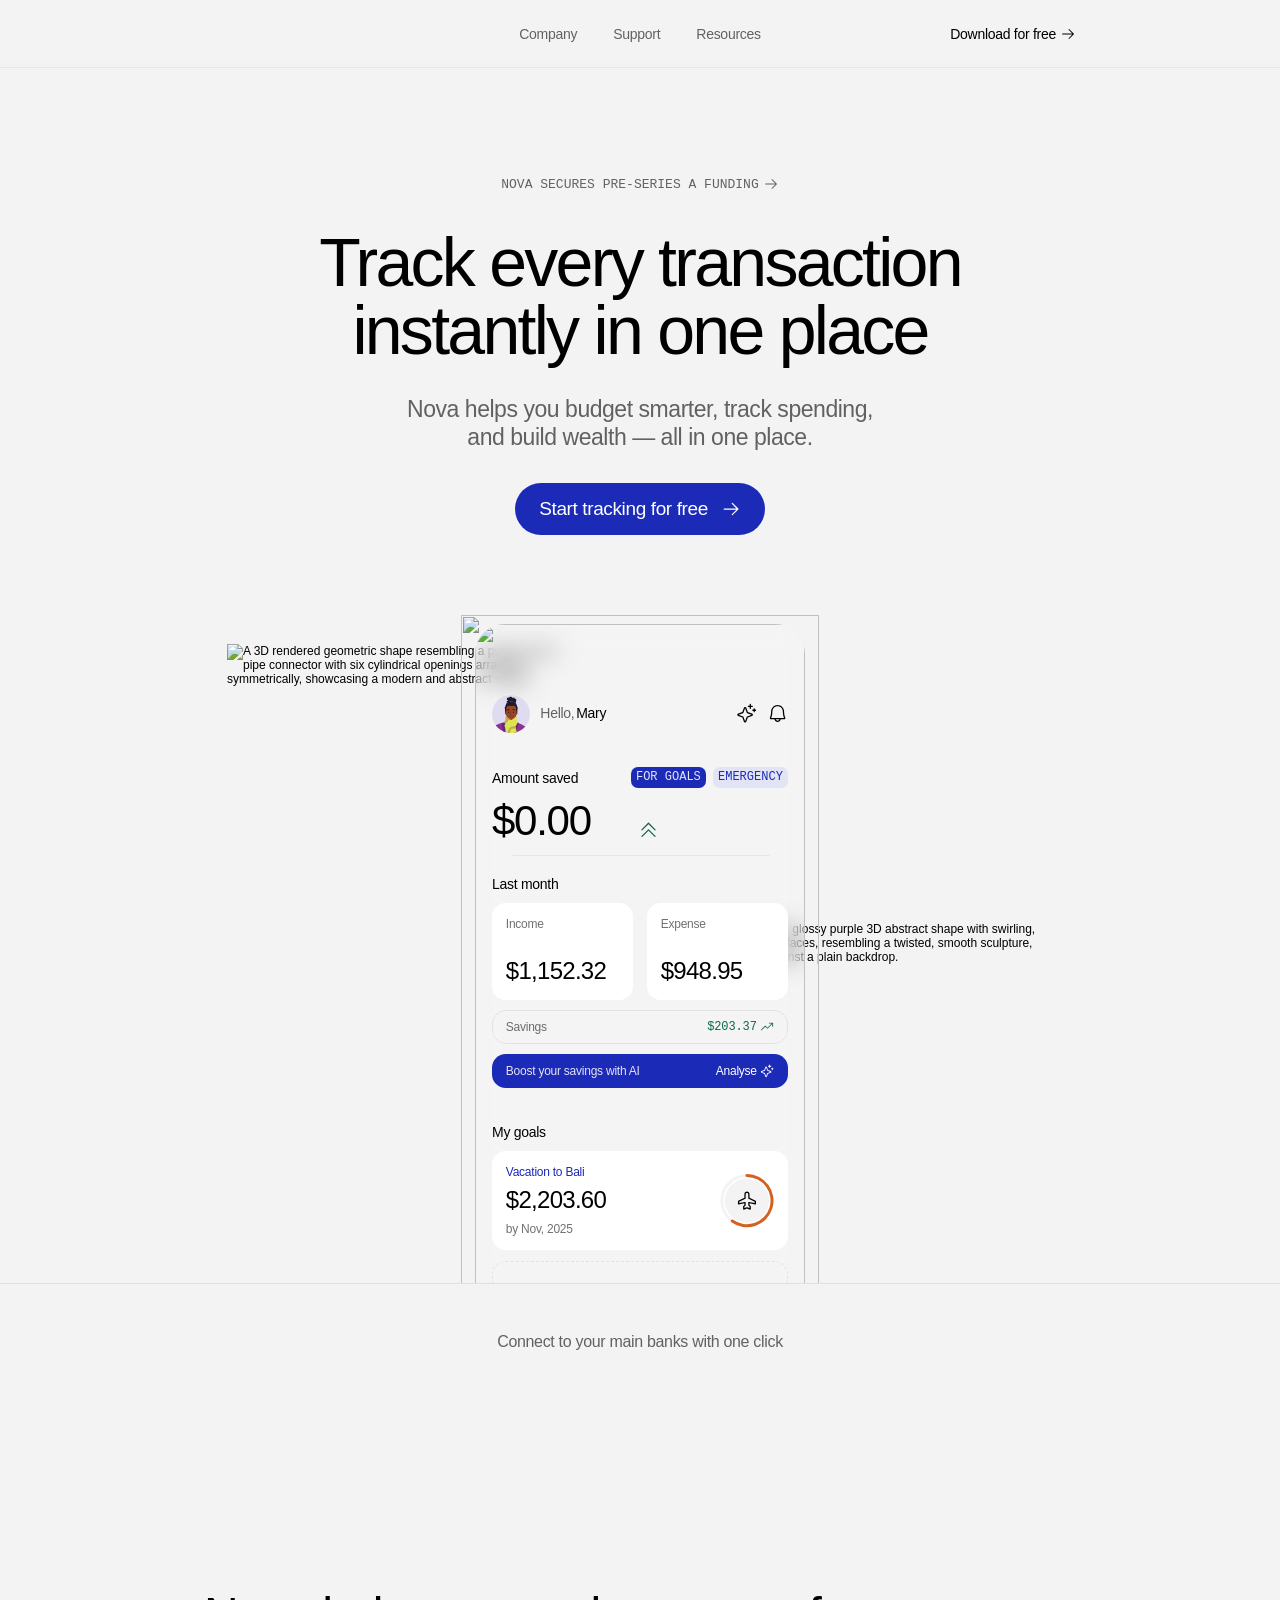
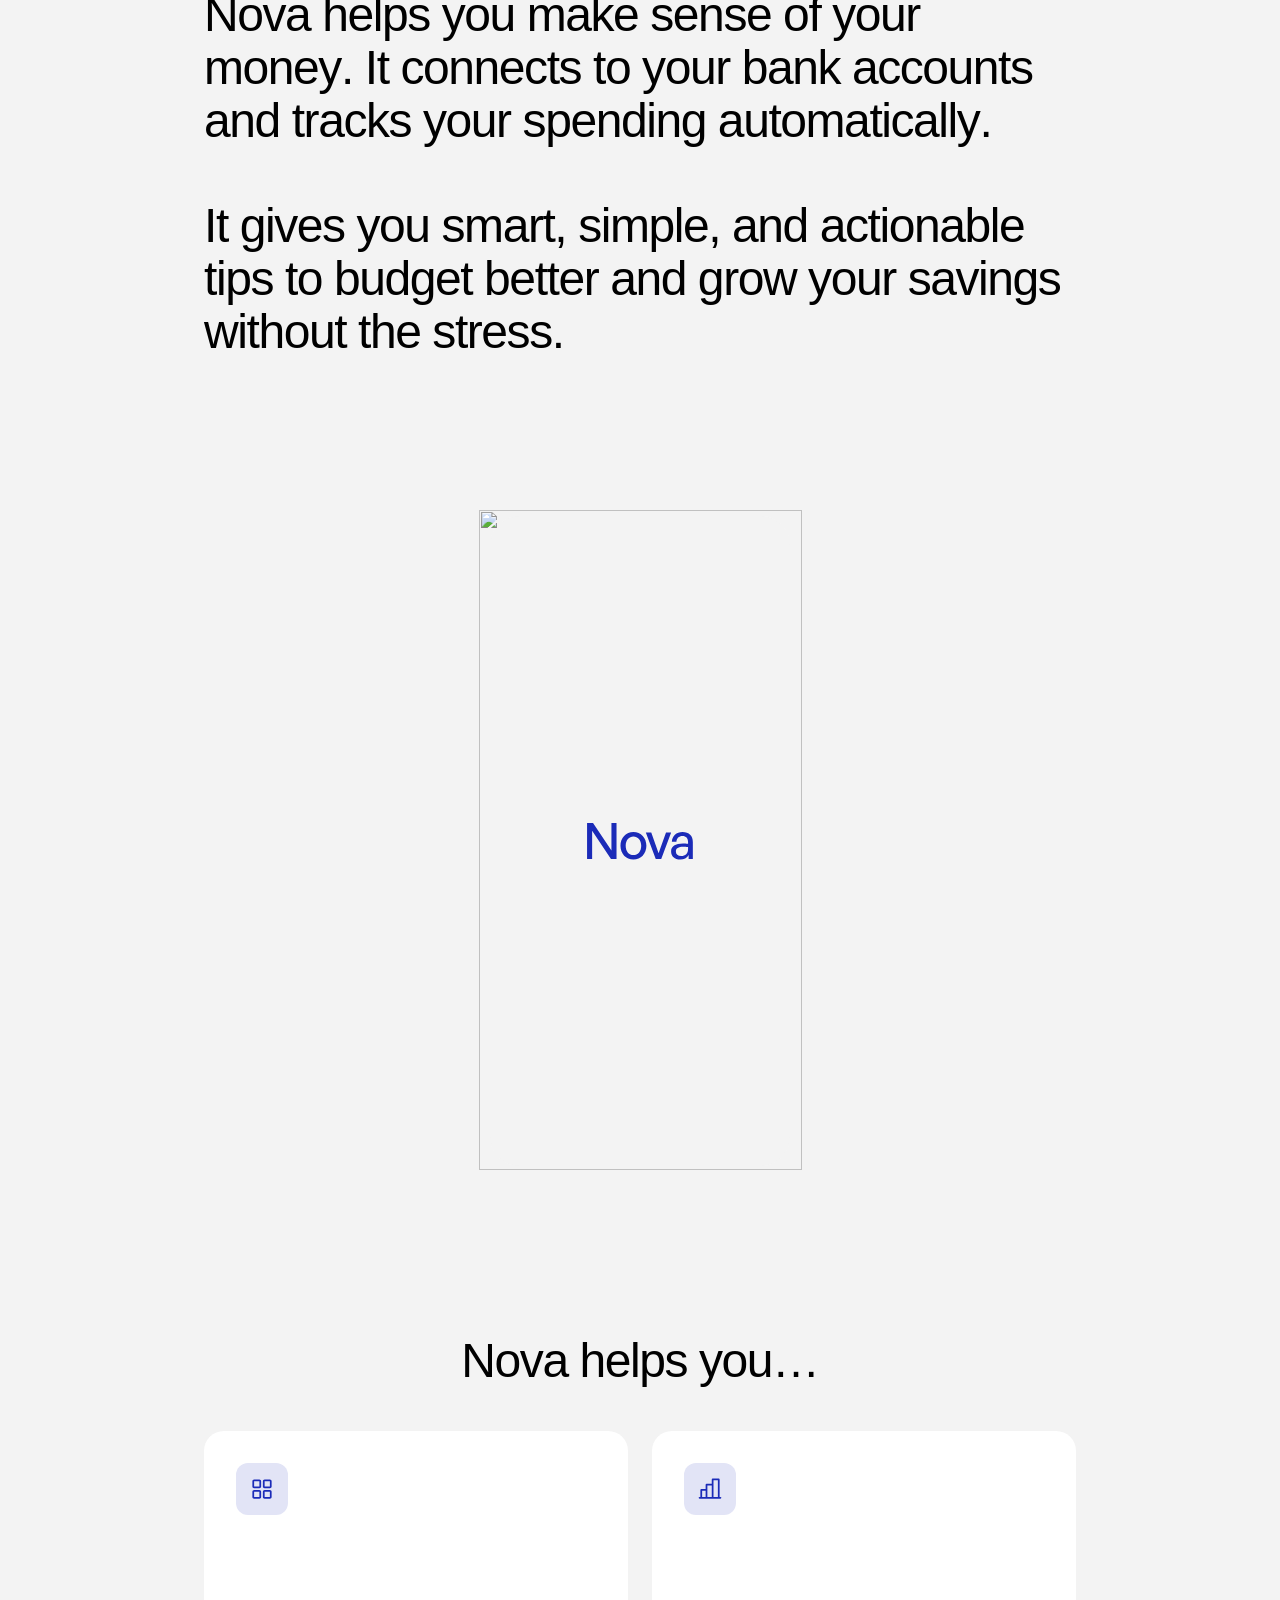
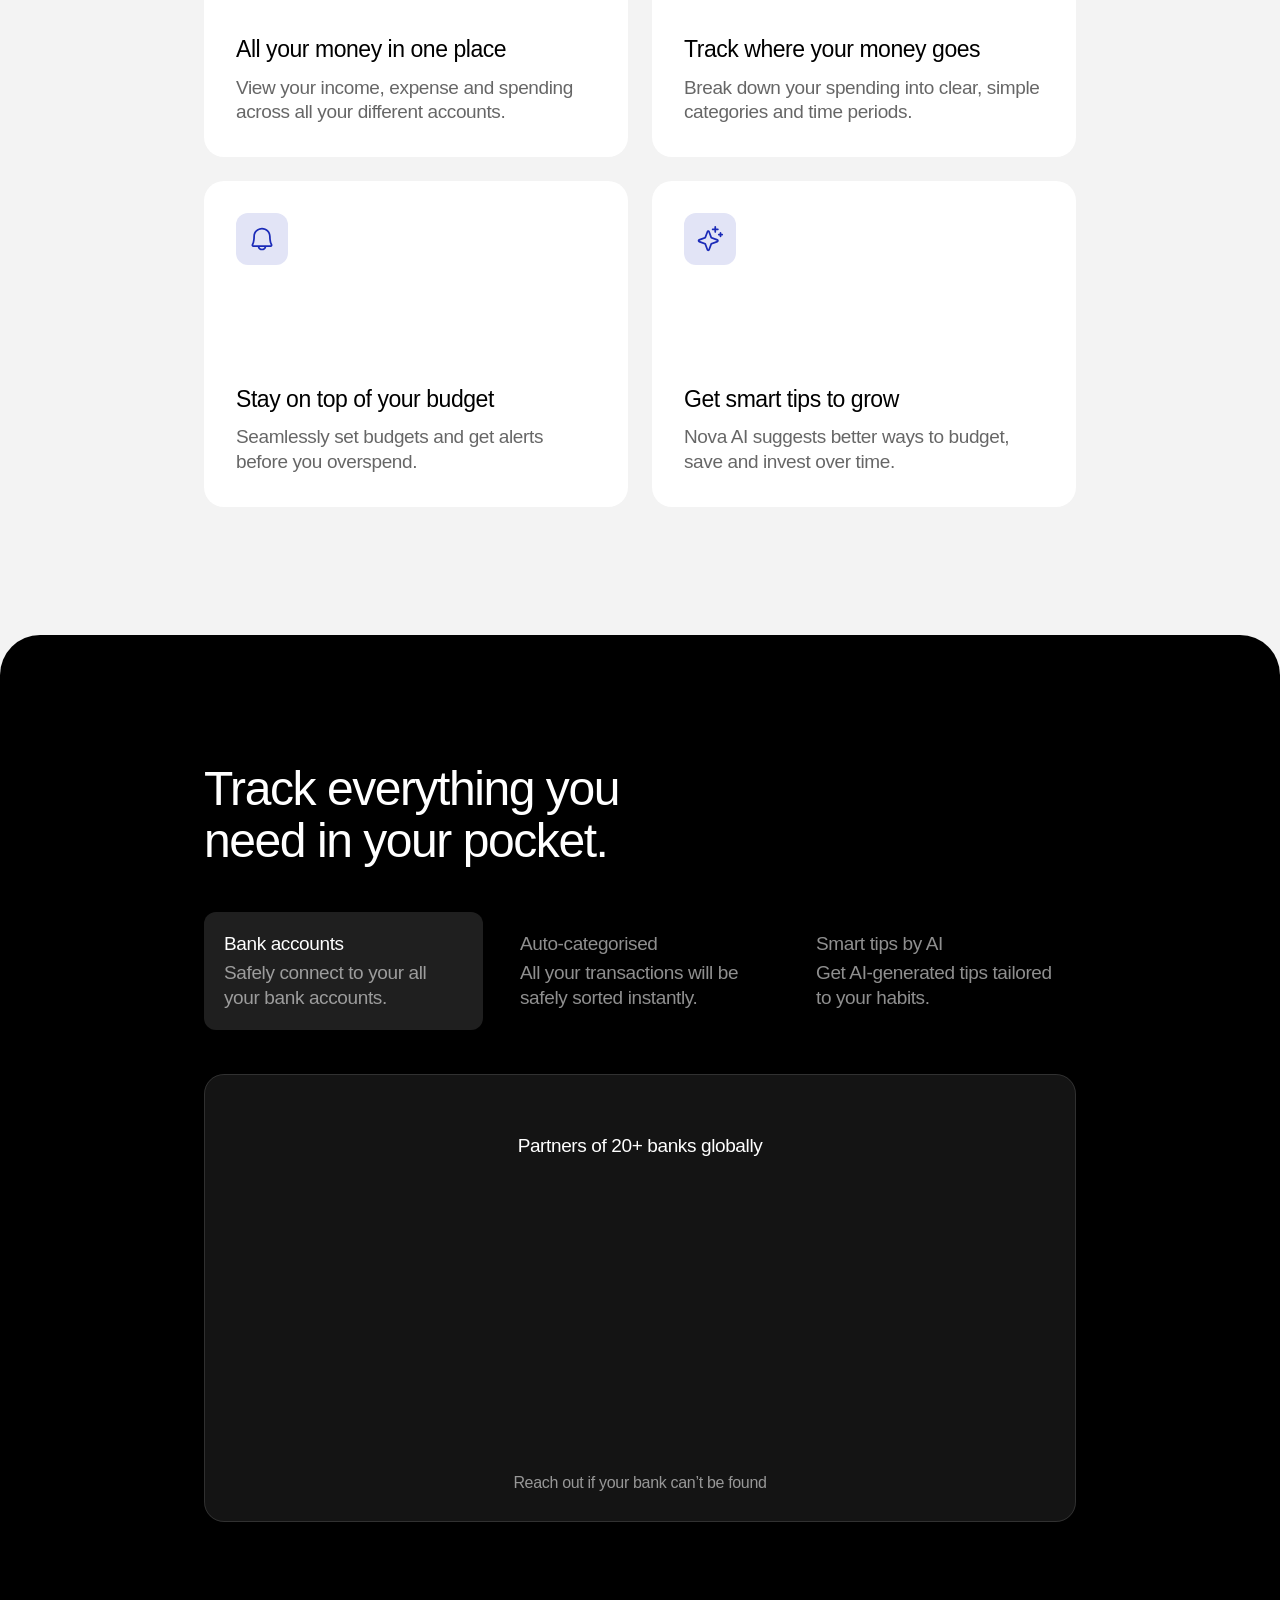
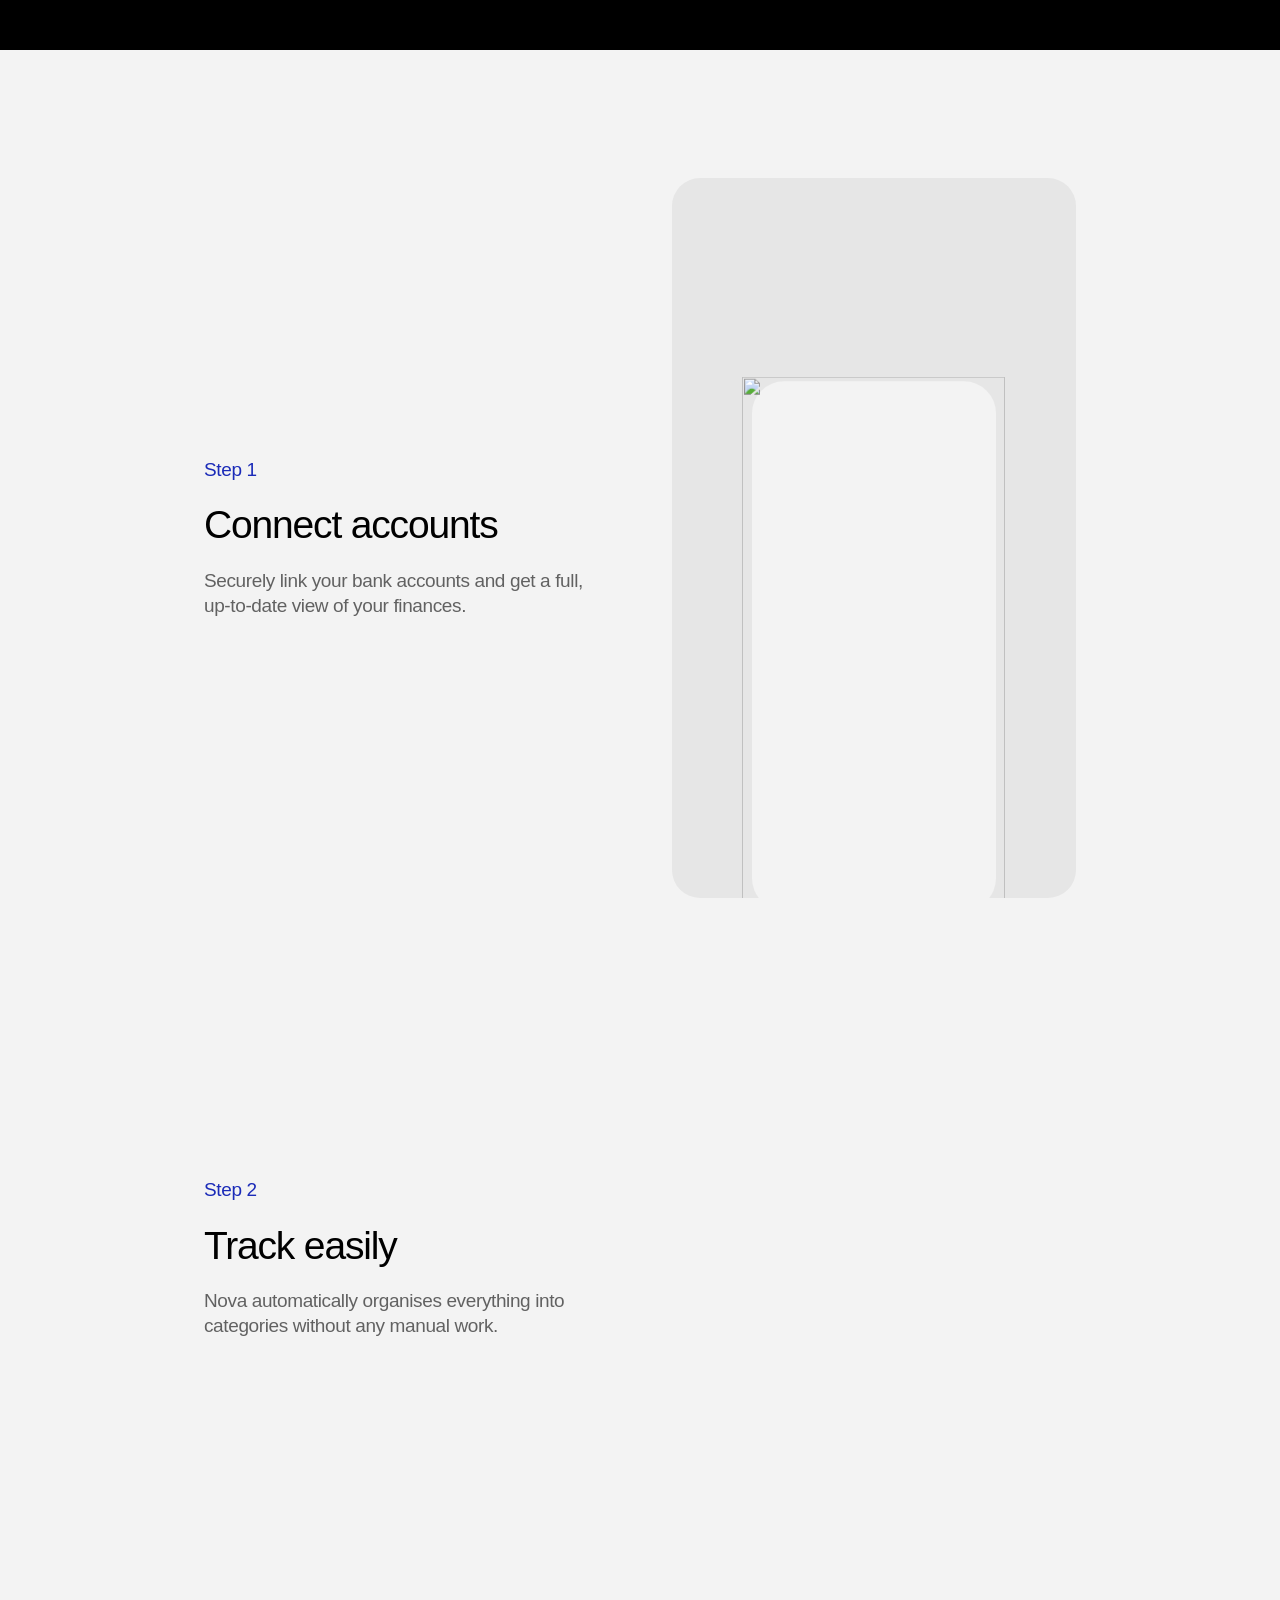
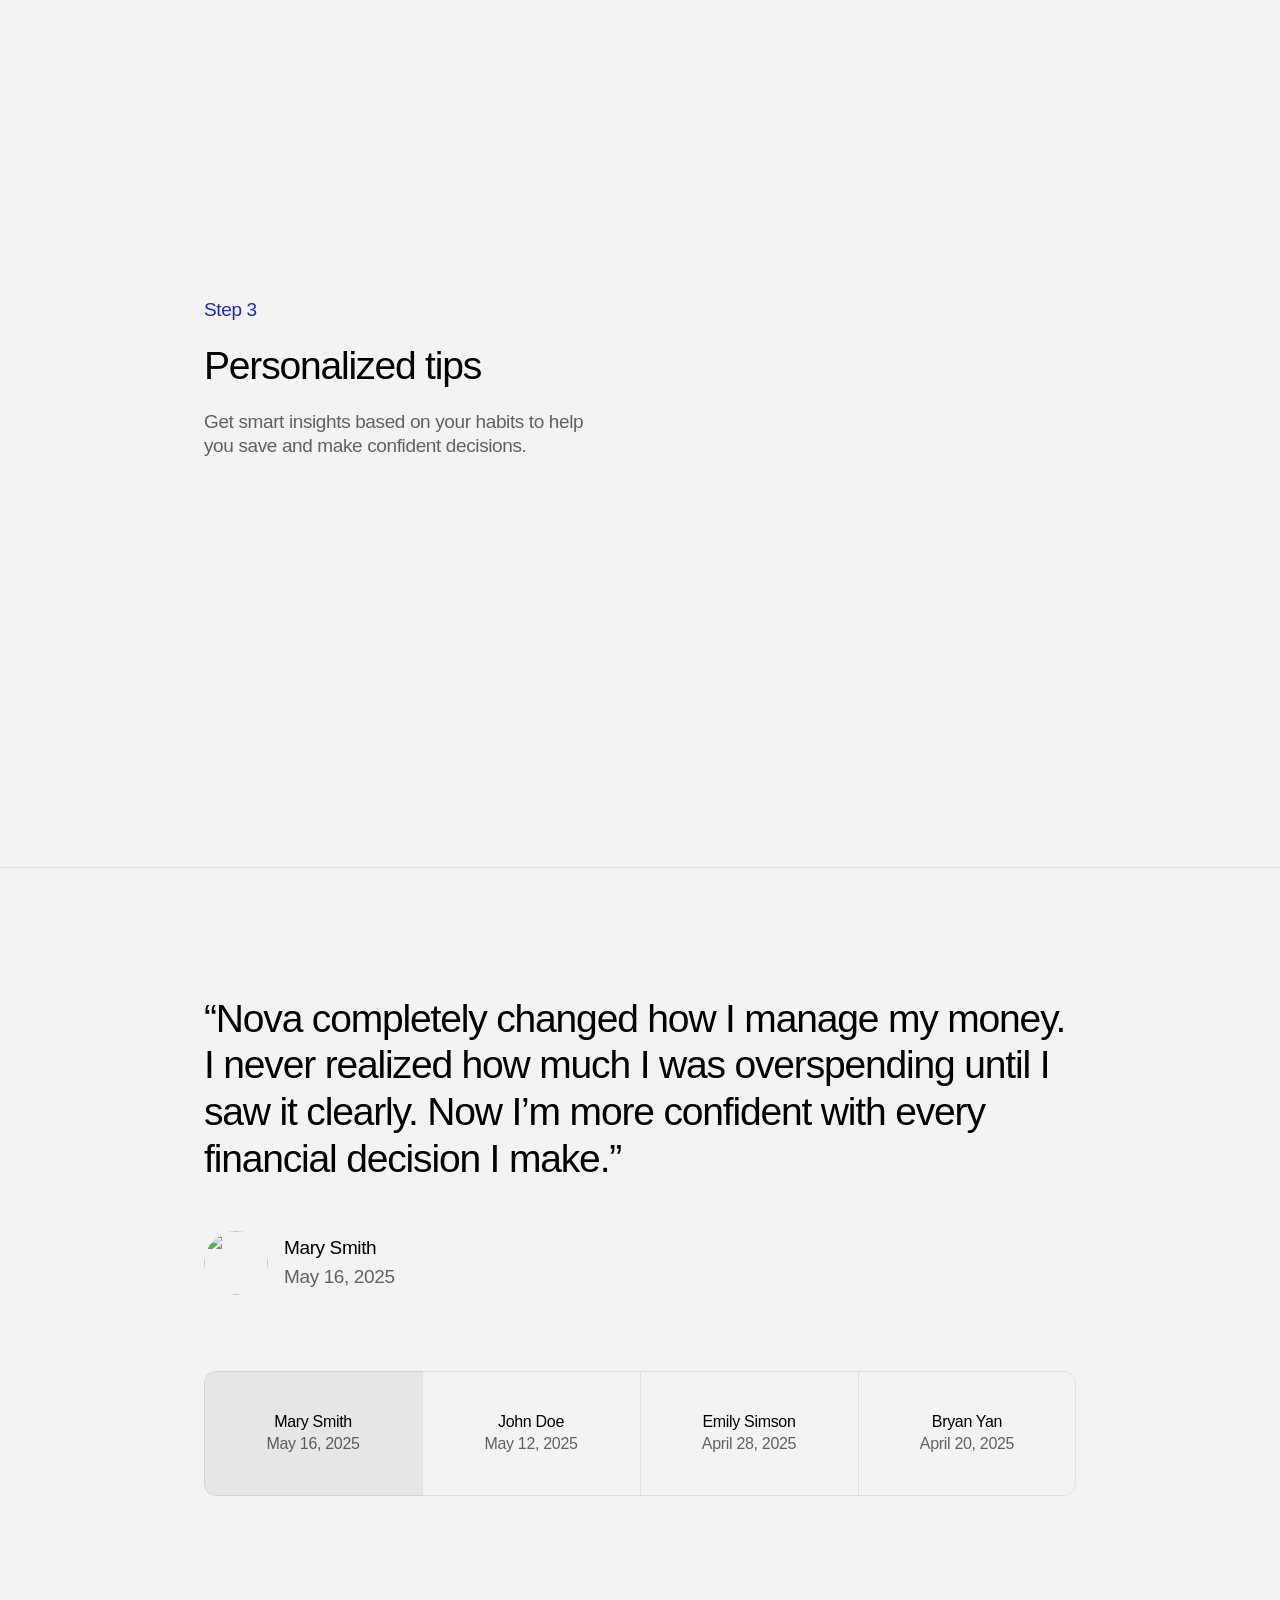
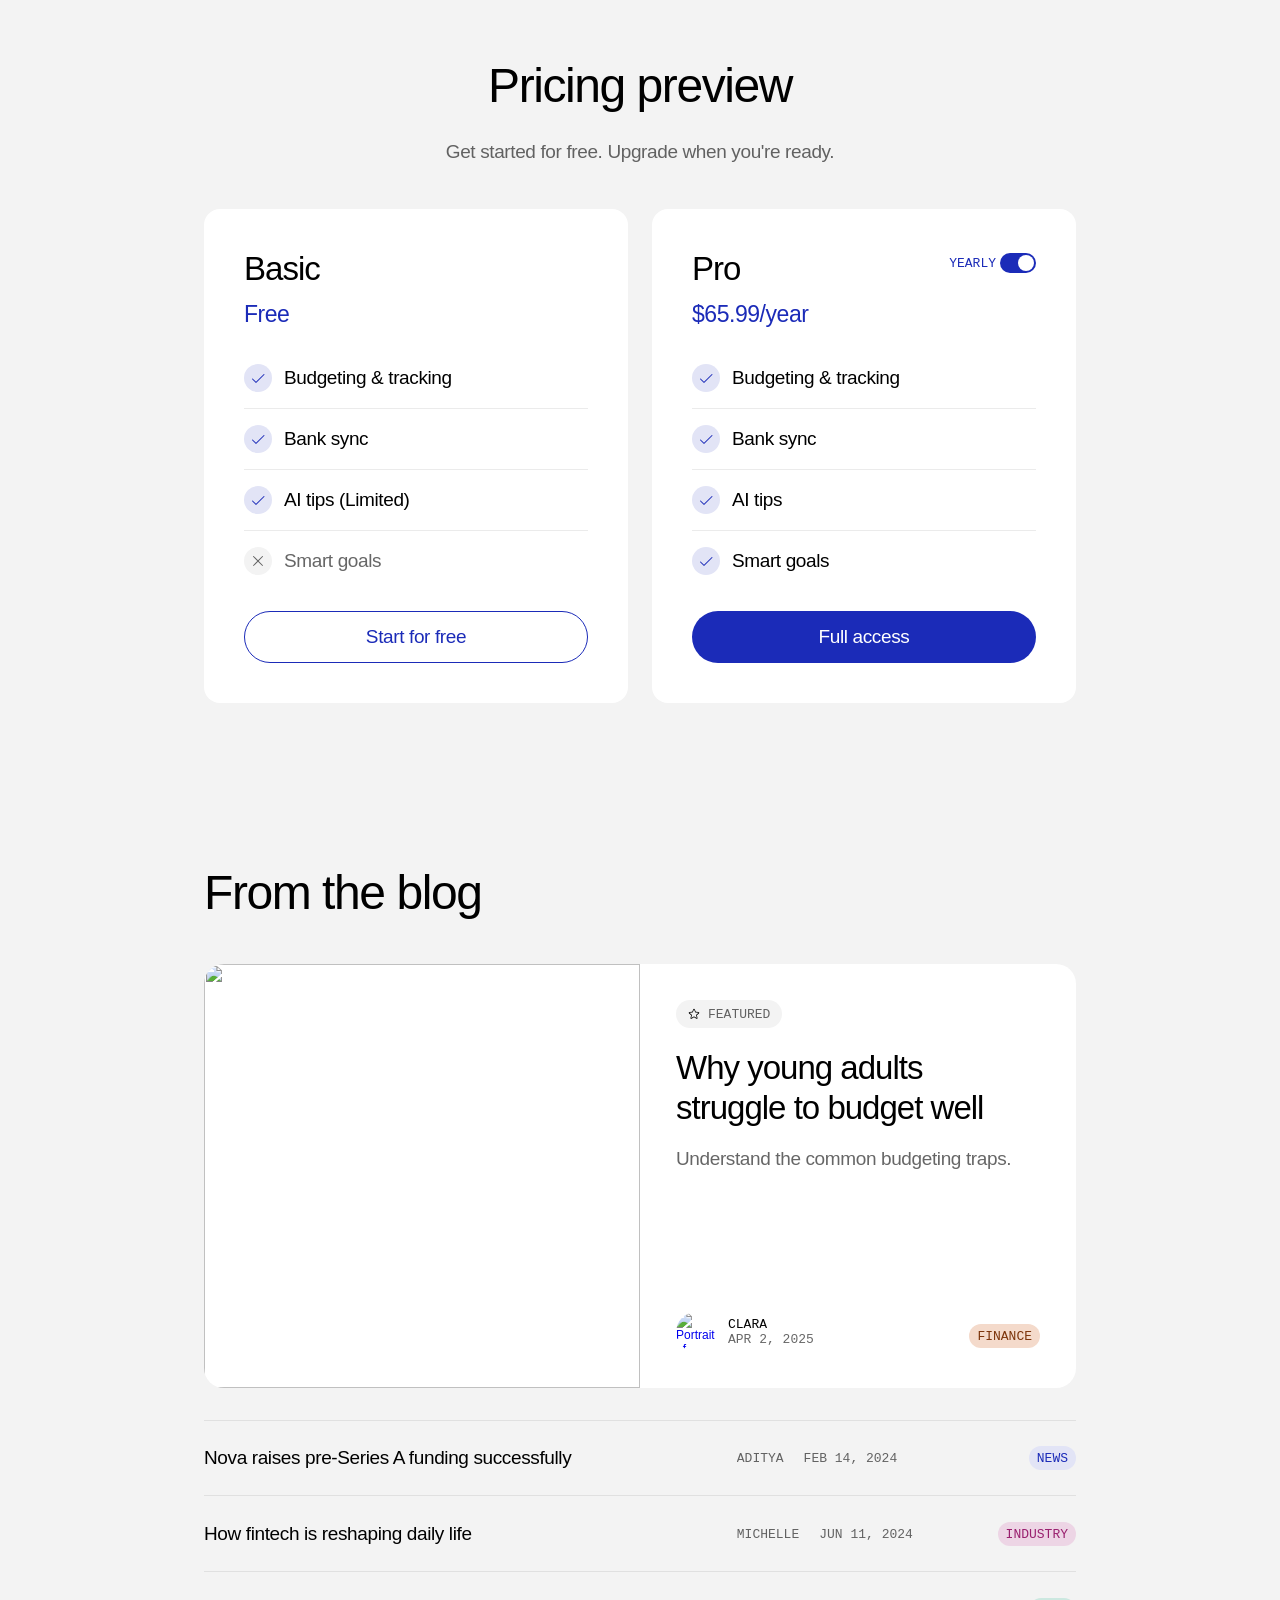
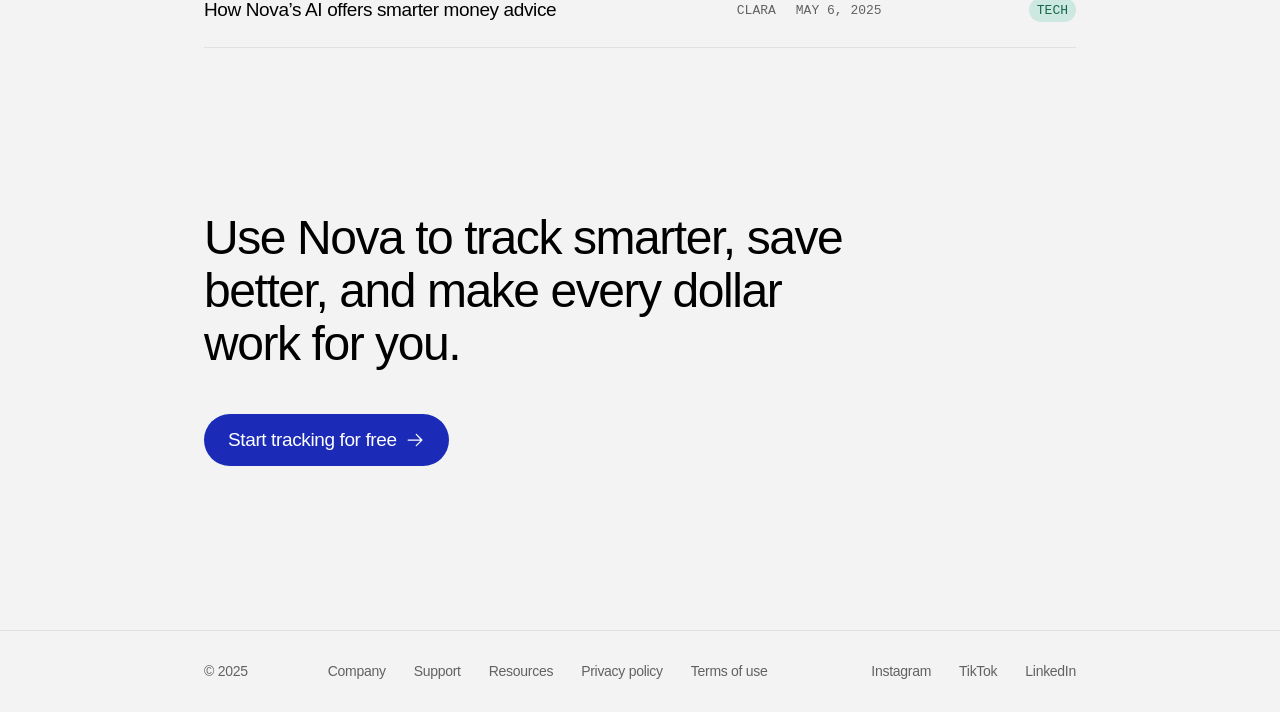
==== index.html @ c2fd6742 "Fix hidden elements by replacing opacity:0.001 with opacity:1 Framer appear animations set elements " ====
<!doctype html>
<!-- Made in Framer · framer.com ✨ -->
<!-- Published Feb 19, 2026, 9:38 AM UTC -->
<html lang="en">
<head>
	<meta charset="utf-8">
	
	
	
	
	<meta name="viewport" content="width=device-width">
	<meta name="generator" content="Framer 4ec240c">
	<title>Home | Nova</title>
    <meta name="description" content="Track spending, manage budgets, and get smart money tips.">
    
    
    <link href="https://framerusercontent.com/images/sbMEOPcZkrafAtpDV2sGovzCQoY.png" rel="icon" media="(prefers-color-scheme: light)">
    <link href="https://framerusercontent.com/images/sbMEOPcZkrafAtpDV2sGovzCQoY.png" rel="icon" media="(prefers-color-scheme: dark)">
    <link rel="apple-touch-icon" href="https://framerusercontent.com/images/Ez7blnFQj9RidBgSlemmV5GE5X4.png">
    <!-- Open Graph / Facebook -->
    <meta property="og:type" content="website">
    <meta property="og:title" content="Home | Nova">
    <meta property="og:description" content="Track spending, manage budgets, and get smart money tips.">
    <meta property="og:image" content="https://framerusercontent.com/images/gm6GnayQf9ylFvMZ5fLvbduy1E.png">
    <!-- Twitter -->
    <meta name="twitter:card" content="summary_large_image">
    <meta name="twitter:title" content="Home | Nova">
    <meta name="twitter:description" content="Track spending, manage budgets, and get smart money tips.">
    <meta name="twitter:image" content="https://framerusercontent.com/images/gm6GnayQf9ylFvMZ5fLvbduy1E.png">
	
	<style data-framer-font-css>/* cyrillic-ext */
@font-face {
  font-family: 'Fragment Mono';
  font-style: normal;
  font-weight: 400;
  src: url(https://fonts.gstatic.com/s/fragmentmono/v6/4iCr6K5wfMRRjxp0DA6-2CLnB45HhrUI.woff2) format('woff2');
  unicode-range: U+0460-052F, U+1C80-1C8A, U+20B4, U+2DE0-2DFF, U+A640-A69F, U+FE2E-FE2F;
}
/* latin-ext */
@font-face {
  font-family: 'Fragment Mono';
  font-style: normal;
  font-weight: 400;
  src: url(https://fonts.gstatic.com/s/fragmentmono/v6/4iCr6K5wfMRRjxp0DA6-2CLnB41HhrUI.woff2) format('woff2');
  unicode-range: U+0100-02BA, U+02BD-02C5, U+02C7-02CC, U+02CE-02D7, U+02DD-02FF, U+0304, U+0308, U+0329, U+1D00-1DBF, U+1E00-1E9F, U+1EF2-1EFF, U+2020, U+20A0-20AB, U+20AD-20C0, U+2113, U+2C60-2C7F, U+A720-A7FF;
}
/* latin */
@font-face {
  font-family: 'Fragment Mono';
  font-style: normal;
  font-weight: 400;
  src: url(https://fonts.gstatic.com/s/fragmentmono/v6/4iCr6K5wfMRRjxp0DA6-2CLnB4NHhg.woff2) format('woff2');
  unicode-range: U+0000-00FF, U+0131, U+0152-0153, U+02BB-02BC, U+02C6, U+02DA, U+02DC, U+0304, U+0308, U+0329, U+2000-206F, U+20AC, U+2122, U+2191, U+2193, U+2212, U+2215, U+FEFF, U+FFFD;
}

@font-face { font-family: "DM Mono"; src: url("https://fonts.gstatic.com/s/dmmono/v14/aFTR7PB1QTsUX8KYvumzIYGnbKX9Rlk.woff2"); font-style: normal; font-weight: 500 }
@font-face { font-family: "DM Mono"; src: url("https://fonts.gstatic.com/s/dmmono/v14/aFTT7PB1QTsUX8KYth-o9YetbYf4VllXuA.woff2"); font-style: italic; font-weight: 500 }
@font-face { font-family: "Inter"; src: url("https://framerusercontent.com/assets/5vvr9Vy74if2I6bQbJvbw7SY1pQ.woff2"); font-display: swap; font-style: normal; font-weight: 400; unicode-range: U+0460-052F, U+1C80-1C88, U+20B4, U+2DE0-2DFF, U+A640-A69F, U+FE2E-FE2F }
@font-face { font-family: "Inter"; src: url("https://framerusercontent.com/assets/EOr0mi4hNtlgWNn9if640EZzXCo.woff2"); font-display: swap; font-style: normal; font-weight: 400; unicode-range: U+0301, U+0400-045F, U+0490-0491, U+04B0-04B1, U+2116 }
@font-face { font-family: "Inter"; src: url("https://framerusercontent.com/assets/Y9k9QrlZAqio88Klkmbd8VoMQc.woff2"); font-display: swap; font-style: normal; font-weight: 400; unicode-range: U+1F00-1FFF }
@font-face { font-family: "Inter"; src: url("https://framerusercontent.com/assets/OYrD2tBIBPvoJXiIHnLoOXnY9M.woff2"); font-display: swap; font-style: normal; font-weight: 400; unicode-range: U+0370-03FF }
@font-face { font-family: "Inter"; src: url("https://framerusercontent.com/assets/JeYwfuaPfZHQhEG8U5gtPDZ7WQ.woff2"); font-display: swap; font-style: normal; font-weight: 400; unicode-range: U+0100-024F, U+0259, U+1E00-1EFF, U+2020, U+20A0-20AB, U+20AD-20CF, U+2113, U+2C60-2C7F, U+A720-A7FF }
@font-face { font-family: "Inter"; src: url("https://framerusercontent.com/assets/GrgcKwrN6d3Uz8EwcLHZxwEfC4.woff2"); font-display: swap; font-style: normal; font-weight: 400; unicode-range: U+0000-00FF, U+0131, U+0152-0153, U+02BB-02BC, U+02C6, U+02DA, U+02DC, U+2000-206F, U+2070, U+2074-207E, U+2080-208E, U+20AC, U+2122, U+2191, U+2193, U+2212, U+2215, U+FEFF, U+FFFD }
@font-face { font-family: "Inter"; src: url("https://framerusercontent.com/assets/b6Y37FthZeALduNqHicBT6FutY.woff2"); font-display: swap; font-style: normal; font-weight: 400; unicode-range: U+0102-0103, U+0110-0111, U+0128-0129, U+0168-0169, U+01A0-01A1, U+01AF-01B0, U+1EA0-1EF9, U+20AB }
@font-face { font-family: "Inter"; src: url("https://framerusercontent.com/assets/vQyevYAyHtARFwPqUzQGpnDs.woff2"); font-display: swap; font-style: normal; font-weight: 400; unicode-range: U+0000-00FF, U+0131, U+0152-0153, U+02BB-02BC, U+02C6, U+02DA, U+02DC, U+2000-206F, U+2074, U+20AC, U+2122, U+2191, U+2193, U+2212, U+2215, U+FEFF, U+FFFD }
@font-face { font-family: "Inter"; src: url("https://framerusercontent.com/assets/DpPBYI0sL4fYLgAkX8KXOPVt7c.woff2"); font-display: swap; font-style: normal; font-weight: 700; unicode-range: U+0460-052F, U+1C80-1C88, U+20B4, U+2DE0-2DFF, U+A640-A69F, U+FE2E-FE2F }
@font-face { font-family: "Inter"; src: url("https://framerusercontent.com/assets/4RAEQdEOrcnDkhHiiCbJOw92Lk.woff2"); font-display: swap; font-style: normal; font-weight: 700; unicode-range: U+0301, U+0400-045F, U+0490-0491, U+04B0-04B1, U+2116 }
@font-face { font-family: "Inter"; src: url("https://framerusercontent.com/assets/1K3W8DizY3v4emK8Mb08YHxTbs.woff2"); font-display: swap; font-style: normal; font-weight: 700; unicode-range: U+1F00-1FFF }
@font-face { font-family: "Inter"; src: url("https://framerusercontent.com/assets/tUSCtfYVM1I1IchuyCwz9gDdQ.woff2"); font-display: swap; font-style: normal; font-weight: 700; unicode-range: U+0370-03FF }
@font-face { font-family: "Inter"; src: url("https://framerusercontent.com/assets/VgYFWiwsAC5OYxAycRXXvhze58.woff2"); font-display: swap; font-style: normal; font-weight: 700; unicode-range: U+0100-024F, U+0259, U+1E00-1EFF, U+2020, U+20A0-20AB, U+20AD-20CF, U+2113, U+2C60-2C7F, U+A720-A7FF }
@font-face { font-family: "Inter"; src: url("https://framerusercontent.com/assets/DXD0Q7LSl7HEvDzucnyLnGBHM.woff2"); font-display: swap; font-style: normal; font-weight: 700; unicode-range: U+0000-00FF, U+0131, U+0152-0153, U+02BB-02BC, U+02C6, U+02DA, U+02DC, U+2000-206F, U+2074, U+20AC, U+2122, U+2191, U+2193, U+2212, U+2215, U+FEFF, U+FFFD }
@font-face { font-family: "Inter"; src: url("https://framerusercontent.com/assets/GIryZETIX4IFypco5pYZONKhJIo.woff2"); font-display: swap; font-style: normal; font-weight: 700; unicode-range: U+0102-0103, U+0110-0111, U+0128-0129, U+0168-0169, U+01A0-01A1, U+01AF-01B0, U+1EA0-1EF9, U+20AB }
@font-face { font-family: "Inter"; src: url("https://framerusercontent.com/assets/H89BbHkbHDzlxZzxi8uPzTsp90.woff2"); font-display: swap; font-style: italic; font-weight: 700; unicode-range: U+0460-052F, U+1C80-1C88, U+20B4, U+2DE0-2DFF, U+A640-A69F, U+FE2E-FE2F }
@font-face { font-family: "Inter"; src: url("https://framerusercontent.com/assets/u6gJwDuwB143kpNK1T1MDKDWkMc.woff2"); font-display: swap; font-style: italic; font-weight: 700; unicode-range: U+0301, U+0400-045F, U+0490-0491, U+04B0-04B1, U+2116 }
@font-face { font-family: "Inter"; src: url("https://framerusercontent.com/assets/43sJ6MfOPh1LCJt46OvyDuSbA6o.woff2"); font-display: swap; font-style: italic; font-weight: 700; unicode-range: U+1F00-1FFF }
@font-face { font-family: "Inter"; src: url("https://framerusercontent.com/assets/wccHG0r4gBDAIRhfHiOlq6oEkqw.woff2"); font-display: swap; font-style: italic; font-weight: 700; unicode-range: U+0370-03FF }
@font-face { font-family: "Inter"; src: url("https://framerusercontent.com/assets/WZ367JPwf9bRW6LdTHN8rXgSjw.woff2"); font-display: swap; font-style: italic; font-weight: 700; unicode-range: U+0100-024F, U+0259, U+1E00-1EFF, U+2020, U+20A0-20AB, U+20AD-20CF, U+2113, U+2C60-2C7F, U+A720-A7FF }
@font-face { font-family: "Inter"; src: url("https://framerusercontent.com/assets/QxmhnWTzLtyjIiZcfaLIJ8EFBXU.woff2"); font-display: swap; font-style: italic; font-weight: 700; unicode-range: U+0000-00FF, U+0131, U+0152-0153, U+02BB-02BC, U+02C6, U+02DA, U+02DC, U+2000-206F, U+2074, U+20AC, U+2122, U+2191, U+2193, U+2212, U+2215, U+FEFF, U+FFFD }
@font-face { font-family: "Inter"; src: url("https://framerusercontent.com/assets/2A4Xx7CngadFGlVV4xrO06OBHY.woff2"); font-display: swap; font-style: italic; font-weight: 700; unicode-range: U+0102-0103, U+0110-0111, U+0128-0129, U+0168-0169, U+01A0-01A1, U+01AF-01B0, U+1EA0-1EF9, U+20AB }
@font-face { font-family: "Inter"; src: url("https://framerusercontent.com/assets/CfMzU8w2e7tHgF4T4rATMPuWosA.woff2"); font-display: swap; font-style: italic; font-weight: 400; unicode-range: U+0460-052F, U+1C80-1C88, U+20B4, U+2DE0-2DFF, U+A640-A69F, U+FE2E-FE2F }
@font-face { font-family: "Inter"; src: url("https://framerusercontent.com/assets/867QObYax8ANsfX4TGEVU9YiCM.woff2"); font-display: swap; font-style: italic; font-weight: 400; unicode-range: U+0301, U+0400-045F, U+0490-0491, U+04B0-04B1, U+2116 }
@font-face { font-family: "Inter"; src: url("https://framerusercontent.com/assets/Oyn2ZbENFdnW7mt2Lzjk1h9Zb9k.woff2"); font-display: swap; font-style: italic; font-weight: 400; unicode-range: U+1F00-1FFF }
@font-face { font-family: "Inter"; src: url("https://framerusercontent.com/assets/cdAe8hgZ1cMyLu9g005pAW3xMo.woff2"); font-display: swap; font-style: italic; font-weight: 400; unicode-range: U+0370-03FF }
@font-face { font-family: "Inter"; src: url("https://framerusercontent.com/assets/DOfvtmE1UplCq161m6Hj8CSQYg.woff2"); font-display: swap; font-style: italic; font-weight: 400; unicode-range: U+0100-024F, U+0259, U+1E00-1EFF, U+2020, U+20A0-20AB, U+20AD-20CF, U+2113, U+2C60-2C7F, U+A720-A7FF }
@font-face { font-family: "Inter"; src: url("https://framerusercontent.com/assets/vFzuJY0c65av44uhEKB6vyjFMg.woff2"); font-display: swap; font-style: italic; font-weight: 400; unicode-range: U+0000-00FF, U+0131, U+0152-0153, U+02BB-02BC, U+02C6, U+02DA, U+02DC, U+2000-206F, U+2074, U+20AC, U+2122, U+2191, U+2193, U+2212, U+2215, U+FEFF, U+FFFD }
@font-face { font-family: "Inter"; src: url("https://framerusercontent.com/assets/tKtBcDnBMevsEEJKdNGhhkLzYo.woff2"); font-display: swap; font-style: italic; font-weight: 400; unicode-range: U+0102-0103, U+0110-0111, U+0128-0129, U+0168-0169, U+01A0-01A1, U+01AF-01B0, U+1EA0-1EF9, U+20AB }
@font-face { font-family: "Inter"; src: url("https://framerusercontent.com/assets/mkY5Sgyq51ik0AMrSBwhm9DJg.woff2"); font-style: normal; font-weight: 900; unicode-range: U+0460-052F, U+1C80-1C88, U+20B4, U+2DE0-2DFF, U+A640-A69F, U+FE2E-FE2F }
@font-face { font-family: "Inter"; src: url("https://framerusercontent.com/assets/X5hj6qzcHUYv7h1390c8Rhm6550.woff2"); font-style: normal; font-weight: 900; unicode-range: U+0301, U+0400-045F, U+0490-0491, U+04B0-04B1, U+2116 }
@font-face { font-family: "Inter"; src: url("https://framerusercontent.com/assets/gQhNpS3tN86g8RcVKYUUaKt2oMQ.woff2"); font-style: normal; font-weight: 900; unicode-range: U+1F00-1FFF }
@font-face { font-family: "Inter"; src: url("https://framerusercontent.com/assets/cugnVhSraaRyANCaUtI5FV17wk.woff2"); font-style: normal; font-weight: 900; unicode-range: U+0370-03FF }
@font-face { font-family: "Inter"; src: url("https://framerusercontent.com/assets/5HcVoGak8k5agFJSaKa4floXVu0.woff2"); font-style: normal; font-weight: 900; unicode-range: U+0100-024F, U+0259, U+1E00-1EFF, U+2020, U+20A0-20AB, U+20AD-20CF, U+2113, U+2C60-2C7F, U+A720-A7FF }
@font-face { font-family: "Inter"; src: url("https://framerusercontent.com/assets/jn4BtSPLlS0NDp1KiFAtFKiiY0o.woff2"); font-style: normal; font-weight: 900; unicode-range: U+0000-00FF, U+0131, U+0152-0153, U+02BB-02BC, U+02C6, U+02DA, U+02DC, U+2000-206F, U+2074, U+20AC, U+2122, U+2191, U+2193, U+2212, U+2215, U+FEFF, U+FFFD }
@font-face { font-family: "Inter"; src: url("https://framerusercontent.com/assets/P2Bw01CtL0b9wqygO0sSVogWbo.woff2"); font-style: normal; font-weight: 900; unicode-range: U+0102-0103, U+0110-0111, U+0128-0129, U+0168-0169, U+01A0-01A1, U+01AF-01B0, U+1EA0-1EF9, U+20AB }
@font-face { font-family: "Inter"; src: url("https://framerusercontent.com/assets/05KsVHGDmqXSBXM4yRZ65P8i0s.woff2"); font-style: italic; font-weight: 900; unicode-range: U+0460-052F, U+1C80-1C88, U+20B4, U+2DE0-2DFF, U+A640-A69F, U+FE2E-FE2F }
@font-face { font-family: "Inter"; src: url("https://framerusercontent.com/assets/ky8ovPukK4dJ1Pxq74qGhOqCYI.woff2"); font-style: italic; font-weight: 900; unicode-range: U+0301, U+0400-045F, U+0490-0491, U+04B0-04B1, U+2116 }
@font-face { font-family: "Inter"; src: url("https://framerusercontent.com/assets/vvNSqIj42qeQ2bvCRBIWKHscrc.woff2"); font-style: italic; font-weight: 900; unicode-range: U+1F00-1FFF }
@font-face { font-family: "Inter"; src: url("https://framerusercontent.com/assets/3ZmXbBKToJifDV9gwcifVd1tEY.woff2"); font-style: italic; font-weight: 900; unicode-range: U+0370-03FF }
@font-face { font-family: "Inter"; src: url("https://framerusercontent.com/assets/FNfhX3dt4ChuLJq2PwdlxHO7PU.woff2"); font-style: italic; font-weight: 900; unicode-range: U+0100-024F, U+0259, U+1E00-1EFF, U+2020, U+20A0-20AB, U+20AD-20CF, U+2113, U+2C60-2C7F, U+A720-A7FF }
@font-face { font-family: "Inter"; src: url("https://framerusercontent.com/assets/g0c8vEViiXNlKAgI4Ymmk3Ig.woff2"); font-style: italic; font-weight: 900; unicode-range: U+0000-00FF, U+0131, U+0152-0153, U+02BB-02BC, U+02C6, U+02DA, U+02DC, U+2000-206F, U+2074, U+20AC, U+2122, U+2191, U+2193, U+2212, U+2215, U+FEFF, U+FFFD }
@font-face { font-family: "Inter"; src: url("https://framerusercontent.com/assets/efTfQcBJ53kM2pB1hezSZ3RDUFs.woff2"); font-style: italic; font-weight: 900; unicode-range: U+0102-0103, U+0110-0111, U+0128-0129, U+0168-0169, U+01A0-01A1, U+01AF-01B0, U+1EA0-1EF9, U+20AB }
@font-face { font-family: "General Sans"; src: url("https://framerusercontent.com/third-party-assets/fontshare/wf/3RZHWSNONLLWJK3RLPEKUZOMM56GO4LJ/BPDRY7AHVI3MCDXXVXTQQ76H3UXA63S3/SB2OEB6IKZPRR6JT4GFJ2TFT6HBB6AZN.woff2"); font-display: swap; font-style: normal; font-weight: 500 }
@font-face { font-family: "General Sans"; src: url("https://framerusercontent.com/third-party-assets/fontshare/wf/MFQT7HFGCR2L5ULQTW6YXYZXXHMPKLJ3/YWQ244D6TACUX5JBKATPOW5I5MGJ3G73/7YY3ZAAE3TRV2LANYOLXNHTPHLXVWTKH.woff2"); font-display: swap; font-style: normal; font-weight: 400 }
@font-face { font-family: "General Sans"; src: url("https://framerusercontent.com/third-party-assets/fontshare/wf/KWXO5X3YW4X7OLUMPO4X24HQJGJU7E2Q/VOWUQZS3YLP66ZHPTXAFSH6YACY4WJHT/NIQ54PVBBIWVK3PFSOIOUJSXIJ5WTNDP.woff2"); font-display: swap; font-style: normal; font-weight: 700 }
@font-face { font-family: "General Sans"; src: url("https://framerusercontent.com/third-party-assets/fontshare/wf/IZAMKIKJNFHYAA4XTXOGUSQUJWNXQHPE/2S5HU7TKNAV6MHTRNU2NPZD7U4OT6VKE/HCZ5OQRTYQOAVSHRS6UOFWUZ5CGI6JRO.woff2"); font-display: swap; font-style: italic; font-weight: 700 }
@font-face { font-family: "General Sans"; src: url("https://framerusercontent.com/third-party-assets/fontshare/wf/ST6AL2GVQRSWVDOXZNSHY2SMWYYSVFEK/WJ26NN5JS6IPLBXEKX7WHB7HACXDTAKH/H7W54QQR2V6KL5KMDA2PD2KSQRCZHPRE.woff2"); font-display: swap; font-style: italic; font-weight: 500 }
@font-face { font-family: "General Sans"; src: url("https://framerusercontent.com/third-party-assets/fontshare/wf/GQOITZI54NH6HDBP26XAMQYTXB4JQ3NQ/VY7SXNCPHYFLQTOFY72GM4OZTBH62U2D/AHPLTG2YASI4OYLGJV4CF3P25VBHPK5X.woff2"); font-display: swap; font-style: italic; font-weight: 400 }
@font-face { font-family: "Inter Placeholder"; src: local("Arial"); ascent-override: 89.79%; descent-override: 22.36%; line-gap-override: 0.00%; size-adjust: 107.89% }
@font-face { font-family: "General Sans Placeholder"; src: local("Arial"); ascent-override: 99.89%; descent-override: 23.74%; line-gap-override: 9.89%; size-adjust: 101.11% }</style>
	<link href="https://fonts.gstatic.com" rel="preconnect" crossorigin>
    <link href="https://fonts.gstatic.com" rel="preconnect" crossorigin>
	<meta name="robots" content="max-image-preview:large"><meta property="og:url" content="https://novaapptemplate.framer.website/"><style data-framer-breakpoint-css>@media(min-width: 1200px){.hidden-72rtr7{display:none!important}}@media(min-width: 810px) and (max-width: 1199.98px){.hidden-8u9za5{display:none!important}}@media(max-width: 809.98px){.hidden-1gou3d9{display:none!important}}@media(min-width: 1200px){.hidden-1g0mhyg{display:none!important}}@media(min-width: 810px) and (max-width: 1199.98px){.hidden-eut5ir{display:none!important}}@media(max-width: 809.98px){.hidden-b7ma22{display:none!important}}</style><style data-framer-css-ssr-minified>html,body,#main{box-sizing:border-box;margin:0;padding:0}:root{-webkit-font-smoothing:antialiased;-moz-osx-font-smoothing:grayscale}*{box-sizing:border-box;-webkit-font-smoothing:inherit}h1,h2,h3,h4,h5,h6,p,figure{margin:0}body,input,textarea,select,button{font-family:sans-serif;font-size:12px}body{--token-ded86de6-1b9d-4d9f-87d2-a30c6b424700:#000;--token-1e23e8ab-09bc-463f-a722-5892dbae21bf:#0009;--token-456f6a7d-95db-4e28-a3b1-384de1e19e19:#fff;--token-b2a05f09-bed0-4e96-8cb9-67b8908b114b:#ffffffc2;--token-75cfb273-3c70-4e6f-87b3-8b17f1ffa864:#00000014;--token-fb78bf1a-757d-441a-89da-8f843cd035b6:#ffffff8f;--token-a5496d0e-d29d-467d-997c-173a5ba2d4ab:#ffffff1f;--token-9ae23472-2c52-4a18-9208-a0603db295c2:#ffffff14;--token-ca7e2717-5e03-4734-9e61-71d320664250:#f3f3f3;--token-2875080b-b0cb-4377-8e45-971b8ecc46a3:#e6e6e6;--token-f66b7f69-41b8-4d49-bf58-ed5557572d35:#d8d8d8;--token-8e327549-68cc-4529-a405-c79194616058:#1b2bb8;--token-0d764deb-6f85-48af-b705-95c8050e4693:#3042e6;--token-68fffb2a-cb9a-4040-9867-8b96018bffb2:#e2e4f6;--token-c5af8643-9d2c-46e7-a0e2-c7aac65faa9d:#f23731;--token-35f59b11-24f2-45f8-a47b-3ba55e7c5e40:#cce8e0;--token-fac02eac-134a-4c2a-bb98-71b8ca26e0ba:#1ec79a;--token-af587901-d38e-4d8f-af20-4bfdd0a85d1e:#156949;--token-46c3be80-5492-49b8-98f7-f8147d597d6b:#7c340b;--token-9ea372b3-ef44-4408-9efc-393800ad2447:#d4611f;--token-7f735348-4686-453f-8960-05695ad04938:#f4dacb;--token-618f7098-f9f9-4364-8793-c3fa0e26f6fe:#991f6e;--token-1a90f8ca-34a6-4b70-a698-762ad228ef39:#d01d92;--token-33ecc6f3-aff9-425e-b637-785cf04865b8:#edd5e5;--token-a2de545d-2536-41bd-8a02-c2a2cc6c0c29:#e6cbba;--token-3cbc73a2-8436-42aa-886b-a3256410f36e:#d3d6ed;--token-ed5631ea-a18a-4bb0-8c26-abe3bc0e9e69:#baded4;--token-1016362b-d785-4e19-bdd2-09f41d539131:#e3c1d7}@supports (z-index:calc(infinity)){#__framer-badge-container{--infinity:infinity}}#__framer-badge-container{pointer-events:none;width:100%;z-index:calc(var(--infinity,2147480000));justify-content:flex-end;padding:20px;display:flex;position:fixed;bottom:0}@supports (background:-webkit-named-image(i)) and (not (grid-template-rows:subgrid)){body{--framer-will-change-override:transform}}@supports (background:-webkit-named-image(i)) and (not (position-area:top right)){body{--framer-will-change-filter-override:filter}}[data-framer-component-type=Text] div div span,[data-framer-component-type=Text] a div span,[data-framer-component-type=Text] span span span,[data-framer-component-type=Text] p span span,[data-framer-component-type=Text] h1 span span,[data-framer-component-type=Text] h2 span span,[data-framer-component-type=Text] h3 span span,[data-framer-component-type=Text] h4 span span,[data-framer-component-type=Text] h5 span span,[data-framer-component-type=Text] h6 span span,[data-framer-component-type=Text] a{font-family:var(--font-family);font-style:var(--font-style);font-weight:min(calc(var(--framer-font-weight-increase,0) + var(--font-weight,400)),900);color:var(--text-color);letter-spacing:var(--letter-spacing);font-size:var(--font-size);text-transform:var(--text-transform);--text-decoration:var(--framer-text-decoration-style,solid)var(--framer-text-decoration,none)var(--framer-text-decoration-color,currentcolor)var(--framer-text-decoration-thickness,auto);--text-decoration-skip-ink:var(--framer-text-decoration-skip-ink);--text-underline-offset:var(--framer-text-decoration-offset);line-height:var(--line-height);--font-family:var(--framer-font-family);--font-style:var(--framer-font-style);--font-weight:var(--framer-font-weight);--text-color:var(--framer-text-color);--letter-spacing:var(--framer-letter-spacing);--font-size:var(--framer-font-size);--text-transform:var(--framer-text-transform);--line-height:var(--framer-line-height)}@supports not (color:color(display-p3 1 1 1)){p.framer-text,div.framer-text,h1.framer-text,h2.framer-text,h3.framer-text,h4.framer-text,h5.framer-text,h6.framer-text,li.framer-text,ol.framer-text,ul.framer-text,span.framer-text:not([data-text-fill]){color:var(--framer-blockquote-text-color-rgb,var(--framer-blockquote-text-color,var(--framer-text-color-rgb,var(--framer-text-color,#000))));-webkit-text-stroke-color:var(--framer-text-stroke-color-rgb,var(--framer-text-stroke-color,initial))}mark.framer-text{background-color:var(--framer-blockquote-text-background-color-rgb,var(--framer-blockquote-text-background-color,var(--framer-text-background-color-rgb,var(--framer-text-background-color,initial))))}}@supports not (color:color(display-p3 1 1 1)){code.framer-text,code.framer-text span.framer-text:not([data-text-fill]){color:var(--framer-blockquote-text-color-rgb,var(--framer-blockquote-text-color,var(--framer-code-text-color-rgb,var(--framer-code-text-color,var(--framer-text-color-rgb,var(--framer-text-color,#000))))))}}@supports not (color:color(display-p3 1 1 1)){a.framer-text,span.framer-text[data-nested-link]{color:var(--framer-blockquote-text-color-rgb,var(--framer-blockquote-text-color,var(--framer-link-text-color-rgb,var(--framer-link-text-color,var(--framer-text-color-rgb,var(--framer-text-color,#000))))));background-color:var(--framer-link-text-background-color-rgb,var(--framer-link-text-background-color,initial));-webkit-text-decoration-color:var(--framer-link-text-decoration-color-rgb,var(--framer-link-text-decoration-color,var(--framer-text-decoration-color-rgb,var(--framer-text-decoration-color,currentcolor))));text-decoration-color:var(--framer-link-text-decoration-color-rgb,var(--framer-link-text-decoration-color,var(--framer-text-decoration-color-rgb,var(--framer-text-decoration-color,currentcolor))))}}@supports not (color:color(display-p3 1 1 1)){code.framer-text a.framer-text,code.framer-text a.framer-text span.framer-text:not([data-text-fill]),code.framer-text span.framer-text[data-nested-link],code.framer-text span.framer-text[data-nested-link] span.framer-text:not([data-text-fill]){color:var(--framer-blockquote-text-color-rgb,var(--framer-blockquote-text-color,var(--framer-link-text-color-rgb,var(--framer-link-text-color,var(--framer-code-text-color-rgb,var(--framer-code-text-color,var(--framer-text-color-rgb,var(--framer-text-color,#000))))))))}}@supports not (color:color(display-p3 1 1 1)){a.framer-text:hover,span.framer-text[data-nested-link]:hover{color:var(--framer-link-hover-text-color-rgb,var(--framer-link-hover-text-color,var(--framer-blockquote-text-color-rgb,var(--framer-blockquote-text-color,var(--framer-link-text-color-rgb,var(--framer-link-text-color,var(--framer-text-color-rgb,var(--framer-text-color,#000))))))));background-color:var(--framer-link-hover-text-background-color-rgb,var(--framer-link-hover-text-background-color,var(--framer-link-text-background-color-rgb,var(--framer-link-text-background-color,var(--framer-text-background-color-rgb,var(--framer-text-background-color,initial))))));-webkit-text-decoration-color:var(--framer-link-hover-text-decoration-color-rgb,var(--framer-link-hover-text-decoration-color,var(--framer-link-text-decoration-color-rgb,var(--framer-link-text-decoration-color,var(--framer-text-decoration-color-rgb,var(--framer-text-decoration-color,currentcolor))))));text-decoration-color:var(--framer-link-hover-text-decoration-color-rgb,var(--framer-link-hover-text-decoration-color,var(--framer-link-text-decoration-color-rgb,var(--framer-link-text-decoration-color,var(--framer-text-decoration-color-rgb,var(--framer-text-decoration-color,currentcolor))))))}}@supports not (color:color(display-p3 1 1 1)){code.framer-text a.framer-text:hover,code.framer-text span.framer-text[data-nested-link]:hover{color:var(--framer-link-hover-text-color-rgb,var(--framer-link-hover-text-color,var(--framer-blockquote-text-color-rgb,var(--framer-blockquote-text-color,var(--framer-link-text-color-rgb,var(--framer-link-text-color,var(--framer-code-text-color-rgb,var(--framer-code-text-color,var(--framer-text-color-rgb,var(--framer-text-color,#000))))))))))}}@supports not (color:color(display-p3 1 1 1)){a.framer-text[data-framer-page-link-current],span.framer-text[data-framer-page-link-current]{color:var(--framer-link-current-text-color-rgb,var(--framer-link-current-text-color,var(--framer-link-text-color-rgb,var(--framer-link-text-color,var(--framer-text-color-rgb,var(--framer-text-color,#000))))));background-color:var(--framer-link-current-text-background-color-rgb,var(--framer-link-current-text-background-color,var(--framer-link-text-background-color-rgb,var(--framer-link-text-background-color,var(--framer-text-background-color-rgb,var(--framer-text-background-color,initial))))));-webkit-text-decoration-color:var(--framer-link-current-text-decoration-color-rgb,var(--framer-link-current-text-decoration-color,var(--framer-link-text-decoration-color-rgb,var(--framer-link-text-decoration-color,var(--framer-text-decoration-color-rgb,var(--framer-text-decoration-color,currentcolor))))));text-decoration-color:var(--framer-link-current-text-decoration-color-rgb,var(--framer-link-current-text-decoration-color,var(--framer-link-text-decoration-color-rgb,var(--framer-link-text-decoration-color,var(--framer-text-decoration-color-rgb,var(--framer-text-decoration-color,currentcolor))))))}}@supports not (color:color(display-p3 1 1 1)){code.framer-text a.framer-text[data-framer-page-link-current],code.framer-text a.framer-text[data-framer-page-link-current] span.framer-text:not([data-text-fill]),code.framer-text span.framer-text[data-framer-page-link-current],code.framer-text span.framer-text[data-framer-page-link-current] span.framer-text:not([data-text-fill]){color:var(--framer-link-current-text-color-rgb,var(--framer-link-current-text-color,var(--framer-link-text-color-rgb,var(--framer-link-text-color,var(--framer-code-text-color-rgb,var(--framer-code-text-color,var(--framer-text-color-rgb,var(--framer-text-color,#000))))))));background-color:var(--framer-link-current-text-background-color-rgb,var(--framer-link-current-text-background-color,var(--framer-link-text-background-color-rgb,var(--framer-link-text-background-color,var(--framer-text-background-color-rgb,var(--framer-text-background-color,initial))))))}}@supports not (color:color(display-p3 1 1 1)){a.framer-text[data-framer-page-link-current]:hover,span.framer-text[data-framer-page-link-current]:hover{color:var(--framer-link-hover-text-color-rgb,var(--framer-link-hover-text-color,var(--framer-link-current-text-color-rgb,var(--framer-link-current-text-color,var(--framer-link-text-color-rgb,var(--framer-link-text-color,var(--framer-code-text-color-rgb,var(--framer-code-text-color,var(--framer-text-color-rgb,var(--framer-text-color,#000))))))))));background-color:var(--framer-link-hover-text-background-color-rgb,var(--framer-link-hover-text-background-color,var(--framer-link-current-text-background-color-rgb,var(--framer-link-current-text-background-color,var(--framer-link-text-background-color-rgb,var(--framer-link-text-background-color,initial))))));-webkit-text-decoration-color:var(--framer-link-hover-text-decoration-color-rgb,var(--framer-link-hover-text-decoration-color,var(--framer-link-current-text-decoration-color-rgb,var(--framer-link-current-text-decoration-color,var(--framer-link-text-decoration-color-rgb,var(--framer-link-text-decoration-color,var(--framer-text-decoration-color-rgb,var(--framer-text-decoration-color,currentcolor))))))));text-decoration-color:var(--framer-link-hover-text-decoration-color-rgb,var(--framer-link-hover-text-decoration-color,var(--framer-link-current-text-decoration-color-rgb,var(--framer-link-current-text-decoration-color,var(--framer-link-text-decoration-color-rgb,var(--framer-link-text-decoration-color,var(--framer-text-decoration-color-rgb,var(--framer-text-decoration-color,currentcolor))))))))}}@supports not (color:color(display-p3 1 1 1)){code.framer-text a.framer-text[data-framer-page-link-current]:hover,code.framer-text a.framer-text[data-framer-page-link-current]:hover span.framer-text:not([data-text-fill]),code.framer-text span.framer-text[data-framer-page-link-current]:hover,code.framer-text span.framer-text[data-framer-page-link-current]:hover span.framer-text:not([data-text-fill]){color:var(--framer-link-hover-text-color-rgb,var(--framer-link-hover-text-color,var(--framer-link-current-text-color-rgb,var(--framer-link-current-text-color,var(--framer-link-text-color-rgb,var(--framer-link-text-color,var(--framer-code-text-color-rgb,var(--framer-code-text-color,var(--framer-text-color-rgb,var(--framer-text-color,#000))))))))));background-color:var(--framer-link-hover-text-background-color-rgb,var(--framer-link-hover-text-background-color,var(--framer-link-current-text-background-color-rgb,var(--framer-link-current-text-background-color,var(--framer-link-text-background-color-rgb,var(--framer-link-text-background-color,initial))))))}}@supports not (aspect-ratio:1){.framer-text-module:not([data-width=fit])[style*=aspect-ratio]{position:relative!important}.framer-text-module:not([data-width=fit])[style*=aspect-ratio]:before{content:"";padding-bottom:calc(100%/calc(var(--aspect-ratio)));display:block}.framer-text-module[data-width=fill]>:first-child,.framer-text-module[data-width=fill]>.ssr-variant>:first-child,.framer-text-module:not([data-width=fit])[style*=aspect-ratio]>:first-child,.framer-text-module:not([data-width=fit])[style*=aspect-ratio]>.ssr-variant>:first-child{position:absolute;top:0;left:0;height:100%!important}}@supports not (overflow:clip){:root{--overflow-clip-fallback:hidden}}@supports (background:-webkit-named-image(i)) and (not (contain-intrinsic-size:inherit)){div.framer-text,p.framer-text,h1.framer-text,h2.framer-text,h3.framer-text,h4.framer-text,h5.framer-text,h6.framer-text,ol.framer-text,ul.framer-text,li.framer-text,blockquote.framer-text,.framer-text.framer-image{display:var(--text-truncation-display-inline-for-safari-16,revert)}div.framer-text:after,p.framer-text:after,h1.framer-text:after,h2.framer-text:after,h3.framer-text:after,h4.framer-text:after,h5.framer-text:after,h6.framer-text:after,ol.framer-text:after,ul.framer-text:after,li.framer-text:after,blockquote.framer-text:after,.framer-text.framer-image:after{content:var(--text-truncation-line-break-for-safari-16);white-space:pre}.framer-text.framer-text-module,.framer-text.framer-table-wrapper{display:var(--text-truncation-display-none-for-safari-16,revert)}p.framer-text[data-text-fill]{display:var(--text-truncation-display-inline-for-safari-16,inline-block)}}@supports (corner-shape:superellipse(2)){:root{--one-if-corner-shape-supported:1}}.framer-cursor-none,.framer-cursor-none *{cursor:none!important}.framer-pointer-events-none,.framer-pointer-events-none *{pointer-events:none!important}@supports (aspect-ratio:1){body{--framer-aspect-ratio-supported:auto}}.framer-gXqay.framer-pfie0y,.framer-gXqay .framer-pfie0y{display:block}.framer-gXqay.framer-1g0mhyg{background-color:var(--token-ca7e2717-5e03-4734-9e61-71d320664250,#f3f3f3);flex-flow:column;place-content:center flex-start;align-items:center;gap:0;width:100%;height:min-content;padding:0;display:flex;position:relative;overflow:visible}.framer-gXqay .framer-ljqwfs-container{height:auto;position:var(--framer-canvas-fixed-position,fixed);will-change:var(--framer-will-change-effect-override,transform);z-index:10;flex:none;top:0;left:0;right:0}.framer-gXqay .framer-vi36jm{background:0 0;flex-grow:1;width:0;height:0;margin:0;position:relative}.framer-gXqay .framer-12sqnh4-container{z-index:1;flex:none;order:1002;width:100%;height:auto;position:relative}.framer-gXqay .framer-97gl33-container{z-index:1;flex:none;order:1003;width:100%;height:auto;position:relative}[data-layout-template=true]>#overlay{margin-bottom:0}.ssr-variant{display:contents}@supports (aspect-ratio:1){body{--framer-aspect-ratio-supported:auto}}.framer-2pglp.framer-1mo63pt,.framer-2pglp .framer-1mo63pt{display:block}.framer-2pglp.framer-18k87wb{flex-flow:column;place-content:center;align-items:center;gap:10px;width:1200px;height:min-content;padding:0;display:flex;position:relative;overflow:visible}.framer-2pglp .framer-1y6eopv-container{z-index:1;flex:none;width:100%;height:auto;position:relative}.framer-2pglp .framer-1skx3f2{z-index:0;flex:none;position:absolute;inset:0;overflow:visible}@supports (aspect-ratio:1){body{--framer-aspect-ratio-supported:auto}}.framer-wuoZC.framer-vq5c0g,.framer-wuoZC .framer-vq5c0g{display:block}.framer-wuoZC.framer-18mpdxr{flex-flow:row;place-content:center;align-items:center;gap:0;width:1200px;height:min-content;padding:0;display:flex;position:relative;overflow:visible}.framer-wuoZC .framer-16kpnll{z-index:1;flex-flow:column;flex:1 0 0;place-content:center;align-items:center;gap:0;width:1px;height:min-content;padding:0 36px;display:flex;position:relative;overflow:hidden}.framer-wuoZC .framer-1ajvuqs{z-index:1;flex-flow:column;flex:none;place-content:center flex-start;align-items:center;gap:0;width:100%;max-width:872px;height:min-content;padding:0;display:flex;position:relative;overflow:visible}.framer-wuoZC .framer-1oej4pg{flex-flow:row;flex:none;place-content:center space-between;align-items:center;width:100%;height:68px;padding:0;display:flex;position:relative;overflow:visible}.framer-wuoZC .framer-8uq2w2{flex-flow:row;flex:none;place-content:center flex-start;align-items:center;gap:10px;width:200px;height:min-content;padding:0;display:flex;position:relative;overflow:hidden}.framer-wuoZC .framer-1ald97w,.framer-wuoZC .framer-6as7x7{flex-flow:row;flex:none;place-content:center;align-items:center;gap:10px;width:min-content;height:min-content;padding:0;text-decoration:none;display:flex;position:relative;overflow:visible}.framer-wuoZC .framer-1kwoke0,.framer-wuoZC .framer-rk0ffa{height:var(--framer-aspect-ratio-supported,30px);flex:none;width:93px;position:relative}.framer-wuoZC .framer-1q62mi5{flex-flow:row;flex:none;place-content:center;align-items:center;gap:36px;width:min-content;height:min-content;padding:0;display:flex;position:relative;overflow:visible}.framer-wuoZC .framer-ljyvum-container,.framer-wuoZC .framer-syfuip-container,.framer-wuoZC .framer-141479p-container,.framer-wuoZC .framer-60mmxl-container,.framer-wuoZC .framer-9mdxoi-container,.framer-wuoZC .framer-yjttza-container,.framer-wuoZC .framer-wy99k7-container{flex:none;width:auto;height:auto;position:relative}.framer-wuoZC .framer-i7dd5q-container{flex:none;width:auto;height:24px;position:relative}.framer-wuoZC .framer-hlruyh{flex-flow:row;flex:none;place-content:center flex-end;align-items:center;gap:10px;width:200px;height:min-content;padding:0;display:flex;position:relative;overflow:visible}.framer-wuoZC .framer-q9shsf{flex-flow:row;flex:none;place-content:flex-start;align-items:flex-start;gap:28px;width:100%;height:min-content;padding:28px 0 44px;display:flex;position:relative;overflow:hidden}.framer-wuoZC .framer-lvihze{flex-flow:column;flex:1 0 0;place-content:flex-start;align-items:flex-start;gap:28px;width:1px;height:min-content;padding:0 0 28px;display:flex;position:relative;overflow:visible}.framer-wuoZC .framer-bso54n,.framer-wuoZC .framer-10l5c1o{white-space:pre;flex:none;width:auto;height:auto;position:relative}.framer-wuoZC .framer-1mt7dn1{flex-flow:column;flex:none;place-content:flex-start center;align-items:flex-start;gap:12px;width:min-content;height:min-content;padding:0;display:flex;position:relative}.framer-wuoZC .framer-1sbr28e{flex-flow:column;flex:4 0 0;place-content:flex-start;align-items:flex-start;gap:28px;width:1px;height:min-content;padding:0 0 28px;display:flex;position:relative;overflow:visible}.framer-wuoZC .framer-1n1lp5h{flex-flow:row;flex:none;place-content:flex-start center;align-items:flex-start;gap:24px;width:100%;height:min-content;padding:0;display:flex;position:relative}.framer-wuoZC .framer-ug7zok-container{flex:1 0 0;width:1px;height:auto;position:relative}.framer-wuoZC .framer-13jejf3-container{flex:none;align-self:stretch;width:1px;height:auto;position:relative}.framer-wuoZC .framer-561dxw{flex-flow:column;flex:none;place-content:flex-start;align-items:flex-start;gap:24px;width:100%;height:min-content;padding:0;display:flex;position:relative;overflow:visible}.framer-wuoZC .framer-1dm0cgp{will-change:var(--framer-will-change-override,transform);flex:none;width:100%;height:220px;position:relative;overflow:hidden}.framer-wuoZC .framer-1vvfbzm{aspect-ratio:1.33846;height:var(--framer-aspect-ratio-supported,200px);flex:none;width:268px;position:absolute;top:50%;left:50%;overflow:visible}.framer-wuoZC .framer-5l7cb3,.framer-wuoZC .framer-123rp8g,.framer-wuoZC .framer-1tu8amg{cursor:pointer;white-space:pre-wrap;word-break:break-word;word-wrap:break-word;flex:none;width:100%;height:auto;position:relative}.framer-wuoZC .framer-130govi-container,.framer-wuoZC .framer-qy8ect-container,.framer-wuoZC .framer-ss16p7-container{flex:none;width:100%;height:1px;position:relative}.framer-wuoZC .framer-pp1dft-container{flex:none;width:100%;height:56px;position:relative}.framer-wuoZC .framer-bef2wa-container{z-index:1;flex:none;width:100%;height:1px;position:absolute;bottom:0;left:0%}.framer-wuoZC .framer-1mk0odm{-webkit-user-select:none;user-select:none;height:calc(var(--framer-viewport-height,100vh)*1);pointer-events:none;z-index:0;flex:none;position:absolute;top:0;left:0;right:0;overflow:visible}.framer-wuoZC.framer-v-1omj7o9 .framer-lvihze,.framer-wuoZC.framer-v-1np05iq .framer-1dm0cgp{order:0}.framer-wuoZC.framer-v-1omj7o9 .framer-1sbr28e,.framer-wuoZC.framer-v-sv8f63 .framer-60mmxl-container,.framer-wuoZC.framer-v-1np05iq .framer-60mmxl-container,.framer-wuoZC.framer-v-1np05iq .framer-ss16p7-container{order:2}.framer-wuoZC.framer-v-1omj7o9 .framer-13jejf3-container,.framer-wuoZC.framer-v-sv8f63 .framer-9mdxoi-container,.framer-wuoZC.framer-v-1np05iq .framer-9mdxoi-container,.framer-wuoZC.framer-v-1np05iq .framer-5l7cb3{order:1}.framer-wuoZC.framer-v-1omj7o9 .framer-1mk0odm{-webkit-user-select:auto;user-select:auto;pointer-events:auto}.framer-wuoZC.framer-v-sv8f63.framer-18mpdxr,.framer-wuoZC.framer-v-1np05iq.framer-18mpdxr{width:390px;overflow:hidden}.framer-wuoZC.framer-v-sv8f63 .framer-16kpnll,.framer-wuoZC.framer-v-1np05iq .framer-16kpnll{padding:0 20px}.framer-wuoZC.framer-v-sv8f63 .framer-8uq2w2{width:min-content}.framer-wuoZC.framer-v-sv8f63 .framer-1kwoke0,.framer-wuoZC.framer-v-sv8f63 .framer-rk0ffa,.framer-wuoZC.framer-v-1np05iq .framer-1kwoke0{height:var(--framer-aspect-ratio-supported,28px);width:87px}.framer-wuoZC.framer-v-sv8f63 .framer-hlruyh,.framer-wuoZC.framer-v-1np05iq .framer-hlruyh{gap:16px;width:min-content}.framer-wuoZC.framer-v-1np05iq .framer-1ajvuqs{height:calc(var(--framer-viewport-height,100vh)*1)}.framer-wuoZC.framer-v-1np05iq .framer-8uq2w2{cursor:pointer;width:min-content}.framer-wuoZC.framer-v-1np05iq .framer-130govi-container{order:4}.framer-wuoZC.framer-v-1np05iq .framer-123rp8g{order:3}.framer-wuoZC.framer-v-1np05iq .framer-qy8ect-container{order:6}.framer-wuoZC.framer-v-1np05iq .framer-1tu8amg{order:5}.framer-wuoZC.framer-v-1np05iq .framer-pp1dft-container{order:7}.framer-R0Dx9 .framer-styles-preset-17jvakl:not(.rich-text-wrapper),.framer-R0Dx9 .framer-styles-preset-17jvakl.rich-text-wrapper a{--framer-link-current-text-decoration:none;--framer-link-hover-text-color:var(--token-1e23e8ab-09bc-463f-a722-5892dbae21bf,#0009);--framer-link-hover-text-decoration:none;--framer-link-text-color:var(--token-ded86de6-1b9d-4d9f-87d2-a30c6b424700,#000);--framer-link-text-decoration:none;transition:color .2s cubic-bezier(.44,0,.56,1)}.framer-MBypf{aspect-ratio:3.11111;width:112px;display:block}@supports (aspect-ratio:1){body{--framer-aspect-ratio-supported:auto}}.framer-7SvQ7.framer-1mqln7m,.framer-7SvQ7 .framer-1mqln7m{display:block}.framer-7SvQ7.framer-tzxsk7{flex-flow:row;place-content:center flex-start;align-items:center;gap:0;width:min-content;height:24px;padding:0;text-decoration:none;display:flex;position:relative}.framer-7SvQ7 .framer-aon51j{white-space:pre;flex:none;width:auto;height:auto;position:relative}.framer-7SvQ7.framer-v-1tkutvf.framer-tzxsk7{cursor:pointer}body{--framer-will-change-override:none}@supports (background:-webkit-named-image(i)) and (not (grid-template-rows:subgrid)){body{--framer-will-change-override:transform}}body{--framer-will-change-filter-override:none}@supports (background:-webkit-named-image(i)) and (not (position-area:top right)){body{--framer-will-change-filter-override:filter}}[data-framer-component-type]{position:absolute}[data-framer-component-type=Text]{cursor:inherit}[data-framer-component-text-autosized] *{white-space:pre}[data-framer-component-type=Text]>*{text-align:var(--framer-text-alignment,start)}[data-framer-component-type=Text] span span,[data-framer-component-type=Text] p span,[data-framer-component-type=Text] h1 span,[data-framer-component-type=Text] h2 span,[data-framer-component-type=Text] h3 span,[data-framer-component-type=Text] h4 span,[data-framer-component-type=Text] h5 span,[data-framer-component-type=Text] h6 span{display:block}[data-framer-component-type=Text] span span span,[data-framer-component-type=Text] p span span,[data-framer-component-type=Text] h1 span span,[data-framer-component-type=Text] h2 span span,[data-framer-component-type=Text] h3 span span,[data-framer-component-type=Text] h4 span span,[data-framer-component-type=Text] h5 span span,[data-framer-component-type=Text] h6 span span{display:unset}[data-framer-component-type=Text] div div span,[data-framer-component-type=Text] a div span,[data-framer-component-type=Text] span span span,[data-framer-component-type=Text] p span span,[data-framer-component-type=Text] h1 span span,[data-framer-component-type=Text] h2 span span,[data-framer-component-type=Text] h3 span span,[data-framer-component-type=Text] h4 span span,[data-framer-component-type=Text] h5 span span,[data-framer-component-type=Text] h6 span span,[data-framer-component-type=Text] a{font-family:var(--font-family);font-style:var(--font-style);font-weight:min(calc(var(--framer-font-weight-increase,0) + var(--font-weight,400)),900);color:var(--text-color);letter-spacing:var(--letter-spacing);font-size:var(--font-size);text-transform:var(--text-transform);--text-decoration:var(--framer-text-decoration-style,solid)var(--framer-text-decoration,none)var(--framer-text-decoration-color,currentcolor)var(--framer-text-decoration-thickness,auto);--text-decoration-skip-ink:var(--framer-text-decoration-skip-ink);--text-underline-offset:var(--framer-text-decoration-offset);line-height:var(--line-height);--font-family:var(--framer-font-family);--font-style:var(--framer-font-style);--font-weight:var(--framer-font-weight);--text-color:var(--framer-text-color);--letter-spacing:var(--framer-letter-spacing);--font-size:var(--framer-font-size);--text-transform:var(--framer-text-transform);--line-height:var(--framer-line-height)}[data-framer-component-type=Text] a,[data-framer-component-type=Text] a div span,[data-framer-component-type=Text] a span span span,[data-framer-component-type=Text] a p span span,[data-framer-component-type=Text] a h1 span span,[data-framer-component-type=Text] a h2 span span,[data-framer-component-type=Text] a h3 span span,[data-framer-component-type=Text] a h4 span span,[data-framer-component-type=Text] a h5 span span,[data-framer-component-type=Text] a h6 span span{--font-family:var(--framer-link-font-family,var(--framer-font-family));--font-style:var(--framer-link-font-style,var(--framer-font-style));--font-weight:var(--framer-link-font-weight,var(--framer-font-weight));--text-color:var(--framer-link-text-color,var(--framer-text-color));--font-size:var(--framer-link-font-size,var(--framer-font-size));--text-transform:var(--framer-link-text-transform,var(--framer-text-transform));--text-decoration:var(--framer-link-text-decoration-style,var(--framer-text-decoration-style,solid))var(--framer-link-text-decoration,var(--framer-text-decoration,none))var(--framer-link-text-decoration-color,var(--framer-text-decoration-color,currentcolor))var(--framer-link-text-decoration-thickness,var(--framer-text-decoration-thickness,auto));--text-decoration-skip-ink:var(--framer-link-text-decoration-skip-ink,var(--framer-text-decoration-skip-ink));--text-underline-offset:var(--framer-link-text-decoration-offset,var(--framer-text-decoration-offset))}[data-framer-component-type=Text] a:hover,[data-framer-component-type=Text] a div span:hover,[data-framer-component-type=Text] a span span span:hover,[data-framer-component-type=Text] a p span span:hover,[data-framer-component-type=Text] a h1 span span:hover,[data-framer-component-type=Text] a h2 span span:hover,[data-framer-component-type=Text] a h3 span span:hover,[data-framer-component-type=Text] a h4 span span:hover,[data-framer-component-type=Text] a h5 span span:hover,[data-framer-component-type=Text] a h6 span span:hover{--font-family:var(--framer-link-hover-font-family,var(--framer-link-font-family,var(--framer-font-family)));--font-style:var(--framer-link-hover-font-style,var(--framer-link-font-style,var(--framer-font-style)));--font-weight:var(--framer-link-hover-font-weight,var(--framer-link-font-weight,var(--framer-font-weight)));--text-color:var(--framer-link-hover-text-color,var(--framer-link-text-color,var(--framer-text-color)));--font-size:var(--framer-link-hover-font-size,var(--framer-link-font-size,var(--framer-font-size)));--text-transform:var(--framer-link-hover-text-transform,var(--framer-link-text-transform,var(--framer-text-transform)));--text-decoration:var(--framer-link-hover-text-decoration-style,var(--framer-link-text-decoration-style,var(--framer-text-decoration-style,solid)))var(--framer-link-hover-text-decoration,var(--framer-link-text-decoration,var(--framer-text-decoration,none)))var(--framer-link-hover-text-decoration-color,var(--framer-link-text-decoration-color,var(--framer-text-decoration-color,currentcolor)))var(--framer-link-hover-text-decoration-thickness,var(--framer-link-text-decoration-thickness,var(--framer-text-decoration-thickness,auto)));--text-decoration-skip-ink:var(--framer-link-hover-text-decoration-skip-ink,var(--framer-link-text-decoration-skip-ink,var(--framer-text-decoration-skip-ink)));--text-underline-offset:var(--framer-link-hover-text-decoration-offset,var(--framer-link-text-decoration-offset,var(--framer-text-decoration-offset)))}[data-framer-component-type=Text].isCurrent a,[data-framer-component-type=Text].isCurrent a div span,[data-framer-component-type=Text].isCurrent a span span span,[data-framer-component-type=Text].isCurrent a p span span,[data-framer-component-type=Text].isCurrent a h1 span span,[data-framer-component-type=Text].isCurrent a h2 span span,[data-framer-component-type=Text].isCurrent a h3 span span,[data-framer-component-type=Text].isCurrent a h4 span span,[data-framer-component-type=Text].isCurrent a h5 span span,[data-framer-component-type=Text].isCurrent a h6 span span{--font-family:var(--framer-link-current-font-family,var(--framer-link-font-family,var(--framer-font-family)));--font-style:var(--framer-link-current-font-style,var(--framer-link-font-style,var(--framer-font-style)));--font-weight:var(--framer-link-current-font-weight,var(--framer-link-font-weight,var(--framer-font-weight)));--text-color:var(--framer-link-current-text-color,var(--framer-link-text-color,var(--framer-text-color)));--font-size:var(--framer-link-current-font-size,var(--framer-link-font-size,var(--framer-font-size)));--text-transform:var(--framer-link-current-text-transform,var(--framer-link-text-transform,var(--framer-text-transform)));--text-decoration:var(--framer-link-current-text-decoration-style,var(--framer-link-text-decoration-style,var(--framer-text-decoration-style,solid)))var(--framer-link-current-text-decoration,var(--framer-link-text-decoration,var(--framer-text-decoration,none)))var(--framer-link-current-text-decoration-color,var(--framer-link-text-decoration-color,var(--framer-text-decoration-color,currentcolor)))var(--framer-link-current-text-decoration-thickness,var(--framer-link-text-decoration-thickness,var(--framer-text-decoration-thickness,auto)));--text-decoration-skip-ink:var(--framer-link-current-text-decoration-skip-ink,var(--framer-link-text-decoration-skip-ink,var(--framer-text-decoration-skip-ink)));--text-underline-offset:var(--framer-link-current-text-decoration-offset,var(--framer-link-text-decoration-offset,var(--framer-text-decoration-offset)))}[data-framer-component-type=RichTextContainer]{outline:none;flex-direction:column;flex-shrink:0;justify-content:flex-start;display:flex}p.framer-text,div.framer-text,figure.framer-text,h1.framer-text,h2.framer-text,h3.framer-text,h4.framer-text,h5.framer-text,h6.framer-text,ol.framer-text,ul.framer-text{margin:0;padding:0}p.framer-text,div.framer-text,h1.framer-text,h2.framer-text,h3.framer-text,h4.framer-text,h5.framer-text,h6.framer-text,li.framer-text,ol.framer-text,ul.framer-text,mark.framer-text,span.framer-text:not([data-text-fill]){font-family:var(--framer-font-family-preview,var(--framer-blockquote-font-family,var(--framer-font-family,Inter,Inter Placeholder,sans-serif)));font-style:var(--framer-font-style-preview,var(--framer-blockquote-font-style,var(--framer-font-style,normal)));font-weight:var(--framer-font-weight-preview,var(--framer-blockquote-font-weight,var(--framer-font-weight,400)));color:var(--framer-blockquote-text-color,var(--framer-text-color,#000));font-size:calc(var(--framer-blockquote-font-size,var(--framer-font-size,16px))*var(--framer-font-size-scale,1));letter-spacing:var(--framer-blockquote-letter-spacing,var(--framer-letter-spacing,0));text-transform:var(--framer-blockquote-text-transform,var(--framer-text-transform,none));-webkit-text-decoration-line:var(--framer-blockquote-text-decoration,var(--framer-text-decoration,initial));text-decoration-line:var(--framer-blockquote-text-decoration,var(--framer-text-decoration,initial));-webkit-text-decoration-style:var(--framer-blockquote-text-decoration-style,var(--framer-text-decoration-style,initial));text-decoration-style:var(--framer-blockquote-text-decoration-style,var(--framer-text-decoration-style,initial));-webkit-text-decoration-color:var(--framer-blockquote-text-decoration-color,var(--framer-text-decoration-color,initial));text-decoration-color:var(--framer-blockquote-text-decoration-color,var(--framer-text-decoration-color,initial));text-decoration-thickness:var(--framer-blockquote-text-decoration-thickness,var(--framer-text-decoration-thickness,initial));text-decoration-skip-ink:var(--framer-blockquote-text-decoration-skip-ink,var(--framer-text-decoration-skip-ink,initial));text-underline-offset:var(--framer-blockquote-text-decoration-offset,var(--framer-text-decoration-offset,initial));line-height:var(--framer-blockquote-line-height,var(--framer-line-height,1.2em));text-align:var(--framer-blockquote-text-alignment,var(--framer-text-alignment,start));-webkit-text-stroke-width:var(--framer-text-stroke-width,initial);-webkit-text-stroke-color:var(--framer-text-stroke-color,initial);-moz-font-feature-settings:var(--framer-font-open-type-features,initial);-webkit-font-feature-settings:var(--framer-font-open-type-features,initial);font-feature-settings:var(--framer-font-open-type-features,initial);font-variation-settings:var(--framer-font-variation-axes-preview,var(--framer-font-variation-axes,normal));text-wrap:var(--framer-text-wrap-override,var(--framer-text-wrap))}mark.framer-text,p.framer-text,div.framer-text,h1.framer-text,h2.framer-text,h3.framer-text,h4.framer-text,h5.framer-text,h6.framer-text,li.framer-text,ol.framer-text,ul.framer-text{background-color:var(--framer-blockquote-text-background-color,var(--framer-text-background-color,initial));border-radius:var(--framer-blockquote-text-background-radius,var(--framer-text-background-radius,initial));corner-shape:var(--framer-blockquote-text-background-corner-shape,var(--framer-text-background-corner-shape,initial));padding:var(--framer-blockquote-text-background-padding,var(--framer-text-background-padding,initial))}@supports not (color:color(display-p3 1 1 1)){p.framer-text,div.framer-text,h1.framer-text,h2.framer-text,h3.framer-text,h4.framer-text,h5.framer-text,h6.framer-text,li.framer-text,ol.framer-text,ul.framer-text,span.framer-text:not([data-text-fill]){color:var(--framer-blockquote-text-color-rgb,var(--framer-blockquote-text-color,var(--framer-text-color-rgb,var(--framer-text-color,#000))));-webkit-text-stroke-color:var(--framer-text-stroke-color-rgb,var(--framer-text-stroke-color,initial))}mark.framer-text{background-color:var(--framer-blockquote-text-background-color-rgb,var(--framer-blockquote-text-background-color,var(--framer-text-background-color-rgb,var(--framer-text-background-color,initial))))}}.framer-fit-text .framer-text{white-space:nowrap;white-space-collapse:preserve}strong.framer-text{font-family:var(--framer-blockquote-font-family-bold,var(--framer-font-family-bold));font-style:var(--framer-blockquote-font-style-bold,var(--framer-font-style-bold));font-weight:var(--framer-blockquote-font-weight-bold,var(--framer-font-weight-bold,bolder));font-variation-settings:var(--framer-blockquote-font-variation-axes-bold,var(--framer-font-variation-axes-bold))}em.framer-text{font-family:var(--framer-blockquote-font-family-italic,var(--framer-font-family-italic));font-style:var(--framer-blockquote-font-style-italic,var(--framer-font-style-italic,italic));font-weight:var(--framer-blockquote-font-weight-italic,var(--framer-font-weight-italic));font-variation-settings:var(--framer-blockquote-font-variation-axes-italic,var(--framer-font-variation-axes-italic))}em.framer-text>strong.framer-text{font-family:var(--framer-blockquote-font-family-bold-italic,var(--framer-font-family-bold-italic));font-style:var(--framer-blockquote-font-style-bold-italic,var(--framer-font-style-bold-italic,italic));font-weight:var(--framer-blockquote-font-weight-bold-italic,var(--framer-font-weight-bold-italic,bolder));font-variation-settings:var(--framer-blockquote-font-variation-axes-bold-italic,var(--framer-font-variation-axes-bold-italic))}p.framer-text:not(:first-child),div.framer-text:not(:first-child),h1.framer-text:not(:first-child),h2.framer-text:not(:first-child),h3.framer-text:not(:first-child),h4.framer-text:not(:first-child),h5.framer-text:not(:first-child),h6.framer-text:not(:first-child),ol.framer-text:not(:first-child),ul.framer-text:not(:first-child),blockquote.framer-text:not(:first-child),table.framer-text:not(:first-child),figure.framer-text:not(:first-child),.framer-image.framer-text:not(:first-child){margin-top:var(--framer-blockquote-paragraph-spacing,var(--framer-paragraph-spacing,0))}li.framer-text>ul.framer-text:nth-child(2),li.framer-text>ol.framer-text:nth-child(2){margin-top:0}.framer-text[data-text-fill]{-webkit-text-fill-color:transparent;padding:max(0em,calc(calc(1.3em - var(--framer-blockquote-line-height,var(--framer-line-height,1.3em)))/2));margin:min(0em,calc(calc(1.3em - var(--framer-blockquote-line-height,var(--framer-line-height,1.3em)))/-2));-webkit-background-clip:text;background-clip:text;display:inline-block}code.framer-text,code.framer-text span.framer-text:not([data-text-fill]){font-family:var(--framer-code-font-family,var(--framer-font-family,Inter,Inter Placeholder,sans-serif));font-style:var(--framer-blockquote-font-style,var(--framer-code-font-style,var(--framer-font-style,normal)));font-weight:var(--framer-blockquote-font-weight,var(--framer-code-font-weight,var(--framer-font-weight,400)));color:var(--framer-blockquote-text-color,var(--framer-code-text-color,var(--framer-text-color,#000)));font-size:calc(var(--framer-blockquote-font-size,var(--framer-font-size,16px))*var(--framer-font-size-scale,1));letter-spacing:var(--framer-blockquote-letter-spacing,var(--framer-letter-spacing,0));line-height:var(--framer-blockquote-line-height,var(--framer-line-height,1.2em))}@supports not (color:color(display-p3 1 1 1)){code.framer-text,code.framer-text span.framer-text:not([data-text-fill]){color:var(--framer-blockquote-text-color-rgb,var(--framer-blockquote-text-color,var(--framer-code-text-color-rgb,var(--framer-code-text-color,var(--framer-text-color-rgb,var(--framer-text-color,#000))))))}}blockquote.framer-text{unicode-bidi:initial;margin-block-start:initial;margin-block-end:initial;margin-inline-start:initial;margin-inline-end:initial}a.framer-text,a.framer-text span.framer-text:not([data-text-fill]),span.framer-text[data-nested-link],span.framer-text[data-nested-link] span.framer-text:not([data-text-fill]){color:inherit;font-family:var(--framer-font-family-preview,var(--framer-blockquote-font-family,var(--framer-link-font-family,var(--framer-font-family,Inter,Inter Placeholder,sans-serif))));font-style:var(--framer-font-style-preview,var(--framer-blockquote-font-style,var(--framer-link-font-style,var(--framer-font-style,normal))));font-weight:var(--framer-font-weight-preview,var(--framer-blockquote-font-weight,var(--framer-link-font-weight,var(--framer-font-weight,400))));font-size:calc(var(--framer-blockquote-font-size,var(--framer-font-size,16px))*var(--framer-font-size-scale,1));text-transform:var(--framer-blockquote-text-transform,var(--framer-link-text-transform,var(--framer-text-transform,none)));cursor:var(--framer-custom-cursors,pointer);background-color:initial;border-radius:var(--framer-link-text-background-radius,initial);corner-shape:var(--framer-link-text-background-corner-shape,initial);padding:var(--framer-link-text-background-padding,initial)}a.framer-text,span.framer-text[data-nested-link]{color:var(--framer-blockquote-text-color,var(--framer-link-text-color,var(--framer-text-color,#000)));-webkit-text-decoration-line:var(--framer-blockquote-text-decoration,var(--framer-link-text-decoration,var(--framer-text-decoration,initial)));text-decoration-line:var(--framer-blockquote-text-decoration,var(--framer-link-text-decoration,var(--framer-text-decoration,initial)));-webkit-text-decoration-style:var(--framer-blockquote-text-decoration-style,var(--framer-link-text-decoration-style,var(--framer-text-decoration-style,initial)));text-decoration-style:var(--framer-blockquote-text-decoration-style,var(--framer-link-text-decoration-style,var(--framer-text-decoration-style,initial)));-webkit-text-decoration-color:var(--framer-blockquote-text-decoration-color,var(--framer-link-text-decoration-color,var(--framer-text-decoration-color,initial)));text-decoration-color:var(--framer-blockquote-text-decoration-color,var(--framer-link-text-decoration-color,var(--framer-text-decoration-color,initial)));text-decoration-thickness:var(--framer-blockquote-text-decoration-thickness,var(--framer-link-text-decoration-thickness,var(--framer-text-decoration-thickness,initial)));text-decoration-skip-ink:var(--framer-blockquote-text-decoration-skip-ink,var(--framer-link-text-decoration-skip-ink,var(--framer-text-decoration-skip-ink,initial)));text-underline-offset:var(--framer-blockquote-text-decoration-offset,var(--framer-link-text-decoration-offset,var(--framer-text-decoration-offset,initial)));background-color:var(--framer-link-text-background-color,initial)}@supports not (color:color(display-p3 1 1 1)){a.framer-text,span.framer-text[data-nested-link]{color:var(--framer-blockquote-text-color-rgb,var(--framer-blockquote-text-color,var(--framer-link-text-color-rgb,var(--framer-link-text-color,var(--framer-text-color-rgb,var(--framer-text-color,#000))))));background-color:var(--framer-link-text-background-color-rgb,var(--framer-link-text-background-color,initial));-webkit-text-decoration-color:var(--framer-link-text-decoration-color-rgb,var(--framer-link-text-decoration-color,var(--framer-text-decoration-color-rgb,var(--framer-text-decoration-color,currentcolor))));text-decoration-color:var(--framer-link-text-decoration-color-rgb,var(--framer-link-text-decoration-color,var(--framer-text-decoration-color-rgb,var(--framer-text-decoration-color,currentcolor))))}}code.framer-text a.framer-text,code.framer-text a.framer-text span.framer-text:not([data-text-fill]),code.framer-text span.framer-text[data-nested-link],code.framer-text span.framer-text[data-nested-link] span.framer-text:not([data-text-fill]){font-family:var(--framer-code-font-family,var(--framer-font-family,Inter,Inter Placeholder,sans-serif));font-style:var(--framer-blockquote-font-style,var(--framer-code-font-style,var(--framer-font-style,normal)));font-weight:var(--framer-blockquote-font-weight,var(--framer-code-font-weight,var(--framer-font-weight,400)));color:inherit;font-size:calc(var(--framer-blockquote-font-size,var(--framer-font-size,16px))*var(--framer-font-size-scale,1))}code.framer-text a.framer-text,code.framer-text span.framer-text[data-nested-link]{color:var(--framer-blockquote-text-color,var(--framer-link-text-color,var(--framer-code-text-color,var(--framer-text-color,#000))))}@supports not (color:color(display-p3 1 1 1)){code.framer-text a.framer-text,code.framer-text a.framer-text span.framer-text:not([data-text-fill]),code.framer-text span.framer-text[data-nested-link],code.framer-text span.framer-text[data-nested-link] span.framer-text:not([data-text-fill]){color:var(--framer-blockquote-text-color-rgb,var(--framer-blockquote-text-color,var(--framer-link-text-color-rgb,var(--framer-link-text-color,var(--framer-code-text-color-rgb,var(--framer-code-text-color,var(--framer-text-color-rgb,var(--framer-text-color,#000))))))))}}a.framer-text:hover,a.framer-text:hover span.framer-text:not([data-text-fill]),span.framer-text[data-nested-link]:hover,span.framer-text[data-nested-link]:hover span.framer-text:not([data-text-fill]){font-family:var(--framer-font-family-preview,var(--framer-link-hover-font-family,var(--framer-blockquote-font-family,var(--framer-link-font-family,var(--framer-font-family,Inter,Inter Placeholder,sans-serif)))));font-style:var(--framer-font-style-preview,var(--framer-link-hover-font-style,var(--framer-blockquote-font-style,var(--framer-link-font-style,var(--framer-font-style,normal)))));font-weight:var(--framer-font-weight-preview,var(--framer-link-hover-font-weight,var(--framer-blockquote-font-weight,var(--framer-link-font-weight,var(--framer-font-weight,400)))));font-size:calc(var(--framer-link-hover-font-size,var(--framer-blockquote-font-size,var(--framer-font-size,16px)))*var(--framer-font-size-scale,1));text-transform:var(--framer-link-hover-text-transform,var(--framer-blockquote-text-transform,var(--framer-link-text-transform,var(--framer-text-transform,none))));border-radius:var(--framer-link-hover-text-background-radius,var(--framer-link-text-background-radius,var(--framer-text-background-radius,initial)));corner-shape:var(--framer-link-hover-text-background-corner-shape,var(--framer-link-text-background-corner-shape,var(--framer-text-background-corner-shape,initial)));padding:var(--framer-link-hover-text-background-padding,var(--framer-link-text-background-padding,var(--framer-text-background-padding,initial)))}a.framer-text:hover,span.framer-text[data-nested-link]:hover{color:var(--framer-link-hover-text-color,var(--framer-blockquote-text-color,var(--framer-link-text-color,var(--framer-text-color,#000))));-webkit-text-decoration-line:var(--framer-link-hover-text-decoration,var(--framer-blockquote-text-decoration,var(--framer-link-text-decoration,var(--framer-text-decoration,initial))));text-decoration-line:var(--framer-link-hover-text-decoration,var(--framer-blockquote-text-decoration,var(--framer-link-text-decoration,var(--framer-text-decoration,initial))));-webkit-text-decoration-style:var(--framer-link-hover-text-decoration-style,var(--framer-blockquote-text-decoration-style,var(--framer-link-text-decoration-style,var(--framer-text-decoration-style,initial))));text-decoration-style:var(--framer-link-hover-text-decoration-style,var(--framer-blockquote-text-decoration-style,var(--framer-link-text-decoration-style,var(--framer-text-decoration-style,initial))));-webkit-text-decoration-color:var(--framer-link-hover-text-decoration-color,var(--framer-blockquote-text-decoration-color,var(--framer-link-text-decoration-color,var(--framer-text-decoration-color,initial))));text-decoration-color:var(--framer-link-hover-text-decoration-color,var(--framer-blockquote-text-decoration-color,var(--framer-link-text-decoration-color,var(--framer-text-decoration-color,initial))));text-decoration-thickness:var(--framer-link-hover-text-decoration-thickness,var(--framer-blockquote-text-decoration-thickness,var(--framer-link-text-decoration-thickness,var(--framer-text-decoration-thickness,initial))));text-decoration-skip-ink:var(--framer-link-hover-text-decoration-skip-ink,var(--framer-blockquote-text-decoration-skip-ink,var(--framer-link-text-decoration-skip-ink,var(--framer-text-decoration-skip-ink,initial))));text-underline-offset:var(--framer-link-hover-text-decoration-offset,var(--framer-blockquote-text-decoration-offset,var(--framer-link-text-decoration-offset,var(--framer-text-decoration-offset,initial))));background-color:var(--framer-link-hover-text-background-color,var(--framer-link-text-background-color,var(--framer-text-background-color,initial)))}@supports not (color:color(display-p3 1 1 1)){a.framer-text:hover,span.framer-text[data-nested-link]:hover{color:var(--framer-link-hover-text-color-rgb,var(--framer-link-hover-text-color,var(--framer-blockquote-text-color-rgb,var(--framer-blockquote-text-color,var(--framer-link-text-color-rgb,var(--framer-link-text-color,var(--framer-text-color-rgb,var(--framer-text-color,#000))))))));background-color:var(--framer-link-hover-text-background-color-rgb,var(--framer-link-hover-text-background-color,var(--framer-link-text-background-color-rgb,var(--framer-link-text-background-color,var(--framer-text-background-color-rgb,var(--framer-text-background-color,initial))))));-webkit-text-decoration-color:var(--framer-link-hover-text-decoration-color-rgb,var(--framer-link-hover-text-decoration-color,var(--framer-link-text-decoration-color-rgb,var(--framer-link-text-decoration-color,var(--framer-text-decoration-color-rgb,var(--framer-text-decoration-color,currentcolor))))));text-decoration-color:var(--framer-link-hover-text-decoration-color-rgb,var(--framer-link-hover-text-decoration-color,var(--framer-link-text-decoration-color-rgb,var(--framer-link-text-decoration-color,var(--framer-text-decoration-color-rgb,var(--framer-text-decoration-color,currentcolor))))))}}code.framer-text a.framer-text:hover,code.framer-text span.framer-text[data-nested-link]:hover{color:var(--framer-link-hover-text-color,var(--framer-blockquote-text-color,var(--framer-link-text-color,var(--framer-code-text-color,var(--framer-text-color,#000)))))}@supports not (color:color(display-p3 1 1 1)){code.framer-text a.framer-text:hover,code.framer-text span.framer-text[data-nested-link]:hover{color:var(--framer-link-hover-text-color-rgb,var(--framer-link-hover-text-color,var(--framer-blockquote-text-color-rgb,var(--framer-blockquote-text-color,var(--framer-link-text-color-rgb,var(--framer-link-text-color,var(--framer-code-text-color-rgb,var(--framer-code-text-color,var(--framer-text-color-rgb,var(--framer-text-color,#000))))))))))}}a.framer-text[data-framer-page-link-current],a.framer-text[data-framer-page-link-current] span.framer-text:not([data-text-fill]),span.framer-text[data-framer-page-link-current],span.framer-text[data-framer-page-link-current] span.framer-text:not([data-text-fill]){font-family:var(--framer-font-family-preview,var(--framer-link-current-font-family,var(--framer-link-font-family,var(--framer-font-family,Inter,Inter Placeholder,sans-serif))));font-style:var(--framer-font-style-preview,var(--framer-link-current-font-style,var(--framer-link-font-style,var(--framer-font-style,normal))));font-weight:var(--framer-font-weight-preview,var(--framer-link-current-font-weight,var(--framer-link-font-weight,var(--framer-font-weight,400))));font-size:calc(var(--framer-link-current-font-size,var(--framer-link-font-size,var(--framer-font-size,16px)))*var(--framer-font-size-scale,1));text-transform:var(--framer-link-current-text-transform,var(--framer-link-text-transform,var(--framer-text-transform,none)));border-radius:var(--framer-link-current-text-background-radius,var(--framer-link-text-background-radius,initial));corner-shape:var(--framer-link-current-text-background-corner-shape,var(--framer-link-text-background-corner-shape,initial));padding:var(--framer-link-current-text-background-padding,var(--framer-link-text-background-padding,initial))}a.framer-text[data-framer-page-link-current],span.framer-text[data-framer-page-link-current]{color:var(--framer-link-current-text-color,var(--framer-link-text-color,var(--framer-text-color,#000)));-webkit-text-decoration-line:var(--framer-link-current-text-decoration,var(--framer-link-text-decoration,var(--framer-text-decoration,initial)));text-decoration-line:var(--framer-link-current-text-decoration,var(--framer-link-text-decoration,var(--framer-text-decoration,initial)));-webkit-text-decoration-style:var(--framer-link-current-text-decoration-style,var(--framer-link-text-decoration-style,var(--framer-text-decoration-style,initial)));text-decoration-style:var(--framer-link-current-text-decoration-style,var(--framer-link-text-decoration-style,var(--framer-text-decoration-style,initial)));-webkit-text-decoration-color:var(--framer-link-current-text-decoration-color,var(--framer-link-text-decoration-color,var(--framer-text-decoration-color,initial)));text-decoration-color:var(--framer-link-current-text-decoration-color,var(--framer-link-text-decoration-color,var(--framer-text-decoration-color,initial)));text-decoration-thickness:var(--framer-link-current-text-decoration-thickness,var(--framer-link-text-decoration-thickness,var(--framer-text-decoration-thickness,initial)));text-decoration-skip-ink:var(--framer-link-current-text-decoration-skip-ink,var(--framer-link-text-decoration-skip-ink,var(--framer-text-decoration-skip-ink,initial)));text-underline-offset:var(--framer-link-current-text-decoration-offset,var(--framer-link-text-decoration-offset,var(--framer-text-decoration-offset,initial)));background-color:var(--framer-link-current-text-background-color,var(--framer-link-text-background-color,var(--framer-text-background-color,initial)))}@supports not (color:color(display-p3 1 1 1)){a.framer-text[data-framer-page-link-current],span.framer-text[data-framer-page-link-current]{color:var(--framer-link-current-text-color-rgb,var(--framer-link-current-text-color,var(--framer-link-text-color-rgb,var(--framer-link-text-color,var(--framer-text-color-rgb,var(--framer-text-color,#000))))));background-color:var(--framer-link-current-text-background-color-rgb,var(--framer-link-current-text-background-color,var(--framer-link-text-background-color-rgb,var(--framer-link-text-background-color,var(--framer-text-background-color-rgb,var(--framer-text-background-color,initial))))));-webkit-text-decoration-color:var(--framer-link-current-text-decoration-color-rgb,var(--framer-link-current-text-decoration-color,var(--framer-link-text-decoration-color-rgb,var(--framer-link-text-decoration-color,var(--framer-text-decoration-color-rgb,var(--framer-text-decoration-color,currentcolor))))));text-decoration-color:var(--framer-link-current-text-decoration-color-rgb,var(--framer-link-current-text-decoration-color,var(--framer-link-text-decoration-color-rgb,var(--framer-link-text-decoration-color,var(--framer-text-decoration-color-rgb,var(--framer-text-decoration-color,currentcolor))))))}}code.framer-text a.framer-text[data-framer-page-link-current],code.framer-text a.framer-text[data-framer-page-link-current] span.framer-text:not([data-text-fill]),code.framer-text span.framer-text[data-framer-page-link-current],code.framer-text span.framer-text[data-framer-page-link-current] span.framer-text:not([data-text-fill]){font-family:var(--framer-code-font-family,var(--framer-font-family,Inter,Inter Placeholder,sans-serif));font-style:var(--framer-code-font-style,var(--framer-font-style,normal));font-weight:var(--framer-code-font-weight,var(--framer-font-weight,400));color:inherit;font-size:calc(var(--framer-link-current-font-size,var(--framer-link-font-size,var(--framer-font-size,16px)))*var(--framer-font-size-scale,1))}code.framer-text a.framer-text[data-framer-page-link-current],code.framer-text span.framer-text[data-framer-page-link-current]{color:var(--framer-link-current-text-color,var(--framer-link-text-color,var(--framer-code-text-color,var(--framer-text-color,#000))))}@supports not (color:color(display-p3 1 1 1)){code.framer-text a.framer-text[data-framer-page-link-current],code.framer-text a.framer-text[data-framer-page-link-current] span.framer-text:not([data-text-fill]),code.framer-text span.framer-text[data-framer-page-link-current],code.framer-text span.framer-text[data-framer-page-link-current] span.framer-text:not([data-text-fill]){color:var(--framer-link-current-text-color-rgb,var(--framer-link-current-text-color,var(--framer-link-text-color-rgb,var(--framer-link-text-color,var(--framer-code-text-color-rgb,var(--framer-code-text-color,var(--framer-text-color-rgb,var(--framer-text-color,#000))))))));background-color:var(--framer-link-current-text-background-color-rgb,var(--framer-link-current-text-background-color,var(--framer-link-text-background-color-rgb,var(--framer-link-text-background-color,var(--framer-text-background-color-rgb,var(--framer-text-background-color,initial))))))}}a.framer-text[data-framer-page-link-current]:hover,a.framer-text[data-framer-page-link-current]:hover span.framer-text:not([data-text-fill]),span.framer-text[data-framer-page-link-current]:hover,span.framer-text[data-framer-page-link-current]:hover span.framer-text:not([data-text-fill]){color:inherit;font-family:var(--framer-font-family-preview,var(--framer-link-hover-font-family,var(--framer-link-current-font-family,var(--framer-link-font-family,var(--framer-font-family,Inter,Inter Placeholder,sans-serif)))));font-style:var(--framer-font-style-preview,var(--framer-link-hover-font-style,var(--framer-link-current-font-style,var(--framer-link-font-style,var(--framer-font-style,normal)))));font-weight:var(--framer-font-weight-preview,var(--framer-link-hover-font-weight,var(--framer-link-current-font-weight,var(--framer-link-font-weight,var(--framer-font-weight,400)))));font-size:calc(var(--framer-link-hover-font-size,var(--framer-link-current-font-size,var(--framer-link-font-size,var(--framer-font-size,16px))))*var(--framer-font-size-scale,1));text-transform:var(--framer-link-hover-text-transform,var(--framer-link-current-text-transform,var(--framer-link-text-transform,var(--framer-text-transform,none))));border-radius:var(--framer-link-hover-text-background-radius,var(--framer-link-current-text-background-radius,var(--framer-link-text-background-radius,initial)));corner-shape:var(--framer-link-hover-text-background-corner-shape,var(--framer-link-current-text-background-corner-shape,var(--framer-link-text-background-corner-shape,initial)));padding:var(--framer-link-hover-text-background-padding,var(--framer-link-current-text-background-padding,var(--framer-link-text-background-padding,initial)))}a.framer-text[data-framer-page-link-current]:hover,span.framer-text[data-framer-page-link-current]:hover{color:var(--framer-link-hover-text-color,var(--framer-link-current-text-color,var(--framer-link-text-color,var(--framer-text-color,#000))));-webkit-text-decoration-line:var(--framer-link-hover-text-decoration,var(--framer-link-current-text-decoration,var(--framer-link-text-decoration,var(--framer-text-decoration,initial))));text-decoration-line:var(--framer-link-hover-text-decoration,var(--framer-link-current-text-decoration,var(--framer-link-text-decoration,var(--framer-text-decoration,initial))));-webkit-text-decoration-style:var(--framer-link-hover-text-decoration-style,var(--framer-link-current-text-decoration-style,var(--framer-link-text-decoration-style,var(--framer-text-decoration-style,initial))));text-decoration-style:var(--framer-link-hover-text-decoration-style,var(--framer-link-current-text-decoration-style,var(--framer-link-text-decoration-style,var(--framer-text-decoration-style,initial))));-webkit-text-decoration-color:var(--framer-link-hover-text-decoration-color,var(--framer-link-current-text-decoration-color,var(--framer-link-text-decoration-color,var(--framer-text-decoration-color,initial))));text-decoration-color:var(--framer-link-hover-text-decoration-color,var(--framer-link-current-text-decoration-color,var(--framer-link-text-decoration-color,var(--framer-text-decoration-color,initial))));text-decoration-thickness:var(--framer-link-hover-text-decoration-thickness,var(--framer-link-current-text-decoration-thickness,var(--framer-link-text-decoration-thickness,var(--framer-text-decoration-thickness,initial))));text-decoration-skip-ink:var(--framer-link-hover-text-decoration-skip-ink,var(--framer-link-current-text-decoration-skip-ink,var(--framer-link-text-decoration-skip-ink,var(--framer-text-decoration-skip-ink,initial))));text-underline-offset:var(--framer-link-hover-text-decoration-offset,var(--framer-link-current-text-decoration-offset,var(--framer-link-text-decoration-offset,var(--framer-text-decoration-offset,initial))));background-color:var(--framer-link-hover-text-background-color,var(--framer-link-current-text-background-color,var(--framer-link-text-background-color,initial)))}@supports not (color:color(display-p3 1 1 1)){a.framer-text[data-framer-page-link-current]:hover,span.framer-text[data-framer-page-link-current]:hover{color:var(--framer-link-hover-text-color-rgb,var(--framer-link-hover-text-color,var(--framer-link-current-text-color-rgb,var(--framer-link-current-text-color,var(--framer-link-text-color-rgb,var(--framer-link-text-color,var(--framer-code-text-color-rgb,var(--framer-code-text-color,var(--framer-text-color-rgb,var(--framer-text-color,#000))))))))));background-color:var(--framer-link-hover-text-background-color-rgb,var(--framer-link-hover-text-background-color,var(--framer-link-current-text-background-color-rgb,var(--framer-link-current-text-background-color,var(--framer-link-text-background-color-rgb,var(--framer-link-text-background-color,initial))))));-webkit-text-decoration-color:var(--framer-link-hover-text-decoration-color-rgb,var(--framer-link-hover-text-decoration-color,var(--framer-link-current-text-decoration-color-rgb,var(--framer-link-current-text-decoration-color,var(--framer-link-text-decoration-color-rgb,var(--framer-link-text-decoration-color,var(--framer-text-decoration-color-rgb,var(--framer-text-decoration-color,currentcolor))))))));text-decoration-color:var(--framer-link-hover-text-decoration-color-rgb,var(--framer-link-hover-text-decoration-color,var(--framer-link-current-text-decoration-color-rgb,var(--framer-link-current-text-decoration-color,var(--framer-link-text-decoration-color-rgb,var(--framer-link-text-decoration-color,var(--framer-text-decoration-color-rgb,var(--framer-text-decoration-color,currentcolor))))))))}}code.framer-text a.framer-text[data-framer-page-link-current]:hover,code.framer-text span.framer-text[data-framer-page-link-current]:hover{color:var(--framer-link-hover-text-color,var(--framer-link-current-text-color,var(--framer-link-text-color,var(--framer-code-text-color,var(--framer-text-color,#000)))))}@supports not (color:color(display-p3 1 1 1)){code.framer-text a.framer-text[data-framer-page-link-current]:hover,code.framer-text a.framer-text[data-framer-page-link-current]:hover span.framer-text:not([data-text-fill]),code.framer-text span.framer-text[data-framer-page-link-current]:hover,code.framer-text span.framer-text[data-framer-page-link-current]:hover span.framer-text:not([data-text-fill]){color:var(--framer-link-hover-text-color-rgb,var(--framer-link-hover-text-color,var(--framer-link-current-text-color-rgb,var(--framer-link-current-text-color,var(--framer-link-text-color-rgb,var(--framer-link-text-color,var(--framer-code-text-color-rgb,var(--framer-code-text-color,var(--framer-text-color-rgb,var(--framer-text-color,#000))))))))));background-color:var(--framer-link-hover-text-background-color-rgb,var(--framer-link-hover-text-background-color,var(--framer-link-current-text-background-color-rgb,var(--framer-link-current-text-background-color,var(--framer-link-text-background-color-rgb,var(--framer-link-text-background-color,initial))))))}}.framer-image.framer-text{max-width:100%;height:auto;display:block}.text-styles-preset-reset.framer-text{--framer-font-family:Inter,Inter Placeholder,sans-serif;--framer-font-style:normal;--framer-font-weight:500;--framer-text-color:#000;--framer-font-size:16px;--framer-letter-spacing:0;--framer-text-transform:none;--framer-text-decoration:none;--framer-text-decoration-style:none;--framer-text-decoration-color:none;--framer-text-decoration-thickness:none;--framer-text-decoration-skip-ink:none;--framer-text-decoration-offset:none;--framer-line-height:1.2em;--framer-text-alignment:start;--framer-font-open-type-features:normal;--framer-text-background-color:initial;--framer-text-background-radius:initial;--framer-text-background-corner-shape:initial;--framer-text-background-padding:initial}ol.framer-text{--list-style-type:decimal}ul.framer-text,ol.framer-text{padding-inline-start:0;position:relative}li.framer-text{counter-increment:list-item;padding-inline-start:2ch;list-style:none}ol.framer-text>li.framer-text:before{content:counter(list-item,var(--list-style-type))".";font-variant-numeric:tabular-nums;position:absolute;inset-inline-start:0}ol.framer-text>li.framer-text:nth-last-child(n+10),ol.framer-text>li.framer-text:nth-last-child(n+10)~li{padding-inline-start:3ch}ol.framer-text>li.framer-text:nth-last-child(n+100),ol.framer-text>li.framer-text:nth-last-child(n+100)~li{padding-inline-start:4ch}ol.framer-text>li.framer-text:nth-last-child(n+1000),ol.framer-text>li.framer-text:nth-last-child(n+1000)~li{padding-inline-start:5ch}ol.framer-text>li.framer-text:nth-last-child(n+10000),ol.framer-text>li.framer-text:nth-last-child(n+10000)~li{padding-inline-start:6ch}ol.framer-text>li.framer-text:nth-last-child(n+100000),ol.framer-text>li.framer-text:nth-last-child(n+100000)~li{padding-inline-start:7ch}ol.framer-text>li.framer-text:nth-last-child(n+1000000),ol.framer-text>li.framer-text:nth-last-child(n+1000000)~li{padding-inline-start:8ch}ul.framer-text>li.framer-text:before{content:"•";position:absolute;inset-inline-start:0}.framer-table-wrapper{overflow-x:auto}table.framer-text,.framer-table-wrapper table.framer-text{border-collapse:separate;border-spacing:0;table-layout:auto;word-break:normal;width:100%}td.framer-text,th.framer-text{vertical-align:top;min-width:16ch}.framer-text-module[data-width=fill]>:first-child,.framer-text-module[data-width=fill]>.ssr-variant>:first-child,.framer-text-module:not([data-width=fit])[style*=aspect-ratio]>:first-child,.framer-text-module:not([data-width=fit])[style*=aspect-ratio]>.ssr-variant>:first-child{width:100%!important}@supports not (aspect-ratio:1){.framer-text-module:not([data-width=fit])[style*=aspect-ratio]{position:relative!important}.framer-text-module:not([data-width=fit])[style*=aspect-ratio]:before{content:"";padding-bottom:calc(100%/calc(var(--aspect-ratio)));display:block}.framer-text-module[data-width=fill]>:first-child,.framer-text-module[data-width=fill]>.ssr-variant>:first-child,.framer-text-module:not([data-width=fit])[style*=aspect-ratio]>:first-child,.framer-text-module:not([data-width=fit])[style*=aspect-ratio]>.ssr-variant>:first-child{position:absolute;top:0;left:0;height:100%!important}}[data-framer-component-type=DeprecatedRichText]{cursor:inherit}[data-framer-component-type=DeprecatedRichText] .text-styles-preset-reset{--framer-font-family:Inter,Inter Placeholder,sans-serif;--framer-font-style:normal;--framer-font-weight:500;--framer-text-color:#000;--framer-font-size:16px;--framer-letter-spacing:0;--framer-text-transform:none;--framer-text-decoration:none;--framer-line-height:1.2em;--framer-text-alignment:start;--framer-font-open-type-features:normal;--font-variation-settings:normal}[data-framer-component-type=DeprecatedRichText] p,[data-framer-component-type=DeprecatedRichText] div,[data-framer-component-type=DeprecatedRichText] h1,[data-framer-component-type=DeprecatedRichText] h2,[data-framer-component-type=DeprecatedRichText] h3,[data-framer-component-type=DeprecatedRichText] h4,[data-framer-component-type=DeprecatedRichText] h5,[data-framer-component-type=DeprecatedRichText] h6{margin:0;padding:0}[data-framer-component-type=DeprecatedRichText] p,[data-framer-component-type=DeprecatedRichText] div,[data-framer-component-type=DeprecatedRichText] h1,[data-framer-component-type=DeprecatedRichText] h2,[data-framer-component-type=DeprecatedRichText] h3,[data-framer-component-type=DeprecatedRichText] h4,[data-framer-component-type=DeprecatedRichText] h5,[data-framer-component-type=DeprecatedRichText] h6,[data-framer-component-type=DeprecatedRichText] li,[data-framer-component-type=DeprecatedRichText] ol,[data-framer-component-type=DeprecatedRichText] ul,[data-framer-component-type=DeprecatedRichText] span:not([data-text-fill]){font-family:var(--framer-font-family,Inter,Inter Placeholder,sans-serif);font-style:var(--framer-font-style,normal);font-weight:var(--framer-font-weight,400);color:var(--framer-text-color,#000);font-size:var(--framer-font-size,16px);letter-spacing:var(--framer-letter-spacing,0);text-transform:var(--framer-text-transform,none);-webkit-text-decoration:var(--framer-text-decoration,none);text-decoration:var(--framer-text-decoration,none);line-height:var(--framer-line-height,1.2em);text-align:var(--framer-text-alignment,start)}[data-framer-component-type=DeprecatedRichText] p:not(:first-child),[data-framer-component-type=DeprecatedRichText] div:not(:first-child),[data-framer-component-type=DeprecatedRichText] h1:not(:first-child),[data-framer-component-type=DeprecatedRichText] h2:not(:first-child),[data-framer-component-type=DeprecatedRichText] h3:not(:first-child),[data-framer-component-type=DeprecatedRichText] h4:not(:first-child),[data-framer-component-type=DeprecatedRichText] h5:not(:first-child),[data-framer-component-type=DeprecatedRichText] h6:not(:first-child),[data-framer-component-type=DeprecatedRichText] ol:not(:first-child),[data-framer-component-type=DeprecatedRichText] ul:not(:first-child),[data-framer-component-type=DeprecatedRichText] .framer-image:not(:first-child){margin-top:var(--framer-paragraph-spacing,0)}[data-framer-component-type=DeprecatedRichText] span[data-text-fill]{-webkit-text-fill-color:transparent;-webkit-background-clip:text;background-clip:text;display:inline-block}[data-framer-component-type=DeprecatedRichText] a,[data-framer-component-type=DeprecatedRichText] a span:not([data-text-fill]){font-family:var(--framer-link-font-family,var(--framer-font-family,Inter,Inter Placeholder,sans-serif));font-style:var(--framer-link-font-style,var(--framer-font-style,normal));font-weight:var(--framer-link-font-weight,var(--framer-font-weight,400));color:var(--framer-link-text-color,var(--framer-text-color,#000));font-size:var(--framer-link-font-size,var(--framer-font-size,16px));text-transform:var(--framer-link-text-transform,var(--framer-text-transform,none));-webkit-text-decoration:var(--framer-link-text-decoration,var(--framer-text-decoration,none));text-decoration:var(--framer-link-text-decoration,var(--framer-text-decoration,none))}[data-framer-component-type=DeprecatedRichText] a:hover,[data-framer-component-type=DeprecatedRichText] a:hover span:not([data-text-fill]){font-family:var(--framer-link-hover-font-family,var(--framer-link-font-family,var(--framer-font-family,Inter,Inter Placeholder,sans-serif)));font-style:var(--framer-link-hover-font-style,var(--framer-link-font-style,var(--framer-font-style,normal)));font-weight:var(--framer-link-hover-font-weight,var(--framer-link-font-weight,var(--framer-font-weight,400)));color:var(--framer-link-hover-text-color,var(--framer-link-text-color,var(--framer-text-color,#000)));font-size:var(--framer-link-hover-font-size,var(--framer-link-font-size,var(--framer-font-size,16px)));text-transform:var(--framer-link-hover-text-transform,var(--framer-link-text-transform,var(--framer-text-transform,none)));-webkit-text-decoration:var(--framer-link-hover-text-decoration,var(--framer-link-text-decoration,var(--framer-text-decoration,none)));text-decoration:var(--framer-link-hover-text-decoration,var(--framer-link-text-decoration,var(--framer-text-decoration,none)))}[data-framer-component-type=DeprecatedRichText] a[data-framer-page-link-current],[data-framer-component-type=DeprecatedRichText] a[data-framer-page-link-current] span:not([data-text-fill]):not([data-nested-link]){font-family:var(--framer-link-current-font-family,var(--framer-link-font-family,var(--framer-font-family,Inter,Inter Placeholder,sans-serif)));font-style:var(--framer-link-current-font-style,var(--framer-link-font-style,var(--framer-font-style,normal)));font-weight:var(--framer-link-current-font-weight,var(--framer-link-font-weight,var(--framer-font-weight,400)));color:var(--framer-link-current-text-color,var(--framer-link-text-color,var(--framer-text-color,#000)));font-size:var(--framer-link-current-font-size,var(--framer-link-font-size,var(--framer-font-size,16px)));text-transform:var(--framer-link-current-text-transform,var(--framer-link-text-transform,var(--framer-text-transform,none)));-webkit-text-decoration:var(--framer-link-current-text-decoration,var(--framer-link-text-decoration,var(--framer-text-decoration,none)));text-decoration:var(--framer-link-current-text-decoration,var(--framer-link-text-decoration,var(--framer-text-decoration,none)))}[data-framer-component-type=DeprecatedRichText] a[data-framer-page-link-current]:hover,[data-framer-component-type=DeprecatedRichText] a[data-framer-page-link-current]:hover span:not([data-text-fill]):not([data-nested-link]){font-family:var(--framer-link-hover-font-family,var(--framer-link-current-font-family,var(--framer-link-font-family,var(--framer-font-family,Inter,Inter Placeholder,sans-serif))));font-style:var(--framer-link-hover-font-style,var(--framer-link-current-font-style,var(--framer-link-font-style,var(--framer-font-style,normal))));font-weight:var(--framer-link-hover-font-weight,var(--framer-link-current-font-weight,var(--framer-link-font-weight,var(--framer-font-weight,400))));color:var(--framer-link-hover-text-color,var(--framer-link-current-text-color,var(--framer-link-text-color,var(--framer-text-color,#000))));font-size:var(--framer-link-hover-font-size,var(--framer-link-current-font-size,var(--framer-link-font-size,var(--framer-font-size,16px))));text-transform:var(--framer-link-hover-text-transform,var(--framer-link-current-text-transform,var(--framer-link-text-transform,var(--framer-text-transform,none))));-webkit-text-decoration:var(--framer-link-hover-text-decoration,var(--framer-link-current-text-decoration,var(--framer-link-text-decoration,var(--framer-text-decoration,none))));text-decoration:var(--framer-link-hover-text-decoration,var(--framer-link-current-text-decoration,var(--framer-link-text-decoration,var(--framer-text-decoration,none))))}[data-framer-component-type=DeprecatedRichText] strong{font-weight:bolder}[data-framer-component-type=DeprecatedRichText] em{font-style:italic}[data-framer-component-type=DeprecatedRichText] .framer-image{max-width:100%;height:auto;display:block}[data-framer-component-type=DeprecatedRichText] ul,[data-framer-component-type=DeprecatedRichText] ol{width:100%;margin:0;padding-left:0;display:table}[data-framer-component-type=DeprecatedRichText] li{counter-increment:list-item;list-style:none;display:table-row}[data-framer-component-type=DeprecatedRichText] ol>li:before{box-sizing:border-box;content:counter(list-item)".";white-space:nowrap;width:2.25ch;padding-right:.75ch;display:table-cell}[data-framer-component-type=DeprecatedRichText] ul>li:before{box-sizing:border-box;content:"•";width:2.25ch;padding-right:.75ch;display:table-cell}:not([data-framer-generated])>[data-framer-stack-content-wrapper]>*,:not([data-framer-generated])>[data-framer-stack-content-wrapper]>[data-framer-component-type],:not([data-framer-generated])>[data-framer-stack-content-wrapper]>[data-framer-legacy-stack-gap-enabled]>*,:not([data-framer-generated])>[data-framer-stack-content-wrapper]>[data-framer-legacy-stack-gap-enabled]>[data-framer-component-type]{position:relative}.flexbox-gap-not-supported [data-framer-legacy-stack-gap-enabled=true]>*,[data-framer-legacy-stack-gap-enabled=true][data-framer-stack-flexbox-gap=false]{margin-top:calc(var(--stack-gap-y)/2);margin-bottom:calc(var(--stack-gap-y)/2);margin-right:calc(var(--stack-gap-x)/2);margin-left:calc(var(--stack-gap-x)/2)}[data-framer-stack-content-wrapper][data-framer-stack-gap-enabled=true]{row-gap:var(--stack-native-row-gap);column-gap:var(--stack-native-column-gap)}.flexbox-gap-not-supported [data-framer-stack-content-wrapper][data-framer-stack-gap-enabled=true]{row-gap:unset;column-gap:unset}.flexbox-gap-not-supported [data-framer-stack-direction-reverse=false] [data-framer-legacy-stack-gap-enabled=true]>:first-child,[data-framer-stack-direction-reverse=false] [data-framer-legacy-stack-gap-enabled=true][data-framer-stack-flexbox-gap=false]>:first-child,.flexbox-gap-not-supported [data-framer-stack-direction-reverse=true] [data-framer-legacy-stack-gap-enabled=true]>:last-child,[data-framer-stack-direction-reverse=true] [data-framer-legacy-stack-gap-enabled=true][data-framer-stack-flexbox-gap=false]>:last-child{margin-top:0;margin-left:0}.flexbox-gap-not-supported [data-framer-stack-direction-reverse=false] [data-framer-legacy-stack-gap-enabled=true]>:last-child,[data-framer-stack-direction-reverse=false] [data-framer-legacy-stack-gap-enabled=true][data-framer-stack-flexbox-gap=false]>:last-child,.flexbox-gap-not-supported [data-framer-stack-direction-reverse=true] [data-framer-legacy-stack-gap-enabled=true]>:first-child,[data-framer-stack-direction-reverse=true] [data-framer-legacy-stack-gap-enabled=true][data-framer-stack-flexbox-gap=false]>:first-child{margin-bottom:0;margin-right:0}NavigationContainer [data-framer-component-type=NavigationContainer]>*,[data-framer-component-type=NavigationContainer]>[data-framer-component-type]{position:relative}[data-framer-component-type=Scroll]::-webkit-scrollbar{display:none}[data-framer-component-type=ScrollContentWrapper]>*{position:relative}[data-framer-component-type=NativeScroll]{-webkit-overflow-scrolling:touch}[data-framer-component-type=NativeScroll]>*{position:relative}[data-framer-component-type=NativeScroll].direction-both{overflow:auto}[data-framer-component-type=NativeScroll].direction-vertical{overflow:hidden auto}[data-framer-component-type=NativeScroll].direction-horizontal{overflow:auto hidden}[data-framer-component-type=NativeScroll].direction-vertical>*{width:100%!important}[data-framer-component-type=NativeScroll].direction-horizontal>*{height:100%!important}[data-framer-component-type=NativeScroll].scrollbar-hidden::-webkit-scrollbar{display:none}[data-framer-component-type=PageContentWrapper]>*,[data-framer-component-type=PageContentWrapper]>[data-framer-component-type]{position:relative}[data-framer-component-type=DeviceComponent].no-device>*{width:100%!important;height:100%!important}[data-is-present=false],[data-is-present=false] *{pointer-events:none!important}[data-framer-cursor=pointer]{cursor:pointer}[data-framer-cursor=grab]{cursor:grab}[data-framer-cursor=grab]:active{cursor:grabbing}[data-framer-component-type=Frame] *,[data-framer-component-type=Stack] *{pointer-events:auto}[data-framer-generated] *{pointer-events:unset}.svgContainer svg{display:block}[data-reset=button]{background:0 0;border-width:0;padding:0}[data-hide-scrollbars=true]::-webkit-scrollbar{width:0;height:0}[data-hide-scrollbars=true]::-webkit-scrollbar-thumb{background:0 0}[data-hide-scrollbars=true]{scrollbar-width:none}@supports not (overflow:clip){:root{--overflow-clip-fallback:hidden}}.framer-lightbox-container{opacity:1!important;pointer-events:auto!important}@supports (background:-webkit-named-image(i)) and (not (contain-intrinsic-size:inherit)){div.framer-text,p.framer-text,h1.framer-text,h2.framer-text,h3.framer-text,h4.framer-text,h5.framer-text,h6.framer-text,ol.framer-text,ul.framer-text,li.framer-text,blockquote.framer-text,.framer-text.framer-image{display:var(--text-truncation-display-inline-for-safari-16,revert)}div.framer-text:after,p.framer-text:after,h1.framer-text:after,h2.framer-text:after,h3.framer-text:after,h4.framer-text:after,h5.framer-text:after,h6.framer-text:after,ol.framer-text:after,ul.framer-text:after,li.framer-text:after,blockquote.framer-text:after,.framer-text.framer-image:after{content:var(--text-truncation-line-break-for-safari-16);white-space:pre}.framer-text.framer-text-module,.framer-text.framer-table-wrapper{display:var(--text-truncation-display-none-for-safari-16,revert)}p.framer-text[data-text-fill]{display:var(--text-truncation-display-inline-for-safari-16,inline-block)}}@supports (corner-shape:superellipse(2)){:root{--one-if-corner-shape-supported:1}}@supports (aspect-ratio:1){body{--framer-aspect-ratio-supported:auto}}.framer-KZ3Sg.framer-1tsdfdx,.framer-KZ3Sg .framer-1tsdfdx{display:block}.framer-KZ3Sg.framer-pzvwg{flex-flow:row;place-content:center;align-items:center;gap:10px;width:min-content;height:24px;padding:0;text-decoration:none;display:flex;position:relative;overflow:visible}.framer-KZ3Sg .framer-flaybm{white-space:pre;flex:none;width:auto;height:auto;position:relative}.framer-KZ3Sg .framer-195v7cj{height:var(--framer-aspect-ratio-supported,16px);z-index:1;flex:none;width:16px;position:absolute;top:53%;right:-20px}.framer-WT3Cu{aspect-ratio:1;background-color:var(--21h8s6);width:24px;-webkit-mask-image:url("data:image/svg+xml,<svg aria-label=\"Arrow Down\" display=\"block\" role=\"presentation\" viewBox=\"0 0 24 24\" xmlns=\"http://www.w3.org/2000/svg\"><path d=\"M 14.781 11.031 L 8.031 17.781 C 7.89 17.921 7.699 18.001 7.5 18.001 C 7.301 18.001 7.11 17.921 6.97 17.781 L 0.22 11.031 C -0.073 10.738 -0.073 10.262 0.22 9.969 C 0.513 9.676 0.988 9.676 1.281 9.969 L 6.75 15.44 L 6.75 0.75 C 6.75 0.336 7.086 0 7.5 0 C 7.915 0 8.25 0.336 8.25 0.75 L 8.25 15.44 L 13.72 9.969 C 14.013 9.676 14.488 9.676 14.781 9.969 C 15.074 10.262 15.074 10.738 14.781 11.031 Z\" fill=\"var(--21h8s6, rgb(0,0,0))\" height=\"18.00058999231169px\" id=\"ZbJ5W52La\" opacity=\"1\" transform=\"translate(4.5 3)\" width=\"15.000834143068303px\"/></svg>");mask-image:url("data:image/svg+xml,<svg aria-label=\"Arrow Down\" display=\"block\" role=\"presentation\" viewBox=\"0 0 24 24\" xmlns=\"http://www.w3.org/2000/svg\"><path d=\"M 14.781 11.031 L 8.031 17.781 C 7.89 17.921 7.699 18.001 7.5 18.001 C 7.301 18.001 7.11 17.921 6.97 17.781 L 0.22 11.031 C -0.073 10.738 -0.073 10.262 0.22 9.969 C 0.513 9.676 0.988 9.676 1.281 9.969 L 6.75 15.44 L 6.75 0.75 C 6.75 0.336 7.086 0 7.5 0 C 7.915 0 8.25 0.336 8.25 0.75 L 8.25 15.44 L 13.72 9.969 C 14.013 9.676 14.488 9.676 14.781 9.969 C 15.074 10.262 15.074 10.738 14.781 11.031 Z\" fill=\"var(--21h8s6, rgb(0,0,0))\" height=\"18.00058999231169px\" id=\"ZbJ5W52La\" opacity=\"1\" transform=\"translate(4.5 3)\" width=\"15.000834143068303px\"/></svg>");-webkit-mask-position:50%;mask-position:50%;-webkit-mask-repeat:no-repeat;mask-repeat:no-repeat}@supports (aspect-ratio:1){body{--framer-aspect-ratio-supported:auto}}.framer-GIots.framer-1qdxmg3,.framer-GIots .framer-1qdxmg3{display:block}.framer-GIots.framer-1ra1elp{cursor:pointer;flex-flow:row;place-content:center;align-items:center;gap:4px;width:min-content;height:24px;padding:0;text-decoration:none;display:flex;position:relative;overflow:visible}.framer-GIots .framer-sa9nss{white-space:pre;flex:none;width:auto;height:auto;position:relative}.framer-GIots .framer-15cj920{flex:none;gap:10px;width:16px;height:16px;position:relative;overflow:visible}.framer-GIots .framer-1ymd605{height:var(--framer-aspect-ratio-supported,16px);flex:none;width:16px;position:absolute;top:50%;left:50%}.framer-GIots.framer-v-kuc3zn.framer-1ra1elp{height:28px}.framer-GIots.framer-v-kuc3zn .framer-15cj920{width:20px;height:20px}.framer-GIots.framer-v-kuc3zn .framer-1ymd605{height:var(--framer-aspect-ratio-supported,20px);width:20px}.framer-GIots.framer-v-1ra1elp.hover .framer-1ymd605{left:75%}.framer-GIots.framer-v-kuc3zn.hover .framer-1ymd605{left:70%}.framer-rYbgv{aspect-ratio:1;background-color:var(--21h8s6);width:24px;-webkit-mask-image:url("data:image/svg+xml,<svg aria-label=\"Arrow Right\" display=\"block\" role=\"presentation\" viewBox=\"0 0 24 24\" xmlns=\"http://www.w3.org/2000/svg\"><path d=\"M 17.781 8.031 L 11.031 14.781 C 10.738 15.074 10.262 15.074 9.969 14.781 C 9.676 14.488 9.676 14.013 9.969 13.72 L 15.44 8.25 L 0.75 8.25 C 0.336 8.25 0 7.915 0 7.5 C 0 7.086 0.336 6.75 0.75 6.75 L 15.44 6.75 L 9.969 1.281 C 9.676 0.988 9.676 0.513 9.969 0.22 C 10.262 -0.073 10.738 -0.073 11.031 0.22 L 17.781 6.97 C 17.921 7.11 18.001 7.301 18.001 7.5 C 18.001 7.699 17.921 7.89 17.781 8.031 Z\" fill=\"var(--21h8s6, rgb(0,0,0))\" height=\"15.000834143065617px\" id=\"VBiNJEtUH\" opacity=\"1\" transform=\"translate(3 4.5)\" width=\"18.00058999231169px\"/></svg>");mask-image:url("data:image/svg+xml,<svg aria-label=\"Arrow Right\" display=\"block\" role=\"presentation\" viewBox=\"0 0 24 24\" xmlns=\"http://www.w3.org/2000/svg\"><path d=\"M 17.781 8.031 L 11.031 14.781 C 10.738 15.074 10.262 15.074 9.969 14.781 C 9.676 14.488 9.676 14.013 9.969 13.72 L 15.44 8.25 L 0.75 8.25 C 0.336 8.25 0 7.915 0 7.5 C 0 7.086 0.336 6.75 0.75 6.75 L 15.44 6.75 L 9.969 1.281 C 9.676 0.988 9.676 0.513 9.969 0.22 C 10.262 -0.073 10.738 -0.073 11.031 0.22 L 17.781 6.97 C 17.921 7.11 18.001 7.301 18.001 7.5 C 18.001 7.699 17.921 7.89 17.781 8.031 Z\" fill=\"var(--21h8s6, rgb(0,0,0))\" height=\"15.000834143065617px\" id=\"VBiNJEtUH\" opacity=\"1\" transform=\"translate(3 4.5)\" width=\"18.00058999231169px\"/></svg>");-webkit-mask-position:50%;mask-position:50%;-webkit-mask-repeat:no-repeat;mask-repeat:no-repeat}@supports (aspect-ratio:1){body{--framer-aspect-ratio-supported:auto}}.framer-LTSyc.framer-1unz1ob,.framer-LTSyc .framer-1unz1ob{display:block}.framer-LTSyc.framer-1p5r6bj{flex-flow:row;place-content:center;align-items:center;gap:10px;width:200px;height:1px;padding:0;display:flex;position:relative;overflow:hidden}@supports (aspect-ratio:1){body{--framer-aspect-ratio-supported:auto}}.framer-hLbXr.framer-am5x10,.framer-hLbXr .framer-am5x10{display:block}.framer-hLbXr.framer-1xqh2ht{cursor:pointer;width:24px;height:24px;position:relative;overflow:visible}.framer-hLbXr .framer-144yk1z{will-change:var(--framer-will-change-override,transform);flex:none;width:24px;height:2px;position:absolute;top:calc(33.3333% - 1px);left:calc(50% - 12px);overflow:hidden}.framer-hLbXr .framer-rxq7pr{will-change:var(--framer-will-change-override,transform);flex:none;height:2px;position:absolute;top:15px;left:0;right:0;overflow:hidden}.framer-hLbXr.framer-v-fg3dqj .framer-144yk1z{top:calc(50% - 1px)}.framer-hLbXr.framer-v-fg3dqj .framer-rxq7pr{top:11px}@supports (aspect-ratio:1){body{--framer-aspect-ratio-supported:auto}}.framer-LLT1Y.framer-1gvhjtt,.framer-LLT1Y .framer-1gvhjtt{display:block}.framer-LLT1Y.framer-3xw6t1{cursor:pointer;flex-flow:row;place-content:center;align-items:center;gap:4px;width:min-content;height:32px;padding:0 12px;text-decoration:none;display:flex;position:relative;overflow:visible}.framer-LLT1Y .framer-a96taw{white-space:pre;flex:none;width:auto;height:auto;position:relative}.framer-LLT1Y .framer-158s2pu{flex:none;gap:10px;width:16px;height:16px;position:relative;overflow:visible}.framer-LLT1Y .framer-1t7sky9{height:var(--framer-aspect-ratio-supported,16px);flex:none;width:16px;position:absolute;top:50%;left:50%}.framer-LLT1Y.framer-v-126qmrl.framer-3xw6t1{height:44px;padding:0 16px}.framer-LLT1Y.framer-v-126qmrl .framer-158s2pu{width:20px;height:20px}.framer-LLT1Y.framer-v-126qmrl .framer-1t7sky9{height:var(--framer-aspect-ratio-supported,20px);width:20px}@supports (aspect-ratio:1){body{--framer-aspect-ratio-supported:auto}}.framer-2tNrA.framer-lux5qc,.framer-2tNrA .framer-lux5qc{display:block}.framer-2tNrA.framer-72rtr7{background-color:var(--token-ca7e2717-5e03-4734-9e61-71d320664250,#f3f3f3);flex-flow:column;place-content:center flex-start;align-items:center;gap:0;width:1200px;height:min-content;padding:0;display:flex;position:relative;overflow:visible}.framer-2tNrA .framer-13ne8bn{flex-flow:column;flex:none;place-content:center;align-items:center;gap:0;width:100%;height:min-content;padding:0;display:flex;position:relative;overflow:visible}.framer-2tNrA .framer-1yedsus{flex-flow:column;flex:none;place-content:center flex-start;align-items:center;gap:0;width:100%;height:min-content;padding:0;display:flex;position:relative;overflow:visible}.framer-2tNrA .framer-mg3bc7{flex-flow:column;flex:none;place-content:center flex-start;align-items:center;gap:60px;width:100%;max-width:872px;height:min-content;padding:172px 0 0;display:flex;position:relative;overflow:visible}.framer-2tNrA .framer-qbb6bl{will-change:var(--framer-will-change-effect-override,transform);flex-flow:column;flex:none;place-content:center;align-items:center;gap:32px;width:100%;height:min-content;padding:0;display:flex;position:relative;overflow:hidden}.framer-2tNrA .framer-kwajfu{flex-flow:column;flex:none;place-content:flex-start center;align-items:flex-start;gap:20px;width:min-content;height:min-content;padding:0;display:flex;position:relative}.framer-2tNrA .framer-1p4abh9-container{flex:none;width:auto;height:auto;position:relative}.framer-2tNrA .framer-1vymrc9,.framer-2tNrA .framer-wgtics{--framer-link-text-color:#09f;--framer-link-text-decoration:underline;white-space:pre-wrap;word-break:break-word;word-wrap:break-word;flex:none;width:100%;height:auto;position:relative}.framer-2tNrA .framer-3iz0yo{--framer-link-text-color:#09f;--framer-link-text-decoration:underline;white-space:pre-wrap;word-break:break-word;word-wrap:break-word;flex:none;width:100%;max-width:500px;height:auto;position:relative}.framer-2tNrA .framer-my515k-container{flex:none;width:auto;height:52px;position:relative}.framer-2tNrA .framer-hk6g19{will-change:var(--framer-will-change-effect-override,transform);flex:none;width:100%;height:688px;position:relative;overflow:hidden}.framer-2tNrA .framer-1trssa2{filter:hue-rotate(340deg);aspect-ratio:1;height:var(--framer-aspect-ratio-supported,356px);flex:none;width:356px;position:absolute;top:33%;left:23%;overflow:visible;transform:translate(-50%,-50%)}.framer-2tNrA .framer-1payumg{filter:hue-rotate(340deg);aspect-ratio:1;height:var(--framer-aspect-ratio-supported,322px);flex:none;width:322px;position:absolute;top:71%;left:78%;overflow:visible;transform:translate(-50%,-50%)}.framer-2tNrA .framer-1y44q3g{flex:none;width:358px;height:732px;position:absolute;bottom:-64px;left:calc(50% - 179px);overflow:hidden}.framer-2tNrA .framer-goes47-container{flex:none;width:330px;height:715px;position:absolute;top:calc(50% - 357.5px);left:calc(50% - 165px)}.framer-2tNrA .framer-5ji0im{flex:none;width:358px;height:732px;position:absolute;top:calc(50% - 366px);left:calc(50% - 179px);overflow:visible}.framer-2tNrA .framer-i0w7n4{flex-flow:column;flex:none;place-content:center flex-start;align-items:center;gap:48px;width:100%;height:min-content;padding:0;display:flex;position:relative;overflow:hidden}.framer-2tNrA .framer-vgocs1-container,.framer-2tNrA .framer-asg7ry-container,.framer-2tNrA .framer-1kemtak-container,.framer-2tNrA .framer-ktmk1c-container,.framer-2tNrA .framer-z9esko-container{flex:none;width:100%;height:auto;position:relative}.framer-2tNrA .framer-nymxxb{flex-flow:row;flex:none;place-content:center;align-items:center;gap:10px;width:100%;height:min-content;padding:0 60px;display:flex;position:relative;overflow:hidden}.framer-2tNrA .framer-djdn72{flex-flow:column;flex:1 0 0;place-content:center;align-items:center;gap:32px;width:1px;max-width:1320px;height:min-content;padding:0;display:flex;position:relative;overflow:hidden}.framer-2tNrA .framer-4aa0iz{flex-flow:row;flex:none;place-content:center flex-start;align-items:center;gap:40px;width:100%;height:min-content;padding:0;display:flex;position:relative;-webkit-mask:linear-gradient(270deg,#0000 0%,#000 15% 85%,#0000 100%);mask:linear-gradient(270deg,#0000 0%,#000 15% 85%,#0000 100%)}.framer-2tNrA .framer-1x06lif{flex-flow:row;flex:none;place-content:center flex-start;align-items:center;gap:10px;width:min-content;height:min-content;padding:0;display:flex;position:relative}.framer-2tNrA .framer-14j8pp{filter:grayscale();aspect-ratio:1.9375;height:var(--framer-aspect-ratio-supported,64px);opacity:.5;border-radius:8px;flex:none;width:124px;position:relative}.framer-2tNrA .framer-ricny7{flex-flow:column;flex:none;place-content:center flex-start;align-items:center;gap:0;width:100%;height:min-content;padding:128px 0 0;display:flex;position:relative;overflow:hidden}.framer-2tNrA .framer-j02nd4{flex-flow:column;flex:none;place-content:flex-start;align-items:flex-start;gap:164px;width:100%;max-width:872px;height:min-content;padding:0;display:flex;position:relative;overflow:visible}.framer-2tNrA .framer-i0451h,.framer-2tNrA .framer-ztbp3z,.framer-2tNrA .framer-1kwywqv,.framer-2tNrA .framer-8b408b,.framer-2tNrA .framer-1x87z1m,.framer-2tNrA .framer-14pxlyf,.framer-2tNrA .framer-1u3rzff,.framer-2tNrA .framer-16iwbui,.framer-2tNrA .framer-17ylhdi,.framer-2tNrA .framer-1gc9zf7,.framer-2tNrA .framer-uworrr,.framer-2tNrA .framer-1hkshxh,.framer-2tNrA .framer-2cjfvk,.framer-2tNrA .framer-lv9ri5,.framer-2tNrA .framer-18j2s44,.framer-2tNrA .framer-n3d2g8,.framer-2tNrA .framer-v35dpe,.framer-2tNrA .framer-bayblg,.framer-2tNrA .framer-hmwlx1,.framer-2tNrA .framer-fe9siu,.framer-2tNrA .framer-rnj2lk,.framer-2tNrA .framer-1xzyijg,.framer-2tNrA .framer-1on86d5{--framer-paragraph-spacing:0px;white-space:pre-wrap;word-break:break-word;word-wrap:break-word;flex:none;width:100%;height:auto;position:relative}.framer-2tNrA .framer-1ughhe7{flex:none;width:100%;height:660px;position:relative;overflow:visible}.framer-2tNrA .framer-jtumm3{flex:none;width:324px;height:661px;position:absolute;top:calc(50% - 330.5px);left:calc(50% - 162px);overflow:hidden}.framer-2tNrA .framer-te99ij-container{flex:none;width:300px;height:650px;position:absolute;top:calc(50.0756% - 325px);left:calc(50% - 150px)}.framer-2tNrA .framer-18rohb{flex:none;width:323px;height:660px;position:absolute;top:calc(49.9244% - 330px);left:calc(50% - 161.5px);overflow:visible}.framer-2tNrA .framer-196t9al-container{flex:none;width:268px;height:200px;position:absolute;top:calc(77.5758% - 100px);left:calc(76.3761% - 134px)}.framer-2tNrA .framer-bqxz89-container{flex:none;width:auto;height:200px;position:absolute;top:31%;left:84%;transform:translate(-50%,-50%)}.framer-2tNrA .framer-1vknj-container{flex:none;width:376px;height:auto;position:absolute;top:45%;left:19%;transform:translate(-50%,-50%)}.framer-2tNrA .framer-167qe8t{flex-flow:column;flex:none;place-content:center flex-start;align-items:center;gap:0;width:100%;height:min-content;padding:164px 0 0;display:flex;position:relative;overflow:visible}.framer-2tNrA .framer-1ej3x3e{z-index:1;flex-flow:column;flex:none;place-content:center flex-start;align-items:center;gap:0;width:100%;height:100vh;padding:0 0 128px;display:flex;position:sticky;top:0;overflow:visible}.framer-2tNrA .framer-cs41jf{z-index:1;flex-flow:column;flex:1 0 0;place-content:center;align-items:center;gap:44px;width:100%;max-width:872px;height:1px;padding:0;display:flex;position:relative;overflow:visible}.framer-2tNrA .framer-19wspjt{flex:1 0 0;grid-template-rows:repeat(2,minmax(0,1fr));grid-template-columns:repeat(2,minmax(50px,1fr));grid-auto-rows:minmax(0,1fr);justify-content:center;gap:24px;width:100%;height:1px;padding:0;display:grid;position:relative;overflow:visible}.framer-2tNrA .framer-15jgc6s-container,.framer-2tNrA .framer-uv97bd-container,.framer-2tNrA .framer-1ui3qi9-container,.framer-2tNrA .framer-tvp6iy-container{flex:none;place-self:start;width:100%;height:100%;position:relative}.framer-2tNrA .framer-13omyaq{background-color:var(--token-ded86de6-1b9d-4d9f-87d2-a30c6b424700,#000);z-index:2;border-top-left-radius:40px;border-top-right-radius:40px;flex-flow:column;flex:none;place-content:center flex-start;align-items:center;gap:0;width:100%;height:min-content;padding:128px 0;display:flex;position:relative;overflow:visible}.framer-2tNrA .framer-tfvqdn{-webkit-user-select:none;user-select:none;pointer-events:none;z-index:0;flex:none;width:200px;height:100px;position:absolute;top:-52px;left:calc(50% - 100px);overflow:hidden}.framer-2tNrA .framer-fm3ia7{-webkit-user-select:none;user-select:none;pointer-events:none;z-index:0;flex:none;width:200px;height:68px;position:absolute;bottom:0;left:calc(50% - 100px);overflow:hidden}.framer-2tNrA .framer-123cgl{flex-flow:column;flex:none;place-content:flex-start center;align-items:flex-start;gap:44px;width:100%;max-width:872px;height:min-content;padding:0;display:flex;position:relative;overflow:visible}.framer-2tNrA .framer-5pc041{--framer-paragraph-spacing:0px;white-space:pre-wrap;word-break:break-word;word-wrap:break-word;flex:none;width:100%;max-width:448px;height:auto;position:relative}.framer-2tNrA .framer-1jj29rm{z-index:1;flex-flow:column;flex:none;place-content:center flex-start;align-items:center;gap:0;width:100%;height:min-content;padding:128px 0;display:flex;position:relative;overflow:visible}.framer-2tNrA .framer-hld3nw,.framer-2tNrA .framer-11advm7{z-index:1;flex-flow:column;flex:none;place-content:flex-start;align-items:flex-start;gap:0;width:100%;max-width:872px;height:min-content;padding:0;display:flex;position:relative;overflow:visible}.framer-2tNrA .framer-d2p8ia,.framer-2tNrA .framer-1wkdvq{flex-flow:row;flex:none;place-content:flex-start;align-items:flex-start;gap:64px;width:100%;height:min-content;padding:0;display:flex;position:relative;overflow:visible}.framer-2tNrA .framer-19tyzlb{flex-flow:column;flex:1 0 0;place-content:flex-start;align-items:flex-start;gap:0;width:1px;height:min-content;padding:0;display:flex;position:relative;overflow:hidden}.framer-2tNrA .framer-18egb9s,.framer-2tNrA .framer-87em3l{flex-flow:column;flex:none;place-content:flex-start center;align-items:flex-start;gap:20px;width:100%;height:80vh;padding:0;display:flex;position:relative;overflow:visible}.framer-2tNrA .framer-84zten{flex-flow:column;flex:none;place-content:flex-start center;align-items:flex-start;gap:20px;width:100%;height:80.0467vh;padding:0;display:flex;position:relative;overflow:visible}.framer-2tNrA .framer-10k65m7-container{z-index:1;flex:1 0 0;width:1px;height:79.93vh;position:sticky;top:100px}.framer-2tNrA .framer-1oq7plh{flex-flow:column;flex:1 0 0;place-content:flex-start;align-items:flex-start;gap:64px;width:1px;height:min-content;padding:0;display:flex;position:relative;overflow:hidden}.framer-2tNrA .framer-1o6y1dx,.framer-2tNrA .framer-ja6c66,.framer-2tNrA .framer-utkqlm{flex-flow:column;flex:none;place-content:flex-start center;align-items:flex-start;gap:20px;width:100%;height:min-content;padding:0;display:flex;position:relative;overflow:hidden}.framer-2tNrA .framer-ql4k5e-container,.framer-2tNrA .framer-tcc6ye-container,.framer-2tNrA .framer-1vxjpl1-container{z-index:1;flex:none;width:100%;height:444px;position:relative}.framer-2tNrA .framer-c3e4bz{flex-flow:column;flex:none;place-content:center;align-items:center;gap:12px;width:100%;height:min-content;padding:0;display:flex;position:relative;overflow:hidden}.framer-2tNrA .framer-g3ob4s,.framer-2tNrA .framer-1s4b0v4{flex-flow:column;flex:none;place-content:flex-start;align-items:flex-start;gap:12px;width:100%;height:min-content;padding:0;display:flex;position:relative;overflow:hidden}.framer-2tNrA .framer-z0b8fi{z-index:1;flex-flow:column;flex:none;place-content:center flex-start;align-items:center;gap:128px;width:100%;height:min-content;padding:0;display:flex;position:relative;overflow:visible}.framer-2tNrA .framer-18pikix-container{flex:none;width:100%;height:1px;position:relative}.framer-2tNrA .framer-18rriyl,.framer-2tNrA .framer-12mks0g{z-index:1;flex-flow:column;flex:none;place-content:center flex-start;align-items:center;gap:0;width:100%;height:min-content;padding:164px 0 0;display:flex;position:relative;overflow:visible}.framer-2tNrA .framer-17ex4oy,.framer-2tNrA .framer-gjl2cs{z-index:1;flex-flow:column;flex:none;place-content:flex-start;align-items:flex-start;gap:44px;width:100%;max-width:872px;height:min-content;padding:0;display:flex;position:relative;overflow:visible}.framer-2tNrA .framer-13fo2or{flex-flow:column;flex:none;place-content:flex-start center;align-items:flex-start;gap:28px;width:100%;height:min-content;padding:0;display:flex;position:relative;overflow:visible}.framer-2tNrA .framer-dy38ji{flex-flow:column;flex:none;place-content:center;align-items:center;gap:32px;width:100%;height:min-content;padding:0;display:flex;position:relative;overflow:hidden}.framer-2tNrA .framer-vvjxoi{flex-flow:column;flex:none;place-content:flex-start center;align-items:flex-start;gap:20px;width:100%;height:min-content;padding:0;display:flex;position:relative}.framer-2tNrA .framer-niwvhd-container{flex:none;width:100%;height:424px;position:relative}.framer-2tNrA .framer-1b30a1p{flex-flow:column;flex:none;place-content:flex-start center;align-items:flex-start;gap:0;width:100%;height:min-content;padding:0;display:flex;position:relative}.framer-zBBpZ .framer-styles-preset-1mcrvbr:not(.rich-text-wrapper),.framer-zBBpZ .framer-styles-preset-1mcrvbr.rich-text-wrapper h1{--framer-font-family:"General Sans","General Sans Placeholder",sans-serif;--framer-font-family-italic:"General Sans","General Sans Placeholder",sans-serif;--framer-font-open-type-features:"blwf" on,"cv09" on,"cv03" on,"cv04" on,"cv11" on;--framer-font-size:68px;--framer-font-style:normal;--framer-font-style-italic:italic;--framer-font-variation-axes:normal;--framer-font-weight:500;--framer-font-weight-italic:500;--framer-letter-spacing:-.04em;--framer-line-height:100%;--framer-paragraph-spacing:0px;--framer-text-alignment:start;--framer-text-color:var(--token-ded86de6-1b9d-4d9f-87d2-a30c6b424700,#000);--framer-text-decoration:none;--framer-text-stroke-color:initial;--framer-text-stroke-width:initial;--framer-text-transform:none}@media (max-width:1199px) and (min-width:810px){.framer-zBBpZ .framer-styles-preset-1mcrvbr:not(.rich-text-wrapper),.framer-zBBpZ .framer-styles-preset-1mcrvbr.rich-text-wrapper h1{--framer-font-family:"General Sans","General Sans Placeholder",sans-serif;--framer-font-family-italic:"General Sans","General Sans Placeholder",sans-serif;--framer-font-open-type-features:"blwf" on,"cv09" on,"cv03" on,"cv04" on,"cv11" on;--framer-font-size:68px;--framer-font-style:normal;--framer-font-style-italic:italic;--framer-font-variation-axes:normal;--framer-font-weight:500;--framer-font-weight-italic:500;--framer-letter-spacing:-.04em;--framer-line-height:100%;--framer-paragraph-spacing:0px;--framer-text-alignment:start;--framer-text-color:var(--token-ded86de6-1b9d-4d9f-87d2-a30c6b424700,#000);--framer-text-decoration:none;--framer-text-stroke-color:initial;--framer-text-stroke-width:initial;--framer-text-transform:none}}@media (max-width:809px) and (min-width:0){.framer-zBBpZ .framer-styles-preset-1mcrvbr:not(.rich-text-wrapper),.framer-zBBpZ .framer-styles-preset-1mcrvbr.rich-text-wrapper h1{--framer-font-family:"General Sans","General Sans Placeholder",sans-serif;--framer-font-family-italic:"General Sans","General Sans Placeholder",sans-serif;--framer-font-open-type-features:"blwf" on,"cv09" on,"cv03" on,"cv04" on,"cv11" on;--framer-font-size:57px;--framer-font-style:normal;--framer-font-style-italic:italic;--framer-font-variation-axes:normal;--framer-font-weight:500;--framer-font-weight-italic:500;--framer-letter-spacing:-.04em;--framer-line-height:100%;--framer-paragraph-spacing:0px;--framer-text-alignment:start;--framer-text-color:var(--token-ded86de6-1b9d-4d9f-87d2-a30c6b424700,#000);--framer-text-decoration:none;--framer-text-stroke-color:initial;--framer-text-stroke-width:initial;--framer-text-transform:none}}@media (max-width:1199px) and (min-width:810px){.framer-t8Htl .framer-styles-preset-4kq9mo:not(.rich-text-wrapper),.framer-t8Htl .framer-styles-preset-4kq9mo.rich-text-wrapper h2{--framer-font-family:"General Sans","General Sans Placeholder",sans-serif;--framer-font-family-italic:"General Sans","General Sans Placeholder",sans-serif;--framer-font-open-type-features:"blwf" on,"cv09" on,"cv03" on,"cv04" on,"cv11" on;--framer-font-size:48px;--framer-font-style:normal;--framer-font-style-italic:italic;--framer-font-variation-axes:normal;--framer-font-weight:500;--framer-font-weight-italic:500;--framer-letter-spacing:-.03em;--framer-line-height:110%;--framer-paragraph-spacing:40px;--framer-text-alignment:start;--framer-text-color:var(--token-ded86de6-1b9d-4d9f-87d2-a30c6b424700,#000);--framer-text-decoration:none;--framer-text-stroke-color:initial;--framer-text-stroke-width:initial;--framer-text-transform:none}}@media (max-width:809px) and (min-width:0){.framer-t8Htl .framer-styles-preset-4kq9mo:not(.rich-text-wrapper),.framer-t8Htl .framer-styles-preset-4kq9mo.rich-text-wrapper h2{--framer-font-family:"General Sans","General Sans Placeholder",sans-serif;--framer-font-family-italic:"General Sans","General Sans Placeholder",sans-serif;--framer-font-open-type-features:"blwf" on,"cv09" on,"cv03" on,"cv04" on,"cv11" on;--framer-font-size:39px;--framer-font-style:normal;--framer-font-style-italic:italic;--framer-font-variation-axes:normal;--framer-font-weight:500;--framer-font-weight-italic:500;--framer-letter-spacing:-.03em;--framer-line-height:110%;--framer-paragraph-spacing:40px;--framer-text-alignment:start;--framer-text-color:var(--token-ded86de6-1b9d-4d9f-87d2-a30c6b424700,#000);--framer-text-decoration:none;--framer-text-stroke-color:initial;--framer-text-stroke-width:initial;--framer-text-transform:none}}@media (max-width:1199px) and (min-width:810px){.framer-hfzNS .framer-styles-preset-nrjw0s:not(.rich-text-wrapper),.framer-hfzNS .framer-styles-preset-nrjw0s.rich-text-wrapper h3{--framer-font-family:"General Sans","General Sans Placeholder",sans-serif;--framer-font-family-italic:"General Sans","General Sans Placeholder",sans-serif;--framer-font-open-type-features:"blwf" on,"cv09" on,"cv03" on,"cv04" on,"cv11" on;--framer-font-size:39px;--framer-font-style:normal;--framer-font-style-italic:italic;--framer-font-variation-axes:normal;--framer-font-weight:500;--framer-font-weight-italic:500;--framer-letter-spacing:-.03em;--framer-line-height:120%;--framer-paragraph-spacing:40px;--framer-text-alignment:start;--framer-text-color:var(--token-ded86de6-1b9d-4d9f-87d2-a30c6b424700,#000);--framer-text-decoration:none;--framer-text-stroke-color:initial;--framer-text-stroke-width:initial;--framer-text-transform:none}}@media (max-width:809px) and (min-width:0){.framer-hfzNS .framer-styles-preset-nrjw0s:not(.rich-text-wrapper),.framer-hfzNS .framer-styles-preset-nrjw0s.rich-text-wrapper h3{--framer-font-family:"General Sans","General Sans Placeholder",sans-serif;--framer-font-family-italic:"General Sans","General Sans Placeholder",sans-serif;--framer-font-open-type-features:"blwf" on,"cv09" on,"cv03" on,"cv04" on,"cv11" on;--framer-font-size:33px;--framer-font-style:normal;--framer-font-style-italic:italic;--framer-font-variation-axes:normal;--framer-font-weight:500;--framer-font-weight-italic:500;--framer-letter-spacing:-.03em;--framer-line-height:120%;--framer-paragraph-spacing:40px;--framer-text-alignment:start;--framer-text-color:var(--token-ded86de6-1b9d-4d9f-87d2-a30c6b424700,#000);--framer-text-decoration:none;--framer-text-stroke-color:initial;--framer-text-stroke-width:initial;--framer-text-transform:none}}@media (min-width:810px) and (max-width:1199.98px){.framer-2tNrA.framer-72rtr7{width:810px}.framer-2tNrA .framer-qbb6bl{padding:0 32px}.framer-2tNrA .framer-nymxxb,.framer-2tNrA .framer-z0b8fi{padding:0 36px}.framer-2tNrA .framer-ricny7{padding:128px 36px 0}.framer-2tNrA .framer-1vknj-container{width:360px;left:21%}.framer-2tNrA .framer-1ej3x3e{padding:0 36px 128px}.framer-2tNrA .framer-13omyaq{border-top-left-radius:32px;border-top-right-radius:32px;padding:128px 36px}.framer-2tNrA .framer-1jj29rm{padding:128px 36px}.framer-2tNrA .framer-hld3nw,.framer-2tNrA .framer-11advm7{gap:48px}.framer-2tNrA .framer-18rriyl,.framer-2tNrA .framer-12mks0g{padding:164px 36px 0}}@media (max-width:809.98px){.framer-2tNrA.framer-72rtr7{width:390px}.framer-2tNrA .framer-mg3bc7{gap:48px;padding:152px 0 0}.framer-2tNrA .framer-qbb6bl{gap:28px;padding:0 20px}.framer-2tNrA .framer-hk6g19{height:600px}.framer-2tNrA .framer-1trssa2{height:var(--framer-aspect-ratio-supported,276px);width:276px;top:31%;left:13%}.framer-2tNrA .framer-1payumg{height:var(--framer-aspect-ratio-supported,215px);width:215px;top:73%;left:94%}.framer-2tNrA .framer-1y44q3g{bottom:unset;width:320px;height:654px;top:calc(55.1667% - 327px);left:calc(50% - 160px)}.framer-2tNrA .framer-goes47-container{width:295px;height:639px;top:calc(50% - 319.5px);left:calc(50% - 147.5px)}.framer-2tNrA .framer-5ji0im{width:320px;height:654px;top:calc(50% - 327.15px);left:calc(50% - 160px)}.framer-2tNrA .framer-i0w7n4{gap:44px}.framer-2tNrA .framer-nymxxb{padding:0 20px}.framer-2tNrA .framer-djdn72,.framer-2tNrA .framer-13fo2or,.framer-2tNrA .framer-dy38ji{gap:24px}.framer-2tNrA .framer-4aa0iz,.framer-2tNrA .framer-hld3nw{gap:32px}.framer-2tNrA .framer-14j8pp{height:var(--framer-aspect-ratio-supported,60px);width:116px}.framer-2tNrA .framer-ricny7{padding:72px 20px 0}.framer-2tNrA .framer-j02nd4{gap:64px}.framer-2tNrA .framer-1ughhe7{height:556px}.framer-2tNrA .framer-jtumm3{width:252px;height:514px;top:calc(53.777% - 257px);left:calc(50% - 125.865px)}.framer-2tNrA .framer-te99ij-container{width:auto;height:auto;top:50%;left:50%;transform:translate(-50%,-50%)}.framer-2tNrA .framer-18rohb{width:251px;height:513px;top:calc(49.9244% - 256.61px);left:calc(50% - 125.58px)}.framer-2tNrA .framer-196t9al-container{width:228px;height:160px;top:calc(78.777% - 80px);left:calc(72% - 114px)}.framer-2tNrA .framer-bqxz89-container{height:auto;top:23%;left:26%}.framer-2tNrA .framer-167qe8t{padding:0}.framer-2tNrA .framer-1ej3x3e{height:min-content;top:unset;padding:128px 20px 64px;position:relative}.framer-2tNrA .framer-cs41jf{flex:none;gap:36px;height:min-content}.framer-2tNrA .framer-19wspjt{flex-flow:column;flex:none;place-content:flex-start;align-items:flex-start;gap:16px;height:min-content;display:flex}.framer-2tNrA .framer-15jgc6s-container,.framer-2tNrA .framer-uv97bd-container,.framer-2tNrA .framer-1ui3qi9-container,.framer-2tNrA .framer-tvp6iy-container{align-self:unset;height:228px}.framer-2tNrA .framer-13omyaq{border-top-left-radius:20px;border-top-right-radius:20px;padding:64px 20px}.framer-2tNrA .framer-123cgl,.framer-2tNrA .framer-17ex4oy,.framer-2tNrA .framer-gjl2cs{gap:36px}.framer-2tNrA .framer-1jj29rm{padding:64px 20px}.framer-2tNrA .framer-ql4k5e-container,.framer-2tNrA .framer-tcc6ye-container{order:1}.framer-2tNrA .framer-c3e4bz,.framer-2tNrA .framer-g3ob4s,.framer-2tNrA .framer-1s4b0v4{order:0}.framer-2tNrA .framer-1vxjpl1-container{order:2}.framer-2tNrA .framer-z0b8fi{gap:64px;padding:0 0 64px}.framer-2tNrA .framer-11advm7{gap:48px}.framer-2tNrA .framer-1kemtak-container{height:720px}.framer-2tNrA .framer-18rriyl,.framer-2tNrA .framer-12mks0g{gap:64px;padding:64px 20px}.framer-2tNrA .framer-niwvhd-container{height:auto}}@supports (aspect-ratio:1){body{--framer-aspect-ratio-supported:auto}}.framer-KzXBx.framer-gyojre,.framer-KzXBx .framer-gyojre{display:block}.framer-KzXBx.framer-sebt4z{cursor:pointer;flex-flow:row;place-content:center;align-items:center;gap:8px;width:min-content;height:52px;padding:0 24px;text-decoration:none;display:flex;position:relative;overflow:visible}.framer-KzXBx .framer-120ztlq{white-space:pre;flex:none;width:auto;height:auto;position:relative}.framer-KzXBx .framer-12p0844{flex:none;gap:10px;width:20px;height:20px;position:relative;overflow:visible}.framer-KzXBx .framer-2j6ecn{height:var(--framer-aspect-ratio-supported,20px);flex:none;width:20px;position:absolute;top:50%;left:50%}.framer-KzXBx.framer-v-79gaa4.framer-sebt4z{gap:unset;justify-content:space-between;width:113px}.framer-KzXBx.framer-v-1ya0ofn.framer-sebt4z{gap:4px;height:32px;padding:0 12px}.framer-KzXBx.framer-v-1ya0ofn .framer-12p0844{width:16px;height:16px}.framer-KzXBx.framer-v-1ya0ofn .framer-2j6ecn{height:var(--framer-aspect-ratio-supported,16px);width:16px}.framer-KzXBx.framer-v-sebt4z.hover.framer-sebt4z,.framer-KzXBx.framer-v-1x3sjpl.hover.framer-sebt4z{padding:0 24px 8px}.framer-KzXBx.framer-v-1ya0ofn.hover.framer-sebt4z{padding:0 12px 4px}.framer-KzXBx[data-border=true]:after,.framer-KzXBx [data-border=true]:after{content:"";border-width:var(--border-top-width,0)var(--border-right-width,0)var(--border-bottom-width,0)var(--border-left-width,0);border-color:var(--border-color,none);border-style:var(--border-style,none);box-sizing:border-box;border-radius:inherit;pointer-events:none;width:100%;height:100%;position:absolute;top:0;left:0}@supports (aspect-ratio:1){body{--framer-aspect-ratio-supported:auto}}.framer-PywUg.framer-5bj992,.framer-PywUg .framer-5bj992{display:block}.framer-PywUg.framer-shbuen{will-change:var(--framer-will-change-override,transform);gap:0;width:330px;height:715px;position:relative;overflow:hidden}.framer-PywUg .framer-3tumhc{flex:none;position:absolute;inset:0}.framer-PywUg .framer-6e46i1{flex-flow:column;flex:none;place-content:flex-start;align-items:flex-start;gap:10.35px;width:296px;height:min-content;padding:0;display:flex;position:absolute;bottom:-22px;left:50%;overflow:visible}.framer-PywUg .framer-134rzon,.framer-PywUg .framer-10ti7ll{white-space:pre-wrap;word-break:break-word;word-wrap:break-word;flex:none;width:296px;height:auto;position:relative}.framer-PywUg .framer-1lrmn49{will-change:var(--framer-will-change-override,transform);flex-flow:row;flex:none;place-content:center flex-start;align-items:center;gap:20.7px;width:100%;height:min-content;padding:13.81px;display:flex;position:relative;overflow:hidden}.framer-PywUg .framer-184frhf{flex-flow:column;flex:1 0 0;place-content:flex-start;align-items:flex-start;gap:6.9px;width:1px;height:min-content;padding:0;display:flex;position:relative;overflow:visible}.framer-PywUg .framer-40u3pu,.framer-PywUg .framer-2o8zkf,.framer-PywUg .framer-16p7xbz{white-space:pre-wrap;word-break:break-word;word-wrap:break-word;flex:none;width:185px;height:auto;position:relative}.framer-PywUg .framer-1592oal{flex:none;width:54px;height:54px;position:relative}.framer-PywUg .framer-2r49xj{will-change:var(--framer-will-change-override,transform);flex-flow:row;flex:none;place-content:center;align-items:center;gap:6.9px;width:100%;height:100px;padding:13.81px;display:flex;position:relative;overflow:hidden}.framer-PywUg .framer-1sl7l2b{flex:none;width:28px;height:28px;position:relative}.framer-PywUg .framer-ic0vwn,.framer-PywUg .framer-w85rv1,.framer-PywUg .framer-cqxkfp,.framer-PywUg .framer-1ktbc6n,.framer-PywUg .framer-192674t,.framer-PywUg .framer-vpkts7,.framer-PywUg .framer-9h74lt,.framer-PywUg .framer-14oa5gy,.framer-PywUg .framer-am7ado{white-space:pre;flex:none;width:auto;height:auto;position:relative}.framer-PywUg .framer-39qdvb{flex-flow:column;flex:none;place-content:flex-start;align-items:flex-start;gap:10.35px;width:296px;height:213px;padding:0;display:flex;position:absolute;top:251px;left:17px;overflow:visible}.framer-PywUg .framer-1286smu{flex-flow:row;flex:none;place-content:center flex-start;align-items:center;gap:13.81px;width:100%;height:97px;padding:0;display:flex;position:relative;overflow:visible}.framer-PywUg .framer-nzo8,.framer-PywUg .framer-p4v3c8{will-change:var(--framer-will-change-override,transform);flex-flow:column;flex:1 0 0;place-content:flex-start space-between;align-items:flex-start;width:1px;height:100%;padding:13.81px;display:flex;position:relative;overflow:hidden}.framer-PywUg .framer-1mst3sg,.framer-PywUg .framer-9wwns8,.framer-PywUg .framer-9lmi4g,.framer-PywUg .framer-r7ecmt{white-space:pre-wrap;word-break:break-word;word-wrap:break-word;flex:none;width:113px;height:auto;position:relative}.framer-PywUg .framer-16pzwq1,.framer-PywUg .framer-1flxcbc{will-change:var(--framer-will-change-override,transform);flex-flow:row;flex:1 0 0;place-content:center space-between;align-items:center;width:100%;height:1px;padding:13.81px;display:flex;position:relative;overflow:hidden}.framer-PywUg .framer-rxbhpx,.framer-PywUg .framer-nd2y25{flex-flow:row;flex:none;place-content:center flex-start;align-items:center;gap:3.45px;width:min-content;height:min-content;padding:0;display:flex;position:relative;overflow:visible}.framer-PywUg .framer-1fq886i{height:var(--framer-aspect-ratio-supported,21px);flex:none;width:14px;position:relative}.framer-PywUg .framer-1xguzqi{height:var(--framer-aspect-ratio-supported,14px);flex:none;width:14px;position:relative}.framer-PywUg .framer-12yzq0f{flex-flow:column;flex:none;place-content:flex-start;align-items:flex-start;gap:10.35px;width:296px;height:min-content;padding:0;display:flex;position:absolute;top:143px;left:50%;overflow:visible}.framer-PywUg .framer-7fhrr2{flex-flow:row;flex:none;place-content:flex-end flex-start;align-items:flex-end;gap:6.9px;width:100%;height:min-content;padding:0;display:flex;position:relative;overflow:visible}.framer-PywUg .framer-h62diz{white-space:pre-wrap;word-break:break-word;word-wrap:break-word;flex:1 0 0;width:1px;height:auto;position:relative}.framer-PywUg .framer-1ph210w{flex-flow:row;flex:none;place-content:flex-start;align-items:flex-start;gap:6.9px;width:min-content;height:min-content;padding:0;display:flex;position:relative;overflow:visible}.framer-PywUg .framer-1h1wkiw,.framer-PywUg .framer-1ystrjk{flex-flow:row;flex:none;place-content:center;align-items:center;gap:6.9px;width:min-content;height:21px;padding:0 5.18px;display:flex;position:relative;overflow:visible}.framer-PywUg .framer-jklt8x{flex-flow:row;flex:none;place-content:flex-end flex-start;align-items:flex-end;gap:4px;width:min-content;height:min-content;padding:0;display:flex;position:relative;overflow:visible}.framer-PywUg .framer-w7ol0u-container{flex:none;width:auto;height:auto;position:relative}.framer-PywUg .framer-1qscnu9{flex-flow:row;flex:none;place-content:center;align-items:center;gap:8.63px;width:min-content;height:min-content;padding:0 0 3.45px;display:flex;position:relative;overflow:hidden}.framer-PywUg .framer-7d0pqc{height:var(--framer-aspect-ratio-supported,21px);flex:none;width:21px;position:relative}.framer-PywUg .framer-1sahrvk{flex:none;width:298px;height:3px;position:relative}.framer-PywUg .framer-1bqkavh{flex-flow:row;flex:none;place-content:center space-between;align-items:center;width:296px;height:min-content;padding:0;display:flex;position:absolute;top:71px;left:50%;overflow:visible}.framer-PywUg .framer-oy3uld{flex-flow:row;flex:none;place-content:center flex-start;align-items:center;gap:10.35px;width:min-content;height:min-content;padding:0;display:flex;position:relative;overflow:visible}.framer-PywUg .framer-d4s3l4{flex:none;width:38px;height:38px;position:relative}.framer-PywUg .framer-18jn4s8{flex-flow:row;flex:none;place-content:center flex-start;align-items:center;gap:1.73px;width:min-content;height:min-content;padding:0;display:flex;position:relative;overflow:visible}.framer-PywUg .framer-iejnez{flex:none;width:52px;height:21px;position:relative}.framer-PywUg.framer-v-1sz9arm.framer-shbuen{aspect-ratio:.461446;height:var(--framer-aspect-ratio-supported,640px);width:295px}.framer-PywUg.framer-v-1sz9arm .framer-6e46i1{bottom:unset;gap:9.25px;width:265px;top:446px;left:15px}.framer-PywUg.framer-v-1sz9arm .framer-134rzon,.framer-PywUg.framer-v-1sz9arm .framer-10ti7ll{width:265px}.framer-PywUg.framer-v-1sz9arm .framer-1lrmn49{gap:18.5px;padding:12.35px}.framer-PywUg.framer-v-1sz9arm .framer-184frhf,.framer-PywUg.framer-v-1sz9arm .framer-7fhrr2,.framer-PywUg.framer-v-1sz9arm .framer-1ph210w{gap:6.17px}.framer-PywUg.framer-v-1sz9arm .framer-40u3pu,.framer-PywUg.framer-v-1sz9arm .framer-2o8zkf,.framer-PywUg.framer-v-1sz9arm .framer-16p7xbz{width:166px}.framer-PywUg.framer-v-1sz9arm .framer-1592oal{width:49px;height:49px}.framer-PywUg.framer-v-1sz9arm .framer-2r49xj{gap:6.17px;height:89px;padding:12.35px}.framer-PywUg.framer-v-1sz9arm .framer-1sl7l2b{width:25px;height:25px}.framer-PywUg.framer-v-1sz9arm .framer-39qdvb{gap:9.25px;width:265px;height:190px;top:224px;left:15px}.framer-PywUg.framer-v-1sz9arm .framer-1286smu{gap:12.35px;height:86px}.framer-PywUg.framer-v-1sz9arm .framer-nzo8,.framer-PywUg.framer-v-1sz9arm .framer-p4v3c8,.framer-PywUg.framer-v-1sz9arm .framer-16pzwq1,.framer-PywUg.framer-v-1sz9arm .framer-1flxcbc{padding:12.35px}.framer-PywUg.framer-v-1sz9arm .framer-1mst3sg,.framer-PywUg.framer-v-1sz9arm .framer-9wwns8,.framer-PywUg.framer-v-1sz9arm .framer-9lmi4g,.framer-PywUg.framer-v-1sz9arm .framer-r7ecmt{width:101px}.framer-PywUg.framer-v-1sz9arm .framer-rxbhpx,.framer-PywUg.framer-v-1sz9arm .framer-nd2y25{gap:3.08px}.framer-PywUg.framer-v-1sz9arm .framer-1fq886i{height:var(--framer-aspect-ratio-supported,19px);width:12px}.framer-PywUg.framer-v-1sz9arm .framer-1xguzqi{height:var(--framer-aspect-ratio-supported,13px);width:12px}.framer-PywUg.framer-v-1sz9arm .framer-12yzq0f{gap:9.25px;width:265px;top:128px;left:15px}.framer-PywUg.framer-v-1sz9arm .framer-1h1wkiw,.framer-PywUg.framer-v-1sz9arm .framer-1ystrjk{gap:6.17px;height:19px;padding:0 4.63px}.framer-PywUg.framer-v-1sz9arm .framer-jklt8x{gap:16px}.framer-PywUg.framer-v-1sz9arm .framer-w7ol0u-container{width:127px;height:42px}.framer-PywUg.framer-v-1sz9arm .framer-1qscnu9{gap:7.71px;padding:0 0 3.08px}.framer-PywUg.framer-v-1sz9arm .framer-7d0pqc{height:var(--framer-aspect-ratio-supported,19px);width:19px}.framer-PywUg.framer-v-1sz9arm .framer-1sahrvk{width:266px;height:3px}.framer-PywUg.framer-v-1sz9arm .framer-1bqkavh{width:265px;top:63px;left:15px}.framer-PywUg.framer-v-1sz9arm .framer-oy3uld{gap:9.25px}.framer-PywUg.framer-v-1sz9arm .framer-d4s3l4{width:34px;height:34px}.framer-PywUg.framer-v-1sz9arm .framer-18jn4s8{gap:1.55px}.framer-PywUg.framer-v-1sz9arm .framer-iejnez{width:46px;height:19px}.framer-PywUg[data-border=true]:after,.framer-PywUg [data-border=true]:after{content:"";border-width:var(--border-top-width,0)var(--border-right-width,0)var(--border-bottom-width,0)var(--border-left-width,0);border-color:var(--border-color,none);border-style:var(--border-style,none);box-sizing:border-box;border-radius:inherit;pointer-events:none;width:100%;height:100%;position:absolute;top:0;left:0}.framer-rh9no{aspect-ratio:1;background-color:var(--21h8s6);width:24px;-webkit-mask-image:url("data:image/svg+xml,<svg aria-label=\"Trend Up\" display=\"block\" role=\"presentation\" viewBox=\"0 0 24 24\" xmlns=\"http://www.w3.org/2000/svg\"><path d=\"M 21 0.75 L 21 6.75 C 21 7.164 20.665 7.5 20.25 7.5 C 19.836 7.5 19.5 7.164 19.5 6.75 L 19.5 2.56 L 11.781 10.281 C 11.64 10.421 11.449 10.501 11.25 10.501 C 11.051 10.501 10.86 10.421 10.72 10.281 L 7.5 7.06 L 1.281 13.281 C 0.988 13.574 0.513 13.574 0.22 13.281 C -0.073 12.988 -0.073 12.512 0.22 12.219 L 6.97 5.469 C 7.11 5.329 7.301 5.249 7.5 5.249 C 7.699 5.249 7.89 5.329 8.031 5.469 L 11.25 8.69 L 18.44 1.5 L 14.25 1.5 C 13.836 1.5 13.5 1.164 13.5 0.75 C 13.5 0.336 13.836 0 14.25 0 L 20.25 0 C 20.665 0 21 0.336 21 0.75 Z\" fill=\"var(--21h8s6, rgb(0,0,0))\" height=\"13.500417071537413px\" id=\"GYaOJ2DU0\" opacity=\"1\" transform=\"translate(1.5 4.5)\" width=\"21.000417071534343px\"/></svg>");mask-image:url("data:image/svg+xml,<svg aria-label=\"Trend Up\" display=\"block\" role=\"presentation\" viewBox=\"0 0 24 24\" xmlns=\"http://www.w3.org/2000/svg\"><path d=\"M 21 0.75 L 21 6.75 C 21 7.164 20.665 7.5 20.25 7.5 C 19.836 7.5 19.5 7.164 19.5 6.75 L 19.5 2.56 L 11.781 10.281 C 11.64 10.421 11.449 10.501 11.25 10.501 C 11.051 10.501 10.86 10.421 10.72 10.281 L 7.5 7.06 L 1.281 13.281 C 0.988 13.574 0.513 13.574 0.22 13.281 C -0.073 12.988 -0.073 12.512 0.22 12.219 L 6.97 5.469 C 7.11 5.329 7.301 5.249 7.5 5.249 C 7.699 5.249 7.89 5.329 8.031 5.469 L 11.25 8.69 L 18.44 1.5 L 14.25 1.5 C 13.836 1.5 13.5 1.164 13.5 0.75 C 13.5 0.336 13.836 0 14.25 0 L 20.25 0 C 20.665 0 21 0.336 21 0.75 Z\" fill=\"var(--21h8s6, rgb(0,0,0))\" height=\"13.500417071537413px\" id=\"GYaOJ2DU0\" opacity=\"1\" transform=\"translate(1.5 4.5)\" width=\"21.000417071534343px\"/></svg>");-webkit-mask-position:50%;mask-position:50%;-webkit-mask-repeat:no-repeat;mask-repeat:no-repeat}.framer-X9Ppk{aspect-ratio:1;background-color:var(--21h8s6);width:24px;-webkit-mask-image:url("data:image/svg+xml,<svg aria-label=\"Sparkle\" display=\"block\" role=\"presentation\" viewBox=\"0 0 24 24\" xmlns=\"http://www.w3.org/2000/svg\"><path d=\"M 17.027 11.349 L 12.191 9.563 L 10.41 4.723 C 10.194 4.136 9.635 3.746 9.009 3.746 C 8.384 3.746 7.825 4.136 7.609 4.723 L 5.816 9.563 L 0.977 11.344 C 0.39 11.56 0 12.119 0 12.744 C 0 13.37 0.39 13.929 0.977 14.145 L 5.816 15.938 L 7.598 20.777 C 7.814 21.364 8.373 21.754 8.998 21.754 C 9.624 21.754 10.183 21.364 10.399 20.777 L 12.191 15.938 L 17.031 14.156 C 17.618 13.94 18.008 13.381 18.008 12.756 C 18.008 12.13 17.618 11.571 17.031 11.355 Z M 11.348 14.646 C 11.142 14.722 10.979 14.884 10.903 15.09 L 9.004 20.236 L 7.108 15.094 C 7.032 14.886 6.868 14.721 6.66 14.646 L 1.518 12.75 L 6.66 10.854 C 6.868 10.779 7.032 10.614 7.108 10.406 L 9.004 5.264 L 10.899 10.406 C 10.975 10.612 11.138 10.775 11.344 10.851 L 16.49 12.75 Z M 12.004 3 C 12.004 2.586 12.34 2.25 12.754 2.25 L 14.254 2.25 L 14.254 0.75 C 14.254 0.336 14.59 0 15.004 0 C 15.418 0 15.754 0.336 15.754 0.75 L 15.754 2.25 L 17.254 2.25 C 17.668 2.25 18.004 2.586 18.004 3 C 18.004 3.414 17.668 3.75 17.254 3.75 L 15.754 3.75 L 15.754 5.25 C 15.754 5.664 15.418 6 15.004 6 C 14.59 6 14.254 5.664 14.254 5.25 L 14.254 3.75 L 12.754 3.75 C 12.34 3.75 12.004 3.414 12.004 3 Z M 21.754 7.5 C 21.754 7.914 21.418 8.25 21.004 8.25 L 20.254 8.25 L 20.254 9 C 20.254 9.414 19.918 9.75 19.504 9.75 C 19.09 9.75 18.754 9.414 18.754 9 L 18.754 8.25 L 18.004 8.25 C 17.59 8.25 17.254 7.914 17.254 7.5 C 17.254 7.086 17.59 6.75 18.004 6.75 L 18.754 6.75 L 18.754 6 C 18.754 5.586 19.09 5.25 19.504 5.25 C 19.918 5.25 20.254 5.586 20.254 6 L 20.254 6.75 L 21.004 6.75 C 21.418 6.75 21.754 7.086 21.754 7.5 Z\" fill=\"var(--21h8s6, rgb(0,0,0))\" height=\"21.753811375172518px\" id=\"UhmloJLpH\" opacity=\"1\" transform=\"translate(1.496 0.75)\" width=\"21.75381088256836px\"/></svg>");mask-image:url("data:image/svg+xml,<svg aria-label=\"Sparkle\" display=\"block\" role=\"presentation\" viewBox=\"0 0 24 24\" xmlns=\"http://www.w3.org/2000/svg\"><path d=\"M 17.027 11.349 L 12.191 9.563 L 10.41 4.723 C 10.194 4.136 9.635 3.746 9.009 3.746 C 8.384 3.746 7.825 4.136 7.609 4.723 L 5.816 9.563 L 0.977 11.344 C 0.39 11.56 0 12.119 0 12.744 C 0 13.37 0.39 13.929 0.977 14.145 L 5.816 15.938 L 7.598 20.777 C 7.814 21.364 8.373 21.754 8.998 21.754 C 9.624 21.754 10.183 21.364 10.399 20.777 L 12.191 15.938 L 17.031 14.156 C 17.618 13.94 18.008 13.381 18.008 12.756 C 18.008 12.13 17.618 11.571 17.031 11.355 Z M 11.348 14.646 C 11.142 14.722 10.979 14.884 10.903 15.09 L 9.004 20.236 L 7.108 15.094 C 7.032 14.886 6.868 14.721 6.66 14.646 L 1.518 12.75 L 6.66 10.854 C 6.868 10.779 7.032 10.614 7.108 10.406 L 9.004 5.264 L 10.899 10.406 C 10.975 10.612 11.138 10.775 11.344 10.851 L 16.49 12.75 Z M 12.004 3 C 12.004 2.586 12.34 2.25 12.754 2.25 L 14.254 2.25 L 14.254 0.75 C 14.254 0.336 14.59 0 15.004 0 C 15.418 0 15.754 0.336 15.754 0.75 L 15.754 2.25 L 17.254 2.25 C 17.668 2.25 18.004 2.586 18.004 3 C 18.004 3.414 17.668 3.75 17.254 3.75 L 15.754 3.75 L 15.754 5.25 C 15.754 5.664 15.418 6 15.004 6 C 14.59 6 14.254 5.664 14.254 5.25 L 14.254 3.75 L 12.754 3.75 C 12.34 3.75 12.004 3.414 12.004 3 Z M 21.754 7.5 C 21.754 7.914 21.418 8.25 21.004 8.25 L 20.254 8.25 L 20.254 9 C 20.254 9.414 19.918 9.75 19.504 9.75 C 19.09 9.75 18.754 9.414 18.754 9 L 18.754 8.25 L 18.004 8.25 C 17.59 8.25 17.254 7.914 17.254 7.5 C 17.254 7.086 17.59 6.75 18.004 6.75 L 18.754 6.75 L 18.754 6 C 18.754 5.586 19.09 5.25 19.504 5.25 C 19.918 5.25 20.254 5.586 20.254 6 L 20.254 6.75 L 21.004 6.75 C 21.418 6.75 21.754 7.086 21.754 7.5 Z\" fill=\"var(--21h8s6, rgb(0,0,0))\" height=\"21.753811375172518px\" id=\"UhmloJLpH\" opacity=\"1\" transform=\"translate(1.496 0.75)\" width=\"21.75381088256836px\"/></svg>");-webkit-mask-position:50%;mask-position:50%;-webkit-mask-repeat:no-repeat;mask-repeat:no-repeat}@supports (aspect-ratio:1){body{--framer-aspect-ratio-supported:auto}}.framer-tqQSX.framer-1d9bho9,.framer-tqQSX .framer-1d9bho9{display:block}.framer-tqQSX.framer-1f9gdqf{flex-flow:column;place-content:flex-start center;align-items:flex-start;gap:10px;width:142px;height:min-content;padding:0;display:flex;position:relative;overflow:visible}.framer-tqQSX .framer-1f75dbn-container{flex:none;width:auto;height:auto;position:relative}.framer-8ZA8A{aspect-ratio:1;background-color:var(--21h8s6);width:24px;-webkit-mask-image:url("data:image/svg+xml,<svg aria-label=\"Caret Double Up\" display=\"block\" role=\"presentation\" viewBox=\"0 0 24 24\" xmlns=\"http://www.w3.org/2000/svg\"><path d=\"M 16.281 15.22 C 16.574 15.513 16.574 15.988 16.281 16.281 C 15.988 16.574 15.513 16.574 15.22 16.281 L 8.25 9.311 L 1.281 16.281 C 0.988 16.574 0.513 16.574 0.22 16.281 C -0.073 15.988 -0.073 15.513 0.22 15.22 L 7.72 7.72 C 7.86 7.579 8.051 7.5 8.25 7.5 C 8.449 7.5 8.64 7.579 8.781 7.72 Z M 1.281 8.781 L 8.25 1.811 L 15.22 8.781 C 15.513 9.074 15.988 9.074 16.281 8.781 C 16.574 8.488 16.574 8.013 16.281 7.72 L 8.781 0.22 C 8.64 0.079 8.449 0 8.25 0 C 8.051 0 7.86 0.079 7.72 0.22 L 0.22 7.72 C -0.073 8.013 -0.073 8.488 0.22 8.781 C 0.513 9.074 0.988 9.074 1.281 8.781 Z\" fill=\"var(--21h8s6, rgb(0,0,0))\" height=\"16.501007063846373px\" id=\"JUfZgOn6w\" opacity=\"1\" transform=\"translate(3.75 2.999)\" width=\"16.50083414306856px\"/></svg>");mask-image:url("data:image/svg+xml,<svg aria-label=\"Caret Double Up\" display=\"block\" role=\"presentation\" viewBox=\"0 0 24 24\" xmlns=\"http://www.w3.org/2000/svg\"><path d=\"M 16.281 15.22 C 16.574 15.513 16.574 15.988 16.281 16.281 C 15.988 16.574 15.513 16.574 15.22 16.281 L 8.25 9.311 L 1.281 16.281 C 0.988 16.574 0.513 16.574 0.22 16.281 C -0.073 15.988 -0.073 15.513 0.22 15.22 L 7.72 7.72 C 7.86 7.579 8.051 7.5 8.25 7.5 C 8.449 7.5 8.64 7.579 8.781 7.72 Z M 1.281 8.781 L 8.25 1.811 L 15.22 8.781 C 15.513 9.074 15.988 9.074 16.281 8.781 C 16.574 8.488 16.574 8.013 16.281 7.72 L 8.781 0.22 C 8.64 0.079 8.449 0 8.25 0 C 8.051 0 7.86 0.079 7.72 0.22 L 0.22 7.72 C -0.073 8.013 -0.073 8.488 0.22 8.781 C 0.513 9.074 0.988 9.074 1.281 8.781 Z\" fill=\"var(--21h8s6, rgb(0,0,0))\" height=\"16.501007063846373px\" id=\"JUfZgOn6w\" opacity=\"1\" transform=\"translate(3.75 2.999)\" width=\"16.50083414306856px\"/></svg>");-webkit-mask-position:50%;mask-position:50%;-webkit-mask-repeat:no-repeat;mask-repeat:no-repeat}@supports (aspect-ratio:1){body{--framer-aspect-ratio-supported:auto}}.framer-4DdmD.framer-1fdcsq7,.framer-4DdmD .framer-1fdcsq7{display:block}.framer-4DdmD.framer-iwul4q{will-change:var(--framer-will-change-override,transform);gap:0;width:300px;height:715px;position:relative;overflow:hidden}.framer-4DdmD .framer-qfw1zd{flex:none;position:absolute;inset:0;overflow:visible}.framer-4DdmD .framer-1x6q3vh{height:var(--framer-aspect-ratio-supported,40px);flex:none;width:108px;position:absolute;top:50%;left:50%}.framer-4DdmD.framer-v-1qdfbnx.framer-iwul4q{aspect-ratio:.461446;height:var(--framer-aspect-ratio-supported,505px);width:233px}.framer-4DdmD.framer-v-1qdfbnx .framer-1x6q3vh{height:var(--framer-aspect-ratio-supported,31px);width:83px}.framer-F6Dba{aspect-ratio:2.73171;background-color:var(--token-8e327549-68cc-4529-a405-c79194616058,#1b2bb8);width:112px;-webkit-mask-image:url("data:image/svg+xml,<svg display=\"block\" role=\"presentation\" viewBox=\"0 0 112 41\" xmlns=\"http://www.w3.org/2000/svg\"><path d=\"M 24.821 37.096 L 5.275 8.111 L 5.275 37.096 L 0 37.096 L 0 0 L 6.205 0 L 25.287 28.209 L 25.287 0 L 30.561 0 L 30.561 37.096 Z\" fill=\"var(--token-8e327549-68cc-4529-a405-c79194616058, rgb(27, 43, 184))\" height=\"37.095777px\" id=\"aqUqGCPll\" transform=\"translate(1.093 1.714)\" width=\"30.5613435px\"/><path d=\"M 13.445 28.416 C 5.688 28.416 0 22.319 0 14.208 C 0 6.097 5.688 0 13.445 0 C 21.202 0 26.89 6.097 26.89 14.208 C 26.89 22.319 21.202 28.416 13.445 28.416 Z M 13.445 23.818 C 17.944 23.818 21.512 20.201 21.512 14.208 C 21.512 8.215 17.944 4.65 13.445 4.65 C 8.946 4.65 5.43 8.215 5.43 14.208 C 5.43 20.201 8.946 23.818 13.445 23.818 Z\" fill=\"var(--token-8e327549-68cc-4529-a405-c79194616058, rgb(27, 43, 184))\" height=\"28.41603px\" id=\"K7QqOh07o\" transform=\"translate(35.744 10.91)\" width=\"26.889899999999997px\"/><path d=\"M 26.269 0 L 15.979 27.383 L 10.29 27.383 L 0 0 L 5.636 0 L 13.238 21.389 L 20.943 0 Z\" fill=\"var(--token-8e327549-68cc-4529-a405-c79194616058, rgb(27, 43, 184))\" height=\"27.382699999999996px\" id=\"c6bWaJk7c\" transform=\"translate(62.032 11.427)\" width=\"26.2693px\"/><path d=\"M 18.202 27.899 L 18.202 23.663 C 16.496 26.711 13.445 28.416 9.411 28.416 C 3.723 28.416 0 25.161 0 20.15 C 0 14.776 4.292 11.986 12.462 11.986 C 14.065 11.986 15.358 12.038 17.582 12.296 L 17.582 10.281 C 17.582 6.355 15.461 4.133 11.842 4.133 C 8.015 4.133 5.688 6.407 5.533 10.23 L 0.776 10.23 C 1.034 4.082 5.43 0 11.842 0 C 18.616 0 22.546 3.823 22.546 10.333 L 22.546 27.899 Z M 4.964 19.995 C 4.964 22.836 7.084 24.696 10.446 24.696 C 14.841 24.696 17.582 21.958 17.582 17.773 L 17.582 15.551 C 15.565 15.293 14.117 15.241 12.772 15.241 C 7.55 15.241 4.964 16.791 4.964 19.995 Z\" fill=\"var(--token-8e327549-68cc-4529-a405-c79194616058, rgb(27, 43, 184))\" height=\"28.41603px\" id=\"THCjFdflV\" transform=\"translate(88.25 10.91)\" width=\"22.546200000000013px\"/></svg>");mask-image:url("data:image/svg+xml,<svg display=\"block\" role=\"presentation\" viewBox=\"0 0 112 41\" xmlns=\"http://www.w3.org/2000/svg\"><path d=\"M 24.821 37.096 L 5.275 8.111 L 5.275 37.096 L 0 37.096 L 0 0 L 6.205 0 L 25.287 28.209 L 25.287 0 L 30.561 0 L 30.561 37.096 Z\" fill=\"var(--token-8e327549-68cc-4529-a405-c79194616058, rgb(27, 43, 184))\" height=\"37.095777px\" id=\"aqUqGCPll\" transform=\"translate(1.093 1.714)\" width=\"30.5613435px\"/><path d=\"M 13.445 28.416 C 5.688 28.416 0 22.319 0 14.208 C 0 6.097 5.688 0 13.445 0 C 21.202 0 26.89 6.097 26.89 14.208 C 26.89 22.319 21.202 28.416 13.445 28.416 Z M 13.445 23.818 C 17.944 23.818 21.512 20.201 21.512 14.208 C 21.512 8.215 17.944 4.65 13.445 4.65 C 8.946 4.65 5.43 8.215 5.43 14.208 C 5.43 20.201 8.946 23.818 13.445 23.818 Z\" fill=\"var(--token-8e327549-68cc-4529-a405-c79194616058, rgb(27, 43, 184))\" height=\"28.41603px\" id=\"K7QqOh07o\" transform=\"translate(35.744 10.91)\" width=\"26.889899999999997px\"/><path d=\"M 26.269 0 L 15.979 27.383 L 10.29 27.383 L 0 0 L 5.636 0 L 13.238 21.389 L 20.943 0 Z\" fill=\"var(--token-8e327549-68cc-4529-a405-c79194616058, rgb(27, 43, 184))\" height=\"27.382699999999996px\" id=\"c6bWaJk7c\" transform=\"translate(62.032 11.427)\" width=\"26.2693px\"/><path d=\"M 18.202 27.899 L 18.202 23.663 C 16.496 26.711 13.445 28.416 9.411 28.416 C 3.723 28.416 0 25.161 0 20.15 C 0 14.776 4.292 11.986 12.462 11.986 C 14.065 11.986 15.358 12.038 17.582 12.296 L 17.582 10.281 C 17.582 6.355 15.461 4.133 11.842 4.133 C 8.015 4.133 5.688 6.407 5.533 10.23 L 0.776 10.23 C 1.034 4.082 5.43 0 11.842 0 C 18.616 0 22.546 3.823 22.546 10.333 L 22.546 27.899 Z M 4.964 19.995 C 4.964 22.836 7.084 24.696 10.446 24.696 C 14.841 24.696 17.582 21.958 17.582 17.773 L 17.582 15.551 C 15.565 15.293 14.117 15.241 12.772 15.241 C 7.55 15.241 4.964 16.791 4.964 19.995 Z\" fill=\"var(--token-8e327549-68cc-4529-a405-c79194616058, rgb(27, 43, 184))\" height=\"28.41603px\" id=\"THCjFdflV\" transform=\"translate(88.25 10.91)\" width=\"22.546200000000013px\"/></svg>");-webkit-mask-position:50%;mask-position:50%;-webkit-mask-repeat:no-repeat;mask-repeat:no-repeat}@supports (aspect-ratio:1){body{--framer-aspect-ratio-supported:auto}}.framer-mGsit.framer-1jtg0bf,.framer-mGsit .framer-1jtg0bf{display:block}.framer-mGsit.framer-9hfb6i{flex-flow:column;place-content:center space-between;align-items:center;width:268px;height:200px;padding:24px;display:flex;position:relative;overflow:visible}.framer-mGsit .framer-qshlfc{flex:none;width:64px;height:64px;position:relative}.framer-mGsit .framer-13kscwy{flex-flow:row;flex:none;place-content:center flex-start;align-items:center;gap:8px;width:100%;height:48px;padding:0 8px 0 16px;display:flex;position:relative;overflow:visible}.framer-mGsit .framer-1bpxiy6{height:var(--framer-aspect-ratio-supported,24px);flex:none;width:24px;position:relative}.framer-mGsit .framer-1tdxan5{white-space:pre-wrap;word-break:break-word;word-wrap:break-word;flex:1 0 0;width:1px;height:auto;position:relative}.framer-mGsit .framer-12yf5wm{will-change:var(--framer-will-change-override,transform);flex-flow:row;flex:none;place-content:center;align-items:center;gap:10px;width:32px;height:32px;padding:0;display:flex;position:relative;overflow:hidden}.framer-mGsit .framer-vv6qoo{height:var(--framer-aspect-ratio-supported,16px);flex:none;width:16px;position:relative}.framer-mGsit.framer-v-1ayd3i6.framer-9hfb6i{width:228px;height:160px;padding:20px}.framer-mGsit.framer-v-1ayd3i6 .framer-qshlfc{aspect-ratio:1;height:var(--framer-aspect-ratio-supported,52px);width:52px}.framer-mGsit.framer-v-1ayd3i6 .framer-13kscwy{height:40px;padding:0 4px 0 12px}.framer-mGsit.framer-v-1ayd3i6 .framer-1bpxiy6{height:var(--framer-aspect-ratio-supported,20px);width:20px}.framer-mGsit.framer-v-1ayd3i6 .framer-12yf5wm{width:28px;height:28px}.framer-mGsit.framer-v-1ayd3i6 .framer-vv6qoo{height:var(--framer-aspect-ratio-supported,12px);width:12px}.framer-mGsit[data-border=true]:after,.framer-mGsit [data-border=true]:after{content:"";border-width:var(--border-top-width,0)var(--border-right-width,0)var(--border-bottom-width,0)var(--border-left-width,0);border-color:var(--border-color,none);border-style:var(--border-style,none);box-sizing:border-box;border-radius:inherit;pointer-events:none;width:100%;height:100%;position:absolute;top:0;left:0}.framer-HhHZ3{aspect-ratio:1;background-color:var(--21h8s6);width:24px;-webkit-mask-image:url("data:image/svg+xml,<svg aria-label=\"Paper Plane Tilt\" display=\"block\" role=\"presentation\" viewBox=\"0 0 24 24\" xmlns=\"http://www.w3.org/2000/svg\"><path d=\"M 20.561 0.439 C 20.177 0.055 19.616 -0.091 19.093 0.057 L 19.079 0.057 L 1.085 5.517 C 0.487 5.689 0.057 6.213 0.005 6.833 C -0.047 7.453 0.29 8.041 0.851 8.31 L 8.812 12.188 L 12.684 20.144 C 12.93 20.669 13.459 21.003 14.038 21 C 14.081 21 14.124 20.998 14.167 20.995 C 14.787 20.944 15.311 20.514 15.48 19.916 L 20.936 1.921 C 20.936 1.917 20.936 1.912 20.936 1.907 C 21.086 1.386 20.942 0.825 20.561 0.439 Z M 14.047 19.486 L 14.042 19.499 L 14.042 19.493 L 10.286 11.777 L 14.786 7.277 C 15.066 6.982 15.06 6.518 14.773 6.23 C 14.485 5.943 14.021 5.937 13.726 6.217 L 9.226 10.717 L 1.507 6.961 L 1.501 6.961 L 1.514 6.961 L 19.5 1.5 Z\" fill=\"var(--21h8s6, rgb(0,0,0))\" height=\"21.000303401222123px\" id=\"Joz0dyTUf\" opacity=\"1\" transform=\"translate(0.75 2.25)\" width=\"20.994403302825898px\"/></svg>");mask-image:url("data:image/svg+xml,<svg aria-label=\"Paper Plane Tilt\" display=\"block\" role=\"presentation\" viewBox=\"0 0 24 24\" xmlns=\"http://www.w3.org/2000/svg\"><path d=\"M 20.561 0.439 C 20.177 0.055 19.616 -0.091 19.093 0.057 L 19.079 0.057 L 1.085 5.517 C 0.487 5.689 0.057 6.213 0.005 6.833 C -0.047 7.453 0.29 8.041 0.851 8.31 L 8.812 12.188 L 12.684 20.144 C 12.93 20.669 13.459 21.003 14.038 21 C 14.081 21 14.124 20.998 14.167 20.995 C 14.787 20.944 15.311 20.514 15.48 19.916 L 20.936 1.921 C 20.936 1.917 20.936 1.912 20.936 1.907 C 21.086 1.386 20.942 0.825 20.561 0.439 Z M 14.047 19.486 L 14.042 19.499 L 14.042 19.493 L 10.286 11.777 L 14.786 7.277 C 15.066 6.982 15.06 6.518 14.773 6.23 C 14.485 5.943 14.021 5.937 13.726 6.217 L 9.226 10.717 L 1.507 6.961 L 1.501 6.961 L 1.514 6.961 L 19.5 1.5 Z\" fill=\"var(--21h8s6, rgb(0,0,0))\" height=\"21.000303401222123px\" id=\"Joz0dyTUf\" opacity=\"1\" transform=\"translate(0.75 2.25)\" width=\"20.994403302825898px\"/></svg>");-webkit-mask-position:50%;mask-position:50%;-webkit-mask-repeat:no-repeat;mask-repeat:no-repeat}@supports (aspect-ratio:1){body{--framer-aspect-ratio-supported:auto}}.framer-iNKUz.framer-19aelfu,.framer-iNKUz .framer-19aelfu{display:block}.framer-iNKUz.framer-1r8i57i{flex-flow:row;place-content:flex-end flex-start;align-items:flex-end;gap:40px;width:min-content;height:200px;padding:24px;display:flex;position:relative;overflow:visible}.framer-iNKUz .framer-1a1cn7p{flex-flow:column;flex:none;place-content:flex-start space-between;align-items:flex-start;width:min-content;height:100%;padding:0;display:flex;position:relative;overflow:visible}.framer-iNKUz .framer-1qy2192,.framer-iNKUz .framer-rynz8s,.framer-iNKUz .framer-126s2fo{white-space:pre;flex:none;width:auto;height:auto;position:relative}.framer-iNKUz .framer-1mo9m5d{flex-flow:column;flex:none;place-content:flex-start;align-items:flex-start;gap:12px;width:100%;height:min-content;padding:0;display:flex;position:relative;overflow:visible}.framer-iNKUz .framer-1gyfhld{flex-flow:row;flex:none;place-content:flex-end flex-start;align-items:flex-end;gap:8px;width:min-content;height:100%;padding:0;display:flex;position:relative;overflow:hidden}.framer-iNKUz .framer-uo3n3f{will-change:var(--framer-will-change-override,transform);flex:none;gap:0;width:28px;height:53px;position:relative;overflow:hidden}.framer-iNKUz .framer-1jk970i{will-change:var(--framer-will-change-override,transform);flex:none;gap:0;width:28px;height:100px;position:relative;overflow:hidden}.framer-iNKUz .framer-12f8ehz{will-change:var(--framer-will-change-override,transform);flex:none;gap:0;width:28px;height:72px;position:relative;overflow:hidden}.framer-iNKUz .framer-5enyot{will-change:var(--framer-will-change-override,transform);flex:none;gap:0;width:28px;height:132px;position:relative;overflow:hidden}.framer-iNKUz .framer-1noj4r4{will-change:var(--framer-will-change-override,transform);flex:none;gap:0;width:28px;height:43px;position:relative;overflow:hidden}.framer-iNKUz .framer-b95rvw{will-change:var(--framer-will-change-override,transform);flex:none;gap:0;width:28px;height:112px;position:relative;overflow:hidden}.framer-iNKUz.framer-v-1ukudld.framer-1r8i57i{flex-direction:column;align-content:flex-start;align-items:flex-start;gap:24px;height:252px;padding:20px}.framer-iNKUz.framer-v-1ukudld .framer-1a1cn7p{justify-content:center;gap:12px;height:min-content}.framer-iNKUz.framer-v-1ukudld .framer-1gyfhld{gap:6px;height:104px}.framer-iNKUz.framer-v-1ukudld .framer-uo3n3f{width:24px;height:41px}.framer-iNKUz.framer-v-1ukudld .framer-1jk970i{width:24px;height:78px}.framer-iNKUz.framer-v-1ukudld .framer-12f8ehz{width:24px;height:57px}.framer-iNKUz.framer-v-1ukudld .framer-5enyot{width:24px;height:103px}.framer-iNKUz.framer-v-1ukudld .framer-1noj4r4{width:24px;height:34px}.framer-iNKUz.framer-v-1ukudld .framer-b95rvw{width:24px;height:88px}.framer-iNKUz[data-border=true]:after,.framer-iNKUz [data-border=true]:after{content:"";border-width:var(--border-top-width,0)var(--border-right-width,0)var(--border-bottom-width,0)var(--border-left-width,0);border-color:var(--border-color,none);border-style:var(--border-style,none);box-sizing:border-box;border-radius:inherit;pointer-events:none;width:100%;height:100%;position:absolute;top:0;left:0}@supports (aspect-ratio:1){body{--framer-aspect-ratio-supported:auto}}.framer-idovg.framer-4k15mt,.framer-idovg .framer-4k15mt{display:block}.framer-idovg.framer-1u0cwsf{flex-flow:column;place-content:flex-start;align-items:flex-start;gap:16px;width:376px;height:min-content;padding:24px;display:flex;position:relative;overflow:visible}.framer-idovg .framer-1owd61n,.framer-idovg .framer-10l5mxx,.framer-idovg .framer-vkizoh,.framer-idovg .framer-1q632aw,.framer-idovg .framer-7yy7r4,.framer-idovg .framer-1n3vnl4,.framer-idovg .framer-k0u6sp{white-space:pre-wrap;word-break:break-word;word-wrap:break-word;flex:none;width:100%;height:auto;position:relative}.framer-idovg .framer-1rbczqz,.framer-idovg .framer-1g3fp55{will-change:var(--framer-will-change-override,transform);flex-flow:row;flex:none;place-content:center flex-start;align-items:center;gap:24px;width:100%;height:min-content;padding:20px;display:flex;position:relative;overflow:hidden}.framer-idovg .framer-1npzi56,.framer-idovg .framer-5whxq9{flex-flow:column;flex:1 0 0;place-content:flex-start;align-items:flex-start;gap:8px;width:1px;height:min-content;padding:0;display:flex;position:relative;overflow:visible}.framer-idovg .framer-1nvwdbf,.framer-idovg .framer-dvtaez{flex:none;width:72px;height:72px;position:relative}.framer-idovg .framer-12ipvin{will-change:var(--framer-will-change-override,transform);flex-flow:row;flex:none;place-content:center;align-items:center;gap:8px;width:100%;height:116px;padding:16px;display:flex;position:relative;overflow:hidden}.framer-idovg .framer-knscg3{aspect-ratio:1;height:var(--framer-aspect-ratio-supported,36px);flex-flow:row;flex:none;place-content:center;align-items:center;gap:10px;width:36px;padding:0;display:flex;position:relative;overflow:visible}.framer-idovg .framer-d5n6tg{height:var(--framer-aspect-ratio-supported,20px);flex:none;width:20px;position:relative}.framer-idovg .framer-14vnggb{white-space:pre;flex:none;width:auto;height:auto;position:relative}.framer-idovg[data-border=true]:after,.framer-idovg [data-border=true]:after{content:"";border-width:var(--border-top-width,0)var(--border-right-width,0)var(--border-bottom-width,0)var(--border-left-width,0);border-color:var(--border-color,none);border-style:var(--border-style,none);box-sizing:border-box;border-radius:inherit;pointer-events:none;width:100%;height:100%;position:absolute;top:0;left:0}.framer-5tOwe{aspect-ratio:1;background-color:var(--21h8s6);width:24px;-webkit-mask-image:url("data:image/svg+xml,<svg aria-label=\"Plus\" display=\"block\" role=\"presentation\" viewBox=\"0 0 24 24\" xmlns=\"http://www.w3.org/2000/svg\"><path d=\"M 18 9 C 18 9.414 17.664 9.75 17.25 9.75 L 9.75 9.75 L 9.75 17.25 C 9.75 17.664 9.414 18 9 18 C 8.586 18 8.25 17.664 8.25 17.25 L 8.25 9.75 L 0.75 9.75 C 0.336 9.75 0 9.414 0 9 C 0 8.586 0.336 8.25 0.75 8.25 L 8.25 8.25 L 8.25 0.75 C 8.25 0.336 8.586 0 9 0 C 9.414 0 9.75 0.336 9.75 0.75 L 9.75 8.25 L 17.25 8.25 C 17.664 8.25 18 8.586 18 9 Z\" fill=\"var(--21h8s6, rgb(0,0,0))\" height=\"18px\" id=\"dCW9rfinU\" opacity=\"1\" transform=\"translate(3 3)\" width=\"18px\"/></svg>");mask-image:url("data:image/svg+xml,<svg aria-label=\"Plus\" display=\"block\" role=\"presentation\" viewBox=\"0 0 24 24\" xmlns=\"http://www.w3.org/2000/svg\"><path d=\"M 18 9 C 18 9.414 17.664 9.75 17.25 9.75 L 9.75 9.75 L 9.75 17.25 C 9.75 17.664 9.414 18 9 18 C 8.586 18 8.25 17.664 8.25 17.25 L 8.25 9.75 L 0.75 9.75 C 0.336 9.75 0 9.414 0 9 C 0 8.586 0.336 8.25 0.75 8.25 L 8.25 8.25 L 8.25 0.75 C 8.25 0.336 8.586 0 9 0 C 9.414 0 9.75 0.336 9.75 0.75 L 9.75 8.25 L 17.25 8.25 C 17.664 8.25 18 8.586 18 9 Z\" fill=\"var(--21h8s6, rgb(0,0,0))\" height=\"18px\" id=\"dCW9rfinU\" opacity=\"1\" transform=\"translate(3 3)\" width=\"18px\"/></svg>");-webkit-mask-position:50%;mask-position:50%;-webkit-mask-repeat:no-repeat;mask-repeat:no-repeat}@supports (aspect-ratio:1){body{--framer-aspect-ratio-supported:auto}}.framer-Sb4ib.framer-1reizl0,.framer-Sb4ib .framer-1reizl0{display:block}.framer-Sb4ib.framer-cxmrqo{flex-flow:row;place-content:center;align-items:center;gap:10px;width:424px;height:328px;padding:0;display:flex;position:relative;overflow:hidden}.framer-Sb4ib .framer-bylola-container{flex:1 0 0;width:1px;height:100%;position:relative}@supports (aspect-ratio:1){body{--framer-aspect-ratio-supported:auto}}.framer-ZnO6D.framer-q202zc,.framer-ZnO6D .framer-q202zc{display:block}.framer-ZnO6D.framer-lz28gp{flex-flow:column;place-content:flex-start space-between;align-items:flex-start;width:424px;height:328px;padding:32px;display:flex;position:relative;overflow:visible}.framer-ZnO6D .framer-18hysvb{aspect-ratio:1;height:var(--framer-aspect-ratio-supported,52px);will-change:var(--framer-will-change-override,transform);flex-flow:row;flex:none;place-content:center;align-items:center;gap:10px;width:52px;padding:0;display:flex;position:relative;overflow:hidden}.framer-ZnO6D .framer-vjxsji{height:var(--framer-aspect-ratio-supported,28px);flex:none;width:28px;position:relative}.framer-ZnO6D .framer-7lh52g{flex-flow:column;flex:none;place-content:flex-start;align-items:flex-start;gap:12px;width:100%;height:min-content;padding:0;display:flex;position:relative;overflow:visible}.framer-ZnO6D .framer-dkc9ky,.framer-ZnO6D .framer-zgnr5m{white-space:pre-wrap;word-break:break-word;word-wrap:break-word;flex:none;width:100%;height:auto;position:relative}.framer-ZnO6D.framer-v-1rew4ec.framer-lz28gp{width:250px;padding:24px}.framer-ZnO6D.framer-v-1rew4ec .framer-18hysvb{height:var(--framer-aspect-ratio-supported,44px);width:44px}.framer-ZnO6D.framer-v-1rew4ec .framer-vjxsji{height:var(--framer-aspect-ratio-supported,24px);width:24px}.framer-ZnO6D.framer-v-1rew4ec .framer-7lh52g{gap:8px}.framer-ZnO6D[data-border=true]:after,.framer-ZnO6D [data-border=true]:after{content:"";border-width:var(--border-top-width,0)var(--border-right-width,0)var(--border-bottom-width,0)var(--border-left-width,0);border-color:var(--border-color,none);border-style:var(--border-style,none);box-sizing:border-box;border-radius:inherit;pointer-events:none;width:100%;height:100%;position:absolute;top:0;left:0}.framer-ET8g3{aspect-ratio:1;background-color:var(--21h8s6);width:24px;-webkit-mask-image:url("data:image/svg+xml,<svg aria-label=\"Squares Four\" display=\"block\" role=\"presentation\" viewBox=\"0 0 24 24\" xmlns=\"http://www.w3.org/2000/svg\"><path d=\"M 6 0 L 1.5 0 C 0.672 0 0 0.672 0 1.5 L 0 6 C 0 6.828 0.672 7.5 1.5 7.5 L 6 7.5 C 6.828 7.5 7.5 6.828 7.5 6 L 7.5 1.5 C 7.5 0.672 6.828 0 6 0 Z M 6 6 L 1.5 6 L 1.5 1.5 L 6 1.5 Z M 15 0 L 10.5 0 C 9.672 0 9 0.672 9 1.5 L 9 6 C 9 6.828 9.672 7.5 10.5 7.5 L 15 7.5 C 15.828 7.5 16.5 6.828 16.5 6 L 16.5 1.5 C 16.5 0.672 15.828 0 15 0 Z M 15 6 L 10.5 6 L 10.5 1.5 L 15 1.5 Z M 6 9 L 1.5 9 C 0.672 9 0 9.672 0 10.5 L 0 15 C 0 15.828 0.672 16.5 1.5 16.5 L 6 16.5 C 6.828 16.5 7.5 15.828 7.5 15 L 7.5 10.5 C 7.5 9.672 6.828 9 6 9 Z M 6 15 L 1.5 15 L 1.5 10.5 L 6 10.5 Z M 15 9 L 10.5 9 C 9.672 9 9 9.672 9 10.5 L 9 15 C 9 15.828 9.672 16.5 10.5 16.5 L 15 16.5 C 15.828 16.5 16.5 15.828 16.5 15 L 16.5 10.5 C 16.5 9.672 15.828 9 15 9 Z M 15 15 L 10.5 15 L 10.5 10.5 L 15 10.5 Z\" fill=\"var(--21h8s6, rgb(0,0,0))\" height=\"16.5px\" id=\"CV9KFaEWo\" opacity=\"1\" transform=\"translate(3.75 3.75)\" width=\"16.5px\"/></svg>");mask-image:url("data:image/svg+xml,<svg aria-label=\"Squares Four\" display=\"block\" role=\"presentation\" viewBox=\"0 0 24 24\" xmlns=\"http://www.w3.org/2000/svg\"><path d=\"M 6 0 L 1.5 0 C 0.672 0 0 0.672 0 1.5 L 0 6 C 0 6.828 0.672 7.5 1.5 7.5 L 6 7.5 C 6.828 7.5 7.5 6.828 7.5 6 L 7.5 1.5 C 7.5 0.672 6.828 0 6 0 Z M 6 6 L 1.5 6 L 1.5 1.5 L 6 1.5 Z M 15 0 L 10.5 0 C 9.672 0 9 0.672 9 1.5 L 9 6 C 9 6.828 9.672 7.5 10.5 7.5 L 15 7.5 C 15.828 7.5 16.5 6.828 16.5 6 L 16.5 1.5 C 16.5 0.672 15.828 0 15 0 Z M 15 6 L 10.5 6 L 10.5 1.5 L 15 1.5 Z M 6 9 L 1.5 9 C 0.672 9 0 9.672 0 10.5 L 0 15 C 0 15.828 0.672 16.5 1.5 16.5 L 6 16.5 C 6.828 16.5 7.5 15.828 7.5 15 L 7.5 10.5 C 7.5 9.672 6.828 9 6 9 Z M 6 15 L 1.5 15 L 1.5 10.5 L 6 10.5 Z M 15 9 L 10.5 9 C 9.672 9 9 9.672 9 10.5 L 9 15 C 9 15.828 9.672 16.5 10.5 16.5 L 15 16.5 C 15.828 16.5 16.5 15.828 16.5 15 L 16.5 10.5 C 16.5 9.672 15.828 9 15 9 Z M 15 15 L 10.5 15 L 10.5 10.5 L 15 10.5 Z\" fill=\"var(--21h8s6, rgb(0,0,0))\" height=\"16.5px\" id=\"CV9KFaEWo\" opacity=\"1\" transform=\"translate(3.75 3.75)\" width=\"16.5px\"/></svg>");-webkit-mask-position:50%;mask-position:50%;-webkit-mask-repeat:no-repeat;mask-repeat:no-repeat}.framer-FTjvI{aspect-ratio:1;background-color:var(--21h8s6);width:24px;-webkit-mask-image:url("data:image/svg+xml,<svg aria-label=\"Chart Bar\" display=\"block\" role=\"presentation\" viewBox=\"0 0 24 24\" xmlns=\"http://www.w3.org/2000/svg\"><path d=\"M 18.75 15.75 L 18 15.75 L 18 0.75 C 18 0.336 17.664 0 17.25 0 L 12 0 C 11.586 0 11.25 0.336 11.25 0.75 L 11.25 4.5 L 6.75 4.5 C 6.336 4.5 6 4.836 6 5.25 L 6 9 L 2.25 9 C 1.836 9 1.5 9.336 1.5 9.75 L 1.5 15.75 L 0.75 15.75 C 0.336 15.75 0 16.086 0 16.5 C 0 16.914 0.336 17.25 0.75 17.25 L 18.75 17.25 C 19.164 17.25 19.5 16.914 19.5 16.5 C 19.5 16.086 19.164 15.75 18.75 15.75 Z M 12.75 1.5 L 16.5 1.5 L 16.5 15.75 L 12.75 15.75 Z M 7.5 6 L 11.25 6 L 11.25 15.75 L 7.5 15.75 Z M 3 10.5 L 6 10.5 L 6 15.75 L 3 15.75 Z\" fill=\"var(--21h8s6, rgb(0,0,0))\" height=\"17.25px\" id=\"ZynkuBp3P\" opacity=\"1\" transform=\"translate(2.25 3)\" width=\"19.5px\"/></svg>");mask-image:url("data:image/svg+xml,<svg aria-label=\"Chart Bar\" display=\"block\" role=\"presentation\" viewBox=\"0 0 24 24\" xmlns=\"http://www.w3.org/2000/svg\"><path d=\"M 18.75 15.75 L 18 15.75 L 18 0.75 C 18 0.336 17.664 0 17.25 0 L 12 0 C 11.586 0 11.25 0.336 11.25 0.75 L 11.25 4.5 L 6.75 4.5 C 6.336 4.5 6 4.836 6 5.25 L 6 9 L 2.25 9 C 1.836 9 1.5 9.336 1.5 9.75 L 1.5 15.75 L 0.75 15.75 C 0.336 15.75 0 16.086 0 16.5 C 0 16.914 0.336 17.25 0.75 17.25 L 18.75 17.25 C 19.164 17.25 19.5 16.914 19.5 16.5 C 19.5 16.086 19.164 15.75 18.75 15.75 Z M 12.75 1.5 L 16.5 1.5 L 16.5 15.75 L 12.75 15.75 Z M 7.5 6 L 11.25 6 L 11.25 15.75 L 7.5 15.75 Z M 3 10.5 L 6 10.5 L 6 15.75 L 3 15.75 Z\" fill=\"var(--21h8s6, rgb(0,0,0))\" height=\"17.25px\" id=\"ZynkuBp3P\" opacity=\"1\" transform=\"translate(2.25 3)\" width=\"19.5px\"/></svg>");-webkit-mask-position:50%;mask-position:50%;-webkit-mask-repeat:no-repeat;mask-repeat:no-repeat}.framer-k99Tq{aspect-ratio:1;background-color:var(--21h8s6);width:24px;-webkit-mask-image:url("data:image/svg+xml,<svg aria-label=\"Bell\" display=\"block\" role=\"presentation\" viewBox=\"0 0 24 24\" xmlns=\"http://www.w3.org/2000/svg\"><path d=\"M 17.793 14.244 C 17.272 13.348 16.499 10.812 16.499 7.5 C 16.499 3.358 13.141 0 8.999 0 C 4.857 0 1.499 3.358 1.499 7.5 C 1.499 10.813 0.725 13.348 0.204 14.244 C -0.066 14.708 -0.068 15.281 0.199 15.747 C 0.466 16.212 0.962 16.5 1.499 16.5 L 5.325 16.5 C 5.682 18.246 7.217 19.499 8.999 19.499 C 10.781 19.499 12.316 18.246 12.673 16.5 L 16.499 16.5 C 17.036 16.499 17.531 16.212 17.798 15.746 C 18.065 15.281 18.063 14.708 17.793 14.244 Z M 8.999 18 C 8.046 18 7.196 17.399 6.878 16.5 L 11.12 16.5 C 10.802 17.399 9.952 18 8.999 18 Z M 1.499 15 C 2.221 13.759 2.999 10.883 2.999 7.5 C 2.999 4.186 5.685 1.5 8.999 1.5 C 12.313 1.5 14.999 4.186 14.999 7.5 C 14.999 10.88 15.775 13.756 16.499 15 Z\" fill=\"var(--21h8s6, rgb(0,0,0))\" height=\"19.499157309353905px\" id=\"bJGtdwJVC\" opacity=\"1\" transform=\"translate(3.001 2.25)\" width=\"17.996890084435996px\"/></svg>");mask-image:url("data:image/svg+xml,<svg aria-label=\"Bell\" display=\"block\" role=\"presentation\" viewBox=\"0 0 24 24\" xmlns=\"http://www.w3.org/2000/svg\"><path d=\"M 17.793 14.244 C 17.272 13.348 16.499 10.812 16.499 7.5 C 16.499 3.358 13.141 0 8.999 0 C 4.857 0 1.499 3.358 1.499 7.5 C 1.499 10.813 0.725 13.348 0.204 14.244 C -0.066 14.708 -0.068 15.281 0.199 15.747 C 0.466 16.212 0.962 16.5 1.499 16.5 L 5.325 16.5 C 5.682 18.246 7.217 19.499 8.999 19.499 C 10.781 19.499 12.316 18.246 12.673 16.5 L 16.499 16.5 C 17.036 16.499 17.531 16.212 17.798 15.746 C 18.065 15.281 18.063 14.708 17.793 14.244 Z M 8.999 18 C 8.046 18 7.196 17.399 6.878 16.5 L 11.12 16.5 C 10.802 17.399 9.952 18 8.999 18 Z M 1.499 15 C 2.221 13.759 2.999 10.883 2.999 7.5 C 2.999 4.186 5.685 1.5 8.999 1.5 C 12.313 1.5 14.999 4.186 14.999 7.5 C 14.999 10.88 15.775 13.756 16.499 15 Z\" fill=\"var(--21h8s6, rgb(0,0,0))\" height=\"19.499157309353905px\" id=\"bJGtdwJVC\" opacity=\"1\" transform=\"translate(3.001 2.25)\" width=\"17.996890084435996px\"/></svg>");-webkit-mask-position:50%;mask-position:50%;-webkit-mask-repeat:no-repeat;mask-repeat:no-repeat}@supports (aspect-ratio:1){body{--framer-aspect-ratio-supported:auto}}.framer-0I25b.framer-p7ibbi,.framer-0I25b .framer-p7ibbi{display:block}.framer-0I25b.framer-8eonai{align-content:center;align-items:center;gap:var(--1n11sqp);flex-flow:column;justify-content:center;width:872px;height:min-content;padding:0;display:flex;position:relative;overflow:hidden}.framer-0I25b .framer-ly0rm2-container{flex:none;width:100%;height:auto;position:relative}.framer-0I25b .framer-km0q99-container{flex:none;width:100%;height:448px;position:relative}@supports (aspect-ratio:1){body{--framer-aspect-ratio-supported:auto}}.framer-jsSje.framer-11zoqt1,.framer-jsSje .framer-11zoqt1{display:block}.framer-jsSje.framer-zvbz8a{flex-flow:column;place-content:center;align-items:center;gap:10px;width:872px;height:min-content;padding:0;display:flex;position:relative;overflow:hidden}.framer-jsSje .framer-t1srgn-container,.framer-jsSje .framer-kv05o2-container{flex:none;width:100%;height:auto;position:relative}.framer-jsSje.framer-v-19fv4i7.framer-zvbz8a{width:272px}@supports (aspect-ratio:1){body{--framer-aspect-ratio-supported:auto}}.framer-Kj4fw.framer-l9jy7h,.framer-Kj4fw .framer-l9jy7h{display:block}.framer-Kj4fw.framer-guxpj3{flex-flow:row;place-content:flex-start;align-items:flex-start;gap:16px;width:872px;height:min-content;padding:0;display:flex;position:relative;overflow:visible}.framer-Kj4fw .framer-259qmz-container,.framer-Kj4fw .framer-10jq381-container,.framer-Kj4fw .framer-1du22c4-container{z-index:2;flex:1 0 0;width:1px;height:auto;position:relative}.framer-Kj4fw .framer-1l1es13{will-change:var(--framer-will-change-override,transform);z-index:0;flex:none;width:32%;height:100%;position:absolute;top:0;left:0;overflow:hidden}.framer-Kj4fw.framer-v-1mmsgcx .framer-1l1es13{left:33.8876%}.framer-Kj4fw.framer-v-dfqg50 .framer-1l1es13{left:unset;right:0}@supports (aspect-ratio:1){body{--framer-aspect-ratio-supported:auto}}.framer-0vAWm.framer-1s5hf6k,.framer-0vAWm .framer-1s5hf6k{display:block}.framer-0vAWm.framer-1wr8y90{cursor:pointer;will-change:var(--framer-will-change-override,transform);flex-flow:column;place-content:flex-start;align-items:flex-start;gap:4px;width:276px;height:min-content;padding:20px;display:flex;position:relative;overflow:hidden}.framer-0vAWm .framer-3dp2uk,.framer-0vAWm .framer-fqyydn{white-space:pre-wrap;word-break:break-word;word-wrap:break-word;flex:none;width:100%;height:auto;position:relative}@supports (aspect-ratio:1){body{--framer-aspect-ratio-supported:auto}}.framer-Sb0mS.framer-yn89cg,.framer-Sb0mS .framer-yn89cg{display:block}.framer-Sb0mS.framer-px57bu{flex-flow:column;place-content:center flex-start;align-items:center;gap:10px;width:872px;height:448px;padding:0;display:flex;position:relative;overflow:visible}.framer-Sb0mS .framer-13im9z6-container{z-index:2;flex:1 0 0;width:100%;height:1px;position:relative}.framer-Sb0mS .framer-19vxyxz-container,.framer-Sb0mS .framer-pbs9kp-container{z-index:1;flex:none;position:absolute;inset:0}.framer-Sb0mS.framer-v-wlo781 .framer-13im9z6-container,.framer-Sb0mS.framer-v-x7qe8d .framer-13im9z6-container{height:unset;width:unset;z-index:1;flex:none;position:absolute;inset:0}.framer-Sb0mS.framer-v-wlo781 .framer-19vxyxz-container,.framer-Sb0mS.framer-v-x7qe8d .framer-pbs9kp-container{bottom:unset;height:1px;left:unset;right:unset;top:unset;z-index:2;flex:1 0 0;width:100%;position:relative}.framer-Sb0mS[data-border=true]:after,.framer-Sb0mS [data-border=true]:after{content:"";border-width:var(--border-top-width,0)var(--border-right-width,0)var(--border-bottom-width,0)var(--border-left-width,0);border-color:var(--border-color,none);border-style:var(--border-style,none);box-sizing:border-box;border-radius:inherit;pointer-events:none;width:100%;height:100%;position:absolute;top:0;left:0}@supports (aspect-ratio:1){body{--framer-aspect-ratio-supported:auto}}.framer-4D63y.framer-126dtss,.framer-4D63y .framer-126dtss{display:block}.framer-4D63y.framer-vppjxf{flex-flow:column;place-content:center space-between;align-items:center;width:872px;height:448px;padding:60px 0 28px;display:flex;position:relative;overflow:hidden}.framer-4D63y .framer-1jtjl84{flex-flow:column;flex:none;place-content:center flex-start;align-items:center;gap:32px;width:100%;height:min-content;padding:0;display:flex;position:relative;overflow:hidden}.framer-4D63y .framer-1gdmohr,.framer-4D63y .framer-10j2fsd{white-space:pre-wrap;word-break:break-word;word-wrap:break-word;flex:none;width:100%;height:auto;position:relative}.framer-4D63y .framer-1y3euoj{flex-flow:column;flex:none;place-content:center flex-start;align-items:center;gap:20px;width:100%;height:min-content;padding:0;display:flex;position:relative;overflow:hidden}.framer-4D63y .framer-j7xg6h-container,.framer-4D63y .framer-1svwwqc-container{flex:none;width:100%;height:auto;position:relative}.framer-kePBf .framer-styles-preset-1dcqsmq:not(.rich-text-wrapper),.framer-kePBf .framer-styles-preset-1dcqsmq.rich-text-wrapper a{--framer-link-current-text-decoration:none;--framer-link-hover-text-color:var(--token-456f6a7d-95db-4e28-a3b1-384de1e19e19,#fff);--framer-link-hover-text-decoration:none;--framer-link-text-color:var(--token-fb78bf1a-757d-441a-89da-8f843cd035b6,#ffffff8f);--framer-link-text-decoration:none;transition:color .2s cubic-bezier(.44,0,.56,1)}@supports (aspect-ratio:1){body{--framer-aspect-ratio-supported:auto}}.framer-7pJr7.framer-1gup8rj,.framer-7pJr7 .framer-1gup8rj{display:block}.framer-7pJr7.framer-30jxfx{width:872px;height:92px;position:relative;overflow:hidden}.framer-7pJr7 .framer-dif5v0-container,.framer-7pJr7 .framer-1l01q29-container{flex:none;width:100%;height:100%;position:absolute;top:0%;left:0%}.framer-7pJr7 .framer-3qm421,.framer-7pJr7 .framer-ujmgms{flex-flow:row;place-content:flex-start center;align-items:flex-start;gap:20px;width:min-content;height:min-content;padding:0;display:flex;position:relative}.framer-7pJr7 .framer-xiue09,.framer-7pJr7 .framer-33gfoe{flex-flow:row;flex:none;place-content:center;align-items:center;gap:10px;width:152px;height:92px;padding:0;display:flex;position:relative}.framer-7pJr7 .framer-4cwpdi,.framer-7pJr7 .framer-u5g0jt{aspect-ratio:1.83333;height:var(--framer-aspect-ratio-supported,60px);flex:none;width:110px;position:relative}.framer-7pJr7[data-border=true]:after,.framer-7pJr7 [data-border=true]:after{content:"";border-width:var(--border-top-width,0)var(--border-right-width,0)var(--border-bottom-width,0)var(--border-left-width,0);border-color:var(--border-color,none);border-style:var(--border-style,none);box-sizing:border-box;border-radius:inherit;corner-shape:inherit;pointer-events:none;width:100%;height:100%;position:absolute;top:0;left:0}@supports (aspect-ratio:1){body{--framer-aspect-ratio-supported:auto}}.framer-unIje.framer-k1rr3y,.framer-unIje .framer-k1rr3y{display:block}.framer-unIje.framer-68izr1{flex-flow:row;place-content:flex-start;align-items:flex-start;gap:48px;width:872px;height:448px;padding:48px;display:flex;position:relative;overflow:hidden}.framer-unIje .framer-1vo8ve9{white-space:pre-wrap;word-break:break-word;word-wrap:break-word;flex:none;width:244px;height:auto;position:relative}.framer-unIje .framer-4znly9{flex-flow:column;flex:1 0 0;place-content:flex-start;align-items:flex-start;gap:24px;width:1px;height:min-content;padding:0;display:flex;position:relative;overflow:visible}.framer-unIje .framer-1p5z3an-container,.framer-unIje .framer-16kjcov-container,.framer-unIje .framer-vxg9l5-container,.framer-unIje .framer-1fy21v5-container,.framer-unIje .framer-2o6vn1-container,.framer-unIje .framer-9ryd8k-container,.framer-unIje .framer-i0kak7-container{flex:none;width:100%;height:auto;position:relative}.framer-unIje.framer-v-iwtn14.framer-68izr1{flex-direction:column;gap:24px;width:356px;padding:24px}.framer-unIje.framer-v-iwtn14 .framer-1vo8ve9{width:162px}.framer-unIje.framer-v-iwtn14 .framer-4znly9{flex:none;gap:16px;width:100%}@supports (aspect-ratio:1){body{--framer-aspect-ratio-supported:auto}}.framer-cRuUl.framer-1p9wz4n,.framer-cRuUl .framer-1p9wz4n{display:block}.framer-cRuUl.framer-5k2lkd{flex-flow:row;place-content:center flex-start;align-items:center;gap:20px;width:484px;height:min-content;padding:0;display:flex;position:relative;overflow:visible}.framer-cRuUl .framer-1fcty7y{flex-flow:row;flex:1 0 0;place-content:center flex-start;align-items:center;gap:16px;width:1px;height:min-content;padding:0;display:flex;position:relative;overflow:visible}.framer-cRuUl .framer-1soh5lf{aspect-ratio:1;height:var(--framer-aspect-ratio-supported,76px);flex:none;gap:0;width:76px;position:relative;overflow:visible}.framer-cRuUl .framer-1wnjdf4{aspect-ratio:1;height:var(--framer-aspect-ratio-supported,40px);flex:none;gap:0;width:40px;position:absolute;top:50%;left:50%;overflow:hidden}.framer-cRuUl .framer-1w6lq83{flex-flow:column;flex:1 0 0;place-content:flex-start;align-items:flex-start;gap:8px;width:1px;height:min-content;padding:0;display:flex;position:relative;overflow:visible}.framer-cRuUl .framer-1vmvbt4{white-space:pre-wrap;word-break:break-word;word-wrap:break-word;flex:none;width:100%;height:auto;position:relative}.framer-cRuUl .framer-sujaap{flex-flow:wrap;flex:none;place-content:flex-start;align-items:flex-start;gap:8px 12px;width:100%;height:min-content;padding:0;display:flex;position:relative;overflow:visible}.framer-cRuUl .framer-cxv3ax,.framer-cRuUl .framer-13sqbwo{white-space:pre;flex:none;width:auto;height:auto;position:relative}.framer-cRuUl .framer-x7u73-container{flex:none;width:auto;height:auto;position:relative}.framer-cRuUl.framer-v-jokp0q.framer-5k2lkd{gap:12px;width:310px}.framer-cRuUl.framer-v-jokp0q .framer-1fcty7y{gap:12px}.framer-cRuUl.framer-v-jokp0q .framer-1soh5lf{height:var(--framer-aspect-ratio-supported,64px);width:64px}.framer-cRuUl.framer-v-jokp0q .framer-1wnjdf4{height:var(--framer-aspect-ratio-supported,36px);width:36px}.framer-cRuUl.framer-v-jokp0q .framer-sujaap{gap:4px 8px}@supports (aspect-ratio:1){body{--framer-aspect-ratio-supported:auto}}.framer-EE1Hs.framer-zvwro,.framer-EE1Hs .framer-zvwro{display:block}.framer-EE1Hs.framer-g5jbwu{flex-flow:row;place-content:center;align-items:center;gap:10px;width:min-content;height:min-content;padding:0;display:flex;position:relative;overflow:visible}.framer-EE1Hs .framer-si7jb1{white-space:pre;flex:none;width:auto;height:auto;position:relative}@supports (aspect-ratio:1){body{--framer-aspect-ratio-supported:auto}}.framer-s8nu2.framer-1f20jvr,.framer-s8nu2 .framer-1f20jvr{display:block}.framer-s8nu2.framer-1md5zr9{flex-flow:row;place-content:flex-start;align-items:flex-start;gap:0;width:872px;height:448px;padding:48px;display:flex;position:relative;overflow:hidden}.framer-s8nu2 .framer-ikzkcl{flex-flow:column;flex:1 0 0;place-content:flex-start;align-items:flex-start;gap:16px;width:1px;height:100%;padding:0;display:flex;position:relative;overflow:hidden}.framer-s8nu2 .framer-9w55f0{flex-flow:column;flex:none;place-content:flex-start;align-items:flex-start;gap:16px;width:100%;height:min-content;padding:0;display:flex;position:relative;overflow:hidden}.framer-s8nu2 .framer-1xjea72{aspect-ratio:1;height:var(--framer-aspect-ratio-supported,72px);flex:none;width:72px;position:relative}.framer-s8nu2 .framer-18147hp{flex-flow:column;flex:none;place-content:flex-start;align-items:flex-start;gap:16px;width:100%;height:min-content;padding:0;display:flex;position:relative;overflow:visible}.framer-s8nu2 .framer-dt5ozh,.framer-s8nu2 .framer-32hgei{white-space:pre-wrap;word-break:break-word;word-wrap:break-word;flex:none;width:100%;height:auto;position:relative}.framer-s8nu2 .framer-kzapti,.framer-s8nu2 .framer-1kdwqqi{flex-flow:row;flex:none;place-content:center;align-items:center;gap:12px;width:min-content;height:min-content;padding:0;display:flex;position:relative;overflow:hidden}.framer-s8nu2 .framer-cv7yx4,.framer-s8nu2 .framer-1s4565m,.framer-s8nu2 .framer-1agvoij,.framer-s8nu2 .framer-ei2u5p,.framer-s8nu2 .framer-pgcdiu{white-space:pre;flex:none;width:auto;height:auto;position:relative}.framer-s8nu2 .framer-4wcoqs-container{flex:none;width:100%;height:auto;position:relative}.framer-s8nu2 .framer-k9i650{flex-flow:column;flex:1 0 0;place-content:flex-start space-between;align-items:flex-start;width:100%;height:1px;padding:0 28px 0 0;display:flex;position:relative;overflow:visible}.framer-s8nu2 .framer-1n0yq4p{flex-flow:wrap;flex:none;place-content:flex-start;align-items:flex-start;gap:8px;width:100%;height:min-content;padding:0;display:flex;position:relative;overflow:hidden}.framer-s8nu2 .framer-n2qic0{will-change:var(--framer-will-change-override,transform);flex:none;width:160px;height:20px;position:relative;overflow:hidden}.framer-s8nu2 .framer-19uwa28{will-change:var(--framer-will-change-override,transform);flex:none;width:68px;height:20px;position:relative;overflow:hidden}.framer-s8nu2 .framer-t3m2u5{will-change:var(--framer-will-change-override,transform);flex:none;width:84px;height:20px;position:relative;overflow:hidden}.framer-s8nu2 .framer-14dsfc9{will-change:var(--framer-will-change-override,transform);flex:none;width:124px;height:20px;position:relative;overflow:hidden}.framer-s8nu2 .framer-istgu7{will-change:var(--framer-will-change-override,transform);flex:none;width:212px;height:20px;position:relative;overflow:hidden}.framer-s8nu2 .framer-o6xw6{will-change:var(--framer-will-change-override,transform);flex:none;width:180px;height:20px;position:relative;overflow:hidden}.framer-s8nu2 .framer-dmipo6{will-change:var(--framer-will-change-override,transform);flex:none;width:92px;height:20px;position:relative;overflow:hidden}.framer-s8nu2 .framer-n6qsh9{flex-flow:row;flex:none;place-content:center;align-items:center;gap:8px;width:min-content;height:min-content;padding:0;display:flex;position:relative;overflow:visible}.framer-s8nu2 .framer-8qp27l-container{flex:none;width:20px;height:20px;position:relative}.framer-s8nu2 .framer-1bmyflx-container{flex:none;width:1px;height:100%;position:relative}.framer-s8nu2 .framer-1cll4j{flex-flow:column;flex:1 0 0;place-content:center space-between;align-items:center;width:1px;height:100%;padding:0 0 0 28px;display:flex;position:relative;overflow:hidden}.framer-s8nu2 .framer-11ndjln{flex-flow:column;flex:none;place-content:flex-end flex-start;align-items:flex-end;gap:16px;width:100%;height:min-content;padding:0;display:flex;position:relative;overflow:hidden}.framer-s8nu2 .framer-ttuvep,.framer-s8nu2 .framer-sx1cel{will-change:var(--framer-will-change-override,transform);flex-flow:row;flex:none;place-content:center;align-items:center;gap:10px;width:min-content;height:44px;padding:0 16px;display:flex;position:relative;overflow:hidden}.framer-s8nu2 .framer-uxnmko{flex-flow:row;flex:none;place-content:center flex-start;align-items:center;gap:10px;width:100%;height:min-content;padding:0;display:flex;position:relative;overflow:hidden}.framer-s8nu2 .framer-jmuatj,.framer-s8nu2 .framer-10ewuq7,.framer-s8nu2 .framer-10l9ujz{height:var(--framer-aspect-ratio-supported,24px);flex:none;width:20px;position:relative}.framer-s8nu2 .framer-1r46hea{flex-flow:column;flex:none;place-content:flex-end flex-start;align-items:flex-end;gap:10px;width:100%;height:min-content;padding:0;display:flex;position:relative;overflow:hidden}.framer-s8nu2 .framer-9huwz8{flex-flow:row;flex:none;place-content:center flex-start;align-items:center;gap:8px;width:100%;height:48px;padding:0 8px 0 16px;display:flex;position:relative;overflow:visible}.framer-s8nu2 .framer-jumrqv{height:var(--framer-aspect-ratio-supported,20px);flex:none;width:24px;position:relative}.framer-s8nu2 .framer-un2smn{white-space:pre-wrap;word-break:break-word;word-wrap:break-word;flex:1 0 0;width:1px;height:auto;position:relative}.framer-s8nu2 .framer-ndgz4u{will-change:var(--framer-will-change-override,transform);flex-flow:row;flex:none;place-content:center;align-items:center;gap:10px;width:32px;height:32px;padding:0;display:flex;position:relative;overflow:hidden}.framer-s8nu2 .framer-1i81dcj{height:var(--framer-aspect-ratio-supported,16px);flex:none;width:16px;position:relative}.framer-s8nu2.framer-v-1cg7s7l.framer-1md5zr9{flex-direction:column;gap:20px;width:350px;padding:24px}.framer-s8nu2.framer-v-1cg7s7l .framer-ikzkcl{flex:none;width:100%;height:min-content}.framer-s8nu2.framer-v-1cg7s7l .framer-9w55f0{flex-direction:row;align-content:center;align-items:center;gap:12px}.framer-s8nu2.framer-v-1cg7s7l .framer-1xjea72{height:var(--framer-aspect-ratio-supported,52px);width:52px}.framer-s8nu2.framer-v-1cg7s7l .framer-18147hp{flex:1 0 0;gap:4px;width:1px}.framer-s8nu2.framer-v-1cg7s7l .framer-kzapti{gap:8px}.framer-s8nu2.framer-v-1cg7s7l .framer-k9i650{flex:none;justify-content:center;gap:16px;height:min-content;padding:0}.framer-s8nu2.framer-v-1cg7s7l .framer-1n0yq4p{gap:6px}.framer-s8nu2.framer-v-1cg7s7l .framer-n2qic0{width:143px;height:16px}.framer-s8nu2.framer-v-1cg7s7l .framer-19uwa28{width:61px;height:16px}.framer-s8nu2.framer-v-1cg7s7l .framer-t3m2u5{width:72px;height:16px}.framer-s8nu2.framer-v-1cg7s7l .framer-14dsfc9{width:111px;height:16px}.framer-s8nu2.framer-v-1cg7s7l .framer-istgu7{width:112px;height:16px}.framer-s8nu2.framer-v-1cg7s7l .framer-1cll4j{width:100%;height:1px;padding:0}.framer-s8nu2.framer-v-1cg7s7l .framer-11ndjln{gap:12px}.framer-Szssb .framer-styles-preset-1sni5l5:not(.rich-text-wrapper),.framer-Szssb .framer-styles-preset-1sni5l5.rich-text-wrapper p{--framer-font-family:"General Sans","General Sans Placeholder",sans-serif;--framer-font-family-bold:"Inter","Inter Placeholder",sans-serif;--framer-font-family-bold-italic:"Inter","Inter Placeholder",sans-serif;--framer-font-family-italic:"Inter","Inter Placeholder",sans-serif;--framer-font-open-type-features:"blwf" on,"cv09" on,"cv03" on,"cv04" on,"cv11" on;--framer-font-size:14px;--framer-font-style:normal;--framer-font-style-bold:normal;--framer-font-style-bold-italic:italic;--framer-font-style-italic:italic;--framer-font-variation-axes:normal;--framer-font-weight:400;--framer-font-weight-bold:700;--framer-font-weight-bold-italic:700;--framer-font-weight-italic:400;--framer-letter-spacing:-.02em;--framer-line-height:140%;--framer-paragraph-spacing:20px;--framer-text-alignment:start;--framer-text-color:var(--token-ded86de6-1b9d-4d9f-87d2-a30c6b424700,#000);--framer-text-decoration:none;--framer-text-stroke-color:initial;--framer-text-stroke-width:initial;--framer-text-transform:none}.framer-s8nu2[data-border=true]:after,.framer-s8nu2 [data-border=true]:after{content:"";border-width:var(--border-top-width,0)var(--border-right-width,0)var(--border-bottom-width,0)var(--border-left-width,0);border-color:var(--border-color,none);border-style:var(--border-style,none);box-sizing:border-box;border-radius:inherit;corner-shape:inherit;pointer-events:none;width:100%;height:100%;position:absolute;top:0;left:0}.framer-LQO09{aspect-ratio:1;background-color:var(--21h8s6);width:24px;-webkit-mask-image:url("data:image/svg+xml,<svg aria-label=\"Speaker High\" display=\"block\" role=\"presentation\" viewBox=\"0 0 24 24\" xmlns=\"http://www.w3.org/2000/svg\"><path d=\"M 13.079 0.076 C 12.822 -0.05 12.516 -0.018 12.29 0.158 L 5.742 5.25 L 1.5 5.25 C 0.672 5.25 0 5.921 0 6.75 L 0 12.75 C 0 13.578 0.672 14.25 1.5 14.25 L 5.742 14.25 L 12.29 19.341 C 12.516 19.517 12.822 19.549 13.079 19.423 C 13.337 19.297 13.5 19.036 13.5 18.75 L 13.5 0.75 C 13.5 0.463 13.337 0.202 13.079 0.076 Z M 1.5 6.75 L 5.25 6.75 L 5.25 12.75 L 1.5 12.75 Z M 12 17.216 L 6.75 13.133 L 6.75 6.366 L 12 2.284 Z M 17.062 7.271 C 18.311 8.688 18.311 10.812 17.062 12.229 C 16.787 12.532 16.319 12.557 16.012 12.286 C 15.705 12.015 15.671 11.548 15.937 11.237 C 16.686 10.387 16.686 9.113 15.937 8.263 C 15.671 7.952 15.705 7.484 16.012 7.213 C 16.319 6.942 16.787 6.968 17.062 7.271 Z M 21.75 9.75 C 21.751 11.595 21.071 13.376 19.84 14.75 C 19.562 15.051 19.094 15.073 18.789 14.8 C 18.484 14.527 18.455 14.06 18.723 13.75 C 20.76 11.473 20.76 8.028 18.723 5.75 C 18.539 5.552 18.477 5.269 18.56 5.011 C 18.643 4.754 18.858 4.561 19.124 4.507 C 19.389 4.452 19.663 4.546 19.84 4.75 C 21.071 6.124 21.751 7.905 21.75 9.75 Z\" fill=\"var(--21h8s6, rgb(0,0,0))\" height=\"19.49929700767138px\" id=\"UldSVC5mP\" opacity=\"1\" transform=\"translate(1.5 2.25)\" width=\"21.75000118083553px\"/></svg>");mask-image:url("data:image/svg+xml,<svg aria-label=\"Speaker High\" display=\"block\" role=\"presentation\" viewBox=\"0 0 24 24\" xmlns=\"http://www.w3.org/2000/svg\"><path d=\"M 13.079 0.076 C 12.822 -0.05 12.516 -0.018 12.29 0.158 L 5.742 5.25 L 1.5 5.25 C 0.672 5.25 0 5.921 0 6.75 L 0 12.75 C 0 13.578 0.672 14.25 1.5 14.25 L 5.742 14.25 L 12.29 19.341 C 12.516 19.517 12.822 19.549 13.079 19.423 C 13.337 19.297 13.5 19.036 13.5 18.75 L 13.5 0.75 C 13.5 0.463 13.337 0.202 13.079 0.076 Z M 1.5 6.75 L 5.25 6.75 L 5.25 12.75 L 1.5 12.75 Z M 12 17.216 L 6.75 13.133 L 6.75 6.366 L 12 2.284 Z M 17.062 7.271 C 18.311 8.688 18.311 10.812 17.062 12.229 C 16.787 12.532 16.319 12.557 16.012 12.286 C 15.705 12.015 15.671 11.548 15.937 11.237 C 16.686 10.387 16.686 9.113 15.937 8.263 C 15.671 7.952 15.705 7.484 16.012 7.213 C 16.319 6.942 16.787 6.968 17.062 7.271 Z M 21.75 9.75 C 21.751 11.595 21.071 13.376 19.84 14.75 C 19.562 15.051 19.094 15.073 18.789 14.8 C 18.484 14.527 18.455 14.06 18.723 13.75 C 20.76 11.473 20.76 8.028 18.723 5.75 C 18.539 5.552 18.477 5.269 18.56 5.011 C 18.643 4.754 18.858 4.561 19.124 4.507 C 19.389 4.452 19.663 4.546 19.84 4.75 C 21.071 6.124 21.751 7.905 21.75 9.75 Z\" fill=\"var(--21h8s6, rgb(0,0,0))\" height=\"19.49929700767138px\" id=\"UldSVC5mP\" opacity=\"1\" transform=\"translate(1.5 2.25)\" width=\"21.75000118083553px\"/></svg>");-webkit-mask-position:50%;mask-position:50%;-webkit-mask-repeat:no-repeat;mask-repeat:no-repeat}.framer-C6Pqp{aspect-ratio:1;background-color:var(--21h8s6);width:24px;-webkit-mask-image:url("data:image/svg+xml,<svg aria-label=\"Copy Simple\" display=\"block\" role=\"presentation\" viewBox=\"0 0 24 24\" xmlns=\"http://www.w3.org/2000/svg\"><path d=\"M 14.25 3 L 0.75 3 C 0.336 3 0 3.336 0 3.75 L 0 17.25 C 0 17.664 0.336 18 0.75 18 L 14.25 18 C 14.664 18 15 17.664 15 17.25 L 15 3.75 C 15 3.336 14.664 3 14.25 3 Z M 13.5 16.5 L 1.5 16.5 L 1.5 4.5 L 13.5 4.5 Z M 18 0.75 L 18 14.25 C 18 14.664 17.664 15 17.25 15 C 16.836 15 16.5 14.664 16.5 14.25 L 16.5 1.5 L 3.75 1.5 C 3.336 1.5 3 1.164 3 0.75 C 3 0.336 3.336 0 3.75 0 L 17.25 0 C 17.664 0 18 0.336 18 0.75 Z\" fill=\"var(--21h8s6, rgb(0,0,0))\" height=\"18px\" id=\"Sq0YQ9PgN\" opacity=\"1\" transform=\"translate(3 3)\" width=\"18px\"/></svg>");mask-image:url("data:image/svg+xml,<svg aria-label=\"Copy Simple\" display=\"block\" role=\"presentation\" viewBox=\"0 0 24 24\" xmlns=\"http://www.w3.org/2000/svg\"><path d=\"M 14.25 3 L 0.75 3 C 0.336 3 0 3.336 0 3.75 L 0 17.25 C 0 17.664 0.336 18 0.75 18 L 14.25 18 C 14.664 18 15 17.664 15 17.25 L 15 3.75 C 15 3.336 14.664 3 14.25 3 Z M 13.5 16.5 L 1.5 16.5 L 1.5 4.5 L 13.5 4.5 Z M 18 0.75 L 18 14.25 C 18 14.664 17.664 15 17.25 15 C 16.836 15 16.5 14.664 16.5 14.25 L 16.5 1.5 L 3.75 1.5 C 3.336 1.5 3 1.164 3 0.75 C 3 0.336 3.336 0 3.75 0 L 17.25 0 C 17.664 0 18 0.336 18 0.75 Z\" fill=\"var(--21h8s6, rgb(0,0,0))\" height=\"18px\" id=\"Sq0YQ9PgN\" opacity=\"1\" transform=\"translate(3 3)\" width=\"18px\"/></svg>");-webkit-mask-position:50%;mask-position:50%;-webkit-mask-repeat:no-repeat;mask-repeat:no-repeat}.framer-8d8yn{aspect-ratio:1;background-color:var(--21h8s6);width:24px;-webkit-mask-image:url("data:image/svg+xml,<svg aria-label=\"Arrows Counter Clockwise\" display=\"block\" role=\"presentation\" viewBox=\"0 0 24 24\" xmlns=\"http://www.w3.org/2000/svg\"><path d=\"M 5.25 6.568 L 0.75 6.568 C 0.336 6.568 0 6.232 0 5.818 L 0 1.318 C 0 0.904 0.336 0.568 0.75 0.568 C 1.164 0.568 1.5 0.904 1.5 1.318 L 1.5 4.008 L 2.872 2.636 C 4.544 0.955 6.816 0.007 9.188 0 L 9.237 0 C 11.589 -0.006 13.848 0.915 15.525 2.562 C 15.81 2.854 15.81 3.319 15.525 3.611 C 15.24 3.902 14.775 3.913 14.477 3.635 C 13.079 2.262 11.196 1.495 9.237 1.5 L 9.195 1.5 C 7.219 1.506 5.326 2.296 3.932 3.697 L 2.56 5.068 L 5.25 5.068 C 5.664 5.068 6 5.404 6 5.818 C 6 6.232 5.664 6.568 5.25 6.568 Z M 17.25 11.068 L 12.75 11.068 C 12.336 11.068 12 11.404 12 11.818 C 12 12.232 12.336 12.568 12.75 12.568 L 15.44 12.568 L 14.068 13.94 C 12.674 15.34 10.782 16.13 8.806 16.136 L 8.764 16.136 C 6.805 16.141 4.922 15.374 3.524 14.002 C 3.334 13.807 3.053 13.731 2.791 13.802 C 2.528 13.874 2.325 14.082 2.26 14.346 C 2.194 14.61 2.277 14.888 2.476 15.074 C 4.153 16.722 6.412 17.642 8.764 17.636 L 8.813 17.636 C 11.184 17.629 13.455 16.681 15.128 15 L 16.5 13.628 L 16.5 16.318 C 16.5 16.732 16.836 17.068 17.25 17.068 C 17.664 17.068 18 16.732 18 16.318 L 18 11.818 C 18 11.404 17.664 11.068 17.25 11.068 Z\" fill=\"var(--21h8s6, rgb(0,0,0))\" height=\"17.636309042110163px\" id=\"s01eRZUhb\" opacity=\"1\" transform=\"translate(3 3.182)\" width=\"18.000000359358353px\"/></svg>");mask-image:url("data:image/svg+xml,<svg aria-label=\"Arrows Counter Clockwise\" display=\"block\" role=\"presentation\" viewBox=\"0 0 24 24\" xmlns=\"http://www.w3.org/2000/svg\"><path d=\"M 5.25 6.568 L 0.75 6.568 C 0.336 6.568 0 6.232 0 5.818 L 0 1.318 C 0 0.904 0.336 0.568 0.75 0.568 C 1.164 0.568 1.5 0.904 1.5 1.318 L 1.5 4.008 L 2.872 2.636 C 4.544 0.955 6.816 0.007 9.188 0 L 9.237 0 C 11.589 -0.006 13.848 0.915 15.525 2.562 C 15.81 2.854 15.81 3.319 15.525 3.611 C 15.24 3.902 14.775 3.913 14.477 3.635 C 13.079 2.262 11.196 1.495 9.237 1.5 L 9.195 1.5 C 7.219 1.506 5.326 2.296 3.932 3.697 L 2.56 5.068 L 5.25 5.068 C 5.664 5.068 6 5.404 6 5.818 C 6 6.232 5.664 6.568 5.25 6.568 Z M 17.25 11.068 L 12.75 11.068 C 12.336 11.068 12 11.404 12 11.818 C 12 12.232 12.336 12.568 12.75 12.568 L 15.44 12.568 L 14.068 13.94 C 12.674 15.34 10.782 16.13 8.806 16.136 L 8.764 16.136 C 6.805 16.141 4.922 15.374 3.524 14.002 C 3.334 13.807 3.053 13.731 2.791 13.802 C 2.528 13.874 2.325 14.082 2.26 14.346 C 2.194 14.61 2.277 14.888 2.476 15.074 C 4.153 16.722 6.412 17.642 8.764 17.636 L 8.813 17.636 C 11.184 17.629 13.455 16.681 15.128 15 L 16.5 13.628 L 16.5 16.318 C 16.5 16.732 16.836 17.068 17.25 17.068 C 17.664 17.068 18 16.732 18 16.318 L 18 11.818 C 18 11.404 17.664 11.068 17.25 11.068 Z\" fill=\"var(--21h8s6, rgb(0,0,0))\" height=\"17.636309042110163px\" id=\"s01eRZUhb\" opacity=\"1\" transform=\"translate(3 3.182)\" width=\"18.000000359358353px\"/></svg>");-webkit-mask-position:50%;mask-position:50%;-webkit-mask-repeat:no-repeat;mask-repeat:no-repeat}@supports (aspect-ratio:1){body{--framer-aspect-ratio-supported:auto}}.framer-Dv3m8.framer-zj6v2l,.framer-Dv3m8 .framer-zj6v2l{display:block}.framer-Dv3m8.framer-61rlqq{flex-flow:column;place-content:flex-start;align-items:flex-start;gap:4px;width:271px;height:min-content;padding:0;display:flex;position:relative;overflow:hidden}.framer-Dv3m8 .framer-eghmpu-container,.framer-Dv3m8 .framer-1rfphy9-container,.framer-Dv3m8 .framer-10tnyjn-container{z-index:2;flex:none;width:100%;height:auto;position:relative}.framer-Dv3m8 .framer-1y2cibj{will-change:var(--framer-will-change-override,transform);z-index:0;flex:none;width:100%;height:32%;position:absolute;top:0%;left:-.184503%;overflow:hidden}.framer-Dv3m8.framer-v-1nn3owm .framer-1y2cibj{top:34.2246%}.framer-Dv3m8.framer-v-hem0to .framer-1y2cibj{top:68.2025%}@supports (aspect-ratio:1){body{--framer-aspect-ratio-supported:auto}}.framer-ZNDGB.framer-1qwkolk,.framer-ZNDGB .framer-1qwkolk{display:block}.framer-ZNDGB.framer-1l4xftb{will-change:var(--framer-will-change-override,transform);gap:24px;width:404px;height:685px;position:relative;overflow:hidden}.framer-ZNDGB .framer-11lmdon{z-index:0;flex:none;position:absolute;inset:0;overflow:visible}.framer-ZNDGB .framer-brbwm5{aspect-ratio:.490166;height:var(--framer-aspect-ratio-supported,539px);flex:none;width:264px;position:absolute;top:65%;left:50%;overflow:hidden}.framer-ZNDGB .framer-1bx78e1{aspect-ratio:.461446;height:var(--framer-aspect-ratio-supported,529px);will-change:var(--framer-will-change-override,transform);flex:none;gap:0;width:244px;position:absolute;top:50%;left:50%;overflow:hidden}.framer-ZNDGB .framer-105ha35-container{flex:none;width:223px;height:509px;position:absolute;top:calc(59.3573% - 254.5px);left:calc(50% - 111.5px)}.framer-ZNDGB .framer-16djkvr-container{flex:none;width:223px;height:auto;position:absolute;top:58%;left:50%}.framer-ZNDGB .framer-1bsmu8p-container{flex:none;width:223px;height:483px;position:absolute;top:calc(49.9055% - 241.5px);left:calc(50% - 111.5px)}.framer-ZNDGB .framer-5hjyoo{flex:none;width:263px;height:538px;position:absolute;top:calc(49.9244% - 268.89px);left:calc(50% - 131.595px);overflow:visible}@supports (aspect-ratio:1){body{--framer-aspect-ratio-supported:auto}}.framer-5haDE.framer-bfruzs,.framer-5haDE .framer-bfruzs{display:block}.framer-5haDE.framer-1qjpb2k{width:223px;height:509px;position:relative;overflow:visible}.framer-5haDE .framer-beuxu4{white-space:pre-wrap;word-break:break-word;word-wrap:break-word;flex:none;width:161px;height:auto;position:absolute;top:0;left:0}.framer-5haDE .framer-1j9veyz{flex-flow:row;flex:none;place-content:center flex-start;align-items:center;gap:5.1px;width:219px;height:31px;padding:0 10.19px;display:flex;position:absolute;top:70px;left:calc(50.6726% - 109.5px);overflow:visible}.framer-5haDE .framer-854ph4{flex:none;width:15px;height:15px;position:relative}.framer-5haDE .framer-1os15wb{white-space:pre-wrap;word-break:break-word;word-wrap:break-word;flex:none;width:94px;height:auto;position:relative}.framer-5haDE .framer-1xilmh4{flex-flow:column;flex:none;place-content:flex-start;align-items:flex-start;gap:10.19px;width:219px;height:min-content;padding:0;display:flex;position:absolute;bottom:1px;left:51%;overflow:visible}.framer-5haDE .framer-iceui,.framer-5haDE .framer-qw774h,.framer-5haDE .framer-1w8aews,.framer-5haDE .framer-7kqul5,.framer-5haDE .framer-j2oyv0,.framer-5haDE .framer-eg5zsj,.framer-5haDE .framer-1rkxtuf{flex-flow:row;flex:none;place-content:center flex-start;align-items:center;gap:10.19px;width:100%;height:min-content;padding:0;display:flex;position:relative;overflow:visible}.framer-5haDE .framer-16nsl6l,.framer-5haDE .framer-eanhfp,.framer-5haDE .framer-th7mc6,.framer-5haDE .framer-vbkfmf,.framer-5haDE .framer-19zrve2,.framer-5haDE .framer-ja8l7g,.framer-5haDE .framer-s5o3m6{flex-flow:row;flex:1 0 0;place-content:center flex-start;align-items:center;gap:7.64px;width:1px;height:min-content;padding:0;display:flex;position:relative;overflow:visible}.framer-5haDE .framer-mxjr7t,.framer-5haDE .framer-10w46bb,.framer-5haDE .framer-qsv736,.framer-5haDE .framer-6p8mt6,.framer-5haDE .framer-a10hym,.framer-5haDE .framer-p98qbi,.framer-5haDE .framer-10xx4t7{aspect-ratio:1;height:var(--framer-aspect-ratio-supported,48px);will-change:var(--framer-will-change-override,transform);flex:none;gap:0;width:48px;position:relative;overflow:hidden}.framer-5haDE .framer-9pvijc,.framer-5haDE .framer-1fzko0b{aspect-ratio:1;height:var(--framer-aspect-ratio-supported,40px);flex:none;width:40px;position:absolute;top:50%;left:50%;overflow:visible}.framer-5haDE .framer-1ne2rkl,.framer-5haDE .framer-i9vtm0,.framer-5haDE .framer-1kbsgim,.framer-5haDE .framer-19gmrtd,.framer-5haDE .framer-1ol4k12,.framer-5haDE .framer-lzcv7n,.framer-5haDE .framer-1fzl3k8{flex-flow:column;flex:1 0 0;place-content:flex-start;align-items:flex-start;gap:5.1px;width:1px;height:min-content;padding:0;display:flex;position:relative;overflow:visible}.framer-5haDE .framer-f1qc6p,.framer-5haDE .framer-1n0jd10,.framer-5haDE .framer-5d9s5y,.framer-5haDE .framer-1kavyws,.framer-5haDE .framer-wef6mz,.framer-5haDE .framer-3hffh4,.framer-5haDE .framer-1irn4lm,.framer-5haDE .framer-ekvr8u,.framer-5haDE .framer-1nq9ait,.framer-5haDE .framer-n0fv3g,.framer-5haDE .framer-is9gdx,.framer-5haDE .framer-8pq0dq,.framer-5haDE .framer-4j190z,.framer-5haDE .framer-5g22zo{white-space:pre-wrap;word-break:break-word;word-wrap:break-word;flex:none;width:164px;height:auto;position:relative}.framer-5haDE .framer-lh3lau,.framer-5haDE .framer-1rmrvly{aspect-ratio:1;height:var(--framer-aspect-ratio-supported,32px);flex:none;width:32px;position:absolute;top:50%;left:50%;overflow:visible}.framer-5haDE .framer-j29e90,.framer-5haDE .framer-1jy55qf,.framer-5haDE .framer-rqyb00{aspect-ratio:1;height:var(--framer-aspect-ratio-supported,36px);flex:none;width:36px;position:absolute;top:50%;left:50%;overflow:visible}@supports (aspect-ratio:1){body{--framer-aspect-ratio-supported:auto}}.framer-FApjF.framer-mw1hvz,.framer-FApjF .framer-mw1hvz{display:block}.framer-FApjF.framer-t4qhgy{flex-flow:column;place-content:flex-start;align-items:flex-start;gap:20.8px;width:223px;height:min-content;padding:0;display:flex;position:relative;overflow:visible}.framer-FApjF .framer-y3sr0u{flex-flow:column;flex:none;place-content:flex-start;align-items:flex-start;gap:7.8px;width:100%;height:min-content;padding:0;display:flex;position:relative;overflow:visible}.framer-FApjF .framer-19ewgds,.framer-FApjF .framer-rhfvlr,.framer-FApjF .framer-e1v30k{white-space:pre-wrap;word-break:break-word;word-wrap:break-word;flex:none;width:223px;height:auto;position:relative}.framer-FApjF .framer-ezueql{flex-flow:row;flex:none;place-content:flex-end flex-start;align-items:flex-end;gap:2.6px;width:100%;height:min-content;padding:0;display:flex;position:relative;overflow:visible}.framer-FApjF .framer-ud1pew,.framer-FApjF .framer-1noicjw,.framer-FApjF .framer-syfxdu,.framer-FApjF .framer-egu4yw,.framer-FApjF .framer-1qdbs7y,.framer-FApjF .framer-19figzq,.framer-FApjF .framer-oe70n5,.framer-FApjF .framer-1nci0c1,.framer-FApjF .framer-5do6bf,.framer-FApjF .framer-1gu8oe2{white-space:pre;flex:none;width:auto;height:auto;position:relative}.framer-FApjF .framer-1r35fjo{flex:none;width:13px;height:16px;position:relative}.framer-FApjF .framer-vv7622{flex-flow:row;flex:none;place-content:center flex-start;align-items:center;gap:5.2px;width:min-content;height:min-content;padding:0;display:flex;position:relative;overflow:visible}.framer-FApjF .framer-1hxla7v{flex:none;width:16px;height:16px;position:relative}.framer-FApjF .framer-u9795p,.framer-FApjF .framer-1vzpvsu,.framer-FApjF .framer-i1aro5{flex-flow:row;flex:none;place-content:center;align-items:center;gap:5.2px;width:min-content;height:16px;padding:0 3.9px;display:flex;position:relative;overflow:visible}.framer-FApjF .framer-h4wqpd{flex-flow:column;flex:none;place-content:flex-start;align-items:flex-start;gap:15.6px;width:100%;height:min-content;padding:0;display:flex;position:relative;overflow:visible}.framer-FApjF .framer-k130hy,.framer-FApjF .framer-s07pgu{flex-flow:column;flex:none;place-content:flex-start;align-items:flex-start;gap:10.4px;width:100%;height:min-content;padding:0;display:flex;position:relative;overflow:visible}.framer-FApjF .framer-cwgcsv,.framer-FApjF .framer-1fag7fb,.framer-FApjF .framer-npovtu,.framer-FApjF .framer-1j695gn,.framer-FApjF .framer-1xbnmg9,.framer-FApjF .framer-1mz8ai4{flex-flow:row;flex:none;place-content:center flex-start;align-items:center;gap:10.4px;width:100%;height:min-content;padding:0;display:flex;position:relative;overflow:visible}.framer-FApjF .framer-rd3e5f,.framer-FApjF .framer-13ev4m1,.framer-FApjF .framer-1uuru68,.framer-FApjF .framer-81j0fm,.framer-FApjF .framer-uyihre,.framer-FApjF .framer-1qld7dx{flex-flow:row;flex:1 0 0;place-content:center flex-start;align-items:center;gap:7.8px;width:1px;height:min-content;padding:0;display:flex;position:relative;overflow:visible}.framer-FApjF .framer-1uwzswj,.framer-FApjF .framer-1tqlnqy{aspect-ratio:1;height:var(--framer-aspect-ratio-supported,48px);will-change:var(--framer-will-change-override,transform);flex:none;gap:0;width:48px;position:relative;overflow:hidden}.framer-FApjF .framer-1dce9uh,.framer-FApjF .framer-1tjo0yu{aspect-ratio:1;height:var(--framer-aspect-ratio-supported,40px);flex:none;width:40px;position:absolute;top:50%;left:50%;overflow:visible}.framer-FApjF .framer-btsgk6,.framer-FApjF .framer-1aplm91,.framer-FApjF .framer-18kkah6,.framer-FApjF .framer-1xq91ks,.framer-FApjF .framer-lpmxyc,.framer-FApjF .framer-rjgm79{flex-flow:column;flex:1 0 0;place-content:flex-start;align-items:flex-start;gap:5.2px;width:1px;height:min-content;padding:0;display:flex;position:relative;overflow:visible}.framer-FApjF .framer-18qfydz,.framer-FApjF .framer-omq3t{white-space:pre-wrap;word-break:break-word;word-wrap:break-word;flex:none;width:121px;height:auto;position:relative}.framer-FApjF .framer-y0ueq1,.framer-FApjF .framer-17nooue{aspect-ratio:1;height:var(--framer-aspect-ratio-supported,32px);flex:none;width:32px;position:absolute;top:50%;left:50%;overflow:visible}.framer-FApjF .framer-1gbgxbm,.framer-FApjF .framer-4pj1v9{white-space:pre-wrap;word-break:break-word;word-wrap:break-word;flex:none;width:122px;height:auto;position:relative}.framer-FApjF .framer-1gwl3tw,.framer-FApjF .framer-ity1oi,.framer-FApjF .framer-k131zx,.framer-FApjF .framer-7bfjct{flex:none;width:48px;height:48px;position:relative;overflow:visible}.framer-FApjF .framer-12d41g,.framer-FApjF .framer-gl01ts{aspect-ratio:1;height:var(--framer-aspect-ratio-supported,36px);flex:none;width:36px;position:absolute;top:50%;left:50%;overflow:visible}.framer-FApjF .framer-1nxn6vz,.framer-FApjF .framer-1luy6sy{white-space:pre-wrap;word-break:break-word;word-wrap:break-word;flex:none;width:94px;height:auto;position:relative}.framer-FApjF .framer-fxmmpg,.framer-FApjF .framer-v60do4,.framer-FApjF .framer-31qgau,.framer-FApjF .framer-1tdbzy9{white-space:pre-wrap;word-break:break-word;word-wrap:break-word;flex:none;width:118px;height:auto;position:relative}.framer-FApjF .framer-1kvdkt5,.framer-FApjF .framer-1uth20k{white-space:pre-wrap;word-break:break-word;word-wrap:break-word;flex:none;width:114px;height:auto;position:relative}.framer-FApjF .framer-nn7iv7{will-change:var(--framer-will-change-override,transform);z-index:1;flex-flow:column;flex:none;place-content:flex-start;align-items:flex-start;gap:10.4px;width:min-content;height:38px;padding:13px;display:flex;position:absolute;top:54px;left:0;overflow:hidden}.framer-FApjF .framer-12klmb8,.framer-FApjF .framer-1362bam,.framer-FApjF .framer-1sdsjob,.framer-FApjF .framer-4qan3o,.framer-FApjF .framer-12czehp,.framer-FApjF .framer-1ifhzs0,.framer-FApjF .framer-dqvkfy{white-space:pre-wrap;word-break:break-word;word-wrap:break-word;flex:none;width:78px;height:auto;position:relative}.framer-FApjF.framer-v-91l127 .framer-nn7iv7{height:min-content}.framer-FApjF[data-border=true]:after,.framer-FApjF [data-border=true]:after{content:"";border-width:var(--border-top-width,0)var(--border-right-width,0)var(--border-bottom-width,0)var(--border-left-width,0);border-color:var(--border-color,none);border-style:var(--border-style,none);box-sizing:border-box;border-radius:inherit;pointer-events:none;width:100%;height:100%;position:absolute;top:0;left:0}@supports (aspect-ratio:1){body{--framer-aspect-ratio-supported:auto}}.framer-yueaA.framer-11vi6rh,.framer-yueaA .framer-11vi6rh{display:block}.framer-yueaA.framer-15n1ted{gap:0;width:223px;height:483px;position:relative;overflow:hidden}.framer-yueaA .framer-1n984x3-container{flex:none;height:240px;position:absolute;top:24px;left:-18px;right:-19px}.framer-yueaA .framer-1mj94u8{flex:none;width:72px;height:72px;position:absolute;top:calc(29.6386% - 36.1px);left:calc(49.8695% - 36.1px)}.framer-yueaA .framer-d77kqy{flex-flow:column;flex:none;place-content:flex-end flex-start;align-items:flex-end;gap:6.99px;width:min-content;height:min-content;padding:0;display:flex;position:absolute;top:371px;right:12px;overflow:visible}.framer-yueaA .framer-1v5br5v,.framer-yueaA .framer-p6qzo7{flex-flow:row;flex:none;place-content:center;align-items:center;gap:4.66px;width:min-content;height:28px;padding:0 9.32px;display:flex;position:relative;overflow:visible}.framer-yueaA .framer-p75lz5,.framer-yueaA .framer-13spsbx{white-space:pre;flex:none;width:auto;height:auto;position:relative}.framer-yueaA .framer-5orkgw{flex-flow:row;flex:none;place-content:center flex-start;align-items:center;gap:6.99px;width:200px;height:28px;padding:0 4.66px 0 9.32px;display:flex;position:absolute;top:441px;left:12px;overflow:visible}.framer-yueaA .framer-1r78zq1{flex:none;width:14px;height:14px;position:relative}.framer-yueaA .framer-16jpep5{white-space:pre-wrap;word-break:break-word;word-wrap:break-word;flex:none;width:139px;height:auto;position:relative}.framer-yueaA .framer-1ki5gaw{flex:none;width:19px;height:19px;position:relative}.framer-yueaA[data-border=true]:after,.framer-yueaA [data-border=true]:after{content:"";border-width:var(--border-top-width,0)var(--border-right-width,0)var(--border-bottom-width,0)var(--border-left-width,0);border-color:var(--border-color,none);border-style:var(--border-style,none);box-sizing:border-box;border-radius:inherit;corner-shape:inherit;pointer-events:none;width:100%;height:100%;position:absolute;top:0;left:0}@supports (aspect-ratio:1){body{--framer-aspect-ratio-supported:auto}}.framer-SqP8v.framer-1pcne01,.framer-SqP8v .framer-1pcne01{display:block}.framer-SqP8v.framer-kcb677{flex-flow:column;place-content:center space-between;align-items:center;width:872px;height:500px;padding:0;display:flex;position:relative;overflow:visible}.framer-SqP8v .framer-7ua6b5{height:min-content;padding:var(--10ocmuz);flex-flow:column;flex:none;place-content:center;align-items:center;gap:48px;width:100%;display:flex;position:relative;overflow:visible}.framer-SqP8v .framer-1nkmthx{white-space:pre-wrap;word-break:break-word;word-wrap:break-word;flex:none;width:100%;height:auto;position:relative}.framer-SqP8v .framer-1f2p88d-container{flex:none;width:100%;height:auto;position:relative}.framer-SqP8v .framer-1563xfz{height:min-content;padding:var(--1reti8r);flex-flow:row;flex:none;place-content:center flex-start;align-items:center;gap:0;width:100%;display:flex;position:relative;overflow:hidden}.framer-SqP8v .framer-19nfcsf{will-change:var(--framer-will-change-override,transform);flex-flow:row;flex:1 0 0;place-content:center;align-items:center;gap:10px;width:1px;height:min-content;padding:0;display:flex;position:relative;overflow:hidden}.framer-SqP8v .framer-pf6n37{flex-flow:wrap;flex:1 0 0;place-content:center flex-start;align-items:center;gap:0;width:1px;height:min-content;padding:0;display:flex;position:relative;overflow:visible}.framer-SqP8v .framer-2kwogo-container,.framer-SqP8v .framer-1pp6fee-container{aspect-ratio:1.75403;height:var(--framer-aspect-ratio-supported,125px);flex:1 0 0;width:1px;min-width:164px;max-height:124.5px;position:relative}.framer-SqP8v .framer-klyjct-container,.framer-SqP8v .framer-9gt65x-container{aspect-ratio:1.75;height:var(--framer-aspect-ratio-supported,125px);flex:1 0 0;width:1px;min-width:164px;max-height:124.5px;position:relative}.framer-SqP8v.framer-v-1xo3v9r .framer-2kwogo-container,.framer-SqP8v.framer-v-1ik6aid .framer-2kwogo-container{height:var(--framer-aspect-ratio-supported,114px);order:0}.framer-SqP8v.framer-v-1xo3v9r .framer-klyjct-container,.framer-SqP8v.framer-v-1ik6aid .framer-klyjct-container{height:var(--framer-aspect-ratio-supported,114px);order:1}.framer-SqP8v.framer-v-1xo3v9r .framer-1pp6fee-container,.framer-SqP8v.framer-v-1ik6aid .framer-1pp6fee-container{height:var(--framer-aspect-ratio-supported,114px);order:2}.framer-SqP8v.framer-v-1xo3v9r .framer-9gt65x-container,.framer-SqP8v.framer-v-1ik6aid .framer-9gt65x-container{height:var(--framer-aspect-ratio-supported,114px);order:3}.framer-hfzNS .framer-styles-preset-nrjw0s:not(.rich-text-wrapper),.framer-hfzNS .framer-styles-preset-nrjw0s.rich-text-wrapper h3{--framer-font-family:"General Sans","General Sans Placeholder",sans-serif;--framer-font-family-italic:"General Sans","General Sans Placeholder",sans-serif;--framer-font-open-type-features:"blwf" on,"cv09" on,"cv03" on,"cv04" on,"cv11" on;--framer-font-size:39px;--framer-font-style:normal;--framer-font-style-italic:italic;--framer-font-variation-axes:normal;--framer-font-weight:500;--framer-font-weight-italic:500;--framer-letter-spacing:-.03em;--framer-line-height:120%;--framer-paragraph-spacing:40px;--framer-text-alignment:start;--framer-text-color:var(--token-ded86de6-1b9d-4d9f-87d2-a30c6b424700,#000);--framer-text-decoration:none;--framer-text-stroke-color:initial;--framer-text-stroke-width:initial;--framer-text-transform:none}@media (max-width:1199px) and (min-width:810px){.framer-hfzNS .framer-styles-preset-nrjw0s:not(.rich-text-wrapper),.framer-hfzNS .framer-styles-preset-nrjw0s.rich-text-wrapper h3{--framer-font-family:"General Sans","General Sans Placeholder",sans-serif;--framer-font-family-italic:"General Sans","General Sans Placeholder",sans-serif;--framer-font-open-type-features:"blwf" on,"cv09" on,"cv03" on,"cv04" on,"cv11" on;--framer-font-size:39px;--framer-font-style:normal;--framer-font-style-italic:italic;--framer-font-variation-axes:normal;--framer-font-weight:500;--framer-font-weight-italic:500;--framer-letter-spacing:-.03em;--framer-line-height:120%;--framer-paragraph-spacing:40px;--framer-text-alignment:start;--framer-text-color:var(--token-ded86de6-1b9d-4d9f-87d2-a30c6b424700,#000);--framer-text-decoration:none;--framer-text-stroke-color:initial;--framer-text-stroke-width:initial;--framer-text-transform:none}}@media (max-width:809px) and (min-width:0){.framer-hfzNS .framer-styles-preset-nrjw0s:not(.rich-text-wrapper),.framer-hfzNS .framer-styles-preset-nrjw0s.rich-text-wrapper h3{--framer-font-family:"General Sans","General Sans Placeholder",sans-serif;--framer-font-family-italic:"General Sans","General Sans Placeholder",sans-serif;--framer-font-open-type-features:"blwf" on,"cv09" on,"cv03" on,"cv04" on,"cv11" on;--framer-font-size:33px;--framer-font-style:normal;--framer-font-style-italic:italic;--framer-font-variation-axes:normal;--framer-font-weight:500;--framer-font-weight-italic:500;--framer-letter-spacing:-.03em;--framer-line-height:120%;--framer-paragraph-spacing:40px;--framer-text-alignment:start;--framer-text-color:var(--token-ded86de6-1b9d-4d9f-87d2-a30c6b424700,#000);--framer-text-decoration:none;--framer-text-stroke-color:initial;--framer-text-stroke-width:initial;--framer-text-transform:none}}.framer-SqP8v[data-border=true]:after,.framer-SqP8v [data-border=true]:after{content:"";border-width:var(--border-top-width,0)var(--border-right-width,0)var(--border-bottom-width,0)var(--border-left-width,0);border-color:var(--border-color,none);border-style:var(--border-style,none);box-sizing:border-box;border-radius:inherit;pointer-events:none;width:100%;height:100%;position:absolute;top:0;left:0}@supports (aspect-ratio:1){body{--framer-aspect-ratio-supported:auto}}.framer-vBBZ6.framer-qvb3q7,.framer-vBBZ6 .framer-qvb3q7{display:block}.framer-vBBZ6.framer-1bgyhfg{flex-flow:row;place-content:center flex-start;align-items:center;gap:16px;width:424px;height:min-content;padding:0;display:flex;position:relative;overflow:hidden}.framer-vBBZ6 .framer-2ksyem{aspect-ratio:1;height:var(--framer-aspect-ratio-supported,64px);will-change:var(--framer-will-change-override,transform);flex:none;width:64px;position:relative;overflow:hidden}.framer-vBBZ6 .framer-1va881s{flex-flow:column;flex:1 0 0;place-content:center;align-items:center;gap:4px;width:1px;height:min-content;padding:0;display:flex;position:relative;overflow:hidden}.framer-vBBZ6 .framer-w2d1ln,.framer-vBBZ6 .framer-117i692{white-space:pre-wrap;word-break:break-word;word-wrap:break-word;flex:none;width:100%;height:auto;position:relative}@supports (aspect-ratio:1){body{--framer-aspect-ratio-supported:auto}}.framer-GvuvM.framer-5f8mas,.framer-GvuvM .framer-5f8mas{display:block}.framer-GvuvM.framer-123xhix{cursor:pointer;flex-flow:column;place-content:center;align-items:center;gap:2px;width:283px;height:124px;padding:32px;display:flex;position:relative;overflow:hidden}.framer-GvuvM .framer-k7ymad,.framer-GvuvM .framer-zl8brf{white-space:pre-wrap;word-break:break-word;word-wrap:break-word;flex:none;width:100%;height:auto;position:relative}.framer-I7bNO .framer-styles-preset-zdjqmc:not(.rich-text-wrapper),.framer-I7bNO .framer-styles-preset-zdjqmc.rich-text-wrapper p{--framer-font-family:"General Sans","General Sans Placeholder",sans-serif;--framer-font-family-bold:"Inter","Inter Placeholder",sans-serif;--framer-font-family-bold-italic:"Inter","Inter Placeholder",sans-serif;--framer-font-family-italic:"Inter","Inter Placeholder",sans-serif;--framer-font-open-type-features:"blwf" on,"cv09" on,"cv03" on,"cv04" on,"cv11" on;--framer-font-size:16px;--framer-font-style:normal;--framer-font-style-bold:normal;--framer-font-style-bold-italic:italic;--framer-font-style-italic:italic;--framer-font-variation-axes:normal;--framer-font-weight:500;--framer-font-weight-bold:700;--framer-font-weight-bold-italic:700;--framer-font-weight-italic:400;--framer-letter-spacing:-.02em;--framer-line-height:130%;--framer-paragraph-spacing:20px;--framer-text-alignment:start;--framer-text-color:var(--token-ded86de6-1b9d-4d9f-87d2-a30c6b424700,#000);--framer-text-decoration:none;--framer-text-stroke-color:initial;--framer-text-stroke-width:initial;--framer-text-transform:none}.framer-GvuvM[data-border=true]:after,.framer-GvuvM [data-border=true]:after{content:"";border-width:var(--border-top-width,0)var(--border-right-width,0)var(--border-bottom-width,0)var(--border-left-width,0);border-color:var(--border-color,none);border-style:var(--border-style,none);box-sizing:border-box;border-radius:inherit;pointer-events:none;width:100%;height:100%;position:absolute;top:0;left:0}@supports (aspect-ratio:1){body{--framer-aspect-ratio-supported:auto}}.framer-Fwokc.framer-1q328sv,.framer-Fwokc .framer-1q328sv{display:block}.framer-Fwokc.framer-l520js{flex-direction:var(--1by61ct);flex-wrap:nowrap;place-content:center;align-items:center;gap:24px;width:872px;height:min-content;padding:0;display:flex;position:relative;overflow:hidden}.framer-Fwokc .framer-11h3yqg-container,.framer-Fwokc .framer-16ruok8-container{flex:var(--tddazl);height:auto;width:var(--p6y91j);position:relative}@supports (aspect-ratio:1){body{--framer-aspect-ratio-supported:auto}}.framer-JBGlO.framer-1lws092,.framer-JBGlO .framer-1lws092{display:block}.framer-JBGlO.framer-1f2psyi{will-change:var(--framer-will-change-override,transform);flex-flow:column;place-content:flex-start;align-items:flex-start;gap:36px;width:424px;height:min-content;padding:40px;display:flex;position:relative;overflow:hidden}.framer-JBGlO .framer-t9m200{flex-flow:column;flex:none;place-content:center;align-items:center;gap:12px;width:100%;height:min-content;padding:0;display:flex;position:relative;overflow:visible}.framer-JBGlO .framer-1dfsj99{flex-flow:row;flex:none;place-content:flex-start center;align-items:flex-start;gap:10px;width:100%;height:min-content;padding:0;display:flex;position:relative;overflow:visible}.framer-JBGlO .framer-1ueols8{white-space:pre-wrap;word-break:break-word;word-wrap:break-word;flex:1 0 0;width:1px;height:auto;position:relative}.framer-JBGlO .framer-1b10i9k{flex-flow:row;flex:none;place-content:center;align-items:center;gap:10px;width:89px;height:min-content;padding:4px 0 0;display:flex;position:relative;overflow:visible}.framer-JBGlO .framer-91xa1c-container{flex:1 0 0;width:1px;height:auto;position:relative}.framer-JBGlO .framer-1wwryl6{white-space:pre-wrap;word-break:break-word;word-wrap:break-word;flex:none;width:100%;height:auto;position:relative}.framer-JBGlO .framer-11xhisf{flex-flow:column;flex:none;place-content:center;align-items:center;gap:16px;width:100%;height:min-content;padding:0;display:flex;position:relative;overflow:visible}.framer-JBGlO .framer-ir1n99-container,.framer-JBGlO .framer-nlsx3j-container,.framer-JBGlO .framer-1tdb7iq-container,.framer-JBGlO .framer-1l6wqkn-container,.framer-JBGlO .framer-619dpa-container,.framer-JBGlO .framer-1u681a2-container,.framer-JBGlO .framer-1eyv8xp-container{flex:none;width:100%;height:auto;position:relative}.framer-JBGlO .framer-dm6tek-container{flex:none;width:100%;height:52px;position:relative}.framer-qhxP8 .framer-styles-preset-15urepp:not(.rich-text-wrapper),.framer-qhxP8 .framer-styles-preset-15urepp.rich-text-wrapper p{--framer-font-family:"General Sans","General Sans Placeholder",sans-serif;--framer-font-family-bold:"Inter","Inter Placeholder",sans-serif;--framer-font-family-bold-italic:"Inter","Inter Placeholder",sans-serif;--framer-font-family-italic:"Inter","Inter Placeholder",sans-serif;--framer-font-open-type-features:"blwf" on,"cv09" on,"cv03" on,"cv04" on,"cv11" on;--framer-font-size:23px;--framer-font-style:normal;--framer-font-style-bold:normal;--framer-font-style-bold-italic:italic;--framer-font-style-italic:italic;--framer-font-variation-axes:normal;--framer-font-weight:400;--framer-font-weight-bold:700;--framer-font-weight-bold-italic:700;--framer-font-weight-italic:400;--framer-letter-spacing:-.02em;--framer-line-height:120%;--framer-paragraph-spacing:20px;--framer-text-alignment:start;--framer-text-color:var(--token-ded86de6-1b9d-4d9f-87d2-a30c6b424700,#000);--framer-text-decoration:none;--framer-text-stroke-color:initial;--framer-text-stroke-width:initial;--framer-text-transform:none}@supports (aspect-ratio:1){body{--framer-aspect-ratio-supported:auto}}.framer-u0RVH.framer-tp7mdp,.framer-u0RVH .framer-tp7mdp{display:block}.framer-u0RVH.framer-1bd8tqd{flex-flow:row;place-content:center;align-items:center;gap:12px;width:344px;height:min-content;padding:0;display:flex;position:relative;overflow:visible}.framer-u0RVH .framer-n3ihoa{aspect-ratio:1;height:var(--framer-aspect-ratio-supported,28px);flex-flow:row;flex:none;place-content:center;align-items:center;gap:10px;width:28px;padding:0;display:flex;position:relative;overflow:visible}.framer-u0RVH .framer-8sse3h,.framer-u0RVH .framer-el9z0{height:var(--framer-aspect-ratio-supported,16px);flex:none;width:16px;position:relative}.framer-u0RVH .framer-fy0xm7{white-space:pre-wrap;word-break:break-word;word-wrap:break-word;flex:1 0 0;width:1px;height:auto;position:relative}.framer-vZ0Fr{aspect-ratio:1;background-color:var(--21h8s6);width:24px;-webkit-mask-image:url("data:image/svg+xml,<svg aria-label=\"Check\" display=\"block\" role=\"presentation\" viewBox=\"0 0 24 24\" xmlns=\"http://www.w3.org/2000/svg\"><path d=\"M 18.531 1.281 L 6.531 13.281 C 6.39 13.422 6.199 13.501 6 13.501 C 5.801 13.501 5.61 13.422 5.47 13.281 L 0.22 8.031 C -0.073 7.738 -0.073 7.263 0.22 6.97 C 0.513 6.677 0.988 6.677 1.281 6.97 L 6 11.69 L 17.47 0.22 C 17.763 -0.073 18.238 -0.073 18.531 0.22 C 18.824 0.513 18.824 0.988 18.531 1.281 Z\" fill=\"var(--21h8s6, rgb(0,0,0))\" height=\"13.501007063846373px\" id=\"A9pzrKST5\" opacity=\"1\" transform=\"translate(3 6)\" width=\"18.750834143068644px\"/></svg>");mask-image:url("data:image/svg+xml,<svg aria-label=\"Check\" display=\"block\" role=\"presentation\" viewBox=\"0 0 24 24\" xmlns=\"http://www.w3.org/2000/svg\"><path d=\"M 18.531 1.281 L 6.531 13.281 C 6.39 13.422 6.199 13.501 6 13.501 C 5.801 13.501 5.61 13.422 5.47 13.281 L 0.22 8.031 C -0.073 7.738 -0.073 7.263 0.22 6.97 C 0.513 6.677 0.988 6.677 1.281 6.97 L 6 11.69 L 17.47 0.22 C 17.763 -0.073 18.238 -0.073 18.531 0.22 C 18.824 0.513 18.824 0.988 18.531 1.281 Z\" fill=\"var(--21h8s6, rgb(0,0,0))\" height=\"13.501007063846373px\" id=\"A9pzrKST5\" opacity=\"1\" transform=\"translate(3 6)\" width=\"18.750834143068644px\"/></svg>");-webkit-mask-position:50%;mask-position:50%;-webkit-mask-repeat:no-repeat;mask-repeat:no-repeat}.framer-yReW2{aspect-ratio:1;background-color:var(--21h8s6);width:24px;-webkit-mask-image:url("data:image/svg+xml,<svg aria-label=\"X\" display=\"block\" role=\"presentation\" viewBox=\"0 0 24 24\" xmlns=\"http://www.w3.org/2000/svg\"><path d=\"M 14.781 13.72 C 15.074 14.013 15.074 14.488 14.781 14.781 C 14.488 15.074 14.013 15.074 13.72 14.781 L 7.5 8.561 L 1.281 14.781 C 0.988 15.074 0.513 15.074 0.22 14.781 C -0.073 14.488 -0.073 14.013 0.22 13.72 L 6.44 7.5 L 0.22 1.281 C -0.073 0.988 -0.073 0.513 0.22 0.22 C 0.513 -0.073 0.988 -0.073 1.281 0.22 L 7.5 6.44 L 13.72 0.22 C 14.013 -0.073 14.488 -0.073 14.781 0.22 C 15.074 0.513 15.074 0.988 14.781 1.281 L 8.561 7.5 Z\" fill=\"var(--21h8s6, rgb(0,0,0))\" height=\"15.000834143063912px\" id=\"Ky7N3Pazj\" opacity=\"1\" transform=\"translate(4.5 4.5)\" width=\"15.000834143068559px\"/></svg>");mask-image:url("data:image/svg+xml,<svg aria-label=\"X\" display=\"block\" role=\"presentation\" viewBox=\"0 0 24 24\" xmlns=\"http://www.w3.org/2000/svg\"><path d=\"M 14.781 13.72 C 15.074 14.013 15.074 14.488 14.781 14.781 C 14.488 15.074 14.013 15.074 13.72 14.781 L 7.5 8.561 L 1.281 14.781 C 0.988 15.074 0.513 15.074 0.22 14.781 C -0.073 14.488 -0.073 14.013 0.22 13.72 L 6.44 7.5 L 0.22 1.281 C -0.073 0.988 -0.073 0.513 0.22 0.22 C 0.513 -0.073 0.988 -0.073 1.281 0.22 L 7.5 6.44 L 13.72 0.22 C 14.013 -0.073 14.488 -0.073 14.781 0.22 C 15.074 0.513 15.074 0.988 14.781 1.281 L 8.561 7.5 Z\" fill=\"var(--21h8s6, rgb(0,0,0))\" height=\"15.000834143063912px\" id=\"Ky7N3Pazj\" opacity=\"1\" transform=\"translate(4.5 4.5)\" width=\"15.000834143068559px\"/></svg>");-webkit-mask-position:50%;mask-position:50%;-webkit-mask-repeat:no-repeat;mask-repeat:no-repeat}@supports (aspect-ratio:1){body{--framer-aspect-ratio-supported:auto}}.framer-ku1c5.framer-3tj9d0,.framer-ku1c5 .framer-3tj9d0{display:block}.framer-ku1c5.framer-1858nrr{cursor:pointer;flex-flow:row;place-content:center flex-end;align-items:center;gap:4px;width:97px;height:min-content;padding:0;display:flex;position:relative;overflow:visible}.framer-ku1c5 .framer-cpimz0{white-space:pre;flex:none;width:auto;height:auto;position:relative}.framer-ku1c5 .framer-m9s6a1{will-change:var(--framer-will-change-override,transform);flex:none;width:36px;height:20px;position:relative;overflow:hidden}.framer-ku1c5 .framer-zytp1b{flex:none;width:16px;height:16px;position:absolute;top:calc(50% - 8px);right:2px;overflow:visible}.framer-ku1c5.framer-v-1cv0rff .framer-zytp1b{left:2px;right:unset}@supports (aspect-ratio:1){body{--framer-aspect-ratio-supported:auto}}.framer-l2EZU.framer-1eaurl5,.framer-l2EZU .framer-1eaurl5{display:block}.framer-l2EZU.framer-11k29ma{flex-flow:column;place-content:center flex-start;align-items:center;gap:112px;width:1200px;height:min-content;padding:164px 0;display:flex;position:relative;overflow:visible}.framer-l2EZU .framer-16qc177{z-index:1;flex-flow:column;flex:none;place-content:flex-start;align-items:flex-start;gap:44px;width:100%;max-width:872px;height:min-content;padding:0;display:flex;position:relative;overflow:visible}.framer-l2EZU .framer-npa8w8{white-space:pre-wrap;word-break:break-word;word-wrap:break-word;flex:none;width:100%;max-width:644px;height:auto;position:relative}.framer-l2EZU .framer-35rb3z-container{flex:none;width:auto;height:52px;position:relative}.framer-l2EZU.framer-v-11im274.framer-11k29ma{width:810px;padding:164px 36px}.framer-l2EZU.framer-v-bjl101.framer-11k29ma{gap:64px;width:390px;padding:64px 20px}.framer-l2EZU.framer-v-bjl101 .framer-16qc177{gap:36px}.framer-t8Htl .framer-styles-preset-4kq9mo:not(.rich-text-wrapper),.framer-t8Htl .framer-styles-preset-4kq9mo.rich-text-wrapper h2{--framer-font-family:"General Sans","General Sans Placeholder",sans-serif;--framer-font-family-italic:"General Sans","General Sans Placeholder",sans-serif;--framer-font-open-type-features:"blwf" on,"cv09" on,"cv03" on,"cv04" on,"cv11" on;--framer-font-size:48px;--framer-font-style:normal;--framer-font-style-italic:italic;--framer-font-variation-axes:normal;--framer-font-weight:500;--framer-font-weight-italic:500;--framer-letter-spacing:-.03em;--framer-line-height:110%;--framer-paragraph-spacing:40px;--framer-text-alignment:start;--framer-text-color:var(--token-ded86de6-1b9d-4d9f-87d2-a30c6b424700,#000);--framer-text-decoration:none;--framer-text-stroke-color:initial;--framer-text-stroke-width:initial;--framer-text-transform:none}@media (max-width:1199px) and (min-width:810px){.framer-t8Htl .framer-styles-preset-4kq9mo:not(.rich-text-wrapper),.framer-t8Htl .framer-styles-preset-4kq9mo.rich-text-wrapper h2{--framer-font-family:"General Sans","General Sans Placeholder",sans-serif;--framer-font-family-italic:"General Sans","General Sans Placeholder",sans-serif;--framer-font-open-type-features:"blwf" on,"cv09" on,"cv03" on,"cv04" on,"cv11" on;--framer-font-size:48px;--framer-font-style:normal;--framer-font-style-italic:italic;--framer-font-variation-axes:normal;--framer-font-weight:500;--framer-font-weight-italic:500;--framer-letter-spacing:-.03em;--framer-line-height:110%;--framer-paragraph-spacing:40px;--framer-text-alignment:start;--framer-text-color:var(--token-ded86de6-1b9d-4d9f-87d2-a30c6b424700,#000);--framer-text-decoration:none;--framer-text-stroke-color:initial;--framer-text-stroke-width:initial;--framer-text-transform:none}}@media (max-width:809px) and (min-width:0){.framer-t8Htl .framer-styles-preset-4kq9mo:not(.rich-text-wrapper),.framer-t8Htl .framer-styles-preset-4kq9mo.rich-text-wrapper h2{--framer-font-family:"General Sans","General Sans Placeholder",sans-serif;--framer-font-family-italic:"General Sans","General Sans Placeholder",sans-serif;--framer-font-open-type-features:"blwf" on,"cv09" on,"cv03" on,"cv04" on,"cv11" on;--framer-font-size:39px;--framer-font-style:normal;--framer-font-style-italic:italic;--framer-font-variation-axes:normal;--framer-font-weight:500;--framer-font-weight-italic:500;--framer-letter-spacing:-.03em;--framer-line-height:110%;--framer-paragraph-spacing:40px;--framer-text-alignment:start;--framer-text-color:var(--token-ded86de6-1b9d-4d9f-87d2-a30c6b424700,#000);--framer-text-decoration:none;--framer-text-stroke-color:initial;--framer-text-stroke-width:initial;--framer-text-transform:none}}@supports (aspect-ratio:1){body{--framer-aspect-ratio-supported:auto}}.framer-biSTZ.framer-7hgdko,.framer-biSTZ .framer-7hgdko{display:block}.framer-biSTZ.framer-1l4caqm{flex-flow:column;place-content:center flex-start;align-items:center;gap:32px;width:1200px;height:min-content;padding:0 0 32px;display:flex;position:relative;overflow:visible}.framer-biSTZ .framer-1ab9ko8-container{flex:none;width:100%;height:auto;position:relative}.framer-biSTZ .framer-14v0km0{z-index:1;flex-flow:row;flex:none;place-content:center space-between;align-items:center;width:100%;max-width:872px;height:min-content;padding:0;display:flex;position:relative;overflow:visible}.framer-biSTZ .framer-ipruwp{flex-flow:row;flex:none;place-content:center;align-items:center;gap:80px;width:min-content;height:min-content;padding:0;display:flex;position:relative;overflow:hidden}.framer-biSTZ .framer-3bv7hk,.framer-biSTZ .framer-w1o9sn,.framer-biSTZ .framer-1l7rbek,.framer-biSTZ .framer-19c01qs,.framer-biSTZ .framer-17mtwb7,.framer-biSTZ .framer-1pwpch,.framer-biSTZ .framer-16mba7c,.framer-biSTZ .framer-m9q98,.framer-biSTZ .framer-1b7nz7w{white-space:pre;flex:none;width:auto;height:auto;position:relative}.framer-biSTZ .framer-maho87,.framer-biSTZ .framer-1s6mteg{flex-flow:row;flex:none;place-content:center;align-items:center;gap:28px;width:min-content;height:min-content;padding:0;display:flex;position:relative;overflow:hidden}.framer-biSTZ.framer-v-139inha.framer-1l4caqm{width:810px;padding:0 36px 32px}.framer-biSTZ.framer-v-139inha .framer-ipruwp{gap:40px}.framer-biSTZ.framer-v-139inha .framer-maho87,.framer-biSTZ.framer-v-139inha .framer-1s6mteg{gap:24px}.framer-biSTZ.framer-v-1kq21n7.framer-1l4caqm{width:390px;padding:0 0 44px}.framer-biSTZ.framer-v-1kq21n7 .framer-14v0km0{place-content:flex-start;align-items:flex-start;gap:44px;padding:0 20px}.framer-biSTZ.framer-v-1kq21n7 .framer-ipruwp{place-content:flex-start;align-items:flex-start;gap:44px}.framer-biSTZ.framer-v-1kq21n7 .framer-maho87,.framer-biSTZ.framer-v-1kq21n7 .framer-1s6mteg{flex-direction:column;align-content:flex-start;align-items:flex-start;gap:20px}.framer-0rYan .framer-styles-preset-1fe28sk:not(.rich-text-wrapper),.framer-0rYan .framer-styles-preset-1fe28sk.rich-text-wrapper p{--framer-font-family:"General Sans","General Sans Placeholder",sans-serif;--framer-font-family-bold:"Inter","Inter Placeholder",sans-serif;--framer-font-family-bold-italic:"Inter","Inter Placeholder",sans-serif;--framer-font-family-italic:"Inter","Inter Placeholder",sans-serif;--framer-font-open-type-features:"blwf" on,"cv09" on,"cv03" on,"cv04" on,"cv11" on;--framer-font-size:14px;--framer-font-style:normal;--framer-font-style-bold:normal;--framer-font-style-bold-italic:italic;--framer-font-style-italic:italic;--framer-font-variation-axes:normal;--framer-font-weight:500;--framer-font-weight-bold:700;--framer-font-weight-bold-italic:700;--framer-font-weight-italic:400;--framer-letter-spacing:-.02em;--framer-line-height:120%;--framer-paragraph-spacing:20px;--framer-text-alignment:start;--framer-text-color:var(--token-ded86de6-1b9d-4d9f-87d2-a30c6b424700,#000);--framer-text-decoration:none;--framer-text-stroke-color:initial;--framer-text-stroke-width:initial;--framer-text-transform:none}.framer-R9lOn .framer-styles-preset-1vpoaom:not(.rich-text-wrapper),.framer-R9lOn .framer-styles-preset-1vpoaom.rich-text-wrapper a{--framer-link-current-text-decoration:none;--framer-link-hover-text-color:var(--token-ded86de6-1b9d-4d9f-87d2-a30c6b424700,#000);--framer-link-hover-text-decoration:none;--framer-link-text-color:var(--token-1e23e8ab-09bc-463f-a722-5892dbae21bf,#0009);--framer-link-text-decoration:none;transition:color .2s cubic-bezier(.44,0,.56,1)}@supports (aspect-ratio:1){body{--framer-aspect-ratio-supported:auto}}.framer-iut8X.framer-7ukngp,.framer-iut8X .framer-7ukngp{display:block}.framer-iut8X.framer-1a2k3ul{cursor:pointer;flex-flow:row;place-content:center flex-start;align-items:center;gap:4px;width:min-content;height:24px;padding:0;text-decoration:none;display:flex;position:relative}.framer-iut8X .framer-3sj9y0{white-space:pre;flex:none;width:auto;height:auto;position:relative}.framer-iut8X .framer-x0k3lt,.framer-iut8X .framer-owhba1{flex:none;width:16px;height:16px;position:relative;overflow:visible}.framer-iut8X .framer-jlnueg,.framer-iut8X .framer-e89xfk{height:var(--framer-aspect-ratio-supported,16px);flex:none;width:16px;position:absolute;top:50%;left:50%}.framer-iut8X.framer-v-1a2k3ul.hover .framer-jlnueg{left:75%}@supports (aspect-ratio:1){body{--framer-aspect-ratio-supported:auto}}.framer-56Fjv.framer-64o9gy,.framer-56Fjv .framer-64o9gy{display:block}.framer-56Fjv.framer-1ry88tf{will-change:var(--framer-will-change-override,transform);flex-flow:row;place-content:center;align-items:center;gap:0;width:872px;height:424px;padding:0;display:flex;position:relative;overflow:hidden}.framer-56Fjv .framer-12viwv5{flex:none;gap:10px;width:50%;height:100%;text-decoration:none;position:relative;overflow:hidden}.framer-56Fjv .framer-vmrjw7{flex:none;gap:0;width:100%;height:100%;position:absolute;top:0%;left:0%;overflow:hidden}.framer-56Fjv .framer-ttylhq{flex-flow:column;flex:none;place-content:flex-start space-between;align-items:flex-start;width:50%;height:100%;padding:36px;display:flex;position:relative;overflow:hidden}.framer-56Fjv .framer-l2di2w{flex-flow:column;flex:none;place-content:flex-start center;align-items:flex-start;gap:20px;width:100%;height:min-content;padding:0;text-decoration:none;display:flex;position:relative;overflow:hidden}.framer-56Fjv .framer-1gmm1sg{will-change:var(--framer-will-change-override,transform);flex-flow:row;flex:none;place-content:center;align-items:center;gap:8px;width:min-content;height:28px;padding:0 12px;display:flex;position:relative;overflow:hidden}.framer-56Fjv .framer-1yl3jjj{flex-flow:row;flex:none;place-content:center;align-items:center;gap:10px;width:min-content;height:min-content;padding:0 0 1px;display:flex;position:relative;overflow:hidden}.framer-56Fjv .framer-1r1eu1u{height:var(--framer-aspect-ratio-supported,12px);flex:none;width:12px;position:relative}.framer-56Fjv .framer-c422o9{white-space:pre;flex:none;width:auto;height:auto;position:relative}.framer-56Fjv .framer-yhhlzr,.framer-56Fjv .framer-12mv7wx{white-space:pre-wrap;word-break:break-word;word-wrap:break-word;flex:none;width:100%;height:auto;position:relative}.framer-56Fjv .framer-ihcfb{flex-flow:row;flex:none;place-content:flex-end space-between;align-items:flex-end;width:100%;height:min-content;padding:0;display:flex;position:relative;overflow:hidden}.framer-56Fjv .framer-y3h5tw{flex-flow:column;flex:none;place-content:flex-start center;align-items:flex-start;gap:20px;width:min-content;height:min-content;padding:0;display:flex;position:relative}.framer-56Fjv .framer-17cjcwz-container{flex:none;width:auto;height:auto;position:relative}.framer-56Fjv .framer-e48ytm{flex-flow:column;flex:none;place-content:flex-start center;align-items:flex-start;gap:20px;width:min-content;height:min-content;padding:0 0 4px;display:flex;position:relative}.framer-56Fjv .framer-1xm282q-container{flex:none;width:auto;height:24px;position:relative}.framer-56Fjv.framer-v-1rfxztq.framer-1ry88tf{flex-direction:column;width:350px;height:min-content}.framer-56Fjv.framer-v-1rfxztq .framer-12viwv5{width:100%;height:220px}.framer-56Fjv.framer-v-1rfxztq .framer-ttylhq{justify-content:center;gap:28px;width:100%;height:min-content;padding:24px}.framer-56Fjv.framer-v-1rfxztq .framer-l2di2w{gap:16px}.framer-56Fjv.framer-v-1vkco20 .framer-vmrjw7{width:105%;height:105%;top:-2.5%;left:-2.5%}.framer-kDRvZ .framer-styles-preset-ly1p4h:not(.rich-text-wrapper),.framer-kDRvZ .framer-styles-preset-ly1p4h.rich-text-wrapper p{--framer-font-family:"General Sans","General Sans Placeholder",sans-serif;--framer-font-family-bold:"General Sans","General Sans Placeholder",sans-serif;--framer-font-family-bold-italic:"General Sans","General Sans Placeholder",sans-serif;--framer-font-family-italic:"General Sans","General Sans Placeholder",sans-serif;--framer-font-open-type-features:"blwf" on,"cv09" on,"cv03" on,"cv04" on,"cv11" on;--framer-font-size:33px;--framer-font-style:normal;--framer-font-style-bold:normal;--framer-font-style-bold-italic:italic;--framer-font-style-italic:italic;--framer-font-variation-axes:normal;--framer-font-weight:500;--framer-font-weight-bold:700;--framer-font-weight-bold-italic:700;--framer-font-weight-italic:500;--framer-letter-spacing:-.03em;--framer-line-height:120%;--framer-paragraph-spacing:20px;--framer-text-alignment:start;--framer-text-color:var(--token-ded86de6-1b9d-4d9f-87d2-a30c6b424700,#000);--framer-text-decoration:none;--framer-text-stroke-color:initial;--framer-text-stroke-width:initial;--framer-text-transform:none}.framer-Gjx4D .framer-styles-preset-yi8vpd:not(.rich-text-wrapper),.framer-Gjx4D .framer-styles-preset-yi8vpd.rich-text-wrapper p{--framer-font-family:"General Sans","General Sans Placeholder",sans-serif;--framer-font-family-bold:"Inter","Inter Placeholder",sans-serif;--framer-font-family-bold-italic:"Inter","Inter Placeholder",sans-serif;--framer-font-family-italic:"Inter","Inter Placeholder",sans-serif;--framer-font-open-type-features:"blwf" on,"cv09" on,"cv03" on,"cv04" on,"cv11" on;--framer-font-size:19px;--framer-font-style:normal;--framer-font-style-bold:normal;--framer-font-style-bold-italic:italic;--framer-font-style-italic:italic;--framer-font-variation-axes:normal;--framer-font-weight:400;--framer-font-weight-bold:700;--framer-font-weight-bold-italic:700;--framer-font-weight-italic:400;--framer-letter-spacing:-.02em;--framer-line-height:130%;--framer-paragraph-spacing:16px;--framer-text-alignment:start;--framer-text-color:var(--token-ded86de6-1b9d-4d9f-87d2-a30c6b424700,#000);--framer-text-decoration:none;--framer-text-stroke-color:initial;--framer-text-stroke-width:initial;--framer-text-transform:none}.framer-1HxRc .framer-styles-preset-121x2hs:not(.rich-text-wrapper),.framer-1HxRc .framer-styles-preset-121x2hs.rich-text-wrapper p{--framer-font-family:"General Sans","General Sans Placeholder",sans-serif;--framer-font-family-bold:"Inter","Inter Placeholder",sans-serif;--framer-font-family-bold-italic:"Inter","Inter Placeholder",sans-serif;--framer-font-family-italic:"Inter","Inter Placeholder",sans-serif;--framer-font-open-type-features:"blwf" on,"cv09" on,"cv03" on,"cv04" on,"cv11" on;--framer-font-size:16px;--framer-font-style:normal;--framer-font-style-bold:normal;--framer-font-style-bold-italic:italic;--framer-font-style-italic:italic;--framer-font-variation-axes:normal;--framer-font-weight:400;--framer-font-weight-bold:700;--framer-font-weight-bold-italic:700;--framer-font-weight-italic:400;--framer-letter-spacing:-.02em;--framer-line-height:130%;--framer-paragraph-spacing:16px;--framer-text-alignment:start;--framer-text-color:var(--token-ded86de6-1b9d-4d9f-87d2-a30c6b424700,#000);--framer-text-decoration:none;--framer-text-stroke-color:initial;--framer-text-stroke-width:initial;--framer-text-transform:none}.framer-oLLnR{aspect-ratio:1;background-color:var(--21h8s6);width:24px;-webkit-mask-image:url("data:image/svg+xml,<svg aria-label=\"Star\" display=\"block\" role=\"presentation\" viewBox=\"0 0 24 24\" xmlns=\"http://www.w3.org/2000/svg\"><path d=\"M 20.923 7.618 C 20.731 7.029 20.203 6.612 19.586 6.562 L 14.054 6.116 L 11.919 0.951 C 11.683 0.376 11.122 0 10.5 0 C 9.878 0 9.317 0.376 9.081 0.951 L 6.947 6.115 L 1.413 6.562 C 0.794 6.615 0.267 7.033 0.075 7.623 C -0.116 8.214 0.065 8.862 0.535 9.268 L 4.753 12.908 L 3.468 18.351 C 3.321 18.956 3.554 19.59 4.057 19.956 C 4.56 20.322 5.235 20.348 5.765 20.022 L 10.499 17.108 L 15.237 20.022 C 15.767 20.344 16.439 20.316 16.94 19.951 C 17.442 19.586 17.675 18.955 17.531 18.351 L 16.241 12.907 L 20.459 9.267 C 20.933 8.862 21.116 8.211 20.923 7.618 Z M 19.484 8.131 L 14.919 12.068 C 14.707 12.251 14.614 12.537 14.679 12.81 L 16.074 18.697 C 16.081 18.714 16.074 18.734 16.058 18.742 C 16.041 18.755 16.036 18.753 16.022 18.742 L 10.892 15.588 C 10.651 15.44 10.348 15.44 10.107 15.588 L 4.977 18.744 C 4.963 18.753 4.959 18.755 4.941 18.744 C 4.925 18.736 4.918 18.716 4.925 18.699 L 6.32 12.812 C 6.385 12.539 6.292 12.253 6.08 12.07 L 1.514 8.133 C 1.503 8.123 1.493 8.115 1.502 8.086 C 1.512 8.057 1.519 8.06 1.533 8.059 L 7.526 7.575 C 7.806 7.551 8.049 7.372 8.156 7.112 L 10.464 1.523 C 10.471 1.507 10.474 1.5 10.497 1.5 C 10.519 1.5 10.522 1.507 10.529 1.523 L 12.843 7.112 C 12.951 7.372 13.195 7.55 13.476 7.573 L 19.468 8.057 C 19.483 8.057 19.491 8.057 19.499 8.084 C 19.508 8.111 19.499 8.121 19.484 8.131 Z\" fill=\"var(--21h8s6, rgb(0,0,0))\" height=\"20.249787290529948px\" id=\"LsXUeZAO7\" opacity=\"1\" transform=\"translate(1.501 1.5)\" width=\"20.998755447253927px\"/></svg>");mask-image:url("data:image/svg+xml,<svg aria-label=\"Star\" display=\"block\" role=\"presentation\" viewBox=\"0 0 24 24\" xmlns=\"http://www.w3.org/2000/svg\"><path d=\"M 20.923 7.618 C 20.731 7.029 20.203 6.612 19.586 6.562 L 14.054 6.116 L 11.919 0.951 C 11.683 0.376 11.122 0 10.5 0 C 9.878 0 9.317 0.376 9.081 0.951 L 6.947 6.115 L 1.413 6.562 C 0.794 6.615 0.267 7.033 0.075 7.623 C -0.116 8.214 0.065 8.862 0.535 9.268 L 4.753 12.908 L 3.468 18.351 C 3.321 18.956 3.554 19.59 4.057 19.956 C 4.56 20.322 5.235 20.348 5.765 20.022 L 10.499 17.108 L 15.237 20.022 C 15.767 20.344 16.439 20.316 16.94 19.951 C 17.442 19.586 17.675 18.955 17.531 18.351 L 16.241 12.907 L 20.459 9.267 C 20.933 8.862 21.116 8.211 20.923 7.618 Z M 19.484 8.131 L 14.919 12.068 C 14.707 12.251 14.614 12.537 14.679 12.81 L 16.074 18.697 C 16.081 18.714 16.074 18.734 16.058 18.742 C 16.041 18.755 16.036 18.753 16.022 18.742 L 10.892 15.588 C 10.651 15.44 10.348 15.44 10.107 15.588 L 4.977 18.744 C 4.963 18.753 4.959 18.755 4.941 18.744 C 4.925 18.736 4.918 18.716 4.925 18.699 L 6.32 12.812 C 6.385 12.539 6.292 12.253 6.08 12.07 L 1.514 8.133 C 1.503 8.123 1.493 8.115 1.502 8.086 C 1.512 8.057 1.519 8.06 1.533 8.059 L 7.526 7.575 C 7.806 7.551 8.049 7.372 8.156 7.112 L 10.464 1.523 C 10.471 1.507 10.474 1.5 10.497 1.5 C 10.519 1.5 10.522 1.507 10.529 1.523 L 12.843 7.112 C 12.951 7.372 13.195 7.55 13.476 7.573 L 19.468 8.057 C 19.483 8.057 19.491 8.057 19.499 8.084 C 19.508 8.111 19.499 8.121 19.484 8.131 Z\" fill=\"var(--21h8s6, rgb(0,0,0))\" height=\"20.249787290529948px\" id=\"LsXUeZAO7\" opacity=\"1\" transform=\"translate(1.501 1.5)\" width=\"20.998755447253927px\"/></svg>");-webkit-mask-position:50%;mask-position:50%;-webkit-mask-repeat:no-repeat;mask-repeat:no-repeat}@supports (aspect-ratio:1){body{--framer-aspect-ratio-supported:auto}}.framer-cnhW1.framer-18su10w,.framer-cnhW1 .framer-18su10w{display:block}.framer-cnhW1.framer-6tcee7{flex-flow:row;place-content:center;align-items:center;gap:10px;width:872px;height:min-content;padding:0;display:flex;position:relative;overflow:hidden}.framer-cnhW1 .framer-hqtite-container{flex:1 0 0;width:1px;height:auto;position:relative}@supports (aspect-ratio:1){body{--framer-aspect-ratio-supported:auto}}.framer-4FQLB.framer-1w2mup6,.framer-4FQLB .framer-1w2mup6{display:block}.framer-4FQLB.framer-1alma78{flex-flow:row;place-content:center;align-items:center;gap:16px;width:872px;height:min-content;padding:24px 0;display:flex;position:relative;overflow:hidden}.framer-4FQLB .framer-1xie8ig{flex-flow:row;flex:1 0 0;place-content:center;align-items:center;gap:24px;width:1px;height:min-content;padding:0;display:flex;position:relative;overflow:hidden}.framer-4FQLB .framer-1lpqsqt{flex-flow:row;flex:3 0 0;place-content:center flex-start;align-items:center;gap:8px;width:1px;height:min-content;min-height:28px;padding:0;text-decoration:none;display:flex;position:relative;overflow:visible}.framer-4FQLB .framer-1gghk7{white-space:pre-wrap;word-break:break-word;word-wrap:break-word;flex:none;width:auto;max-width:90%;height:auto;position:relative}.framer-4FQLB .framer-4eldoy{flex:none;width:20px;height:20px;position:relative;overflow:visible}.framer-4FQLB .framer-1lujmjy{height:var(--framer-aspect-ratio-supported,20px);flex:none;width:20px;position:absolute;top:50%;left:10%}.framer-4FQLB .framer-1y850dc{flex-flow:row;flex:2 0 0;place-content:center space-between;align-items:center;width:1px;height:min-content;padding:0;display:flex;position:relative;overflow:hidden}.framer-4FQLB .framer-b9hup8{flex-flow:row;flex:none;place-content:center;align-items:center;gap:20px;width:min-content;height:min-content;padding:0;display:flex;position:relative}.framer-4FQLB .framer-qqf2kb{flex-flow:row;flex:none;place-content:center flex-start;align-items:center;gap:20px;width:min-content;height:min-content;padding:0;display:flex;position:relative;overflow:hidden}.framer-4FQLB .framer-l07l8m-container{flex:none;width:auto;height:auto;position:relative}.framer-4FQLB .framer-k4gzwr{white-space:pre;flex:none;width:auto;height:auto;position:relative}.framer-4FQLB .framer-1kz1s2d{flex-flow:column;flex:none;place-content:flex-start center;align-items:flex-start;gap:20px;width:min-content;height:min-content;padding:0;display:flex;position:relative}.framer-4FQLB .framer-176pyka-container{flex:none;width:auto;height:24px;position:relative}.framer-4FQLB.framer-v-ya55x2.framer-1alma78{width:350px}.framer-4FQLB.framer-v-ya55x2 .framer-1xie8ig{flex-direction:column;gap:12px}.framer-4FQLB.framer-v-ya55x2 .framer-1lpqsqt,.framer-4FQLB.framer-v-ya55x2 .framer-1y850dc{flex:none;width:100%}.framer-4FQLB.framer-v-ya55x2 .framer-1gghk7{flex:1 0 0;width:1px}.framer-4FQLB.framer-v-19zvzt4 .framer-1lujmjy{left:50%}.framer-hRgPj .framer-styles-preset-ku7egt:not(.rich-text-wrapper),.framer-hRgPj .framer-styles-preset-ku7egt.rich-text-wrapper p{--framer-font-family:"General Sans","General Sans Placeholder",sans-serif;--framer-font-family-bold:"Inter","Inter Placeholder",sans-serif;--framer-font-family-bold-italic:"Inter","Inter Placeholder",sans-serif;--framer-font-family-italic:"Inter","Inter Placeholder",sans-serif;--framer-font-open-type-features:"blwf" on,"cv09" on,"cv03" on,"cv04" on,"cv11" on;--framer-font-size:19px;--framer-font-style:normal;--framer-font-style-bold:normal;--framer-font-style-bold-italic:italic;--framer-font-style-italic:italic;--framer-font-variation-axes:normal;--framer-font-weight:500;--framer-font-weight-bold:700;--framer-font-weight-bold-italic:700;--framer-font-weight-italic:400;--framer-letter-spacing:-.02em;--framer-line-height:130%;--framer-paragraph-spacing:20px;--framer-text-alignment:start;--framer-text-color:var(--token-ded86de6-1b9d-4d9f-87d2-a30c6b424700,#000);--framer-text-decoration:none;--framer-text-stroke-color:initial;--framer-text-stroke-width:initial;--framer-text-transform:none}.framer-4FQLB[data-border=true]:after,.framer-4FQLB [data-border=true]:after{content:"";border-width:var(--border-top-width,0)var(--border-right-width,0)var(--border-bottom-width,0)var(--border-left-width,0);border-color:var(--border-color,none);border-style:var(--border-style,none);box-sizing:border-box;border-radius:inherit;pointer-events:none;width:100%;height:100%;position:absolute;top:0;left:0}@supports (aspect-ratio:1){body{--framer-aspect-ratio-supported:auto}}.framer-Y6y5D.framer-1xefv9e,.framer-Y6y5D .framer-1xefv9e{display:block}.framer-Y6y5D.framer-19ykabd{cursor:pointer;flex-flow:row;place-content:center flex-start;align-items:center;gap:12px;width:min-content;height:min-content;padding:0;text-decoration:none;display:flex;position:relative;overflow:hidden}.framer-Y6y5D .framer-h43yh0{aspect-ratio:1;height:var(--framer-aspect-ratio-supported,40px);will-change:var(--framer-will-change-override,transform);flex:none;width:40px;position:relative;overflow:hidden}.framer-Y6y5D .framer-122zknf{flex-flow:column;flex:none;place-content:flex-start center;align-items:flex-start;gap:2px;width:min-content;height:min-content;padding:0;display:flex;position:relative;overflow:hidden}.framer-Y6y5D .framer-18z4kq7,.framer-Y6y5D .framer-1kt3uqk{white-space:pre;flex:none;width:auto;height:auto;position:relative}.framer-Y6y5D.framer-v-14y3g13.framer-19ykabd{height:24px}.framer-Y6y5D.framer-v-2sra3l .framer-h43yh0{height:var(--framer-aspect-ratio-supported,60px);width:60px}.framer-Y6y5D.framer-v-2sra3l .framer-18z4kq7{order:1}.framer-Y6y5D.framer-v-2sra3l .framer-1kt3uqk{order:0}.framer-lVtPl .framer-styles-preset-1dzuak8:not(.rich-text-wrapper),.framer-lVtPl .framer-styles-preset-1dzuak8.rich-text-wrapper p{--framer-font-family:"General Sans","General Sans Placeholder",sans-serif;--framer-font-family-bold:"General Sans","General Sans Placeholder",sans-serif;--framer-font-family-bold-italic:"General Sans","General Sans Placeholder",sans-serif;--framer-font-family-italic:"General Sans","General Sans Placeholder",sans-serif;--framer-font-open-type-features:"blwf" on,"cv09" on,"cv03" on,"cv04" on,"cv11" on;--framer-font-size:23px;--framer-font-style:normal;--framer-font-style-bold:normal;--framer-font-style-bold-italic:italic;--framer-font-style-italic:italic;--framer-font-variation-axes:normal;--framer-font-weight:500;--framer-font-weight-bold:700;--framer-font-weight-bold-italic:700;--framer-font-weight-italic:500;--framer-letter-spacing:-.02em;--framer-line-height:120%;--framer-paragraph-spacing:20px;--framer-text-alignment:start;--framer-text-color:var(--token-ded86de6-1b9d-4d9f-87d2-a30c6b424700,#000);--framer-text-decoration:none;--framer-text-stroke-color:initial;--framer-text-stroke-width:initial;--framer-text-transform:none}@supports (aspect-ratio:1){body{--framer-aspect-ratio-supported:auto}}.framer-4khPb.framer-zkequp,.framer-4khPb .framer-zkequp{display:block}.framer-4khPb.framer-brdaym{cursor:pointer;will-change:var(--framer-will-change-override,transform);flex-flow:row;place-content:center;align-items:center;gap:10px;width:min-content;height:24px;padding:0 8px;text-decoration:none;display:flex;position:relative;overflow:hidden}.framer-4khPb .framer-vatc71{white-space:pre;flex:none;width:auto;height:auto;position:relative}.framer-Kcq4X .framer-styles-preset-5r7f4r:not(.rich-text-wrapper),.framer-Kcq4X .framer-styles-preset-5r7f4r.rich-text-wrapper p{--framer-font-family:"DM Mono",monospace;--framer-font-family-italic:"DM Mono",monospace;--framer-font-open-type-features:"blwf" on,"cv09" on,"cv03" on,"cv04" on,"cv11" on;--framer-font-size:13px;--framer-font-style:normal;--framer-font-style-italic:italic;--framer-font-variation-axes:normal;--framer-font-weight:500;--framer-font-weight-italic:500;--framer-letter-spacing:0em;--framer-line-height:100%;--framer-paragraph-spacing:20px;--framer-text-alignment:start;--framer-text-color:var(--token-ded86de6-1b9d-4d9f-87d2-a30c6b424700,#000);--framer-text-decoration:none;--framer-text-stroke-color:initial;--framer-text-stroke-width:initial;--framer-text-transform:uppercase}</style><!-- Start of headEnd -->
    
    <!-- End of headEnd -->
</head>
<body>
	
	
	
	<div id="main" data-framer-generated-page><!--$--><!--$--><style data-framer-html-style>:root body { background: var(--token-ca7e2717-5e03-4734-9e61-71d320664250, rgb(243, 243, 243)); }</style><div class="framer-gXqay framer-1g0mhyg" data-layout-template="true" style="min-height:100vh;width:auto"><div class="framer-ljqwfs-container" style="opacity:1;transform:none"><div class="ssr-variant hidden-b7ma22"><header class="framer-2pglp framer-18k87wb framer-v-18k87wb" style="width:100%"><div class="framer-1y6eopv-container"><div class="framer-wuoZC framer-Kcq4X framer-lVtPl framer-R0Dx9 framer-18mpdxr framer-v-18mpdxr" style="width:100%"><div class="framer-16kpnll" style="background-color:rgba(243, 243, 243, 0)"><div class="framer-1ajvuqs"><div class="framer-1oej4pg"><div class="framer-8uq2w2"><!--$--><a aria-label="Go back home" class="framer-1ald97w framer-vq5c0g" href="./#top"><svg class="framer-MBypf framer-1kwoke0" role="presentation" viewBox="0 0 112 36"><use href="#2899812621"/></svg></a><!--/$--></div><nav class="framer-1q62mi5"><!--$--><div class="framer-ljyvum-container"><!--$--><a class="framer-7SvQ7 framer-0rYan framer-tzxsk7 framer-v-1tkutvf framer-1mqln7m" href="./company#top"><div class="framer-aon51j" style="--extracted-r6o4lv:var(--variable-reference-aAdqjZ32I-v05WnRHui);--variable-reference-aAdqjZ32I-v05WnRHui:var(--token-1e23e8ab-09bc-463f-a722-5892dbae21bf, rgba(0, 0, 0, 0.6));--variable-reference-L8P9JK0Mx-v05WnRHui:var(--token-ded86de6-1b9d-4d9f-87d2-a30c6b424700, rgb(0, 0, 0));transform:none"><p class="framer-text framer-styles-preset-1fe28sk" data-styles-preset="NJ9KiRUEq" style="--framer-text-color:var(--extracted-r6o4lv, var(--variable-reference-aAdqjZ32I-v05WnRHui))">Company</p></div></a><!--/$--></div><!--/$--><!--$--><div class="framer-syfuip-container"><!--$--><a class="framer-7SvQ7 framer-0rYan framer-tzxsk7 framer-v-1tkutvf framer-1mqln7m" href="./support#top"><div class="framer-aon51j" style="--extracted-r6o4lv:var(--variable-reference-aAdqjZ32I-v05WnRHui);--variable-reference-aAdqjZ32I-v05WnRHui:var(--token-1e23e8ab-09bc-463f-a722-5892dbae21bf, rgba(0, 0, 0, 0.6));--variable-reference-L8P9JK0Mx-v05WnRHui:var(--token-ded86de6-1b9d-4d9f-87d2-a30c6b424700, rgb(0, 0, 0));transform:none"><p class="framer-text framer-styles-preset-1fe28sk" data-styles-preset="NJ9KiRUEq" style="--framer-text-color:var(--extracted-r6o4lv, var(--variable-reference-aAdqjZ32I-v05WnRHui))">Support</p></div></a><!--/$--></div><!--/$--><!--$--><div class="framer-i7dd5q-container"><!--$--><a class="framer-KZ3Sg framer-0rYan framer-pzvwg framer-v-pzvwg framer-1tsdfdx" data-highlight="true" style="height:100%" href="./category/all#top"><div class="framer-flaybm" style="--extracted-r6o4lv:var(--variable-reference-kInUrTmvm-HokN9DApE);--variable-reference-cmwXysV9s-HokN9DApE:var(--token-ded86de6-1b9d-4d9f-87d2-a30c6b424700, rgb(0, 0, 0));--variable-reference-kInUrTmvm-HokN9DApE:var(--token-1e23e8ab-09bc-463f-a722-5892dbae21bf, rgba(0, 0, 0, 0.6));transform:none"><p class="framer-text framer-styles-preset-1fe28sk" data-styles-preset="NJ9KiRUEq" style="--framer-text-color:var(--extracted-r6o4lv, var(--variable-reference-kInUrTmvm-HokN9DApE))">Resources</p></div><div class="framer-WT3Cu framer-195v7cj" style="--21h8s6:var(--token-ded86de6-1b9d-4d9f-87d2-a30c6b424700, rgb(0, 0, 0));opacity:0;transform:translateY(-50%)"></div></a><!--/$--></div><!--/$--></nav><div class="framer-hlruyh"><div class="framer-141479p-container"><!--$--><a class="framer-GIots framer-0rYan framer-I7bNO framer-1ra1elp framer-v-1ra1elp framer-1qdxmg3" href="https://www.framer.com/marketplace/templates/nova-app/" target="_blank" rel="noopener"><div class="framer-sa9nss" style="--extracted-r6o4lv:var(--variable-reference-Ou1f_C6AN-vlc7BvEKe);--framer-link-text-color:rgb(0, 153, 255);--framer-link-text-decoration:underline;--variable-reference-Ou1f_C6AN-vlc7BvEKe:var(--token-ded86de6-1b9d-4d9f-87d2-a30c6b424700, rgb(0, 0, 0));transform:none"><p class="framer-text framer-styles-preset-1fe28sk" data-styles-preset="NJ9KiRUEq" style="--framer-text-alignment:center;--framer-text-color:var(--extracted-r6o4lv, var(--variable-reference-Ou1f_C6AN-vlc7BvEKe))">Download for free</p></div><div class="framer-15cj920"><div class="framer-rYbgv framer-1ymd605" style="--21h8s6:var(--token-ded86de6-1b9d-4d9f-87d2-a30c6b424700, rgb(0, 0, 0));transform:translate(-50%, -50%)"></div></div></a><!--/$--></div></div></div></div><div class="framer-bef2wa-container"><aside class="framer-LTSyc framer-1p5r6bj framer-v-1p5r6bj" style="background-color:var(--token-2875080b-b0cb-4377-8e45-971b8ecc46a3, rgb(230, 230, 230));height:100%;width:100%"></aside></div></div><div class="framer-1mk0odm" style="backdrop-filter:blur(10px);background-color:var(--token-75cfb273-3c70-4e6f-87b3-8b17f1ffa864, rgba(0, 0, 0, 0.08));-webkit-backdrop-filter:blur(10px);opacity:0"></div></div></div><div class="framer-1skx3f2" style="backdrop-filter:blur(10px);background-color:rgba(243, 243, 243, 0.95);-webkit-backdrop-filter:blur(10px)"></div></header></div><div class="ssr-variant hidden-1g0mhyg hidden-eut5ir"><header class="framer-2pglp framer-18k87wb framer-v-18k87wb" style="width:100%"><div class="framer-1y6eopv-container"><div class="framer-wuoZC framer-Kcq4X framer-lVtPl framer-R0Dx9 framer-18mpdxr framer-v-sv8f63" style="width:100%"><div class="framer-16kpnll" style="background-color:rgba(243, 243, 243, 0)"><div class="framer-1ajvuqs"><div class="framer-1oej4pg"><div class="framer-8uq2w2"><!--$--><a aria-label="Go back home" class="framer-1ald97w framer-vq5c0g" href="./#top"><svg class="framer-MBypf framer-1kwoke0" role="presentation" viewBox="0 0 112 36"><use href="#2899812621"/></svg></a><!--/$--></div><div class="framer-hlruyh"><div class="framer-60mmxl-container"><div class="framer-hLbXr framer-1xqh2ht framer-v-1xqh2ht" data-highlight="true" tabindex="0"><div class="framer-144yk1z" style="background-color:var(--token-ded86de6-1b9d-4d9f-87d2-a30c6b424700, rgb(0, 0, 0));border-bottom-left-radius:80px;border-bottom-right-radius:80px;border-top-left-radius:80px;border-top-right-radius:80px;transform:none"></div><div class="framer-rxq7pr" style="background-color:var(--token-ded86de6-1b9d-4d9f-87d2-a30c6b424700, rgb(0, 0, 0));border-bottom-left-radius:80px;border-bottom-right-radius:80px;border-top-left-radius:80px;border-top-right-radius:80px;transform:none"></div></div></div><div class="framer-9mdxoi-container"><!--$--><a class="framer-LLT1Y framer-0rYan framer-I7bNO framer-3xw6t1 framer-v-3xw6t1 framer-1gvhjtt" data-highlight="true" style="background-color:var(--token-75cfb273-3c70-4e6f-87b3-8b17f1ffa864, rgba(0, 0, 0, 0.08));border-bottom-left-radius:80px;border-bottom-right-radius:80px;border-top-left-radius:80px;border-top-right-radius:80px" href="https://www.framer.com/marketplace/templates/nova-app/" target="_blank" rel="noopener" tabindex="0"><div class="framer-a96taw" style="--extracted-r6o4lv:var(--variable-reference-Un6pqfZJS-uPAOZZUZf);--framer-link-text-color:rgb(0, 153, 255);--framer-link-text-decoration:underline;--variable-reference-Un6pqfZJS-uPAOZZUZf:var(--token-ded86de6-1b9d-4d9f-87d2-a30c6b424700, rgb(0, 0, 0));transform:none"><p class="framer-text framer-styles-preset-1fe28sk" data-styles-preset="NJ9KiRUEq" style="--framer-text-alignment:center;--framer-text-color:var(--extracted-r6o4lv, var(--variable-reference-Un6pqfZJS-uPAOZZUZf))">Get template</p></div></a><!--/$--></div></div></div></div><div class="framer-bef2wa-container"><aside class="framer-LTSyc framer-1p5r6bj framer-v-1p5r6bj" style="background-color:var(--token-2875080b-b0cb-4377-8e45-971b8ecc46a3, rgb(230, 230, 230));height:100%;width:100%"></aside></div></div></div></div><div class="framer-1skx3f2" style="backdrop-filter:blur(10px);background-color:rgba(243, 243, 243, 0.95);-webkit-backdrop-filter:blur(10px)"></div></header></div></div><style data-framer-html-style>html body { background: var(--token-ca7e2717-5e03-4734-9e61-71d320664250, rgb(243, 243, 243)); }</style><div data-framer-root class="framer-2tNrA framer-zBBpZ framer-qhxP8 framer-Gjx4D framer-1HxRc framer-Szssb framer-t8Htl framer-hfzNS framer-kDRvZ framer-72rtr7" style="min-height:100vh;width:auto;display:contents"><main class="framer-13ne8bn"><section class="framer-1yedsus" id="top"><div class="framer-mg3bc7"><div class="framer-qbb6bl" style="opacity:1;transform:none"><div class="framer-kwajfu"><!--$--><!--$--><div class="ssr-variant hidden-1gou3d9"><div class="framer-1p4abh9-container"><!--$--><a class="framer-iut8X framer-Kcq4X framer-1a2k3ul framer-v-1a2k3ul framer-7ukngp" href="./resources/nova-raises-pre-series-a-funding-successfully"><div class="framer-3sj9y0" style="--extracted-r6o4lv:var(--variable-reference-DH0TMV78m-CZtqB1cRW);--variable-reference-DH0TMV78m-CZtqB1cRW:var(--token-1e23e8ab-09bc-463f-a722-5892dbae21bf, rgba(0, 0, 0, 0.6));--variable-reference-ZAbHwFKYF-CZtqB1cRW:var(--token-ded86de6-1b9d-4d9f-87d2-a30c6b424700, rgb(0, 0, 0));transform:none"><p class="framer-text framer-styles-preset-5r7f4r" data-styles-preset="IT3UYlzmK" style="--framer-text-color:var(--extracted-r6o4lv, var(--variable-reference-DH0TMV78m-CZtqB1cRW))">Nova secures pre-Series A funding</p></div><div class="framer-x0k3lt"><div class="framer-rYbgv framer-jlnueg" style="--21h8s6:var(--token-1e23e8ab-09bc-463f-a722-5892dbae21bf, rgba(0, 0, 0, 0.6));transform:translate(-50%, -50%)"></div></div></a><!--/$--></div></div><div class="ssr-variant hidden-8u9za5 hidden-72rtr7"><div class="framer-1p4abh9-container"><!--$--><a class="framer-iut8X framer-Kcq4X framer-1a2k3ul framer-v-1a2k3ul framer-7ukngp" href="./resources/nova-raises-pre-series-a-funding-successfully"><div class="framer-3sj9y0" style="--extracted-r6o4lv:var(--variable-reference-DH0TMV78m-CZtqB1cRW);--variable-reference-DH0TMV78m-CZtqB1cRW:var(--token-1e23e8ab-09bc-463f-a722-5892dbae21bf, rgba(0, 0, 0, 0.6));--variable-reference-ZAbHwFKYF-CZtqB1cRW:var(--token-ded86de6-1b9d-4d9f-87d2-a30c6b424700, rgb(0, 0, 0));transform:none"><p class="framer-text framer-styles-preset-5r7f4r" data-styles-preset="IT3UYlzmK" style="--framer-text-color:var(--extracted-r6o4lv, var(--variable-reference-DH0TMV78m-CZtqB1cRW))">Nova secures pre-Series A funding</p></div><div class="framer-x0k3lt"><div class="framer-rYbgv framer-jlnueg" style="--21h8s6:var(--token-1e23e8ab-09bc-463f-a722-5892dbae21bf, rgba(0, 0, 0, 0.6));transform:translate(-50%, -50%)"></div></div></a><!--/$--></div></div><!--/$--><!--/$--></div><div class="framer-1vymrc9" style="transform:none"><h1 class="framer-text framer-styles-preset-1mcrvbr" data-styles-preset="ZJVYK8S0M" dir="auto" style="--framer-text-alignment:center">Track every transaction instantly in one place</h1></div><div class="ssr-variant hidden-1gou3d9"><div class="framer-3iz0yo" style="transform:none"><p class="framer-text framer-styles-preset-15urepp" data-styles-preset="xTzeweafj" style="--framer-text-alignment:center;--framer-text-color:var(--token-1e23e8ab-09bc-463f-a722-5892dbae21bf, rgba(0, 0, 0, 0.6))">Nova helps you budget smarter, track spending, and build wealth — all in one place.</p></div></div><div class="ssr-variant hidden-8u9za5 hidden-72rtr7"><div class="framer-3iz0yo" style="transform:none"><p class="framer-text framer-styles-preset-yi8vpd" data-styles-preset="G3xgnxm9p" style="--framer-text-alignment:center;--framer-text-color:var(--token-1e23e8ab-09bc-463f-a722-5892dbae21bf, rgba(0, 0, 0, 0.6))">Nova helps you budget smarter, track spending, and build wealth — all in one place.</p></div></div><!--$--><div class="ssr-variant hidden-1gou3d9"><div class="framer-my515k-container"><!--$--><a class="framer-KzXBx framer-hRgPj framer-0rYan framer-sebt4z framer-v-sebt4z framer-gyojre" data-highlight="true" style="--border-bottom-width:0px;--border-color:rgba(0, 0, 0, 0);--border-left-width:0px;--border-right-width:0px;--border-style:solid;--border-top-width:0px;background-color:var(--token-8e327549-68cc-4529-a405-c79194616058, rgb(27, 43, 184));height:100%;border-bottom-left-radius:80px;border-bottom-right-radius:80px;border-top-left-radius:80px;border-top-right-radius:80px" href="./#top" tabindex="0"><div class="framer-120ztlq" style="--extracted-r6o4lv:var(--token-456f6a7d-95db-4e28-a3b1-384de1e19e19, rgb(255, 255, 255));--framer-link-text-color:rgb(0, 153, 255);--framer-link-text-decoration:underline;transform:none"><p class="framer-text framer-styles-preset-ku7egt" data-styles-preset="YXjNnoUun" style="--framer-text-alignment:center;--framer-text-color:var(--extracted-r6o4lv, var(--token-456f6a7d-95db-4e28-a3b1-384de1e19e19, rgb(255, 255, 255)))">Start tracking for free </p></div><div class="framer-12p0844"><div class="framer-rYbgv framer-2j6ecn" style="--21h8s6:var(--token-456f6a7d-95db-4e28-a3b1-384de1e19e19, rgb(255, 255, 255));transform:translate(-50%, -50%)"></div></div></a><!--/$--></div></div><div class="ssr-variant hidden-8u9za5 hidden-72rtr7"><div class="framer-my515k-container"><!--$--><a class="framer-KzXBx framer-hRgPj framer-0rYan framer-sebt4z framer-v-sebt4z framer-gyojre" data-highlight="true" style="--border-bottom-width:0px;--border-color:rgba(0, 0, 0, 0);--border-left-width:0px;--border-right-width:0px;--border-style:solid;--border-top-width:0px;background-color:var(--token-8e327549-68cc-4529-a405-c79194616058, rgb(27, 43, 184));height:100%;border-bottom-left-radius:80px;border-bottom-right-radius:80px;border-top-left-radius:80px;border-top-right-radius:80px" href="./#top" tabindex="0"><div class="framer-120ztlq" style="--extracted-r6o4lv:var(--token-456f6a7d-95db-4e28-a3b1-384de1e19e19, rgb(255, 255, 255));--framer-link-text-color:rgb(0, 153, 255);--framer-link-text-decoration:underline;transform:none"><p class="framer-text framer-styles-preset-ku7egt" data-styles-preset="YXjNnoUun" style="--framer-text-alignment:center;--framer-text-color:var(--extracted-r6o4lv, var(--token-456f6a7d-95db-4e28-a3b1-384de1e19e19, rgb(255, 255, 255)))">Start tracking for free </p></div><div class="framer-12p0844"><div class="framer-rYbgv framer-2j6ecn" style="--21h8s6:var(--token-456f6a7d-95db-4e28-a3b1-384de1e19e19, rgb(255, 255, 255));transform:translate(-50%, -50%)"></div></div></a><!--/$--></div></div><!--/$--></div><div class="framer-hk6g19" style="opacity:1;transform:none"><div class="ssr-variant hidden-1gou3d9"><div class="framer-1trssa2" style="will-change:transform;opacity:1;transform:translate(-50%, -50%)"><div style="position:absolute;border-radius:inherit;corner-shape:inherit;top:0;right:0;bottom:0;left:0"><img decoding="async" width="420" height="420" src="https://framerusercontent.com/images/79Mtcw7fULA68U4TnlxZLxsbxo.png?width=420&amp;height=420" alt="A 3D rendered geometric shape resembling a purple plastic pipe connector with six cylindrical openings arranged symmetrically, showcasing a modern and abstract design." style="display:block;width:100%;height:100%;border-radius:inherit;corner-shape:inherit;object-position:center;object-fit:cover"></div></div></div><div class="ssr-variant hidden-8u9za5 hidden-72rtr7"><div class="framer-1trssa2" style="will-change:transform;opacity:1;transform:translate(-50%, -50%)"><div style="position:absolute;border-radius:inherit;corner-shape:inherit;top:0;right:0;bottom:0;left:0"><img decoding="async" width="420" height="420" src="https://framerusercontent.com/images/79Mtcw7fULA68U4TnlxZLxsbxo.png?width=420&amp;height=420" alt="A 3D rendered geometric shape resembling a purple plastic pipe connector with six cylindrical openings arranged symmetrically, showcasing a modern and abstract design." style="display:block;width:100%;height:100%;border-radius:inherit;corner-shape:inherit;object-position:center;object-fit:cover"></div></div></div><div class="ssr-variant hidden-1gou3d9"><div class="framer-1payumg" style="will-change:transform;opacity:1;transform:translate(-50%, -50%)"><div style="position:absolute;border-radius:inherit;corner-shape:inherit;top:0;right:0;bottom:0;left:0"><img decoding="async" width="420" height="420" src="https://framerusercontent.com/images/9RYAIENdwIJA09yuNFrc85YWG0.png?width=420&amp;height=420" alt="A vibrant, glossy purple 3D abstract shape with swirling, wavy surfaces, resembling a twisted, smooth sculpture, floating against a plain backdrop." style="display:block;width:100%;height:100%;border-radius:inherit;corner-shape:inherit;object-position:center;object-fit:cover"></div></div></div><div class="ssr-variant hidden-8u9za5 hidden-72rtr7"><div class="framer-1payumg" style="will-change:transform;opacity:1;transform:translate(-50%, -50%)"><div style="position:absolute;border-radius:inherit;corner-shape:inherit;top:0;right:0;bottom:0;left:0"><img decoding="async" width="420" height="420" src="https://framerusercontent.com/images/9RYAIENdwIJA09yuNFrc85YWG0.png?width=420&amp;height=420" alt="A vibrant, glossy purple 3D abstract shape with swirling, wavy surfaces, resembling a twisted, smooth sculpture, floating against a plain backdrop." style="display:block;width:100%;height:100%;border-radius:inherit;corner-shape:inherit;object-position:center;object-fit:cover"></div></div></div><div class="ssr-variant hidden-1gou3d9"><div class="framer-1y44q3g" style="will-change:transform;opacity:1;transform:none"><div class="framer-goes47-container"><div class="framer-PywUg framer-shbuen framer-v-shbuen" style="backdrop-filter:blur(12px);background-color:var(--token-a5496d0e-d29d-467d-997c-173a5ba2d4ab, rgba(255, 255, 255, 0.24));-webkit-backdrop-filter:blur(12px);height:100%;width:100%;border-bottom-left-radius:30px;border-bottom-right-radius:30px;border-top-left-radius:30px;border-top-right-radius:30px"><div class="framer-3tumhc"><div style="position:absolute;border-radius:inherit;corner-shape:inherit;top:0;right:0;bottom:0;left:0"><img decoding="async" width="1316" height="2856" sizes="(min-width: 1200px) 330px, (min-width: 810px) and (max-width: 1199.98px) 330px, (max-width: 809.98px) 295px" srcset="https://framerusercontent.com/images/hPkWR2PPUQDL4a8eYLpLw1E8rn4.png?scale-down-to=2048 943w,https://framerusercontent.com/images/hPkWR2PPUQDL4a8eYLpLw1E8rn4.png 1316w" src="https://framerusercontent.com/images/hPkWR2PPUQDL4a8eYLpLw1E8rn4.png" alt style="display:block;width:100%;height:100%;border-radius:inherit;corner-shape:inherit;object-position:center;object-fit:cover"></div></div><div class="framer-6e46i1" style="transform:translateX(-50%)"><div class="framer-134rzon" style="--framer-paragraph-spacing:0px;transform:none"><p style="--font-selector:RlM7R2VuZXJhbCBTYW5zLXJlZ3VsYXI=;--framer-font-family:&quot;General Sans&quot;, &quot;General Sans Placeholder&quot;, sans-serif;--framer-font-size:14px;--framer-letter-spacing:-0.02em;--framer-line-height:130%" class="framer-text">My goals</p></div><div class="framer-1lrmn49" style="background-color:rgb(255, 255, 255);border-bottom-left-radius:13.81px;border-bottom-right-radius:13.81px;border-top-left-radius:13.81px;border-top-right-radius:13.81px"><div class="framer-184frhf"><div class="framer-40u3pu" style="--extracted-r6o4lv:rgb(27, 42, 183);--framer-paragraph-spacing:0px;transform:none"><p style="--font-selector:RlM7R2VuZXJhbCBTYW5zLXJlZ3VsYXI=;--framer-font-family:&quot;General Sans&quot;, &quot;General Sans Placeholder&quot;, sans-serif;--framer-font-size:12px;--framer-letter-spacing:-0.02em;--framer-line-height:120%;--framer-text-color:var(--extracted-r6o4lv, rgb(27, 42, 183))" class="framer-text">Vacation to Bali</p></div><div class="framer-2o8zkf" style="--framer-paragraph-spacing:0px;transform:none"><p style="--font-selector:RlM7R2VuZXJhbCBTYW5zLW1lZGl1bQ==;--framer-font-family:&quot;General Sans&quot;, &quot;General Sans Placeholder&quot;, sans-serif;--framer-font-size:24px;--framer-font-weight:500;--framer-letter-spacing:-0.03em;--framer-line-height:120%" class="framer-text">$2,203.60</p></div><div class="framer-16p7xbz" style="--extracted-r6o4lv:rgba(0, 0, 0, 0.56);--framer-paragraph-spacing:0px;transform:none"><p style="--font-selector:RlM7R2VuZXJhbCBTYW5zLXJlZ3VsYXI=;--framer-font-family:&quot;General Sans&quot;, &quot;General Sans Placeholder&quot;, sans-serif;--framer-font-size:12px;--framer-letter-spacing:-0.02em;--framer-line-height:120%;--framer-text-color:var(--extracted-r6o4lv, rgba(0, 0, 0, 0.56))" class="framer-text">by Nov, 2025</p></div></div><div style="image-rendering:pixelated;flex-shrink:0;fill:rgba(0,0,0,1);color:rgba(0,0,0,1)" class="framer-1592oal" aria-hidden="true"><div class="svgContainer" style="width:100%;height:100%;aspect-ratio:inherit"><svg style="width:100%;height:100%;" viewBox="0 0 63 63"><use href="#svg1621096815_3624"/></svg></div></div></div><div class="framer-2r49xj" data-border="true" style="--border-bottom-width:0.86px;--border-color:rgba(0, 0, 0, 0.08);--border-left-width:0.86px;--border-right-width:0.86px;--border-style:dashed;--border-top-width:0.86px;border-bottom-left-radius:13.81px;border-bottom-right-radius:13.81px;border-top-left-radius:13.81px;border-top-right-radius:13.81px"><div style="image-rendering:pixelated;flex-shrink:0;fill:rgba(0,0,0,1);color:rgba(0,0,0,1)" class="framer-1sl7l2b" aria-hidden="true"><div class="svgContainer" style="width:100%;height:100%;aspect-ratio:inherit"><svg style="width:100%;height:100%;" viewBox="0 0 33 32"><use href="#svg-615587431_934"/></svg></div></div><div class="framer-ic0vwn" style="--extracted-r6o4lv:rgba(0, 0, 0, 0.56);--framer-paragraph-spacing:0px;transform:none"><p style="--font-selector:R0Y7R2VuZXJhbCBTYW5zLXJlZ3VsYXI=;--framer-font-family:&quot;General Sans&quot;, &quot;General Sans Placeholder&quot;, sans-serif;--framer-font-size:12px;--framer-letter-spacing:-0.02em;--framer-line-height:120%;--framer-text-color:var(--extracted-r6o4lv, rgba(0, 0, 0, 0.56))" class="framer-text">Add a new goal</p></div></div></div><div class="framer-39qdvb"><div class="framer-10ti7ll" style="--framer-paragraph-spacing:0px;transform:none"><p style="--font-selector:RlM7R2VuZXJhbCBTYW5zLXJlZ3VsYXI=;--framer-font-family:&quot;General Sans&quot;, &quot;General Sans Placeholder&quot;, sans-serif;--framer-font-size:14px;--framer-letter-spacing:-0.02em;--framer-line-height:130%" class="framer-text">Last month</p></div><div class="framer-1286smu"><div class="framer-nzo8" style="background-color:rgb(255, 255, 255);border-bottom-left-radius:13.81px;border-bottom-right-radius:13.81px;border-top-left-radius:13.81px;border-top-right-radius:13.81px"><div class="framer-1mst3sg" style="--extracted-r6o4lv:rgba(0, 0, 0, 0.56);--framer-paragraph-spacing:0px;transform:none"><p style="--font-selector:RlM7R2VuZXJhbCBTYW5zLXJlZ3VsYXI=;--framer-font-family:&quot;General Sans&quot;, &quot;General Sans Placeholder&quot;, sans-serif;--framer-font-size:12px;--framer-letter-spacing:-0.02em;--framer-line-height:120%;--framer-text-color:var(--extracted-r6o4lv, rgba(0, 0, 0, 0.56))" class="framer-text">Income</p></div><div class="framer-9wwns8" style="--framer-paragraph-spacing:0px;transform:none"><p style="--font-selector:RlM7R2VuZXJhbCBTYW5zLW1lZGl1bQ==;--framer-font-family:&quot;General Sans&quot;, &quot;General Sans Placeholder&quot;, sans-serif;--framer-font-size:24px;--framer-font-weight:500;--framer-letter-spacing:-0.03em;--framer-line-height:120%" class="framer-text">$1,152.32</p></div></div><div class="framer-p4v3c8" style="background-color:rgb(255, 255, 255);border-bottom-left-radius:13.81px;border-bottom-right-radius:13.81px;border-top-left-radius:13.81px;border-top-right-radius:13.81px"><div class="framer-9lmi4g" style="--extracted-r6o4lv:rgba(0, 0, 0, 0.56);--framer-paragraph-spacing:0px;transform:none"><p style="--font-selector:RlM7R2VuZXJhbCBTYW5zLXJlZ3VsYXI=;--framer-font-family:&quot;General Sans&quot;, &quot;General Sans Placeholder&quot;, sans-serif;--framer-font-size:12px;--framer-letter-spacing:-0.02em;--framer-line-height:120%;--framer-text-color:var(--extracted-r6o4lv, rgba(0, 0, 0, 0.56))" class="framer-text">Expense</p></div><div class="framer-r7ecmt" style="--framer-paragraph-spacing:0px;transform:none"><p style="--font-selector:RlM7R2VuZXJhbCBTYW5zLW1lZGl1bQ==;--framer-font-family:&quot;General Sans&quot;, &quot;General Sans Placeholder&quot;, sans-serif;--framer-font-size:24px;--framer-font-weight:500;--framer-letter-spacing:-0.03em;--framer-line-height:120%" class="framer-text">$948.95</p></div></div></div><div class="framer-16pzwq1" data-border="true" style="--border-bottom-width:0.86px;--border-color:rgba(0, 0, 0, 0.08);--border-left-width:0.86px;--border-right-width:0.86px;--border-style:solid;--border-top-width:0.86px;border-bottom-left-radius:13.81px;border-bottom-right-radius:13.81px;border-top-left-radius:13.81px;border-top-right-radius:13.81px"><div class="framer-w85rv1" style="--extracted-r6o4lv:rgba(0, 0, 0, 0.56);--framer-paragraph-spacing:0px;transform:none"><p style="--font-selector:RlM7R2VuZXJhbCBTYW5zLXJlZ3VsYXI=;--framer-font-family:&quot;General Sans&quot;, &quot;General Sans Placeholder&quot;, sans-serif;--framer-font-size:12px;--framer-letter-spacing:-0.02em;--framer-line-height:120%;--framer-text-color:var(--extracted-r6o4lv, rgba(0, 0, 0, 0.56))" class="framer-text">Savings</p></div><div class="framer-rxbhpx"><div class="framer-cqxkfp" style="--extracted-r6o4lv:rgb(12, 105, 70);--framer-paragraph-spacing:0px;transform:none"><p style="--font-selector:R0Y7RE0gTW9uby01MDA=;--framer-font-family:&quot;DM Mono&quot;, monospace;--framer-font-size:12px;--framer-font-weight:500;--framer-letter-spacing:-0.01em;--framer-line-height:120%;--framer-text-color:var(--extracted-r6o4lv, rgb(12, 105, 70));--framer-text-transform:uppercase" class="framer-text">$203.37</p></div><div class="framer-rh9no framer-1fq886i" style="--21h8s6:var(--token-af587901-d38e-4d8f-af20-4bfdd0a85d1e, rgb(21, 105, 73))"></div></div></div><div class="framer-1flxcbc" style="background-color:rgb(27, 42, 183);border-bottom-left-radius:13.81px;border-bottom-right-radius:13.81px;border-top-left-radius:13.81px;border-top-right-radius:13.81px"><div class="framer-1ktbc6n" style="--extracted-r6o4lv:rgb(226, 228, 246);--framer-paragraph-spacing:0px;transform:none"><p style="--font-selector:R0Y7R2VuZXJhbCBTYW5zLXJlZ3VsYXI=;--framer-font-family:&quot;General Sans&quot;, &quot;General Sans Placeholder&quot;, sans-serif;--framer-font-size:12px;--framer-letter-spacing:-0.02em;--framer-line-height:120%;--framer-text-color:var(--extracted-r6o4lv, rgb(226, 228, 246))" class="framer-text">Boost your savings with AI</p></div><div class="framer-nd2y25"><div class="framer-192674t" style="--extracted-r6o4lv:var(--token-456f6a7d-95db-4e28-a3b1-384de1e19e19, rgb(255, 255, 255));--framer-paragraph-spacing:0px;transform:none"><p style="--font-selector:R0Y7R2VuZXJhbCBTYW5zLTUwMA==;--framer-font-family:&quot;General Sans&quot;, &quot;General Sans Placeholder&quot;, sans-serif;--framer-font-size:12px;--framer-font-weight:500;--framer-letter-spacing:-0.02em;--framer-line-height:120%;--framer-text-color:var(--extracted-r6o4lv, var(--token-456f6a7d-95db-4e28-a3b1-384de1e19e19, rgb(255, 255, 255)))" class="framer-text">Analyse</p></div><div class="framer-X9Ppk framer-1xguzqi" style="--21h8s6:var(--token-456f6a7d-95db-4e28-a3b1-384de1e19e19, rgb(255, 255, 255))"></div></div></div></div><div class="framer-12yzq0f" style="transform:translateX(-50%)"><div class="framer-7fhrr2"><div class="framer-h62diz" style="--extracted-r6o4lv:var(--token-ded86de6-1b9d-4d9f-87d2-a30c6b424700, rgb(0, 0, 0));--framer-paragraph-spacing:0px;transform:none"><p style="--font-selector:RlM7R2VuZXJhbCBTYW5zLXJlZ3VsYXI=;--framer-font-family:&quot;General Sans&quot;, &quot;General Sans Placeholder&quot;, sans-serif;--framer-font-size:14px;--framer-letter-spacing:-0.02em;--framer-line-height:130%;--framer-text-color:var(--extracted-r6o4lv, var(--token-ded86de6-1b9d-4d9f-87d2-a30c6b424700, rgb(0, 0, 0)))" class="framer-text">Amount saved</p></div><div class="framer-1ph210w"><div class="framer-1h1wkiw" style="background-color:var(--token-8e327549-68cc-4529-a405-c79194616058, rgb(27, 43, 184));border-bottom-left-radius:6.9px;border-bottom-right-radius:6.9px;border-top-left-radius:6.9px;border-top-right-radius:6.9px"><div class="framer-vpkts7" style="--extracted-r6o4lv:var(--token-68fffb2a-cb9a-4040-9867-8b96018bffb2, rgb(226, 228, 246));--framer-paragraph-spacing:0px;transform:none"><p style="--font-selector:R0Y7RE0gTW9uby01MDA=;--framer-font-family:&quot;DM Mono&quot;, monospace;--framer-font-size:12px;--framer-font-weight:500;--framer-line-height:100%;--framer-text-color:var(--extracted-r6o4lv, var(--token-68fffb2a-cb9a-4040-9867-8b96018bffb2, rgb(226, 228, 246)));--framer-text-transform:uppercase" class="framer-text">For goals</p></div></div><div class="framer-1ystrjk" style="background-color:var(--token-68fffb2a-cb9a-4040-9867-8b96018bffb2, rgb(226, 228, 246));border-bottom-left-radius:6.9px;border-bottom-right-radius:6.9px;border-top-left-radius:6.9px;border-top-right-radius:6.9px"><div class="framer-9h74lt" style="--extracted-r6o4lv:var(--token-8e327549-68cc-4529-a405-c79194616058, rgb(27, 43, 184));--framer-paragraph-spacing:0px;transform:none"><p style="--font-selector:R0Y7RE0gTW9uby01MDA=;--framer-font-family:&quot;DM Mono&quot;, monospace;--framer-font-size:12px;--framer-font-weight:500;--framer-line-height:100%;--framer-text-color:var(--extracted-r6o4lv, var(--token-8e327549-68cc-4529-a405-c79194616058, rgb(27, 43, 184)));--framer-text-transform:uppercase" class="framer-text">emergency</p></div></div></div></div><div class="framer-jklt8x"><div class="framer-w7ol0u-container"><div class="framer-tqQSX framer-1f9gdqf framer-v-1f9gdqf"><div class="framer-1f75dbn-container"><!--$--><p style="margin:0;opacity:0;pointer-events:none;user-select:none;text-align:center;font-family:&quot;General Sans&quot;, &quot;General Sans Placeholder&quot;, sans-serif;font-feature-settings:'zero' on, 'tnum' on;font-size:42px;font-style:normal;font-weight:500;letter-spacing:-0.03em;line-height:110%">$<!-- -->0.00</p><p style="position:absolute;inset:0;user-select:auto;margin:0;color:var(--token-ded86de6-1b9d-4d9f-87d2-a30c6b424700, rgb(0, 0, 0));text-decoration:none;text-align:center;font-family:&quot;General Sans&quot;, &quot;General Sans Placeholder&quot;, sans-serif;font-feature-settings:'zero' on, 'tnum' on;font-size:42px;font-style:normal;font-weight:500;letter-spacing:-0.03em;line-height:110%">$<!-- -->0.00</p><!--/$--></div></div></div><div class="framer-1qscnu9"><div class="framer-8ZA8A framer-7d0pqc" style="--21h8s6:var(--token-af587901-d38e-4d8f-af20-4bfdd0a85d1e, rgb(21, 105, 73))"></div></div></div><div style="image-rendering:pixelated;flex-shrink:0;fill:rgba(0,0,0,1);color:rgba(0,0,0,1)" class="framer-1sahrvk" aria-hidden="true"><div class="svgContainer" style="width:100%;height:100%;aspect-ratio:inherit"><svg style="width:100%;height:100%;" viewBox="0 0 345 4"><use href="#svg-1982377501_163"/></svg></div></div></div><div class="framer-1bqkavh" style="transform:translateX(-50%)"><div class="framer-oy3uld"><div style="image-rendering:pixelated;flex-shrink:0;fill:rgba(0,0,0,1);color:rgba(0,0,0,1)" class="framer-d4s3l4" aria-hidden="true"><div class="svgContainer" style="width:100%;height:100%;aspect-ratio:inherit"><svg style="width:100%;height:100%;" viewBox="0 0 44 44"><use href="#svg-1410008208_15485"/></svg></div></div><div class="framer-18jn4s8"><div class="framer-14oa5gy" style="--extracted-r6o4lv:var(--token-1e23e8ab-09bc-463f-a722-5892dbae21bf, rgba(0, 0, 0, 0.56));--framer-paragraph-spacing:0px;transform:none"><p style="--font-selector:RlM7R2VuZXJhbCBTYW5zLXJlZ3VsYXI=;--framer-font-family:&quot;General Sans&quot;, &quot;General Sans Placeholder&quot;, sans-serif;--framer-font-size:14px;--framer-letter-spacing:-0.02em;--framer-line-height:130%;--framer-text-color:var(--extracted-r6o4lv, var(--token-1e23e8ab-09bc-463f-a722-5892dbae21bf, rgba(0, 0, 0, 0.56)))" class="framer-text">Hello,</p></div><div class="framer-am7ado" style="--extracted-r6o4lv:var(--token-ded86de6-1b9d-4d9f-87d2-a30c6b424700, rgb(0, 0, 0));--framer-paragraph-spacing:0px;transform:none"><p style="--font-selector:RlM7R2VuZXJhbCBTYW5zLW1lZGl1bQ==;--framer-font-family:&quot;General Sans&quot;, &quot;General Sans Placeholder&quot;, sans-serif;--framer-font-size:14px;--framer-font-weight:500;--framer-letter-spacing:-0.02em;--framer-line-height:130%;--framer-text-color:var(--extracted-r6o4lv, var(--token-ded86de6-1b9d-4d9f-87d2-a30c6b424700, rgb(0, 0, 0)))" class="framer-text">Mary</p></div></div></div><div style="image-rendering:pixelated;flex-shrink:0;fill:rgba(0,0,0,1);color:rgba(0,0,0,1)" class="framer-iejnez" aria-hidden="true"><div class="svgContainer" style="width:100%;height:100%;aspect-ratio:inherit"><svg style="width:100%;height:100%;" viewBox="0 0 60 24"><use href="#svg2135728228_4263"/></svg></div></div></div></div></div><div class="framer-5ji0im"><div style="position:absolute;border-radius:inherit;corner-shape:inherit;top:0;right:0;bottom:0;left:0"><img decoding="async" width="358" height="732" sizes="(min-width: 1200px) max(358px, 323px), (min-width: 810px) and (max-width: 1199.98px) max(358px, 323px), (max-width: 809.98px) max(320px, 251.16px)" srcset="https://framerusercontent.com/images/H6ikNqzkIq1SwwLemc1wA6DPYQE.png?width=358&amp;height=732 358w" src="https://framerusercontent.com/images/H6ikNqzkIq1SwwLemc1wA6DPYQE.png?width=358&amp;height=732" alt style="display:block;width:100%;height:100%;border-radius:inherit;corner-shape:inherit;object-position:center;object-fit:cover"></div></div></div></div><div class="ssr-variant hidden-8u9za5 hidden-72rtr7"><div class="framer-1y44q3g" style="will-change:transform;opacity:1;transform:none"><div class="framer-goes47-container"><div class="framer-PywUg framer-shbuen framer-v-1sz9arm" style="backdrop-filter:blur(11px);background-color:var(--token-a5496d0e-d29d-467d-997c-173a5ba2d4ab, rgba(255, 255, 255, 0.24));-webkit-backdrop-filter:blur(11px);height:100%;width:100%;border-bottom-left-radius:27px;border-bottom-right-radius:27px;border-top-left-radius:27px;border-top-right-radius:27px"><div class="framer-3tumhc"><div style="position:absolute;border-radius:inherit;corner-shape:inherit;top:0;right:0;bottom:0;left:0"><img decoding="async" width="1316" height="2856" sizes="(min-width: 1200px) 330px, (min-width: 810px) and (max-width: 1199.98px) 330px, (max-width: 809.98px) 295px" srcset="https://framerusercontent.com/images/hPkWR2PPUQDL4a8eYLpLw1E8rn4.png?scale-down-to=2048 943w,https://framerusercontent.com/images/hPkWR2PPUQDL4a8eYLpLw1E8rn4.png 1316w" src="https://framerusercontent.com/images/hPkWR2PPUQDL4a8eYLpLw1E8rn4.png" alt style="display:block;width:100%;height:100%;border-radius:inherit;corner-shape:inherit;object-position:center;object-fit:cover"></div></div><div class="framer-6e46i1"><div class="framer-134rzon" style="--framer-paragraph-spacing:0px;transform:none"><p style="--font-selector:RlM7R2VuZXJhbCBTYW5zLXJlZ3VsYXI=;--framer-font-family:&quot;General Sans&quot;, &quot;General Sans Placeholder&quot;, sans-serif;--framer-font-size:13px;--framer-letter-spacing:-0.02em;--framer-line-height:130%" class="framer-text">My goals</p></div><div class="framer-1lrmn49" style="background-color:rgb(255, 255, 255);border-bottom-left-radius:12.35px;border-bottom-right-radius:12.35px;border-top-left-radius:12.35px;border-top-right-radius:12.35px"><div class="framer-184frhf"><div class="framer-40u3pu" style="--extracted-r6o4lv:rgb(27, 42, 183);--framer-paragraph-spacing:0px;transform:none"><p style="--font-selector:RlM7R2VuZXJhbCBTYW5zLXJlZ3VsYXI=;--framer-font-family:&quot;General Sans&quot;, &quot;General Sans Placeholder&quot;, sans-serif;--framer-font-size:11px;--framer-letter-spacing:-0.02em;--framer-line-height:120%;--framer-text-color:var(--extracted-r6o4lv, rgb(27, 42, 183))" class="framer-text">Vacation to Bali</p></div><div class="framer-2o8zkf" style="--framer-paragraph-spacing:0px;transform:none"><p style="--font-selector:RlM7R2VuZXJhbCBTYW5zLW1lZGl1bQ==;--framer-font-family:&quot;General Sans&quot;, &quot;General Sans Placeholder&quot;, sans-serif;--framer-font-size:21px;--framer-font-weight:500;--framer-letter-spacing:-0.03em;--framer-line-height:120%" class="framer-text">$2,203.60</p></div><div class="framer-16p7xbz" style="--extracted-r6o4lv:rgba(0, 0, 0, 0.56);--framer-paragraph-spacing:0px;transform:none"><p style="--font-selector:RlM7R2VuZXJhbCBTYW5zLXJlZ3VsYXI=;--framer-font-family:&quot;General Sans&quot;, &quot;General Sans Placeholder&quot;, sans-serif;--framer-font-size:11px;--framer-letter-spacing:-0.02em;--framer-line-height:120%;--framer-text-color:var(--extracted-r6o4lv, rgba(0, 0, 0, 0.56))" class="framer-text">by Nov, 2025</p></div></div><div style="image-rendering:pixelated;flex-shrink:0;fill:rgba(0,0,0,1);color:rgba(0,0,0,1)" class="framer-1592oal" aria-hidden="true"><div class="svgContainer" style="width:100%;height:100%;aspect-ratio:inherit"><svg style="width:100%;height:100%;" viewBox="0 0 63 63"><use href="#svg1621096815_3624"/></svg></div></div></div><div class="framer-2r49xj" data-border="true" style="--border-bottom-width:0.77px;--border-color:rgba(0, 0, 0, 0.08);--border-left-width:0.77px;--border-right-width:0.77px;--border-style:dashed;--border-top-width:0.77px;border-bottom-left-radius:12.35px;border-bottom-right-radius:12.35px;border-top-left-radius:12.35px;border-top-right-radius:12.35px"><div style="image-rendering:pixelated;flex-shrink:0;fill:rgba(0,0,0,1);color:rgba(0,0,0,1)" class="framer-1sl7l2b" aria-hidden="true"><div class="svgContainer" style="width:100%;height:100%;aspect-ratio:inherit"><svg style="width:100%;height:100%;" viewBox="0 0 33 32"><use href="#svg-615587431_934"/></svg></div></div><div class="framer-ic0vwn" style="--extracted-r6o4lv:rgba(0, 0, 0, 0.56);--framer-paragraph-spacing:0px;transform:none"><p style="--font-selector:R0Y7R2VuZXJhbCBTYW5zLXJlZ3VsYXI=;--framer-font-family:&quot;General Sans&quot;, &quot;General Sans Placeholder&quot;, sans-serif;--framer-font-size:11px;--framer-letter-spacing:-0.02em;--framer-line-height:120%;--framer-text-color:var(--extracted-r6o4lv, rgba(0, 0, 0, 0.56))" class="framer-text">Add a new goal</p></div></div></div><div class="framer-39qdvb"><div class="framer-10ti7ll" style="--framer-paragraph-spacing:0px;transform:none"><p style="--font-selector:RlM7R2VuZXJhbCBTYW5zLXJlZ3VsYXI=;--framer-font-family:&quot;General Sans&quot;, &quot;General Sans Placeholder&quot;, sans-serif;--framer-font-size:13px;--framer-letter-spacing:-0.02em;--framer-line-height:130%" class="framer-text">Last month</p></div><div class="framer-1286smu"><div class="framer-nzo8" style="background-color:rgb(255, 255, 255);border-bottom-left-radius:12.35px;border-bottom-right-radius:12.35px;border-top-left-radius:12.35px;border-top-right-radius:12.35px"><div class="framer-1mst3sg" style="--extracted-r6o4lv:rgba(0, 0, 0, 0.56);--framer-paragraph-spacing:0px;transform:none"><p style="--font-selector:RlM7R2VuZXJhbCBTYW5zLXJlZ3VsYXI=;--framer-font-family:&quot;General Sans&quot;, &quot;General Sans Placeholder&quot;, sans-serif;--framer-font-size:11px;--framer-letter-spacing:-0.02em;--framer-line-height:120%;--framer-text-color:var(--extracted-r6o4lv, rgba(0, 0, 0, 0.56))" class="framer-text">Income</p></div><div class="framer-9wwns8" style="--framer-paragraph-spacing:0px;transform:none"><p style="--font-selector:RlM7R2VuZXJhbCBTYW5zLW1lZGl1bQ==;--framer-font-family:&quot;General Sans&quot;, &quot;General Sans Placeholder&quot;, sans-serif;--framer-font-size:21px;--framer-font-weight:500;--framer-letter-spacing:-0.03em;--framer-line-height:120%" class="framer-text">$1,152.32</p></div></div><div class="framer-p4v3c8" style="background-color:rgb(255, 255, 255);border-bottom-left-radius:12.35px;border-bottom-right-radius:12.35px;border-top-left-radius:12.35px;border-top-right-radius:12.35px"><div class="framer-9lmi4g" style="--extracted-r6o4lv:rgba(0, 0, 0, 0.56);--framer-paragraph-spacing:0px;transform:none"><p style="--font-selector:RlM7R2VuZXJhbCBTYW5zLXJlZ3VsYXI=;--framer-font-family:&quot;General Sans&quot;, &quot;General Sans Placeholder&quot;, sans-serif;--framer-font-size:11px;--framer-letter-spacing:-0.02em;--framer-line-height:120%;--framer-text-color:var(--extracted-r6o4lv, rgba(0, 0, 0, 0.56))" class="framer-text">Expense</p></div><div class="framer-r7ecmt" style="--framer-paragraph-spacing:0px;transform:none"><p style="--font-selector:RlM7R2VuZXJhbCBTYW5zLW1lZGl1bQ==;--framer-font-family:&quot;General Sans&quot;, &quot;General Sans Placeholder&quot;, sans-serif;--framer-font-size:21px;--framer-font-weight:500;--framer-letter-spacing:-0.03em;--framer-line-height:120%" class="framer-text">$948.95</p></div></div></div><div class="framer-16pzwq1" data-border="true" style="--border-bottom-width:0.77px;--border-color:rgba(0, 0, 0, 0.08);--border-left-width:0.77px;--border-right-width:0.77px;--border-style:solid;--border-top-width:0.77px;border-bottom-left-radius:12.35px;border-bottom-right-radius:12.35px;border-top-left-radius:12.35px;border-top-right-radius:12.35px"><div class="framer-w85rv1" style="--extracted-r6o4lv:rgba(0, 0, 0, 0.56);--framer-paragraph-spacing:0px;transform:none"><p style="--font-selector:RlM7R2VuZXJhbCBTYW5zLXJlZ3VsYXI=;--framer-font-family:&quot;General Sans&quot;, &quot;General Sans Placeholder&quot;, sans-serif;--framer-font-size:11px;--framer-letter-spacing:-0.02em;--framer-line-height:120%;--framer-text-color:var(--extracted-r6o4lv, rgba(0, 0, 0, 0.56))" class="framer-text">Savings</p></div><div class="framer-rxbhpx"><div class="framer-cqxkfp" style="--extracted-r6o4lv:rgb(12, 105, 70);--framer-paragraph-spacing:0px;transform:none"><p style="--font-selector:R0Y7RE0gTW9uby01MDA=;--framer-font-family:&quot;DM Mono&quot;, monospace;--framer-font-size:11px;--framer-font-weight:500;--framer-letter-spacing:-0.01em;--framer-line-height:120%;--framer-text-color:var(--extracted-r6o4lv, rgb(12, 105, 70));--framer-text-transform:uppercase" class="framer-text">$203.37</p></div><div class="framer-rh9no framer-1fq886i" style="--21h8s6:var(--token-af587901-d38e-4d8f-af20-4bfdd0a85d1e, rgb(21, 105, 73))"></div></div></div><div class="framer-1flxcbc" style="background-color:rgb(27, 42, 183);border-bottom-left-radius:12.35px;border-bottom-right-radius:12.35px;border-top-left-radius:12.35px;border-top-right-radius:12.35px"><div class="framer-1ktbc6n" style="--extracted-r6o4lv:rgb(226, 228, 246);--framer-paragraph-spacing:0px;transform:none"><p style="--font-selector:R0Y7R2VuZXJhbCBTYW5zLXJlZ3VsYXI=;--framer-font-family:&quot;General Sans&quot;, &quot;General Sans Placeholder&quot;, sans-serif;--framer-font-size:11px;--framer-letter-spacing:-0.02em;--framer-line-height:120%;--framer-text-color:var(--extracted-r6o4lv, rgb(226, 228, 246))" class="framer-text">Boost your savings with AI</p></div><div class="framer-nd2y25"><div class="framer-192674t" style="--extracted-r6o4lv:var(--token-456f6a7d-95db-4e28-a3b1-384de1e19e19, rgb(255, 255, 255));--framer-paragraph-spacing:0px;transform:none"><p style="--font-selector:R0Y7R2VuZXJhbCBTYW5zLTUwMA==;--framer-font-family:&quot;General Sans&quot;, &quot;General Sans Placeholder&quot;, sans-serif;--framer-font-size:11px;--framer-font-weight:500;--framer-letter-spacing:-0.02em;--framer-line-height:120%;--framer-text-color:var(--extracted-r6o4lv, var(--token-456f6a7d-95db-4e28-a3b1-384de1e19e19, rgb(255, 255, 255)))" class="framer-text">Analyse</p></div><div class="framer-X9Ppk framer-1xguzqi" style="--21h8s6:var(--token-456f6a7d-95db-4e28-a3b1-384de1e19e19, rgb(255, 255, 255))"></div></div></div></div><div class="framer-12yzq0f"><div class="framer-7fhrr2"><div class="framer-h62diz" style="--extracted-r6o4lv:var(--token-ded86de6-1b9d-4d9f-87d2-a30c6b424700, rgb(0, 0, 0));--framer-paragraph-spacing:0px;transform:none"><p style="--font-selector:RlM7R2VuZXJhbCBTYW5zLXJlZ3VsYXI=;--framer-font-family:&quot;General Sans&quot;, &quot;General Sans Placeholder&quot;, sans-serif;--framer-font-size:13px;--framer-letter-spacing:-0.02em;--framer-line-height:130%;--framer-text-color:var(--extracted-r6o4lv, var(--token-ded86de6-1b9d-4d9f-87d2-a30c6b424700, rgb(0, 0, 0)))" class="framer-text">Amount saved</p></div><div class="framer-1ph210w"><div class="framer-1h1wkiw" style="background-color:var(--token-8e327549-68cc-4529-a405-c79194616058, rgb(27, 43, 184));border-bottom-left-radius:6.17px;border-bottom-right-radius:6.17px;border-top-left-radius:6.17px;border-top-right-radius:6.17px"><div class="framer-vpkts7" style="--extracted-r6o4lv:var(--token-68fffb2a-cb9a-4040-9867-8b96018bffb2, rgb(226, 228, 246));--framer-paragraph-spacing:0px;transform:none"><p style="--font-selector:R0Y7RE0gTW9uby01MDA=;--framer-font-family:&quot;DM Mono&quot;, monospace;--framer-font-size:11px;--framer-font-weight:500;--framer-line-height:100%;--framer-text-color:var(--extracted-r6o4lv, var(--token-68fffb2a-cb9a-4040-9867-8b96018bffb2, rgb(226, 228, 246)));--framer-text-transform:uppercase" class="framer-text">For goals</p></div></div><div class="framer-1ystrjk" style="background-color:var(--token-68fffb2a-cb9a-4040-9867-8b96018bffb2, rgb(226, 228, 246));border-bottom-left-radius:6.17px;border-bottom-right-radius:6.17px;border-top-left-radius:6.17px;border-top-right-radius:6.17px"><div class="framer-9h74lt" style="--extracted-r6o4lv:var(--token-8e327549-68cc-4529-a405-c79194616058, rgb(27, 43, 184));--framer-paragraph-spacing:0px;transform:none"><p style="--font-selector:R0Y7RE0gTW9uby01MDA=;--framer-font-family:&quot;DM Mono&quot;, monospace;--framer-font-size:11px;--framer-font-weight:500;--framer-line-height:100%;--framer-text-color:var(--extracted-r6o4lv, var(--token-8e327549-68cc-4529-a405-c79194616058, rgb(27, 43, 184)));--framer-text-transform:uppercase" class="framer-text">emergency</p></div></div></div></div><div class="framer-jklt8x"><div class="framer-w7ol0u-container"><div class="framer-tqQSX framer-1f9gdqf framer-v-1f9gdqf" style="height:100%;width:100%"><div class="framer-1f75dbn-container"><!--$--><p style="margin:0;opacity:0;pointer-events:none;user-select:none;text-align:center;font-family:&quot;General Sans&quot;, &quot;General Sans Placeholder&quot;, sans-serif;font-feature-settings:'zero' on, 'tnum' on;font-size:42px;font-style:normal;font-weight:500;letter-spacing:-0.03em;line-height:110%">$<!-- -->0.00</p><p style="position:absolute;inset:0;user-select:auto;margin:0;color:var(--token-ded86de6-1b9d-4d9f-87d2-a30c6b424700, rgb(0, 0, 0));text-decoration:none;text-align:center;font-family:&quot;General Sans&quot;, &quot;General Sans Placeholder&quot;, sans-serif;font-feature-settings:'zero' on, 'tnum' on;font-size:42px;font-style:normal;font-weight:500;letter-spacing:-0.03em;line-height:110%">$<!-- -->0.00</p><!--/$--></div></div></div><div class="framer-1qscnu9"><div class="framer-8ZA8A framer-7d0pqc" style="--21h8s6:var(--token-af587901-d38e-4d8f-af20-4bfdd0a85d1e, rgb(21, 105, 73))"></div></div></div><div style="image-rendering:pixelated;flex-shrink:0;fill:rgba(0,0,0,1);color:rgba(0,0,0,1)" class="framer-1sahrvk" aria-hidden="true"><div class="svgContainer" style="width:100%;height:100%;aspect-ratio:inherit"><svg style="width:100%;height:100%;" viewBox="0 0 345 4"><use href="#svg-1982377501_163"/></svg></div></div></div><div class="framer-1bqkavh"><div class="framer-oy3uld"><div style="image-rendering:pixelated;flex-shrink:0;fill:rgba(0,0,0,1);color:rgba(0,0,0,1)" class="framer-d4s3l4" aria-hidden="true"><div class="svgContainer" style="width:100%;height:100%;aspect-ratio:inherit"><svg style="width:100%;height:100%;" viewBox="0 0 44 44"><use href="#svg-1410008208_15485"/></svg></div></div><div class="framer-18jn4s8"><div class="framer-14oa5gy" style="--extracted-r6o4lv:var(--token-1e23e8ab-09bc-463f-a722-5892dbae21bf, rgba(0, 0, 0, 0.56));--framer-paragraph-spacing:0px;transform:none"><p style="--font-selector:RlM7R2VuZXJhbCBTYW5zLXJlZ3VsYXI=;--framer-font-family:&quot;General Sans&quot;, &quot;General Sans Placeholder&quot;, sans-serif;--framer-font-size:13px;--framer-letter-spacing:-0.02em;--framer-line-height:130%;--framer-text-color:var(--extracted-r6o4lv, var(--token-1e23e8ab-09bc-463f-a722-5892dbae21bf, rgba(0, 0, 0, 0.56)))" class="framer-text">Hello,</p></div><div class="framer-am7ado" style="--extracted-r6o4lv:var(--token-ded86de6-1b9d-4d9f-87d2-a30c6b424700, rgb(0, 0, 0));--framer-paragraph-spacing:0px;transform:none"><p style="--font-selector:RlM7R2VuZXJhbCBTYW5zLW1lZGl1bQ==;--framer-font-family:&quot;General Sans&quot;, &quot;General Sans Placeholder&quot;, sans-serif;--framer-font-size:13px;--framer-font-weight:500;--framer-letter-spacing:-0.02em;--framer-line-height:130%;--framer-text-color:var(--extracted-r6o4lv, var(--token-ded86de6-1b9d-4d9f-87d2-a30c6b424700, rgb(0, 0, 0)))" class="framer-text">Mary</p></div></div></div><div style="image-rendering:pixelated;flex-shrink:0;fill:rgba(0,0,0,1);color:rgba(0,0,0,1)" class="framer-iejnez" aria-hidden="true"><div class="svgContainer" style="width:100%;height:100%;aspect-ratio:inherit"><svg style="width:100%;height:100%;" viewBox="0 0 60 24"><use href="#svg2135728228_4263"/></svg></div></div></div></div></div><div class="framer-5ji0im"><div style="position:absolute;border-radius:inherit;corner-shape:inherit;top:0;right:0;bottom:0;left:0"><img decoding="async" width="358" height="732" sizes="(min-width: 1200px) max(358px, 323px), (min-width: 810px) and (max-width: 1199.98px) max(358px, 323px), (max-width: 809.98px) max(320px, 251.16px)" srcset="https://framerusercontent.com/images/H6ikNqzkIq1SwwLemc1wA6DPYQE.png?width=358&amp;height=732 358w" src="https://framerusercontent.com/images/H6ikNqzkIq1SwwLemc1wA6DPYQE.png?width=358&amp;height=732" alt style="display:block;width:100%;height:100%;border-radius:inherit;corner-shape:inherit;object-position:center;object-fit:cover"></div></div></div></div></div></div></section><section class="framer-i0w7n4"><div class="ssr-variant hidden-1gou3d9"><div class="framer-vgocs1-container"><aside class="framer-LTSyc framer-1p5r6bj framer-v-1p5r6bj" style="background-color:var(--token-75cfb273-3c70-4e6f-87b3-8b17f1ffa864, rgba(0, 0, 0, 0.08));width:100%"></aside></div></div><div class="ssr-variant hidden-8u9za5 hidden-72rtr7"><div class="framer-vgocs1-container"><aside class="framer-LTSyc framer-1p5r6bj framer-v-1p5r6bj" style="background-color:var(--token-75cfb273-3c70-4e6f-87b3-8b17f1ffa864, rgba(0, 0, 0, 0.08));width:100%"></aside></div></div><div class="framer-nymxxb"><div class="framer-djdn72"><div class="ssr-variant hidden-1gou3d9"><div class="framer-wgtics" style="transform:none"><p class="framer-text framer-styles-preset-121x2hs" data-styles-preset="eVdMENQYa" style="--framer-text-alignment:center;--framer-text-color:var(--token-1e23e8ab-09bc-463f-a722-5892dbae21bf, rgba(0, 0, 0, 0.56))">Connect to your main banks with one click</p></div></div><div class="ssr-variant hidden-8u9za5 hidden-72rtr7"><div class="framer-wgtics" style="transform:none"><p class="framer-text framer-styles-preset-1sni5l5" data-styles-preset="GemhjzJjB" style="--framer-text-alignment:center;--framer-text-color:var(--token-1e23e8ab-09bc-463f-a722-5892dbae21bf, rgba(0, 0, 0, 0.56))">Connect to your main banks with one click</p></div></div><!--$--><div class="ssr-variant hidden-1gou3d9"><div class="framer-4aa0iz" style="display:flex;position:relative;--ticker-cms-total-children:5"><ul role="group" style="display:flex;position:relative;list-style-type:none;padding:0;margin:0;justify-content:flex-start;flex-direction:row;gap:40px;opacity:0;align-items:center;width:100%;height:100%;max-height:100%;max-width:100%;transform:translateX(-40px)"><li class="ticker-item" style="flex-grow:0;flex-shrink:0;position:relative;height:fit-content;width:fit-content;transform:none" aria-hidden="false" aria-posinset="1" aria-setsize="5"><div class="framer-1x06lif"><div class="framer-14j8pp"><div style="position:absolute;border-radius:inherit;corner-shape:inherit;top:0;right:0;bottom:0;left:0"><img decoding="async" loading="lazy" width="240" height="128" src="https://framerusercontent.com/images/dgBp4hGAF4dg6EWMHsMOef09xqQ.png" alt="AERO logo" style="display:block;width:100%;height:100%;border-radius:inherit;corner-shape:inherit;object-position:center;object-fit:contain"></div></div></div></li><li class="ticker-item" style="flex-grow:0;flex-shrink:0;position:relative;height:fit-content;width:fit-content;transform:none" aria-hidden="false" aria-posinset="2" aria-setsize="5"><div class="framer-1x06lif"><div class="framer-14j8pp"><div style="position:absolute;border-radius:inherit;corner-shape:inherit;top:0;right:0;bottom:0;left:0"><img decoding="async" loading="lazy" width="240" height="128" src="https://framerusercontent.com/images/iW79GLF7PhEvgUM5DV999TIDtxw.png" alt="Helix logo" style="display:block;width:100%;height:100%;border-radius:inherit;corner-shape:inherit;object-position:center;object-fit:contain"></div></div></div></li><li class="ticker-item" style="flex-grow:0;flex-shrink:0;position:relative;height:fit-content;width:fit-content;transform:none" aria-hidden="false" aria-posinset="3" aria-setsize="5"><div class="framer-1x06lif"><div class="framer-14j8pp"><div style="position:absolute;border-radius:inherit;corner-shape:inherit;top:0;right:0;bottom:0;left:0"><img decoding="async" loading="lazy" width="240" height="128" src="https://framerusercontent.com/images/nEreLMKOwkm4qZxs2hRA5Co4yeE.png" alt="LITH logo" style="display:block;width:100%;height:100%;border-radius:inherit;corner-shape:inherit;object-position:center;object-fit:contain"></div></div></div></li><li class="ticker-item" style="flex-grow:0;flex-shrink:0;position:relative;height:fit-content;width:fit-content;transform:none" aria-hidden="false" aria-posinset="4" aria-setsize="5"><div class="framer-1x06lif"><div class="framer-14j8pp"><div style="position:absolute;border-radius:inherit;corner-shape:inherit;top:0;right:0;bottom:0;left:0"><img decoding="async" loading="lazy" width="240" height="128" src="https://framerusercontent.com/images/RUHagT7LB6hyqIlMH3LLyMhPnus.png" alt="Solvex logo" style="display:block;width:100%;height:100%;border-radius:inherit;corner-shape:inherit;object-position:center;object-fit:contain"></div></div></div></li><li class="ticker-item" style="flex-grow:0;flex-shrink:0;position:relative;height:fit-content;width:fit-content;transform:none" aria-hidden="false" aria-posinset="5" aria-setsize="5"><div class="framer-1x06lif"><div class="framer-14j8pp"><div style="position:absolute;border-radius:inherit;corner-shape:inherit;top:0;right:0;bottom:0;left:0"><img decoding="async" loading="lazy" width="240" height="128" src="https://framerusercontent.com/images/PRWZLnykdvFvqfTMHeZOEEeCUc.png" alt="Verdant logo" style="display:block;width:100%;height:100%;border-radius:inherit;corner-shape:inherit;object-position:center;object-fit:contain"></div></div></div></li></ul></div> </div><div class="ssr-variant hidden-8u9za5 hidden-72rtr7"><div class="framer-4aa0iz" style="display:flex;position:relative;--ticker-cms-total-children:5"><ul role="group" style="display:flex;position:relative;list-style-type:none;padding:0;margin:0;justify-content:flex-start;flex-direction:row;gap:32px;opacity:0;align-items:center;width:100%;height:100%;max-height:100%;max-width:100%;transform:translateX(-32px)"><li class="ticker-item" style="flex-grow:0;flex-shrink:0;position:relative;height:fit-content;width:fit-content;transform:none" aria-hidden="false" aria-posinset="1" aria-setsize="5"><div class="framer-1x06lif"><div class="framer-14j8pp"><div style="position:absolute;border-radius:inherit;corner-shape:inherit;top:0;right:0;bottom:0;left:0"><img decoding="async" loading="lazy" width="240" height="128" src="https://framerusercontent.com/images/dgBp4hGAF4dg6EWMHsMOef09xqQ.png" alt="AERO logo" style="display:block;width:100%;height:100%;border-radius:inherit;corner-shape:inherit;object-position:center;object-fit:contain"></div></div></div></li><li class="ticker-item" style="flex-grow:0;flex-shrink:0;position:relative;height:fit-content;width:fit-content;transform:none" aria-hidden="false" aria-posinset="2" aria-setsize="5"><div class="framer-1x06lif"><div class="framer-14j8pp"><div style="position:absolute;border-radius:inherit;corner-shape:inherit;top:0;right:0;bottom:0;left:0"><img decoding="async" loading="lazy" width="240" height="128" src="https://framerusercontent.com/images/iW79GLF7PhEvgUM5DV999TIDtxw.png" alt="Helix logo" style="display:block;width:100%;height:100%;border-radius:inherit;corner-shape:inherit;object-position:center;object-fit:contain"></div></div></div></li><li class="ticker-item" style="flex-grow:0;flex-shrink:0;position:relative;height:fit-content;width:fit-content;transform:none" aria-hidden="false" aria-posinset="3" aria-setsize="5"><div class="framer-1x06lif"><div class="framer-14j8pp"><div style="position:absolute;border-radius:inherit;corner-shape:inherit;top:0;right:0;bottom:0;left:0"><img decoding="async" loading="lazy" width="240" height="128" src="https://framerusercontent.com/images/nEreLMKOwkm4qZxs2hRA5Co4yeE.png" alt="LITH logo" style="display:block;width:100%;height:100%;border-radius:inherit;corner-shape:inherit;object-position:center;object-fit:contain"></div></div></div></li><li class="ticker-item" style="flex-grow:0;flex-shrink:0;position:relative;height:fit-content;width:fit-content;transform:none" aria-hidden="false" aria-posinset="4" aria-setsize="5"><div class="framer-1x06lif"><div class="framer-14j8pp"><div style="position:absolute;border-radius:inherit;corner-shape:inherit;top:0;right:0;bottom:0;left:0"><img decoding="async" loading="lazy" width="240" height="128" src="https://framerusercontent.com/images/RUHagT7LB6hyqIlMH3LLyMhPnus.png" alt="Solvex logo" style="display:block;width:100%;height:100%;border-radius:inherit;corner-shape:inherit;object-position:center;object-fit:contain"></div></div></div></li><li class="ticker-item" style="flex-grow:0;flex-shrink:0;position:relative;height:fit-content;width:fit-content;transform:none" aria-hidden="false" aria-posinset="5" aria-setsize="5"><div class="framer-1x06lif"><div class="framer-14j8pp"><div style="position:absolute;border-radius:inherit;corner-shape:inherit;top:0;right:0;bottom:0;left:0"><img decoding="async" loading="lazy" width="240" height="128" src="https://framerusercontent.com/images/PRWZLnykdvFvqfTMHeZOEEeCUc.png" alt="Verdant logo" style="display:block;width:100%;height:100%;border-radius:inherit;corner-shape:inherit;object-position:center;object-fit:contain"></div></div></div></li></ul></div> </div><!--/$--></div></div></section><section class="framer-ricny7"><div class="framer-j02nd4"><div class="framer-i0451h" style="transform:none"><h2 class="framer-text framer-styles-preset-4kq9mo" data-styles-preset="GfcsZ4rRT" style="--framer-text-color:var(--token-ded86de6-1b9d-4d9f-87d2-a30c6b424700, rgb(0, 0, 0))"><span style="white-space:nowrap"><span style="display:inline-block;opacity:1;transform:translateX(0px) translateY(12px) scale(1) rotate(0deg) skewX(0deg) skewY(0deg)">N</span><span style="display:inline-block;opacity:1;transform:translateX(0px) translateY(12px) scale(1) rotate(0deg) skewX(0deg) skewY(0deg)">o</span><span style="display:inline-block;opacity:1;transform:translateX(0px) translateY(12px) scale(1) rotate(0deg) skewX(0deg) skewY(0deg)">v</span><span style="display:inline-block;opacity:1;transform:translateX(0px) translateY(12px) scale(1) rotate(0deg) skewX(0deg) skewY(0deg)">a</span></span> <span style="white-space:nowrap"><span style="display:inline-block;opacity:1;transform:translateX(0px) translateY(12px) scale(1) rotate(0deg) skewX(0deg) skewY(0deg)">h</span><span style="display:inline-block;opacity:1;transform:translateX(0px) translateY(12px) scale(1) rotate(0deg) skewX(0deg) skewY(0deg)">e</span><span style="display:inline-block;opacity:1;transform:translateX(0px) translateY(12px) scale(1) rotate(0deg) skewX(0deg) skewY(0deg)">l</span><span style="display:inline-block;opacity:1;transform:translateX(0px) translateY(12px) scale(1) rotate(0deg) skewX(0deg) skewY(0deg)">p</span><span style="display:inline-block;opacity:1;transform:translateX(0px) translateY(12px) scale(1) rotate(0deg) skewX(0deg) skewY(0deg)">s</span></span> <span style="white-space:nowrap"><span style="display:inline-block;opacity:1;transform:translateX(0px) translateY(12px) scale(1) rotate(0deg) skewX(0deg) skewY(0deg)">y</span><span style="display:inline-block;opacity:1;transform:translateX(0px) translateY(12px) scale(1) rotate(0deg) skewX(0deg) skewY(0deg)">o</span><span style="display:inline-block;opacity:1;transform:translateX(0px) translateY(12px) scale(1) rotate(0deg) skewX(0deg) skewY(0deg)">u</span></span> <span style="white-space:nowrap"><span style="display:inline-block;opacity:1;transform:translateX(0px) translateY(12px) scale(1) rotate(0deg) skewX(0deg) skewY(0deg)">m</span><span style="display:inline-block;opacity:1;transform:translateX(0px) translateY(12px) scale(1) rotate(0deg) skewX(0deg) skewY(0deg)">a</span><span style="display:inline-block;opacity:1;transform:translateX(0px) translateY(12px) scale(1) rotate(0deg) skewX(0deg) skewY(0deg)">k</span><span style="display:inline-block;opacity:1;transform:translateX(0px) translateY(12px) scale(1) rotate(0deg) skewX(0deg) skewY(0deg)">e</span></span> <span style="white-space:nowrap"><span style="display:inline-block;opacity:1;transform:translateX(0px) translateY(12px) scale(1) rotate(0deg) skewX(0deg) skewY(0deg)">s</span><span style="display:inline-block;opacity:1;transform:translateX(0px) translateY(12px) scale(1) rotate(0deg) skewX(0deg) skewY(0deg)">e</span><span style="display:inline-block;opacity:1;transform:translateX(0px) translateY(12px) scale(1) rotate(0deg) skewX(0deg) skewY(0deg)">n</span><span style="display:inline-block;opacity:1;transform:translateX(0px) translateY(12px) scale(1) rotate(0deg) skewX(0deg) skewY(0deg)">s</span><span style="display:inline-block;opacity:1;transform:translateX(0px) translateY(12px) scale(1) rotate(0deg) skewX(0deg) skewY(0deg)">e</span></span> <span style="white-space:nowrap"><span style="display:inline-block;opacity:1;transform:translateX(0px) translateY(12px) scale(1) rotate(0deg) skewX(0deg) skewY(0deg)">o</span><span style="display:inline-block;opacity:1;transform:translateX(0px) translateY(12px) scale(1) rotate(0deg) skewX(0deg) skewY(0deg)">f</span></span> <span style="white-space:nowrap"><span style="display:inline-block;opacity:1;transform:translateX(0px) translateY(12px) scale(1) rotate(0deg) skewX(0deg) skewY(0deg)">y</span><span style="display:inline-block;opacity:1;transform:translateX(0px) translateY(12px) scale(1) rotate(0deg) skewX(0deg) skewY(0deg)">o</span><span style="display:inline-block;opacity:1;transform:translateX(0px) translateY(12px) scale(1) rotate(0deg) skewX(0deg) skewY(0deg)">u</span><span style="display:inline-block;opacity:1;transform:translateX(0px) translateY(12px) scale(1) rotate(0deg) skewX(0deg) skewY(0deg)">r</span></span> <span style="white-space:nowrap"><span style="display:inline-block;opacity:1;transform:translateX(0px) translateY(12px) scale(1) rotate(0deg) skewX(0deg) skewY(0deg)">m</span><span style="display:inline-block;opacity:1;transform:translateX(0px) translateY(12px) scale(1) rotate(0deg) skewX(0deg) skewY(0deg)">o</span><span style="display:inline-block;opacity:1;transform:translateX(0px) translateY(12px) scale(1) rotate(0deg) skewX(0deg) skewY(0deg)">n</span><span style="display:inline-block;opacity:1;transform:translateX(0px) translateY(12px) scale(1) rotate(0deg) skewX(0deg) skewY(0deg)">e</span><span style="display:inline-block;opacity:1;transform:translateX(0px) translateY(12px) scale(1) rotate(0deg) skewX(0deg) skewY(0deg)">y</span><span style="display:inline-block;opacity:1;transform:translateX(0px) translateY(12px) scale(1) rotate(0deg) skewX(0deg) skewY(0deg)">.</span></span> <span style="white-space:nowrap"><span style="display:inline-block;opacity:1;transform:translateX(0px) translateY(12px) scale(1) rotate(0deg) skewX(0deg) skewY(0deg)">I</span><span style="display:inline-block;opacity:1;transform:translateX(0px) translateY(12px) scale(1) rotate(0deg) skewX(0deg) skewY(0deg)">t</span></span> <span style="white-space:nowrap"><span style="display:inline-block;opacity:1;transform:translateX(0px) translateY(12px) scale(1) rotate(0deg) skewX(0deg) skewY(0deg)">c</span><span style="display:inline-block;opacity:1;transform:translateX(0px) translateY(12px) scale(1) rotate(0deg) skewX(0deg) skewY(0deg)">o</span><span style="display:inline-block;opacity:1;transform:translateX(0px) translateY(12px) scale(1) rotate(0deg) skewX(0deg) skewY(0deg)">n</span><span style="display:inline-block;opacity:1;transform:translateX(0px) translateY(12px) scale(1) rotate(0deg) skewX(0deg) skewY(0deg)">n</span><span style="display:inline-block;opacity:1;transform:translateX(0px) translateY(12px) scale(1) rotate(0deg) skewX(0deg) skewY(0deg)">e</span><span style="display:inline-block;opacity:1;transform:translateX(0px) translateY(12px) scale(1) rotate(0deg) skewX(0deg) skewY(0deg)">c</span><span style="display:inline-block;opacity:1;transform:translateX(0px) translateY(12px) scale(1) rotate(0deg) skewX(0deg) skewY(0deg)">t</span><span style="display:inline-block;opacity:1;transform:translateX(0px) translateY(12px) scale(1) rotate(0deg) skewX(0deg) skewY(0deg)">s</span></span> <span style="white-space:nowrap"><span style="display:inline-block;opacity:1;transform:translateX(0px) translateY(12px) scale(1) rotate(0deg) skewX(0deg) skewY(0deg)">t</span><span style="display:inline-block;opacity:1;transform:translateX(0px) translateY(12px) scale(1) rotate(0deg) skewX(0deg) skewY(0deg)">o</span></span> <span style="white-space:nowrap"><span style="display:inline-block;opacity:1;transform:translateX(0px) translateY(12px) scale(1) rotate(0deg) skewX(0deg) skewY(0deg)">y</span><span style="display:inline-block;opacity:1;transform:translateX(0px) translateY(12px) scale(1) rotate(0deg) skewX(0deg) skewY(0deg)">o</span><span style="display:inline-block;opacity:1;transform:translateX(0px) translateY(12px) scale(1) rotate(0deg) skewX(0deg) skewY(0deg)">u</span><span style="display:inline-block;opacity:1;transform:translateX(0px) translateY(12px) scale(1) rotate(0deg) skewX(0deg) skewY(0deg)">r</span></span> <span style="white-space:nowrap"><span style="display:inline-block;opacity:1;transform:translateX(0px) translateY(12px) scale(1) rotate(0deg) skewX(0deg) skewY(0deg)">b</span><span style="display:inline-block;opacity:1;transform:translateX(0px) translateY(12px) scale(1) rotate(0deg) skewX(0deg) skewY(0deg)">a</span><span style="display:inline-block;opacity:1;transform:translateX(0px) translateY(12px) scale(1) rotate(0deg) skewX(0deg) skewY(0deg)">n</span><span style="display:inline-block;opacity:1;transform:translateX(0px) translateY(12px) scale(1) rotate(0deg) skewX(0deg) skewY(0deg)">k</span></span> <span style="white-space:nowrap"><span style="display:inline-block;opacity:1;transform:translateX(0px) translateY(12px) scale(1) rotate(0deg) skewX(0deg) skewY(0deg)">a</span><span style="display:inline-block;opacity:1;transform:translateX(0px) translateY(12px) scale(1) rotate(0deg) skewX(0deg) skewY(0deg)">c</span><span style="display:inline-block;opacity:1;transform:translateX(0px) translateY(12px) scale(1) rotate(0deg) skewX(0deg) skewY(0deg)">c</span><span style="display:inline-block;opacity:1;transform:translateX(0px) translateY(12px) scale(1) rotate(0deg) skewX(0deg) skewY(0deg)">o</span><span style="display:inline-block;opacity:1;transform:translateX(0px) translateY(12px) scale(1) rotate(0deg) skewX(0deg) skewY(0deg)">u</span><span style="display:inline-block;opacity:1;transform:translateX(0px) translateY(12px) scale(1) rotate(0deg) skewX(0deg) skewY(0deg)">n</span><span style="display:inline-block;opacity:1;transform:translateX(0px) translateY(12px) scale(1) rotate(0deg) skewX(0deg) skewY(0deg)">t</span><span style="display:inline-block;opacity:1;transform:translateX(0px) translateY(12px) scale(1) rotate(0deg) skewX(0deg) skewY(0deg)">s</span></span> <span style="white-space:nowrap"><span style="display:inline-block;opacity:1;transform:translateX(0px) translateY(12px) scale(1) rotate(0deg) skewX(0deg) skewY(0deg)">a</span><span style="display:inline-block;opacity:1;transform:translateX(0px) translateY(12px) scale(1) rotate(0deg) skewX(0deg) skewY(0deg)">n</span><span style="display:inline-block;opacity:1;transform:translateX(0px) translateY(12px) scale(1) rotate(0deg) skewX(0deg) skewY(0deg)">d</span></span> <span style="white-space:nowrap"><span style="display:inline-block;opacity:1;transform:translateX(0px) translateY(12px) scale(1) rotate(0deg) skewX(0deg) skewY(0deg)">t</span><span style="display:inline-block;opacity:1;transform:translateX(0px) translateY(12px) scale(1) rotate(0deg) skewX(0deg) skewY(0deg)">r</span><span style="display:inline-block;opacity:1;transform:translateX(0px) translateY(12px) scale(1) rotate(0deg) skewX(0deg) skewY(0deg)">a</span><span style="display:inline-block;opacity:1;transform:translateX(0px) translateY(12px) scale(1) rotate(0deg) skewX(0deg) skewY(0deg)">c</span><span style="display:inline-block;opacity:1;transform:translateX(0px) translateY(12px) scale(1) rotate(0deg) skewX(0deg) skewY(0deg)">k</span><span style="display:inline-block;opacity:1;transform:translateX(0px) translateY(12px) scale(1) rotate(0deg) skewX(0deg) skewY(0deg)">s</span></span> <span style="white-space:nowrap"><span style="display:inline-block;opacity:1;transform:translateX(0px) translateY(12px) scale(1) rotate(0deg) skewX(0deg) skewY(0deg)">y</span><span style="display:inline-block;opacity:1;transform:translateX(0px) translateY(12px) scale(1) rotate(0deg) skewX(0deg) skewY(0deg)">o</span><span style="display:inline-block;opacity:1;transform:translateX(0px) translateY(12px) scale(1) rotate(0deg) skewX(0deg) skewY(0deg)">u</span><span style="display:inline-block;opacity:1;transform:translateX(0px) translateY(12px) scale(1) rotate(0deg) skewX(0deg) skewY(0deg)">r</span></span> <span style="white-space:nowrap"><span style="display:inline-block;opacity:1;transform:translateX(0px) translateY(12px) scale(1) rotate(0deg) skewX(0deg) skewY(0deg)">s</span><span style="display:inline-block;opacity:1;transform:translateX(0px) translateY(12px) scale(1) rotate(0deg) skewX(0deg) skewY(0deg)">p</span><span style="display:inline-block;opacity:1;transform:translateX(0px) translateY(12px) scale(1) rotate(0deg) skewX(0deg) skewY(0deg)">e</span><span style="display:inline-block;opacity:1;transform:translateX(0px) translateY(12px) scale(1) rotate(0deg) skewX(0deg) skewY(0deg)">n</span><span style="display:inline-block;opacity:1;transform:translateX(0px) translateY(12px) scale(1) rotate(0deg) skewX(0deg) skewY(0deg)">d</span><span style="display:inline-block;opacity:1;transform:translateX(0px) translateY(12px) scale(1) rotate(0deg) skewX(0deg) skewY(0deg)">i</span><span style="display:inline-block;opacity:1;transform:translateX(0px) translateY(12px) scale(1) rotate(0deg) skewX(0deg) skewY(0deg)">n</span><span style="display:inline-block;opacity:1;transform:translateX(0px) translateY(12px) scale(1) rotate(0deg) skewX(0deg) skewY(0deg)">g</span></span> <span style="white-space:unset"><span style="display:inline-block;opacity:1;transform:translateX(0px) translateY(12px) scale(1) rotate(0deg) skewX(0deg) skewY(0deg)">a</span><span style="display:inline-block;opacity:1;transform:translateX(0px) translateY(12px) scale(1) rotate(0deg) skewX(0deg) skewY(0deg)">u</span><span style="display:inline-block;opacity:1;transform:translateX(0px) translateY(12px) scale(1) rotate(0deg) skewX(0deg) skewY(0deg)">t</span><span style="display:inline-block;opacity:1;transform:translateX(0px) translateY(12px) scale(1) rotate(0deg) skewX(0deg) skewY(0deg)">o</span><span style="display:inline-block;opacity:1;transform:translateX(0px) translateY(12px) scale(1) rotate(0deg) skewX(0deg) skewY(0deg)">m</span><span style="display:inline-block;opacity:1;transform:translateX(0px) translateY(12px) scale(1) rotate(0deg) skewX(0deg) skewY(0deg)">a</span><span style="display:inline-block;opacity:1;transform:translateX(0px) translateY(12px) scale(1) rotate(0deg) skewX(0deg) skewY(0deg)">t</span><span style="display:inline-block;opacity:1;transform:translateX(0px) translateY(12px) scale(1) rotate(0deg) skewX(0deg) skewY(0deg)">i</span><span style="display:inline-block;opacity:1;transform:translateX(0px) translateY(12px) scale(1) rotate(0deg) skewX(0deg) skewY(0deg)">c</span><span style="display:inline-block;opacity:1;transform:translateX(0px) translateY(12px) scale(1) rotate(0deg) skewX(0deg) skewY(0deg)">a</span><span style="display:inline-block;opacity:1;transform:translateX(0px) translateY(12px) scale(1) rotate(0deg) skewX(0deg) skewY(0deg)">l</span><span style="display:inline-block;opacity:1;transform:translateX(0px) translateY(12px) scale(1) rotate(0deg) skewX(0deg) skewY(0deg)">l</span><span style="display:inline-block;opacity:1;transform:translateX(0px) translateY(12px) scale(1) rotate(0deg) skewX(0deg) skewY(0deg)">y</span><span style="display:inline-block;opacity:1;transform:translateX(0px) translateY(12px) scale(1) rotate(0deg) skewX(0deg) skewY(0deg)">.</span></span><br class="framer-text"><br class="framer-text"><span style="white-space:nowrap"><span style="display:inline-block;opacity:1;transform:translateX(0px) translateY(12px) scale(1) rotate(0deg) skewX(0deg) skewY(0deg)">I</span><span style="display:inline-block;opacity:1;transform:translateX(0px) translateY(12px) scale(1) rotate(0deg) skewX(0deg) skewY(0deg)">t</span></span> <span style="white-space:nowrap"><span style="display:inline-block;opacity:1;transform:translateX(0px) translateY(12px) scale(1) rotate(0deg) skewX(0deg) skewY(0deg)">g</span><span style="display:inline-block;opacity:1;transform:translateX(0px) translateY(12px) scale(1) rotate(0deg) skewX(0deg) skewY(0deg)">i</span><span style="display:inline-block;opacity:1;transform:translateX(0px) translateY(12px) scale(1) rotate(0deg) skewX(0deg) skewY(0deg)">v</span><span style="display:inline-block;opacity:1;transform:translateX(0px) translateY(12px) scale(1) rotate(0deg) skewX(0deg) skewY(0deg)">e</span><span style="display:inline-block;opacity:1;transform:translateX(0px) translateY(12px) scale(1) rotate(0deg) skewX(0deg) skewY(0deg)">s</span></span> <span style="white-space:nowrap"><span style="display:inline-block;opacity:1;transform:translateX(0px) translateY(12px) scale(1) rotate(0deg) skewX(0deg) skewY(0deg)">y</span><span style="display:inline-block;opacity:1;transform:translateX(0px) translateY(12px) scale(1) rotate(0deg) skewX(0deg) skewY(0deg)">o</span><span style="display:inline-block;opacity:1;transform:translateX(0px) translateY(12px) scale(1) rotate(0deg) skewX(0deg) skewY(0deg)">u</span></span> <span style="white-space:nowrap"><span style="display:inline-block;opacity:1;transform:translateX(0px) translateY(12px) scale(1) rotate(0deg) skewX(0deg) skewY(0deg)">s</span><span style="display:inline-block;opacity:1;transform:translateX(0px) translateY(12px) scale(1) rotate(0deg) skewX(0deg) skewY(0deg)">m</span><span style="display:inline-block;opacity:1;transform:translateX(0px) translateY(12px) scale(1) rotate(0deg) skewX(0deg) skewY(0deg)">a</span><span style="display:inline-block;opacity:1;transform:translateX(0px) translateY(12px) scale(1) rotate(0deg) skewX(0deg) skewY(0deg)">r</span><span style="display:inline-block;opacity:1;transform:translateX(0px) translateY(12px) scale(1) rotate(0deg) skewX(0deg) skewY(0deg)">t</span><span style="display:inline-block;opacity:1;transform:translateX(0px) translateY(12px) scale(1) rotate(0deg) skewX(0deg) skewY(0deg)">,</span></span> <span style="white-space:nowrap"><span style="display:inline-block;opacity:1;transform:translateX(0px) translateY(12px) scale(1) rotate(0deg) skewX(0deg) skewY(0deg)">s</span><span style="display:inline-block;opacity:1;transform:translateX(0px) translateY(12px) scale(1) rotate(0deg) skewX(0deg) skewY(0deg)">i</span><span style="display:inline-block;opacity:1;transform:translateX(0px) translateY(12px) scale(1) rotate(0deg) skewX(0deg) skewY(0deg)">m</span><span style="display:inline-block;opacity:1;transform:translateX(0px) translateY(12px) scale(1) rotate(0deg) skewX(0deg) skewY(0deg)">p</span><span style="display:inline-block;opacity:1;transform:translateX(0px) translateY(12px) scale(1) rotate(0deg) skewX(0deg) skewY(0deg)">l</span><span style="display:inline-block;opacity:1;transform:translateX(0px) translateY(12px) scale(1) rotate(0deg) skewX(0deg) skewY(0deg)">e</span><span style="display:inline-block;opacity:1;transform:translateX(0px) translateY(12px) scale(1) rotate(0deg) skewX(0deg) skewY(0deg)">,</span></span> <span style="white-space:nowrap"><span style="display:inline-block;opacity:1;transform:translateX(0px) translateY(12px) scale(1) rotate(0deg) skewX(0deg) skewY(0deg)">a</span><span style="display:inline-block;opacity:1;transform:translateX(0px) translateY(12px) scale(1) rotate(0deg) skewX(0deg) skewY(0deg)">n</span><span style="display:inline-block;opacity:1;transform:translateX(0px) translateY(12px) scale(1) rotate(0deg) skewX(0deg) skewY(0deg)">d</span></span> <span style="white-space:nowrap"><span style="display:inline-block;opacity:1;transform:translateX(0px) translateY(12px) scale(1) rotate(0deg) skewX(0deg) skewY(0deg)">a</span><span style="display:inline-block;opacity:1;transform:translateX(0px) translateY(12px) scale(1) rotate(0deg) skewX(0deg) skewY(0deg)">c</span><span style="display:inline-block;opacity:1;transform:translateX(0px) translateY(12px) scale(1) rotate(0deg) skewX(0deg) skewY(0deg)">t</span><span style="display:inline-block;opacity:1;transform:translateX(0px) translateY(12px) scale(1) rotate(0deg) skewX(0deg) skewY(0deg)">i</span><span style="display:inline-block;opacity:1;transform:translateX(0px) translateY(12px) scale(1) rotate(0deg) skewX(0deg) skewY(0deg)">o</span><span style="display:inline-block;opacity:1;transform:translateX(0px) translateY(12px) scale(1) rotate(0deg) skewX(0deg) skewY(0deg)">n</span><span style="display:inline-block;opacity:1;transform:translateX(0px) translateY(12px) scale(1) rotate(0deg) skewX(0deg) skewY(0deg)">a</span><span style="display:inline-block;opacity:1;transform:translateX(0px) translateY(12px) scale(1) rotate(0deg) skewX(0deg) skewY(0deg)">b</span><span style="display:inline-block;opacity:1;transform:translateX(0px) translateY(12px) scale(1) rotate(0deg) skewX(0deg) skewY(0deg)">l</span><span style="display:inline-block;opacity:1;transform:translateX(0px) translateY(12px) scale(1) rotate(0deg) skewX(0deg) skewY(0deg)">e</span></span> <span style="white-space:nowrap"><span style="display:inline-block;opacity:1;transform:translateX(0px) translateY(12px) scale(1) rotate(0deg) skewX(0deg) skewY(0deg)">t</span><span style="display:inline-block;opacity:1;transform:translateX(0px) translateY(12px) scale(1) rotate(0deg) skewX(0deg) skewY(0deg)">i</span><span style="display:inline-block;opacity:1;transform:translateX(0px) translateY(12px) scale(1) rotate(0deg) skewX(0deg) skewY(0deg)">p</span><span style="display:inline-block;opacity:1;transform:translateX(0px) translateY(12px) scale(1) rotate(0deg) skewX(0deg) skewY(0deg)">s</span></span> <span style="white-space:nowrap"><span style="display:inline-block;opacity:1;transform:translateX(0px) translateY(12px) scale(1) rotate(0deg) skewX(0deg) skewY(0deg)">t</span><span style="display:inline-block;opacity:1;transform:translateX(0px) translateY(12px) scale(1) rotate(0deg) skewX(0deg) skewY(0deg)">o</span></span> <span style="white-space:nowrap"><span style="display:inline-block;opacity:1;transform:translateX(0px) translateY(12px) scale(1) rotate(0deg) skewX(0deg) skewY(0deg)">b</span><span style="display:inline-block;opacity:1;transform:translateX(0px) translateY(12px) scale(1) rotate(0deg) skewX(0deg) skewY(0deg)">u</span><span style="display:inline-block;opacity:1;transform:translateX(0px) translateY(12px) scale(1) rotate(0deg) skewX(0deg) skewY(0deg)">d</span><span style="display:inline-block;opacity:1;transform:translateX(0px) translateY(12px) scale(1) rotate(0deg) skewX(0deg) skewY(0deg)">g</span><span style="display:inline-block;opacity:1;transform:translateX(0px) translateY(12px) scale(1) rotate(0deg) skewX(0deg) skewY(0deg)">e</span><span style="display:inline-block;opacity:1;transform:translateX(0px) translateY(12px) scale(1) rotate(0deg) skewX(0deg) skewY(0deg)">t</span></span> <span style="white-space:nowrap"><span style="display:inline-block;opacity:1;transform:translateX(0px) translateY(12px) scale(1) rotate(0deg) skewX(0deg) skewY(0deg)">b</span><span style="display:inline-block;opacity:1;transform:translateX(0px) translateY(12px) scale(1) rotate(0deg) skewX(0deg) skewY(0deg)">e</span><span style="display:inline-block;opacity:1;transform:translateX(0px) translateY(12px) scale(1) rotate(0deg) skewX(0deg) skewY(0deg)">t</span><span style="display:inline-block;opacity:1;transform:translateX(0px) translateY(12px) scale(1) rotate(0deg) skewX(0deg) skewY(0deg)">t</span><span style="display:inline-block;opacity:1;transform:translateX(0px) translateY(12px) scale(1) rotate(0deg) skewX(0deg) skewY(0deg)">e</span><span style="display:inline-block;opacity:1;transform:translateX(0px) translateY(12px) scale(1) rotate(0deg) skewX(0deg) skewY(0deg)">r</span></span> <span style="white-space:nowrap"><span style="display:inline-block;opacity:1;transform:translateX(0px) translateY(12px) scale(1) rotate(0deg) skewX(0deg) skewY(0deg)">a</span><span style="display:inline-block;opacity:1;transform:translateX(0px) translateY(12px) scale(1) rotate(0deg) skewX(0deg) skewY(0deg)">n</span><span style="display:inline-block;opacity:1;transform:translateX(0px) translateY(12px) scale(1) rotate(0deg) skewX(0deg) skewY(0deg)">d</span></span> <span style="white-space:nowrap"><span style="display:inline-block;opacity:1;transform:translateX(0px) translateY(12px) scale(1) rotate(0deg) skewX(0deg) skewY(0deg)">g</span><span style="display:inline-block;opacity:1;transform:translateX(0px) translateY(12px) scale(1) rotate(0deg) skewX(0deg) skewY(0deg)">r</span><span style="display:inline-block;opacity:1;transform:translateX(0px) translateY(12px) scale(1) rotate(0deg) skewX(0deg) skewY(0deg)">o</span><span style="display:inline-block;opacity:1;transform:translateX(0px) translateY(12px) scale(1) rotate(0deg) skewX(0deg) skewY(0deg)">w</span></span> <span style="white-space:nowrap"><span style="display:inline-block;opacity:1;transform:translateX(0px) translateY(12px) scale(1) rotate(0deg) skewX(0deg) skewY(0deg)">y</span><span style="display:inline-block;opacity:1;transform:translateX(0px) translateY(12px) scale(1) rotate(0deg) skewX(0deg) skewY(0deg)">o</span><span style="display:inline-block;opacity:1;transform:translateX(0px) translateY(12px) scale(1) rotate(0deg) skewX(0deg) skewY(0deg)">u</span><span style="display:inline-block;opacity:1;transform:translateX(0px) translateY(12px) scale(1) rotate(0deg) skewX(0deg) skewY(0deg)">r</span></span> <span style="white-space:nowrap"><span style="display:inline-block;opacity:1;transform:translateX(0px) translateY(12px) scale(1) rotate(0deg) skewX(0deg) skewY(0deg)">s</span><span style="display:inline-block;opacity:1;transform:translateX(0px) translateY(12px) scale(1) rotate(0deg) skewX(0deg) skewY(0deg)">a</span><span style="display:inline-block;opacity:1;transform:translateX(0px) translateY(12px) scale(1) rotate(0deg) skewX(0deg) skewY(0deg)">v</span><span style="display:inline-block;opacity:1;transform:translateX(0px) translateY(12px) scale(1) rotate(0deg) skewX(0deg) skewY(0deg)">i</span><span style="display:inline-block;opacity:1;transform:translateX(0px) translateY(12px) scale(1) rotate(0deg) skewX(0deg) skewY(0deg)">n</span><span style="display:inline-block;opacity:1;transform:translateX(0px) translateY(12px) scale(1) rotate(0deg) skewX(0deg) skewY(0deg)">g</span><span style="display:inline-block;opacity:1;transform:translateX(0px) translateY(12px) scale(1) rotate(0deg) skewX(0deg) skewY(0deg)">s</span></span> <span style="white-space:nowrap"><span style="display:inline-block;opacity:1;transform:translateX(0px) translateY(12px) scale(1) rotate(0deg) skewX(0deg) skewY(0deg)">w</span><span style="display:inline-block;opacity:1;transform:translateX(0px) translateY(12px) scale(1) rotate(0deg) skewX(0deg) skewY(0deg)">i</span><span style="display:inline-block;opacity:1;transform:translateX(0px) translateY(12px) scale(1) rotate(0deg) skewX(0deg) skewY(0deg)">t</span><span style="display:inline-block;opacity:1;transform:translateX(0px) translateY(12px) scale(1) rotate(0deg) skewX(0deg) skewY(0deg)">h</span><span style="display:inline-block;opacity:1;transform:translateX(0px) translateY(12px) scale(1) rotate(0deg) skewX(0deg) skewY(0deg)">o</span><span style="display:inline-block;opacity:1;transform:translateX(0px) translateY(12px) scale(1) rotate(0deg) skewX(0deg) skewY(0deg)">u</span><span style="display:inline-block;opacity:1;transform:translateX(0px) translateY(12px) scale(1) rotate(0deg) skewX(0deg) skewY(0deg)">t</span></span> <span style="white-space:nowrap"><span style="display:inline-block;opacity:1;transform:translateX(0px) translateY(12px) scale(1) rotate(0deg) skewX(0deg) skewY(0deg)">t</span><span style="display:inline-block;opacity:1;transform:translateX(0px) translateY(12px) scale(1) rotate(0deg) skewX(0deg) skewY(0deg)">h</span><span style="display:inline-block;opacity:1;transform:translateX(0px) translateY(12px) scale(1) rotate(0deg) skewX(0deg) skewY(0deg)">e</span></span> <span style="white-space:nowrap"><span style="display:inline-block;opacity:1;transform:translateX(0px) translateY(12px) scale(1) rotate(0deg) skewX(0deg) skewY(0deg)">s</span><span style="display:inline-block;opacity:1;transform:translateX(0px) translateY(12px) scale(1) rotate(0deg) skewX(0deg) skewY(0deg)">t</span><span style="display:inline-block;opacity:1;transform:translateX(0px) translateY(12px) scale(1) rotate(0deg) skewX(0deg) skewY(0deg)">r</span><span style="display:inline-block;opacity:1;transform:translateX(0px) translateY(12px) scale(1) rotate(0deg) skewX(0deg) skewY(0deg)">e</span><span style="display:inline-block;opacity:1;transform:translateX(0px) translateY(12px) scale(1) rotate(0deg) skewX(0deg) skewY(0deg)">s</span><span style="display:inline-block;opacity:1;transform:translateX(0px) translateY(12px) scale(1) rotate(0deg) skewX(0deg) skewY(0deg)">s</span><span style="display:inline-block;opacity:1;transform:translateX(0px) translateY(12px) scale(1) rotate(0deg) skewX(0deg) skewY(0deg)">.</span></span></h2></div><div class="framer-1ughhe7"><div class="framer-jtumm3"><div class="ssr-variant hidden-1gou3d9"><div class="framer-te99ij-container"><div class="framer-4DdmD framer-iwul4q framer-v-iwul4q" style="background-color:var(--token-ca7e2717-5e03-4734-9e61-71d320664250, rgb(243, 243, 243));height:100%;width:100%;border-bottom-left-radius:30px;border-bottom-right-radius:30px;border-top-left-radius:30px;border-top-right-radius:30px"><div class="framer-qfw1zd" style="opacity:0.15"><div style="position:absolute;border-radius:inherit;corner-shape:inherit;top:0;right:0;bottom:0;left:0;background-image:url(https://framerusercontent.com/images/btMu5iFOvR85ltutCi07GNC0K6Y.png);background-repeat:repeat;background-position:center;border:0;background-size:11px auto"></div></div><div name="logo" class="framer-F6Dba framer-1x6q3vh" style="transform:translate(-50%, -50%)"></div></div></div></div><div class="ssr-variant hidden-8u9za5 hidden-72rtr7"><div class="framer-te99ij-container"><div class="framer-4DdmD framer-iwul4q framer-v-1qdfbnx" style="background-color:var(--token-ca7e2717-5e03-4734-9e61-71d320664250, rgb(243, 243, 243));height:100%;width:100%;border-bottom-left-radius:25px;border-bottom-right-radius:25px;border-top-left-radius:25px;border-top-right-radius:25px"><div class="framer-qfw1zd" style="opacity:0.15"><div style="position:absolute;border-radius:inherit;corner-shape:inherit;top:0;right:0;bottom:0;left:0;background-image:url(https://framerusercontent.com/images/btMu5iFOvR85ltutCi07GNC0K6Y.png);background-repeat:repeat;background-position:center;border:0;background-size:11px auto"></div></div><div name="logo" class="framer-F6Dba framer-1x6q3vh" style="transform:translate(-50%, -50%)"></div></div></div></div><div class="ssr-variant hidden-1gou3d9"><div class="framer-18rohb"><div style="position:absolute;border-radius:inherit;corner-shape:inherit;top:0;right:0;bottom:0;left:0"><img decoding="async" loading="lazy" width="358" height="732" sizes="(min-width: 1200px) max(358px, 323px), (min-width: 810px) and (max-width: 1199.98px) max(358px, 323px), (max-width: 809.98px) max(320px, 251.16px)" srcset="https://framerusercontent.com/images/H6ikNqzkIq1SwwLemc1wA6DPYQE.png?width=358&amp;height=732 358w" src="https://framerusercontent.com/images/H6ikNqzkIq1SwwLemc1wA6DPYQE.png?width=358&amp;height=732" alt style="display:block;width:100%;height:100%;border-radius:inherit;corner-shape:inherit;object-position:center;object-fit:cover"></div></div></div><div class="ssr-variant hidden-8u9za5 hidden-72rtr7"><div class="framer-18rohb"><div style="position:absolute;border-radius:inherit;corner-shape:inherit;top:0;right:0;bottom:0;left:0"><img decoding="async" loading="lazy" width="358" height="732" sizes="(min-width: 1200px) max(358px, 323px), (min-width: 810px) and (max-width: 1199.98px) max(358px, 323px), (max-width: 809.98px) max(320px, 251.16px)" srcset="https://framerusercontent.com/images/H6ikNqzkIq1SwwLemc1wA6DPYQE.png?width=358&amp;height=732 358w" src="https://framerusercontent.com/images/H6ikNqzkIq1SwwLemc1wA6DPYQE.png?width=358&amp;height=732" alt style="display:block;width:100%;height:100%;border-radius:inherit;corner-shape:inherit;object-position:center;object-fit:cover"></div></div></div></div><div class="ssr-variant hidden-1gou3d9"><div class="framer-196t9al-container"><div class="framer-mGsit framer-1HxRc framer-Szssb framer-9hfb6i framer-v-9hfb6i" data-border="true" style="--border-bottom-width:1px;--border-color:rgba(0, 0, 0, 0.08);--border-left-width:1px;--border-right-width:1px;--border-style:solid;--border-top-width:1px;backdrop-filter:blur(12px);background-color:var(--token-b2a05f09-bed0-4e96-8cb9-67b8908b114b, rgba(255, 255, 255, 0.76));-webkit-backdrop-filter:blur(12px);height:100%;width:100%;will-change:transform;border-bottom-left-radius:16px;border-bottom-right-radius:16px;border-top-left-radius:16px;border-top-right-radius:16px;opacity:0;transform:translateY(40px)"><div style="image-rendering:pixelated;flex-shrink:0;fill:rgba(0,0,0,1);color:rgba(0,0,0,1)" class="framer-qshlfc" aria-hidden="true"><div class="svgContainer" style="width:100%;height:100%;aspect-ratio:inherit"><svg style="width:100%;height:100%;" viewBox="0 0 64 64"><use href="#svg-706275836_3634"/></svg></div></div><div class="framer-13kscwy" data-border="true" style="--border-bottom-width:1px;--border-color:var(--token-75cfb273-3c70-4e6f-87b3-8b17f1ffa864, rgba(0, 0, 0, 0.08));--border-left-width:1px;--border-right-width:1px;--border-style:solid;--border-top-width:1px;background-color:var(--token-456f6a7d-95db-4e28-a3b1-384de1e19e19, rgb(255, 255, 255));border-bottom-left-radius:80px;border-bottom-right-radius:80px;border-top-left-radius:80px;border-top-right-radius:80px"><div class="framer-X9Ppk framer-1bpxiy6" style="--21h8s6:var(--token-8e327549-68cc-4529-a405-c79194616058, rgb(27, 43, 184))"></div><div class="framer-1tdxan5" style="--extracted-r6o4lv:var(--token-1e23e8ab-09bc-463f-a722-5892dbae21bf, rgba(0, 0, 0, 0.56));--framer-paragraph-spacing:0px;transform:none"><p class="framer-text framer-styles-preset-121x2hs" data-styles-preset="eVdMENQYa" style="--framer-text-color:var(--extracted-r6o4lv, var(--token-1e23e8ab-09bc-463f-a722-5892dbae21bf, rgba(0, 0, 0, 0.56)))">Ask anything</p></div><div class="framer-12yf5wm" style="background-color:var(--token-8e327549-68cc-4529-a405-c79194616058, rgb(27, 43, 184));border-bottom-left-radius:80px;border-bottom-right-radius:80px;border-top-left-radius:80px;border-top-right-radius:80px"><div class="framer-HhHZ3 framer-vv6qoo" style="--21h8s6:var(--token-456f6a7d-95db-4e28-a3b1-384de1e19e19, rgb(255, 255, 255))"></div></div></div></div></div></div><div class="ssr-variant hidden-8u9za5 hidden-72rtr7"><div class="framer-196t9al-container"><div class="framer-mGsit framer-1HxRc framer-Szssb framer-9hfb6i framer-v-1ayd3i6" data-border="true" style="--border-bottom-width:1px;--border-color:rgba(0, 0, 0, 0.08);--border-left-width:1px;--border-right-width:1px;--border-style:solid;--border-top-width:1px;backdrop-filter:blur(12px);background-color:var(--token-b2a05f09-bed0-4e96-8cb9-67b8908b114b, rgba(255, 255, 255, 0.76));-webkit-backdrop-filter:blur(12px);height:100%;width:100%;will-change:transform;border-bottom-left-radius:12px;border-bottom-right-radius:12px;border-top-left-radius:12px;border-top-right-radius:12px;opacity:0;transform:translateY(40px)"><div style="image-rendering:pixelated;flex-shrink:0;fill:rgba(0,0,0,1);color:rgba(0,0,0,1)" class="framer-qshlfc" aria-hidden="true"><div class="svgContainer" style="width:100%;height:100%;aspect-ratio:inherit"><svg style="width:100%;height:100%;" viewBox="0 0 64 64"><use href="#svg-706275836_3634"/></svg></div></div><div class="framer-13kscwy" data-border="true" style="--border-bottom-width:1px;--border-color:var(--token-75cfb273-3c70-4e6f-87b3-8b17f1ffa864, rgba(0, 0, 0, 0.08));--border-left-width:1px;--border-right-width:1px;--border-style:solid;--border-top-width:1px;background-color:var(--token-456f6a7d-95db-4e28-a3b1-384de1e19e19, rgb(255, 255, 255));border-bottom-left-radius:80px;border-bottom-right-radius:80px;border-top-left-radius:80px;border-top-right-radius:80px"><div class="framer-X9Ppk framer-1bpxiy6" style="--21h8s6:var(--token-8e327549-68cc-4529-a405-c79194616058, rgb(27, 43, 184))"></div><div class="framer-1tdxan5" style="--extracted-r6o4lv:var(--token-1e23e8ab-09bc-463f-a722-5892dbae21bf, rgba(0, 0, 0, 0.56));--framer-paragraph-spacing:0px;transform:none"><p class="framer-text framer-styles-preset-1sni5l5" data-styles-preset="GemhjzJjB" style="--framer-text-color:var(--extracted-r6o4lv, var(--token-1e23e8ab-09bc-463f-a722-5892dbae21bf, rgba(0, 0, 0, 0.56)))">Ask anything</p></div><div class="framer-12yf5wm" style="background-color:var(--token-8e327549-68cc-4529-a405-c79194616058, rgb(27, 43, 184));border-bottom-left-radius:80px;border-bottom-right-radius:80px;border-top-left-radius:80px;border-top-right-radius:80px"><div class="framer-HhHZ3 framer-vv6qoo" style="--21h8s6:var(--token-456f6a7d-95db-4e28-a3b1-384de1e19e19, rgb(255, 255, 255))"></div></div></div></div></div></div><div class="ssr-variant hidden-1gou3d9"><div class="framer-bqxz89-container"><div class="framer-iNKUz framer-Gjx4D framer-Szssb framer-kDRvZ framer-lVtPl framer-Kcq4X framer-1r8i57i framer-v-1r8i57i" data-border="true" style="--border-bottom-width:1px;--border-color:rgba(0, 0, 0, 0.08);--border-left-width:1px;--border-right-width:1px;--border-style:solid;--border-top-width:1px;backdrop-filter:blur(12px);background-color:var(--token-b2a05f09-bed0-4e96-8cb9-67b8908b114b, rgba(255, 255, 255, 0.76));-webkit-backdrop-filter:blur(12px);height:100%;will-change:transform;border-bottom-left-radius:16px;border-bottom-right-radius:16px;border-top-left-radius:16px;border-top-right-radius:16px;opacity:0;transform:translateX(40px)"><div class="framer-1a1cn7p"><div class="framer-1qy2192" style="--framer-paragraph-spacing:0px;transform:none"><p class="framer-text framer-styles-preset-yi8vpd" data-styles-preset="G3xgnxm9p">Expenses</p></div><div class="framer-1mo9m5d"><div class="framer-rynz8s" style="--extracted-r6o4lv:var(--token-ded86de6-1b9d-4d9f-87d2-a30c6b424700, rgb(0, 0, 0));--framer-paragraph-spacing:0px;transform:none"><p class="framer-text framer-styles-preset-ly1p4h" data-styles-preset="MtiXJ4Kbr" style="--framer-text-color:var(--extracted-r6o4lv, var(--token-ded86de6-1b9d-4d9f-87d2-a30c6b424700, rgb(0, 0, 0)))">$523.64</p></div><div class="framer-126s2fo" style="--extracted-r6o4lv:var(--token-8e327549-68cc-4529-a405-c79194616058, rgb(27, 43, 184));--framer-paragraph-spacing:0px;transform:none"><p class="framer-text framer-styles-preset-5r7f4r" data-styles-preset="IT3UYlzmK" style="--framer-text-color:var(--extracted-r6o4lv, var(--token-8e327549-68cc-4529-a405-c79194616058, rgb(27, 43, 184)))">Weekly transactions</p></div></div></div><div class="framer-1gyfhld"><div class="framer-uo3n3f" style="background-color:var(--token-2875080b-b0cb-4377-8e45-971b8ecc46a3, rgb(230, 230, 230));border-bottom-left-radius:8px;border-bottom-right-radius:8px;border-top-left-radius:8px;border-top-right-radius:8px"></div><div class="framer-1jk970i" style="background-color:var(--token-2875080b-b0cb-4377-8e45-971b8ecc46a3, rgb(230, 230, 230));border-bottom-left-radius:8px;border-bottom-right-radius:8px;border-top-left-radius:8px;border-top-right-radius:8px"></div><div class="framer-12f8ehz" style="background:linear-gradient(180deg, var(--token-1a90f8ca-34a6-4b70-a698-762ad228ef39, rgb(208, 29, 146)) 0%, var(--token-618f7098-f9f9-4364-8793-c3fa0e26f6fe, rgb(153, 31, 110)) 100%);border-bottom-left-radius:8px;border-bottom-right-radius:8px;border-top-left-radius:8px;border-top-right-radius:8px"></div><div class="framer-5enyot" style="background-color:var(--token-2875080b-b0cb-4377-8e45-971b8ecc46a3, rgb(230, 230, 230));border-bottom-left-radius:8px;border-bottom-right-radius:8px;border-top-left-radius:8px;border-top-right-radius:8px"></div><div class="framer-1noj4r4" style="background:linear-gradient(180deg, var(--token-fac02eac-134a-4c2a-bb98-71b8ca26e0ba, rgb(30, 199, 154)) 0%, var(--token-af587901-d38e-4d8f-af20-4bfdd0a85d1e, rgb(21, 105, 73)) 100%);border-bottom-left-radius:8px;border-bottom-right-radius:8px;border-top-left-radius:8px;border-top-right-radius:8px"></div><div class="framer-b95rvw" style="background-color:var(--token-2875080b-b0cb-4377-8e45-971b8ecc46a3, rgb(230, 230, 230));border-bottom-left-radius:8px;border-bottom-right-radius:8px;border-top-left-radius:8px;border-top-right-radius:8px"></div></div></div></div></div><div class="ssr-variant hidden-8u9za5 hidden-72rtr7"><div class="framer-bqxz89-container"><div class="framer-iNKUz framer-Gjx4D framer-Szssb framer-kDRvZ framer-lVtPl framer-Kcq4X framer-1r8i57i framer-v-1ukudld" data-border="true" style="--border-bottom-width:1px;--border-color:rgba(0, 0, 0, 0.08);--border-left-width:1px;--border-right-width:1px;--border-style:solid;--border-top-width:1px;backdrop-filter:blur(12px);background-color:var(--token-b2a05f09-bed0-4e96-8cb9-67b8908b114b, rgba(255, 255, 255, 0.76));-webkit-backdrop-filter:blur(12px);height:100%;will-change:transform;border-bottom-left-radius:12px;border-bottom-right-radius:12px;border-top-left-radius:12px;border-top-right-radius:12px;opacity:0;transform:translateX(-40px)"><div class="framer-1a1cn7p"><div class="framer-1qy2192" style="--framer-paragraph-spacing:0px;transform:none"><p class="framer-text framer-styles-preset-1sni5l5" data-styles-preset="GemhjzJjB">Expenses</p></div><div class="framer-1mo9m5d"><div class="framer-rynz8s" style="--extracted-r6o4lv:var(--token-ded86de6-1b9d-4d9f-87d2-a30c6b424700, rgb(0, 0, 0));--framer-paragraph-spacing:0px;transform:none"><p class="framer-text framer-styles-preset-1dzuak8" data-styles-preset="fXUOopoWI" style="--framer-text-color:var(--extracted-r6o4lv, var(--token-ded86de6-1b9d-4d9f-87d2-a30c6b424700, rgb(0, 0, 0)))">$523.64</p></div><div class="framer-126s2fo" style="--extracted-r6o4lv:var(--token-8e327549-68cc-4529-a405-c79194616058, rgb(27, 43, 184));--framer-paragraph-spacing:0px;transform:none"><p class="framer-text framer-styles-preset-5r7f4r" data-styles-preset="IT3UYlzmK" style="--framer-text-color:var(--extracted-r6o4lv, var(--token-8e327549-68cc-4529-a405-c79194616058, rgb(27, 43, 184)))">Weekly transactions</p></div></div></div><div class="framer-1gyfhld"><div class="framer-uo3n3f" style="background-color:var(--token-2875080b-b0cb-4377-8e45-971b8ecc46a3, rgb(230, 230, 230));border-bottom-left-radius:6px;border-bottom-right-radius:6px;border-top-left-radius:6px;border-top-right-radius:6px"></div><div class="framer-1jk970i" style="background-color:var(--token-2875080b-b0cb-4377-8e45-971b8ecc46a3, rgb(230, 230, 230));border-bottom-left-radius:6px;border-bottom-right-radius:6px;border-top-left-radius:6px;border-top-right-radius:6px"></div><div class="framer-12f8ehz" style="background:linear-gradient(180deg, var(--token-1a90f8ca-34a6-4b70-a698-762ad228ef39, rgb(208, 29, 146)) 0%, var(--token-618f7098-f9f9-4364-8793-c3fa0e26f6fe, rgb(153, 31, 110)) 100%);border-bottom-left-radius:6px;border-bottom-right-radius:6px;border-top-left-radius:6px;border-top-right-radius:6px"></div><div class="framer-5enyot" style="background-color:var(--token-2875080b-b0cb-4377-8e45-971b8ecc46a3, rgb(230, 230, 230));border-bottom-left-radius:6px;border-bottom-right-radius:6px;border-top-left-radius:6px;border-top-right-radius:6px"></div><div class="framer-1noj4r4" style="background:linear-gradient(180deg, var(--token-fac02eac-134a-4c2a-bb98-71b8ca26e0ba, rgb(30, 199, 154)) 0%, var(--token-af587901-d38e-4d8f-af20-4bfdd0a85d1e, rgb(21, 105, 73)) 100%);border-bottom-left-radius:6px;border-bottom-right-radius:6px;border-top-left-radius:6px;border-top-right-radius:6px"></div><div class="framer-b95rvw" style="background-color:var(--token-2875080b-b0cb-4377-8e45-971b8ecc46a3, rgb(230, 230, 230));border-bottom-left-radius:6px;border-bottom-right-radius:6px;border-top-left-radius:6px;border-top-right-radius:6px"></div></div></div></div></div><div class="ssr-variant hidden-8u9za5"><div class="framer-1vknj-container hidden-1gou3d9"><div class="framer-idovg framer-Gjx4D framer-1HxRc framer-kDRvZ framer-1u0cwsf framer-v-1u0cwsf" data-border="true" style="--border-bottom-width:1px;--border-color:var(--token-75cfb273-3c70-4e6f-87b3-8b17f1ffa864, rgba(0, 0, 0, 0.08));--border-left-width:1px;--border-right-width:1px;--border-style:solid;--border-top-width:1px;backdrop-filter:blur(12px);background-color:var(--token-b2a05f09-bed0-4e96-8cb9-67b8908b114b, rgba(255, 255, 255, 0.76));-webkit-backdrop-filter:blur(12px);width:100%;will-change:transform;border-bottom-left-radius:16px;border-bottom-right-radius:16px;border-top-left-radius:16px;border-top-right-radius:16px;opacity:0;transform:translateX(-60px)"><div class="framer-1owd61n" style="--framer-paragraph-spacing:0px;transform:none"><p class="framer-text framer-styles-preset-yi8vpd" data-styles-preset="G3xgnxm9p">My goals</p></div><div class="framer-1rbczqz" style="background-color:var(--token-456f6a7d-95db-4e28-a3b1-384de1e19e19, rgb(255, 255, 255));border-bottom-left-radius:16px;border-bottom-right-radius:16px;border-top-left-radius:16px;border-top-right-radius:16px;box-shadow:0px 2px 14px 0px rgba(0, 0, 0, 0.05)"><div class="framer-1npzi56"><div class="framer-10l5mxx" style="--extracted-r6o4lv:var(--token-8e327549-68cc-4529-a405-c79194616058, rgb(27, 43, 184));--framer-paragraph-spacing:0px;transform:none"><p class="framer-text framer-styles-preset-121x2hs" data-styles-preset="eVdMENQYa" style="--framer-text-color:var(--extracted-r6o4lv, var(--token-8e327549-68cc-4529-a405-c79194616058, rgb(27, 43, 184)))">New Bike</p></div><div class="framer-vkizoh" style="--framer-paragraph-spacing:0px;transform:none"><p class="framer-text framer-styles-preset-ly1p4h" data-styles-preset="MtiXJ4Kbr">$549.50</p></div><div class="framer-1q632aw" style="--extracted-r6o4lv:var(--token-1e23e8ab-09bc-463f-a722-5892dbae21bf, rgba(0, 0, 0, 0.56));--framer-paragraph-spacing:0px;transform:none"><p class="framer-text framer-styles-preset-121x2hs" data-styles-preset="eVdMENQYa" style="--framer-text-color:var(--extracted-r6o4lv, var(--token-1e23e8ab-09bc-463f-a722-5892dbae21bf, rgba(0, 0, 0, 0.56)))">by Nov, 2025</p></div></div><div style="image-rendering:pixelated;flex-shrink:0;fill:rgba(0,0,0,1);color:rgba(0,0,0,1)" class="framer-1nvwdbf" aria-hidden="true"><div class="svgContainer" style="width:100%;height:100%;aspect-ratio:inherit"><svg style="width:100%;height:100%;" viewBox="0 0 72 72"><use href="#svg-690279635_4494"/></svg></div></div></div><div class="framer-1g3fp55" style="background-color:var(--token-456f6a7d-95db-4e28-a3b1-384de1e19e19, rgb(255, 255, 255));border-bottom-left-radius:16px;border-bottom-right-radius:16px;border-top-left-radius:16px;border-top-right-radius:16px;box-shadow:0px 2px 14px 0px rgba(0, 0, 0, 0.05)"><div class="framer-5whxq9"><div class="framer-7yy7r4" style="--extracted-r6o4lv:var(--token-8e327549-68cc-4529-a405-c79194616058, rgb(27, 43, 184));--framer-paragraph-spacing:0px;transform:none"><p class="framer-text framer-styles-preset-121x2hs" data-styles-preset="eVdMENQYa" style="--framer-text-color:var(--extracted-r6o4lv, var(--token-8e327549-68cc-4529-a405-c79194616058, rgb(27, 43, 184)))">House</p></div><div class="framer-1n3vnl4" style="--framer-paragraph-spacing:0px;transform:none"><p class="framer-text framer-styles-preset-ly1p4h" data-styles-preset="MtiXJ4Kbr">$48,000.00</p></div><div class="framer-k0u6sp" style="--extracted-r6o4lv:var(--token-1e23e8ab-09bc-463f-a722-5892dbae21bf, rgba(0, 0, 0, 0.56));--framer-paragraph-spacing:0px;transform:none"><p class="framer-text framer-styles-preset-121x2hs" data-styles-preset="eVdMENQYa" style="--framer-text-color:var(--extracted-r6o4lv, var(--token-1e23e8ab-09bc-463f-a722-5892dbae21bf, rgba(0, 0, 0, 0.56)))">by June, 2026</p></div></div><div style="image-rendering:pixelated;flex-shrink:0;fill:rgba(0,0,0,1);color:rgba(0,0,0,1)" class="framer-dvtaez" aria-hidden="true"><div class="svgContainer" style="width:100%;height:100%;aspect-ratio:inherit"><svg style="width:100%;height:100%;" viewBox="0 0 72 72"><use href="#svg1569704571_1552"/></svg></div></div></div><div class="framer-12ipvin" data-border="true" style="--border-bottom-width:1px;--border-color:var(--token-75cfb273-3c70-4e6f-87b3-8b17f1ffa864, rgba(0, 0, 0, 0.08));--border-left-width:1px;--border-right-width:1px;--border-style:dashed;--border-top-width:1px;border-bottom-left-radius:16px;border-bottom-right-radius:16px;border-top-left-radius:16px;border-top-right-radius:16px"><div class="framer-knscg3" style="background-color:var(--token-2875080b-b0cb-4377-8e45-971b8ecc46a3, rgb(230, 230, 230));border-bottom-left-radius:80px;border-bottom-right-radius:80px;border-top-left-radius:80px;border-top-right-radius:80px"><div class="framer-5tOwe framer-d5n6tg" style="--21h8s6:var(--token-1e23e8ab-09bc-463f-a722-5892dbae21bf, rgba(0, 0, 0, 0.56))"></div></div><div class="framer-14vnggb" style="--extracted-r6o4lv:var(--token-1e23e8ab-09bc-463f-a722-5892dbae21bf, rgba(0, 0, 0, 0.56));--framer-paragraph-spacing:0px;transform:none"><p class="framer-text framer-styles-preset-121x2hs" data-styles-preset="eVdMENQYa" style="--framer-text-color:var(--extracted-r6o4lv, var(--token-1e23e8ab-09bc-463f-a722-5892dbae21bf, rgba(0, 0, 0, 0.56)))">Add a new goal</p></div></div></div></div></div><div class="ssr-variant hidden-1gou3d9 hidden-72rtr7"><div class="framer-1vknj-container hidden-1gou3d9"><div class="framer-idovg framer-Gjx4D framer-1HxRc framer-kDRvZ framer-1u0cwsf framer-v-1u0cwsf" data-border="true" style="--border-bottom-width:1px;--border-color:var(--token-75cfb273-3c70-4e6f-87b3-8b17f1ffa864, rgba(0, 0, 0, 0.08));--border-left-width:1px;--border-right-width:1px;--border-style:solid;--border-top-width:1px;backdrop-filter:blur(12px);background-color:var(--token-b2a05f09-bed0-4e96-8cb9-67b8908b114b, rgba(255, 255, 255, 0.76));-webkit-backdrop-filter:blur(12px);width:100%;will-change:transform;border-bottom-left-radius:16px;border-bottom-right-radius:16px;border-top-left-radius:16px;border-top-right-radius:16px;opacity:0;transform:translateX(-60px)"><div class="framer-1owd61n" style="--framer-paragraph-spacing:0px;transform:none"><p class="framer-text framer-styles-preset-yi8vpd" data-styles-preset="G3xgnxm9p">My goals</p></div><div class="framer-1rbczqz" style="background-color:var(--token-456f6a7d-95db-4e28-a3b1-384de1e19e19, rgb(255, 255, 255));border-bottom-left-radius:16px;border-bottom-right-radius:16px;border-top-left-radius:16px;border-top-right-radius:16px;box-shadow:0px 2px 14px 0px rgba(0, 0, 0, 0.05)"><div class="framer-1npzi56"><div class="framer-10l5mxx" style="--extracted-r6o4lv:var(--token-8e327549-68cc-4529-a405-c79194616058, rgb(27, 43, 184));--framer-paragraph-spacing:0px;transform:none"><p class="framer-text framer-styles-preset-121x2hs" data-styles-preset="eVdMENQYa" style="--framer-text-color:var(--extracted-r6o4lv, var(--token-8e327549-68cc-4529-a405-c79194616058, rgb(27, 43, 184)))">New Bike</p></div><div class="framer-vkizoh" style="--framer-paragraph-spacing:0px;transform:none"><p class="framer-text framer-styles-preset-ly1p4h" data-styles-preset="MtiXJ4Kbr">$549.50</p></div><div class="framer-1q632aw" style="--extracted-r6o4lv:var(--token-1e23e8ab-09bc-463f-a722-5892dbae21bf, rgba(0, 0, 0, 0.56));--framer-paragraph-spacing:0px;transform:none"><p class="framer-text framer-styles-preset-121x2hs" data-styles-preset="eVdMENQYa" style="--framer-text-color:var(--extracted-r6o4lv, var(--token-1e23e8ab-09bc-463f-a722-5892dbae21bf, rgba(0, 0, 0, 0.56)))">by Nov, 2025</p></div></div><div style="image-rendering:pixelated;flex-shrink:0;fill:rgba(0,0,0,1);color:rgba(0,0,0,1)" class="framer-1nvwdbf" aria-hidden="true"><div class="svgContainer" style="width:100%;height:100%;aspect-ratio:inherit"><svg style="width:100%;height:100%;" viewBox="0 0 72 72"><use href="#svg-690279635_4494"/></svg></div></div></div><div class="framer-1g3fp55" style="background-color:var(--token-456f6a7d-95db-4e28-a3b1-384de1e19e19, rgb(255, 255, 255));border-bottom-left-radius:16px;border-bottom-right-radius:16px;border-top-left-radius:16px;border-top-right-radius:16px;box-shadow:0px 2px 14px 0px rgba(0, 0, 0, 0.05)"><div class="framer-5whxq9"><div class="framer-7yy7r4" style="--extracted-r6o4lv:var(--token-8e327549-68cc-4529-a405-c79194616058, rgb(27, 43, 184));--framer-paragraph-spacing:0px;transform:none"><p class="framer-text framer-styles-preset-121x2hs" data-styles-preset="eVdMENQYa" style="--framer-text-color:var(--extracted-r6o4lv, var(--token-8e327549-68cc-4529-a405-c79194616058, rgb(27, 43, 184)))">House</p></div><div class="framer-1n3vnl4" style="--framer-paragraph-spacing:0px;transform:none"><p class="framer-text framer-styles-preset-ly1p4h" data-styles-preset="MtiXJ4Kbr">$48,000.00</p></div><div class="framer-k0u6sp" style="--extracted-r6o4lv:var(--token-1e23e8ab-09bc-463f-a722-5892dbae21bf, rgba(0, 0, 0, 0.56));--framer-paragraph-spacing:0px;transform:none"><p class="framer-text framer-styles-preset-121x2hs" data-styles-preset="eVdMENQYa" style="--framer-text-color:var(--extracted-r6o4lv, var(--token-1e23e8ab-09bc-463f-a722-5892dbae21bf, rgba(0, 0, 0, 0.56)))">by June, 2026</p></div></div><div style="image-rendering:pixelated;flex-shrink:0;fill:rgba(0,0,0,1);color:rgba(0,0,0,1)" class="framer-dvtaez" aria-hidden="true"><div class="svgContainer" style="width:100%;height:100%;aspect-ratio:inherit"><svg style="width:100%;height:100%;" viewBox="0 0 72 72"><use href="#svg1569704571_1552"/></svg></div></div></div><div class="framer-12ipvin" data-border="true" style="--border-bottom-width:1px;--border-color:var(--token-75cfb273-3c70-4e6f-87b3-8b17f1ffa864, rgba(0, 0, 0, 0.08));--border-left-width:1px;--border-right-width:1px;--border-style:dashed;--border-top-width:1px;border-bottom-left-radius:16px;border-bottom-right-radius:16px;border-top-left-radius:16px;border-top-right-radius:16px"><div class="framer-knscg3" style="background-color:var(--token-2875080b-b0cb-4377-8e45-971b8ecc46a3, rgb(230, 230, 230));border-bottom-left-radius:80px;border-bottom-right-radius:80px;border-top-left-radius:80px;border-top-right-radius:80px"><div class="framer-5tOwe framer-d5n6tg" style="--21h8s6:var(--token-1e23e8ab-09bc-463f-a722-5892dbae21bf, rgba(0, 0, 0, 0.56))"></div></div><div class="framer-14vnggb" style="--extracted-r6o4lv:var(--token-1e23e8ab-09bc-463f-a722-5892dbae21bf, rgba(0, 0, 0, 0.56));--framer-paragraph-spacing:0px;transform:none"><p class="framer-text framer-styles-preset-121x2hs" data-styles-preset="eVdMENQYa" style="--framer-text-color:var(--extracted-r6o4lv, var(--token-1e23e8ab-09bc-463f-a722-5892dbae21bf, rgba(0, 0, 0, 0.56)))">Add a new goal</p></div></div></div></div></div></div></div></section><div class="framer-167qe8t"><section class="framer-1ej3x3e"><div class="framer-cs41jf"><div class="framer-ztbp3z" style="transform:none"><h2 class="framer-text framer-styles-preset-4kq9mo" data-styles-preset="GfcsZ4rRT" style="--framer-text-alignment:center;--framer-text-color:var(--token-ded86de6-1b9d-4d9f-87d2-a30c6b424700, rgb(0, 0, 0))">Nova helps you…</h2></div><div class="framer-19wspjt"><div class="ssr-variant hidden-8u9za5 hidden-1gou3d9"><div class="framer-15jgc6s-container"><div class="framer-Sb4ib framer-cxmrqo framer-v-cxmrqo" style="height:100%;width:100%"><div class="framer-bylola-container"><div class="framer-ZnO6D framer-lVtPl framer-hRgPj framer-Gjx4D framer-1HxRc framer-lz28gp framer-v-lz28gp" data-border="true" style="--border-bottom-width:1px;--border-color:rgba(255, 255, 255, 0);--border-left-width:1px;--border-right-width:1px;--border-style:solid;--border-top-width:1px;background-color:var(--token-456f6a7d-95db-4e28-a3b1-384de1e19e19, rgb(255, 255, 255));height:100%;width:100%;border-bottom-left-radius:20px;border-bottom-right-radius:20px;border-top-left-radius:20px;border-top-right-radius:20px"><div class="framer-18hysvb" style="background-color:var(--token-68fffb2a-cb9a-4040-9867-8b96018bffb2, rgb(226, 228, 246));border-bottom-left-radius:12px;border-bottom-right-radius:12px;border-top-left-radius:12px;border-top-right-radius:12px"><div class="framer-ET8g3 framer-vjxsji" style="--21h8s6:var(--token-8e327549-68cc-4529-a405-c79194616058, rgb(27, 43, 184))"></div></div><div class="framer-7lh52g"><div class="framer-dkc9ky" style="--extracted-r6o4lv:var(--variable-reference-AvTJ3Bmht-vP0nI7qT8);--framer-paragraph-spacing:0px;--variable-reference-AvTJ3Bmht-vP0nI7qT8:var(--token-ded86de6-1b9d-4d9f-87d2-a30c6b424700, rgb(0, 0, 0));transform:none"><p class="framer-text framer-styles-preset-1dzuak8" data-styles-preset="fXUOopoWI" style="--framer-text-color:var(--extracted-r6o4lv, var(--variable-reference-AvTJ3Bmht-vP0nI7qT8))">All your money in one place</p></div><div class="framer-zgnr5m" style="--extracted-r6o4lv:var(--variable-reference-fpcnhzT4i-vP0nI7qT8);--framer-paragraph-spacing:0px;--variable-reference-fpcnhzT4i-vP0nI7qT8:var(--token-1e23e8ab-09bc-463f-a722-5892dbae21bf, rgba(0, 0, 0, 0.56));transform:none"><p class="framer-text framer-styles-preset-yi8vpd" data-styles-preset="G3xgnxm9p" style="--framer-text-color:var(--extracted-r6o4lv, var(--variable-reference-fpcnhzT4i-vP0nI7qT8))">View your income, expense and spending across all your different accounts.</p></div></div></div></div></div></div></div><div class="ssr-variant hidden-1gou3d9 hidden-72rtr7"><div class="framer-15jgc6s-container"><div class="framer-Sb4ib framer-cxmrqo framer-v-cxmrqo" style="height:100%;width:100%"><div class="framer-bylola-container"><div class="framer-ZnO6D framer-lVtPl framer-hRgPj framer-Gjx4D framer-1HxRc framer-lz28gp framer-v-lz28gp" data-border="true" style="--border-bottom-width:1px;--border-color:rgba(255, 255, 255, 0);--border-left-width:1px;--border-right-width:1px;--border-style:solid;--border-top-width:1px;background-color:var(--token-456f6a7d-95db-4e28-a3b1-384de1e19e19, rgb(255, 255, 255));height:100%;width:100%;border-bottom-left-radius:20px;border-bottom-right-radius:20px;border-top-left-radius:20px;border-top-right-radius:20px"><div class="framer-18hysvb" style="background-color:var(--token-68fffb2a-cb9a-4040-9867-8b96018bffb2, rgb(226, 228, 246));border-bottom-left-radius:12px;border-bottom-right-radius:12px;border-top-left-radius:12px;border-top-right-radius:12px"><div class="framer-ET8g3 framer-vjxsji" style="--21h8s6:var(--token-8e327549-68cc-4529-a405-c79194616058, rgb(27, 43, 184))"></div></div><div class="framer-7lh52g"><div class="framer-dkc9ky" style="--extracted-r6o4lv:var(--variable-reference-AvTJ3Bmht-vP0nI7qT8);--framer-paragraph-spacing:0px;--variable-reference-AvTJ3Bmht-vP0nI7qT8:var(--token-ded86de6-1b9d-4d9f-87d2-a30c6b424700, rgb(0, 0, 0));transform:none"><p class="framer-text framer-styles-preset-1dzuak8" data-styles-preset="fXUOopoWI" style="--framer-text-color:var(--extracted-r6o4lv, var(--variable-reference-AvTJ3Bmht-vP0nI7qT8))">All your money in one place</p></div><div class="framer-zgnr5m" style="--extracted-r6o4lv:var(--variable-reference-fpcnhzT4i-vP0nI7qT8);--framer-paragraph-spacing:0px;--variable-reference-fpcnhzT4i-vP0nI7qT8:var(--token-1e23e8ab-09bc-463f-a722-5892dbae21bf, rgba(0, 0, 0, 0.56));transform:none"><p class="framer-text framer-styles-preset-yi8vpd" data-styles-preset="G3xgnxm9p" style="--framer-text-color:var(--extracted-r6o4lv, var(--variable-reference-fpcnhzT4i-vP0nI7qT8))">View your income, expense and spending across all your different accounts.</p></div></div></div></div></div></div></div><div class="ssr-variant hidden-8u9za5 hidden-72rtr7"><div class="framer-15jgc6s-container"><div class="framer-Sb4ib framer-cxmrqo framer-v-cxmrqo" style="height:100%;width:100%"><div class="framer-bylola-container"><div class="framer-ZnO6D framer-lVtPl framer-hRgPj framer-Gjx4D framer-1HxRc framer-lz28gp framer-v-1rew4ec" data-border="true" style="--border-bottom-width:1px;--border-color:rgba(255, 255, 255, 0);--border-left-width:1px;--border-right-width:1px;--border-style:solid;--border-top-width:1px;background-color:var(--token-456f6a7d-95db-4e28-a3b1-384de1e19e19, rgb(255, 255, 255));height:100%;width:100%;border-bottom-left-radius:16px;border-bottom-right-radius:16px;border-top-left-radius:16px;border-top-right-radius:16px"><div class="framer-18hysvb" style="background-color:var(--token-68fffb2a-cb9a-4040-9867-8b96018bffb2, rgb(226, 228, 246));border-bottom-left-radius:8px;border-bottom-right-radius:8px;border-top-left-radius:8px;border-top-right-radius:8px"><div class="framer-ET8g3 framer-vjxsji" style="--21h8s6:var(--token-8e327549-68cc-4529-a405-c79194616058, rgb(27, 43, 184))"></div></div><div class="framer-7lh52g"><div class="framer-dkc9ky" style="--extracted-r6o4lv:var(--token-ded86de6-1b9d-4d9f-87d2-a30c6b424700, rgb(0, 0, 0));--framer-paragraph-spacing:0px;--variable-reference-AvTJ3Bmht-vP0nI7qT8:var(--token-ded86de6-1b9d-4d9f-87d2-a30c6b424700, rgb(0, 0, 0));transform:none"><p class="framer-text framer-styles-preset-ku7egt" data-styles-preset="YXjNnoUun" style="--framer-text-color:var(--extracted-r6o4lv, var(--token-ded86de6-1b9d-4d9f-87d2-a30c6b424700, rgb(0, 0, 0)))">All your money in one place</p></div><div class="framer-zgnr5m" style="--extracted-r6o4lv:var(--token-1e23e8ab-09bc-463f-a722-5892dbae21bf, rgba(0, 0, 0, 0.56));--framer-paragraph-spacing:0px;--variable-reference-fpcnhzT4i-vP0nI7qT8:var(--token-1e23e8ab-09bc-463f-a722-5892dbae21bf, rgba(0, 0, 0, 0.56));transform:none"><p class="framer-text framer-styles-preset-121x2hs" data-styles-preset="eVdMENQYa" style="--framer-text-color:var(--extracted-r6o4lv, var(--token-1e23e8ab-09bc-463f-a722-5892dbae21bf, rgba(0, 0, 0, 0.56)))">View your income, expense and spending across all your different accounts.</p></div></div></div></div></div></div></div><div class="ssr-variant hidden-8u9za5 hidden-1gou3d9"><div class="framer-uv97bd-container"><div class="framer-Sb4ib framer-cxmrqo framer-v-cxmrqo" style="height:100%;width:100%"><div class="framer-bylola-container"><div class="framer-ZnO6D framer-lVtPl framer-hRgPj framer-Gjx4D framer-1HxRc framer-lz28gp framer-v-lz28gp" data-border="true" style="--border-bottom-width:1px;--border-color:rgba(255, 255, 255, 0);--border-left-width:1px;--border-right-width:1px;--border-style:solid;--border-top-width:1px;background-color:var(--token-456f6a7d-95db-4e28-a3b1-384de1e19e19, rgb(255, 255, 255));height:100%;width:100%;border-bottom-left-radius:20px;border-bottom-right-radius:20px;border-top-left-radius:20px;border-top-right-radius:20px"><div class="framer-18hysvb" style="background-color:var(--token-68fffb2a-cb9a-4040-9867-8b96018bffb2, rgb(226, 228, 246));border-bottom-left-radius:12px;border-bottom-right-radius:12px;border-top-left-radius:12px;border-top-right-radius:12px"><div class="framer-FTjvI framer-vjxsji" style="--21h8s6:var(--token-8e327549-68cc-4529-a405-c79194616058, rgb(27, 43, 184))"></div></div><div class="framer-7lh52g"><div class="framer-dkc9ky" style="--extracted-r6o4lv:var(--variable-reference-AvTJ3Bmht-vP0nI7qT8);--framer-paragraph-spacing:0px;--variable-reference-AvTJ3Bmht-vP0nI7qT8:var(--token-ded86de6-1b9d-4d9f-87d2-a30c6b424700, rgb(0, 0, 0));transform:none"><p class="framer-text framer-styles-preset-1dzuak8" data-styles-preset="fXUOopoWI" style="--framer-text-color:var(--extracted-r6o4lv, var(--variable-reference-AvTJ3Bmht-vP0nI7qT8))">Track where your money goes</p></div><div class="framer-zgnr5m" style="--extracted-r6o4lv:var(--variable-reference-fpcnhzT4i-vP0nI7qT8);--framer-paragraph-spacing:0px;--variable-reference-fpcnhzT4i-vP0nI7qT8:var(--token-1e23e8ab-09bc-463f-a722-5892dbae21bf, rgba(0, 0, 0, 0.56));transform:none"><p class="framer-text framer-styles-preset-yi8vpd" data-styles-preset="G3xgnxm9p" style="--framer-text-color:var(--extracted-r6o4lv, var(--variable-reference-fpcnhzT4i-vP0nI7qT8))">Break down your spending into clear, simple categories and time periods.</p></div></div></div></div></div></div></div><div class="ssr-variant hidden-1gou3d9 hidden-72rtr7"><div class="framer-uv97bd-container"><div class="framer-Sb4ib framer-cxmrqo framer-v-cxmrqo" style="height:100%;width:100%"><div class="framer-bylola-container"><div class="framer-ZnO6D framer-lVtPl framer-hRgPj framer-Gjx4D framer-1HxRc framer-lz28gp framer-v-lz28gp" data-border="true" style="--border-bottom-width:1px;--border-color:rgba(255, 255, 255, 0);--border-left-width:1px;--border-right-width:1px;--border-style:solid;--border-top-width:1px;background-color:var(--token-456f6a7d-95db-4e28-a3b1-384de1e19e19, rgb(255, 255, 255));height:100%;width:100%;border-bottom-left-radius:20px;border-bottom-right-radius:20px;border-top-left-radius:20px;border-top-right-radius:20px"><div class="framer-18hysvb" style="background-color:var(--token-68fffb2a-cb9a-4040-9867-8b96018bffb2, rgb(226, 228, 246));border-bottom-left-radius:12px;border-bottom-right-radius:12px;border-top-left-radius:12px;border-top-right-radius:12px"><div class="framer-FTjvI framer-vjxsji" style="--21h8s6:var(--token-8e327549-68cc-4529-a405-c79194616058, rgb(27, 43, 184))"></div></div><div class="framer-7lh52g"><div class="framer-dkc9ky" style="--extracted-r6o4lv:var(--variable-reference-AvTJ3Bmht-vP0nI7qT8);--framer-paragraph-spacing:0px;--variable-reference-AvTJ3Bmht-vP0nI7qT8:var(--token-ded86de6-1b9d-4d9f-87d2-a30c6b424700, rgb(0, 0, 0));transform:none"><p class="framer-text framer-styles-preset-1dzuak8" data-styles-preset="fXUOopoWI" style="--framer-text-color:var(--extracted-r6o4lv, var(--variable-reference-AvTJ3Bmht-vP0nI7qT8))">Track where your money goes</p></div><div class="framer-zgnr5m" style="--extracted-r6o4lv:var(--variable-reference-fpcnhzT4i-vP0nI7qT8);--framer-paragraph-spacing:0px;--variable-reference-fpcnhzT4i-vP0nI7qT8:var(--token-1e23e8ab-09bc-463f-a722-5892dbae21bf, rgba(0, 0, 0, 0.56));transform:none"><p class="framer-text framer-styles-preset-yi8vpd" data-styles-preset="G3xgnxm9p" style="--framer-text-color:var(--extracted-r6o4lv, var(--variable-reference-fpcnhzT4i-vP0nI7qT8))">Break down your spending into clear, simple categories and time periods.</p></div></div></div></div></div></div></div><div class="ssr-variant hidden-8u9za5 hidden-72rtr7"><div class="framer-uv97bd-container"><div class="framer-Sb4ib framer-cxmrqo framer-v-cxmrqo" style="height:100%;width:100%"><div class="framer-bylola-container"><div class="framer-ZnO6D framer-lVtPl framer-hRgPj framer-Gjx4D framer-1HxRc framer-lz28gp framer-v-1rew4ec" data-border="true" style="--border-bottom-width:1px;--border-color:rgba(255, 255, 255, 0);--border-left-width:1px;--border-right-width:1px;--border-style:solid;--border-top-width:1px;background-color:var(--token-456f6a7d-95db-4e28-a3b1-384de1e19e19, rgb(255, 255, 255));height:100%;width:100%;border-bottom-left-radius:16px;border-bottom-right-radius:16px;border-top-left-radius:16px;border-top-right-radius:16px"><div class="framer-18hysvb" style="background-color:var(--token-68fffb2a-cb9a-4040-9867-8b96018bffb2, rgb(226, 228, 246));border-bottom-left-radius:8px;border-bottom-right-radius:8px;border-top-left-radius:8px;border-top-right-radius:8px"><div class="framer-FTjvI framer-vjxsji" style="--21h8s6:var(--token-8e327549-68cc-4529-a405-c79194616058, rgb(27, 43, 184))"></div></div><div class="framer-7lh52g"><div class="framer-dkc9ky" style="--extracted-r6o4lv:var(--token-ded86de6-1b9d-4d9f-87d2-a30c6b424700, rgb(0, 0, 0));--framer-paragraph-spacing:0px;--variable-reference-AvTJ3Bmht-vP0nI7qT8:var(--token-ded86de6-1b9d-4d9f-87d2-a30c6b424700, rgb(0, 0, 0));transform:none"><p class="framer-text framer-styles-preset-ku7egt" data-styles-preset="YXjNnoUun" style="--framer-text-color:var(--extracted-r6o4lv, var(--token-ded86de6-1b9d-4d9f-87d2-a30c6b424700, rgb(0, 0, 0)))">Track where your money goes</p></div><div class="framer-zgnr5m" style="--extracted-r6o4lv:var(--token-1e23e8ab-09bc-463f-a722-5892dbae21bf, rgba(0, 0, 0, 0.56));--framer-paragraph-spacing:0px;--variable-reference-fpcnhzT4i-vP0nI7qT8:var(--token-1e23e8ab-09bc-463f-a722-5892dbae21bf, rgba(0, 0, 0, 0.56));transform:none"><p class="framer-text framer-styles-preset-121x2hs" data-styles-preset="eVdMENQYa" style="--framer-text-color:var(--extracted-r6o4lv, var(--token-1e23e8ab-09bc-463f-a722-5892dbae21bf, rgba(0, 0, 0, 0.56)))">Break down your spending into clear, simple categories and time periods.</p></div></div></div></div></div></div></div><div class="ssr-variant hidden-8u9za5 hidden-1gou3d9"><div class="framer-1ui3qi9-container"><div class="framer-Sb4ib framer-cxmrqo framer-v-cxmrqo" style="height:100%;width:100%"><div class="framer-bylola-container"><div class="framer-ZnO6D framer-lVtPl framer-hRgPj framer-Gjx4D framer-1HxRc framer-lz28gp framer-v-lz28gp" data-border="true" style="--border-bottom-width:1px;--border-color:rgba(255, 255, 255, 0);--border-left-width:1px;--border-right-width:1px;--border-style:solid;--border-top-width:1px;background-color:var(--token-456f6a7d-95db-4e28-a3b1-384de1e19e19, rgb(255, 255, 255));height:100%;width:100%;border-bottom-left-radius:20px;border-bottom-right-radius:20px;border-top-left-radius:20px;border-top-right-radius:20px"><div class="framer-18hysvb" style="background-color:var(--token-68fffb2a-cb9a-4040-9867-8b96018bffb2, rgb(226, 228, 246));border-bottom-left-radius:12px;border-bottom-right-radius:12px;border-top-left-radius:12px;border-top-right-radius:12px"><div class="framer-k99Tq framer-vjxsji" style="--21h8s6:var(--token-8e327549-68cc-4529-a405-c79194616058, rgb(27, 43, 184))"></div></div><div class="framer-7lh52g"><div class="framer-dkc9ky" style="--extracted-r6o4lv:var(--variable-reference-AvTJ3Bmht-vP0nI7qT8);--framer-paragraph-spacing:0px;--variable-reference-AvTJ3Bmht-vP0nI7qT8:var(--token-ded86de6-1b9d-4d9f-87d2-a30c6b424700, rgb(0, 0, 0));transform:none"><p class="framer-text framer-styles-preset-1dzuak8" data-styles-preset="fXUOopoWI" style="--framer-text-color:var(--extracted-r6o4lv, var(--variable-reference-AvTJ3Bmht-vP0nI7qT8))">Stay on top of your budget</p></div><div class="framer-zgnr5m" style="--extracted-r6o4lv:var(--variable-reference-fpcnhzT4i-vP0nI7qT8);--framer-paragraph-spacing:0px;--variable-reference-fpcnhzT4i-vP0nI7qT8:var(--token-1e23e8ab-09bc-463f-a722-5892dbae21bf, rgba(0, 0, 0, 0.56));transform:none"><p class="framer-text framer-styles-preset-yi8vpd" data-styles-preset="G3xgnxm9p" style="--framer-text-color:var(--extracted-r6o4lv, var(--variable-reference-fpcnhzT4i-vP0nI7qT8))">Seamlessly set budgets and get alerts before you overspend.</p></div></div></div></div></div></div></div><div class="ssr-variant hidden-1gou3d9 hidden-72rtr7"><div class="framer-1ui3qi9-container"><div class="framer-Sb4ib framer-cxmrqo framer-v-cxmrqo" style="height:100%;width:100%"><div class="framer-bylola-container"><div class="framer-ZnO6D framer-lVtPl framer-hRgPj framer-Gjx4D framer-1HxRc framer-lz28gp framer-v-lz28gp" data-border="true" style="--border-bottom-width:1px;--border-color:rgba(255, 255, 255, 0);--border-left-width:1px;--border-right-width:1px;--border-style:solid;--border-top-width:1px;background-color:var(--token-456f6a7d-95db-4e28-a3b1-384de1e19e19, rgb(255, 255, 255));height:100%;width:100%;border-bottom-left-radius:20px;border-bottom-right-radius:20px;border-top-left-radius:20px;border-top-right-radius:20px"><div class="framer-18hysvb" style="background-color:var(--token-68fffb2a-cb9a-4040-9867-8b96018bffb2, rgb(226, 228, 246));border-bottom-left-radius:12px;border-bottom-right-radius:12px;border-top-left-radius:12px;border-top-right-radius:12px"><div class="framer-k99Tq framer-vjxsji" style="--21h8s6:var(--token-8e327549-68cc-4529-a405-c79194616058, rgb(27, 43, 184))"></div></div><div class="framer-7lh52g"><div class="framer-dkc9ky" style="--extracted-r6o4lv:var(--variable-reference-AvTJ3Bmht-vP0nI7qT8);--framer-paragraph-spacing:0px;--variable-reference-AvTJ3Bmht-vP0nI7qT8:var(--token-ded86de6-1b9d-4d9f-87d2-a30c6b424700, rgb(0, 0, 0));transform:none"><p class="framer-text framer-styles-preset-1dzuak8" data-styles-preset="fXUOopoWI" style="--framer-text-color:var(--extracted-r6o4lv, var(--variable-reference-AvTJ3Bmht-vP0nI7qT8))">Stay on top of your budget</p></div><div class="framer-zgnr5m" style="--extracted-r6o4lv:var(--variable-reference-fpcnhzT4i-vP0nI7qT8);--framer-paragraph-spacing:0px;--variable-reference-fpcnhzT4i-vP0nI7qT8:var(--token-1e23e8ab-09bc-463f-a722-5892dbae21bf, rgba(0, 0, 0, 0.56));transform:none"><p class="framer-text framer-styles-preset-yi8vpd" data-styles-preset="G3xgnxm9p" style="--framer-text-color:var(--extracted-r6o4lv, var(--variable-reference-fpcnhzT4i-vP0nI7qT8))">Seamlessly set budgets and get alerts before you overspend.</p></div></div></div></div></div></div></div><div class="ssr-variant hidden-8u9za5 hidden-72rtr7"><div class="framer-1ui3qi9-container"><div class="framer-Sb4ib framer-cxmrqo framer-v-cxmrqo" style="height:100%;width:100%"><div class="framer-bylola-container"><div class="framer-ZnO6D framer-lVtPl framer-hRgPj framer-Gjx4D framer-1HxRc framer-lz28gp framer-v-1rew4ec" data-border="true" style="--border-bottom-width:1px;--border-color:rgba(255, 255, 255, 0);--border-left-width:1px;--border-right-width:1px;--border-style:solid;--border-top-width:1px;background-color:var(--token-456f6a7d-95db-4e28-a3b1-384de1e19e19, rgb(255, 255, 255));height:100%;width:100%;border-bottom-left-radius:16px;border-bottom-right-radius:16px;border-top-left-radius:16px;border-top-right-radius:16px"><div class="framer-18hysvb" style="background-color:var(--token-68fffb2a-cb9a-4040-9867-8b96018bffb2, rgb(226, 228, 246));border-bottom-left-radius:8px;border-bottom-right-radius:8px;border-top-left-radius:8px;border-top-right-radius:8px"><div class="framer-k99Tq framer-vjxsji" style="--21h8s6:var(--token-8e327549-68cc-4529-a405-c79194616058, rgb(27, 43, 184))"></div></div><div class="framer-7lh52g"><div class="framer-dkc9ky" style="--extracted-r6o4lv:var(--token-ded86de6-1b9d-4d9f-87d2-a30c6b424700, rgb(0, 0, 0));--framer-paragraph-spacing:0px;--variable-reference-AvTJ3Bmht-vP0nI7qT8:var(--token-ded86de6-1b9d-4d9f-87d2-a30c6b424700, rgb(0, 0, 0));transform:none"><p class="framer-text framer-styles-preset-ku7egt" data-styles-preset="YXjNnoUun" style="--framer-text-color:var(--extracted-r6o4lv, var(--token-ded86de6-1b9d-4d9f-87d2-a30c6b424700, rgb(0, 0, 0)))">Stay on top of your budget</p></div><div class="framer-zgnr5m" style="--extracted-r6o4lv:var(--token-1e23e8ab-09bc-463f-a722-5892dbae21bf, rgba(0, 0, 0, 0.56));--framer-paragraph-spacing:0px;--variable-reference-fpcnhzT4i-vP0nI7qT8:var(--token-1e23e8ab-09bc-463f-a722-5892dbae21bf, rgba(0, 0, 0, 0.56));transform:none"><p class="framer-text framer-styles-preset-121x2hs" data-styles-preset="eVdMENQYa" style="--framer-text-color:var(--extracted-r6o4lv, var(--token-1e23e8ab-09bc-463f-a722-5892dbae21bf, rgba(0, 0, 0, 0.56)))">Seamlessly set budgets and get alerts before you overspend.</p></div></div></div></div></div></div></div><div class="ssr-variant hidden-8u9za5 hidden-1gou3d9"><div class="framer-tvp6iy-container"><div class="framer-Sb4ib framer-cxmrqo framer-v-cxmrqo" style="height:100%;width:100%"><div class="framer-bylola-container"><div class="framer-ZnO6D framer-lVtPl framer-hRgPj framer-Gjx4D framer-1HxRc framer-lz28gp framer-v-lz28gp" data-border="true" style="--border-bottom-width:1px;--border-color:rgba(255, 255, 255, 0);--border-left-width:1px;--border-right-width:1px;--border-style:solid;--border-top-width:1px;background-color:var(--token-456f6a7d-95db-4e28-a3b1-384de1e19e19, rgb(255, 255, 255));height:100%;width:100%;border-bottom-left-radius:20px;border-bottom-right-radius:20px;border-top-left-radius:20px;border-top-right-radius:20px"><div class="framer-18hysvb" style="background-color:var(--token-68fffb2a-cb9a-4040-9867-8b96018bffb2, rgb(226, 228, 246));border-bottom-left-radius:12px;border-bottom-right-radius:12px;border-top-left-radius:12px;border-top-right-radius:12px"><div class="framer-X9Ppk framer-vjxsji" style="--21h8s6:var(--token-8e327549-68cc-4529-a405-c79194616058, rgb(27, 43, 184))"></div></div><div class="framer-7lh52g"><div class="framer-dkc9ky" style="--extracted-r6o4lv:var(--variable-reference-AvTJ3Bmht-vP0nI7qT8);--framer-paragraph-spacing:0px;--variable-reference-AvTJ3Bmht-vP0nI7qT8:var(--token-ded86de6-1b9d-4d9f-87d2-a30c6b424700, rgb(0, 0, 0));transform:none"><p class="framer-text framer-styles-preset-1dzuak8" data-styles-preset="fXUOopoWI" style="--framer-text-color:var(--extracted-r6o4lv, var(--variable-reference-AvTJ3Bmht-vP0nI7qT8))">Get smart tips to grow</p></div><div class="framer-zgnr5m" style="--extracted-r6o4lv:var(--variable-reference-fpcnhzT4i-vP0nI7qT8);--framer-paragraph-spacing:0px;--variable-reference-fpcnhzT4i-vP0nI7qT8:var(--token-1e23e8ab-09bc-463f-a722-5892dbae21bf, rgba(0, 0, 0, 0.56));transform:none"><p class="framer-text framer-styles-preset-yi8vpd" data-styles-preset="G3xgnxm9p" style="--framer-text-color:var(--extracted-r6o4lv, var(--variable-reference-fpcnhzT4i-vP0nI7qT8))">Nova AI suggests better ways to budget, save and invest over time.</p></div></div></div></div></div></div></div><div class="ssr-variant hidden-1gou3d9 hidden-72rtr7"><div class="framer-tvp6iy-container"><div class="framer-Sb4ib framer-cxmrqo framer-v-cxmrqo" style="height:100%;width:100%"><div class="framer-bylola-container"><div class="framer-ZnO6D framer-lVtPl framer-hRgPj framer-Gjx4D framer-1HxRc framer-lz28gp framer-v-lz28gp" data-border="true" style="--border-bottom-width:1px;--border-color:rgba(255, 255, 255, 0);--border-left-width:1px;--border-right-width:1px;--border-style:solid;--border-top-width:1px;background-color:var(--token-456f6a7d-95db-4e28-a3b1-384de1e19e19, rgb(255, 255, 255));height:100%;width:100%;border-bottom-left-radius:20px;border-bottom-right-radius:20px;border-top-left-radius:20px;border-top-right-radius:20px"><div class="framer-18hysvb" style="background-color:var(--token-68fffb2a-cb9a-4040-9867-8b96018bffb2, rgb(226, 228, 246));border-bottom-left-radius:12px;border-bottom-right-radius:12px;border-top-left-radius:12px;border-top-right-radius:12px"><div class="framer-X9Ppk framer-vjxsji" style="--21h8s6:var(--token-8e327549-68cc-4529-a405-c79194616058, rgb(27, 43, 184))"></div></div><div class="framer-7lh52g"><div class="framer-dkc9ky" style="--extracted-r6o4lv:var(--variable-reference-AvTJ3Bmht-vP0nI7qT8);--framer-paragraph-spacing:0px;--variable-reference-AvTJ3Bmht-vP0nI7qT8:var(--token-ded86de6-1b9d-4d9f-87d2-a30c6b424700, rgb(0, 0, 0));transform:none"><p class="framer-text framer-styles-preset-1dzuak8" data-styles-preset="fXUOopoWI" style="--framer-text-color:var(--extracted-r6o4lv, var(--variable-reference-AvTJ3Bmht-vP0nI7qT8))">Get smart tips to grow</p></div><div class="framer-zgnr5m" style="--extracted-r6o4lv:var(--variable-reference-fpcnhzT4i-vP0nI7qT8);--framer-paragraph-spacing:0px;--variable-reference-fpcnhzT4i-vP0nI7qT8:var(--token-1e23e8ab-09bc-463f-a722-5892dbae21bf, rgba(0, 0, 0, 0.56));transform:none"><p class="framer-text framer-styles-preset-yi8vpd" data-styles-preset="G3xgnxm9p" style="--framer-text-color:var(--extracted-r6o4lv, var(--variable-reference-fpcnhzT4i-vP0nI7qT8))">Nova AI suggests better ways to budget, save and invest over time.</p></div></div></div></div></div></div></div><div class="ssr-variant hidden-8u9za5 hidden-72rtr7"><div class="framer-tvp6iy-container"><div class="framer-Sb4ib framer-cxmrqo framer-v-cxmrqo" style="height:100%;width:100%"><div class="framer-bylola-container"><div class="framer-ZnO6D framer-lVtPl framer-hRgPj framer-Gjx4D framer-1HxRc framer-lz28gp framer-v-1rew4ec" data-border="true" style="--border-bottom-width:1px;--border-color:rgba(255, 255, 255, 0);--border-left-width:1px;--border-right-width:1px;--border-style:solid;--border-top-width:1px;background-color:var(--token-456f6a7d-95db-4e28-a3b1-384de1e19e19, rgb(255, 255, 255));height:100%;width:100%;border-bottom-left-radius:16px;border-bottom-right-radius:16px;border-top-left-radius:16px;border-top-right-radius:16px"><div class="framer-18hysvb" style="background-color:var(--token-68fffb2a-cb9a-4040-9867-8b96018bffb2, rgb(226, 228, 246));border-bottom-left-radius:8px;border-bottom-right-radius:8px;border-top-left-radius:8px;border-top-right-radius:8px"><div class="framer-X9Ppk framer-vjxsji" style="--21h8s6:var(--token-8e327549-68cc-4529-a405-c79194616058, rgb(27, 43, 184))"></div></div><div class="framer-7lh52g"><div class="framer-dkc9ky" style="--extracted-r6o4lv:var(--token-ded86de6-1b9d-4d9f-87d2-a30c6b424700, rgb(0, 0, 0));--framer-paragraph-spacing:0px;--variable-reference-AvTJ3Bmht-vP0nI7qT8:var(--token-ded86de6-1b9d-4d9f-87d2-a30c6b424700, rgb(0, 0, 0));transform:none"><p class="framer-text framer-styles-preset-ku7egt" data-styles-preset="YXjNnoUun" style="--framer-text-color:var(--extracted-r6o4lv, var(--token-ded86de6-1b9d-4d9f-87d2-a30c6b424700, rgb(0, 0, 0)))">Get smart tips to grow</p></div><div class="framer-zgnr5m" style="--extracted-r6o4lv:var(--token-1e23e8ab-09bc-463f-a722-5892dbae21bf, rgba(0, 0, 0, 0.56));--framer-paragraph-spacing:0px;--variable-reference-fpcnhzT4i-vP0nI7qT8:var(--token-1e23e8ab-09bc-463f-a722-5892dbae21bf, rgba(0, 0, 0, 0.56));transform:none"><p class="framer-text framer-styles-preset-121x2hs" data-styles-preset="eVdMENQYa" style="--framer-text-color:var(--extracted-r6o4lv, var(--token-1e23e8ab-09bc-463f-a722-5892dbae21bf, rgba(0, 0, 0, 0.56)))">Nova AI suggests better ways to budget, save and invest over time.</p></div></div></div></div></div></div></div></div></div></section><section class="framer-13omyaq"><div class="framer-tfvqdn" id="nav-dark"></div><div class="framer-fm3ia7" id="nav-light"></div><div class="framer-123cgl"><div class="framer-5pc041" style="transform:none"><h2 class="framer-text framer-styles-preset-4kq9mo" data-styles-preset="GfcsZ4rRT" style="--framer-text-alignment:left;--framer-text-color:var(--token-456f6a7d-95db-4e28-a3b1-384de1e19e19, rgb(255, 255, 255))">Track everything you need in your pocket.</h2></div><div class="ssr-variant hidden-8u9za5 hidden-1gou3d9"><div class="framer-asg7ry-container"><div class="framer-0I25b framer-8eonai framer-v-8eonai" style="--1n11sqp:44px;width:100%"><div class="framer-ly0rm2-container"><div class="framer-jsSje framer-zvbz8a framer-v-zvbz8a" style="width:100%"><div class="framer-kv05o2-container"><div class="framer-Kj4fw framer-guxpj3 framer-v-guxpj3" style="width:100%"><div class="framer-259qmz-container"><div class="framer-0vAWm framer-hRgPj framer-Gjx4D framer-1wr8y90 framer-v-1wr8y90" data-highlight="true" style="width:100%;border-bottom-left-radius:12px;border-bottom-right-radius:12px;border-top-left-radius:12px;border-top-right-radius:12px" tabindex="0"><div class="framer-3dp2uk" style="--extracted-r6o4lv:var(--token-456f6a7d-95db-4e28-a3b1-384de1e19e19, rgb(255, 255, 255));--framer-link-text-color:rgb(0, 153, 255);--framer-link-text-decoration:underline;transform:none"><p class="framer-text framer-styles-preset-ku7egt" data-styles-preset="YXjNnoUun" style="--framer-text-color:var(--extracted-r6o4lv, var(--token-456f6a7d-95db-4e28-a3b1-384de1e19e19, rgb(255, 255, 255)))">Bank accounts</p></div><div class="framer-fqyydn" style="--extracted-r6o4lv:var(--token-fb78bf1a-757d-441a-89da-8f843cd035b6, rgba(255, 255, 255, 0.52));--framer-link-text-color:rgb(0, 153, 255);--framer-link-text-decoration:underline;transform:none"><p class="framer-text framer-styles-preset-yi8vpd" data-styles-preset="G3xgnxm9p" style="--framer-text-color:var(--extracted-r6o4lv, var(--token-fb78bf1a-757d-441a-89da-8f843cd035b6, rgba(255, 255, 255, 0.52)))">Safely connect to your all your bank accounts.</p></div></div></div><div class="framer-10jq381-container"><div class="framer-0vAWm framer-hRgPj framer-Gjx4D framer-1wr8y90 framer-v-12kr9vn" data-highlight="true" style="width:100%;border-bottom-left-radius:12px;border-bottom-right-radius:12px;border-top-left-radius:12px;border-top-right-radius:12px" tabindex="0"><div class="framer-3dp2uk" style="--extracted-r6o4lv:var(--token-fb78bf1a-757d-441a-89da-8f843cd035b6, rgba(255, 255, 255, 0.52));--framer-link-text-color:rgb(0, 153, 255);--framer-link-text-decoration:underline;transform:none"><p class="framer-text framer-styles-preset-ku7egt" data-styles-preset="YXjNnoUun" style="--framer-text-color:var(--extracted-r6o4lv, var(--token-fb78bf1a-757d-441a-89da-8f843cd035b6, rgba(255, 255, 255, 0.52)))">Auto-categorised</p></div><div class="framer-fqyydn" style="--extracted-r6o4lv:var(--token-fb78bf1a-757d-441a-89da-8f843cd035b6, rgba(255, 255, 255, 0.52));--framer-link-text-color:rgb(0, 153, 255);--framer-link-text-decoration:underline;transform:none"><p class="framer-text framer-styles-preset-yi8vpd" data-styles-preset="G3xgnxm9p" style="--framer-text-color:var(--extracted-r6o4lv, var(--token-fb78bf1a-757d-441a-89da-8f843cd035b6, rgba(255, 255, 255, 0.52)))">All your transactions will be safely sorted instantly.</p></div></div></div><div class="framer-1du22c4-container"><div class="framer-0vAWm framer-hRgPj framer-Gjx4D framer-1wr8y90 framer-v-12kr9vn" data-highlight="true" style="width:100%;border-bottom-left-radius:12px;border-bottom-right-radius:12px;border-top-left-radius:12px;border-top-right-radius:12px" tabindex="0"><div class="framer-3dp2uk" style="--extracted-r6o4lv:var(--token-fb78bf1a-757d-441a-89da-8f843cd035b6, rgba(255, 255, 255, 0.52));--framer-link-text-color:rgb(0, 153, 255);--framer-link-text-decoration:underline;transform:none"><p class="framer-text framer-styles-preset-ku7egt" data-styles-preset="YXjNnoUun" style="--framer-text-color:var(--extracted-r6o4lv, var(--token-fb78bf1a-757d-441a-89da-8f843cd035b6, rgba(255, 255, 255, 0.52)))">Smart tips by AI</p></div><div class="framer-fqyydn" style="--extracted-r6o4lv:var(--token-fb78bf1a-757d-441a-89da-8f843cd035b6, rgba(255, 255, 255, 0.52));--framer-link-text-color:rgb(0, 153, 255);--framer-link-text-decoration:underline;transform:none"><p class="framer-text framer-styles-preset-yi8vpd" data-styles-preset="G3xgnxm9p" style="--framer-text-color:var(--extracted-r6o4lv, var(--token-fb78bf1a-757d-441a-89da-8f843cd035b6, rgba(255, 255, 255, 0.52)))">Get AI-generated tips tailored to your habits.</p></div></div></div><div class="framer-1l1es13" style="background-color:var(--token-a5496d0e-d29d-467d-997c-173a5ba2d4ab, rgba(255, 255, 255, 0.12));border-bottom-left-radius:12px;border-bottom-right-radius:12px;border-top-left-radius:12px;border-top-right-radius:12px"></div></div></div></div></div><div class="framer-km0q99-container"><div class="framer-Sb0mS framer-px57bu framer-v-px57bu" data-border="true" style="--border-bottom-width:1px;--border-color:var(--token-a5496d0e-d29d-467d-997c-173a5ba2d4ab, rgba(255, 255, 255, 0.12));--border-left-width:1px;--border-right-width:1px;--border-style:solid;--border-top-width:1px;background-color:var(--token-9ae23472-2c52-4a18-9208-a0603db295c2, rgba(255, 255, 255, 0.08));height:100%;width:100%;border-bottom-left-radius:20px;border-bottom-right-radius:20px;border-top-left-radius:20px;border-top-right-radius:20px"><div class="framer-13im9z6-container" style="opacity:1"><div class="framer-4D63y framer-Gjx4D framer-1HxRc framer-kePBf framer-vppjxf framer-v-vppjxf" style="height:100%;width:100%"><div class="framer-1jtjl84"><div class="framer-1gdmohr" style="--extracted-r6o4lv:var(--token-456f6a7d-95db-4e28-a3b1-384de1e19e19, rgb(255, 255, 255));--framer-link-text-color:rgb(0, 153, 255);--framer-link-text-decoration:underline;transform:none"><p class="framer-text framer-styles-preset-yi8vpd" data-styles-preset="G3xgnxm9p" style="--framer-text-alignment:center;--framer-text-color:var(--extracted-r6o4lv, var(--token-456f6a7d-95db-4e28-a3b1-384de1e19e19, rgb(255, 255, 255)))">Partners of 20+ banks globally</p></div><div class="framer-1y3euoj"><div class="framer-j7xg6h-container"><div class="framer-7pJr7 framer-30jxfx framer-v-30jxfx" style="width:100%"><div class="framer-dif5v0-container" name="Left"><!--$--><section style="display:flex;width:100%;height:100%;max-width:100%;max-height:100%;place-items:center;margin:0;padding:0px;list-style-type:none;text-indent:none;opacity:0;overflow:hidden"><ul style="display:flex;width:100%;height:100%;max-width:100%;max-height:100%;place-items:center;margin:0;padding:0;list-style-type:none;text-indent:none;gap:20px;position:relative;flex-direction:row;will-change:auto;transform:translateX(-0px)"><li aria-hidden="true"><div class="framer-3qm421" style="flex-shrink:0"><!--$--><div class="framer-xiue09" data-border="true" style="--border-bottom-width:1px;--border-color:var(--token-a5496d0e-d29d-467d-997c-173a5ba2d4ab, rgba(255, 255, 255, 0.12));--border-left-width:1px;--border-right-width:1px;--border-style:solid;--border-top-width:1px;background-color:var(--token-9ae23472-2c52-4a18-9208-a0603db295c2, rgba(255, 255, 255, 0.08));border-bottom-left-radius:8px;border-bottom-right-radius:8px;border-top-left-radius:8px;border-top-right-radius:8px"><div class="framer-4cwpdi" style="filter:grayscale(1) invert(1);-webkit-filter:grayscale(1) invert(1);border-bottom-left-radius:8px;border-bottom-right-radius:8px;border-top-left-radius:8px;border-top-right-radius:8px"><div style="position:absolute;border-radius:inherit;corner-shape:inherit;top:0;right:0;bottom:0;left:0"><img decoding="async" width="240" height="128" src="https://framerusercontent.com/images/dgBp4hGAF4dg6EWMHsMOef09xqQ.png" alt="AERO logo" style="display:block;width:100%;height:100%;border-radius:inherit;corner-shape:inherit;object-position:center;object-fit:cover"></div></div></div><div class="framer-xiue09" data-border="true" style="--border-bottom-width:1px;--border-color:var(--token-a5496d0e-d29d-467d-997c-173a5ba2d4ab, rgba(255, 255, 255, 0.12));--border-left-width:1px;--border-right-width:1px;--border-style:solid;--border-top-width:1px;background-color:var(--token-9ae23472-2c52-4a18-9208-a0603db295c2, rgba(255, 255, 255, 0.08));border-bottom-left-radius:8px;border-bottom-right-radius:8px;border-top-left-radius:8px;border-top-right-radius:8px"><div class="framer-4cwpdi" style="filter:grayscale(1) invert(1);-webkit-filter:grayscale(1) invert(1);border-bottom-left-radius:8px;border-bottom-right-radius:8px;border-top-left-radius:8px;border-top-right-radius:8px"><div style="position:absolute;border-radius:inherit;corner-shape:inherit;top:0;right:0;bottom:0;left:0"><img decoding="async" width="240" height="128" src="https://framerusercontent.com/images/iW79GLF7PhEvgUM5DV999TIDtxw.png" alt="Helix logo" style="display:block;width:100%;height:100%;border-radius:inherit;corner-shape:inherit;object-position:center;object-fit:cover"></div></div></div><div class="framer-xiue09" data-border="true" style="--border-bottom-width:1px;--border-color:var(--token-a5496d0e-d29d-467d-997c-173a5ba2d4ab, rgba(255, 255, 255, 0.12));--border-left-width:1px;--border-right-width:1px;--border-style:solid;--border-top-width:1px;background-color:var(--token-9ae23472-2c52-4a18-9208-a0603db295c2, rgba(255, 255, 255, 0.08));border-bottom-left-radius:8px;border-bottom-right-radius:8px;border-top-left-radius:8px;border-top-right-radius:8px"><div class="framer-4cwpdi" style="filter:grayscale(1) invert(1);-webkit-filter:grayscale(1) invert(1);border-bottom-left-radius:8px;border-bottom-right-radius:8px;border-top-left-radius:8px;border-top-right-radius:8px"><div style="position:absolute;border-radius:inherit;corner-shape:inherit;top:0;right:0;bottom:0;left:0"><img decoding="async" width="240" height="128" src="https://framerusercontent.com/images/nEreLMKOwkm4qZxs2hRA5Co4yeE.png" alt="LITH logo" style="display:block;width:100%;height:100%;border-radius:inherit;corner-shape:inherit;object-position:center;object-fit:cover"></div></div></div><div class="framer-xiue09" data-border="true" style="--border-bottom-width:1px;--border-color:var(--token-a5496d0e-d29d-467d-997c-173a5ba2d4ab, rgba(255, 255, 255, 0.12));--border-left-width:1px;--border-right-width:1px;--border-style:solid;--border-top-width:1px;background-color:var(--token-9ae23472-2c52-4a18-9208-a0603db295c2, rgba(255, 255, 255, 0.08));border-bottom-left-radius:8px;border-bottom-right-radius:8px;border-top-left-radius:8px;border-top-right-radius:8px"><div class="framer-4cwpdi" style="filter:grayscale(1) invert(1);-webkit-filter:grayscale(1) invert(1);border-bottom-left-radius:8px;border-bottom-right-radius:8px;border-top-left-radius:8px;border-top-right-radius:8px"><div style="position:absolute;border-radius:inherit;corner-shape:inherit;top:0;right:0;bottom:0;left:0"><img decoding="async" width="240" height="128" src="https://framerusercontent.com/images/RUHagT7LB6hyqIlMH3LLyMhPnus.png" alt="Solvex logo" style="display:block;width:100%;height:100%;border-radius:inherit;corner-shape:inherit;object-position:center;object-fit:cover"></div></div></div><div class="framer-xiue09" data-border="true" style="--border-bottom-width:1px;--border-color:var(--token-a5496d0e-d29d-467d-997c-173a5ba2d4ab, rgba(255, 255, 255, 0.12));--border-left-width:1px;--border-right-width:1px;--border-style:solid;--border-top-width:1px;background-color:var(--token-9ae23472-2c52-4a18-9208-a0603db295c2, rgba(255, 255, 255, 0.08));border-bottom-left-radius:8px;border-bottom-right-radius:8px;border-top-left-radius:8px;border-top-right-radius:8px"><div class="framer-4cwpdi" style="filter:grayscale(1) invert(1);-webkit-filter:grayscale(1) invert(1);border-bottom-left-radius:8px;border-bottom-right-radius:8px;border-top-left-radius:8px;border-top-right-radius:8px"><div style="position:absolute;border-radius:inherit;corner-shape:inherit;top:0;right:0;bottom:0;left:0"><img decoding="async" width="240" height="128" src="https://framerusercontent.com/images/PRWZLnykdvFvqfTMHeZOEEeCUc.png" alt="Verdant logo" style="display:block;width:100%;height:100%;border-radius:inherit;corner-shape:inherit;object-position:center;object-fit:cover"></div></div></div><!--/$--></div></li></ul></section><!--/$--></div></div></div><div class="framer-1svwwqc-container"><div class="framer-7pJr7 framer-30jxfx framer-v-1o8uiq1" style="width:100%"><div class="framer-1l01q29-container" name="Right"><!--$--><section style="display:flex;width:100%;height:100%;max-width:100%;max-height:100%;place-items:center;margin:0;padding:0px;list-style-type:none;text-indent:none;opacity:0;overflow:hidden"><ul style="display:flex;width:100%;height:100%;max-width:100%;max-height:100%;place-items:center;margin:0;padding:0;list-style-type:none;text-indent:none;gap:20px;position:relative;flex-direction:row;will-change:auto;transform:translateX(0px)"><li aria-hidden="true"><div class="framer-ujmgms" style="flex-shrink:0"><!--$--><div class="framer-33gfoe" data-border="true" style="--border-bottom-width:1px;--border-color:var(--token-a5496d0e-d29d-467d-997c-173a5ba2d4ab, rgba(255, 255, 255, 0.12));--border-left-width:1px;--border-right-width:1px;--border-style:solid;--border-top-width:1px;background-color:var(--token-9ae23472-2c52-4a18-9208-a0603db295c2, rgba(255, 255, 255, 0.08));border-bottom-left-radius:8px;border-bottom-right-radius:8px;border-top-left-radius:8px;border-top-right-radius:8px"><div class="framer-u5g0jt" style="filter:grayscale(1) invert(1);-webkit-filter:grayscale(1) invert(1);border-bottom-left-radius:8px;border-bottom-right-radius:8px;border-top-left-radius:8px;border-top-right-radius:8px"><div style="position:absolute;border-radius:inherit;corner-shape:inherit;top:0;right:0;bottom:0;left:0"><img decoding="async" width="240" height="128" src="https://framerusercontent.com/images/PRWZLnykdvFvqfTMHeZOEEeCUc.png" alt="Verdant logo" style="display:block;width:100%;height:100%;border-radius:inherit;corner-shape:inherit;object-position:center;object-fit:cover"></div></div></div><div class="framer-33gfoe" data-border="true" style="--border-bottom-width:1px;--border-color:var(--token-a5496d0e-d29d-467d-997c-173a5ba2d4ab, rgba(255, 255, 255, 0.12));--border-left-width:1px;--border-right-width:1px;--border-style:solid;--border-top-width:1px;background-color:var(--token-9ae23472-2c52-4a18-9208-a0603db295c2, rgba(255, 255, 255, 0.08));border-bottom-left-radius:8px;border-bottom-right-radius:8px;border-top-left-radius:8px;border-top-right-radius:8px"><div class="framer-u5g0jt" style="filter:grayscale(1) invert(1);-webkit-filter:grayscale(1) invert(1);border-bottom-left-radius:8px;border-bottom-right-radius:8px;border-top-left-radius:8px;border-top-right-radius:8px"><div style="position:absolute;border-radius:inherit;corner-shape:inherit;top:0;right:0;bottom:0;left:0"><img decoding="async" width="240" height="128" src="https://framerusercontent.com/images/RUHagT7LB6hyqIlMH3LLyMhPnus.png" alt="Solvex logo" style="display:block;width:100%;height:100%;border-radius:inherit;corner-shape:inherit;object-position:center;object-fit:cover"></div></div></div><div class="framer-33gfoe" data-border="true" style="--border-bottom-width:1px;--border-color:var(--token-a5496d0e-d29d-467d-997c-173a5ba2d4ab, rgba(255, 255, 255, 0.12));--border-left-width:1px;--border-right-width:1px;--border-style:solid;--border-top-width:1px;background-color:var(--token-9ae23472-2c52-4a18-9208-a0603db295c2, rgba(255, 255, 255, 0.08));border-bottom-left-radius:8px;border-bottom-right-radius:8px;border-top-left-radius:8px;border-top-right-radius:8px"><div class="framer-u5g0jt" style="filter:grayscale(1) invert(1);-webkit-filter:grayscale(1) invert(1);border-bottom-left-radius:8px;border-bottom-right-radius:8px;border-top-left-radius:8px;border-top-right-radius:8px"><div style="position:absolute;border-radius:inherit;corner-shape:inherit;top:0;right:0;bottom:0;left:0"><img decoding="async" width="240" height="128" src="https://framerusercontent.com/images/nEreLMKOwkm4qZxs2hRA5Co4yeE.png" alt="LITH logo" style="display:block;width:100%;height:100%;border-radius:inherit;corner-shape:inherit;object-position:center;object-fit:cover"></div></div></div><div class="framer-33gfoe" data-border="true" style="--border-bottom-width:1px;--border-color:var(--token-a5496d0e-d29d-467d-997c-173a5ba2d4ab, rgba(255, 255, 255, 0.12));--border-left-width:1px;--border-right-width:1px;--border-style:solid;--border-top-width:1px;background-color:var(--token-9ae23472-2c52-4a18-9208-a0603db295c2, rgba(255, 255, 255, 0.08));border-bottom-left-radius:8px;border-bottom-right-radius:8px;border-top-left-radius:8px;border-top-right-radius:8px"><div class="framer-u5g0jt" style="filter:grayscale(1) invert(1);-webkit-filter:grayscale(1) invert(1);border-bottom-left-radius:8px;border-bottom-right-radius:8px;border-top-left-radius:8px;border-top-right-radius:8px"><div style="position:absolute;border-radius:inherit;corner-shape:inherit;top:0;right:0;bottom:0;left:0"><img decoding="async" width="240" height="128" src="https://framerusercontent.com/images/iW79GLF7PhEvgUM5DV999TIDtxw.png" alt="Helix logo" style="display:block;width:100%;height:100%;border-radius:inherit;corner-shape:inherit;object-position:center;object-fit:cover"></div></div></div><div class="framer-33gfoe" data-border="true" style="--border-bottom-width:1px;--border-color:var(--token-a5496d0e-d29d-467d-997c-173a5ba2d4ab, rgba(255, 255, 255, 0.12));--border-left-width:1px;--border-right-width:1px;--border-style:solid;--border-top-width:1px;background-color:var(--token-9ae23472-2c52-4a18-9208-a0603db295c2, rgba(255, 255, 255, 0.08));border-bottom-left-radius:8px;border-bottom-right-radius:8px;border-top-left-radius:8px;border-top-right-radius:8px"><div class="framer-u5g0jt" style="filter:grayscale(1) invert(1);-webkit-filter:grayscale(1) invert(1);border-bottom-left-radius:8px;border-bottom-right-radius:8px;border-top-left-radius:8px;border-top-right-radius:8px"><div style="position:absolute;border-radius:inherit;corner-shape:inherit;top:0;right:0;bottom:0;left:0"><img decoding="async" width="240" height="128" src="https://framerusercontent.com/images/dgBp4hGAF4dg6EWMHsMOef09xqQ.png" alt="AERO logo" style="display:block;width:100%;height:100%;border-radius:inherit;corner-shape:inherit;object-position:center;object-fit:cover"></div></div></div><!--/$--></div></li></ul></section><!--/$--></div></div></div></div></div><div class="framer-10j2fsd" style="--extracted-r6o4lv:var(--token-fb78bf1a-757d-441a-89da-8f843cd035b6, rgba(255, 255, 255, 0.52));transform:none"><p class="framer-text framer-styles-preset-121x2hs" data-styles-preset="eVdMENQYa" style="--framer-text-alignment:center;--framer-text-color:var(--extracted-r6o4lv, var(--token-fb78bf1a-757d-441a-89da-8f843cd035b6, rgba(255, 255, 255, 0.52)))"><!--$--><a class="framer-text framer-styles-preset-1dcqsmq" data-styles-preset="D2m5Tah6T" href="./#top">Reach out if your bank can’t be found</a><!--/$--></p></div></div></div><div class="framer-19vxyxz-container" style="opacity:0"><div class="framer-unIje framer-kDRvZ framer-lVtPl framer-68izr1 framer-v-68izr1" style="height:100%;width:100%"><div class="framer-1vo8ve9" style="--extracted-r6o4lv:var(--token-456f6a7d-95db-4e28-a3b1-384de1e19e19, rgb(255, 255, 255));--framer-link-text-color:rgb(0, 153, 255);--framer-link-text-decoration:underline;transform:none"><p class="framer-text framer-styles-preset-ly1p4h" data-styles-preset="MtiXJ4Kbr" style="--framer-text-alignment:left;--framer-text-color:var(--extracted-r6o4lv, var(--token-456f6a7d-95db-4e28-a3b1-384de1e19e19, rgb(255, 255, 255)))">Filter by category &amp; time</p></div><div class="framer-4znly9"><div class="framer-1p5z3an-container"><div class="framer-cRuUl framer-hRgPj framer-I7bNO framer-Kcq4X framer-5k2lkd framer-v-5k2lkd" style="width:100%"><div class="framer-1fcty7y"><div class="framer-1soh5lf" style="background-color:var(--token-9ae23472-2c52-4a18-9208-a0603db295c2, rgba(255, 255, 255, 0.08));border-bottom-left-radius:16px;border-bottom-right-radius:16px;border-top-left-radius:16px;border-top-right-radius:16px"><div class="framer-1wnjdf4" style="transform:translate(-50%, -50%)"><div style="position:absolute;border-radius:inherit;corner-shape:inherit;top:0;right:0;bottom:0;left:0"><img decoding="async" width="640" height="648" sizes="(min-width: 1200px) 40px, (min-width: 810px) and (max-width: 1199.98px) 40px, (max-width: 809.98px) 36px" srcset="https://framerusercontent.com/images/kUOCi28Z5LwJ8fdeO0mO7pQzbg.png 640w" src="https://framerusercontent.com/images/kUOCi28Z5LwJ8fdeO0mO7pQzbg.png?scale-down-to=512" alt style="display:block;width:100%;height:100%;border-radius:inherit;corner-shape:inherit;object-position:center;object-fit:cover"></div></div></div><div class="framer-1w6lq83"><div class="framer-1vmvbt4" style="--extracted-r6o4lv:var(--token-456f6a7d-95db-4e28-a3b1-384de1e19e19, rgb(255, 255, 255));--framer-paragraph-spacing:0px;transform:none"><p class="framer-text framer-styles-preset-ku7egt" data-styles-preset="YXjNnoUun" style="--framer-text-color:var(--extracted-r6o4lv, var(--token-456f6a7d-95db-4e28-a3b1-384de1e19e19, rgb(255, 255, 255)))">Starbucks</p></div><div class="framer-sujaap"><div class="framer-cxv3ax" style="--extracted-r6o4lv:var(--token-fb78bf1a-757d-441a-89da-8f843cd035b6, rgba(255, 255, 255, 0.52));--framer-paragraph-spacing:0px;transform:none"><p class="framer-text framer-styles-preset-5r7f4r" data-styles-preset="IT3UYlzmK" style="--framer-text-color:var(--extracted-r6o4lv, var(--token-fb78bf1a-757d-441a-89da-8f843cd035b6, rgba(255, 255, 255, 0.52)))">Food &amp; Drinks</p></div><div class="framer-13sqbwo" style="--extracted-r6o4lv:var(--token-fb78bf1a-757d-441a-89da-8f843cd035b6, rgba(255, 255, 255, 0.52));--framer-paragraph-spacing:0px;transform:none"><p class="framer-text framer-styles-preset-5r7f4r" data-styles-preset="IT3UYlzmK" style="--framer-text-color:var(--extracted-r6o4lv, var(--token-fb78bf1a-757d-441a-89da-8f843cd035b6, rgba(255, 255, 255, 0.52)))">May 22</p></div></div></div></div><div class="framer-x7u73-container"><div class="framer-EE1Hs framer-hRgPj framer-g5jbwu framer-v-g5jbwu"><div class="framer-si7jb1" style="--extracted-r6o4lv:var(--token-c5af8643-9d2c-46e7-a0e2-c7aac65faa9d, rgb(242, 55, 49));--framer-paragraph-spacing:0px;transform:none"><p class="framer-text framer-styles-preset-ku7egt" data-styles-preset="YXjNnoUun" style="--framer-text-color:var(--extracted-r6o4lv, var(--token-c5af8643-9d2c-46e7-a0e2-c7aac65faa9d, rgb(242, 55, 49)))">-$6.80</p></div></div></div></div></div><div class="framer-16kjcov-container"><aside class="framer-LTSyc framer-1p5r6bj framer-v-1p5r6bj" style="background-color:var(--token-9ae23472-2c52-4a18-9208-a0603db295c2, rgba(255, 255, 255, 0.08));width:100%"></aside></div><div class="framer-vxg9l5-container"><div class="framer-cRuUl framer-hRgPj framer-I7bNO framer-Kcq4X framer-5k2lkd framer-v-5k2lkd" style="width:100%"><div class="framer-1fcty7y"><div class="framer-1soh5lf" style="background-color:var(--token-9ae23472-2c52-4a18-9208-a0603db295c2, rgba(255, 255, 255, 0.08));border-bottom-left-radius:16px;border-bottom-right-radius:16px;border-top-left-radius:16px;border-top-right-radius:16px"><div class="framer-1wnjdf4" style="transform:translate(-50%, -50%)"><div style="position:absolute;border-radius:inherit;corner-shape:inherit;top:0;right:0;bottom:0;left:0"><img decoding="async" width="40" height="40" src="https://framerusercontent.com/images/4gfdDQz35VFKpiODG30B4PJbwM.png" alt style="display:block;width:100%;height:100%;border-radius:inherit;corner-shape:inherit;object-position:center;object-fit:cover"></div></div></div><div class="framer-1w6lq83"><div class="framer-1vmvbt4" style="--extracted-r6o4lv:var(--token-456f6a7d-95db-4e28-a3b1-384de1e19e19, rgb(255, 255, 255));--framer-paragraph-spacing:0px;transform:none"><p class="framer-text framer-styles-preset-ku7egt" data-styles-preset="YXjNnoUun" style="--framer-text-color:var(--extracted-r6o4lv, var(--token-456f6a7d-95db-4e28-a3b1-384de1e19e19, rgb(255, 255, 255)))">Netflix</p></div><div class="framer-sujaap"><div class="framer-cxv3ax" style="--extracted-r6o4lv:var(--token-fb78bf1a-757d-441a-89da-8f843cd035b6, rgba(255, 255, 255, 0.52));--framer-paragraph-spacing:0px;transform:none"><p class="framer-text framer-styles-preset-5r7f4r" data-styles-preset="IT3UYlzmK" style="--framer-text-color:var(--extracted-r6o4lv, var(--token-fb78bf1a-757d-441a-89da-8f843cd035b6, rgba(255, 255, 255, 0.52)))">Entertainment</p></div><div class="framer-13sqbwo" style="--extracted-r6o4lv:var(--token-fb78bf1a-757d-441a-89da-8f843cd035b6, rgba(255, 255, 255, 0.52));--framer-paragraph-spacing:0px;transform:none"><p class="framer-text framer-styles-preset-5r7f4r" data-styles-preset="IT3UYlzmK" style="--framer-text-color:var(--extracted-r6o4lv, var(--token-fb78bf1a-757d-441a-89da-8f843cd035b6, rgba(255, 255, 255, 0.52)))">May 19</p></div></div></div></div><div class="framer-x7u73-container"><div class="framer-EE1Hs framer-hRgPj framer-g5jbwu framer-v-g5jbwu"><div class="framer-si7jb1" style="--extracted-r6o4lv:var(--token-c5af8643-9d2c-46e7-a0e2-c7aac65faa9d, rgb(242, 55, 49));--framer-paragraph-spacing:0px;transform:none"><p class="framer-text framer-styles-preset-ku7egt" data-styles-preset="YXjNnoUun" style="--framer-text-color:var(--extracted-r6o4lv, var(--token-c5af8643-9d2c-46e7-a0e2-c7aac65faa9d, rgb(242, 55, 49)))">-$13.99</p></div></div></div></div></div><div class="framer-1fy21v5-container"><aside class="framer-LTSyc framer-1p5r6bj framer-v-1p5r6bj" style="background-color:var(--token-9ae23472-2c52-4a18-9208-a0603db295c2, rgba(255, 255, 255, 0.08));width:100%"></aside></div><div class="framer-2o6vn1-container"><div class="framer-cRuUl framer-hRgPj framer-I7bNO framer-Kcq4X framer-5k2lkd framer-v-5k2lkd" style="width:100%"><div class="framer-1fcty7y"><div class="framer-1soh5lf" style="background-color:var(--token-9ae23472-2c52-4a18-9208-a0603db295c2, rgba(255, 255, 255, 0.08));border-bottom-left-radius:16px;border-bottom-right-radius:16px;border-top-left-radius:16px;border-top-right-radius:16px"><div class="framer-1wnjdf4" style="transform:translate(-50%, -50%)"><div style="position:absolute;border-radius:inherit;corner-shape:inherit;top:0;right:0;bottom:0;left:0"><img decoding="async" width="40" height="40" src="https://framerusercontent.com/images/PVryjSPlmTJ4XWqsuR2uGnQTQ.png" alt style="display:block;width:100%;height:100%;border-radius:inherit;corner-shape:inherit;object-position:center;object-fit:cover"></div></div></div><div class="framer-1w6lq83"><div class="framer-1vmvbt4" style="--extracted-r6o4lv:var(--token-456f6a7d-95db-4e28-a3b1-384de1e19e19, rgb(255, 255, 255));--framer-paragraph-spacing:0px;transform:none"><p class="framer-text framer-styles-preset-ku7egt" data-styles-preset="YXjNnoUun" style="--framer-text-color:var(--extracted-r6o4lv, var(--token-456f6a7d-95db-4e28-a3b1-384de1e19e19, rgb(255, 255, 255)))">May salary</p></div><div class="framer-sujaap"><div class="framer-cxv3ax" style="--extracted-r6o4lv:var(--token-fb78bf1a-757d-441a-89da-8f843cd035b6, rgba(255, 255, 255, 0.52));--framer-paragraph-spacing:0px;transform:none"><p class="framer-text framer-styles-preset-5r7f4r" data-styles-preset="IT3UYlzmK" style="--framer-text-color:var(--extracted-r6o4lv, var(--token-fb78bf1a-757d-441a-89da-8f843cd035b6, rgba(255, 255, 255, 0.52)))">Income</p></div><div class="framer-13sqbwo" style="--extracted-r6o4lv:var(--token-fb78bf1a-757d-441a-89da-8f843cd035b6, rgba(255, 255, 255, 0.52));--framer-paragraph-spacing:0px;transform:none"><p class="framer-text framer-styles-preset-5r7f4r" data-styles-preset="IT3UYlzmK" style="--framer-text-color:var(--extracted-r6o4lv, var(--token-fb78bf1a-757d-441a-89da-8f843cd035b6, rgba(255, 255, 255, 0.52)))">May 18</p></div></div></div></div><div class="framer-x7u73-container"><div class="framer-EE1Hs framer-hRgPj framer-g5jbwu framer-v-dccdfq"><div class="framer-si7jb1" style="--extracted-r6o4lv:rgb(19, 187, 92);--framer-paragraph-spacing:0px;transform:none"><p class="framer-text framer-styles-preset-ku7egt" data-styles-preset="YXjNnoUun" style="--framer-text-color:var(--extracted-r6o4lv, rgb(19, 187, 92))">+$2,800.00</p></div></div></div></div></div><div class="framer-9ryd8k-container"><aside class="framer-LTSyc framer-1p5r6bj framer-v-1p5r6bj" style="background-color:var(--token-9ae23472-2c52-4a18-9208-a0603db295c2, rgba(255, 255, 255, 0.08));width:100%"></aside></div><div class="framer-i0kak7-container"><div class="framer-cRuUl framer-hRgPj framer-I7bNO framer-Kcq4X framer-5k2lkd framer-v-5k2lkd" style="width:100%"><div class="framer-1fcty7y"><div class="framer-1soh5lf" style="background-color:var(--token-9ae23472-2c52-4a18-9208-a0603db295c2, rgba(255, 255, 255, 0.08));border-bottom-left-radius:16px;border-bottom-right-radius:16px;border-top-left-radius:16px;border-top-right-radius:16px"><div class="framer-1wnjdf4" style="transform:translate(-50%, -50%)"><div style="position:absolute;border-radius:inherit;corner-shape:inherit;top:0;right:0;bottom:0;left:0"><img decoding="async" width="40" height="40" src="https://framerusercontent.com/images/uRwwNrXLOSbXZFHekvm4GkT29MQ.png" alt style="display:block;width:100%;height:100%;border-radius:inherit;corner-shape:inherit;object-position:center;object-fit:cover"></div></div></div><div class="framer-1w6lq83"><div class="framer-1vmvbt4" style="--extracted-r6o4lv:var(--token-456f6a7d-95db-4e28-a3b1-384de1e19e19, rgb(255, 255, 255));--framer-paragraph-spacing:0px;transform:none"><p class="framer-text framer-styles-preset-ku7egt" data-styles-preset="YXjNnoUun" style="--framer-text-color:var(--extracted-r6o4lv, var(--token-456f6a7d-95db-4e28-a3b1-384de1e19e19, rgb(255, 255, 255)))">Steam</p></div><div class="framer-sujaap"><div class="framer-cxv3ax" style="--extracted-r6o4lv:var(--token-fb78bf1a-757d-441a-89da-8f843cd035b6, rgba(255, 255, 255, 0.52));--framer-paragraph-spacing:0px;transform:none"><p class="framer-text framer-styles-preset-5r7f4r" data-styles-preset="IT3UYlzmK" style="--framer-text-color:var(--extracted-r6o4lv, var(--token-fb78bf1a-757d-441a-89da-8f843cd035b6, rgba(255, 255, 255, 0.52)))">Entertainment</p></div><div class="framer-13sqbwo" style="--extracted-r6o4lv:var(--token-fb78bf1a-757d-441a-89da-8f843cd035b6, rgba(255, 255, 255, 0.52));--framer-paragraph-spacing:0px;transform:none"><p class="framer-text framer-styles-preset-5r7f4r" data-styles-preset="IT3UYlzmK" style="--framer-text-color:var(--extracted-r6o4lv, var(--token-fb78bf1a-757d-441a-89da-8f843cd035b6, rgba(255, 255, 255, 0.52)))">May 11</p></div></div></div></div><div class="framer-x7u73-container"><div class="framer-EE1Hs framer-hRgPj framer-g5jbwu framer-v-g5jbwu"><div class="framer-si7jb1" style="--extracted-r6o4lv:var(--token-c5af8643-9d2c-46e7-a0e2-c7aac65faa9d, rgb(242, 55, 49));--framer-paragraph-spacing:0px;transform:none"><p class="framer-text framer-styles-preset-ku7egt" data-styles-preset="YXjNnoUun" style="--framer-text-color:var(--extracted-r6o4lv, var(--token-c5af8643-9d2c-46e7-a0e2-c7aac65faa9d, rgb(242, 55, 49)))">-$7.80</p></div></div></div></div></div></div></div></div><div class="framer-pbs9kp-container" style="opacity:0"><div class="framer-s8nu2 framer-kDRvZ framer-hRgPj framer-Gjx4D framer-Szssb framer-Kcq4X framer-1HxRc framer-1md5zr9 framer-v-1md5zr9" style="height:100%;width:100%"><div class="framer-ikzkcl"><div class="framer-9w55f0"><div style="image-rendering:pixelated;flex-shrink:0;fill:rgba(0,0,0,1);color:rgba(0,0,0,1)" class="framer-1xjea72" aria-hidden="true"><div class="svgContainer" style="width:100%;height:100%;aspect-ratio:inherit"><svg style="width:100%;height:100%;" viewBox="0 0 44 44"><use href="#svg-1410008208_15485"/></svg></div></div><div class="framer-18147hp"><div class="framer-dt5ozh" style="--extracted-r6o4lv:var(--token-456f6a7d-95db-4e28-a3b1-384de1e19e19, rgb(255, 255, 255));--framer-link-text-color:rgb(0, 153, 255);--framer-link-text-decoration:underline;transform:none"><p class="framer-text framer-styles-preset-ly1p4h" data-styles-preset="MtiXJ4Kbr" style="--framer-text-color:var(--extracted-r6o4lv, var(--token-456f6a7d-95db-4e28-a3b1-384de1e19e19, rgb(255, 255, 255)))">Mary Smith</p></div><div class="framer-kzapti"><div class="framer-cv7yx4" style="--extracted-r6o4lv:var(--token-fb78bf1a-757d-441a-89da-8f843cd035b6, rgba(255, 255, 255, 0.52));--framer-link-text-color:rgb(0, 153, 255);--framer-link-text-decoration:underline;transform:none"><p class="framer-text framer-styles-preset-yi8vpd" data-styles-preset="G3xgnxm9p" style="--framer-text-color:var(--extracted-r6o4lv, var(--token-fb78bf1a-757d-441a-89da-8f843cd035b6, rgba(255, 255, 255, 0.52)))">Female</p></div><div class="framer-1s4565m" style="--extracted-r6o4lv:var(--token-fb78bf1a-757d-441a-89da-8f843cd035b6, rgba(255, 255, 255, 0.52));--framer-link-text-color:rgb(0, 153, 255);--framer-link-text-decoration:underline;transform:none"><p class="framer-text framer-styles-preset-yi8vpd" data-styles-preset="G3xgnxm9p" style="--framer-text-color:var(--extracted-r6o4lv, var(--token-fb78bf1a-757d-441a-89da-8f843cd035b6, rgba(255, 255, 255, 0.52)))">In college</p></div></div></div></div><div class="framer-4wcoqs-container"><aside class="framer-LTSyc framer-1p5r6bj framer-v-1p5r6bj" style="background-color:var(--token-9ae23472-2c52-4a18-9208-a0603db295c2, rgba(255, 255, 255, 0.08));width:100%"></aside></div><div class="framer-k9i650"><div class="framer-1n0yq4p"><div class="framer-n2qic0" style="background-color:var(--token-9ae23472-2c52-4a18-9208-a0603db295c2, rgba(255, 255, 255, 0.08));border-bottom-left-radius:80px;border-bottom-right-radius:80px;border-top-left-radius:80px;border-top-right-radius:80px"></div><div class="framer-19uwa28" style="background-color:var(--token-9ae23472-2c52-4a18-9208-a0603db295c2, rgba(255, 255, 255, 0.08));border-bottom-left-radius:80px;border-bottom-right-radius:80px;border-top-left-radius:80px;border-top-right-radius:80px"></div><div class="framer-t3m2u5" style="background-color:var(--token-9ae23472-2c52-4a18-9208-a0603db295c2, rgba(255, 255, 255, 0.08));border-bottom-left-radius:80px;border-bottom-right-radius:80px;border-top-left-radius:80px;border-top-right-radius:80px"></div><div class="framer-14dsfc9" style="background-color:var(--token-9ae23472-2c52-4a18-9208-a0603db295c2, rgba(255, 255, 255, 0.08));border-bottom-left-radius:80px;border-bottom-right-radius:80px;border-top-left-radius:80px;border-top-right-radius:80px"></div><div class="framer-istgu7" style="background-color:var(--token-9ae23472-2c52-4a18-9208-a0603db295c2, rgba(255, 255, 255, 0.08));border-bottom-left-radius:80px;border-bottom-right-radius:80px;border-top-left-radius:80px;border-top-right-radius:80px"></div><div class="framer-o6xw6" style="background-color:var(--token-9ae23472-2c52-4a18-9208-a0603db295c2, rgba(255, 255, 255, 0.08));border-bottom-left-radius:80px;border-bottom-right-radius:80px;border-top-left-radius:80px;border-top-right-radius:80px"></div><div class="framer-dmipo6" style="background-color:var(--token-9ae23472-2c52-4a18-9208-a0603db295c2, rgba(255, 255, 255, 0.08));border-bottom-left-radius:80px;border-bottom-right-radius:80px;border-top-left-radius:80px;border-top-right-radius:80px"></div></div><div class="framer-n6qsh9"><div class="framer-8qp27l-container"><!--$--><div></div><!--/$--></div><div class="framer-1agvoij" style="--extracted-r6o4lv:var(--token-fb78bf1a-757d-441a-89da-8f843cd035b6, rgba(255, 255, 255, 0.52));--framer-link-text-color:rgb(0, 153, 255);--framer-link-text-decoration:underline;transform:none"><p class="framer-text framer-styles-preset-5r7f4r" data-styles-preset="IT3UYlzmK" style="--framer-text-color:var(--extracted-r6o4lv, var(--token-fb78bf1a-757d-441a-89da-8f843cd035b6, rgba(255, 255, 255, 0.52)))">Saving memory</p></div></div></div></div><div class="framer-1bmyflx-container"><aside class="framer-LTSyc framer-1p5r6bj framer-v-1p5r6bj" style="background-color:var(--token-9ae23472-2c52-4a18-9208-a0603db295c2, rgba(255, 255, 255, 0.08));height:100%;width:100%"></aside></div><div class="framer-1cll4j"><div class="framer-11ndjln"><div class="framer-ttuvep" style="background-color:var(--token-a5496d0e-d29d-467d-997c-173a5ba2d4ab, rgba(255, 255, 255, 0.12));border-bottom-left-radius:80px;border-bottom-right-radius:80px;border-top-left-radius:80px;border-top-right-radius:80px"><div class="framer-ei2u5p" style="--extracted-r6o4lv:var(--token-456f6a7d-95db-4e28-a3b1-384de1e19e19, rgb(255, 255, 255));--framer-link-text-color:rgb(0, 153, 255);--framer-link-text-decoration:underline;transform:none"><p class="framer-text framer-styles-preset-121x2hs" data-styles-preset="eVdMENQYa" style="--framer-text-color:var(--extracted-r6o4lv, var(--token-456f6a7d-95db-4e28-a3b1-384de1e19e19, rgb(255, 255, 255)))">How do I start investing?</p></div></div><div class="framer-32hgei" style="--extracted-1iakedh:var(--token-456f6a7d-95db-4e28-a3b1-384de1e19e19, rgb(255, 255, 255));--extracted-2gxw0f:var(--token-456f6a7d-95db-4e28-a3b1-384de1e19e19, rgb(255, 255, 255));--extracted-r6o4lv:var(--token-456f6a7d-95db-4e28-a3b1-384de1e19e19, rgb(255, 255, 255));--framer-link-text-color:rgb(0, 153, 255);--framer-link-text-decoration:underline;transform:none"><p class="framer-text framer-styles-preset-121x2hs" data-styles-preset="eVdMENQYa" style="--framer-text-color:var(--extracted-r6o4lv, var(--token-456f6a7d-95db-4e28-a3b1-384de1e19e19, rgb(255, 255, 255)))">Great question! 👋</p><p class="framer-text framer-styles-preset-121x2hs" data-styles-preset="eVdMENQYa" style="--framer-text-color:var(--extracted-2gxw0f, var(--token-456f6a7d-95db-4e28-a3b1-384de1e19e19, rgb(255, 255, 255)))">To start investing, it's best to begin with these 3 simple steps:</p><p class="framer-text framer-styles-preset-121x2hs" data-styles-preset="eVdMENQYa" style="--framer-text-color:var(--extracted-1iakedh, var(--token-456f6a7d-95db-4e28-a3b1-384de1e19e19, rgb(255, 255, 255)))">1. Understand your goals – Are you saving for a house, a holiday, or long-term wealth….</p></div><div class="framer-uxnmko"><div class="framer-1kdwqqi"><div class="framer-LQO09 framer-jmuatj" style="--21h8s6:var(--token-fb78bf1a-757d-441a-89da-8f843cd035b6, rgba(255, 255, 255, 0.52))"></div><div class="framer-C6Pqp framer-10ewuq7" style="--21h8s6:var(--token-fb78bf1a-757d-441a-89da-8f843cd035b6, rgba(255, 255, 255, 0.52))"></div><div class="framer-8d8yn framer-10l9ujz" style="--21h8s6:var(--token-fb78bf1a-757d-441a-89da-8f843cd035b6, rgba(255, 255, 255, 0.52))"></div></div></div></div><div class="framer-1r46hea"><div class="framer-sx1cel" data-border="true" style="--border-bottom-width:1px;--border-color:var(--token-9ae23472-2c52-4a18-9208-a0603db295c2, rgba(255, 255, 255, 0.08));--border-left-width:1px;--border-right-width:1px;--border-style:solid;--border-top-width:1px;border-bottom-left-radius:80px;border-bottom-right-radius:80px;border-top-left-radius:80px;border-top-right-radius:80px"><div class="framer-pgcdiu" style="--extracted-r6o4lv:var(--token-fb78bf1a-757d-441a-89da-8f843cd035b6, rgba(255, 255, 255, 0.52));--framer-link-text-color:rgb(0, 153, 255);--framer-link-text-decoration:underline;transform:none"><p class="framer-text framer-styles-preset-121x2hs" data-styles-preset="eVdMENQYa" style="--framer-text-color:var(--extracted-r6o4lv, var(--token-fb78bf1a-757d-441a-89da-8f843cd035b6, rgba(255, 255, 255, 0.52)))">How should I split my income?</p></div></div><div class="framer-9huwz8" data-border="true" style="--border-bottom-width:1px;--border-color:var(--token-a5496d0e-d29d-467d-997c-173a5ba2d4ab, rgba(255, 255, 255, 0.12));--border-left-width:1px;--border-right-width:1px;--border-style:solid;--border-top-width:1px;background-color:var(--token-9ae23472-2c52-4a18-9208-a0603db295c2, rgba(255, 255, 255, 0.08));border-bottom-left-radius:80px;border-bottom-right-radius:80px;border-top-left-radius:80px;border-top-right-radius:80px"><div class="framer-X9Ppk framer-jumrqv" style="--21h8s6:var(--token-456f6a7d-95db-4e28-a3b1-384de1e19e19, rgb(255, 255, 255))"></div><div class="framer-un2smn" style="--extracted-r6o4lv:var(--token-456f6a7d-95db-4e28-a3b1-384de1e19e19, rgb(255, 255, 255));--framer-paragraph-spacing:0px;transform:none"><p class="framer-text framer-styles-preset-121x2hs" data-styles-preset="eVdMENQYa" style="--framer-text-color:var(--extracted-r6o4lv, var(--token-456f6a7d-95db-4e28-a3b1-384de1e19e19, rgb(255, 255, 255)))">Ask anything</p></div><div class="framer-ndgz4u" style="background-color:var(--token-0d764deb-6f85-48af-b705-95c8050e4693, rgb(48, 66, 230));border-bottom-left-radius:80px;border-bottom-right-radius:80px;border-top-left-radius:80px;border-top-right-radius:80px"><div class="framer-HhHZ3 framer-1i81dcj" style="--21h8s6:var(--token-456f6a7d-95db-4e28-a3b1-384de1e19e19, rgb(255, 255, 255))"></div></div></div></div></div></div></div></div></div></div></div></div><div class="ssr-variant hidden-1gou3d9 hidden-72rtr7"><div class="framer-asg7ry-container"><div class="framer-0I25b framer-8eonai framer-v-8eonai" style="--1n11sqp:44px;width:100%"><div class="framer-ly0rm2-container"><div class="framer-jsSje framer-zvbz8a framer-v-zvbz8a" style="width:100%"><div class="framer-kv05o2-container"><div class="framer-Kj4fw framer-guxpj3 framer-v-guxpj3" style="width:100%"><div class="framer-259qmz-container"><div class="framer-0vAWm framer-hRgPj framer-Gjx4D framer-1wr8y90 framer-v-1wr8y90" data-highlight="true" style="width:100%;border-bottom-left-radius:12px;border-bottom-right-radius:12px;border-top-left-radius:12px;border-top-right-radius:12px" tabindex="0"><div class="framer-3dp2uk" style="--extracted-r6o4lv:var(--token-456f6a7d-95db-4e28-a3b1-384de1e19e19, rgb(255, 255, 255));--framer-link-text-color:rgb(0, 153, 255);--framer-link-text-decoration:underline;transform:none"><p class="framer-text framer-styles-preset-ku7egt" data-styles-preset="YXjNnoUun" style="--framer-text-color:var(--extracted-r6o4lv, var(--token-456f6a7d-95db-4e28-a3b1-384de1e19e19, rgb(255, 255, 255)))">Bank accounts</p></div><div class="framer-fqyydn" style="--extracted-r6o4lv:var(--token-fb78bf1a-757d-441a-89da-8f843cd035b6, rgba(255, 255, 255, 0.52));--framer-link-text-color:rgb(0, 153, 255);--framer-link-text-decoration:underline;transform:none"><p class="framer-text framer-styles-preset-yi8vpd" data-styles-preset="G3xgnxm9p" style="--framer-text-color:var(--extracted-r6o4lv, var(--token-fb78bf1a-757d-441a-89da-8f843cd035b6, rgba(255, 255, 255, 0.52)))">Safely connect to your all your bank accounts.</p></div></div></div><div class="framer-10jq381-container"><div class="framer-0vAWm framer-hRgPj framer-Gjx4D framer-1wr8y90 framer-v-12kr9vn" data-highlight="true" style="width:100%;border-bottom-left-radius:12px;border-bottom-right-radius:12px;border-top-left-radius:12px;border-top-right-radius:12px" tabindex="0"><div class="framer-3dp2uk" style="--extracted-r6o4lv:var(--token-fb78bf1a-757d-441a-89da-8f843cd035b6, rgba(255, 255, 255, 0.52));--framer-link-text-color:rgb(0, 153, 255);--framer-link-text-decoration:underline;transform:none"><p class="framer-text framer-styles-preset-ku7egt" data-styles-preset="YXjNnoUun" style="--framer-text-color:var(--extracted-r6o4lv, var(--token-fb78bf1a-757d-441a-89da-8f843cd035b6, rgba(255, 255, 255, 0.52)))">Auto-categorised</p></div><div class="framer-fqyydn" style="--extracted-r6o4lv:var(--token-fb78bf1a-757d-441a-89da-8f843cd035b6, rgba(255, 255, 255, 0.52));--framer-link-text-color:rgb(0, 153, 255);--framer-link-text-decoration:underline;transform:none"><p class="framer-text framer-styles-preset-yi8vpd" data-styles-preset="G3xgnxm9p" style="--framer-text-color:var(--extracted-r6o4lv, var(--token-fb78bf1a-757d-441a-89da-8f843cd035b6, rgba(255, 255, 255, 0.52)))">All your transactions will be safely sorted instantly.</p></div></div></div><div class="framer-1du22c4-container"><div class="framer-0vAWm framer-hRgPj framer-Gjx4D framer-1wr8y90 framer-v-12kr9vn" data-highlight="true" style="width:100%;border-bottom-left-radius:12px;border-bottom-right-radius:12px;border-top-left-radius:12px;border-top-right-radius:12px" tabindex="0"><div class="framer-3dp2uk" style="--extracted-r6o4lv:var(--token-fb78bf1a-757d-441a-89da-8f843cd035b6, rgba(255, 255, 255, 0.52));--framer-link-text-color:rgb(0, 153, 255);--framer-link-text-decoration:underline;transform:none"><p class="framer-text framer-styles-preset-ku7egt" data-styles-preset="YXjNnoUun" style="--framer-text-color:var(--extracted-r6o4lv, var(--token-fb78bf1a-757d-441a-89da-8f843cd035b6, rgba(255, 255, 255, 0.52)))">Smart tips by AI</p></div><div class="framer-fqyydn" style="--extracted-r6o4lv:var(--token-fb78bf1a-757d-441a-89da-8f843cd035b6, rgba(255, 255, 255, 0.52));--framer-link-text-color:rgb(0, 153, 255);--framer-link-text-decoration:underline;transform:none"><p class="framer-text framer-styles-preset-yi8vpd" data-styles-preset="G3xgnxm9p" style="--framer-text-color:var(--extracted-r6o4lv, var(--token-fb78bf1a-757d-441a-89da-8f843cd035b6, rgba(255, 255, 255, 0.52)))">Get AI-generated tips tailored to your habits.</p></div></div></div><div class="framer-1l1es13" style="background-color:var(--token-a5496d0e-d29d-467d-997c-173a5ba2d4ab, rgba(255, 255, 255, 0.12));border-bottom-left-radius:12px;border-bottom-right-radius:12px;border-top-left-radius:12px;border-top-right-radius:12px"></div></div></div></div></div><div class="framer-km0q99-container"><div class="framer-Sb0mS framer-px57bu framer-v-px57bu" data-border="true" style="--border-bottom-width:1px;--border-color:var(--token-a5496d0e-d29d-467d-997c-173a5ba2d4ab, rgba(255, 255, 255, 0.12));--border-left-width:1px;--border-right-width:1px;--border-style:solid;--border-top-width:1px;background-color:var(--token-9ae23472-2c52-4a18-9208-a0603db295c2, rgba(255, 255, 255, 0.08));height:100%;width:100%;border-bottom-left-radius:20px;border-bottom-right-radius:20px;border-top-left-radius:20px;border-top-right-radius:20px"><div class="framer-13im9z6-container" style="opacity:1"><div class="framer-4D63y framer-Gjx4D framer-1HxRc framer-kePBf framer-vppjxf framer-v-vppjxf" style="height:100%;width:100%"><div class="framer-1jtjl84"><div class="framer-1gdmohr" style="--extracted-r6o4lv:var(--token-456f6a7d-95db-4e28-a3b1-384de1e19e19, rgb(255, 255, 255));--framer-link-text-color:rgb(0, 153, 255);--framer-link-text-decoration:underline;transform:none"><p class="framer-text framer-styles-preset-yi8vpd" data-styles-preset="G3xgnxm9p" style="--framer-text-alignment:center;--framer-text-color:var(--extracted-r6o4lv, var(--token-456f6a7d-95db-4e28-a3b1-384de1e19e19, rgb(255, 255, 255)))">Partners of 20+ banks globally</p></div><div class="framer-1y3euoj"><div class="framer-j7xg6h-container"><div class="framer-7pJr7 framer-30jxfx framer-v-30jxfx" style="width:100%"><div class="framer-dif5v0-container" name="Left"><!--$--><section style="display:flex;width:100%;height:100%;max-width:100%;max-height:100%;place-items:center;margin:0;padding:0px;list-style-type:none;text-indent:none;opacity:0;overflow:hidden"><ul style="display:flex;width:100%;height:100%;max-width:100%;max-height:100%;place-items:center;margin:0;padding:0;list-style-type:none;text-indent:none;gap:20px;position:relative;flex-direction:row;will-change:auto;transform:translateX(-0px)"><li aria-hidden="true"><div class="framer-3qm421" style="flex-shrink:0"><!--$--><div class="framer-xiue09" data-border="true" style="--border-bottom-width:1px;--border-color:var(--token-a5496d0e-d29d-467d-997c-173a5ba2d4ab, rgba(255, 255, 255, 0.12));--border-left-width:1px;--border-right-width:1px;--border-style:solid;--border-top-width:1px;background-color:var(--token-9ae23472-2c52-4a18-9208-a0603db295c2, rgba(255, 255, 255, 0.08));border-bottom-left-radius:8px;border-bottom-right-radius:8px;border-top-left-radius:8px;border-top-right-radius:8px"><div class="framer-4cwpdi" style="filter:grayscale(1) invert(1);-webkit-filter:grayscale(1) invert(1);border-bottom-left-radius:8px;border-bottom-right-radius:8px;border-top-left-radius:8px;border-top-right-radius:8px"><div style="position:absolute;border-radius:inherit;corner-shape:inherit;top:0;right:0;bottom:0;left:0"><img decoding="async" width="240" height="128" src="https://framerusercontent.com/images/dgBp4hGAF4dg6EWMHsMOef09xqQ.png" alt="AERO logo" style="display:block;width:100%;height:100%;border-radius:inherit;corner-shape:inherit;object-position:center;object-fit:cover"></div></div></div><div class="framer-xiue09" data-border="true" style="--border-bottom-width:1px;--border-color:var(--token-a5496d0e-d29d-467d-997c-173a5ba2d4ab, rgba(255, 255, 255, 0.12));--border-left-width:1px;--border-right-width:1px;--border-style:solid;--border-top-width:1px;background-color:var(--token-9ae23472-2c52-4a18-9208-a0603db295c2, rgba(255, 255, 255, 0.08));border-bottom-left-radius:8px;border-bottom-right-radius:8px;border-top-left-radius:8px;border-top-right-radius:8px"><div class="framer-4cwpdi" style="filter:grayscale(1) invert(1);-webkit-filter:grayscale(1) invert(1);border-bottom-left-radius:8px;border-bottom-right-radius:8px;border-top-left-radius:8px;border-top-right-radius:8px"><div style="position:absolute;border-radius:inherit;corner-shape:inherit;top:0;right:0;bottom:0;left:0"><img decoding="async" width="240" height="128" src="https://framerusercontent.com/images/iW79GLF7PhEvgUM5DV999TIDtxw.png" alt="Helix logo" style="display:block;width:100%;height:100%;border-radius:inherit;corner-shape:inherit;object-position:center;object-fit:cover"></div></div></div><div class="framer-xiue09" data-border="true" style="--border-bottom-width:1px;--border-color:var(--token-a5496d0e-d29d-467d-997c-173a5ba2d4ab, rgba(255, 255, 255, 0.12));--border-left-width:1px;--border-right-width:1px;--border-style:solid;--border-top-width:1px;background-color:var(--token-9ae23472-2c52-4a18-9208-a0603db295c2, rgba(255, 255, 255, 0.08));border-bottom-left-radius:8px;border-bottom-right-radius:8px;border-top-left-radius:8px;border-top-right-radius:8px"><div class="framer-4cwpdi" style="filter:grayscale(1) invert(1);-webkit-filter:grayscale(1) invert(1);border-bottom-left-radius:8px;border-bottom-right-radius:8px;border-top-left-radius:8px;border-top-right-radius:8px"><div style="position:absolute;border-radius:inherit;corner-shape:inherit;top:0;right:0;bottom:0;left:0"><img decoding="async" width="240" height="128" src="https://framerusercontent.com/images/nEreLMKOwkm4qZxs2hRA5Co4yeE.png" alt="LITH logo" style="display:block;width:100%;height:100%;border-radius:inherit;corner-shape:inherit;object-position:center;object-fit:cover"></div></div></div><div class="framer-xiue09" data-border="true" style="--border-bottom-width:1px;--border-color:var(--token-a5496d0e-d29d-467d-997c-173a5ba2d4ab, rgba(255, 255, 255, 0.12));--border-left-width:1px;--border-right-width:1px;--border-style:solid;--border-top-width:1px;background-color:var(--token-9ae23472-2c52-4a18-9208-a0603db295c2, rgba(255, 255, 255, 0.08));border-bottom-left-radius:8px;border-bottom-right-radius:8px;border-top-left-radius:8px;border-top-right-radius:8px"><div class="framer-4cwpdi" style="filter:grayscale(1) invert(1);-webkit-filter:grayscale(1) invert(1);border-bottom-left-radius:8px;border-bottom-right-radius:8px;border-top-left-radius:8px;border-top-right-radius:8px"><div style="position:absolute;border-radius:inherit;corner-shape:inherit;top:0;right:0;bottom:0;left:0"><img decoding="async" width="240" height="128" src="https://framerusercontent.com/images/RUHagT7LB6hyqIlMH3LLyMhPnus.png" alt="Solvex logo" style="display:block;width:100%;height:100%;border-radius:inherit;corner-shape:inherit;object-position:center;object-fit:cover"></div></div></div><div class="framer-xiue09" data-border="true" style="--border-bottom-width:1px;--border-color:var(--token-a5496d0e-d29d-467d-997c-173a5ba2d4ab, rgba(255, 255, 255, 0.12));--border-left-width:1px;--border-right-width:1px;--border-style:solid;--border-top-width:1px;background-color:var(--token-9ae23472-2c52-4a18-9208-a0603db295c2, rgba(255, 255, 255, 0.08));border-bottom-left-radius:8px;border-bottom-right-radius:8px;border-top-left-radius:8px;border-top-right-radius:8px"><div class="framer-4cwpdi" style="filter:grayscale(1) invert(1);-webkit-filter:grayscale(1) invert(1);border-bottom-left-radius:8px;border-bottom-right-radius:8px;border-top-left-radius:8px;border-top-right-radius:8px"><div style="position:absolute;border-radius:inherit;corner-shape:inherit;top:0;right:0;bottom:0;left:0"><img decoding="async" width="240" height="128" src="https://framerusercontent.com/images/PRWZLnykdvFvqfTMHeZOEEeCUc.png" alt="Verdant logo" style="display:block;width:100%;height:100%;border-radius:inherit;corner-shape:inherit;object-position:center;object-fit:cover"></div></div></div><!--/$--></div></li></ul></section><!--/$--></div></div></div><div class="framer-1svwwqc-container"><div class="framer-7pJr7 framer-30jxfx framer-v-1o8uiq1" style="width:100%"><div class="framer-1l01q29-container" name="Right"><!--$--><section style="display:flex;width:100%;height:100%;max-width:100%;max-height:100%;place-items:center;margin:0;padding:0px;list-style-type:none;text-indent:none;opacity:0;overflow:hidden"><ul style="display:flex;width:100%;height:100%;max-width:100%;max-height:100%;place-items:center;margin:0;padding:0;list-style-type:none;text-indent:none;gap:20px;position:relative;flex-direction:row;will-change:auto;transform:translateX(0px)"><li aria-hidden="true"><div class="framer-ujmgms" style="flex-shrink:0"><!--$--><div class="framer-33gfoe" data-border="true" style="--border-bottom-width:1px;--border-color:var(--token-a5496d0e-d29d-467d-997c-173a5ba2d4ab, rgba(255, 255, 255, 0.12));--border-left-width:1px;--border-right-width:1px;--border-style:solid;--border-top-width:1px;background-color:var(--token-9ae23472-2c52-4a18-9208-a0603db295c2, rgba(255, 255, 255, 0.08));border-bottom-left-radius:8px;border-bottom-right-radius:8px;border-top-left-radius:8px;border-top-right-radius:8px"><div class="framer-u5g0jt" style="filter:grayscale(1) invert(1);-webkit-filter:grayscale(1) invert(1);border-bottom-left-radius:8px;border-bottom-right-radius:8px;border-top-left-radius:8px;border-top-right-radius:8px"><div style="position:absolute;border-radius:inherit;corner-shape:inherit;top:0;right:0;bottom:0;left:0"><img decoding="async" width="240" height="128" src="https://framerusercontent.com/images/PRWZLnykdvFvqfTMHeZOEEeCUc.png" alt="Verdant logo" style="display:block;width:100%;height:100%;border-radius:inherit;corner-shape:inherit;object-position:center;object-fit:cover"></div></div></div><div class="framer-33gfoe" data-border="true" style="--border-bottom-width:1px;--border-color:var(--token-a5496d0e-d29d-467d-997c-173a5ba2d4ab, rgba(255, 255, 255, 0.12));--border-left-width:1px;--border-right-width:1px;--border-style:solid;--border-top-width:1px;background-color:var(--token-9ae23472-2c52-4a18-9208-a0603db295c2, rgba(255, 255, 255, 0.08));border-bottom-left-radius:8px;border-bottom-right-radius:8px;border-top-left-radius:8px;border-top-right-radius:8px"><div class="framer-u5g0jt" style="filter:grayscale(1) invert(1);-webkit-filter:grayscale(1) invert(1);border-bottom-left-radius:8px;border-bottom-right-radius:8px;border-top-left-radius:8px;border-top-right-radius:8px"><div style="position:absolute;border-radius:inherit;corner-shape:inherit;top:0;right:0;bottom:0;left:0"><img decoding="async" width="240" height="128" src="https://framerusercontent.com/images/RUHagT7LB6hyqIlMH3LLyMhPnus.png" alt="Solvex logo" style="display:block;width:100%;height:100%;border-radius:inherit;corner-shape:inherit;object-position:center;object-fit:cover"></div></div></div><div class="framer-33gfoe" data-border="true" style="--border-bottom-width:1px;--border-color:var(--token-a5496d0e-d29d-467d-997c-173a5ba2d4ab, rgba(255, 255, 255, 0.12));--border-left-width:1px;--border-right-width:1px;--border-style:solid;--border-top-width:1px;background-color:var(--token-9ae23472-2c52-4a18-9208-a0603db295c2, rgba(255, 255, 255, 0.08));border-bottom-left-radius:8px;border-bottom-right-radius:8px;border-top-left-radius:8px;border-top-right-radius:8px"><div class="framer-u5g0jt" style="filter:grayscale(1) invert(1);-webkit-filter:grayscale(1) invert(1);border-bottom-left-radius:8px;border-bottom-right-radius:8px;border-top-left-radius:8px;border-top-right-radius:8px"><div style="position:absolute;border-radius:inherit;corner-shape:inherit;top:0;right:0;bottom:0;left:0"><img decoding="async" width="240" height="128" src="https://framerusercontent.com/images/nEreLMKOwkm4qZxs2hRA5Co4yeE.png" alt="LITH logo" style="display:block;width:100%;height:100%;border-radius:inherit;corner-shape:inherit;object-position:center;object-fit:cover"></div></div></div><div class="framer-33gfoe" data-border="true" style="--border-bottom-width:1px;--border-color:var(--token-a5496d0e-d29d-467d-997c-173a5ba2d4ab, rgba(255, 255, 255, 0.12));--border-left-width:1px;--border-right-width:1px;--border-style:solid;--border-top-width:1px;background-color:var(--token-9ae23472-2c52-4a18-9208-a0603db295c2, rgba(255, 255, 255, 0.08));border-bottom-left-radius:8px;border-bottom-right-radius:8px;border-top-left-radius:8px;border-top-right-radius:8px"><div class="framer-u5g0jt" style="filter:grayscale(1) invert(1);-webkit-filter:grayscale(1) invert(1);border-bottom-left-radius:8px;border-bottom-right-radius:8px;border-top-left-radius:8px;border-top-right-radius:8px"><div style="position:absolute;border-radius:inherit;corner-shape:inherit;top:0;right:0;bottom:0;left:0"><img decoding="async" width="240" height="128" src="https://framerusercontent.com/images/iW79GLF7PhEvgUM5DV999TIDtxw.png" alt="Helix logo" style="display:block;width:100%;height:100%;border-radius:inherit;corner-shape:inherit;object-position:center;object-fit:cover"></div></div></div><div class="framer-33gfoe" data-border="true" style="--border-bottom-width:1px;--border-color:var(--token-a5496d0e-d29d-467d-997c-173a5ba2d4ab, rgba(255, 255, 255, 0.12));--border-left-width:1px;--border-right-width:1px;--border-style:solid;--border-top-width:1px;background-color:var(--token-9ae23472-2c52-4a18-9208-a0603db295c2, rgba(255, 255, 255, 0.08));border-bottom-left-radius:8px;border-bottom-right-radius:8px;border-top-left-radius:8px;border-top-right-radius:8px"><div class="framer-u5g0jt" style="filter:grayscale(1) invert(1);-webkit-filter:grayscale(1) invert(1);border-bottom-left-radius:8px;border-bottom-right-radius:8px;border-top-left-radius:8px;border-top-right-radius:8px"><div style="position:absolute;border-radius:inherit;corner-shape:inherit;top:0;right:0;bottom:0;left:0"><img decoding="async" width="240" height="128" src="https://framerusercontent.com/images/dgBp4hGAF4dg6EWMHsMOef09xqQ.png" alt="AERO logo" style="display:block;width:100%;height:100%;border-radius:inherit;corner-shape:inherit;object-position:center;object-fit:cover"></div></div></div><!--/$--></div></li></ul></section><!--/$--></div></div></div></div></div><div class="framer-10j2fsd" style="--extracted-r6o4lv:var(--token-fb78bf1a-757d-441a-89da-8f843cd035b6, rgba(255, 255, 255, 0.52));transform:none"><p class="framer-text framer-styles-preset-121x2hs" data-styles-preset="eVdMENQYa" style="--framer-text-alignment:center;--framer-text-color:var(--extracted-r6o4lv, var(--token-fb78bf1a-757d-441a-89da-8f843cd035b6, rgba(255, 255, 255, 0.52)))"><!--$--><a class="framer-text framer-styles-preset-1dcqsmq" data-styles-preset="D2m5Tah6T" href="./#top">Reach out if your bank can’t be found</a><!--/$--></p></div></div></div><div class="framer-19vxyxz-container" style="opacity:0"><div class="framer-unIje framer-kDRvZ framer-lVtPl framer-68izr1 framer-v-68izr1" style="height:100%;width:100%"><div class="framer-1vo8ve9" style="--extracted-r6o4lv:var(--token-456f6a7d-95db-4e28-a3b1-384de1e19e19, rgb(255, 255, 255));--framer-link-text-color:rgb(0, 153, 255);--framer-link-text-decoration:underline;transform:none"><p class="framer-text framer-styles-preset-ly1p4h" data-styles-preset="MtiXJ4Kbr" style="--framer-text-alignment:left;--framer-text-color:var(--extracted-r6o4lv, var(--token-456f6a7d-95db-4e28-a3b1-384de1e19e19, rgb(255, 255, 255)))">Filter by category &amp; time</p></div><div class="framer-4znly9"><div class="framer-1p5z3an-container"><div class="framer-cRuUl framer-hRgPj framer-I7bNO framer-Kcq4X framer-5k2lkd framer-v-5k2lkd" style="width:100%"><div class="framer-1fcty7y"><div class="framer-1soh5lf" style="background-color:var(--token-9ae23472-2c52-4a18-9208-a0603db295c2, rgba(255, 255, 255, 0.08));border-bottom-left-radius:16px;border-bottom-right-radius:16px;border-top-left-radius:16px;border-top-right-radius:16px"><div class="framer-1wnjdf4" style="transform:translate(-50%, -50%)"><div style="position:absolute;border-radius:inherit;corner-shape:inherit;top:0;right:0;bottom:0;left:0"><img decoding="async" width="640" height="648" sizes="(min-width: 1200px) 40px, (min-width: 810px) and (max-width: 1199.98px) 40px, (max-width: 809.98px) 36px" srcset="https://framerusercontent.com/images/kUOCi28Z5LwJ8fdeO0mO7pQzbg.png 640w" src="https://framerusercontent.com/images/kUOCi28Z5LwJ8fdeO0mO7pQzbg.png?scale-down-to=512" alt style="display:block;width:100%;height:100%;border-radius:inherit;corner-shape:inherit;object-position:center;object-fit:cover"></div></div></div><div class="framer-1w6lq83"><div class="framer-1vmvbt4" style="--extracted-r6o4lv:var(--token-456f6a7d-95db-4e28-a3b1-384de1e19e19, rgb(255, 255, 255));--framer-paragraph-spacing:0px;transform:none"><p class="framer-text framer-styles-preset-ku7egt" data-styles-preset="YXjNnoUun" style="--framer-text-color:var(--extracted-r6o4lv, var(--token-456f6a7d-95db-4e28-a3b1-384de1e19e19, rgb(255, 255, 255)))">Starbucks</p></div><div class="framer-sujaap"><div class="framer-cxv3ax" style="--extracted-r6o4lv:var(--token-fb78bf1a-757d-441a-89da-8f843cd035b6, rgba(255, 255, 255, 0.52));--framer-paragraph-spacing:0px;transform:none"><p class="framer-text framer-styles-preset-5r7f4r" data-styles-preset="IT3UYlzmK" style="--framer-text-color:var(--extracted-r6o4lv, var(--token-fb78bf1a-757d-441a-89da-8f843cd035b6, rgba(255, 255, 255, 0.52)))">Food &amp; Drinks</p></div><div class="framer-13sqbwo" style="--extracted-r6o4lv:var(--token-fb78bf1a-757d-441a-89da-8f843cd035b6, rgba(255, 255, 255, 0.52));--framer-paragraph-spacing:0px;transform:none"><p class="framer-text framer-styles-preset-5r7f4r" data-styles-preset="IT3UYlzmK" style="--framer-text-color:var(--extracted-r6o4lv, var(--token-fb78bf1a-757d-441a-89da-8f843cd035b6, rgba(255, 255, 255, 0.52)))">May 22</p></div></div></div></div><div class="framer-x7u73-container"><div class="framer-EE1Hs framer-hRgPj framer-g5jbwu framer-v-g5jbwu"><div class="framer-si7jb1" style="--extracted-r6o4lv:var(--token-c5af8643-9d2c-46e7-a0e2-c7aac65faa9d, rgb(242, 55, 49));--framer-paragraph-spacing:0px;transform:none"><p class="framer-text framer-styles-preset-ku7egt" data-styles-preset="YXjNnoUun" style="--framer-text-color:var(--extracted-r6o4lv, var(--token-c5af8643-9d2c-46e7-a0e2-c7aac65faa9d, rgb(242, 55, 49)))">-$6.80</p></div></div></div></div></div><div class="framer-16kjcov-container"><aside class="framer-LTSyc framer-1p5r6bj framer-v-1p5r6bj" style="background-color:var(--token-9ae23472-2c52-4a18-9208-a0603db295c2, rgba(255, 255, 255, 0.08));width:100%"></aside></div><div class="framer-vxg9l5-container"><div class="framer-cRuUl framer-hRgPj framer-I7bNO framer-Kcq4X framer-5k2lkd framer-v-5k2lkd" style="width:100%"><div class="framer-1fcty7y"><div class="framer-1soh5lf" style="background-color:var(--token-9ae23472-2c52-4a18-9208-a0603db295c2, rgba(255, 255, 255, 0.08));border-bottom-left-radius:16px;border-bottom-right-radius:16px;border-top-left-radius:16px;border-top-right-radius:16px"><div class="framer-1wnjdf4" style="transform:translate(-50%, -50%)"><div style="position:absolute;border-radius:inherit;corner-shape:inherit;top:0;right:0;bottom:0;left:0"><img decoding="async" width="40" height="40" src="https://framerusercontent.com/images/4gfdDQz35VFKpiODG30B4PJbwM.png" alt style="display:block;width:100%;height:100%;border-radius:inherit;corner-shape:inherit;object-position:center;object-fit:cover"></div></div></div><div class="framer-1w6lq83"><div class="framer-1vmvbt4" style="--extracted-r6o4lv:var(--token-456f6a7d-95db-4e28-a3b1-384de1e19e19, rgb(255, 255, 255));--framer-paragraph-spacing:0px;transform:none"><p class="framer-text framer-styles-preset-ku7egt" data-styles-preset="YXjNnoUun" style="--framer-text-color:var(--extracted-r6o4lv, var(--token-456f6a7d-95db-4e28-a3b1-384de1e19e19, rgb(255, 255, 255)))">Netflix</p></div><div class="framer-sujaap"><div class="framer-cxv3ax" style="--extracted-r6o4lv:var(--token-fb78bf1a-757d-441a-89da-8f843cd035b6, rgba(255, 255, 255, 0.52));--framer-paragraph-spacing:0px;transform:none"><p class="framer-text framer-styles-preset-5r7f4r" data-styles-preset="IT3UYlzmK" style="--framer-text-color:var(--extracted-r6o4lv, var(--token-fb78bf1a-757d-441a-89da-8f843cd035b6, rgba(255, 255, 255, 0.52)))">Entertainment</p></div><div class="framer-13sqbwo" style="--extracted-r6o4lv:var(--token-fb78bf1a-757d-441a-89da-8f843cd035b6, rgba(255, 255, 255, 0.52));--framer-paragraph-spacing:0px;transform:none"><p class="framer-text framer-styles-preset-5r7f4r" data-styles-preset="IT3UYlzmK" style="--framer-text-color:var(--extracted-r6o4lv, var(--token-fb78bf1a-757d-441a-89da-8f843cd035b6, rgba(255, 255, 255, 0.52)))">May 19</p></div></div></div></div><div class="framer-x7u73-container"><div class="framer-EE1Hs framer-hRgPj framer-g5jbwu framer-v-g5jbwu"><div class="framer-si7jb1" style="--extracted-r6o4lv:var(--token-c5af8643-9d2c-46e7-a0e2-c7aac65faa9d, rgb(242, 55, 49));--framer-paragraph-spacing:0px;transform:none"><p class="framer-text framer-styles-preset-ku7egt" data-styles-preset="YXjNnoUun" style="--framer-text-color:var(--extracted-r6o4lv, var(--token-c5af8643-9d2c-46e7-a0e2-c7aac65faa9d, rgb(242, 55, 49)))">-$13.99</p></div></div></div></div></div><div class="framer-1fy21v5-container"><aside class="framer-LTSyc framer-1p5r6bj framer-v-1p5r6bj" style="background-color:var(--token-9ae23472-2c52-4a18-9208-a0603db295c2, rgba(255, 255, 255, 0.08));width:100%"></aside></div><div class="framer-2o6vn1-container"><div class="framer-cRuUl framer-hRgPj framer-I7bNO framer-Kcq4X framer-5k2lkd framer-v-5k2lkd" style="width:100%"><div class="framer-1fcty7y"><div class="framer-1soh5lf" style="background-color:var(--token-9ae23472-2c52-4a18-9208-a0603db295c2, rgba(255, 255, 255, 0.08));border-bottom-left-radius:16px;border-bottom-right-radius:16px;border-top-left-radius:16px;border-top-right-radius:16px"><div class="framer-1wnjdf4" style="transform:translate(-50%, -50%)"><div style="position:absolute;border-radius:inherit;corner-shape:inherit;top:0;right:0;bottom:0;left:0"><img decoding="async" width="40" height="40" src="https://framerusercontent.com/images/PVryjSPlmTJ4XWqsuR2uGnQTQ.png" alt style="display:block;width:100%;height:100%;border-radius:inherit;corner-shape:inherit;object-position:center;object-fit:cover"></div></div></div><div class="framer-1w6lq83"><div class="framer-1vmvbt4" style="--extracted-r6o4lv:var(--token-456f6a7d-95db-4e28-a3b1-384de1e19e19, rgb(255, 255, 255));--framer-paragraph-spacing:0px;transform:none"><p class="framer-text framer-styles-preset-ku7egt" data-styles-preset="YXjNnoUun" style="--framer-text-color:var(--extracted-r6o4lv, var(--token-456f6a7d-95db-4e28-a3b1-384de1e19e19, rgb(255, 255, 255)))">May salary</p></div><div class="framer-sujaap"><div class="framer-cxv3ax" style="--extracted-r6o4lv:var(--token-fb78bf1a-757d-441a-89da-8f843cd035b6, rgba(255, 255, 255, 0.52));--framer-paragraph-spacing:0px;transform:none"><p class="framer-text framer-styles-preset-5r7f4r" data-styles-preset="IT3UYlzmK" style="--framer-text-color:var(--extracted-r6o4lv, var(--token-fb78bf1a-757d-441a-89da-8f843cd035b6, rgba(255, 255, 255, 0.52)))">Income</p></div><div class="framer-13sqbwo" style="--extracted-r6o4lv:var(--token-fb78bf1a-757d-441a-89da-8f843cd035b6, rgba(255, 255, 255, 0.52));--framer-paragraph-spacing:0px;transform:none"><p class="framer-text framer-styles-preset-5r7f4r" data-styles-preset="IT3UYlzmK" style="--framer-text-color:var(--extracted-r6o4lv, var(--token-fb78bf1a-757d-441a-89da-8f843cd035b6, rgba(255, 255, 255, 0.52)))">May 18</p></div></div></div></div><div class="framer-x7u73-container"><div class="framer-EE1Hs framer-hRgPj framer-g5jbwu framer-v-dccdfq"><div class="framer-si7jb1" style="--extracted-r6o4lv:rgb(19, 187, 92);--framer-paragraph-spacing:0px;transform:none"><p class="framer-text framer-styles-preset-ku7egt" data-styles-preset="YXjNnoUun" style="--framer-text-color:var(--extracted-r6o4lv, rgb(19, 187, 92))">+$2,800.00</p></div></div></div></div></div><div class="framer-9ryd8k-container"><aside class="framer-LTSyc framer-1p5r6bj framer-v-1p5r6bj" style="background-color:var(--token-9ae23472-2c52-4a18-9208-a0603db295c2, rgba(255, 255, 255, 0.08));width:100%"></aside></div><div class="framer-i0kak7-container"><div class="framer-cRuUl framer-hRgPj framer-I7bNO framer-Kcq4X framer-5k2lkd framer-v-5k2lkd" style="width:100%"><div class="framer-1fcty7y"><div class="framer-1soh5lf" style="background-color:var(--token-9ae23472-2c52-4a18-9208-a0603db295c2, rgba(255, 255, 255, 0.08));border-bottom-left-radius:16px;border-bottom-right-radius:16px;border-top-left-radius:16px;border-top-right-radius:16px"><div class="framer-1wnjdf4" style="transform:translate(-50%, -50%)"><div style="position:absolute;border-radius:inherit;corner-shape:inherit;top:0;right:0;bottom:0;left:0"><img decoding="async" width="40" height="40" src="https://framerusercontent.com/images/uRwwNrXLOSbXZFHekvm4GkT29MQ.png" alt style="display:block;width:100%;height:100%;border-radius:inherit;corner-shape:inherit;object-position:center;object-fit:cover"></div></div></div><div class="framer-1w6lq83"><div class="framer-1vmvbt4" style="--extracted-r6o4lv:var(--token-456f6a7d-95db-4e28-a3b1-384de1e19e19, rgb(255, 255, 255));--framer-paragraph-spacing:0px;transform:none"><p class="framer-text framer-styles-preset-ku7egt" data-styles-preset="YXjNnoUun" style="--framer-text-color:var(--extracted-r6o4lv, var(--token-456f6a7d-95db-4e28-a3b1-384de1e19e19, rgb(255, 255, 255)))">Steam</p></div><div class="framer-sujaap"><div class="framer-cxv3ax" style="--extracted-r6o4lv:var(--token-fb78bf1a-757d-441a-89da-8f843cd035b6, rgba(255, 255, 255, 0.52));--framer-paragraph-spacing:0px;transform:none"><p class="framer-text framer-styles-preset-5r7f4r" data-styles-preset="IT3UYlzmK" style="--framer-text-color:var(--extracted-r6o4lv, var(--token-fb78bf1a-757d-441a-89da-8f843cd035b6, rgba(255, 255, 255, 0.52)))">Entertainment</p></div><div class="framer-13sqbwo" style="--extracted-r6o4lv:var(--token-fb78bf1a-757d-441a-89da-8f843cd035b6, rgba(255, 255, 255, 0.52));--framer-paragraph-spacing:0px;transform:none"><p class="framer-text framer-styles-preset-5r7f4r" data-styles-preset="IT3UYlzmK" style="--framer-text-color:var(--extracted-r6o4lv, var(--token-fb78bf1a-757d-441a-89da-8f843cd035b6, rgba(255, 255, 255, 0.52)))">May 11</p></div></div></div></div><div class="framer-x7u73-container"><div class="framer-EE1Hs framer-hRgPj framer-g5jbwu framer-v-g5jbwu"><div class="framer-si7jb1" style="--extracted-r6o4lv:var(--token-c5af8643-9d2c-46e7-a0e2-c7aac65faa9d, rgb(242, 55, 49));--framer-paragraph-spacing:0px;transform:none"><p class="framer-text framer-styles-preset-ku7egt" data-styles-preset="YXjNnoUun" style="--framer-text-color:var(--extracted-r6o4lv, var(--token-c5af8643-9d2c-46e7-a0e2-c7aac65faa9d, rgb(242, 55, 49)))">-$7.80</p></div></div></div></div></div></div></div></div><div class="framer-pbs9kp-container" style="opacity:0"><div class="framer-s8nu2 framer-kDRvZ framer-hRgPj framer-Gjx4D framer-Szssb framer-Kcq4X framer-1HxRc framer-1md5zr9 framer-v-1md5zr9" style="height:100%;width:100%"><div class="framer-ikzkcl"><div class="framer-9w55f0"><div style="image-rendering:pixelated;flex-shrink:0;fill:rgba(0,0,0,1);color:rgba(0,0,0,1)" class="framer-1xjea72" aria-hidden="true"><div class="svgContainer" style="width:100%;height:100%;aspect-ratio:inherit"><svg style="width:100%;height:100%;" viewBox="0 0 44 44"><use href="#svg-1410008208_15485"/></svg></div></div><div class="framer-18147hp"><div class="framer-dt5ozh" style="--extracted-r6o4lv:var(--token-456f6a7d-95db-4e28-a3b1-384de1e19e19, rgb(255, 255, 255));--framer-link-text-color:rgb(0, 153, 255);--framer-link-text-decoration:underline;transform:none"><p class="framer-text framer-styles-preset-ly1p4h" data-styles-preset="MtiXJ4Kbr" style="--framer-text-color:var(--extracted-r6o4lv, var(--token-456f6a7d-95db-4e28-a3b1-384de1e19e19, rgb(255, 255, 255)))">Mary Smith</p></div><div class="framer-kzapti"><div class="framer-cv7yx4" style="--extracted-r6o4lv:var(--token-fb78bf1a-757d-441a-89da-8f843cd035b6, rgba(255, 255, 255, 0.52));--framer-link-text-color:rgb(0, 153, 255);--framer-link-text-decoration:underline;transform:none"><p class="framer-text framer-styles-preset-yi8vpd" data-styles-preset="G3xgnxm9p" style="--framer-text-color:var(--extracted-r6o4lv, var(--token-fb78bf1a-757d-441a-89da-8f843cd035b6, rgba(255, 255, 255, 0.52)))">Female</p></div><div class="framer-1s4565m" style="--extracted-r6o4lv:var(--token-fb78bf1a-757d-441a-89da-8f843cd035b6, rgba(255, 255, 255, 0.52));--framer-link-text-color:rgb(0, 153, 255);--framer-link-text-decoration:underline;transform:none"><p class="framer-text framer-styles-preset-yi8vpd" data-styles-preset="G3xgnxm9p" style="--framer-text-color:var(--extracted-r6o4lv, var(--token-fb78bf1a-757d-441a-89da-8f843cd035b6, rgba(255, 255, 255, 0.52)))">In college</p></div></div></div></div><div class="framer-4wcoqs-container"><aside class="framer-LTSyc framer-1p5r6bj framer-v-1p5r6bj" style="background-color:var(--token-9ae23472-2c52-4a18-9208-a0603db295c2, rgba(255, 255, 255, 0.08));width:100%"></aside></div><div class="framer-k9i650"><div class="framer-1n0yq4p"><div class="framer-n2qic0" style="background-color:var(--token-9ae23472-2c52-4a18-9208-a0603db295c2, rgba(255, 255, 255, 0.08));border-bottom-left-radius:80px;border-bottom-right-radius:80px;border-top-left-radius:80px;border-top-right-radius:80px"></div><div class="framer-19uwa28" style="background-color:var(--token-9ae23472-2c52-4a18-9208-a0603db295c2, rgba(255, 255, 255, 0.08));border-bottom-left-radius:80px;border-bottom-right-radius:80px;border-top-left-radius:80px;border-top-right-radius:80px"></div><div class="framer-t3m2u5" style="background-color:var(--token-9ae23472-2c52-4a18-9208-a0603db295c2, rgba(255, 255, 255, 0.08));border-bottom-left-radius:80px;border-bottom-right-radius:80px;border-top-left-radius:80px;border-top-right-radius:80px"></div><div class="framer-14dsfc9" style="background-color:var(--token-9ae23472-2c52-4a18-9208-a0603db295c2, rgba(255, 255, 255, 0.08));border-bottom-left-radius:80px;border-bottom-right-radius:80px;border-top-left-radius:80px;border-top-right-radius:80px"></div><div class="framer-istgu7" style="background-color:var(--token-9ae23472-2c52-4a18-9208-a0603db295c2, rgba(255, 255, 255, 0.08));border-bottom-left-radius:80px;border-bottom-right-radius:80px;border-top-left-radius:80px;border-top-right-radius:80px"></div><div class="framer-o6xw6" style="background-color:var(--token-9ae23472-2c52-4a18-9208-a0603db295c2, rgba(255, 255, 255, 0.08));border-bottom-left-radius:80px;border-bottom-right-radius:80px;border-top-left-radius:80px;border-top-right-radius:80px"></div><div class="framer-dmipo6" style="background-color:var(--token-9ae23472-2c52-4a18-9208-a0603db295c2, rgba(255, 255, 255, 0.08));border-bottom-left-radius:80px;border-bottom-right-radius:80px;border-top-left-radius:80px;border-top-right-radius:80px"></div></div><div class="framer-n6qsh9"><div class="framer-8qp27l-container"><!--$--><div></div><!--/$--></div><div class="framer-1agvoij" style="--extracted-r6o4lv:var(--token-fb78bf1a-757d-441a-89da-8f843cd035b6, rgba(255, 255, 255, 0.52));--framer-link-text-color:rgb(0, 153, 255);--framer-link-text-decoration:underline;transform:none"><p class="framer-text framer-styles-preset-5r7f4r" data-styles-preset="IT3UYlzmK" style="--framer-text-color:var(--extracted-r6o4lv, var(--token-fb78bf1a-757d-441a-89da-8f843cd035b6, rgba(255, 255, 255, 0.52)))">Saving memory</p></div></div></div></div><div class="framer-1bmyflx-container"><aside class="framer-LTSyc framer-1p5r6bj framer-v-1p5r6bj" style="background-color:var(--token-9ae23472-2c52-4a18-9208-a0603db295c2, rgba(255, 255, 255, 0.08));height:100%;width:100%"></aside></div><div class="framer-1cll4j"><div class="framer-11ndjln"><div class="framer-ttuvep" style="background-color:var(--token-a5496d0e-d29d-467d-997c-173a5ba2d4ab, rgba(255, 255, 255, 0.12));border-bottom-left-radius:80px;border-bottom-right-radius:80px;border-top-left-radius:80px;border-top-right-radius:80px"><div class="framer-ei2u5p" style="--extracted-r6o4lv:var(--token-456f6a7d-95db-4e28-a3b1-384de1e19e19, rgb(255, 255, 255));--framer-link-text-color:rgb(0, 153, 255);--framer-link-text-decoration:underline;transform:none"><p class="framer-text framer-styles-preset-121x2hs" data-styles-preset="eVdMENQYa" style="--framer-text-color:var(--extracted-r6o4lv, var(--token-456f6a7d-95db-4e28-a3b1-384de1e19e19, rgb(255, 255, 255)))">How do I start investing?</p></div></div><div class="framer-32hgei" style="--extracted-1iakedh:var(--token-456f6a7d-95db-4e28-a3b1-384de1e19e19, rgb(255, 255, 255));--extracted-2gxw0f:var(--token-456f6a7d-95db-4e28-a3b1-384de1e19e19, rgb(255, 255, 255));--extracted-r6o4lv:var(--token-456f6a7d-95db-4e28-a3b1-384de1e19e19, rgb(255, 255, 255));--framer-link-text-color:rgb(0, 153, 255);--framer-link-text-decoration:underline;transform:none"><p class="framer-text framer-styles-preset-121x2hs" data-styles-preset="eVdMENQYa" style="--framer-text-color:var(--extracted-r6o4lv, var(--token-456f6a7d-95db-4e28-a3b1-384de1e19e19, rgb(255, 255, 255)))">Great question! 👋</p><p class="framer-text framer-styles-preset-121x2hs" data-styles-preset="eVdMENQYa" style="--framer-text-color:var(--extracted-2gxw0f, var(--token-456f6a7d-95db-4e28-a3b1-384de1e19e19, rgb(255, 255, 255)))">To start investing, it's best to begin with these 3 simple steps:</p><p class="framer-text framer-styles-preset-121x2hs" data-styles-preset="eVdMENQYa" style="--framer-text-color:var(--extracted-1iakedh, var(--token-456f6a7d-95db-4e28-a3b1-384de1e19e19, rgb(255, 255, 255)))">1. Understand your goals – Are you saving for a house, a holiday, or long-term wealth….</p></div><div class="framer-uxnmko"><div class="framer-1kdwqqi"><div class="framer-LQO09 framer-jmuatj" style="--21h8s6:var(--token-fb78bf1a-757d-441a-89da-8f843cd035b6, rgba(255, 255, 255, 0.52))"></div><div class="framer-C6Pqp framer-10ewuq7" style="--21h8s6:var(--token-fb78bf1a-757d-441a-89da-8f843cd035b6, rgba(255, 255, 255, 0.52))"></div><div class="framer-8d8yn framer-10l9ujz" style="--21h8s6:var(--token-fb78bf1a-757d-441a-89da-8f843cd035b6, rgba(255, 255, 255, 0.52))"></div></div></div></div><div class="framer-1r46hea"><div class="framer-sx1cel" data-border="true" style="--border-bottom-width:1px;--border-color:var(--token-9ae23472-2c52-4a18-9208-a0603db295c2, rgba(255, 255, 255, 0.08));--border-left-width:1px;--border-right-width:1px;--border-style:solid;--border-top-width:1px;border-bottom-left-radius:80px;border-bottom-right-radius:80px;border-top-left-radius:80px;border-top-right-radius:80px"><div class="framer-pgcdiu" style="--extracted-r6o4lv:var(--token-fb78bf1a-757d-441a-89da-8f843cd035b6, rgba(255, 255, 255, 0.52));--framer-link-text-color:rgb(0, 153, 255);--framer-link-text-decoration:underline;transform:none"><p class="framer-text framer-styles-preset-121x2hs" data-styles-preset="eVdMENQYa" style="--framer-text-color:var(--extracted-r6o4lv, var(--token-fb78bf1a-757d-441a-89da-8f843cd035b6, rgba(255, 255, 255, 0.52)))">How should I split my income?</p></div></div><div class="framer-9huwz8" data-border="true" style="--border-bottom-width:1px;--border-color:var(--token-a5496d0e-d29d-467d-997c-173a5ba2d4ab, rgba(255, 255, 255, 0.12));--border-left-width:1px;--border-right-width:1px;--border-style:solid;--border-top-width:1px;background-color:var(--token-9ae23472-2c52-4a18-9208-a0603db295c2, rgba(255, 255, 255, 0.08));border-bottom-left-radius:80px;border-bottom-right-radius:80px;border-top-left-radius:80px;border-top-right-radius:80px"><div class="framer-X9Ppk framer-jumrqv" style="--21h8s6:var(--token-456f6a7d-95db-4e28-a3b1-384de1e19e19, rgb(255, 255, 255))"></div><div class="framer-un2smn" style="--extracted-r6o4lv:var(--token-456f6a7d-95db-4e28-a3b1-384de1e19e19, rgb(255, 255, 255));--framer-paragraph-spacing:0px;transform:none"><p class="framer-text framer-styles-preset-121x2hs" data-styles-preset="eVdMENQYa" style="--framer-text-color:var(--extracted-r6o4lv, var(--token-456f6a7d-95db-4e28-a3b1-384de1e19e19, rgb(255, 255, 255)))">Ask anything</p></div><div class="framer-ndgz4u" style="background-color:var(--token-0d764deb-6f85-48af-b705-95c8050e4693, rgb(48, 66, 230));border-bottom-left-radius:80px;border-bottom-right-radius:80px;border-top-left-radius:80px;border-top-right-radius:80px"><div class="framer-HhHZ3 framer-1i81dcj" style="--21h8s6:var(--token-456f6a7d-95db-4e28-a3b1-384de1e19e19, rgb(255, 255, 255))"></div></div></div></div></div></div></div></div></div></div></div></div><div class="ssr-variant hidden-8u9za5 hidden-72rtr7"><div class="framer-asg7ry-container"><div class="framer-0I25b framer-8eonai framer-v-8eonai" style="--1n11sqp:12px;width:100%"><div class="framer-ly0rm2-container"><div class="framer-jsSje framer-zvbz8a framer-v-19fv4i7" style="width:100%"><div class="framer-t1srgn-container"><div class="framer-Dv3m8 framer-61rlqq framer-v-61rlqq" style="width:100%"><div class="framer-eghmpu-container"><div class="framer-0vAWm framer-hRgPj framer-Gjx4D framer-1wr8y90 framer-v-1wr8y90" data-highlight="true" style="width:100%;border-bottom-left-radius:12px;border-bottom-right-radius:12px;border-top-left-radius:12px;border-top-right-radius:12px" tabindex="0"><div class="framer-3dp2uk" style="--extracted-r6o4lv:var(--token-456f6a7d-95db-4e28-a3b1-384de1e19e19, rgb(255, 255, 255));--framer-link-text-color:rgb(0, 153, 255);--framer-link-text-decoration:underline;transform:none"><p class="framer-text framer-styles-preset-ku7egt" data-styles-preset="YXjNnoUun" style="--framer-text-color:var(--extracted-r6o4lv, var(--token-456f6a7d-95db-4e28-a3b1-384de1e19e19, rgb(255, 255, 255)))">Bank accounts</p></div><div class="framer-fqyydn" style="--extracted-r6o4lv:var(--token-fb78bf1a-757d-441a-89da-8f843cd035b6, rgba(255, 255, 255, 0.52));--framer-link-text-color:rgb(0, 153, 255);--framer-link-text-decoration:underline;transform:none"><p class="framer-text framer-styles-preset-yi8vpd" data-styles-preset="G3xgnxm9p" style="--framer-text-color:var(--extracted-r6o4lv, var(--token-fb78bf1a-757d-441a-89da-8f843cd035b6, rgba(255, 255, 255, 0.52)))">Safely connect to your all your bank accounts.</p></div></div></div><div class="framer-1rfphy9-container"><div class="framer-0vAWm framer-hRgPj framer-Gjx4D framer-1wr8y90 framer-v-12kr9vn" data-highlight="true" style="width:100%;border-bottom-left-radius:12px;border-bottom-right-radius:12px;border-top-left-radius:12px;border-top-right-radius:12px" tabindex="0"><div class="framer-3dp2uk" style="--extracted-r6o4lv:var(--token-fb78bf1a-757d-441a-89da-8f843cd035b6, rgba(255, 255, 255, 0.52));--framer-link-text-color:rgb(0, 153, 255);--framer-link-text-decoration:underline;transform:none"><p class="framer-text framer-styles-preset-ku7egt" data-styles-preset="YXjNnoUun" style="--framer-text-color:var(--extracted-r6o4lv, var(--token-fb78bf1a-757d-441a-89da-8f843cd035b6, rgba(255, 255, 255, 0.52)))">Auto-categorised</p></div><div class="framer-fqyydn" style="--extracted-r6o4lv:var(--token-fb78bf1a-757d-441a-89da-8f843cd035b6, rgba(255, 255, 255, 0.52));--framer-link-text-color:rgb(0, 153, 255);--framer-link-text-decoration:underline;transform:none"><p class="framer-text framer-styles-preset-yi8vpd" data-styles-preset="G3xgnxm9p" style="--framer-text-color:var(--extracted-r6o4lv, var(--token-fb78bf1a-757d-441a-89da-8f843cd035b6, rgba(255, 255, 255, 0.52)))">All your transactions will be safely sorted instantly.</p></div></div></div><div class="framer-10tnyjn-container"><div class="framer-0vAWm framer-hRgPj framer-Gjx4D framer-1wr8y90 framer-v-12kr9vn" data-highlight="true" style="width:100%;border-bottom-left-radius:12px;border-bottom-right-radius:12px;border-top-left-radius:12px;border-top-right-radius:12px" tabindex="0"><div class="framer-3dp2uk" style="--extracted-r6o4lv:var(--token-fb78bf1a-757d-441a-89da-8f843cd035b6, rgba(255, 255, 255, 0.52));--framer-link-text-color:rgb(0, 153, 255);--framer-link-text-decoration:underline;transform:none"><p class="framer-text framer-styles-preset-ku7egt" data-styles-preset="YXjNnoUun" style="--framer-text-color:var(--extracted-r6o4lv, var(--token-fb78bf1a-757d-441a-89da-8f843cd035b6, rgba(255, 255, 255, 0.52)))">Smart tips by AI</p></div><div class="framer-fqyydn" style="--extracted-r6o4lv:var(--token-fb78bf1a-757d-441a-89da-8f843cd035b6, rgba(255, 255, 255, 0.52));--framer-link-text-color:rgb(0, 153, 255);--framer-link-text-decoration:underline;transform:none"><p class="framer-text framer-styles-preset-yi8vpd" data-styles-preset="G3xgnxm9p" style="--framer-text-color:var(--extracted-r6o4lv, var(--token-fb78bf1a-757d-441a-89da-8f843cd035b6, rgba(255, 255, 255, 0.52)))">Get AI-generated tips tailored to your habits.</p></div></div></div><div class="framer-1y2cibj" style="background-color:var(--token-a5496d0e-d29d-467d-997c-173a5ba2d4ab, rgba(255, 255, 255, 0.12));border-bottom-left-radius:12px;border-bottom-right-radius:12px;border-top-left-radius:12px;border-top-right-radius:12px"></div></div></div></div></div><div class="framer-km0q99-container"><div class="framer-Sb0mS framer-px57bu framer-v-px57bu" data-border="true" style="--border-bottom-width:1px;--border-color:var(--token-a5496d0e-d29d-467d-997c-173a5ba2d4ab, rgba(255, 255, 255, 0.12));--border-left-width:1px;--border-right-width:1px;--border-style:solid;--border-top-width:1px;background-color:var(--token-9ae23472-2c52-4a18-9208-a0603db295c2, rgba(255, 255, 255, 0.08));height:100%;width:100%;border-bottom-left-radius:12px;border-bottom-right-radius:12px;border-top-left-radius:12px;border-top-right-radius:12px"><div class="framer-13im9z6-container" style="opacity:1"><div class="framer-4D63y framer-Gjx4D framer-1HxRc framer-kePBf framer-vppjxf framer-v-wromv3" style="height:100%;width:100%"><div class="framer-1jtjl84"><div class="framer-1gdmohr" style="--extracted-r6o4lv:var(--token-456f6a7d-95db-4e28-a3b1-384de1e19e19, rgb(255, 255, 255));--framer-link-text-color:rgb(0, 153, 255);--framer-link-text-decoration:underline;transform:none"><p class="framer-text framer-styles-preset-121x2hs" data-styles-preset="eVdMENQYa" style="--framer-text-alignment:center;--framer-text-color:var(--extracted-r6o4lv, var(--token-456f6a7d-95db-4e28-a3b1-384de1e19e19, rgb(255, 255, 255)))">Partners of 20+ banks globally</p></div><div class="framer-1y3euoj"><div class="framer-j7xg6h-container"><div class="framer-7pJr7 framer-30jxfx framer-v-30jxfx" style="width:100%"><div class="framer-dif5v0-container" name="Left"><!--$--><section style="display:flex;width:100%;height:100%;max-width:100%;max-height:100%;place-items:center;margin:0;padding:0px;list-style-type:none;text-indent:none;opacity:0;overflow:hidden"><ul style="display:flex;width:100%;height:100%;max-width:100%;max-height:100%;place-items:center;margin:0;padding:0;list-style-type:none;text-indent:none;gap:20px;position:relative;flex-direction:row;will-change:auto;transform:translateX(-0px)"><li aria-hidden="true"><div class="framer-3qm421" style="flex-shrink:0"><!--$--><div class="framer-xiue09" data-border="true" style="--border-bottom-width:1px;--border-color:var(--token-a5496d0e-d29d-467d-997c-173a5ba2d4ab, rgba(255, 255, 255, 0.12));--border-left-width:1px;--border-right-width:1px;--border-style:solid;--border-top-width:1px;background-color:var(--token-9ae23472-2c52-4a18-9208-a0603db295c2, rgba(255, 255, 255, 0.08));border-bottom-left-radius:8px;border-bottom-right-radius:8px;border-top-left-radius:8px;border-top-right-radius:8px"><div class="framer-4cwpdi" style="filter:grayscale(1) invert(1);-webkit-filter:grayscale(1) invert(1);border-bottom-left-radius:8px;border-bottom-right-radius:8px;border-top-left-radius:8px;border-top-right-radius:8px"><div style="position:absolute;border-radius:inherit;corner-shape:inherit;top:0;right:0;bottom:0;left:0"><img decoding="async" width="240" height="128" src="https://framerusercontent.com/images/dgBp4hGAF4dg6EWMHsMOef09xqQ.png" alt="AERO logo" style="display:block;width:100%;height:100%;border-radius:inherit;corner-shape:inherit;object-position:center;object-fit:cover"></div></div></div><div class="framer-xiue09" data-border="true" style="--border-bottom-width:1px;--border-color:var(--token-a5496d0e-d29d-467d-997c-173a5ba2d4ab, rgba(255, 255, 255, 0.12));--border-left-width:1px;--border-right-width:1px;--border-style:solid;--border-top-width:1px;background-color:var(--token-9ae23472-2c52-4a18-9208-a0603db295c2, rgba(255, 255, 255, 0.08));border-bottom-left-radius:8px;border-bottom-right-radius:8px;border-top-left-radius:8px;border-top-right-radius:8px"><div class="framer-4cwpdi" style="filter:grayscale(1) invert(1);-webkit-filter:grayscale(1) invert(1);border-bottom-left-radius:8px;border-bottom-right-radius:8px;border-top-left-radius:8px;border-top-right-radius:8px"><div style="position:absolute;border-radius:inherit;corner-shape:inherit;top:0;right:0;bottom:0;left:0"><img decoding="async" width="240" height="128" src="https://framerusercontent.com/images/iW79GLF7PhEvgUM5DV999TIDtxw.png" alt="Helix logo" style="display:block;width:100%;height:100%;border-radius:inherit;corner-shape:inherit;object-position:center;object-fit:cover"></div></div></div><div class="framer-xiue09" data-border="true" style="--border-bottom-width:1px;--border-color:var(--token-a5496d0e-d29d-467d-997c-173a5ba2d4ab, rgba(255, 255, 255, 0.12));--border-left-width:1px;--border-right-width:1px;--border-style:solid;--border-top-width:1px;background-color:var(--token-9ae23472-2c52-4a18-9208-a0603db295c2, rgba(255, 255, 255, 0.08));border-bottom-left-radius:8px;border-bottom-right-radius:8px;border-top-left-radius:8px;border-top-right-radius:8px"><div class="framer-4cwpdi" style="filter:grayscale(1) invert(1);-webkit-filter:grayscale(1) invert(1);border-bottom-left-radius:8px;border-bottom-right-radius:8px;border-top-left-radius:8px;border-top-right-radius:8px"><div style="position:absolute;border-radius:inherit;corner-shape:inherit;top:0;right:0;bottom:0;left:0"><img decoding="async" width="240" height="128" src="https://framerusercontent.com/images/nEreLMKOwkm4qZxs2hRA5Co4yeE.png" alt="LITH logo" style="display:block;width:100%;height:100%;border-radius:inherit;corner-shape:inherit;object-position:center;object-fit:cover"></div></div></div><div class="framer-xiue09" data-border="true" style="--border-bottom-width:1px;--border-color:var(--token-a5496d0e-d29d-467d-997c-173a5ba2d4ab, rgba(255, 255, 255, 0.12));--border-left-width:1px;--border-right-width:1px;--border-style:solid;--border-top-width:1px;background-color:var(--token-9ae23472-2c52-4a18-9208-a0603db295c2, rgba(255, 255, 255, 0.08));border-bottom-left-radius:8px;border-bottom-right-radius:8px;border-top-left-radius:8px;border-top-right-radius:8px"><div class="framer-4cwpdi" style="filter:grayscale(1) invert(1);-webkit-filter:grayscale(1) invert(1);border-bottom-left-radius:8px;border-bottom-right-radius:8px;border-top-left-radius:8px;border-top-right-radius:8px"><div style="position:absolute;border-radius:inherit;corner-shape:inherit;top:0;right:0;bottom:0;left:0"><img decoding="async" width="240" height="128" src="https://framerusercontent.com/images/RUHagT7LB6hyqIlMH3LLyMhPnus.png" alt="Solvex logo" style="display:block;width:100%;height:100%;border-radius:inherit;corner-shape:inherit;object-position:center;object-fit:cover"></div></div></div><div class="framer-xiue09" data-border="true" style="--border-bottom-width:1px;--border-color:var(--token-a5496d0e-d29d-467d-997c-173a5ba2d4ab, rgba(255, 255, 255, 0.12));--border-left-width:1px;--border-right-width:1px;--border-style:solid;--border-top-width:1px;background-color:var(--token-9ae23472-2c52-4a18-9208-a0603db295c2, rgba(255, 255, 255, 0.08));border-bottom-left-radius:8px;border-bottom-right-radius:8px;border-top-left-radius:8px;border-top-right-radius:8px"><div class="framer-4cwpdi" style="filter:grayscale(1) invert(1);-webkit-filter:grayscale(1) invert(1);border-bottom-left-radius:8px;border-bottom-right-radius:8px;border-top-left-radius:8px;border-top-right-radius:8px"><div style="position:absolute;border-radius:inherit;corner-shape:inherit;top:0;right:0;bottom:0;left:0"><img decoding="async" width="240" height="128" src="https://framerusercontent.com/images/PRWZLnykdvFvqfTMHeZOEEeCUc.png" alt="Verdant logo" style="display:block;width:100%;height:100%;border-radius:inherit;corner-shape:inherit;object-position:center;object-fit:cover"></div></div></div><!--/$--></div></li></ul></section><!--/$--></div></div></div><div class="framer-1svwwqc-container"><div class="framer-7pJr7 framer-30jxfx framer-v-1o8uiq1" style="width:100%"><div class="framer-1l01q29-container" name="Right"><!--$--><section style="display:flex;width:100%;height:100%;max-width:100%;max-height:100%;place-items:center;margin:0;padding:0px;list-style-type:none;text-indent:none;opacity:0;overflow:hidden"><ul style="display:flex;width:100%;height:100%;max-width:100%;max-height:100%;place-items:center;margin:0;padding:0;list-style-type:none;text-indent:none;gap:20px;position:relative;flex-direction:row;will-change:auto;transform:translateX(0px)"><li aria-hidden="true"><div class="framer-ujmgms" style="flex-shrink:0"><!--$--><div class="framer-33gfoe" data-border="true" style="--border-bottom-width:1px;--border-color:var(--token-a5496d0e-d29d-467d-997c-173a5ba2d4ab, rgba(255, 255, 255, 0.12));--border-left-width:1px;--border-right-width:1px;--border-style:solid;--border-top-width:1px;background-color:var(--token-9ae23472-2c52-4a18-9208-a0603db295c2, rgba(255, 255, 255, 0.08));border-bottom-left-radius:8px;border-bottom-right-radius:8px;border-top-left-radius:8px;border-top-right-radius:8px"><div class="framer-u5g0jt" style="filter:grayscale(1) invert(1);-webkit-filter:grayscale(1) invert(1);border-bottom-left-radius:8px;border-bottom-right-radius:8px;border-top-left-radius:8px;border-top-right-radius:8px"><div style="position:absolute;border-radius:inherit;corner-shape:inherit;top:0;right:0;bottom:0;left:0"><img decoding="async" width="240" height="128" src="https://framerusercontent.com/images/PRWZLnykdvFvqfTMHeZOEEeCUc.png" alt="Verdant logo" style="display:block;width:100%;height:100%;border-radius:inherit;corner-shape:inherit;object-position:center;object-fit:cover"></div></div></div><div class="framer-33gfoe" data-border="true" style="--border-bottom-width:1px;--border-color:var(--token-a5496d0e-d29d-467d-997c-173a5ba2d4ab, rgba(255, 255, 255, 0.12));--border-left-width:1px;--border-right-width:1px;--border-style:solid;--border-top-width:1px;background-color:var(--token-9ae23472-2c52-4a18-9208-a0603db295c2, rgba(255, 255, 255, 0.08));border-bottom-left-radius:8px;border-bottom-right-radius:8px;border-top-left-radius:8px;border-top-right-radius:8px"><div class="framer-u5g0jt" style="filter:grayscale(1) invert(1);-webkit-filter:grayscale(1) invert(1);border-bottom-left-radius:8px;border-bottom-right-radius:8px;border-top-left-radius:8px;border-top-right-radius:8px"><div style="position:absolute;border-radius:inherit;corner-shape:inherit;top:0;right:0;bottom:0;left:0"><img decoding="async" width="240" height="128" src="https://framerusercontent.com/images/RUHagT7LB6hyqIlMH3LLyMhPnus.png" alt="Solvex logo" style="display:block;width:100%;height:100%;border-radius:inherit;corner-shape:inherit;object-position:center;object-fit:cover"></div></div></div><div class="framer-33gfoe" data-border="true" style="--border-bottom-width:1px;--border-color:var(--token-a5496d0e-d29d-467d-997c-173a5ba2d4ab, rgba(255, 255, 255, 0.12));--border-left-width:1px;--border-right-width:1px;--border-style:solid;--border-top-width:1px;background-color:var(--token-9ae23472-2c52-4a18-9208-a0603db295c2, rgba(255, 255, 255, 0.08));border-bottom-left-radius:8px;border-bottom-right-radius:8px;border-top-left-radius:8px;border-top-right-radius:8px"><div class="framer-u5g0jt" style="filter:grayscale(1) invert(1);-webkit-filter:grayscale(1) invert(1);border-bottom-left-radius:8px;border-bottom-right-radius:8px;border-top-left-radius:8px;border-top-right-radius:8px"><div style="position:absolute;border-radius:inherit;corner-shape:inherit;top:0;right:0;bottom:0;left:0"><img decoding="async" width="240" height="128" src="https://framerusercontent.com/images/nEreLMKOwkm4qZxs2hRA5Co4yeE.png" alt="LITH logo" style="display:block;width:100%;height:100%;border-radius:inherit;corner-shape:inherit;object-position:center;object-fit:cover"></div></div></div><div class="framer-33gfoe" data-border="true" style="--border-bottom-width:1px;--border-color:var(--token-a5496d0e-d29d-467d-997c-173a5ba2d4ab, rgba(255, 255, 255, 0.12));--border-left-width:1px;--border-right-width:1px;--border-style:solid;--border-top-width:1px;background-color:var(--token-9ae23472-2c52-4a18-9208-a0603db295c2, rgba(255, 255, 255, 0.08));border-bottom-left-radius:8px;border-bottom-right-radius:8px;border-top-left-radius:8px;border-top-right-radius:8px"><div class="framer-u5g0jt" style="filter:grayscale(1) invert(1);-webkit-filter:grayscale(1) invert(1);border-bottom-left-radius:8px;border-bottom-right-radius:8px;border-top-left-radius:8px;border-top-right-radius:8px"><div style="position:absolute;border-radius:inherit;corner-shape:inherit;top:0;right:0;bottom:0;left:0"><img decoding="async" width="240" height="128" src="https://framerusercontent.com/images/iW79GLF7PhEvgUM5DV999TIDtxw.png" alt="Helix logo" style="display:block;width:100%;height:100%;border-radius:inherit;corner-shape:inherit;object-position:center;object-fit:cover"></div></div></div><div class="framer-33gfoe" data-border="true" style="--border-bottom-width:1px;--border-color:var(--token-a5496d0e-d29d-467d-997c-173a5ba2d4ab, rgba(255, 255, 255, 0.12));--border-left-width:1px;--border-right-width:1px;--border-style:solid;--border-top-width:1px;background-color:var(--token-9ae23472-2c52-4a18-9208-a0603db295c2, rgba(255, 255, 255, 0.08));border-bottom-left-radius:8px;border-bottom-right-radius:8px;border-top-left-radius:8px;border-top-right-radius:8px"><div class="framer-u5g0jt" style="filter:grayscale(1) invert(1);-webkit-filter:grayscale(1) invert(1);border-bottom-left-radius:8px;border-bottom-right-radius:8px;border-top-left-radius:8px;border-top-right-radius:8px"><div style="position:absolute;border-radius:inherit;corner-shape:inherit;top:0;right:0;bottom:0;left:0"><img decoding="async" width="240" height="128" src="https://framerusercontent.com/images/dgBp4hGAF4dg6EWMHsMOef09xqQ.png" alt="AERO logo" style="display:block;width:100%;height:100%;border-radius:inherit;corner-shape:inherit;object-position:center;object-fit:cover"></div></div></div><!--/$--></div></li></ul></section><!--/$--></div></div></div></div></div><div class="framer-10j2fsd" style="--extracted-r6o4lv:var(--token-fb78bf1a-757d-441a-89da-8f843cd035b6, rgba(255, 255, 255, 0.52));transform:none"><p class="framer-text framer-styles-preset-121x2hs" data-styles-preset="eVdMENQYa" style="--framer-text-alignment:center;--framer-text-color:var(--extracted-r6o4lv, var(--token-fb78bf1a-757d-441a-89da-8f843cd035b6, rgba(255, 255, 255, 0.52)))"><!--$--><a class="framer-text framer-styles-preset-1dcqsmq" data-styles-preset="D2m5Tah6T" href="./#top">Reach out if your bank can’t be found</a><!--/$--></p></div></div></div><div class="framer-19vxyxz-container" style="opacity:0"><div class="framer-unIje framer-kDRvZ framer-lVtPl framer-68izr1 framer-v-iwtn14" style="height:100%;width:100%"><div class="framer-1vo8ve9" style="--extracted-r6o4lv:var(--token-456f6a7d-95db-4e28-a3b1-384de1e19e19, rgb(255, 255, 255));--framer-link-text-color:rgb(0, 153, 255);--framer-link-text-decoration:underline;transform:none"><p class="framer-text framer-styles-preset-1dzuak8" data-styles-preset="fXUOopoWI" style="--framer-text-alignment:left;--framer-text-color:var(--extracted-r6o4lv, var(--token-456f6a7d-95db-4e28-a3b1-384de1e19e19, rgb(255, 255, 255)))">Filter by category &amp; time</p></div><div class="framer-4znly9"><div class="framer-1p5z3an-container"><div class="framer-cRuUl framer-hRgPj framer-I7bNO framer-Kcq4X framer-5k2lkd framer-v-jokp0q" style="width:100%"><div class="framer-1fcty7y"><div class="framer-1soh5lf" style="background-color:var(--token-9ae23472-2c52-4a18-9208-a0603db295c2, rgba(255, 255, 255, 0.08));border-bottom-left-radius:12px;border-bottom-right-radius:12px;border-top-left-radius:12px;border-top-right-radius:12px"><div class="framer-1wnjdf4" style="transform:translate(-50%, -50%)"><div style="position:absolute;border-radius:inherit;corner-shape:inherit;top:0;right:0;bottom:0;left:0"><img decoding="async" width="640" height="648" sizes="(min-width: 1200px) 40px, (min-width: 810px) and (max-width: 1199.98px) 40px, (max-width: 809.98px) 36px" srcset="https://framerusercontent.com/images/kUOCi28Z5LwJ8fdeO0mO7pQzbg.png 640w" src="https://framerusercontent.com/images/kUOCi28Z5LwJ8fdeO0mO7pQzbg.png?scale-down-to=512" alt style="display:block;width:100%;height:100%;border-radius:inherit;corner-shape:inherit;object-position:center;object-fit:cover"></div></div></div><div class="framer-1w6lq83"><div class="framer-1vmvbt4" style="--extracted-r6o4lv:var(--token-456f6a7d-95db-4e28-a3b1-384de1e19e19, rgb(255, 255, 255));--framer-paragraph-spacing:0px;transform:none"><p class="framer-text framer-styles-preset-zdjqmc" data-styles-preset="LsQ6y5c2A" style="--framer-text-color:var(--extracted-r6o4lv, var(--token-456f6a7d-95db-4e28-a3b1-384de1e19e19, rgb(255, 255, 255)))">Starbucks</p></div><div class="framer-sujaap"><div class="framer-cxv3ax" style="--extracted-r6o4lv:var(--token-fb78bf1a-757d-441a-89da-8f843cd035b6, rgba(255, 255, 255, 0.52));--framer-paragraph-spacing:0px;transform:none"><p class="framer-text framer-styles-preset-5r7f4r" data-styles-preset="IT3UYlzmK" style="--framer-text-color:var(--extracted-r6o4lv, var(--token-fb78bf1a-757d-441a-89da-8f843cd035b6, rgba(255, 255, 255, 0.52)))">Food &amp; Drinks</p></div><div class="framer-13sqbwo" style="--extracted-r6o4lv:var(--token-fb78bf1a-757d-441a-89da-8f843cd035b6, rgba(255, 255, 255, 0.52));--framer-paragraph-spacing:0px;transform:none"><p class="framer-text framer-styles-preset-5r7f4r" data-styles-preset="IT3UYlzmK" style="--framer-text-color:var(--extracted-r6o4lv, var(--token-fb78bf1a-757d-441a-89da-8f843cd035b6, rgba(255, 255, 255, 0.52)))">May 22</p></div></div></div></div><div class="framer-x7u73-container"><div class="framer-EE1Hs framer-hRgPj framer-g5jbwu framer-v-g5jbwu"><div class="framer-si7jb1" style="--extracted-r6o4lv:var(--token-c5af8643-9d2c-46e7-a0e2-c7aac65faa9d, rgb(242, 55, 49));--framer-paragraph-spacing:0px;transform:none"><p class="framer-text framer-styles-preset-ku7egt" data-styles-preset="YXjNnoUun" style="--framer-text-color:var(--extracted-r6o4lv, var(--token-c5af8643-9d2c-46e7-a0e2-c7aac65faa9d, rgb(242, 55, 49)))">-$6.80</p></div></div></div></div></div><div class="framer-16kjcov-container"><aside class="framer-LTSyc framer-1p5r6bj framer-v-1p5r6bj" style="background-color:var(--token-9ae23472-2c52-4a18-9208-a0603db295c2, rgba(255, 255, 255, 0.08));width:100%"></aside></div><div class="framer-vxg9l5-container"><div class="framer-cRuUl framer-hRgPj framer-I7bNO framer-Kcq4X framer-5k2lkd framer-v-jokp0q" style="width:100%"><div class="framer-1fcty7y"><div class="framer-1soh5lf" style="background-color:var(--token-9ae23472-2c52-4a18-9208-a0603db295c2, rgba(255, 255, 255, 0.08));border-bottom-left-radius:12px;border-bottom-right-radius:12px;border-top-left-radius:12px;border-top-right-radius:12px"><div class="framer-1wnjdf4" style="transform:translate(-50%, -50%)"><div style="position:absolute;border-radius:inherit;corner-shape:inherit;top:0;right:0;bottom:0;left:0"><img decoding="async" width="40" height="40" src="https://framerusercontent.com/images/4gfdDQz35VFKpiODG30B4PJbwM.png" alt style="display:block;width:100%;height:100%;border-radius:inherit;corner-shape:inherit;object-position:center;object-fit:cover"></div></div></div><div class="framer-1w6lq83"><div class="framer-1vmvbt4" style="--extracted-r6o4lv:var(--token-456f6a7d-95db-4e28-a3b1-384de1e19e19, rgb(255, 255, 255));--framer-paragraph-spacing:0px;transform:none"><p class="framer-text framer-styles-preset-zdjqmc" data-styles-preset="LsQ6y5c2A" style="--framer-text-color:var(--extracted-r6o4lv, var(--token-456f6a7d-95db-4e28-a3b1-384de1e19e19, rgb(255, 255, 255)))">Netflix</p></div><div class="framer-sujaap"><div class="framer-cxv3ax" style="--extracted-r6o4lv:var(--token-fb78bf1a-757d-441a-89da-8f843cd035b6, rgba(255, 255, 255, 0.52));--framer-paragraph-spacing:0px;transform:none"><p class="framer-text framer-styles-preset-5r7f4r" data-styles-preset="IT3UYlzmK" style="--framer-text-color:var(--extracted-r6o4lv, var(--token-fb78bf1a-757d-441a-89da-8f843cd035b6, rgba(255, 255, 255, 0.52)))">Entertainment</p></div><div class="framer-13sqbwo" style="--extracted-r6o4lv:var(--token-fb78bf1a-757d-441a-89da-8f843cd035b6, rgba(255, 255, 255, 0.52));--framer-paragraph-spacing:0px;transform:none"><p class="framer-text framer-styles-preset-5r7f4r" data-styles-preset="IT3UYlzmK" style="--framer-text-color:var(--extracted-r6o4lv, var(--token-fb78bf1a-757d-441a-89da-8f843cd035b6, rgba(255, 255, 255, 0.52)))">May 19</p></div></div></div></div><div class="framer-x7u73-container"><div class="framer-EE1Hs framer-hRgPj framer-g5jbwu framer-v-g5jbwu"><div class="framer-si7jb1" style="--extracted-r6o4lv:var(--token-c5af8643-9d2c-46e7-a0e2-c7aac65faa9d, rgb(242, 55, 49));--framer-paragraph-spacing:0px;transform:none"><p class="framer-text framer-styles-preset-ku7egt" data-styles-preset="YXjNnoUun" style="--framer-text-color:var(--extracted-r6o4lv, var(--token-c5af8643-9d2c-46e7-a0e2-c7aac65faa9d, rgb(242, 55, 49)))">-$13.99</p></div></div></div></div></div><div class="framer-1fy21v5-container"><aside class="framer-LTSyc framer-1p5r6bj framer-v-1p5r6bj" style="background-color:var(--token-9ae23472-2c52-4a18-9208-a0603db295c2, rgba(255, 255, 255, 0.08));width:100%"></aside></div><div class="framer-2o6vn1-container"><div class="framer-cRuUl framer-hRgPj framer-I7bNO framer-Kcq4X framer-5k2lkd framer-v-jokp0q" style="width:100%"><div class="framer-1fcty7y"><div class="framer-1soh5lf" style="background-color:var(--token-9ae23472-2c52-4a18-9208-a0603db295c2, rgba(255, 255, 255, 0.08));border-bottom-left-radius:12px;border-bottom-right-radius:12px;border-top-left-radius:12px;border-top-right-radius:12px"><div class="framer-1wnjdf4" style="transform:translate(-50%, -50%)"><div style="position:absolute;border-radius:inherit;corner-shape:inherit;top:0;right:0;bottom:0;left:0"><img decoding="async" width="40" height="40" src="https://framerusercontent.com/images/PVryjSPlmTJ4XWqsuR2uGnQTQ.png" alt style="display:block;width:100%;height:100%;border-radius:inherit;corner-shape:inherit;object-position:center;object-fit:cover"></div></div></div><div class="framer-1w6lq83"><div class="framer-1vmvbt4" style="--extracted-r6o4lv:var(--token-456f6a7d-95db-4e28-a3b1-384de1e19e19, rgb(255, 255, 255));--framer-paragraph-spacing:0px;transform:none"><p class="framer-text framer-styles-preset-zdjqmc" data-styles-preset="LsQ6y5c2A" style="--framer-text-color:var(--extracted-r6o4lv, var(--token-456f6a7d-95db-4e28-a3b1-384de1e19e19, rgb(255, 255, 255)))">May salary</p></div><div class="framer-sujaap"><div class="framer-cxv3ax" style="--extracted-r6o4lv:var(--token-fb78bf1a-757d-441a-89da-8f843cd035b6, rgba(255, 255, 255, 0.52));--framer-paragraph-spacing:0px;transform:none"><p class="framer-text framer-styles-preset-5r7f4r" data-styles-preset="IT3UYlzmK" style="--framer-text-color:var(--extracted-r6o4lv, var(--token-fb78bf1a-757d-441a-89da-8f843cd035b6, rgba(255, 255, 255, 0.52)))">Income</p></div><div class="framer-13sqbwo" style="--extracted-r6o4lv:var(--token-fb78bf1a-757d-441a-89da-8f843cd035b6, rgba(255, 255, 255, 0.52));--framer-paragraph-spacing:0px;transform:none"><p class="framer-text framer-styles-preset-5r7f4r" data-styles-preset="IT3UYlzmK" style="--framer-text-color:var(--extracted-r6o4lv, var(--token-fb78bf1a-757d-441a-89da-8f843cd035b6, rgba(255, 255, 255, 0.52)))">May 18</p></div></div></div></div><div class="framer-x7u73-container"><div class="framer-EE1Hs framer-hRgPj framer-g5jbwu framer-v-dccdfq"><div class="framer-si7jb1" style="--extracted-r6o4lv:rgb(19, 187, 92);--framer-paragraph-spacing:0px;transform:none"><p class="framer-text framer-styles-preset-ku7egt" data-styles-preset="YXjNnoUun" style="--framer-text-color:var(--extracted-r6o4lv, rgb(19, 187, 92))">+$2,800.00</p></div></div></div></div></div><div class="framer-9ryd8k-container"><aside class="framer-LTSyc framer-1p5r6bj framer-v-1p5r6bj" style="background-color:var(--token-9ae23472-2c52-4a18-9208-a0603db295c2, rgba(255, 255, 255, 0.08));width:100%"></aside></div><div class="framer-i0kak7-container"><div class="framer-cRuUl framer-hRgPj framer-I7bNO framer-Kcq4X framer-5k2lkd framer-v-jokp0q" style="width:100%"><div class="framer-1fcty7y"><div class="framer-1soh5lf" style="background-color:var(--token-9ae23472-2c52-4a18-9208-a0603db295c2, rgba(255, 255, 255, 0.08));border-bottom-left-radius:12px;border-bottom-right-radius:12px;border-top-left-radius:12px;border-top-right-radius:12px"><div class="framer-1wnjdf4" style="transform:translate(-50%, -50%)"><div style="position:absolute;border-radius:inherit;corner-shape:inherit;top:0;right:0;bottom:0;left:0"><img decoding="async" width="40" height="40" src="https://framerusercontent.com/images/uRwwNrXLOSbXZFHekvm4GkT29MQ.png" alt style="display:block;width:100%;height:100%;border-radius:inherit;corner-shape:inherit;object-position:center;object-fit:cover"></div></div></div><div class="framer-1w6lq83"><div class="framer-1vmvbt4" style="--extracted-r6o4lv:var(--token-456f6a7d-95db-4e28-a3b1-384de1e19e19, rgb(255, 255, 255));--framer-paragraph-spacing:0px;transform:none"><p class="framer-text framer-styles-preset-zdjqmc" data-styles-preset="LsQ6y5c2A" style="--framer-text-color:var(--extracted-r6o4lv, var(--token-456f6a7d-95db-4e28-a3b1-384de1e19e19, rgb(255, 255, 255)))">Steam</p></div><div class="framer-sujaap"><div class="framer-cxv3ax" style="--extracted-r6o4lv:var(--token-fb78bf1a-757d-441a-89da-8f843cd035b6, rgba(255, 255, 255, 0.52));--framer-paragraph-spacing:0px;transform:none"><p class="framer-text framer-styles-preset-5r7f4r" data-styles-preset="IT3UYlzmK" style="--framer-text-color:var(--extracted-r6o4lv, var(--token-fb78bf1a-757d-441a-89da-8f843cd035b6, rgba(255, 255, 255, 0.52)))">Entertainment</p></div><div class="framer-13sqbwo" style="--extracted-r6o4lv:var(--token-fb78bf1a-757d-441a-89da-8f843cd035b6, rgba(255, 255, 255, 0.52));--framer-paragraph-spacing:0px;transform:none"><p class="framer-text framer-styles-preset-5r7f4r" data-styles-preset="IT3UYlzmK" style="--framer-text-color:var(--extracted-r6o4lv, var(--token-fb78bf1a-757d-441a-89da-8f843cd035b6, rgba(255, 255, 255, 0.52)))">May 11</p></div></div></div></div><div class="framer-x7u73-container"><div class="framer-EE1Hs framer-hRgPj framer-g5jbwu framer-v-g5jbwu"><div class="framer-si7jb1" style="--extracted-r6o4lv:var(--token-c5af8643-9d2c-46e7-a0e2-c7aac65faa9d, rgb(242, 55, 49));--framer-paragraph-spacing:0px;transform:none"><p class="framer-text framer-styles-preset-ku7egt" data-styles-preset="YXjNnoUun" style="--framer-text-color:var(--extracted-r6o4lv, var(--token-c5af8643-9d2c-46e7-a0e2-c7aac65faa9d, rgb(242, 55, 49)))">-$7.80</p></div></div></div></div></div></div></div></div><div class="framer-pbs9kp-container" style="opacity:0"><div class="framer-s8nu2 framer-kDRvZ framer-hRgPj framer-Gjx4D framer-Szssb framer-Kcq4X framer-1HxRc framer-1md5zr9 framer-v-1cg7s7l" style="height:100%;width:100%"><div class="framer-ikzkcl"><div class="framer-9w55f0"><div style="image-rendering:pixelated;flex-shrink:0;fill:rgba(0,0,0,1);color:rgba(0,0,0,1)" class="framer-1xjea72" aria-hidden="true"><div class="svgContainer" style="width:100%;height:100%;aspect-ratio:inherit"><svg style="width:100%;height:100%;" viewBox="0 0 44 44"><use href="#svg-1410008208_15485"/></svg></div></div><div class="framer-18147hp"><div class="framer-dt5ozh" style="--extracted-r6o4lv:var(--token-456f6a7d-95db-4e28-a3b1-384de1e19e19, rgb(255, 255, 255));--framer-link-text-color:rgb(0, 153, 255);--framer-link-text-decoration:underline;transform:none"><p class="framer-text framer-styles-preset-ku7egt" data-styles-preset="YXjNnoUun" style="--framer-text-color:var(--extracted-r6o4lv, var(--token-456f6a7d-95db-4e28-a3b1-384de1e19e19, rgb(255, 255, 255)))">Mary Smith</p></div><div class="framer-kzapti"><div class="framer-cv7yx4" style="--extracted-r6o4lv:var(--token-fb78bf1a-757d-441a-89da-8f843cd035b6, rgba(255, 255, 255, 0.52));--framer-link-text-color:rgb(0, 153, 255);--framer-link-text-decoration:underline;transform:none"><p class="framer-text framer-styles-preset-1sni5l5" data-styles-preset="GemhjzJjB" style="--framer-text-color:var(--extracted-r6o4lv, var(--token-fb78bf1a-757d-441a-89da-8f843cd035b6, rgba(255, 255, 255, 0.52)))">Female</p></div><div class="framer-1s4565m" style="--extracted-r6o4lv:var(--token-fb78bf1a-757d-441a-89da-8f843cd035b6, rgba(255, 255, 255, 0.52));--framer-link-text-color:rgb(0, 153, 255);--framer-link-text-decoration:underline;transform:none"><p class="framer-text framer-styles-preset-1sni5l5" data-styles-preset="GemhjzJjB" style="--framer-text-color:var(--extracted-r6o4lv, var(--token-fb78bf1a-757d-441a-89da-8f843cd035b6, rgba(255, 255, 255, 0.52)))">In college</p></div></div></div></div><div class="framer-4wcoqs-container"><aside class="framer-LTSyc framer-1p5r6bj framer-v-1p5r6bj" style="background-color:var(--token-9ae23472-2c52-4a18-9208-a0603db295c2, rgba(255, 255, 255, 0.08));width:100%"></aside></div><div class="framer-k9i650"><div class="framer-1n0yq4p"><div class="framer-n2qic0" style="background-color:var(--token-9ae23472-2c52-4a18-9208-a0603db295c2, rgba(255, 255, 255, 0.08));border-bottom-left-radius:80px;border-bottom-right-radius:80px;border-top-left-radius:80px;border-top-right-radius:80px"></div><div class="framer-19uwa28" style="background-color:var(--token-9ae23472-2c52-4a18-9208-a0603db295c2, rgba(255, 255, 255, 0.08));border-bottom-left-radius:80px;border-bottom-right-radius:80px;border-top-left-radius:80px;border-top-right-radius:80px"></div><div class="framer-t3m2u5" style="background-color:var(--token-9ae23472-2c52-4a18-9208-a0603db295c2, rgba(255, 255, 255, 0.08));border-bottom-left-radius:80px;border-bottom-right-radius:80px;border-top-left-radius:80px;border-top-right-radius:80px"></div><div class="framer-14dsfc9" style="background-color:var(--token-9ae23472-2c52-4a18-9208-a0603db295c2, rgba(255, 255, 255, 0.08));border-bottom-left-radius:80px;border-bottom-right-radius:80px;border-top-left-radius:80px;border-top-right-radius:80px"></div><div class="framer-istgu7" style="background-color:var(--token-9ae23472-2c52-4a18-9208-a0603db295c2, rgba(255, 255, 255, 0.08));border-bottom-left-radius:80px;border-bottom-right-radius:80px;border-top-left-radius:80px;border-top-right-radius:80px"></div></div><div class="framer-n6qsh9"><div class="framer-8qp27l-container"><!--$--><div></div><!--/$--></div><div class="framer-1agvoij" style="--extracted-r6o4lv:var(--token-fb78bf1a-757d-441a-89da-8f843cd035b6, rgba(255, 255, 255, 0.52));--framer-link-text-color:rgb(0, 153, 255);--framer-link-text-decoration:underline;transform:none"><p class="framer-text framer-styles-preset-5r7f4r" data-styles-preset="IT3UYlzmK" style="--framer-text-color:var(--extracted-r6o4lv, var(--token-fb78bf1a-757d-441a-89da-8f843cd035b6, rgba(255, 255, 255, 0.52)))">Saving memory</p></div></div></div></div><div class="framer-1cll4j"><div class="framer-11ndjln"><div class="framer-ttuvep" style="background-color:var(--token-a5496d0e-d29d-467d-997c-173a5ba2d4ab, rgba(255, 255, 255, 0.12));border-bottom-left-radius:80px;border-bottom-right-radius:80px;border-top-left-radius:80px;border-top-right-radius:80px"><div class="framer-ei2u5p" style="--extracted-r6o4lv:var(--token-456f6a7d-95db-4e28-a3b1-384de1e19e19, rgb(255, 255, 255));--framer-link-text-color:rgb(0, 153, 255);--framer-link-text-decoration:underline;transform:none"><p class="framer-text framer-styles-preset-121x2hs" data-styles-preset="eVdMENQYa" style="--framer-text-color:var(--extracted-r6o4lv, var(--token-456f6a7d-95db-4e28-a3b1-384de1e19e19, rgb(255, 255, 255)))">How do I start investing?</p></div></div><div class="framer-32hgei" style="--extracted-1iakedh:var(--token-456f6a7d-95db-4e28-a3b1-384de1e19e19, rgb(255, 255, 255));--extracted-2gxw0f:var(--token-456f6a7d-95db-4e28-a3b1-384de1e19e19, rgb(255, 255, 255));--extracted-r6o4lv:var(--token-456f6a7d-95db-4e28-a3b1-384de1e19e19, rgb(255, 255, 255));--framer-link-text-color:rgb(0, 153, 255);--framer-link-text-decoration:underline;transform:none"><p class="framer-text framer-styles-preset-121x2hs" data-styles-preset="eVdMENQYa" style="--framer-text-color:var(--extracted-r6o4lv, var(--token-456f6a7d-95db-4e28-a3b1-384de1e19e19, rgb(255, 255, 255)))">Great question….</p></div><div class="framer-uxnmko"><div class="framer-1kdwqqi"><div class="framer-LQO09 framer-jmuatj" style="--21h8s6:var(--token-fb78bf1a-757d-441a-89da-8f843cd035b6, rgba(255, 255, 255, 0.52))"></div><div class="framer-C6Pqp framer-10ewuq7" style="--21h8s6:var(--token-fb78bf1a-757d-441a-89da-8f843cd035b6, rgba(255, 255, 255, 0.52))"></div><div class="framer-8d8yn framer-10l9ujz" style="--21h8s6:var(--token-fb78bf1a-757d-441a-89da-8f843cd035b6, rgba(255, 255, 255, 0.52))"></div></div></div></div><div class="framer-1r46hea"><div class="framer-sx1cel" data-border="true" style="--border-bottom-width:1px;--border-color:var(--token-9ae23472-2c52-4a18-9208-a0603db295c2, rgba(255, 255, 255, 0.08));--border-left-width:1px;--border-right-width:1px;--border-style:solid;--border-top-width:1px;border-bottom-left-radius:80px;border-bottom-right-radius:80px;border-top-left-radius:80px;border-top-right-radius:80px"><div class="framer-pgcdiu" style="--extracted-r6o4lv:var(--token-fb78bf1a-757d-441a-89da-8f843cd035b6, rgba(255, 255, 255, 0.52));--framer-link-text-color:rgb(0, 153, 255);--framer-link-text-decoration:underline;transform:none"><p class="framer-text framer-styles-preset-121x2hs" data-styles-preset="eVdMENQYa" style="--framer-text-color:var(--extracted-r6o4lv, var(--token-fb78bf1a-757d-441a-89da-8f843cd035b6, rgba(255, 255, 255, 0.52)))">How should I split my income?</p></div></div><div class="framer-9huwz8" data-border="true" style="--border-bottom-width:1px;--border-color:var(--token-a5496d0e-d29d-467d-997c-173a5ba2d4ab, rgba(255, 255, 255, 0.12));--border-left-width:1px;--border-right-width:1px;--border-style:solid;--border-top-width:1px;background-color:var(--token-9ae23472-2c52-4a18-9208-a0603db295c2, rgba(255, 255, 255, 0.08));border-bottom-left-radius:80px;border-bottom-right-radius:80px;border-top-left-radius:80px;border-top-right-radius:80px"><div class="framer-X9Ppk framer-jumrqv" style="--21h8s6:var(--token-456f6a7d-95db-4e28-a3b1-384de1e19e19, rgb(255, 255, 255))"></div><div class="framer-un2smn" style="--extracted-r6o4lv:var(--token-456f6a7d-95db-4e28-a3b1-384de1e19e19, rgb(255, 255, 255));--framer-paragraph-spacing:0px;transform:none"><p class="framer-text framer-styles-preset-121x2hs" data-styles-preset="eVdMENQYa" style="--framer-text-color:var(--extracted-r6o4lv, var(--token-456f6a7d-95db-4e28-a3b1-384de1e19e19, rgb(255, 255, 255)))">Ask anything</p></div><div class="framer-ndgz4u" style="background-color:var(--token-0d764deb-6f85-48af-b705-95c8050e4693, rgb(48, 66, 230));border-bottom-left-radius:80px;border-bottom-right-radius:80px;border-top-left-radius:80px;border-top-right-radius:80px"><div class="framer-HhHZ3 framer-1i81dcj" style="--21h8s6:var(--token-456f6a7d-95db-4e28-a3b1-384de1e19e19, rgb(255, 255, 255))"></div></div></div></div></div></div></div></div></div></div></div></div></div></section></div><section class="framer-1jj29rm"><div class="framer-hld3nw"><div class="framer-d2p8ia hidden-1gou3d9"><div class="framer-19tyzlb"><div class="framer-18egb9s" id="how-1"><div class="framer-1kwywqv" style="transform:none"><p class="framer-text framer-styles-preset-yi8vpd" data-styles-preset="G3xgnxm9p" style="--framer-text-alignment:left;--framer-text-color:var(--token-8e327549-68cc-4529-a405-c79194616058, rgb(27, 43, 184))">Step 1</p></div><div class="framer-8b408b" style="transform:none"><h3 class="framer-text framer-styles-preset-nrjw0s" data-styles-preset="AgHXSOe4J" style="--framer-text-alignment:left;--framer-text-color:var(--token-ded86de6-1b9d-4d9f-87d2-a30c6b424700, rgb(0, 0, 0))">Connect accounts</h3></div><div class="framer-1x87z1m" style="transform:none"><p class="framer-text framer-styles-preset-yi8vpd" data-styles-preset="G3xgnxm9p" style="--framer-text-alignment:left;--framer-text-color:var(--token-1e23e8ab-09bc-463f-a722-5892dbae21bf, rgba(0, 0, 0, 0.56))">Securely link your bank accounts and get a full, up-to-date view of your finances.</p></div></div><div class="framer-84zten" id="how-2"><div class="framer-14pxlyf" style="transform:none"><p class="framer-text framer-styles-preset-yi8vpd" data-styles-preset="G3xgnxm9p" style="--framer-text-alignment:left;--framer-text-color:var(--token-8e327549-68cc-4529-a405-c79194616058, rgb(27, 43, 184))">Step 2</p></div><div class="framer-1u3rzff" style="transform:none"><h3 class="framer-text framer-styles-preset-nrjw0s" data-styles-preset="AgHXSOe4J" style="--framer-text-alignment:left;--framer-text-color:var(--token-ded86de6-1b9d-4d9f-87d2-a30c6b424700, rgb(0, 0, 0))">Track easily</h3></div><div class="framer-16iwbui" style="transform:none"><p class="framer-text framer-styles-preset-yi8vpd" data-styles-preset="G3xgnxm9p" style="--framer-text-alignment:left;--framer-text-color:var(--token-1e23e8ab-09bc-463f-a722-5892dbae21bf, rgba(0, 0, 0, 0.56))">Nova automatically organises everything into categories without any manual work.</p></div></div><div class="framer-87em3l" id="how-3"><div class="framer-17ylhdi" style="transform:none"><p class="framer-text framer-styles-preset-yi8vpd" data-styles-preset="G3xgnxm9p" style="--framer-text-alignment:left;--framer-text-color:var(--token-8e327549-68cc-4529-a405-c79194616058, rgb(27, 43, 184))">Step 3</p></div><div class="framer-1gc9zf7" style="transform:none"><h3 class="framer-text framer-styles-preset-nrjw0s" data-styles-preset="AgHXSOe4J" style="--framer-text-alignment:left;--framer-text-color:var(--token-ded86de6-1b9d-4d9f-87d2-a30c6b424700, rgb(0, 0, 0))">Personalized tips</h3></div><div class="framer-uworrr" style="transform:none"><p class="framer-text framer-styles-preset-yi8vpd" data-styles-preset="G3xgnxm9p" style="--framer-text-alignment:left;--framer-text-color:var(--token-1e23e8ab-09bc-463f-a722-5892dbae21bf, rgba(0, 0, 0, 0.56))">Get smart insights based on your habits to help you save and make confident decisions.</p></div></div></div><div class="ssr-variant hidden-8u9za5"><div class="framer-10k65m7-container"><div class="framer-ZNDGB framer-1l4xftb framer-v-1l4xftb" style="background-color:var(--token-2875080b-b0cb-4377-8e45-971b8ecc46a3, rgb(230, 230, 230));height:100%;width:100%;border-bottom-left-radius:28px;border-bottom-right-radius:28px;border-top-left-radius:28px;border-top-right-radius:28px"><div class="framer-11lmdon" style="opacity:0.15"><div style="position:absolute;border-radius:inherit;corner-shape:inherit;top:0;right:0;bottom:0;left:0;background-image:url(https://framerusercontent.com/images/btMu5iFOvR85ltutCi07GNC0K6Y.png);background-repeat:repeat;background-position:center;border:0;background-size:11px auto"></div></div><div class="framer-brbwm5" style="transform:translate(-50%, -50%)"><div class="framer-1bx78e1" style="background-color:rgb(243, 243, 243);border-bottom-left-radius:32px;border-bottom-right-radius:32px;border-top-left-radius:32px;border-top-right-radius:32px;transform:translate(-50%, -50%)"><div class="framer-105ha35-container" style="will-change:transform;opacity:0;transform:none"><div class="framer-5haDE framer-1qjpb2k framer-v-1qjpb2k" style="height:100%;width:100%"><div class="framer-beuxu4" style="--framer-paragraph-spacing:0px;transform:none"><p style="--font-selector:R0Y7R2VuZXJhbCBTYW5zLTUwMA==;--framer-font-family:&quot;General Sans&quot;, &quot;General Sans Placeholder&quot;, sans-serif;--framer-font-size:25px;--framer-font-weight:500;--framer-letter-spacing:-0.03em;--framer-line-height:120%" class="framer-text">Connect your accounts</p></div><div class="framer-1j9veyz" style="background-color:rgb(230, 230, 230);border-bottom-left-radius:50.97px;border-bottom-right-radius:50.97px;border-top-left-radius:50.97px;border-top-right-radius:50.97px"><div style="image-rendering:pixelated;flex-shrink:0;fill:rgba(0,0,0,1);color:rgba(0,0,0,1)" class="framer-854ph4" aria-hidden="true"><div class="svgContainer" style="width:100%;height:100%;aspect-ratio:inherit"><svg style="width:100%;height:100%;" viewBox="0 0 24 24"><use href="#svg-576741313_1412"/></svg></div></div><div class="framer-1os15wb" style="--extracted-r6o4lv:rgba(0, 0, 0, 0.56);--framer-paragraph-spacing:0px;transform:none"><p style="--font-selector:R0Y7R2VuZXJhbCBTYW5zLXJlZ3VsYXI=;--framer-font-family:&quot;General Sans&quot;, &quot;General Sans Placeholder&quot;, sans-serif;--framer-font-size:10px;--framer-letter-spacing:-0.02em;--framer-line-height:130%;--framer-text-color:var(--extracted-r6o4lv, rgba(0, 0, 0, 0.56))" class="framer-text">Search....</p></div></div><div class="framer-1xilmh4" style="transform:translateX(-50%)"><div class="framer-iceui" style="will-change:transform;opacity:0;transform:translateY(20px)"><div class="framer-16nsl6l"><div class="framer-mxjr7t" style="background-color:rgb(255, 255, 255);border-bottom-left-radius:10.19px;border-bottom-right-radius:10.19px;border-top-left-radius:10.19px;border-top-right-radius:10.19px"><div class="framer-9pvijc" style="filter:grayscale(1);-webkit-filter:grayscale(1);transform:translate(-50%, -50%)"><div style="position:absolute;border-radius:inherit;corner-shape:inherit;top:0;right:0;bottom:0;left:0"><img decoding="async" loading="lazy" width="1024" height="1024" sizes="(min-width: 1200px) 40px, (max-width: 809.98px) 40px, (min-width: 810px) and (max-width: 1199.98px) 40px" srcset="https://framerusercontent.com/images/dDKqat3cGUcrzUFJXN3FGVtykiA.png?scale-down-to=512 512w,https://framerusercontent.com/images/dDKqat3cGUcrzUFJXN3FGVtykiA.png 1024w" src="https://framerusercontent.com/images/dDKqat3cGUcrzUFJXN3FGVtykiA.png" alt style="display:block;width:100%;height:100%;border-radius:inherit;corner-shape:inherit;object-position:center;object-fit:cover"></div></div></div><div class="framer-1ne2rkl"><div class="framer-f1qc6p" style="--framer-paragraph-spacing:0px;transform:none"><p style="--font-selector:R0Y7R2VuZXJhbCBTYW5zLTUwMA==;--framer-font-family:&quot;General Sans&quot;, &quot;General Sans Placeholder&quot;, sans-serif;--framer-font-size:12px;--framer-font-weight:500;--framer-letter-spacing:-0.02em;--framer-line-height:130%" class="framer-text">Solvex Capital</p></div><div class="framer-1n0jd10" style="--extracted-r6o4lv:rgba(0, 0, 0, 0.56);--framer-paragraph-spacing:0px;transform:none"><p style="--font-selector:R0Y7RE0gTW9uby01MDA=;--framer-font-family:&quot;DM Mono&quot;, monospace;--framer-font-size:8px;--framer-font-weight:500;--framer-letter-spacing:-0.01em;--framer-line-height:120%;--framer-text-color:var(--extracted-r6o4lv, rgba(0, 0, 0, 0.56));--framer-text-transform:uppercase" class="framer-text">Singapore</p></div></div></div></div><div class="framer-qw774h" style="will-change:transform;opacity:0;transform:translateY(20px)"><div class="framer-eanhfp"><div class="framer-10w46bb" style="background-color:rgb(255, 255, 255);border-bottom-left-radius:10.19px;border-bottom-right-radius:10.19px;border-top-left-radius:10.19px;border-top-right-radius:10.19px"><div class="framer-lh3lau" style="filter:grayscale(1);-webkit-filter:grayscale(1);transform:translate(-50%, -50%)"><div style="position:absolute;border-radius:inherit;corner-shape:inherit;top:0;right:0;bottom:0;left:0"><img decoding="async" loading="lazy" width="1024" height="1024" sizes="(min-width: 1200px) 32px, (max-width: 809.98px) 32px, (min-width: 810px) and (max-width: 1199.98px) 32px" srcset="https://framerusercontent.com/images/NjvvQ5LCo63pkMfcBlNWESAnSyE.png?scale-down-to=512 512w,https://framerusercontent.com/images/NjvvQ5LCo63pkMfcBlNWESAnSyE.png 1024w" src="https://framerusercontent.com/images/NjvvQ5LCo63pkMfcBlNWESAnSyE.png" alt style="display:block;width:100%;height:100%;border-radius:inherit;corner-shape:inherit;object-position:center;object-fit:cover"></div></div></div><div class="framer-i9vtm0"><div class="framer-5d9s5y" style="--framer-paragraph-spacing:0px;transform:none"><p style="--font-selector:R0Y7R2VuZXJhbCBTYW5zLTUwMA==;--framer-font-family:&quot;General Sans&quot;, &quot;General Sans Placeholder&quot;, sans-serif;--framer-font-size:12px;--framer-font-weight:500;--framer-letter-spacing:-0.02em;--framer-line-height:130%" class="framer-text">Aerolith Dynamics</p></div><div class="framer-1kavyws" style="--extracted-r6o4lv:rgba(0, 0, 0, 0.56);--framer-paragraph-spacing:0px;transform:none"><p style="--font-selector:R0Y7RE0gTW9uby01MDA=;--framer-font-family:&quot;DM Mono&quot;, monospace;--framer-font-size:8px;--framer-font-weight:500;--framer-letter-spacing:-0.01em;--framer-line-height:120%;--framer-text-color:var(--extracted-r6o4lv, rgba(0, 0, 0, 0.56));--framer-text-transform:uppercase" class="framer-text">Singapore</p></div></div></div></div><div class="framer-1w8aews" style="will-change:transform;opacity:0;transform:translateY(20px)"><div class="framer-th7mc6"><div class="framer-qsv736" style="background-color:rgb(255, 255, 255);border-bottom-left-radius:10.19px;border-bottom-right-radius:10.19px;border-top-left-radius:10.19px;border-top-right-radius:10.19px"><div class="framer-j29e90" style="filter:grayscale(1);-webkit-filter:grayscale(1);transform:translate(-50%, -50%)"><div style="position:absolute;border-radius:inherit;corner-shape:inherit;top:0;right:0;bottom:0;left:0"><img decoding="async" loading="lazy" width="1024" height="1024" sizes="(min-width: 1200px) 36px, (max-width: 809.98px) 36px, (min-width: 810px) and (max-width: 1199.98px) 36px" srcset="https://framerusercontent.com/images/q381DXtWCWPmMjNLFPKqgBrBGg.png?scale-down-to=512 512w,https://framerusercontent.com/images/q381DXtWCWPmMjNLFPKqgBrBGg.png 1024w" src="https://framerusercontent.com/images/q381DXtWCWPmMjNLFPKqgBrBGg.png" alt style="display:block;width:100%;height:100%;border-radius:inherit;corner-shape:inherit;object-position:center;object-fit:cover"></div></div></div><div class="framer-1kbsgim"><div class="framer-wef6mz" style="--framer-paragraph-spacing:0px;transform:none"><p style="--font-selector:R0Y7R2VuZXJhbCBTYW5zLTUwMA==;--framer-font-family:&quot;General Sans&quot;, &quot;General Sans Placeholder&quot;, sans-serif;--framer-font-size:12px;--framer-font-weight:500;--framer-letter-spacing:-0.02em;--framer-line-height:130%" class="framer-text">HelixForge Industries</p></div><div class="framer-3hffh4" style="--extracted-r6o4lv:rgba(0, 0, 0, 0.56);--framer-paragraph-spacing:0px;transform:none"><p style="--font-selector:R0Y7RE0gTW9uby01MDA=;--framer-font-family:&quot;DM Mono&quot;, monospace;--framer-font-size:8px;--framer-font-weight:500;--framer-letter-spacing:-0.01em;--framer-line-height:120%;--framer-text-color:var(--extracted-r6o4lv, rgba(0, 0, 0, 0.56));--framer-text-transform:uppercase" class="framer-text">United States</p></div></div></div></div><div class="framer-7kqul5" style="will-change:transform;opacity:0;transform:translateY(20px)"><div class="framer-vbkfmf"><div class="framer-6p8mt6" style="background-color:rgb(255, 255, 255);border-bottom-left-radius:10.19px;border-bottom-right-radius:10.19px;border-top-left-radius:10.19px;border-top-right-radius:10.19px"><div class="framer-1jy55qf" style="filter:grayscale(1);-webkit-filter:grayscale(1);transform:translate(-50%, -50%)"><div style="position:absolute;border-radius:inherit;corner-shape:inherit;top:0;right:0;bottom:0;left:0"><img decoding="async" loading="lazy" width="1024" height="1024" sizes="(min-width: 1200px) 36px, (max-width: 809.98px) 36px, (min-width: 810px) and (max-width: 1199.98px) 36px" srcset="https://framerusercontent.com/images/Uz5sm2sLBW1LlEC0yRtFQUHPTS0.png?scale-down-to=512 512w,https://framerusercontent.com/images/Uz5sm2sLBW1LlEC0yRtFQUHPTS0.png 1024w" src="https://framerusercontent.com/images/Uz5sm2sLBW1LlEC0yRtFQUHPTS0.png" alt style="display:block;width:100%;height:100%;border-radius:inherit;corner-shape:inherit;object-position:center;object-fit:cover"></div></div></div><div class="framer-19gmrtd"><div class="framer-1irn4lm" style="--framer-paragraph-spacing:0px;transform:none"><p style="--font-selector:R0Y7R2VuZXJhbCBTYW5zLTUwMA==;--framer-font-family:&quot;General Sans&quot;, &quot;General Sans Placeholder&quot;, sans-serif;--framer-font-size:12px;--framer-font-weight:500;--framer-letter-spacing:-0.02em;--framer-line-height:130%" class="framer-text">Verdant Axis</p></div><div class="framer-ekvr8u" style="--extracted-r6o4lv:rgba(0, 0, 0, 0.56);--framer-paragraph-spacing:0px;transform:none"><p style="--font-selector:R0Y7RE0gTW9uby01MDA=;--framer-font-family:&quot;DM Mono&quot;, monospace;--framer-font-size:8px;--framer-font-weight:500;--framer-letter-spacing:-0.01em;--framer-line-height:120%;--framer-text-color:var(--extracted-r6o4lv, rgba(0, 0, 0, 0.56));--framer-text-transform:uppercase" class="framer-text">Singapore</p></div></div></div></div><div class="framer-j2oyv0" style="will-change:transform;opacity:0;transform:translateY(20px)"><div class="framer-19zrve2"><div class="framer-a10hym" style="background-color:rgb(255, 255, 255);border-bottom-left-radius:10.19px;border-bottom-right-radius:10.19px;border-top-left-radius:10.19px;border-top-right-radius:10.19px"><div class="framer-1fzko0b" style="filter:grayscale(1);-webkit-filter:grayscale(1);transform:translate(-50%, -50%)"><div style="position:absolute;border-radius:inherit;corner-shape:inherit;top:0;right:0;bottom:0;left:0"><img decoding="async" loading="lazy" width="1024" height="1024" sizes="(min-width: 1200px) 40px, (max-width: 809.98px) 40px, (min-width: 810px) and (max-width: 1199.98px) 40px" srcset="https://framerusercontent.com/images/dDKqat3cGUcrzUFJXN3FGVtykiA.png?scale-down-to=512 512w,https://framerusercontent.com/images/dDKqat3cGUcrzUFJXN3FGVtykiA.png 1024w" src="https://framerusercontent.com/images/dDKqat3cGUcrzUFJXN3FGVtykiA.png" alt style="display:block;width:100%;height:100%;border-radius:inherit;corner-shape:inherit;object-position:center;object-fit:cover"></div></div></div><div class="framer-1ol4k12"><div class="framer-1nq9ait" style="--framer-paragraph-spacing:0px;transform:none"><p style="--font-selector:R0Y7R2VuZXJhbCBTYW5zLTUwMA==;--framer-font-family:&quot;General Sans&quot;, &quot;General Sans Placeholder&quot;, sans-serif;--framer-font-size:12px;--framer-font-weight:500;--framer-letter-spacing:-0.02em;--framer-line-height:130%" class="framer-text">Solvex Capital</p></div><div class="framer-n0fv3g" style="--extracted-r6o4lv:rgba(0, 0, 0, 0.56);--framer-paragraph-spacing:0px;transform:none"><p style="--font-selector:R0Y7RE0gTW9uby01MDA=;--framer-font-family:&quot;DM Mono&quot;, monospace;--framer-font-size:8px;--framer-font-weight:500;--framer-letter-spacing:-0.01em;--framer-line-height:120%;--framer-text-color:var(--extracted-r6o4lv, rgba(0, 0, 0, 0.56));--framer-text-transform:uppercase" class="framer-text">United States</p></div></div></div></div><div class="framer-eg5zsj" style="will-change:transform;opacity:0;transform:translateY(20px)"><div class="framer-ja8l7g"><div class="framer-p98qbi" style="background-color:rgb(255, 255, 255);border-bottom-left-radius:10.19px;border-bottom-right-radius:10.19px;border-top-left-radius:10.19px;border-top-right-radius:10.19px"><div class="framer-1rmrvly" style="filter:grayscale(1);-webkit-filter:grayscale(1);transform:translate(-50%, -50%)"><div style="position:absolute;border-radius:inherit;corner-shape:inherit;top:0;right:0;bottom:0;left:0"><img decoding="async" loading="lazy" width="1024" height="1024" sizes="(min-width: 1200px) 32px, (max-width: 809.98px) 32px, (min-width: 810px) and (max-width: 1199.98px) 32px" srcset="https://framerusercontent.com/images/NjvvQ5LCo63pkMfcBlNWESAnSyE.png?scale-down-to=512 512w,https://framerusercontent.com/images/NjvvQ5LCo63pkMfcBlNWESAnSyE.png 1024w" src="https://framerusercontent.com/images/NjvvQ5LCo63pkMfcBlNWESAnSyE.png" alt style="display:block;width:100%;height:100%;border-radius:inherit;corner-shape:inherit;object-position:center;object-fit:cover"></div></div></div><div class="framer-lzcv7n"><div class="framer-is9gdx" style="--framer-paragraph-spacing:0px;transform:none"><p style="--font-selector:R0Y7R2VuZXJhbCBTYW5zLTUwMA==;--framer-font-family:&quot;General Sans&quot;, &quot;General Sans Placeholder&quot;, sans-serif;--framer-font-size:12px;--framer-font-weight:500;--framer-letter-spacing:-0.02em;--framer-line-height:130%" class="framer-text">Aerolith Dynamics</p></div><div class="framer-8pq0dq" style="--extracted-r6o4lv:rgba(0, 0, 0, 0.56);--framer-paragraph-spacing:0px;transform:none"><p style="--font-selector:R0Y7RE0gTW9uby01MDA=;--framer-font-family:&quot;DM Mono&quot;, monospace;--framer-font-size:8px;--framer-font-weight:500;--framer-letter-spacing:-0.01em;--framer-line-height:120%;--framer-text-color:var(--extracted-r6o4lv, rgba(0, 0, 0, 0.56));--framer-text-transform:uppercase" class="framer-text">Netherlands</p></div></div></div></div><div class="framer-1rkxtuf" style="will-change:transform;opacity:0;transform:translateY(20px)"><div class="framer-s5o3m6"><div class="framer-10xx4t7" style="background-color:rgb(255, 255, 255);border-bottom-left-radius:10.19px;border-bottom-right-radius:10.19px;border-top-left-radius:10.19px;border-top-right-radius:10.19px"><div class="framer-rqyb00" style="filter:grayscale(1);-webkit-filter:grayscale(1);transform:translate(-50%, -50%)"><div style="position:absolute;border-radius:inherit;corner-shape:inherit;top:0;right:0;bottom:0;left:0"><img decoding="async" loading="lazy" width="1024" height="1024" sizes="(min-width: 1200px) 36px, (max-width: 809.98px) 36px, (min-width: 810px) and (max-width: 1199.98px) 36px" srcset="https://framerusercontent.com/images/q381DXtWCWPmMjNLFPKqgBrBGg.png?scale-down-to=512 512w,https://framerusercontent.com/images/q381DXtWCWPmMjNLFPKqgBrBGg.png 1024w" src="https://framerusercontent.com/images/q381DXtWCWPmMjNLFPKqgBrBGg.png" alt style="display:block;width:100%;height:100%;border-radius:inherit;corner-shape:inherit;object-position:center;object-fit:cover"></div></div></div><div class="framer-1fzl3k8"><div class="framer-4j190z" style="--framer-paragraph-spacing:0px;transform:none"><p style="--font-selector:R0Y7R2VuZXJhbCBTYW5zLTUwMA==;--framer-font-family:&quot;General Sans&quot;, &quot;General Sans Placeholder&quot;, sans-serif;--framer-font-size:12px;--framer-font-weight:500;--framer-letter-spacing:-0.02em;--framer-line-height:130%" class="framer-text">HelixForge Industries</p></div><div class="framer-5g22zo" style="--extracted-r6o4lv:rgba(0, 0, 0, 0.56);--framer-paragraph-spacing:0px;transform:none"><p style="--font-selector:R0Y7RE0gTW9uby01MDA=;--framer-font-family:&quot;DM Mono&quot;, monospace;--framer-font-size:8px;--framer-font-weight:500;--framer-letter-spacing:-0.01em;--framer-line-height:120%;--framer-text-color:var(--extracted-r6o4lv, rgba(0, 0, 0, 0.56));--framer-text-transform:uppercase" class="framer-text">Singapore</p></div></div></div></div></div></div></div></div><div class="framer-5hjyoo"><div style="position:absolute;border-radius:inherit;corner-shape:inherit;top:0;right:0;bottom:0;left:0"><img decoding="async" loading="lazy" width="358" height="732" sizes="(min-width: 1200px) 263.19px, (max-width: 809.98px) 263.19px, (min-width: 810px) and (max-width: 1199.98px) 263.19px" srcset="https://framerusercontent.com/images/H6ikNqzkIq1SwwLemc1wA6DPYQE.png 358w" src="https://framerusercontent.com/images/H6ikNqzkIq1SwwLemc1wA6DPYQE.png" alt style="display:block;width:100%;height:100%;border-radius:inherit;corner-shape:inherit;object-position:center;object-fit:cover"></div></div></div></div></div></div><div class="ssr-variant hidden-1gou3d9 hidden-72rtr7"><div class="framer-10k65m7-container"><div class="framer-ZNDGB framer-1l4xftb framer-v-1l4xftb" style="background-color:var(--token-2875080b-b0cb-4377-8e45-971b8ecc46a3, rgb(230, 230, 230));height:100%;width:100%;border-bottom-left-radius:28px;border-bottom-right-radius:28px;border-top-left-radius:28px;border-top-right-radius:28px"><div class="framer-11lmdon" style="opacity:0.15"><div style="position:absolute;border-radius:inherit;corner-shape:inherit;top:0;right:0;bottom:0;left:0;background-image:url(https://framerusercontent.com/images/btMu5iFOvR85ltutCi07GNC0K6Y.png);background-repeat:repeat;background-position:center;border:0;background-size:11px auto"></div></div><div class="framer-brbwm5" style="transform:translate(-50%, -50%)"><div class="framer-1bx78e1" style="background-color:rgb(243, 243, 243);border-bottom-left-radius:32px;border-bottom-right-radius:32px;border-top-left-radius:32px;border-top-right-radius:32px;transform:translate(-50%, -50%)"><div class="framer-105ha35-container" style="will-change:transform;opacity:0;transform:none"><div class="framer-5haDE framer-1qjpb2k framer-v-1qjpb2k" style="height:100%;width:100%"><div class="framer-beuxu4" style="--framer-paragraph-spacing:0px;transform:none"><p style="--font-selector:R0Y7R2VuZXJhbCBTYW5zLTUwMA==;--framer-font-family:&quot;General Sans&quot;, &quot;General Sans Placeholder&quot;, sans-serif;--framer-font-size:25px;--framer-font-weight:500;--framer-letter-spacing:-0.03em;--framer-line-height:120%" class="framer-text">Connect your accounts</p></div><div class="framer-1j9veyz" style="background-color:rgb(230, 230, 230);border-bottom-left-radius:50.97px;border-bottom-right-radius:50.97px;border-top-left-radius:50.97px;border-top-right-radius:50.97px"><div style="image-rendering:pixelated;flex-shrink:0;fill:rgba(0,0,0,1);color:rgba(0,0,0,1)" class="framer-854ph4" aria-hidden="true"><div class="svgContainer" style="width:100%;height:100%;aspect-ratio:inherit"><svg style="width:100%;height:100%;" viewBox="0 0 24 24"><use href="#svg-576741313_1412"/></svg></div></div><div class="framer-1os15wb" style="--extracted-r6o4lv:rgba(0, 0, 0, 0.56);--framer-paragraph-spacing:0px;transform:none"><p style="--font-selector:R0Y7R2VuZXJhbCBTYW5zLXJlZ3VsYXI=;--framer-font-family:&quot;General Sans&quot;, &quot;General Sans Placeholder&quot;, sans-serif;--framer-font-size:10px;--framer-letter-spacing:-0.02em;--framer-line-height:130%;--framer-text-color:var(--extracted-r6o4lv, rgba(0, 0, 0, 0.56))" class="framer-text">Search....</p></div></div><div class="framer-1xilmh4" style="transform:translateX(-50%)"><div class="framer-iceui" style="will-change:transform;opacity:0;transform:translateY(20px)"><div class="framer-16nsl6l"><div class="framer-mxjr7t" style="background-color:rgb(255, 255, 255);border-bottom-left-radius:10.19px;border-bottom-right-radius:10.19px;border-top-left-radius:10.19px;border-top-right-radius:10.19px"><div class="framer-9pvijc" style="filter:grayscale(1);-webkit-filter:grayscale(1);transform:translate(-50%, -50%)"><div style="position:absolute;border-radius:inherit;corner-shape:inherit;top:0;right:0;bottom:0;left:0"><img decoding="async" loading="lazy" width="1024" height="1024" sizes="(min-width: 1200px) 40px, (max-width: 809.98px) 40px, (min-width: 810px) and (max-width: 1199.98px) 40px" srcset="https://framerusercontent.com/images/dDKqat3cGUcrzUFJXN3FGVtykiA.png?scale-down-to=512 512w,https://framerusercontent.com/images/dDKqat3cGUcrzUFJXN3FGVtykiA.png 1024w" src="https://framerusercontent.com/images/dDKqat3cGUcrzUFJXN3FGVtykiA.png" alt style="display:block;width:100%;height:100%;border-radius:inherit;corner-shape:inherit;object-position:center;object-fit:cover"></div></div></div><div class="framer-1ne2rkl"><div class="framer-f1qc6p" style="--framer-paragraph-spacing:0px;transform:none"><p style="--font-selector:R0Y7R2VuZXJhbCBTYW5zLTUwMA==;--framer-font-family:&quot;General Sans&quot;, &quot;General Sans Placeholder&quot;, sans-serif;--framer-font-size:12px;--framer-font-weight:500;--framer-letter-spacing:-0.02em;--framer-line-height:130%" class="framer-text">Solvex Capital</p></div><div class="framer-1n0jd10" style="--extracted-r6o4lv:rgba(0, 0, 0, 0.56);--framer-paragraph-spacing:0px;transform:none"><p style="--font-selector:R0Y7RE0gTW9uby01MDA=;--framer-font-family:&quot;DM Mono&quot;, monospace;--framer-font-size:8px;--framer-font-weight:500;--framer-letter-spacing:-0.01em;--framer-line-height:120%;--framer-text-color:var(--extracted-r6o4lv, rgba(0, 0, 0, 0.56));--framer-text-transform:uppercase" class="framer-text">Singapore</p></div></div></div></div><div class="framer-qw774h" style="will-change:transform;opacity:0;transform:translateY(20px)"><div class="framer-eanhfp"><div class="framer-10w46bb" style="background-color:rgb(255, 255, 255);border-bottom-left-radius:10.19px;border-bottom-right-radius:10.19px;border-top-left-radius:10.19px;border-top-right-radius:10.19px"><div class="framer-lh3lau" style="filter:grayscale(1);-webkit-filter:grayscale(1);transform:translate(-50%, -50%)"><div style="position:absolute;border-radius:inherit;corner-shape:inherit;top:0;right:0;bottom:0;left:0"><img decoding="async" loading="lazy" width="1024" height="1024" sizes="(min-width: 1200px) 32px, (max-width: 809.98px) 32px, (min-width: 810px) and (max-width: 1199.98px) 32px" srcset="https://framerusercontent.com/images/NjvvQ5LCo63pkMfcBlNWESAnSyE.png?scale-down-to=512 512w,https://framerusercontent.com/images/NjvvQ5LCo63pkMfcBlNWESAnSyE.png 1024w" src="https://framerusercontent.com/images/NjvvQ5LCo63pkMfcBlNWESAnSyE.png" alt style="display:block;width:100%;height:100%;border-radius:inherit;corner-shape:inherit;object-position:center;object-fit:cover"></div></div></div><div class="framer-i9vtm0"><div class="framer-5d9s5y" style="--framer-paragraph-spacing:0px;transform:none"><p style="--font-selector:R0Y7R2VuZXJhbCBTYW5zLTUwMA==;--framer-font-family:&quot;General Sans&quot;, &quot;General Sans Placeholder&quot;, sans-serif;--framer-font-size:12px;--framer-font-weight:500;--framer-letter-spacing:-0.02em;--framer-line-height:130%" class="framer-text">Aerolith Dynamics</p></div><div class="framer-1kavyws" style="--extracted-r6o4lv:rgba(0, 0, 0, 0.56);--framer-paragraph-spacing:0px;transform:none"><p style="--font-selector:R0Y7RE0gTW9uby01MDA=;--framer-font-family:&quot;DM Mono&quot;, monospace;--framer-font-size:8px;--framer-font-weight:500;--framer-letter-spacing:-0.01em;--framer-line-height:120%;--framer-text-color:var(--extracted-r6o4lv, rgba(0, 0, 0, 0.56));--framer-text-transform:uppercase" class="framer-text">Singapore</p></div></div></div></div><div class="framer-1w8aews" style="will-change:transform;opacity:0;transform:translateY(20px)"><div class="framer-th7mc6"><div class="framer-qsv736" style="background-color:rgb(255, 255, 255);border-bottom-left-radius:10.19px;border-bottom-right-radius:10.19px;border-top-left-radius:10.19px;border-top-right-radius:10.19px"><div class="framer-j29e90" style="filter:grayscale(1);-webkit-filter:grayscale(1);transform:translate(-50%, -50%)"><div style="position:absolute;border-radius:inherit;corner-shape:inherit;top:0;right:0;bottom:0;left:0"><img decoding="async" loading="lazy" width="1024" height="1024" sizes="(min-width: 1200px) 36px, (max-width: 809.98px) 36px, (min-width: 810px) and (max-width: 1199.98px) 36px" srcset="https://framerusercontent.com/images/q381DXtWCWPmMjNLFPKqgBrBGg.png?scale-down-to=512 512w,https://framerusercontent.com/images/q381DXtWCWPmMjNLFPKqgBrBGg.png 1024w" src="https://framerusercontent.com/images/q381DXtWCWPmMjNLFPKqgBrBGg.png" alt style="display:block;width:100%;height:100%;border-radius:inherit;corner-shape:inherit;object-position:center;object-fit:cover"></div></div></div><div class="framer-1kbsgim"><div class="framer-wef6mz" style="--framer-paragraph-spacing:0px;transform:none"><p style="--font-selector:R0Y7R2VuZXJhbCBTYW5zLTUwMA==;--framer-font-family:&quot;General Sans&quot;, &quot;General Sans Placeholder&quot;, sans-serif;--framer-font-size:12px;--framer-font-weight:500;--framer-letter-spacing:-0.02em;--framer-line-height:130%" class="framer-text">HelixForge Industries</p></div><div class="framer-3hffh4" style="--extracted-r6o4lv:rgba(0, 0, 0, 0.56);--framer-paragraph-spacing:0px;transform:none"><p style="--font-selector:R0Y7RE0gTW9uby01MDA=;--framer-font-family:&quot;DM Mono&quot;, monospace;--framer-font-size:8px;--framer-font-weight:500;--framer-letter-spacing:-0.01em;--framer-line-height:120%;--framer-text-color:var(--extracted-r6o4lv, rgba(0, 0, 0, 0.56));--framer-text-transform:uppercase" class="framer-text">United States</p></div></div></div></div><div class="framer-7kqul5" style="will-change:transform;opacity:0;transform:translateY(20px)"><div class="framer-vbkfmf"><div class="framer-6p8mt6" style="background-color:rgb(255, 255, 255);border-bottom-left-radius:10.19px;border-bottom-right-radius:10.19px;border-top-left-radius:10.19px;border-top-right-radius:10.19px"><div class="framer-1jy55qf" style="filter:grayscale(1);-webkit-filter:grayscale(1);transform:translate(-50%, -50%)"><div style="position:absolute;border-radius:inherit;corner-shape:inherit;top:0;right:0;bottom:0;left:0"><img decoding="async" loading="lazy" width="1024" height="1024" sizes="(min-width: 1200px) 36px, (max-width: 809.98px) 36px, (min-width: 810px) and (max-width: 1199.98px) 36px" srcset="https://framerusercontent.com/images/Uz5sm2sLBW1LlEC0yRtFQUHPTS0.png?scale-down-to=512 512w,https://framerusercontent.com/images/Uz5sm2sLBW1LlEC0yRtFQUHPTS0.png 1024w" src="https://framerusercontent.com/images/Uz5sm2sLBW1LlEC0yRtFQUHPTS0.png" alt style="display:block;width:100%;height:100%;border-radius:inherit;corner-shape:inherit;object-position:center;object-fit:cover"></div></div></div><div class="framer-19gmrtd"><div class="framer-1irn4lm" style="--framer-paragraph-spacing:0px;transform:none"><p style="--font-selector:R0Y7R2VuZXJhbCBTYW5zLTUwMA==;--framer-font-family:&quot;General Sans&quot;, &quot;General Sans Placeholder&quot;, sans-serif;--framer-font-size:12px;--framer-font-weight:500;--framer-letter-spacing:-0.02em;--framer-line-height:130%" class="framer-text">Verdant Axis</p></div><div class="framer-ekvr8u" style="--extracted-r6o4lv:rgba(0, 0, 0, 0.56);--framer-paragraph-spacing:0px;transform:none"><p style="--font-selector:R0Y7RE0gTW9uby01MDA=;--framer-font-family:&quot;DM Mono&quot;, monospace;--framer-font-size:8px;--framer-font-weight:500;--framer-letter-spacing:-0.01em;--framer-line-height:120%;--framer-text-color:var(--extracted-r6o4lv, rgba(0, 0, 0, 0.56));--framer-text-transform:uppercase" class="framer-text">Singapore</p></div></div></div></div><div class="framer-j2oyv0" style="will-change:transform;opacity:0;transform:translateY(20px)"><div class="framer-19zrve2"><div class="framer-a10hym" style="background-color:rgb(255, 255, 255);border-bottom-left-radius:10.19px;border-bottom-right-radius:10.19px;border-top-left-radius:10.19px;border-top-right-radius:10.19px"><div class="framer-1fzko0b" style="filter:grayscale(1);-webkit-filter:grayscale(1);transform:translate(-50%, -50%)"><div style="position:absolute;border-radius:inherit;corner-shape:inherit;top:0;right:0;bottom:0;left:0"><img decoding="async" loading="lazy" width="1024" height="1024" sizes="(min-width: 1200px) 40px, (max-width: 809.98px) 40px, (min-width: 810px) and (max-width: 1199.98px) 40px" srcset="https://framerusercontent.com/images/dDKqat3cGUcrzUFJXN3FGVtykiA.png?scale-down-to=512 512w,https://framerusercontent.com/images/dDKqat3cGUcrzUFJXN3FGVtykiA.png 1024w" src="https://framerusercontent.com/images/dDKqat3cGUcrzUFJXN3FGVtykiA.png" alt style="display:block;width:100%;height:100%;border-radius:inherit;corner-shape:inherit;object-position:center;object-fit:cover"></div></div></div><div class="framer-1ol4k12"><div class="framer-1nq9ait" style="--framer-paragraph-spacing:0px;transform:none"><p style="--font-selector:R0Y7R2VuZXJhbCBTYW5zLTUwMA==;--framer-font-family:&quot;General Sans&quot;, &quot;General Sans Placeholder&quot;, sans-serif;--framer-font-size:12px;--framer-font-weight:500;--framer-letter-spacing:-0.02em;--framer-line-height:130%" class="framer-text">Solvex Capital</p></div><div class="framer-n0fv3g" style="--extracted-r6o4lv:rgba(0, 0, 0, 0.56);--framer-paragraph-spacing:0px;transform:none"><p style="--font-selector:R0Y7RE0gTW9uby01MDA=;--framer-font-family:&quot;DM Mono&quot;, monospace;--framer-font-size:8px;--framer-font-weight:500;--framer-letter-spacing:-0.01em;--framer-line-height:120%;--framer-text-color:var(--extracted-r6o4lv, rgba(0, 0, 0, 0.56));--framer-text-transform:uppercase" class="framer-text">United States</p></div></div></div></div><div class="framer-eg5zsj" style="will-change:transform;opacity:0;transform:translateY(20px)"><div class="framer-ja8l7g"><div class="framer-p98qbi" style="background-color:rgb(255, 255, 255);border-bottom-left-radius:10.19px;border-bottom-right-radius:10.19px;border-top-left-radius:10.19px;border-top-right-radius:10.19px"><div class="framer-1rmrvly" style="filter:grayscale(1);-webkit-filter:grayscale(1);transform:translate(-50%, -50%)"><div style="position:absolute;border-radius:inherit;corner-shape:inherit;top:0;right:0;bottom:0;left:0"><img decoding="async" loading="lazy" width="1024" height="1024" sizes="(min-width: 1200px) 32px, (max-width: 809.98px) 32px, (min-width: 810px) and (max-width: 1199.98px) 32px" srcset="https://framerusercontent.com/images/NjvvQ5LCo63pkMfcBlNWESAnSyE.png?scale-down-to=512 512w,https://framerusercontent.com/images/NjvvQ5LCo63pkMfcBlNWESAnSyE.png 1024w" src="https://framerusercontent.com/images/NjvvQ5LCo63pkMfcBlNWESAnSyE.png" alt style="display:block;width:100%;height:100%;border-radius:inherit;corner-shape:inherit;object-position:center;object-fit:cover"></div></div></div><div class="framer-lzcv7n"><div class="framer-is9gdx" style="--framer-paragraph-spacing:0px;transform:none"><p style="--font-selector:R0Y7R2VuZXJhbCBTYW5zLTUwMA==;--framer-font-family:&quot;General Sans&quot;, &quot;General Sans Placeholder&quot;, sans-serif;--framer-font-size:12px;--framer-font-weight:500;--framer-letter-spacing:-0.02em;--framer-line-height:130%" class="framer-text">Aerolith Dynamics</p></div><div class="framer-8pq0dq" style="--extracted-r6o4lv:rgba(0, 0, 0, 0.56);--framer-paragraph-spacing:0px;transform:none"><p style="--font-selector:R0Y7RE0gTW9uby01MDA=;--framer-font-family:&quot;DM Mono&quot;, monospace;--framer-font-size:8px;--framer-font-weight:500;--framer-letter-spacing:-0.01em;--framer-line-height:120%;--framer-text-color:var(--extracted-r6o4lv, rgba(0, 0, 0, 0.56));--framer-text-transform:uppercase" class="framer-text">Netherlands</p></div></div></div></div><div class="framer-1rkxtuf" style="will-change:transform;opacity:0;transform:translateY(20px)"><div class="framer-s5o3m6"><div class="framer-10xx4t7" style="background-color:rgb(255, 255, 255);border-bottom-left-radius:10.19px;border-bottom-right-radius:10.19px;border-top-left-radius:10.19px;border-top-right-radius:10.19px"><div class="framer-rqyb00" style="filter:grayscale(1);-webkit-filter:grayscale(1);transform:translate(-50%, -50%)"><div style="position:absolute;border-radius:inherit;corner-shape:inherit;top:0;right:0;bottom:0;left:0"><img decoding="async" loading="lazy" width="1024" height="1024" sizes="(min-width: 1200px) 36px, (max-width: 809.98px) 36px, (min-width: 810px) and (max-width: 1199.98px) 36px" srcset="https://framerusercontent.com/images/q381DXtWCWPmMjNLFPKqgBrBGg.png?scale-down-to=512 512w,https://framerusercontent.com/images/q381DXtWCWPmMjNLFPKqgBrBGg.png 1024w" src="https://framerusercontent.com/images/q381DXtWCWPmMjNLFPKqgBrBGg.png" alt style="display:block;width:100%;height:100%;border-radius:inherit;corner-shape:inherit;object-position:center;object-fit:cover"></div></div></div><div class="framer-1fzl3k8"><div class="framer-4j190z" style="--framer-paragraph-spacing:0px;transform:none"><p style="--font-selector:R0Y7R2VuZXJhbCBTYW5zLTUwMA==;--framer-font-family:&quot;General Sans&quot;, &quot;General Sans Placeholder&quot;, sans-serif;--framer-font-size:12px;--framer-font-weight:500;--framer-letter-spacing:-0.02em;--framer-line-height:130%" class="framer-text">HelixForge Industries</p></div><div class="framer-5g22zo" style="--extracted-r6o4lv:rgba(0, 0, 0, 0.56);--framer-paragraph-spacing:0px;transform:none"><p style="--font-selector:R0Y7RE0gTW9uby01MDA=;--framer-font-family:&quot;DM Mono&quot;, monospace;--framer-font-size:8px;--framer-font-weight:500;--framer-letter-spacing:-0.01em;--framer-line-height:120%;--framer-text-color:var(--extracted-r6o4lv, rgba(0, 0, 0, 0.56));--framer-text-transform:uppercase" class="framer-text">Singapore</p></div></div></div></div></div></div></div></div><div class="framer-5hjyoo"><div style="position:absolute;border-radius:inherit;corner-shape:inherit;top:0;right:0;bottom:0;left:0"><img decoding="async" loading="lazy" width="358" height="732" sizes="(min-width: 1200px) 263.19px, (max-width: 809.98px) 263.19px, (min-width: 810px) and (max-width: 1199.98px) 263.19px" srcset="https://framerusercontent.com/images/H6ikNqzkIq1SwwLemc1wA6DPYQE.png 358w" src="https://framerusercontent.com/images/H6ikNqzkIq1SwwLemc1wA6DPYQE.png" alt style="display:block;width:100%;height:100%;border-radius:inherit;corner-shape:inherit;object-position:center;object-fit:cover"></div></div></div></div></div></div></div><div class="framer-1wkdvq hidden-72rtr7 hidden-8u9za5"><div class="framer-1oq7plh"><div class="framer-1o6y1dx"><div class="ssr-variant hidden-1gou3d9"><div class="framer-ql4k5e-container"><div class="framer-ZNDGB framer-1l4xftb framer-v-1l4xftb" style="background-color:var(--token-2875080b-b0cb-4377-8e45-971b8ecc46a3, rgb(230, 230, 230));height:100%;width:100%;border-bottom-left-radius:12px;border-bottom-right-radius:12px;border-top-left-radius:12px;border-top-right-radius:12px"><div class="framer-11lmdon" style="opacity:0.15"><div style="position:absolute;border-radius:inherit;corner-shape:inherit;top:0;right:0;bottom:0;left:0;background-image:url(https://framerusercontent.com/images/btMu5iFOvR85ltutCi07GNC0K6Y.png);background-repeat:repeat;background-position:center;border:0;background-size:11px auto"></div></div><div class="framer-brbwm5" style="transform:translate(-50%, -50%)"><div class="framer-1bx78e1" style="background-color:rgb(243, 243, 243);border-bottom-left-radius:32px;border-bottom-right-radius:32px;border-top-left-radius:32px;border-top-right-radius:32px;transform:translate(-50%, -50%)"><div class="framer-105ha35-container" style="will-change:transform;opacity:0;transform:none"><div class="framer-5haDE framer-1qjpb2k framer-v-1qjpb2k" style="height:100%;width:100%"><div class="framer-beuxu4" style="--framer-paragraph-spacing:0px;transform:none"><p style="--font-selector:R0Y7R2VuZXJhbCBTYW5zLTUwMA==;--framer-font-family:&quot;General Sans&quot;, &quot;General Sans Placeholder&quot;, sans-serif;--framer-font-size:25px;--framer-font-weight:500;--framer-letter-spacing:-0.03em;--framer-line-height:120%" class="framer-text">Connect your accounts</p></div><div class="framer-1j9veyz" style="background-color:rgb(230, 230, 230);border-bottom-left-radius:50.97px;border-bottom-right-radius:50.97px;border-top-left-radius:50.97px;border-top-right-radius:50.97px"><div style="image-rendering:pixelated;flex-shrink:0;fill:rgba(0,0,0,1);color:rgba(0,0,0,1)" class="framer-854ph4" aria-hidden="true"><div class="svgContainer" style="width:100%;height:100%;aspect-ratio:inherit"><svg style="width:100%;height:100%;" viewBox="0 0 24 24"><use href="#svg-576741313_1412"/></svg></div></div><div class="framer-1os15wb" style="--extracted-r6o4lv:rgba(0, 0, 0, 0.56);--framer-paragraph-spacing:0px;transform:none"><p style="--font-selector:R0Y7R2VuZXJhbCBTYW5zLXJlZ3VsYXI=;--framer-font-family:&quot;General Sans&quot;, &quot;General Sans Placeholder&quot;, sans-serif;--framer-font-size:10px;--framer-letter-spacing:-0.02em;--framer-line-height:130%;--framer-text-color:var(--extracted-r6o4lv, rgba(0, 0, 0, 0.56))" class="framer-text">Search....</p></div></div><div class="framer-1xilmh4" style="transform:translateX(-50%)"><div class="framer-iceui" style="will-change:transform;opacity:0;transform:translateY(20px)"><div class="framer-16nsl6l"><div class="framer-mxjr7t" style="background-color:rgb(255, 255, 255);border-bottom-left-radius:10.19px;border-bottom-right-radius:10.19px;border-top-left-radius:10.19px;border-top-right-radius:10.19px"><div class="framer-9pvijc" style="filter:grayscale(1);-webkit-filter:grayscale(1);transform:translate(-50%, -50%)"><div style="position:absolute;border-radius:inherit;corner-shape:inherit;top:0;right:0;bottom:0;left:0"><img decoding="async" width="1024" height="1024" sizes="(min-width: 1200px) 40px, (max-width: 809.98px) 40px, (min-width: 810px) and (max-width: 1199.98px) 40px" srcset="https://framerusercontent.com/images/dDKqat3cGUcrzUFJXN3FGVtykiA.png?scale-down-to=512 512w,https://framerusercontent.com/images/dDKqat3cGUcrzUFJXN3FGVtykiA.png 1024w" src="https://framerusercontent.com/images/dDKqat3cGUcrzUFJXN3FGVtykiA.png" alt style="display:block;width:100%;height:100%;border-radius:inherit;corner-shape:inherit;object-position:center;object-fit:cover"></div></div></div><div class="framer-1ne2rkl"><div class="framer-f1qc6p" style="--framer-paragraph-spacing:0px;transform:none"><p style="--font-selector:R0Y7R2VuZXJhbCBTYW5zLTUwMA==;--framer-font-family:&quot;General Sans&quot;, &quot;General Sans Placeholder&quot;, sans-serif;--framer-font-size:12px;--framer-font-weight:500;--framer-letter-spacing:-0.02em;--framer-line-height:130%" class="framer-text">Solvex Capital</p></div><div class="framer-1n0jd10" style="--extracted-r6o4lv:rgba(0, 0, 0, 0.56);--framer-paragraph-spacing:0px;transform:none"><p style="--font-selector:R0Y7RE0gTW9uby01MDA=;--framer-font-family:&quot;DM Mono&quot;, monospace;--framer-font-size:8px;--framer-font-weight:500;--framer-letter-spacing:-0.01em;--framer-line-height:120%;--framer-text-color:var(--extracted-r6o4lv, rgba(0, 0, 0, 0.56));--framer-text-transform:uppercase" class="framer-text">Singapore</p></div></div></div></div><div class="framer-qw774h" style="will-change:transform;opacity:0;transform:translateY(20px)"><div class="framer-eanhfp"><div class="framer-10w46bb" style="background-color:rgb(255, 255, 255);border-bottom-left-radius:10.19px;border-bottom-right-radius:10.19px;border-top-left-radius:10.19px;border-top-right-radius:10.19px"><div class="framer-lh3lau" style="filter:grayscale(1);-webkit-filter:grayscale(1);transform:translate(-50%, -50%)"><div style="position:absolute;border-radius:inherit;corner-shape:inherit;top:0;right:0;bottom:0;left:0"><img decoding="async" width="1024" height="1024" sizes="(min-width: 1200px) 32px, (max-width: 809.98px) 32px, (min-width: 810px) and (max-width: 1199.98px) 32px" srcset="https://framerusercontent.com/images/NjvvQ5LCo63pkMfcBlNWESAnSyE.png?scale-down-to=512 512w,https://framerusercontent.com/images/NjvvQ5LCo63pkMfcBlNWESAnSyE.png 1024w" src="https://framerusercontent.com/images/NjvvQ5LCo63pkMfcBlNWESAnSyE.png" alt style="display:block;width:100%;height:100%;border-radius:inherit;corner-shape:inherit;object-position:center;object-fit:cover"></div></div></div><div class="framer-i9vtm0"><div class="framer-5d9s5y" style="--framer-paragraph-spacing:0px;transform:none"><p style="--font-selector:R0Y7R2VuZXJhbCBTYW5zLTUwMA==;--framer-font-family:&quot;General Sans&quot;, &quot;General Sans Placeholder&quot;, sans-serif;--framer-font-size:12px;--framer-font-weight:500;--framer-letter-spacing:-0.02em;--framer-line-height:130%" class="framer-text">Aerolith Dynamics</p></div><div class="framer-1kavyws" style="--extracted-r6o4lv:rgba(0, 0, 0, 0.56);--framer-paragraph-spacing:0px;transform:none"><p style="--font-selector:R0Y7RE0gTW9uby01MDA=;--framer-font-family:&quot;DM Mono&quot;, monospace;--framer-font-size:8px;--framer-font-weight:500;--framer-letter-spacing:-0.01em;--framer-line-height:120%;--framer-text-color:var(--extracted-r6o4lv, rgba(0, 0, 0, 0.56));--framer-text-transform:uppercase" class="framer-text">Singapore</p></div></div></div></div><div class="framer-1w8aews" style="will-change:transform;opacity:0;transform:translateY(20px)"><div class="framer-th7mc6"><div class="framer-qsv736" style="background-color:rgb(255, 255, 255);border-bottom-left-radius:10.19px;border-bottom-right-radius:10.19px;border-top-left-radius:10.19px;border-top-right-radius:10.19px"><div class="framer-j29e90" style="filter:grayscale(1);-webkit-filter:grayscale(1);transform:translate(-50%, -50%)"><div style="position:absolute;border-radius:inherit;corner-shape:inherit;top:0;right:0;bottom:0;left:0"><img decoding="async" width="1024" height="1024" sizes="(min-width: 1200px) 36px, (max-width: 809.98px) 36px, (min-width: 810px) and (max-width: 1199.98px) 36px" srcset="https://framerusercontent.com/images/q381DXtWCWPmMjNLFPKqgBrBGg.png?scale-down-to=512 512w,https://framerusercontent.com/images/q381DXtWCWPmMjNLFPKqgBrBGg.png 1024w" src="https://framerusercontent.com/images/q381DXtWCWPmMjNLFPKqgBrBGg.png" alt style="display:block;width:100%;height:100%;border-radius:inherit;corner-shape:inherit;object-position:center;object-fit:cover"></div></div></div><div class="framer-1kbsgim"><div class="framer-wef6mz" style="--framer-paragraph-spacing:0px;transform:none"><p style="--font-selector:R0Y7R2VuZXJhbCBTYW5zLTUwMA==;--framer-font-family:&quot;General Sans&quot;, &quot;General Sans Placeholder&quot;, sans-serif;--framer-font-size:12px;--framer-font-weight:500;--framer-letter-spacing:-0.02em;--framer-line-height:130%" class="framer-text">HelixForge Industries</p></div><div class="framer-3hffh4" style="--extracted-r6o4lv:rgba(0, 0, 0, 0.56);--framer-paragraph-spacing:0px;transform:none"><p style="--font-selector:R0Y7RE0gTW9uby01MDA=;--framer-font-family:&quot;DM Mono&quot;, monospace;--framer-font-size:8px;--framer-font-weight:500;--framer-letter-spacing:-0.01em;--framer-line-height:120%;--framer-text-color:var(--extracted-r6o4lv, rgba(0, 0, 0, 0.56));--framer-text-transform:uppercase" class="framer-text">United States</p></div></div></div></div><div class="framer-7kqul5" style="will-change:transform;opacity:0;transform:translateY(20px)"><div class="framer-vbkfmf"><div class="framer-6p8mt6" style="background-color:rgb(255, 255, 255);border-bottom-left-radius:10.19px;border-bottom-right-radius:10.19px;border-top-left-radius:10.19px;border-top-right-radius:10.19px"><div class="framer-1jy55qf" style="filter:grayscale(1);-webkit-filter:grayscale(1);transform:translate(-50%, -50%)"><div style="position:absolute;border-radius:inherit;corner-shape:inherit;top:0;right:0;bottom:0;left:0"><img decoding="async" width="1024" height="1024" sizes="(min-width: 1200px) 36px, (max-width: 809.98px) 36px, (min-width: 810px) and (max-width: 1199.98px) 36px" srcset="https://framerusercontent.com/images/Uz5sm2sLBW1LlEC0yRtFQUHPTS0.png?scale-down-to=512 512w,https://framerusercontent.com/images/Uz5sm2sLBW1LlEC0yRtFQUHPTS0.png 1024w" src="https://framerusercontent.com/images/Uz5sm2sLBW1LlEC0yRtFQUHPTS0.png" alt style="display:block;width:100%;height:100%;border-radius:inherit;corner-shape:inherit;object-position:center;object-fit:cover"></div></div></div><div class="framer-19gmrtd"><div class="framer-1irn4lm" style="--framer-paragraph-spacing:0px;transform:none"><p style="--font-selector:R0Y7R2VuZXJhbCBTYW5zLTUwMA==;--framer-font-family:&quot;General Sans&quot;, &quot;General Sans Placeholder&quot;, sans-serif;--framer-font-size:12px;--framer-font-weight:500;--framer-letter-spacing:-0.02em;--framer-line-height:130%" class="framer-text">Verdant Axis</p></div><div class="framer-ekvr8u" style="--extracted-r6o4lv:rgba(0, 0, 0, 0.56);--framer-paragraph-spacing:0px;transform:none"><p style="--font-selector:R0Y7RE0gTW9uby01MDA=;--framer-font-family:&quot;DM Mono&quot;, monospace;--framer-font-size:8px;--framer-font-weight:500;--framer-letter-spacing:-0.01em;--framer-line-height:120%;--framer-text-color:var(--extracted-r6o4lv, rgba(0, 0, 0, 0.56));--framer-text-transform:uppercase" class="framer-text">Singapore</p></div></div></div></div><div class="framer-j2oyv0" style="will-change:transform;opacity:0;transform:translateY(20px)"><div class="framer-19zrve2"><div class="framer-a10hym" style="background-color:rgb(255, 255, 255);border-bottom-left-radius:10.19px;border-bottom-right-radius:10.19px;border-top-left-radius:10.19px;border-top-right-radius:10.19px"><div class="framer-1fzko0b" style="filter:grayscale(1);-webkit-filter:grayscale(1);transform:translate(-50%, -50%)"><div style="position:absolute;border-radius:inherit;corner-shape:inherit;top:0;right:0;bottom:0;left:0"><img decoding="async" width="1024" height="1024" sizes="(min-width: 1200px) 40px, (max-width: 809.98px) 40px, (min-width: 810px) and (max-width: 1199.98px) 40px" srcset="https://framerusercontent.com/images/dDKqat3cGUcrzUFJXN3FGVtykiA.png?scale-down-to=512 512w,https://framerusercontent.com/images/dDKqat3cGUcrzUFJXN3FGVtykiA.png 1024w" src="https://framerusercontent.com/images/dDKqat3cGUcrzUFJXN3FGVtykiA.png" alt style="display:block;width:100%;height:100%;border-radius:inherit;corner-shape:inherit;object-position:center;object-fit:cover"></div></div></div><div class="framer-1ol4k12"><div class="framer-1nq9ait" style="--framer-paragraph-spacing:0px;transform:none"><p style="--font-selector:R0Y7R2VuZXJhbCBTYW5zLTUwMA==;--framer-font-family:&quot;General Sans&quot;, &quot;General Sans Placeholder&quot;, sans-serif;--framer-font-size:12px;--framer-font-weight:500;--framer-letter-spacing:-0.02em;--framer-line-height:130%" class="framer-text">Solvex Capital</p></div><div class="framer-n0fv3g" style="--extracted-r6o4lv:rgba(0, 0, 0, 0.56);--framer-paragraph-spacing:0px;transform:none"><p style="--font-selector:R0Y7RE0gTW9uby01MDA=;--framer-font-family:&quot;DM Mono&quot;, monospace;--framer-font-size:8px;--framer-font-weight:500;--framer-letter-spacing:-0.01em;--framer-line-height:120%;--framer-text-color:var(--extracted-r6o4lv, rgba(0, 0, 0, 0.56));--framer-text-transform:uppercase" class="framer-text">United States</p></div></div></div></div><div class="framer-eg5zsj" style="will-change:transform;opacity:0;transform:translateY(20px)"><div class="framer-ja8l7g"><div class="framer-p98qbi" style="background-color:rgb(255, 255, 255);border-bottom-left-radius:10.19px;border-bottom-right-radius:10.19px;border-top-left-radius:10.19px;border-top-right-radius:10.19px"><div class="framer-1rmrvly" style="filter:grayscale(1);-webkit-filter:grayscale(1);transform:translate(-50%, -50%)"><div style="position:absolute;border-radius:inherit;corner-shape:inherit;top:0;right:0;bottom:0;left:0"><img decoding="async" width="1024" height="1024" sizes="(min-width: 1200px) 32px, (max-width: 809.98px) 32px, (min-width: 810px) and (max-width: 1199.98px) 32px" srcset="https://framerusercontent.com/images/NjvvQ5LCo63pkMfcBlNWESAnSyE.png?scale-down-to=512 512w,https://framerusercontent.com/images/NjvvQ5LCo63pkMfcBlNWESAnSyE.png 1024w" src="https://framerusercontent.com/images/NjvvQ5LCo63pkMfcBlNWESAnSyE.png" alt style="display:block;width:100%;height:100%;border-radius:inherit;corner-shape:inherit;object-position:center;object-fit:cover"></div></div></div><div class="framer-lzcv7n"><div class="framer-is9gdx" style="--framer-paragraph-spacing:0px;transform:none"><p style="--font-selector:R0Y7R2VuZXJhbCBTYW5zLTUwMA==;--framer-font-family:&quot;General Sans&quot;, &quot;General Sans Placeholder&quot;, sans-serif;--framer-font-size:12px;--framer-font-weight:500;--framer-letter-spacing:-0.02em;--framer-line-height:130%" class="framer-text">Aerolith Dynamics</p></div><div class="framer-8pq0dq" style="--extracted-r6o4lv:rgba(0, 0, 0, 0.56);--framer-paragraph-spacing:0px;transform:none"><p style="--font-selector:R0Y7RE0gTW9uby01MDA=;--framer-font-family:&quot;DM Mono&quot;, monospace;--framer-font-size:8px;--framer-font-weight:500;--framer-letter-spacing:-0.01em;--framer-line-height:120%;--framer-text-color:var(--extracted-r6o4lv, rgba(0, 0, 0, 0.56));--framer-text-transform:uppercase" class="framer-text">Netherlands</p></div></div></div></div><div class="framer-1rkxtuf" style="will-change:transform;opacity:0;transform:translateY(20px)"><div class="framer-s5o3m6"><div class="framer-10xx4t7" style="background-color:rgb(255, 255, 255);border-bottom-left-radius:10.19px;border-bottom-right-radius:10.19px;border-top-left-radius:10.19px;border-top-right-radius:10.19px"><div class="framer-rqyb00" style="filter:grayscale(1);-webkit-filter:grayscale(1);transform:translate(-50%, -50%)"><div style="position:absolute;border-radius:inherit;corner-shape:inherit;top:0;right:0;bottom:0;left:0"><img decoding="async" width="1024" height="1024" sizes="(min-width: 1200px) 36px, (max-width: 809.98px) 36px, (min-width: 810px) and (max-width: 1199.98px) 36px" srcset="https://framerusercontent.com/images/q381DXtWCWPmMjNLFPKqgBrBGg.png?scale-down-to=512 512w,https://framerusercontent.com/images/q381DXtWCWPmMjNLFPKqgBrBGg.png 1024w" src="https://framerusercontent.com/images/q381DXtWCWPmMjNLFPKqgBrBGg.png" alt style="display:block;width:100%;height:100%;border-radius:inherit;corner-shape:inherit;object-position:center;object-fit:cover"></div></div></div><div class="framer-1fzl3k8"><div class="framer-4j190z" style="--framer-paragraph-spacing:0px;transform:none"><p style="--font-selector:R0Y7R2VuZXJhbCBTYW5zLTUwMA==;--framer-font-family:&quot;General Sans&quot;, &quot;General Sans Placeholder&quot;, sans-serif;--framer-font-size:12px;--framer-font-weight:500;--framer-letter-spacing:-0.02em;--framer-line-height:130%" class="framer-text">HelixForge Industries</p></div><div class="framer-5g22zo" style="--extracted-r6o4lv:rgba(0, 0, 0, 0.56);--framer-paragraph-spacing:0px;transform:none"><p style="--font-selector:R0Y7RE0gTW9uby01MDA=;--framer-font-family:&quot;DM Mono&quot;, monospace;--framer-font-size:8px;--framer-font-weight:500;--framer-letter-spacing:-0.01em;--framer-line-height:120%;--framer-text-color:var(--extracted-r6o4lv, rgba(0, 0, 0, 0.56));--framer-text-transform:uppercase" class="framer-text">Singapore</p></div></div></div></div></div></div></div></div><div class="framer-5hjyoo"><div style="position:absolute;border-radius:inherit;corner-shape:inherit;top:0;right:0;bottom:0;left:0"><img decoding="async" width="358" height="732" sizes="(min-width: 1200px) 263.19px, (max-width: 809.98px) 263.19px, (min-width: 810px) and (max-width: 1199.98px) 263.19px" srcset="https://framerusercontent.com/images/H6ikNqzkIq1SwwLemc1wA6DPYQE.png 358w" src="https://framerusercontent.com/images/H6ikNqzkIq1SwwLemc1wA6DPYQE.png" alt style="display:block;width:100%;height:100%;border-radius:inherit;corner-shape:inherit;object-position:center;object-fit:cover"></div></div></div></div></div></div><div class="ssr-variant hidden-8u9za5 hidden-72rtr7"><div class="framer-ql4k5e-container"><div class="framer-ZNDGB framer-1l4xftb framer-v-1l4xftb" style="background-color:var(--token-2875080b-b0cb-4377-8e45-971b8ecc46a3, rgb(230, 230, 230));height:100%;width:100%;border-bottom-left-radius:12px;border-bottom-right-radius:12px;border-top-left-radius:12px;border-top-right-radius:12px"><div class="framer-11lmdon" style="opacity:0.15"><div style="position:absolute;border-radius:inherit;corner-shape:inherit;top:0;right:0;bottom:0;left:0;background-image:url(https://framerusercontent.com/images/btMu5iFOvR85ltutCi07GNC0K6Y.png);background-repeat:repeat;background-position:center;border:0;background-size:11px auto"></div></div><div class="framer-brbwm5" style="transform:translate(-50%, -50%)"><div class="framer-1bx78e1" style="background-color:rgb(243, 243, 243);border-bottom-left-radius:32px;border-bottom-right-radius:32px;border-top-left-radius:32px;border-top-right-radius:32px;transform:translate(-50%, -50%)"><div class="framer-105ha35-container" style="will-change:transform;opacity:0;transform:none"><div class="framer-5haDE framer-1qjpb2k framer-v-1qjpb2k" style="height:100%;width:100%"><div class="framer-beuxu4" style="--framer-paragraph-spacing:0px;transform:none"><p style="--font-selector:R0Y7R2VuZXJhbCBTYW5zLTUwMA==;--framer-font-family:&quot;General Sans&quot;, &quot;General Sans Placeholder&quot;, sans-serif;--framer-font-size:25px;--framer-font-weight:500;--framer-letter-spacing:-0.03em;--framer-line-height:120%" class="framer-text">Connect your accounts</p></div><div class="framer-1j9veyz" style="background-color:rgb(230, 230, 230);border-bottom-left-radius:50.97px;border-bottom-right-radius:50.97px;border-top-left-radius:50.97px;border-top-right-radius:50.97px"><div style="image-rendering:pixelated;flex-shrink:0;fill:rgba(0,0,0,1);color:rgba(0,0,0,1)" class="framer-854ph4" aria-hidden="true"><div class="svgContainer" style="width:100%;height:100%;aspect-ratio:inherit"><svg style="width:100%;height:100%;" viewBox="0 0 24 24"><use href="#svg-576741313_1412"/></svg></div></div><div class="framer-1os15wb" style="--extracted-r6o4lv:rgba(0, 0, 0, 0.56);--framer-paragraph-spacing:0px;transform:none"><p style="--font-selector:R0Y7R2VuZXJhbCBTYW5zLXJlZ3VsYXI=;--framer-font-family:&quot;General Sans&quot;, &quot;General Sans Placeholder&quot;, sans-serif;--framer-font-size:10px;--framer-letter-spacing:-0.02em;--framer-line-height:130%;--framer-text-color:var(--extracted-r6o4lv, rgba(0, 0, 0, 0.56))" class="framer-text">Search....</p></div></div><div class="framer-1xilmh4" style="transform:translateX(-50%)"><div class="framer-iceui" style="will-change:transform;opacity:0;transform:translateY(20px)"><div class="framer-16nsl6l"><div class="framer-mxjr7t" style="background-color:rgb(255, 255, 255);border-bottom-left-radius:10.19px;border-bottom-right-radius:10.19px;border-top-left-radius:10.19px;border-top-right-radius:10.19px"><div class="framer-9pvijc" style="filter:grayscale(1);-webkit-filter:grayscale(1);transform:translate(-50%, -50%)"><div style="position:absolute;border-radius:inherit;corner-shape:inherit;top:0;right:0;bottom:0;left:0"><img decoding="async" loading="lazy" width="1024" height="1024" sizes="(min-width: 1200px) 40px, (max-width: 809.98px) 40px, (min-width: 810px) and (max-width: 1199.98px) 40px" srcset="https://framerusercontent.com/images/dDKqat3cGUcrzUFJXN3FGVtykiA.png?scale-down-to=512 512w,https://framerusercontent.com/images/dDKqat3cGUcrzUFJXN3FGVtykiA.png 1024w" src="https://framerusercontent.com/images/dDKqat3cGUcrzUFJXN3FGVtykiA.png" alt style="display:block;width:100%;height:100%;border-radius:inherit;corner-shape:inherit;object-position:center;object-fit:cover"></div></div></div><div class="framer-1ne2rkl"><div class="framer-f1qc6p" style="--framer-paragraph-spacing:0px;transform:none"><p style="--font-selector:R0Y7R2VuZXJhbCBTYW5zLTUwMA==;--framer-font-family:&quot;General Sans&quot;, &quot;General Sans Placeholder&quot;, sans-serif;--framer-font-size:12px;--framer-font-weight:500;--framer-letter-spacing:-0.02em;--framer-line-height:130%" class="framer-text">Solvex Capital</p></div><div class="framer-1n0jd10" style="--extracted-r6o4lv:rgba(0, 0, 0, 0.56);--framer-paragraph-spacing:0px;transform:none"><p style="--font-selector:R0Y7RE0gTW9uby01MDA=;--framer-font-family:&quot;DM Mono&quot;, monospace;--framer-font-size:8px;--framer-font-weight:500;--framer-letter-spacing:-0.01em;--framer-line-height:120%;--framer-text-color:var(--extracted-r6o4lv, rgba(0, 0, 0, 0.56));--framer-text-transform:uppercase" class="framer-text">Singapore</p></div></div></div></div><div class="framer-qw774h" style="will-change:transform;opacity:0;transform:translateY(20px)"><div class="framer-eanhfp"><div class="framer-10w46bb" style="background-color:rgb(255, 255, 255);border-bottom-left-radius:10.19px;border-bottom-right-radius:10.19px;border-top-left-radius:10.19px;border-top-right-radius:10.19px"><div class="framer-lh3lau" style="filter:grayscale(1);-webkit-filter:grayscale(1);transform:translate(-50%, -50%)"><div style="position:absolute;border-radius:inherit;corner-shape:inherit;top:0;right:0;bottom:0;left:0"><img decoding="async" loading="lazy" width="1024" height="1024" sizes="(min-width: 1200px) 32px, (max-width: 809.98px) 32px, (min-width: 810px) and (max-width: 1199.98px) 32px" srcset="https://framerusercontent.com/images/NjvvQ5LCo63pkMfcBlNWESAnSyE.png?scale-down-to=512 512w,https://framerusercontent.com/images/NjvvQ5LCo63pkMfcBlNWESAnSyE.png 1024w" src="https://framerusercontent.com/images/NjvvQ5LCo63pkMfcBlNWESAnSyE.png" alt style="display:block;width:100%;height:100%;border-radius:inherit;corner-shape:inherit;object-position:center;object-fit:cover"></div></div></div><div class="framer-i9vtm0"><div class="framer-5d9s5y" style="--framer-paragraph-spacing:0px;transform:none"><p style="--font-selector:R0Y7R2VuZXJhbCBTYW5zLTUwMA==;--framer-font-family:&quot;General Sans&quot;, &quot;General Sans Placeholder&quot;, sans-serif;--framer-font-size:12px;--framer-font-weight:500;--framer-letter-spacing:-0.02em;--framer-line-height:130%" class="framer-text">Aerolith Dynamics</p></div><div class="framer-1kavyws" style="--extracted-r6o4lv:rgba(0, 0, 0, 0.56);--framer-paragraph-spacing:0px;transform:none"><p style="--font-selector:R0Y7RE0gTW9uby01MDA=;--framer-font-family:&quot;DM Mono&quot;, monospace;--framer-font-size:8px;--framer-font-weight:500;--framer-letter-spacing:-0.01em;--framer-line-height:120%;--framer-text-color:var(--extracted-r6o4lv, rgba(0, 0, 0, 0.56));--framer-text-transform:uppercase" class="framer-text">Singapore</p></div></div></div></div><div class="framer-1w8aews" style="will-change:transform;opacity:0;transform:translateY(20px)"><div class="framer-th7mc6"><div class="framer-qsv736" style="background-color:rgb(255, 255, 255);border-bottom-left-radius:10.19px;border-bottom-right-radius:10.19px;border-top-left-radius:10.19px;border-top-right-radius:10.19px"><div class="framer-j29e90" style="filter:grayscale(1);-webkit-filter:grayscale(1);transform:translate(-50%, -50%)"><div style="position:absolute;border-radius:inherit;corner-shape:inherit;top:0;right:0;bottom:0;left:0"><img decoding="async" loading="lazy" width="1024" height="1024" sizes="(min-width: 1200px) 36px, (max-width: 809.98px) 36px, (min-width: 810px) and (max-width: 1199.98px) 36px" srcset="https://framerusercontent.com/images/q381DXtWCWPmMjNLFPKqgBrBGg.png?scale-down-to=512 512w,https://framerusercontent.com/images/q381DXtWCWPmMjNLFPKqgBrBGg.png 1024w" src="https://framerusercontent.com/images/q381DXtWCWPmMjNLFPKqgBrBGg.png" alt style="display:block;width:100%;height:100%;border-radius:inherit;corner-shape:inherit;object-position:center;object-fit:cover"></div></div></div><div class="framer-1kbsgim"><div class="framer-wef6mz" style="--framer-paragraph-spacing:0px;transform:none"><p style="--font-selector:R0Y7R2VuZXJhbCBTYW5zLTUwMA==;--framer-font-family:&quot;General Sans&quot;, &quot;General Sans Placeholder&quot;, sans-serif;--framer-font-size:12px;--framer-font-weight:500;--framer-letter-spacing:-0.02em;--framer-line-height:130%" class="framer-text">HelixForge Industries</p></div><div class="framer-3hffh4" style="--extracted-r6o4lv:rgba(0, 0, 0, 0.56);--framer-paragraph-spacing:0px;transform:none"><p style="--font-selector:R0Y7RE0gTW9uby01MDA=;--framer-font-family:&quot;DM Mono&quot;, monospace;--framer-font-size:8px;--framer-font-weight:500;--framer-letter-spacing:-0.01em;--framer-line-height:120%;--framer-text-color:var(--extracted-r6o4lv, rgba(0, 0, 0, 0.56));--framer-text-transform:uppercase" class="framer-text">United States</p></div></div></div></div><div class="framer-7kqul5" style="will-change:transform;opacity:0;transform:translateY(20px)"><div class="framer-vbkfmf"><div class="framer-6p8mt6" style="background-color:rgb(255, 255, 255);border-bottom-left-radius:10.19px;border-bottom-right-radius:10.19px;border-top-left-radius:10.19px;border-top-right-radius:10.19px"><div class="framer-1jy55qf" style="filter:grayscale(1);-webkit-filter:grayscale(1);transform:translate(-50%, -50%)"><div style="position:absolute;border-radius:inherit;corner-shape:inherit;top:0;right:0;bottom:0;left:0"><img decoding="async" loading="lazy" width="1024" height="1024" sizes="(min-width: 1200px) 36px, (max-width: 809.98px) 36px, (min-width: 810px) and (max-width: 1199.98px) 36px" srcset="https://framerusercontent.com/images/Uz5sm2sLBW1LlEC0yRtFQUHPTS0.png?scale-down-to=512 512w,https://framerusercontent.com/images/Uz5sm2sLBW1LlEC0yRtFQUHPTS0.png 1024w" src="https://framerusercontent.com/images/Uz5sm2sLBW1LlEC0yRtFQUHPTS0.png" alt style="display:block;width:100%;height:100%;border-radius:inherit;corner-shape:inherit;object-position:center;object-fit:cover"></div></div></div><div class="framer-19gmrtd"><div class="framer-1irn4lm" style="--framer-paragraph-spacing:0px;transform:none"><p style="--font-selector:R0Y7R2VuZXJhbCBTYW5zLTUwMA==;--framer-font-family:&quot;General Sans&quot;, &quot;General Sans Placeholder&quot;, sans-serif;--framer-font-size:12px;--framer-font-weight:500;--framer-letter-spacing:-0.02em;--framer-line-height:130%" class="framer-text">Verdant Axis</p></div><div class="framer-ekvr8u" style="--extracted-r6o4lv:rgba(0, 0, 0, 0.56);--framer-paragraph-spacing:0px;transform:none"><p style="--font-selector:R0Y7RE0gTW9uby01MDA=;--framer-font-family:&quot;DM Mono&quot;, monospace;--framer-font-size:8px;--framer-font-weight:500;--framer-letter-spacing:-0.01em;--framer-line-height:120%;--framer-text-color:var(--extracted-r6o4lv, rgba(0, 0, 0, 0.56));--framer-text-transform:uppercase" class="framer-text">Singapore</p></div></div></div></div><div class="framer-j2oyv0" style="will-change:transform;opacity:0;transform:translateY(20px)"><div class="framer-19zrve2"><div class="framer-a10hym" style="background-color:rgb(255, 255, 255);border-bottom-left-radius:10.19px;border-bottom-right-radius:10.19px;border-top-left-radius:10.19px;border-top-right-radius:10.19px"><div class="framer-1fzko0b" style="filter:grayscale(1);-webkit-filter:grayscale(1);transform:translate(-50%, -50%)"><div style="position:absolute;border-radius:inherit;corner-shape:inherit;top:0;right:0;bottom:0;left:0"><img decoding="async" loading="lazy" width="1024" height="1024" sizes="(min-width: 1200px) 40px, (max-width: 809.98px) 40px, (min-width: 810px) and (max-width: 1199.98px) 40px" srcset="https://framerusercontent.com/images/dDKqat3cGUcrzUFJXN3FGVtykiA.png?scale-down-to=512 512w,https://framerusercontent.com/images/dDKqat3cGUcrzUFJXN3FGVtykiA.png 1024w" src="https://framerusercontent.com/images/dDKqat3cGUcrzUFJXN3FGVtykiA.png" alt style="display:block;width:100%;height:100%;border-radius:inherit;corner-shape:inherit;object-position:center;object-fit:cover"></div></div></div><div class="framer-1ol4k12"><div class="framer-1nq9ait" style="--framer-paragraph-spacing:0px;transform:none"><p style="--font-selector:R0Y7R2VuZXJhbCBTYW5zLTUwMA==;--framer-font-family:&quot;General Sans&quot;, &quot;General Sans Placeholder&quot;, sans-serif;--framer-font-size:12px;--framer-font-weight:500;--framer-letter-spacing:-0.02em;--framer-line-height:130%" class="framer-text">Solvex Capital</p></div><div class="framer-n0fv3g" style="--extracted-r6o4lv:rgba(0, 0, 0, 0.56);--framer-paragraph-spacing:0px;transform:none"><p style="--font-selector:R0Y7RE0gTW9uby01MDA=;--framer-font-family:&quot;DM Mono&quot;, monospace;--framer-font-size:8px;--framer-font-weight:500;--framer-letter-spacing:-0.01em;--framer-line-height:120%;--framer-text-color:var(--extracted-r6o4lv, rgba(0, 0, 0, 0.56));--framer-text-transform:uppercase" class="framer-text">United States</p></div></div></div></div><div class="framer-eg5zsj" style="will-change:transform;opacity:0;transform:translateY(20px)"><div class="framer-ja8l7g"><div class="framer-p98qbi" style="background-color:rgb(255, 255, 255);border-bottom-left-radius:10.19px;border-bottom-right-radius:10.19px;border-top-left-radius:10.19px;border-top-right-radius:10.19px"><div class="framer-1rmrvly" style="filter:grayscale(1);-webkit-filter:grayscale(1);transform:translate(-50%, -50%)"><div style="position:absolute;border-radius:inherit;corner-shape:inherit;top:0;right:0;bottom:0;left:0"><img decoding="async" loading="lazy" width="1024" height="1024" sizes="(min-width: 1200px) 32px, (max-width: 809.98px) 32px, (min-width: 810px) and (max-width: 1199.98px) 32px" srcset="https://framerusercontent.com/images/NjvvQ5LCo63pkMfcBlNWESAnSyE.png?scale-down-to=512 512w,https://framerusercontent.com/images/NjvvQ5LCo63pkMfcBlNWESAnSyE.png 1024w" src="https://framerusercontent.com/images/NjvvQ5LCo63pkMfcBlNWESAnSyE.png" alt style="display:block;width:100%;height:100%;border-radius:inherit;corner-shape:inherit;object-position:center;object-fit:cover"></div></div></div><div class="framer-lzcv7n"><div class="framer-is9gdx" style="--framer-paragraph-spacing:0px;transform:none"><p style="--font-selector:R0Y7R2VuZXJhbCBTYW5zLTUwMA==;--framer-font-family:&quot;General Sans&quot;, &quot;General Sans Placeholder&quot;, sans-serif;--framer-font-size:12px;--framer-font-weight:500;--framer-letter-spacing:-0.02em;--framer-line-height:130%" class="framer-text">Aerolith Dynamics</p></div><div class="framer-8pq0dq" style="--extracted-r6o4lv:rgba(0, 0, 0, 0.56);--framer-paragraph-spacing:0px;transform:none"><p style="--font-selector:R0Y7RE0gTW9uby01MDA=;--framer-font-family:&quot;DM Mono&quot;, monospace;--framer-font-size:8px;--framer-font-weight:500;--framer-letter-spacing:-0.01em;--framer-line-height:120%;--framer-text-color:var(--extracted-r6o4lv, rgba(0, 0, 0, 0.56));--framer-text-transform:uppercase" class="framer-text">Netherlands</p></div></div></div></div><div class="framer-1rkxtuf" style="will-change:transform;opacity:0;transform:translateY(20px)"><div class="framer-s5o3m6"><div class="framer-10xx4t7" style="background-color:rgb(255, 255, 255);border-bottom-left-radius:10.19px;border-bottom-right-radius:10.19px;border-top-left-radius:10.19px;border-top-right-radius:10.19px"><div class="framer-rqyb00" style="filter:grayscale(1);-webkit-filter:grayscale(1);transform:translate(-50%, -50%)"><div style="position:absolute;border-radius:inherit;corner-shape:inherit;top:0;right:0;bottom:0;left:0"><img decoding="async" loading="lazy" width="1024" height="1024" sizes="(min-width: 1200px) 36px, (max-width: 809.98px) 36px, (min-width: 810px) and (max-width: 1199.98px) 36px" srcset="https://framerusercontent.com/images/q381DXtWCWPmMjNLFPKqgBrBGg.png?scale-down-to=512 512w,https://framerusercontent.com/images/q381DXtWCWPmMjNLFPKqgBrBGg.png 1024w" src="https://framerusercontent.com/images/q381DXtWCWPmMjNLFPKqgBrBGg.png" alt style="display:block;width:100%;height:100%;border-radius:inherit;corner-shape:inherit;object-position:center;object-fit:cover"></div></div></div><div class="framer-1fzl3k8"><div class="framer-4j190z" style="--framer-paragraph-spacing:0px;transform:none"><p style="--font-selector:R0Y7R2VuZXJhbCBTYW5zLTUwMA==;--framer-font-family:&quot;General Sans&quot;, &quot;General Sans Placeholder&quot;, sans-serif;--framer-font-size:12px;--framer-font-weight:500;--framer-letter-spacing:-0.02em;--framer-line-height:130%" class="framer-text">HelixForge Industries</p></div><div class="framer-5g22zo" style="--extracted-r6o4lv:rgba(0, 0, 0, 0.56);--framer-paragraph-spacing:0px;transform:none"><p style="--font-selector:R0Y7RE0gTW9uby01MDA=;--framer-font-family:&quot;DM Mono&quot;, monospace;--framer-font-size:8px;--framer-font-weight:500;--framer-letter-spacing:-0.01em;--framer-line-height:120%;--framer-text-color:var(--extracted-r6o4lv, rgba(0, 0, 0, 0.56));--framer-text-transform:uppercase" class="framer-text">Singapore</p></div></div></div></div></div></div></div></div><div class="framer-5hjyoo"><div style="position:absolute;border-radius:inherit;corner-shape:inherit;top:0;right:0;bottom:0;left:0"><img decoding="async" loading="lazy" width="358" height="732" sizes="(min-width: 1200px) 263.19px, (max-width: 809.98px) 263.19px, (min-width: 810px) and (max-width: 1199.98px) 263.19px" srcset="https://framerusercontent.com/images/H6ikNqzkIq1SwwLemc1wA6DPYQE.png 358w" src="https://framerusercontent.com/images/H6ikNqzkIq1SwwLemc1wA6DPYQE.png" alt style="display:block;width:100%;height:100%;border-radius:inherit;corner-shape:inherit;object-position:center;object-fit:cover"></div></div></div></div></div></div><div class="framer-c3e4bz"><div class="framer-1hkshxh" style="transform:none"><p class="framer-text framer-styles-preset-121x2hs" data-styles-preset="eVdMENQYa" style="--framer-text-alignment:left;--framer-text-color:var(--token-8e327549-68cc-4529-a405-c79194616058, rgb(27, 43, 184))">Step 1</p></div><div class="framer-2cjfvk" style="transform:none"><p class="framer-text framer-styles-preset-ly1p4h" data-styles-preset="MtiXJ4Kbr" style="--framer-text-alignment:left;--framer-text-color:var(--token-ded86de6-1b9d-4d9f-87d2-a30c6b424700, rgb(0, 0, 0))">Connect accounts</p></div><div class="framer-lv9ri5" style="transform:none"><p class="framer-text framer-styles-preset-yi8vpd" data-styles-preset="G3xgnxm9p" style="--framer-text-alignment:left;--framer-text-color:var(--token-1e23e8ab-09bc-463f-a722-5892dbae21bf, rgba(0, 0, 0, 0.56))">Securely link your bank accounts and get a full, up-to-date view of your finances.</p></div></div></div><div class="framer-ja6c66"><div class="ssr-variant hidden-1gou3d9"><div class="framer-tcc6ye-container"><div class="framer-ZNDGB framer-1l4xftb framer-v-1sz0tjs" style="background-color:var(--token-2875080b-b0cb-4377-8e45-971b8ecc46a3, rgb(230, 230, 230));height:100%;width:100%;border-bottom-left-radius:12px;border-bottom-right-radius:12px;border-top-left-radius:12px;border-top-right-radius:12px"><div class="framer-11lmdon" style="opacity:0.15"><div style="position:absolute;border-radius:inherit;corner-shape:inherit;top:0;right:0;bottom:0;left:0;background-image:url(https://framerusercontent.com/images/btMu5iFOvR85ltutCi07GNC0K6Y.png);background-repeat:repeat;background-position:center;border:0;background-size:11px auto"></div></div><div class="framer-brbwm5" style="transform:translate(-50%, -50%)"><div class="framer-1bx78e1" style="background-color:rgb(243, 243, 243);border-bottom-left-radius:32px;border-bottom-right-radius:32px;border-top-left-radius:32px;border-top-right-radius:32px;transform:translate(-50%, -50%)"><div class="framer-16djkvr-container" style="will-change:transform;opacity:0;transform:translate(-50%, -50%)"><div class="framer-FApjF framer-t4qhgy framer-v-t4qhgy" data-highlight="true" style="width:100%"><div class="framer-y3sr0u"><div class="framer-19ewgds" style="--extracted-r6o4lv:rgba(0, 0, 0, 0.56);--framer-paragraph-spacing:0px;transform:none"><p style="--font-selector:R0Y7R2VuZXJhbCBTYW5zLXJlZ3VsYXI=;--framer-font-family:&quot;General Sans&quot;, &quot;General Sans Placeholder&quot;, sans-serif;--framer-font-size:10px;--framer-letter-spacing:-0.02em;--framer-line-height:130%;--framer-text-color:var(--extracted-r6o4lv, rgba(0, 0, 0, 0.56))" class="framer-text">Transactions</p></div><div class="framer-ezueql"><div class="framer-ud1pew" style="--framer-paragraph-spacing:0px;transform:none"><p style="--font-selector:R0Y7R2VuZXJhbCBTYW5zLTUwMA==;--framer-font-family:&quot;General Sans&quot;, &quot;General Sans Placeholder&quot;, sans-serif;--framer-font-size:25px;--framer-font-weight:500;--framer-letter-spacing:-0.03em;--framer-line-height:120%" class="framer-text">All</p></div><div style="image-rendering:pixelated;flex-shrink:0;fill:rgba(0,0,0,1);color:rgba(0,0,0,1)" class="framer-1r35fjo" aria-hidden="true"><div class="svgContainer" style="width:100%;height:100%;aspect-ratio:inherit"><svg style="width:100%;height:100%;" viewBox="0 0 20 24"><use href="#svg-1138048362_1018"/></svg></div></div></div><div class="framer-vv7622"><div style="image-rendering:pixelated;flex-shrink:0;fill:rgba(0,0,0,1);color:rgba(0,0,0,1)" class="framer-1hxla7v" aria-hidden="true"><div class="svgContainer" style="width:100%;height:100%;aspect-ratio:inherit"><svg style="width:100%;height:100%;" viewBox="0 0 24 24"><use href="#svg971904615_2560"/></svg></div></div><div class="framer-u9795p" style="background-color:rgb(230, 230, 230);border-bottom-left-radius:5.2px;border-bottom-right-radius:5.2px;border-top-left-radius:5.2px;border-top-right-radius:5.2px"><div class="framer-1noicjw" style="--extracted-r6o4lv:rgba(0, 0, 0, 0.56);--framer-paragraph-spacing:0px;transform:none"><p style="--font-selector:R0Y7RE0gTW9uby01MDA=;--framer-font-family:&quot;DM Mono&quot;, monospace;--framer-font-size:8px;--framer-font-weight:500;--framer-letter-spacing:-0.01em;--framer-line-height:120%;--framer-text-color:var(--extracted-r6o4lv, rgba(0, 0, 0, 0.56));--framer-text-transform:uppercase" class="framer-text">Yesterday</p></div></div><div class="framer-1vzpvsu" style="background-color:rgb(230, 230, 230);border-bottom-left-radius:5.2px;border-bottom-right-radius:5.2px;border-top-left-radius:5.2px;border-top-right-radius:5.2px"><div class="framer-syfxdu" style="--extracted-r6o4lv:rgba(0, 0, 0, 0.56);--framer-paragraph-spacing:0px;transform:none"><p style="--font-selector:R0Y7RE0gTW9uby01MDA=;--framer-font-family:&quot;DM Mono&quot;, monospace;--framer-font-size:8px;--framer-font-weight:500;--framer-letter-spacing:-0.01em;--framer-line-height:120%;--framer-text-color:var(--extracted-r6o4lv, rgba(0, 0, 0, 0.56));--framer-text-transform:uppercase" class="framer-text">Last week</p></div></div><div class="framer-i1aro5" style="background-color:rgb(230, 230, 230);border-bottom-left-radius:5.2px;border-bottom-right-radius:5.2px;border-top-left-radius:5.2px;border-top-right-radius:5.2px"><div class="framer-egu4yw" style="--extracted-r6o4lv:rgba(0, 0, 0, 0.56);--framer-paragraph-spacing:0px;transform:none"><p style="--font-selector:R0Y7RE0gTW9uby01MDA=;--framer-font-family:&quot;DM Mono&quot;, monospace;--framer-font-size:8px;--framer-font-weight:500;--framer-letter-spacing:-0.01em;--framer-line-height:120%;--framer-text-color:var(--extracted-r6o4lv, rgba(0, 0, 0, 0.56));--framer-text-transform:uppercase" class="framer-text">Last month</p></div></div></div></div><div class="framer-h4wqpd"><div class="framer-k130hy"><div class="framer-rhfvlr" style="--extracted-r6o4lv:rgba(0, 0, 0, 0.56);--framer-paragraph-spacing:0px;transform:none"><p style="--font-selector:R0Y7R2VuZXJhbCBTYW5zLTUwMA==;--framer-font-family:&quot;General Sans&quot;, &quot;General Sans Placeholder&quot;, sans-serif;--framer-font-size:10px;--framer-font-weight:500;--framer-letter-spacing:-0.02em;--framer-line-height:130%;--framer-text-color:var(--extracted-r6o4lv, rgba(0, 0, 0, 0.56))" class="framer-text">Today</p></div><div class="framer-cwgcsv"><div class="framer-rd3e5f"><div class="framer-1uwzswj" style="background-color:rgb(255, 255, 255);border-bottom-left-radius:10.19px;border-bottom-right-radius:10.19px;border-top-left-radius:10.19px;border-top-right-radius:10.19px"><div class="framer-1dce9uh" style="filter:grayscale(1);-webkit-filter:grayscale(1);transform:translate(-50%, -50%)"><div style="position:absolute;border-radius:inherit;corner-shape:inherit;top:0;right:0;bottom:0;left:0"><img decoding="async" width="1024" height="1024" sizes="(min-width: 1200px) 40px, (max-width: 809.98px) 40px, (min-width: 810px) and (max-width: 1199.98px) 40px" srcset="https://framerusercontent.com/images/dDKqat3cGUcrzUFJXN3FGVtykiA.png?scale-down-to=512 512w,https://framerusercontent.com/images/dDKqat3cGUcrzUFJXN3FGVtykiA.png 1024w" src="https://framerusercontent.com/images/dDKqat3cGUcrzUFJXN3FGVtykiA.png" alt style="display:block;width:100%;height:100%;border-radius:inherit;corner-shape:inherit;object-position:center;object-fit:cover"></div></div></div><div class="framer-btsgk6"><div class="framer-18qfydz" style="--framer-paragraph-spacing:0px;transform:none"><p style="--font-selector:R0Y7R2VuZXJhbCBTYW5zLTUwMA==;--framer-font-family:&quot;General Sans&quot;, &quot;General Sans Placeholder&quot;, sans-serif;--framer-font-size:12px;--framer-font-weight:500;--framer-letter-spacing:-0.02em;--framer-line-height:130%" class="framer-text">Beanwave Coffee</p></div><div class="framer-omq3t" style="--extracted-r6o4lv:rgba(0, 0, 0, 0.56);--framer-paragraph-spacing:0px;transform:none"><p style="--font-selector:R0Y7RE0gTW9uby01MDA=;--framer-font-family:&quot;DM Mono&quot;, monospace;--framer-font-size:8px;--framer-font-weight:500;--framer-letter-spacing:-0.01em;--framer-line-height:120%;--framer-text-color:var(--extracted-r6o4lv, rgba(0, 0, 0, 0.56));--framer-text-transform:uppercase" class="framer-text">Food &amp; Drinks</p></div></div></div><div class="framer-1qdbs7y" style="--extracted-r6o4lv:rgb(241, 55, 48);--framer-paragraph-spacing:0px;transform:none"><p style="--font-selector:R0Y7R2VuZXJhbCBTYW5zLTUwMA==;--framer-font-family:&quot;General Sans&quot;, &quot;General Sans Placeholder&quot;, sans-serif;--framer-font-size:12px;--framer-font-weight:500;--framer-letter-spacing:-0.02em;--framer-line-height:130%;--framer-text-color:var(--extracted-r6o4lv, rgb(241, 55, 48))" class="framer-text">-$6.80</p></div></div><div class="framer-1fag7fb"><div class="framer-13ev4m1"><div class="framer-1tqlnqy" style="background-color:rgb(255, 255, 255);border-bottom-left-radius:10.19px;border-bottom-right-radius:10.19px;border-top-left-radius:10.19px;border-top-right-radius:10.19px"><div class="framer-y0ueq1" style="filter:grayscale(1);-webkit-filter:grayscale(1);transform:translate(-50%, -50%)"><div style="position:absolute;border-radius:inherit;corner-shape:inherit;top:0;right:0;bottom:0;left:0"><img decoding="async" width="1024" height="1024" sizes="(min-width: 1200px) 32px, (max-width: 809.98px) 32px, (min-width: 810px) and (max-width: 1199.98px) 32px" srcset="https://framerusercontent.com/images/NjvvQ5LCo63pkMfcBlNWESAnSyE.png?scale-down-to=512 512w,https://framerusercontent.com/images/NjvvQ5LCo63pkMfcBlNWESAnSyE.png 1024w" src="https://framerusercontent.com/images/NjvvQ5LCo63pkMfcBlNWESAnSyE.png" alt style="display:block;width:100%;height:100%;border-radius:inherit;corner-shape:inherit;object-position:center;object-fit:cover"></div></div></div><div class="framer-1aplm91"><div class="framer-1gbgxbm" style="--framer-paragraph-spacing:0px;transform:none"><p style="--font-selector:R0Y7R2VuZXJhbCBTYW5zLTUwMA==;--framer-font-family:&quot;General Sans&quot;, &quot;General Sans Placeholder&quot;, sans-serif;--framer-font-size:12px;--framer-font-weight:500;--framer-letter-spacing:-0.02em;--framer-line-height:130%" class="framer-text">MetroCab</p></div><div class="framer-4pj1v9" style="--extracted-r6o4lv:rgba(0, 0, 0, 0.56);--framer-paragraph-spacing:0px;transform:none"><p style="--font-selector:R0Y7RE0gTW9uby01MDA=;--framer-font-family:&quot;DM Mono&quot;, monospace;--framer-font-size:8px;--framer-font-weight:500;--framer-letter-spacing:-0.01em;--framer-line-height:120%;--framer-text-color:var(--extracted-r6o4lv, rgba(0, 0, 0, 0.56));--framer-text-transform:uppercase" class="framer-text">Transport</p></div></div></div><div class="framer-19figzq" style="--extracted-r6o4lv:rgb(241, 55, 48);--framer-paragraph-spacing:0px;transform:none"><p style="--font-selector:R0Y7R2VuZXJhbCBTYW5zLTUwMA==;--framer-font-family:&quot;General Sans&quot;, &quot;General Sans Placeholder&quot;, sans-serif;--framer-font-size:12px;--framer-font-weight:500;--framer-letter-spacing:-0.02em;--framer-line-height:130%;--framer-text-color:var(--extracted-r6o4lv, rgb(241, 55, 48))" class="framer-text">-$9.00</p></div></div><div class="framer-npovtu"><div class="framer-1uuru68"><div class="framer-1gwl3tw" style="background-color:rgb(255, 255, 255);border-bottom-left-radius:10.4px;border-bottom-right-radius:10.4px;border-top-left-radius:10.4px;border-top-right-radius:10.4px"><div class="framer-12d41g" style="filter:grayscale(1);-webkit-filter:grayscale(1);transform:translate(-50%, -50%)"><div style="position:absolute;border-radius:inherit;corner-shape:inherit;top:0;right:0;bottom:0;left:0"><img decoding="async" width="1024" height="1024" sizes="(min-width: 1200px) 36px, (max-width: 809.98px) 36px, (min-width: 810px) and (max-width: 1199.98px) 36px" srcset="https://framerusercontent.com/images/q381DXtWCWPmMjNLFPKqgBrBGg.png?scale-down-to=512 512w,https://framerusercontent.com/images/q381DXtWCWPmMjNLFPKqgBrBGg.png 1024w" src="https://framerusercontent.com/images/q381DXtWCWPmMjNLFPKqgBrBGg.png" alt style="display:block;width:100%;height:100%;border-radius:inherit;corner-shape:inherit;object-position:center;object-fit:cover"></div></div></div><div class="framer-18kkah6"><div class="framer-1nxn6vz" style="--framer-paragraph-spacing:0px;transform:none"><p style="--font-selector:R0Y7R2VuZXJhbCBTYW5zLTUwMA==;--framer-font-family:&quot;General Sans&quot;, &quot;General Sans Placeholder&quot;, sans-serif;--framer-font-size:12px;--framer-font-weight:500;--framer-letter-spacing:-0.02em;--framer-line-height:130%" class="framer-text">Tutoring</p></div><div class="framer-1luy6sy" style="--extracted-r6o4lv:rgba(0, 0, 0, 0.56);--framer-paragraph-spacing:0px;transform:none"><p style="--font-selector:R0Y7RE0gTW9uby01MDA=;--framer-font-family:&quot;DM Mono&quot;, monospace;--framer-font-size:8px;--framer-font-weight:500;--framer-letter-spacing:-0.01em;--framer-line-height:120%;--framer-text-color:var(--extracted-r6o4lv, rgba(0, 0, 0, 0.56));--framer-text-transform:uppercase" class="framer-text">Income</p></div></div></div><div class="framer-oe70n5" style="--extracted-r6o4lv:rgb(22, 147, 99);--framer-paragraph-spacing:0px;transform:none"><p style="--font-selector:R0Y7R2VuZXJhbCBTYW5zLTUwMA==;--framer-font-family:&quot;General Sans&quot;, &quot;General Sans Placeholder&quot;, sans-serif;--framer-font-size:12px;--framer-font-weight:500;--framer-letter-spacing:-0.02em;--framer-line-height:130%;--framer-text-color:var(--extracted-r6o4lv, rgb(22, 147, 99))" class="framer-text">+$2,800.00</p></div></div></div><div class="framer-s07pgu"><div class="framer-e1v30k" style="--extracted-r6o4lv:rgba(0, 0, 0, 0.56);--framer-paragraph-spacing:0px;transform:none"><p style="--font-selector:R0Y7R2VuZXJhbCBTYW5zLTUwMA==;--framer-font-family:&quot;General Sans&quot;, &quot;General Sans Placeholder&quot;, sans-serif;--framer-font-size:10px;--framer-font-weight:500;--framer-letter-spacing:-0.02em;--framer-line-height:130%;--framer-text-color:var(--extracted-r6o4lv, rgba(0, 0, 0, 0.56))" class="framer-text">Yesterday</p></div><div class="framer-1j695gn"><div class="framer-81j0fm"><div class="framer-ity1oi" style="background-color:rgb(255, 255, 255);border-bottom-left-radius:10.4px;border-bottom-right-radius:10.4px;border-top-left-radius:10.4px;border-top-right-radius:10.4px"><div class="framer-gl01ts" style="filter:grayscale(1);-webkit-filter:grayscale(1);transform:translate(-50%, -50%)"><div style="position:absolute;border-radius:inherit;corner-shape:inherit;top:0;right:0;bottom:0;left:0"><img decoding="async" width="1024" height="1024" sizes="(min-width: 1200px) 36px, (max-width: 809.98px) 36px, (min-width: 810px) and (max-width: 1199.98px) 36px" srcset="https://framerusercontent.com/images/Uz5sm2sLBW1LlEC0yRtFQUHPTS0.png?scale-down-to=512 512w,https://framerusercontent.com/images/Uz5sm2sLBW1LlEC0yRtFQUHPTS0.png 1024w" src="https://framerusercontent.com/images/Uz5sm2sLBW1LlEC0yRtFQUHPTS0.png" alt style="display:block;width:100%;height:100%;border-radius:inherit;corner-shape:inherit;object-position:center;object-fit:cover"></div></div></div><div class="framer-1xq91ks"><div class="framer-fxmmpg" style="--framer-paragraph-spacing:0px;transform:none"><p style="--font-selector:R0Y7R2VuZXJhbCBTYW5zLTUwMA==;--framer-font-family:&quot;General Sans&quot;, &quot;General Sans Placeholder&quot;, sans-serif;--framer-font-size:12px;--framer-font-weight:500;--framer-letter-spacing:-0.02em;--framer-line-height:130%" class="framer-text">FlickPop Cinema</p></div><div class="framer-v60do4" style="--extracted-r6o4lv:rgba(0, 0, 0, 0.56);--framer-paragraph-spacing:0px;transform:none"><p style="--font-selector:R0Y7RE0gTW9uby01MDA=;--framer-font-family:&quot;DM Mono&quot;, monospace;--framer-font-size:8px;--framer-font-weight:500;--framer-letter-spacing:-0.01em;--framer-line-height:120%;--framer-text-color:var(--extracted-r6o4lv, rgba(0, 0, 0, 0.56));--framer-text-transform:uppercase" class="framer-text">Entertainment</p></div></div></div><div class="framer-1nci0c1" style="--extracted-r6o4lv:rgb(241, 55, 48);--framer-paragraph-spacing:0px;transform:none"><p style="--font-selector:R0Y7R2VuZXJhbCBTYW5zLTUwMA==;--framer-font-family:&quot;General Sans&quot;, &quot;General Sans Placeholder&quot;, sans-serif;--framer-font-size:12px;--framer-font-weight:500;--framer-letter-spacing:-0.02em;--framer-line-height:130%;--framer-text-color:var(--extracted-r6o4lv, rgb(241, 55, 48))" class="framer-text">-$13.99</p></div></div><div class="framer-1xbnmg9"><div class="framer-uyihre"><div class="framer-k131zx" style="background-color:rgb(255, 255, 255);border-bottom-left-radius:10.4px;border-bottom-right-radius:10.4px;border-top-left-radius:10.4px;border-top-right-radius:10.4px"><div class="framer-1tjo0yu" style="filter:grayscale(1);-webkit-filter:grayscale(1);transform:translate(-50%, -50%)"><div style="position:absolute;border-radius:inherit;corner-shape:inherit;top:0;right:0;bottom:0;left:0"><img decoding="async" loading="lazy" width="1024" height="1024" sizes="(min-width: 1200px) 40px, (max-width: 809.98px) 40px, (min-width: 810px) and (max-width: 1199.98px) 40px" srcset="https://framerusercontent.com/images/dDKqat3cGUcrzUFJXN3FGVtykiA.png?scale-down-to=512 512w,https://framerusercontent.com/images/dDKqat3cGUcrzUFJXN3FGVtykiA.png 1024w" src="https://framerusercontent.com/images/dDKqat3cGUcrzUFJXN3FGVtykiA.png" alt style="display:block;width:100%;height:100%;border-radius:inherit;corner-shape:inherit;object-position:center;object-fit:cover"></div></div></div><div class="framer-lpmxyc"><div class="framer-1kvdkt5" style="--framer-paragraph-spacing:0px;transform:none"><p style="--font-selector:R0Y7R2VuZXJhbCBTYW5zLTUwMA==;--framer-font-family:&quot;General Sans&quot;, &quot;General Sans Placeholder&quot;, sans-serif;--framer-font-size:12px;--framer-font-weight:500;--framer-letter-spacing:-0.02em;--framer-line-height:130%" class="framer-text">QuickEats Hawker</p></div><div class="framer-1uth20k" style="--extracted-r6o4lv:rgba(0, 0, 0, 0.56);--framer-paragraph-spacing:0px;transform:none"><p style="--font-selector:R0Y7RE0gTW9uby01MDA=;--framer-font-family:&quot;DM Mono&quot;, monospace;--framer-font-size:8px;--framer-font-weight:500;--framer-letter-spacing:-0.01em;--framer-line-height:120%;--framer-text-color:var(--extracted-r6o4lv, rgba(0, 0, 0, 0.56));--framer-text-transform:uppercase" class="framer-text">Food &amp; Drinks</p></div></div></div><div class="framer-5do6bf" style="--extracted-r6o4lv:rgb(241, 55, 48);--framer-paragraph-spacing:0px;transform:none"><p style="--font-selector:R0Y7R2VuZXJhbCBTYW5zLTUwMA==;--framer-font-family:&quot;General Sans&quot;, &quot;General Sans Placeholder&quot;, sans-serif;--framer-font-size:12px;--framer-font-weight:500;--framer-letter-spacing:-0.02em;--framer-line-height:130%;--framer-text-color:var(--extracted-r6o4lv, rgb(241, 55, 48))" class="framer-text">-$45.60</p></div></div><div class="framer-1mz8ai4"><div class="framer-1qld7dx"><div class="framer-7bfjct" style="background-color:rgb(255, 255, 255);border-bottom-left-radius:10.4px;border-bottom-right-radius:10.4px;border-top-left-radius:10.4px;border-top-right-radius:10.4px"><div class="framer-17nooue" style="filter:grayscale(1);-webkit-filter:grayscale(1);transform:translate(-50%, -50%)"><div style="position:absolute;border-radius:inherit;corner-shape:inherit;top:0;right:0;bottom:0;left:0"><img decoding="async" loading="lazy" width="1024" height="1024" sizes="(min-width: 1200px) 32px, (max-width: 809.98px) 32px, (min-width: 810px) and (max-width: 1199.98px) 32px" srcset="https://framerusercontent.com/images/NjvvQ5LCo63pkMfcBlNWESAnSyE.png?scale-down-to=512 512w,https://framerusercontent.com/images/NjvvQ5LCo63pkMfcBlNWESAnSyE.png 1024w" src="https://framerusercontent.com/images/NjvvQ5LCo63pkMfcBlNWESAnSyE.png" alt style="display:block;width:100%;height:100%;border-radius:inherit;corner-shape:inherit;object-position:center;object-fit:cover"></div></div></div><div class="framer-rjgm79"><div class="framer-31qgau" style="--framer-paragraph-spacing:0px;transform:none"><p style="--font-selector:R0Y7R2VuZXJhbCBTYW5zLTUwMA==;--framer-font-family:&quot;General Sans&quot;, &quot;General Sans Placeholder&quot;, sans-serif;--framer-font-size:12px;--framer-font-weight:500;--framer-letter-spacing:-0.02em;--framer-line-height:130%" class="framer-text">Loopie Clothing</p></div><div class="framer-1tdbzy9" style="--extracted-r6o4lv:rgba(0, 0, 0, 0.56);--framer-paragraph-spacing:0px;transform:none"><p style="--font-selector:R0Y7RE0gTW9uby01MDA=;--framer-font-family:&quot;DM Mono&quot;, monospace;--framer-font-size:8px;--framer-font-weight:500;--framer-letter-spacing:-0.01em;--framer-line-height:120%;--framer-text-color:var(--extracted-r6o4lv, rgba(0, 0, 0, 0.56));--framer-text-transform:uppercase" class="framer-text">Shopping</p></div></div></div><div class="framer-1gu8oe2" style="--extracted-r6o4lv:rgb(241, 55, 48);--framer-paragraph-spacing:0px;transform:none"><p style="--font-selector:R0Y7R2VuZXJhbCBTYW5zLTUwMA==;--framer-font-family:&quot;General Sans&quot;, &quot;General Sans Placeholder&quot;, sans-serif;--framer-font-size:12px;--framer-font-weight:500;--framer-letter-spacing:-0.02em;--framer-line-height:130%;--framer-text-color:var(--extracted-r6o4lv, rgb(241, 55, 48))" class="framer-text">-$12.90</p></div></div></div></div><div class="framer-nn7iv7" data-border="true" style="--border-bottom-width:0.65px;--border-color:rgba(0, 0, 0, 0.08);--border-left-width:0.65px;--border-right-width:0.65px;--border-style:solid;--border-top-width:0.65px;background-color:rgb(255, 255, 255);border-bottom-left-radius:10.4px;border-bottom-right-radius:10.4px;border-top-left-radius:10.4px;border-top-right-radius:10.4px;opacity:0"><div class="framer-12klmb8" style="--framer-paragraph-spacing:0px;transform:none"><p style="--font-selector:R0Y7R2VuZXJhbCBTYW5zLXJlZ3VsYXI=;--framer-font-family:&quot;General Sans&quot;, &quot;General Sans Placeholder&quot;, sans-serif;--framer-font-size:12px;--framer-letter-spacing:-0.02em;--framer-line-height:130%" class="framer-text">Food &amp; Drinks</p></div><div class="framer-1362bam" style="--framer-paragraph-spacing:0px;transform:none"><p style="--font-selector:R0Y7R2VuZXJhbCBTYW5zLXJlZ3VsYXI=;--framer-font-family:&quot;General Sans&quot;, &quot;General Sans Placeholder&quot;, sans-serif;--framer-font-size:12px;--framer-letter-spacing:-0.02em;--framer-line-height:130%" class="framer-text">Transport</p></div><div class="framer-1sdsjob" style="--framer-paragraph-spacing:0px;transform:none"><p style="--font-selector:R0Y7R2VuZXJhbCBTYW5zLXJlZ3VsYXI=;--framer-font-family:&quot;General Sans&quot;, &quot;General Sans Placeholder&quot;, sans-serif;--framer-font-size:12px;--framer-letter-spacing:-0.02em;--framer-line-height:130%" class="framer-text">Shopping</p></div><div class="framer-4qan3o" style="--framer-paragraph-spacing:0px;transform:none"><p style="--font-selector:R0Y7R2VuZXJhbCBTYW5zLXJlZ3VsYXI=;--framer-font-family:&quot;General Sans&quot;, &quot;General Sans Placeholder&quot;, sans-serif;--framer-font-size:12px;--framer-letter-spacing:-0.02em;--framer-line-height:130%" class="framer-text">Bills &amp; Utilities</p></div><div class="framer-12czehp" style="--framer-paragraph-spacing:0px;transform:none"><p style="--font-selector:R0Y7R2VuZXJhbCBTYW5zLXJlZ3VsYXI=;--framer-font-family:&quot;General Sans&quot;, &quot;General Sans Placeholder&quot;, sans-serif;--framer-font-size:12px;--framer-letter-spacing:-0.02em;--framer-line-height:130%" class="framer-text">Entertainment</p></div><div class="framer-1ifhzs0" style="--framer-paragraph-spacing:0px;transform:none"><p style="--font-selector:R0Y7R2VuZXJhbCBTYW5zLXJlZ3VsYXI=;--framer-font-family:&quot;General Sans&quot;, &quot;General Sans Placeholder&quot;, sans-serif;--framer-font-size:12px;--framer-letter-spacing:-0.02em;--framer-line-height:130%" class="framer-text">Income</p></div><div class="framer-dqvkfy" style="--framer-paragraph-spacing:0px;transform:none"><p style="--font-selector:R0Y7R2VuZXJhbCBTYW5zLXJlZ3VsYXI=;--framer-font-family:&quot;General Sans&quot;, &quot;General Sans Placeholder&quot;, sans-serif;--framer-font-size:12px;--framer-letter-spacing:-0.02em;--framer-line-height:130%" class="framer-text">Others</p></div></div></div></div></div><div class="framer-5hjyoo"><div style="position:absolute;border-radius:inherit;corner-shape:inherit;top:0;right:0;bottom:0;left:0"><img decoding="async" width="358" height="732" sizes="(min-width: 1200px) 263.19px, (max-width: 809.98px) 263.19px, (min-width: 810px) and (max-width: 1199.98px) 263.19px" srcset="https://framerusercontent.com/images/H6ikNqzkIq1SwwLemc1wA6DPYQE.png 358w" src="https://framerusercontent.com/images/H6ikNqzkIq1SwwLemc1wA6DPYQE.png" alt style="display:block;width:100%;height:100%;border-radius:inherit;corner-shape:inherit;object-position:center;object-fit:cover"></div></div></div></div></div></div><div class="ssr-variant hidden-8u9za5 hidden-72rtr7"><div class="framer-tcc6ye-container"><div class="framer-ZNDGB framer-1l4xftb framer-v-1sz0tjs" style="background-color:var(--token-2875080b-b0cb-4377-8e45-971b8ecc46a3, rgb(230, 230, 230));height:100%;width:100%;border-bottom-left-radius:12px;border-bottom-right-radius:12px;border-top-left-radius:12px;border-top-right-radius:12px"><div class="framer-11lmdon" style="opacity:0.15"><div style="position:absolute;border-radius:inherit;corner-shape:inherit;top:0;right:0;bottom:0;left:0;background-image:url(https://framerusercontent.com/images/btMu5iFOvR85ltutCi07GNC0K6Y.png);background-repeat:repeat;background-position:center;border:0;background-size:11px auto"></div></div><div class="framer-brbwm5" style="transform:translate(-50%, -50%)"><div class="framer-1bx78e1" style="background-color:rgb(243, 243, 243);border-bottom-left-radius:32px;border-bottom-right-radius:32px;border-top-left-radius:32px;border-top-right-radius:32px;transform:translate(-50%, -50%)"><div class="framer-16djkvr-container" style="will-change:transform;opacity:0;transform:translate(-50%, -50%)"><div class="framer-FApjF framer-t4qhgy framer-v-t4qhgy" data-highlight="true" style="width:100%"><div class="framer-y3sr0u"><div class="framer-19ewgds" style="--extracted-r6o4lv:rgba(0, 0, 0, 0.56);--framer-paragraph-spacing:0px;transform:none"><p style="--font-selector:R0Y7R2VuZXJhbCBTYW5zLXJlZ3VsYXI=;--framer-font-family:&quot;General Sans&quot;, &quot;General Sans Placeholder&quot;, sans-serif;--framer-font-size:10px;--framer-letter-spacing:-0.02em;--framer-line-height:130%;--framer-text-color:var(--extracted-r6o4lv, rgba(0, 0, 0, 0.56))" class="framer-text">Transactions</p></div><div class="framer-ezueql"><div class="framer-ud1pew" style="--framer-paragraph-spacing:0px;transform:none"><p style="--font-selector:R0Y7R2VuZXJhbCBTYW5zLTUwMA==;--framer-font-family:&quot;General Sans&quot;, &quot;General Sans Placeholder&quot;, sans-serif;--framer-font-size:25px;--framer-font-weight:500;--framer-letter-spacing:-0.03em;--framer-line-height:120%" class="framer-text">All</p></div><div style="image-rendering:pixelated;flex-shrink:0;fill:rgba(0,0,0,1);color:rgba(0,0,0,1)" class="framer-1r35fjo" aria-hidden="true"><div class="svgContainer" style="width:100%;height:100%;aspect-ratio:inherit"><svg style="width:100%;height:100%;" viewBox="0 0 20 24"><use href="#svg-1138048362_1018"/></svg></div></div></div><div class="framer-vv7622"><div style="image-rendering:pixelated;flex-shrink:0;fill:rgba(0,0,0,1);color:rgba(0,0,0,1)" class="framer-1hxla7v" aria-hidden="true"><div class="svgContainer" style="width:100%;height:100%;aspect-ratio:inherit"><svg style="width:100%;height:100%;" viewBox="0 0 24 24"><use href="#svg971904615_2560"/></svg></div></div><div class="framer-u9795p" style="background-color:rgb(230, 230, 230);border-bottom-left-radius:5.2px;border-bottom-right-radius:5.2px;border-top-left-radius:5.2px;border-top-right-radius:5.2px"><div class="framer-1noicjw" style="--extracted-r6o4lv:rgba(0, 0, 0, 0.56);--framer-paragraph-spacing:0px;transform:none"><p style="--font-selector:R0Y7RE0gTW9uby01MDA=;--framer-font-family:&quot;DM Mono&quot;, monospace;--framer-font-size:8px;--framer-font-weight:500;--framer-letter-spacing:-0.01em;--framer-line-height:120%;--framer-text-color:var(--extracted-r6o4lv, rgba(0, 0, 0, 0.56));--framer-text-transform:uppercase" class="framer-text">Yesterday</p></div></div><div class="framer-1vzpvsu" style="background-color:rgb(230, 230, 230);border-bottom-left-radius:5.2px;border-bottom-right-radius:5.2px;border-top-left-radius:5.2px;border-top-right-radius:5.2px"><div class="framer-syfxdu" style="--extracted-r6o4lv:rgba(0, 0, 0, 0.56);--framer-paragraph-spacing:0px;transform:none"><p style="--font-selector:R0Y7RE0gTW9uby01MDA=;--framer-font-family:&quot;DM Mono&quot;, monospace;--framer-font-size:8px;--framer-font-weight:500;--framer-letter-spacing:-0.01em;--framer-line-height:120%;--framer-text-color:var(--extracted-r6o4lv, rgba(0, 0, 0, 0.56));--framer-text-transform:uppercase" class="framer-text">Last week</p></div></div><div class="framer-i1aro5" style="background-color:rgb(230, 230, 230);border-bottom-left-radius:5.2px;border-bottom-right-radius:5.2px;border-top-left-radius:5.2px;border-top-right-radius:5.2px"><div class="framer-egu4yw" style="--extracted-r6o4lv:rgba(0, 0, 0, 0.56);--framer-paragraph-spacing:0px;transform:none"><p style="--font-selector:R0Y7RE0gTW9uby01MDA=;--framer-font-family:&quot;DM Mono&quot;, monospace;--framer-font-size:8px;--framer-font-weight:500;--framer-letter-spacing:-0.01em;--framer-line-height:120%;--framer-text-color:var(--extracted-r6o4lv, rgba(0, 0, 0, 0.56));--framer-text-transform:uppercase" class="framer-text">Last month</p></div></div></div></div><div class="framer-h4wqpd"><div class="framer-k130hy"><div class="framer-rhfvlr" style="--extracted-r6o4lv:rgba(0, 0, 0, 0.56);--framer-paragraph-spacing:0px;transform:none"><p style="--font-selector:R0Y7R2VuZXJhbCBTYW5zLTUwMA==;--framer-font-family:&quot;General Sans&quot;, &quot;General Sans Placeholder&quot;, sans-serif;--framer-font-size:10px;--framer-font-weight:500;--framer-letter-spacing:-0.02em;--framer-line-height:130%;--framer-text-color:var(--extracted-r6o4lv, rgba(0, 0, 0, 0.56))" class="framer-text">Today</p></div><div class="framer-cwgcsv"><div class="framer-rd3e5f"><div class="framer-1uwzswj" style="background-color:rgb(255, 255, 255);border-bottom-left-radius:10.19px;border-bottom-right-radius:10.19px;border-top-left-radius:10.19px;border-top-right-radius:10.19px"><div class="framer-1dce9uh" style="filter:grayscale(1);-webkit-filter:grayscale(1);transform:translate(-50%, -50%)"><div style="position:absolute;border-radius:inherit;corner-shape:inherit;top:0;right:0;bottom:0;left:0"><img decoding="async" loading="lazy" width="1024" height="1024" sizes="(min-width: 1200px) 40px, (max-width: 809.98px) 40px, (min-width: 810px) and (max-width: 1199.98px) 40px" srcset="https://framerusercontent.com/images/dDKqat3cGUcrzUFJXN3FGVtykiA.png?scale-down-to=512 512w,https://framerusercontent.com/images/dDKqat3cGUcrzUFJXN3FGVtykiA.png 1024w" src="https://framerusercontent.com/images/dDKqat3cGUcrzUFJXN3FGVtykiA.png" alt style="display:block;width:100%;height:100%;border-radius:inherit;corner-shape:inherit;object-position:center;object-fit:cover"></div></div></div><div class="framer-btsgk6"><div class="framer-18qfydz" style="--framer-paragraph-spacing:0px;transform:none"><p style="--font-selector:R0Y7R2VuZXJhbCBTYW5zLTUwMA==;--framer-font-family:&quot;General Sans&quot;, &quot;General Sans Placeholder&quot;, sans-serif;--framer-font-size:12px;--framer-font-weight:500;--framer-letter-spacing:-0.02em;--framer-line-height:130%" class="framer-text">Beanwave Coffee</p></div><div class="framer-omq3t" style="--extracted-r6o4lv:rgba(0, 0, 0, 0.56);--framer-paragraph-spacing:0px;transform:none"><p style="--font-selector:R0Y7RE0gTW9uby01MDA=;--framer-font-family:&quot;DM Mono&quot;, monospace;--framer-font-size:8px;--framer-font-weight:500;--framer-letter-spacing:-0.01em;--framer-line-height:120%;--framer-text-color:var(--extracted-r6o4lv, rgba(0, 0, 0, 0.56));--framer-text-transform:uppercase" class="framer-text">Food &amp; Drinks</p></div></div></div><div class="framer-1qdbs7y" style="--extracted-r6o4lv:rgb(241, 55, 48);--framer-paragraph-spacing:0px;transform:none"><p style="--font-selector:R0Y7R2VuZXJhbCBTYW5zLTUwMA==;--framer-font-family:&quot;General Sans&quot;, &quot;General Sans Placeholder&quot;, sans-serif;--framer-font-size:12px;--framer-font-weight:500;--framer-letter-spacing:-0.02em;--framer-line-height:130%;--framer-text-color:var(--extracted-r6o4lv, rgb(241, 55, 48))" class="framer-text">-$6.80</p></div></div><div class="framer-1fag7fb"><div class="framer-13ev4m1"><div class="framer-1tqlnqy" style="background-color:rgb(255, 255, 255);border-bottom-left-radius:10.19px;border-bottom-right-radius:10.19px;border-top-left-radius:10.19px;border-top-right-radius:10.19px"><div class="framer-y0ueq1" style="filter:grayscale(1);-webkit-filter:grayscale(1);transform:translate(-50%, -50%)"><div style="position:absolute;border-radius:inherit;corner-shape:inherit;top:0;right:0;bottom:0;left:0"><img decoding="async" loading="lazy" width="1024" height="1024" sizes="(min-width: 1200px) 32px, (max-width: 809.98px) 32px, (min-width: 810px) and (max-width: 1199.98px) 32px" srcset="https://framerusercontent.com/images/NjvvQ5LCo63pkMfcBlNWESAnSyE.png?scale-down-to=512 512w,https://framerusercontent.com/images/NjvvQ5LCo63pkMfcBlNWESAnSyE.png 1024w" src="https://framerusercontent.com/images/NjvvQ5LCo63pkMfcBlNWESAnSyE.png" alt style="display:block;width:100%;height:100%;border-radius:inherit;corner-shape:inherit;object-position:center;object-fit:cover"></div></div></div><div class="framer-1aplm91"><div class="framer-1gbgxbm" style="--framer-paragraph-spacing:0px;transform:none"><p style="--font-selector:R0Y7R2VuZXJhbCBTYW5zLTUwMA==;--framer-font-family:&quot;General Sans&quot;, &quot;General Sans Placeholder&quot;, sans-serif;--framer-font-size:12px;--framer-font-weight:500;--framer-letter-spacing:-0.02em;--framer-line-height:130%" class="framer-text">MetroCab</p></div><div class="framer-4pj1v9" style="--extracted-r6o4lv:rgba(0, 0, 0, 0.56);--framer-paragraph-spacing:0px;transform:none"><p style="--font-selector:R0Y7RE0gTW9uby01MDA=;--framer-font-family:&quot;DM Mono&quot;, monospace;--framer-font-size:8px;--framer-font-weight:500;--framer-letter-spacing:-0.01em;--framer-line-height:120%;--framer-text-color:var(--extracted-r6o4lv, rgba(0, 0, 0, 0.56));--framer-text-transform:uppercase" class="framer-text">Transport</p></div></div></div><div class="framer-19figzq" style="--extracted-r6o4lv:rgb(241, 55, 48);--framer-paragraph-spacing:0px;transform:none"><p style="--font-selector:R0Y7R2VuZXJhbCBTYW5zLTUwMA==;--framer-font-family:&quot;General Sans&quot;, &quot;General Sans Placeholder&quot;, sans-serif;--framer-font-size:12px;--framer-font-weight:500;--framer-letter-spacing:-0.02em;--framer-line-height:130%;--framer-text-color:var(--extracted-r6o4lv, rgb(241, 55, 48))" class="framer-text">-$9.00</p></div></div><div class="framer-npovtu"><div class="framer-1uuru68"><div class="framer-1gwl3tw" style="background-color:rgb(255, 255, 255);border-bottom-left-radius:10.4px;border-bottom-right-radius:10.4px;border-top-left-radius:10.4px;border-top-right-radius:10.4px"><div class="framer-12d41g" style="filter:grayscale(1);-webkit-filter:grayscale(1);transform:translate(-50%, -50%)"><div style="position:absolute;border-radius:inherit;corner-shape:inherit;top:0;right:0;bottom:0;left:0"><img decoding="async" loading="lazy" width="1024" height="1024" sizes="(min-width: 1200px) 36px, (max-width: 809.98px) 36px, (min-width: 810px) and (max-width: 1199.98px) 36px" srcset="https://framerusercontent.com/images/q381DXtWCWPmMjNLFPKqgBrBGg.png?scale-down-to=512 512w,https://framerusercontent.com/images/q381DXtWCWPmMjNLFPKqgBrBGg.png 1024w" src="https://framerusercontent.com/images/q381DXtWCWPmMjNLFPKqgBrBGg.png" alt style="display:block;width:100%;height:100%;border-radius:inherit;corner-shape:inherit;object-position:center;object-fit:cover"></div></div></div><div class="framer-18kkah6"><div class="framer-1nxn6vz" style="--framer-paragraph-spacing:0px;transform:none"><p style="--font-selector:R0Y7R2VuZXJhbCBTYW5zLTUwMA==;--framer-font-family:&quot;General Sans&quot;, &quot;General Sans Placeholder&quot;, sans-serif;--framer-font-size:12px;--framer-font-weight:500;--framer-letter-spacing:-0.02em;--framer-line-height:130%" class="framer-text">Tutoring</p></div><div class="framer-1luy6sy" style="--extracted-r6o4lv:rgba(0, 0, 0, 0.56);--framer-paragraph-spacing:0px;transform:none"><p style="--font-selector:R0Y7RE0gTW9uby01MDA=;--framer-font-family:&quot;DM Mono&quot;, monospace;--framer-font-size:8px;--framer-font-weight:500;--framer-letter-spacing:-0.01em;--framer-line-height:120%;--framer-text-color:var(--extracted-r6o4lv, rgba(0, 0, 0, 0.56));--framer-text-transform:uppercase" class="framer-text">Income</p></div></div></div><div class="framer-oe70n5" style="--extracted-r6o4lv:rgb(22, 147, 99);--framer-paragraph-spacing:0px;transform:none"><p style="--font-selector:R0Y7R2VuZXJhbCBTYW5zLTUwMA==;--framer-font-family:&quot;General Sans&quot;, &quot;General Sans Placeholder&quot;, sans-serif;--framer-font-size:12px;--framer-font-weight:500;--framer-letter-spacing:-0.02em;--framer-line-height:130%;--framer-text-color:var(--extracted-r6o4lv, rgb(22, 147, 99))" class="framer-text">+$2,800.00</p></div></div></div><div class="framer-s07pgu"><div class="framer-e1v30k" style="--extracted-r6o4lv:rgba(0, 0, 0, 0.56);--framer-paragraph-spacing:0px;transform:none"><p style="--font-selector:R0Y7R2VuZXJhbCBTYW5zLTUwMA==;--framer-font-family:&quot;General Sans&quot;, &quot;General Sans Placeholder&quot;, sans-serif;--framer-font-size:10px;--framer-font-weight:500;--framer-letter-spacing:-0.02em;--framer-line-height:130%;--framer-text-color:var(--extracted-r6o4lv, rgba(0, 0, 0, 0.56))" class="framer-text">Yesterday</p></div><div class="framer-1j695gn"><div class="framer-81j0fm"><div class="framer-ity1oi" style="background-color:rgb(255, 255, 255);border-bottom-left-radius:10.4px;border-bottom-right-radius:10.4px;border-top-left-radius:10.4px;border-top-right-radius:10.4px"><div class="framer-gl01ts" style="filter:grayscale(1);-webkit-filter:grayscale(1);transform:translate(-50%, -50%)"><div style="position:absolute;border-radius:inherit;corner-shape:inherit;top:0;right:0;bottom:0;left:0"><img decoding="async" loading="lazy" width="1024" height="1024" sizes="(min-width: 1200px) 36px, (max-width: 809.98px) 36px, (min-width: 810px) and (max-width: 1199.98px) 36px" srcset="https://framerusercontent.com/images/Uz5sm2sLBW1LlEC0yRtFQUHPTS0.png?scale-down-to=512 512w,https://framerusercontent.com/images/Uz5sm2sLBW1LlEC0yRtFQUHPTS0.png 1024w" src="https://framerusercontent.com/images/Uz5sm2sLBW1LlEC0yRtFQUHPTS0.png" alt style="display:block;width:100%;height:100%;border-radius:inherit;corner-shape:inherit;object-position:center;object-fit:cover"></div></div></div><div class="framer-1xq91ks"><div class="framer-fxmmpg" style="--framer-paragraph-spacing:0px;transform:none"><p style="--font-selector:R0Y7R2VuZXJhbCBTYW5zLTUwMA==;--framer-font-family:&quot;General Sans&quot;, &quot;General Sans Placeholder&quot;, sans-serif;--framer-font-size:12px;--framer-font-weight:500;--framer-letter-spacing:-0.02em;--framer-line-height:130%" class="framer-text">FlickPop Cinema</p></div><div class="framer-v60do4" style="--extracted-r6o4lv:rgba(0, 0, 0, 0.56);--framer-paragraph-spacing:0px;transform:none"><p style="--font-selector:R0Y7RE0gTW9uby01MDA=;--framer-font-family:&quot;DM Mono&quot;, monospace;--framer-font-size:8px;--framer-font-weight:500;--framer-letter-spacing:-0.01em;--framer-line-height:120%;--framer-text-color:var(--extracted-r6o4lv, rgba(0, 0, 0, 0.56));--framer-text-transform:uppercase" class="framer-text">Entertainment</p></div></div></div><div class="framer-1nci0c1" style="--extracted-r6o4lv:rgb(241, 55, 48);--framer-paragraph-spacing:0px;transform:none"><p style="--font-selector:R0Y7R2VuZXJhbCBTYW5zLTUwMA==;--framer-font-family:&quot;General Sans&quot;, &quot;General Sans Placeholder&quot;, sans-serif;--framer-font-size:12px;--framer-font-weight:500;--framer-letter-spacing:-0.02em;--framer-line-height:130%;--framer-text-color:var(--extracted-r6o4lv, rgb(241, 55, 48))" class="framer-text">-$13.99</p></div></div><div class="framer-1xbnmg9"><div class="framer-uyihre"><div class="framer-k131zx" style="background-color:rgb(255, 255, 255);border-bottom-left-radius:10.4px;border-bottom-right-radius:10.4px;border-top-left-radius:10.4px;border-top-right-radius:10.4px"><div class="framer-1tjo0yu" style="filter:grayscale(1);-webkit-filter:grayscale(1);transform:translate(-50%, -50%)"><div style="position:absolute;border-radius:inherit;corner-shape:inherit;top:0;right:0;bottom:0;left:0"><img decoding="async" loading="lazy" width="1024" height="1024" sizes="(min-width: 1200px) 40px, (max-width: 809.98px) 40px, (min-width: 810px) and (max-width: 1199.98px) 40px" srcset="https://framerusercontent.com/images/dDKqat3cGUcrzUFJXN3FGVtykiA.png?scale-down-to=512 512w,https://framerusercontent.com/images/dDKqat3cGUcrzUFJXN3FGVtykiA.png 1024w" src="https://framerusercontent.com/images/dDKqat3cGUcrzUFJXN3FGVtykiA.png" alt style="display:block;width:100%;height:100%;border-radius:inherit;corner-shape:inherit;object-position:center;object-fit:cover"></div></div></div><div class="framer-lpmxyc"><div class="framer-1kvdkt5" style="--framer-paragraph-spacing:0px;transform:none"><p style="--font-selector:R0Y7R2VuZXJhbCBTYW5zLTUwMA==;--framer-font-family:&quot;General Sans&quot;, &quot;General Sans Placeholder&quot;, sans-serif;--framer-font-size:12px;--framer-font-weight:500;--framer-letter-spacing:-0.02em;--framer-line-height:130%" class="framer-text">QuickEats Hawker</p></div><div class="framer-1uth20k" style="--extracted-r6o4lv:rgba(0, 0, 0, 0.56);--framer-paragraph-spacing:0px;transform:none"><p style="--font-selector:R0Y7RE0gTW9uby01MDA=;--framer-font-family:&quot;DM Mono&quot;, monospace;--framer-font-size:8px;--framer-font-weight:500;--framer-letter-spacing:-0.01em;--framer-line-height:120%;--framer-text-color:var(--extracted-r6o4lv, rgba(0, 0, 0, 0.56));--framer-text-transform:uppercase" class="framer-text">Food &amp; Drinks</p></div></div></div><div class="framer-5do6bf" style="--extracted-r6o4lv:rgb(241, 55, 48);--framer-paragraph-spacing:0px;transform:none"><p style="--font-selector:R0Y7R2VuZXJhbCBTYW5zLTUwMA==;--framer-font-family:&quot;General Sans&quot;, &quot;General Sans Placeholder&quot;, sans-serif;--framer-font-size:12px;--framer-font-weight:500;--framer-letter-spacing:-0.02em;--framer-line-height:130%;--framer-text-color:var(--extracted-r6o4lv, rgb(241, 55, 48))" class="framer-text">-$45.60</p></div></div><div class="framer-1mz8ai4"><div class="framer-1qld7dx"><div class="framer-7bfjct" style="background-color:rgb(255, 255, 255);border-bottom-left-radius:10.4px;border-bottom-right-radius:10.4px;border-top-left-radius:10.4px;border-top-right-radius:10.4px"><div class="framer-17nooue" style="filter:grayscale(1);-webkit-filter:grayscale(1);transform:translate(-50%, -50%)"><div style="position:absolute;border-radius:inherit;corner-shape:inherit;top:0;right:0;bottom:0;left:0"><img decoding="async" loading="lazy" width="1024" height="1024" sizes="(min-width: 1200px) 32px, (max-width: 809.98px) 32px, (min-width: 810px) and (max-width: 1199.98px) 32px" srcset="https://framerusercontent.com/images/NjvvQ5LCo63pkMfcBlNWESAnSyE.png?scale-down-to=512 512w,https://framerusercontent.com/images/NjvvQ5LCo63pkMfcBlNWESAnSyE.png 1024w" src="https://framerusercontent.com/images/NjvvQ5LCo63pkMfcBlNWESAnSyE.png" alt style="display:block;width:100%;height:100%;border-radius:inherit;corner-shape:inherit;object-position:center;object-fit:cover"></div></div></div><div class="framer-rjgm79"><div class="framer-31qgau" style="--framer-paragraph-spacing:0px;transform:none"><p style="--font-selector:R0Y7R2VuZXJhbCBTYW5zLTUwMA==;--framer-font-family:&quot;General Sans&quot;, &quot;General Sans Placeholder&quot;, sans-serif;--framer-font-size:12px;--framer-font-weight:500;--framer-letter-spacing:-0.02em;--framer-line-height:130%" class="framer-text">Loopie Clothing</p></div><div class="framer-1tdbzy9" style="--extracted-r6o4lv:rgba(0, 0, 0, 0.56);--framer-paragraph-spacing:0px;transform:none"><p style="--font-selector:R0Y7RE0gTW9uby01MDA=;--framer-font-family:&quot;DM Mono&quot;, monospace;--framer-font-size:8px;--framer-font-weight:500;--framer-letter-spacing:-0.01em;--framer-line-height:120%;--framer-text-color:var(--extracted-r6o4lv, rgba(0, 0, 0, 0.56));--framer-text-transform:uppercase" class="framer-text">Shopping</p></div></div></div><div class="framer-1gu8oe2" style="--extracted-r6o4lv:rgb(241, 55, 48);--framer-paragraph-spacing:0px;transform:none"><p style="--font-selector:R0Y7R2VuZXJhbCBTYW5zLTUwMA==;--framer-font-family:&quot;General Sans&quot;, &quot;General Sans Placeholder&quot;, sans-serif;--framer-font-size:12px;--framer-font-weight:500;--framer-letter-spacing:-0.02em;--framer-line-height:130%;--framer-text-color:var(--extracted-r6o4lv, rgb(241, 55, 48))" class="framer-text">-$12.90</p></div></div></div></div><div class="framer-nn7iv7" data-border="true" style="--border-bottom-width:0.65px;--border-color:rgba(0, 0, 0, 0.08);--border-left-width:0.65px;--border-right-width:0.65px;--border-style:solid;--border-top-width:0.65px;background-color:rgb(255, 255, 255);border-bottom-left-radius:10.4px;border-bottom-right-radius:10.4px;border-top-left-radius:10.4px;border-top-right-radius:10.4px;opacity:0"><div class="framer-12klmb8" style="--framer-paragraph-spacing:0px;transform:none"><p style="--font-selector:R0Y7R2VuZXJhbCBTYW5zLXJlZ3VsYXI=;--framer-font-family:&quot;General Sans&quot;, &quot;General Sans Placeholder&quot;, sans-serif;--framer-font-size:12px;--framer-letter-spacing:-0.02em;--framer-line-height:130%" class="framer-text">Food &amp; Drinks</p></div><div class="framer-1362bam" style="--framer-paragraph-spacing:0px;transform:none"><p style="--font-selector:R0Y7R2VuZXJhbCBTYW5zLXJlZ3VsYXI=;--framer-font-family:&quot;General Sans&quot;, &quot;General Sans Placeholder&quot;, sans-serif;--framer-font-size:12px;--framer-letter-spacing:-0.02em;--framer-line-height:130%" class="framer-text">Transport</p></div><div class="framer-1sdsjob" style="--framer-paragraph-spacing:0px;transform:none"><p style="--font-selector:R0Y7R2VuZXJhbCBTYW5zLXJlZ3VsYXI=;--framer-font-family:&quot;General Sans&quot;, &quot;General Sans Placeholder&quot;, sans-serif;--framer-font-size:12px;--framer-letter-spacing:-0.02em;--framer-line-height:130%" class="framer-text">Shopping</p></div><div class="framer-4qan3o" style="--framer-paragraph-spacing:0px;transform:none"><p style="--font-selector:R0Y7R2VuZXJhbCBTYW5zLXJlZ3VsYXI=;--framer-font-family:&quot;General Sans&quot;, &quot;General Sans Placeholder&quot;, sans-serif;--framer-font-size:12px;--framer-letter-spacing:-0.02em;--framer-line-height:130%" class="framer-text">Bills &amp; Utilities</p></div><div class="framer-12czehp" style="--framer-paragraph-spacing:0px;transform:none"><p style="--font-selector:R0Y7R2VuZXJhbCBTYW5zLXJlZ3VsYXI=;--framer-font-family:&quot;General Sans&quot;, &quot;General Sans Placeholder&quot;, sans-serif;--framer-font-size:12px;--framer-letter-spacing:-0.02em;--framer-line-height:130%" class="framer-text">Entertainment</p></div><div class="framer-1ifhzs0" style="--framer-paragraph-spacing:0px;transform:none"><p style="--font-selector:R0Y7R2VuZXJhbCBTYW5zLXJlZ3VsYXI=;--framer-font-family:&quot;General Sans&quot;, &quot;General Sans Placeholder&quot;, sans-serif;--framer-font-size:12px;--framer-letter-spacing:-0.02em;--framer-line-height:130%" class="framer-text">Income</p></div><div class="framer-dqvkfy" style="--framer-paragraph-spacing:0px;transform:none"><p style="--font-selector:R0Y7R2VuZXJhbCBTYW5zLXJlZ3VsYXI=;--framer-font-family:&quot;General Sans&quot;, &quot;General Sans Placeholder&quot;, sans-serif;--framer-font-size:12px;--framer-letter-spacing:-0.02em;--framer-line-height:130%" class="framer-text">Others</p></div></div></div></div></div><div class="framer-5hjyoo"><div style="position:absolute;border-radius:inherit;corner-shape:inherit;top:0;right:0;bottom:0;left:0"><img decoding="async" loading="lazy" width="358" height="732" sizes="(min-width: 1200px) 263.19px, (max-width: 809.98px) 263.19px, (min-width: 810px) and (max-width: 1199.98px) 263.19px" srcset="https://framerusercontent.com/images/H6ikNqzkIq1SwwLemc1wA6DPYQE.png 358w" src="https://framerusercontent.com/images/H6ikNqzkIq1SwwLemc1wA6DPYQE.png" alt style="display:block;width:100%;height:100%;border-radius:inherit;corner-shape:inherit;object-position:center;object-fit:cover"></div></div></div></div></div></div><div class="framer-g3ob4s"><div class="framer-18j2s44" style="transform:none"><p class="framer-text framer-styles-preset-121x2hs" data-styles-preset="eVdMENQYa" style="--framer-text-alignment:left;--framer-text-color:var(--token-8e327549-68cc-4529-a405-c79194616058, rgb(27, 43, 184))">Step 2</p></div><div class="framer-n3d2g8" style="transform:none"><p class="framer-text framer-styles-preset-ly1p4h" data-styles-preset="MtiXJ4Kbr" style="--framer-text-alignment:left;--framer-text-color:var(--token-ded86de6-1b9d-4d9f-87d2-a30c6b424700, rgb(0, 0, 0))">Track easily</p></div><div class="framer-v35dpe" style="transform:none"><p class="framer-text framer-styles-preset-yi8vpd" data-styles-preset="G3xgnxm9p" style="--framer-text-alignment:left;--framer-text-color:var(--token-1e23e8ab-09bc-463f-a722-5892dbae21bf, rgba(0, 0, 0, 0.56))">Nova automatically organises everything into categories without any manual work.</p></div></div></div><div class="framer-utkqlm"><div class="ssr-variant hidden-1gou3d9"><div class="framer-1vxjpl1-container"><div class="framer-ZNDGB framer-1l4xftb framer-v-hvjx7y" style="background-color:var(--token-2875080b-b0cb-4377-8e45-971b8ecc46a3, rgb(230, 230, 230));height:100%;width:100%;border-bottom-left-radius:12px;border-bottom-right-radius:12px;border-top-left-radius:12px;border-top-right-radius:12px"><div class="framer-11lmdon" style="opacity:0.15"><div style="position:absolute;border-radius:inherit;corner-shape:inherit;top:0;right:0;bottom:0;left:0;background-image:url(https://framerusercontent.com/images/btMu5iFOvR85ltutCi07GNC0K6Y.png);background-repeat:repeat;background-position:center;border:0;background-size:11px auto"></div></div><div class="framer-brbwm5" style="transform:translate(-50%, -50%)"><div class="framer-1bx78e1" style="background-color:rgb(243, 243, 243);border-bottom-left-radius:32px;border-bottom-right-radius:32px;border-top-left-radius:32px;border-top-right-radius:32px;transform:translate(-50%, -50%)"><div class="framer-1bsmu8p-container" style="will-change:transform;opacity:0;transform:none"><div class="framer-yueaA framer-15n1ted framer-v-15n1ted" style="background-color:var(--token-ca7e2717-5e03-4734-9e61-71d320664250, rgb(243, 243, 243));height:100%;width:100%"><div class="framer-1n984x3-container"><!--$--><div></div><!--/$--></div><div style="image-rendering:pixelated;flex-shrink:0;fill:rgba(0,0,0,1);color:rgba(0,0,0,1)" class="framer-1mj94u8" aria-hidden="true"><div class="svgContainer" style="width:100%;height:100%;aspect-ratio:inherit"><svg style="width:100%;height:100%;" viewBox="0 0 124 124"><use href="#svg1365303926_3545"/></svg></div></div><div class="framer-d77kqy"><div class="framer-1v5br5v" data-border="true" style="--border-bottom-width:0.58px;--border-color:rgba(0, 0, 0, 0.08);--border-left-width:0.58px;--border-right-width:0.58px;--border-style:solid;--border-top-width:0.58px;border-bottom-left-radius:46.58px;border-bottom-right-radius:46.58px;border-top-left-radius:46.58px;border-top-right-radius:46.58px"><div class="framer-p75lz5" style="--extracted-r6o4lv:rgba(0, 0, 0, 0.56);--framer-paragraph-spacing:0px;transform:none"><p style="--font-selector:R0Y7R2VuZXJhbCBTYW5zLXJlZ3VsYXI=;--framer-font-family:&quot;General Sans&quot;, &quot;General Sans Placeholder&quot;, sans-serif;--framer-font-size:9px;--framer-letter-spacing:-0.02em;--framer-line-height:130%;--framer-text-color:var(--extracted-r6o4lv, rgba(0, 0, 0, 0.56))" class="framer-text">How do I start investing?</p></div></div><div class="framer-p6qzo7" data-border="true" style="--border-bottom-width:0.58px;--border-color:rgba(0, 0, 0, 0.08);--border-left-width:0.58px;--border-right-width:0.58px;--border-style:solid;--border-top-width:0.58px;border-bottom-left-radius:46.58px;border-bottom-right-radius:46.58px;border-top-left-radius:46.58px;border-top-right-radius:46.58px"><div class="framer-13spsbx" style="--extracted-r6o4lv:rgba(0, 0, 0, 0.56);--framer-paragraph-spacing:0px;transform:none"><p style="--font-selector:R0Y7R2VuZXJhbCBTYW5zLXJlZ3VsYXI=;--framer-font-family:&quot;General Sans&quot;, &quot;General Sans Placeholder&quot;, sans-serif;--framer-font-size:9px;--framer-letter-spacing:-0.02em;--framer-line-height:130%;--framer-text-color:var(--extracted-r6o4lv, rgba(0, 0, 0, 0.56))" class="framer-text">How should I split my income?</p></div></div></div><div class="framer-5orkgw" data-border="true" style="--border-bottom-width:0.58px;--border-color:rgba(0, 0, 0, 0.08);--border-left-width:0.58px;--border-right-width:0.58px;--border-style:solid;--border-top-width:0.58px;backdrop-filter:blur(6px);background-color:rgb(255, 255, 255);-webkit-backdrop-filter:blur(6px);border-bottom-left-radius:46.58px;border-bottom-right-radius:46.58px;border-top-left-radius:46.58px;border-top-right-radius:46.58px"><div style="image-rendering:pixelated;flex-shrink:0;fill:rgba(0,0,0,1);color:rgba(0,0,0,1)" class="framer-1r78zq1" aria-hidden="true"><div class="svgContainer" style="width:100%;height:100%;aspect-ratio:inherit"><svg style="width:100%;height:100%;" viewBox="0 0 24 24"><use href="#svg-403604090_2952"/></svg></div></div><div class="framer-16jpep5" style="--extracted-r6o4lv:rgba(0, 0, 0, 0.56);--framer-paragraph-spacing:0px;transform:none"><p style="--font-selector:R0Y7R2VuZXJhbCBTYW5zLXJlZ3VsYXI=;--framer-font-family:&quot;General Sans&quot;, &quot;General Sans Placeholder&quot;, sans-serif;--framer-font-size:9px;--framer-letter-spacing:-0.02em;--framer-line-height:130%;--framer-text-color:var(--extracted-r6o4lv, rgba(0, 0, 0, 0.56))" class="framer-text">Ask anything</p></div><div style="image-rendering:pixelated;flex-shrink:0;fill:rgba(0,0,0,1);color:rgba(0,0,0,1)" class="framer-1ki5gaw" aria-hidden="true"><div class="svgContainer" style="width:100%;height:100%;aspect-ratio:inherit"><svg style="width:100%;height:100%;" viewBox="0 0 32 32"><use href="#svg-723696469_1262"/></svg></div></div></div></div></div></div><div class="framer-5hjyoo"><div style="position:absolute;border-radius:inherit;corner-shape:inherit;top:0;right:0;bottom:0;left:0"><img decoding="async" width="358" height="732" sizes="(min-width: 1200px) 263.19px, (max-width: 809.98px) 263.19px, (min-width: 810px) and (max-width: 1199.98px) 263.19px" srcset="https://framerusercontent.com/images/H6ikNqzkIq1SwwLemc1wA6DPYQE.png 358w" src="https://framerusercontent.com/images/H6ikNqzkIq1SwwLemc1wA6DPYQE.png" alt style="display:block;width:100%;height:100%;border-radius:inherit;corner-shape:inherit;object-position:center;object-fit:cover"></div></div></div></div></div></div><div class="ssr-variant hidden-8u9za5 hidden-72rtr7"><div class="framer-1vxjpl1-container"><div class="framer-ZNDGB framer-1l4xftb framer-v-hvjx7y" style="background-color:var(--token-2875080b-b0cb-4377-8e45-971b8ecc46a3, rgb(230, 230, 230));height:100%;width:100%;border-bottom-left-radius:12px;border-bottom-right-radius:12px;border-top-left-radius:12px;border-top-right-radius:12px"><div class="framer-11lmdon" style="opacity:0.15"><div style="position:absolute;border-radius:inherit;corner-shape:inherit;top:0;right:0;bottom:0;left:0;background-image:url(https://framerusercontent.com/images/btMu5iFOvR85ltutCi07GNC0K6Y.png);background-repeat:repeat;background-position:center;border:0;background-size:11px auto"></div></div><div class="framer-brbwm5" style="transform:translate(-50%, -50%)"><div class="framer-1bx78e1" style="background-color:rgb(243, 243, 243);border-bottom-left-radius:32px;border-bottom-right-radius:32px;border-top-left-radius:32px;border-top-right-radius:32px;transform:translate(-50%, -50%)"><div class="framer-1bsmu8p-container" style="will-change:transform;opacity:0;transform:none"><div class="framer-yueaA framer-15n1ted framer-v-15n1ted" style="background-color:var(--token-ca7e2717-5e03-4734-9e61-71d320664250, rgb(243, 243, 243));height:100%;width:100%"><div class="framer-1n984x3-container"><!--$--><div></div><!--/$--></div><div style="image-rendering:pixelated;flex-shrink:0;fill:rgba(0,0,0,1);color:rgba(0,0,0,1)" class="framer-1mj94u8" aria-hidden="true"><div class="svgContainer" style="width:100%;height:100%;aspect-ratio:inherit"><svg style="width:100%;height:100%;" viewBox="0 0 124 124"><use href="#svg1365303926_3545"/></svg></div></div><div class="framer-d77kqy"><div class="framer-1v5br5v" data-border="true" style="--border-bottom-width:0.58px;--border-color:rgba(0, 0, 0, 0.08);--border-left-width:0.58px;--border-right-width:0.58px;--border-style:solid;--border-top-width:0.58px;border-bottom-left-radius:46.58px;border-bottom-right-radius:46.58px;border-top-left-radius:46.58px;border-top-right-radius:46.58px"><div class="framer-p75lz5" style="--extracted-r6o4lv:rgba(0, 0, 0, 0.56);--framer-paragraph-spacing:0px;transform:none"><p style="--font-selector:R0Y7R2VuZXJhbCBTYW5zLXJlZ3VsYXI=;--framer-font-family:&quot;General Sans&quot;, &quot;General Sans Placeholder&quot;, sans-serif;--framer-font-size:9px;--framer-letter-spacing:-0.02em;--framer-line-height:130%;--framer-text-color:var(--extracted-r6o4lv, rgba(0, 0, 0, 0.56))" class="framer-text">How do I start investing?</p></div></div><div class="framer-p6qzo7" data-border="true" style="--border-bottom-width:0.58px;--border-color:rgba(0, 0, 0, 0.08);--border-left-width:0.58px;--border-right-width:0.58px;--border-style:solid;--border-top-width:0.58px;border-bottom-left-radius:46.58px;border-bottom-right-radius:46.58px;border-top-left-radius:46.58px;border-top-right-radius:46.58px"><div class="framer-13spsbx" style="--extracted-r6o4lv:rgba(0, 0, 0, 0.56);--framer-paragraph-spacing:0px;transform:none"><p style="--font-selector:R0Y7R2VuZXJhbCBTYW5zLXJlZ3VsYXI=;--framer-font-family:&quot;General Sans&quot;, &quot;General Sans Placeholder&quot;, sans-serif;--framer-font-size:9px;--framer-letter-spacing:-0.02em;--framer-line-height:130%;--framer-text-color:var(--extracted-r6o4lv, rgba(0, 0, 0, 0.56))" class="framer-text">How should I split my income?</p></div></div></div><div class="framer-5orkgw" data-border="true" style="--border-bottom-width:0.58px;--border-color:rgba(0, 0, 0, 0.08);--border-left-width:0.58px;--border-right-width:0.58px;--border-style:solid;--border-top-width:0.58px;backdrop-filter:blur(6px);background-color:rgb(255, 255, 255);-webkit-backdrop-filter:blur(6px);border-bottom-left-radius:46.58px;border-bottom-right-radius:46.58px;border-top-left-radius:46.58px;border-top-right-radius:46.58px"><div style="image-rendering:pixelated;flex-shrink:0;fill:rgba(0,0,0,1);color:rgba(0,0,0,1)" class="framer-1r78zq1" aria-hidden="true"><div class="svgContainer" style="width:100%;height:100%;aspect-ratio:inherit"><svg style="width:100%;height:100%;" viewBox="0 0 24 24"><use href="#svg-403604090_2952"/></svg></div></div><div class="framer-16jpep5" style="--extracted-r6o4lv:rgba(0, 0, 0, 0.56);--framer-paragraph-spacing:0px;transform:none"><p style="--font-selector:R0Y7R2VuZXJhbCBTYW5zLXJlZ3VsYXI=;--framer-font-family:&quot;General Sans&quot;, &quot;General Sans Placeholder&quot;, sans-serif;--framer-font-size:9px;--framer-letter-spacing:-0.02em;--framer-line-height:130%;--framer-text-color:var(--extracted-r6o4lv, rgba(0, 0, 0, 0.56))" class="framer-text">Ask anything</p></div><div style="image-rendering:pixelated;flex-shrink:0;fill:rgba(0,0,0,1);color:rgba(0,0,0,1)" class="framer-1ki5gaw" aria-hidden="true"><div class="svgContainer" style="width:100%;height:100%;aspect-ratio:inherit"><svg style="width:100%;height:100%;" viewBox="0 0 32 32"><use href="#svg-723696469_1262"/></svg></div></div></div></div></div></div><div class="framer-5hjyoo"><div style="position:absolute;border-radius:inherit;corner-shape:inherit;top:0;right:0;bottom:0;left:0"><img decoding="async" loading="lazy" width="358" height="732" sizes="(min-width: 1200px) 263.19px, (max-width: 809.98px) 263.19px, (min-width: 810px) and (max-width: 1199.98px) 263.19px" srcset="https://framerusercontent.com/images/H6ikNqzkIq1SwwLemc1wA6DPYQE.png 358w" src="https://framerusercontent.com/images/H6ikNqzkIq1SwwLemc1wA6DPYQE.png" alt style="display:block;width:100%;height:100%;border-radius:inherit;corner-shape:inherit;object-position:center;object-fit:cover"></div></div></div></div></div></div><div class="framer-1s4b0v4"><div class="framer-bayblg" style="transform:none"><p class="framer-text framer-styles-preset-121x2hs" data-styles-preset="eVdMENQYa" style="--framer-text-alignment:left;--framer-text-color:var(--token-8e327549-68cc-4529-a405-c79194616058, rgb(27, 43, 184))">Step 3</p></div><div class="framer-hmwlx1" style="transform:none"><p class="framer-text framer-styles-preset-ly1p4h" data-styles-preset="MtiXJ4Kbr" style="--framer-text-alignment:left;--framer-text-color:var(--token-ded86de6-1b9d-4d9f-87d2-a30c6b424700, rgb(0, 0, 0))">Personalized tips</p></div><div class="framer-fe9siu" style="transform:none"><p class="framer-text framer-styles-preset-yi8vpd" data-styles-preset="G3xgnxm9p" style="--framer-text-alignment:left;--framer-text-color:var(--token-1e23e8ab-09bc-463f-a722-5892dbae21bf, rgba(0, 0, 0, 0.56))">Get smart insights based on your habits to help you save and make confident decisions.</p></div></div></div></div></div></div></section><section class="framer-z0b8fi"><div class="ssr-variant hidden-8u9za5 hidden-1gou3d9"><div class="framer-18pikix-container"><aside class="framer-LTSyc framer-1p5r6bj framer-v-1p5r6bj" style="background-color:var(--token-75cfb273-3c70-4e6f-87b3-8b17f1ffa864, rgba(0, 0, 0, 0.08));height:100%;width:100%"></aside></div></div><div class="ssr-variant hidden-1gou3d9 hidden-72rtr7"><div class="framer-18pikix-container"><aside class="framer-LTSyc framer-1p5r6bj framer-v-1p5r6bj" style="background-color:var(--token-75cfb273-3c70-4e6f-87b3-8b17f1ffa864, rgba(0, 0, 0, 0.08));height:100%;width:100%"></aside></div></div><div class="ssr-variant hidden-8u9za5 hidden-72rtr7"><div class="framer-18pikix-container"><aside class="framer-LTSyc framer-1p5r6bj framer-v-1p5r6bj" style="background-color:var(--token-75cfb273-3c70-4e6f-87b3-8b17f1ffa864, rgba(0, 0, 0, 0.08));height:100%;width:100%"></aside></div></div><div class="framer-11advm7"><div class="ssr-variant hidden-8u9za5 hidden-1gou3d9"><div class="framer-1kemtak-container"><div class="framer-SqP8v framer-hfzNS framer-kcb677 framer-v-kcb677" style="width:100%"><div class="framer-7ua6b5" style="--10ocmuz:0px"><div class="framer-1nkmthx" style="--framer-link-text-color:rgb(0, 153, 255);--framer-link-text-decoration:underline;transform:none"><p class="framer-text framer-styles-preset-nrjw0s" data-styles-preset="AgHXSOe4J">“Nova completely changed how I manage my money. I never realized how much I was overspending until I saw it clearly. Now I’m more confident with every financial decision I make.”</p></div><div class="framer-1f2p88d-container"><div class="framer-vBBZ6 framer-hRgPj framer-Gjx4D framer-1bgyhfg framer-v-1bgyhfg" style="width:100%"><div class="framer-2ksyem" style="border-bottom-left-radius:100%;border-bottom-right-radius:100%;border-top-left-radius:100%;border-top-right-radius:100%"><div style="position:absolute;border-radius:inherit;corner-shape:inherit;top:0;right:0;bottom:0;left:0"><img decoding="async" width="4160" height="6240" sizes="(min-width: 1200px) 64px, (min-width: 810px) and (max-width: 1199.98px) 64px, (max-width: 809.98px) 64px" srcset="https://framerusercontent.com/images/8fvTm0I6hhdxcKQEba2vF58giE.jpg?scale-down-to=1024&amp;width=4160&amp;height=6240 682w,https://framerusercontent.com/images/8fvTm0I6hhdxcKQEba2vF58giE.jpg?scale-down-to=2048&amp;width=4160&amp;height=6240 1365w,https://framerusercontent.com/images/8fvTm0I6hhdxcKQEba2vF58giE.jpg?scale-down-to=4096&amp;width=4160&amp;height=6240 2730w,https://framerusercontent.com/images/8fvTm0I6hhdxcKQEba2vF58giE.jpg?width=4160&amp;height=6240 4160w" src="https://framerusercontent.com/images/8fvTm0I6hhdxcKQEba2vF58giE.jpg?width=4160&amp;height=6240" alt style="display:block;width:100%;height:100%;border-radius:inherit;corner-shape:inherit;object-position:center;object-fit:cover"></div></div><div class="framer-1va881s"><div class="framer-w2d1ln" style="--framer-link-text-color:rgb(0, 153, 255);--framer-link-text-decoration:underline;transform:none"><p class="framer-text framer-styles-preset-ku7egt" data-styles-preset="YXjNnoUun">Mary Smith</p></div><div class="framer-117i692" style="--extracted-r6o4lv:var(--token-1e23e8ab-09bc-463f-a722-5892dbae21bf, rgba(0, 0, 0, 0.6));--framer-link-text-color:rgb(0, 153, 255);--framer-link-text-decoration:underline;transform:none"><p class="framer-text framer-styles-preset-yi8vpd" data-styles-preset="G3xgnxm9p" style="--framer-text-color:var(--extracted-r6o4lv, var(--token-1e23e8ab-09bc-463f-a722-5892dbae21bf, rgba(0, 0, 0, 0.6)))">May 16, 2025</p></div></div></div></div></div><div class="framer-1563xfz" style="--1reti8r:0px"><div class="framer-19nfcsf" data-border="true" style="--border-bottom-width:1px;--border-color:var(--token-75cfb273-3c70-4e6f-87b3-8b17f1ffa864, rgba(0, 0, 0, 0.08));--border-left-width:1px;--border-right-width:1px;--border-style:solid;--border-top-width:1px;border-bottom-left-radius:12px;border-bottom-right-radius:12px;border-top-left-radius:12px;border-top-right-radius:12px"><div class="framer-pf6n37"><div class="framer-2kwogo-container"><div class="framer-GvuvM framer-I7bNO framer-1HxRc framer-123xhix framer-v-123xhix" data-border="true" data-highlight="true" style="--border-bottom-width:1px;--border-color:rgba(0, 0, 0, 0);--border-left-width:1px;--border-right-width:1px;--border-style:solid;--border-top-width:1px;background-color:var(--token-2875080b-b0cb-4377-8e45-971b8ecc46a3, rgb(230, 230, 230));height:100%;max-height:100%;width:100%" tabindex="0"><div class="framer-k7ymad" style="--framer-link-text-color:rgb(0, 153, 255);--framer-link-text-decoration:underline;transform:none"><p class="framer-text framer-styles-preset-zdjqmc" data-styles-preset="LsQ6y5c2A" style="--framer-text-alignment:center">Mary Smith</p></div><div class="framer-zl8brf" style="--extracted-r6o4lv:var(--token-1e23e8ab-09bc-463f-a722-5892dbae21bf, rgba(0, 0, 0, 0.6));--framer-link-text-color:rgb(0, 153, 255);--framer-link-text-decoration:underline;transform:none"><p class="framer-text framer-styles-preset-121x2hs" data-styles-preset="eVdMENQYa" style="--framer-text-alignment:center;--framer-text-color:var(--extracted-r6o4lv, var(--token-1e23e8ab-09bc-463f-a722-5892dbae21bf, rgba(0, 0, 0, 0.6)))">May 16, 2025</p></div></div></div><div class="framer-klyjct-container"><div class="framer-GvuvM framer-I7bNO framer-1HxRc framer-123xhix framer-v-vfe8b0" data-border="true" data-highlight="true" style="--border-bottom-width:0px;--border-color:var(--token-75cfb273-3c70-4e6f-87b3-8b17f1ffa864, rgba(0, 0, 0, 0.08));--border-left-width:1px;--border-right-width:0px;--border-style:solid;--border-top-width:0px;background-color:var(--token-ca7e2717-5e03-4734-9e61-71d320664250, rgb(243, 243, 243));height:100%;max-height:100%;width:100%" tabindex="0"><div class="framer-k7ymad" style="--framer-link-text-color:rgb(0, 153, 255);--framer-link-text-decoration:underline;transform:none"><p class="framer-text framer-styles-preset-zdjqmc" data-styles-preset="LsQ6y5c2A" style="--framer-text-alignment:center">John Doe</p></div><div class="framer-zl8brf" style="--extracted-r6o4lv:var(--token-1e23e8ab-09bc-463f-a722-5892dbae21bf, rgba(0, 0, 0, 0.6));--framer-link-text-color:rgb(0, 153, 255);--framer-link-text-decoration:underline;transform:none"><p class="framer-text framer-styles-preset-121x2hs" data-styles-preset="eVdMENQYa" style="--framer-text-alignment:center;--framer-text-color:var(--extracted-r6o4lv, var(--token-1e23e8ab-09bc-463f-a722-5892dbae21bf, rgba(0, 0, 0, 0.6)))">May 12, 2025</p></div></div></div><div class="framer-1pp6fee-container"><div class="framer-GvuvM framer-I7bNO framer-1HxRc framer-123xhix framer-v-vfe8b0" data-border="true" data-highlight="true" style="--border-bottom-width:0px;--border-color:var(--token-75cfb273-3c70-4e6f-87b3-8b17f1ffa864, rgba(0, 0, 0, 0.08));--border-left-width:1px;--border-right-width:0px;--border-style:solid;--border-top-width:0px;background-color:var(--token-ca7e2717-5e03-4734-9e61-71d320664250, rgb(243, 243, 243));height:100%;max-height:100%;width:100%" tabindex="0"><div class="framer-k7ymad" style="--framer-link-text-color:rgb(0, 153, 255);--framer-link-text-decoration:underline;transform:none"><p class="framer-text framer-styles-preset-zdjqmc" data-styles-preset="LsQ6y5c2A" style="--framer-text-alignment:center">Emily Simson</p></div><div class="framer-zl8brf" style="--extracted-r6o4lv:var(--token-1e23e8ab-09bc-463f-a722-5892dbae21bf, rgba(0, 0, 0, 0.6));--framer-link-text-color:rgb(0, 153, 255);--framer-link-text-decoration:underline;transform:none"><p class="framer-text framer-styles-preset-121x2hs" data-styles-preset="eVdMENQYa" style="--framer-text-alignment:center;--framer-text-color:var(--extracted-r6o4lv, var(--token-1e23e8ab-09bc-463f-a722-5892dbae21bf, rgba(0, 0, 0, 0.6)))">April 28, 2025</p></div></div></div><div class="framer-9gt65x-container"><div class="framer-GvuvM framer-I7bNO framer-1HxRc framer-123xhix framer-v-vfe8b0" data-border="true" data-highlight="true" style="--border-bottom-width:0px;--border-color:var(--token-75cfb273-3c70-4e6f-87b3-8b17f1ffa864, rgba(0, 0, 0, 0.08));--border-left-width:1px;--border-right-width:0px;--border-style:solid;--border-top-width:0px;background-color:var(--token-ca7e2717-5e03-4734-9e61-71d320664250, rgb(243, 243, 243));height:100%;max-height:100%;width:100%" tabindex="0"><div class="framer-k7ymad" style="--framer-link-text-color:rgb(0, 153, 255);--framer-link-text-decoration:underline;transform:none"><p class="framer-text framer-styles-preset-zdjqmc" data-styles-preset="LsQ6y5c2A" style="--framer-text-alignment:center">Bryan Yan</p></div><div class="framer-zl8brf" style="--extracted-r6o4lv:var(--token-1e23e8ab-09bc-463f-a722-5892dbae21bf, rgba(0, 0, 0, 0.6));--framer-link-text-color:rgb(0, 153, 255);--framer-link-text-decoration:underline;transform:none"><p class="framer-text framer-styles-preset-121x2hs" data-styles-preset="eVdMENQYa" style="--framer-text-alignment:center;--framer-text-color:var(--extracted-r6o4lv, var(--token-1e23e8ab-09bc-463f-a722-5892dbae21bf, rgba(0, 0, 0, 0.6)))">April 20, 2025</p></div></div></div></div></div></div></div></div></div><div class="ssr-variant hidden-1gou3d9 hidden-72rtr7"><div class="framer-1kemtak-container"><div class="framer-SqP8v framer-hfzNS framer-kcb677 framer-v-kcb677" style="width:100%"><div class="framer-7ua6b5" style="--10ocmuz:0px"><div class="framer-1nkmthx" style="--framer-link-text-color:rgb(0, 153, 255);--framer-link-text-decoration:underline;transform:none"><p class="framer-text framer-styles-preset-nrjw0s" data-styles-preset="AgHXSOe4J">“Nova completely changed how I manage my money. I never realized how much I was overspending until I saw it clearly. Now I’m more confident with every financial decision I make.”</p></div><div class="framer-1f2p88d-container"><div class="framer-vBBZ6 framer-hRgPj framer-Gjx4D framer-1bgyhfg framer-v-1bgyhfg" style="width:100%"><div class="framer-2ksyem" style="border-bottom-left-radius:100%;border-bottom-right-radius:100%;border-top-left-radius:100%;border-top-right-radius:100%"><div style="position:absolute;border-radius:inherit;corner-shape:inherit;top:0;right:0;bottom:0;left:0"><img decoding="async" width="4160" height="6240" sizes="(min-width: 1200px) 64px, (min-width: 810px) and (max-width: 1199.98px) 64px, (max-width: 809.98px) 64px" srcset="https://framerusercontent.com/images/8fvTm0I6hhdxcKQEba2vF58giE.jpg?scale-down-to=1024&amp;width=4160&amp;height=6240 682w,https://framerusercontent.com/images/8fvTm0I6hhdxcKQEba2vF58giE.jpg?scale-down-to=2048&amp;width=4160&amp;height=6240 1365w,https://framerusercontent.com/images/8fvTm0I6hhdxcKQEba2vF58giE.jpg?scale-down-to=4096&amp;width=4160&amp;height=6240 2730w,https://framerusercontent.com/images/8fvTm0I6hhdxcKQEba2vF58giE.jpg?width=4160&amp;height=6240 4160w" src="https://framerusercontent.com/images/8fvTm0I6hhdxcKQEba2vF58giE.jpg?width=4160&amp;height=6240" alt style="display:block;width:100%;height:100%;border-radius:inherit;corner-shape:inherit;object-position:center;object-fit:cover"></div></div><div class="framer-1va881s"><div class="framer-w2d1ln" style="--framer-link-text-color:rgb(0, 153, 255);--framer-link-text-decoration:underline;transform:none"><p class="framer-text framer-styles-preset-ku7egt" data-styles-preset="YXjNnoUun">Mary Smith</p></div><div class="framer-117i692" style="--extracted-r6o4lv:var(--token-1e23e8ab-09bc-463f-a722-5892dbae21bf, rgba(0, 0, 0, 0.6));--framer-link-text-color:rgb(0, 153, 255);--framer-link-text-decoration:underline;transform:none"><p class="framer-text framer-styles-preset-yi8vpd" data-styles-preset="G3xgnxm9p" style="--framer-text-color:var(--extracted-r6o4lv, var(--token-1e23e8ab-09bc-463f-a722-5892dbae21bf, rgba(0, 0, 0, 0.6)))">May 16, 2025</p></div></div></div></div></div><div class="framer-1563xfz" style="--1reti8r:0px"><div class="framer-19nfcsf" data-border="true" style="--border-bottom-width:1px;--border-color:var(--token-75cfb273-3c70-4e6f-87b3-8b17f1ffa864, rgba(0, 0, 0, 0.08));--border-left-width:1px;--border-right-width:1px;--border-style:solid;--border-top-width:1px;border-bottom-left-radius:12px;border-bottom-right-radius:12px;border-top-left-radius:12px;border-top-right-radius:12px"><div class="framer-pf6n37"><div class="framer-2kwogo-container"><div class="framer-GvuvM framer-I7bNO framer-1HxRc framer-123xhix framer-v-123xhix" data-border="true" data-highlight="true" style="--border-bottom-width:1px;--border-color:rgba(0, 0, 0, 0);--border-left-width:1px;--border-right-width:1px;--border-style:solid;--border-top-width:1px;background-color:var(--token-2875080b-b0cb-4377-8e45-971b8ecc46a3, rgb(230, 230, 230));height:100%;max-height:100%;width:100%" tabindex="0"><div class="framer-k7ymad" style="--framer-link-text-color:rgb(0, 153, 255);--framer-link-text-decoration:underline;transform:none"><p class="framer-text framer-styles-preset-zdjqmc" data-styles-preset="LsQ6y5c2A" style="--framer-text-alignment:center">Mary Smith</p></div><div class="framer-zl8brf" style="--extracted-r6o4lv:var(--token-1e23e8ab-09bc-463f-a722-5892dbae21bf, rgba(0, 0, 0, 0.6));--framer-link-text-color:rgb(0, 153, 255);--framer-link-text-decoration:underline;transform:none"><p class="framer-text framer-styles-preset-121x2hs" data-styles-preset="eVdMENQYa" style="--framer-text-alignment:center;--framer-text-color:var(--extracted-r6o4lv, var(--token-1e23e8ab-09bc-463f-a722-5892dbae21bf, rgba(0, 0, 0, 0.6)))">May 16, 2025</p></div></div></div><div class="framer-klyjct-container"><div class="framer-GvuvM framer-I7bNO framer-1HxRc framer-123xhix framer-v-vfe8b0" data-border="true" data-highlight="true" style="--border-bottom-width:0px;--border-color:var(--token-75cfb273-3c70-4e6f-87b3-8b17f1ffa864, rgba(0, 0, 0, 0.08));--border-left-width:1px;--border-right-width:0px;--border-style:solid;--border-top-width:0px;background-color:var(--token-ca7e2717-5e03-4734-9e61-71d320664250, rgb(243, 243, 243));height:100%;max-height:100%;width:100%" tabindex="0"><div class="framer-k7ymad" style="--framer-link-text-color:rgb(0, 153, 255);--framer-link-text-decoration:underline;transform:none"><p class="framer-text framer-styles-preset-zdjqmc" data-styles-preset="LsQ6y5c2A" style="--framer-text-alignment:center">John Doe</p></div><div class="framer-zl8brf" style="--extracted-r6o4lv:var(--token-1e23e8ab-09bc-463f-a722-5892dbae21bf, rgba(0, 0, 0, 0.6));--framer-link-text-color:rgb(0, 153, 255);--framer-link-text-decoration:underline;transform:none"><p class="framer-text framer-styles-preset-121x2hs" data-styles-preset="eVdMENQYa" style="--framer-text-alignment:center;--framer-text-color:var(--extracted-r6o4lv, var(--token-1e23e8ab-09bc-463f-a722-5892dbae21bf, rgba(0, 0, 0, 0.6)))">May 12, 2025</p></div></div></div><div class="framer-1pp6fee-container"><div class="framer-GvuvM framer-I7bNO framer-1HxRc framer-123xhix framer-v-vfe8b0" data-border="true" data-highlight="true" style="--border-bottom-width:0px;--border-color:var(--token-75cfb273-3c70-4e6f-87b3-8b17f1ffa864, rgba(0, 0, 0, 0.08));--border-left-width:1px;--border-right-width:0px;--border-style:solid;--border-top-width:0px;background-color:var(--token-ca7e2717-5e03-4734-9e61-71d320664250, rgb(243, 243, 243));height:100%;max-height:100%;width:100%" tabindex="0"><div class="framer-k7ymad" style="--framer-link-text-color:rgb(0, 153, 255);--framer-link-text-decoration:underline;transform:none"><p class="framer-text framer-styles-preset-zdjqmc" data-styles-preset="LsQ6y5c2A" style="--framer-text-alignment:center">Emily Simson</p></div><div class="framer-zl8brf" style="--extracted-r6o4lv:var(--token-1e23e8ab-09bc-463f-a722-5892dbae21bf, rgba(0, 0, 0, 0.6));--framer-link-text-color:rgb(0, 153, 255);--framer-link-text-decoration:underline;transform:none"><p class="framer-text framer-styles-preset-121x2hs" data-styles-preset="eVdMENQYa" style="--framer-text-alignment:center;--framer-text-color:var(--extracted-r6o4lv, var(--token-1e23e8ab-09bc-463f-a722-5892dbae21bf, rgba(0, 0, 0, 0.6)))">April 28, 2025</p></div></div></div><div class="framer-9gt65x-container"><div class="framer-GvuvM framer-I7bNO framer-1HxRc framer-123xhix framer-v-vfe8b0" data-border="true" data-highlight="true" style="--border-bottom-width:0px;--border-color:var(--token-75cfb273-3c70-4e6f-87b3-8b17f1ffa864, rgba(0, 0, 0, 0.08));--border-left-width:1px;--border-right-width:0px;--border-style:solid;--border-top-width:0px;background-color:var(--token-ca7e2717-5e03-4734-9e61-71d320664250, rgb(243, 243, 243));height:100%;max-height:100%;width:100%" tabindex="0"><div class="framer-k7ymad" style="--framer-link-text-color:rgb(0, 153, 255);--framer-link-text-decoration:underline;transform:none"><p class="framer-text framer-styles-preset-zdjqmc" data-styles-preset="LsQ6y5c2A" style="--framer-text-alignment:center">Bryan Yan</p></div><div class="framer-zl8brf" style="--extracted-r6o4lv:var(--token-1e23e8ab-09bc-463f-a722-5892dbae21bf, rgba(0, 0, 0, 0.6));--framer-link-text-color:rgb(0, 153, 255);--framer-link-text-decoration:underline;transform:none"><p class="framer-text framer-styles-preset-121x2hs" data-styles-preset="eVdMENQYa" style="--framer-text-alignment:center;--framer-text-color:var(--extracted-r6o4lv, var(--token-1e23e8ab-09bc-463f-a722-5892dbae21bf, rgba(0, 0, 0, 0.6)))">April 20, 2025</p></div></div></div></div></div></div></div></div></div><div class="ssr-variant hidden-8u9za5 hidden-72rtr7"><div class="framer-1kemtak-container"><div class="framer-SqP8v framer-hfzNS framer-kcb677 framer-v-kcb677" style="height:100%;width:100%"><div class="framer-7ua6b5" style="--10ocmuz:0px 20px 0px 20px"><div class="framer-1nkmthx" style="--framer-link-text-color:rgb(0, 153, 255);--framer-link-text-decoration:underline;transform:none"><p class="framer-text framer-styles-preset-nrjw0s" data-styles-preset="AgHXSOe4J">“Nova completely changed how I manage my money. I never realized how much I was overspending until I saw it clearly. Now I’m more confident with every financial decision I make.”</p></div><div class="framer-1f2p88d-container"><div class="framer-vBBZ6 framer-hRgPj framer-Gjx4D framer-1bgyhfg framer-v-1bgyhfg" style="width:100%"><div class="framer-2ksyem" style="border-bottom-left-radius:100%;border-bottom-right-radius:100%;border-top-left-radius:100%;border-top-right-radius:100%"><div style="position:absolute;border-radius:inherit;corner-shape:inherit;top:0;right:0;bottom:0;left:0"><img decoding="async" width="4160" height="6240" sizes="(min-width: 1200px) 64px, (min-width: 810px) and (max-width: 1199.98px) 64px, (max-width: 809.98px) 64px" srcset="https://framerusercontent.com/images/8fvTm0I6hhdxcKQEba2vF58giE.jpg?scale-down-to=1024&amp;width=4160&amp;height=6240 682w,https://framerusercontent.com/images/8fvTm0I6hhdxcKQEba2vF58giE.jpg?scale-down-to=2048&amp;width=4160&amp;height=6240 1365w,https://framerusercontent.com/images/8fvTm0I6hhdxcKQEba2vF58giE.jpg?scale-down-to=4096&amp;width=4160&amp;height=6240 2730w,https://framerusercontent.com/images/8fvTm0I6hhdxcKQEba2vF58giE.jpg?width=4160&amp;height=6240 4160w" src="https://framerusercontent.com/images/8fvTm0I6hhdxcKQEba2vF58giE.jpg?width=4160&amp;height=6240" alt style="display:block;width:100%;height:100%;border-radius:inherit;corner-shape:inherit;object-position:center;object-fit:cover"></div></div><div class="framer-1va881s"><div class="framer-w2d1ln" style="--framer-link-text-color:rgb(0, 153, 255);--framer-link-text-decoration:underline;transform:none"><p class="framer-text framer-styles-preset-ku7egt" data-styles-preset="YXjNnoUun">Mary Smith</p></div><div class="framer-117i692" style="--extracted-r6o4lv:var(--token-1e23e8ab-09bc-463f-a722-5892dbae21bf, rgba(0, 0, 0, 0.6));--framer-link-text-color:rgb(0, 153, 255);--framer-link-text-decoration:underline;transform:none"><p class="framer-text framer-styles-preset-yi8vpd" data-styles-preset="G3xgnxm9p" style="--framer-text-color:var(--extracted-r6o4lv, var(--token-1e23e8ab-09bc-463f-a722-5892dbae21bf, rgba(0, 0, 0, 0.6)))">May 16, 2025</p></div></div></div></div></div><div class="framer-1563xfz" style="--1reti8r:0px 20px 4px 20px"><div class="framer-19nfcsf" data-border="true" style="--border-bottom-width:1px;--border-color:var(--token-75cfb273-3c70-4e6f-87b3-8b17f1ffa864, rgba(0, 0, 0, 0.08));--border-left-width:1px;--border-right-width:1px;--border-style:solid;--border-top-width:1px;border-bottom-left-radius:12px;border-bottom-right-radius:12px;border-top-left-radius:12px;border-top-right-radius:12px"><div class="framer-pf6n37"><div class="framer-2kwogo-container"><div class="framer-GvuvM framer-I7bNO framer-1HxRc framer-123xhix framer-v-123xhix" data-border="true" data-highlight="true" style="--border-bottom-width:1px;--border-color:rgba(0, 0, 0, 0);--border-left-width:1px;--border-right-width:1px;--border-style:solid;--border-top-width:1px;background-color:var(--token-2875080b-b0cb-4377-8e45-971b8ecc46a3, rgb(230, 230, 230));height:100%;max-height:100%;width:100%" tabindex="0"><div class="framer-k7ymad" style="--framer-link-text-color:rgb(0, 153, 255);--framer-link-text-decoration:underline;transform:none"><p class="framer-text framer-styles-preset-zdjqmc" data-styles-preset="LsQ6y5c2A" style="--framer-text-alignment:center">Mary Smith</p></div><div class="framer-zl8brf" style="--extracted-r6o4lv:var(--token-1e23e8ab-09bc-463f-a722-5892dbae21bf, rgba(0, 0, 0, 0.6));--framer-link-text-color:rgb(0, 153, 255);--framer-link-text-decoration:underline;transform:none"><p class="framer-text framer-styles-preset-121x2hs" data-styles-preset="eVdMENQYa" style="--framer-text-alignment:center;--framer-text-color:var(--extracted-r6o4lv, var(--token-1e23e8ab-09bc-463f-a722-5892dbae21bf, rgba(0, 0, 0, 0.6)))">May 16, 2025</p></div></div></div><div class="framer-klyjct-container"><div class="framer-GvuvM framer-I7bNO framer-1HxRc framer-123xhix framer-v-vfe8b0" data-border="true" data-highlight="true" style="--border-bottom-width:0px;--border-color:var(--token-75cfb273-3c70-4e6f-87b3-8b17f1ffa864, rgba(0, 0, 0, 0.08));--border-left-width:1px;--border-right-width:0px;--border-style:solid;--border-top-width:0px;background-color:var(--token-ca7e2717-5e03-4734-9e61-71d320664250, rgb(243, 243, 243));height:100%;max-height:100%;width:100%" tabindex="0"><div class="framer-k7ymad" style="--framer-link-text-color:rgb(0, 153, 255);--framer-link-text-decoration:underline;transform:none"><p class="framer-text framer-styles-preset-zdjqmc" data-styles-preset="LsQ6y5c2A" style="--framer-text-alignment:center">John Doe</p></div><div class="framer-zl8brf" style="--extracted-r6o4lv:var(--token-1e23e8ab-09bc-463f-a722-5892dbae21bf, rgba(0, 0, 0, 0.6));--framer-link-text-color:rgb(0, 153, 255);--framer-link-text-decoration:underline;transform:none"><p class="framer-text framer-styles-preset-121x2hs" data-styles-preset="eVdMENQYa" style="--framer-text-alignment:center;--framer-text-color:var(--extracted-r6o4lv, var(--token-1e23e8ab-09bc-463f-a722-5892dbae21bf, rgba(0, 0, 0, 0.6)))">May 12, 2025</p></div></div></div><div class="framer-1pp6fee-container"><div class="framer-GvuvM framer-I7bNO framer-1HxRc framer-123xhix framer-v-vfe8b0" data-border="true" data-highlight="true" style="--border-bottom-width:0px;--border-color:var(--token-75cfb273-3c70-4e6f-87b3-8b17f1ffa864, rgba(0, 0, 0, 0.08));--border-left-width:1px;--border-right-width:0px;--border-style:solid;--border-top-width:1px;background-color:var(--token-ca7e2717-5e03-4734-9e61-71d320664250, rgb(243, 243, 243));height:100%;max-height:100%;width:100%" tabindex="0"><div class="framer-k7ymad" style="--framer-link-text-color:rgb(0, 153, 255);--framer-link-text-decoration:underline;transform:none"><p class="framer-text framer-styles-preset-zdjqmc" data-styles-preset="LsQ6y5c2A" style="--framer-text-alignment:center">Emily Simson</p></div><div class="framer-zl8brf" style="--extracted-r6o4lv:var(--token-1e23e8ab-09bc-463f-a722-5892dbae21bf, rgba(0, 0, 0, 0.6));--framer-link-text-color:rgb(0, 153, 255);--framer-link-text-decoration:underline;transform:none"><p class="framer-text framer-styles-preset-121x2hs" data-styles-preset="eVdMENQYa" style="--framer-text-alignment:center;--framer-text-color:var(--extracted-r6o4lv, var(--token-1e23e8ab-09bc-463f-a722-5892dbae21bf, rgba(0, 0, 0, 0.6)))">April 28, 2025</p></div></div></div><div class="framer-9gt65x-container"><div class="framer-GvuvM framer-I7bNO framer-1HxRc framer-123xhix framer-v-vfe8b0" data-border="true" data-highlight="true" style="--border-bottom-width:0px;--border-color:var(--token-75cfb273-3c70-4e6f-87b3-8b17f1ffa864, rgba(0, 0, 0, 0.08));--border-left-width:1px;--border-right-width:0px;--border-style:solid;--border-top-width:1px;background-color:var(--token-ca7e2717-5e03-4734-9e61-71d320664250, rgb(243, 243, 243));height:100%;max-height:100%;width:100%" tabindex="0"><div class="framer-k7ymad" style="--framer-link-text-color:rgb(0, 153, 255);--framer-link-text-decoration:underline;transform:none"><p class="framer-text framer-styles-preset-zdjqmc" data-styles-preset="LsQ6y5c2A" style="--framer-text-alignment:center">Bryan Yan</p></div><div class="framer-zl8brf" style="--extracted-r6o4lv:var(--token-1e23e8ab-09bc-463f-a722-5892dbae21bf, rgba(0, 0, 0, 0.6));--framer-link-text-color:rgb(0, 153, 255);--framer-link-text-decoration:underline;transform:none"><p class="framer-text framer-styles-preset-121x2hs" data-styles-preset="eVdMENQYa" style="--framer-text-alignment:center;--framer-text-color:var(--extracted-r6o4lv, var(--token-1e23e8ab-09bc-463f-a722-5892dbae21bf, rgba(0, 0, 0, 0.6)))">April 20, 2025</p></div></div></div></div></div></div></div></div></div></div></section><section class="framer-18rriyl"><div class="framer-17ex4oy"><div class="framer-13fo2or"><div class="framer-rnj2lk" style="transform:none"><h2 class="framer-text framer-styles-preset-4kq9mo" data-styles-preset="GfcsZ4rRT" style="--framer-text-alignment:center;--framer-text-color:var(--token-ded86de6-1b9d-4d9f-87d2-a30c6b424700, rgb(0, 0, 0))">Pricing preview</h2></div><div class="framer-1xzyijg" style="transform:none"><p class="framer-text framer-styles-preset-yi8vpd" data-styles-preset="G3xgnxm9p" style="--framer-text-alignment:center;--framer-text-color:var(--token-1e23e8ab-09bc-463f-a722-5892dbae21bf, rgba(0, 0, 0, 0.56))">Get started for free. Upgrade when you're ready.</p></div></div><div class="ssr-variant hidden-8u9za5 hidden-1gou3d9"><div class="framer-ktmk1c-container"><div class="framer-Fwokc framer-l520js framer-v-l520js" style="--1by61ct:row;--p6y91j:1px;--tddazl:1 0 0px;width:100%"><!--$--><div class="framer-11h3yqg-container"><div class="framer-JBGlO framer-kDRvZ framer-qhxP8 framer-1f2psyi framer-v-1f2psyi" style="background-color:var(--token-456f6a7d-95db-4e28-a3b1-384de1e19e19, rgb(255, 255, 255));width:100%;border-bottom-left-radius:16px;border-bottom-right-radius:16px;border-top-left-radius:16px;border-top-right-radius:16px"><div class="framer-t9m200"><div class="framer-1dfsj99"><div class="framer-1ueols8" style="--framer-link-text-color:rgb(0, 153, 255);--framer-link-text-decoration:underline;transform:none"><p class="framer-text framer-styles-preset-ly1p4h" data-styles-preset="MtiXJ4Kbr">Basic</p></div></div><div class="framer-1wwryl6" style="--extracted-r6o4lv:var(--token-8e327549-68cc-4529-a405-c79194616058, rgb(27, 43, 184));--framer-link-text-color:rgb(0, 153, 255);--framer-link-text-decoration:underline;transform:none"><p class="framer-text framer-styles-preset-15urepp" data-styles-preset="xTzeweafj" style="--framer-text-color:var(--extracted-r6o4lv, var(--token-8e327549-68cc-4529-a405-c79194616058, rgb(27, 43, 184)))">Free</p></div></div><div class="framer-11xhisf"><div class="framer-ir1n99-container"><div class="framer-u0RVH framer-Gjx4D framer-1bd8tqd framer-v-1bd8tqd" style="width:100%"><div class="framer-n3ihoa" style="background-color:var(--token-68fffb2a-cb9a-4040-9867-8b96018bffb2, rgb(226, 228, 246));border-bottom-left-radius:80px;border-bottom-right-radius:80px;border-top-left-radius:80px;border-top-right-radius:80px"><div name="check" class="framer-vZ0Fr framer-8sse3h" style="--21h8s6:var(--token-8e327549-68cc-4529-a405-c79194616058, rgb(27, 43, 184))"></div></div><div class="framer-fy0xm7" style="--extracted-r6o4lv:var(--token-ded86de6-1b9d-4d9f-87d2-a30c6b424700, rgb(0, 0, 0));--framer-link-text-color:rgb(0, 153, 255);--framer-link-text-decoration:underline;transform:none"><p class="framer-text framer-styles-preset-yi8vpd" data-styles-preset="G3xgnxm9p" style="--framer-text-color:var(--extracted-r6o4lv, var(--token-ded86de6-1b9d-4d9f-87d2-a30c6b424700, rgb(0, 0, 0)))">Budgeting &amp; tracking</p></div></div></div><div class="framer-nlsx3j-container"><aside class="framer-LTSyc framer-1p5r6bj framer-v-1p5r6bj" style="background-color:var(--token-75cfb273-3c70-4e6f-87b3-8b17f1ffa864, rgba(0, 0, 0, 0.08));width:100%"></aside></div><div class="framer-1tdb7iq-container"><div class="framer-u0RVH framer-Gjx4D framer-1bd8tqd framer-v-1bd8tqd" style="width:100%"><div class="framer-n3ihoa" style="background-color:var(--token-68fffb2a-cb9a-4040-9867-8b96018bffb2, rgb(226, 228, 246));border-bottom-left-radius:80px;border-bottom-right-radius:80px;border-top-left-radius:80px;border-top-right-radius:80px"><div name="check" class="framer-vZ0Fr framer-8sse3h" style="--21h8s6:var(--token-8e327549-68cc-4529-a405-c79194616058, rgb(27, 43, 184))"></div></div><div class="framer-fy0xm7" style="--extracted-r6o4lv:var(--token-ded86de6-1b9d-4d9f-87d2-a30c6b424700, rgb(0, 0, 0));--framer-link-text-color:rgb(0, 153, 255);--framer-link-text-decoration:underline;transform:none"><p class="framer-text framer-styles-preset-yi8vpd" data-styles-preset="G3xgnxm9p" style="--framer-text-color:var(--extracted-r6o4lv, var(--token-ded86de6-1b9d-4d9f-87d2-a30c6b424700, rgb(0, 0, 0)))">Bank sync</p></div></div></div><div class="framer-1l6wqkn-container"><aside class="framer-LTSyc framer-1p5r6bj framer-v-1p5r6bj" style="background-color:var(--token-75cfb273-3c70-4e6f-87b3-8b17f1ffa864, rgba(0, 0, 0, 0.08));width:100%"></aside></div><div class="framer-619dpa-container"><div class="framer-u0RVH framer-Gjx4D framer-1bd8tqd framer-v-1bd8tqd" style="width:100%"><div class="framer-n3ihoa" style="background-color:var(--token-68fffb2a-cb9a-4040-9867-8b96018bffb2, rgb(226, 228, 246));border-bottom-left-radius:80px;border-bottom-right-radius:80px;border-top-left-radius:80px;border-top-right-radius:80px"><div name="check" class="framer-vZ0Fr framer-8sse3h" style="--21h8s6:var(--token-8e327549-68cc-4529-a405-c79194616058, rgb(27, 43, 184))"></div></div><div class="framer-fy0xm7" style="--extracted-r6o4lv:var(--token-ded86de6-1b9d-4d9f-87d2-a30c6b424700, rgb(0, 0, 0));--framer-link-text-color:rgb(0, 153, 255);--framer-link-text-decoration:underline;transform:none"><p class="framer-text framer-styles-preset-yi8vpd" data-styles-preset="G3xgnxm9p" style="--framer-text-color:var(--extracted-r6o4lv, var(--token-ded86de6-1b9d-4d9f-87d2-a30c6b424700, rgb(0, 0, 0)))">AI tips (Limited)</p></div></div></div><div class="framer-1u681a2-container"><aside class="framer-LTSyc framer-1p5r6bj framer-v-1p5r6bj" style="background-color:var(--token-75cfb273-3c70-4e6f-87b3-8b17f1ffa864, rgba(0, 0, 0, 0.08));width:100%"></aside></div><div class="framer-1eyv8xp-container"><div class="framer-u0RVH framer-Gjx4D framer-1bd8tqd framer-v-ob3sem" style="width:100%"><div class="framer-n3ihoa" style="background-color:var(--token-ca7e2717-5e03-4734-9e61-71d320664250, rgb(243, 243, 243));border-bottom-left-radius:80px;border-bottom-right-radius:80px;border-top-left-radius:80px;border-top-right-radius:80px"><div name="x" class="framer-yReW2 framer-el9z0" style="--21h8s6:var(--token-1e23e8ab-09bc-463f-a722-5892dbae21bf, rgba(0, 0, 0, 0.6))"></div></div><div class="framer-fy0xm7" style="--extracted-r6o4lv:var(--token-1e23e8ab-09bc-463f-a722-5892dbae21bf, rgba(0, 0, 0, 0.6));--framer-link-text-color:rgb(0, 153, 255);--framer-link-text-decoration:underline;transform:none"><p class="framer-text framer-styles-preset-yi8vpd" data-styles-preset="G3xgnxm9p" style="--framer-text-color:var(--extracted-r6o4lv, var(--token-1e23e8ab-09bc-463f-a722-5892dbae21bf, rgba(0, 0, 0, 0.6)))">Smart goals</p></div></div></div></div><div class="framer-dm6tek-container"><!--$--><a class="framer-KzXBx framer-hRgPj framer-0rYan framer-sebt4z framer-v-1x3sjpl framer-gyojre" data-highlight="true" style="--border-bottom-width:1px;--border-color:var(--token-8e327549-68cc-4529-a405-c79194616058, rgb(27, 43, 184));--border-left-width:1px;--border-right-width:1px;--border-style:solid;--border-top-width:1px;background-color:rgba(27, 43, 184, 0);height:100%;width:100%;border-bottom-left-radius:80px;border-bottom-right-radius:80px;border-top-left-radius:80px;border-top-right-radius:80px" data-border="true" href="./#top" tabindex="0"><div class="framer-120ztlq" style="--extracted-r6o4lv:var(--token-8e327549-68cc-4529-a405-c79194616058, rgb(27, 43, 184));--framer-link-text-color:rgb(0, 153, 255);--framer-link-text-decoration:underline;transform:none"><p class="framer-text framer-styles-preset-ku7egt" data-styles-preset="YXjNnoUun" style="--framer-text-alignment:center;--framer-text-color:var(--extracted-r6o4lv, var(--token-8e327549-68cc-4529-a405-c79194616058, rgb(27, 43, 184)))">Start for free</p></div></a><!--/$--></div></div></div><!--/$--><!--$--><div class="framer-16ruok8-container"><div class="framer-JBGlO framer-kDRvZ framer-qhxP8 framer-1f2psyi framer-v-1f2psyi" style="background-color:var(--token-456f6a7d-95db-4e28-a3b1-384de1e19e19, rgb(255, 255, 255));width:100%;border-bottom-left-radius:16px;border-bottom-right-radius:16px;border-top-left-radius:16px;border-top-right-radius:16px"><div class="framer-t9m200"><div class="framer-1dfsj99"><div class="framer-1ueols8" style="--framer-link-text-color:rgb(0, 153, 255);--framer-link-text-decoration:underline;transform:none"><p class="framer-text framer-styles-preset-ly1p4h" data-styles-preset="MtiXJ4Kbr">Pro</p></div><div class="framer-1b10i9k"><div class="framer-91xa1c-container"><div class="framer-ku1c5 framer-Kcq4X framer-1858nrr framer-v-1858nrr" data-highlight="true" style="width:100%" tabindex="0"><div class="framer-cpimz0" style="--extracted-r6o4lv:var(--token-8e327549-68cc-4529-a405-c79194616058, rgb(27, 43, 184));--framer-link-text-color:rgb(0, 153, 255);--framer-link-text-decoration:underline;transform:none"><p class="framer-text framer-styles-preset-5r7f4r" data-styles-preset="IT3UYlzmK" style="--framer-text-color:var(--extracted-r6o4lv, var(--token-8e327549-68cc-4529-a405-c79194616058, rgb(27, 43, 184)))">yearly</p></div><div class="framer-m9s6a1" style="background-color:var(--token-8e327549-68cc-4529-a405-c79194616058, rgb(27, 43, 184));border-bottom-left-radius:80px;border-bottom-right-radius:80px;border-top-left-radius:80px;border-top-right-radius:80px"><div class="framer-zytp1b" style="background-color:var(--token-456f6a7d-95db-4e28-a3b1-384de1e19e19, rgb(255, 255, 255));border-bottom-left-radius:80px;border-bottom-right-radius:80px;border-top-left-radius:80px;border-top-right-radius:80px"></div></div></div></div></div></div><div class="framer-1wwryl6" style="--extracted-r6o4lv:var(--token-8e327549-68cc-4529-a405-c79194616058, rgb(27, 43, 184));--framer-link-text-color:rgb(0, 153, 255);--framer-link-text-decoration:underline;transform:none"><p class="framer-text framer-styles-preset-15urepp" data-styles-preset="xTzeweafj" style="--framer-text-color:var(--extracted-r6o4lv, var(--token-8e327549-68cc-4529-a405-c79194616058, rgb(27, 43, 184)))">$65.99/year</p></div></div><div class="framer-11xhisf"><div class="framer-ir1n99-container"><div class="framer-u0RVH framer-Gjx4D framer-1bd8tqd framer-v-1bd8tqd" style="width:100%"><div class="framer-n3ihoa" style="background-color:var(--token-68fffb2a-cb9a-4040-9867-8b96018bffb2, rgb(226, 228, 246));border-bottom-left-radius:80px;border-bottom-right-radius:80px;border-top-left-radius:80px;border-top-right-radius:80px"><div name="check" class="framer-vZ0Fr framer-8sse3h" style="--21h8s6:var(--token-8e327549-68cc-4529-a405-c79194616058, rgb(27, 43, 184))"></div></div><div class="framer-fy0xm7" style="--extracted-r6o4lv:var(--token-ded86de6-1b9d-4d9f-87d2-a30c6b424700, rgb(0, 0, 0));--framer-link-text-color:rgb(0, 153, 255);--framer-link-text-decoration:underline;transform:none"><p class="framer-text framer-styles-preset-yi8vpd" data-styles-preset="G3xgnxm9p" style="--framer-text-color:var(--extracted-r6o4lv, var(--token-ded86de6-1b9d-4d9f-87d2-a30c6b424700, rgb(0, 0, 0)))">Budgeting &amp; tracking</p></div></div></div><div class="framer-nlsx3j-container"><aside class="framer-LTSyc framer-1p5r6bj framer-v-1p5r6bj" style="background-color:var(--token-75cfb273-3c70-4e6f-87b3-8b17f1ffa864, rgba(0, 0, 0, 0.08));width:100%"></aside></div><div class="framer-1tdb7iq-container"><div class="framer-u0RVH framer-Gjx4D framer-1bd8tqd framer-v-1bd8tqd" style="width:100%"><div class="framer-n3ihoa" style="background-color:var(--token-68fffb2a-cb9a-4040-9867-8b96018bffb2, rgb(226, 228, 246));border-bottom-left-radius:80px;border-bottom-right-radius:80px;border-top-left-radius:80px;border-top-right-radius:80px"><div name="check" class="framer-vZ0Fr framer-8sse3h" style="--21h8s6:var(--token-8e327549-68cc-4529-a405-c79194616058, rgb(27, 43, 184))"></div></div><div class="framer-fy0xm7" style="--extracted-r6o4lv:var(--token-ded86de6-1b9d-4d9f-87d2-a30c6b424700, rgb(0, 0, 0));--framer-link-text-color:rgb(0, 153, 255);--framer-link-text-decoration:underline;transform:none"><p class="framer-text framer-styles-preset-yi8vpd" data-styles-preset="G3xgnxm9p" style="--framer-text-color:var(--extracted-r6o4lv, var(--token-ded86de6-1b9d-4d9f-87d2-a30c6b424700, rgb(0, 0, 0)))">Bank sync</p></div></div></div><div class="framer-1l6wqkn-container"><aside class="framer-LTSyc framer-1p5r6bj framer-v-1p5r6bj" style="background-color:var(--token-75cfb273-3c70-4e6f-87b3-8b17f1ffa864, rgba(0, 0, 0, 0.08));width:100%"></aside></div><div class="framer-619dpa-container"><div class="framer-u0RVH framer-Gjx4D framer-1bd8tqd framer-v-1bd8tqd" style="width:100%"><div class="framer-n3ihoa" style="background-color:var(--token-68fffb2a-cb9a-4040-9867-8b96018bffb2, rgb(226, 228, 246));border-bottom-left-radius:80px;border-bottom-right-radius:80px;border-top-left-radius:80px;border-top-right-radius:80px"><div name="check" class="framer-vZ0Fr framer-8sse3h" style="--21h8s6:var(--token-8e327549-68cc-4529-a405-c79194616058, rgb(27, 43, 184))"></div></div><div class="framer-fy0xm7" style="--extracted-r6o4lv:var(--token-ded86de6-1b9d-4d9f-87d2-a30c6b424700, rgb(0, 0, 0));--framer-link-text-color:rgb(0, 153, 255);--framer-link-text-decoration:underline;transform:none"><p class="framer-text framer-styles-preset-yi8vpd" data-styles-preset="G3xgnxm9p" style="--framer-text-color:var(--extracted-r6o4lv, var(--token-ded86de6-1b9d-4d9f-87d2-a30c6b424700, rgb(0, 0, 0)))">AI tips</p></div></div></div><div class="framer-1u681a2-container"><aside class="framer-LTSyc framer-1p5r6bj framer-v-1p5r6bj" style="background-color:var(--token-75cfb273-3c70-4e6f-87b3-8b17f1ffa864, rgba(0, 0, 0, 0.08));width:100%"></aside></div><div class="framer-1eyv8xp-container"><div class="framer-u0RVH framer-Gjx4D framer-1bd8tqd framer-v-1bd8tqd" style="width:100%"><div class="framer-n3ihoa" style="background-color:var(--token-68fffb2a-cb9a-4040-9867-8b96018bffb2, rgb(226, 228, 246));border-bottom-left-radius:80px;border-bottom-right-radius:80px;border-top-left-radius:80px;border-top-right-radius:80px"><div name="check" class="framer-vZ0Fr framer-8sse3h" style="--21h8s6:var(--token-8e327549-68cc-4529-a405-c79194616058, rgb(27, 43, 184))"></div></div><div class="framer-fy0xm7" style="--extracted-r6o4lv:var(--token-ded86de6-1b9d-4d9f-87d2-a30c6b424700, rgb(0, 0, 0));--framer-link-text-color:rgb(0, 153, 255);--framer-link-text-decoration:underline;transform:none"><p class="framer-text framer-styles-preset-yi8vpd" data-styles-preset="G3xgnxm9p" style="--framer-text-color:var(--extracted-r6o4lv, var(--token-ded86de6-1b9d-4d9f-87d2-a30c6b424700, rgb(0, 0, 0)))">Smart goals</p></div></div></div></div><div class="framer-dm6tek-container"><!--$--><a class="framer-KzXBx framer-hRgPj framer-0rYan framer-sebt4z framer-v-sebt4z framer-gyojre" data-highlight="true" style="--border-bottom-width:0px;--border-color:rgba(0, 0, 0, 0);--border-left-width:0px;--border-right-width:0px;--border-style:solid;--border-top-width:0px;background-color:var(--token-8e327549-68cc-4529-a405-c79194616058, rgb(27, 43, 184));height:100%;width:100%;border-bottom-left-radius:80px;border-bottom-right-radius:80px;border-top-left-radius:80px;border-top-right-radius:80px" href="./#top" tabindex="0"><div class="framer-120ztlq" style="--extracted-r6o4lv:var(--token-456f6a7d-95db-4e28-a3b1-384de1e19e19, rgb(255, 255, 255));--framer-link-text-color:rgb(0, 153, 255);--framer-link-text-decoration:underline;transform:none"><p class="framer-text framer-styles-preset-ku7egt" data-styles-preset="YXjNnoUun" style="--framer-text-alignment:center;--framer-text-color:var(--extracted-r6o4lv, var(--token-456f6a7d-95db-4e28-a3b1-384de1e19e19, rgb(255, 255, 255)))">Full access</p></div></a><!--/$--></div></div></div><!--/$--></div></div></div><div class="ssr-variant hidden-1gou3d9 hidden-72rtr7"><div class="framer-ktmk1c-container"><div class="framer-Fwokc framer-l520js framer-v-l520js" style="--1by61ct:row;--p6y91j:1px;--tddazl:1 0 0px;width:100%"><!--$--><div class="framer-11h3yqg-container"><div class="framer-JBGlO framer-kDRvZ framer-qhxP8 framer-1f2psyi framer-v-1f2psyi" style="background-color:var(--token-456f6a7d-95db-4e28-a3b1-384de1e19e19, rgb(255, 255, 255));width:100%;border-bottom-left-radius:16px;border-bottom-right-radius:16px;border-top-left-radius:16px;border-top-right-radius:16px"><div class="framer-t9m200"><div class="framer-1dfsj99"><div class="framer-1ueols8" style="--framer-link-text-color:rgb(0, 153, 255);--framer-link-text-decoration:underline;transform:none"><p class="framer-text framer-styles-preset-ly1p4h" data-styles-preset="MtiXJ4Kbr">Basic</p></div></div><div class="framer-1wwryl6" style="--extracted-r6o4lv:var(--token-8e327549-68cc-4529-a405-c79194616058, rgb(27, 43, 184));--framer-link-text-color:rgb(0, 153, 255);--framer-link-text-decoration:underline;transform:none"><p class="framer-text framer-styles-preset-15urepp" data-styles-preset="xTzeweafj" style="--framer-text-color:var(--extracted-r6o4lv, var(--token-8e327549-68cc-4529-a405-c79194616058, rgb(27, 43, 184)))">Free</p></div></div><div class="framer-11xhisf"><div class="framer-ir1n99-container"><div class="framer-u0RVH framer-Gjx4D framer-1bd8tqd framer-v-1bd8tqd" style="width:100%"><div class="framer-n3ihoa" style="background-color:var(--token-68fffb2a-cb9a-4040-9867-8b96018bffb2, rgb(226, 228, 246));border-bottom-left-radius:80px;border-bottom-right-radius:80px;border-top-left-radius:80px;border-top-right-radius:80px"><div name="check" class="framer-vZ0Fr framer-8sse3h" style="--21h8s6:var(--token-8e327549-68cc-4529-a405-c79194616058, rgb(27, 43, 184))"></div></div><div class="framer-fy0xm7" style="--extracted-r6o4lv:var(--token-ded86de6-1b9d-4d9f-87d2-a30c6b424700, rgb(0, 0, 0));--framer-link-text-color:rgb(0, 153, 255);--framer-link-text-decoration:underline;transform:none"><p class="framer-text framer-styles-preset-yi8vpd" data-styles-preset="G3xgnxm9p" style="--framer-text-color:var(--extracted-r6o4lv, var(--token-ded86de6-1b9d-4d9f-87d2-a30c6b424700, rgb(0, 0, 0)))">Budgeting &amp; tracking</p></div></div></div><div class="framer-nlsx3j-container"><aside class="framer-LTSyc framer-1p5r6bj framer-v-1p5r6bj" style="background-color:var(--token-75cfb273-3c70-4e6f-87b3-8b17f1ffa864, rgba(0, 0, 0, 0.08));width:100%"></aside></div><div class="framer-1tdb7iq-container"><div class="framer-u0RVH framer-Gjx4D framer-1bd8tqd framer-v-1bd8tqd" style="width:100%"><div class="framer-n3ihoa" style="background-color:var(--token-68fffb2a-cb9a-4040-9867-8b96018bffb2, rgb(226, 228, 246));border-bottom-left-radius:80px;border-bottom-right-radius:80px;border-top-left-radius:80px;border-top-right-radius:80px"><div name="check" class="framer-vZ0Fr framer-8sse3h" style="--21h8s6:var(--token-8e327549-68cc-4529-a405-c79194616058, rgb(27, 43, 184))"></div></div><div class="framer-fy0xm7" style="--extracted-r6o4lv:var(--token-ded86de6-1b9d-4d9f-87d2-a30c6b424700, rgb(0, 0, 0));--framer-link-text-color:rgb(0, 153, 255);--framer-link-text-decoration:underline;transform:none"><p class="framer-text framer-styles-preset-yi8vpd" data-styles-preset="G3xgnxm9p" style="--framer-text-color:var(--extracted-r6o4lv, var(--token-ded86de6-1b9d-4d9f-87d2-a30c6b424700, rgb(0, 0, 0)))">Bank sync</p></div></div></div><div class="framer-1l6wqkn-container"><aside class="framer-LTSyc framer-1p5r6bj framer-v-1p5r6bj" style="background-color:var(--token-75cfb273-3c70-4e6f-87b3-8b17f1ffa864, rgba(0, 0, 0, 0.08));width:100%"></aside></div><div class="framer-619dpa-container"><div class="framer-u0RVH framer-Gjx4D framer-1bd8tqd framer-v-1bd8tqd" style="width:100%"><div class="framer-n3ihoa" style="background-color:var(--token-68fffb2a-cb9a-4040-9867-8b96018bffb2, rgb(226, 228, 246));border-bottom-left-radius:80px;border-bottom-right-radius:80px;border-top-left-radius:80px;border-top-right-radius:80px"><div name="check" class="framer-vZ0Fr framer-8sse3h" style="--21h8s6:var(--token-8e327549-68cc-4529-a405-c79194616058, rgb(27, 43, 184))"></div></div><div class="framer-fy0xm7" style="--extracted-r6o4lv:var(--token-ded86de6-1b9d-4d9f-87d2-a30c6b424700, rgb(0, 0, 0));--framer-link-text-color:rgb(0, 153, 255);--framer-link-text-decoration:underline;transform:none"><p class="framer-text framer-styles-preset-yi8vpd" data-styles-preset="G3xgnxm9p" style="--framer-text-color:var(--extracted-r6o4lv, var(--token-ded86de6-1b9d-4d9f-87d2-a30c6b424700, rgb(0, 0, 0)))">AI tips (Limited)</p></div></div></div><div class="framer-1u681a2-container"><aside class="framer-LTSyc framer-1p5r6bj framer-v-1p5r6bj" style="background-color:var(--token-75cfb273-3c70-4e6f-87b3-8b17f1ffa864, rgba(0, 0, 0, 0.08));width:100%"></aside></div><div class="framer-1eyv8xp-container"><div class="framer-u0RVH framer-Gjx4D framer-1bd8tqd framer-v-ob3sem" style="width:100%"><div class="framer-n3ihoa" style="background-color:var(--token-ca7e2717-5e03-4734-9e61-71d320664250, rgb(243, 243, 243));border-bottom-left-radius:80px;border-bottom-right-radius:80px;border-top-left-radius:80px;border-top-right-radius:80px"><div name="x" class="framer-yReW2 framer-el9z0" style="--21h8s6:var(--token-1e23e8ab-09bc-463f-a722-5892dbae21bf, rgba(0, 0, 0, 0.6))"></div></div><div class="framer-fy0xm7" style="--extracted-r6o4lv:var(--token-1e23e8ab-09bc-463f-a722-5892dbae21bf, rgba(0, 0, 0, 0.6));--framer-link-text-color:rgb(0, 153, 255);--framer-link-text-decoration:underline;transform:none"><p class="framer-text framer-styles-preset-yi8vpd" data-styles-preset="G3xgnxm9p" style="--framer-text-color:var(--extracted-r6o4lv, var(--token-1e23e8ab-09bc-463f-a722-5892dbae21bf, rgba(0, 0, 0, 0.6)))">Smart goals</p></div></div></div></div><div class="framer-dm6tek-container"><!--$--><a class="framer-KzXBx framer-hRgPj framer-0rYan framer-sebt4z framer-v-1x3sjpl framer-gyojre" data-highlight="true" style="--border-bottom-width:1px;--border-color:var(--token-8e327549-68cc-4529-a405-c79194616058, rgb(27, 43, 184));--border-left-width:1px;--border-right-width:1px;--border-style:solid;--border-top-width:1px;background-color:rgba(27, 43, 184, 0);height:100%;width:100%;border-bottom-left-radius:80px;border-bottom-right-radius:80px;border-top-left-radius:80px;border-top-right-radius:80px" data-border="true" href="./#top" tabindex="0"><div class="framer-120ztlq" style="--extracted-r6o4lv:var(--token-8e327549-68cc-4529-a405-c79194616058, rgb(27, 43, 184));--framer-link-text-color:rgb(0, 153, 255);--framer-link-text-decoration:underline;transform:none"><p class="framer-text framer-styles-preset-ku7egt" data-styles-preset="YXjNnoUun" style="--framer-text-alignment:center;--framer-text-color:var(--extracted-r6o4lv, var(--token-8e327549-68cc-4529-a405-c79194616058, rgb(27, 43, 184)))">Start for free</p></div></a><!--/$--></div></div></div><!--/$--><!--$--><div class="framer-16ruok8-container"><div class="framer-JBGlO framer-kDRvZ framer-qhxP8 framer-1f2psyi framer-v-1f2psyi" style="background-color:var(--token-456f6a7d-95db-4e28-a3b1-384de1e19e19, rgb(255, 255, 255));width:100%;border-bottom-left-radius:16px;border-bottom-right-radius:16px;border-top-left-radius:16px;border-top-right-radius:16px"><div class="framer-t9m200"><div class="framer-1dfsj99"><div class="framer-1ueols8" style="--framer-link-text-color:rgb(0, 153, 255);--framer-link-text-decoration:underline;transform:none"><p class="framer-text framer-styles-preset-ly1p4h" data-styles-preset="MtiXJ4Kbr">Pro</p></div><div class="framer-1b10i9k"><div class="framer-91xa1c-container"><div class="framer-ku1c5 framer-Kcq4X framer-1858nrr framer-v-1858nrr" data-highlight="true" style="width:100%" tabindex="0"><div class="framer-cpimz0" style="--extracted-r6o4lv:var(--token-8e327549-68cc-4529-a405-c79194616058, rgb(27, 43, 184));--framer-link-text-color:rgb(0, 153, 255);--framer-link-text-decoration:underline;transform:none"><p class="framer-text framer-styles-preset-5r7f4r" data-styles-preset="IT3UYlzmK" style="--framer-text-color:var(--extracted-r6o4lv, var(--token-8e327549-68cc-4529-a405-c79194616058, rgb(27, 43, 184)))">yearly</p></div><div class="framer-m9s6a1" style="background-color:var(--token-8e327549-68cc-4529-a405-c79194616058, rgb(27, 43, 184));border-bottom-left-radius:80px;border-bottom-right-radius:80px;border-top-left-radius:80px;border-top-right-radius:80px"><div class="framer-zytp1b" style="background-color:var(--token-456f6a7d-95db-4e28-a3b1-384de1e19e19, rgb(255, 255, 255));border-bottom-left-radius:80px;border-bottom-right-radius:80px;border-top-left-radius:80px;border-top-right-radius:80px"></div></div></div></div></div></div><div class="framer-1wwryl6" style="--extracted-r6o4lv:var(--token-8e327549-68cc-4529-a405-c79194616058, rgb(27, 43, 184));--framer-link-text-color:rgb(0, 153, 255);--framer-link-text-decoration:underline;transform:none"><p class="framer-text framer-styles-preset-15urepp" data-styles-preset="xTzeweafj" style="--framer-text-color:var(--extracted-r6o4lv, var(--token-8e327549-68cc-4529-a405-c79194616058, rgb(27, 43, 184)))">$65.99/year</p></div></div><div class="framer-11xhisf"><div class="framer-ir1n99-container"><div class="framer-u0RVH framer-Gjx4D framer-1bd8tqd framer-v-1bd8tqd" style="width:100%"><div class="framer-n3ihoa" style="background-color:var(--token-68fffb2a-cb9a-4040-9867-8b96018bffb2, rgb(226, 228, 246));border-bottom-left-radius:80px;border-bottom-right-radius:80px;border-top-left-radius:80px;border-top-right-radius:80px"><div name="check" class="framer-vZ0Fr framer-8sse3h" style="--21h8s6:var(--token-8e327549-68cc-4529-a405-c79194616058, rgb(27, 43, 184))"></div></div><div class="framer-fy0xm7" style="--extracted-r6o4lv:var(--token-ded86de6-1b9d-4d9f-87d2-a30c6b424700, rgb(0, 0, 0));--framer-link-text-color:rgb(0, 153, 255);--framer-link-text-decoration:underline;transform:none"><p class="framer-text framer-styles-preset-yi8vpd" data-styles-preset="G3xgnxm9p" style="--framer-text-color:var(--extracted-r6o4lv, var(--token-ded86de6-1b9d-4d9f-87d2-a30c6b424700, rgb(0, 0, 0)))">Budgeting &amp; tracking</p></div></div></div><div class="framer-nlsx3j-container"><aside class="framer-LTSyc framer-1p5r6bj framer-v-1p5r6bj" style="background-color:var(--token-75cfb273-3c70-4e6f-87b3-8b17f1ffa864, rgba(0, 0, 0, 0.08));width:100%"></aside></div><div class="framer-1tdb7iq-container"><div class="framer-u0RVH framer-Gjx4D framer-1bd8tqd framer-v-1bd8tqd" style="width:100%"><div class="framer-n3ihoa" style="background-color:var(--token-68fffb2a-cb9a-4040-9867-8b96018bffb2, rgb(226, 228, 246));border-bottom-left-radius:80px;border-bottom-right-radius:80px;border-top-left-radius:80px;border-top-right-radius:80px"><div name="check" class="framer-vZ0Fr framer-8sse3h" style="--21h8s6:var(--token-8e327549-68cc-4529-a405-c79194616058, rgb(27, 43, 184))"></div></div><div class="framer-fy0xm7" style="--extracted-r6o4lv:var(--token-ded86de6-1b9d-4d9f-87d2-a30c6b424700, rgb(0, 0, 0));--framer-link-text-color:rgb(0, 153, 255);--framer-link-text-decoration:underline;transform:none"><p class="framer-text framer-styles-preset-yi8vpd" data-styles-preset="G3xgnxm9p" style="--framer-text-color:var(--extracted-r6o4lv, var(--token-ded86de6-1b9d-4d9f-87d2-a30c6b424700, rgb(0, 0, 0)))">Bank sync</p></div></div></div><div class="framer-1l6wqkn-container"><aside class="framer-LTSyc framer-1p5r6bj framer-v-1p5r6bj" style="background-color:var(--token-75cfb273-3c70-4e6f-87b3-8b17f1ffa864, rgba(0, 0, 0, 0.08));width:100%"></aside></div><div class="framer-619dpa-container"><div class="framer-u0RVH framer-Gjx4D framer-1bd8tqd framer-v-1bd8tqd" style="width:100%"><div class="framer-n3ihoa" style="background-color:var(--token-68fffb2a-cb9a-4040-9867-8b96018bffb2, rgb(226, 228, 246));border-bottom-left-radius:80px;border-bottom-right-radius:80px;border-top-left-radius:80px;border-top-right-radius:80px"><div name="check" class="framer-vZ0Fr framer-8sse3h" style="--21h8s6:var(--token-8e327549-68cc-4529-a405-c79194616058, rgb(27, 43, 184))"></div></div><div class="framer-fy0xm7" style="--extracted-r6o4lv:var(--token-ded86de6-1b9d-4d9f-87d2-a30c6b424700, rgb(0, 0, 0));--framer-link-text-color:rgb(0, 153, 255);--framer-link-text-decoration:underline;transform:none"><p class="framer-text framer-styles-preset-yi8vpd" data-styles-preset="G3xgnxm9p" style="--framer-text-color:var(--extracted-r6o4lv, var(--token-ded86de6-1b9d-4d9f-87d2-a30c6b424700, rgb(0, 0, 0)))">AI tips</p></div></div></div><div class="framer-1u681a2-container"><aside class="framer-LTSyc framer-1p5r6bj framer-v-1p5r6bj" style="background-color:var(--token-75cfb273-3c70-4e6f-87b3-8b17f1ffa864, rgba(0, 0, 0, 0.08));width:100%"></aside></div><div class="framer-1eyv8xp-container"><div class="framer-u0RVH framer-Gjx4D framer-1bd8tqd framer-v-1bd8tqd" style="width:100%"><div class="framer-n3ihoa" style="background-color:var(--token-68fffb2a-cb9a-4040-9867-8b96018bffb2, rgb(226, 228, 246));border-bottom-left-radius:80px;border-bottom-right-radius:80px;border-top-left-radius:80px;border-top-right-radius:80px"><div name="check" class="framer-vZ0Fr framer-8sse3h" style="--21h8s6:var(--token-8e327549-68cc-4529-a405-c79194616058, rgb(27, 43, 184))"></div></div><div class="framer-fy0xm7" style="--extracted-r6o4lv:var(--token-ded86de6-1b9d-4d9f-87d2-a30c6b424700, rgb(0, 0, 0));--framer-link-text-color:rgb(0, 153, 255);--framer-link-text-decoration:underline;transform:none"><p class="framer-text framer-styles-preset-yi8vpd" data-styles-preset="G3xgnxm9p" style="--framer-text-color:var(--extracted-r6o4lv, var(--token-ded86de6-1b9d-4d9f-87d2-a30c6b424700, rgb(0, 0, 0)))">Smart goals</p></div></div></div></div><div class="framer-dm6tek-container"><!--$--><a class="framer-KzXBx framer-hRgPj framer-0rYan framer-sebt4z framer-v-sebt4z framer-gyojre" data-highlight="true" style="--border-bottom-width:0px;--border-color:rgba(0, 0, 0, 0);--border-left-width:0px;--border-right-width:0px;--border-style:solid;--border-top-width:0px;background-color:var(--token-8e327549-68cc-4529-a405-c79194616058, rgb(27, 43, 184));height:100%;width:100%;border-bottom-left-radius:80px;border-bottom-right-radius:80px;border-top-left-radius:80px;border-top-right-radius:80px" href="./#top" tabindex="0"><div class="framer-120ztlq" style="--extracted-r6o4lv:var(--token-456f6a7d-95db-4e28-a3b1-384de1e19e19, rgb(255, 255, 255));--framer-link-text-color:rgb(0, 153, 255);--framer-link-text-decoration:underline;transform:none"><p class="framer-text framer-styles-preset-ku7egt" data-styles-preset="YXjNnoUun" style="--framer-text-alignment:center;--framer-text-color:var(--extracted-r6o4lv, var(--token-456f6a7d-95db-4e28-a3b1-384de1e19e19, rgb(255, 255, 255)))">Full access</p></div></a><!--/$--></div></div></div><!--/$--></div></div></div><div class="ssr-variant hidden-8u9za5 hidden-72rtr7"><div class="framer-ktmk1c-container"><div class="framer-Fwokc framer-l520js framer-v-l520js" style="--1by61ct:column;--p6y91j:100%;width:100%"><!--$--><div class="framer-11h3yqg-container"><div class="framer-JBGlO framer-kDRvZ framer-qhxP8 framer-1f2psyi framer-v-1f2psyi" style="background-color:var(--token-456f6a7d-95db-4e28-a3b1-384de1e19e19, rgb(255, 255, 255));width:100%;border-bottom-left-radius:16px;border-bottom-right-radius:16px;border-top-left-radius:16px;border-top-right-radius:16px"><div class="framer-t9m200"><div class="framer-1dfsj99"><div class="framer-1ueols8" style="--framer-link-text-color:rgb(0, 153, 255);--framer-link-text-decoration:underline;transform:none"><p class="framer-text framer-styles-preset-ly1p4h" data-styles-preset="MtiXJ4Kbr">Basic</p></div></div><div class="framer-1wwryl6" style="--extracted-r6o4lv:var(--token-8e327549-68cc-4529-a405-c79194616058, rgb(27, 43, 184));--framer-link-text-color:rgb(0, 153, 255);--framer-link-text-decoration:underline;transform:none"><p class="framer-text framer-styles-preset-15urepp" data-styles-preset="xTzeweafj" style="--framer-text-color:var(--extracted-r6o4lv, var(--token-8e327549-68cc-4529-a405-c79194616058, rgb(27, 43, 184)))">Free</p></div></div><div class="framer-11xhisf"><div class="framer-ir1n99-container"><div class="framer-u0RVH framer-Gjx4D framer-1bd8tqd framer-v-1bd8tqd" style="width:100%"><div class="framer-n3ihoa" style="background-color:var(--token-68fffb2a-cb9a-4040-9867-8b96018bffb2, rgb(226, 228, 246));border-bottom-left-radius:80px;border-bottom-right-radius:80px;border-top-left-radius:80px;border-top-right-radius:80px"><div name="check" class="framer-vZ0Fr framer-8sse3h" style="--21h8s6:var(--token-8e327549-68cc-4529-a405-c79194616058, rgb(27, 43, 184))"></div></div><div class="framer-fy0xm7" style="--extracted-r6o4lv:var(--token-ded86de6-1b9d-4d9f-87d2-a30c6b424700, rgb(0, 0, 0));--framer-link-text-color:rgb(0, 153, 255);--framer-link-text-decoration:underline;transform:none"><p class="framer-text framer-styles-preset-yi8vpd" data-styles-preset="G3xgnxm9p" style="--framer-text-color:var(--extracted-r6o4lv, var(--token-ded86de6-1b9d-4d9f-87d2-a30c6b424700, rgb(0, 0, 0)))">Budgeting &amp; tracking</p></div></div></div><div class="framer-nlsx3j-container"><aside class="framer-LTSyc framer-1p5r6bj framer-v-1p5r6bj" style="background-color:var(--token-75cfb273-3c70-4e6f-87b3-8b17f1ffa864, rgba(0, 0, 0, 0.08));width:100%"></aside></div><div class="framer-1tdb7iq-container"><div class="framer-u0RVH framer-Gjx4D framer-1bd8tqd framer-v-1bd8tqd" style="width:100%"><div class="framer-n3ihoa" style="background-color:var(--token-68fffb2a-cb9a-4040-9867-8b96018bffb2, rgb(226, 228, 246));border-bottom-left-radius:80px;border-bottom-right-radius:80px;border-top-left-radius:80px;border-top-right-radius:80px"><div name="check" class="framer-vZ0Fr framer-8sse3h" style="--21h8s6:var(--token-8e327549-68cc-4529-a405-c79194616058, rgb(27, 43, 184))"></div></div><div class="framer-fy0xm7" style="--extracted-r6o4lv:var(--token-ded86de6-1b9d-4d9f-87d2-a30c6b424700, rgb(0, 0, 0));--framer-link-text-color:rgb(0, 153, 255);--framer-link-text-decoration:underline;transform:none"><p class="framer-text framer-styles-preset-yi8vpd" data-styles-preset="G3xgnxm9p" style="--framer-text-color:var(--extracted-r6o4lv, var(--token-ded86de6-1b9d-4d9f-87d2-a30c6b424700, rgb(0, 0, 0)))">Bank sync</p></div></div></div><div class="framer-1l6wqkn-container"><aside class="framer-LTSyc framer-1p5r6bj framer-v-1p5r6bj" style="background-color:var(--token-75cfb273-3c70-4e6f-87b3-8b17f1ffa864, rgba(0, 0, 0, 0.08));width:100%"></aside></div><div class="framer-619dpa-container"><div class="framer-u0RVH framer-Gjx4D framer-1bd8tqd framer-v-1bd8tqd" style="width:100%"><div class="framer-n3ihoa" style="background-color:var(--token-68fffb2a-cb9a-4040-9867-8b96018bffb2, rgb(226, 228, 246));border-bottom-left-radius:80px;border-bottom-right-radius:80px;border-top-left-radius:80px;border-top-right-radius:80px"><div name="check" class="framer-vZ0Fr framer-8sse3h" style="--21h8s6:var(--token-8e327549-68cc-4529-a405-c79194616058, rgb(27, 43, 184))"></div></div><div class="framer-fy0xm7" style="--extracted-r6o4lv:var(--token-ded86de6-1b9d-4d9f-87d2-a30c6b424700, rgb(0, 0, 0));--framer-link-text-color:rgb(0, 153, 255);--framer-link-text-decoration:underline;transform:none"><p class="framer-text framer-styles-preset-yi8vpd" data-styles-preset="G3xgnxm9p" style="--framer-text-color:var(--extracted-r6o4lv, var(--token-ded86de6-1b9d-4d9f-87d2-a30c6b424700, rgb(0, 0, 0)))">AI tips (Limited)</p></div></div></div><div class="framer-1u681a2-container"><aside class="framer-LTSyc framer-1p5r6bj framer-v-1p5r6bj" style="background-color:var(--token-75cfb273-3c70-4e6f-87b3-8b17f1ffa864, rgba(0, 0, 0, 0.08));width:100%"></aside></div><div class="framer-1eyv8xp-container"><div class="framer-u0RVH framer-Gjx4D framer-1bd8tqd framer-v-ob3sem" style="width:100%"><div class="framer-n3ihoa" style="background-color:var(--token-ca7e2717-5e03-4734-9e61-71d320664250, rgb(243, 243, 243));border-bottom-left-radius:80px;border-bottom-right-radius:80px;border-top-left-radius:80px;border-top-right-radius:80px"><div name="x" class="framer-yReW2 framer-el9z0" style="--21h8s6:var(--token-1e23e8ab-09bc-463f-a722-5892dbae21bf, rgba(0, 0, 0, 0.6))"></div></div><div class="framer-fy0xm7" style="--extracted-r6o4lv:var(--token-1e23e8ab-09bc-463f-a722-5892dbae21bf, rgba(0, 0, 0, 0.6));--framer-link-text-color:rgb(0, 153, 255);--framer-link-text-decoration:underline;transform:none"><p class="framer-text framer-styles-preset-yi8vpd" data-styles-preset="G3xgnxm9p" style="--framer-text-color:var(--extracted-r6o4lv, var(--token-1e23e8ab-09bc-463f-a722-5892dbae21bf, rgba(0, 0, 0, 0.6)))">Smart goals</p></div></div></div></div><div class="framer-dm6tek-container"><!--$--><a class="framer-KzXBx framer-hRgPj framer-0rYan framer-sebt4z framer-v-1x3sjpl framer-gyojre" data-highlight="true" style="--border-bottom-width:1px;--border-color:var(--token-8e327549-68cc-4529-a405-c79194616058, rgb(27, 43, 184));--border-left-width:1px;--border-right-width:1px;--border-style:solid;--border-top-width:1px;background-color:rgba(27, 43, 184, 0);height:100%;width:100%;border-bottom-left-radius:80px;border-bottom-right-radius:80px;border-top-left-radius:80px;border-top-right-radius:80px" data-border="true" href="./#top" tabindex="0"><div class="framer-120ztlq" style="--extracted-r6o4lv:var(--token-8e327549-68cc-4529-a405-c79194616058, rgb(27, 43, 184));--framer-link-text-color:rgb(0, 153, 255);--framer-link-text-decoration:underline;transform:none"><p class="framer-text framer-styles-preset-ku7egt" data-styles-preset="YXjNnoUun" style="--framer-text-alignment:center;--framer-text-color:var(--extracted-r6o4lv, var(--token-8e327549-68cc-4529-a405-c79194616058, rgb(27, 43, 184)))">Start for free</p></div></a><!--/$--></div></div></div><!--/$--><!--$--><div class="framer-16ruok8-container"><div class="framer-JBGlO framer-kDRvZ framer-qhxP8 framer-1f2psyi framer-v-1f2psyi" style="background-color:var(--token-456f6a7d-95db-4e28-a3b1-384de1e19e19, rgb(255, 255, 255));width:100%;border-bottom-left-radius:16px;border-bottom-right-radius:16px;border-top-left-radius:16px;border-top-right-radius:16px"><div class="framer-t9m200"><div class="framer-1dfsj99"><div class="framer-1ueols8" style="--framer-link-text-color:rgb(0, 153, 255);--framer-link-text-decoration:underline;transform:none"><p class="framer-text framer-styles-preset-ly1p4h" data-styles-preset="MtiXJ4Kbr">Pro</p></div><div class="framer-1b10i9k"><div class="framer-91xa1c-container"><div class="framer-ku1c5 framer-Kcq4X framer-1858nrr framer-v-1858nrr" data-highlight="true" style="width:100%" tabindex="0"><div class="framer-cpimz0" style="--extracted-r6o4lv:var(--token-8e327549-68cc-4529-a405-c79194616058, rgb(27, 43, 184));--framer-link-text-color:rgb(0, 153, 255);--framer-link-text-decoration:underline;transform:none"><p class="framer-text framer-styles-preset-5r7f4r" data-styles-preset="IT3UYlzmK" style="--framer-text-color:var(--extracted-r6o4lv, var(--token-8e327549-68cc-4529-a405-c79194616058, rgb(27, 43, 184)))">yearly</p></div><div class="framer-m9s6a1" style="background-color:var(--token-8e327549-68cc-4529-a405-c79194616058, rgb(27, 43, 184));border-bottom-left-radius:80px;border-bottom-right-radius:80px;border-top-left-radius:80px;border-top-right-radius:80px"><div class="framer-zytp1b" style="background-color:var(--token-456f6a7d-95db-4e28-a3b1-384de1e19e19, rgb(255, 255, 255));border-bottom-left-radius:80px;border-bottom-right-radius:80px;border-top-left-radius:80px;border-top-right-radius:80px"></div></div></div></div></div></div><div class="framer-1wwryl6" style="--extracted-r6o4lv:var(--token-8e327549-68cc-4529-a405-c79194616058, rgb(27, 43, 184));--framer-link-text-color:rgb(0, 153, 255);--framer-link-text-decoration:underline;transform:none"><p class="framer-text framer-styles-preset-15urepp" data-styles-preset="xTzeweafj" style="--framer-text-color:var(--extracted-r6o4lv, var(--token-8e327549-68cc-4529-a405-c79194616058, rgb(27, 43, 184)))">$65.99/year</p></div></div><div class="framer-11xhisf"><div class="framer-ir1n99-container"><div class="framer-u0RVH framer-Gjx4D framer-1bd8tqd framer-v-1bd8tqd" style="width:100%"><div class="framer-n3ihoa" style="background-color:var(--token-68fffb2a-cb9a-4040-9867-8b96018bffb2, rgb(226, 228, 246));border-bottom-left-radius:80px;border-bottom-right-radius:80px;border-top-left-radius:80px;border-top-right-radius:80px"><div name="check" class="framer-vZ0Fr framer-8sse3h" style="--21h8s6:var(--token-8e327549-68cc-4529-a405-c79194616058, rgb(27, 43, 184))"></div></div><div class="framer-fy0xm7" style="--extracted-r6o4lv:var(--token-ded86de6-1b9d-4d9f-87d2-a30c6b424700, rgb(0, 0, 0));--framer-link-text-color:rgb(0, 153, 255);--framer-link-text-decoration:underline;transform:none"><p class="framer-text framer-styles-preset-yi8vpd" data-styles-preset="G3xgnxm9p" style="--framer-text-color:var(--extracted-r6o4lv, var(--token-ded86de6-1b9d-4d9f-87d2-a30c6b424700, rgb(0, 0, 0)))">Budgeting &amp; tracking</p></div></div></div><div class="framer-nlsx3j-container"><aside class="framer-LTSyc framer-1p5r6bj framer-v-1p5r6bj" style="background-color:var(--token-75cfb273-3c70-4e6f-87b3-8b17f1ffa864, rgba(0, 0, 0, 0.08));width:100%"></aside></div><div class="framer-1tdb7iq-container"><div class="framer-u0RVH framer-Gjx4D framer-1bd8tqd framer-v-1bd8tqd" style="width:100%"><div class="framer-n3ihoa" style="background-color:var(--token-68fffb2a-cb9a-4040-9867-8b96018bffb2, rgb(226, 228, 246));border-bottom-left-radius:80px;border-bottom-right-radius:80px;border-top-left-radius:80px;border-top-right-radius:80px"><div name="check" class="framer-vZ0Fr framer-8sse3h" style="--21h8s6:var(--token-8e327549-68cc-4529-a405-c79194616058, rgb(27, 43, 184))"></div></div><div class="framer-fy0xm7" style="--extracted-r6o4lv:var(--token-ded86de6-1b9d-4d9f-87d2-a30c6b424700, rgb(0, 0, 0));--framer-link-text-color:rgb(0, 153, 255);--framer-link-text-decoration:underline;transform:none"><p class="framer-text framer-styles-preset-yi8vpd" data-styles-preset="G3xgnxm9p" style="--framer-text-color:var(--extracted-r6o4lv, var(--token-ded86de6-1b9d-4d9f-87d2-a30c6b424700, rgb(0, 0, 0)))">Bank sync</p></div></div></div><div class="framer-1l6wqkn-container"><aside class="framer-LTSyc framer-1p5r6bj framer-v-1p5r6bj" style="background-color:var(--token-75cfb273-3c70-4e6f-87b3-8b17f1ffa864, rgba(0, 0, 0, 0.08));width:100%"></aside></div><div class="framer-619dpa-container"><div class="framer-u0RVH framer-Gjx4D framer-1bd8tqd framer-v-1bd8tqd" style="width:100%"><div class="framer-n3ihoa" style="background-color:var(--token-68fffb2a-cb9a-4040-9867-8b96018bffb2, rgb(226, 228, 246));border-bottom-left-radius:80px;border-bottom-right-radius:80px;border-top-left-radius:80px;border-top-right-radius:80px"><div name="check" class="framer-vZ0Fr framer-8sse3h" style="--21h8s6:var(--token-8e327549-68cc-4529-a405-c79194616058, rgb(27, 43, 184))"></div></div><div class="framer-fy0xm7" style="--extracted-r6o4lv:var(--token-ded86de6-1b9d-4d9f-87d2-a30c6b424700, rgb(0, 0, 0));--framer-link-text-color:rgb(0, 153, 255);--framer-link-text-decoration:underline;transform:none"><p class="framer-text framer-styles-preset-yi8vpd" data-styles-preset="G3xgnxm9p" style="--framer-text-color:var(--extracted-r6o4lv, var(--token-ded86de6-1b9d-4d9f-87d2-a30c6b424700, rgb(0, 0, 0)))">AI tips</p></div></div></div><div class="framer-1u681a2-container"><aside class="framer-LTSyc framer-1p5r6bj framer-v-1p5r6bj" style="background-color:var(--token-75cfb273-3c70-4e6f-87b3-8b17f1ffa864, rgba(0, 0, 0, 0.08));width:100%"></aside></div><div class="framer-1eyv8xp-container"><div class="framer-u0RVH framer-Gjx4D framer-1bd8tqd framer-v-1bd8tqd" style="width:100%"><div class="framer-n3ihoa" style="background-color:var(--token-68fffb2a-cb9a-4040-9867-8b96018bffb2, rgb(226, 228, 246));border-bottom-left-radius:80px;border-bottom-right-radius:80px;border-top-left-radius:80px;border-top-right-radius:80px"><div name="check" class="framer-vZ0Fr framer-8sse3h" style="--21h8s6:var(--token-8e327549-68cc-4529-a405-c79194616058, rgb(27, 43, 184))"></div></div><div class="framer-fy0xm7" style="--extracted-r6o4lv:var(--token-ded86de6-1b9d-4d9f-87d2-a30c6b424700, rgb(0, 0, 0));--framer-link-text-color:rgb(0, 153, 255);--framer-link-text-decoration:underline;transform:none"><p class="framer-text framer-styles-preset-yi8vpd" data-styles-preset="G3xgnxm9p" style="--framer-text-color:var(--extracted-r6o4lv, var(--token-ded86de6-1b9d-4d9f-87d2-a30c6b424700, rgb(0, 0, 0)))">Smart goals</p></div></div></div></div><div class="framer-dm6tek-container"><!--$--><a class="framer-KzXBx framer-hRgPj framer-0rYan framer-sebt4z framer-v-sebt4z framer-gyojre" data-highlight="true" style="--border-bottom-width:0px;--border-color:rgba(0, 0, 0, 0);--border-left-width:0px;--border-right-width:0px;--border-style:solid;--border-top-width:0px;background-color:var(--token-8e327549-68cc-4529-a405-c79194616058, rgb(27, 43, 184));height:100%;width:100%;border-bottom-left-radius:80px;border-bottom-right-radius:80px;border-top-left-radius:80px;border-top-right-radius:80px" href="./#top" tabindex="0"><div class="framer-120ztlq" style="--extracted-r6o4lv:var(--token-456f6a7d-95db-4e28-a3b1-384de1e19e19, rgb(255, 255, 255));--framer-link-text-color:rgb(0, 153, 255);--framer-link-text-decoration:underline;transform:none"><p class="framer-text framer-styles-preset-ku7egt" data-styles-preset="YXjNnoUun" style="--framer-text-alignment:center;--framer-text-color:var(--extracted-r6o4lv, var(--token-456f6a7d-95db-4e28-a3b1-384de1e19e19, rgb(255, 255, 255)))">Full access</p></div></a><!--/$--></div></div></div><!--/$--></div></div></div></div></section><section class="framer-12mks0g"><div class="framer-gjl2cs"><div class="framer-1on86d5" style="transform:none"><h2 class="framer-text framer-styles-preset-4kq9mo" data-styles-preset="GfcsZ4rRT" style="--framer-text-alignment:left;--framer-text-color:var(--token-ded86de6-1b9d-4d9f-87d2-a30c6b424700, rgb(0, 0, 0))">From the blog</h2></div><div class="framer-dy38ji"><div class="framer-vvjxoi"><!--$--><!--$--><div class="ssr-variant hidden-8u9za5 hidden-1gou3d9"><div class="framer-niwvhd-container"><div class="framer-56Fjv framer-Kcq4X framer-kDRvZ framer-lVtPl framer-Gjx4D framer-1HxRc framer-1ry88tf framer-v-1ry88tf" style="background-color:var(--token-456f6a7d-95db-4e28-a3b1-384de1e19e19, rgb(255, 255, 255));height:100%;width:100%;border-bottom-left-radius:20px;border-bottom-right-radius:20px;border-top-left-radius:20px;border-top-right-radius:20px"><!--$--><a aria-label="Visit blog post" class="framer-12viwv5 framer-64o9gy" data-highlight="true" href="./resources/why-young-adults-struggle-to-budget-well#top"><div class="framer-vmrjw7"><div style="position:absolute;border-radius:inherit;corner-shape:inherit;top:0;right:0;bottom:0;left:0"><img decoding="async" loading="lazy" width="4813" height="3209" sizes="(min-width: 1200px) calc(min(100vw, 872px) / 2), (min-width: 810px) and (max-width: 1199.98px) calc(min(100vw - 72px, 872px) / 2), (max-width: 809.98px) min(100vw - 40px, 872px)" srcset="https://framerusercontent.com/images/femS28Mn0vYYkvzLaXKmcNbY3Q.jpg?scale-down-to=512 512w,https://framerusercontent.com/images/femS28Mn0vYYkvzLaXKmcNbY3Q.jpg?scale-down-to=1024 1024w,https://framerusercontent.com/images/femS28Mn0vYYkvzLaXKmcNbY3Q.jpg?scale-down-to=2048 2048w,https://framerusercontent.com/images/femS28Mn0vYYkvzLaXKmcNbY3Q.jpg?scale-down-to=4096 4096w,https://framerusercontent.com/images/femS28Mn0vYYkvzLaXKmcNbY3Q.jpg 4813w" src="https://framerusercontent.com/images/femS28Mn0vYYkvzLaXKmcNbY3Q.jpg" alt style="display:block;width:100%;height:100%;border-radius:inherit;corner-shape:inherit;object-position:center;object-fit:cover"></div></div></a><!--/$--><div class="framer-ttylhq"><!--$--><a class="framer-l2di2w framer-64o9gy" data-highlight="true" href="./resources/why-young-adults-struggle-to-budget-well#top"><div class="framer-1gmm1sg" style="background-color:var(--token-ca7e2717-5e03-4734-9e61-71d320664250, rgb(243, 243, 243));border-bottom-left-radius:80px;border-bottom-right-radius:80px;border-top-left-radius:80px;border-top-right-radius:80px"><div class="framer-1yl3jjj"><div class="framer-oLLnR framer-1r1eu1u" style="--21h8s6:rgb(0, 0, 0)"></div></div><div class="framer-c422o9" style="--extracted-r6o4lv:var(--token-1e23e8ab-09bc-463f-a722-5892dbae21bf, rgba(0, 0, 0, 0.6));--framer-link-text-color:rgb(0, 153, 255);--framer-link-text-decoration:underline;transform:none"><p class="framer-text framer-styles-preset-5r7f4r" data-styles-preset="IT3UYlzmK" style="--framer-text-color:var(--extracted-r6o4lv, var(--token-1e23e8ab-09bc-463f-a722-5892dbae21bf, rgba(0, 0, 0, 0.6)))">Featured</p></div></div><div class="framer-yhhlzr" style="--framer-link-text-color:rgb(0, 153, 255);--framer-link-text-decoration:underline;transform:none"><p class="framer-text framer-styles-preset-ly1p4h" data-styles-preset="MtiXJ4Kbr">Why young adults struggle to budget well</p></div><div class="framer-12mv7wx" style="--extracted-r6o4lv:var(--token-1e23e8ab-09bc-463f-a722-5892dbae21bf, rgba(0, 0, 0, 0.6));--framer-link-text-color:rgb(0, 153, 255);--framer-link-text-decoration:underline;transform:none"><p class="framer-text framer-styles-preset-yi8vpd" data-styles-preset="G3xgnxm9p" style="--framer-text-color:var(--extracted-r6o4lv, var(--token-1e23e8ab-09bc-463f-a722-5892dbae21bf, rgba(0, 0, 0, 0.6)))">Understand the common budgeting traps.</p></div></a><!--/$--><div class="framer-ihcfb"><div class="framer-y3h5tw"><!--$--><!--$--><div class="framer-17cjcwz-container"><!--$--><a class="framer-Y6y5D framer-Kcq4X framer-lVtPl framer-19ykabd framer-v-19ykabd framer-1xefv9e" href="./authors/clara#top"><div class="framer-h43yh0" style="border-bottom-left-radius:100%;border-bottom-right-radius:100%;border-top-left-radius:100%;border-top-right-radius:100%;opacity:1"><div style="position:absolute;border-radius:inherit;corner-shape:inherit;top:0;right:0;bottom:0;left:0"><img decoding="async" loading="lazy" width="2000" height="2500" sizes="(min-width: 1200px) 40px, (min-width: 810px) and (max-width: 1199.98px) 40px, (max-width: 809.98px) 40px" srcset="https://framerusercontent.com/images/GRVt6NDUUWwzMxoxZ43bBjA0NwM.jpg?scale-down-to=1024 819w,https://framerusercontent.com/images/GRVt6NDUUWwzMxoxZ43bBjA0NwM.jpg?scale-down-to=2048 1638w,https://framerusercontent.com/images/GRVt6NDUUWwzMxoxZ43bBjA0NwM.jpg 2000w" src="https://framerusercontent.com/images/GRVt6NDUUWwzMxoxZ43bBjA0NwM.jpg" alt="Portrait of Clara" style="display:block;width:100%;height:100%;border-radius:inherit;corner-shape:inherit;object-position:center;object-fit:cover"></div></div><div class="framer-122zknf"><div class="framer-18z4kq7" style="--extracted-r6o4lv:var(--token-ded86de6-1b9d-4d9f-87d2-a30c6b424700, rgb(0, 0, 0));--framer-link-text-color:rgb(0, 153, 255);--framer-link-text-decoration:underline;transform:none"><p class="framer-text framer-styles-preset-5r7f4r" data-styles-preset="IT3UYlzmK" style="--framer-text-color:var(--extracted-r6o4lv, var(--token-ded86de6-1b9d-4d9f-87d2-a30c6b424700, rgb(0, 0, 0)))">Clara</p></div><div class="framer-1kt3uqk" style="--extracted-r6o4lv:var(--token-1e23e8ab-09bc-463f-a722-5892dbae21bf, rgba(0, 0, 0, 0.56));--framer-link-text-color:rgb(0, 153, 255);--framer-link-text-decoration:underline;transform:none"><p class="framer-text framer-styles-preset-5r7f4r" data-styles-preset="IT3UYlzmK" style="--framer-text-color:var(--extracted-r6o4lv, var(--token-1e23e8ab-09bc-463f-a722-5892dbae21bf, rgba(0, 0, 0, 0.56)))">Apr 2, 2025</p></div></div></a><!--/$--></div><!--/$--><!--/$--></div><div class="framer-e48ytm"><!--$--><!--$--><div class="framer-1xm282q-container"><!--$--><a class="framer-4khPb framer-Kcq4X framer-brdaym framer-v-brdaym framer-zkequp" style="background-color:var(--token-7f735348-4686-453f-8960-05695ad04938, rgb(244, 218, 203));height:100%;border-bottom-left-radius:80px;border-bottom-right-radius:80px;border-top-left-radius:80px;border-top-right-radius:80px" href="./category/finance#top"><div class="framer-vatc71" style="--extracted-r6o4lv:var(--token-46c3be80-5492-49b8-98f7-f8147d597d6b, rgb(124, 52, 11));--framer-link-text-color:rgb(0, 153, 255);--framer-link-text-decoration:underline;transform:none"><p class="framer-text framer-styles-preset-5r7f4r" data-styles-preset="IT3UYlzmK" style="--framer-text-color:var(--extracted-r6o4lv, var(--token-46c3be80-5492-49b8-98f7-f8147d597d6b, rgb(124, 52, 11)))">Finance</p></div></a><!--/$--></div><!--/$--><!--/$--></div></div></div></div></div></div><div class="ssr-variant hidden-1gou3d9 hidden-72rtr7"><div class="framer-niwvhd-container"><div class="framer-56Fjv framer-Kcq4X framer-kDRvZ framer-lVtPl framer-Gjx4D framer-1HxRc framer-1ry88tf framer-v-1ry88tf" style="background-color:var(--token-456f6a7d-95db-4e28-a3b1-384de1e19e19, rgb(255, 255, 255));height:100%;width:100%;border-bottom-left-radius:20px;border-bottom-right-radius:20px;border-top-left-radius:20px;border-top-right-radius:20px"><!--$--><a aria-label="Visit blog post" class="framer-12viwv5 framer-64o9gy" data-highlight="true" href="./resources/why-young-adults-struggle-to-budget-well#top"><div class="framer-vmrjw7"><div style="position:absolute;border-radius:inherit;corner-shape:inherit;top:0;right:0;bottom:0;left:0"><img decoding="async" loading="lazy" width="4813" height="3209" sizes="(min-width: 1200px) calc(min(100vw, 872px) / 2), (min-width: 810px) and (max-width: 1199.98px) calc(min(100vw - 72px, 872px) / 2), (max-width: 809.98px) min(100vw - 40px, 872px)" srcset="https://framerusercontent.com/images/femS28Mn0vYYkvzLaXKmcNbY3Q.jpg?scale-down-to=512 512w,https://framerusercontent.com/images/femS28Mn0vYYkvzLaXKmcNbY3Q.jpg?scale-down-to=1024 1024w,https://framerusercontent.com/images/femS28Mn0vYYkvzLaXKmcNbY3Q.jpg?scale-down-to=2048 2048w,https://framerusercontent.com/images/femS28Mn0vYYkvzLaXKmcNbY3Q.jpg?scale-down-to=4096 4096w,https://framerusercontent.com/images/femS28Mn0vYYkvzLaXKmcNbY3Q.jpg 4813w" src="https://framerusercontent.com/images/femS28Mn0vYYkvzLaXKmcNbY3Q.jpg" alt style="display:block;width:100%;height:100%;border-radius:inherit;corner-shape:inherit;object-position:center;object-fit:cover"></div></div></a><!--/$--><div class="framer-ttylhq"><!--$--><a class="framer-l2di2w framer-64o9gy" data-highlight="true" href="./resources/why-young-adults-struggle-to-budget-well#top"><div class="framer-1gmm1sg" style="background-color:var(--token-ca7e2717-5e03-4734-9e61-71d320664250, rgb(243, 243, 243));border-bottom-left-radius:80px;border-bottom-right-radius:80px;border-top-left-radius:80px;border-top-right-radius:80px"><div class="framer-1yl3jjj"><div class="framer-oLLnR framer-1r1eu1u" style="--21h8s6:rgb(0, 0, 0)"></div></div><div class="framer-c422o9" style="--extracted-r6o4lv:var(--token-1e23e8ab-09bc-463f-a722-5892dbae21bf, rgba(0, 0, 0, 0.6));--framer-link-text-color:rgb(0, 153, 255);--framer-link-text-decoration:underline;transform:none"><p class="framer-text framer-styles-preset-5r7f4r" data-styles-preset="IT3UYlzmK" style="--framer-text-color:var(--extracted-r6o4lv, var(--token-1e23e8ab-09bc-463f-a722-5892dbae21bf, rgba(0, 0, 0, 0.6)))">Featured</p></div></div><div class="framer-yhhlzr" style="--framer-link-text-color:rgb(0, 153, 255);--framer-link-text-decoration:underline;transform:none"><p class="framer-text framer-styles-preset-ly1p4h" data-styles-preset="MtiXJ4Kbr">Why young adults struggle to budget well</p></div><div class="framer-12mv7wx" style="--extracted-r6o4lv:var(--token-1e23e8ab-09bc-463f-a722-5892dbae21bf, rgba(0, 0, 0, 0.6));--framer-link-text-color:rgb(0, 153, 255);--framer-link-text-decoration:underline;transform:none"><p class="framer-text framer-styles-preset-yi8vpd" data-styles-preset="G3xgnxm9p" style="--framer-text-color:var(--extracted-r6o4lv, var(--token-1e23e8ab-09bc-463f-a722-5892dbae21bf, rgba(0, 0, 0, 0.6)))">Understand the common budgeting traps.</p></div></a><!--/$--><div class="framer-ihcfb"><div class="framer-y3h5tw"><!--$--><!--$--><div class="framer-17cjcwz-container"><!--$--><a class="framer-Y6y5D framer-Kcq4X framer-lVtPl framer-19ykabd framer-v-19ykabd framer-1xefv9e" href="./authors/clara#top"><div class="framer-h43yh0" style="border-bottom-left-radius:100%;border-bottom-right-radius:100%;border-top-left-radius:100%;border-top-right-radius:100%;opacity:1"><div style="position:absolute;border-radius:inherit;corner-shape:inherit;top:0;right:0;bottom:0;left:0"><img decoding="async" loading="lazy" width="2000" height="2500" sizes="(min-width: 1200px) 40px, (min-width: 810px) and (max-width: 1199.98px) 40px, (max-width: 809.98px) 40px" srcset="https://framerusercontent.com/images/GRVt6NDUUWwzMxoxZ43bBjA0NwM.jpg?scale-down-to=1024 819w,https://framerusercontent.com/images/GRVt6NDUUWwzMxoxZ43bBjA0NwM.jpg?scale-down-to=2048 1638w,https://framerusercontent.com/images/GRVt6NDUUWwzMxoxZ43bBjA0NwM.jpg 2000w" src="https://framerusercontent.com/images/GRVt6NDUUWwzMxoxZ43bBjA0NwM.jpg" alt="Portrait of Clara" style="display:block;width:100%;height:100%;border-radius:inherit;corner-shape:inherit;object-position:center;object-fit:cover"></div></div><div class="framer-122zknf"><div class="framer-18z4kq7" style="--extracted-r6o4lv:var(--token-ded86de6-1b9d-4d9f-87d2-a30c6b424700, rgb(0, 0, 0));--framer-link-text-color:rgb(0, 153, 255);--framer-link-text-decoration:underline;transform:none"><p class="framer-text framer-styles-preset-5r7f4r" data-styles-preset="IT3UYlzmK" style="--framer-text-color:var(--extracted-r6o4lv, var(--token-ded86de6-1b9d-4d9f-87d2-a30c6b424700, rgb(0, 0, 0)))">Clara</p></div><div class="framer-1kt3uqk" style="--extracted-r6o4lv:var(--token-1e23e8ab-09bc-463f-a722-5892dbae21bf, rgba(0, 0, 0, 0.56));--framer-link-text-color:rgb(0, 153, 255);--framer-link-text-decoration:underline;transform:none"><p class="framer-text framer-styles-preset-5r7f4r" data-styles-preset="IT3UYlzmK" style="--framer-text-color:var(--extracted-r6o4lv, var(--token-1e23e8ab-09bc-463f-a722-5892dbae21bf, rgba(0, 0, 0, 0.56)))">Apr 2, 2025</p></div></div></a><!--/$--></div><!--/$--><!--/$--></div><div class="framer-e48ytm"><!--$--><!--$--><div class="framer-1xm282q-container"><!--$--><a class="framer-4khPb framer-Kcq4X framer-brdaym framer-v-brdaym framer-zkequp" style="background-color:var(--token-7f735348-4686-453f-8960-05695ad04938, rgb(244, 218, 203));height:100%;border-bottom-left-radius:80px;border-bottom-right-radius:80px;border-top-left-radius:80px;border-top-right-radius:80px" href="./category/finance#top"><div class="framer-vatc71" style="--extracted-r6o4lv:var(--token-46c3be80-5492-49b8-98f7-f8147d597d6b, rgb(124, 52, 11));--framer-link-text-color:rgb(0, 153, 255);--framer-link-text-decoration:underline;transform:none"><p class="framer-text framer-styles-preset-5r7f4r" data-styles-preset="IT3UYlzmK" style="--framer-text-color:var(--extracted-r6o4lv, var(--token-46c3be80-5492-49b8-98f7-f8147d597d6b, rgb(124, 52, 11)))">Finance</p></div></a><!--/$--></div><!--/$--><!--/$--></div></div></div></div></div></div><div class="ssr-variant hidden-8u9za5 hidden-72rtr7"><div class="framer-niwvhd-container"><div class="framer-56Fjv framer-Kcq4X framer-kDRvZ framer-lVtPl framer-Gjx4D framer-1HxRc framer-1ry88tf framer-v-1rfxztq" style="background-color:var(--token-456f6a7d-95db-4e28-a3b1-384de1e19e19, rgb(255, 255, 255));width:100%;border-bottom-left-radius:16px;border-bottom-right-radius:16px;border-top-left-radius:16px;border-top-right-radius:16px"><!--$--><a aria-label="Visit blog post" class="framer-12viwv5 framer-64o9gy" href="./resources/why-young-adults-struggle-to-budget-well#top"><div class="framer-vmrjw7"><div style="position:absolute;border-radius:inherit;corner-shape:inherit;top:0;right:0;bottom:0;left:0"><img decoding="async" loading="lazy" width="4813" height="3209" sizes="(min-width: 1200px) calc(min(100vw, 872px) / 2), (min-width: 810px) and (max-width: 1199.98px) calc(min(100vw - 72px, 872px) / 2), (max-width: 809.98px) min(100vw - 40px, 872px)" srcset="https://framerusercontent.com/images/femS28Mn0vYYkvzLaXKmcNbY3Q.jpg?scale-down-to=512 512w,https://framerusercontent.com/images/femS28Mn0vYYkvzLaXKmcNbY3Q.jpg?scale-down-to=1024 1024w,https://framerusercontent.com/images/femS28Mn0vYYkvzLaXKmcNbY3Q.jpg?scale-down-to=2048 2048w,https://framerusercontent.com/images/femS28Mn0vYYkvzLaXKmcNbY3Q.jpg?scale-down-to=4096 4096w,https://framerusercontent.com/images/femS28Mn0vYYkvzLaXKmcNbY3Q.jpg 4813w" src="https://framerusercontent.com/images/femS28Mn0vYYkvzLaXKmcNbY3Q.jpg" alt style="display:block;width:100%;height:100%;border-radius:inherit;corner-shape:inherit;object-position:center;object-fit:cover"></div></div></a><!--/$--><div class="framer-ttylhq"><!--$--><a class="framer-l2di2w framer-64o9gy" href="./resources/why-young-adults-struggle-to-budget-well#top"><div class="framer-1gmm1sg" style="background-color:var(--token-ca7e2717-5e03-4734-9e61-71d320664250, rgb(243, 243, 243));border-bottom-left-radius:80px;border-bottom-right-radius:80px;border-top-left-radius:80px;border-top-right-radius:80px"><div class="framer-1yl3jjj"><div class="framer-oLLnR framer-1r1eu1u" style="--21h8s6:rgb(0, 0, 0)"></div></div><div class="framer-c422o9" style="--extracted-r6o4lv:var(--token-1e23e8ab-09bc-463f-a722-5892dbae21bf, rgba(0, 0, 0, 0.6));--framer-link-text-color:rgb(0, 153, 255);--framer-link-text-decoration:underline;transform:none"><p class="framer-text framer-styles-preset-5r7f4r" data-styles-preset="IT3UYlzmK" style="--framer-text-color:var(--extracted-r6o4lv, var(--token-1e23e8ab-09bc-463f-a722-5892dbae21bf, rgba(0, 0, 0, 0.6)))">Featured</p></div></div><div class="framer-yhhlzr" style="--framer-link-text-color:rgb(0, 153, 255);--framer-link-text-decoration:underline;transform:none"><p class="framer-text framer-styles-preset-1dzuak8" data-styles-preset="fXUOopoWI">Why young adults struggle to budget well</p></div><div class="framer-12mv7wx" style="--extracted-r6o4lv:var(--token-1e23e8ab-09bc-463f-a722-5892dbae21bf, rgba(0, 0, 0, 0.6));--framer-link-text-color:rgb(0, 153, 255);--framer-link-text-decoration:underline;transform:none"><p class="framer-text framer-styles-preset-121x2hs" data-styles-preset="eVdMENQYa" style="--framer-text-color:var(--extracted-r6o4lv, var(--token-1e23e8ab-09bc-463f-a722-5892dbae21bf, rgba(0, 0, 0, 0.6)))">Understand the common budgeting traps.</p></div></a><!--/$--><div class="framer-ihcfb"><div class="framer-y3h5tw"><!--$--><!--$--><div class="framer-17cjcwz-container"><!--$--><a class="framer-Y6y5D framer-Kcq4X framer-lVtPl framer-19ykabd framer-v-19ykabd framer-1xefv9e" href="./authors/clara#top"><div class="framer-h43yh0" style="border-bottom-left-radius:100%;border-bottom-right-radius:100%;border-top-left-radius:100%;border-top-right-radius:100%;opacity:1"><div style="position:absolute;border-radius:inherit;corner-shape:inherit;top:0;right:0;bottom:0;left:0"><img decoding="async" loading="lazy" width="2000" height="2500" sizes="(min-width: 1200px) 40px, (min-width: 810px) and (max-width: 1199.98px) 40px, (max-width: 809.98px) 40px" srcset="https://framerusercontent.com/images/GRVt6NDUUWwzMxoxZ43bBjA0NwM.jpg?scale-down-to=1024 819w,https://framerusercontent.com/images/GRVt6NDUUWwzMxoxZ43bBjA0NwM.jpg?scale-down-to=2048 1638w,https://framerusercontent.com/images/GRVt6NDUUWwzMxoxZ43bBjA0NwM.jpg 2000w" src="https://framerusercontent.com/images/GRVt6NDUUWwzMxoxZ43bBjA0NwM.jpg" alt="Portrait of Clara" style="display:block;width:100%;height:100%;border-radius:inherit;corner-shape:inherit;object-position:center;object-fit:cover"></div></div><div class="framer-122zknf"><div class="framer-18z4kq7" style="--extracted-r6o4lv:var(--token-ded86de6-1b9d-4d9f-87d2-a30c6b424700, rgb(0, 0, 0));--framer-link-text-color:rgb(0, 153, 255);--framer-link-text-decoration:underline;transform:none"><p class="framer-text framer-styles-preset-5r7f4r" data-styles-preset="IT3UYlzmK" style="--framer-text-color:var(--extracted-r6o4lv, var(--token-ded86de6-1b9d-4d9f-87d2-a30c6b424700, rgb(0, 0, 0)))">Clara</p></div><div class="framer-1kt3uqk" style="--extracted-r6o4lv:var(--token-1e23e8ab-09bc-463f-a722-5892dbae21bf, rgba(0, 0, 0, 0.56));--framer-link-text-color:rgb(0, 153, 255);--framer-link-text-decoration:underline;transform:none"><p class="framer-text framer-styles-preset-5r7f4r" data-styles-preset="IT3UYlzmK" style="--framer-text-color:var(--extracted-r6o4lv, var(--token-1e23e8ab-09bc-463f-a722-5892dbae21bf, rgba(0, 0, 0, 0.56)))">Apr 2, 2025</p></div></div></a><!--/$--></div><!--/$--><!--/$--></div><div class="framer-e48ytm"><!--$--><!--$--><div class="framer-1xm282q-container"><!--$--><a class="framer-4khPb framer-Kcq4X framer-brdaym framer-v-brdaym framer-zkequp" style="background-color:var(--token-7f735348-4686-453f-8960-05695ad04938, rgb(244, 218, 203));height:100%;border-bottom-left-radius:80px;border-bottom-right-radius:80px;border-top-left-radius:80px;border-top-right-radius:80px" href="./category/finance#top"><div class="framer-vatc71" style="--extracted-r6o4lv:var(--token-46c3be80-5492-49b8-98f7-f8147d597d6b, rgb(124, 52, 11));--framer-link-text-color:rgb(0, 153, 255);--framer-link-text-decoration:underline;transform:none"><p class="framer-text framer-styles-preset-5r7f4r" data-styles-preset="IT3UYlzmK" style="--framer-text-color:var(--extracted-r6o4lv, var(--token-46c3be80-5492-49b8-98f7-f8147d597d6b, rgb(124, 52, 11)))">Finance</p></div></a><!--/$--></div><!--/$--><!--/$--></div></div></div></div></div></div><!--/$--><!--/$--></div><div class="framer-1b30a1p"><!--$--><!--$--><div class="ssr-variant hidden-8u9za5 hidden-1gou3d9"><div class="framer-z9esko-container"><div class="framer-cnhW1 framer-6tcee7 framer-v-6tcee7" style="width:100%"><div class="framer-hqtite-container"><div class="framer-4FQLB framer-hRgPj framer-Kcq4X framer-1alma78 framer-v-1alma78" data-border="true" style="--border-bottom-width:1px;--border-color:var(--token-75cfb273-3c70-4e6f-87b3-8b17f1ffa864, rgba(0, 0, 0, 0.08));--border-left-width:0px;--border-right-width:0px;--border-style:solid;--border-top-width:1px;width:100%"><div class="framer-1xie8ig"><!--$--><a class="framer-1lpqsqt framer-1w2mup6" data-highlight="true" href="./resources/nova-raises-pre-series-a-funding-successfully#top"><div class="framer-1gghk7" style="justify-content:center;--extracted-r6o4lv:var(--token-ded86de6-1b9d-4d9f-87d2-a30c6b424700, rgb(0, 0, 0));transform:none"><p class="framer-text framer-styles-preset-ku7egt" data-styles-preset="YXjNnoUun" style="--framer-text-color:var(--extracted-r6o4lv, var(--token-ded86de6-1b9d-4d9f-87d2-a30c6b424700, rgb(0, 0, 0)))">Nova raises pre-Series A funding successfully</p></div><div class="framer-4eldoy"><div class="framer-rYbgv framer-1lujmjy" style="--21h8s6:var(--token-ded86de6-1b9d-4d9f-87d2-a30c6b424700, rgb(0, 0, 0));opacity:0;transform:translate(-50%, -50%)"></div></div></a><!--/$--><div class="framer-1y850dc"><div class="framer-b9hup8"><!--$--><div class="framer-qqf2kb"><!--$--><div class="framer-l07l8m-container"><!--$--><a class="framer-Y6y5D framer-Kcq4X framer-lVtPl framer-19ykabd framer-v-14y3g13 framer-1xefv9e" href="./authors/aditya#top"><div class="framer-122zknf"><div class="framer-18z4kq7" style="--extracted-r6o4lv:var(--token-1e23e8ab-09bc-463f-a722-5892dbae21bf, rgba(0, 0, 0, 0.6));--framer-link-text-color:rgb(0, 153, 255);--framer-link-text-decoration:underline;transform:none"><p class="framer-text framer-styles-preset-5r7f4r" data-styles-preset="IT3UYlzmK" style="--framer-text-color:var(--extracted-r6o4lv, var(--token-1e23e8ab-09bc-463f-a722-5892dbae21bf, rgba(0, 0, 0, 0.6)))">Aditya</p></div></div></a><!--/$--></div><!--/$--><div class="framer-k4gzwr" style="--extracted-r6o4lv:var(--token-1e23e8ab-09bc-463f-a722-5892dbae21bf, rgba(0, 0, 0, 0.6));--framer-link-text-color:rgb(0, 153, 255);--framer-link-text-decoration:underline;transform:none"><p class="framer-text framer-styles-preset-5r7f4r" data-styles-preset="IT3UYlzmK" style="--framer-text-color:var(--extracted-r6o4lv, var(--token-1e23e8ab-09bc-463f-a722-5892dbae21bf, rgba(0, 0, 0, 0.6)))">Feb 14, 2024</p></div></div><!--/$--></div><div class="framer-1kz1s2d"><!--$--><!--$--><div class="framer-176pyka-container"><!--$--><a class="framer-4khPb framer-Kcq4X framer-brdaym framer-v-vnl8kq framer-zkequp" style="background-color:var(--token-68fffb2a-cb9a-4040-9867-8b96018bffb2, rgb(226, 228, 246));height:100%;border-bottom-left-radius:80px;border-bottom-right-radius:80px;border-top-left-radius:80px;border-top-right-radius:80px" href="./category/news#top"><div class="framer-vatc71" style="--extracted-r6o4lv:var(--token-8e327549-68cc-4529-a405-c79194616058, rgb(27, 43, 184));--framer-link-text-color:rgb(0, 153, 255);--framer-link-text-decoration:underline;transform:none"><p class="framer-text framer-styles-preset-5r7f4r" data-styles-preset="IT3UYlzmK" style="--framer-text-color:var(--extracted-r6o4lv, var(--token-8e327549-68cc-4529-a405-c79194616058, rgb(27, 43, 184)))">News</p></div></a><!--/$--></div><!--/$--><!--/$--></div></div></div></div></div></div></div></div><div class="ssr-variant hidden-1gou3d9 hidden-72rtr7"><div class="framer-z9esko-container"><div class="framer-cnhW1 framer-6tcee7 framer-v-6tcee7" style="width:100%"><div class="framer-hqtite-container"><div class="framer-4FQLB framer-hRgPj framer-Kcq4X framer-1alma78 framer-v-1alma78" data-border="true" style="--border-bottom-width:1px;--border-color:var(--token-75cfb273-3c70-4e6f-87b3-8b17f1ffa864, rgba(0, 0, 0, 0.08));--border-left-width:0px;--border-right-width:0px;--border-style:solid;--border-top-width:1px;width:100%"><div class="framer-1xie8ig"><!--$--><a class="framer-1lpqsqt framer-1w2mup6" data-highlight="true" href="./resources/nova-raises-pre-series-a-funding-successfully#top"><div class="framer-1gghk7" style="justify-content:center;--extracted-r6o4lv:var(--token-ded86de6-1b9d-4d9f-87d2-a30c6b424700, rgb(0, 0, 0));transform:none"><p class="framer-text framer-styles-preset-ku7egt" data-styles-preset="YXjNnoUun" style="--framer-text-color:var(--extracted-r6o4lv, var(--token-ded86de6-1b9d-4d9f-87d2-a30c6b424700, rgb(0, 0, 0)))">Nova raises pre-Series A funding successfully</p></div><div class="framer-4eldoy"><div class="framer-rYbgv framer-1lujmjy" style="--21h8s6:var(--token-ded86de6-1b9d-4d9f-87d2-a30c6b424700, rgb(0, 0, 0));opacity:0;transform:translate(-50%, -50%)"></div></div></a><!--/$--><div class="framer-1y850dc"><div class="framer-b9hup8"><!--$--><div class="framer-qqf2kb"><!--$--><div class="framer-l07l8m-container"><!--$--><a class="framer-Y6y5D framer-Kcq4X framer-lVtPl framer-19ykabd framer-v-14y3g13 framer-1xefv9e" href="./authors/aditya#top"><div class="framer-122zknf"><div class="framer-18z4kq7" style="--extracted-r6o4lv:var(--token-1e23e8ab-09bc-463f-a722-5892dbae21bf, rgba(0, 0, 0, 0.6));--framer-link-text-color:rgb(0, 153, 255);--framer-link-text-decoration:underline;transform:none"><p class="framer-text framer-styles-preset-5r7f4r" data-styles-preset="IT3UYlzmK" style="--framer-text-color:var(--extracted-r6o4lv, var(--token-1e23e8ab-09bc-463f-a722-5892dbae21bf, rgba(0, 0, 0, 0.6)))">Aditya</p></div></div></a><!--/$--></div><!--/$--><div class="framer-k4gzwr" style="--extracted-r6o4lv:var(--token-1e23e8ab-09bc-463f-a722-5892dbae21bf, rgba(0, 0, 0, 0.6));--framer-link-text-color:rgb(0, 153, 255);--framer-link-text-decoration:underline;transform:none"><p class="framer-text framer-styles-preset-5r7f4r" data-styles-preset="IT3UYlzmK" style="--framer-text-color:var(--extracted-r6o4lv, var(--token-1e23e8ab-09bc-463f-a722-5892dbae21bf, rgba(0, 0, 0, 0.6)))">Feb 14, 2024</p></div></div><!--/$--></div><div class="framer-1kz1s2d"><!--$--><!--$--><div class="framer-176pyka-container"><!--$--><a class="framer-4khPb framer-Kcq4X framer-brdaym framer-v-vnl8kq framer-zkequp" style="background-color:var(--token-68fffb2a-cb9a-4040-9867-8b96018bffb2, rgb(226, 228, 246));height:100%;border-bottom-left-radius:80px;border-bottom-right-radius:80px;border-top-left-radius:80px;border-top-right-radius:80px" href="./category/news#top"><div class="framer-vatc71" style="--extracted-r6o4lv:var(--token-8e327549-68cc-4529-a405-c79194616058, rgb(27, 43, 184));--framer-link-text-color:rgb(0, 153, 255);--framer-link-text-decoration:underline;transform:none"><p class="framer-text framer-styles-preset-5r7f4r" data-styles-preset="IT3UYlzmK" style="--framer-text-color:var(--extracted-r6o4lv, var(--token-8e327549-68cc-4529-a405-c79194616058, rgb(27, 43, 184)))">News</p></div></a><!--/$--></div><!--/$--><!--/$--></div></div></div></div></div></div></div></div><div class="ssr-variant hidden-8u9za5 hidden-72rtr7"><div class="framer-z9esko-container"><div class="framer-cnhW1 framer-6tcee7 framer-v-6tcee7" style="width:100%"><div class="framer-hqtite-container"><div class="framer-4FQLB framer-hRgPj framer-Kcq4X framer-1alma78 framer-v-ya55x2" data-border="true" style="--border-bottom-width:1px;--border-color:var(--token-75cfb273-3c70-4e6f-87b3-8b17f1ffa864, rgba(0, 0, 0, 0.08));--border-left-width:0px;--border-right-width:0px;--border-style:solid;--border-top-width:1px;width:100%"><div class="framer-1xie8ig"><!--$--><a class="framer-1lpqsqt framer-1w2mup6" href="./resources/nova-raises-pre-series-a-funding-successfully#top"><div class="framer-1gghk7" style="justify-content:center;--extracted-r6o4lv:var(--token-ded86de6-1b9d-4d9f-87d2-a30c6b424700, rgb(0, 0, 0));transform:none"><p class="framer-text framer-styles-preset-ku7egt" data-styles-preset="YXjNnoUun" style="--framer-text-color:var(--extracted-r6o4lv, var(--token-ded86de6-1b9d-4d9f-87d2-a30c6b424700, rgb(0, 0, 0)))">Nova raises pre-Series A funding successfully</p></div></a><!--/$--><div class="framer-1y850dc"><div class="framer-b9hup8"><!--$--><div class="framer-qqf2kb"><!--$--><div class="framer-l07l8m-container"><!--$--><a class="framer-Y6y5D framer-Kcq4X framer-lVtPl framer-19ykabd framer-v-14y3g13 framer-1xefv9e" href="./authors/aditya#top"><div class="framer-122zknf"><div class="framer-18z4kq7" style="--extracted-r6o4lv:var(--token-1e23e8ab-09bc-463f-a722-5892dbae21bf, rgba(0, 0, 0, 0.6));--framer-link-text-color:rgb(0, 153, 255);--framer-link-text-decoration:underline;transform:none"><p class="framer-text framer-styles-preset-5r7f4r" data-styles-preset="IT3UYlzmK" style="--framer-text-color:var(--extracted-r6o4lv, var(--token-1e23e8ab-09bc-463f-a722-5892dbae21bf, rgba(0, 0, 0, 0.6)))">Aditya</p></div></div></a><!--/$--></div><!--/$--><div class="framer-k4gzwr" style="--extracted-r6o4lv:var(--token-1e23e8ab-09bc-463f-a722-5892dbae21bf, rgba(0, 0, 0, 0.6));--framer-link-text-color:rgb(0, 153, 255);--framer-link-text-decoration:underline;transform:none"><p class="framer-text framer-styles-preset-5r7f4r" data-styles-preset="IT3UYlzmK" style="--framer-text-color:var(--extracted-r6o4lv, var(--token-1e23e8ab-09bc-463f-a722-5892dbae21bf, rgba(0, 0, 0, 0.6)))">Feb 14, 2024</p></div></div><!--/$--></div><div class="framer-1kz1s2d"><!--$--><!--$--><div class="framer-176pyka-container"><!--$--><a class="framer-4khPb framer-Kcq4X framer-brdaym framer-v-vnl8kq framer-zkequp" style="background-color:var(--token-68fffb2a-cb9a-4040-9867-8b96018bffb2, rgb(226, 228, 246));height:100%;border-bottom-left-radius:80px;border-bottom-right-radius:80px;border-top-left-radius:80px;border-top-right-radius:80px" href="./category/news#top"><div class="framer-vatc71" style="--extracted-r6o4lv:var(--token-8e327549-68cc-4529-a405-c79194616058, rgb(27, 43, 184));--framer-link-text-color:rgb(0, 153, 255);--framer-link-text-decoration:underline;transform:none"><p class="framer-text framer-styles-preset-5r7f4r" data-styles-preset="IT3UYlzmK" style="--framer-text-color:var(--extracted-r6o4lv, var(--token-8e327549-68cc-4529-a405-c79194616058, rgb(27, 43, 184)))">News</p></div></a><!--/$--></div><!--/$--><!--/$--></div></div></div></div></div></div></div></div><!--/$--><!--$--><div class="ssr-variant hidden-8u9za5 hidden-1gou3d9"><div class="framer-z9esko-container"><div class="framer-cnhW1 framer-6tcee7 framer-v-msoqg4" style="width:100%"><div class="framer-hqtite-container"><div class="framer-4FQLB framer-hRgPj framer-Kcq4X framer-1alma78 framer-v-1alma78" data-border="true" style="--border-bottom-width:1px;--border-color:var(--token-75cfb273-3c70-4e6f-87b3-8b17f1ffa864, rgba(0, 0, 0, 0.08));--border-left-width:0px;--border-right-width:0px;--border-style:solid;--border-top-width:0px;width:100%"><div class="framer-1xie8ig"><!--$--><a class="framer-1lpqsqt framer-1w2mup6" data-highlight="true" href="./resources/how-fintech-is-reshaping-daily-life#top"><div class="framer-1gghk7" style="justify-content:center;--extracted-r6o4lv:var(--token-ded86de6-1b9d-4d9f-87d2-a30c6b424700, rgb(0, 0, 0));transform:none"><p class="framer-text framer-styles-preset-ku7egt" data-styles-preset="YXjNnoUun" style="--framer-text-color:var(--extracted-r6o4lv, var(--token-ded86de6-1b9d-4d9f-87d2-a30c6b424700, rgb(0, 0, 0)))">How fintech is reshaping daily life</p></div><div class="framer-4eldoy"><div class="framer-rYbgv framer-1lujmjy" style="--21h8s6:var(--token-ded86de6-1b9d-4d9f-87d2-a30c6b424700, rgb(0, 0, 0));opacity:0;transform:translate(-50%, -50%)"></div></div></a><!--/$--><div class="framer-1y850dc"><div class="framer-b9hup8"><!--$--><div class="framer-qqf2kb"><!--$--><div class="framer-l07l8m-container"><!--$--><a class="framer-Y6y5D framer-Kcq4X framer-lVtPl framer-19ykabd framer-v-14y3g13 framer-1xefv9e" href="./authors/michelle#top"><div class="framer-122zknf"><div class="framer-18z4kq7" style="--extracted-r6o4lv:var(--token-1e23e8ab-09bc-463f-a722-5892dbae21bf, rgba(0, 0, 0, 0.6));--framer-link-text-color:rgb(0, 153, 255);--framer-link-text-decoration:underline;transform:none"><p class="framer-text framer-styles-preset-5r7f4r" data-styles-preset="IT3UYlzmK" style="--framer-text-color:var(--extracted-r6o4lv, var(--token-1e23e8ab-09bc-463f-a722-5892dbae21bf, rgba(0, 0, 0, 0.6)))">Michelle</p></div></div></a><!--/$--></div><!--/$--><div class="framer-k4gzwr" style="--extracted-r6o4lv:var(--token-1e23e8ab-09bc-463f-a722-5892dbae21bf, rgba(0, 0, 0, 0.6));--framer-link-text-color:rgb(0, 153, 255);--framer-link-text-decoration:underline;transform:none"><p class="framer-text framer-styles-preset-5r7f4r" data-styles-preset="IT3UYlzmK" style="--framer-text-color:var(--extracted-r6o4lv, var(--token-1e23e8ab-09bc-463f-a722-5892dbae21bf, rgba(0, 0, 0, 0.6)))">Jun 11, 2024</p></div></div><!--/$--></div><div class="framer-1kz1s2d"><!--$--><!--$--><div class="framer-176pyka-container"><!--$--><a class="framer-4khPb framer-Kcq4X framer-brdaym framer-v-tyty8g framer-zkequp" style="background-color:var(--token-33ecc6f3-aff9-425e-b637-785cf04865b8, rgb(234, 205, 224));height:100%;border-bottom-left-radius:80px;border-bottom-right-radius:80px;border-top-left-radius:80px;border-top-right-radius:80px" href="./category/industry#top"><div class="framer-vatc71" style="--extracted-r6o4lv:var(--token-618f7098-f9f9-4364-8793-c3fa0e26f6fe, rgb(153, 31, 110));--framer-link-text-color:rgb(0, 153, 255);--framer-link-text-decoration:underline;transform:none"><p class="framer-text framer-styles-preset-5r7f4r" data-styles-preset="IT3UYlzmK" style="--framer-text-color:var(--extracted-r6o4lv, var(--token-618f7098-f9f9-4364-8793-c3fa0e26f6fe, rgb(153, 31, 110)))">Industry</p></div></a><!--/$--></div><!--/$--><!--/$--></div></div></div></div></div></div></div></div><div class="ssr-variant hidden-1gou3d9 hidden-72rtr7"><div class="framer-z9esko-container"><div class="framer-cnhW1 framer-6tcee7 framer-v-msoqg4" style="width:100%"><div class="framer-hqtite-container"><div class="framer-4FQLB framer-hRgPj framer-Kcq4X framer-1alma78 framer-v-1alma78" data-border="true" style="--border-bottom-width:1px;--border-color:var(--token-75cfb273-3c70-4e6f-87b3-8b17f1ffa864, rgba(0, 0, 0, 0.08));--border-left-width:0px;--border-right-width:0px;--border-style:solid;--border-top-width:0px;width:100%"><div class="framer-1xie8ig"><!--$--><a class="framer-1lpqsqt framer-1w2mup6" data-highlight="true" href="./resources/how-fintech-is-reshaping-daily-life#top"><div class="framer-1gghk7" style="justify-content:center;--extracted-r6o4lv:var(--token-ded86de6-1b9d-4d9f-87d2-a30c6b424700, rgb(0, 0, 0));transform:none"><p class="framer-text framer-styles-preset-ku7egt" data-styles-preset="YXjNnoUun" style="--framer-text-color:var(--extracted-r6o4lv, var(--token-ded86de6-1b9d-4d9f-87d2-a30c6b424700, rgb(0, 0, 0)))">How fintech is reshaping daily life</p></div><div class="framer-4eldoy"><div class="framer-rYbgv framer-1lujmjy" style="--21h8s6:var(--token-ded86de6-1b9d-4d9f-87d2-a30c6b424700, rgb(0, 0, 0));opacity:0;transform:translate(-50%, -50%)"></div></div></a><!--/$--><div class="framer-1y850dc"><div class="framer-b9hup8"><!--$--><div class="framer-qqf2kb"><!--$--><div class="framer-l07l8m-container"><!--$--><a class="framer-Y6y5D framer-Kcq4X framer-lVtPl framer-19ykabd framer-v-14y3g13 framer-1xefv9e" href="./authors/michelle#top"><div class="framer-122zknf"><div class="framer-18z4kq7" style="--extracted-r6o4lv:var(--token-1e23e8ab-09bc-463f-a722-5892dbae21bf, rgba(0, 0, 0, 0.6));--framer-link-text-color:rgb(0, 153, 255);--framer-link-text-decoration:underline;transform:none"><p class="framer-text framer-styles-preset-5r7f4r" data-styles-preset="IT3UYlzmK" style="--framer-text-color:var(--extracted-r6o4lv, var(--token-1e23e8ab-09bc-463f-a722-5892dbae21bf, rgba(0, 0, 0, 0.6)))">Michelle</p></div></div></a><!--/$--></div><!--/$--><div class="framer-k4gzwr" style="--extracted-r6o4lv:var(--token-1e23e8ab-09bc-463f-a722-5892dbae21bf, rgba(0, 0, 0, 0.6));--framer-link-text-color:rgb(0, 153, 255);--framer-link-text-decoration:underline;transform:none"><p class="framer-text framer-styles-preset-5r7f4r" data-styles-preset="IT3UYlzmK" style="--framer-text-color:var(--extracted-r6o4lv, var(--token-1e23e8ab-09bc-463f-a722-5892dbae21bf, rgba(0, 0, 0, 0.6)))">Jun 11, 2024</p></div></div><!--/$--></div><div class="framer-1kz1s2d"><!--$--><!--$--><div class="framer-176pyka-container"><!--$--><a class="framer-4khPb framer-Kcq4X framer-brdaym framer-v-tyty8g framer-zkequp" style="background-color:var(--token-33ecc6f3-aff9-425e-b637-785cf04865b8, rgb(234, 205, 224));height:100%;border-bottom-left-radius:80px;border-bottom-right-radius:80px;border-top-left-radius:80px;border-top-right-radius:80px" href="./category/industry#top"><div class="framer-vatc71" style="--extracted-r6o4lv:var(--token-618f7098-f9f9-4364-8793-c3fa0e26f6fe, rgb(153, 31, 110));--framer-link-text-color:rgb(0, 153, 255);--framer-link-text-decoration:underline;transform:none"><p class="framer-text framer-styles-preset-5r7f4r" data-styles-preset="IT3UYlzmK" style="--framer-text-color:var(--extracted-r6o4lv, var(--token-618f7098-f9f9-4364-8793-c3fa0e26f6fe, rgb(153, 31, 110)))">Industry</p></div></a><!--/$--></div><!--/$--><!--/$--></div></div></div></div></div></div></div></div><div class="ssr-variant hidden-8u9za5 hidden-72rtr7"><div class="framer-z9esko-container"><div class="framer-cnhW1 framer-6tcee7 framer-v-msoqg4" style="width:100%"><div class="framer-hqtite-container"><div class="framer-4FQLB framer-hRgPj framer-Kcq4X framer-1alma78 framer-v-ya55x2" data-border="true" style="--border-bottom-width:1px;--border-color:var(--token-75cfb273-3c70-4e6f-87b3-8b17f1ffa864, rgba(0, 0, 0, 0.08));--border-left-width:0px;--border-right-width:0px;--border-style:solid;--border-top-width:0px;width:100%"><div class="framer-1xie8ig"><!--$--><a class="framer-1lpqsqt framer-1w2mup6" href="./resources/how-fintech-is-reshaping-daily-life#top"><div class="framer-1gghk7" style="justify-content:center;--extracted-r6o4lv:var(--token-ded86de6-1b9d-4d9f-87d2-a30c6b424700, rgb(0, 0, 0));transform:none"><p class="framer-text framer-styles-preset-ku7egt" data-styles-preset="YXjNnoUun" style="--framer-text-color:var(--extracted-r6o4lv, var(--token-ded86de6-1b9d-4d9f-87d2-a30c6b424700, rgb(0, 0, 0)))">How fintech is reshaping daily life</p></div></a><!--/$--><div class="framer-1y850dc"><div class="framer-b9hup8"><!--$--><div class="framer-qqf2kb"><!--$--><div class="framer-l07l8m-container"><!--$--><a class="framer-Y6y5D framer-Kcq4X framer-lVtPl framer-19ykabd framer-v-14y3g13 framer-1xefv9e" href="./authors/michelle#top"><div class="framer-122zknf"><div class="framer-18z4kq7" style="--extracted-r6o4lv:var(--token-1e23e8ab-09bc-463f-a722-5892dbae21bf, rgba(0, 0, 0, 0.6));--framer-link-text-color:rgb(0, 153, 255);--framer-link-text-decoration:underline;transform:none"><p class="framer-text framer-styles-preset-5r7f4r" data-styles-preset="IT3UYlzmK" style="--framer-text-color:var(--extracted-r6o4lv, var(--token-1e23e8ab-09bc-463f-a722-5892dbae21bf, rgba(0, 0, 0, 0.6)))">Michelle</p></div></div></a><!--/$--></div><!--/$--><div class="framer-k4gzwr" style="--extracted-r6o4lv:var(--token-1e23e8ab-09bc-463f-a722-5892dbae21bf, rgba(0, 0, 0, 0.6));--framer-link-text-color:rgb(0, 153, 255);--framer-link-text-decoration:underline;transform:none"><p class="framer-text framer-styles-preset-5r7f4r" data-styles-preset="IT3UYlzmK" style="--framer-text-color:var(--extracted-r6o4lv, var(--token-1e23e8ab-09bc-463f-a722-5892dbae21bf, rgba(0, 0, 0, 0.6)))">Jun 11, 2024</p></div></div><!--/$--></div><div class="framer-1kz1s2d"><!--$--><!--$--><div class="framer-176pyka-container"><!--$--><a class="framer-4khPb framer-Kcq4X framer-brdaym framer-v-tyty8g framer-zkequp" style="background-color:var(--token-33ecc6f3-aff9-425e-b637-785cf04865b8, rgb(234, 205, 224));height:100%;border-bottom-left-radius:80px;border-bottom-right-radius:80px;border-top-left-radius:80px;border-top-right-radius:80px" href="./category/industry#top"><div class="framer-vatc71" style="--extracted-r6o4lv:var(--token-618f7098-f9f9-4364-8793-c3fa0e26f6fe, rgb(153, 31, 110));--framer-link-text-color:rgb(0, 153, 255);--framer-link-text-decoration:underline;transform:none"><p class="framer-text framer-styles-preset-5r7f4r" data-styles-preset="IT3UYlzmK" style="--framer-text-color:var(--extracted-r6o4lv, var(--token-618f7098-f9f9-4364-8793-c3fa0e26f6fe, rgb(153, 31, 110)))">Industry</p></div></a><!--/$--></div><!--/$--><!--/$--></div></div></div></div></div></div></div></div><!--/$--><!--$--><div class="ssr-variant hidden-8u9za5 hidden-1gou3d9"><div class="framer-z9esko-container"><div class="framer-cnhW1 framer-6tcee7 framer-v-msoqg4" style="width:100%"><div class="framer-hqtite-container"><div class="framer-4FQLB framer-hRgPj framer-Kcq4X framer-1alma78 framer-v-1alma78" data-border="true" style="--border-bottom-width:1px;--border-color:var(--token-75cfb273-3c70-4e6f-87b3-8b17f1ffa864, rgba(0, 0, 0, 0.08));--border-left-width:0px;--border-right-width:0px;--border-style:solid;--border-top-width:0px;width:100%"><div class="framer-1xie8ig"><!--$--><a class="framer-1lpqsqt framer-1w2mup6" data-highlight="true" href="./resources/how-novas-ai-offers-smarter-money-advice#top"><div class="framer-1gghk7" style="justify-content:center;--extracted-r6o4lv:var(--token-ded86de6-1b9d-4d9f-87d2-a30c6b424700, rgb(0, 0, 0));transform:none"><p class="framer-text framer-styles-preset-ku7egt" data-styles-preset="YXjNnoUun" style="--framer-text-color:var(--extracted-r6o4lv, var(--token-ded86de6-1b9d-4d9f-87d2-a30c6b424700, rgb(0, 0, 0)))">How Nova’s AI offers smarter money advice</p></div><div class="framer-4eldoy"><div class="framer-rYbgv framer-1lujmjy" style="--21h8s6:var(--token-ded86de6-1b9d-4d9f-87d2-a30c6b424700, rgb(0, 0, 0));opacity:0;transform:translate(-50%, -50%)"></div></div></a><!--/$--><div class="framer-1y850dc"><div class="framer-b9hup8"><!--$--><div class="framer-qqf2kb"><!--$--><div class="framer-l07l8m-container"><!--$--><a class="framer-Y6y5D framer-Kcq4X framer-lVtPl framer-19ykabd framer-v-14y3g13 framer-1xefv9e" href="./authors/clara#top"><div class="framer-122zknf"><div class="framer-18z4kq7" style="--extracted-r6o4lv:var(--token-1e23e8ab-09bc-463f-a722-5892dbae21bf, rgba(0, 0, 0, 0.6));--framer-link-text-color:rgb(0, 153, 255);--framer-link-text-decoration:underline;transform:none"><p class="framer-text framer-styles-preset-5r7f4r" data-styles-preset="IT3UYlzmK" style="--framer-text-color:var(--extracted-r6o4lv, var(--token-1e23e8ab-09bc-463f-a722-5892dbae21bf, rgba(0, 0, 0, 0.6)))">Clara</p></div></div></a><!--/$--></div><!--/$--><div class="framer-k4gzwr" style="--extracted-r6o4lv:var(--token-1e23e8ab-09bc-463f-a722-5892dbae21bf, rgba(0, 0, 0, 0.6));--framer-link-text-color:rgb(0, 153, 255);--framer-link-text-decoration:underline;transform:none"><p class="framer-text framer-styles-preset-5r7f4r" data-styles-preset="IT3UYlzmK" style="--framer-text-color:var(--extracted-r6o4lv, var(--token-1e23e8ab-09bc-463f-a722-5892dbae21bf, rgba(0, 0, 0, 0.6)))">May 6, 2025</p></div></div><!--/$--></div><div class="framer-1kz1s2d"><!--$--><!--$--><div class="framer-176pyka-container"><!--$--><a class="framer-4khPb framer-Kcq4X framer-brdaym framer-v-hh47e7 framer-zkequp" style="background-color:var(--token-35f59b11-24f2-45f8-a47b-3ba55e7c5e40, rgb(204, 232, 224));height:100%;border-bottom-left-radius:80px;border-bottom-right-radius:80px;border-top-left-radius:80px;border-top-right-radius:80px" href="./category/tech#top"><div class="framer-vatc71" style="--extracted-r6o4lv:var(--token-af587901-d38e-4d8f-af20-4bfdd0a85d1e, rgb(21, 105, 73));--framer-link-text-color:rgb(0, 153, 255);--framer-link-text-decoration:underline;transform:none"><p class="framer-text framer-styles-preset-5r7f4r" data-styles-preset="IT3UYlzmK" style="--framer-text-color:var(--extracted-r6o4lv, var(--token-af587901-d38e-4d8f-af20-4bfdd0a85d1e, rgb(21, 105, 73)))">Tech</p></div></a><!--/$--></div><!--/$--><!--/$--></div></div></div></div></div></div></div></div><div class="ssr-variant hidden-1gou3d9 hidden-72rtr7"><div class="framer-z9esko-container"><div class="framer-cnhW1 framer-6tcee7 framer-v-msoqg4" style="width:100%"><div class="framer-hqtite-container"><div class="framer-4FQLB framer-hRgPj framer-Kcq4X framer-1alma78 framer-v-1alma78" data-border="true" style="--border-bottom-width:1px;--border-color:var(--token-75cfb273-3c70-4e6f-87b3-8b17f1ffa864, rgba(0, 0, 0, 0.08));--border-left-width:0px;--border-right-width:0px;--border-style:solid;--border-top-width:0px;width:100%"><div class="framer-1xie8ig"><!--$--><a class="framer-1lpqsqt framer-1w2mup6" data-highlight="true" href="./resources/how-novas-ai-offers-smarter-money-advice#top"><div class="framer-1gghk7" style="justify-content:center;--extracted-r6o4lv:var(--token-ded86de6-1b9d-4d9f-87d2-a30c6b424700, rgb(0, 0, 0));transform:none"><p class="framer-text framer-styles-preset-ku7egt" data-styles-preset="YXjNnoUun" style="--framer-text-color:var(--extracted-r6o4lv, var(--token-ded86de6-1b9d-4d9f-87d2-a30c6b424700, rgb(0, 0, 0)))">How Nova’s AI offers smarter money advice</p></div><div class="framer-4eldoy"><div class="framer-rYbgv framer-1lujmjy" style="--21h8s6:var(--token-ded86de6-1b9d-4d9f-87d2-a30c6b424700, rgb(0, 0, 0));opacity:0;transform:translate(-50%, -50%)"></div></div></a><!--/$--><div class="framer-1y850dc"><div class="framer-b9hup8"><!--$--><div class="framer-qqf2kb"><!--$--><div class="framer-l07l8m-container"><!--$--><a class="framer-Y6y5D framer-Kcq4X framer-lVtPl framer-19ykabd framer-v-14y3g13 framer-1xefv9e" href="./authors/clara#top"><div class="framer-122zknf"><div class="framer-18z4kq7" style="--extracted-r6o4lv:var(--token-1e23e8ab-09bc-463f-a722-5892dbae21bf, rgba(0, 0, 0, 0.6));--framer-link-text-color:rgb(0, 153, 255);--framer-link-text-decoration:underline;transform:none"><p class="framer-text framer-styles-preset-5r7f4r" data-styles-preset="IT3UYlzmK" style="--framer-text-color:var(--extracted-r6o4lv, var(--token-1e23e8ab-09bc-463f-a722-5892dbae21bf, rgba(0, 0, 0, 0.6)))">Clara</p></div></div></a><!--/$--></div><!--/$--><div class="framer-k4gzwr" style="--extracted-r6o4lv:var(--token-1e23e8ab-09bc-463f-a722-5892dbae21bf, rgba(0, 0, 0, 0.6));--framer-link-text-color:rgb(0, 153, 255);--framer-link-text-decoration:underline;transform:none"><p class="framer-text framer-styles-preset-5r7f4r" data-styles-preset="IT3UYlzmK" style="--framer-text-color:var(--extracted-r6o4lv, var(--token-1e23e8ab-09bc-463f-a722-5892dbae21bf, rgba(0, 0, 0, 0.6)))">May 6, 2025</p></div></div><!--/$--></div><div class="framer-1kz1s2d"><!--$--><!--$--><div class="framer-176pyka-container"><!--$--><a class="framer-4khPb framer-Kcq4X framer-brdaym framer-v-hh47e7 framer-zkequp" style="background-color:var(--token-35f59b11-24f2-45f8-a47b-3ba55e7c5e40, rgb(204, 232, 224));height:100%;border-bottom-left-radius:80px;border-bottom-right-radius:80px;border-top-left-radius:80px;border-top-right-radius:80px" href="./category/tech#top"><div class="framer-vatc71" style="--extracted-r6o4lv:var(--token-af587901-d38e-4d8f-af20-4bfdd0a85d1e, rgb(21, 105, 73));--framer-link-text-color:rgb(0, 153, 255);--framer-link-text-decoration:underline;transform:none"><p class="framer-text framer-styles-preset-5r7f4r" data-styles-preset="IT3UYlzmK" style="--framer-text-color:var(--extracted-r6o4lv, var(--token-af587901-d38e-4d8f-af20-4bfdd0a85d1e, rgb(21, 105, 73)))">Tech</p></div></a><!--/$--></div><!--/$--><!--/$--></div></div></div></div></div></div></div></div><div class="ssr-variant hidden-8u9za5 hidden-72rtr7"><div class="framer-z9esko-container"><div class="framer-cnhW1 framer-6tcee7 framer-v-msoqg4" style="width:100%"><div class="framer-hqtite-container"><div class="framer-4FQLB framer-hRgPj framer-Kcq4X framer-1alma78 framer-v-ya55x2" data-border="true" style="--border-bottom-width:1px;--border-color:var(--token-75cfb273-3c70-4e6f-87b3-8b17f1ffa864, rgba(0, 0, 0, 0.08));--border-left-width:0px;--border-right-width:0px;--border-style:solid;--border-top-width:0px;width:100%"><div class="framer-1xie8ig"><!--$--><a class="framer-1lpqsqt framer-1w2mup6" href="./resources/how-novas-ai-offers-smarter-money-advice#top"><div class="framer-1gghk7" style="justify-content:center;--extracted-r6o4lv:var(--token-ded86de6-1b9d-4d9f-87d2-a30c6b424700, rgb(0, 0, 0));transform:none"><p class="framer-text framer-styles-preset-ku7egt" data-styles-preset="YXjNnoUun" style="--framer-text-color:var(--extracted-r6o4lv, var(--token-ded86de6-1b9d-4d9f-87d2-a30c6b424700, rgb(0, 0, 0)))">How Nova’s AI offers smarter money advice</p></div></a><!--/$--><div class="framer-1y850dc"><div class="framer-b9hup8"><!--$--><div class="framer-qqf2kb"><!--$--><div class="framer-l07l8m-container"><!--$--><a class="framer-Y6y5D framer-Kcq4X framer-lVtPl framer-19ykabd framer-v-14y3g13 framer-1xefv9e" href="./authors/clara#top"><div class="framer-122zknf"><div class="framer-18z4kq7" style="--extracted-r6o4lv:var(--token-1e23e8ab-09bc-463f-a722-5892dbae21bf, rgba(0, 0, 0, 0.6));--framer-link-text-color:rgb(0, 153, 255);--framer-link-text-decoration:underline;transform:none"><p class="framer-text framer-styles-preset-5r7f4r" data-styles-preset="IT3UYlzmK" style="--framer-text-color:var(--extracted-r6o4lv, var(--token-1e23e8ab-09bc-463f-a722-5892dbae21bf, rgba(0, 0, 0, 0.6)))">Clara</p></div></div></a><!--/$--></div><!--/$--><div class="framer-k4gzwr" style="--extracted-r6o4lv:var(--token-1e23e8ab-09bc-463f-a722-5892dbae21bf, rgba(0, 0, 0, 0.6));--framer-link-text-color:rgb(0, 153, 255);--framer-link-text-decoration:underline;transform:none"><p class="framer-text framer-styles-preset-5r7f4r" data-styles-preset="IT3UYlzmK" style="--framer-text-color:var(--extracted-r6o4lv, var(--token-1e23e8ab-09bc-463f-a722-5892dbae21bf, rgba(0, 0, 0, 0.6)))">May 6, 2025</p></div></div><!--/$--></div><div class="framer-1kz1s2d"><!--$--><!--$--><div class="framer-176pyka-container"><!--$--><a class="framer-4khPb framer-Kcq4X framer-brdaym framer-v-hh47e7 framer-zkequp" style="background-color:var(--token-35f59b11-24f2-45f8-a47b-3ba55e7c5e40, rgb(204, 232, 224));height:100%;border-bottom-left-radius:80px;border-bottom-right-radius:80px;border-top-left-radius:80px;border-top-right-radius:80px" href="./category/tech#top"><div class="framer-vatc71" style="--extracted-r6o4lv:var(--token-af587901-d38e-4d8f-af20-4bfdd0a85d1e, rgb(21, 105, 73));--framer-link-text-color:rgb(0, 153, 255);--framer-link-text-decoration:underline;transform:none"><p class="framer-text framer-styles-preset-5r7f4r" data-styles-preset="IT3UYlzmK" style="--framer-text-color:var(--extracted-r6o4lv, var(--token-af587901-d38e-4d8f-af20-4bfdd0a85d1e, rgb(21, 105, 73)))">Tech</p></div></a><!--/$--></div><!--/$--><!--/$--></div></div></div></div></div></div></div></div><!--/$--><!--/$--></div></div></div></section></main></div><div id="overlay"></div><div class="framer-vi36jm"></div><div class="framer-12sqnh4-container"><div class="ssr-variant hidden-eut5ir hidden-b7ma22"><section class="framer-l2EZU framer-t8Htl framer-11k29ma framer-v-11k29ma" style="width:100%"><div class="framer-16qc177"><div class="framer-npa8w8" style="--extracted-1of0zx5:var(--token-ded86de6-1b9d-4d9f-87d2-a30c6b424700, rgb(0, 0, 0));--framer-paragraph-spacing:0px;transform:none"><h2 class="framer-text framer-styles-preset-4kq9mo" data-styles-preset="GfcsZ4rRT" style="--framer-text-alignment:left;--framer-text-color:var(--extracted-1of0zx5, var(--token-ded86de6-1b9d-4d9f-87d2-a30c6b424700, rgb(0, 0, 0)))">Use Nova to track smarter, save better, and make every dollar work for you.</h2></div><!--$--><div class="framer-35rb3z-container"><!--$--><a class="framer-KzXBx framer-hRgPj framer-0rYan framer-sebt4z framer-v-sebt4z framer-gyojre" data-highlight="true" style="--border-bottom-width:0px;--border-color:rgba(0, 0, 0, 0);--border-left-width:0px;--border-right-width:0px;--border-style:solid;--border-top-width:0px;background-color:var(--token-8e327549-68cc-4529-a405-c79194616058, rgb(27, 43, 184));height:100%;border-bottom-left-radius:80px;border-bottom-right-radius:80px;border-top-left-radius:80px;border-top-right-radius:80px" href="./#top" tabindex="0"><div class="framer-120ztlq" style="--extracted-r6o4lv:var(--token-456f6a7d-95db-4e28-a3b1-384de1e19e19, rgb(255, 255, 255));--framer-link-text-color:rgb(0, 153, 255);--framer-link-text-decoration:underline;transform:none"><p class="framer-text framer-styles-preset-ku7egt" data-styles-preset="YXjNnoUun" style="--framer-text-alignment:center;--framer-text-color:var(--extracted-r6o4lv, var(--token-456f6a7d-95db-4e28-a3b1-384de1e19e19, rgb(255, 255, 255)))">Start tracking for free</p></div><div class="framer-12p0844"><div class="framer-rYbgv framer-2j6ecn" style="--21h8s6:var(--token-456f6a7d-95db-4e28-a3b1-384de1e19e19, rgb(255, 255, 255));transform:translate(-50%, -50%)"></div></div></a><!--/$--></div><!--/$--></div></section></div><div class="ssr-variant hidden-1g0mhyg hidden-b7ma22"><section class="framer-l2EZU framer-t8Htl framer-11k29ma framer-v-11im274" style="width:100%"><div class="framer-16qc177"><div class="framer-npa8w8" style="--extracted-1of0zx5:var(--token-ded86de6-1b9d-4d9f-87d2-a30c6b424700, rgb(0, 0, 0));--framer-paragraph-spacing:0px;transform:none"><h2 class="framer-text framer-styles-preset-4kq9mo" data-styles-preset="GfcsZ4rRT" style="--framer-text-alignment:left;--framer-text-color:var(--extracted-1of0zx5, var(--token-ded86de6-1b9d-4d9f-87d2-a30c6b424700, rgb(0, 0, 0)))">Use Nova to track smarter, save better, and make every dollar work for you.</h2></div><!--$--><div class="framer-35rb3z-container"><!--$--><a class="framer-KzXBx framer-hRgPj framer-0rYan framer-sebt4z framer-v-sebt4z framer-gyojre" data-highlight="true" style="--border-bottom-width:0px;--border-color:rgba(0, 0, 0, 0);--border-left-width:0px;--border-right-width:0px;--border-style:solid;--border-top-width:0px;background-color:var(--token-8e327549-68cc-4529-a405-c79194616058, rgb(27, 43, 184));height:100%;border-bottom-left-radius:80px;border-bottom-right-radius:80px;border-top-left-radius:80px;border-top-right-radius:80px" href="./#top" tabindex="0"><div class="framer-120ztlq" style="--extracted-r6o4lv:var(--token-456f6a7d-95db-4e28-a3b1-384de1e19e19, rgb(255, 255, 255));--framer-link-text-color:rgb(0, 153, 255);--framer-link-text-decoration:underline;transform:none"><p class="framer-text framer-styles-preset-ku7egt" data-styles-preset="YXjNnoUun" style="--framer-text-alignment:center;--framer-text-color:var(--extracted-r6o4lv, var(--token-456f6a7d-95db-4e28-a3b1-384de1e19e19, rgb(255, 255, 255)))">Start tracking for free</p></div><div class="framer-12p0844"><div class="framer-rYbgv framer-2j6ecn" style="--21h8s6:var(--token-456f6a7d-95db-4e28-a3b1-384de1e19e19, rgb(255, 255, 255));transform:translate(-50%, -50%)"></div></div></a><!--/$--></div><!--/$--></div></section></div><div class="ssr-variant hidden-1g0mhyg hidden-eut5ir"><section class="framer-l2EZU framer-t8Htl framer-11k29ma framer-v-bjl101" style="width:100%"><div class="framer-16qc177"><div class="framer-npa8w8" style="--extracted-1of0zx5:var(--token-ded86de6-1b9d-4d9f-87d2-a30c6b424700, rgb(0, 0, 0));--framer-paragraph-spacing:0px;transform:none"><h2 class="framer-text framer-styles-preset-4kq9mo" data-styles-preset="GfcsZ4rRT" style="--framer-text-alignment:left;--framer-text-color:var(--extracted-1of0zx5, var(--token-ded86de6-1b9d-4d9f-87d2-a30c6b424700, rgb(0, 0, 0)))">Use Nova to track smarter, save better, and make every dollar work for you.</h2></div><!--$--><div class="framer-35rb3z-container"><!--$--><a class="framer-KzXBx framer-hRgPj framer-0rYan framer-sebt4z framer-v-sebt4z framer-gyojre" data-highlight="true" style="--border-bottom-width:0px;--border-color:rgba(0, 0, 0, 0);--border-left-width:0px;--border-right-width:0px;--border-style:solid;--border-top-width:0px;background-color:var(--token-8e327549-68cc-4529-a405-c79194616058, rgb(27, 43, 184));height:100%;border-bottom-left-radius:80px;border-bottom-right-radius:80px;border-top-left-radius:80px;border-top-right-radius:80px" href="./#top" tabindex="0"><div class="framer-120ztlq" style="--extracted-r6o4lv:var(--token-456f6a7d-95db-4e28-a3b1-384de1e19e19, rgb(255, 255, 255));--framer-link-text-color:rgb(0, 153, 255);--framer-link-text-decoration:underline;transform:none"><p class="framer-text framer-styles-preset-ku7egt" data-styles-preset="YXjNnoUun" style="--framer-text-alignment:center;--framer-text-color:var(--extracted-r6o4lv, var(--token-456f6a7d-95db-4e28-a3b1-384de1e19e19, rgb(255, 255, 255)))">Start tracking for free</p></div><div class="framer-12p0844"><div class="framer-rYbgv framer-2j6ecn" style="--21h8s6:var(--token-456f6a7d-95db-4e28-a3b1-384de1e19e19, rgb(255, 255, 255));transform:translate(-50%, -50%)"></div></div></a><!--/$--></div><!--/$--></div></section></div></div><div class="framer-97gl33-container"><div class="ssr-variant hidden-eut5ir hidden-b7ma22"><footer class="framer-biSTZ framer-0rYan framer-R9lOn framer-1l4caqm framer-v-1l4caqm" style="width:100%"><div class="framer-1ab9ko8-container"><aside class="framer-LTSyc framer-1p5r6bj framer-v-1p5r6bj" style="background-color:var(--token-75cfb273-3c70-4e6f-87b3-8b17f1ffa864, rgba(0, 0, 0, 0.08));width:100%"></aside></div><div class="framer-14v0km0"><div class="framer-ipruwp"><div class="framer-3bv7hk" style="--extracted-r6o4lv:var(--token-1e23e8ab-09bc-463f-a722-5892dbae21bf, rgba(0, 0, 0, 0.6));--framer-paragraph-spacing:0px;transform:none"><p class="framer-text framer-styles-preset-1fe28sk" data-styles-preset="NJ9KiRUEq" style="--framer-text-alignment:left;--framer-text-color:var(--extracted-r6o4lv, var(--token-1e23e8ab-09bc-463f-a722-5892dbae21bf, rgba(0, 0, 0, 0.6)))">© 2025</p></div><nav class="framer-maho87"><div class="framer-w1o9sn" style="--extracted-r6o4lv:var(--token-1e23e8ab-09bc-463f-a722-5892dbae21bf, rgba(0, 0, 0, 0.6));--framer-paragraph-spacing:0px;transform:none"><p class="framer-text framer-styles-preset-1fe28sk" data-styles-preset="NJ9KiRUEq" style="--framer-text-alignment:left;--framer-text-color:var(--extracted-r6o4lv, var(--token-1e23e8ab-09bc-463f-a722-5892dbae21bf, rgba(0, 0, 0, 0.6)))"><!--$--><a class="framer-text framer-styles-preset-1vpoaom" data-styles-preset="uoKM9x_Dm" href="./company#top">Company</a><!--/$--></p></div><div class="framer-1l7rbek" style="--extracted-r6o4lv:var(--token-1e23e8ab-09bc-463f-a722-5892dbae21bf, rgba(0, 0, 0, 0.6));--framer-paragraph-spacing:0px;transform:none"><p class="framer-text framer-styles-preset-1fe28sk" data-styles-preset="NJ9KiRUEq" style="--framer-text-alignment:left;--framer-text-color:var(--extracted-r6o4lv, var(--token-1e23e8ab-09bc-463f-a722-5892dbae21bf, rgba(0, 0, 0, 0.6)))"><!--$--><a class="framer-text framer-styles-preset-1vpoaom" data-styles-preset="uoKM9x_Dm" href="./support#top">Support</a><!--/$--></p></div><div class="framer-19c01qs" style="--extracted-r6o4lv:var(--token-1e23e8ab-09bc-463f-a722-5892dbae21bf, rgba(0, 0, 0, 0.6));--framer-paragraph-spacing:0px;transform:none"><p class="framer-text framer-styles-preset-1fe28sk" data-styles-preset="NJ9KiRUEq" style="--framer-text-alignment:left;--framer-text-color:var(--extracted-r6o4lv, var(--token-1e23e8ab-09bc-463f-a722-5892dbae21bf, rgba(0, 0, 0, 0.6)))"><!--$--><a class="framer-text framer-styles-preset-1vpoaom" data-styles-preset="uoKM9x_Dm" href="./category/all#top">Resources</a><!--/$--></p></div><div class="framer-17mtwb7" style="--extracted-r6o4lv:var(--token-1e23e8ab-09bc-463f-a722-5892dbae21bf, rgba(0, 0, 0, 0.6));--framer-paragraph-spacing:0px;transform:none"><p class="framer-text framer-styles-preset-1fe28sk" data-styles-preset="NJ9KiRUEq" style="--framer-text-alignment:left;--framer-text-color:var(--extracted-r6o4lv, var(--token-1e23e8ab-09bc-463f-a722-5892dbae21bf, rgba(0, 0, 0, 0.6)))"><!--$--><a class="framer-text framer-styles-preset-1vpoaom" data-styles-preset="uoKM9x_Dm" href="./privacy-policy#top">Privacy policy</a><!--/$--></p></div><div class="framer-1pwpch" style="--extracted-r6o4lv:var(--token-1e23e8ab-09bc-463f-a722-5892dbae21bf, rgba(0, 0, 0, 0.6));--framer-paragraph-spacing:0px;transform:none"><p class="framer-text framer-styles-preset-1fe28sk" data-styles-preset="NJ9KiRUEq" style="--framer-text-alignment:left;--framer-text-color:var(--extracted-r6o4lv, var(--token-1e23e8ab-09bc-463f-a722-5892dbae21bf, rgba(0, 0, 0, 0.6)))"><!--$--><a class="framer-text framer-styles-preset-1vpoaom" data-styles-preset="uoKM9x_Dm" href="./terms-of-use#top">Terms of use</a><!--/$--></p></div></nav></div><div class="framer-1s6mteg"><div class="framer-16mba7c" style="--extracted-r6o4lv:var(--token-1e23e8ab-09bc-463f-a722-5892dbae21bf, rgba(0, 0, 0, 0.6));--framer-paragraph-spacing:0px;transform:none"><p class="framer-text framer-styles-preset-1fe28sk" data-styles-preset="NJ9KiRUEq" style="--framer-text-alignment:left;--framer-text-color:var(--extracted-r6o4lv, var(--token-1e23e8ab-09bc-463f-a722-5892dbae21bf, rgba(0, 0, 0, 0.6)))"><!--$--><a class="framer-text framer-styles-preset-1vpoaom" data-styles-preset="uoKM9x_Dm" href="https://www.instagram.com/jaeyippy_/" target="_blank" rel="noopener">Instagram</a><!--/$--></p></div><div class="framer-m9q98" style="--extracted-r6o4lv:var(--token-1e23e8ab-09bc-463f-a722-5892dbae21bf, rgba(0, 0, 0, 0.6));--framer-paragraph-spacing:0px;transform:none"><p class="framer-text framer-styles-preset-1fe28sk" data-styles-preset="NJ9KiRUEq" style="--framer-text-alignment:left;--framer-text-color:var(--extracted-r6o4lv, var(--token-1e23e8ab-09bc-463f-a722-5892dbae21bf, rgba(0, 0, 0, 0.6)))"><!--$--><a class="framer-text framer-styles-preset-1vpoaom" data-styles-preset="uoKM9x_Dm" href="https://www.tiktok.com/@jaeyippy" target="_blank" rel="noopener">TikTok</a><!--/$--></p></div><div class="framer-1b7nz7w" style="--extracted-r6o4lv:var(--token-1e23e8ab-09bc-463f-a722-5892dbae21bf, rgba(0, 0, 0, 0.6));--framer-paragraph-spacing:0px;transform:none"><p class="framer-text framer-styles-preset-1fe28sk" data-styles-preset="NJ9KiRUEq" style="--framer-text-alignment:left;--framer-text-color:var(--extracted-r6o4lv, var(--token-1e23e8ab-09bc-463f-a722-5892dbae21bf, rgba(0, 0, 0, 0.6)))"><!--$--><a class="framer-text framer-styles-preset-1vpoaom" data-styles-preset="uoKM9x_Dm" href="https://www.linkedin.com/in/heyjaeyi/" target="_blank" rel="noopener">LinkedIn</a><!--/$--></p></div></div></div></footer></div><div class="ssr-variant hidden-1g0mhyg hidden-b7ma22"><footer class="framer-biSTZ framer-0rYan framer-R9lOn framer-1l4caqm framer-v-139inha" style="width:100%"><div class="framer-1ab9ko8-container"><aside class="framer-LTSyc framer-1p5r6bj framer-v-1p5r6bj" style="background-color:var(--token-75cfb273-3c70-4e6f-87b3-8b17f1ffa864, rgba(0, 0, 0, 0.08));width:100%"></aside></div><div class="framer-14v0km0"><div class="framer-ipruwp"><div class="framer-3bv7hk" style="--extracted-r6o4lv:var(--token-1e23e8ab-09bc-463f-a722-5892dbae21bf, rgba(0, 0, 0, 0.6));--framer-paragraph-spacing:0px;transform:none"><p class="framer-text framer-styles-preset-1fe28sk" data-styles-preset="NJ9KiRUEq" style="--framer-text-alignment:left;--framer-text-color:var(--extracted-r6o4lv, var(--token-1e23e8ab-09bc-463f-a722-5892dbae21bf, rgba(0, 0, 0, 0.6)))">© 2025</p></div><nav class="framer-maho87"><div class="framer-w1o9sn" style="--extracted-r6o4lv:var(--token-1e23e8ab-09bc-463f-a722-5892dbae21bf, rgba(0, 0, 0, 0.6));--framer-paragraph-spacing:0px;transform:none"><p class="framer-text framer-styles-preset-1fe28sk" data-styles-preset="NJ9KiRUEq" style="--framer-text-alignment:left;--framer-text-color:var(--extracted-r6o4lv, var(--token-1e23e8ab-09bc-463f-a722-5892dbae21bf, rgba(0, 0, 0, 0.6)))"><!--$--><a class="framer-text framer-styles-preset-1vpoaom" data-styles-preset="uoKM9x_Dm" href="./company#top">Company</a><!--/$--></p></div><div class="framer-1l7rbek" style="--extracted-r6o4lv:var(--token-1e23e8ab-09bc-463f-a722-5892dbae21bf, rgba(0, 0, 0, 0.6));--framer-paragraph-spacing:0px;transform:none"><p class="framer-text framer-styles-preset-1fe28sk" data-styles-preset="NJ9KiRUEq" style="--framer-text-alignment:left;--framer-text-color:var(--extracted-r6o4lv, var(--token-1e23e8ab-09bc-463f-a722-5892dbae21bf, rgba(0, 0, 0, 0.6)))"><!--$--><a class="framer-text framer-styles-preset-1vpoaom" data-styles-preset="uoKM9x_Dm" href="./support#top">Support</a><!--/$--></p></div><div class="framer-19c01qs" style="--extracted-r6o4lv:var(--token-1e23e8ab-09bc-463f-a722-5892dbae21bf, rgba(0, 0, 0, 0.6));--framer-paragraph-spacing:0px;transform:none"><p class="framer-text framer-styles-preset-1fe28sk" data-styles-preset="NJ9KiRUEq" style="--framer-text-alignment:left;--framer-text-color:var(--extracted-r6o4lv, var(--token-1e23e8ab-09bc-463f-a722-5892dbae21bf, rgba(0, 0, 0, 0.6)))"><!--$--><a class="framer-text framer-styles-preset-1vpoaom" data-styles-preset="uoKM9x_Dm" href="./category/all#top">Resources</a><!--/$--></p></div><div class="framer-17mtwb7" style="--extracted-r6o4lv:var(--token-1e23e8ab-09bc-463f-a722-5892dbae21bf, rgba(0, 0, 0, 0.6));--framer-paragraph-spacing:0px;transform:none"><p class="framer-text framer-styles-preset-1fe28sk" data-styles-preset="NJ9KiRUEq" style="--framer-text-alignment:left;--framer-text-color:var(--extracted-r6o4lv, var(--token-1e23e8ab-09bc-463f-a722-5892dbae21bf, rgba(0, 0, 0, 0.6)))"><!--$--><a class="framer-text framer-styles-preset-1vpoaom" data-styles-preset="uoKM9x_Dm" href="./privacy-policy#top">Privacy policy</a><!--/$--></p></div><div class="framer-1pwpch" style="--extracted-r6o4lv:var(--token-1e23e8ab-09bc-463f-a722-5892dbae21bf, rgba(0, 0, 0, 0.6));--framer-paragraph-spacing:0px;transform:none"><p class="framer-text framer-styles-preset-1fe28sk" data-styles-preset="NJ9KiRUEq" style="--framer-text-alignment:left;--framer-text-color:var(--extracted-r6o4lv, var(--token-1e23e8ab-09bc-463f-a722-5892dbae21bf, rgba(0, 0, 0, 0.6)))"><!--$--><a class="framer-text framer-styles-preset-1vpoaom" data-styles-preset="uoKM9x_Dm" href="./terms-of-use#top">Terms of use</a><!--/$--></p></div></nav></div><div class="framer-1s6mteg"><div class="framer-16mba7c" style="--extracted-r6o4lv:var(--token-1e23e8ab-09bc-463f-a722-5892dbae21bf, rgba(0, 0, 0, 0.6));--framer-paragraph-spacing:0px;transform:none"><p class="framer-text framer-styles-preset-1fe28sk" data-styles-preset="NJ9KiRUEq" style="--framer-text-alignment:left;--framer-text-color:var(--extracted-r6o4lv, var(--token-1e23e8ab-09bc-463f-a722-5892dbae21bf, rgba(0, 0, 0, 0.6)))"><!--$--><a class="framer-text framer-styles-preset-1vpoaom" data-styles-preset="uoKM9x_Dm" href="https://www.instagram.com/jaeyippy_/" target="_blank" rel="noopener">Instagram</a><!--/$--></p></div><div class="framer-m9q98" style="--extracted-r6o4lv:var(--token-1e23e8ab-09bc-463f-a722-5892dbae21bf, rgba(0, 0, 0, 0.6));--framer-paragraph-spacing:0px;transform:none"><p class="framer-text framer-styles-preset-1fe28sk" data-styles-preset="NJ9KiRUEq" style="--framer-text-alignment:left;--framer-text-color:var(--extracted-r6o4lv, var(--token-1e23e8ab-09bc-463f-a722-5892dbae21bf, rgba(0, 0, 0, 0.6)))"><!--$--><a class="framer-text framer-styles-preset-1vpoaom" data-styles-preset="uoKM9x_Dm" href="https://www.tiktok.com/@jaeyippy" target="_blank" rel="noopener">TikTok</a><!--/$--></p></div><div class="framer-1b7nz7w" style="--extracted-r6o4lv:var(--token-1e23e8ab-09bc-463f-a722-5892dbae21bf, rgba(0, 0, 0, 0.6));--framer-paragraph-spacing:0px;transform:none"><p class="framer-text framer-styles-preset-1fe28sk" data-styles-preset="NJ9KiRUEq" style="--framer-text-alignment:left;--framer-text-color:var(--extracted-r6o4lv, var(--token-1e23e8ab-09bc-463f-a722-5892dbae21bf, rgba(0, 0, 0, 0.6)))"><!--$--><a class="framer-text framer-styles-preset-1vpoaom" data-styles-preset="uoKM9x_Dm" href="https://www.linkedin.com/in/heyjaeyi/" target="_blank" rel="noopener">LinkedIn</a><!--/$--></p></div></div></div></footer></div><div class="ssr-variant hidden-1g0mhyg hidden-eut5ir"><footer class="framer-biSTZ framer-0rYan framer-R9lOn framer-1l4caqm framer-v-1kq21n7" style="width:100%"><div class="framer-1ab9ko8-container"><aside class="framer-LTSyc framer-1p5r6bj framer-v-1p5r6bj" style="background-color:var(--token-75cfb273-3c70-4e6f-87b3-8b17f1ffa864, rgba(0, 0, 0, 0.08));width:100%"></aside></div><div class="framer-14v0km0"><div class="framer-ipruwp"><div class="framer-3bv7hk" style="--extracted-r6o4lv:var(--token-1e23e8ab-09bc-463f-a722-5892dbae21bf, rgba(0, 0, 0, 0.6));--framer-paragraph-spacing:0px;transform:none"><p class="framer-text framer-styles-preset-1fe28sk" data-styles-preset="NJ9KiRUEq" style="--framer-text-alignment:left;--framer-text-color:var(--extracted-r6o4lv, var(--token-1e23e8ab-09bc-463f-a722-5892dbae21bf, rgba(0, 0, 0, 0.6)))">© 2025</p></div><nav class="framer-maho87"><div class="framer-w1o9sn" style="--extracted-r6o4lv:var(--token-1e23e8ab-09bc-463f-a722-5892dbae21bf, rgba(0, 0, 0, 0.6));--framer-paragraph-spacing:0px;transform:none"><p class="framer-text framer-styles-preset-1fe28sk" data-styles-preset="NJ9KiRUEq" style="--framer-text-alignment:left;--framer-text-color:var(--extracted-r6o4lv, var(--token-1e23e8ab-09bc-463f-a722-5892dbae21bf, rgba(0, 0, 0, 0.6)))"><!--$--><a class="framer-text framer-styles-preset-1vpoaom" data-styles-preset="uoKM9x_Dm" href="./company#top">Company</a><!--/$--></p></div><div class="framer-1l7rbek" style="--extracted-r6o4lv:var(--token-1e23e8ab-09bc-463f-a722-5892dbae21bf, rgba(0, 0, 0, 0.6));--framer-paragraph-spacing:0px;transform:none"><p class="framer-text framer-styles-preset-1fe28sk" data-styles-preset="NJ9KiRUEq" style="--framer-text-alignment:left;--framer-text-color:var(--extracted-r6o4lv, var(--token-1e23e8ab-09bc-463f-a722-5892dbae21bf, rgba(0, 0, 0, 0.6)))"><!--$--><a class="framer-text framer-styles-preset-1vpoaom" data-styles-preset="uoKM9x_Dm" href="./support#top">Support</a><!--/$--></p></div><div class="framer-19c01qs" style="--extracted-r6o4lv:var(--token-1e23e8ab-09bc-463f-a722-5892dbae21bf, rgba(0, 0, 0, 0.6));--framer-paragraph-spacing:0px;transform:none"><p class="framer-text framer-styles-preset-1fe28sk" data-styles-preset="NJ9KiRUEq" style="--framer-text-alignment:left;--framer-text-color:var(--extracted-r6o4lv, var(--token-1e23e8ab-09bc-463f-a722-5892dbae21bf, rgba(0, 0, 0, 0.6)))"><!--$--><a class="framer-text framer-styles-preset-1vpoaom" data-styles-preset="uoKM9x_Dm" href="./category/all#top">Resources</a><!--/$--></p></div><div class="framer-17mtwb7" style="--extracted-r6o4lv:var(--token-1e23e8ab-09bc-463f-a722-5892dbae21bf, rgba(0, 0, 0, 0.6));--framer-paragraph-spacing:0px;transform:none"><p class="framer-text framer-styles-preset-1fe28sk" data-styles-preset="NJ9KiRUEq" style="--framer-text-alignment:left;--framer-text-color:var(--extracted-r6o4lv, var(--token-1e23e8ab-09bc-463f-a722-5892dbae21bf, rgba(0, 0, 0, 0.6)))"><!--$--><a class="framer-text framer-styles-preset-1vpoaom" data-styles-preset="uoKM9x_Dm" href="./privacy-policy#top">Privacy policy</a><!--/$--></p></div><div class="framer-1pwpch" style="--extracted-r6o4lv:var(--token-1e23e8ab-09bc-463f-a722-5892dbae21bf, rgba(0, 0, 0, 0.6));--framer-paragraph-spacing:0px;transform:none"><p class="framer-text framer-styles-preset-1fe28sk" data-styles-preset="NJ9KiRUEq" style="--framer-text-alignment:left;--framer-text-color:var(--extracted-r6o4lv, var(--token-1e23e8ab-09bc-463f-a722-5892dbae21bf, rgba(0, 0, 0, 0.6)))"><!--$--><a class="framer-text framer-styles-preset-1vpoaom" data-styles-preset="uoKM9x_Dm" href="./terms-of-use#top">Terms of use</a><!--/$--></p></div></nav></div><div class="framer-1s6mteg"><div class="framer-16mba7c" style="--extracted-r6o4lv:var(--token-1e23e8ab-09bc-463f-a722-5892dbae21bf, rgba(0, 0, 0, 0.6));--framer-paragraph-spacing:0px;transform:none"><p class="framer-text framer-styles-preset-1fe28sk" data-styles-preset="NJ9KiRUEq" style="--framer-text-alignment:left;--framer-text-color:var(--extracted-r6o4lv, var(--token-1e23e8ab-09bc-463f-a722-5892dbae21bf, rgba(0, 0, 0, 0.6)))"><!--$--><a class="framer-text framer-styles-preset-1vpoaom" data-styles-preset="uoKM9x_Dm" href="https://www.instagram.com/jaeyippy_/" target="_blank" rel="noopener">Instagram</a><!--/$--></p></div><div class="framer-m9q98" style="--extracted-r6o4lv:var(--token-1e23e8ab-09bc-463f-a722-5892dbae21bf, rgba(0, 0, 0, 0.6));--framer-paragraph-spacing:0px;transform:none"><p class="framer-text framer-styles-preset-1fe28sk" data-styles-preset="NJ9KiRUEq" style="--framer-text-alignment:left;--framer-text-color:var(--extracted-r6o4lv, var(--token-1e23e8ab-09bc-463f-a722-5892dbae21bf, rgba(0, 0, 0, 0.6)))"><!--$--><a class="framer-text framer-styles-preset-1vpoaom" data-styles-preset="uoKM9x_Dm" href="https://www.tiktok.com/@jaeyippy" target="_blank" rel="noopener">TikTok</a><!--/$--></p></div><div class="framer-1b7nz7w" style="--extracted-r6o4lv:var(--token-1e23e8ab-09bc-463f-a722-5892dbae21bf, rgba(0, 0, 0, 0.6));--framer-paragraph-spacing:0px;transform:none"><p class="framer-text framer-styles-preset-1fe28sk" data-styles-preset="NJ9KiRUEq" style="--framer-text-alignment:left;--framer-text-color:var(--extracted-r6o4lv, var(--token-1e23e8ab-09bc-463f-a722-5892dbae21bf, rgba(0, 0, 0, 0.6)))"><!--$--><a class="framer-text framer-styles-preset-1vpoaom" data-styles-preset="uoKM9x_Dm" href="https://www.linkedin.com/in/heyjaeyi/" target="_blank" rel="noopener">LinkedIn</a><!--/$--></p></div></div></div></footer></div></div></div><div id="template-overlay"></div><!--/$--><!--/$--></div>
	
	
	<div id="__framer-badge-container"><!--$--><!--$--><!--$--><a class="framer-6jWyo framer-n0ccwk framer-v-n0ccwk framer-bmpgw8 __framer-badge" data-nosnippet="true" style="will-change:transform;pointer-events:auto;opacity:1;transform:translateY(10px)" href="https://www.framer.com" rel="noopener" title="Create a free website with Framer, the website builder loved by startups, designers and agencies."><div class="framer-13yxzio" style="background-color:rgb(255, 255, 255);border-bottom-left-radius:10px;border-bottom-right-radius:10px;border-top-left-radius:10px;border-top-right-radius:10px;box-shadow:0px 0.6021873017743928px 1.5656869846134214px -1.5px rgba(0, 0, 0, 0.17), 0px 2.288533303243457px 5.950186588432988px -3px rgba(0, 0, 0, 0.14), 0px 10px 26px -4.5px rgba(0, 0, 0, 0.02)"></div><div class="framer-19yaanm" style="transform:translate(-50%, -50%)"><div class="framer-1kflzx5"><div class="framer-hcsc7 framer-e50co" style="--1bd4d3i:rgb(0, 0, 0);--otdjsv:rgb(0, 0, 0);transform:translateX(-50%)"></div></div><!--$--><p style="position:absolute;transform:scale(0.001)">Create a free website with Framer, the website builder loved by startups, designers and agencies.</p><div class="framer-g7oZR framer-1um7t9d" style="--1bd4d3i:rgb(0, 0, 0);--otdjsv:rgb(0, 0, 0)"></div><!--/$--></div><div class="framer-j4ugry" style="mask:linear-gradient(180deg, rgba(0,0,0,0) 65%, rgba(0,0,0,1) 100%) add;-webkit-mask:linear-gradient(180deg, rgba(0,0,0,0) 65%, rgba(0,0,0,1) 100%) add;border-bottom-left-radius:11px;border-bottom-right-radius:11px;border-top-left-radius:11px;border-top-right-radius:11px;box-shadow:inset 0px 0px 0px 1px rgb(0, 0, 0);opacity:0.06"></div><div class="framer-jnuwbw" style="border-bottom-left-radius:11px;border-bottom-right-radius:11px;border-top-left-radius:11px;border-top-right-radius:11px;box-shadow:inset 0px 0px 0px 1px rgb(0, 0, 0);opacity:0.04"></div></a><!--/$--><!--/$--><!--/$--></div>
	
                
                
	
	<link rel="modulepreload" fetchpriority="low" href="https://framerusercontent.com/sites/34kN7zEiBDqRrexnSFMvMZ/react.Bh_MhrpZ.mjs"><link rel="modulepreload" fetchpriority="low" href="https://framerusercontent.com/sites/34kN7zEiBDqRrexnSFMvMZ/rolldown-runtime.IMtK-z4i.mjs"><link rel="modulepreload" fetchpriority="low" href="https://framerusercontent.com/sites/34kN7zEiBDqRrexnSFMvMZ/motion.DYELq2ZR.mjs"><link rel="modulepreload" fetchpriority="low" href="https://framerusercontent.com/sites/34kN7zEiBDqRrexnSFMvMZ/framer.BCVey-ar.mjs"><link rel="modulepreload" fetchpriority="low" href="https://framerusercontent.com/sites/34kN7zEiBDqRrexnSFMvMZ/CZtqB1cRW.B9dZ-Qjt.mjs"><link rel="modulepreload" fetchpriority="low" href="https://framerusercontent.com/sites/34kN7zEiBDqRrexnSFMvMZ/YXjNnoUun.DfpLIuTe.mjs"><link rel="modulepreload" fetchpriority="low" href="https://framerusercontent.com/sites/34kN7zEiBDqRrexnSFMvMZ/IT3UYlzmK.DeW4w4jX.mjs"><link rel="modulepreload" fetchpriority="low" href="https://framerusercontent.com/sites/34kN7zEiBDqRrexnSFMvMZ/ZsE4zMyxJ.BmyF2Ngx.mjs"><link rel="modulepreload" fetchpriority="low" href="https://framerusercontent.com/sites/34kN7zEiBDqRrexnSFMvMZ/LsQ6y5c2A.BbltVQoR.mjs"><link rel="modulepreload" fetchpriority="low" href="https://framerusercontent.com/sites/34kN7zEiBDqRrexnSFMvMZ/Cqtsvocq1.CSblynkh.mjs"><link rel="modulepreload" fetchpriority="low" href="https://framerusercontent.com/sites/34kN7zEiBDqRrexnSFMvMZ/SU9IkpzDb.DqwdUQNj.mjs"><link rel="modulepreload" fetchpriority="low" href="https://framerusercontent.com/sites/34kN7zEiBDqRrexnSFMvMZ/fXUOopoWI.C_gDME36.mjs"><link rel="modulepreload" fetchpriority="low" href="https://framerusercontent.com/sites/34kN7zEiBDqRrexnSFMvMZ/E8c7YJ9Yo.Bu7KNbCV.mjs"><link rel="modulepreload" fetchpriority="low" href="https://framerusercontent.com/sites/34kN7zEiBDqRrexnSFMvMZ/LsQ6y5c2A.cRPZb2Oa.mjs"><link rel="modulepreload" fetchpriority="low" href="https://framerusercontent.com/sites/34kN7zEiBDqRrexnSFMvMZ/fXUOopoWI.DwWeMZo4.mjs"><link rel="modulepreload" fetchpriority="low" href="https://framerusercontent.com/sites/34kN7zEiBDqRrexnSFMvMZ/uoKM9x_Dm.CLsRw0_2.mjs"><link rel="modulepreload" fetchpriority="low" href="https://framerusercontent.com/sites/34kN7zEiBDqRrexnSFMvMZ/NoImOvSr5.vjTUHgp3.mjs"><link rel="modulepreload" fetchpriority="low" href="https://framerusercontent.com/sites/34kN7zEiBDqRrexnSFMvMZ/NJ9KiRUEq.Cow9M8w_.mjs"><link rel="modulepreload" fetchpriority="low" href="https://framerusercontent.com/sites/34kN7zEiBDqRrexnSFMvMZ/uPAOZZUZf.BShit8NP.mjs"><link rel="modulepreload" fetchpriority="low" href="https://framerusercontent.com/sites/34kN7zEiBDqRrexnSFMvMZ/GfcsZ4rRT.p1drBFoG.mjs"><link rel="modulepreload" fetchpriority="low" href="https://framerusercontent.com/sites/34kN7zEiBDqRrexnSFMvMZ/wJnEjbjSX.rlkwmK7r.mjs"><link rel="modulepreload" fetchpriority="low" href="https://framerusercontent.com/sites/34kN7zEiBDqRrexnSFMvMZ/8dWHMTuofLSbMotc1dI-D6RtVup4a7l0pLyyUD7LWP8.zujvgifh.mjs"><link rel="modulepreload" fetchpriority="low" href="https://framerusercontent.com/sites/34kN7zEiBDqRrexnSFMvMZ/MtiXJ4Kbr.D2IlRWYb.mjs"><link rel="modulepreload" fetchpriority="low" href="https://framerusercontent.com/sites/34kN7zEiBDqRrexnSFMvMZ/dqYnQRria.yQr1Z7ms.mjs"><link rel="modulepreload" fetchpriority="low" href="https://framerusercontent.com/sites/34kN7zEiBDqRrexnSFMvMZ/eVdMENQYa.BuZ7n5pI.mjs"><link rel="modulepreload" fetchpriority="low" href="https://framerusercontent.com/sites/34kN7zEiBDqRrexnSFMvMZ/G3xgnxm9p.DvohxV2u.mjs"><link rel="modulepreload" fetchpriority="low" href="https://framerusercontent.com/sites/34kN7zEiBDqRrexnSFMvMZ/xTzeweafj.DtBVvqqJ.mjs"><link rel="modulepreload" fetchpriority="low" href="https://framerusercontent.com/sites/34kN7zEiBDqRrexnSFMvMZ/YXjNnoUun.zwP7N85I.mjs"><link rel="modulepreload" fetchpriority="low" href="https://framerusercontent.com/sites/34kN7zEiBDqRrexnSFMvMZ/GemhjzJjB.DMLi7psW.mjs"><link rel="modulepreload" fetchpriority="low" href="https://framerusercontent.com/sites/34kN7zEiBDqRrexnSFMvMZ/gu4WcU3Lh.BVcbUjvh.mjs"><link rel="modulepreload" fetchpriority="low" href="https://framerusercontent.com/sites/34kN7zEiBDqRrexnSFMvMZ/ZJVYK8S0M.Bm8VIVvH.mjs"><link rel="modulepreload" fetchpriority="low" href="https://framerusercontent.com/sites/34kN7zEiBDqRrexnSFMvMZ/augiA20Il.C4j2bbsy.mjs"><link rel="modulepreload" fetchpriority="low" href="https://framerusercontent.com/sites/34kN7zEiBDqRrexnSFMvMZ/shared-lib.BhM_UjML.mjs"><div id="svg-templates" style="position: absolute; overflow: hidden; bottom: 0; left: 0; width: 0; height: 0; z-index: 0; contain: strict" aria-hidden="true">
<svg width="63" height="63" viewBox="0 0 63 63" fill="none" id="svg1621096815_3624">
<rect x="0.472656" y="0.103027" width="61.9674" height="61.9674" rx="30.9837" fill="#F3F3F3"/>
<rect x="4.77594" y="4.40631" width="53.3608" height="53.3608" rx="26.6804" fill="#F3F3F3"/>
<rect x="4.77594" y="4.40631" width="53.3608" height="53.3608" rx="26.6804" stroke="white" stroke-width="1.72132"/>
<path d="M41.5851 31.1657L34.4705 27.6093V23.5559C34.4705 22.757 34.1531 21.9908 33.5882 21.4259C33.0233 20.8609 32.2571 20.5436 31.4582 20.5436C30.6592 20.5436 29.8931 20.8609 29.3281 21.4259C28.7632 21.9908 28.4459 22.757 28.4459 23.5559V27.6093L21.3312 31.1657C21.2061 31.2283 21.1009 31.3245 21.0274 31.4436C20.9539 31.5626 20.915 31.6998 20.9151 31.8397V34.852C20.9152 34.9634 20.9399 35.0734 20.9876 35.1741C21.0353 35.2747 21.1048 35.3636 21.1909 35.4341C21.2771 35.5047 21.3779 35.5553 21.4859 35.5823C21.594 35.6092 21.7067 35.6119 21.816 35.59L28.4459 34.2646V36.0466L27.16 37.3315C27.0901 37.4015 27.0346 37.4846 26.9968 37.576C26.959 37.6674 26.9396 37.7654 26.9397 37.8643V40.8766C26.9395 41 26.9696 41.1216 27.0274 41.2307C27.0852 41.3397 27.169 41.4329 27.2713 41.502C27.3735 41.5711 27.4912 41.6139 27.614 41.6269C27.7367 41.6398 27.8608 41.6223 27.9752 41.576L31.4582 40.1819L34.9411 41.576C35.0556 41.6223 35.1796 41.6398 35.3023 41.6269C35.4251 41.6139 35.5428 41.5711 35.6451 41.502C35.7473 41.4329 35.8311 41.3397 35.8889 41.2307C35.9467 41.1216 35.9768 41 35.9766 40.8766V37.8643C35.9767 37.7654 35.9573 37.6674 35.9195 37.576C35.8817 37.4846 35.8262 37.4015 35.7563 37.3315L34.4705 36.0466V34.2646L41.1003 35.59C41.2096 35.6119 41.3223 35.6092 41.4304 35.5823C41.5385 35.5553 41.6392 35.5047 41.7254 35.4341C41.8116 35.3636 41.881 35.2747 41.9287 35.1741C41.9764 35.0734 42.0012 34.9634 42.0012 34.852V31.8397C42.0013 31.6998 41.9624 31.5626 41.889 31.4436C41.8155 31.3245 41.7103 31.2283 41.5851 31.1657ZM40.4951 33.9333L33.8652 32.6079C33.756 32.586 33.6432 32.5886 33.5352 32.6156C33.4271 32.6425 33.3263 32.6931 33.2401 32.7637C33.154 32.8343 33.0845 32.9232 33.0368 33.0238C32.9891 33.1245 32.9644 33.2345 32.9643 33.3459V36.3582C32.9642 36.4571 32.9836 36.5551 33.0214 36.6465C33.0592 36.7379 33.1147 36.821 33.1846 36.891L34.4705 38.1759V39.764L31.7406 38.6711C31.5611 38.5993 31.3609 38.5993 31.1814 38.6711L28.4459 39.764V38.1759L29.7317 36.891C29.8016 36.821 29.8571 36.7379 29.8949 36.6465C29.9327 36.5551 29.9521 36.4571 29.952 36.3582V33.3459C29.9519 33.2345 29.9272 33.1245 29.8795 33.0238C29.8318 32.9232 29.7623 32.8343 29.6762 32.7637C29.59 32.6931 29.4892 32.6425 29.3812 32.6156C29.2731 32.5886 29.1604 32.586 29.0511 32.6079L22.4213 33.9333V32.3047L29.5359 28.7483C29.661 28.6857 29.7663 28.5895 29.8397 28.4705C29.9132 28.3514 29.9521 28.2142 29.952 28.0743V23.5559C29.952 23.1564 30.1107 22.7733 30.3931 22.4909C30.6756 22.2084 31.0587 22.0497 31.4582 22.0497C31.8576 22.0497 32.2407 22.2084 32.5232 22.4909C32.8056 22.7733 32.9643 23.1564 32.9643 23.5559V28.0743C32.9642 28.2142 33.0031 28.3514 33.0766 28.4705C33.1501 28.5895 33.2553 28.6857 33.3804 28.7483L40.4951 32.3047V33.9333Z" fill="black"/>
<path d="M31.4563 1.82434C36.0742 1.82434 40.6266 2.91726 44.7412 5.01375C48.8558 7.11023 52.4157 10.1508 55.1301 13.8867C57.8444 17.6227 59.636 21.948 60.3584 26.5091C61.0808 31.0701 60.7135 35.7374 59.2865 40.1293C57.8595 44.5212 55.4133 48.513 52.148 51.7783C48.8826 55.0437 44.8908 57.4899 40.4989 58.9169C36.107 60.3439 31.4398 60.7112 26.8787 59.9888C22.3177 59.2664 17.9923 57.4748 14.2564 54.7605" stroke="#D4611F" stroke-width="3.44263" stroke-linecap="round"/>
</svg>
<svg width="33" height="32" viewBox="0 0 33 32" fill="none" id="svg-615587431_934">
<rect x="0.5" width="32" height="32" rx="16" fill="#E6E6E6"/>
<path d="M24 16C24 16.1658 23.9342 16.3247 23.8169 16.4419C23.6997 16.5592 23.5408 16.625 23.375 16.625H17.125V22.875C17.125 23.0408 17.0592 23.1997 16.9419 23.3169C16.8247 23.4342 16.6658 23.5 16.5 23.5C16.3342 23.5 16.1753 23.4342 16.0581 23.3169C15.9408 23.1997 15.875 23.0408 15.875 22.875V16.625H9.625C9.45924 16.625 9.30027 16.5592 9.18306 16.4419C9.06585 16.3247 9 16.1658 9 16C9 15.8342 9.06585 15.6753 9.18306 15.5581C9.30027 15.4408 9.45924 15.375 9.625 15.375H15.875V9.125C15.875 8.95924 15.9408 8.80027 16.0581 8.68306C16.1753 8.56585 16.3342 8.5 16.5 8.5C16.6658 8.5 16.8247 8.56585 16.9419 8.68306C17.0592 8.80027 17.125 8.95924 17.125 9.125V15.375H23.375C23.5408 15.375 23.6997 15.4408 23.8169 15.5581C23.9342 15.6753 24 15.8342 24 16Z" fill="#B4B4B4"/>
</svg>
<svg width="345" height="4" viewBox="-1 -1 345 4" fill="none" id="svg-1982377501_163">
<path d="M0 1H343" stroke="black" stroke-opacity="0.08"/>
</svg>
<svg width="44" height="44" viewBox="0 0 44 44" fill="none" id="svg-1410008208_15485">
<path d="M44 22C44 34.1504 34.1504 44 22 44C9.84958 44 0 34.1504 0 22C0 9.84958 9.84958 0 22 0C34.1504 0 44 9.84958 44 22Z" fill="#DFDBF1"/>
<path d="M18.7514 40.9538C18.7514 40.9538 18.147 41.3016 17.4137 41.1366C16.6809 40.9722 15.4904 37.7845 15.4904 37.7845C15.4904 37.7845 15.4148 37.6418 15.3071 37.4258C15.3506 38.8759 15.4004 40.8175 15.4348 43.0032C17.5082 43.6506 19.7134 44 21.9999 44C22.8197 44 23.6281 43.9513 24.4244 43.8643C24.5556 40.4096 24.7149 37.6452 24.7888 36.4381C23.8699 36.4742 22.8283 36.5722 21.9758 36.9417C20.1986 37.7111 18.7514 40.9538 18.7514 40.9538Z" fill="#C8C6C7"/>
<path d="M28.5397 15.518C28.467 14.3521 27.2518 11.5098 26.0619 10.4408C25.3663 9.81629 23.9936 9.49202 22.9704 9.32874L22.8438 9.17749C22.8438 9.17749 22.6163 9.19239 22.2663 9.23192C21.9162 9.19239 21.6894 9.17749 21.6894 9.17749L21.5627 9.32874C20.5389 9.49202 19.1662 9.81629 18.4707 10.4408C17.2808 11.5098 16.0656 14.3521 15.9934 15.518C15.9201 16.6844 16.3091 23.8258 16.6248 24.6279C16.8923 25.3062 19.2774 27.4581 20.6094 28.3261C20.6472 28.4487 21.5438 28.86 22.2663 28.84C22.9887 28.86 23.8854 28.4487 23.9232 28.3261C25.2558 27.4581 27.6408 25.3062 27.9078 24.6279C28.2241 23.8258 28.6125 16.6844 28.5397 15.518Z" fill="#9B4623"/>
<path d="M15.706 33.4519C15.2092 32.8985 14.6873 32.2775 14.3728 31.7899C12.9033 32.0426 10.0284 32.5777 8.35487 33.1684C6.04028 33.9853 4.71284 34.4958 4.5083 35.1426C4.49685 35.1793 4.4831 35.2286 4.4682 35.287C7.20216 38.8889 11.0184 41.624 15.435 43.003C15.4006 40.8179 15.3508 38.8758 15.3072 37.4257C15.015 36.8396 14.4799 35.6926 14.5195 35.2377C14.5378 35.028 15.0316 34.3171 15.706 33.4519Z" fill="#8D3394"/>
<path d="M18.5681 19.8641C18.5681 19.3783 18.8678 18.9841 19.239 18.9841C19.6091 18.9841 19.9093 19.3783 19.9093 19.8641C19.9093 20.35 19.6091 20.7441 19.239 20.7441C18.8678 20.7441 18.5681 20.35 18.5681 19.8641Z" fill="#1E192C"/>
<path d="M20.6587 17.1027C20.6587 17.1027 19.9792 16.2318 19.5438 16.3012C19.1078 16.3711 18.3241 16.5452 17.8365 17.0677C17.3484 17.5908 17.2613 17.9042 17.2613 17.9042L20.6587 17.1027Z" fill="#1E192C"/>
<path d="M24.915 20.7441C24.5443 20.7441 24.2447 20.35 24.2447 19.8641C24.2447 19.3783 24.5443 18.9841 24.915 18.9841C25.2857 18.9841 25.5859 19.3783 25.5859 19.8641C25.5859 20.35 25.2857 20.7441 24.915 20.7441Z" fill="#1E192C"/>
<path d="M26.8927 17.9042C26.8927 17.9042 26.8056 17.5908 26.3174 17.0677C25.8299 16.5452 25.0461 16.3711 24.6102 16.3012C24.1747 16.2318 23.4947 17.1027 23.4947 17.1027L26.8927 17.9042Z" fill="#1E192C"/>
<path d="M21.6866 23.0146C21.6631 23.0146 21.6396 23.0089 21.6172 22.9968C21.5823 22.9779 20.7607 22.5259 20.5888 21.9341C20.4817 21.5657 20.8541 21.1824 21.2133 20.8123C21.47 20.547 21.7616 20.2468 21.7679 20.0423C21.7794 19.6699 21.073 18.4318 20.6244 17.7392C20.5808 17.6721 20.5997 17.5822 20.6673 17.5387C20.7349 17.4963 20.8249 17.5134 20.8679 17.5816C20.9916 17.7724 22.0761 19.4659 22.0578 20.0515C22.0475 20.3683 21.7433 20.6822 21.4213 21.014C21.1337 21.3102 20.8077 21.6465 20.8679 21.8533C21.0059 22.3282 21.7484 22.7379 21.7559 22.7419C21.8263 22.7803 21.8521 22.8685 21.8143 22.939C21.7874 22.9871 21.7375 23.0146 21.6866 23.0146Z" fill="#4D1F1A"/>
<path d="M21.7445 25.2398C20.888 25.2398 20.3374 25.0032 20.3042 24.9883C20.2303 24.9556 20.1976 24.8709 20.2297 24.7969C20.2618 24.723 20.35 24.6921 20.4205 24.7225C20.4314 24.7282 21.5789 25.2169 23.1241 24.7345C24.2567 24.3816 24.8463 23.8688 25.0823 23.6179L25.0004 23.5898C24.9242 23.5635 24.8841 23.481 24.9104 23.4053C24.9356 23.3291 25.0221 23.2902 25.0943 23.3154L25.3751 23.4116C25.4175 23.426 25.4513 23.4598 25.465 23.5022C25.4799 23.5446 25.4736 23.5915 25.4495 23.6288C25.4261 23.6643 24.8617 24.4967 23.2106 25.0118C22.664 25.1819 22.1667 25.2398 21.7445 25.2398Z" fill="#4D1F1A"/>
<path d="M16.6764 19.2774C16.6764 19.2774 15.9499 18.0474 15.4652 18.7366C14.9805 19.4264 14.7382 21.6814 15.2785 22.185C15.8193 22.688 17.3662 23.4706 17.3662 23.4706L16.6764 19.2774Z" fill="#9B4623"/>
<path d="M27.1666 23.4706C27.1666 23.4706 28.714 22.688 29.2543 22.185C29.7945 21.6814 29.5528 19.4264 29.0681 18.7366C28.5834 18.0474 27.8564 19.2774 27.8564 19.2774L27.1666 23.4706Z" fill="#9B4623"/>
<path d="M29.7854 14.6947C29.5906 14.2484 28.9747 12.7834 28.9747 12.7834C28.9747 12.7834 28.1193 10.1142 27.8844 9.88506C27.6496 9.65532 26.8715 8.32787 26.3456 8.32443C25.9852 8.32214 24.9649 8.27058 24.3564 8.23792C24.3255 8.15943 24.2923 8.101 24.2579 8.06891C24.1101 7.93313 23.6735 7.68735 23.2077 7.47824C22.9579 7.26396 22.6784 7.09037 22.4343 7.11501C22.3844 7.12016 22.3243 7.13449 22.2664 7.14709C22.2086 7.13449 22.1484 7.12016 22.0986 7.11501C21.8545 7.09037 21.5749 7.26396 21.3251 7.47824C20.8593 7.68735 20.4228 7.93313 20.2755 8.06891C20.2406 8.101 20.2079 8.15943 20.1764 8.23792C19.568 8.27058 18.5476 8.32214 18.1878 8.32443C17.6619 8.32787 16.8833 9.65532 16.649 9.88506C16.4135 10.1142 15.5587 12.7834 15.5587 12.7834C15.5587 12.7834 14.9428 14.2484 14.7475 14.6947C14.5532 15.141 15.0912 16.2565 15.0912 16.2565C15.0912 16.2565 15.0139 17.9597 14.9932 18.2754C14.9726 18.5917 16.2554 21.6201 16.2554 21.6201L16.2084 18.6421C16.2084 18.6421 16.6742 17.828 16.755 17.6252C16.8363 17.4224 16.5946 15.3427 16.6633 14.8941C16.7321 14.4455 17.6619 13.3678 17.9363 13.1427C18.2119 12.9181 19.0249 12.4506 19.6619 12.4804C20.2142 12.5062 21.1189 12.6866 21.3486 12.7336L22.1633 12.6179C22.1633 12.6179 22.2068 12.603 22.2664 12.5824C22.326 12.603 22.3696 12.6179 22.3696 12.6179L23.1023 12.8659L23.1842 12.7336C23.4146 12.6866 24.3186 12.5062 24.8715 12.4804C25.5086 12.4506 26.3215 12.9181 26.5965 13.1427C26.8715 13.3678 27.8014 14.4455 27.8696 14.8941C27.9389 15.3427 27.6971 17.4224 27.7779 17.6252C27.8587 17.828 28.325 18.6421 28.325 18.6421L28.278 21.6201C28.278 21.6201 29.5602 18.5917 29.5396 18.2754C29.519 17.9597 29.4416 16.2565 29.4416 16.2565C29.4416 16.2565 29.9802 15.141 29.7854 14.6947Z" fill="#1E192C"/>
<path d="M18.1878 8.32445C18.5476 8.32216 19.568 8.2706 20.1764 8.23794C20.2079 8.15945 20.2406 8.10102 20.2755 8.06893C20.4228 7.93315 20.8593 7.68737 21.3251 7.47826C21.5749 7.26398 21.8545 7.09039 22.0986 7.11503C22.1484 7.12018 22.2086 7.13451 22.2664 7.14711C22.3243 7.13451 22.3845 7.12018 22.4343 7.11503C22.6784 7.09039 22.9579 7.26398 23.2077 7.47826C23.6735 7.68737 24.1101 7.93315 24.2579 8.06893C24.2923 8.10102 24.3255 8.15945 24.3564 8.23794C24.9649 8.2706 25.9852 8.32216 26.3456 8.32445C26.6739 8.32675 27.1013 8.84581 27.433 9.29096C27.7475 9.11794 28.0076 8.88706 27.9807 8.59888C27.9142 7.89763 27.6192 7.56133 27.6192 7.56133C27.6192 7.56133 28.5433 5.88612 28.2465 5.30404C27.9503 4.72138 26.0735 4.04992 26.0735 4.04992C26.0735 4.04992 26.0437 2.62966 25.3556 2.58211C24.6664 2.53398 24.8554 3.82706 24.4206 3.70674C23.9852 3.58586 22.9625 2.12721 22.1014 1.94445C21.2403 1.76169 20.1197 2.08539 20.2939 2.46581C20.4686 2.8468 20.1782 2.72763 19.4849 2.85253C18.7917 2.97799 17.4029 3.24211 17.317 3.8832C17.2311 4.5243 17.101 5.43523 17.5307 5.72857C17.961 6.02247 18.7905 6.23044 18.7905 6.23044C18.7905 6.23044 16.7865 7.09154 16.8782 7.69424C16.9446 8.12966 17.0752 8.67451 17.2947 9.03888C17.588 8.6705 17.9203 8.32617 18.1878 8.32445Z" fill="#1E192C"/>
<path d="M35.9001 34.9123C33.6262 33.9194 30.8785 32.5937 29.5699 31.9543C29.1735 33.1712 27.4478 36.0284 26.9402 36.2822C26.6354 36.4346 25.7841 36.3996 24.7889 36.438C24.715 37.6451 24.5557 40.4094 24.4245 43.8641C30.0523 43.2465 35.0384 40.5063 38.5716 36.4615C38.025 36.0169 37.1868 35.4743 35.9001 34.9123Z" fill="#8D3394"/>
<path d="M15.7059 33.4519C15.2092 32.8985 14.6873 32.2775 14.3727 31.7899C13.4704 31.9452 12.0381 32.2076 10.6791 32.5233C11.228 34.9278 12.0387 38.422 12.8774 42.0182C13.7041 42.3958 14.5561 42.7286 15.4349 43.003C15.4005 40.8179 15.3507 38.8758 15.3071 37.4257C15.015 36.8396 14.4799 35.6926 14.5194 35.2377C14.5377 35.028 15.0316 34.3171 15.7059 33.4519Z" fill="#612C75"/>
<path d="M26.9402 36.2822C26.6354 36.4346 25.7841 36.3996 24.7889 36.438C24.7144 37.6457 24.5557 40.4089 24.4245 43.8641C25.4357 43.753 26.4263 43.5754 27.3911 43.3319L31.1918 32.7392C30.5467 32.4299 29.9853 32.1577 29.5699 31.9543C29.1735 33.1712 27.4478 36.0284 26.9402 36.2822Z" fill="#612C75"/>
<path d="M28.5793 42.9984C28.0992 40.4203 27.4862 37.8272 27.0765 36.179C27.025 36.2265 26.9786 36.2626 26.9402 36.2821C26.3541 36.5748 23.7525 36.1721 21.9758 36.9415C20.1987 37.7109 18.7515 40.9536 18.7515 40.9536C18.7515 40.9536 18.748 40.9554 18.7475 40.9554C18.7492 41.0757 18.7652 42.1854 18.7876 43.7638C19.8366 43.9173 20.9085 43.9998 21.9999 43.9998C24.2921 43.9998 26.5019 43.6486 28.5793 42.9984Z" fill="#DFE44F"/>
<path d="M20.6094 28.326C19.4017 27.5388 17.3341 25.7003 16.7583 24.8575C16.3349 24.9017 15.8147 25.0254 15.7288 25.3818C15.6004 25.9134 15.8932 29.2106 15.7649 29.54C15.6371 29.87 14.0982 30.3467 14.0799 31.1155C14.0702 31.5315 14.9209 32.577 15.7058 33.4519C17.035 31.7457 19.0775 29.4288 19.6487 29.1006C20.0617 28.8634 20.641 28.7138 21.1388 28.6193C20.8432 28.5076 20.6278 28.3844 20.6094 28.326Z" fill="#BDAE42"/>
<path d="M28.6624 29.2106C28.6624 29.2106 28.8091 25.8402 28.5524 25.3268C28.4235 25.0696 28.1107 24.8908 27.8306 24.7762C27.4891 25.332 26.3433 26.4308 25.2565 27.3252C24.5701 27.9027 23.9519 28.4229 23.7623 28.4532C23.4661 28.6205 22.817 28.8554 22.2664 28.8399C21.8866 28.8508 21.4615 28.7414 21.1355 28.6182C20.6393 28.7128 20.0595 28.8652 19.6487 29.1006C18.7882 29.595 14.5744 34.6149 14.5194 35.2377C14.465 35.8605 15.4905 37.7843 15.4905 37.7843C15.4905 37.7843 16.681 40.972 17.4138 41.1365C18.1471 41.3015 18.7516 40.9537 18.7516 40.9537C18.7516 40.9537 20.1987 37.711 21.9759 36.9416C23.7526 36.1721 26.3542 36.5749 26.9403 36.2821C27.5269 35.9888 29.743 32.215 29.6513 31.5189C29.5602 30.8228 28.6624 29.2106 28.6624 29.2106Z" fill="#DFE44F"/>
<path d="M18.1527 35.6216C18.1132 35.6216 18.0748 35.6062 18.0456 35.5758L17.9322 35.4555C17.7362 35.2515 17.534 35.0407 17.4223 34.7617C17.3931 34.6872 17.4292 34.603 17.5031 34.5732C17.5764 34.5446 17.6623 34.5795 17.6921 34.654C17.7821 34.8803 17.9568 35.0619 18.1413 35.2538L18.2587 35.3776C18.3132 35.4366 18.3103 35.5283 18.2513 35.5827C18.2232 35.609 18.1877 35.6216 18.1527 35.6216Z" fill="#BDAE42"/>
<path d="M19.6642 34.9524C19.6424 34.9524 19.62 34.9472 19.5994 34.9369C19.5278 34.9008 19.4986 34.8131 19.5347 34.7421C19.6957 34.4213 19.8882 34.081 20.2067 33.7618C20.2634 33.7057 20.3557 33.7057 20.4124 33.7618C20.4691 33.8191 20.4691 33.9108 20.4124 33.9675C20.1225 34.2568 19.9437 34.5737 19.7942 34.8721C19.769 34.9226 19.7174 34.9524 19.6642 34.9524Z" fill="#BDAE42"/>
<path d="M22.3173 35.845C22.2801 35.845 22.2434 35.8307 22.2153 35.8026C22.158 35.7459 22.158 35.6543 22.2153 35.5975C22.2784 35.5339 22.3391 35.4595 22.4015 35.3838C22.5459 35.208 22.6949 35.0263 22.8983 34.9255C22.9687 34.89 23.0564 34.9186 23.0925 34.9902C23.128 35.0619 23.0994 35.1489 23.0277 35.185C22.8799 35.2584 22.7504 35.4159 22.6261 35.5677C22.5574 35.6508 22.4898 35.7327 22.4199 35.8026C22.3918 35.8307 22.3551 35.845 22.3173 35.845Z" fill="#BDAE42"/>
<path d="M27.0043 30.9358C26.9241 30.9358 26.8594 30.8705 26.8594 30.7903C26.8594 30.5606 26.8468 30.3308 26.8347 30.1016C26.8221 29.8679 26.8101 29.6347 26.8101 29.4021C26.8101 29.3219 26.8748 29.2566 26.955 29.2566C27.0347 29.2566 27.1 29.3219 27.1 29.4021C27.1 29.6296 27.1126 29.8576 27.1246 30.0862C27.1367 30.3205 27.1493 30.5554 27.1493 30.7903C27.1493 30.8705 27.0839 30.9358 27.0043 30.9358Z" fill="#BDAE42"/>
<path d="M26.9053 27.9354C26.8915 27.9354 26.8778 27.9331 26.864 27.9291C26.7873 27.9068 26.7437 27.826 26.7655 27.7492C26.8148 27.5819 26.8411 27.4983 26.8571 27.4478C26.8795 27.3768 26.8789 27.3768 26.8995 27.276L26.9116 27.2158C26.9265 27.1379 26.9958 27.0852 27.0823 27.1024C27.1608 27.1184 27.2118 27.1946 27.1963 27.2731L27.1843 27.3327C27.1602 27.4513 27.1602 27.4513 27.1344 27.5349C27.1184 27.5842 27.0926 27.6661 27.0445 27.8311C27.0262 27.8942 26.9677 27.9354 26.9053 27.9354Z" fill="#BDAE42"/>
<path d="M22.9373 31.803C22.8869 31.803 22.8382 31.7767 22.8113 31.7297C22.7689 31.6552 22.7242 31.5824 22.6795 31.5097C22.6027 31.3842 22.5265 31.2599 22.4606 31.1275C22.4245 31.0559 22.4538 30.9688 22.526 30.9333C22.5958 30.8972 22.6846 30.9265 22.7202 30.9981C22.7826 31.1224 22.8542 31.2398 22.9264 31.3579C22.9734 31.4329 23.0192 31.5091 23.0633 31.5865C23.1029 31.6558 23.0788 31.7446 23.0095 31.7841C22.9866 31.7967 22.9619 31.803 22.9373 31.803Z" fill="#BDAE42"/>
<path d="M24.8713 33.2412C24.7917 33.2412 24.7264 33.1765 24.7264 33.0963V33.0218L24.7791 32.6958C24.7945 32.6173 24.8685 32.564 24.9498 32.5818C25.0283 32.5978 25.0793 32.674 25.0638 32.7525L25.0151 33.0424L25.0168 33.0963C25.0168 33.1765 24.9515 33.2412 24.8713 33.2412Z" fill="#BDAE42"/>
<path d="M16.8627 30.0924C16.8409 30.0924 16.8185 30.0872 16.7979 30.0769C16.7051 30.0305 16.6312 29.9583 16.5653 29.8942C16.5052 29.8357 16.4479 29.7801 16.3957 29.7624C16.3195 29.7372 16.2783 29.6547 16.3041 29.5785C16.3293 29.5028 16.4124 29.4605 16.4874 29.4874C16.6031 29.5258 16.6902 29.6111 16.7681 29.6862C16.8231 29.74 16.8753 29.791 16.9274 29.8174C16.9996 29.8535 17.0282 29.9406 16.9927 30.0122C16.9669 30.0626 16.9159 30.0924 16.8627 30.0924Z" fill="#BDAE42"/>
<path d="M17.706 27.7119C17.6991 27.7119 17.6922 27.7114 17.6853 27.7108C17.6057 27.6993 17.5507 27.626 17.5622 27.5464C17.5948 27.3178 17.6097 27.08 17.6097 26.7981C17.6097 26.7179 17.675 26.6532 17.7552 26.6532C17.8349 26.6532 17.9002 26.7179 17.9002 26.7981C17.9002 27.0943 17.8841 27.3447 17.8492 27.5876C17.8389 27.6598 17.777 27.7119 17.706 27.7119Z" fill="#BDAE42"/>
<path d="M23.3348 39.9111C23.2844 39.9111 23.2357 39.8853 23.2088 39.8383L23.1669 39.765C22.9521 39.3908 22.7665 39.0683 22.7183 38.5905C22.7103 38.5108 22.7688 38.4398 22.849 38.4318C22.924 38.4198 22.9996 38.4822 23.0077 38.5618C23.0489 38.9778 23.2122 39.2614 23.4184 39.6206L23.4603 39.6945C23.5004 39.7632 23.4763 39.8526 23.407 39.8922C23.3841 39.9048 23.3589 39.9111 23.3348 39.9111Z" fill="#BDAE42"/>
<path d="M17.243 38.7286C17.2057 38.7286 17.169 38.7143 17.1404 38.6856C17.0837 38.6289 17.0837 38.5372 17.1404 38.4805L17.208 38.4135L17.2802 38.268C17.2871 38.2536 17.2962 38.241 17.3077 38.2296L17.475 38.0629C17.4864 38.052 17.499 38.0428 17.5128 38.0359L17.5964 37.9941C17.6658 37.9592 17.7551 37.9872 17.7907 38.0588C17.8268 38.1305 17.7975 38.2175 17.7253 38.2536L17.6635 38.2846L17.53 38.4181L17.4566 38.5642C17.4498 38.5785 17.44 38.5911 17.4297 38.6025L17.3455 38.6862C17.3174 38.7143 17.2796 38.7286 17.243 38.7286Z" fill="#BDAE42"/>
<path d="M27.5596 41.6516C27.5315 41.6516 27.504 41.6435 27.4788 41.6275L27.3527 41.5439L26.9139 41.1079C26.8572 41.0512 26.8572 40.9595 26.9139 40.9028C26.9706 40.846 27.0623 40.846 27.119 40.9028L27.5361 41.3204L27.6398 41.3857C27.7062 41.4299 27.724 41.5204 27.6804 41.5868C27.6524 41.6292 27.6065 41.6516 27.5596 41.6516Z" fill="#BDAE42"/>
<path d="M26.9402 36.2821C26.3541 36.5748 23.7525 36.1721 21.9758 36.9415C20.1987 37.7109 18.7515 40.9536 18.7515 40.9536C18.7515 40.9536 18.748 40.9554 18.7475 40.9554C18.7492 41.0757 18.7652 42.1854 18.7876 43.7638C19.4602 43.8623 20.1414 43.9322 20.8323 43.9683C21.1692 41.9368 21.5989 39.99 21.9816 39.4159C22.5688 38.5359 26.0458 38.6568 27.6941 38.7662C27.4684 37.7803 27.2536 36.8905 27.0765 36.179C27.025 36.2265 26.9786 36.2626 26.9402 36.2821Z" fill="#BDAE42"/>
</svg>
<svg width="60" height="24" viewBox="0 0 60 24" fill="none" id="svg2135728228_4263">
<path d="M18.5231 12.0994L13.6875 10.3125L11.9062 5.47313C11.8008 5.18656 11.6099 4.93924 11.3595 4.76455C11.109 4.58985 10.811 4.49619 10.5056 4.49619C10.2003 4.49619 9.90224 4.58985 9.65178 4.76455C9.40133 4.93924 9.21048 5.18656 9.105 5.47313L7.3125 10.3125L2.47312 12.0938C2.18656 12.1992 1.93924 12.3901 1.76455 12.6405C1.58985 12.891 1.49619 13.189 1.49619 13.4944C1.49619 13.7997 1.58985 14.0978 1.76455 14.3482C1.93924 14.5987 2.18656 14.7895 2.47312 14.895L7.3125 16.6875L9.09375 21.5269C9.19923 21.8134 9.39008 22.0608 9.64053 22.2355C9.89099 22.4101 10.189 22.5038 10.4944 22.5038C10.7997 22.5038 11.0978 22.4101 11.3482 22.2355C11.5987 22.0608 11.7895 21.8134 11.895 21.5269L13.6875 16.6875L18.5269 14.9062C18.8134 14.8008 19.0608 14.6099 19.2354 14.3595C19.4101 14.109 19.5038 13.811 19.5038 13.5056C19.5038 13.2003 19.4101 12.9022 19.2354 12.6518C19.0608 12.4013 18.8134 12.2105 18.5269 12.105L18.5231 12.0994ZM12.8437 15.3956C12.7419 15.4331 12.6495 15.4923 12.5728 15.569C12.4961 15.6457 12.4369 15.7382 12.3994 15.84L10.5 20.9859L8.60437 15.8438C8.56691 15.7409 8.50738 15.6474 8.42997 15.57C8.35255 15.4926 8.25912 15.4331 8.15625 15.3956L3.01406 13.5L8.15625 11.6044C8.25912 11.5669 8.35255 11.5074 8.42997 11.43C8.50738 11.3526 8.56691 11.2591 8.60437 11.1562L10.5 6.01406L12.3956 11.1562C12.4331 11.2581 12.4923 11.3505 12.569 11.4272C12.6457 11.5039 12.7382 11.5631 12.84 11.6006L17.9859 13.5L12.8437 15.3956ZM13.5 3.75C13.5 3.55109 13.579 3.36032 13.7197 3.21967C13.8603 3.07902 14.0511 3 14.25 3H15.75V1.5C15.75 1.30109 15.829 1.11032 15.9697 0.96967C16.1103 0.829018 16.3011 0.75 16.5 0.75C16.6989 0.75 16.8897 0.829018 17.0303 0.96967C17.171 1.11032 17.25 1.30109 17.25 1.5V3H18.75C18.9489 3 19.1397 3.07902 19.2803 3.21967C19.421 3.36032 19.5 3.55109 19.5 3.75C19.5 3.94891 19.421 4.13968 19.2803 4.28033C19.1397 4.42098 18.9489 4.5 18.75 4.5H17.25V6C17.25 6.19891 17.171 6.38968 17.0303 6.53033C16.8897 6.67098 16.6989 6.75 16.5 6.75C16.3011 6.75 16.1103 6.67098 15.9697 6.53033C15.829 6.38968 15.75 6.19891 15.75 6V4.5H14.25C14.0511 4.5 13.8603 4.42098 13.7197 4.28033C13.579 4.13968 13.5 3.94891 13.5 3.75ZM23.25 8.25C23.25 8.44891 23.171 8.63968 23.0303 8.78033C22.8897 8.92098 22.6989 9 22.5 9H21.75V9.75C21.75 9.94891 21.671 10.1397 21.5303 10.2803C21.3897 10.421 21.1989 10.5 21 10.5C20.8011 10.5 20.6103 10.421 20.4697 10.2803C20.329 10.1397 20.25 9.94891 20.25 9.75V9H19.5C19.3011 9 19.1103 8.92098 18.9697 8.78033C18.829 8.63968 18.75 8.44891 18.75 8.25C18.75 8.05109 18.829 7.86032 18.9697 7.71967C19.1103 7.57902 19.3011 7.5 19.5 7.5H20.25V6.75C20.25 6.55109 20.329 6.36032 20.4697 6.21967C20.6103 6.07902 20.8011 6 21 6C21.1989 6 21.3897 6.07902 21.5303 6.21967C21.671 6.36032 21.75 6.55109 21.75 6.75V7.5H22.5C22.6989 7.5 22.8897 7.57902 23.0303 7.71967C23.171 7.86032 23.25 8.05109 23.25 8.25Z" fill="black"/>
<path d="M56.7938 16.4944C56.2735 15.5981 55.5 13.0622 55.5 9.75C55.5 7.76088 54.7098 5.85322 53.3033 4.4467C51.8968 3.04018 49.9891 2.25 48 2.25C46.0109 2.25 44.1032 3.04018 42.6967 4.4467C41.2902 5.85322 40.5 7.76088 40.5 9.75C40.5 13.0631 39.7256 15.5981 39.2053 16.4944C39.0725 16.7222 39.002 16.9811 39.0011 17.2449C39.0002 17.5086 39.0689 17.768 39.2002 17.9967C39.3315 18.2255 39.5208 18.4156 39.749 18.5478C39.9772 18.6801 40.2362 18.7498 40.5 18.75H44.3259C44.499 19.5967 44.9592 20.3577 45.6286 20.9042C46.2981 21.4507 47.1358 21.7492 48 21.7492C48.8642 21.7492 49.7019 21.4507 50.3714 20.9042C51.0409 20.3577 51.501 19.5967 51.6741 18.75H55.5C55.7637 18.7496 56.0226 18.6798 56.2507 18.5475C56.4788 18.4151 56.668 18.225 56.7992 17.9963C56.9303 17.7676 56.9989 17.5083 56.998 17.2446C56.997 16.9809 56.9266 16.7222 56.7938 16.4944ZM48 20.25C47.5348 20.2499 47.0812 20.1055 46.7014 19.8369C46.3216 19.5683 46.0344 19.1886 45.8794 18.75H50.1206C49.9656 19.1886 49.6784 19.5683 49.2986 19.8369C48.9189 20.1055 48.4652 20.2499 48 20.25ZM40.5 17.25C41.2219 16.0088 42 13.1325 42 9.75C42 8.1587 42.6322 6.63258 43.7574 5.50736C44.8826 4.38214 46.4087 3.75 48 3.75C49.5913 3.75 51.1174 4.38214 52.2427 5.50736C53.3679 6.63258 54 8.1587 54 9.75C54 13.1297 54.7763 16.0059 55.5 17.25H40.5Z" fill="black"/>
</svg>
<svg width="64" height="64" viewBox="0 0 64 64" fill="none" id="svg-706275836_3634">
<rect x="8" y="8" width="48" height="48" rx="24" fill="white"/>
<path d="M39.6099 32.1159L33.9683 30.0312L31.8902 24.3853C31.7671 24.051 31.5445 23.7625 31.2523 23.5586C30.9601 23.3548 30.6124 23.2456 30.2561 23.2456C29.8999 23.2456 29.5522 23.3548 29.26 23.5586C28.9678 23.7625 28.7451 24.051 28.6221 24.3853L26.5308 30.0312L20.8849 32.1094C20.5505 32.2324 20.262 32.4551 20.0582 32.7473C19.8544 33.0395 19.7451 33.3872 19.7451 33.7434C19.7451 34.0997 19.8544 34.4474 20.0582 34.7396C20.262 35.0318 20.5505 35.2544 20.8849 35.3775L26.5308 37.4687L28.6089 43.1147C28.732 43.449 28.9547 43.7375 29.2469 43.9414C29.5391 44.1452 29.8867 44.2544 30.243 44.2544C30.5993 44.2544 30.9469 44.1452 31.2391 43.9414C31.5313 43.7375 31.754 43.449 31.8771 43.1147L33.9683 37.4687L39.6142 35.3906C39.9486 35.2676 40.2371 35.0449 40.4409 34.7527C40.6447 34.4605 40.754 34.1128 40.754 33.7566C40.754 33.4003 40.6447 33.0526 40.4409 32.7604C40.2371 32.4682 39.9486 32.2456 39.6142 32.1225L39.6099 32.1159ZM32.9839 35.9616C32.8652 36.0053 32.7573 36.0744 32.6678 36.1639C32.5783 36.2534 32.5093 36.3612 32.4655 36.48L30.2496 42.4836L28.038 36.4844C27.9943 36.3644 27.9248 36.2554 27.8345 36.165C27.7442 36.0747 27.6352 36.0053 27.5152 35.9616L21.516 33.75L27.5152 31.5384C27.6352 31.4947 27.7442 31.4253 27.8345 31.335C27.9248 31.2446 27.9943 31.1356 28.038 31.0156L30.2496 25.0164L32.4611 31.0156C32.5049 31.1344 32.5739 31.2423 32.6634 31.3318C32.7529 31.4213 32.8608 31.4903 32.9796 31.5341L38.9832 33.75L32.9839 35.9616ZM33.7496 22.375C33.7496 22.1429 33.8417 21.9204 34.0058 21.7563C34.1699 21.5922 34.3925 21.5 34.6246 21.5H36.3746V19.75C36.3746 19.5179 36.4667 19.2954 36.6308 19.1313C36.7949 18.9672 37.0175 18.875 37.2496 18.875C37.4816 18.875 37.7042 18.9672 37.8683 19.1313C38.0324 19.2954 38.1246 19.5179 38.1246 19.75V21.5H39.8746C40.1066 21.5 40.3292 21.5922 40.4933 21.7563C40.6574 21.9204 40.7496 22.1429 40.7496 22.375C40.7496 22.6071 40.6574 22.8296 40.4933 22.9937C40.3292 23.1578 40.1066 23.25 39.8746 23.25H38.1246V25C38.1246 25.2321 38.0324 25.4546 37.8683 25.6187C37.7042 25.7828 37.4816 25.875 37.2496 25.875C37.0175 25.875 36.7949 25.7828 36.6308 25.6187C36.4667 25.4546 36.3746 25.2321 36.3746 25V23.25H34.6246C34.3925 23.25 34.1699 23.1578 34.0058 22.9937C33.8417 22.8296 33.7496 22.6071 33.7496 22.375ZM45.1246 27.625C45.1246 27.8571 45.0324 28.0796 44.8683 28.2437C44.7042 28.4078 44.4816 28.5 44.2496 28.5H43.3746V29.375C43.3746 29.6071 43.2824 29.8296 43.1183 29.9937C42.9542 30.1578 42.7316 30.25 42.4996 30.25C42.2675 30.25 42.0449 30.1578 41.8808 29.9937C41.7167 29.8296 41.6246 29.6071 41.6246 29.375V28.5H40.7496C40.5175 28.5 40.2949 28.4078 40.1308 28.2437C39.9667 28.0796 39.8746 27.8571 39.8746 27.625C39.8746 27.3929 39.9667 27.1704 40.1308 27.0063C40.2949 26.8422 40.5175 26.75 40.7496 26.75H41.6246V25.875C41.6246 25.6429 41.7167 25.4204 41.8808 25.2563C42.0449 25.0922 42.2675 25 42.4996 25C42.7316 25 42.9542 25.0922 43.1183 25.2563C43.2824 25.4204 43.3746 25.6429 43.3746 25.875V26.75H44.2496C44.4816 26.75 44.7042 26.8422 44.8683 27.0063C45.0324 27.1704 45.1246 27.3929 45.1246 27.625Z" fill="black" fill-opacity="0.56"/>
<circle cx="32" cy="32" r="30" stroke="url(#svg-706275836_3634_paint0_linear_4052_261)" stroke-width="4" stroke-linecap="round"/>
<defs>
<linearGradient id="svg-706275836_3634_paint0_linear_4052_261" x1="64" y1="7.62939e-06" x2="7.62939e-06" y2="64" gradientUnits="userSpaceOnUse">
<stop stop-color="#1B2BB8"/>
<stop offset="0.5" stop-color="#28B8B7"/>
<stop offset="1" stop-color="#B1B726"/>
</linearGradient>
</defs>
</svg>
<svg width="72" height="72" viewBox="0 0 72 72" fill="none" id="svg-690279635_4494">
<rect width="72" height="72" rx="36" fill="#F3F3F3"/>
<rect x="5" y="5" width="62" height="62" rx="31" fill="#F3F3F3"/>
<rect x="5" y="5" width="62" height="62" rx="31" stroke="white" stroke-width="2"/>
<g clip-path="url(#svg-690279635_4494_clip0_4052_240)">
<path d="M45.625 35.125C45.3832 35.1256 45.1418 35.1457 44.9031 35.1852L44.2666 33.5292C44.7122 33.427 45.1679 33.3752 45.625 33.375C45.8571 33.375 46.0796 33.2828 46.2437 33.1187C46.4078 32.9546 46.5 32.7321 46.5 32.5C46.5 32.2679 46.4078 32.0454 46.2437 31.8813C46.0796 31.7172 45.8571 31.625 45.625 31.625H43.5338L42.0671 27.8111C42.0036 27.6459 41.8915 27.5039 41.7456 27.4037C41.5998 27.3035 41.427 27.2499 41.25 27.25H37.75C37.518 27.25 37.2954 27.3422 37.1313 27.5063C36.9672 27.6704 36.875 27.8929 36.875 28.125C36.875 28.3571 36.9672 28.5796 37.1313 28.7437C37.2954 28.9078 37.518 29 37.75 29H40.6496L41.6591 31.625H38.625C36.6016 31.625 34.961 32.0964 33.8814 32.9878C33.6274 33.1927 33.3211 33.3225 32.9972 33.3626C32.6732 33.4026 32.3446 33.3512 32.0483 33.2142C30.8911 32.6881 25.4049 30.458 24.9214 30.2687L24.2969 30.0238C24.1229 29.9477 23.9386 29.8975 23.75 29.875C23.546 29.8755 23.3486 29.9472 23.1919 30.0779C23.0352 30.2085 22.9291 30.3897 22.8918 30.5903C22.8546 30.7909 22.8886 30.9981 22.988 31.1763C23.0874 31.3544 23.2459 31.4923 23.4361 31.5659C23.4864 31.5856 28.5975 33.5675 31.3253 34.8067C31.9203 35.0774 32.579 35.1769 33.2274 35.094C33.8757 35.0111 34.4882 34.7491 34.996 34.3375C35.5275 33.9 36.5896 33.375 38.6261 33.375H40.6846C39.4072 34.4004 38.4828 35.7998 38.041 37.377C37.9351 37.7392 37.714 38.057 37.4112 38.2822C37.1084 38.5074 36.7405 38.6278 36.3631 38.625H30.6625C30.4457 37.5627 29.8421 36.6188 28.9689 35.9762C28.0956 35.3336 27.0149 35.0382 25.9362 35.1472C24.8575 35.2561 23.8577 35.7617 23.1306 36.566C22.4035 37.3702 22.0009 38.4158 22.0009 39.5C22.0009 40.5842 22.4035 41.6298 23.1306 42.434C23.8577 43.2383 24.8575 43.7439 25.9362 43.8528C27.0149 43.9618 28.0956 43.6664 28.9689 43.0238C29.8421 42.3812 30.4457 41.4373 30.6625 40.375H36.3631C37.1221 40.3767 37.8608 40.1309 38.4675 39.675C39.0742 39.2191 39.5158 38.5779 39.7253 37.8484C39.9436 37.0726 40.3128 36.3474 40.8119 35.7145C41.311 35.0816 41.93 34.5535 42.6336 34.1603L43.2702 35.8152C42.3833 36.3828 41.7309 37.2512 41.4328 38.2611C41.1346 39.2709 41.2106 40.3544 41.6469 41.3128C42.0832 42.2711 42.8505 43.0399 43.8079 43.4781C44.7653 43.9163 45.8487 43.9945 46.8592 43.6984C47.8696 43.4023 48.7394 42.7516 49.3088 41.8659C49.8782 40.9802 50.1091 39.9189 49.9591 38.8766C49.809 37.8344 49.2882 36.8813 48.492 36.1922C47.6959 35.503 46.678 35.1241 45.625 35.125ZM26.375 40.375H28.8491C28.6427 40.9588 28.2365 41.4509 27.7024 41.7642C27.1683 42.0775 26.5406 42.1919 25.9303 42.0872C25.32 41.9825 24.7664 41.6654 24.3672 41.192C23.9681 40.7185 23.7492 40.1192 23.7492 39.5C23.7492 38.8808 23.9681 38.2815 24.3672 37.808C24.7664 37.3346 25.32 37.0175 25.9303 36.9128C26.5406 36.8081 27.1683 36.9225 27.7024 37.2358C28.2365 37.5491 28.6427 38.0412 28.8491 38.625H26.375C26.143 38.625 25.9204 38.7172 25.7563 38.8813C25.5922 39.0454 25.5 39.2679 25.5 39.5C25.5 39.7321 25.5922 39.9546 25.7563 40.1187C25.9204 40.2828 26.143 40.375 26.375 40.375ZM45.625 42.125C45.0888 42.1243 44.5657 41.9595 44.126 41.6526C43.6863 41.3458 43.3511 40.9116 43.1655 40.4086C42.98 39.9055 42.9529 39.3577 43.0879 38.8388C43.223 38.3199 43.5137 37.8548 43.921 37.5061L44.808 39.8139C44.8912 40.0306 45.0572 40.2053 45.2693 40.2997C45.4814 40.394 45.7222 40.4003 45.9389 40.317C46.1556 40.2338 46.3304 40.0679 46.4247 39.8558C46.5191 39.6437 46.5253 39.4028 46.4421 39.1861L45.5539 36.875H45.625C46.3212 36.875 46.9889 37.1516 47.4812 37.6438C47.9735 38.1361 48.25 38.8038 48.25 39.5C48.25 40.1962 47.9735 40.8639 47.4812 41.3562C46.9889 41.8484 46.3212 42.125 45.625 42.125Z" fill="black"/>
</g>
<path d="M36 2C43.1801 2 50.1759 4.27307 55.9847 8.49342C61.7935 12.7138 66.1172 18.6647 68.3359 25.4934C70.5547 32.3221 70.5547 39.6779 68.3359 46.5066C66.1171 53.3353 61.7935 59.2862 55.9847 63.5066C50.1759 67.7269 43.1801 70 36 70C28.8199 70 21.8241 67.7269 16.0153 63.5066C10.2065 59.2862 5.88285 53.3352 3.66408 46.5066C1.44531 39.6779 1.44531 32.3221 3.66408 25.4934" stroke="#1EC79A" stroke-width="4" stroke-linecap="round"/>
<defs>
<clipPath id="svg-690279635_4494_clip0_4052_240">
<rect width="28" height="28" fill="white" transform="translate(22 22)"/>
</clipPath>
</defs>
</svg>
<svg width="72" height="72" viewBox="0 0 72 72" fill="none" id="svg1569704571_1552">
<rect width="72" height="72" rx="36" fill="#F3F3F3"/>
<rect x="5" y="5" width="62" height="62" rx="31" fill="#F3F3F3"/>
<rect x="5" y="5" width="62" height="62" rx="31" stroke="white" stroke-width="2"/>
<path d="M45.987 33.8869L37.237 25.1369C36.9089 24.809 36.4639 24.6248 36 24.6248C35.5361 24.6248 35.0911 24.809 34.763 25.1369L26.013 33.8869C25.8497 34.049 25.7202 34.2419 25.6322 34.4545C25.5441 34.667 25.4992 34.895 25.5 35.125V45.625C25.5 45.8571 25.5922 46.0797 25.7563 46.2438C25.9204 46.4079 26.1429 46.5 26.375 46.5H33.375C33.6071 46.5 33.8296 46.4079 33.9937 46.2438C34.1578 46.0797 34.25 45.8571 34.25 45.625V39.5H37.75V45.625C37.75 45.8571 37.8422 46.0797 38.0063 46.2438C38.1704 46.4079 38.3929 46.5 38.625 46.5H45.625C45.8571 46.5 46.0796 46.4079 46.2437 46.2438C46.4078 46.0797 46.5 45.8571 46.5 45.625V35.125C46.5008 34.895 46.4559 34.667 46.3678 34.4545C46.2798 34.2419 46.1503 34.049 45.987 33.8869ZM44.75 44.75H39.5V38.625C39.5 38.393 39.4078 38.1704 39.2437 38.0063C39.0796 37.8422 38.8571 37.75 38.625 37.75H33.375C33.1429 37.75 32.9204 37.8422 32.7563 38.0063C32.5922 38.1704 32.5 38.393 32.5 38.625V44.75H27.25V35.125L36 26.375L44.75 35.125V44.75Z" fill="black"/>
<path d="M36 2C41.3656 2 46.6549 3.26987 51.4357 5.70578C56.2164 8.14169 60.3528 11.6745 63.5066 16.0153C66.6604 20.3561 68.742 25.3817 69.5814 30.6812C70.4208 35.9807 69.994 41.4036 68.3359 46.5066" stroke="#D4611F" stroke-width="4" stroke-linecap="round"/>
</svg>
<svg width="24" height="24" viewBox="0 0 24 24" fill="none" id="svg-576741313_1412">
<path d="M21.5306 20.4693L16.8366 15.7762C18.1971 14.1428 18.8755 12.0478 18.7307 9.92691C18.5859 7.80604 17.629 5.82265 16.0591 4.38932C14.4892 2.95599 12.4272 2.18308 10.3019 2.23138C8.17666 2.27968 6.15184 3.14547 4.64867 4.64864C3.1455 6.15181 2.27971 8.17663 2.23141 10.3019C2.18311 12.4271 2.95602 14.4892 4.38935 16.0591C5.82268 17.629 7.80607 18.5859 9.92694 18.7307C12.0478 18.8755 14.1429 18.1971 15.7763 16.8365L20.4694 21.5306C20.5391 21.6003 20.6218 21.6556 20.7128 21.6933C20.8039 21.731 20.9015 21.7504 21 21.7504C21.0985 21.7504 21.1961 21.731 21.2872 21.6933C21.3782 21.6556 21.4609 21.6003 21.5306 21.5306C21.6003 21.4609 21.6556 21.3782 21.6933 21.2871C21.731 21.1961 21.7504 21.0985 21.7504 21C21.7504 20.9014 21.731 20.8038 21.6933 20.7128C21.6556 20.6218 21.6003 20.539 21.5306 20.4693ZM3.75 10.5C3.75 9.16495 4.14588 7.8599 4.88758 6.74987C5.62928 5.63984 6.68349 4.77467 7.91689 4.26378C9.15029 3.75289 10.5075 3.61922 11.8169 3.87967C13.1262 4.14012 14.329 4.78299 15.273 5.727C16.217 6.671 16.8599 7.87374 17.1203 9.18311C17.3808 10.4925 17.2471 11.8497 16.7362 13.0831C16.2253 14.3165 15.3601 15.3707 14.2501 16.1124C13.1401 16.8541 11.835 17.25 10.5 17.25C8.7104 17.248 6.99466 16.5362 5.72922 15.2708C4.46378 14.0053 3.75199 12.2896 3.75 10.5Z" fill="black" fill-opacity="0.56"/>
</svg>
<svg width="20" height="24" viewBox="0 0 20 24" fill="none" id="svg-1138048362_1018">
<rect width="20" height="20" rx="10" fill="#1B2BB8"/>
<path d="M14.0153 11.2347L10.2653 7.48472C10.2304 7.44986 10.1891 7.4222 10.1436 7.40333C10.098 7.38445 10.0492 7.37474 9.99996 7.37474C9.95068 7.37474 9.90189 7.38445 9.85636 7.40333C9.81084 7.4222 9.76948 7.44986 9.73465 7.48472L5.98465 11.2347C5.91429 11.3051 5.87476 11.4005 5.87476 11.5C5.87476 11.5995 5.91429 11.695 5.98465 11.7653C6.05502 11.8357 6.15045 11.8752 6.24996 11.8752C6.34948 11.8752 6.44491 11.8357 6.51528 11.7653L9.99996 8.28019L13.4847 11.7653C13.5195 11.8002 13.5609 11.8278 13.6064 11.8467C13.6519 11.8655 13.7007 11.8752 13.75 11.8752C13.7992 11.8752 13.848 11.8655 13.8936 11.8467C13.9391 11.8278 13.9804 11.8002 14.0153 11.7653C14.0501 11.7305 14.0778 11.6891 14.0966 11.6436C14.1155 11.5981 14.1252 11.5493 14.1252 11.5C14.1252 11.4508 14.1155 11.402 14.0966 11.3564C14.0778 11.3109 14.0501 11.2696 14.0153 11.2347Z" fill="white"/>
</svg>
<svg width="24" height="24" viewBox="0 0 24 24" fill="none" id="svg971904615_2560">
<path d="M3.75 8.25002H6.84375C7.00898 8.89533 7.38428 9.4673 7.91048 9.87575C8.43669 10.2842 9.08387 10.5059 9.75 10.5059C10.4161 10.5059 11.0633 10.2842 11.5895 9.87575C12.1157 9.4673 12.491 8.89533 12.6562 8.25002H20.25C20.4489 8.25002 20.6397 8.17101 20.7803 8.03035C20.921 7.8897 21 7.69894 21 7.50002C21 7.30111 20.921 7.11035 20.7803 6.96969C20.6397 6.82904 20.4489 6.75002 20.25 6.75002H12.6562C12.491 6.10471 12.1157 5.53274 11.5895 5.12429C11.0633 4.71584 10.4161 4.49414 9.75 4.49414C9.08387 4.49414 8.43669 4.71584 7.91048 5.12429C7.38428 5.53274 7.00898 6.10471 6.84375 6.75002H3.75C3.55109 6.75002 3.36032 6.82904 3.21967 6.96969C3.07902 7.11035 3 7.30111 3 7.50002C3 7.69894 3.07902 7.8897 3.21967 8.03035C3.36032 8.17101 3.55109 8.25002 3.75 8.25002ZM9.75 6.00002C10.0467 6.00002 10.3367 6.088 10.5834 6.25282C10.83 6.41764 11.0223 6.65191 11.1358 6.926C11.2494 7.20009 11.2791 7.50169 11.2212 7.79266C11.1633 8.08363 11.0204 8.3509 10.8107 8.56068C10.6009 8.77046 10.3336 8.91332 10.0426 8.9712C9.75166 9.02908 9.45006 8.99937 9.17597 8.88584C8.90189 8.77231 8.66762 8.58005 8.5028 8.33338C8.33797 8.0867 8.25 7.7967 8.25 7.50002C8.25 7.1022 8.40804 6.72067 8.68934 6.43936C8.97064 6.15806 9.35218 6.00002 9.75 6.00002ZM20.25 15.75H18.6562C18.491 15.1047 18.1157 14.5327 17.5895 14.1243C17.0633 13.7158 16.4161 13.4941 15.75 13.4941C15.0839 13.4941 14.4367 13.7158 13.9105 14.1243C13.3843 14.5327 13.009 15.1047 12.8438 15.75H3.75C3.55109 15.75 3.36032 15.829 3.21967 15.9697C3.07902 16.1103 3 16.3011 3 16.5C3 16.6989 3.07902 16.8897 3.21967 17.0304C3.36032 17.171 3.55109 17.25 3.75 17.25H12.8438C13.009 17.8953 13.3843 18.4673 13.9105 18.8758C14.4367 19.2842 15.0839 19.5059 15.75 19.5059C16.4161 19.5059 17.0633 19.2842 17.5895 18.8758C18.1157 18.4673 18.491 17.8953 18.6562 17.25H20.25C20.4489 17.25 20.6397 17.171 20.7803 17.0304C20.921 16.8897 21 16.6989 21 16.5C21 16.3011 20.921 16.1103 20.7803 15.9697C20.6397 15.829 20.4489 15.75 20.25 15.75ZM15.75 18C15.4533 18 15.1633 17.912 14.9166 17.7472C14.67 17.5824 14.4777 17.3481 14.3642 17.074C14.2506 16.8 14.2209 16.4984 14.2788 16.2074C14.3367 15.9164 14.4796 15.6491 14.6893 15.4394C14.8991 15.2296 15.1664 15.0867 15.4574 15.0288C15.7483 14.971 16.0499 15.0007 16.324 15.1142C16.5981 15.2277 16.8324 15.42 16.9972 15.6667C17.162 15.9133 17.25 16.2034 17.25 16.5C17.25 16.8978 17.092 17.2794 16.8107 17.5607C16.5294 17.842 16.1478 18 15.75 18Z" fill="black" fill-opacity="0.56"/>
</svg>
<svg width="124" height="124" viewBox="0 0 124 124" fill="none" id="svg1365303926_3545">
<rect x="12" y="12" width="100" height="100" rx="50" fill="white"/>
<path d="M76.1334 62.2153L65.6562 58.3437L61.7968 47.8584C61.5683 47.2375 61.1548 46.7017 60.6121 46.3232C60.0695 45.9447 59.4238 45.7417 58.7621 45.7417C58.1005 45.7417 57.4548 45.9447 56.9122 46.3232C56.3695 46.7017 55.956 47.2375 55.7275 47.8584L51.8437 58.3437L41.3584 62.2031C40.7375 62.4317 40.2017 62.8452 39.8231 63.3878C39.4446 63.9305 39.2417 64.5762 39.2417 65.2378C39.2417 65.8994 39.4446 66.5451 39.8231 67.0878C40.2017 67.6305 40.7375 68.044 41.3584 68.2725L51.8437 72.1562L55.7031 82.6416C55.9316 83.2625 56.3451 83.7983 56.8878 84.1768C57.4304 84.5553 58.0761 84.7583 58.7378 84.7583C59.3994 84.7583 60.0451 84.5553 60.5877 84.1768C61.1304 83.7983 61.5439 83.2625 61.7725 82.6416L65.6562 72.1562L76.1415 68.2969C76.7624 68.0683 77.2983 67.6548 77.6768 67.1122C78.0553 66.5695 78.2582 65.9238 78.2582 65.2622C78.2582 64.6006 78.0553 63.9549 77.6768 63.4122C77.2983 62.8695 76.7624 62.456 76.1415 62.2275L76.1334 62.2153ZM63.8281 69.3572C63.6075 69.4385 63.4072 69.5667 63.241 69.7329C63.0747 69.8991 62.9466 70.0994 62.8653 70.32L58.75 81.4695L54.6428 70.3281C54.5616 70.1052 54.4326 69.9028 54.2649 69.7351C54.0972 69.5673 53.8947 69.4383 53.6718 69.3572L42.5304 65.25L53.6718 61.1428C53.8947 61.0616 54.0972 60.9327 54.2649 60.7649C54.4326 60.5972 54.5616 60.3948 54.6428 60.1719L58.75 49.0305L62.8571 60.1719C62.9384 60.3924 63.0666 60.5928 63.2328 60.759C63.3991 60.9252 63.5994 61.0534 63.82 61.1347L74.9695 65.25L63.8281 69.3572ZM65.25 44.125C65.25 43.694 65.4212 43.2807 65.7259 42.976C66.0307 42.6712 66.444 42.5 66.875 42.5H70.125V39.25C70.125 38.819 70.2962 38.4057 70.6009 38.101C70.9057 37.7962 71.319 37.625 71.75 37.625C72.1809 37.625 72.5943 37.7962 72.899 38.101C73.2038 38.4057 73.375 38.819 73.375 39.25V42.5H76.625C77.0559 42.5 77.4693 42.6712 77.774 42.976C78.0788 43.2807 78.25 43.694 78.25 44.125C78.25 44.556 78.0788 44.9693 77.774 45.274C77.4693 45.5788 77.0559 45.75 76.625 45.75H73.375V49C73.375 49.431 73.2038 49.8443 72.899 50.149C72.5943 50.4538 72.1809 50.625 71.75 50.625C71.319 50.625 70.9057 50.4538 70.6009 50.149C70.2962 49.8443 70.125 49.431 70.125 49V45.75H66.875C66.444 45.75 66.0307 45.5788 65.7259 45.274C65.4212 44.9693 65.25 44.556 65.25 44.125ZM86.375 53.875C86.375 54.306 86.2038 54.7193 85.899 55.024C85.5943 55.3288 85.1809 55.5 84.75 55.5H83.125V57.125C83.125 57.556 82.9538 57.9693 82.649 58.274C82.3443 58.5788 81.9309 58.75 81.5 58.75C81.069 58.75 80.6557 58.5788 80.3509 58.274C80.0462 57.9693 79.875 57.556 79.875 57.125V55.5H78.25C77.819 55.5 77.4057 55.3288 77.1009 55.024C76.7962 54.7193 76.625 54.306 76.625 53.875C76.625 53.444 76.7962 53.0307 77.1009 52.726C77.4057 52.4212 77.819 52.25 78.25 52.25H79.875V50.625C79.875 50.194 80.0462 49.7807 80.3509 49.476C80.6557 49.1712 81.069 49 81.5 49C81.9309 49 82.3443 49.1712 82.649 49.476C82.9538 49.7807 83.125 50.194 83.125 50.625V52.25H84.75C85.1809 52.25 85.5943 52.4212 85.899 52.726C86.2038 53.0307 86.375 53.444 86.375 53.875Z" fill="black" fill-opacity="0.56"/>
<circle cx="62" cy="62" r="59" stroke="url(#svg1365303926_3545_paint0_linear_4093_1266)" stroke-width="6" stroke-linecap="round"/>
<defs>
<linearGradient id="svg1365303926_3545_paint0_linear_4093_1266" x1="124" y1="1.4782e-05" x2="1.4782e-05" y2="124" gradientUnits="userSpaceOnUse">
<stop stop-color="#1B2BB8"/>
<stop offset="0.5" stop-color="#28B8B7"/>
<stop offset="1" stop-color="#B1B726"/>
</linearGradient>
</defs>
</svg>
<svg width="24" height="24" viewBox="0 0 24 24" fill="none" id="svg-403604090_2952">
<path d="M18.5232 12.0994L13.6875 10.3125L11.9063 5.47312C11.8008 5.18656 11.6099 4.93924 11.3595 4.76455C11.109 4.58985 10.811 4.49619 10.5057 4.49619C10.2003 4.49619 9.90227 4.58985 9.65182 4.76455C9.40136 4.93924 9.21051 5.18656 9.10503 5.47312L7.31253 10.3125L2.47315 12.0938C2.18659 12.1992 1.93927 12.3901 1.76458 12.6405C1.58988 12.891 1.49622 13.189 1.49622 13.4944C1.49622 13.7997 1.58988 14.0978 1.76458 14.3482C1.93927 14.5987 2.18659 14.7895 2.47315 14.895L7.31253 16.6875L9.09378 21.5269C9.19926 21.8134 9.39011 22.0608 9.64056 22.2355C9.89102 22.4101 10.189 22.5038 10.4944 22.5038C10.7998 22.5038 11.0978 22.4101 11.3482 22.2355C11.5987 22.0608 11.7895 21.8134 11.895 21.5269L13.6875 16.6875L18.5269 14.9062C18.8135 14.8008 19.0608 14.6099 19.2355 14.3595C19.4102 14.109 19.5038 13.811 19.5038 13.5056C19.5038 13.2003 19.4102 12.9022 19.2355 12.6518C19.0608 12.4013 18.8135 12.2105 18.5269 12.105L18.5232 12.0994ZM12.8438 15.3956C12.742 15.4331 12.6495 15.4923 12.5728 15.569C12.4961 15.6457 12.4369 15.7382 12.3994 15.84L10.5 20.9859L8.6044 15.8438C8.56694 15.7409 8.50741 15.6474 8.43 15.57C8.35258 15.4926 8.25915 15.4331 8.15628 15.3956L3.01409 13.5L8.15628 11.6044C8.25915 11.5669 8.35258 11.5074 8.43 11.43C8.50741 11.3526 8.56694 11.2591 8.6044 11.1562L10.5 6.01406L12.3957 11.1562C12.4332 11.2581 12.4923 11.3505 12.5691 11.4272C12.6458 11.5039 12.7382 11.5631 12.84 11.6006L17.986 13.5L12.8438 15.3956ZM13.5 3.75C13.5 3.55109 13.579 3.36032 13.7197 3.21967C13.8603 3.07902 14.0511 3 14.25 3H15.75V1.5C15.75 1.30109 15.829 1.11032 15.9697 0.96967C16.1103 0.829018 16.3011 0.75 16.5 0.75C16.6989 0.75 16.8897 0.829018 17.0304 0.96967C17.171 1.11032 17.25 1.30109 17.25 1.5V3H18.75C18.9489 3 19.1397 3.07902 19.2804 3.21967C19.421 3.36032 19.5 3.55109 19.5 3.75C19.5 3.94891 19.421 4.13968 19.2804 4.28033C19.1397 4.42098 18.9489 4.5 18.75 4.5H17.25V6C17.25 6.19891 17.171 6.38968 17.0304 6.53033C16.8897 6.67098 16.6989 6.75 16.5 6.75C16.3011 6.75 16.1103 6.67098 15.9697 6.53033C15.829 6.38968 15.75 6.19891 15.75 6V4.5H14.25C14.0511 4.5 13.8603 4.42098 13.7197 4.28033C13.579 4.13968 13.5 3.94891 13.5 3.75ZM23.25 8.25C23.25 8.44891 23.171 8.63968 23.0304 8.78033C22.8897 8.92098 22.6989 9 22.5 9H21.75V9.75C21.75 9.94891 21.671 10.1397 21.5304 10.2803C21.3897 10.421 21.1989 10.5 21 10.5C20.8011 10.5 20.6103 10.421 20.4697 10.2803C20.329 10.1397 20.25 9.94891 20.25 9.75V9H19.5C19.3011 9 19.1103 8.92098 18.9697 8.78033C18.829 8.63968 18.75 8.44891 18.75 8.25C18.75 8.05109 18.829 7.86032 18.9697 7.71967C19.1103 7.57902 19.3011 7.5 19.5 7.5H20.25V6.75C20.25 6.55109 20.329 6.36032 20.4697 6.21967C20.6103 6.07902 20.8011 6 21 6C21.1989 6 21.3897 6.07902 21.5304 6.21967C21.671 6.36032 21.75 6.55109 21.75 6.75V7.5H22.5C22.6989 7.5 22.8897 7.57902 23.0304 7.71967C23.171 7.86032 23.25 8.05109 23.25 8.25Z" fill="#1B2BB8"/>
</svg>
<svg width="32" height="32" viewBox="0 0 32 32" fill="none" id="svg-723696469_1262">
<rect width="32" height="32" rx="16" fill="#1B2BB8"/>
<path d="M22.2074 9.79254C22.0817 9.66688 21.9247 9.577 21.7527 9.53218C21.5807 9.48736 21.3998 9.48921 21.2287 9.53754H21.2193L9.22307 13.1775C9.02832 13.2337 8.85522 13.3477 8.72671 13.5044C8.5982 13.6611 8.52035 13.8532 8.50347 14.0552C8.4866 14.2571 8.53149 14.4595 8.63221 14.6354C8.73293 14.8112 8.88471 14.9524 9.06745 15.04L14.3749 17.625L16.9562 22.9294C17.0365 23.1007 17.1641 23.2455 17.324 23.3466C17.484 23.4478 17.6695 23.501 17.8587 23.5C17.8874 23.5 17.9162 23.4988 17.9449 23.4963C18.1468 23.48 18.3388 23.4023 18.4952 23.2737C18.6516 23.1451 18.7649 22.9718 18.8199 22.7769L22.4574 10.7807C22.4574 10.7775 22.4574 10.7744 22.4574 10.7713C22.5064 10.6006 22.5091 10.42 22.4651 10.248C22.4212 10.076 22.3322 9.91881 22.2074 9.79254ZM17.8643 22.4907L17.8612 22.4994V22.495L15.3574 17.3513L18.3574 14.3513C18.4473 14.2568 18.4966 14.1309 18.4949 14.0005C18.4932 13.8701 18.4407 13.7456 18.3485 13.6534C18.2563 13.5612 18.1317 13.5086 18.0014 13.5069C17.871 13.5053 17.7451 13.5546 17.6506 13.6444L14.6506 16.6444L9.50495 14.1407H9.50057H9.50932L21.4999 10.5L17.8643 22.4907Z" fill="white"/>
</svg>
<svg display="block" role="presentation" viewBox="0 0 112 36" xmlns="http://www.w3.org/2000/svg"><path d="M 15.838 23.67 L 3.366 5.176 L 3.366 23.67 L 0 23.67 L 0 0 L 3.96 0 L 16.135 18 L 16.135 0 L 19.501 0 L 19.501 23.67 Z M 30.69 24 C 25.74 24 22.111 20.11 22.111 14.934 C 22.111 9.758 25.74 5.868 30.69 5.868 C 35.639 5.868 39.269 9.758 39.269 14.934 C 39.269 20.11 35.639 24 30.69 24 Z M 30.69 21.066 C 33.56 21.066 35.837 18.758 35.837 14.934 C 35.837 11.11 33.56 8.835 30.69 8.835 C 27.819 8.835 25.575 11.11 25.575 14.934 C 25.575 18.758 27.819 21.066 30.69 21.066 Z M 55.647 6.198 L 49.08 23.67 L 45.451 23.67 L 38.884 6.198 L 42.481 6.198 L 47.332 19.846 L 52.248 6.198 Z M 67.228 23.67 L 67.228 20.967 C 66.14 22.912 64.193 24 61.619 24 C 57.989 24 55.614 21.923 55.614 18.725 C 55.614 15.297 58.352 13.517 63.566 13.517 C 64.588 13.517 65.413 13.549 66.833 13.714 L 66.833 12.429 C 66.833 9.923 65.479 8.505 63.17 8.505 C 60.728 8.505 59.243 9.956 59.144 12.396 L 56.109 12.396 C 56.273 8.472 59.078 5.868 63.17 5.868 C 67.492 5.868 70 8.308 70 12.462 L 70 23.67 Z M 58.781 18.626 C 58.781 20.44 60.134 21.626 62.279 21.626 C 65.084 21.626 66.833 19.879 66.833 17.209 L 66.833 15.791 C 65.546 15.626 64.622 15.593 63.763 15.593 C 60.431 15.593 58.781 16.582 58.781 18.626 Z" fill="var(--token-ded86de6-1b9d-4d9f-87d2-a30c6b424700, rgb(0, 0, 0))" height="24px" id="zYVrlFzKA" transform="translate(40.093 5.714)" width="70.0000008352115px"/><path d="M 23.397 9.77 C 21.832 9.003 20.073 8.571 18.214 8.571 C 11.705 8.572 6.429 13.849 6.429 20.357 C 6.429 21.045 6.492 21.717 6.604 22.372 C 2.693 20.454 0 16.435 0 11.785 C 0 5.276 5.277 0 11.786 0 C 17.608 0 22.44 4.221 23.397 9.77 Z M 30 20.357 C 30 26.866 24.723 32.143 18.214 32.143 C 12.392 32.142 7.561 27.921 6.604 22.372 C 8.168 23.139 9.927 23.571 11.786 23.571 C 18.295 23.571 23.571 18.294 23.571 11.785 C 23.571 11.098 23.509 10.425 23.397 9.77 C 27.307 11.687 30 15.708 30 20.357 Z" fill="rgb(27, 43, 184)" height="32.14260125px" id="vEJrACGPB" transform="translate(2 2)" width="30.00000028015137px"/></svg>
</div>
	<!-- Start of bodyEnd -->
    
    <!-- End of bodyEnd -->
</body>
</html>
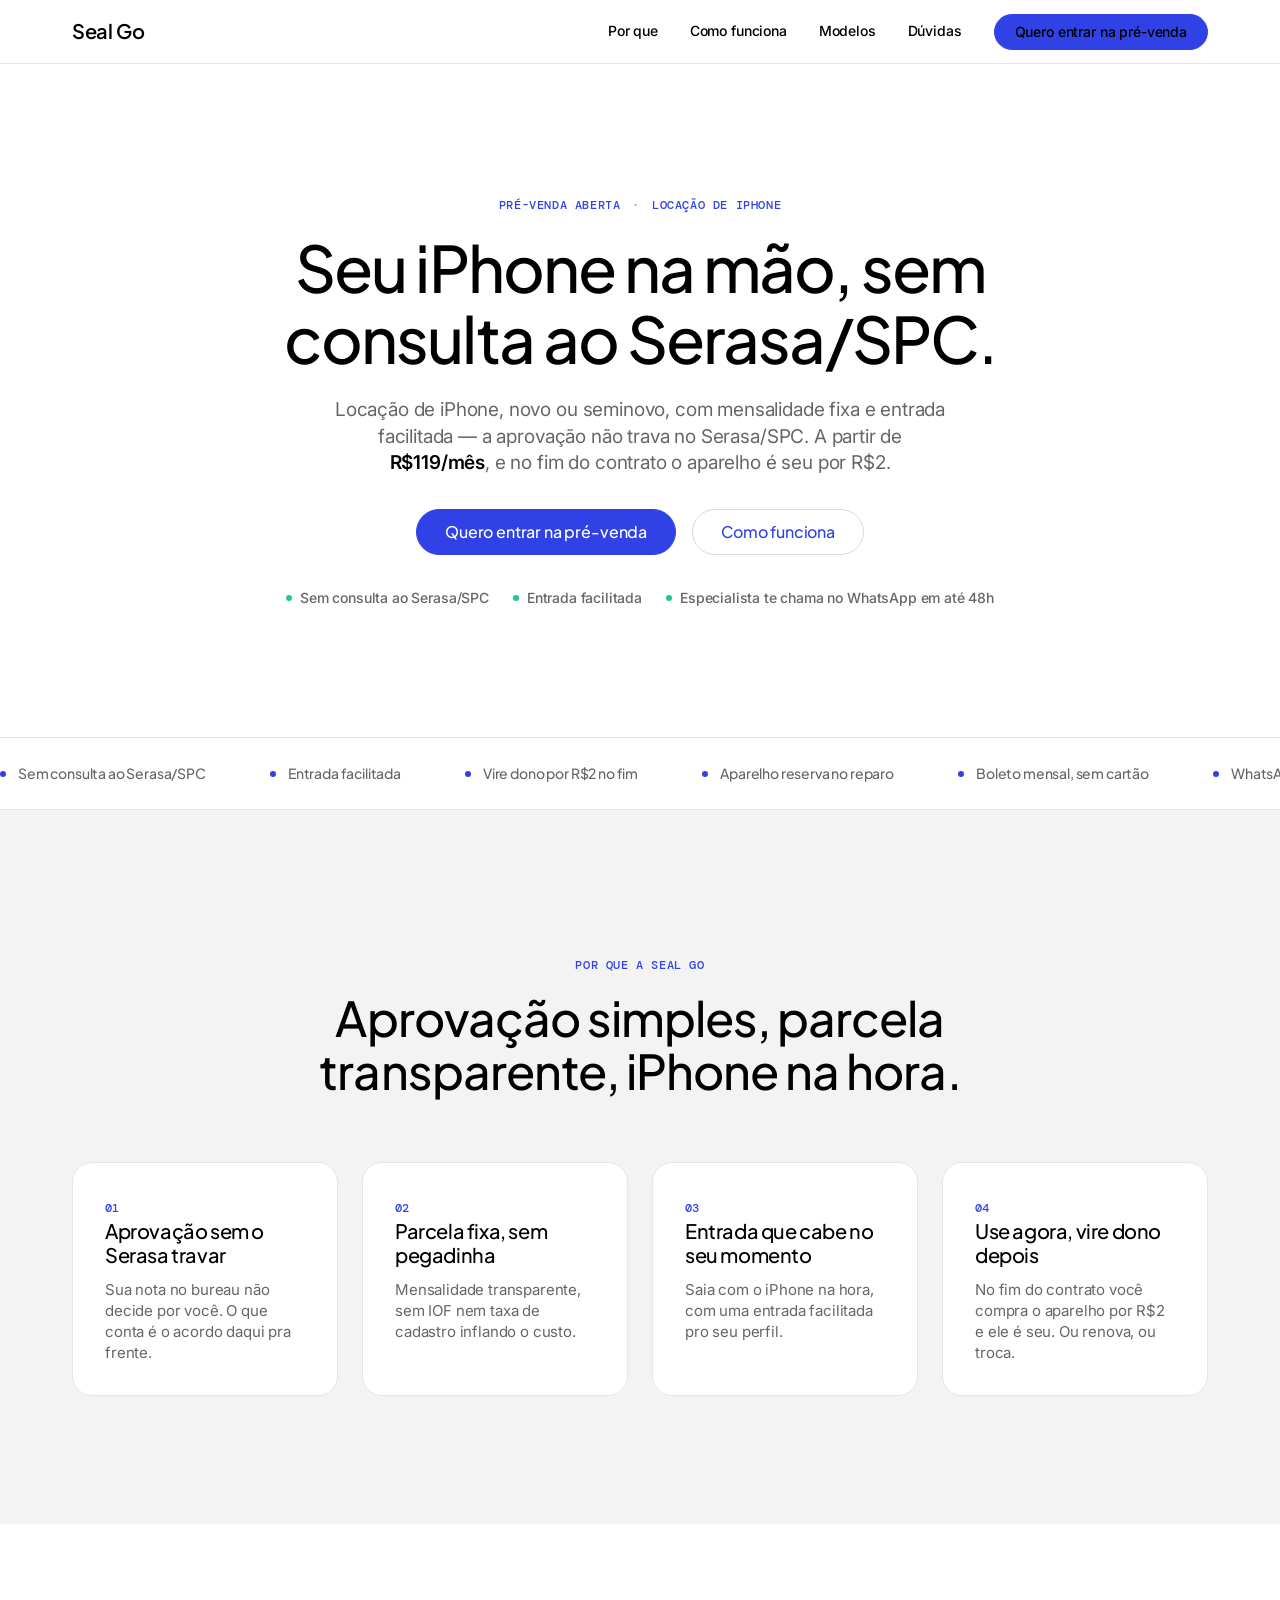
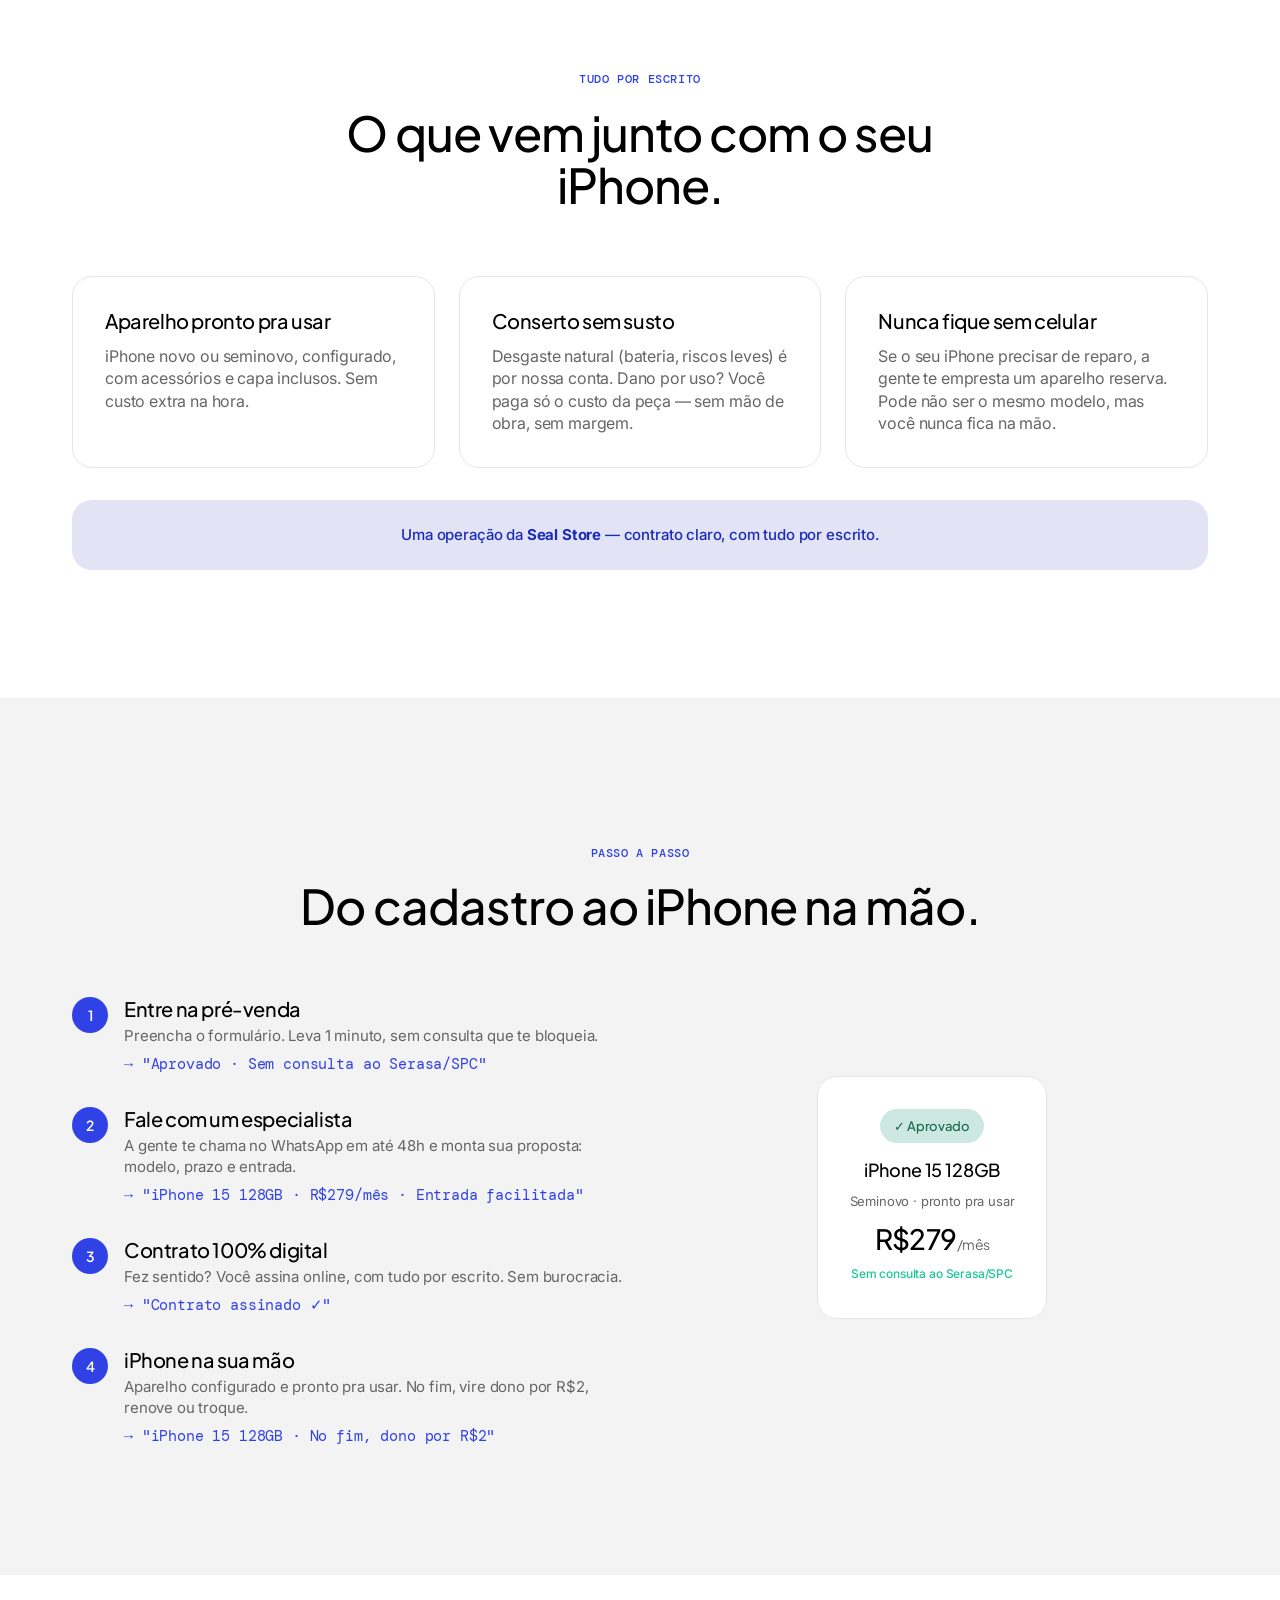
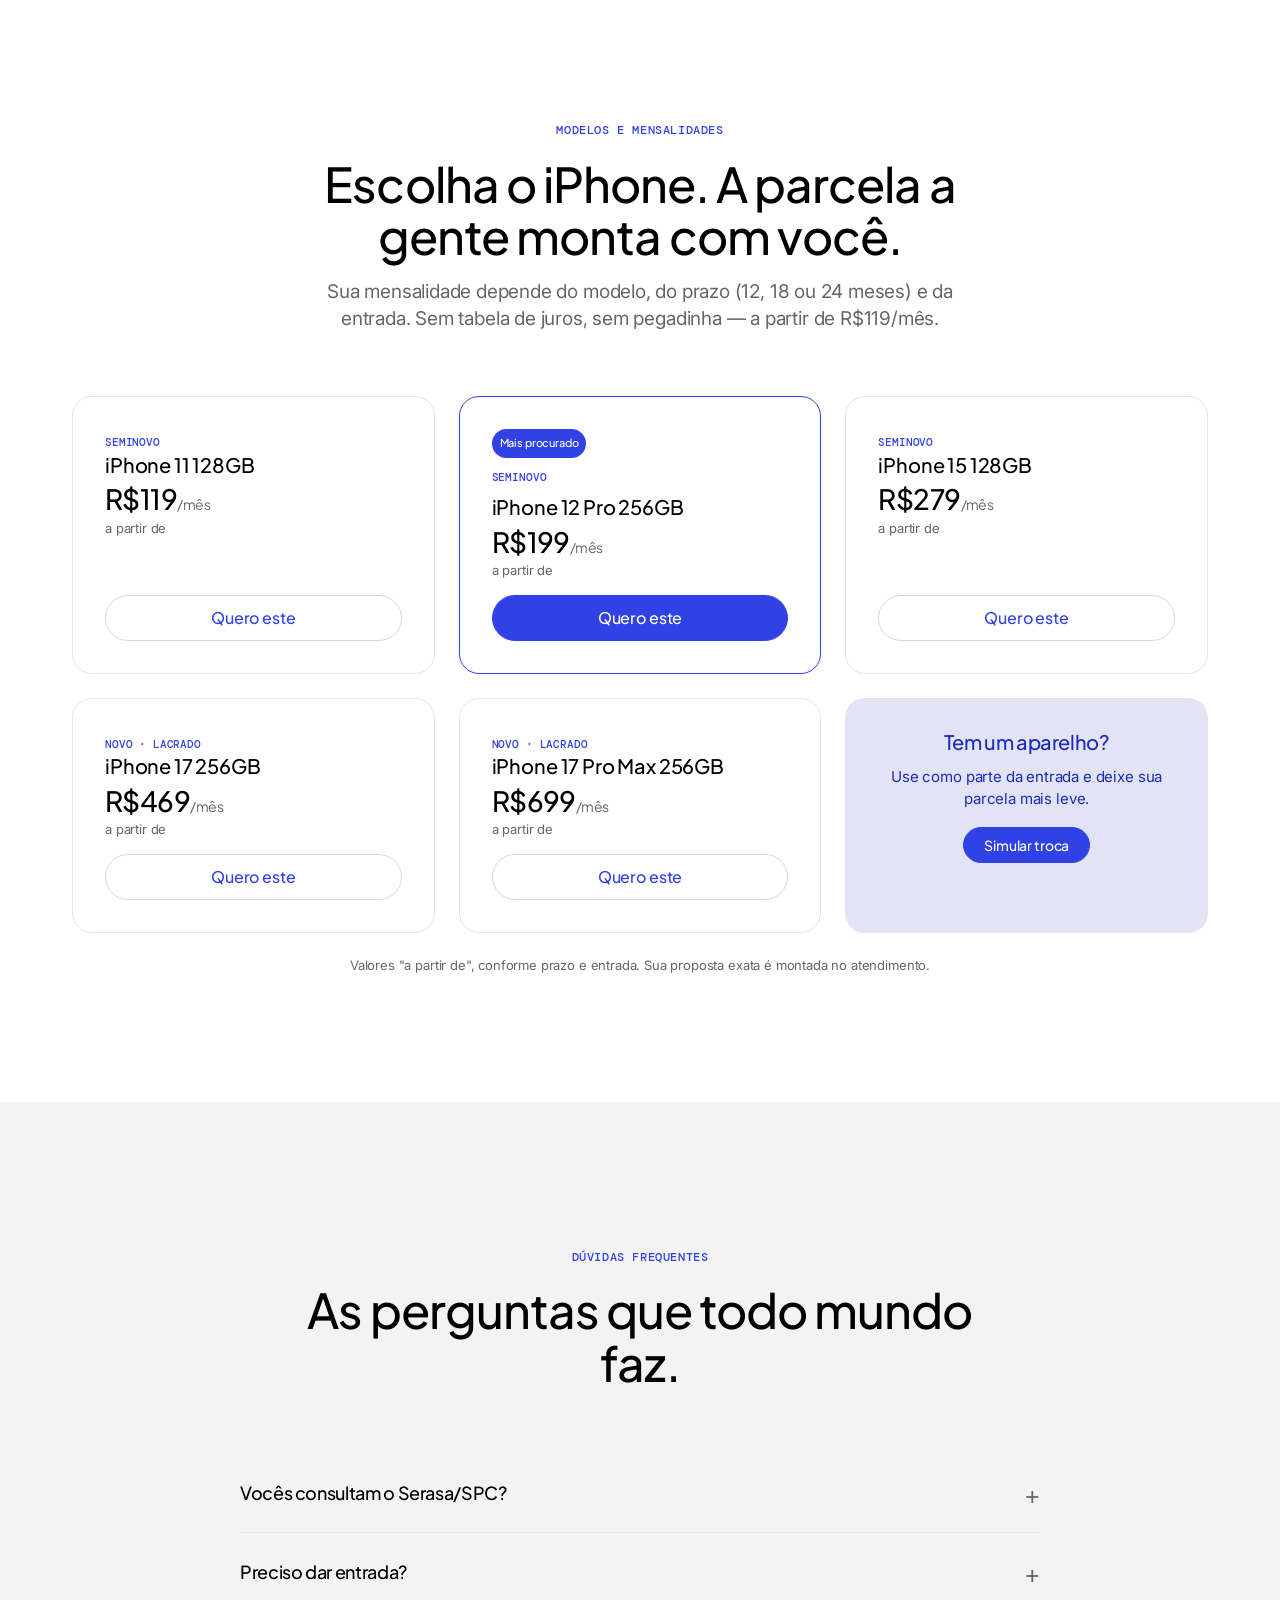
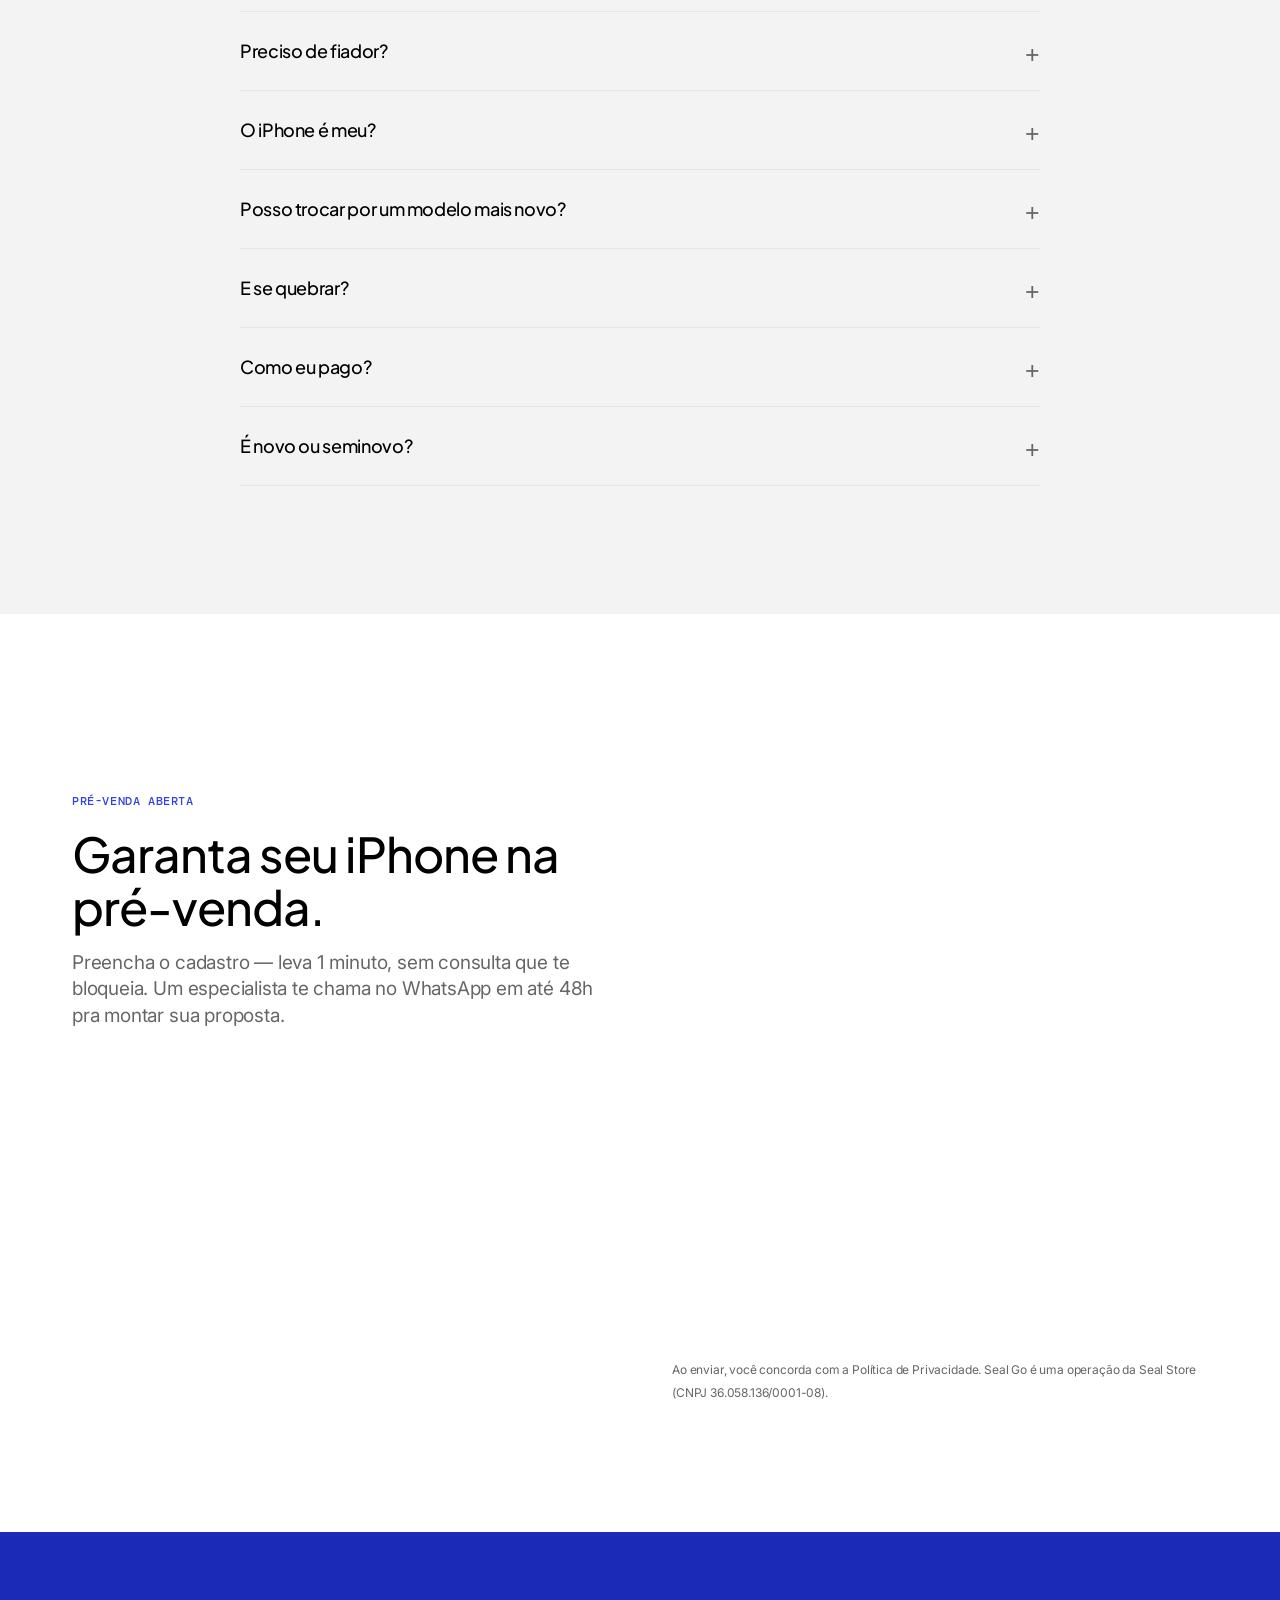
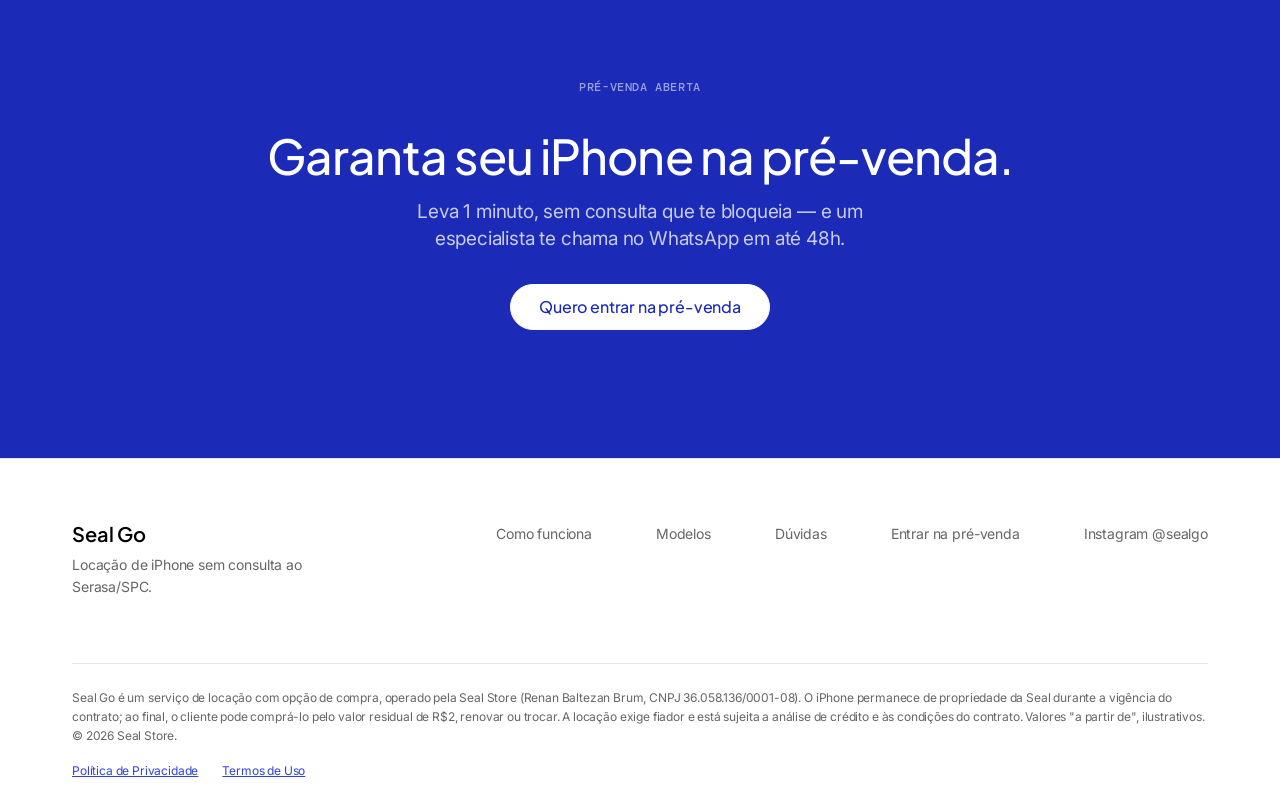
==== commit 3250b8a1: "Replace template with Seal Go landing page Complete landing page for Seal Go (iPhone leasing) built " ====
--- a/index.html
+++ b/index.html
@@ -1,249 +1,627 @@
-<!doctype html>
-<!-- Made in Framer · framer.com ✨ -->
-<!-- Published Feb 19, 2026, 9:38 AM UTC -->
-<html lang="en">
+<!DOCTYPE html>
+<html lang="pt-BR">
 <head>
-	<meta charset="utf-8">
-	
-	
-	
-	
-	<meta name="viewport" content="width=device-width">
-	<meta name="generator" content="Framer 4ec240c">
-	<title>Home | Nova</title>
-    <meta name="description" content="Track spending, manage budgets, and get smart money tips.">
-    
-    
-    <link href="https://framerusercontent.com/images/sbMEOPcZkrafAtpDV2sGovzCQoY.png" rel="icon" media="(prefers-color-scheme: light)">
-    <link href="https://framerusercontent.com/images/sbMEOPcZkrafAtpDV2sGovzCQoY.png" rel="icon" media="(prefers-color-scheme: dark)">
-    <link rel="apple-touch-icon" href="https://framerusercontent.com/images/Ez7blnFQj9RidBgSlemmV5GE5X4.png">
-    <!-- Open Graph / Facebook -->
-    <meta property="og:type" content="website">
-    <meta property="og:title" content="Home | Nova">
-    <meta property="og:description" content="Track spending, manage budgets, and get smart money tips.">
-    <meta property="og:image" content="https://framerusercontent.com/images/gm6GnayQf9ylFvMZ5fLvbduy1E.png">
-    <!-- Twitter -->
-    <meta name="twitter:card" content="summary_large_image">
-    <meta name="twitter:title" content="Home | Nova">
-    <meta name="twitter:description" content="Track spending, manage budgets, and get smart money tips.">
-    <meta name="twitter:image" content="https://framerusercontent.com/images/gm6GnayQf9ylFvMZ5fLvbduy1E.png">
-	
-	<style data-framer-font-css>/* cyrillic-ext */
-@font-face {
-  font-family: 'Fragment Mono';
-  font-style: normal;
-  font-weight: 400;
-  src: url(https://fonts.gstatic.com/s/fragmentmono/v6/4iCr6K5wfMRRjxp0DA6-2CLnB45HhrUI.woff2) format('woff2');
-  unicode-range: U+0460-052F, U+1C80-1C8A, U+20B4, U+2DE0-2DFF, U+A640-A69F, U+FE2E-FE2F;
-}
-/* latin-ext */
-@font-face {
-  font-family: 'Fragment Mono';
-  font-style: normal;
-  font-weight: 400;
-  src: url(https://fonts.gstatic.com/s/fragmentmono/v6/4iCr6K5wfMRRjxp0DA6-2CLnB41HhrUI.woff2) format('woff2');
-  unicode-range: U+0100-02BA, U+02BD-02C5, U+02C7-02CC, U+02CE-02D7, U+02DD-02FF, U+0304, U+0308, U+0329, U+1D00-1DBF, U+1E00-1E9F, U+1EF2-1EFF, U+2020, U+20A0-20AB, U+20AD-20C0, U+2113, U+2C60-2C7F, U+A720-A7FF;
-}
-/* latin */
-@font-face {
-  font-family: 'Fragment Mono';
-  font-style: normal;
-  font-weight: 400;
-  src: url(https://fonts.gstatic.com/s/fragmentmono/v6/4iCr6K5wfMRRjxp0DA6-2CLnB4NHhg.woff2) format('woff2');
-  unicode-range: U+0000-00FF, U+0131, U+0152-0153, U+02BB-02BC, U+02C6, U+02DA, U+02DC, U+0304, U+0308, U+0329, U+2000-206F, U+20AC, U+2122, U+2191, U+2193, U+2212, U+2215, U+FEFF, U+FFFD;
-}
-
-@font-face { font-family: "DM Mono"; src: url("https://fonts.gstatic.com/s/dmmono/v14/aFTR7PB1QTsUX8KYvumzIYGnbKX9Rlk.woff2"); font-style: normal; font-weight: 500 }
-@font-face { font-family: "DM Mono"; src: url("https://fonts.gstatic.com/s/dmmono/v14/aFTT7PB1QTsUX8KYth-o9YetbYf4VllXuA.woff2"); font-style: italic; font-weight: 500 }
-@font-face { font-family: "Inter"; src: url("https://framerusercontent.com/assets/5vvr9Vy74if2I6bQbJvbw7SY1pQ.woff2"); font-display: swap; font-style: normal; font-weight: 400; unicode-range: U+0460-052F, U+1C80-1C88, U+20B4, U+2DE0-2DFF, U+A640-A69F, U+FE2E-FE2F }
-@font-face { font-family: "Inter"; src: url("https://framerusercontent.com/assets/EOr0mi4hNtlgWNn9if640EZzXCo.woff2"); font-display: swap; font-style: normal; font-weight: 400; unicode-range: U+0301, U+0400-045F, U+0490-0491, U+04B0-04B1, U+2116 }
-@font-face { font-family: "Inter"; src: url("https://framerusercontent.com/assets/Y9k9QrlZAqio88Klkmbd8VoMQc.woff2"); font-display: swap; font-style: normal; font-weight: 400; unicode-range: U+1F00-1FFF }
-@font-face { font-family: "Inter"; src: url("https://framerusercontent.com/assets/OYrD2tBIBPvoJXiIHnLoOXnY9M.woff2"); font-display: swap; font-style: normal; font-weight: 400; unicode-range: U+0370-03FF }
-@font-face { font-family: "Inter"; src: url("https://framerusercontent.com/assets/JeYwfuaPfZHQhEG8U5gtPDZ7WQ.woff2"); font-display: swap; font-style: normal; font-weight: 400; unicode-range: U+0100-024F, U+0259, U+1E00-1EFF, U+2020, U+20A0-20AB, U+20AD-20CF, U+2113, U+2C60-2C7F, U+A720-A7FF }
-@font-face { font-family: "Inter"; src: url("https://framerusercontent.com/assets/GrgcKwrN6d3Uz8EwcLHZxwEfC4.woff2"); font-display: swap; font-style: normal; font-weight: 400; unicode-range: U+0000-00FF, U+0131, U+0152-0153, U+02BB-02BC, U+02C6, U+02DA, U+02DC, U+2000-206F, U+2070, U+2074-207E, U+2080-208E, U+20AC, U+2122, U+2191, U+2193, U+2212, U+2215, U+FEFF, U+FFFD }
-@font-face { font-family: "Inter"; src: url("https://framerusercontent.com/assets/b6Y37FthZeALduNqHicBT6FutY.woff2"); font-display: swap; font-style: normal; font-weight: 400; unicode-range: U+0102-0103, U+0110-0111, U+0128-0129, U+0168-0169, U+01A0-01A1, U+01AF-01B0, U+1EA0-1EF9, U+20AB }
-@font-face { font-family: "Inter"; src: url("https://framerusercontent.com/assets/vQyevYAyHtARFwPqUzQGpnDs.woff2"); font-display: swap; font-style: normal; font-weight: 400; unicode-range: U+0000-00FF, U+0131, U+0152-0153, U+02BB-02BC, U+02C6, U+02DA, U+02DC, U+2000-206F, U+2074, U+20AC, U+2122, U+2191, U+2193, U+2212, U+2215, U+FEFF, U+FFFD }
-@font-face { font-family: "Inter"; src: url("https://framerusercontent.com/assets/DpPBYI0sL4fYLgAkX8KXOPVt7c.woff2"); font-display: swap; font-style: normal; font-weight: 700; unicode-range: U+0460-052F, U+1C80-1C88, U+20B4, U+2DE0-2DFF, U+A640-A69F, U+FE2E-FE2F }
-@font-face { font-family: "Inter"; src: url("https://framerusercontent.com/assets/4RAEQdEOrcnDkhHiiCbJOw92Lk.woff2"); font-display: swap; font-style: normal; font-weight: 700; unicode-range: U+0301, U+0400-045F, U+0490-0491, U+04B0-04B1, U+2116 }
-@font-face { font-family: "Inter"; src: url("https://framerusercontent.com/assets/1K3W8DizY3v4emK8Mb08YHxTbs.woff2"); font-display: swap; font-style: normal; font-weight: 700; unicode-range: U+1F00-1FFF }
-@font-face { font-family: "Inter"; src: url("https://framerusercontent.com/assets/tUSCtfYVM1I1IchuyCwz9gDdQ.woff2"); font-display: swap; font-style: normal; font-weight: 700; unicode-range: U+0370-03FF }
-@font-face { font-family: "Inter"; src: url("https://framerusercontent.com/assets/VgYFWiwsAC5OYxAycRXXvhze58.woff2"); font-display: swap; font-style: normal; font-weight: 700; unicode-range: U+0100-024F, U+0259, U+1E00-1EFF, U+2020, U+20A0-20AB, U+20AD-20CF, U+2113, U+2C60-2C7F, U+A720-A7FF }
-@font-face { font-family: "Inter"; src: url("https://framerusercontent.com/assets/DXD0Q7LSl7HEvDzucnyLnGBHM.woff2"); font-display: swap; font-style: normal; font-weight: 700; unicode-range: U+0000-00FF, U+0131, U+0152-0153, U+02BB-02BC, U+02C6, U+02DA, U+02DC, U+2000-206F, U+2074, U+20AC, U+2122, U+2191, U+2193, U+2212, U+2215, U+FEFF, U+FFFD }
-@font-face { font-family: "Inter"; src: url("https://framerusercontent.com/assets/GIryZETIX4IFypco5pYZONKhJIo.woff2"); font-display: swap; font-style: normal; font-weight: 700; unicode-range: U+0102-0103, U+0110-0111, U+0128-0129, U+0168-0169, U+01A0-01A1, U+01AF-01B0, U+1EA0-1EF9, U+20AB }
-@font-face { font-family: "Inter"; src: url("https://framerusercontent.com/assets/H89BbHkbHDzlxZzxi8uPzTsp90.woff2"); font-display: swap; font-style: italic; font-weight: 700; unicode-range: U+0460-052F, U+1C80-1C88, U+20B4, U+2DE0-2DFF, U+A640-A69F, U+FE2E-FE2F }
-@font-face { font-family: "Inter"; src: url("https://framerusercontent.com/assets/u6gJwDuwB143kpNK1T1MDKDWkMc.woff2"); font-display: swap; font-style: italic; font-weight: 700; unicode-range: U+0301, U+0400-045F, U+0490-0491, U+04B0-04B1, U+2116 }
-@font-face { font-family: "Inter"; src: url("https://framerusercontent.com/assets/43sJ6MfOPh1LCJt46OvyDuSbA6o.woff2"); font-display: swap; font-style: italic; font-weight: 700; unicode-range: U+1F00-1FFF }
-@font-face { font-family: "Inter"; src: url("https://framerusercontent.com/assets/wccHG0r4gBDAIRhfHiOlq6oEkqw.woff2"); font-display: swap; font-style: italic; font-weight: 700; unicode-range: U+0370-03FF }
-@font-face { font-family: "Inter"; src: url("https://framerusercontent.com/assets/WZ367JPwf9bRW6LdTHN8rXgSjw.woff2"); font-display: swap; font-style: italic; font-weight: 700; unicode-range: U+0100-024F, U+0259, U+1E00-1EFF, U+2020, U+20A0-20AB, U+20AD-20CF, U+2113, U+2C60-2C7F, U+A720-A7FF }
-@font-face { font-family: "Inter"; src: url("https://framerusercontent.com/assets/QxmhnWTzLtyjIiZcfaLIJ8EFBXU.woff2"); font-display: swap; font-style: italic; font-weight: 700; unicode-range: U+0000-00FF, U+0131, U+0152-0153, U+02BB-02BC, U+02C6, U+02DA, U+02DC, U+2000-206F, U+2074, U+20AC, U+2122, U+2191, U+2193, U+2212, U+2215, U+FEFF, U+FFFD }
-@font-face { font-family: "Inter"; src: url("https://framerusercontent.com/assets/2A4Xx7CngadFGlVV4xrO06OBHY.woff2"); font-display: swap; font-style: italic; font-weight: 700; unicode-range: U+0102-0103, U+0110-0111, U+0128-0129, U+0168-0169, U+01A0-01A1, U+01AF-01B0, U+1EA0-1EF9, U+20AB }
-@font-face { font-family: "Inter"; src: url("https://framerusercontent.com/assets/CfMzU8w2e7tHgF4T4rATMPuWosA.woff2"); font-display: swap; font-style: italic; font-weight: 400; unicode-range: U+0460-052F, U+1C80-1C88, U+20B4, U+2DE0-2DFF, U+A640-A69F, U+FE2E-FE2F }
-@font-face { font-family: "Inter"; src: url("https://framerusercontent.com/assets/867QObYax8ANsfX4TGEVU9YiCM.woff2"); font-display: swap; font-style: italic; font-weight: 400; unicode-range: U+0301, U+0400-045F, U+0490-0491, U+04B0-04B1, U+2116 }
-@font-face { font-family: "Inter"; src: url("https://framerusercontent.com/assets/Oyn2ZbENFdnW7mt2Lzjk1h9Zb9k.woff2"); font-display: swap; font-style: italic; font-weight: 400; unicode-range: U+1F00-1FFF }
-@font-face { font-family: "Inter"; src: url("https://framerusercontent.com/assets/cdAe8hgZ1cMyLu9g005pAW3xMo.woff2"); font-display: swap; font-style: italic; font-weight: 400; unicode-range: U+0370-03FF }
-@font-face { font-family: "Inter"; src: url("https://framerusercontent.com/assets/DOfvtmE1UplCq161m6Hj8CSQYg.woff2"); font-display: swap; font-style: italic; font-weight: 400; unicode-range: U+0100-024F, U+0259, U+1E00-1EFF, U+2020, U+20A0-20AB, U+20AD-20CF, U+2113, U+2C60-2C7F, U+A720-A7FF }
-@font-face { font-family: "Inter"; src: url("https://framerusercontent.com/assets/vFzuJY0c65av44uhEKB6vyjFMg.woff2"); font-display: swap; font-style: italic; font-weight: 400; unicode-range: U+0000-00FF, U+0131, U+0152-0153, U+02BB-02BC, U+02C6, U+02DA, U+02DC, U+2000-206F, U+2074, U+20AC, U+2122, U+2191, U+2193, U+2212, U+2215, U+FEFF, U+FFFD }
-@font-face { font-family: "Inter"; src: url("https://framerusercontent.com/assets/tKtBcDnBMevsEEJKdNGhhkLzYo.woff2"); font-display: swap; font-style: italic; font-weight: 400; unicode-range: U+0102-0103, U+0110-0111, U+0128-0129, U+0168-0169, U+01A0-01A1, U+01AF-01B0, U+1EA0-1EF9, U+20AB }
-@font-face { font-family: "Inter"; src: url("https://framerusercontent.com/assets/mkY5Sgyq51ik0AMrSBwhm9DJg.woff2"); font-style: normal; font-weight: 900; unicode-range: U+0460-052F, U+1C80-1C88, U+20B4, U+2DE0-2DFF, U+A640-A69F, U+FE2E-FE2F }
-@font-face { font-family: "Inter"; src: url("https://framerusercontent.com/assets/X5hj6qzcHUYv7h1390c8Rhm6550.woff2"); font-style: normal; font-weight: 900; unicode-range: U+0301, U+0400-045F, U+0490-0491, U+04B0-04B1, U+2116 }
-@font-face { font-family: "Inter"; src: url("https://framerusercontent.com/assets/gQhNpS3tN86g8RcVKYUUaKt2oMQ.woff2"); font-style: normal; font-weight: 900; unicode-range: U+1F00-1FFF }
-@font-face { font-family: "Inter"; src: url("https://framerusercontent.com/assets/cugnVhSraaRyANCaUtI5FV17wk.woff2"); font-style: normal; font-weight: 900; unicode-range: U+0370-03FF }
-@font-face { font-family: "Inter"; src: url("https://framerusercontent.com/assets/5HcVoGak8k5agFJSaKa4floXVu0.woff2"); font-style: normal; font-weight: 900; unicode-range: U+0100-024F, U+0259, U+1E00-1EFF, U+2020, U+20A0-20AB, U+20AD-20CF, U+2113, U+2C60-2C7F, U+A720-A7FF }
-@font-face { font-family: "Inter"; src: url("https://framerusercontent.com/assets/jn4BtSPLlS0NDp1KiFAtFKiiY0o.woff2"); font-style: normal; font-weight: 900; unicode-range: U+0000-00FF, U+0131, U+0152-0153, U+02BB-02BC, U+02C6, U+02DA, U+02DC, U+2000-206F, U+2074, U+20AC, U+2122, U+2191, U+2193, U+2212, U+2215, U+FEFF, U+FFFD }
-@font-face { font-family: "Inter"; src: url("https://framerusercontent.com/assets/P2Bw01CtL0b9wqygO0sSVogWbo.woff2"); font-style: normal; font-weight: 900; unicode-range: U+0102-0103, U+0110-0111, U+0128-0129, U+0168-0169, U+01A0-01A1, U+01AF-01B0, U+1EA0-1EF9, U+20AB }
-@font-face { font-family: "Inter"; src: url("https://framerusercontent.com/assets/05KsVHGDmqXSBXM4yRZ65P8i0s.woff2"); font-style: italic; font-weight: 900; unicode-range: U+0460-052F, U+1C80-1C88, U+20B4, U+2DE0-2DFF, U+A640-A69F, U+FE2E-FE2F }
-@font-face { font-family: "Inter"; src: url("https://framerusercontent.com/assets/ky8ovPukK4dJ1Pxq74qGhOqCYI.woff2"); font-style: italic; font-weight: 900; unicode-range: U+0301, U+0400-045F, U+0490-0491, U+04B0-04B1, U+2116 }
-@font-face { font-family: "Inter"; src: url("https://framerusercontent.com/assets/vvNSqIj42qeQ2bvCRBIWKHscrc.woff2"); font-style: italic; font-weight: 900; unicode-range: U+1F00-1FFF }
-@font-face { font-family: "Inter"; src: url("https://framerusercontent.com/assets/3ZmXbBKToJifDV9gwcifVd1tEY.woff2"); font-style: italic; font-weight: 900; unicode-range: U+0370-03FF }
-@font-face { font-family: "Inter"; src: url("https://framerusercontent.com/assets/FNfhX3dt4ChuLJq2PwdlxHO7PU.woff2"); font-style: italic; font-weight: 900; unicode-range: U+0100-024F, U+0259, U+1E00-1EFF, U+2020, U+20A0-20AB, U+20AD-20CF, U+2113, U+2C60-2C7F, U+A720-A7FF }
-@font-face { font-family: "Inter"; src: url("https://framerusercontent.com/assets/g0c8vEViiXNlKAgI4Ymmk3Ig.woff2"); font-style: italic; font-weight: 900; unicode-range: U+0000-00FF, U+0131, U+0152-0153, U+02BB-02BC, U+02C6, U+02DA, U+02DC, U+2000-206F, U+2074, U+20AC, U+2122, U+2191, U+2193, U+2212, U+2215, U+FEFF, U+FFFD }
-@font-face { font-family: "Inter"; src: url("https://framerusercontent.com/assets/efTfQcBJ53kM2pB1hezSZ3RDUFs.woff2"); font-style: italic; font-weight: 900; unicode-range: U+0102-0103, U+0110-0111, U+0128-0129, U+0168-0169, U+01A0-01A1, U+01AF-01B0, U+1EA0-1EF9, U+20AB }
-@font-face { font-family: "General Sans"; src: url("https://framerusercontent.com/third-party-assets/fontshare/wf/3RZHWSNONLLWJK3RLPEKUZOMM56GO4LJ/BPDRY7AHVI3MCDXXVXTQQ76H3UXA63S3/SB2OEB6IKZPRR6JT4GFJ2TFT6HBB6AZN.woff2"); font-display: swap; font-style: normal; font-weight: 500 }
-@font-face { font-family: "General Sans"; src: url("https://framerusercontent.com/third-party-assets/fontshare/wf/MFQT7HFGCR2L5ULQTW6YXYZXXHMPKLJ3/YWQ244D6TACUX5JBKATPOW5I5MGJ3G73/7YY3ZAAE3TRV2LANYOLXNHTPHLXVWTKH.woff2"); font-display: swap; font-style: normal; font-weight: 400 }
-@font-face { font-family: "General Sans"; src: url("https://framerusercontent.com/third-party-assets/fontshare/wf/KWXO5X3YW4X7OLUMPO4X24HQJGJU7E2Q/VOWUQZS3YLP66ZHPTXAFSH6YACY4WJHT/NIQ54PVBBIWVK3PFSOIOUJSXIJ5WTNDP.woff2"); font-display: swap; font-style: normal; font-weight: 700 }
-@font-face { font-family: "General Sans"; src: url("https://framerusercontent.com/third-party-assets/fontshare/wf/IZAMKIKJNFHYAA4XTXOGUSQUJWNXQHPE/2S5HU7TKNAV6MHTRNU2NPZD7U4OT6VKE/HCZ5OQRTYQOAVSHRS6UOFWUZ5CGI6JRO.woff2"); font-display: swap; font-style: italic; font-weight: 700 }
-@font-face { font-family: "General Sans"; src: url("https://framerusercontent.com/third-party-assets/fontshare/wf/ST6AL2GVQRSWVDOXZNSHY2SMWYYSVFEK/WJ26NN5JS6IPLBXEKX7WHB7HACXDTAKH/H7W54QQR2V6KL5KMDA2PD2KSQRCZHPRE.woff2"); font-display: swap; font-style: italic; font-weight: 500 }
-@font-face { font-family: "General Sans"; src: url("https://framerusercontent.com/third-party-assets/fontshare/wf/GQOITZI54NH6HDBP26XAMQYTXB4JQ3NQ/VY7SXNCPHYFLQTOFY72GM4OZTBH62U2D/AHPLTG2YASI4OYLGJV4CF3P25VBHPK5X.woff2"); font-display: swap; font-style: italic; font-weight: 400 }
-@font-face { font-family: "Inter Placeholder"; src: local("Arial"); ascent-override: 89.79%; descent-override: 22.36%; line-gap-override: 0.00%; size-adjust: 107.89% }
-@font-face { font-family: "General Sans Placeholder"; src: local("Arial"); ascent-override: 99.89%; descent-override: 23.74%; line-gap-override: 9.89%; size-adjust: 101.11% }</style>
-	<link href="https://fonts.gstatic.com" rel="preconnect" crossorigin>
-    <link href="https://fonts.gstatic.com" rel="preconnect" crossorigin>
-	<meta name="robots" content="max-image-preview:large"><meta property="og:url" content="https://novaapptemplate.framer.website/"><style data-framer-breakpoint-css>@media(min-width: 1200px){.hidden-72rtr7{display:none!important}}@media(min-width: 810px) and (max-width: 1199.98px){.hidden-8u9za5{display:none!important}}@media(max-width: 809.98px){.hidden-1gou3d9{display:none!important}}@media(min-width: 1200px){.hidden-1g0mhyg{display:none!important}}@media(min-width: 810px) and (max-width: 1199.98px){.hidden-eut5ir{display:none!important}}@media(max-width: 809.98px){.hidden-b7ma22{display:none!important}}</style><style data-framer-css-ssr-minified>html,body,#main{box-sizing:border-box;margin:0;padding:0}:root{-webkit-font-smoothing:antialiased;-moz-osx-font-smoothing:grayscale}*{box-sizing:border-box;-webkit-font-smoothing:inherit}h1,h2,h3,h4,h5,h6,p,figure{margin:0}body,input,textarea,select,button{font-family:sans-serif;font-size:12px}body{--token-ded86de6-1b9d-4d9f-87d2-a30c6b424700:#000;--token-1e23e8ab-09bc-463f-a722-5892dbae21bf:#0009;--token-456f6a7d-95db-4e28-a3b1-384de1e19e19:#fff;--token-b2a05f09-bed0-4e96-8cb9-67b8908b114b:#ffffffc2;--token-75cfb273-3c70-4e6f-87b3-8b17f1ffa864:#00000014;--token-fb78bf1a-757d-441a-89da-8f843cd035b6:#ffffff8f;--token-a5496d0e-d29d-467d-997c-173a5ba2d4ab:#ffffff1f;--token-9ae23472-2c52-4a18-9208-a0603db295c2:#ffffff14;--token-ca7e2717-5e03-4734-9e61-71d320664250:#f3f3f3;--token-2875080b-b0cb-4377-8e45-971b8ecc46a3:#e6e6e6;--token-f66b7f69-41b8-4d49-bf58-ed5557572d35:#d8d8d8;--token-8e327549-68cc-4529-a405-c79194616058:#1b2bb8;--token-0d764deb-6f85-48af-b705-95c8050e4693:#3042e6;--token-68fffb2a-cb9a-4040-9867-8b96018bffb2:#e2e4f6;--token-c5af8643-9d2c-46e7-a0e2-c7aac65faa9d:#f23731;--token-35f59b11-24f2-45f8-a47b-3ba55e7c5e40:#cce8e0;--token-fac02eac-134a-4c2a-bb98-71b8ca26e0ba:#1ec79a;--token-af587901-d38e-4d8f-af20-4bfdd0a85d1e:#156949;--token-46c3be80-5492-49b8-98f7-f8147d597d6b:#7c340b;--token-9ea372b3-ef44-4408-9efc-393800ad2447:#d4611f;--token-7f735348-4686-453f-8960-05695ad04938:#f4dacb;--token-618f7098-f9f9-4364-8793-c3fa0e26f6fe:#991f6e;--token-1a90f8ca-34a6-4b70-a698-762ad228ef39:#d01d92;--token-33ecc6f3-aff9-425e-b637-785cf04865b8:#edd5e5;--token-a2de545d-2536-41bd-8a02-c2a2cc6c0c29:#e6cbba;--token-3cbc73a2-8436-42aa-886b-a3256410f36e:#d3d6ed;--token-ed5631ea-a18a-4bb0-8c26-abe3bc0e9e69:#baded4;--token-1016362b-d785-4e19-bdd2-09f41d539131:#e3c1d7}@supports (z-index:calc(infinity)){#__framer-badge-container{--infinity:infinity}}#__framer-badge-container{pointer-events:none;width:100%;z-index:calc(var(--infinity,2147480000));justify-content:flex-end;padding:20px;display:flex;position:fixed;bottom:0}@supports (background:-webkit-named-image(i)) and (not (grid-template-rows:subgrid)){body{--framer-will-change-override:transform}}@supports (background:-webkit-named-image(i)) and (not (position-area:top right)){body{--framer-will-change-filter-override:filter}}[data-framer-component-type=Text] div div span,[data-framer-component-type=Text] a div span,[data-framer-component-type=Text] span span span,[data-framer-component-type=Text] p span span,[data-framer-component-type=Text] h1 span span,[data-framer-component-type=Text] h2 span span,[data-framer-component-type=Text] h3 span span,[data-framer-component-type=Text] h4 span span,[data-framer-component-type=Text] h5 span span,[data-framer-component-type=Text] h6 span span,[data-framer-component-type=Text] a{font-family:var(--font-family);font-style:var(--font-style);font-weight:min(calc(var(--framer-font-weight-increase,0) + var(--font-weight,400)),900);color:var(--text-color);letter-spacing:var(--letter-spacing);font-size:var(--font-size);text-transform:var(--text-transform);--text-decoration:var(--framer-text-decoration-style,solid)var(--framer-text-decoration,none)var(--framer-text-decoration-color,currentcolor)var(--framer-text-decoration-thickness,auto);--text-decoration-skip-ink:var(--framer-text-decoration-skip-ink);--text-underline-offset:var(--framer-text-decoration-offset);line-height:var(--line-height);--font-family:var(--framer-font-family);--font-style:var(--framer-font-style);--font-weight:var(--framer-font-weight);--text-color:var(--framer-text-color);--letter-spacing:var(--framer-letter-spacing);--font-size:var(--framer-font-size);--text-transform:var(--framer-text-transform);--line-height:var(--framer-line-height)}@supports not (color:color(display-p3 1 1 1)){p.framer-text,div.framer-text,h1.framer-text,h2.framer-text,h3.framer-text,h4.framer-text,h5.framer-text,h6.framer-text,li.framer-text,ol.framer-text,ul.framer-text,span.framer-text:not([data-text-fill]){color:var(--framer-blockquote-text-color-rgb,var(--framer-blockquote-text-color,var(--framer-text-color-rgb,var(--framer-text-color,#000))));-webkit-text-stroke-color:var(--framer-text-stroke-color-rgb,var(--framer-text-stroke-color,initial))}mark.framer-text{background-color:var(--framer-blockquote-text-background-color-rgb,var(--framer-blockquote-text-background-color,var(--framer-text-background-color-rgb,var(--framer-text-background-color,initial))))}}@supports not (color:color(display-p3 1 1 1)){code.framer-text,code.framer-text span.framer-text:not([data-text-fill]){color:var(--framer-blockquote-text-color-rgb,var(--framer-blockquote-text-color,var(--framer-code-text-color-rgb,var(--framer-code-text-color,var(--framer-text-color-rgb,var(--framer-text-color,#000))))))}}@supports not (color:color(display-p3 1 1 1)){a.framer-text,span.framer-text[data-nested-link]{color:var(--framer-blockquote-text-color-rgb,var(--framer-blockquote-text-color,var(--framer-link-text-color-rgb,var(--framer-link-text-color,var(--framer-text-color-rgb,var(--framer-text-color,#000))))));background-color:var(--framer-link-text-background-color-rgb,var(--framer-link-text-background-color,initial));-webkit-text-decoration-color:var(--framer-link-text-decoration-color-rgb,var(--framer-link-text-decoration-color,var(--framer-text-decoration-color-rgb,var(--framer-text-decoration-color,currentcolor))));text-decoration-color:var(--framer-link-text-decoration-color-rgb,var(--framer-link-text-decoration-color,var(--framer-text-decoration-color-rgb,var(--framer-text-decoration-color,currentcolor))))}}@supports not (color:color(display-p3 1 1 1)){code.framer-text a.framer-text,code.framer-text a.framer-text span.framer-text:not([data-text-fill]),code.framer-text span.framer-text[data-nested-link],code.framer-text span.framer-text[data-nested-link] span.framer-text:not([data-text-fill]){color:var(--framer-blockquote-text-color-rgb,var(--framer-blockquote-text-color,var(--framer-link-text-color-rgb,var(--framer-link-text-color,var(--framer-code-text-color-rgb,var(--framer-code-text-color,var(--framer-text-color-rgb,var(--framer-text-color,#000))))))))}}@supports not (color:color(display-p3 1 1 1)){a.framer-text:hover,span.framer-text[data-nested-link]:hover{color:var(--framer-link-hover-text-color-rgb,var(--framer-link-hover-text-color,var(--framer-blockquote-text-color-rgb,var(--framer-blockquote-text-color,var(--framer-link-text-color-rgb,var(--framer-link-text-color,var(--framer-text-color-rgb,var(--framer-text-color,#000))))))));background-color:var(--framer-link-hover-text-background-color-rgb,var(--framer-link-hover-text-background-color,var(--framer-link-text-background-color-rgb,var(--framer-link-text-background-color,var(--framer-text-background-color-rgb,var(--framer-text-background-color,initial))))));-webkit-text-decoration-color:var(--framer-link-hover-text-decoration-color-rgb,var(--framer-link-hover-text-decoration-color,var(--framer-link-text-decoration-color-rgb,var(--framer-link-text-decoration-color,var(--framer-text-decoration-color-rgb,var(--framer-text-decoration-color,currentcolor))))));text-decoration-color:var(--framer-link-hover-text-decoration-color-rgb,var(--framer-link-hover-text-decoration-color,var(--framer-link-text-decoration-color-rgb,var(--framer-link-text-decoration-color,var(--framer-text-decoration-color-rgb,var(--framer-text-decoration-color,currentcolor))))))}}@supports not (color:color(display-p3 1 1 1)){code.framer-text a.framer-text:hover,code.framer-text span.framer-text[data-nested-link]:hover{color:var(--framer-link-hover-text-color-rgb,var(--framer-link-hover-text-color,var(--framer-blockquote-text-color-rgb,var(--framer-blockquote-text-color,var(--framer-link-text-color-rgb,var(--framer-link-text-color,var(--framer-code-text-color-rgb,var(--framer-code-text-color,var(--framer-text-color-rgb,var(--framer-text-color,#000))))))))))}}@supports not (color:color(display-p3 1 1 1)){a.framer-text[data-framer-page-link-current],span.framer-text[data-framer-page-link-current]{color:var(--framer-link-current-text-color-rgb,var(--framer-link-current-text-color,var(--framer-link-text-color-rgb,var(--framer-link-text-color,var(--framer-text-color-rgb,var(--framer-text-color,#000))))));background-color:var(--framer-link-current-text-background-color-rgb,var(--framer-link-current-text-background-color,var(--framer-link-text-background-color-rgb,var(--framer-link-text-background-color,var(--framer-text-background-color-rgb,var(--framer-text-background-color,initial))))));-webkit-text-decoration-color:var(--framer-link-current-text-decoration-color-rgb,var(--framer-link-current-text-decoration-color,var(--framer-link-text-decoration-color-rgb,var(--framer-link-text-decoration-color,var(--framer-text-decoration-color-rgb,var(--framer-text-decoration-color,currentcolor))))));text-decoration-color:var(--framer-link-current-text-decoration-color-rgb,var(--framer-link-current-text-decoration-color,var(--framer-link-text-decoration-color-rgb,var(--framer-link-text-decoration-color,var(--framer-text-decoration-color-rgb,var(--framer-text-decoration-color,currentcolor))))))}}@supports not (color:color(display-p3 1 1 1)){code.framer-text a.framer-text[data-framer-page-link-current],code.framer-text a.framer-text[data-framer-page-link-current] span.framer-text:not([data-text-fill]),code.framer-text span.framer-text[data-framer-page-link-current],code.framer-text span.framer-text[data-framer-page-link-current] span.framer-text:not([data-text-fill]){color:var(--framer-link-current-text-color-rgb,var(--framer-link-current-text-color,var(--framer-link-text-color-rgb,var(--framer-link-text-color,var(--framer-code-text-color-rgb,var(--framer-code-text-color,var(--framer-text-color-rgb,var(--framer-text-color,#000))))))));background-color:var(--framer-link-current-text-background-color-rgb,var(--framer-link-current-text-background-color,var(--framer-link-text-background-color-rgb,var(--framer-link-text-background-color,var(--framer-text-background-color-rgb,var(--framer-text-background-color,initial))))))}}@supports not (color:color(display-p3 1 1 1)){a.framer-text[data-framer-page-link-current]:hover,span.framer-text[data-framer-page-link-current]:hover{color:var(--framer-link-hover-text-color-rgb,var(--framer-link-hover-text-color,var(--framer-link-current-text-color-rgb,var(--framer-link-current-text-color,var(--framer-link-text-color-rgb,var(--framer-link-text-color,var(--framer-code-text-color-rgb,var(--framer-code-text-color,var(--framer-text-color-rgb,var(--framer-text-color,#000))))))))));background-color:var(--framer-link-hover-text-background-color-rgb,var(--framer-link-hover-text-background-color,var(--framer-link-current-text-background-color-rgb,var(--framer-link-current-text-background-color,var(--framer-link-text-background-color-rgb,var(--framer-link-text-background-color,initial))))));-webkit-text-decoration-color:var(--framer-link-hover-text-decoration-color-rgb,var(--framer-link-hover-text-decoration-color,var(--framer-link-current-text-decoration-color-rgb,var(--framer-link-current-text-decoration-color,var(--framer-link-text-decoration-color-rgb,var(--framer-link-text-decoration-color,var(--framer-text-decoration-color-rgb,var(--framer-text-decoration-color,currentcolor))))))));text-decoration-color:var(--framer-link-hover-text-decoration-color-rgb,var(--framer-link-hover-text-decoration-color,var(--framer-link-current-text-decoration-color-rgb,var(--framer-link-current-text-decoration-color,var(--framer-link-text-decoration-color-rgb,var(--framer-link-text-decoration-color,var(--framer-text-decoration-color-rgb,var(--framer-text-decoration-color,currentcolor))))))))}}@supports not (color:color(display-p3 1 1 1)){code.framer-text a.framer-text[data-framer-page-link-current]:hover,code.framer-text a.framer-text[data-framer-page-link-current]:hover span.framer-text:not([data-text-fill]),code.framer-text span.framer-text[data-framer-page-link-current]:hover,code.framer-text span.framer-text[data-framer-page-link-current]:hover span.framer-text:not([data-text-fill]){color:var(--framer-link-hover-text-color-rgb,var(--framer-link-hover-text-color,var(--framer-link-current-text-color-rgb,var(--framer-link-current-text-color,var(--framer-link-text-color-rgb,var(--framer-link-text-color,var(--framer-code-text-color-rgb,var(--framer-code-text-color,var(--framer-text-color-rgb,var(--framer-text-color,#000))))))))));background-color:var(--framer-link-hover-text-background-color-rgb,var(--framer-link-hover-text-background-color,var(--framer-link-current-text-background-color-rgb,var(--framer-link-current-text-background-color,var(--framer-link-text-background-color-rgb,var(--framer-link-text-background-color,initial))))))}}@supports not (aspect-ratio:1){.framer-text-module:not([data-width=fit])[style*=aspect-ratio]{position:relative!important}.framer-text-module:not([data-width=fit])[style*=aspect-ratio]:before{content:"";padding-bottom:calc(100%/calc(var(--aspect-ratio)));display:block}.framer-text-module[data-width=fill]>:first-child,.framer-text-module[data-width=fill]>.ssr-variant>:first-child,.framer-text-module:not([data-width=fit])[style*=aspect-ratio]>:first-child,.framer-text-module:not([data-width=fit])[style*=aspect-ratio]>.ssr-variant>:first-child{position:absolute;top:0;left:0;height:100%!important}}@supports not (overflow:clip){:root{--overflow-clip-fallback:hidden}}@supports (background:-webkit-named-image(i)) and (not (contain-intrinsic-size:inherit)){div.framer-text,p.framer-text,h1.framer-text,h2.framer-text,h3.framer-text,h4.framer-text,h5.framer-text,h6.framer-text,ol.framer-text,ul.framer-text,li.framer-text,blockquote.framer-text,.framer-text.framer-image{display:var(--text-truncation-display-inline-for-safari-16,revert)}div.framer-text:after,p.framer-text:after,h1.framer-text:after,h2.framer-text:after,h3.framer-text:after,h4.framer-text:after,h5.framer-text:after,h6.framer-text:after,ol.framer-text:after,ul.framer-text:after,li.framer-text:after,blockquote.framer-text:after,.framer-text.framer-image:after{content:var(--text-truncation-line-break-for-safari-16);white-space:pre}.framer-text.framer-text-module,.framer-text.framer-table-wrapper{display:var(--text-truncation-display-none-for-safari-16,revert)}p.framer-text[data-text-fill]{display:var(--text-truncation-display-inline-for-safari-16,inline-block)}}@supports (corner-shape:superellipse(2)){:root{--one-if-corner-shape-supported:1}}.framer-cursor-none,.framer-cursor-none *{cursor:none!important}.framer-pointer-events-none,.framer-pointer-events-none *{pointer-events:none!important}@supports (aspect-ratio:1){body{--framer-aspect-ratio-supported:auto}}.framer-gXqay.framer-pfie0y,.framer-gXqay .framer-pfie0y{display:block}.framer-gXqay.framer-1g0mhyg{background-color:var(--token-ca7e2717-5e03-4734-9e61-71d320664250,#f3f3f3);flex-flow:column;place-content:center flex-start;align-items:center;gap:0;width:100%;height:min-content;padding:0;display:flex;position:relative;overflow:visible}.framer-gXqay .framer-ljqwfs-container{height:auto;position:var(--framer-canvas-fixed-position,fixed);will-change:var(--framer-will-change-effect-override,transform);z-index:10;flex:none;top:0;left:0;right:0}.framer-gXqay .framer-vi36jm{background:0 0;flex-grow:1;width:0;height:0;margin:0;position:relative}.framer-gXqay .framer-12sqnh4-container{z-index:1;flex:none;order:1002;width:100%;height:auto;position:relative}.framer-gXqay .framer-97gl33-container{z-index:1;flex:none;order:1003;width:100%;height:auto;position:relative}[data-layout-template=true]>#overlay{margin-bottom:0}.ssr-variant{display:contents}@supports (aspect-ratio:1){body{--framer-aspect-ratio-supported:auto}}.framer-2pglp.framer-1mo63pt,.framer-2pglp .framer-1mo63pt{display:block}.framer-2pglp.framer-18k87wb{flex-flow:column;place-content:center;align-items:center;gap:10px;width:1200px;height:min-content;padding:0;display:flex;position:relative;overflow:visible}.framer-2pglp .framer-1y6eopv-container{z-index:1;flex:none;width:100%;height:auto;position:relative}.framer-2pglp .framer-1skx3f2{z-index:0;flex:none;position:absolute;inset:0;overflow:visible}@supports (aspect-ratio:1){body{--framer-aspect-ratio-supported:auto}}.framer-wuoZC.framer-vq5c0g,.framer-wuoZC .framer-vq5c0g{display:block}.framer-wuoZC.framer-18mpdxr{flex-flow:row;place-content:center;align-items:center;gap:0;width:1200px;height:min-content;padding:0;display:flex;position:relative;overflow:visible}.framer-wuoZC .framer-16kpnll{z-index:1;flex-flow:column;flex:1 0 0;place-content:center;align-items:center;gap:0;width:1px;height:min-content;padding:0 36px;display:flex;position:relative;overflow:hidden}.framer-wuoZC .framer-1ajvuqs{z-index:1;flex-flow:column;flex:none;place-content:center flex-start;align-items:center;gap:0;width:100%;max-width:872px;height:min-content;padding:0;display:flex;position:relative;overflow:visible}.framer-wuoZC .framer-1oej4pg{flex-flow:row;flex:none;place-content:center space-between;align-items:center;width:100%;height:68px;padding:0;display:flex;position:relative;overflow:visible}.framer-wuoZC .framer-8uq2w2{flex-flow:row;flex:none;place-content:center flex-start;align-items:center;gap:10px;width:200px;height:min-content;padding:0;display:flex;position:relative;overflow:hidden}.framer-wuoZC .framer-1ald97w,.framer-wuoZC .framer-6as7x7{flex-flow:row;flex:none;place-content:center;align-items:center;gap:10px;width:min-content;height:min-content;padding:0;text-decoration:none;display:flex;position:relative;overflow:visible}.framer-wuoZC .framer-1kwoke0,.framer-wuoZC .framer-rk0ffa{height:var(--framer-aspect-ratio-supported,30px);flex:none;width:93px;position:relative}.framer-wuoZC .framer-1q62mi5{flex-flow:row;flex:none;place-content:center;align-items:center;gap:36px;width:min-content;height:min-content;padding:0;display:flex;position:relative;overflow:visible}.framer-wuoZC .framer-ljyvum-container,.framer-wuoZC .framer-syfuip-container,.framer-wuoZC .framer-141479p-container,.framer-wuoZC .framer-60mmxl-container,.framer-wuoZC .framer-9mdxoi-container,.framer-wuoZC .framer-yjttza-container,.framer-wuoZC .framer-wy99k7-container{flex:none;width:auto;height:auto;position:relative}.framer-wuoZC .framer-i7dd5q-container{flex:none;width:auto;height:24px;position:relative}.framer-wuoZC .framer-hlruyh{flex-flow:row;flex:none;place-content:center flex-end;align-items:center;gap:10px;width:200px;height:min-content;padding:0;display:flex;position:relative;overflow:visible}.framer-wuoZC .framer-q9shsf{flex-flow:row;flex:none;place-content:flex-start;align-items:flex-start;gap:28px;width:100%;height:min-content;padding:28px 0 44px;display:flex;position:relative;overflow:hidden}.framer-wuoZC .framer-lvihze{flex-flow:column;flex:1 0 0;place-content:flex-start;align-items:flex-start;gap:28px;width:1px;height:min-content;padding:0 0 28px;display:flex;position:relative;overflow:visible}.framer-wuoZC .framer-bso54n,.framer-wuoZC .framer-10l5c1o{white-space:pre;flex:none;width:auto;height:auto;position:relative}.framer-wuoZC .framer-1mt7dn1{flex-flow:column;flex:none;place-content:flex-start center;align-items:flex-start;gap:12px;width:min-content;height:min-content;padding:0;display:flex;position:relative}.framer-wuoZC .framer-1sbr28e{flex-flow:column;flex:4 0 0;place-content:flex-start;align-items:flex-start;gap:28px;width:1px;height:min-content;padding:0 0 28px;display:flex;position:relative;overflow:visible}.framer-wuoZC .framer-1n1lp5h{flex-flow:row;flex:none;place-content:flex-start center;align-items:flex-start;gap:24px;width:100%;height:min-content;padding:0;display:flex;position:relative}.framer-wuoZC .framer-ug7zok-container{flex:1 0 0;width:1px;height:auto;position:relative}.framer-wuoZC .framer-13jejf3-container{flex:none;align-self:stretch;width:1px;height:auto;position:relative}.framer-wuoZC .framer-561dxw{flex-flow:column;flex:none;place-content:flex-start;align-items:flex-start;gap:24px;width:100%;height:min-content;padding:0;display:flex;position:relative;overflow:visible}.framer-wuoZC .framer-1dm0cgp{will-change:var(--framer-will-change-override,transform);flex:none;width:100%;height:220px;position:relative;overflow:hidden}.framer-wuoZC .framer-1vvfbzm{aspect-ratio:1.33846;height:var(--framer-aspect-ratio-supported,200px);flex:none;width:268px;position:absolute;top:50%;left:50%;overflow:visible}.framer-wuoZC .framer-5l7cb3,.framer-wuoZC .framer-123rp8g,.framer-wuoZC .framer-1tu8amg{cursor:pointer;white-space:pre-wrap;word-break:break-word;word-wrap:break-word;flex:none;width:100%;height:auto;position:relative}.framer-wuoZC .framer-130govi-container,.framer-wuoZC .framer-qy8ect-container,.framer-wuoZC .framer-ss16p7-container{flex:none;width:100%;height:1px;position:relative}.framer-wuoZC .framer-pp1dft-container{flex:none;width:100%;height:56px;position:relative}.framer-wuoZC .framer-bef2wa-container{z-index:1;flex:none;width:100%;height:1px;position:absolute;bottom:0;left:0%}.framer-wuoZC .framer-1mk0odm{-webkit-user-select:none;user-select:none;height:calc(var(--framer-viewport-height,100vh)*1);pointer-events:none;z-index:0;flex:none;position:absolute;top:0;left:0;right:0;overflow:visible}.framer-wuoZC.framer-v-1omj7o9 .framer-lvihze,.framer-wuoZC.framer-v-1np05iq .framer-1dm0cgp{order:0}.framer-wuoZC.framer-v-1omj7o9 .framer-1sbr28e,.framer-wuoZC.framer-v-sv8f63 .framer-60mmxl-container,.framer-wuoZC.framer-v-1np05iq .framer-60mmxl-container,.framer-wuoZC.framer-v-1np05iq .framer-ss16p7-container{order:2}.framer-wuoZC.framer-v-1omj7o9 .framer-13jejf3-container,.framer-wuoZC.framer-v-sv8f63 .framer-9mdxoi-container,.framer-wuoZC.framer-v-1np05iq .framer-9mdxoi-container,.framer-wuoZC.framer-v-1np05iq .framer-5l7cb3{order:1}.framer-wuoZC.framer-v-1omj7o9 .framer-1mk0odm{-webkit-user-select:auto;user-select:auto;pointer-events:auto}.framer-wuoZC.framer-v-sv8f63.framer-18mpdxr,.framer-wuoZC.framer-v-1np05iq.framer-18mpdxr{width:390px;overflow:hidden}.framer-wuoZC.framer-v-sv8f63 .framer-16kpnll,.framer-wuoZC.framer-v-1np05iq .framer-16kpnll{padding:0 20px}.framer-wuoZC.framer-v-sv8f63 .framer-8uq2w2{width:min-content}.framer-wuoZC.framer-v-sv8f63 .framer-1kwoke0,.framer-wuoZC.framer-v-sv8f63 .framer-rk0ffa,.framer-wuoZC.framer-v-1np05iq .framer-1kwoke0{height:var(--framer-aspect-ratio-supported,28px);width:87px}.framer-wuoZC.framer-v-sv8f63 .framer-hlruyh,.framer-wuoZC.framer-v-1np05iq .framer-hlruyh{gap:16px;width:min-content}.framer-wuoZC.framer-v-1np05iq .framer-1ajvuqs{height:calc(var(--framer-viewport-height,100vh)*1)}.framer-wuoZC.framer-v-1np05iq .framer-8uq2w2{cursor:pointer;width:min-content}.framer-wuoZC.framer-v-1np05iq .framer-130govi-container{order:4}.framer-wuoZC.framer-v-1np05iq .framer-123rp8g{order:3}.framer-wuoZC.framer-v-1np05iq .framer-qy8ect-container{order:6}.framer-wuoZC.framer-v-1np05iq .framer-1tu8amg{order:5}.framer-wuoZC.framer-v-1np05iq .framer-pp1dft-container{order:7}.framer-R0Dx9 .framer-styles-preset-17jvakl:not(.rich-text-wrapper),.framer-R0Dx9 .framer-styles-preset-17jvakl.rich-text-wrapper a{--framer-link-current-text-decoration:none;--framer-link-hover-text-color:var(--token-1e23e8ab-09bc-463f-a722-5892dbae21bf,#0009);--framer-link-hover-text-decoration:none;--framer-link-text-color:var(--token-ded86de6-1b9d-4d9f-87d2-a30c6b424700,#000);--framer-link-text-decoration:none;transition:color .2s cubic-bezier(.44,0,.56,1)}.framer-MBypf{aspect-ratio:3.11111;width:112px;display:block}@supports (aspect-ratio:1){body{--framer-aspect-ratio-supported:auto}}.framer-7SvQ7.framer-1mqln7m,.framer-7SvQ7 .framer-1mqln7m{display:block}.framer-7SvQ7.framer-tzxsk7{flex-flow:row;place-content:center flex-start;align-items:center;gap:0;width:min-content;height:24px;padding:0;text-decoration:none;display:flex;position:relative}.framer-7SvQ7 .framer-aon51j{white-space:pre;flex:none;width:auto;height:auto;position:relative}.framer-7SvQ7.framer-v-1tkutvf.framer-tzxsk7{cursor:pointer}body{--framer-will-change-override:none}@supports (background:-webkit-named-image(i)) and (not (grid-template-rows:subgrid)){body{--framer-will-change-override:transform}}body{--framer-will-change-filter-override:none}@supports (background:-webkit-named-image(i)) and (not (position-area:top right)){body{--framer-will-change-filter-override:filter}}[data-framer-component-type]{position:absolute}[data-framer-component-type=Text]{cursor:inherit}[data-framer-component-text-autosized] *{white-space:pre}[data-framer-component-type=Text]>*{text-align:var(--framer-text-alignment,start)}[data-framer-component-type=Text] span span,[data-framer-component-type=Text] p span,[data-framer-component-type=Text] h1 span,[data-framer-component-type=Text] h2 span,[data-framer-component-type=Text] h3 span,[data-framer-component-type=Text] h4 span,[data-framer-component-type=Text] h5 span,[data-framer-component-type=Text] h6 span{display:block}[data-framer-component-type=Text] span span span,[data-framer-component-type=Text] p span span,[data-framer-component-type=Text] h1 span span,[data-framer-component-type=Text] h2 span span,[data-framer-component-type=Text] h3 span span,[data-framer-component-type=Text] h4 span span,[data-framer-component-type=Text] h5 span span,[data-framer-component-type=Text] h6 span span{display:unset}[data-framer-component-type=Text] div div span,[data-framer-component-type=Text] a div span,[data-framer-component-type=Text] span span span,[data-framer-component-type=Text] p span span,[data-framer-component-type=Text] h1 span span,[data-framer-component-type=Text] h2 span span,[data-framer-component-type=Text] h3 span span,[data-framer-component-type=Text] h4 span span,[data-framer-component-type=Text] h5 span span,[data-framer-component-type=Text] h6 span span,[data-framer-component-type=Text] a{font-family:var(--font-family);font-style:var(--font-style);font-weight:min(calc(var(--framer-font-weight-increase,0) + var(--font-weight,400)),900);color:var(--text-color);letter-spacing:var(--letter-spacing);font-size:var(--font-size);text-transform:var(--text-transform);--text-decoration:var(--framer-text-decoration-style,solid)var(--framer-text-decoration,none)var(--framer-text-decoration-color,currentcolor)var(--framer-text-decoration-thickness,auto);--text-decoration-skip-ink:var(--framer-text-decoration-skip-ink);--text-underline-offset:var(--framer-text-decoration-offset);line-height:var(--line-height);--font-family:var(--framer-font-family);--font-style:var(--framer-font-style);--font-weight:var(--framer-font-weight);--text-color:var(--framer-text-color);--letter-spacing:var(--framer-letter-spacing);--font-size:var(--framer-font-size);--text-transform:var(--framer-text-transform);--line-height:var(--framer-line-height)}[data-framer-component-type=Text] a,[data-framer-component-type=Text] a div span,[data-framer-component-type=Text] a span span span,[data-framer-component-type=Text] a p span span,[data-framer-component-type=Text] a h1 span span,[data-framer-component-type=Text] a h2 span span,[data-framer-component-type=Text] a h3 span span,[data-framer-component-type=Text] a h4 span span,[data-framer-component-type=Text] a h5 span span,[data-framer-component-type=Text] a h6 span span{--font-family:var(--framer-link-font-family,var(--framer-font-family));--font-style:var(--framer-link-font-style,var(--framer-font-style));--font-weight:var(--framer-link-font-weight,var(--framer-font-weight));--text-color:var(--framer-link-text-color,var(--framer-text-color));--font-size:var(--framer-link-font-size,var(--framer-font-size));--text-transform:var(--framer-link-text-transform,var(--framer-text-transform));--text-decoration:var(--framer-link-text-decoration-style,var(--framer-text-decoration-style,solid))var(--framer-link-text-decoration,var(--framer-text-decoration,none))var(--framer-link-text-decoration-color,var(--framer-text-decoration-color,currentcolor))var(--framer-link-text-decoration-thickness,var(--framer-text-decoration-thickness,auto));--text-decoration-skip-ink:var(--framer-link-text-decoration-skip-ink,var(--framer-text-decoration-skip-ink));--text-underline-offset:var(--framer-link-text-decoration-offset,var(--framer-text-decoration-offset))}[data-framer-component-type=Text] a:hover,[data-framer-component-type=Text] a div span:hover,[data-framer-component-type=Text] a span span span:hover,[data-framer-component-type=Text] a p span span:hover,[data-framer-component-type=Text] a h1 span span:hover,[data-framer-component-type=Text] a h2 span span:hover,[data-framer-component-type=Text] a h3 span span:hover,[data-framer-component-type=Text] a h4 span span:hover,[data-framer-component-type=Text] a h5 span span:hover,[data-framer-component-type=Text] a h6 span span:hover{--font-family:var(--framer-link-hover-font-family,var(--framer-link-font-family,var(--framer-font-family)));--font-style:var(--framer-link-hover-font-style,var(--framer-link-font-style,var(--framer-font-style)));--font-weight:var(--framer-link-hover-font-weight,var(--framer-link-font-weight,var(--framer-font-weight)));--text-color:var(--framer-link-hover-text-color,var(--framer-link-text-color,var(--framer-text-color)));--font-size:var(--framer-link-hover-font-size,var(--framer-link-font-size,var(--framer-font-size)));--text-transform:var(--framer-link-hover-text-transform,var(--framer-link-text-transform,var(--framer-text-transform)));--text-decoration:var(--framer-link-hover-text-decoration-style,var(--framer-link-text-decoration-style,var(--framer-text-decoration-style,solid)))var(--framer-link-hover-text-decoration,var(--framer-link-text-decoration,var(--framer-text-decoration,none)))var(--framer-link-hover-text-decoration-color,var(--framer-link-text-decoration-color,var(--framer-text-decoration-color,currentcolor)))var(--framer-link-hover-text-decoration-thickness,var(--framer-link-text-decoration-thickness,var(--framer-text-decoration-thickness,auto)));--text-decoration-skip-ink:var(--framer-link-hover-text-decoration-skip-ink,var(--framer-link-text-decoration-skip-ink,var(--framer-text-decoration-skip-ink)));--text-underline-offset:var(--framer-link-hover-text-decoration-offset,var(--framer-link-text-decoration-offset,var(--framer-text-decoration-offset)))}[data-framer-component-type=Text].isCurrent a,[data-framer-component-type=Text].isCurrent a div span,[data-framer-component-type=Text].isCurrent a span span span,[data-framer-component-type=Text].isCurrent a p span span,[data-framer-component-type=Text].isCurrent a h1 span span,[data-framer-component-type=Text].isCurrent a h2 span span,[data-framer-component-type=Text].isCurrent a h3 span span,[data-framer-component-type=Text].isCurrent a h4 span span,[data-framer-component-type=Text].isCurrent a h5 span span,[data-framer-component-type=Text].isCurrent a h6 span span{--font-family:var(--framer-link-current-font-family,var(--framer-link-font-family,var(--framer-font-family)));--font-style:var(--framer-link-current-font-style,var(--framer-link-font-style,var(--framer-font-style)));--font-weight:var(--framer-link-current-font-weight,var(--framer-link-font-weight,var(--framer-font-weight)));--text-color:var(--framer-link-current-text-color,var(--framer-link-text-color,var(--framer-text-color)));--font-size:var(--framer-link-current-font-size,var(--framer-link-font-size,var(--framer-font-size)));--text-transform:var(--framer-link-current-text-transform,var(--framer-link-text-transform,var(--framer-text-transform)));--text-decoration:var(--framer-link-current-text-decoration-style,var(--framer-link-text-decoration-style,var(--framer-text-decoration-style,solid)))var(--framer-link-current-text-decoration,var(--framer-link-text-decoration,var(--framer-text-decoration,none)))var(--framer-link-current-text-decoration-color,var(--framer-link-text-decoration-color,var(--framer-text-decoration-color,currentcolor)))var(--framer-link-current-text-decoration-thickness,var(--framer-link-text-decoration-thickness,var(--framer-text-decoration-thickness,auto)));--text-decoration-skip-ink:var(--framer-link-current-text-decoration-skip-ink,var(--framer-link-text-decoration-skip-ink,var(--framer-text-decoration-skip-ink)));--text-underline-offset:var(--framer-link-current-text-decoration-offset,var(--framer-link-text-decoration-offset,var(--framer-text-decoration-offset)))}[data-framer-component-type=RichTextContainer]{outline:none;flex-direction:column;flex-shrink:0;justify-content:flex-start;display:flex}p.framer-text,div.framer-text,figure.framer-text,h1.framer-text,h2.framer-text,h3.framer-text,h4.framer-text,h5.framer-text,h6.framer-text,ol.framer-text,ul.framer-text{margin:0;padding:0}p.framer-text,div.framer-text,h1.framer-text,h2.framer-text,h3.framer-text,h4.framer-text,h5.framer-text,h6.framer-text,li.framer-text,ol.framer-text,ul.framer-text,mark.framer-text,span.framer-text:not([data-text-fill]){font-family:var(--framer-font-family-preview,var(--framer-blockquote-font-family,var(--framer-font-family,Inter,Inter Placeholder,sans-serif)));font-style:var(--framer-font-style-preview,var(--framer-blockquote-font-style,var(--framer-font-style,normal)));font-weight:var(--framer-font-weight-preview,var(--framer-blockquote-font-weight,var(--framer-font-weight,400)));color:var(--framer-blockquote-text-color,var(--framer-text-color,#000));font-size:calc(var(--framer-blockquote-font-size,var(--framer-font-size,16px))*var(--framer-font-size-scale,1));letter-spacing:var(--framer-blockquote-letter-spacing,var(--framer-letter-spacing,0));text-transform:var(--framer-blockquote-text-transform,var(--framer-text-transform,none));-webkit-text-decoration-line:var(--framer-blockquote-text-decoration,var(--framer-text-decoration,initial));text-decoration-line:var(--framer-blockquote-text-decoration,var(--framer-text-decoration,initial));-webkit-text-decoration-style:var(--framer-blockquote-text-decoration-style,var(--framer-text-decoration-style,initial));text-decoration-style:var(--framer-blockquote-text-decoration-style,var(--framer-text-decoration-style,initial));-webkit-text-decoration-color:var(--framer-blockquote-text-decoration-color,var(--framer-text-decoration-color,initial));text-decoration-color:var(--framer-blockquote-text-decoration-color,var(--framer-text-decoration-color,initial));text-decoration-thickness:var(--framer-blockquote-text-decoration-thickness,var(--framer-text-decoration-thickness,initial));text-decoration-skip-ink:var(--framer-blockquote-text-decoration-skip-ink,var(--framer-text-decoration-skip-ink,initial));text-underline-offset:var(--framer-blockquote-text-decoration-offset,var(--framer-text-decoration-offset,initial));line-height:var(--framer-blockquote-line-height,var(--framer-line-height,1.2em));text-align:var(--framer-blockquote-text-alignment,var(--framer-text-alignment,start));-webkit-text-stroke-width:var(--framer-text-stroke-width,initial);-webkit-text-stroke-color:var(--framer-text-stroke-color,initial);-moz-font-feature-settings:var(--framer-font-open-type-features,initial);-webkit-font-feature-settings:var(--framer-font-open-type-features,initial);font-feature-settings:var(--framer-font-open-type-features,initial);font-variation-settings:var(--framer-font-variation-axes-preview,var(--framer-font-variation-axes,normal));text-wrap:var(--framer-text-wrap-override,var(--framer-text-wrap))}mark.framer-text,p.framer-text,div.framer-text,h1.framer-text,h2.framer-text,h3.framer-text,h4.framer-text,h5.framer-text,h6.framer-text,li.framer-text,ol.framer-text,ul.framer-text{background-color:var(--framer-blockquote-text-background-color,var(--framer-text-background-color,initial));border-radius:var(--framer-blockquote-text-background-radius,var(--framer-text-background-radius,initial));corner-shape:var(--framer-blockquote-text-background-corner-shape,var(--framer-text-background-corner-shape,initial));padding:var(--framer-blockquote-text-background-padding,var(--framer-text-background-padding,initial))}@supports not (color:color(display-p3 1 1 1)){p.framer-text,div.framer-text,h1.framer-text,h2.framer-text,h3.framer-text,h4.framer-text,h5.framer-text,h6.framer-text,li.framer-text,ol.framer-text,ul.framer-text,span.framer-text:not([data-text-fill]){color:var(--framer-blockquote-text-color-rgb,var(--framer-blockquote-text-color,var(--framer-text-color-rgb,var(--framer-text-color,#000))));-webkit-text-stroke-color:var(--framer-text-stroke-color-rgb,var(--framer-text-stroke-color,initial))}mark.framer-text{background-color:var(--framer-blockquote-text-background-color-rgb,var(--framer-blockquote-text-background-color,var(--framer-text-background-color-rgb,var(--framer-text-background-color,initial))))}}.framer-fit-text .framer-text{white-space:nowrap;white-space-collapse:preserve}strong.framer-text{font-family:var(--framer-blockquote-font-family-bold,var(--framer-font-family-bold));font-style:var(--framer-blockquote-font-style-bold,var(--framer-font-style-bold));font-weight:var(--framer-blockquote-font-weight-bold,var(--framer-font-weight-bold,bolder));font-variation-settings:var(--framer-blockquote-font-variation-axes-bold,var(--framer-font-variation-axes-bold))}em.framer-text{font-family:var(--framer-blockquote-font-family-italic,var(--framer-font-family-italic));font-style:var(--framer-blockquote-font-style-italic,var(--framer-font-style-italic,italic));font-weight:var(--framer-blockquote-font-weight-italic,var(--framer-font-weight-italic));font-variation-settings:var(--framer-blockquote-font-variation-axes-italic,var(--framer-font-variation-axes-italic))}em.framer-text>strong.framer-text{font-family:var(--framer-blockquote-font-family-bold-italic,var(--framer-font-family-bold-italic));font-style:var(--framer-blockquote-font-style-bold-italic,var(--framer-font-style-bold-italic,italic));font-weight:var(--framer-blockquote-font-weight-bold-italic,var(--framer-font-weight-bold-italic,bolder));font-variation-settings:var(--framer-blockquote-font-variation-axes-bold-italic,var(--framer-font-variation-axes-bold-italic))}p.framer-text:not(:first-child),div.framer-text:not(:first-child),h1.framer-text:not(:first-child),h2.framer-text:not(:first-child),h3.framer-text:not(:first-child),h4.framer-text:not(:first-child),h5.framer-text:not(:first-child),h6.framer-text:not(:first-child),ol.framer-text:not(:first-child),ul.framer-text:not(:first-child),blockquote.framer-text:not(:first-child),table.framer-text:not(:first-child),figure.framer-text:not(:first-child),.framer-image.framer-text:not(:first-child){margin-top:var(--framer-blockquote-paragraph-spacing,var(--framer-paragraph-spacing,0))}li.framer-text>ul.framer-text:nth-child(2),li.framer-text>ol.framer-text:nth-child(2){margin-top:0}.framer-text[data-text-fill]{-webkit-text-fill-color:transparent;padding:max(0em,calc(calc(1.3em - var(--framer-blockquote-line-height,var(--framer-line-height,1.3em)))/2));margin:min(0em,calc(calc(1.3em - var(--framer-blockquote-line-height,var(--framer-line-height,1.3em)))/-2));-webkit-background-clip:text;background-clip:text;display:inline-block}code.framer-text,code.framer-text span.framer-text:not([data-text-fill]){font-family:var(--framer-code-font-family,var(--framer-font-family,Inter,Inter Placeholder,sans-serif));font-style:var(--framer-blockquote-font-style,var(--framer-code-font-style,var(--framer-font-style,normal)));font-weight:var(--framer-blockquote-font-weight,var(--framer-code-font-weight,var(--framer-font-weight,400)));color:var(--framer-blockquote-text-color,var(--framer-code-text-color,var(--framer-text-color,#000)));font-size:calc(var(--framer-blockquote-font-size,var(--framer-font-size,16px))*var(--framer-font-size-scale,1));letter-spacing:var(--framer-blockquote-letter-spacing,var(--framer-letter-spacing,0));line-height:var(--framer-blockquote-line-height,var(--framer-line-height,1.2em))}@supports not (color:color(display-p3 1 1 1)){code.framer-text,code.framer-text span.framer-text:not([data-text-fill]){color:var(--framer-blockquote-text-color-rgb,var(--framer-blockquote-text-color,var(--framer-code-text-color-rgb,var(--framer-code-text-color,var(--framer-text-color-rgb,var(--framer-text-color,#000))))))}}blockquote.framer-text{unicode-bidi:initial;margin-block-start:initial;margin-block-end:initial;margin-inline-start:initial;margin-inline-end:initial}a.framer-text,a.framer-text span.framer-text:not([data-text-fill]),span.framer-text[data-nested-link],span.framer-text[data-nested-link] span.framer-text:not([data-text-fill]){color:inherit;font-family:var(--framer-font-family-preview,var(--framer-blockquote-font-family,var(--framer-link-font-family,var(--framer-font-family,Inter,Inter Placeholder,sans-serif))));font-style:var(--framer-font-style-preview,var(--framer-blockquote-font-style,var(--framer-link-font-style,var(--framer-font-style,normal))));font-weight:var(--framer-font-weight-preview,var(--framer-blockquote-font-weight,var(--framer-link-font-weight,var(--framer-font-weight,400))));font-size:calc(var(--framer-blockquote-font-size,var(--framer-font-size,16px))*var(--framer-font-size-scale,1));text-transform:var(--framer-blockquote-text-transform,var(--framer-link-text-transform,var(--framer-text-transform,none)));cursor:var(--framer-custom-cursors,pointer);background-color:initial;border-radius:var(--framer-link-text-background-radius,initial);corner-shape:var(--framer-link-text-background-corner-shape,initial);padding:var(--framer-link-text-background-padding,initial)}a.framer-text,span.framer-text[data-nested-link]{color:var(--framer-blockquote-text-color,var(--framer-link-text-color,var(--framer-text-color,#000)));-webkit-text-decoration-line:var(--framer-blockquote-text-decoration,var(--framer-link-text-decoration,var(--framer-text-decoration,initial)));text-decoration-line:var(--framer-blockquote-text-decoration,var(--framer-link-text-decoration,var(--framer-text-decoration,initial)));-webkit-text-decoration-style:var(--framer-blockquote-text-decoration-style,var(--framer-link-text-decoration-style,var(--framer-text-decoration-style,initial)));text-decoration-style:var(--framer-blockquote-text-decoration-style,var(--framer-link-text-decoration-style,var(--framer-text-decoration-style,initial)));-webkit-text-decoration-color:var(--framer-blockquote-text-decoration-color,var(--framer-link-text-decoration-color,var(--framer-text-decoration-color,initial)));text-decoration-color:var(--framer-blockquote-text-decoration-color,var(--framer-link-text-decoration-color,var(--framer-text-decoration-color,initial)));text-decoration-thickness:var(--framer-blockquote-text-decoration-thickness,var(--framer-link-text-decoration-thickness,var(--framer-text-decoration-thickness,initial)));text-decoration-skip-ink:var(--framer-blockquote-text-decoration-skip-ink,var(--framer-link-text-decoration-skip-ink,var(--framer-text-decoration-skip-ink,initial)));text-underline-offset:var(--framer-blockquote-text-decoration-offset,var(--framer-link-text-decoration-offset,var(--framer-text-decoration-offset,initial)));background-color:var(--framer-link-text-background-color,initial)}@supports not (color:color(display-p3 1 1 1)){a.framer-text,span.framer-text[data-nested-link]{color:var(--framer-blockquote-text-color-rgb,var(--framer-blockquote-text-color,var(--framer-link-text-color-rgb,var(--framer-link-text-color,var(--framer-text-color-rgb,var(--framer-text-color,#000))))));background-color:var(--framer-link-text-background-color-rgb,var(--framer-link-text-background-color,initial));-webkit-text-decoration-color:var(--framer-link-text-decoration-color-rgb,var(--framer-link-text-decoration-color,var(--framer-text-decoration-color-rgb,var(--framer-text-decoration-color,currentcolor))));text-decoration-color:var(--framer-link-text-decoration-color-rgb,var(--framer-link-text-decoration-color,var(--framer-text-decoration-color-rgb,var(--framer-text-decoration-color,currentcolor))))}}code.framer-text a.framer-text,code.framer-text a.framer-text span.framer-text:not([data-text-fill]),code.framer-text span.framer-text[data-nested-link],code.framer-text span.framer-text[data-nested-link] span.framer-text:not([data-text-fill]){font-family:var(--framer-code-font-family,var(--framer-font-family,Inter,Inter Placeholder,sans-serif));font-style:var(--framer-blockquote-font-style,var(--framer-code-font-style,var(--framer-font-style,normal)));font-weight:var(--framer-blockquote-font-weight,var(--framer-code-font-weight,var(--framer-font-weight,400)));color:inherit;font-size:calc(var(--framer-blockquote-font-size,var(--framer-font-size,16px))*var(--framer-font-size-scale,1))}code.framer-text a.framer-text,code.framer-text span.framer-text[data-nested-link]{color:var(--framer-blockquote-text-color,var(--framer-link-text-color,var(--framer-code-text-color,var(--framer-text-color,#000))))}@supports not (color:color(display-p3 1 1 1)){code.framer-text a.framer-text,code.framer-text a.framer-text span.framer-text:not([data-text-fill]),code.framer-text span.framer-text[data-nested-link],code.framer-text span.framer-text[data-nested-link] span.framer-text:not([data-text-fill]){color:var(--framer-blockquote-text-color-rgb,var(--framer-blockquote-text-color,var(--framer-link-text-color-rgb,var(--framer-link-text-color,var(--framer-code-text-color-rgb,var(--framer-code-text-color,var(--framer-text-color-rgb,var(--framer-text-color,#000))))))))}}a.framer-text:hover,a.framer-text:hover span.framer-text:not([data-text-fill]),span.framer-text[data-nested-link]:hover,span.framer-text[data-nested-link]:hover span.framer-text:not([data-text-fill]){font-family:var(--framer-font-family-preview,var(--framer-link-hover-font-family,var(--framer-blockquote-font-family,var(--framer-link-font-family,var(--framer-font-family,Inter,Inter Placeholder,sans-serif)))));font-style:var(--framer-font-style-preview,var(--framer-link-hover-font-style,var(--framer-blockquote-font-style,var(--framer-link-font-style,var(--framer-font-style,normal)))));font-weight:var(--framer-font-weight-preview,var(--framer-link-hover-font-weight,var(--framer-blockquote-font-weight,var(--framer-link-font-weight,var(--framer-font-weight,400)))));font-size:calc(var(--framer-link-hover-font-size,var(--framer-blockquote-font-size,var(--framer-font-size,16px)))*var(--framer-font-size-scale,1));text-transform:var(--framer-link-hover-text-transform,var(--framer-blockquote-text-transform,var(--framer-link-text-transform,var(--framer-text-transform,none))));border-radius:var(--framer-link-hover-text-background-radius,var(--framer-link-text-background-radius,var(--framer-text-background-radius,initial)));corner-shape:var(--framer-link-hover-text-background-corner-shape,var(--framer-link-text-background-corner-shape,var(--framer-text-background-corner-shape,initial)));padding:var(--framer-link-hover-text-background-padding,var(--framer-link-text-background-padding,var(--framer-text-background-padding,initial)))}a.framer-text:hover,span.framer-text[data-nested-link]:hover{color:var(--framer-link-hover-text-color,var(--framer-blockquote-text-color,var(--framer-link-text-color,var(--framer-text-color,#000))));-webkit-text-decoration-line:var(--framer-link-hover-text-decoration,var(--framer-blockquote-text-decoration,var(--framer-link-text-decoration,var(--framer-text-decoration,initial))));text-decoration-line:var(--framer-link-hover-text-decoration,var(--framer-blockquote-text-decoration,var(--framer-link-text-decoration,var(--framer-text-decoration,initial))));-webkit-text-decoration-style:var(--framer-link-hover-text-decoration-style,var(--framer-blockquote-text-decoration-style,var(--framer-link-text-decoration-style,var(--framer-text-decoration-style,initial))));text-decoration-style:var(--framer-link-hover-text-decoration-style,var(--framer-blockquote-text-decoration-style,var(--framer-link-text-decoration-style,var(--framer-text-decoration-style,initial))));-webkit-text-decoration-color:var(--framer-link-hover-text-decoration-color,var(--framer-blockquote-text-decoration-color,var(--framer-link-text-decoration-color,var(--framer-text-decoration-color,initial))));text-decoration-color:var(--framer-link-hover-text-decoration-color,var(--framer-blockquote-text-decoration-color,var(--framer-link-text-decoration-color,var(--framer-text-decoration-color,initial))));text-decoration-thickness:var(--framer-link-hover-text-decoration-thickness,var(--framer-blockquote-text-decoration-thickness,var(--framer-link-text-decoration-thickness,var(--framer-text-decoration-thickness,initial))));text-decoration-skip-ink:var(--framer-link-hover-text-decoration-skip-ink,var(--framer-blockquote-text-decoration-skip-ink,var(--framer-link-text-decoration-skip-ink,var(--framer-text-decoration-skip-ink,initial))));text-underline-offset:var(--framer-link-hover-text-decoration-offset,var(--framer-blockquote-text-decoration-offset,var(--framer-link-text-decoration-offset,var(--framer-text-decoration-offset,initial))));background-color:var(--framer-link-hover-text-background-color,var(--framer-link-text-background-color,var(--framer-text-background-color,initial)))}@supports not (color:color(display-p3 1 1 1)){a.framer-text:hover,span.framer-text[data-nested-link]:hover{color:var(--framer-link-hover-text-color-rgb,var(--framer-link-hover-text-color,var(--framer-blockquote-text-color-rgb,var(--framer-blockquote-text-color,var(--framer-link-text-color-rgb,var(--framer-link-text-color,var(--framer-text-color-rgb,var(--framer-text-color,#000))))))));background-color:var(--framer-link-hover-text-background-color-rgb,var(--framer-link-hover-text-background-color,var(--framer-link-text-background-color-rgb,var(--framer-link-text-background-color,var(--framer-text-background-color-rgb,var(--framer-text-background-color,initial))))));-webkit-text-decoration-color:var(--framer-link-hover-text-decoration-color-rgb,var(--framer-link-hover-text-decoration-color,var(--framer-link-text-decoration-color-rgb,var(--framer-link-text-decoration-color,var(--framer-text-decoration-color-rgb,var(--framer-text-decoration-color,currentcolor))))));text-decoration-color:var(--framer-link-hover-text-decoration-color-rgb,var(--framer-link-hover-text-decoration-color,var(--framer-link-text-decoration-color-rgb,var(--framer-link-text-decoration-color,var(--framer-text-decoration-color-rgb,var(--framer-text-decoration-color,currentcolor))))))}}code.framer-text a.framer-text:hover,code.framer-text span.framer-text[data-nested-link]:hover{color:var(--framer-link-hover-text-color,var(--framer-blockquote-text-color,var(--framer-link-text-color,var(--framer-code-text-color,var(--framer-text-color,#000)))))}@supports not (color:color(display-p3 1 1 1)){code.framer-text a.framer-text:hover,code.framer-text span.framer-text[data-nested-link]:hover{color:var(--framer-link-hover-text-color-rgb,var(--framer-link-hover-text-color,var(--framer-blockquote-text-color-rgb,var(--framer-blockquote-text-color,var(--framer-link-text-color-rgb,var(--framer-link-text-color,var(--framer-code-text-color-rgb,var(--framer-code-text-color,var(--framer-text-color-rgb,var(--framer-text-color,#000))))))))))}}a.framer-text[data-framer-page-link-current],a.framer-text[data-framer-page-link-current] span.framer-text:not([data-text-fill]),span.framer-text[data-framer-page-link-current],span.framer-text[data-framer-page-link-current] span.framer-text:not([data-text-fill]){font-family:var(--framer-font-family-preview,var(--framer-link-current-font-family,var(--framer-link-font-family,var(--framer-font-family,Inter,Inter Placeholder,sans-serif))));font-style:var(--framer-font-style-preview,var(--framer-link-current-font-style,var(--framer-link-font-style,var(--framer-font-style,normal))));font-weight:var(--framer-font-weight-preview,var(--framer-link-current-font-weight,var(--framer-link-font-weight,var(--framer-font-weight,400))));font-size:calc(var(--framer-link-current-font-size,var(--framer-link-font-size,var(--framer-font-size,16px)))*var(--framer-font-size-scale,1));text-transform:var(--framer-link-current-text-transform,var(--framer-link-text-transform,var(--framer-text-transform,none)));border-radius:var(--framer-link-current-text-background-radius,var(--framer-link-text-background-radius,initial));corner-shape:var(--framer-link-current-text-background-corner-shape,var(--framer-link-text-background-corner-shape,initial));padding:var(--framer-link-current-text-background-padding,var(--framer-link-text-background-padding,initial))}a.framer-text[data-framer-page-link-current],span.framer-text[data-framer-page-link-current]{color:var(--framer-link-current-text-color,var(--framer-link-text-color,var(--framer-text-color,#000)));-webkit-text-decoration-line:var(--framer-link-current-text-decoration,var(--framer-link-text-decoration,var(--framer-text-decoration,initial)));text-decoration-line:var(--framer-link-current-text-decoration,var(--framer-link-text-decoration,var(--framer-text-decoration,initial)));-webkit-text-decoration-style:var(--framer-link-current-text-decoration-style,var(--framer-link-text-decoration-style,var(--framer-text-decoration-style,initial)));text-decoration-style:var(--framer-link-current-text-decoration-style,var(--framer-link-text-decoration-style,var(--framer-text-decoration-style,initial)));-webkit-text-decoration-color:var(--framer-link-current-text-decoration-color,var(--framer-link-text-decoration-color,var(--framer-text-decoration-color,initial)));text-decoration-color:var(--framer-link-current-text-decoration-color,var(--framer-link-text-decoration-color,var(--framer-text-decoration-color,initial)));text-decoration-thickness:var(--framer-link-current-text-decoration-thickness,var(--framer-link-text-decoration-thickness,var(--framer-text-decoration-thickness,initial)));text-decoration-skip-ink:var(--framer-link-current-text-decoration-skip-ink,var(--framer-link-text-decoration-skip-ink,var(--framer-text-decoration-skip-ink,initial)));text-underline-offset:var(--framer-link-current-text-decoration-offset,var(--framer-link-text-decoration-offset,var(--framer-text-decoration-offset,initial)));background-color:var(--framer-link-current-text-background-color,var(--framer-link-text-background-color,var(--framer-text-background-color,initial)))}@supports not (color:color(display-p3 1 1 1)){a.framer-text[data-framer-page-link-current],span.framer-text[data-framer-page-link-current]{color:var(--framer-link-current-text-color-rgb,var(--framer-link-current-text-color,var(--framer-link-text-color-rgb,var(--framer-link-text-color,var(--framer-text-color-rgb,var(--framer-text-color,#000))))));background-color:var(--framer-link-current-text-background-color-rgb,var(--framer-link-current-text-background-color,var(--framer-link-text-background-color-rgb,var(--framer-link-text-background-color,var(--framer-text-background-color-rgb,var(--framer-text-background-color,initial))))));-webkit-text-decoration-color:var(--framer-link-current-text-decoration-color-rgb,var(--framer-link-current-text-decoration-color,var(--framer-link-text-decoration-color-rgb,var(--framer-link-text-decoration-color,var(--framer-text-decoration-color-rgb,var(--framer-text-decoration-color,currentcolor))))));text-decoration-color:var(--framer-link-current-text-decoration-color-rgb,var(--framer-link-current-text-decoration-color,var(--framer-link-text-decoration-color-rgb,var(--framer-link-text-decoration-color,var(--framer-text-decoration-color-rgb,var(--framer-text-decoration-color,currentcolor))))))}}code.framer-text a.framer-text[data-framer-page-link-current],code.framer-text a.framer-text[data-framer-page-link-current] span.framer-text:not([data-text-fill]),code.framer-text span.framer-text[data-framer-page-link-current],code.framer-text span.framer-text[data-framer-page-link-current] span.framer-text:not([data-text-fill]){font-family:var(--framer-code-font-family,var(--framer-font-family,Inter,Inter Placeholder,sans-serif));font-style:var(--framer-code-font-style,var(--framer-font-style,normal));font-weight:var(--framer-code-font-weight,var(--framer-font-weight,400));color:inherit;font-size:calc(var(--framer-link-current-font-size,var(--framer-link-font-size,var(--framer-font-size,16px)))*var(--framer-font-size-scale,1))}code.framer-text a.framer-text[data-framer-page-link-current],code.framer-text span.framer-text[data-framer-page-link-current]{color:var(--framer-link-current-text-color,var(--framer-link-text-color,var(--framer-code-text-color,var(--framer-text-color,#000))))}@supports not (color:color(display-p3 1 1 1)){code.framer-text a.framer-text[data-framer-page-link-current],code.framer-text a.framer-text[data-framer-page-link-current] span.framer-text:not([data-text-fill]),code.framer-text span.framer-text[data-framer-page-link-current],code.framer-text span.framer-text[data-framer-page-link-current] span.framer-text:not([data-text-fill]){color:var(--framer-link-current-text-color-rgb,var(--framer-link-current-text-color,var(--framer-link-text-color-rgb,var(--framer-link-text-color,var(--framer-code-text-color-rgb,var(--framer-code-text-color,var(--framer-text-color-rgb,var(--framer-text-color,#000))))))));background-color:var(--framer-link-current-text-background-color-rgb,var(--framer-link-current-text-background-color,var(--framer-link-text-background-color-rgb,var(--framer-link-text-background-color,var(--framer-text-background-color-rgb,var(--framer-text-background-color,initial))))))}}a.framer-text[data-framer-page-link-current]:hover,a.framer-text[data-framer-page-link-current]:hover span.framer-text:not([data-text-fill]),span.framer-text[data-framer-page-link-current]:hover,span.framer-text[data-framer-page-link-current]:hover span.framer-text:not([data-text-fill]){color:inherit;font-family:var(--framer-font-family-preview,var(--framer-link-hover-font-family,var(--framer-link-current-font-family,var(--framer-link-font-family,var(--framer-font-family,Inter,Inter Placeholder,sans-serif)))));font-style:var(--framer-font-style-preview,var(--framer-link-hover-font-style,var(--framer-link-current-font-style,var(--framer-link-font-style,var(--framer-font-style,normal)))));font-weight:var(--framer-font-weight-preview,var(--framer-link-hover-font-weight,var(--framer-link-current-font-weight,var(--framer-link-font-weight,var(--framer-font-weight,400)))));font-size:calc(var(--framer-link-hover-font-size,var(--framer-link-current-font-size,var(--framer-link-font-size,var(--framer-font-size,16px))))*var(--framer-font-size-scale,1));text-transform:var(--framer-link-hover-text-transform,var(--framer-link-current-text-transform,var(--framer-link-text-transform,var(--framer-text-transform,none))));border-radius:var(--framer-link-hover-text-background-radius,var(--framer-link-current-text-background-radius,var(--framer-link-text-background-radius,initial)));corner-shape:var(--framer-link-hover-text-background-corner-shape,var(--framer-link-current-text-background-corner-shape,var(--framer-link-text-background-corner-shape,initial)));padding:var(--framer-link-hover-text-background-padding,var(--framer-link-current-text-background-padding,var(--framer-link-text-background-padding,initial)))}a.framer-text[data-framer-page-link-current]:hover,span.framer-text[data-framer-page-link-current]:hover{color:var(--framer-link-hover-text-color,var(--framer-link-current-text-color,var(--framer-link-text-color,var(--framer-text-color,#000))));-webkit-text-decoration-line:var(--framer-link-hover-text-decoration,var(--framer-link-current-text-decoration,var(--framer-link-text-decoration,var(--framer-text-decoration,initial))));text-decoration-line:var(--framer-link-hover-text-decoration,var(--framer-link-current-text-decoration,var(--framer-link-text-decoration,var(--framer-text-decoration,initial))));-webkit-text-decoration-style:var(--framer-link-hover-text-decoration-style,var(--framer-link-current-text-decoration-style,var(--framer-link-text-decoration-style,var(--framer-text-decoration-style,initial))));text-decoration-style:var(--framer-link-hover-text-decoration-style,var(--framer-link-current-text-decoration-style,var(--framer-link-text-decoration-style,var(--framer-text-decoration-style,initial))));-webkit-text-decoration-color:var(--framer-link-hover-text-decoration-color,var(--framer-link-current-text-decoration-color,var(--framer-link-text-decoration-color,var(--framer-text-decoration-color,initial))));text-decoration-color:var(--framer-link-hover-text-decoration-color,var(--framer-link-current-text-decoration-color,var(--framer-link-text-decoration-color,var(--framer-text-decoration-color,initial))));text-decoration-thickness:var(--framer-link-hover-text-decoration-thickness,var(--framer-link-current-text-decoration-thickness,var(--framer-link-text-decoration-thickness,var(--framer-text-decoration-thickness,initial))));text-decoration-skip-ink:var(--framer-link-hover-text-decoration-skip-ink,var(--framer-link-current-text-decoration-skip-ink,var(--framer-link-text-decoration-skip-ink,var(--framer-text-decoration-skip-ink,initial))));text-underline-offset:var(--framer-link-hover-text-decoration-offset,var(--framer-link-current-text-decoration-offset,var(--framer-link-text-decoration-offset,var(--framer-text-decoration-offset,initial))));background-color:var(--framer-link-hover-text-background-color,var(--framer-link-current-text-background-color,var(--framer-link-text-background-color,initial)))}@supports not (color:color(display-p3 1 1 1)){a.framer-text[data-framer-page-link-current]:hover,span.framer-text[data-framer-page-link-current]:hover{color:var(--framer-link-hover-text-color-rgb,var(--framer-link-hover-text-color,var(--framer-link-current-text-color-rgb,var(--framer-link-current-text-color,var(--framer-link-text-color-rgb,var(--framer-link-text-color,var(--framer-code-text-color-rgb,var(--framer-code-text-color,var(--framer-text-color-rgb,var(--framer-text-color,#000))))))))));background-color:var(--framer-link-hover-text-background-color-rgb,var(--framer-link-hover-text-background-color,var(--framer-link-current-text-background-color-rgb,var(--framer-link-current-text-background-color,var(--framer-link-text-background-color-rgb,var(--framer-link-text-background-color,initial))))));-webkit-text-decoration-color:var(--framer-link-hover-text-decoration-color-rgb,var(--framer-link-hover-text-decoration-color,var(--framer-link-current-text-decoration-color-rgb,var(--framer-link-current-text-decoration-color,var(--framer-link-text-decoration-color-rgb,var(--framer-link-text-decoration-color,var(--framer-text-decoration-color-rgb,var(--framer-text-decoration-color,currentcolor))))))));text-decoration-color:var(--framer-link-hover-text-decoration-color-rgb,var(--framer-link-hover-text-decoration-color,var(--framer-link-current-text-decoration-color-rgb,var(--framer-link-current-text-decoration-color,var(--framer-link-text-decoration-color-rgb,var(--framer-link-text-decoration-color,var(--framer-text-decoration-color-rgb,var(--framer-text-decoration-color,currentcolor))))))))}}code.framer-text a.framer-text[data-framer-page-link-current]:hover,code.framer-text span.framer-text[data-framer-page-link-current]:hover{color:var(--framer-link-hover-text-color,var(--framer-link-current-text-color,var(--framer-link-text-color,var(--framer-code-text-color,var(--framer-text-color,#000)))))}@supports not (color:color(display-p3 1 1 1)){code.framer-text a.framer-text[data-framer-page-link-current]:hover,code.framer-text a.framer-text[data-framer-page-link-current]:hover span.framer-text:not([data-text-fill]),code.framer-text span.framer-text[data-framer-page-link-current]:hover,code.framer-text span.framer-text[data-framer-page-link-current]:hover span.framer-text:not([data-text-fill]){color:var(--framer-link-hover-text-color-rgb,var(--framer-link-hover-text-color,var(--framer-link-current-text-color-rgb,var(--framer-link-current-text-color,var(--framer-link-text-color-rgb,var(--framer-link-text-color,var(--framer-code-text-color-rgb,var(--framer-code-text-color,var(--framer-text-color-rgb,var(--framer-text-color,#000))))))))));background-color:var(--framer-link-hover-text-background-color-rgb,var(--framer-link-hover-text-background-color,var(--framer-link-current-text-background-color-rgb,var(--framer-link-current-text-background-color,var(--framer-link-text-background-color-rgb,var(--framer-link-text-background-color,initial))))))}}.framer-image.framer-text{max-width:100%;height:auto;display:block}.text-styles-preset-reset.framer-text{--framer-font-family:Inter,Inter Placeholder,sans-serif;--framer-font-style:normal;--framer-font-weight:500;--framer-text-color:#000;--framer-font-size:16px;--framer-letter-spacing:0;--framer-text-transform:none;--framer-text-decoration:none;--framer-text-decoration-style:none;--framer-text-decoration-color:none;--framer-text-decoration-thickness:none;--framer-text-decoration-skip-ink:none;--framer-text-decoration-offset:none;--framer-line-height:1.2em;--framer-text-alignment:start;--framer-font-open-type-features:normal;--framer-text-background-color:initial;--framer-text-background-radius:initial;--framer-text-background-corner-shape:initial;--framer-text-background-padding:initial}ol.framer-text{--list-style-type:decimal}ul.framer-text,ol.framer-text{padding-inline-start:0;position:relative}li.framer-text{counter-increment:list-item;padding-inline-start:2ch;list-style:none}ol.framer-text>li.framer-text:before{content:counter(list-item,var(--list-style-type))".";font-variant-numeric:tabular-nums;position:absolute;inset-inline-start:0}ol.framer-text>li.framer-text:nth-last-child(n+10),ol.framer-text>li.framer-text:nth-last-child(n+10)~li{padding-inline-start:3ch}ol.framer-text>li.framer-text:nth-last-child(n+100),ol.framer-text>li.framer-text:nth-last-child(n+100)~li{padding-inline-start:4ch}ol.framer-text>li.framer-text:nth-last-child(n+1000),ol.framer-text>li.framer-text:nth-last-child(n+1000)~li{padding-inline-start:5ch}ol.framer-text>li.framer-text:nth-last-child(n+10000),ol.framer-text>li.framer-text:nth-last-child(n+10000)~li{padding-inline-start:6ch}ol.framer-text>li.framer-text:nth-last-child(n+100000),ol.framer-text>li.framer-text:nth-last-child(n+100000)~li{padding-inline-start:7ch}ol.framer-text>li.framer-text:nth-last-child(n+1000000),ol.framer-text>li.framer-text:nth-last-child(n+1000000)~li{padding-inline-start:8ch}ul.framer-text>li.framer-text:before{content:"•";position:absolute;inset-inline-start:0}.framer-table-wrapper{overflow-x:auto}table.framer-text,.framer-table-wrapper table.framer-text{border-collapse:separate;border-spacing:0;table-layout:auto;word-break:normal;width:100%}td.framer-text,th.framer-text{vertical-align:top;min-width:16ch}.framer-text-module[data-width=fill]>:first-child,.framer-text-module[data-width=fill]>.ssr-variant>:first-child,.framer-text-module:not([data-width=fit])[style*=aspect-ratio]>:first-child,.framer-text-module:not([data-width=fit])[style*=aspect-ratio]>.ssr-variant>:first-child{width:100%!important}@supports not (aspect-ratio:1){.framer-text-module:not([data-width=fit])[style*=aspect-ratio]{position:relative!important}.framer-text-module:not([data-width=fit])[style*=aspect-ratio]:before{content:"";padding-bottom:calc(100%/calc(var(--aspect-ratio)));display:block}.framer-text-module[data-width=fill]>:first-child,.framer-text-module[data-width=fill]>.ssr-variant>:first-child,.framer-text-module:not([data-width=fit])[style*=aspect-ratio]>:first-child,.framer-text-module:not([data-width=fit])[style*=aspect-ratio]>.ssr-variant>:first-child{position:absolute;top:0;left:0;height:100%!important}}[data-framer-component-type=DeprecatedRichText]{cursor:inherit}[data-framer-component-type=DeprecatedRichText] .text-styles-preset-reset{--framer-font-family:Inter,Inter Placeholder,sans-serif;--framer-font-style:normal;--framer-font-weight:500;--framer-text-color:#000;--framer-font-size:16px;--framer-letter-spacing:0;--framer-text-transform:none;--framer-text-decoration:none;--framer-line-height:1.2em;--framer-text-alignment:start;--framer-font-open-type-features:normal;--font-variation-settings:normal}[data-framer-component-type=DeprecatedRichText] p,[data-framer-component-type=DeprecatedRichText] div,[data-framer-component-type=DeprecatedRichText] h1,[data-framer-component-type=DeprecatedRichText] h2,[data-framer-component-type=DeprecatedRichText] h3,[data-framer-component-type=DeprecatedRichText] h4,[data-framer-component-type=DeprecatedRichText] h5,[data-framer-component-type=DeprecatedRichText] h6{margin:0;padding:0}[data-framer-component-type=DeprecatedRichText] p,[data-framer-component-type=DeprecatedRichText] div,[data-framer-component-type=DeprecatedRichText] h1,[data-framer-component-type=DeprecatedRichText] h2,[data-framer-component-type=DeprecatedRichText] h3,[data-framer-component-type=DeprecatedRichText] h4,[data-framer-component-type=DeprecatedRichText] h5,[data-framer-component-type=DeprecatedRichText] h6,[data-framer-component-type=DeprecatedRichText] li,[data-framer-component-type=DeprecatedRichText] ol,[data-framer-component-type=DeprecatedRichText] ul,[data-framer-component-type=DeprecatedRichText] span:not([data-text-fill]){font-family:var(--framer-font-family,Inter,Inter Placeholder,sans-serif);font-style:var(--framer-font-style,normal);font-weight:var(--framer-font-weight,400);color:var(--framer-text-color,#000);font-size:var(--framer-font-size,16px);letter-spacing:var(--framer-letter-spacing,0);text-transform:var(--framer-text-transform,none);-webkit-text-decoration:var(--framer-text-decoration,none);text-decoration:var(--framer-text-decoration,none);line-height:var(--framer-line-height,1.2em);text-align:var(--framer-text-alignment,start)}[data-framer-component-type=DeprecatedRichText] p:not(:first-child),[data-framer-component-type=DeprecatedRichText] div:not(:first-child),[data-framer-component-type=DeprecatedRichText] h1:not(:first-child),[data-framer-component-type=DeprecatedRichText] h2:not(:first-child),[data-framer-component-type=DeprecatedRichText] h3:not(:first-child),[data-framer-component-type=DeprecatedRichText] h4:not(:first-child),[data-framer-component-type=DeprecatedRichText] h5:not(:first-child),[data-framer-component-type=DeprecatedRichText] h6:not(:first-child),[data-framer-component-type=DeprecatedRichText] ol:not(:first-child),[data-framer-component-type=DeprecatedRichText] ul:not(:first-child),[data-framer-component-type=DeprecatedRichText] .framer-image:not(:first-child){margin-top:var(--framer-paragraph-spacing,0)}[data-framer-component-type=DeprecatedRichText] span[data-text-fill]{-webkit-text-fill-color:transparent;-webkit-background-clip:text;background-clip:text;display:inline-block}[data-framer-component-type=DeprecatedRichText] a,[data-framer-component-type=DeprecatedRichText] a span:not([data-text-fill]){font-family:var(--framer-link-font-family,var(--framer-font-family,Inter,Inter Placeholder,sans-serif));font-style:var(--framer-link-font-style,var(--framer-font-style,normal));font-weight:var(--framer-link-font-weight,var(--framer-font-weight,400));color:var(--framer-link-text-color,var(--framer-text-color,#000));font-size:var(--framer-link-font-size,var(--framer-font-size,16px));text-transform:var(--framer-link-text-transform,var(--framer-text-transform,none));-webkit-text-decoration:var(--framer-link-text-decoration,var(--framer-text-decoration,none));text-decoration:var(--framer-link-text-decoration,var(--framer-text-decoration,none))}[data-framer-component-type=DeprecatedRichText] a:hover,[data-framer-component-type=DeprecatedRichText] a:hover span:not([data-text-fill]){font-family:var(--framer-link-hover-font-family,var(--framer-link-font-family,var(--framer-font-family,Inter,Inter Placeholder,sans-serif)));font-style:var(--framer-link-hover-font-style,var(--framer-link-font-style,var(--framer-font-style,normal)));font-weight:var(--framer-link-hover-font-weight,var(--framer-link-font-weight,var(--framer-font-weight,400)));color:var(--framer-link-hover-text-color,var(--framer-link-text-color,var(--framer-text-color,#000)));font-size:var(--framer-link-hover-font-size,var(--framer-link-font-size,var(--framer-font-size,16px)));text-transform:var(--framer-link-hover-text-transform,var(--framer-link-text-transform,var(--framer-text-transform,none)));-webkit-text-decoration:var(--framer-link-hover-text-decoration,var(--framer-link-text-decoration,var(--framer-text-decoration,none)));text-decoration:var(--framer-link-hover-text-decoration,var(--framer-link-text-decoration,var(--framer-text-decoration,none)))}[data-framer-component-type=DeprecatedRichText] a[data-framer-page-link-current],[data-framer-component-type=DeprecatedRichText] a[data-framer-page-link-current] span:not([data-text-fill]):not([data-nested-link]){font-family:var(--framer-link-current-font-family,var(--framer-link-font-family,var(--framer-font-family,Inter,Inter Placeholder,sans-serif)));font-style:var(--framer-link-current-font-style,var(--framer-link-font-style,var(--framer-font-style,normal)));font-weight:var(--framer-link-current-font-weight,var(--framer-link-font-weight,var(--framer-font-weight,400)));color:var(--framer-link-current-text-color,var(--framer-link-text-color,var(--framer-text-color,#000)));font-size:var(--framer-link-current-font-size,var(--framer-link-font-size,var(--framer-font-size,16px)));text-transform:var(--framer-link-current-text-transform,var(--framer-link-text-transform,var(--framer-text-transform,none)));-webkit-text-decoration:var(--framer-link-current-text-decoration,var(--framer-link-text-decoration,var(--framer-text-decoration,none)));text-decoration:var(--framer-link-current-text-decoration,var(--framer-link-text-decoration,var(--framer-text-decoration,none)))}[data-framer-component-type=DeprecatedRichText] a[data-framer-page-link-current]:hover,[data-framer-component-type=DeprecatedRichText] a[data-framer-page-link-current]:hover span:not([data-text-fill]):not([data-nested-link]){font-family:var(--framer-link-hover-font-family,var(--framer-link-current-font-family,var(--framer-link-font-family,var(--framer-font-family,Inter,Inter Placeholder,sans-serif))));font-style:var(--framer-link-hover-font-style,var(--framer-link-current-font-style,var(--framer-link-font-style,var(--framer-font-style,normal))));font-weight:var(--framer-link-hover-font-weight,var(--framer-link-current-font-weight,var(--framer-link-font-weight,var(--framer-font-weight,400))));color:var(--framer-link-hover-text-color,var(--framer-link-current-text-color,var(--framer-link-text-color,var(--framer-text-color,#000))));font-size:var(--framer-link-hover-font-size,var(--framer-link-current-font-size,var(--framer-link-font-size,var(--framer-font-size,16px))));text-transform:var(--framer-link-hover-text-transform,var(--framer-link-current-text-transform,var(--framer-link-text-transform,var(--framer-text-transform,none))));-webkit-text-decoration:var(--framer-link-hover-text-decoration,var(--framer-link-current-text-decoration,var(--framer-link-text-decoration,var(--framer-text-decoration,none))));text-decoration:var(--framer-link-hover-text-decoration,var(--framer-link-current-text-decoration,var(--framer-link-text-decoration,var(--framer-text-decoration,none))))}[data-framer-component-type=DeprecatedRichText] strong{font-weight:bolder}[data-framer-component-type=DeprecatedRichText] em{font-style:italic}[data-framer-component-type=DeprecatedRichText] .framer-image{max-width:100%;height:auto;display:block}[data-framer-component-type=DeprecatedRichText] ul,[data-framer-component-type=DeprecatedRichText] ol{width:100%;margin:0;padding-left:0;display:table}[data-framer-component-type=DeprecatedRichText] li{counter-increment:list-item;list-style:none;display:table-row}[data-framer-component-type=DeprecatedRichText] ol>li:before{box-sizing:border-box;content:counter(list-item)".";white-space:nowrap;width:2.25ch;padding-right:.75ch;display:table-cell}[data-framer-component-type=DeprecatedRichText] ul>li:before{box-sizing:border-box;content:"•";width:2.25ch;padding-right:.75ch;display:table-cell}:not([data-framer-generated])>[data-framer-stack-content-wrapper]>*,:not([data-framer-generated])>[data-framer-stack-content-wrapper]>[data-framer-component-type],:not([data-framer-generated])>[data-framer-stack-content-wrapper]>[data-framer-legacy-stack-gap-enabled]>*,:not([data-framer-generated])>[data-framer-stack-content-wrapper]>[data-framer-legacy-stack-gap-enabled]>[data-framer-component-type]{position:relative}.flexbox-gap-not-supported [data-framer-legacy-stack-gap-enabled=true]>*,[data-framer-legacy-stack-gap-enabled=true][data-framer-stack-flexbox-gap=false]{margin-top:calc(var(--stack-gap-y)/2);margin-bottom:calc(var(--stack-gap-y)/2);margin-right:calc(var(--stack-gap-x)/2);margin-left:calc(var(--stack-gap-x)/2)}[data-framer-stack-content-wrapper][data-framer-stack-gap-enabled=true]{row-gap:var(--stack-native-row-gap);column-gap:var(--stack-native-column-gap)}.flexbox-gap-not-supported [data-framer-stack-content-wrapper][data-framer-stack-gap-enabled=true]{row-gap:unset;column-gap:unset}.flexbox-gap-not-supported [data-framer-stack-direction-reverse=false] [data-framer-legacy-stack-gap-enabled=true]>:first-child,[data-framer-stack-direction-reverse=false] [data-framer-legacy-stack-gap-enabled=true][data-framer-stack-flexbox-gap=false]>:first-child,.flexbox-gap-not-supported [data-framer-stack-direction-reverse=true] [data-framer-legacy-stack-gap-enabled=true]>:last-child,[data-framer-stack-direction-reverse=true] [data-framer-legacy-stack-gap-enabled=true][data-framer-stack-flexbox-gap=false]>:last-child{margin-top:0;margin-left:0}.flexbox-gap-not-supported [data-framer-stack-direction-reverse=false] [data-framer-legacy-stack-gap-enabled=true]>:last-child,[data-framer-stack-direction-reverse=false] [data-framer-legacy-stack-gap-enabled=true][data-framer-stack-flexbox-gap=false]>:last-child,.flexbox-gap-not-supported [data-framer-stack-direction-reverse=true] [data-framer-legacy-stack-gap-enabled=true]>:first-child,[data-framer-stack-direction-reverse=true] [data-framer-legacy-stack-gap-enabled=true][data-framer-stack-flexbox-gap=false]>:first-child{margin-bottom:0;margin-right:0}NavigationContainer [data-framer-component-type=NavigationContainer]>*,[data-framer-component-type=NavigationContainer]>[data-framer-component-type]{position:relative}[data-framer-component-type=Scroll]::-webkit-scrollbar{display:none}[data-framer-component-type=ScrollContentWrapper]>*{position:relative}[data-framer-component-type=NativeScroll]{-webkit-overflow-scrolling:touch}[data-framer-component-type=NativeScroll]>*{position:relative}[data-framer-component-type=NativeScroll].direction-both{overflow:auto}[data-framer-component-type=NativeScroll].direction-vertical{overflow:hidden auto}[data-framer-component-type=NativeScroll].direction-horizontal{overflow:auto hidden}[data-framer-component-type=NativeScroll].direction-vertical>*{width:100%!important}[data-framer-component-type=NativeScroll].direction-horizontal>*{height:100%!important}[data-framer-component-type=NativeScroll].scrollbar-hidden::-webkit-scrollbar{display:none}[data-framer-component-type=PageContentWrapper]>*,[data-framer-component-type=PageContentWrapper]>[data-framer-component-type]{position:relative}[data-framer-component-type=DeviceComponent].no-device>*{width:100%!important;height:100%!important}[data-is-present=false],[data-is-present=false] *{pointer-events:none!important}[data-framer-cursor=pointer]{cursor:pointer}[data-framer-cursor=grab]{cursor:grab}[data-framer-cursor=grab]:active{cursor:grabbing}[data-framer-component-type=Frame] *,[data-framer-component-type=Stack] *{pointer-events:auto}[data-framer-generated] *{pointer-events:unset}.svgContainer svg{display:block}[data-reset=button]{background:0 0;border-width:0;padding:0}[data-hide-scrollbars=true]::-webkit-scrollbar{width:0;height:0}[data-hide-scrollbars=true]::-webkit-scrollbar-thumb{background:0 0}[data-hide-scrollbars=true]{scrollbar-width:none}@supports not (overflow:clip){:root{--overflow-clip-fallback:hidden}}.framer-lightbox-container{opacity:1!important;pointer-events:auto!important}@supports (background:-webkit-named-image(i)) and (not (contain-intrinsic-size:inherit)){div.framer-text,p.framer-text,h1.framer-text,h2.framer-text,h3.framer-text,h4.framer-text,h5.framer-text,h6.framer-text,ol.framer-text,ul.framer-text,li.framer-text,blockquote.framer-text,.framer-text.framer-image{display:var(--text-truncation-display-inline-for-safari-16,revert)}div.framer-text:after,p.framer-text:after,h1.framer-text:after,h2.framer-text:after,h3.framer-text:after,h4.framer-text:after,h5.framer-text:after,h6.framer-text:after,ol.framer-text:after,ul.framer-text:after,li.framer-text:after,blockquote.framer-text:after,.framer-text.framer-image:after{content:var(--text-truncation-line-break-for-safari-16);white-space:pre}.framer-text.framer-text-module,.framer-text.framer-table-wrapper{display:var(--text-truncation-display-none-for-safari-16,revert)}p.framer-text[data-text-fill]{display:var(--text-truncation-display-inline-for-safari-16,inline-block)}}@supports (corner-shape:superellipse(2)){:root{--one-if-corner-shape-supported:1}}@supports (aspect-ratio:1){body{--framer-aspect-ratio-supported:auto}}.framer-KZ3Sg.framer-1tsdfdx,.framer-KZ3Sg .framer-1tsdfdx{display:block}.framer-KZ3Sg.framer-pzvwg{flex-flow:row;place-content:center;align-items:center;gap:10px;width:min-content;height:24px;padding:0;text-decoration:none;display:flex;position:relative;overflow:visible}.framer-KZ3Sg .framer-flaybm{white-space:pre;flex:none;width:auto;height:auto;position:relative}.framer-KZ3Sg .framer-195v7cj{height:var(--framer-aspect-ratio-supported,16px);z-index:1;flex:none;width:16px;position:absolute;top:53%;right:-20px}.framer-WT3Cu{aspect-ratio:1;background-color:var(--21h8s6);width:24px;-webkit-mask-image:url("data:image/svg+xml,<svg aria-label=\"Arrow Down\" display=\"block\" role=\"presentation\" viewBox=\"0 0 24 24\" xmlns=\"http://www.w3.org/2000/svg\"><path d=\"M 14.781 11.031 L 8.031 17.781 C 7.89 17.921 7.699 18.001 7.5 18.001 C 7.301 18.001 7.11 17.921 6.97 17.781 L 0.22 11.031 C -0.073 10.738 -0.073 10.262 0.22 9.969 C 0.513 9.676 0.988 9.676 1.281 9.969 L 6.75 15.44 L 6.75 0.75 C 6.75 0.336 7.086 0 7.5 0 C 7.915 0 8.25 0.336 8.25 0.75 L 8.25 15.44 L 13.72 9.969 C 14.013 9.676 14.488 9.676 14.781 9.969 C 15.074 10.262 15.074 10.738 14.781 11.031 Z\" fill=\"var(--21h8s6, rgb(0,0,0))\" height=\"18.00058999231169px\" id=\"ZbJ5W52La\" opacity=\"1\" transform=\"translate(4.5 3)\" width=\"15.000834143068303px\"/></svg>");mask-image:url("data:image/svg+xml,<svg aria-label=\"Arrow Down\" display=\"block\" role=\"presentation\" viewBox=\"0 0 24 24\" xmlns=\"http://www.w3.org/2000/svg\"><path d=\"M 14.781 11.031 L 8.031 17.781 C 7.89 17.921 7.699 18.001 7.5 18.001 C 7.301 18.001 7.11 17.921 6.97 17.781 L 0.22 11.031 C -0.073 10.738 -0.073 10.262 0.22 9.969 C 0.513 9.676 0.988 9.676 1.281 9.969 L 6.75 15.44 L 6.75 0.75 C 6.75 0.336 7.086 0 7.5 0 C 7.915 0 8.25 0.336 8.25 0.75 L 8.25 15.44 L 13.72 9.969 C 14.013 9.676 14.488 9.676 14.781 9.969 C 15.074 10.262 15.074 10.738 14.781 11.031 Z\" fill=\"var(--21h8s6, rgb(0,0,0))\" height=\"18.00058999231169px\" id=\"ZbJ5W52La\" opacity=\"1\" transform=\"translate(4.5 3)\" width=\"15.000834143068303px\"/></svg>");-webkit-mask-position:50%;mask-position:50%;-webkit-mask-repeat:no-repeat;mask-repeat:no-repeat}@supports (aspect-ratio:1){body{--framer-aspect-ratio-supported:auto}}.framer-GIots.framer-1qdxmg3,.framer-GIots .framer-1qdxmg3{display:block}.framer-GIots.framer-1ra1elp{cursor:pointer;flex-flow:row;place-content:center;align-items:center;gap:4px;width:min-content;height:24px;padding:0;text-decoration:none;display:flex;position:relative;overflow:visible}.framer-GIots .framer-sa9nss{white-space:pre;flex:none;width:auto;height:auto;position:relative}.framer-GIots .framer-15cj920{flex:none;gap:10px;width:16px;height:16px;position:relative;overflow:visible}.framer-GIots .framer-1ymd605{height:var(--framer-aspect-ratio-supported,16px);flex:none;width:16px;position:absolute;top:50%;left:50%}.framer-GIots.framer-v-kuc3zn.framer-1ra1elp{height:28px}.framer-GIots.framer-v-kuc3zn .framer-15cj920{width:20px;height:20px}.framer-GIots.framer-v-kuc3zn .framer-1ymd605{height:var(--framer-aspect-ratio-supported,20px);width:20px}.framer-GIots.framer-v-1ra1elp.hover .framer-1ymd605{left:75%}.framer-GIots.framer-v-kuc3zn.hover .framer-1ymd605{left:70%}.framer-rYbgv{aspect-ratio:1;background-color:var(--21h8s6);width:24px;-webkit-mask-image:url("data:image/svg+xml,<svg aria-label=\"Arrow Right\" display=\"block\" role=\"presentation\" viewBox=\"0 0 24 24\" xmlns=\"http://www.w3.org/2000/svg\"><path d=\"M 17.781 8.031 L 11.031 14.781 C 10.738 15.074 10.262 15.074 9.969 14.781 C 9.676 14.488 9.676 14.013 9.969 13.72 L 15.44 8.25 L 0.75 8.25 C 0.336 8.25 0 7.915 0 7.5 C 0 7.086 0.336 6.75 0.75 6.75 L 15.44 6.75 L 9.969 1.281 C 9.676 0.988 9.676 0.513 9.969 0.22 C 10.262 -0.073 10.738 -0.073 11.031 0.22 L 17.781 6.97 C 17.921 7.11 18.001 7.301 18.001 7.5 C 18.001 7.699 17.921 7.89 17.781 8.031 Z\" fill=\"var(--21h8s6, rgb(0,0,0))\" height=\"15.000834143065617px\" id=\"VBiNJEtUH\" opacity=\"1\" transform=\"translate(3 4.5)\" width=\"18.00058999231169px\"/></svg>");mask-image:url("data:image/svg+xml,<svg aria-label=\"Arrow Right\" display=\"block\" role=\"presentation\" viewBox=\"0 0 24 24\" xmlns=\"http://www.w3.org/2000/svg\"><path d=\"M 17.781 8.031 L 11.031 14.781 C 10.738 15.074 10.262 15.074 9.969 14.781 C 9.676 14.488 9.676 14.013 9.969 13.72 L 15.44 8.25 L 0.75 8.25 C 0.336 8.25 0 7.915 0 7.5 C 0 7.086 0.336 6.75 0.75 6.75 L 15.44 6.75 L 9.969 1.281 C 9.676 0.988 9.676 0.513 9.969 0.22 C 10.262 -0.073 10.738 -0.073 11.031 0.22 L 17.781 6.97 C 17.921 7.11 18.001 7.301 18.001 7.5 C 18.001 7.699 17.921 7.89 17.781 8.031 Z\" fill=\"var(--21h8s6, rgb(0,0,0))\" height=\"15.000834143065617px\" id=\"VBiNJEtUH\" opacity=\"1\" transform=\"translate(3 4.5)\" width=\"18.00058999231169px\"/></svg>");-webkit-mask-position:50%;mask-position:50%;-webkit-mask-repeat:no-repeat;mask-repeat:no-repeat}@supports (aspect-ratio:1){body{--framer-aspect-ratio-supported:auto}}.framer-LTSyc.framer-1unz1ob,.framer-LTSyc .framer-1unz1ob{display:block}.framer-LTSyc.framer-1p5r6bj{flex-flow:row;place-content:center;align-items:center;gap:10px;width:200px;height:1px;padding:0;display:flex;position:relative;overflow:hidden}@supports (aspect-ratio:1){body{--framer-aspect-ratio-supported:auto}}.framer-hLbXr.framer-am5x10,.framer-hLbXr .framer-am5x10{display:block}.framer-hLbXr.framer-1xqh2ht{cursor:pointer;width:24px;height:24px;position:relative;overflow:visible}.framer-hLbXr .framer-144yk1z{will-change:var(--framer-will-change-override,transform);flex:none;width:24px;height:2px;position:absolute;top:calc(33.3333% - 1px);left:calc(50% - 12px);overflow:hidden}.framer-hLbXr .framer-rxq7pr{will-change:var(--framer-will-change-override,transform);flex:none;height:2px;position:absolute;top:15px;left:0;right:0;overflow:hidden}.framer-hLbXr.framer-v-fg3dqj .framer-144yk1z{top:calc(50% - 1px)}.framer-hLbXr.framer-v-fg3dqj .framer-rxq7pr{top:11px}@supports (aspect-ratio:1){body{--framer-aspect-ratio-supported:auto}}.framer-LLT1Y.framer-1gvhjtt,.framer-LLT1Y .framer-1gvhjtt{display:block}.framer-LLT1Y.framer-3xw6t1{cursor:pointer;flex-flow:row;place-content:center;align-items:center;gap:4px;width:min-content;height:32px;padding:0 12px;text-decoration:none;display:flex;position:relative;overflow:visible}.framer-LLT1Y .framer-a96taw{white-space:pre;flex:none;width:auto;height:auto;position:relative}.framer-LLT1Y .framer-158s2pu{flex:none;gap:10px;width:16px;height:16px;position:relative;overflow:visible}.framer-LLT1Y .framer-1t7sky9{height:var(--framer-aspect-ratio-supported,16px);flex:none;width:16px;position:absolute;top:50%;left:50%}.framer-LLT1Y.framer-v-126qmrl.framer-3xw6t1{height:44px;padding:0 16px}.framer-LLT1Y.framer-v-126qmrl .framer-158s2pu{width:20px;height:20px}.framer-LLT1Y.framer-v-126qmrl .framer-1t7sky9{height:var(--framer-aspect-ratio-supported,20px);width:20px}@supports (aspect-ratio:1){body{--framer-aspect-ratio-supported:auto}}.framer-2tNrA.framer-lux5qc,.framer-2tNrA .framer-lux5qc{display:block}.framer-2tNrA.framer-72rtr7{background-color:var(--token-ca7e2717-5e03-4734-9e61-71d320664250,#f3f3f3);flex-flow:column;place-content:center flex-start;align-items:center;gap:0;width:1200px;height:min-content;padding:0;display:flex;position:relative;overflow:visible}.framer-2tNrA .framer-13ne8bn{flex-flow:column;flex:none;place-content:center;align-items:center;gap:0;width:100%;height:min-content;padding:0;display:flex;position:relative;overflow:visible}.framer-2tNrA .framer-1yedsus{flex-flow:column;flex:none;place-content:center flex-start;align-items:center;gap:0;width:100%;height:min-content;padding:0;display:flex;position:relative;overflow:visible}.framer-2tNrA .framer-mg3bc7{flex-flow:column;flex:none;place-content:center flex-start;align-items:center;gap:60px;width:100%;max-width:872px;height:min-content;padding:172px 0 0;display:flex;position:relative;overflow:visible}.framer-2tNrA .framer-qbb6bl{will-change:var(--framer-will-change-effect-override,transform);flex-flow:column;flex:none;place-content:center;align-items:center;gap:32px;width:100%;height:min-content;padding:0;display:flex;position:relative;overflow:hidden}.framer-2tNrA .framer-kwajfu{flex-flow:column;flex:none;place-content:flex-start center;align-items:flex-start;gap:20px;width:min-content;height:min-content;padding:0;display:flex;position:relative}.framer-2tNrA .framer-1p4abh9-container{flex:none;width:auto;height:auto;position:relative}.framer-2tNrA .framer-1vymrc9,.framer-2tNrA .framer-wgtics{--framer-link-text-color:#09f;--framer-link-text-decoration:underline;white-space:pre-wrap;word-break:break-word;word-wrap:break-word;flex:none;width:100%;height:auto;position:relative}.framer-2tNrA .framer-3iz0yo{--framer-link-text-color:#09f;--framer-link-text-decoration:underline;white-space:pre-wrap;word-break:break-word;word-wrap:break-word;flex:none;width:100%;max-width:500px;height:auto;position:relative}.framer-2tNrA .framer-my515k-container{flex:none;width:auto;height:52px;position:relative}.framer-2tNrA .framer-hk6g19{will-change:var(--framer-will-change-effect-override,transform);flex:none;width:100%;height:688px;position:relative;overflow:hidden}.framer-2tNrA .framer-1trssa2{filter:hue-rotate(340deg);aspect-ratio:1;height:var(--framer-aspect-ratio-supported,356px);flex:none;width:356px;position:absolute;top:33%;left:23%;overflow:visible;transform:translate(-50%,-50%)}.framer-2tNrA .framer-1payumg{filter:hue-rotate(340deg);aspect-ratio:1;height:var(--framer-aspect-ratio-supported,322px);flex:none;width:322px;position:absolute;top:71%;left:78%;overflow:visible;transform:translate(-50%,-50%)}.framer-2tNrA .framer-1y44q3g{flex:none;width:358px;height:732px;position:absolute;bottom:-64px;left:calc(50% - 179px);overflow:hidden}.framer-2tNrA .framer-goes47-container{flex:none;width:330px;height:715px;position:absolute;top:calc(50% - 357.5px);left:calc(50% - 165px)}.framer-2tNrA .framer-5ji0im{flex:none;width:358px;height:732px;position:absolute;top:calc(50% - 366px);left:calc(50% - 179px);overflow:visible}.framer-2tNrA .framer-i0w7n4{flex-flow:column;flex:none;place-content:center flex-start;align-items:center;gap:48px;width:100%;height:min-content;padding:0;display:flex;position:relative;overflow:hidden}.framer-2tNrA .framer-vgocs1-container,.framer-2tNrA .framer-asg7ry-container,.framer-2tNrA .framer-1kemtak-container,.framer-2tNrA .framer-ktmk1c-container,.framer-2tNrA .framer-z9esko-container{flex:none;width:100%;height:auto;position:relative}.framer-2tNrA .framer-nymxxb{flex-flow:row;flex:none;place-content:center;align-items:center;gap:10px;width:100%;height:min-content;padding:0 60px;display:flex;position:relative;overflow:hidden}.framer-2tNrA .framer-djdn72{flex-flow:column;flex:1 0 0;place-content:center;align-items:center;gap:32px;width:1px;max-width:1320px;height:min-content;padding:0;display:flex;position:relative;overflow:hidden}.framer-2tNrA .framer-4aa0iz{flex-flow:row;flex:none;place-content:center flex-start;align-items:center;gap:40px;width:100%;height:min-content;padding:0;display:flex;position:relative;-webkit-mask:linear-gradient(270deg,#0000 0%,#000 15% 85%,#0000 100%);mask:linear-gradient(270deg,#0000 0%,#000 15% 85%,#0000 100%)}.framer-2tNrA .framer-1x06lif{flex-flow:row;flex:none;place-content:center flex-start;align-items:center;gap:10px;width:min-content;height:min-content;padding:0;display:flex;position:relative}.framer-2tNrA .framer-14j8pp{filter:grayscale();aspect-ratio:1.9375;height:var(--framer-aspect-ratio-supported,64px);opacity:.5;border-radius:8px;flex:none;width:124px;position:relative}.framer-2tNrA .framer-ricny7{flex-flow:column;flex:none;place-content:center flex-start;align-items:center;gap:0;width:100%;height:min-content;padding:128px 0 0;display:flex;position:relative;overflow:hidden}.framer-2tNrA .framer-j02nd4{flex-flow:column;flex:none;place-content:flex-start;align-items:flex-start;gap:164px;width:100%;max-width:872px;height:min-content;padding:0;display:flex;position:relative;overflow:visible}.framer-2tNrA .framer-i0451h,.framer-2tNrA .framer-ztbp3z,.framer-2tNrA .framer-1kwywqv,.framer-2tNrA .framer-8b408b,.framer-2tNrA .framer-1x87z1m,.framer-2tNrA .framer-14pxlyf,.framer-2tNrA .framer-1u3rzff,.framer-2tNrA .framer-16iwbui,.framer-2tNrA .framer-17ylhdi,.framer-2tNrA .framer-1gc9zf7,.framer-2tNrA .framer-uworrr,.framer-2tNrA .framer-1hkshxh,.framer-2tNrA .framer-2cjfvk,.framer-2tNrA .framer-lv9ri5,.framer-2tNrA .framer-18j2s44,.framer-2tNrA .framer-n3d2g8,.framer-2tNrA .framer-v35dpe,.framer-2tNrA .framer-bayblg,.framer-2tNrA .framer-hmwlx1,.framer-2tNrA .framer-fe9siu,.framer-2tNrA .framer-rnj2lk,.framer-2tNrA .framer-1xzyijg,.framer-2tNrA .framer-1on86d5{--framer-paragraph-spacing:0px;white-space:pre-wrap;word-break:break-word;word-wrap:break-word;flex:none;width:100%;height:auto;position:relative}.framer-2tNrA .framer-1ughhe7{flex:none;width:100%;height:660px;position:relative;overflow:visible}.framer-2tNrA .framer-jtumm3{flex:none;width:324px;height:661px;position:absolute;top:calc(50% - 330.5px);left:calc(50% - 162px);overflow:hidden}.framer-2tNrA .framer-te99ij-container{flex:none;width:300px;height:650px;position:absolute;top:calc(50.0756% - 325px);left:calc(50% - 150px)}.framer-2tNrA .framer-18rohb{flex:none;width:323px;height:660px;position:absolute;top:calc(49.9244% - 330px);left:calc(50% - 161.5px);overflow:visible}.framer-2tNrA .framer-196t9al-container{flex:none;width:268px;height:200px;position:absolute;top:calc(77.5758% - 100px);left:calc(76.3761% - 134px)}.framer-2tNrA .framer-bqxz89-container{flex:none;width:auto;height:200px;position:absolute;top:31%;left:84%;transform:translate(-50%,-50%)}.framer-2tNrA .framer-1vknj-container{flex:none;width:376px;height:auto;position:absolute;top:45%;left:19%;transform:translate(-50%,-50%)}.framer-2tNrA .framer-167qe8t{flex-flow:column;flex:none;place-content:center flex-start;align-items:center;gap:0;width:100%;height:min-content;padding:164px 0 0;display:flex;position:relative;overflow:visible}.framer-2tNrA .framer-1ej3x3e{z-index:1;flex-flow:column;flex:none;place-content:center flex-start;align-items:center;gap:0;width:100%;height:100vh;padding:0 0 128px;display:flex;position:sticky;top:0;overflow:visible}.framer-2tNrA .framer-cs41jf{z-index:1;flex-flow:column;flex:1 0 0;place-content:center;align-items:center;gap:44px;width:100%;max-width:872px;height:1px;padding:0;display:flex;position:relative;overflow:visible}.framer-2tNrA .framer-19wspjt{flex:1 0 0;grid-template-rows:repeat(2,minmax(0,1fr));grid-template-columns:repeat(2,minmax(50px,1fr));grid-auto-rows:minmax(0,1fr);justify-content:center;gap:24px;width:100%;height:1px;padding:0;display:grid;position:relative;overflow:visible}.framer-2tNrA .framer-15jgc6s-container,.framer-2tNrA .framer-uv97bd-container,.framer-2tNrA .framer-1ui3qi9-container,.framer-2tNrA .framer-tvp6iy-container{flex:none;place-self:start;width:100%;height:100%;position:relative}.framer-2tNrA .framer-13omyaq{background-color:var(--token-ded86de6-1b9d-4d9f-87d2-a30c6b424700,#000);z-index:2;border-top-left-radius:40px;border-top-right-radius:40px;flex-flow:column;flex:none;place-content:center flex-start;align-items:center;gap:0;width:100%;height:min-content;padding:128px 0;display:flex;position:relative;overflow:visible}.framer-2tNrA .framer-tfvqdn{-webkit-user-select:none;user-select:none;pointer-events:none;z-index:0;flex:none;width:200px;height:100px;position:absolute;top:-52px;left:calc(50% - 100px);overflow:hidden}.framer-2tNrA .framer-fm3ia7{-webkit-user-select:none;user-select:none;pointer-events:none;z-index:0;flex:none;width:200px;height:68px;position:absolute;bottom:0;left:calc(50% - 100px);overflow:hidden}.framer-2tNrA .framer-123cgl{flex-flow:column;flex:none;place-content:flex-start center;align-items:flex-start;gap:44px;width:100%;max-width:872px;height:min-content;padding:0;display:flex;position:relative;overflow:visible}.framer-2tNrA .framer-5pc041{--framer-paragraph-spacing:0px;white-space:pre-wrap;word-break:break-word;word-wrap:break-word;flex:none;width:100%;max-width:448px;height:auto;position:relative}.framer-2tNrA .framer-1jj29rm{z-index:1;flex-flow:column;flex:none;place-content:center flex-start;align-items:center;gap:0;width:100%;height:min-content;padding:128px 0;display:flex;position:relative;overflow:visible}.framer-2tNrA .framer-hld3nw,.framer-2tNrA .framer-11advm7{z-index:1;flex-flow:column;flex:none;place-content:flex-start;align-items:flex-start;gap:0;width:100%;max-width:872px;height:min-content;padding:0;display:flex;position:relative;overflow:visible}.framer-2tNrA .framer-d2p8ia,.framer-2tNrA .framer-1wkdvq{flex-flow:row;flex:none;place-content:flex-start;align-items:flex-start;gap:64px;width:100%;height:min-content;padding:0;display:flex;position:relative;overflow:visible}.framer-2tNrA .framer-19tyzlb{flex-flow:column;flex:1 0 0;place-content:flex-start;align-items:flex-start;gap:0;width:1px;height:min-content;padding:0;display:flex;position:relative;overflow:hidden}.framer-2tNrA .framer-18egb9s,.framer-2tNrA .framer-87em3l{flex-flow:column;flex:none;place-content:flex-start center;align-items:flex-start;gap:20px;width:100%;height:80vh;padding:0;display:flex;position:relative;overflow:visible}.framer-2tNrA .framer-84zten{flex-flow:column;flex:none;place-content:flex-start center;align-items:flex-start;gap:20px;width:100%;height:80.0467vh;padding:0;display:flex;position:relative;overflow:visible}.framer-2tNrA .framer-10k65m7-container{z-index:1;flex:1 0 0;width:1px;height:79.93vh;position:sticky;top:100px}.framer-2tNrA .framer-1oq7plh{flex-flow:column;flex:1 0 0;place-content:flex-start;align-items:flex-start;gap:64px;width:1px;height:min-content;padding:0;display:flex;position:relative;overflow:hidden}.framer-2tNrA .framer-1o6y1dx,.framer-2tNrA .framer-ja6c66,.framer-2tNrA .framer-utkqlm{flex-flow:column;flex:none;place-content:flex-start center;align-items:flex-start;gap:20px;width:100%;height:min-content;padding:0;display:flex;position:relative;overflow:hidden}.framer-2tNrA .framer-ql4k5e-container,.framer-2tNrA .framer-tcc6ye-container,.framer-2tNrA .framer-1vxjpl1-container{z-index:1;flex:none;width:100%;height:444px;position:relative}.framer-2tNrA .framer-c3e4bz{flex-flow:column;flex:none;place-content:center;align-items:center;gap:12px;width:100%;height:min-content;padding:0;display:flex;position:relative;overflow:hidden}.framer-2tNrA .framer-g3ob4s,.framer-2tNrA .framer-1s4b0v4{flex-flow:column;flex:none;place-content:flex-start;align-items:flex-start;gap:12px;width:100%;height:min-content;padding:0;display:flex;position:relative;overflow:hidden}.framer-2tNrA .framer-z0b8fi{z-index:1;flex-flow:column;flex:none;place-content:center flex-start;align-items:center;gap:128px;width:100%;height:min-content;padding:0;display:flex;position:relative;overflow:visible}.framer-2tNrA .framer-18pikix-container{flex:none;width:100%;height:1px;position:relative}.framer-2tNrA .framer-18rriyl,.framer-2tNrA .framer-12mks0g{z-index:1;flex-flow:column;flex:none;place-content:center flex-start;align-items:center;gap:0;width:100%;height:min-content;padding:164px 0 0;display:flex;position:relative;overflow:visible}.framer-2tNrA .framer-17ex4oy,.framer-2tNrA .framer-gjl2cs{z-index:1;flex-flow:column;flex:none;place-content:flex-start;align-items:flex-start;gap:44px;width:100%;max-width:872px;height:min-content;padding:0;display:flex;position:relative;overflow:visible}.framer-2tNrA .framer-13fo2or{flex-flow:column;flex:none;place-content:flex-start center;align-items:flex-start;gap:28px;width:100%;height:min-content;padding:0;display:flex;position:relative;overflow:visible}.framer-2tNrA .framer-dy38ji{flex-flow:column;flex:none;place-content:center;align-items:center;gap:32px;width:100%;height:min-content;padding:0;display:flex;position:relative;overflow:hidden}.framer-2tNrA .framer-vvjxoi{flex-flow:column;flex:none;place-content:flex-start center;align-items:flex-start;gap:20px;width:100%;height:min-content;padding:0;display:flex;position:relative}.framer-2tNrA .framer-niwvhd-container{flex:none;width:100%;height:424px;position:relative}.framer-2tNrA .framer-1b30a1p{flex-flow:column;flex:none;place-content:flex-start center;align-items:flex-start;gap:0;width:100%;height:min-content;padding:0;display:flex;position:relative}.framer-zBBpZ .framer-styles-preset-1mcrvbr:not(.rich-text-wrapper),.framer-zBBpZ .framer-styles-preset-1mcrvbr.rich-text-wrapper h1{--framer-font-family:"General Sans","General Sans Placeholder",sans-serif;--framer-font-family-italic:"General Sans","General Sans Placeholder",sans-serif;--framer-font-open-type-features:"blwf" on,"cv09" on,"cv03" on,"cv04" on,"cv11" on;--framer-font-size:68px;--framer-font-style:normal;--framer-font-style-italic:italic;--framer-font-variation-axes:normal;--framer-font-weight:500;--framer-font-weight-italic:500;--framer-letter-spacing:-.04em;--framer-line-height:100%;--framer-paragraph-spacing:0px;--framer-text-alignment:start;--framer-text-color:var(--token-ded86de6-1b9d-4d9f-87d2-a30c6b424700,#000);--framer-text-decoration:none;--framer-text-stroke-color:initial;--framer-text-stroke-width:initial;--framer-text-transform:none}@media (max-width:1199px) and (min-width:810px){.framer-zBBpZ .framer-styles-preset-1mcrvbr:not(.rich-text-wrapper),.framer-zBBpZ .framer-styles-preset-1mcrvbr.rich-text-wrapper h1{--framer-font-family:"General Sans","General Sans Placeholder",sans-serif;--framer-font-family-italic:"General Sans","General Sans Placeholder",sans-serif;--framer-font-open-type-features:"blwf" on,"cv09" on,"cv03" on,"cv04" on,"cv11" on;--framer-font-size:68px;--framer-font-style:normal;--framer-font-style-italic:italic;--framer-font-variation-axes:normal;--framer-font-weight:500;--framer-font-weight-italic:500;--framer-letter-spacing:-.04em;--framer-line-height:100%;--framer-paragraph-spacing:0px;--framer-text-alignment:start;--framer-text-color:var(--token-ded86de6-1b9d-4d9f-87d2-a30c6b424700,#000);--framer-text-decoration:none;--framer-text-stroke-color:initial;--framer-text-stroke-width:initial;--framer-text-transform:none}}@media (max-width:809px) and (min-width:0){.framer-zBBpZ .framer-styles-preset-1mcrvbr:not(.rich-text-wrapper),.framer-zBBpZ .framer-styles-preset-1mcrvbr.rich-text-wrapper h1{--framer-font-family:"General Sans","General Sans Placeholder",sans-serif;--framer-font-family-italic:"General Sans","General Sans Placeholder",sans-serif;--framer-font-open-type-features:"blwf" on,"cv09" on,"cv03" on,"cv04" on,"cv11" on;--framer-font-size:57px;--framer-font-style:normal;--framer-font-style-italic:italic;--framer-font-variation-axes:normal;--framer-font-weight:500;--framer-font-weight-italic:500;--framer-letter-spacing:-.04em;--framer-line-height:100%;--framer-paragraph-spacing:0px;--framer-text-alignment:start;--framer-text-color:var(--token-ded86de6-1b9d-4d9f-87d2-a30c6b424700,#000);--framer-text-decoration:none;--framer-text-stroke-color:initial;--framer-text-stroke-width:initial;--framer-text-transform:none}}@media (max-width:1199px) and (min-width:810px){.framer-t8Htl .framer-styles-preset-4kq9mo:not(.rich-text-wrapper),.framer-t8Htl .framer-styles-preset-4kq9mo.rich-text-wrapper h2{--framer-font-family:"General Sans","General Sans Placeholder",sans-serif;--framer-font-family-italic:"General Sans","General Sans Placeholder",sans-serif;--framer-font-open-type-features:"blwf" on,"cv09" on,"cv03" on,"cv04" on,"cv11" on;--framer-font-size:48px;--framer-font-style:normal;--framer-font-style-italic:italic;--framer-font-variation-axes:normal;--framer-font-weight:500;--framer-font-weight-italic:500;--framer-letter-spacing:-.03em;--framer-line-height:110%;--framer-paragraph-spacing:40px;--framer-text-alignment:start;--framer-text-color:var(--token-ded86de6-1b9d-4d9f-87d2-a30c6b424700,#000);--framer-text-decoration:none;--framer-text-stroke-color:initial;--framer-text-stroke-width:initial;--framer-text-transform:none}}@media (max-width:809px) and (min-width:0){.framer-t8Htl .framer-styles-preset-4kq9mo:not(.rich-text-wrapper),.framer-t8Htl .framer-styles-preset-4kq9mo.rich-text-wrapper h2{--framer-font-family:"General Sans","General Sans Placeholder",sans-serif;--framer-font-family-italic:"General Sans","General Sans Placeholder",sans-serif;--framer-font-open-type-features:"blwf" on,"cv09" on,"cv03" on,"cv04" on,"cv11" on;--framer-font-size:39px;--framer-font-style:normal;--framer-font-style-italic:italic;--framer-font-variation-axes:normal;--framer-font-weight:500;--framer-font-weight-italic:500;--framer-letter-spacing:-.03em;--framer-line-height:110%;--framer-paragraph-spacing:40px;--framer-text-alignment:start;--framer-text-color:var(--token-ded86de6-1b9d-4d9f-87d2-a30c6b424700,#000);--framer-text-decoration:none;--framer-text-stroke-color:initial;--framer-text-stroke-width:initial;--framer-text-transform:none}}@media (max-width:1199px) and (min-width:810px){.framer-hfzNS .framer-styles-preset-nrjw0s:not(.rich-text-wrapper),.framer-hfzNS .framer-styles-preset-nrjw0s.rich-text-wrapper h3{--framer-font-family:"General Sans","General Sans Placeholder",sans-serif;--framer-font-family-italic:"General Sans","General Sans Placeholder",sans-serif;--framer-font-open-type-features:"blwf" on,"cv09" on,"cv03" on,"cv04" on,"cv11" on;--framer-font-size:39px;--framer-font-style:normal;--framer-font-style-italic:italic;--framer-font-variation-axes:normal;--framer-font-weight:500;--framer-font-weight-italic:500;--framer-letter-spacing:-.03em;--framer-line-height:120%;--framer-paragraph-spacing:40px;--framer-text-alignment:start;--framer-text-color:var(--token-ded86de6-1b9d-4d9f-87d2-a30c6b424700,#000);--framer-text-decoration:none;--framer-text-stroke-color:initial;--framer-text-stroke-width:initial;--framer-text-transform:none}}@media (max-width:809px) and (min-width:0){.framer-hfzNS .framer-styles-preset-nrjw0s:not(.rich-text-wrapper),.framer-hfzNS .framer-styles-preset-nrjw0s.rich-text-wrapper h3{--framer-font-family:"General Sans","General Sans Placeholder",sans-serif;--framer-font-family-italic:"General Sans","General Sans Placeholder",sans-serif;--framer-font-open-type-features:"blwf" on,"cv09" on,"cv03" on,"cv04" on,"cv11" on;--framer-font-size:33px;--framer-font-style:normal;--framer-font-style-italic:italic;--framer-font-variation-axes:normal;--framer-font-weight:500;--framer-font-weight-italic:500;--framer-letter-spacing:-.03em;--framer-line-height:120%;--framer-paragraph-spacing:40px;--framer-text-alignment:start;--framer-text-color:var(--token-ded86de6-1b9d-4d9f-87d2-a30c6b424700,#000);--framer-text-decoration:none;--framer-text-stroke-color:initial;--framer-text-stroke-width:initial;--framer-text-transform:none}}@media (min-width:810px) and (max-width:1199.98px){.framer-2tNrA.framer-72rtr7{width:810px}.framer-2tNrA .framer-qbb6bl{padding:0 32px}.framer-2tNrA .framer-nymxxb,.framer-2tNrA .framer-z0b8fi{padding:0 36px}.framer-2tNrA .framer-ricny7{padding:128px 36px 0}.framer-2tNrA .framer-1vknj-container{width:360px;left:21%}.framer-2tNrA .framer-1ej3x3e{padding:0 36px 128px}.framer-2tNrA .framer-13omyaq{border-top-left-radius:32px;border-top-right-radius:32px;padding:128px 36px}.framer-2tNrA .framer-1jj29rm{padding:128px 36px}.framer-2tNrA .framer-hld3nw,.framer-2tNrA .framer-11advm7{gap:48px}.framer-2tNrA .framer-18rriyl,.framer-2tNrA .framer-12mks0g{padding:164px 36px 0}}@media (max-width:809.98px){.framer-2tNrA.framer-72rtr7{width:390px}.framer-2tNrA .framer-mg3bc7{gap:48px;padding:152px 0 0}.framer-2tNrA .framer-qbb6bl{gap:28px;padding:0 20px}.framer-2tNrA .framer-hk6g19{height:600px}.framer-2tNrA .framer-1trssa2{height:var(--framer-aspect-ratio-supported,276px);width:276px;top:31%;left:13%}.framer-2tNrA .framer-1payumg{height:var(--framer-aspect-ratio-supported,215px);width:215px;top:73%;left:94%}.framer-2tNrA .framer-1y44q3g{bottom:unset;width:320px;height:654px;top:calc(55.1667% - 327px);left:calc(50% - 160px)}.framer-2tNrA .framer-goes47-container{width:295px;height:639px;top:calc(50% - 319.5px);left:calc(50% - 147.5px)}.framer-2tNrA .framer-5ji0im{width:320px;height:654px;top:calc(50% - 327.15px);left:calc(50% - 160px)}.framer-2tNrA .framer-i0w7n4{gap:44px}.framer-2tNrA .framer-nymxxb{padding:0 20px}.framer-2tNrA .framer-djdn72,.framer-2tNrA .framer-13fo2or,.framer-2tNrA .framer-dy38ji{gap:24px}.framer-2tNrA .framer-4aa0iz,.framer-2tNrA .framer-hld3nw{gap:32px}.framer-2tNrA .framer-14j8pp{height:var(--framer-aspect-ratio-supported,60px);width:116px}.framer-2tNrA .framer-ricny7{padding:72px 20px 0}.framer-2tNrA .framer-j02nd4{gap:64px}.framer-2tNrA .framer-1ughhe7{height:556px}.framer-2tNrA .framer-jtumm3{width:252px;height:514px;top:calc(53.777% - 257px);left:calc(50% - 125.865px)}.framer-2tNrA .framer-te99ij-container{width:auto;height:auto;top:50%;left:50%;transform:translate(-50%,-50%)}.framer-2tNrA .framer-18rohb{width:251px;height:513px;top:calc(49.9244% - 256.61px);left:calc(50% - 125.58px)}.framer-2tNrA .framer-196t9al-container{width:228px;height:160px;top:calc(78.777% - 80px);left:calc(72% - 114px)}.framer-2tNrA .framer-bqxz89-container{height:auto;top:23%;left:26%}.framer-2tNrA .framer-167qe8t{padding:0}.framer-2tNrA .framer-1ej3x3e{height:min-content;top:unset;padding:128px 20px 64px;position:relative}.framer-2tNrA .framer-cs41jf{flex:none;gap:36px;height:min-content}.framer-2tNrA .framer-19wspjt{flex-flow:column;flex:none;place-content:flex-start;align-items:flex-start;gap:16px;height:min-content;display:flex}.framer-2tNrA .framer-15jgc6s-container,.framer-2tNrA .framer-uv97bd-container,.framer-2tNrA .framer-1ui3qi9-container,.framer-2tNrA .framer-tvp6iy-container{align-self:unset;height:228px}.framer-2tNrA .framer-13omyaq{border-top-left-radius:20px;border-top-right-radius:20px;padding:64px 20px}.framer-2tNrA .framer-123cgl,.framer-2tNrA .framer-17ex4oy,.framer-2tNrA .framer-gjl2cs{gap:36px}.framer-2tNrA .framer-1jj29rm{padding:64px 20px}.framer-2tNrA .framer-ql4k5e-container,.framer-2tNrA .framer-tcc6ye-container{order:1}.framer-2tNrA .framer-c3e4bz,.framer-2tNrA .framer-g3ob4s,.framer-2tNrA .framer-1s4b0v4{order:0}.framer-2tNrA .framer-1vxjpl1-container{order:2}.framer-2tNrA .framer-z0b8fi{gap:64px;padding:0 0 64px}.framer-2tNrA .framer-11advm7{gap:48px}.framer-2tNrA .framer-1kemtak-container{height:720px}.framer-2tNrA .framer-18rriyl,.framer-2tNrA .framer-12mks0g{gap:64px;padding:64px 20px}.framer-2tNrA .framer-niwvhd-container{height:auto}}@supports (aspect-ratio:1){body{--framer-aspect-ratio-supported:auto}}.framer-KzXBx.framer-gyojre,.framer-KzXBx .framer-gyojre{display:block}.framer-KzXBx.framer-sebt4z{cursor:pointer;flex-flow:row;place-content:center;align-items:center;gap:8px;width:min-content;height:52px;padding:0 24px;text-decoration:none;display:flex;position:relative;overflow:visible}.framer-KzXBx .framer-120ztlq{white-space:pre;flex:none;width:auto;height:auto;position:relative}.framer-KzXBx .framer-12p0844{flex:none;gap:10px;width:20px;height:20px;position:relative;overflow:visible}.framer-KzXBx .framer-2j6ecn{height:var(--framer-aspect-ratio-supported,20px);flex:none;width:20px;position:absolute;top:50%;left:50%}.framer-KzXBx.framer-v-79gaa4.framer-sebt4z{gap:unset;justify-content:space-between;width:113px}.framer-KzXBx.framer-v-1ya0ofn.framer-sebt4z{gap:4px;height:32px;padding:0 12px}.framer-KzXBx.framer-v-1ya0ofn .framer-12p0844{width:16px;height:16px}.framer-KzXBx.framer-v-1ya0ofn .framer-2j6ecn{height:var(--framer-aspect-ratio-supported,16px);width:16px}.framer-KzXBx.framer-v-sebt4z.hover.framer-sebt4z,.framer-KzXBx.framer-v-1x3sjpl.hover.framer-sebt4z{padding:0 24px 8px}.framer-KzXBx.framer-v-1ya0ofn.hover.framer-sebt4z{padding:0 12px 4px}.framer-KzXBx[data-border=true]:after,.framer-KzXBx [data-border=true]:after{content:"";border-width:var(--border-top-width,0)var(--border-right-width,0)var(--border-bottom-width,0)var(--border-left-width,0);border-color:var(--border-color,none);border-style:var(--border-style,none);box-sizing:border-box;border-radius:inherit;pointer-events:none;width:100%;height:100%;position:absolute;top:0;left:0}@supports (aspect-ratio:1){body{--framer-aspect-ratio-supported:auto}}.framer-PywUg.framer-5bj992,.framer-PywUg .framer-5bj992{display:block}.framer-PywUg.framer-shbuen{will-change:var(--framer-will-change-override,transform);gap:0;width:330px;height:715px;position:relative;overflow:hidden}.framer-PywUg .framer-3tumhc{flex:none;position:absolute;inset:0}.framer-PywUg .framer-6e46i1{flex-flow:column;flex:none;place-content:flex-start;align-items:flex-start;gap:10.35px;width:296px;height:min-content;padding:0;display:flex;position:absolute;bottom:-22px;left:50%;overflow:visible}.framer-PywUg .framer-134rzon,.framer-PywUg .framer-10ti7ll{white-space:pre-wrap;word-break:break-word;word-wrap:break-word;flex:none;width:296px;height:auto;position:relative}.framer-PywUg .framer-1lrmn49{will-change:var(--framer-will-change-override,transform);flex-flow:row;flex:none;place-content:center flex-start;align-items:center;gap:20.7px;width:100%;height:min-content;padding:13.81px;display:flex;position:relative;overflow:hidden}.framer-PywUg .framer-184frhf{flex-flow:column;flex:1 0 0;place-content:flex-start;align-items:flex-start;gap:6.9px;width:1px;height:min-content;padding:0;display:flex;position:relative;overflow:visible}.framer-PywUg .framer-40u3pu,.framer-PywUg .framer-2o8zkf,.framer-PywUg .framer-16p7xbz{white-space:pre-wrap;word-break:break-word;word-wrap:break-word;flex:none;width:185px;height:auto;position:relative}.framer-PywUg .framer-1592oal{flex:none;width:54px;height:54px;position:relative}.framer-PywUg .framer-2r49xj{will-change:var(--framer-will-change-override,transform);flex-flow:row;flex:none;place-content:center;align-items:center;gap:6.9px;width:100%;height:100px;padding:13.81px;display:flex;position:relative;overflow:hidden}.framer-PywUg .framer-1sl7l2b{flex:none;width:28px;height:28px;position:relative}.framer-PywUg .framer-ic0vwn,.framer-PywUg .framer-w85rv1,.framer-PywUg .framer-cqxkfp,.framer-PywUg .framer-1ktbc6n,.framer-PywUg .framer-192674t,.framer-PywUg .framer-vpkts7,.framer-PywUg .framer-9h74lt,.framer-PywUg .framer-14oa5gy,.framer-PywUg .framer-am7ado{white-space:pre;flex:none;width:auto;height:auto;position:relative}.framer-PywUg .framer-39qdvb{flex-flow:column;flex:none;place-content:flex-start;align-items:flex-start;gap:10.35px;width:296px;height:213px;padding:0;display:flex;position:absolute;top:251px;left:17px;overflow:visible}.framer-PywUg .framer-1286smu{flex-flow:row;flex:none;place-content:center flex-start;align-items:center;gap:13.81px;width:100%;height:97px;padding:0;display:flex;position:relative;overflow:visible}.framer-PywUg .framer-nzo8,.framer-PywUg .framer-p4v3c8{will-change:var(--framer-will-change-override,transform);flex-flow:column;flex:1 0 0;place-content:flex-start space-between;align-items:flex-start;width:1px;height:100%;padding:13.81px;display:flex;position:relative;overflow:hidden}.framer-PywUg .framer-1mst3sg,.framer-PywUg .framer-9wwns8,.framer-PywUg .framer-9lmi4g,.framer-PywUg .framer-r7ecmt{white-space:pre-wrap;word-break:break-word;word-wrap:break-word;flex:none;width:113px;height:auto;position:relative}.framer-PywUg .framer-16pzwq1,.framer-PywUg .framer-1flxcbc{will-change:var(--framer-will-change-override,transform);flex-flow:row;flex:1 0 0;place-content:center space-between;align-items:center;width:100%;height:1px;padding:13.81px;display:flex;position:relative;overflow:hidden}.framer-PywUg .framer-rxbhpx,.framer-PywUg .framer-nd2y25{flex-flow:row;flex:none;place-content:center flex-start;align-items:center;gap:3.45px;width:min-content;height:min-content;padding:0;display:flex;position:relative;overflow:visible}.framer-PywUg .framer-1fq886i{height:var(--framer-aspect-ratio-supported,21px);flex:none;width:14px;position:relative}.framer-PywUg .framer-1xguzqi{height:var(--framer-aspect-ratio-supported,14px);flex:none;width:14px;position:relative}.framer-PywUg .framer-12yzq0f{flex-flow:column;flex:none;place-content:flex-start;align-items:flex-start;gap:10.35px;width:296px;height:min-content;padding:0;display:flex;position:absolute;top:143px;left:50%;overflow:visible}.framer-PywUg .framer-7fhrr2{flex-flow:row;flex:none;place-content:flex-end flex-start;align-items:flex-end;gap:6.9px;width:100%;height:min-content;padding:0;display:flex;position:relative;overflow:visible}.framer-PywUg .framer-h62diz{white-space:pre-wrap;word-break:break-word;word-wrap:break-word;flex:1 0 0;width:1px;height:auto;position:relative}.framer-PywUg .framer-1ph210w{flex-flow:row;flex:none;place-content:flex-start;align-items:flex-start;gap:6.9px;width:min-content;height:min-content;padding:0;display:flex;position:relative;overflow:visible}.framer-PywUg .framer-1h1wkiw,.framer-PywUg .framer-1ystrjk{flex-flow:row;flex:none;place-content:center;align-items:center;gap:6.9px;width:min-content;height:21px;padding:0 5.18px;display:flex;position:relative;overflow:visible}.framer-PywUg .framer-jklt8x{flex-flow:row;flex:none;place-content:flex-end flex-start;align-items:flex-end;gap:4px;width:min-content;height:min-content;padding:0;display:flex;position:relative;overflow:visible}.framer-PywUg .framer-w7ol0u-container{flex:none;width:auto;height:auto;position:relative}.framer-PywUg .framer-1qscnu9{flex-flow:row;flex:none;place-content:center;align-items:center;gap:8.63px;width:min-content;height:min-content;padding:0 0 3.45px;display:flex;position:relative;overflow:hidden}.framer-PywUg .framer-7d0pqc{height:var(--framer-aspect-ratio-supported,21px);flex:none;width:21px;position:relative}.framer-PywUg .framer-1sahrvk{flex:none;width:298px;height:3px;position:relative}.framer-PywUg .framer-1bqkavh{flex-flow:row;flex:none;place-content:center space-between;align-items:center;width:296px;height:min-content;padding:0;display:flex;position:absolute;top:71px;left:50%;overflow:visible}.framer-PywUg .framer-oy3uld{flex-flow:row;flex:none;place-content:center flex-start;align-items:center;gap:10.35px;width:min-content;height:min-content;padding:0;display:flex;position:relative;overflow:visible}.framer-PywUg .framer-d4s3l4{flex:none;width:38px;height:38px;position:relative}.framer-PywUg .framer-18jn4s8{flex-flow:row;flex:none;place-content:center flex-start;align-items:center;gap:1.73px;width:min-content;height:min-content;padding:0;display:flex;position:relative;overflow:visible}.framer-PywUg .framer-iejnez{flex:none;width:52px;height:21px;position:relative}.framer-PywUg.framer-v-1sz9arm.framer-shbuen{aspect-ratio:.461446;height:var(--framer-aspect-ratio-supported,640px);width:295px}.framer-PywUg.framer-v-1sz9arm .framer-6e46i1{bottom:unset;gap:9.25px;width:265px;top:446px;left:15px}.framer-PywUg.framer-v-1sz9arm .framer-134rzon,.framer-PywUg.framer-v-1sz9arm .framer-10ti7ll{width:265px}.framer-PywUg.framer-v-1sz9arm .framer-1lrmn49{gap:18.5px;padding:12.35px}.framer-PywUg.framer-v-1sz9arm .framer-184frhf,.framer-PywUg.framer-v-1sz9arm .framer-7fhrr2,.framer-PywUg.framer-v-1sz9arm .framer-1ph210w{gap:6.17px}.framer-PywUg.framer-v-1sz9arm .framer-40u3pu,.framer-PywUg.framer-v-1sz9arm .framer-2o8zkf,.framer-PywUg.framer-v-1sz9arm .framer-16p7xbz{width:166px}.framer-PywUg.framer-v-1sz9arm .framer-1592oal{width:49px;height:49px}.framer-PywUg.framer-v-1sz9arm .framer-2r49xj{gap:6.17px;height:89px;padding:12.35px}.framer-PywUg.framer-v-1sz9arm .framer-1sl7l2b{width:25px;height:25px}.framer-PywUg.framer-v-1sz9arm .framer-39qdvb{gap:9.25px;width:265px;height:190px;top:224px;left:15px}.framer-PywUg.framer-v-1sz9arm .framer-1286smu{gap:12.35px;height:86px}.framer-PywUg.framer-v-1sz9arm .framer-nzo8,.framer-PywUg.framer-v-1sz9arm .framer-p4v3c8,.framer-PywUg.framer-v-1sz9arm .framer-16pzwq1,.framer-PywUg.framer-v-1sz9arm .framer-1flxcbc{padding:12.35px}.framer-PywUg.framer-v-1sz9arm .framer-1mst3sg,.framer-PywUg.framer-v-1sz9arm .framer-9wwns8,.framer-PywUg.framer-v-1sz9arm .framer-9lmi4g,.framer-PywUg.framer-v-1sz9arm .framer-r7ecmt{width:101px}.framer-PywUg.framer-v-1sz9arm .framer-rxbhpx,.framer-PywUg.framer-v-1sz9arm .framer-nd2y25{gap:3.08px}.framer-PywUg.framer-v-1sz9arm .framer-1fq886i{height:var(--framer-aspect-ratio-supported,19px);width:12px}.framer-PywUg.framer-v-1sz9arm .framer-1xguzqi{height:var(--framer-aspect-ratio-supported,13px);width:12px}.framer-PywUg.framer-v-1sz9arm .framer-12yzq0f{gap:9.25px;width:265px;top:128px;left:15px}.framer-PywUg.framer-v-1sz9arm .framer-1h1wkiw,.framer-PywUg.framer-v-1sz9arm .framer-1ystrjk{gap:6.17px;height:19px;padding:0 4.63px}.framer-PywUg.framer-v-1sz9arm .framer-jklt8x{gap:16px}.framer-PywUg.framer-v-1sz9arm .framer-w7ol0u-container{width:127px;height:42px}.framer-PywUg.framer-v-1sz9arm .framer-1qscnu9{gap:7.71px;padding:0 0 3.08px}.framer-PywUg.framer-v-1sz9arm .framer-7d0pqc{height:var(--framer-aspect-ratio-supported,19px);width:19px}.framer-PywUg.framer-v-1sz9arm .framer-1sahrvk{width:266px;height:3px}.framer-PywUg.framer-v-1sz9arm .framer-1bqkavh{width:265px;top:63px;left:15px}.framer-PywUg.framer-v-1sz9arm .framer-oy3uld{gap:9.25px}.framer-PywUg.framer-v-1sz9arm .framer-d4s3l4{width:34px;height:34px}.framer-PywUg.framer-v-1sz9arm .framer-18jn4s8{gap:1.55px}.framer-PywUg.framer-v-1sz9arm .framer-iejnez{width:46px;height:19px}.framer-PywUg[data-border=true]:after,.framer-PywUg [data-border=true]:after{content:"";border-width:var(--border-top-width,0)var(--border-right-width,0)var(--border-bottom-width,0)var(--border-left-width,0);border-color:var(--border-color,none);border-style:var(--border-style,none);box-sizing:border-box;border-radius:inherit;pointer-events:none;width:100%;height:100%;position:absolute;top:0;left:0}.framer-rh9no{aspect-ratio:1;background-color:var(--21h8s6);width:24px;-webkit-mask-image:url("data:image/svg+xml,<svg aria-label=\"Trend Up\" display=\"block\" role=\"presentation\" viewBox=\"0 0 24 24\" xmlns=\"http://www.w3.org/2000/svg\"><path d=\"M 21 0.75 L 21 6.75 C 21 7.164 20.665 7.5 20.25 7.5 C 19.836 7.5 19.5 7.164 19.5 6.75 L 19.5 2.56 L 11.781 10.281 C 11.64 10.421 11.449 10.501 11.25 10.501 C 11.051 10.501 10.86 10.421 10.72 10.281 L 7.5 7.06 L 1.281 13.281 C 0.988 13.574 0.513 13.574 0.22 13.281 C -0.073 12.988 -0.073 12.512 0.22 12.219 L 6.97 5.469 C 7.11 5.329 7.301 5.249 7.5 5.249 C 7.699 5.249 7.89 5.329 8.031 5.469 L 11.25 8.69 L 18.44 1.5 L 14.25 1.5 C 13.836 1.5 13.5 1.164 13.5 0.75 C 13.5 0.336 13.836 0 14.25 0 L 20.25 0 C 20.665 0 21 0.336 21 0.75 Z\" fill=\"var(--21h8s6, rgb(0,0,0))\" height=\"13.500417071537413px\" id=\"GYaOJ2DU0\" opacity=\"1\" transform=\"translate(1.5 4.5)\" width=\"21.000417071534343px\"/></svg>");mask-image:url("data:image/svg+xml,<svg aria-label=\"Trend Up\" display=\"block\" role=\"presentation\" viewBox=\"0 0 24 24\" xmlns=\"http://www.w3.org/2000/svg\"><path d=\"M 21 0.75 L 21 6.75 C 21 7.164 20.665 7.5 20.25 7.5 C 19.836 7.5 19.5 7.164 19.5 6.75 L 19.5 2.56 L 11.781 10.281 C 11.64 10.421 11.449 10.501 11.25 10.501 C 11.051 10.501 10.86 10.421 10.72 10.281 L 7.5 7.06 L 1.281 13.281 C 0.988 13.574 0.513 13.574 0.22 13.281 C -0.073 12.988 -0.073 12.512 0.22 12.219 L 6.97 5.469 C 7.11 5.329 7.301 5.249 7.5 5.249 C 7.699 5.249 7.89 5.329 8.031 5.469 L 11.25 8.69 L 18.44 1.5 L 14.25 1.5 C 13.836 1.5 13.5 1.164 13.5 0.75 C 13.5 0.336 13.836 0 14.25 0 L 20.25 0 C 20.665 0 21 0.336 21 0.75 Z\" fill=\"var(--21h8s6, rgb(0,0,0))\" height=\"13.500417071537413px\" id=\"GYaOJ2DU0\" opacity=\"1\" transform=\"translate(1.5 4.5)\" width=\"21.000417071534343px\"/></svg>");-webkit-mask-position:50%;mask-position:50%;-webkit-mask-repeat:no-repeat;mask-repeat:no-repeat}.framer-X9Ppk{aspect-ratio:1;background-color:var(--21h8s6);width:24px;-webkit-mask-image:url("data:image/svg+xml,<svg aria-label=\"Sparkle\" display=\"block\" role=\"presentation\" viewBox=\"0 0 24 24\" xmlns=\"http://www.w3.org/2000/svg\"><path d=\"M 17.027 11.349 L 12.191 9.563 L 10.41 4.723 C 10.194 4.136 9.635 3.746 9.009 3.746 C 8.384 3.746 7.825 4.136 7.609 4.723 L 5.816 9.563 L 0.977 11.344 C 0.39 11.56 0 12.119 0 12.744 C 0 13.37 0.39 13.929 0.977 14.145 L 5.816 15.938 L 7.598 20.777 C 7.814 21.364 8.373 21.754 8.998 21.754 C 9.624 21.754 10.183 21.364 10.399 20.777 L 12.191 15.938 L 17.031 14.156 C 17.618 13.94 18.008 13.381 18.008 12.756 C 18.008 12.13 17.618 11.571 17.031 11.355 Z M 11.348 14.646 C 11.142 14.722 10.979 14.884 10.903 15.09 L 9.004 20.236 L 7.108 15.094 C 7.032 14.886 6.868 14.721 6.66 14.646 L 1.518 12.75 L 6.66 10.854 C 6.868 10.779 7.032 10.614 7.108 10.406 L 9.004 5.264 L 10.899 10.406 C 10.975 10.612 11.138 10.775 11.344 10.851 L 16.49 12.75 Z M 12.004 3 C 12.004 2.586 12.34 2.25 12.754 2.25 L 14.254 2.25 L 14.254 0.75 C 14.254 0.336 14.59 0 15.004 0 C 15.418 0 15.754 0.336 15.754 0.75 L 15.754 2.25 L 17.254 2.25 C 17.668 2.25 18.004 2.586 18.004 3 C 18.004 3.414 17.668 3.75 17.254 3.75 L 15.754 3.75 L 15.754 5.25 C 15.754 5.664 15.418 6 15.004 6 C 14.59 6 14.254 5.664 14.254 5.25 L 14.254 3.75 L 12.754 3.75 C 12.34 3.75 12.004 3.414 12.004 3 Z M 21.754 7.5 C 21.754 7.914 21.418 8.25 21.004 8.25 L 20.254 8.25 L 20.254 9 C 20.254 9.414 19.918 9.75 19.504 9.75 C 19.09 9.75 18.754 9.414 18.754 9 L 18.754 8.25 L 18.004 8.25 C 17.59 8.25 17.254 7.914 17.254 7.5 C 17.254 7.086 17.59 6.75 18.004 6.75 L 18.754 6.75 L 18.754 6 C 18.754 5.586 19.09 5.25 19.504 5.25 C 19.918 5.25 20.254 5.586 20.254 6 L 20.254 6.75 L 21.004 6.75 C 21.418 6.75 21.754 7.086 21.754 7.5 Z\" fill=\"var(--21h8s6, rgb(0,0,0))\" height=\"21.753811375172518px\" id=\"UhmloJLpH\" opacity=\"1\" transform=\"translate(1.496 0.75)\" width=\"21.75381088256836px\"/></svg>");mask-image:url("data:image/svg+xml,<svg aria-label=\"Sparkle\" display=\"block\" role=\"presentation\" viewBox=\"0 0 24 24\" xmlns=\"http://www.w3.org/2000/svg\"><path d=\"M 17.027 11.349 L 12.191 9.563 L 10.41 4.723 C 10.194 4.136 9.635 3.746 9.009 3.746 C 8.384 3.746 7.825 4.136 7.609 4.723 L 5.816 9.563 L 0.977 11.344 C 0.39 11.56 0 12.119 0 12.744 C 0 13.37 0.39 13.929 0.977 14.145 L 5.816 15.938 L 7.598 20.777 C 7.814 21.364 8.373 21.754 8.998 21.754 C 9.624 21.754 10.183 21.364 10.399 20.777 L 12.191 15.938 L 17.031 14.156 C 17.618 13.94 18.008 13.381 18.008 12.756 C 18.008 12.13 17.618 11.571 17.031 11.355 Z M 11.348 14.646 C 11.142 14.722 10.979 14.884 10.903 15.09 L 9.004 20.236 L 7.108 15.094 C 7.032 14.886 6.868 14.721 6.66 14.646 L 1.518 12.75 L 6.66 10.854 C 6.868 10.779 7.032 10.614 7.108 10.406 L 9.004 5.264 L 10.899 10.406 C 10.975 10.612 11.138 10.775 11.344 10.851 L 16.49 12.75 Z M 12.004 3 C 12.004 2.586 12.34 2.25 12.754 2.25 L 14.254 2.25 L 14.254 0.75 C 14.254 0.336 14.59 0 15.004 0 C 15.418 0 15.754 0.336 15.754 0.75 L 15.754 2.25 L 17.254 2.25 C 17.668 2.25 18.004 2.586 18.004 3 C 18.004 3.414 17.668 3.75 17.254 3.75 L 15.754 3.75 L 15.754 5.25 C 15.754 5.664 15.418 6 15.004 6 C 14.59 6 14.254 5.664 14.254 5.25 L 14.254 3.75 L 12.754 3.75 C 12.34 3.75 12.004 3.414 12.004 3 Z M 21.754 7.5 C 21.754 7.914 21.418 8.25 21.004 8.25 L 20.254 8.25 L 20.254 9 C 20.254 9.414 19.918 9.75 19.504 9.75 C 19.09 9.75 18.754 9.414 18.754 9 L 18.754 8.25 L 18.004 8.25 C 17.59 8.25 17.254 7.914 17.254 7.5 C 17.254 7.086 17.59 6.75 18.004 6.75 L 18.754 6.75 L 18.754 6 C 18.754 5.586 19.09 5.25 19.504 5.25 C 19.918 5.25 20.254 5.586 20.254 6 L 20.254 6.75 L 21.004 6.75 C 21.418 6.75 21.754 7.086 21.754 7.5 Z\" fill=\"var(--21h8s6, rgb(0,0,0))\" height=\"21.753811375172518px\" id=\"UhmloJLpH\" opacity=\"1\" transform=\"translate(1.496 0.75)\" width=\"21.75381088256836px\"/></svg>");-webkit-mask-position:50%;mask-position:50%;-webkit-mask-repeat:no-repeat;mask-repeat:no-repeat}@supports (aspect-ratio:1){body{--framer-aspect-ratio-supported:auto}}.framer-tqQSX.framer-1d9bho9,.framer-tqQSX .framer-1d9bho9{display:block}.framer-tqQSX.framer-1f9gdqf{flex-flow:column;place-content:flex-start center;align-items:flex-start;gap:10px;width:142px;height:min-content;padding:0;display:flex;position:relative;overflow:visible}.framer-tqQSX .framer-1f75dbn-container{flex:none;width:auto;height:auto;position:relative}.framer-8ZA8A{aspect-ratio:1;background-color:var(--21h8s6);width:24px;-webkit-mask-image:url("data:image/svg+xml,<svg aria-label=\"Caret Double Up\" display=\"block\" role=\"presentation\" viewBox=\"0 0 24 24\" xmlns=\"http://www.w3.org/2000/svg\"><path d=\"M 16.281 15.22 C 16.574 15.513 16.574 15.988 16.281 16.281 C 15.988 16.574 15.513 16.574 15.22 16.281 L 8.25 9.311 L 1.281 16.281 C 0.988 16.574 0.513 16.574 0.22 16.281 C -0.073 15.988 -0.073 15.513 0.22 15.22 L 7.72 7.72 C 7.86 7.579 8.051 7.5 8.25 7.5 C 8.449 7.5 8.64 7.579 8.781 7.72 Z M 1.281 8.781 L 8.25 1.811 L 15.22 8.781 C 15.513 9.074 15.988 9.074 16.281 8.781 C 16.574 8.488 16.574 8.013 16.281 7.72 L 8.781 0.22 C 8.64 0.079 8.449 0 8.25 0 C 8.051 0 7.86 0.079 7.72 0.22 L 0.22 7.72 C -0.073 8.013 -0.073 8.488 0.22 8.781 C 0.513 9.074 0.988 9.074 1.281 8.781 Z\" fill=\"var(--21h8s6, rgb(0,0,0))\" height=\"16.501007063846373px\" id=\"JUfZgOn6w\" opacity=\"1\" transform=\"translate(3.75 2.999)\" width=\"16.50083414306856px\"/></svg>");mask-image:url("data:image/svg+xml,<svg aria-label=\"Caret Double Up\" display=\"block\" role=\"presentation\" viewBox=\"0 0 24 24\" xmlns=\"http://www.w3.org/2000/svg\"><path d=\"M 16.281 15.22 C 16.574 15.513 16.574 15.988 16.281 16.281 C 15.988 16.574 15.513 16.574 15.22 16.281 L 8.25 9.311 L 1.281 16.281 C 0.988 16.574 0.513 16.574 0.22 16.281 C -0.073 15.988 -0.073 15.513 0.22 15.22 L 7.72 7.72 C 7.86 7.579 8.051 7.5 8.25 7.5 C 8.449 7.5 8.64 7.579 8.781 7.72 Z M 1.281 8.781 L 8.25 1.811 L 15.22 8.781 C 15.513 9.074 15.988 9.074 16.281 8.781 C 16.574 8.488 16.574 8.013 16.281 7.72 L 8.781 0.22 C 8.64 0.079 8.449 0 8.25 0 C 8.051 0 7.86 0.079 7.72 0.22 L 0.22 7.72 C -0.073 8.013 -0.073 8.488 0.22 8.781 C 0.513 9.074 0.988 9.074 1.281 8.781 Z\" fill=\"var(--21h8s6, rgb(0,0,0))\" height=\"16.501007063846373px\" id=\"JUfZgOn6w\" opacity=\"1\" transform=\"translate(3.75 2.999)\" width=\"16.50083414306856px\"/></svg>");-webkit-mask-position:50%;mask-position:50%;-webkit-mask-repeat:no-repeat;mask-repeat:no-repeat}@supports (aspect-ratio:1){body{--framer-aspect-ratio-supported:auto}}.framer-4DdmD.framer-1fdcsq7,.framer-4DdmD .framer-1fdcsq7{display:block}.framer-4DdmD.framer-iwul4q{will-change:var(--framer-will-change-override,transform);gap:0;width:300px;height:715px;position:relative;overflow:hidden}.framer-4DdmD .framer-qfw1zd{flex:none;position:absolute;inset:0;overflow:visible}.framer-4DdmD .framer-1x6q3vh{height:var(--framer-aspect-ratio-supported,40px);flex:none;width:108px;position:absolute;top:50%;left:50%}.framer-4DdmD.framer-v-1qdfbnx.framer-iwul4q{aspect-ratio:.461446;height:var(--framer-aspect-ratio-supported,505px);width:233px}.framer-4DdmD.framer-v-1qdfbnx .framer-1x6q3vh{height:var(--framer-aspect-ratio-supported,31px);width:83px}.framer-F6Dba{aspect-ratio:2.73171;background-color:var(--token-8e327549-68cc-4529-a405-c79194616058,#1b2bb8);width:112px;-webkit-mask-image:url("data:image/svg+xml,<svg display=\"block\" role=\"presentation\" viewBox=\"0 0 112 41\" xmlns=\"http://www.w3.org/2000/svg\"><path d=\"M 24.821 37.096 L 5.275 8.111 L 5.275 37.096 L 0 37.096 L 0 0 L 6.205 0 L 25.287 28.209 L 25.287 0 L 30.561 0 L 30.561 37.096 Z\" fill=\"var(--token-8e327549-68cc-4529-a405-c79194616058, rgb(27, 43, 184))\" height=\"37.095777px\" id=\"aqUqGCPll\" transform=\"translate(1.093 1.714)\" width=\"30.5613435px\"/><path d=\"M 13.445 28.416 C 5.688 28.416 0 22.319 0 14.208 C 0 6.097 5.688 0 13.445 0 C 21.202 0 26.89 6.097 26.89 14.208 C 26.89 22.319 21.202 28.416 13.445 28.416 Z M 13.445 23.818 C 17.944 23.818 21.512 20.201 21.512 14.208 C 21.512 8.215 17.944 4.65 13.445 4.65 C 8.946 4.65 5.43 8.215 5.43 14.208 C 5.43 20.201 8.946 23.818 13.445 23.818 Z\" fill=\"var(--token-8e327549-68cc-4529-a405-c79194616058, rgb(27, 43, 184))\" height=\"28.41603px\" id=\"K7QqOh07o\" transform=\"translate(35.744 10.91)\" width=\"26.889899999999997px\"/><path d=\"M 26.269 0 L 15.979 27.383 L 10.29 27.383 L 0 0 L 5.636 0 L 13.238 21.389 L 20.943 0 Z\" fill=\"var(--token-8e327549-68cc-4529-a405-c79194616058, rgb(27, 43, 184))\" height=\"27.382699999999996px\" id=\"c6bWaJk7c\" transform=\"translate(62.032 11.427)\" width=\"26.2693px\"/><path d=\"M 18.202 27.899 L 18.202 23.663 C 16.496 26.711 13.445 28.416 9.411 28.416 C 3.723 28.416 0 25.161 0 20.15 C 0 14.776 4.292 11.986 12.462 11.986 C 14.065 11.986 15.358 12.038 17.582 12.296 L 17.582 10.281 C 17.582 6.355 15.461 4.133 11.842 4.133 C 8.015 4.133 5.688 6.407 5.533 10.23 L 0.776 10.23 C 1.034 4.082 5.43 0 11.842 0 C 18.616 0 22.546 3.823 22.546 10.333 L 22.546 27.899 Z M 4.964 19.995 C 4.964 22.836 7.084 24.696 10.446 24.696 C 14.841 24.696 17.582 21.958 17.582 17.773 L 17.582 15.551 C 15.565 15.293 14.117 15.241 12.772 15.241 C 7.55 15.241 4.964 16.791 4.964 19.995 Z\" fill=\"var(--token-8e327549-68cc-4529-a405-c79194616058, rgb(27, 43, 184))\" height=\"28.41603px\" id=\"THCjFdflV\" transform=\"translate(88.25 10.91)\" width=\"22.546200000000013px\"/></svg>");mask-image:url("data:image/svg+xml,<svg display=\"block\" role=\"presentation\" viewBox=\"0 0 112 41\" xmlns=\"http://www.w3.org/2000/svg\"><path d=\"M 24.821 37.096 L 5.275 8.111 L 5.275 37.096 L 0 37.096 L 0 0 L 6.205 0 L 25.287 28.209 L 25.287 0 L 30.561 0 L 30.561 37.096 Z\" fill=\"var(--token-8e327549-68cc-4529-a405-c79194616058, rgb(27, 43, 184))\" height=\"37.095777px\" id=\"aqUqGCPll\" transform=\"translate(1.093 1.714)\" width=\"30.5613435px\"/><path d=\"M 13.445 28.416 C 5.688 28.416 0 22.319 0 14.208 C 0 6.097 5.688 0 13.445 0 C 21.202 0 26.89 6.097 26.89 14.208 C 26.89 22.319 21.202 28.416 13.445 28.416 Z M 13.445 23.818 C 17.944 23.818 21.512 20.201 21.512 14.208 C 21.512 8.215 17.944 4.65 13.445 4.65 C 8.946 4.65 5.43 8.215 5.43 14.208 C 5.43 20.201 8.946 23.818 13.445 23.818 Z\" fill=\"var(--token-8e327549-68cc-4529-a405-c79194616058, rgb(27, 43, 184))\" height=\"28.41603px\" id=\"K7QqOh07o\" transform=\"translate(35.744 10.91)\" width=\"26.889899999999997px\"/><path d=\"M 26.269 0 L 15.979 27.383 L 10.29 27.383 L 0 0 L 5.636 0 L 13.238 21.389 L 20.943 0 Z\" fill=\"var(--token-8e327549-68cc-4529-a405-c79194616058, rgb(27, 43, 184))\" height=\"27.382699999999996px\" id=\"c6bWaJk7c\" transform=\"translate(62.032 11.427)\" width=\"26.2693px\"/><path d=\"M 18.202 27.899 L 18.202 23.663 C 16.496 26.711 13.445 28.416 9.411 28.416 C 3.723 28.416 0 25.161 0 20.15 C 0 14.776 4.292 11.986 12.462 11.986 C 14.065 11.986 15.358 12.038 17.582 12.296 L 17.582 10.281 C 17.582 6.355 15.461 4.133 11.842 4.133 C 8.015 4.133 5.688 6.407 5.533 10.23 L 0.776 10.23 C 1.034 4.082 5.43 0 11.842 0 C 18.616 0 22.546 3.823 22.546 10.333 L 22.546 27.899 Z M 4.964 19.995 C 4.964 22.836 7.084 24.696 10.446 24.696 C 14.841 24.696 17.582 21.958 17.582 17.773 L 17.582 15.551 C 15.565 15.293 14.117 15.241 12.772 15.241 C 7.55 15.241 4.964 16.791 4.964 19.995 Z\" fill=\"var(--token-8e327549-68cc-4529-a405-c79194616058, rgb(27, 43, 184))\" height=\"28.41603px\" id=\"THCjFdflV\" transform=\"translate(88.25 10.91)\" width=\"22.546200000000013px\"/></svg>");-webkit-mask-position:50%;mask-position:50%;-webkit-mask-repeat:no-repeat;mask-repeat:no-repeat}@supports (aspect-ratio:1){body{--framer-aspect-ratio-supported:auto}}.framer-mGsit.framer-1jtg0bf,.framer-mGsit .framer-1jtg0bf{display:block}.framer-mGsit.framer-9hfb6i{flex-flow:column;place-content:center space-between;align-items:center;width:268px;height:200px;padding:24px;display:flex;position:relative;overflow:visible}.framer-mGsit .framer-qshlfc{flex:none;width:64px;height:64px;position:relative}.framer-mGsit .framer-13kscwy{flex-flow:row;flex:none;place-content:center flex-start;align-items:center;gap:8px;width:100%;height:48px;padding:0 8px 0 16px;display:flex;position:relative;overflow:visible}.framer-mGsit .framer-1bpxiy6{height:var(--framer-aspect-ratio-supported,24px);flex:none;width:24px;position:relative}.framer-mGsit .framer-1tdxan5{white-space:pre-wrap;word-break:break-word;word-wrap:break-word;flex:1 0 0;width:1px;height:auto;position:relative}.framer-mGsit .framer-12yf5wm{will-change:var(--framer-will-change-override,transform);flex-flow:row;flex:none;place-content:center;align-items:center;gap:10px;width:32px;height:32px;padding:0;display:flex;position:relative;overflow:hidden}.framer-mGsit .framer-vv6qoo{height:var(--framer-aspect-ratio-supported,16px);flex:none;width:16px;position:relative}.framer-mGsit.framer-v-1ayd3i6.framer-9hfb6i{width:228px;height:160px;padding:20px}.framer-mGsit.framer-v-1ayd3i6 .framer-qshlfc{aspect-ratio:1;height:var(--framer-aspect-ratio-supported,52px);width:52px}.framer-mGsit.framer-v-1ayd3i6 .framer-13kscwy{height:40px;padding:0 4px 0 12px}.framer-mGsit.framer-v-1ayd3i6 .framer-1bpxiy6{height:var(--framer-aspect-ratio-supported,20px);width:20px}.framer-mGsit.framer-v-1ayd3i6 .framer-12yf5wm{width:28px;height:28px}.framer-mGsit.framer-v-1ayd3i6 .framer-vv6qoo{height:var(--framer-aspect-ratio-supported,12px);width:12px}.framer-mGsit[data-border=true]:after,.framer-mGsit [data-border=true]:after{content:"";border-width:var(--border-top-width,0)var(--border-right-width,0)var(--border-bottom-width,0)var(--border-left-width,0);border-color:var(--border-color,none);border-style:var(--border-style,none);box-sizing:border-box;border-radius:inherit;pointer-events:none;width:100%;height:100%;position:absolute;top:0;left:0}.framer-HhHZ3{aspect-ratio:1;background-color:var(--21h8s6);width:24px;-webkit-mask-image:url("data:image/svg+xml,<svg aria-label=\"Paper Plane Tilt\" display=\"block\" role=\"presentation\" viewBox=\"0 0 24 24\" xmlns=\"http://www.w3.org/2000/svg\"><path d=\"M 20.561 0.439 C 20.177 0.055 19.616 -0.091 19.093 0.057 L 19.079 0.057 L 1.085 5.517 C 0.487 5.689 0.057 6.213 0.005 6.833 C -0.047 7.453 0.29 8.041 0.851 8.31 L 8.812 12.188 L 12.684 20.144 C 12.93 20.669 13.459 21.003 14.038 21 C 14.081 21 14.124 20.998 14.167 20.995 C 14.787 20.944 15.311 20.514 15.48 19.916 L 20.936 1.921 C 20.936 1.917 20.936 1.912 20.936 1.907 C 21.086 1.386 20.942 0.825 20.561 0.439 Z M 14.047 19.486 L 14.042 19.499 L 14.042 19.493 L 10.286 11.777 L 14.786 7.277 C 15.066 6.982 15.06 6.518 14.773 6.23 C 14.485 5.943 14.021 5.937 13.726 6.217 L 9.226 10.717 L 1.507 6.961 L 1.501 6.961 L 1.514 6.961 L 19.5 1.5 Z\" fill=\"var(--21h8s6, rgb(0,0,0))\" height=\"21.000303401222123px\" id=\"Joz0dyTUf\" opacity=\"1\" transform=\"translate(0.75 2.25)\" width=\"20.994403302825898px\"/></svg>");mask-image:url("data:image/svg+xml,<svg aria-label=\"Paper Plane Tilt\" display=\"block\" role=\"presentation\" viewBox=\"0 0 24 24\" xmlns=\"http://www.w3.org/2000/svg\"><path d=\"M 20.561 0.439 C 20.177 0.055 19.616 -0.091 19.093 0.057 L 19.079 0.057 L 1.085 5.517 C 0.487 5.689 0.057 6.213 0.005 6.833 C -0.047 7.453 0.29 8.041 0.851 8.31 L 8.812 12.188 L 12.684 20.144 C 12.93 20.669 13.459 21.003 14.038 21 C 14.081 21 14.124 20.998 14.167 20.995 C 14.787 20.944 15.311 20.514 15.48 19.916 L 20.936 1.921 C 20.936 1.917 20.936 1.912 20.936 1.907 C 21.086 1.386 20.942 0.825 20.561 0.439 Z M 14.047 19.486 L 14.042 19.499 L 14.042 19.493 L 10.286 11.777 L 14.786 7.277 C 15.066 6.982 15.06 6.518 14.773 6.23 C 14.485 5.943 14.021 5.937 13.726 6.217 L 9.226 10.717 L 1.507 6.961 L 1.501 6.961 L 1.514 6.961 L 19.5 1.5 Z\" fill=\"var(--21h8s6, rgb(0,0,0))\" height=\"21.000303401222123px\" id=\"Joz0dyTUf\" opacity=\"1\" transform=\"translate(0.75 2.25)\" width=\"20.994403302825898px\"/></svg>");-webkit-mask-position:50%;mask-position:50%;-webkit-mask-repeat:no-repeat;mask-repeat:no-repeat}@supports (aspect-ratio:1){body{--framer-aspect-ratio-supported:auto}}.framer-iNKUz.framer-19aelfu,.framer-iNKUz .framer-19aelfu{display:block}.framer-iNKUz.framer-1r8i57i{flex-flow:row;place-content:flex-end flex-start;align-items:flex-end;gap:40px;width:min-content;height:200px;padding:24px;display:flex;position:relative;overflow:visible}.framer-iNKUz .framer-1a1cn7p{flex-flow:column;flex:none;place-content:flex-start space-between;align-items:flex-start;width:min-content;height:100%;padding:0;display:flex;position:relative;overflow:visible}.framer-iNKUz .framer-1qy2192,.framer-iNKUz .framer-rynz8s,.framer-iNKUz .framer-126s2fo{white-space:pre;flex:none;width:auto;height:auto;position:relative}.framer-iNKUz .framer-1mo9m5d{flex-flow:column;flex:none;place-content:flex-start;align-items:flex-start;gap:12px;width:100%;height:min-content;padding:0;display:flex;position:relative;overflow:visible}.framer-iNKUz .framer-1gyfhld{flex-flow:row;flex:none;place-content:flex-end flex-start;align-items:flex-end;gap:8px;width:min-content;height:100%;padding:0;display:flex;position:relative;overflow:hidden}.framer-iNKUz .framer-uo3n3f{will-change:var(--framer-will-change-override,transform);flex:none;gap:0;width:28px;height:53px;position:relative;overflow:hidden}.framer-iNKUz .framer-1jk970i{will-change:var(--framer-will-change-override,transform);flex:none;gap:0;width:28px;height:100px;position:relative;overflow:hidden}.framer-iNKUz .framer-12f8ehz{will-change:var(--framer-will-change-override,transform);flex:none;gap:0;width:28px;height:72px;position:relative;overflow:hidden}.framer-iNKUz .framer-5enyot{will-change:var(--framer-will-change-override,transform);flex:none;gap:0;width:28px;height:132px;position:relative;overflow:hidden}.framer-iNKUz .framer-1noj4r4{will-change:var(--framer-will-change-override,transform);flex:none;gap:0;width:28px;height:43px;position:relative;overflow:hidden}.framer-iNKUz .framer-b95rvw{will-change:var(--framer-will-change-override,transform);flex:none;gap:0;width:28px;height:112px;position:relative;overflow:hidden}.framer-iNKUz.framer-v-1ukudld.framer-1r8i57i{flex-direction:column;align-content:flex-start;align-items:flex-start;gap:24px;height:252px;padding:20px}.framer-iNKUz.framer-v-1ukudld .framer-1a1cn7p{justify-content:center;gap:12px;height:min-content}.framer-iNKUz.framer-v-1ukudld .framer-1gyfhld{gap:6px;height:104px}.framer-iNKUz.framer-v-1ukudld .framer-uo3n3f{width:24px;height:41px}.framer-iNKUz.framer-v-1ukudld .framer-1jk970i{width:24px;height:78px}.framer-iNKUz.framer-v-1ukudld .framer-12f8ehz{width:24px;height:57px}.framer-iNKUz.framer-v-1ukudld .framer-5enyot{width:24px;height:103px}.framer-iNKUz.framer-v-1ukudld .framer-1noj4r4{width:24px;height:34px}.framer-iNKUz.framer-v-1ukudld .framer-b95rvw{width:24px;height:88px}.framer-iNKUz[data-border=true]:after,.framer-iNKUz [data-border=true]:after{content:"";border-width:var(--border-top-width,0)var(--border-right-width,0)var(--border-bottom-width,0)var(--border-left-width,0);border-color:var(--border-color,none);border-style:var(--border-style,none);box-sizing:border-box;border-radius:inherit;pointer-events:none;width:100%;height:100%;position:absolute;top:0;left:0}@supports (aspect-ratio:1){body{--framer-aspect-ratio-supported:auto}}.framer-idovg.framer-4k15mt,.framer-idovg .framer-4k15mt{display:block}.framer-idovg.framer-1u0cwsf{flex-flow:column;place-content:flex-start;align-items:flex-start;gap:16px;width:376px;height:min-content;padding:24px;display:flex;position:relative;overflow:visible}.framer-idovg .framer-1owd61n,.framer-idovg .framer-10l5mxx,.framer-idovg .framer-vkizoh,.framer-idovg .framer-1q632aw,.framer-idovg .framer-7yy7r4,.framer-idovg .framer-1n3vnl4,.framer-idovg .framer-k0u6sp{white-space:pre-wrap;word-break:break-word;word-wrap:break-word;flex:none;width:100%;height:auto;position:relative}.framer-idovg .framer-1rbczqz,.framer-idovg .framer-1g3fp55{will-change:var(--framer-will-change-override,transform);flex-flow:row;flex:none;place-content:center flex-start;align-items:center;gap:24px;width:100%;height:min-content;padding:20px;display:flex;position:relative;overflow:hidden}.framer-idovg .framer-1npzi56,.framer-idovg .framer-5whxq9{flex-flow:column;flex:1 0 0;place-content:flex-start;align-items:flex-start;gap:8px;width:1px;height:min-content;padding:0;display:flex;position:relative;overflow:visible}.framer-idovg .framer-1nvwdbf,.framer-idovg .framer-dvtaez{flex:none;width:72px;height:72px;position:relative}.framer-idovg .framer-12ipvin{will-change:var(--framer-will-change-override,transform);flex-flow:row;flex:none;place-content:center;align-items:center;gap:8px;width:100%;height:116px;padding:16px;display:flex;position:relative;overflow:hidden}.framer-idovg .framer-knscg3{aspect-ratio:1;height:var(--framer-aspect-ratio-supported,36px);flex-flow:row;flex:none;place-content:center;align-items:center;gap:10px;width:36px;padding:0;display:flex;position:relative;overflow:visible}.framer-idovg .framer-d5n6tg{height:var(--framer-aspect-ratio-supported,20px);flex:none;width:20px;position:relative}.framer-idovg .framer-14vnggb{white-space:pre;flex:none;width:auto;height:auto;position:relative}.framer-idovg[data-border=true]:after,.framer-idovg [data-border=true]:after{content:"";border-width:var(--border-top-width,0)var(--border-right-width,0)var(--border-bottom-width,0)var(--border-left-width,0);border-color:var(--border-color,none);border-style:var(--border-style,none);box-sizing:border-box;border-radius:inherit;pointer-events:none;width:100%;height:100%;position:absolute;top:0;left:0}.framer-5tOwe{aspect-ratio:1;background-color:var(--21h8s6);width:24px;-webkit-mask-image:url("data:image/svg+xml,<svg aria-label=\"Plus\" display=\"block\" role=\"presentation\" viewBox=\"0 0 24 24\" xmlns=\"http://www.w3.org/2000/svg\"><path d=\"M 18 9 C 18 9.414 17.664 9.75 17.25 9.75 L 9.75 9.75 L 9.75 17.25 C 9.75 17.664 9.414 18 9 18 C 8.586 18 8.25 17.664 8.25 17.25 L 8.25 9.75 L 0.75 9.75 C 0.336 9.75 0 9.414 0 9 C 0 8.586 0.336 8.25 0.75 8.25 L 8.25 8.25 L 8.25 0.75 C 8.25 0.336 8.586 0 9 0 C 9.414 0 9.75 0.336 9.75 0.75 L 9.75 8.25 L 17.25 8.25 C 17.664 8.25 18 8.586 18 9 Z\" fill=\"var(--21h8s6, rgb(0,0,0))\" height=\"18px\" id=\"dCW9rfinU\" opacity=\"1\" transform=\"translate(3 3)\" width=\"18px\"/></svg>");mask-image:url("data:image/svg+xml,<svg aria-label=\"Plus\" display=\"block\" role=\"presentation\" viewBox=\"0 0 24 24\" xmlns=\"http://www.w3.org/2000/svg\"><path d=\"M 18 9 C 18 9.414 17.664 9.75 17.25 9.75 L 9.75 9.75 L 9.75 17.25 C 9.75 17.664 9.414 18 9 18 C 8.586 18 8.25 17.664 8.25 17.25 L 8.25 9.75 L 0.75 9.75 C 0.336 9.75 0 9.414 0 9 C 0 8.586 0.336 8.25 0.75 8.25 L 8.25 8.25 L 8.25 0.75 C 8.25 0.336 8.586 0 9 0 C 9.414 0 9.75 0.336 9.75 0.75 L 9.75 8.25 L 17.25 8.25 C 17.664 8.25 18 8.586 18 9 Z\" fill=\"var(--21h8s6, rgb(0,0,0))\" height=\"18px\" id=\"dCW9rfinU\" opacity=\"1\" transform=\"translate(3 3)\" width=\"18px\"/></svg>");-webkit-mask-position:50%;mask-position:50%;-webkit-mask-repeat:no-repeat;mask-repeat:no-repeat}@supports (aspect-ratio:1){body{--framer-aspect-ratio-supported:auto}}.framer-Sb4ib.framer-1reizl0,.framer-Sb4ib .framer-1reizl0{display:block}.framer-Sb4ib.framer-cxmrqo{flex-flow:row;place-content:center;align-items:center;gap:10px;width:424px;height:328px;padding:0;display:flex;position:relative;overflow:hidden}.framer-Sb4ib .framer-bylola-container{flex:1 0 0;width:1px;height:100%;position:relative}@supports (aspect-ratio:1){body{--framer-aspect-ratio-supported:auto}}.framer-ZnO6D.framer-q202zc,.framer-ZnO6D .framer-q202zc{display:block}.framer-ZnO6D.framer-lz28gp{flex-flow:column;place-content:flex-start space-between;align-items:flex-start;width:424px;height:328px;padding:32px;display:flex;position:relative;overflow:visible}.framer-ZnO6D .framer-18hysvb{aspect-ratio:1;height:var(--framer-aspect-ratio-supported,52px);will-change:var(--framer-will-change-override,transform);flex-flow:row;flex:none;place-content:center;align-items:center;gap:10px;width:52px;padding:0;display:flex;position:relative;overflow:hidden}.framer-ZnO6D .framer-vjxsji{height:var(--framer-aspect-ratio-supported,28px);flex:none;width:28px;position:relative}.framer-ZnO6D .framer-7lh52g{flex-flow:column;flex:none;place-content:flex-start;align-items:flex-start;gap:12px;width:100%;height:min-content;padding:0;display:flex;position:relative;overflow:visible}.framer-ZnO6D .framer-dkc9ky,.framer-ZnO6D .framer-zgnr5m{white-space:pre-wrap;word-break:break-word;word-wrap:break-word;flex:none;width:100%;height:auto;position:relative}.framer-ZnO6D.framer-v-1rew4ec.framer-lz28gp{width:250px;padding:24px}.framer-ZnO6D.framer-v-1rew4ec .framer-18hysvb{height:var(--framer-aspect-ratio-supported,44px);width:44px}.framer-ZnO6D.framer-v-1rew4ec .framer-vjxsji{height:var(--framer-aspect-ratio-supported,24px);width:24px}.framer-ZnO6D.framer-v-1rew4ec .framer-7lh52g{gap:8px}.framer-ZnO6D[data-border=true]:after,.framer-ZnO6D [data-border=true]:after{content:"";border-width:var(--border-top-width,0)var(--border-right-width,0)var(--border-bottom-width,0)var(--border-left-width,0);border-color:var(--border-color,none);border-style:var(--border-style,none);box-sizing:border-box;border-radius:inherit;pointer-events:none;width:100%;height:100%;position:absolute;top:0;left:0}.framer-ET8g3{aspect-ratio:1;background-color:var(--21h8s6);width:24px;-webkit-mask-image:url("data:image/svg+xml,<svg aria-label=\"Squares Four\" display=\"block\" role=\"presentation\" viewBox=\"0 0 24 24\" xmlns=\"http://www.w3.org/2000/svg\"><path d=\"M 6 0 L 1.5 0 C 0.672 0 0 0.672 0 1.5 L 0 6 C 0 6.828 0.672 7.5 1.5 7.5 L 6 7.5 C 6.828 7.5 7.5 6.828 7.5 6 L 7.5 1.5 C 7.5 0.672 6.828 0 6 0 Z M 6 6 L 1.5 6 L 1.5 1.5 L 6 1.5 Z M 15 0 L 10.5 0 C 9.672 0 9 0.672 9 1.5 L 9 6 C 9 6.828 9.672 7.5 10.5 7.5 L 15 7.5 C 15.828 7.5 16.5 6.828 16.5 6 L 16.5 1.5 C 16.5 0.672 15.828 0 15 0 Z M 15 6 L 10.5 6 L 10.5 1.5 L 15 1.5 Z M 6 9 L 1.5 9 C 0.672 9 0 9.672 0 10.5 L 0 15 C 0 15.828 0.672 16.5 1.5 16.5 L 6 16.5 C 6.828 16.5 7.5 15.828 7.5 15 L 7.5 10.5 C 7.5 9.672 6.828 9 6 9 Z M 6 15 L 1.5 15 L 1.5 10.5 L 6 10.5 Z M 15 9 L 10.5 9 C 9.672 9 9 9.672 9 10.5 L 9 15 C 9 15.828 9.672 16.5 10.5 16.5 L 15 16.5 C 15.828 16.5 16.5 15.828 16.5 15 L 16.5 10.5 C 16.5 9.672 15.828 9 15 9 Z M 15 15 L 10.5 15 L 10.5 10.5 L 15 10.5 Z\" fill=\"var(--21h8s6, rgb(0,0,0))\" height=\"16.5px\" id=\"CV9KFaEWo\" opacity=\"1\" transform=\"translate(3.75 3.75)\" width=\"16.5px\"/></svg>");mask-image:url("data:image/svg+xml,<svg aria-label=\"Squares Four\" display=\"block\" role=\"presentation\" viewBox=\"0 0 24 24\" xmlns=\"http://www.w3.org/2000/svg\"><path d=\"M 6 0 L 1.5 0 C 0.672 0 0 0.672 0 1.5 L 0 6 C 0 6.828 0.672 7.5 1.5 7.5 L 6 7.5 C 6.828 7.5 7.5 6.828 7.5 6 L 7.5 1.5 C 7.5 0.672 6.828 0 6 0 Z M 6 6 L 1.5 6 L 1.5 1.5 L 6 1.5 Z M 15 0 L 10.5 0 C 9.672 0 9 0.672 9 1.5 L 9 6 C 9 6.828 9.672 7.5 10.5 7.5 L 15 7.5 C 15.828 7.5 16.5 6.828 16.5 6 L 16.5 1.5 C 16.5 0.672 15.828 0 15 0 Z M 15 6 L 10.5 6 L 10.5 1.5 L 15 1.5 Z M 6 9 L 1.5 9 C 0.672 9 0 9.672 0 10.5 L 0 15 C 0 15.828 0.672 16.5 1.5 16.5 L 6 16.5 C 6.828 16.5 7.5 15.828 7.5 15 L 7.5 10.5 C 7.5 9.672 6.828 9 6 9 Z M 6 15 L 1.5 15 L 1.5 10.5 L 6 10.5 Z M 15 9 L 10.5 9 C 9.672 9 9 9.672 9 10.5 L 9 15 C 9 15.828 9.672 16.5 10.5 16.5 L 15 16.5 C 15.828 16.5 16.5 15.828 16.5 15 L 16.5 10.5 C 16.5 9.672 15.828 9 15 9 Z M 15 15 L 10.5 15 L 10.5 10.5 L 15 10.5 Z\" fill=\"var(--21h8s6, rgb(0,0,0))\" height=\"16.5px\" id=\"CV9KFaEWo\" opacity=\"1\" transform=\"translate(3.75 3.75)\" width=\"16.5px\"/></svg>");-webkit-mask-position:50%;mask-position:50%;-webkit-mask-repeat:no-repeat;mask-repeat:no-repeat}.framer-FTjvI{aspect-ratio:1;background-color:var(--21h8s6);width:24px;-webkit-mask-image:url("data:image/svg+xml,<svg aria-label=\"Chart Bar\" display=\"block\" role=\"presentation\" viewBox=\"0 0 24 24\" xmlns=\"http://www.w3.org/2000/svg\"><path d=\"M 18.75 15.75 L 18 15.75 L 18 0.75 C 18 0.336 17.664 0 17.25 0 L 12 0 C 11.586 0 11.25 0.336 11.25 0.75 L 11.25 4.5 L 6.75 4.5 C 6.336 4.5 6 4.836 6 5.25 L 6 9 L 2.25 9 C 1.836 9 1.5 9.336 1.5 9.75 L 1.5 15.75 L 0.75 15.75 C 0.336 15.75 0 16.086 0 16.5 C 0 16.914 0.336 17.25 0.75 17.25 L 18.75 17.25 C 19.164 17.25 19.5 16.914 19.5 16.5 C 19.5 16.086 19.164 15.75 18.75 15.75 Z M 12.75 1.5 L 16.5 1.5 L 16.5 15.75 L 12.75 15.75 Z M 7.5 6 L 11.25 6 L 11.25 15.75 L 7.5 15.75 Z M 3 10.5 L 6 10.5 L 6 15.75 L 3 15.75 Z\" fill=\"var(--21h8s6, rgb(0,0,0))\" height=\"17.25px\" id=\"ZynkuBp3P\" opacity=\"1\" transform=\"translate(2.25 3)\" width=\"19.5px\"/></svg>");mask-image:url("data:image/svg+xml,<svg aria-label=\"Chart Bar\" display=\"block\" role=\"presentation\" viewBox=\"0 0 24 24\" xmlns=\"http://www.w3.org/2000/svg\"><path d=\"M 18.75 15.75 L 18 15.75 L 18 0.75 C 18 0.336 17.664 0 17.25 0 L 12 0 C 11.586 0 11.25 0.336 11.25 0.75 L 11.25 4.5 L 6.75 4.5 C 6.336 4.5 6 4.836 6 5.25 L 6 9 L 2.25 9 C 1.836 9 1.5 9.336 1.5 9.75 L 1.5 15.75 L 0.75 15.75 C 0.336 15.75 0 16.086 0 16.5 C 0 16.914 0.336 17.25 0.75 17.25 L 18.75 17.25 C 19.164 17.25 19.5 16.914 19.5 16.5 C 19.5 16.086 19.164 15.75 18.75 15.75 Z M 12.75 1.5 L 16.5 1.5 L 16.5 15.75 L 12.75 15.75 Z M 7.5 6 L 11.25 6 L 11.25 15.75 L 7.5 15.75 Z M 3 10.5 L 6 10.5 L 6 15.75 L 3 15.75 Z\" fill=\"var(--21h8s6, rgb(0,0,0))\" height=\"17.25px\" id=\"ZynkuBp3P\" opacity=\"1\" transform=\"translate(2.25 3)\" width=\"19.5px\"/></svg>");-webkit-mask-position:50%;mask-position:50%;-webkit-mask-repeat:no-repeat;mask-repeat:no-repeat}.framer-k99Tq{aspect-ratio:1;background-color:var(--21h8s6);width:24px;-webkit-mask-image:url("data:image/svg+xml,<svg aria-label=\"Bell\" display=\"block\" role=\"presentation\" viewBox=\"0 0 24 24\" xmlns=\"http://www.w3.org/2000/svg\"><path d=\"M 17.793 14.244 C 17.272 13.348 16.499 10.812 16.499 7.5 C 16.499 3.358 13.141 0 8.999 0 C 4.857 0 1.499 3.358 1.499 7.5 C 1.499 10.813 0.725 13.348 0.204 14.244 C -0.066 14.708 -0.068 15.281 0.199 15.747 C 0.466 16.212 0.962 16.5 1.499 16.5 L 5.325 16.5 C 5.682 18.246 7.217 19.499 8.999 19.499 C 10.781 19.499 12.316 18.246 12.673 16.5 L 16.499 16.5 C 17.036 16.499 17.531 16.212 17.798 15.746 C 18.065 15.281 18.063 14.708 17.793 14.244 Z M 8.999 18 C 8.046 18 7.196 17.399 6.878 16.5 L 11.12 16.5 C 10.802 17.399 9.952 18 8.999 18 Z M 1.499 15 C 2.221 13.759 2.999 10.883 2.999 7.5 C 2.999 4.186 5.685 1.5 8.999 1.5 C 12.313 1.5 14.999 4.186 14.999 7.5 C 14.999 10.88 15.775 13.756 16.499 15 Z\" fill=\"var(--21h8s6, rgb(0,0,0))\" height=\"19.499157309353905px\" id=\"bJGtdwJVC\" opacity=\"1\" transform=\"translate(3.001 2.25)\" width=\"17.996890084435996px\"/></svg>");mask-image:url("data:image/svg+xml,<svg aria-label=\"Bell\" display=\"block\" role=\"presentation\" viewBox=\"0 0 24 24\" xmlns=\"http://www.w3.org/2000/svg\"><path d=\"M 17.793 14.244 C 17.272 13.348 16.499 10.812 16.499 7.5 C 16.499 3.358 13.141 0 8.999 0 C 4.857 0 1.499 3.358 1.499 7.5 C 1.499 10.813 0.725 13.348 0.204 14.244 C -0.066 14.708 -0.068 15.281 0.199 15.747 C 0.466 16.212 0.962 16.5 1.499 16.5 L 5.325 16.5 C 5.682 18.246 7.217 19.499 8.999 19.499 C 10.781 19.499 12.316 18.246 12.673 16.5 L 16.499 16.5 C 17.036 16.499 17.531 16.212 17.798 15.746 C 18.065 15.281 18.063 14.708 17.793 14.244 Z M 8.999 18 C 8.046 18 7.196 17.399 6.878 16.5 L 11.12 16.5 C 10.802 17.399 9.952 18 8.999 18 Z M 1.499 15 C 2.221 13.759 2.999 10.883 2.999 7.5 C 2.999 4.186 5.685 1.5 8.999 1.5 C 12.313 1.5 14.999 4.186 14.999 7.5 C 14.999 10.88 15.775 13.756 16.499 15 Z\" fill=\"var(--21h8s6, rgb(0,0,0))\" height=\"19.499157309353905px\" id=\"bJGtdwJVC\" opacity=\"1\" transform=\"translate(3.001 2.25)\" width=\"17.996890084435996px\"/></svg>");-webkit-mask-position:50%;mask-position:50%;-webkit-mask-repeat:no-repeat;mask-repeat:no-repeat}@supports (aspect-ratio:1){body{--framer-aspect-ratio-supported:auto}}.framer-0I25b.framer-p7ibbi,.framer-0I25b .framer-p7ibbi{display:block}.framer-0I25b.framer-8eonai{align-content:center;align-items:center;gap:var(--1n11sqp);flex-flow:column;justify-content:center;width:872px;height:min-content;padding:0;display:flex;position:relative;overflow:hidden}.framer-0I25b .framer-ly0rm2-container{flex:none;width:100%;height:auto;position:relative}.framer-0I25b .framer-km0q99-container{flex:none;width:100%;height:448px;position:relative}@supports (aspect-ratio:1){body{--framer-aspect-ratio-supported:auto}}.framer-jsSje.framer-11zoqt1,.framer-jsSje .framer-11zoqt1{display:block}.framer-jsSje.framer-zvbz8a{flex-flow:column;place-content:center;align-items:center;gap:10px;width:872px;height:min-content;padding:0;display:flex;position:relative;overflow:hidden}.framer-jsSje .framer-t1srgn-container,.framer-jsSje .framer-kv05o2-container{flex:none;width:100%;height:auto;position:relative}.framer-jsSje.framer-v-19fv4i7.framer-zvbz8a{width:272px}@supports (aspect-ratio:1){body{--framer-aspect-ratio-supported:auto}}.framer-Kj4fw.framer-l9jy7h,.framer-Kj4fw .framer-l9jy7h{display:block}.framer-Kj4fw.framer-guxpj3{flex-flow:row;place-content:flex-start;align-items:flex-start;gap:16px;width:872px;height:min-content;padding:0;display:flex;position:relative;overflow:visible}.framer-Kj4fw .framer-259qmz-container,.framer-Kj4fw .framer-10jq381-container,.framer-Kj4fw .framer-1du22c4-container{z-index:2;flex:1 0 0;width:1px;height:auto;position:relative}.framer-Kj4fw .framer-1l1es13{will-change:var(--framer-will-change-override,transform);z-index:0;flex:none;width:32%;height:100%;position:absolute;top:0;left:0;overflow:hidden}.framer-Kj4fw.framer-v-1mmsgcx .framer-1l1es13{left:33.8876%}.framer-Kj4fw.framer-v-dfqg50 .framer-1l1es13{left:unset;right:0}@supports (aspect-ratio:1){body{--framer-aspect-ratio-supported:auto}}.framer-0vAWm.framer-1s5hf6k,.framer-0vAWm .framer-1s5hf6k{display:block}.framer-0vAWm.framer-1wr8y90{cursor:pointer;will-change:var(--framer-will-change-override,transform);flex-flow:column;place-content:flex-start;align-items:flex-start;gap:4px;width:276px;height:min-content;padding:20px;display:flex;position:relative;overflow:hidden}.framer-0vAWm .framer-3dp2uk,.framer-0vAWm .framer-fqyydn{white-space:pre-wrap;word-break:break-word;word-wrap:break-word;flex:none;width:100%;height:auto;position:relative}@supports (aspect-ratio:1){body{--framer-aspect-ratio-supported:auto}}.framer-Sb0mS.framer-yn89cg,.framer-Sb0mS .framer-yn89cg{display:block}.framer-Sb0mS.framer-px57bu{flex-flow:column;place-content:center flex-start;align-items:center;gap:10px;width:872px;height:448px;padding:0;display:flex;position:relative;overflow:visible}.framer-Sb0mS .framer-13im9z6-container{z-index:2;flex:1 0 0;width:100%;height:1px;position:relative}.framer-Sb0mS .framer-19vxyxz-container,.framer-Sb0mS .framer-pbs9kp-container{z-index:1;flex:none;position:absolute;inset:0}.framer-Sb0mS.framer-v-wlo781 .framer-13im9z6-container,.framer-Sb0mS.framer-v-x7qe8d .framer-13im9z6-container{height:unset;width:unset;z-index:1;flex:none;position:absolute;inset:0}.framer-Sb0mS.framer-v-wlo781 .framer-19vxyxz-container,.framer-Sb0mS.framer-v-x7qe8d .framer-pbs9kp-container{bottom:unset;height:1px;left:unset;right:unset;top:unset;z-index:2;flex:1 0 0;width:100%;position:relative}.framer-Sb0mS[data-border=true]:after,.framer-Sb0mS [data-border=true]:after{content:"";border-width:var(--border-top-width,0)var(--border-right-width,0)var(--border-bottom-width,0)var(--border-left-width,0);border-color:var(--border-color,none);border-style:var(--border-style,none);box-sizing:border-box;border-radius:inherit;pointer-events:none;width:100%;height:100%;position:absolute;top:0;left:0}@supports (aspect-ratio:1){body{--framer-aspect-ratio-supported:auto}}.framer-4D63y.framer-126dtss,.framer-4D63y .framer-126dtss{display:block}.framer-4D63y.framer-vppjxf{flex-flow:column;place-content:center space-between;align-items:center;width:872px;height:448px;padding:60px 0 28px;display:flex;position:relative;overflow:hidden}.framer-4D63y .framer-1jtjl84{flex-flow:column;flex:none;place-content:center flex-start;align-items:center;gap:32px;width:100%;height:min-content;padding:0;display:flex;position:relative;overflow:hidden}.framer-4D63y .framer-1gdmohr,.framer-4D63y .framer-10j2fsd{white-space:pre-wrap;word-break:break-word;word-wrap:break-word;flex:none;width:100%;height:auto;position:relative}.framer-4D63y .framer-1y3euoj{flex-flow:column;flex:none;place-content:center flex-start;align-items:center;gap:20px;width:100%;height:min-content;padding:0;display:flex;position:relative;overflow:hidden}.framer-4D63y .framer-j7xg6h-container,.framer-4D63y .framer-1svwwqc-container{flex:none;width:100%;height:auto;position:relative}.framer-kePBf .framer-styles-preset-1dcqsmq:not(.rich-text-wrapper),.framer-kePBf .framer-styles-preset-1dcqsmq.rich-text-wrapper a{--framer-link-current-text-decoration:none;--framer-link-hover-text-color:var(--token-456f6a7d-95db-4e28-a3b1-384de1e19e19,#fff);--framer-link-hover-text-decoration:none;--framer-link-text-color:var(--token-fb78bf1a-757d-441a-89da-8f843cd035b6,#ffffff8f);--framer-link-text-decoration:none;transition:color .2s cubic-bezier(.44,0,.56,1)}@supports (aspect-ratio:1){body{--framer-aspect-ratio-supported:auto}}.framer-7pJr7.framer-1gup8rj,.framer-7pJr7 .framer-1gup8rj{display:block}.framer-7pJr7.framer-30jxfx{width:872px;height:92px;position:relative;overflow:hidden}.framer-7pJr7 .framer-dif5v0-container,.framer-7pJr7 .framer-1l01q29-container{flex:none;width:100%;height:100%;position:absolute;top:0%;left:0%}.framer-7pJr7 .framer-3qm421,.framer-7pJr7 .framer-ujmgms{flex-flow:row;place-content:flex-start center;align-items:flex-start;gap:20px;width:min-content;height:min-content;padding:0;display:flex;position:relative}.framer-7pJr7 .framer-xiue09,.framer-7pJr7 .framer-33gfoe{flex-flow:row;flex:none;place-content:center;align-items:center;gap:10px;width:152px;height:92px;padding:0;display:flex;position:relative}.framer-7pJr7 .framer-4cwpdi,.framer-7pJr7 .framer-u5g0jt{aspect-ratio:1.83333;height:var(--framer-aspect-ratio-supported,60px);flex:none;width:110px;position:relative}.framer-7pJr7[data-border=true]:after,.framer-7pJr7 [data-border=true]:after{content:"";border-width:var(--border-top-width,0)var(--border-right-width,0)var(--border-bottom-width,0)var(--border-left-width,0);border-color:var(--border-color,none);border-style:var(--border-style,none);box-sizing:border-box;border-radius:inherit;corner-shape:inherit;pointer-events:none;width:100%;height:100%;position:absolute;top:0;left:0}@supports (aspect-ratio:1){body{--framer-aspect-ratio-supported:auto}}.framer-unIje.framer-k1rr3y,.framer-unIje .framer-k1rr3y{display:block}.framer-unIje.framer-68izr1{flex-flow:row;place-content:flex-start;align-items:flex-start;gap:48px;width:872px;height:448px;padding:48px;display:flex;position:relative;overflow:hidden}.framer-unIje .framer-1vo8ve9{white-space:pre-wrap;word-break:break-word;word-wrap:break-word;flex:none;width:244px;height:auto;position:relative}.framer-unIje .framer-4znly9{flex-flow:column;flex:1 0 0;place-content:flex-start;align-items:flex-start;gap:24px;width:1px;height:min-content;padding:0;display:flex;position:relative;overflow:visible}.framer-unIje .framer-1p5z3an-container,.framer-unIje .framer-16kjcov-container,.framer-unIje .framer-vxg9l5-container,.framer-unIje .framer-1fy21v5-container,.framer-unIje .framer-2o6vn1-container,.framer-unIje .framer-9ryd8k-container,.framer-unIje .framer-i0kak7-container{flex:none;width:100%;height:auto;position:relative}.framer-unIje.framer-v-iwtn14.framer-68izr1{flex-direction:column;gap:24px;width:356px;padding:24px}.framer-unIje.framer-v-iwtn14 .framer-1vo8ve9{width:162px}.framer-unIje.framer-v-iwtn14 .framer-4znly9{flex:none;gap:16px;width:100%}@supports (aspect-ratio:1){body{--framer-aspect-ratio-supported:auto}}.framer-cRuUl.framer-1p9wz4n,.framer-cRuUl .framer-1p9wz4n{display:block}.framer-cRuUl.framer-5k2lkd{flex-flow:row;place-content:center flex-start;align-items:center;gap:20px;width:484px;height:min-content;padding:0;display:flex;position:relative;overflow:visible}.framer-cRuUl .framer-1fcty7y{flex-flow:row;flex:1 0 0;place-content:center flex-start;align-items:center;gap:16px;width:1px;height:min-content;padding:0;display:flex;position:relative;overflow:visible}.framer-cRuUl .framer-1soh5lf{aspect-ratio:1;height:var(--framer-aspect-ratio-supported,76px);flex:none;gap:0;width:76px;position:relative;overflow:visible}.framer-cRuUl .framer-1wnjdf4{aspect-ratio:1;height:var(--framer-aspect-ratio-supported,40px);flex:none;gap:0;width:40px;position:absolute;top:50%;left:50%;overflow:hidden}.framer-cRuUl .framer-1w6lq83{flex-flow:column;flex:1 0 0;place-content:flex-start;align-items:flex-start;gap:8px;width:1px;height:min-content;padding:0;display:flex;position:relative;overflow:visible}.framer-cRuUl .framer-1vmvbt4{white-space:pre-wrap;word-break:break-word;word-wrap:break-word;flex:none;width:100%;height:auto;position:relative}.framer-cRuUl .framer-sujaap{flex-flow:wrap;flex:none;place-content:flex-start;align-items:flex-start;gap:8px 12px;width:100%;height:min-content;padding:0;display:flex;position:relative;overflow:visible}.framer-cRuUl .framer-cxv3ax,.framer-cRuUl .framer-13sqbwo{white-space:pre;flex:none;width:auto;height:auto;position:relative}.framer-cRuUl .framer-x7u73-container{flex:none;width:auto;height:auto;position:relative}.framer-cRuUl.framer-v-jokp0q.framer-5k2lkd{gap:12px;width:310px}.framer-cRuUl.framer-v-jokp0q .framer-1fcty7y{gap:12px}.framer-cRuUl.framer-v-jokp0q .framer-1soh5lf{height:var(--framer-aspect-ratio-supported,64px);width:64px}.framer-cRuUl.framer-v-jokp0q .framer-1wnjdf4{height:var(--framer-aspect-ratio-supported,36px);width:36px}.framer-cRuUl.framer-v-jokp0q .framer-sujaap{gap:4px 8px}@supports (aspect-ratio:1){body{--framer-aspect-ratio-supported:auto}}.framer-EE1Hs.framer-zvwro,.framer-EE1Hs .framer-zvwro{display:block}.framer-EE1Hs.framer-g5jbwu{flex-flow:row;place-content:center;align-items:center;gap:10px;width:min-content;height:min-content;padding:0;display:flex;position:relative;overflow:visible}.framer-EE1Hs .framer-si7jb1{white-space:pre;flex:none;width:auto;height:auto;position:relative}@supports (aspect-ratio:1){body{--framer-aspect-ratio-supported:auto}}.framer-s8nu2.framer-1f20jvr,.framer-s8nu2 .framer-1f20jvr{display:block}.framer-s8nu2.framer-1md5zr9{flex-flow:row;place-content:flex-start;align-items:flex-start;gap:0;width:872px;height:448px;padding:48px;display:flex;position:relative;overflow:hidden}.framer-s8nu2 .framer-ikzkcl{flex-flow:column;flex:1 0 0;place-content:flex-start;align-items:flex-start;gap:16px;width:1px;height:100%;padding:0;display:flex;position:relative;overflow:hidden}.framer-s8nu2 .framer-9w55f0{flex-flow:column;flex:none;place-content:flex-start;align-items:flex-start;gap:16px;width:100%;height:min-content;padding:0;display:flex;position:relative;overflow:hidden}.framer-s8nu2 .framer-1xjea72{aspect-ratio:1;height:var(--framer-aspect-ratio-supported,72px);flex:none;width:72px;position:relative}.framer-s8nu2 .framer-18147hp{flex-flow:column;flex:none;place-content:flex-start;align-items:flex-start;gap:16px;width:100%;height:min-content;padding:0;display:flex;position:relative;overflow:visible}.framer-s8nu2 .framer-dt5ozh,.framer-s8nu2 .framer-32hgei{white-space:pre-wrap;word-break:break-word;word-wrap:break-word;flex:none;width:100%;height:auto;position:relative}.framer-s8nu2 .framer-kzapti,.framer-s8nu2 .framer-1kdwqqi{flex-flow:row;flex:none;place-content:center;align-items:center;gap:12px;width:min-content;height:min-content;padding:0;display:flex;position:relative;overflow:hidden}.framer-s8nu2 .framer-cv7yx4,.framer-s8nu2 .framer-1s4565m,.framer-s8nu2 .framer-1agvoij,.framer-s8nu2 .framer-ei2u5p,.framer-s8nu2 .framer-pgcdiu{white-space:pre;flex:none;width:auto;height:auto;position:relative}.framer-s8nu2 .framer-4wcoqs-container{flex:none;width:100%;height:auto;position:relative}.framer-s8nu2 .framer-k9i650{flex-flow:column;flex:1 0 0;place-content:flex-start space-between;align-items:flex-start;width:100%;height:1px;padding:0 28px 0 0;display:flex;position:relative;overflow:visible}.framer-s8nu2 .framer-1n0yq4p{flex-flow:wrap;flex:none;place-content:flex-start;align-items:flex-start;gap:8px;width:100%;height:min-content;padding:0;display:flex;position:relative;overflow:hidden}.framer-s8nu2 .framer-n2qic0{will-change:var(--framer-will-change-override,transform);flex:none;width:160px;height:20px;position:relative;overflow:hidden}.framer-s8nu2 .framer-19uwa28{will-change:var(--framer-will-change-override,transform);flex:none;width:68px;height:20px;position:relative;overflow:hidden}.framer-s8nu2 .framer-t3m2u5{will-change:var(--framer-will-change-override,transform);flex:none;width:84px;height:20px;position:relative;overflow:hidden}.framer-s8nu2 .framer-14dsfc9{will-change:var(--framer-will-change-override,transform);flex:none;width:124px;height:20px;position:relative;overflow:hidden}.framer-s8nu2 .framer-istgu7{will-change:var(--framer-will-change-override,transform);flex:none;width:212px;height:20px;position:relative;overflow:hidden}.framer-s8nu2 .framer-o6xw6{will-change:var(--framer-will-change-override,transform);flex:none;width:180px;height:20px;position:relative;overflow:hidden}.framer-s8nu2 .framer-dmipo6{will-change:var(--framer-will-change-override,transform);flex:none;width:92px;height:20px;position:relative;overflow:hidden}.framer-s8nu2 .framer-n6qsh9{flex-flow:row;flex:none;place-content:center;align-items:center;gap:8px;width:min-content;height:min-content;padding:0;display:flex;position:relative;overflow:visible}.framer-s8nu2 .framer-8qp27l-container{flex:none;width:20px;height:20px;position:relative}.framer-s8nu2 .framer-1bmyflx-container{flex:none;width:1px;height:100%;position:relative}.framer-s8nu2 .framer-1cll4j{flex-flow:column;flex:1 0 0;place-content:center space-between;align-items:center;width:1px;height:100%;padding:0 0 0 28px;display:flex;position:relative;overflow:hidden}.framer-s8nu2 .framer-11ndjln{flex-flow:column;flex:none;place-content:flex-end flex-start;align-items:flex-end;gap:16px;width:100%;height:min-content;padding:0;display:flex;position:relative;overflow:hidden}.framer-s8nu2 .framer-ttuvep,.framer-s8nu2 .framer-sx1cel{will-change:var(--framer-will-change-override,transform);flex-flow:row;flex:none;place-content:center;align-items:center;gap:10px;width:min-content;height:44px;padding:0 16px;display:flex;position:relative;overflow:hidden}.framer-s8nu2 .framer-uxnmko{flex-flow:row;flex:none;place-content:center flex-start;align-items:center;gap:10px;width:100%;height:min-content;padding:0;display:flex;position:relative;overflow:hidden}.framer-s8nu2 .framer-jmuatj,.framer-s8nu2 .framer-10ewuq7,.framer-s8nu2 .framer-10l9ujz{height:var(--framer-aspect-ratio-supported,24px);flex:none;width:20px;position:relative}.framer-s8nu2 .framer-1r46hea{flex-flow:column;flex:none;place-content:flex-end flex-start;align-items:flex-end;gap:10px;width:100%;height:min-content;padding:0;display:flex;position:relative;overflow:hidden}.framer-s8nu2 .framer-9huwz8{flex-flow:row;flex:none;place-content:center flex-start;align-items:center;gap:8px;width:100%;height:48px;padding:0 8px 0 16px;display:flex;position:relative;overflow:visible}.framer-s8nu2 .framer-jumrqv{height:var(--framer-aspect-ratio-supported,20px);flex:none;width:24px;position:relative}.framer-s8nu2 .framer-un2smn{white-space:pre-wrap;word-break:break-word;word-wrap:break-word;flex:1 0 0;width:1px;height:auto;position:relative}.framer-s8nu2 .framer-ndgz4u{will-change:var(--framer-will-change-override,transform);flex-flow:row;flex:none;place-content:center;align-items:center;gap:10px;width:32px;height:32px;padding:0;display:flex;position:relative;overflow:hidden}.framer-s8nu2 .framer-1i81dcj{height:var(--framer-aspect-ratio-supported,16px);flex:none;width:16px;position:relative}.framer-s8nu2.framer-v-1cg7s7l.framer-1md5zr9{flex-direction:column;gap:20px;width:350px;padding:24px}.framer-s8nu2.framer-v-1cg7s7l .framer-ikzkcl{flex:none;width:100%;height:min-content}.framer-s8nu2.framer-v-1cg7s7l .framer-9w55f0{flex-direction:row;align-content:center;align-items:center;gap:12px}.framer-s8nu2.framer-v-1cg7s7l .framer-1xjea72{height:var(--framer-aspect-ratio-supported,52px);width:52px}.framer-s8nu2.framer-v-1cg7s7l .framer-18147hp{flex:1 0 0;gap:4px;width:1px}.framer-s8nu2.framer-v-1cg7s7l .framer-kzapti{gap:8px}.framer-s8nu2.framer-v-1cg7s7l .framer-k9i650{flex:none;justify-content:center;gap:16px;height:min-content;padding:0}.framer-s8nu2.framer-v-1cg7s7l .framer-1n0yq4p{gap:6px}.framer-s8nu2.framer-v-1cg7s7l .framer-n2qic0{width:143px;height:16px}.framer-s8nu2.framer-v-1cg7s7l .framer-19uwa28{width:61px;height:16px}.framer-s8nu2.framer-v-1cg7s7l .framer-t3m2u5{width:72px;height:16px}.framer-s8nu2.framer-v-1cg7s7l .framer-14dsfc9{width:111px;height:16px}.framer-s8nu2.framer-v-1cg7s7l .framer-istgu7{width:112px;height:16px}.framer-s8nu2.framer-v-1cg7s7l .framer-1cll4j{width:100%;height:1px;padding:0}.framer-s8nu2.framer-v-1cg7s7l .framer-11ndjln{gap:12px}.framer-Szssb .framer-styles-preset-1sni5l5:not(.rich-text-wrapper),.framer-Szssb .framer-styles-preset-1sni5l5.rich-text-wrapper p{--framer-font-family:"General Sans","General Sans Placeholder",sans-serif;--framer-font-family-bold:"Inter","Inter Placeholder",sans-serif;--framer-font-family-bold-italic:"Inter","Inter Placeholder",sans-serif;--framer-font-family-italic:"Inter","Inter Placeholder",sans-serif;--framer-font-open-type-features:"blwf" on,"cv09" on,"cv03" on,"cv04" on,"cv11" on;--framer-font-size:14px;--framer-font-style:normal;--framer-font-style-bold:normal;--framer-font-style-bold-italic:italic;--framer-font-style-italic:italic;--framer-font-variation-axes:normal;--framer-font-weight:400;--framer-font-weight-bold:700;--framer-font-weight-bold-italic:700;--framer-font-weight-italic:400;--framer-letter-spacing:-.02em;--framer-line-height:140%;--framer-paragraph-spacing:20px;--framer-text-alignment:start;--framer-text-color:var(--token-ded86de6-1b9d-4d9f-87d2-a30c6b424700,#000);--framer-text-decoration:none;--framer-text-stroke-color:initial;--framer-text-stroke-width:initial;--framer-text-transform:none}.framer-s8nu2[data-border=true]:after,.framer-s8nu2 [data-border=true]:after{content:"";border-width:var(--border-top-width,0)var(--border-right-width,0)var(--border-bottom-width,0)var(--border-left-width,0);border-color:var(--border-color,none);border-style:var(--border-style,none);box-sizing:border-box;border-radius:inherit;corner-shape:inherit;pointer-events:none;width:100%;height:100%;position:absolute;top:0;left:0}.framer-LQO09{aspect-ratio:1;background-color:var(--21h8s6);width:24px;-webkit-mask-image:url("data:image/svg+xml,<svg aria-label=\"Speaker High\" display=\"block\" role=\"presentation\" viewBox=\"0 0 24 24\" xmlns=\"http://www.w3.org/2000/svg\"><path d=\"M 13.079 0.076 C 12.822 -0.05 12.516 -0.018 12.29 0.158 L 5.742 5.25 L 1.5 5.25 C 0.672 5.25 0 5.921 0 6.75 L 0 12.75 C 0 13.578 0.672 14.25 1.5 14.25 L 5.742 14.25 L 12.29 19.341 C 12.516 19.517 12.822 19.549 13.079 19.423 C 13.337 19.297 13.5 19.036 13.5 18.75 L 13.5 0.75 C 13.5 0.463 13.337 0.202 13.079 0.076 Z M 1.5 6.75 L 5.25 6.75 L 5.25 12.75 L 1.5 12.75 Z M 12 17.216 L 6.75 13.133 L 6.75 6.366 L 12 2.284 Z M 17.062 7.271 C 18.311 8.688 18.311 10.812 17.062 12.229 C 16.787 12.532 16.319 12.557 16.012 12.286 C 15.705 12.015 15.671 11.548 15.937 11.237 C 16.686 10.387 16.686 9.113 15.937 8.263 C 15.671 7.952 15.705 7.484 16.012 7.213 C 16.319 6.942 16.787 6.968 17.062 7.271 Z M 21.75 9.75 C 21.751 11.595 21.071 13.376 19.84 14.75 C 19.562 15.051 19.094 15.073 18.789 14.8 C 18.484 14.527 18.455 14.06 18.723 13.75 C 20.76 11.473 20.76 8.028 18.723 5.75 C 18.539 5.552 18.477 5.269 18.56 5.011 C 18.643 4.754 18.858 4.561 19.124 4.507 C 19.389 4.452 19.663 4.546 19.84 4.75 C 21.071 6.124 21.751 7.905 21.75 9.75 Z\" fill=\"var(--21h8s6, rgb(0,0,0))\" height=\"19.49929700767138px\" id=\"UldSVC5mP\" opacity=\"1\" transform=\"translate(1.5 2.25)\" width=\"21.75000118083553px\"/></svg>");mask-image:url("data:image/svg+xml,<svg aria-label=\"Speaker High\" display=\"block\" role=\"presentation\" viewBox=\"0 0 24 24\" xmlns=\"http://www.w3.org/2000/svg\"><path d=\"M 13.079 0.076 C 12.822 -0.05 12.516 -0.018 12.29 0.158 L 5.742 5.25 L 1.5 5.25 C 0.672 5.25 0 5.921 0 6.75 L 0 12.75 C 0 13.578 0.672 14.25 1.5 14.25 L 5.742 14.25 L 12.29 19.341 C 12.516 19.517 12.822 19.549 13.079 19.423 C 13.337 19.297 13.5 19.036 13.5 18.75 L 13.5 0.75 C 13.5 0.463 13.337 0.202 13.079 0.076 Z M 1.5 6.75 L 5.25 6.75 L 5.25 12.75 L 1.5 12.75 Z M 12 17.216 L 6.75 13.133 L 6.75 6.366 L 12 2.284 Z M 17.062 7.271 C 18.311 8.688 18.311 10.812 17.062 12.229 C 16.787 12.532 16.319 12.557 16.012 12.286 C 15.705 12.015 15.671 11.548 15.937 11.237 C 16.686 10.387 16.686 9.113 15.937 8.263 C 15.671 7.952 15.705 7.484 16.012 7.213 C 16.319 6.942 16.787 6.968 17.062 7.271 Z M 21.75 9.75 C 21.751 11.595 21.071 13.376 19.84 14.75 C 19.562 15.051 19.094 15.073 18.789 14.8 C 18.484 14.527 18.455 14.06 18.723 13.75 C 20.76 11.473 20.76 8.028 18.723 5.75 C 18.539 5.552 18.477 5.269 18.56 5.011 C 18.643 4.754 18.858 4.561 19.124 4.507 C 19.389 4.452 19.663 4.546 19.84 4.75 C 21.071 6.124 21.751 7.905 21.75 9.75 Z\" fill=\"var(--21h8s6, rgb(0,0,0))\" height=\"19.49929700767138px\" id=\"UldSVC5mP\" opacity=\"1\" transform=\"translate(1.5 2.25)\" width=\"21.75000118083553px\"/></svg>");-webkit-mask-position:50%;mask-position:50%;-webkit-mask-repeat:no-repeat;mask-repeat:no-repeat}.framer-C6Pqp{aspect-ratio:1;background-color:var(--21h8s6);width:24px;-webkit-mask-image:url("data:image/svg+xml,<svg aria-label=\"Copy Simple\" display=\"block\" role=\"presentation\" viewBox=\"0 0 24 24\" xmlns=\"http://www.w3.org/2000/svg\"><path d=\"M 14.25 3 L 0.75 3 C 0.336 3 0 3.336 0 3.75 L 0 17.25 C 0 17.664 0.336 18 0.75 18 L 14.25 18 C 14.664 18 15 17.664 15 17.25 L 15 3.75 C 15 3.336 14.664 3 14.25 3 Z M 13.5 16.5 L 1.5 16.5 L 1.5 4.5 L 13.5 4.5 Z M 18 0.75 L 18 14.25 C 18 14.664 17.664 15 17.25 15 C 16.836 15 16.5 14.664 16.5 14.25 L 16.5 1.5 L 3.75 1.5 C 3.336 1.5 3 1.164 3 0.75 C 3 0.336 3.336 0 3.75 0 L 17.25 0 C 17.664 0 18 0.336 18 0.75 Z\" fill=\"var(--21h8s6, rgb(0,0,0))\" height=\"18px\" id=\"Sq0YQ9PgN\" opacity=\"1\" transform=\"translate(3 3)\" width=\"18px\"/></svg>");mask-image:url("data:image/svg+xml,<svg aria-label=\"Copy Simple\" display=\"block\" role=\"presentation\" viewBox=\"0 0 24 24\" xmlns=\"http://www.w3.org/2000/svg\"><path d=\"M 14.25 3 L 0.75 3 C 0.336 3 0 3.336 0 3.75 L 0 17.25 C 0 17.664 0.336 18 0.75 18 L 14.25 18 C 14.664 18 15 17.664 15 17.25 L 15 3.75 C 15 3.336 14.664 3 14.25 3 Z M 13.5 16.5 L 1.5 16.5 L 1.5 4.5 L 13.5 4.5 Z M 18 0.75 L 18 14.25 C 18 14.664 17.664 15 17.25 15 C 16.836 15 16.5 14.664 16.5 14.25 L 16.5 1.5 L 3.75 1.5 C 3.336 1.5 3 1.164 3 0.75 C 3 0.336 3.336 0 3.75 0 L 17.25 0 C 17.664 0 18 0.336 18 0.75 Z\" fill=\"var(--21h8s6, rgb(0,0,0))\" height=\"18px\" id=\"Sq0YQ9PgN\" opacity=\"1\" transform=\"translate(3 3)\" width=\"18px\"/></svg>");-webkit-mask-position:50%;mask-position:50%;-webkit-mask-repeat:no-repeat;mask-repeat:no-repeat}.framer-8d8yn{aspect-ratio:1;background-color:var(--21h8s6);width:24px;-webkit-mask-image:url("data:image/svg+xml,<svg aria-label=\"Arrows Counter Clockwise\" display=\"block\" role=\"presentation\" viewBox=\"0 0 24 24\" xmlns=\"http://www.w3.org/2000/svg\"><path d=\"M 5.25 6.568 L 0.75 6.568 C 0.336 6.568 0 6.232 0 5.818 L 0 1.318 C 0 0.904 0.336 0.568 0.75 0.568 C 1.164 0.568 1.5 0.904 1.5 1.318 L 1.5 4.008 L 2.872 2.636 C 4.544 0.955 6.816 0.007 9.188 0 L 9.237 0 C 11.589 -0.006 13.848 0.915 15.525 2.562 C 15.81 2.854 15.81 3.319 15.525 3.611 C 15.24 3.902 14.775 3.913 14.477 3.635 C 13.079 2.262 11.196 1.495 9.237 1.5 L 9.195 1.5 C 7.219 1.506 5.326 2.296 3.932 3.697 L 2.56 5.068 L 5.25 5.068 C 5.664 5.068 6 5.404 6 5.818 C 6 6.232 5.664 6.568 5.25 6.568 Z M 17.25 11.068 L 12.75 11.068 C 12.336 11.068 12 11.404 12 11.818 C 12 12.232 12.336 12.568 12.75 12.568 L 15.44 12.568 L 14.068 13.94 C 12.674 15.34 10.782 16.13 8.806 16.136 L 8.764 16.136 C 6.805 16.141 4.922 15.374 3.524 14.002 C 3.334 13.807 3.053 13.731 2.791 13.802 C 2.528 13.874 2.325 14.082 2.26 14.346 C 2.194 14.61 2.277 14.888 2.476 15.074 C 4.153 16.722 6.412 17.642 8.764 17.636 L 8.813 17.636 C 11.184 17.629 13.455 16.681 15.128 15 L 16.5 13.628 L 16.5 16.318 C 16.5 16.732 16.836 17.068 17.25 17.068 C 17.664 17.068 18 16.732 18 16.318 L 18 11.818 C 18 11.404 17.664 11.068 17.25 11.068 Z\" fill=\"var(--21h8s6, rgb(0,0,0))\" height=\"17.636309042110163px\" id=\"s01eRZUhb\" opacity=\"1\" transform=\"translate(3 3.182)\" width=\"18.000000359358353px\"/></svg>");mask-image:url("data:image/svg+xml,<svg aria-label=\"Arrows Counter Clockwise\" display=\"block\" role=\"presentation\" viewBox=\"0 0 24 24\" xmlns=\"http://www.w3.org/2000/svg\"><path d=\"M 5.25 6.568 L 0.75 6.568 C 0.336 6.568 0 6.232 0 5.818 L 0 1.318 C 0 0.904 0.336 0.568 0.75 0.568 C 1.164 0.568 1.5 0.904 1.5 1.318 L 1.5 4.008 L 2.872 2.636 C 4.544 0.955 6.816 0.007 9.188 0 L 9.237 0 C 11.589 -0.006 13.848 0.915 15.525 2.562 C 15.81 2.854 15.81 3.319 15.525 3.611 C 15.24 3.902 14.775 3.913 14.477 3.635 C 13.079 2.262 11.196 1.495 9.237 1.5 L 9.195 1.5 C 7.219 1.506 5.326 2.296 3.932 3.697 L 2.56 5.068 L 5.25 5.068 C 5.664 5.068 6 5.404 6 5.818 C 6 6.232 5.664 6.568 5.25 6.568 Z M 17.25 11.068 L 12.75 11.068 C 12.336 11.068 12 11.404 12 11.818 C 12 12.232 12.336 12.568 12.75 12.568 L 15.44 12.568 L 14.068 13.94 C 12.674 15.34 10.782 16.13 8.806 16.136 L 8.764 16.136 C 6.805 16.141 4.922 15.374 3.524 14.002 C 3.334 13.807 3.053 13.731 2.791 13.802 C 2.528 13.874 2.325 14.082 2.26 14.346 C 2.194 14.61 2.277 14.888 2.476 15.074 C 4.153 16.722 6.412 17.642 8.764 17.636 L 8.813 17.636 C 11.184 17.629 13.455 16.681 15.128 15 L 16.5 13.628 L 16.5 16.318 C 16.5 16.732 16.836 17.068 17.25 17.068 C 17.664 17.068 18 16.732 18 16.318 L 18 11.818 C 18 11.404 17.664 11.068 17.25 11.068 Z\" fill=\"var(--21h8s6, rgb(0,0,0))\" height=\"17.636309042110163px\" id=\"s01eRZUhb\" opacity=\"1\" transform=\"translate(3 3.182)\" width=\"18.000000359358353px\"/></svg>");-webkit-mask-position:50%;mask-position:50%;-webkit-mask-repeat:no-repeat;mask-repeat:no-repeat}@supports (aspect-ratio:1){body{--framer-aspect-ratio-supported:auto}}.framer-Dv3m8.framer-zj6v2l,.framer-Dv3m8 .framer-zj6v2l{display:block}.framer-Dv3m8.framer-61rlqq{flex-flow:column;place-content:flex-start;align-items:flex-start;gap:4px;width:271px;height:min-content;padding:0;display:flex;position:relative;overflow:hidden}.framer-Dv3m8 .framer-eghmpu-container,.framer-Dv3m8 .framer-1rfphy9-container,.framer-Dv3m8 .framer-10tnyjn-container{z-index:2;flex:none;width:100%;height:auto;position:relative}.framer-Dv3m8 .framer-1y2cibj{will-change:var(--framer-will-change-override,transform);z-index:0;flex:none;width:100%;height:32%;position:absolute;top:0%;left:-.184503%;overflow:hidden}.framer-Dv3m8.framer-v-1nn3owm .framer-1y2cibj{top:34.2246%}.framer-Dv3m8.framer-v-hem0to .framer-1y2cibj{top:68.2025%}@supports (aspect-ratio:1){body{--framer-aspect-ratio-supported:auto}}.framer-ZNDGB.framer-1qwkolk,.framer-ZNDGB .framer-1qwkolk{display:block}.framer-ZNDGB.framer-1l4xftb{will-change:var(--framer-will-change-override,transform);gap:24px;width:404px;height:685px;position:relative;overflow:hidden}.framer-ZNDGB .framer-11lmdon{z-index:0;flex:none;position:absolute;inset:0;overflow:visible}.framer-ZNDGB .framer-brbwm5{aspect-ratio:.490166;height:var(--framer-aspect-ratio-supported,539px);flex:none;width:264px;position:absolute;top:65%;left:50%;overflow:hidden}.framer-ZNDGB .framer-1bx78e1{aspect-ratio:.461446;height:var(--framer-aspect-ratio-supported,529px);will-change:var(--framer-will-change-override,transform);flex:none;gap:0;width:244px;position:absolute;top:50%;left:50%;overflow:hidden}.framer-ZNDGB .framer-105ha35-container{flex:none;width:223px;height:509px;position:absolute;top:calc(59.3573% - 254.5px);left:calc(50% - 111.5px)}.framer-ZNDGB .framer-16djkvr-container{flex:none;width:223px;height:auto;position:absolute;top:58%;left:50%}.framer-ZNDGB .framer-1bsmu8p-container{flex:none;width:223px;height:483px;position:absolute;top:calc(49.9055% - 241.5px);left:calc(50% - 111.5px)}.framer-ZNDGB .framer-5hjyoo{flex:none;width:263px;height:538px;position:absolute;top:calc(49.9244% - 268.89px);left:calc(50% - 131.595px);overflow:visible}@supports (aspect-ratio:1){body{--framer-aspect-ratio-supported:auto}}.framer-5haDE.framer-bfruzs,.framer-5haDE .framer-bfruzs{display:block}.framer-5haDE.framer-1qjpb2k{width:223px;height:509px;position:relative;overflow:visible}.framer-5haDE .framer-beuxu4{white-space:pre-wrap;word-break:break-word;word-wrap:break-word;flex:none;width:161px;height:auto;position:absolute;top:0;left:0}.framer-5haDE .framer-1j9veyz{flex-flow:row;flex:none;place-content:center flex-start;align-items:center;gap:5.1px;width:219px;height:31px;padding:0 10.19px;display:flex;position:absolute;top:70px;left:calc(50.6726% - 109.5px);overflow:visible}.framer-5haDE .framer-854ph4{flex:none;width:15px;height:15px;position:relative}.framer-5haDE .framer-1os15wb{white-space:pre-wrap;word-break:break-word;word-wrap:break-word;flex:none;width:94px;height:auto;position:relative}.framer-5haDE .framer-1xilmh4{flex-flow:column;flex:none;place-content:flex-start;align-items:flex-start;gap:10.19px;width:219px;height:min-content;padding:0;display:flex;position:absolute;bottom:1px;left:51%;overflow:visible}.framer-5haDE .framer-iceui,.framer-5haDE .framer-qw774h,.framer-5haDE .framer-1w8aews,.framer-5haDE .framer-7kqul5,.framer-5haDE .framer-j2oyv0,.framer-5haDE .framer-eg5zsj,.framer-5haDE .framer-1rkxtuf{flex-flow:row;flex:none;place-content:center flex-start;align-items:center;gap:10.19px;width:100%;height:min-content;padding:0;display:flex;position:relative;overflow:visible}.framer-5haDE .framer-16nsl6l,.framer-5haDE .framer-eanhfp,.framer-5haDE .framer-th7mc6,.framer-5haDE .framer-vbkfmf,.framer-5haDE .framer-19zrve2,.framer-5haDE .framer-ja8l7g,.framer-5haDE .framer-s5o3m6{flex-flow:row;flex:1 0 0;place-content:center flex-start;align-items:center;gap:7.64px;width:1px;height:min-content;padding:0;display:flex;position:relative;overflow:visible}.framer-5haDE .framer-mxjr7t,.framer-5haDE .framer-10w46bb,.framer-5haDE .framer-qsv736,.framer-5haDE .framer-6p8mt6,.framer-5haDE .framer-a10hym,.framer-5haDE .framer-p98qbi,.framer-5haDE .framer-10xx4t7{aspect-ratio:1;height:var(--framer-aspect-ratio-supported,48px);will-change:var(--framer-will-change-override,transform);flex:none;gap:0;width:48px;position:relative;overflow:hidden}.framer-5haDE .framer-9pvijc,.framer-5haDE .framer-1fzko0b{aspect-ratio:1;height:var(--framer-aspect-ratio-supported,40px);flex:none;width:40px;position:absolute;top:50%;left:50%;overflow:visible}.framer-5haDE .framer-1ne2rkl,.framer-5haDE .framer-i9vtm0,.framer-5haDE .framer-1kbsgim,.framer-5haDE .framer-19gmrtd,.framer-5haDE .framer-1ol4k12,.framer-5haDE .framer-lzcv7n,.framer-5haDE .framer-1fzl3k8{flex-flow:column;flex:1 0 0;place-content:flex-start;align-items:flex-start;gap:5.1px;width:1px;height:min-content;padding:0;display:flex;position:relative;overflow:visible}.framer-5haDE .framer-f1qc6p,.framer-5haDE .framer-1n0jd10,.framer-5haDE .framer-5d9s5y,.framer-5haDE .framer-1kavyws,.framer-5haDE .framer-wef6mz,.framer-5haDE .framer-3hffh4,.framer-5haDE .framer-1irn4lm,.framer-5haDE .framer-ekvr8u,.framer-5haDE .framer-1nq9ait,.framer-5haDE .framer-n0fv3g,.framer-5haDE .framer-is9gdx,.framer-5haDE .framer-8pq0dq,.framer-5haDE .framer-4j190z,.framer-5haDE .framer-5g22zo{white-space:pre-wrap;word-break:break-word;word-wrap:break-word;flex:none;width:164px;height:auto;position:relative}.framer-5haDE .framer-lh3lau,.framer-5haDE .framer-1rmrvly{aspect-ratio:1;height:var(--framer-aspect-ratio-supported,32px);flex:none;width:32px;position:absolute;top:50%;left:50%;overflow:visible}.framer-5haDE .framer-j29e90,.framer-5haDE .framer-1jy55qf,.framer-5haDE .framer-rqyb00{aspect-ratio:1;height:var(--framer-aspect-ratio-supported,36px);flex:none;width:36px;position:absolute;top:50%;left:50%;overflow:visible}@supports (aspect-ratio:1){body{--framer-aspect-ratio-supported:auto}}.framer-FApjF.framer-mw1hvz,.framer-FApjF .framer-mw1hvz{display:block}.framer-FApjF.framer-t4qhgy{flex-flow:column;place-content:flex-start;align-items:flex-start;gap:20.8px;width:223px;height:min-content;padding:0;display:flex;position:relative;overflow:visible}.framer-FApjF .framer-y3sr0u{flex-flow:column;flex:none;place-content:flex-start;align-items:flex-start;gap:7.8px;width:100%;height:min-content;padding:0;display:flex;position:relative;overflow:visible}.framer-FApjF .framer-19ewgds,.framer-FApjF .framer-rhfvlr,.framer-FApjF .framer-e1v30k{white-space:pre-wrap;word-break:break-word;word-wrap:break-word;flex:none;width:223px;height:auto;position:relative}.framer-FApjF .framer-ezueql{flex-flow:row;flex:none;place-content:flex-end flex-start;align-items:flex-end;gap:2.6px;width:100%;height:min-content;padding:0;display:flex;position:relative;overflow:visible}.framer-FApjF .framer-ud1pew,.framer-FApjF .framer-1noicjw,.framer-FApjF .framer-syfxdu,.framer-FApjF .framer-egu4yw,.framer-FApjF .framer-1qdbs7y,.framer-FApjF .framer-19figzq,.framer-FApjF .framer-oe70n5,.framer-FApjF .framer-1nci0c1,.framer-FApjF .framer-5do6bf,.framer-FApjF .framer-1gu8oe2{white-space:pre;flex:none;width:auto;height:auto;position:relative}.framer-FApjF .framer-1r35fjo{flex:none;width:13px;height:16px;position:relative}.framer-FApjF .framer-vv7622{flex-flow:row;flex:none;place-content:center flex-start;align-items:center;gap:5.2px;width:min-content;height:min-content;padding:0;display:flex;position:relative;overflow:visible}.framer-FApjF .framer-1hxla7v{flex:none;width:16px;height:16px;position:relative}.framer-FApjF .framer-u9795p,.framer-FApjF .framer-1vzpvsu,.framer-FApjF .framer-i1aro5{flex-flow:row;flex:none;place-content:center;align-items:center;gap:5.2px;width:min-content;height:16px;padding:0 3.9px;display:flex;position:relative;overflow:visible}.framer-FApjF .framer-h4wqpd{flex-flow:column;flex:none;place-content:flex-start;align-items:flex-start;gap:15.6px;width:100%;height:min-content;padding:0;display:flex;position:relative;overflow:visible}.framer-FApjF .framer-k130hy,.framer-FApjF .framer-s07pgu{flex-flow:column;flex:none;place-content:flex-start;align-items:flex-start;gap:10.4px;width:100%;height:min-content;padding:0;display:flex;position:relative;overflow:visible}.framer-FApjF .framer-cwgcsv,.framer-FApjF .framer-1fag7fb,.framer-FApjF .framer-npovtu,.framer-FApjF .framer-1j695gn,.framer-FApjF .framer-1xbnmg9,.framer-FApjF .framer-1mz8ai4{flex-flow:row;flex:none;place-content:center flex-start;align-items:center;gap:10.4px;width:100%;height:min-content;padding:0;display:flex;position:relative;overflow:visible}.framer-FApjF .framer-rd3e5f,.framer-FApjF .framer-13ev4m1,.framer-FApjF .framer-1uuru68,.framer-FApjF .framer-81j0fm,.framer-FApjF .framer-uyihre,.framer-FApjF .framer-1qld7dx{flex-flow:row;flex:1 0 0;place-content:center flex-start;align-items:center;gap:7.8px;width:1px;height:min-content;padding:0;display:flex;position:relative;overflow:visible}.framer-FApjF .framer-1uwzswj,.framer-FApjF .framer-1tqlnqy{aspect-ratio:1;height:var(--framer-aspect-ratio-supported,48px);will-change:var(--framer-will-change-override,transform);flex:none;gap:0;width:48px;position:relative;overflow:hidden}.framer-FApjF .framer-1dce9uh,.framer-FApjF .framer-1tjo0yu{aspect-ratio:1;height:var(--framer-aspect-ratio-supported,40px);flex:none;width:40px;position:absolute;top:50%;left:50%;overflow:visible}.framer-FApjF .framer-btsgk6,.framer-FApjF .framer-1aplm91,.framer-FApjF .framer-18kkah6,.framer-FApjF .framer-1xq91ks,.framer-FApjF .framer-lpmxyc,.framer-FApjF .framer-rjgm79{flex-flow:column;flex:1 0 0;place-content:flex-start;align-items:flex-start;gap:5.2px;width:1px;height:min-content;padding:0;display:flex;position:relative;overflow:visible}.framer-FApjF .framer-18qfydz,.framer-FApjF .framer-omq3t{white-space:pre-wrap;word-break:break-word;word-wrap:break-word;flex:none;width:121px;height:auto;position:relative}.framer-FApjF .framer-y0ueq1,.framer-FApjF .framer-17nooue{aspect-ratio:1;height:var(--framer-aspect-ratio-supported,32px);flex:none;width:32px;position:absolute;top:50%;left:50%;overflow:visible}.framer-FApjF .framer-1gbgxbm,.framer-FApjF .framer-4pj1v9{white-space:pre-wrap;word-break:break-word;word-wrap:break-word;flex:none;width:122px;height:auto;position:relative}.framer-FApjF .framer-1gwl3tw,.framer-FApjF .framer-ity1oi,.framer-FApjF .framer-k131zx,.framer-FApjF .framer-7bfjct{flex:none;width:48px;height:48px;position:relative;overflow:visible}.framer-FApjF .framer-12d41g,.framer-FApjF .framer-gl01ts{aspect-ratio:1;height:var(--framer-aspect-ratio-supported,36px);flex:none;width:36px;position:absolute;top:50%;left:50%;overflow:visible}.framer-FApjF .framer-1nxn6vz,.framer-FApjF .framer-1luy6sy{white-space:pre-wrap;word-break:break-word;word-wrap:break-word;flex:none;width:94px;height:auto;position:relative}.framer-FApjF .framer-fxmmpg,.framer-FApjF .framer-v60do4,.framer-FApjF .framer-31qgau,.framer-FApjF .framer-1tdbzy9{white-space:pre-wrap;word-break:break-word;word-wrap:break-word;flex:none;width:118px;height:auto;position:relative}.framer-FApjF .framer-1kvdkt5,.framer-FApjF .framer-1uth20k{white-space:pre-wrap;word-break:break-word;word-wrap:break-word;flex:none;width:114px;height:auto;position:relative}.framer-FApjF .framer-nn7iv7{will-change:var(--framer-will-change-override,transform);z-index:1;flex-flow:column;flex:none;place-content:flex-start;align-items:flex-start;gap:10.4px;width:min-content;height:38px;padding:13px;display:flex;position:absolute;top:54px;left:0;overflow:hidden}.framer-FApjF .framer-12klmb8,.framer-FApjF .framer-1362bam,.framer-FApjF .framer-1sdsjob,.framer-FApjF .framer-4qan3o,.framer-FApjF .framer-12czehp,.framer-FApjF .framer-1ifhzs0,.framer-FApjF .framer-dqvkfy{white-space:pre-wrap;word-break:break-word;word-wrap:break-word;flex:none;width:78px;height:auto;position:relative}.framer-FApjF.framer-v-91l127 .framer-nn7iv7{height:min-content}.framer-FApjF[data-border=true]:after,.framer-FApjF [data-border=true]:after{content:"";border-width:var(--border-top-width,0)var(--border-right-width,0)var(--border-bottom-width,0)var(--border-left-width,0);border-color:var(--border-color,none);border-style:var(--border-style,none);box-sizing:border-box;border-radius:inherit;pointer-events:none;width:100%;height:100%;position:absolute;top:0;left:0}@supports (aspect-ratio:1){body{--framer-aspect-ratio-supported:auto}}.framer-yueaA.framer-11vi6rh,.framer-yueaA .framer-11vi6rh{display:block}.framer-yueaA.framer-15n1ted{gap:0;width:223px;height:483px;position:relative;overflow:hidden}.framer-yueaA .framer-1n984x3-container{flex:none;height:240px;position:absolute;top:24px;left:-18px;right:-19px}.framer-yueaA .framer-1mj94u8{flex:none;width:72px;height:72px;position:absolute;top:calc(29.6386% - 36.1px);left:calc(49.8695% - 36.1px)}.framer-yueaA .framer-d77kqy{flex-flow:column;flex:none;place-content:flex-end flex-start;align-items:flex-end;gap:6.99px;width:min-content;height:min-content;padding:0;display:flex;position:absolute;top:371px;right:12px;overflow:visible}.framer-yueaA .framer-1v5br5v,.framer-yueaA .framer-p6qzo7{flex-flow:row;flex:none;place-content:center;align-items:center;gap:4.66px;width:min-content;height:28px;padding:0 9.32px;display:flex;position:relative;overflow:visible}.framer-yueaA .framer-p75lz5,.framer-yueaA .framer-13spsbx{white-space:pre;flex:none;width:auto;height:auto;position:relative}.framer-yueaA .framer-5orkgw{flex-flow:row;flex:none;place-content:center flex-start;align-items:center;gap:6.99px;width:200px;height:28px;padding:0 4.66px 0 9.32px;display:flex;position:absolute;top:441px;left:12px;overflow:visible}.framer-yueaA .framer-1r78zq1{flex:none;width:14px;height:14px;position:relative}.framer-yueaA .framer-16jpep5{white-space:pre-wrap;word-break:break-word;word-wrap:break-word;flex:none;width:139px;height:auto;position:relative}.framer-yueaA .framer-1ki5gaw{flex:none;width:19px;height:19px;position:relative}.framer-yueaA[data-border=true]:after,.framer-yueaA [data-border=true]:after{content:"";border-width:var(--border-top-width,0)var(--border-right-width,0)var(--border-bottom-width,0)var(--border-left-width,0);border-color:var(--border-color,none);border-style:var(--border-style,none);box-sizing:border-box;border-radius:inherit;corner-shape:inherit;pointer-events:none;width:100%;height:100%;position:absolute;top:0;left:0}@supports (aspect-ratio:1){body{--framer-aspect-ratio-supported:auto}}.framer-SqP8v.framer-1pcne01,.framer-SqP8v .framer-1pcne01{display:block}.framer-SqP8v.framer-kcb677{flex-flow:column;place-content:center space-between;align-items:center;width:872px;height:500px;padding:0;display:flex;position:relative;overflow:visible}.framer-SqP8v .framer-7ua6b5{height:min-content;padding:var(--10ocmuz);flex-flow:column;flex:none;place-content:center;align-items:center;gap:48px;width:100%;display:flex;position:relative;overflow:visible}.framer-SqP8v .framer-1nkmthx{white-space:pre-wrap;word-break:break-word;word-wrap:break-word;flex:none;width:100%;height:auto;position:relative}.framer-SqP8v .framer-1f2p88d-container{flex:none;width:100%;height:auto;position:relative}.framer-SqP8v .framer-1563xfz{height:min-content;padding:var(--1reti8r);flex-flow:row;flex:none;place-content:center flex-start;align-items:center;gap:0;width:100%;display:flex;position:relative;overflow:hidden}.framer-SqP8v .framer-19nfcsf{will-change:var(--framer-will-change-override,transform);flex-flow:row;flex:1 0 0;place-content:center;align-items:center;gap:10px;width:1px;height:min-content;padding:0;display:flex;position:relative;overflow:hidden}.framer-SqP8v .framer-pf6n37{flex-flow:wrap;flex:1 0 0;place-content:center flex-start;align-items:center;gap:0;width:1px;height:min-content;padding:0;display:flex;position:relative;overflow:visible}.framer-SqP8v .framer-2kwogo-container,.framer-SqP8v .framer-1pp6fee-container{aspect-ratio:1.75403;height:var(--framer-aspect-ratio-supported,125px);flex:1 0 0;width:1px;min-width:164px;max-height:124.5px;position:relative}.framer-SqP8v .framer-klyjct-container,.framer-SqP8v .framer-9gt65x-container{aspect-ratio:1.75;height:var(--framer-aspect-ratio-supported,125px);flex:1 0 0;width:1px;min-width:164px;max-height:124.5px;position:relative}.framer-SqP8v.framer-v-1xo3v9r .framer-2kwogo-container,.framer-SqP8v.framer-v-1ik6aid .framer-2kwogo-container{height:var(--framer-aspect-ratio-supported,114px);order:0}.framer-SqP8v.framer-v-1xo3v9r .framer-klyjct-container,.framer-SqP8v.framer-v-1ik6aid .framer-klyjct-container{height:var(--framer-aspect-ratio-supported,114px);order:1}.framer-SqP8v.framer-v-1xo3v9r .framer-1pp6fee-container,.framer-SqP8v.framer-v-1ik6aid .framer-1pp6fee-container{height:var(--framer-aspect-ratio-supported,114px);order:2}.framer-SqP8v.framer-v-1xo3v9r .framer-9gt65x-container,.framer-SqP8v.framer-v-1ik6aid .framer-9gt65x-container{height:var(--framer-aspect-ratio-supported,114px);order:3}.framer-hfzNS .framer-styles-preset-nrjw0s:not(.rich-text-wrapper),.framer-hfzNS .framer-styles-preset-nrjw0s.rich-text-wrapper h3{--framer-font-family:"General Sans","General Sans Placeholder",sans-serif;--framer-font-family-italic:"General Sans","General Sans Placeholder",sans-serif;--framer-font-open-type-features:"blwf" on,"cv09" on,"cv03" on,"cv04" on,"cv11" on;--framer-font-size:39px;--framer-font-style:normal;--framer-font-style-italic:italic;--framer-font-variation-axes:normal;--framer-font-weight:500;--framer-font-weight-italic:500;--framer-letter-spacing:-.03em;--framer-line-height:120%;--framer-paragraph-spacing:40px;--framer-text-alignment:start;--framer-text-color:var(--token-ded86de6-1b9d-4d9f-87d2-a30c6b424700,#000);--framer-text-decoration:none;--framer-text-stroke-color:initial;--framer-text-stroke-width:initial;--framer-text-transform:none}@media (max-width:1199px) and (min-width:810px){.framer-hfzNS .framer-styles-preset-nrjw0s:not(.rich-text-wrapper),.framer-hfzNS .framer-styles-preset-nrjw0s.rich-text-wrapper h3{--framer-font-family:"General Sans","General Sans Placeholder",sans-serif;--framer-font-family-italic:"General Sans","General Sans Placeholder",sans-serif;--framer-font-open-type-features:"blwf" on,"cv09" on,"cv03" on,"cv04" on,"cv11" on;--framer-font-size:39px;--framer-font-style:normal;--framer-font-style-italic:italic;--framer-font-variation-axes:normal;--framer-font-weight:500;--framer-font-weight-italic:500;--framer-letter-spacing:-.03em;--framer-line-height:120%;--framer-paragraph-spacing:40px;--framer-text-alignment:start;--framer-text-color:var(--token-ded86de6-1b9d-4d9f-87d2-a30c6b424700,#000);--framer-text-decoration:none;--framer-text-stroke-color:initial;--framer-text-stroke-width:initial;--framer-text-transform:none}}@media (max-width:809px) and (min-width:0){.framer-hfzNS .framer-styles-preset-nrjw0s:not(.rich-text-wrapper),.framer-hfzNS .framer-styles-preset-nrjw0s.rich-text-wrapper h3{--framer-font-family:"General Sans","General Sans Placeholder",sans-serif;--framer-font-family-italic:"General Sans","General Sans Placeholder",sans-serif;--framer-font-open-type-features:"blwf" on,"cv09" on,"cv03" on,"cv04" on,"cv11" on;--framer-font-size:33px;--framer-font-style:normal;--framer-font-style-italic:italic;--framer-font-variation-axes:normal;--framer-font-weight:500;--framer-font-weight-italic:500;--framer-letter-spacing:-.03em;--framer-line-height:120%;--framer-paragraph-spacing:40px;--framer-text-alignment:start;--framer-text-color:var(--token-ded86de6-1b9d-4d9f-87d2-a30c6b424700,#000);--framer-text-decoration:none;--framer-text-stroke-color:initial;--framer-text-stroke-width:initial;--framer-text-transform:none}}.framer-SqP8v[data-border=true]:after,.framer-SqP8v [data-border=true]:after{content:"";border-width:var(--border-top-width,0)var(--border-right-width,0)var(--border-bottom-width,0)var(--border-left-width,0);border-color:var(--border-color,none);border-style:var(--border-style,none);box-sizing:border-box;border-radius:inherit;pointer-events:none;width:100%;height:100%;position:absolute;top:0;left:0}@supports (aspect-ratio:1){body{--framer-aspect-ratio-supported:auto}}.framer-vBBZ6.framer-qvb3q7,.framer-vBBZ6 .framer-qvb3q7{display:block}.framer-vBBZ6.framer-1bgyhfg{flex-flow:row;place-content:center flex-start;align-items:center;gap:16px;width:424px;height:min-content;padding:0;display:flex;position:relative;overflow:hidden}.framer-vBBZ6 .framer-2ksyem{aspect-ratio:1;height:var(--framer-aspect-ratio-supported,64px);will-change:var(--framer-will-change-override,transform);flex:none;width:64px;position:relative;overflow:hidden}.framer-vBBZ6 .framer-1va881s{flex-flow:column;flex:1 0 0;place-content:center;align-items:center;gap:4px;width:1px;height:min-content;padding:0;display:flex;position:relative;overflow:hidden}.framer-vBBZ6 .framer-w2d1ln,.framer-vBBZ6 .framer-117i692{white-space:pre-wrap;word-break:break-word;word-wrap:break-word;flex:none;width:100%;height:auto;position:relative}@supports (aspect-ratio:1){body{--framer-aspect-ratio-supported:auto}}.framer-GvuvM.framer-5f8mas,.framer-GvuvM .framer-5f8mas{display:block}.framer-GvuvM.framer-123xhix{cursor:pointer;flex-flow:column;place-content:center;align-items:center;gap:2px;width:283px;height:124px;padding:32px;display:flex;position:relative;overflow:hidden}.framer-GvuvM .framer-k7ymad,.framer-GvuvM .framer-zl8brf{white-space:pre-wrap;word-break:break-word;word-wrap:break-word;flex:none;width:100%;height:auto;position:relative}.framer-I7bNO .framer-styles-preset-zdjqmc:not(.rich-text-wrapper),.framer-I7bNO .framer-styles-preset-zdjqmc.rich-text-wrapper p{--framer-font-family:"General Sans","General Sans Placeholder",sans-serif;--framer-font-family-bold:"Inter","Inter Placeholder",sans-serif;--framer-font-family-bold-italic:"Inter","Inter Placeholder",sans-serif;--framer-font-family-italic:"Inter","Inter Placeholder",sans-serif;--framer-font-open-type-features:"blwf" on,"cv09" on,"cv03" on,"cv04" on,"cv11" on;--framer-font-size:16px;--framer-font-style:normal;--framer-font-style-bold:normal;--framer-font-style-bold-italic:italic;--framer-font-style-italic:italic;--framer-font-variation-axes:normal;--framer-font-weight:500;--framer-font-weight-bold:700;--framer-font-weight-bold-italic:700;--framer-font-weight-italic:400;--framer-letter-spacing:-.02em;--framer-line-height:130%;--framer-paragraph-spacing:20px;--framer-text-alignment:start;--framer-text-color:var(--token-ded86de6-1b9d-4d9f-87d2-a30c6b424700,#000);--framer-text-decoration:none;--framer-text-stroke-color:initial;--framer-text-stroke-width:initial;--framer-text-transform:none}.framer-GvuvM[data-border=true]:after,.framer-GvuvM [data-border=true]:after{content:"";border-width:var(--border-top-width,0)var(--border-right-width,0)var(--border-bottom-width,0)var(--border-left-width,0);border-color:var(--border-color,none);border-style:var(--border-style,none);box-sizing:border-box;border-radius:inherit;pointer-events:none;width:100%;height:100%;position:absolute;top:0;left:0}@supports (aspect-ratio:1){body{--framer-aspect-ratio-supported:auto}}.framer-Fwokc.framer-1q328sv,.framer-Fwokc .framer-1q328sv{display:block}.framer-Fwokc.framer-l520js{flex-direction:var(--1by61ct);flex-wrap:nowrap;place-content:center;align-items:center;gap:24px;width:872px;height:min-content;padding:0;display:flex;position:relative;overflow:hidden}.framer-Fwokc .framer-11h3yqg-container,.framer-Fwokc .framer-16ruok8-container{flex:var(--tddazl);height:auto;width:var(--p6y91j);position:relative}@supports (aspect-ratio:1){body{--framer-aspect-ratio-supported:auto}}.framer-JBGlO.framer-1lws092,.framer-JBGlO .framer-1lws092{display:block}.framer-JBGlO.framer-1f2psyi{will-change:var(--framer-will-change-override,transform);flex-flow:column;place-content:flex-start;align-items:flex-start;gap:36px;width:424px;height:min-content;padding:40px;display:flex;position:relative;overflow:hidden}.framer-JBGlO .framer-t9m200{flex-flow:column;flex:none;place-content:center;align-items:center;gap:12px;width:100%;height:min-content;padding:0;display:flex;position:relative;overflow:visible}.framer-JBGlO .framer-1dfsj99{flex-flow:row;flex:none;place-content:flex-start center;align-items:flex-start;gap:10px;width:100%;height:min-content;padding:0;display:flex;position:relative;overflow:visible}.framer-JBGlO .framer-1ueols8{white-space:pre-wrap;word-break:break-word;word-wrap:break-word;flex:1 0 0;width:1px;height:auto;position:relative}.framer-JBGlO .framer-1b10i9k{flex-flow:row;flex:none;place-content:center;align-items:center;gap:10px;width:89px;height:min-content;padding:4px 0 0;display:flex;position:relative;overflow:visible}.framer-JBGlO .framer-91xa1c-container{flex:1 0 0;width:1px;height:auto;position:relative}.framer-JBGlO .framer-1wwryl6{white-space:pre-wrap;word-break:break-word;word-wrap:break-word;flex:none;width:100%;height:auto;position:relative}.framer-JBGlO .framer-11xhisf{flex-flow:column;flex:none;place-content:center;align-items:center;gap:16px;width:100%;height:min-content;padding:0;display:flex;position:relative;overflow:visible}.framer-JBGlO .framer-ir1n99-container,.framer-JBGlO .framer-nlsx3j-container,.framer-JBGlO .framer-1tdb7iq-container,.framer-JBGlO .framer-1l6wqkn-container,.framer-JBGlO .framer-619dpa-container,.framer-JBGlO .framer-1u681a2-container,.framer-JBGlO .framer-1eyv8xp-container{flex:none;width:100%;height:auto;position:relative}.framer-JBGlO .framer-dm6tek-container{flex:none;width:100%;height:52px;position:relative}.framer-qhxP8 .framer-styles-preset-15urepp:not(.rich-text-wrapper),.framer-qhxP8 .framer-styles-preset-15urepp.rich-text-wrapper p{--framer-font-family:"General Sans","General Sans Placeholder",sans-serif;--framer-font-family-bold:"Inter","Inter Placeholder",sans-serif;--framer-font-family-bold-italic:"Inter","Inter Placeholder",sans-serif;--framer-font-family-italic:"Inter","Inter Placeholder",sans-serif;--framer-font-open-type-features:"blwf" on,"cv09" on,"cv03" on,"cv04" on,"cv11" on;--framer-font-size:23px;--framer-font-style:normal;--framer-font-style-bold:normal;--framer-font-style-bold-italic:italic;--framer-font-style-italic:italic;--framer-font-variation-axes:normal;--framer-font-weight:400;--framer-font-weight-bold:700;--framer-font-weight-bold-italic:700;--framer-font-weight-italic:400;--framer-letter-spacing:-.02em;--framer-line-height:120%;--framer-paragraph-spacing:20px;--framer-text-alignment:start;--framer-text-color:var(--token-ded86de6-1b9d-4d9f-87d2-a30c6b424700,#000);--framer-text-decoration:none;--framer-text-stroke-color:initial;--framer-text-stroke-width:initial;--framer-text-transform:none}@supports (aspect-ratio:1){body{--framer-aspect-ratio-supported:auto}}.framer-u0RVH.framer-tp7mdp,.framer-u0RVH .framer-tp7mdp{display:block}.framer-u0RVH.framer-1bd8tqd{flex-flow:row;place-content:center;align-items:center;gap:12px;width:344px;height:min-content;padding:0;display:flex;position:relative;overflow:visible}.framer-u0RVH .framer-n3ihoa{aspect-ratio:1;height:var(--framer-aspect-ratio-supported,28px);flex-flow:row;flex:none;place-content:center;align-items:center;gap:10px;width:28px;padding:0;display:flex;position:relative;overflow:visible}.framer-u0RVH .framer-8sse3h,.framer-u0RVH .framer-el9z0{height:var(--framer-aspect-ratio-supported,16px);flex:none;width:16px;position:relative}.framer-u0RVH .framer-fy0xm7{white-space:pre-wrap;word-break:break-word;word-wrap:break-word;flex:1 0 0;width:1px;height:auto;position:relative}.framer-vZ0Fr{aspect-ratio:1;background-color:var(--21h8s6);width:24px;-webkit-mask-image:url("data:image/svg+xml,<svg aria-label=\"Check\" display=\"block\" role=\"presentation\" viewBox=\"0 0 24 24\" xmlns=\"http://www.w3.org/2000/svg\"><path d=\"M 18.531 1.281 L 6.531 13.281 C 6.39 13.422 6.199 13.501 6 13.501 C 5.801 13.501 5.61 13.422 5.47 13.281 L 0.22 8.031 C -0.073 7.738 -0.073 7.263 0.22 6.97 C 0.513 6.677 0.988 6.677 1.281 6.97 L 6 11.69 L 17.47 0.22 C 17.763 -0.073 18.238 -0.073 18.531 0.22 C 18.824 0.513 18.824 0.988 18.531 1.281 Z\" fill=\"var(--21h8s6, rgb(0,0,0))\" height=\"13.501007063846373px\" id=\"A9pzrKST5\" opacity=\"1\" transform=\"translate(3 6)\" width=\"18.750834143068644px\"/></svg>");mask-image:url("data:image/svg+xml,<svg aria-label=\"Check\" display=\"block\" role=\"presentation\" viewBox=\"0 0 24 24\" xmlns=\"http://www.w3.org/2000/svg\"><path d=\"M 18.531 1.281 L 6.531 13.281 C 6.39 13.422 6.199 13.501 6 13.501 C 5.801 13.501 5.61 13.422 5.47 13.281 L 0.22 8.031 C -0.073 7.738 -0.073 7.263 0.22 6.97 C 0.513 6.677 0.988 6.677 1.281 6.97 L 6 11.69 L 17.47 0.22 C 17.763 -0.073 18.238 -0.073 18.531 0.22 C 18.824 0.513 18.824 0.988 18.531 1.281 Z\" fill=\"var(--21h8s6, rgb(0,0,0))\" height=\"13.501007063846373px\" id=\"A9pzrKST5\" opacity=\"1\" transform=\"translate(3 6)\" width=\"18.750834143068644px\"/></svg>");-webkit-mask-position:50%;mask-position:50%;-webkit-mask-repeat:no-repeat;mask-repeat:no-repeat}.framer-yReW2{aspect-ratio:1;background-color:var(--21h8s6);width:24px;-webkit-mask-image:url("data:image/svg+xml,<svg aria-label=\"X\" display=\"block\" role=\"presentation\" viewBox=\"0 0 24 24\" xmlns=\"http://www.w3.org/2000/svg\"><path d=\"M 14.781 13.72 C 15.074 14.013 15.074 14.488 14.781 14.781 C 14.488 15.074 14.013 15.074 13.72 14.781 L 7.5 8.561 L 1.281 14.781 C 0.988 15.074 0.513 15.074 0.22 14.781 C -0.073 14.488 -0.073 14.013 0.22 13.72 L 6.44 7.5 L 0.22 1.281 C -0.073 0.988 -0.073 0.513 0.22 0.22 C 0.513 -0.073 0.988 -0.073 1.281 0.22 L 7.5 6.44 L 13.72 0.22 C 14.013 -0.073 14.488 -0.073 14.781 0.22 C 15.074 0.513 15.074 0.988 14.781 1.281 L 8.561 7.5 Z\" fill=\"var(--21h8s6, rgb(0,0,0))\" height=\"15.000834143063912px\" id=\"Ky7N3Pazj\" opacity=\"1\" transform=\"translate(4.5 4.5)\" width=\"15.000834143068559px\"/></svg>");mask-image:url("data:image/svg+xml,<svg aria-label=\"X\" display=\"block\" role=\"presentation\" viewBox=\"0 0 24 24\" xmlns=\"http://www.w3.org/2000/svg\"><path d=\"M 14.781 13.72 C 15.074 14.013 15.074 14.488 14.781 14.781 C 14.488 15.074 14.013 15.074 13.72 14.781 L 7.5 8.561 L 1.281 14.781 C 0.988 15.074 0.513 15.074 0.22 14.781 C -0.073 14.488 -0.073 14.013 0.22 13.72 L 6.44 7.5 L 0.22 1.281 C -0.073 0.988 -0.073 0.513 0.22 0.22 C 0.513 -0.073 0.988 -0.073 1.281 0.22 L 7.5 6.44 L 13.72 0.22 C 14.013 -0.073 14.488 -0.073 14.781 0.22 C 15.074 0.513 15.074 0.988 14.781 1.281 L 8.561 7.5 Z\" fill=\"var(--21h8s6, rgb(0,0,0))\" height=\"15.000834143063912px\" id=\"Ky7N3Pazj\" opacity=\"1\" transform=\"translate(4.5 4.5)\" width=\"15.000834143068559px\"/></svg>");-webkit-mask-position:50%;mask-position:50%;-webkit-mask-repeat:no-repeat;mask-repeat:no-repeat}@supports (aspect-ratio:1){body{--framer-aspect-ratio-supported:auto}}.framer-ku1c5.framer-3tj9d0,.framer-ku1c5 .framer-3tj9d0{display:block}.framer-ku1c5.framer-1858nrr{cursor:pointer;flex-flow:row;place-content:center flex-end;align-items:center;gap:4px;width:97px;height:min-content;padding:0;display:flex;position:relative;overflow:visible}.framer-ku1c5 .framer-cpimz0{white-space:pre;flex:none;width:auto;height:auto;position:relative}.framer-ku1c5 .framer-m9s6a1{will-change:var(--framer-will-change-override,transform);flex:none;width:36px;height:20px;position:relative;overflow:hidden}.framer-ku1c5 .framer-zytp1b{flex:none;width:16px;height:16px;position:absolute;top:calc(50% - 8px);right:2px;overflow:visible}.framer-ku1c5.framer-v-1cv0rff .framer-zytp1b{left:2px;right:unset}@supports (aspect-ratio:1){body{--framer-aspect-ratio-supported:auto}}.framer-l2EZU.framer-1eaurl5,.framer-l2EZU .framer-1eaurl5{display:block}.framer-l2EZU.framer-11k29ma{flex-flow:column;place-content:center flex-start;align-items:center;gap:112px;width:1200px;height:min-content;padding:164px 0;display:flex;position:relative;overflow:visible}.framer-l2EZU .framer-16qc177{z-index:1;flex-flow:column;flex:none;place-content:flex-start;align-items:flex-start;gap:44px;width:100%;max-width:872px;height:min-content;padding:0;display:flex;position:relative;overflow:visible}.framer-l2EZU .framer-npa8w8{white-space:pre-wrap;word-break:break-word;word-wrap:break-word;flex:none;width:100%;max-width:644px;height:auto;position:relative}.framer-l2EZU .framer-35rb3z-container{flex:none;width:auto;height:52px;position:relative}.framer-l2EZU.framer-v-11im274.framer-11k29ma{width:810px;padding:164px 36px}.framer-l2EZU.framer-v-bjl101.framer-11k29ma{gap:64px;width:390px;padding:64px 20px}.framer-l2EZU.framer-v-bjl101 .framer-16qc177{gap:36px}.framer-t8Htl .framer-styles-preset-4kq9mo:not(.rich-text-wrapper),.framer-t8Htl .framer-styles-preset-4kq9mo.rich-text-wrapper h2{--framer-font-family:"General Sans","General Sans Placeholder",sans-serif;--framer-font-family-italic:"General Sans","General Sans Placeholder",sans-serif;--framer-font-open-type-features:"blwf" on,"cv09" on,"cv03" on,"cv04" on,"cv11" on;--framer-font-size:48px;--framer-font-style:normal;--framer-font-style-italic:italic;--framer-font-variation-axes:normal;--framer-font-weight:500;--framer-font-weight-italic:500;--framer-letter-spacing:-.03em;--framer-line-height:110%;--framer-paragraph-spacing:40px;--framer-text-alignment:start;--framer-text-color:var(--token-ded86de6-1b9d-4d9f-87d2-a30c6b424700,#000);--framer-text-decoration:none;--framer-text-stroke-color:initial;--framer-text-stroke-width:initial;--framer-text-transform:none}@media (max-width:1199px) and (min-width:810px){.framer-t8Htl .framer-styles-preset-4kq9mo:not(.rich-text-wrapper),.framer-t8Htl .framer-styles-preset-4kq9mo.rich-text-wrapper h2{--framer-font-family:"General Sans","General Sans Placeholder",sans-serif;--framer-font-family-italic:"General Sans","General Sans Placeholder",sans-serif;--framer-font-open-type-features:"blwf" on,"cv09" on,"cv03" on,"cv04" on,"cv11" on;--framer-font-size:48px;--framer-font-style:normal;--framer-font-style-italic:italic;--framer-font-variation-axes:normal;--framer-font-weight:500;--framer-font-weight-italic:500;--framer-letter-spacing:-.03em;--framer-line-height:110%;--framer-paragraph-spacing:40px;--framer-text-alignment:start;--framer-text-color:var(--token-ded86de6-1b9d-4d9f-87d2-a30c6b424700,#000);--framer-text-decoration:none;--framer-text-stroke-color:initial;--framer-text-stroke-width:initial;--framer-text-transform:none}}@media (max-width:809px) and (min-width:0){.framer-t8Htl .framer-styles-preset-4kq9mo:not(.rich-text-wrapper),.framer-t8Htl .framer-styles-preset-4kq9mo.rich-text-wrapper h2{--framer-font-family:"General Sans","General Sans Placeholder",sans-serif;--framer-font-family-italic:"General Sans","General Sans Placeholder",sans-serif;--framer-font-open-type-features:"blwf" on,"cv09" on,"cv03" on,"cv04" on,"cv11" on;--framer-font-size:39px;--framer-font-style:normal;--framer-font-style-italic:italic;--framer-font-variation-axes:normal;--framer-font-weight:500;--framer-font-weight-italic:500;--framer-letter-spacing:-.03em;--framer-line-height:110%;--framer-paragraph-spacing:40px;--framer-text-alignment:start;--framer-text-color:var(--token-ded86de6-1b9d-4d9f-87d2-a30c6b424700,#000);--framer-text-decoration:none;--framer-text-stroke-color:initial;--framer-text-stroke-width:initial;--framer-text-transform:none}}@supports (aspect-ratio:1){body{--framer-aspect-ratio-supported:auto}}.framer-biSTZ.framer-7hgdko,.framer-biSTZ .framer-7hgdko{display:block}.framer-biSTZ.framer-1l4caqm{flex-flow:column;place-content:center flex-start;align-items:center;gap:32px;width:1200px;height:min-content;padding:0 0 32px;display:flex;position:relative;overflow:visible}.framer-biSTZ .framer-1ab9ko8-container{flex:none;width:100%;height:auto;position:relative}.framer-biSTZ .framer-14v0km0{z-index:1;flex-flow:row;flex:none;place-content:center space-between;align-items:center;width:100%;max-width:872px;height:min-content;padding:0;display:flex;position:relative;overflow:visible}.framer-biSTZ .framer-ipruwp{flex-flow:row;flex:none;place-content:center;align-items:center;gap:80px;width:min-content;height:min-content;padding:0;display:flex;position:relative;overflow:hidden}.framer-biSTZ .framer-3bv7hk,.framer-biSTZ .framer-w1o9sn,.framer-biSTZ .framer-1l7rbek,.framer-biSTZ .framer-19c01qs,.framer-biSTZ .framer-17mtwb7,.framer-biSTZ .framer-1pwpch,.framer-biSTZ .framer-16mba7c,.framer-biSTZ .framer-m9q98,.framer-biSTZ .framer-1b7nz7w{white-space:pre;flex:none;width:auto;height:auto;position:relative}.framer-biSTZ .framer-maho87,.framer-biSTZ .framer-1s6mteg{flex-flow:row;flex:none;place-content:center;align-items:center;gap:28px;width:min-content;height:min-content;padding:0;display:flex;position:relative;overflow:hidden}.framer-biSTZ.framer-v-139inha.framer-1l4caqm{width:810px;padding:0 36px 32px}.framer-biSTZ.framer-v-139inha .framer-ipruwp{gap:40px}.framer-biSTZ.framer-v-139inha .framer-maho87,.framer-biSTZ.framer-v-139inha .framer-1s6mteg{gap:24px}.framer-biSTZ.framer-v-1kq21n7.framer-1l4caqm{width:390px;padding:0 0 44px}.framer-biSTZ.framer-v-1kq21n7 .framer-14v0km0{place-content:flex-start;align-items:flex-start;gap:44px;padding:0 20px}.framer-biSTZ.framer-v-1kq21n7 .framer-ipruwp{place-content:flex-start;align-items:flex-start;gap:44px}.framer-biSTZ.framer-v-1kq21n7 .framer-maho87,.framer-biSTZ.framer-v-1kq21n7 .framer-1s6mteg{flex-direction:column;align-content:flex-start;align-items:flex-start;gap:20px}.framer-0rYan .framer-styles-preset-1fe28sk:not(.rich-text-wrapper),.framer-0rYan .framer-styles-preset-1fe28sk.rich-text-wrapper p{--framer-font-family:"General Sans","General Sans Placeholder",sans-serif;--framer-font-family-bold:"Inter","Inter Placeholder",sans-serif;--framer-font-family-bold-italic:"Inter","Inter Placeholder",sans-serif;--framer-font-family-italic:"Inter","Inter Placeholder",sans-serif;--framer-font-open-type-features:"blwf" on,"cv09" on,"cv03" on,"cv04" on,"cv11" on;--framer-font-size:14px;--framer-font-style:normal;--framer-font-style-bold:normal;--framer-font-style-bold-italic:italic;--framer-font-style-italic:italic;--framer-font-variation-axes:normal;--framer-font-weight:500;--framer-font-weight-bold:700;--framer-font-weight-bold-italic:700;--framer-font-weight-italic:400;--framer-letter-spacing:-.02em;--framer-line-height:120%;--framer-paragraph-spacing:20px;--framer-text-alignment:start;--framer-text-color:var(--token-ded86de6-1b9d-4d9f-87d2-a30c6b424700,#000);--framer-text-decoration:none;--framer-text-stroke-color:initial;--framer-text-stroke-width:initial;--framer-text-transform:none}.framer-R9lOn .framer-styles-preset-1vpoaom:not(.rich-text-wrapper),.framer-R9lOn .framer-styles-preset-1vpoaom.rich-text-wrapper a{--framer-link-current-text-decoration:none;--framer-link-hover-text-color:var(--token-ded86de6-1b9d-4d9f-87d2-a30c6b424700,#000);--framer-link-hover-text-decoration:none;--framer-link-text-color:var(--token-1e23e8ab-09bc-463f-a722-5892dbae21bf,#0009);--framer-link-text-decoration:none;transition:color .2s cubic-bezier(.44,0,.56,1)}@supports (aspect-ratio:1){body{--framer-aspect-ratio-supported:auto}}.framer-iut8X.framer-7ukngp,.framer-iut8X .framer-7ukngp{display:block}.framer-iut8X.framer-1a2k3ul{cursor:pointer;flex-flow:row;place-content:center flex-start;align-items:center;gap:4px;width:min-content;height:24px;padding:0;text-decoration:none;display:flex;position:relative}.framer-iut8X .framer-3sj9y0{white-space:pre;flex:none;width:auto;height:auto;position:relative}.framer-iut8X .framer-x0k3lt,.framer-iut8X .framer-owhba1{flex:none;width:16px;height:16px;position:relative;overflow:visible}.framer-iut8X .framer-jlnueg,.framer-iut8X .framer-e89xfk{height:var(--framer-aspect-ratio-supported,16px);flex:none;width:16px;position:absolute;top:50%;left:50%}.framer-iut8X.framer-v-1a2k3ul.hover .framer-jlnueg{left:75%}@supports (aspect-ratio:1){body{--framer-aspect-ratio-supported:auto}}.framer-56Fjv.framer-64o9gy,.framer-56Fjv .framer-64o9gy{display:block}.framer-56Fjv.framer-1ry88tf{will-change:var(--framer-will-change-override,transform);flex-flow:row;place-content:center;align-items:center;gap:0;width:872px;height:424px;padding:0;display:flex;position:relative;overflow:hidden}.framer-56Fjv .framer-12viwv5{flex:none;gap:10px;width:50%;height:100%;text-decoration:none;position:relative;overflow:hidden}.framer-56Fjv .framer-vmrjw7{flex:none;gap:0;width:100%;height:100%;position:absolute;top:0%;left:0%;overflow:hidden}.framer-56Fjv .framer-ttylhq{flex-flow:column;flex:none;place-content:flex-start space-between;align-items:flex-start;width:50%;height:100%;padding:36px;display:flex;position:relative;overflow:hidden}.framer-56Fjv .framer-l2di2w{flex-flow:column;flex:none;place-content:flex-start center;align-items:flex-start;gap:20px;width:100%;height:min-content;padding:0;text-decoration:none;display:flex;position:relative;overflow:hidden}.framer-56Fjv .framer-1gmm1sg{will-change:var(--framer-will-change-override,transform);flex-flow:row;flex:none;place-content:center;align-items:center;gap:8px;width:min-content;height:28px;padding:0 12px;display:flex;position:relative;overflow:hidden}.framer-56Fjv .framer-1yl3jjj{flex-flow:row;flex:none;place-content:center;align-items:center;gap:10px;width:min-content;height:min-content;padding:0 0 1px;display:flex;position:relative;overflow:hidden}.framer-56Fjv .framer-1r1eu1u{height:var(--framer-aspect-ratio-supported,12px);flex:none;width:12px;position:relative}.framer-56Fjv .framer-c422o9{white-space:pre;flex:none;width:auto;height:auto;position:relative}.framer-56Fjv .framer-yhhlzr,.framer-56Fjv .framer-12mv7wx{white-space:pre-wrap;word-break:break-word;word-wrap:break-word;flex:none;width:100%;height:auto;position:relative}.framer-56Fjv .framer-ihcfb{flex-flow:row;flex:none;place-content:flex-end space-between;align-items:flex-end;width:100%;height:min-content;padding:0;display:flex;position:relative;overflow:hidden}.framer-56Fjv .framer-y3h5tw{flex-flow:column;flex:none;place-content:flex-start center;align-items:flex-start;gap:20px;width:min-content;height:min-content;padding:0;display:flex;position:relative}.framer-56Fjv .framer-17cjcwz-container{flex:none;width:auto;height:auto;position:relative}.framer-56Fjv .framer-e48ytm{flex-flow:column;flex:none;place-content:flex-start center;align-items:flex-start;gap:20px;width:min-content;height:min-content;padding:0 0 4px;display:flex;position:relative}.framer-56Fjv .framer-1xm282q-container{flex:none;width:auto;height:24px;position:relative}.framer-56Fjv.framer-v-1rfxztq.framer-1ry88tf{flex-direction:column;width:350px;height:min-content}.framer-56Fjv.framer-v-1rfxztq .framer-12viwv5{width:100%;height:220px}.framer-56Fjv.framer-v-1rfxztq .framer-ttylhq{justify-content:center;gap:28px;width:100%;height:min-content;padding:24px}.framer-56Fjv.framer-v-1rfxztq .framer-l2di2w{gap:16px}.framer-56Fjv.framer-v-1vkco20 .framer-vmrjw7{width:105%;height:105%;top:-2.5%;left:-2.5%}.framer-kDRvZ .framer-styles-preset-ly1p4h:not(.rich-text-wrapper),.framer-kDRvZ .framer-styles-preset-ly1p4h.rich-text-wrapper p{--framer-font-family:"General Sans","General Sans Placeholder",sans-serif;--framer-font-family-bold:"General Sans","General Sans Placeholder",sans-serif;--framer-font-family-bold-italic:"General Sans","General Sans Placeholder",sans-serif;--framer-font-family-italic:"General Sans","General Sans Placeholder",sans-serif;--framer-font-open-type-features:"blwf" on,"cv09" on,"cv03" on,"cv04" on,"cv11" on;--framer-font-size:33px;--framer-font-style:normal;--framer-font-style-bold:normal;--framer-font-style-bold-italic:italic;--framer-font-style-italic:italic;--framer-font-variation-axes:normal;--framer-font-weight:500;--framer-font-weight-bold:700;--framer-font-weight-bold-italic:700;--framer-font-weight-italic:500;--framer-letter-spacing:-.03em;--framer-line-height:120%;--framer-paragraph-spacing:20px;--framer-text-alignment:start;--framer-text-color:var(--token-ded86de6-1b9d-4d9f-87d2-a30c6b424700,#000);--framer-text-decoration:none;--framer-text-stroke-color:initial;--framer-text-stroke-width:initial;--framer-text-transform:none}.framer-Gjx4D .framer-styles-preset-yi8vpd:not(.rich-text-wrapper),.framer-Gjx4D .framer-styles-preset-yi8vpd.rich-text-wrapper p{--framer-font-family:"General Sans","General Sans Placeholder",sans-serif;--framer-font-family-bold:"Inter","Inter Placeholder",sans-serif;--framer-font-family-bold-italic:"Inter","Inter Placeholder",sans-serif;--framer-font-family-italic:"Inter","Inter Placeholder",sans-serif;--framer-font-open-type-features:"blwf" on,"cv09" on,"cv03" on,"cv04" on,"cv11" on;--framer-font-size:19px;--framer-font-style:normal;--framer-font-style-bold:normal;--framer-font-style-bold-italic:italic;--framer-font-style-italic:italic;--framer-font-variation-axes:normal;--framer-font-weight:400;--framer-font-weight-bold:700;--framer-font-weight-bold-italic:700;--framer-font-weight-italic:400;--framer-letter-spacing:-.02em;--framer-line-height:130%;--framer-paragraph-spacing:16px;--framer-text-alignment:start;--framer-text-color:var(--token-ded86de6-1b9d-4d9f-87d2-a30c6b424700,#000);--framer-text-decoration:none;--framer-text-stroke-color:initial;--framer-text-stroke-width:initial;--framer-text-transform:none}.framer-1HxRc .framer-styles-preset-121x2hs:not(.rich-text-wrapper),.framer-1HxRc .framer-styles-preset-121x2hs.rich-text-wrapper p{--framer-font-family:"General Sans","General Sans Placeholder",sans-serif;--framer-font-family-bold:"Inter","Inter Placeholder",sans-serif;--framer-font-family-bold-italic:"Inter","Inter Placeholder",sans-serif;--framer-font-family-italic:"Inter","Inter Placeholder",sans-serif;--framer-font-open-type-features:"blwf" on,"cv09" on,"cv03" on,"cv04" on,"cv11" on;--framer-font-size:16px;--framer-font-style:normal;--framer-font-style-bold:normal;--framer-font-style-bold-italic:italic;--framer-font-style-italic:italic;--framer-font-variation-axes:normal;--framer-font-weight:400;--framer-font-weight-bold:700;--framer-font-weight-bold-italic:700;--framer-font-weight-italic:400;--framer-letter-spacing:-.02em;--framer-line-height:130%;--framer-paragraph-spacing:16px;--framer-text-alignment:start;--framer-text-color:var(--token-ded86de6-1b9d-4d9f-87d2-a30c6b424700,#000);--framer-text-decoration:none;--framer-text-stroke-color:initial;--framer-text-stroke-width:initial;--framer-text-transform:none}.framer-oLLnR{aspect-ratio:1;background-color:var(--21h8s6);width:24px;-webkit-mask-image:url("data:image/svg+xml,<svg aria-label=\"Star\" display=\"block\" role=\"presentation\" viewBox=\"0 0 24 24\" xmlns=\"http://www.w3.org/2000/svg\"><path d=\"M 20.923 7.618 C 20.731 7.029 20.203 6.612 19.586 6.562 L 14.054 6.116 L 11.919 0.951 C 11.683 0.376 11.122 0 10.5 0 C 9.878 0 9.317 0.376 9.081 0.951 L 6.947 6.115 L 1.413 6.562 C 0.794 6.615 0.267 7.033 0.075 7.623 C -0.116 8.214 0.065 8.862 0.535 9.268 L 4.753 12.908 L 3.468 18.351 C 3.321 18.956 3.554 19.59 4.057 19.956 C 4.56 20.322 5.235 20.348 5.765 20.022 L 10.499 17.108 L 15.237 20.022 C 15.767 20.344 16.439 20.316 16.94 19.951 C 17.442 19.586 17.675 18.955 17.531 18.351 L 16.241 12.907 L 20.459 9.267 C 20.933 8.862 21.116 8.211 20.923 7.618 Z M 19.484 8.131 L 14.919 12.068 C 14.707 12.251 14.614 12.537 14.679 12.81 L 16.074 18.697 C 16.081 18.714 16.074 18.734 16.058 18.742 C 16.041 18.755 16.036 18.753 16.022 18.742 L 10.892 15.588 C 10.651 15.44 10.348 15.44 10.107 15.588 L 4.977 18.744 C 4.963 18.753 4.959 18.755 4.941 18.744 C 4.925 18.736 4.918 18.716 4.925 18.699 L 6.32 12.812 C 6.385 12.539 6.292 12.253 6.08 12.07 L 1.514 8.133 C 1.503 8.123 1.493 8.115 1.502 8.086 C 1.512 8.057 1.519 8.06 1.533 8.059 L 7.526 7.575 C 7.806 7.551 8.049 7.372 8.156 7.112 L 10.464 1.523 C 10.471 1.507 10.474 1.5 10.497 1.5 C 10.519 1.5 10.522 1.507 10.529 1.523 L 12.843 7.112 C 12.951 7.372 13.195 7.55 13.476 7.573 L 19.468 8.057 C 19.483 8.057 19.491 8.057 19.499 8.084 C 19.508 8.111 19.499 8.121 19.484 8.131 Z\" fill=\"var(--21h8s6, rgb(0,0,0))\" height=\"20.249787290529948px\" id=\"LsXUeZAO7\" opacity=\"1\" transform=\"translate(1.501 1.5)\" width=\"20.998755447253927px\"/></svg>");mask-image:url("data:image/svg+xml,<svg aria-label=\"Star\" display=\"block\" role=\"presentation\" viewBox=\"0 0 24 24\" xmlns=\"http://www.w3.org/2000/svg\"><path d=\"M 20.923 7.618 C 20.731 7.029 20.203 6.612 19.586 6.562 L 14.054 6.116 L 11.919 0.951 C 11.683 0.376 11.122 0 10.5 0 C 9.878 0 9.317 0.376 9.081 0.951 L 6.947 6.115 L 1.413 6.562 C 0.794 6.615 0.267 7.033 0.075 7.623 C -0.116 8.214 0.065 8.862 0.535 9.268 L 4.753 12.908 L 3.468 18.351 C 3.321 18.956 3.554 19.59 4.057 19.956 C 4.56 20.322 5.235 20.348 5.765 20.022 L 10.499 17.108 L 15.237 20.022 C 15.767 20.344 16.439 20.316 16.94 19.951 C 17.442 19.586 17.675 18.955 17.531 18.351 L 16.241 12.907 L 20.459 9.267 C 20.933 8.862 21.116 8.211 20.923 7.618 Z M 19.484 8.131 L 14.919 12.068 C 14.707 12.251 14.614 12.537 14.679 12.81 L 16.074 18.697 C 16.081 18.714 16.074 18.734 16.058 18.742 C 16.041 18.755 16.036 18.753 16.022 18.742 L 10.892 15.588 C 10.651 15.44 10.348 15.44 10.107 15.588 L 4.977 18.744 C 4.963 18.753 4.959 18.755 4.941 18.744 C 4.925 18.736 4.918 18.716 4.925 18.699 L 6.32 12.812 C 6.385 12.539 6.292 12.253 6.08 12.07 L 1.514 8.133 C 1.503 8.123 1.493 8.115 1.502 8.086 C 1.512 8.057 1.519 8.06 1.533 8.059 L 7.526 7.575 C 7.806 7.551 8.049 7.372 8.156 7.112 L 10.464 1.523 C 10.471 1.507 10.474 1.5 10.497 1.5 C 10.519 1.5 10.522 1.507 10.529 1.523 L 12.843 7.112 C 12.951 7.372 13.195 7.55 13.476 7.573 L 19.468 8.057 C 19.483 8.057 19.491 8.057 19.499 8.084 C 19.508 8.111 19.499 8.121 19.484 8.131 Z\" fill=\"var(--21h8s6, rgb(0,0,0))\" height=\"20.249787290529948px\" id=\"LsXUeZAO7\" opacity=\"1\" transform=\"translate(1.501 1.5)\" width=\"20.998755447253927px\"/></svg>");-webkit-mask-position:50%;mask-position:50%;-webkit-mask-repeat:no-repeat;mask-repeat:no-repeat}@supports (aspect-ratio:1){body{--framer-aspect-ratio-supported:auto}}.framer-cnhW1.framer-18su10w,.framer-cnhW1 .framer-18su10w{display:block}.framer-cnhW1.framer-6tcee7{flex-flow:row;place-content:center;align-items:center;gap:10px;width:872px;height:min-content;padding:0;display:flex;position:relative;overflow:hidden}.framer-cnhW1 .framer-hqtite-container{flex:1 0 0;width:1px;height:auto;position:relative}@supports (aspect-ratio:1){body{--framer-aspect-ratio-supported:auto}}.framer-4FQLB.framer-1w2mup6,.framer-4FQLB .framer-1w2mup6{display:block}.framer-4FQLB.framer-1alma78{flex-flow:row;place-content:center;align-items:center;gap:16px;width:872px;height:min-content;padding:24px 0;display:flex;position:relative;overflow:hidden}.framer-4FQLB .framer-1xie8ig{flex-flow:row;flex:1 0 0;place-content:center;align-items:center;gap:24px;width:1px;height:min-content;padding:0;display:flex;position:relative;overflow:hidden}.framer-4FQLB .framer-1lpqsqt{flex-flow:row;flex:3 0 0;place-content:center flex-start;align-items:center;gap:8px;width:1px;height:min-content;min-height:28px;padding:0;text-decoration:none;display:flex;position:relative;overflow:visible}.framer-4FQLB .framer-1gghk7{white-space:pre-wrap;word-break:break-word;word-wrap:break-word;flex:none;width:auto;max-width:90%;height:auto;position:relative}.framer-4FQLB .framer-4eldoy{flex:none;width:20px;height:20px;position:relative;overflow:visible}.framer-4FQLB .framer-1lujmjy{height:var(--framer-aspect-ratio-supported,20px);flex:none;width:20px;position:absolute;top:50%;left:10%}.framer-4FQLB .framer-1y850dc{flex-flow:row;flex:2 0 0;place-content:center space-between;align-items:center;width:1px;height:min-content;padding:0;display:flex;position:relative;overflow:hidden}.framer-4FQLB .framer-b9hup8{flex-flow:row;flex:none;place-content:center;align-items:center;gap:20px;width:min-content;height:min-content;padding:0;display:flex;position:relative}.framer-4FQLB .framer-qqf2kb{flex-flow:row;flex:none;place-content:center flex-start;align-items:center;gap:20px;width:min-content;height:min-content;padding:0;display:flex;position:relative;overflow:hidden}.framer-4FQLB .framer-l07l8m-container{flex:none;width:auto;height:auto;position:relative}.framer-4FQLB .framer-k4gzwr{white-space:pre;flex:none;width:auto;height:auto;position:relative}.framer-4FQLB .framer-1kz1s2d{flex-flow:column;flex:none;place-content:flex-start center;align-items:flex-start;gap:20px;width:min-content;height:min-content;padding:0;display:flex;position:relative}.framer-4FQLB .framer-176pyka-container{flex:none;width:auto;height:24px;position:relative}.framer-4FQLB.framer-v-ya55x2.framer-1alma78{width:350px}.framer-4FQLB.framer-v-ya55x2 .framer-1xie8ig{flex-direction:column;gap:12px}.framer-4FQLB.framer-v-ya55x2 .framer-1lpqsqt,.framer-4FQLB.framer-v-ya55x2 .framer-1y850dc{flex:none;width:100%}.framer-4FQLB.framer-v-ya55x2 .framer-1gghk7{flex:1 0 0;width:1px}.framer-4FQLB.framer-v-19zvzt4 .framer-1lujmjy{left:50%}.framer-hRgPj .framer-styles-preset-ku7egt:not(.rich-text-wrapper),.framer-hRgPj .framer-styles-preset-ku7egt.rich-text-wrapper p{--framer-font-family:"General Sans","General Sans Placeholder",sans-serif;--framer-font-family-bold:"Inter","Inter Placeholder",sans-serif;--framer-font-family-bold-italic:"Inter","Inter Placeholder",sans-serif;--framer-font-family-italic:"Inter","Inter Placeholder",sans-serif;--framer-font-open-type-features:"blwf" on,"cv09" on,"cv03" on,"cv04" on,"cv11" on;--framer-font-size:19px;--framer-font-style:normal;--framer-font-style-bold:normal;--framer-font-style-bold-italic:italic;--framer-font-style-italic:italic;--framer-font-variation-axes:normal;--framer-font-weight:500;--framer-font-weight-bold:700;--framer-font-weight-bold-italic:700;--framer-font-weight-italic:400;--framer-letter-spacing:-.02em;--framer-line-height:130%;--framer-paragraph-spacing:20px;--framer-text-alignment:start;--framer-text-color:var(--token-ded86de6-1b9d-4d9f-87d2-a30c6b424700,#000);--framer-text-decoration:none;--framer-text-stroke-color:initial;--framer-text-stroke-width:initial;--framer-text-transform:none}.framer-4FQLB[data-border=true]:after,.framer-4FQLB [data-border=true]:after{content:"";border-width:var(--border-top-width,0)var(--border-right-width,0)var(--border-bottom-width,0)var(--border-left-width,0);border-color:var(--border-color,none);border-style:var(--border-style,none);box-sizing:border-box;border-radius:inherit;pointer-events:none;width:100%;height:100%;position:absolute;top:0;left:0}@supports (aspect-ratio:1){body{--framer-aspect-ratio-supported:auto}}.framer-Y6y5D.framer-1xefv9e,.framer-Y6y5D .framer-1xefv9e{display:block}.framer-Y6y5D.framer-19ykabd{cursor:pointer;flex-flow:row;place-content:center flex-start;align-items:center;gap:12px;width:min-content;height:min-content;padding:0;text-decoration:none;display:flex;position:relative;overflow:hidden}.framer-Y6y5D .framer-h43yh0{aspect-ratio:1;height:var(--framer-aspect-ratio-supported,40px);will-change:var(--framer-will-change-override,transform);flex:none;width:40px;position:relative;overflow:hidden}.framer-Y6y5D .framer-122zknf{flex-flow:column;flex:none;place-content:flex-start center;align-items:flex-start;gap:2px;width:min-content;height:min-content;padding:0;display:flex;position:relative;overflow:hidden}.framer-Y6y5D .framer-18z4kq7,.framer-Y6y5D .framer-1kt3uqk{white-space:pre;flex:none;width:auto;height:auto;position:relative}.framer-Y6y5D.framer-v-14y3g13.framer-19ykabd{height:24px}.framer-Y6y5D.framer-v-2sra3l .framer-h43yh0{height:var(--framer-aspect-ratio-supported,60px);width:60px}.framer-Y6y5D.framer-v-2sra3l .framer-18z4kq7{order:1}.framer-Y6y5D.framer-v-2sra3l .framer-1kt3uqk{order:0}.framer-lVtPl .framer-styles-preset-1dzuak8:not(.rich-text-wrapper),.framer-lVtPl .framer-styles-preset-1dzuak8.rich-text-wrapper p{--framer-font-family:"General Sans","General Sans Placeholder",sans-serif;--framer-font-family-bold:"General Sans","General Sans Placeholder",sans-serif;--framer-font-family-bold-italic:"General Sans","General Sans Placeholder",sans-serif;--framer-font-family-italic:"General Sans","General Sans Placeholder",sans-serif;--framer-font-open-type-features:"blwf" on,"cv09" on,"cv03" on,"cv04" on,"cv11" on;--framer-font-size:23px;--framer-font-style:normal;--framer-font-style-bold:normal;--framer-font-style-bold-italic:italic;--framer-font-style-italic:italic;--framer-font-variation-axes:normal;--framer-font-weight:500;--framer-font-weight-bold:700;--framer-font-weight-bold-italic:700;--framer-font-weight-italic:500;--framer-letter-spacing:-.02em;--framer-line-height:120%;--framer-paragraph-spacing:20px;--framer-text-alignment:start;--framer-text-color:var(--token-ded86de6-1b9d-4d9f-87d2-a30c6b424700,#000);--framer-text-decoration:none;--framer-text-stroke-color:initial;--framer-text-stroke-width:initial;--framer-text-transform:none}@supports (aspect-ratio:1){body{--framer-aspect-ratio-supported:auto}}.framer-4khPb.framer-zkequp,.framer-4khPb .framer-zkequp{display:block}.framer-4khPb.framer-brdaym{cursor:pointer;will-change:var(--framer-will-change-override,transform);flex-flow:row;place-content:center;align-items:center;gap:10px;width:min-content;height:24px;padding:0 8px;text-decoration:none;display:flex;position:relative;overflow:hidden}.framer-4khPb .framer-vatc71{white-space:pre;flex:none;width:auto;height:auto;position:relative}.framer-Kcq4X .framer-styles-preset-5r7f4r:not(.rich-text-wrapper),.framer-Kcq4X .framer-styles-preset-5r7f4r.rich-text-wrapper p{--framer-font-family:"DM Mono",monospace;--framer-font-family-italic:"DM Mono",monospace;--framer-font-open-type-features:"blwf" on,"cv09" on,"cv03" on,"cv04" on,"cv11" on;--framer-font-size:13px;--framer-font-style:normal;--framer-font-style-italic:italic;--framer-font-variation-axes:normal;--framer-font-weight:500;--framer-font-weight-italic:500;--framer-letter-spacing:0em;--framer-line-height:100%;--framer-paragraph-spacing:20px;--framer-text-alignment:start;--framer-text-color:var(--token-ded86de6-1b9d-4d9f-87d2-a30c6b424700,#000);--framer-text-decoration:none;--framer-text-stroke-color:initial;--framer-text-stroke-width:initial;--framer-text-transform:uppercase}</style><!-- Start of headEnd -->
-    
-    <!-- End of headEnd -->
+  <meta charset="UTF-8">
+  <meta name="viewport" content="width=device-width, initial-scale=1.0">
+  <title>Seal Go — Locação de iPhone sem consulta ao Serasa/SPC</title>
+  <meta name="description" content="Locação de iPhone, novo ou seminovo, com mensalidade fixa e entrada facilitada. Aprovação sem consulta ao Serasa/SPC. A partir de R$119/mês. Entre na pré-venda.">
+  <meta property="og:type" content="website">
+  <meta property="og:title" content="Seu iPhone sem consulta ao Serasa/SPC — Seal Go">
+  <meta property="og:description" content="A partir de R$119/mês, sem consulta ao Serasa/SPC. No fim do contrato, o aparelho é seu por R$2. Pré-venda aberta.">
+  <meta name="twitter:card" content="summary_large_image">
+  <meta name="twitter:title" content="Seu iPhone sem consulta ao Serasa/SPC — Seal Go">
+  <meta name="twitter:description" content="A partir de R$119/mês, sem consulta ao Serasa/SPC. No fim do contrato, o aparelho é seu por R$2. Pré-venda aberta.">
+  <meta name="keywords" content="locação de iPhone, alugar iPhone, iPhone sem consulta Serasa, iPhone negativado, iPhone parcelado sem cartão, alugar iPhone seminovo, Seal Go">
+  <link rel="preconnect" href="https://fonts.googleapis.com">
+  <link rel="preconnect" href="https://fonts.gstatic.com" crossorigin>
+  <link href="https://fonts.googleapis.com/css2?family=Inter:wght@400;500;700&family=Plus+Jakarta+Sans:wght@400;500;600;700&family=DM+Mono:wght@400;500&display=swap" rel="stylesheet">
+  <style>
+    *, *::before, *::after { margin: 0; padding: 0; box-sizing: border-box; }
+    html { scroll-behavior: smooth; }
+
+    :root {
+      --color-primary: #3042e6;
+      --color-primary-deep: #1b2bb8;
+      --color-surface: #ffffff;
+      --color-surface-muted: #f3f3f3;
+      --color-text: #000000;
+      --color-text-muted: #666666;
+      --color-border: #d8d8d8;
+      --color-border-light: #e6e6e6;
+      --color-mint: #1ec79a;
+      --color-mint-tint: #cce8e0;
+      --color-indigo-tint: #e2e4f6;
+
+      --font-display: "Plus Jakarta Sans", "General Sans", sans-serif;
+      --font-body: "Inter", sans-serif;
+      --font-mono: "DM Mono", monospace;
+
+      --radius-sm: 8px;
+      --radius-md: 12px;
+      --radius-lg: 16px;
+      --radius-xl: 20px;
+      --radius-full: 9999px;
+
+      --space-2xs: 4px;
+      --space-xs: 8px;
+      --space-sm: 12px;
+      --space-md: 16px;
+      --space-lg: 24px;
+      --space-xl: 32px;
+      --space-xxl: 64px;
+      --space-section: 128px;
+    }
+
+    body {
+      font-family: var(--font-body);
+      font-size: 16px;
+      font-weight: 400;
+      line-height: 140%;
+      letter-spacing: -0.01em;
+      color: var(--color-text-muted);
+      background: var(--color-surface);
+      overflow-x: hidden;
+    }
+
+    a { text-decoration: none; color: inherit; }
+    img { max-width: 100%; display: block; }
+    ul, ol { list-style: none; }
+
+    .container { max-width: 1200px; margin: 0 auto; padding: 0 var(--space-xl); }
+
+    .eyebrow {
+      font-family: var(--font-mono);
+      font-size: 12px;
+      font-weight: 500;
+      letter-spacing: 0.05em;
+      text-transform: uppercase;
+      color: var(--color-primary);
+      margin-bottom: var(--space-md);
+    }
+    .heading-hero {
+      font-family: var(--font-display);
+      font-size: clamp(36px, 5vw, 68px);
+      font-weight: 500;
+      line-height: 110%;
+      letter-spacing: -0.03em;
+      color: var(--color-text);
+    }
+    .heading-section {
+      font-family: var(--font-display);
+      font-size: clamp(32px, 4vw, 48px);
+      font-weight: 500;
+      line-height: 110%;
+      letter-spacing: -0.02em;
+      color: var(--color-text);
+    }
+    .heading-card {
+      font-family: var(--font-display);
+      font-size: 20px;
+      font-weight: 500;
+      line-height: 120%;
+      letter-spacing: -0.02em;
+      color: var(--color-text);
+    }
+    .body-large { font-size: 19px; line-height: 140%; letter-spacing: -0.01em; }
+    .caption { font-size: 13px; line-height: 130%; color: var(--color-text-muted); }
+
+    .btn {
+      display: inline-flex;
+      align-items: center;
+      justify-content: center;
+      font-family: var(--font-display);
+      font-size: 16px;
+      font-weight: 500;
+      line-height: 100%;
+      letter-spacing: -0.01em;
+      padding: 14px 28px;
+      border-radius: var(--radius-full);
+      border: 1px solid transparent;
+      cursor: pointer;
+      transition: background 0.2s, border-color 0.2s;
+    }
+    .btn-primary { background: var(--color-primary); color: #fff; border-color: var(--color-primary); }
+    .btn-primary:hover { background: var(--color-primary-deep); border-color: var(--color-primary-deep); }
+    .btn-secondary { background: transparent; color: var(--color-primary); border-color: var(--color-border); }
+    .btn-secondary:hover { background: var(--color-surface-muted); }
+    .btn-sm { font-size: 14px; padding: 10px 20px; }
+
+    .badge {
+      display: inline-flex;
+      align-items: center;
+      padding: 4px 10px;
+      background: var(--color-surface-muted);
+      color: var(--color-text);
+      border-radius: var(--radius-full);
+      font-family: var(--font-display);
+      font-size: 12px;
+      font-weight: 500;
+    }
+
+    .card {
+      background: var(--color-surface);
+      border: 1px solid var(--color-border-light);
+      border-radius: var(--radius-xl);
+      padding: var(--space-lg);
+    }
+
+    /* Nav */
+    .nav {
+      position: fixed; top: 0; left: 0; right: 0;
+      height: 64px;
+      background: rgba(255,255,255,0.76);
+      backdrop-filter: blur(12px);
+      -webkit-backdrop-filter: blur(12px);
+      border-bottom: 1px solid var(--color-border-light);
+      z-index: 100;
+      display: flex; align-items: center;
+    }
+    .nav .container { display: flex; align-items: center; justify-content: space-between; width: 100%; }
+    .nav-brand { font-family: var(--font-display); font-size: 20px; font-weight: 600; color: var(--color-text); letter-spacing: -0.02em; }
+    .nav-links { display: flex; align-items: center; gap: var(--space-xl); }
+    .nav-links a { font-family: var(--font-body); font-size: 14px; font-weight: 500; color: var(--color-text); transition: color 0.2s; }
+    .nav-links a:hover { color: var(--color-primary); }
+
+    .section { padding: var(--space-section) 0; }
+    .section-muted { background: var(--color-surface-muted); }
+    .section-dark { background: var(--color-primary-deep); color: #fff; }
+    .section-dark .eyebrow { color: rgba(255,255,255,0.56); }
+    .section-dark .heading-section { color: #fff; }
+    .section-dark .body-large { color: rgba(255,255,255,0.76); }
+    .section-header { text-align: center; max-width: 700px; margin: 0 auto var(--space-xxl); }
+    .section-header p { margin-top: var(--space-md); }
+
+    /* Hero */
+    .hero { padding-top: calc(64px + var(--space-section)); padding-bottom: var(--space-section); text-align: center; }
+    .hero .eyebrow { display: inline-flex; gap: var(--space-sm); align-items: center; }
+    .hero .eyebrow span { opacity: 0.5; }
+    .hero-headline { max-width: 800px; margin: 0 auto var(--space-lg); }
+    .hero-subhead { max-width: 620px; margin: 0 auto var(--space-xl); font-size: 19px; line-height: 140%; color: var(--color-text-muted); }
+    .hero-subhead strong { color: var(--color-text); font-weight: 600; }
+    .hero-ctas { display: flex; justify-content: center; gap: var(--space-md); margin-bottom: var(--space-xl); }
+    .hero-trust { display: flex; justify-content: center; flex-wrap: wrap; gap: var(--space-lg); }
+    .hero-trust-item { display: flex; align-items: center; gap: var(--space-xs); font-size: 14px; font-weight: 500; color: var(--color-text-muted); }
+    .hero-trust-item .dot { width: 6px; height: 6px; border-radius: 50%; background: var(--color-mint); flex-shrink: 0; }
+
+    /* Marquee */
+    .marquee { overflow: hidden; padding: var(--space-lg) 0; border-top: 1px solid var(--color-border-light); border-bottom: 1px solid var(--color-border-light); }
+    .marquee-track { display: flex; gap: var(--space-xxl); animation: marquee-scroll 30s linear infinite; width: max-content; }
+    .marquee-item { font-family: var(--font-display); font-size: 14px; font-weight: 500; color: var(--color-text-muted); white-space: nowrap; display: flex; align-items: center; gap: var(--space-sm); }
+    .marquee-item::before { content: ""; width: 6px; height: 6px; border-radius: 50%; background: var(--color-primary); flex-shrink: 0; }
+    @keyframes marquee-scroll { 0% { transform: translateX(0); } 100% { transform: translateX(-50%); } }
+
+    /* Grids */
+    .grid-2 { display: grid; grid-template-columns: repeat(2, 1fr); gap: var(--space-lg); }
+    .grid-3 { display: grid; grid-template-columns: repeat(3, 1fr); gap: var(--space-lg); }
+    .grid-4 { display: grid; grid-template-columns: repeat(4, 1fr); gap: var(--space-lg); }
+
+    /* Why cards */
+    .why-card { padding: var(--space-xl); }
+    .why-card .card-number { font-family: var(--font-mono); font-size: 12px; font-weight: 500; color: var(--color-primary); margin-bottom: var(--space-sm); }
+    .why-card h3 { margin-bottom: var(--space-sm); }
+    .why-card p { font-size: 15px; line-height: 140%; }
+
+    /* Incluso */
+    .incluso-card { padding: var(--space-xl); }
+    .incluso-card h3 { margin-bottom: var(--space-sm); }
+    .incluso-seal { text-align: center; margin-top: var(--space-xl); padding: var(--space-lg); background: var(--color-indigo-tint); border-radius: var(--radius-xl); }
+    .incluso-seal p { font-size: 15px; color: var(--color-primary-deep); font-weight: 500; }
+
+    /* Steps */
+    .steps-grid { display: grid; grid-template-columns: 1fr 1fr; gap: var(--space-xl); align-items: start; }
+    .steps-list { display: flex; flex-direction: column; gap: var(--space-xl); }
+    .step-item { display: flex; gap: var(--space-md); }
+    .step-number { width: 36px; height: 36px; border-radius: 50%; background: var(--color-primary); color: #fff; display: flex; align-items: center; justify-content: center; font-family: var(--font-display); font-size: 14px; font-weight: 600; flex-shrink: 0; }
+    .step-content h3 { margin-bottom: var(--space-2xs); }
+    .step-content p { font-size: 15px; line-height: 140%; }
+    .step-mockup { font-family: var(--font-mono); font-size: 12px; color: var(--color-primary); margin-top: var(--space-xs); }
+    .steps-visual { position: sticky; top: 96px; background: var(--color-surface-muted); border-radius: var(--radius-xl); padding: var(--space-xxl) var(--space-xl); display: flex; align-items: center; justify-content: center; min-height: 400px; }
+    .steps-visual .screen { background: var(--color-surface); border: 1px solid var(--color-border-light); border-radius: var(--radius-xl); padding: var(--space-xl); max-width: 280px; margin: 0 auto; text-align: center; }
+    .badge-approved { display: inline-flex; align-items: center; gap: var(--space-xs); background: var(--color-mint-tint); color: #156949; padding: 6px 14px; border-radius: var(--radius-full); font-family: var(--font-display); font-size: 13px; font-weight: 500; margin-bottom: var(--space-md); }
+
+    /* Modelos */
+    .modelo-card { padding: var(--space-xl); display: flex; flex-direction: column; justify-content: space-between; }
+    .modelo-state { font-family: var(--font-mono); font-size: 11px; font-weight: 500; color: var(--color-primary); text-transform: uppercase; margin-bottom: var(--space-xs); }
+    .modelo-card h3 { font-family: var(--font-display); font-size: 20px; font-weight: 500; color: var(--color-text); margin-bottom: var(--space-sm); }
+    .modelo-price { font-family: var(--font-display); font-size: 28px; font-weight: 500; color: var(--color-text); letter-spacing: -0.02em; margin-bottom: var(--space-2xs); }
+    .modelo-price span { font-size: 14px; font-weight: 400; color: var(--color-text-muted); }
+    .badge-popular { background: var(--color-primary); color: #fff; font-size: 11px; padding: 3px 8px; }
+    .modelo-card .btn { width: 100%; margin-top: var(--space-md); }
+    .tradein-card { background: var(--color-indigo-tint); border: none; padding: var(--space-xl); text-align: center; border-radius: var(--radius-xl); }
+    .tradein-card h3 { color: var(--color-primary-deep); margin-bottom: var(--space-sm); }
+    .tradein-card p { color: var(--color-primary-deep); margin-bottom: var(--space-md); font-size: 15px; }
+
+    /* FAQ */
+    .faq-list { max-width: 800px; margin: 0 auto; }
+    .faq-item { border-bottom: 1px solid var(--color-border-light); }
+    .faq-question { width: 100%; background: none; border: none; padding: var(--space-lg) 0; font-family: var(--font-display); font-size: 18px; font-weight: 500; color: var(--color-text); text-align: left; cursor: pointer; display: flex; justify-content: space-between; align-items: center; gap: var(--space-md); letter-spacing: -0.02em; }
+    .faq-question::after { content: "+"; font-size: 24px; font-weight: 400; color: var(--color-text-muted); flex-shrink: 0; }
+    .faq-item.open .faq-question::after { content: "\2212"; }
+    .faq-answer { max-height: 0; overflow: hidden; transition: max-height 0.3s ease; }
+    .faq-item.open .faq-answer { max-height: 300px; }
+    .faq-answer p { padding-bottom: var(--space-lg); font-size: 15px; line-height: 150%; }
+
+    /* Prevenda */
+    .prevenda-grid { display: grid; grid-template-columns: 1fr 1fr; gap: var(--space-xxl); align-items: start; }
+    .prevenda-text { padding-top: var(--space-xl); }
+    .prevenda-text p { margin-top: var(--space-md); }
+    .prevenda-form iframe { border: none; width: 100%; min-height: 600px; border-radius: var(--radius-xl); }
+    .prevenda-legal { margin-top: var(--space-sm); font-size: 12px; color: var(--color-text-muted); }
+
+    /* CTA Final */
+    .cta-final { text-align: center; padding: var(--space-section) 0; }
+    .cta-final p { max-width: 500px; margin: var(--space-md) auto var(--space-xl); }
+
+    /* Footer */
+    .footer { padding: var(--space-xxl) 0 var(--space-xl); border-top: 1px solid var(--color-border-light); }
+    .footer-top { display: flex; justify-content: space-between; align-items: start; margin-bottom: var(--space-xxl); }
+    .footer-brand { font-family: var(--font-display); font-size: 20px; font-weight: 600; color: var(--color-text); margin-bottom: var(--space-xs); }
+    .footer-tagline { font-size: 14px; color: var(--color-text-muted); max-width: 300px; }
+    .footer-links { display: flex; gap: var(--space-xxl); }
+    .footer-links a { font-size: 14px; color: var(--color-text-muted); transition: color 0.2s; }
+    .footer-links a:hover { color: var(--color-primary); }
+    .footer-legal { font-size: 12px; line-height: 160%; color: var(--color-text-muted); border-top: 1px solid var(--color-border-light); padding-top: var(--space-lg); }
+    .footer-legal a { color: var(--color-primary); text-decoration: underline; }
+    .footer-bottom-links { display: flex; gap: var(--space-lg); margin-top: var(--space-md); }
+
+    /* Responsive */
+    @media (max-width: 1024px) {
+      :root { --space-section: 80px; }
+      .grid-4 { grid-template-columns: repeat(2, 1fr); }
+      .steps-grid { grid-template-columns: 1fr; }
+      .steps-visual { display: none; }
+      .prevenda-grid { grid-template-columns: 1fr; }
+    }
+    @media (max-width: 768px) {
+      .nav-links { display: none; }
+      .grid-2, .grid-3 { grid-template-columns: 1fr; }
+      .grid-4 { grid-template-columns: 1fr; }
+      .hero-ctas { flex-direction: column; align-items: center; }
+      .hero-trust { flex-direction: column; align-items: center; }
+      .footer-top { flex-direction: column; gap: var(--space-xl); }
+      .footer-links { flex-wrap: wrap; gap: var(--space-lg); }
+    }
+  </style>
 </head>
 <body>
-	
-	
-	
-	<div id="main" data-framer-generated-page><!--$--><!--$--><style data-framer-html-style>:root body { background: var(--token-ca7e2717-5e03-4734-9e61-71d320664250, rgb(243, 243, 243)); }</style><div class="framer-gXqay framer-1g0mhyg" data-layout-template="true" style="min-height:100vh;width:auto"><div class="framer-ljqwfs-container" style="opacity:1;transform:none"><div class="ssr-variant hidden-b7ma22"><header class="framer-2pglp framer-18k87wb framer-v-18k87wb" style="width:100%"><div class="framer-1y6eopv-container"><div class="framer-wuoZC framer-Kcq4X framer-lVtPl framer-R0Dx9 framer-18mpdxr framer-v-18mpdxr" style="width:100%"><div class="framer-16kpnll" style="background-color:rgba(243, 243, 243, 0)"><div class="framer-1ajvuqs"><div class="framer-1oej4pg"><div class="framer-8uq2w2"><!--$--><a aria-label="Go back home" class="framer-1ald97w framer-vq5c0g" href="./#top"><svg class="framer-MBypf framer-1kwoke0" role="presentation" viewBox="0 0 112 36"><use href="#2899812621"/></svg></a><!--/$--></div><nav class="framer-1q62mi5"><!--$--><div class="framer-ljyvum-container"><!--$--><a class="framer-7SvQ7 framer-0rYan framer-tzxsk7 framer-v-1tkutvf framer-1mqln7m" href="./company#top"><div class="framer-aon51j" style="--extracted-r6o4lv:var(--variable-reference-aAdqjZ32I-v05WnRHui);--variable-reference-aAdqjZ32I-v05WnRHui:var(--token-1e23e8ab-09bc-463f-a722-5892dbae21bf, rgba(0, 0, 0, 0.6));--variable-reference-L8P9JK0Mx-v05WnRHui:var(--token-ded86de6-1b9d-4d9f-87d2-a30c6b424700, rgb(0, 0, 0));transform:none"><p class="framer-text framer-styles-preset-1fe28sk" data-styles-preset="NJ9KiRUEq" style="--framer-text-color:var(--extracted-r6o4lv, var(--variable-reference-aAdqjZ32I-v05WnRHui))">Company</p></div></a><!--/$--></div><!--/$--><!--$--><div class="framer-syfuip-container"><!--$--><a class="framer-7SvQ7 framer-0rYan framer-tzxsk7 framer-v-1tkutvf framer-1mqln7m" href="./support#top"><div class="framer-aon51j" style="--extracted-r6o4lv:var(--variable-reference-aAdqjZ32I-v05WnRHui);--variable-reference-aAdqjZ32I-v05WnRHui:var(--token-1e23e8ab-09bc-463f-a722-5892dbae21bf, rgba(0, 0, 0, 0.6));--variable-reference-L8P9JK0Mx-v05WnRHui:var(--token-ded86de6-1b9d-4d9f-87d2-a30c6b424700, rgb(0, 0, 0));transform:none"><p class="framer-text framer-styles-preset-1fe28sk" data-styles-preset="NJ9KiRUEq" style="--framer-text-color:var(--extracted-r6o4lv, var(--variable-reference-aAdqjZ32I-v05WnRHui))">Support</p></div></a><!--/$--></div><!--/$--><!--$--><div class="framer-i7dd5q-container"><!--$--><a class="framer-KZ3Sg framer-0rYan framer-pzvwg framer-v-pzvwg framer-1tsdfdx" data-highlight="true" style="height:100%" href="./category/all#top"><div class="framer-flaybm" style="--extracted-r6o4lv:var(--variable-reference-kInUrTmvm-HokN9DApE);--variable-reference-cmwXysV9s-HokN9DApE:var(--token-ded86de6-1b9d-4d9f-87d2-a30c6b424700, rgb(0, 0, 0));--variable-reference-kInUrTmvm-HokN9DApE:var(--token-1e23e8ab-09bc-463f-a722-5892dbae21bf, rgba(0, 0, 0, 0.6));transform:none"><p class="framer-text framer-styles-preset-1fe28sk" data-styles-preset="NJ9KiRUEq" style="--framer-text-color:var(--extracted-r6o4lv, var(--variable-reference-kInUrTmvm-HokN9DApE))">Resources</p></div><div class="framer-WT3Cu framer-195v7cj" style="--21h8s6:var(--token-ded86de6-1b9d-4d9f-87d2-a30c6b424700, rgb(0, 0, 0));opacity:0;transform:translateY(-50%)"></div></a><!--/$--></div><!--/$--></nav><div class="framer-hlruyh"><div class="framer-141479p-container"><!--$--><a class="framer-GIots framer-0rYan framer-I7bNO framer-1ra1elp framer-v-1ra1elp framer-1qdxmg3" href="https://www.framer.com/marketplace/templates/nova-app/" target="_blank" rel="noopener"><div class="framer-sa9nss" style="--extracted-r6o4lv:var(--variable-reference-Ou1f_C6AN-vlc7BvEKe);--framer-link-text-color:rgb(0, 153, 255);--framer-link-text-decoration:underline;--variable-reference-Ou1f_C6AN-vlc7BvEKe:var(--token-ded86de6-1b9d-4d9f-87d2-a30c6b424700, rgb(0, 0, 0));transform:none"><p class="framer-text framer-styles-preset-1fe28sk" data-styles-preset="NJ9KiRUEq" style="--framer-text-alignment:center;--framer-text-color:var(--extracted-r6o4lv, var(--variable-reference-Ou1f_C6AN-vlc7BvEKe))">Download for free</p></div><div class="framer-15cj920"><div class="framer-rYbgv framer-1ymd605" style="--21h8s6:var(--token-ded86de6-1b9d-4d9f-87d2-a30c6b424700, rgb(0, 0, 0));transform:translate(-50%, -50%)"></div></div></a><!--/$--></div></div></div></div><div class="framer-bef2wa-container"><aside class="framer-LTSyc framer-1p5r6bj framer-v-1p5r6bj" style="background-color:var(--token-2875080b-b0cb-4377-8e45-971b8ecc46a3, rgb(230, 230, 230));height:100%;width:100%"></aside></div></div><div class="framer-1mk0odm" style="backdrop-filter:blur(10px);background-color:var(--token-75cfb273-3c70-4e6f-87b3-8b17f1ffa864, rgba(0, 0, 0, 0.08));-webkit-backdrop-filter:blur(10px);opacity:0"></div></div></div><div class="framer-1skx3f2" style="backdrop-filter:blur(10px);background-color:rgba(243, 243, 243, 0.95);-webkit-backdrop-filter:blur(10px)"></div></header></div><div class="ssr-variant hidden-1g0mhyg hidden-eut5ir"><header class="framer-2pglp framer-18k87wb framer-v-18k87wb" style="width:100%"><div class="framer-1y6eopv-container"><div class="framer-wuoZC framer-Kcq4X framer-lVtPl framer-R0Dx9 framer-18mpdxr framer-v-sv8f63" style="width:100%"><div class="framer-16kpnll" style="background-color:rgba(243, 243, 243, 0)"><div class="framer-1ajvuqs"><div class="framer-1oej4pg"><div class="framer-8uq2w2"><!--$--><a aria-label="Go back home" class="framer-1ald97w framer-vq5c0g" href="./#top"><svg class="framer-MBypf framer-1kwoke0" role="presentation" viewBox="0 0 112 36"><use href="#2899812621"/></svg></a><!--/$--></div><div class="framer-hlruyh"><div class="framer-60mmxl-container"><div class="framer-hLbXr framer-1xqh2ht framer-v-1xqh2ht" data-highlight="true" tabindex="0"><div class="framer-144yk1z" style="background-color:var(--token-ded86de6-1b9d-4d9f-87d2-a30c6b424700, rgb(0, 0, 0));border-bottom-left-radius:80px;border-bottom-right-radius:80px;border-top-left-radius:80px;border-top-right-radius:80px;transform:none"></div><div class="framer-rxq7pr" style="background-color:var(--token-ded86de6-1b9d-4d9f-87d2-a30c6b424700, rgb(0, 0, 0));border-bottom-left-radius:80px;border-bottom-right-radius:80px;border-top-left-radius:80px;border-top-right-radius:80px;transform:none"></div></div></div><div class="framer-9mdxoi-container"><!--$--><a class="framer-LLT1Y framer-0rYan framer-I7bNO framer-3xw6t1 framer-v-3xw6t1 framer-1gvhjtt" data-highlight="true" style="background-color:var(--token-75cfb273-3c70-4e6f-87b3-8b17f1ffa864, rgba(0, 0, 0, 0.08));border-bottom-left-radius:80px;border-bottom-right-radius:80px;border-top-left-radius:80px;border-top-right-radius:80px" href="https://www.framer.com/marketplace/templates/nova-app/" target="_blank" rel="noopener" tabindex="0"><div class="framer-a96taw" style="--extracted-r6o4lv:var(--variable-reference-Un6pqfZJS-uPAOZZUZf);--framer-link-text-color:rgb(0, 153, 255);--framer-link-text-decoration:underline;--variable-reference-Un6pqfZJS-uPAOZZUZf:var(--token-ded86de6-1b9d-4d9f-87d2-a30c6b424700, rgb(0, 0, 0));transform:none"><p class="framer-text framer-styles-preset-1fe28sk" data-styles-preset="NJ9KiRUEq" style="--framer-text-alignment:center;--framer-text-color:var(--extracted-r6o4lv, var(--variable-reference-Un6pqfZJS-uPAOZZUZf))">Get template</p></div></a><!--/$--></div></div></div></div><div class="framer-bef2wa-container"><aside class="framer-LTSyc framer-1p5r6bj framer-v-1p5r6bj" style="background-color:var(--token-2875080b-b0cb-4377-8e45-971b8ecc46a3, rgb(230, 230, 230));height:100%;width:100%"></aside></div></div></div></div><div class="framer-1skx3f2" style="backdrop-filter:blur(10px);background-color:rgba(243, 243, 243, 0.95);-webkit-backdrop-filter:blur(10px)"></div></header></div></div><style data-framer-html-style>html body { background: var(--token-ca7e2717-5e03-4734-9e61-71d320664250, rgb(243, 243, 243)); }</style><div data-framer-root class="framer-2tNrA framer-zBBpZ framer-qhxP8 framer-Gjx4D framer-1HxRc framer-Szssb framer-t8Htl framer-hfzNS framer-kDRvZ framer-72rtr7" style="min-height:100vh;width:auto;display:contents"><main class="framer-13ne8bn"><section class="framer-1yedsus" id="top"><div class="framer-mg3bc7"><div class="framer-qbb6bl" style="opacity:1;transform:none"><div class="framer-kwajfu"><!--$--><!--$--><div class="ssr-variant hidden-1gou3d9"><div class="framer-1p4abh9-container"><!--$--><a class="framer-iut8X framer-Kcq4X framer-1a2k3ul framer-v-1a2k3ul framer-7ukngp" href="./resources/nova-raises-pre-series-a-funding-successfully"><div class="framer-3sj9y0" style="--extracted-r6o4lv:var(--variable-reference-DH0TMV78m-CZtqB1cRW);--variable-reference-DH0TMV78m-CZtqB1cRW:var(--token-1e23e8ab-09bc-463f-a722-5892dbae21bf, rgba(0, 0, 0, 0.6));--variable-reference-ZAbHwFKYF-CZtqB1cRW:var(--token-ded86de6-1b9d-4d9f-87d2-a30c6b424700, rgb(0, 0, 0));transform:none"><p class="framer-text framer-styles-preset-5r7f4r" data-styles-preset="IT3UYlzmK" style="--framer-text-color:var(--extracted-r6o4lv, var(--variable-reference-DH0TMV78m-CZtqB1cRW))">Nova secures pre-Series A funding</p></div><div class="framer-x0k3lt"><div class="framer-rYbgv framer-jlnueg" style="--21h8s6:var(--token-1e23e8ab-09bc-463f-a722-5892dbae21bf, rgba(0, 0, 0, 0.6));transform:translate(-50%, -50%)"></div></div></a><!--/$--></div></div><div class="ssr-variant hidden-8u9za5 hidden-72rtr7"><div class="framer-1p4abh9-container"><!--$--><a class="framer-iut8X framer-Kcq4X framer-1a2k3ul framer-v-1a2k3ul framer-7ukngp" href="./resources/nova-raises-pre-series-a-funding-successfully"><div class="framer-3sj9y0" style="--extracted-r6o4lv:var(--variable-reference-DH0TMV78m-CZtqB1cRW);--variable-reference-DH0TMV78m-CZtqB1cRW:var(--token-1e23e8ab-09bc-463f-a722-5892dbae21bf, rgba(0, 0, 0, 0.6));--variable-reference-ZAbHwFKYF-CZtqB1cRW:var(--token-ded86de6-1b9d-4d9f-87d2-a30c6b424700, rgb(0, 0, 0));transform:none"><p class="framer-text framer-styles-preset-5r7f4r" data-styles-preset="IT3UYlzmK" style="--framer-text-color:var(--extracted-r6o4lv, var(--variable-reference-DH0TMV78m-CZtqB1cRW))">Nova secures pre-Series A funding</p></div><div class="framer-x0k3lt"><div class="framer-rYbgv framer-jlnueg" style="--21h8s6:var(--token-1e23e8ab-09bc-463f-a722-5892dbae21bf, rgba(0, 0, 0, 0.6));transform:translate(-50%, -50%)"></div></div></a><!--/$--></div></div><!--/$--><!--/$--></div><div class="framer-1vymrc9" style="transform:none"><h1 class="framer-text framer-styles-preset-1mcrvbr" data-styles-preset="ZJVYK8S0M" dir="auto" style="--framer-text-alignment:center">Track every transaction instantly in one place</h1></div><div class="ssr-variant hidden-1gou3d9"><div class="framer-3iz0yo" style="transform:none"><p class="framer-text framer-styles-preset-15urepp" data-styles-preset="xTzeweafj" style="--framer-text-alignment:center;--framer-text-color:var(--token-1e23e8ab-09bc-463f-a722-5892dbae21bf, rgba(0, 0, 0, 0.6))">Nova helps you budget smarter, track spending, and build wealth — all in one place.</p></div></div><div class="ssr-variant hidden-8u9za5 hidden-72rtr7"><div class="framer-3iz0yo" style="transform:none"><p class="framer-text framer-styles-preset-yi8vpd" data-styles-preset="G3xgnxm9p" style="--framer-text-alignment:center;--framer-text-color:var(--token-1e23e8ab-09bc-463f-a722-5892dbae21bf, rgba(0, 0, 0, 0.6))">Nova helps you budget smarter, track spending, and build wealth — all in one place.</p></div></div><!--$--><div class="ssr-variant hidden-1gou3d9"><div class="framer-my515k-container"><!--$--><a class="framer-KzXBx framer-hRgPj framer-0rYan framer-sebt4z framer-v-sebt4z framer-gyojre" data-highlight="true" style="--border-bottom-width:0px;--border-color:rgba(0, 0, 0, 0);--border-left-width:0px;--border-right-width:0px;--border-style:solid;--border-top-width:0px;background-color:var(--token-8e327549-68cc-4529-a405-c79194616058, rgb(27, 43, 184));height:100%;border-bottom-left-radius:80px;border-bottom-right-radius:80px;border-top-left-radius:80px;border-top-right-radius:80px" href="./#top" tabindex="0"><div class="framer-120ztlq" style="--extracted-r6o4lv:var(--token-456f6a7d-95db-4e28-a3b1-384de1e19e19, rgb(255, 255, 255));--framer-link-text-color:rgb(0, 153, 255);--framer-link-text-decoration:underline;transform:none"><p class="framer-text framer-styles-preset-ku7egt" data-styles-preset="YXjNnoUun" style="--framer-text-alignment:center;--framer-text-color:var(--extracted-r6o4lv, var(--token-456f6a7d-95db-4e28-a3b1-384de1e19e19, rgb(255, 255, 255)))">Start tracking for free </p></div><div class="framer-12p0844"><div class="framer-rYbgv framer-2j6ecn" style="--21h8s6:var(--token-456f6a7d-95db-4e28-a3b1-384de1e19e19, rgb(255, 255, 255));transform:translate(-50%, -50%)"></div></div></a><!--/$--></div></div><div class="ssr-variant hidden-8u9za5 hidden-72rtr7"><div class="framer-my515k-container"><!--$--><a class="framer-KzXBx framer-hRgPj framer-0rYan framer-sebt4z framer-v-sebt4z framer-gyojre" data-highlight="true" style="--border-bottom-width:0px;--border-color:rgba(0, 0, 0, 0);--border-left-width:0px;--border-right-width:0px;--border-style:solid;--border-top-width:0px;background-color:var(--token-8e327549-68cc-4529-a405-c79194616058, rgb(27, 43, 184));height:100%;border-bottom-left-radius:80px;border-bottom-right-radius:80px;border-top-left-radius:80px;border-top-right-radius:80px" href="./#top" tabindex="0"><div class="framer-120ztlq" style="--extracted-r6o4lv:var(--token-456f6a7d-95db-4e28-a3b1-384de1e19e19, rgb(255, 255, 255));--framer-link-text-color:rgb(0, 153, 255);--framer-link-text-decoration:underline;transform:none"><p class="framer-text framer-styles-preset-ku7egt" data-styles-preset="YXjNnoUun" style="--framer-text-alignment:center;--framer-text-color:var(--extracted-r6o4lv, var(--token-456f6a7d-95db-4e28-a3b1-384de1e19e19, rgb(255, 255, 255)))">Start tracking for free </p></div><div class="framer-12p0844"><div class="framer-rYbgv framer-2j6ecn" style="--21h8s6:var(--token-456f6a7d-95db-4e28-a3b1-384de1e19e19, rgb(255, 255, 255));transform:translate(-50%, -50%)"></div></div></a><!--/$--></div></div><!--/$--></div><div class="framer-hk6g19" style="opacity:1;transform:none"><div class="ssr-variant hidden-1gou3d9"><div class="framer-1trssa2" style="will-change:transform;opacity:1;transform:translate(-50%, -50%)"><div style="position:absolute;border-radius:inherit;corner-shape:inherit;top:0;right:0;bottom:0;left:0"><img decoding="async" width="420" height="420" src="https://framerusercontent.com/images/79Mtcw7fULA68U4TnlxZLxsbxo.png?width=420&amp;height=420" alt="A 3D rendered geometric shape resembling a purple plastic pipe connector with six cylindrical openings arranged symmetrically, showcasing a modern and abstract design." style="display:block;width:100%;height:100%;border-radius:inherit;corner-shape:inherit;object-position:center;object-fit:cover"></div></div></div><div class="ssr-variant hidden-8u9za5 hidden-72rtr7"><div class="framer-1trssa2" style="will-change:transform;opacity:1;transform:translate(-50%, -50%)"><div style="position:absolute;border-radius:inherit;corner-shape:inherit;top:0;right:0;bottom:0;left:0"><img decoding="async" width="420" height="420" src="https://framerusercontent.com/images/79Mtcw7fULA68U4TnlxZLxsbxo.png?width=420&amp;height=420" alt="A 3D rendered geometric shape resembling a purple plastic pipe connector with six cylindrical openings arranged symmetrically, showcasing a modern and abstract design." style="display:block;width:100%;height:100%;border-radius:inherit;corner-shape:inherit;object-position:center;object-fit:cover"></div></div></div><div class="ssr-variant hidden-1gou3d9"><div class="framer-1payumg" style="will-change:transform;opacity:1;transform:translate(-50%, -50%)"><div style="position:absolute;border-radius:inherit;corner-shape:inherit;top:0;right:0;bottom:0;left:0"><img decoding="async" width="420" height="420" src="https://framerusercontent.com/images/9RYAIENdwIJA09yuNFrc85YWG0.png?width=420&amp;height=420" alt="A vibrant, glossy purple 3D abstract shape with swirling, wavy surfaces, resembling a twisted, smooth sculpture, floating against a plain backdrop." style="display:block;width:100%;height:100%;border-radius:inherit;corner-shape:inherit;object-position:center;object-fit:cover"></div></div></div><div class="ssr-variant hidden-8u9za5 hidden-72rtr7"><div class="framer-1payumg" style="will-change:transform;opacity:1;transform:translate(-50%, -50%)"><div style="position:absolute;border-radius:inherit;corner-shape:inherit;top:0;right:0;bottom:0;left:0"><img decoding="async" width="420" height="420" src="https://framerusercontent.com/images/9RYAIENdwIJA09yuNFrc85YWG0.png?width=420&amp;height=420" alt="A vibrant, glossy purple 3D abstract shape with swirling, wavy surfaces, resembling a twisted, smooth sculpture, floating against a plain backdrop." style="display:block;width:100%;height:100%;border-radius:inherit;corner-shape:inherit;object-position:center;object-fit:cover"></div></div></div><div class="ssr-variant hidden-1gou3d9"><div class="framer-1y44q3g" style="will-change:transform;opacity:1;transform:none"><div class="framer-goes47-container"><div class="framer-PywUg framer-shbuen framer-v-shbuen" style="backdrop-filter:blur(12px);background-color:var(--token-a5496d0e-d29d-467d-997c-173a5ba2d4ab, rgba(255, 255, 255, 0.24));-webkit-backdrop-filter:blur(12px);height:100%;width:100%;border-bottom-left-radius:30px;border-bottom-right-radius:30px;border-top-left-radius:30px;border-top-right-radius:30px"><div class="framer-3tumhc"><div style="position:absolute;border-radius:inherit;corner-shape:inherit;top:0;right:0;bottom:0;left:0"><img decoding="async" width="1316" height="2856" sizes="(min-width: 1200px) 330px, (min-width: 810px) and (max-width: 1199.98px) 330px, (max-width: 809.98px) 295px" srcset="https://framerusercontent.com/images/hPkWR2PPUQDL4a8eYLpLw1E8rn4.png?scale-down-to=2048 943w,https://framerusercontent.com/images/hPkWR2PPUQDL4a8eYLpLw1E8rn4.png 1316w" src="https://framerusercontent.com/images/hPkWR2PPUQDL4a8eYLpLw1E8rn4.png" alt style="display:block;width:100%;height:100%;border-radius:inherit;corner-shape:inherit;object-position:center;object-fit:cover"></div></div><div class="framer-6e46i1" style="transform:translateX(-50%)"><div class="framer-134rzon" style="--framer-paragraph-spacing:0px;transform:none"><p style="--font-selector:RlM7R2VuZXJhbCBTYW5zLXJlZ3VsYXI=;--framer-font-family:&quot;General Sans&quot;, &quot;General Sans Placeholder&quot;, sans-serif;--framer-font-size:14px;--framer-letter-spacing:-0.02em;--framer-line-height:130%" class="framer-text">My goals</p></div><div class="framer-1lrmn49" style="background-color:rgb(255, 255, 255);border-bottom-left-radius:13.81px;border-bottom-right-radius:13.81px;border-top-left-radius:13.81px;border-top-right-radius:13.81px"><div class="framer-184frhf"><div class="framer-40u3pu" style="--extracted-r6o4lv:rgb(27, 42, 183);--framer-paragraph-spacing:0px;transform:none"><p style="--font-selector:RlM7R2VuZXJhbCBTYW5zLXJlZ3VsYXI=;--framer-font-family:&quot;General Sans&quot;, &quot;General Sans Placeholder&quot;, sans-serif;--framer-font-size:12px;--framer-letter-spacing:-0.02em;--framer-line-height:120%;--framer-text-color:var(--extracted-r6o4lv, rgb(27, 42, 183))" class="framer-text">Vacation to Bali</p></div><div class="framer-2o8zkf" style="--framer-paragraph-spacing:0px;transform:none"><p style="--font-selector:RlM7R2VuZXJhbCBTYW5zLW1lZGl1bQ==;--framer-font-family:&quot;General Sans&quot;, &quot;General Sans Placeholder&quot;, sans-serif;--framer-font-size:24px;--framer-font-weight:500;--framer-letter-spacing:-0.03em;--framer-line-height:120%" class="framer-text">$2,203.60</p></div><div class="framer-16p7xbz" style="--extracted-r6o4lv:rgba(0, 0, 0, 0.56);--framer-paragraph-spacing:0px;transform:none"><p style="--font-selector:RlM7R2VuZXJhbCBTYW5zLXJlZ3VsYXI=;--framer-font-family:&quot;General Sans&quot;, &quot;General Sans Placeholder&quot;, sans-serif;--framer-font-size:12px;--framer-letter-spacing:-0.02em;--framer-line-height:120%;--framer-text-color:var(--extracted-r6o4lv, rgba(0, 0, 0, 0.56))" class="framer-text">by Nov, 2025</p></div></div><div style="image-rendering:pixelated;flex-shrink:0;fill:rgba(0,0,0,1);color:rgba(0,0,0,1)" class="framer-1592oal" aria-hidden="true"><div class="svgContainer" style="width:100%;height:100%;aspect-ratio:inherit"><svg style="width:100%;height:100%;" viewBox="0 0 63 63"><use href="#svg1621096815_3624"/></svg></div></div></div><div class="framer-2r49xj" data-border="true" style="--border-bottom-width:0.86px;--border-color:rgba(0, 0, 0, 0.08);--border-left-width:0.86px;--border-right-width:0.86px;--border-style:dashed;--border-top-width:0.86px;border-bottom-left-radius:13.81px;border-bottom-right-radius:13.81px;border-top-left-radius:13.81px;border-top-right-radius:13.81px"><div style="image-rendering:pixelated;flex-shrink:0;fill:rgba(0,0,0,1);color:rgba(0,0,0,1)" class="framer-1sl7l2b" aria-hidden="true"><div class="svgContainer" style="width:100%;height:100%;aspect-ratio:inherit"><svg style="width:100%;height:100%;" viewBox="0 0 33 32"><use href="#svg-615587431_934"/></svg></div></div><div class="framer-ic0vwn" style="--extracted-r6o4lv:rgba(0, 0, 0, 0.56);--framer-paragraph-spacing:0px;transform:none"><p style="--font-selector:R0Y7R2VuZXJhbCBTYW5zLXJlZ3VsYXI=;--framer-font-family:&quot;General Sans&quot;, &quot;General Sans Placeholder&quot;, sans-serif;--framer-font-size:12px;--framer-letter-spacing:-0.02em;--framer-line-height:120%;--framer-text-color:var(--extracted-r6o4lv, rgba(0, 0, 0, 0.56))" class="framer-text">Add a new goal</p></div></div></div><div class="framer-39qdvb"><div class="framer-10ti7ll" style="--framer-paragraph-spacing:0px;transform:none"><p style="--font-selector:RlM7R2VuZXJhbCBTYW5zLXJlZ3VsYXI=;--framer-font-family:&quot;General Sans&quot;, &quot;General Sans Placeholder&quot;, sans-serif;--framer-font-size:14px;--framer-letter-spacing:-0.02em;--framer-line-height:130%" class="framer-text">Last month</p></div><div class="framer-1286smu"><div class="framer-nzo8" style="background-color:rgb(255, 255, 255);border-bottom-left-radius:13.81px;border-bottom-right-radius:13.81px;border-top-left-radius:13.81px;border-top-right-radius:13.81px"><div class="framer-1mst3sg" style="--extracted-r6o4lv:rgba(0, 0, 0, 0.56);--framer-paragraph-spacing:0px;transform:none"><p style="--font-selector:RlM7R2VuZXJhbCBTYW5zLXJlZ3VsYXI=;--framer-font-family:&quot;General Sans&quot;, &quot;General Sans Placeholder&quot;, sans-serif;--framer-font-size:12px;--framer-letter-spacing:-0.02em;--framer-line-height:120%;--framer-text-color:var(--extracted-r6o4lv, rgba(0, 0, 0, 0.56))" class="framer-text">Income</p></div><div class="framer-9wwns8" style="--framer-paragraph-spacing:0px;transform:none"><p style="--font-selector:RlM7R2VuZXJhbCBTYW5zLW1lZGl1bQ==;--framer-font-family:&quot;General Sans&quot;, &quot;General Sans Placeholder&quot;, sans-serif;--framer-font-size:24px;--framer-font-weight:500;--framer-letter-spacing:-0.03em;--framer-line-height:120%" class="framer-text">$1,152.32</p></div></div><div class="framer-p4v3c8" style="background-color:rgb(255, 255, 255);border-bottom-left-radius:13.81px;border-bottom-right-radius:13.81px;border-top-left-radius:13.81px;border-top-right-radius:13.81px"><div class="framer-9lmi4g" style="--extracted-r6o4lv:rgba(0, 0, 0, 0.56);--framer-paragraph-spacing:0px;transform:none"><p style="--font-selector:RlM7R2VuZXJhbCBTYW5zLXJlZ3VsYXI=;--framer-font-family:&quot;General Sans&quot;, &quot;General Sans Placeholder&quot;, sans-serif;--framer-font-size:12px;--framer-letter-spacing:-0.02em;--framer-line-height:120%;--framer-text-color:var(--extracted-r6o4lv, rgba(0, 0, 0, 0.56))" class="framer-text">Expense</p></div><div class="framer-r7ecmt" style="--framer-paragraph-spacing:0px;transform:none"><p style="--font-selector:RlM7R2VuZXJhbCBTYW5zLW1lZGl1bQ==;--framer-font-family:&quot;General Sans&quot;, &quot;General Sans Placeholder&quot;, sans-serif;--framer-font-size:24px;--framer-font-weight:500;--framer-letter-spacing:-0.03em;--framer-line-height:120%" class="framer-text">$948.95</p></div></div></div><div class="framer-16pzwq1" data-border="true" style="--border-bottom-width:0.86px;--border-color:rgba(0, 0, 0, 0.08);--border-left-width:0.86px;--border-right-width:0.86px;--border-style:solid;--border-top-width:0.86px;border-bottom-left-radius:13.81px;border-bottom-right-radius:13.81px;border-top-left-radius:13.81px;border-top-right-radius:13.81px"><div class="framer-w85rv1" style="--extracted-r6o4lv:rgba(0, 0, 0, 0.56);--framer-paragraph-spacing:0px;transform:none"><p style="--font-selector:RlM7R2VuZXJhbCBTYW5zLXJlZ3VsYXI=;--framer-font-family:&quot;General Sans&quot;, &quot;General Sans Placeholder&quot;, sans-serif;--framer-font-size:12px;--framer-letter-spacing:-0.02em;--framer-line-height:120%;--framer-text-color:var(--extracted-r6o4lv, rgba(0, 0, 0, 0.56))" class="framer-text">Savings</p></div><div class="framer-rxbhpx"><div class="framer-cqxkfp" style="--extracted-r6o4lv:rgb(12, 105, 70);--framer-paragraph-spacing:0px;transform:none"><p style="--font-selector:R0Y7RE0gTW9uby01MDA=;--framer-font-family:&quot;DM Mono&quot;, monospace;--framer-font-size:12px;--framer-font-weight:500;--framer-letter-spacing:-0.01em;--framer-line-height:120%;--framer-text-color:var(--extracted-r6o4lv, rgb(12, 105, 70));--framer-text-transform:uppercase" class="framer-text">$203.37</p></div><div class="framer-rh9no framer-1fq886i" style="--21h8s6:var(--token-af587901-d38e-4d8f-af20-4bfdd0a85d1e, rgb(21, 105, 73))"></div></div></div><div class="framer-1flxcbc" style="background-col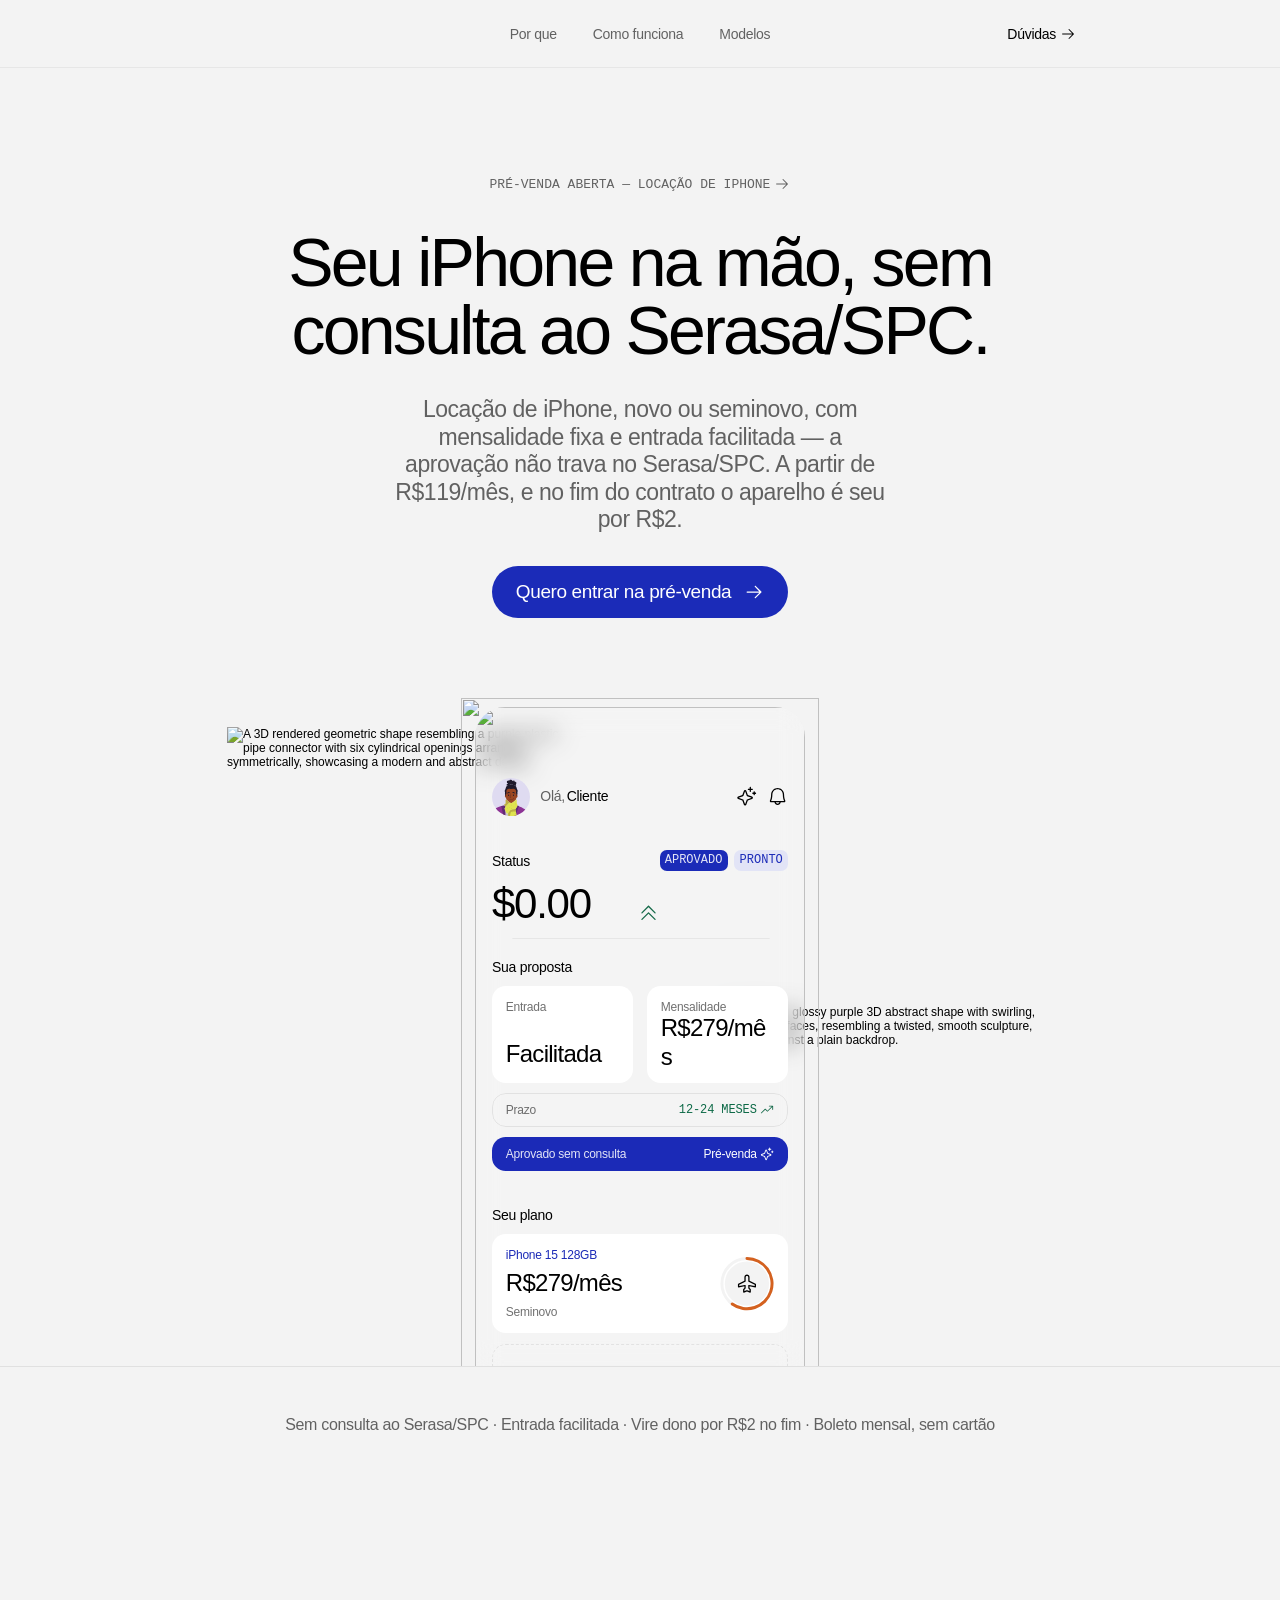
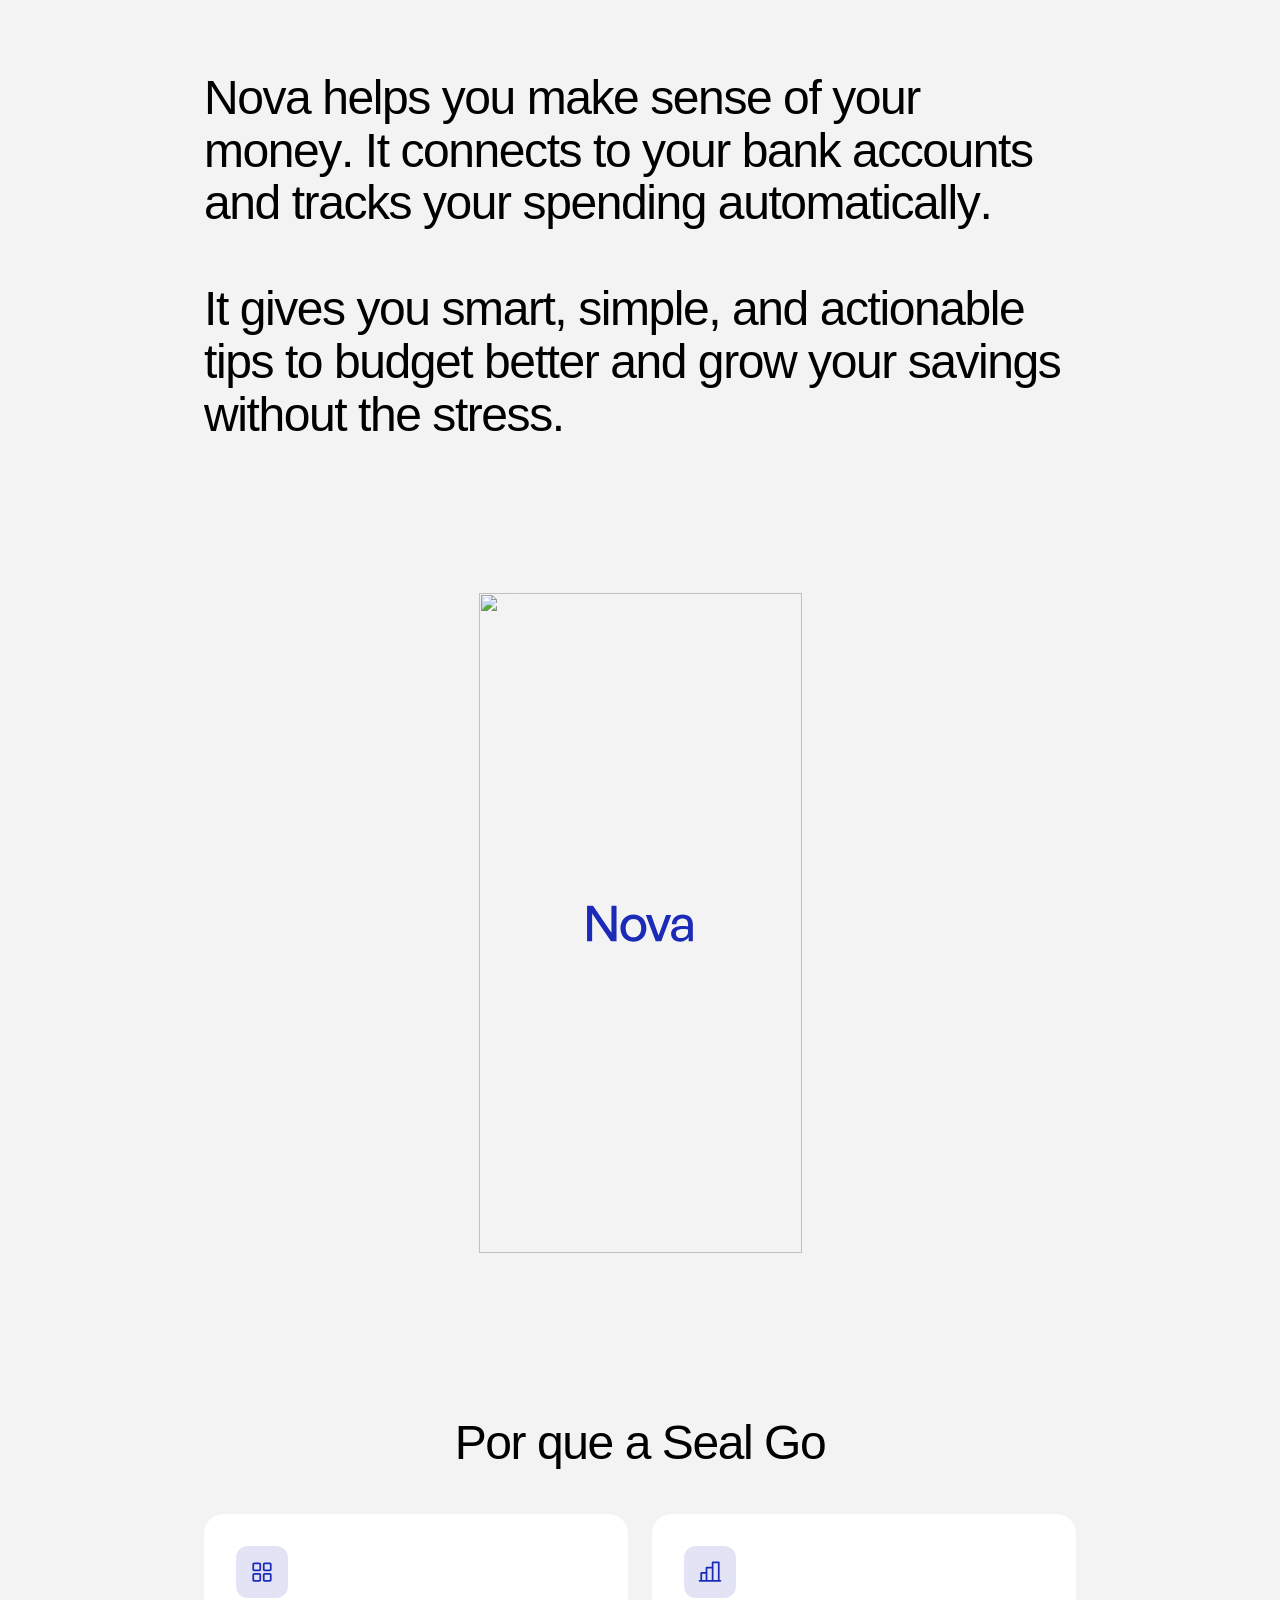
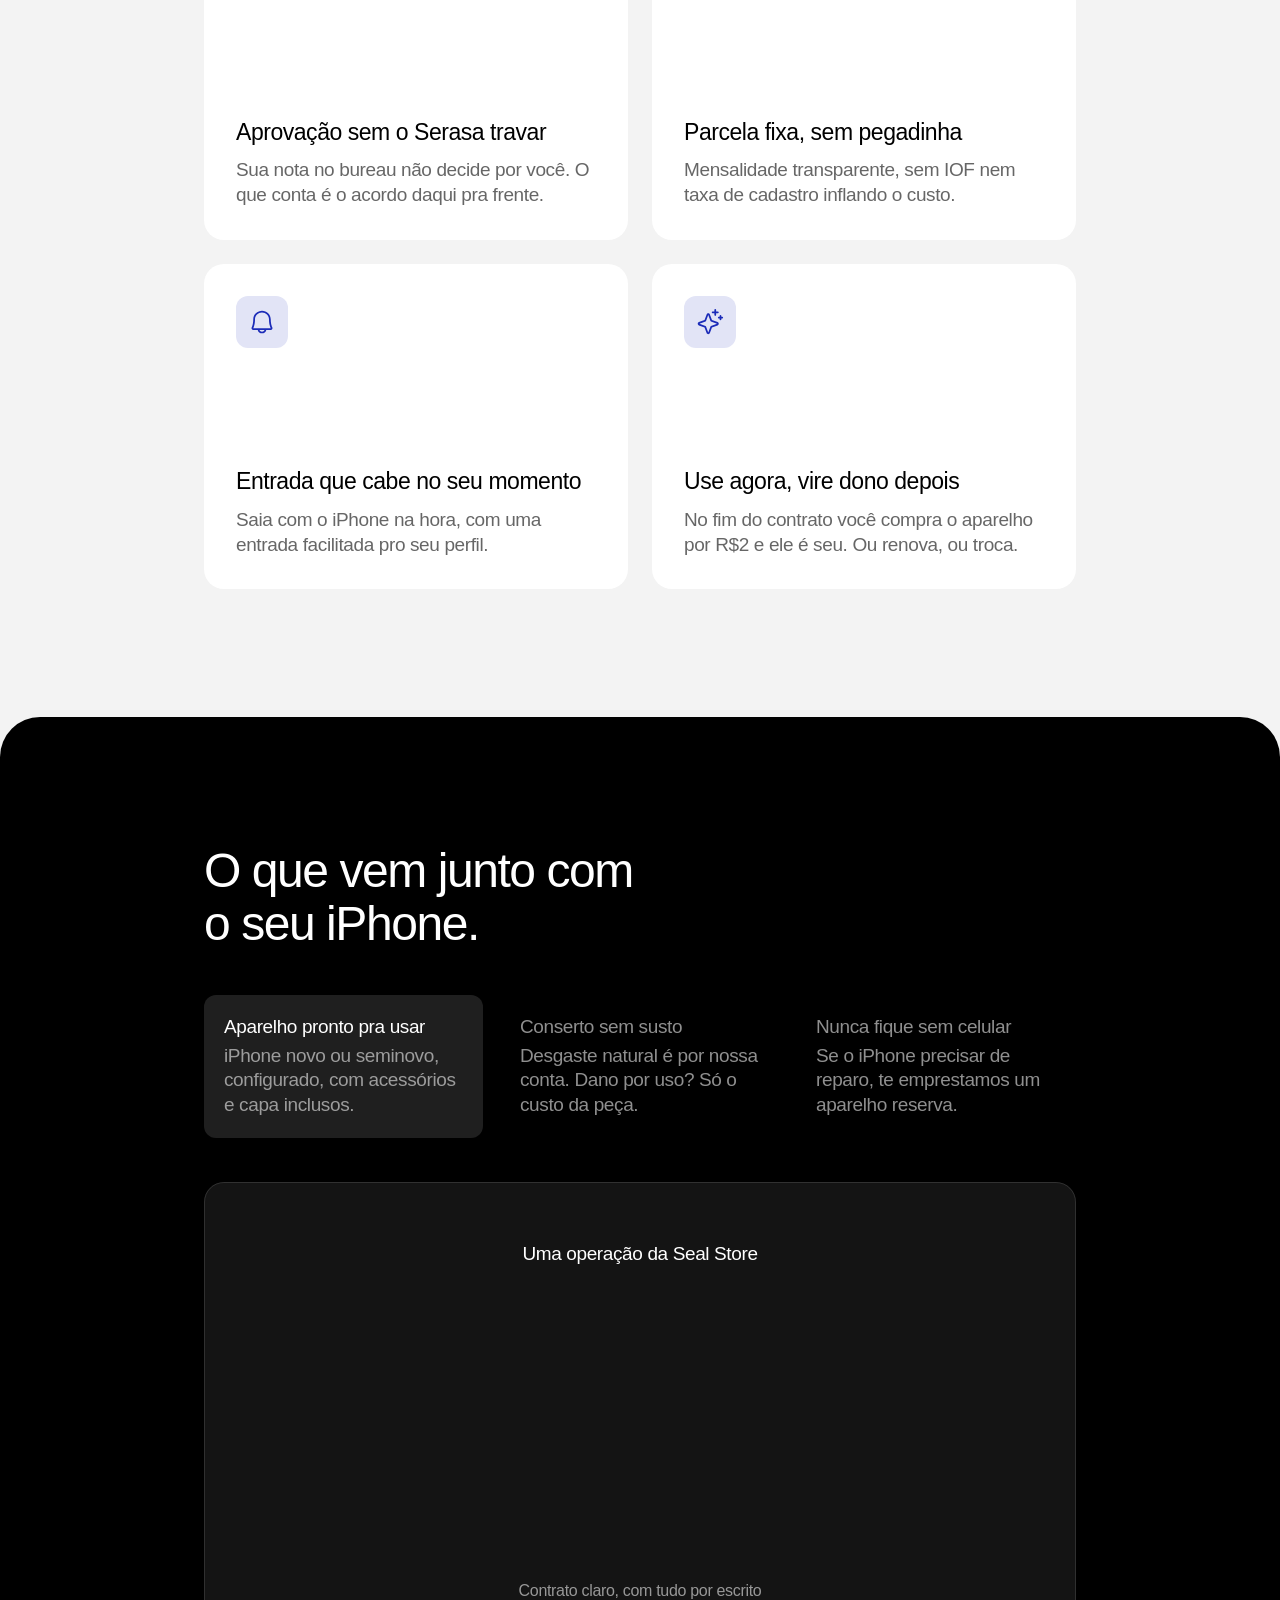
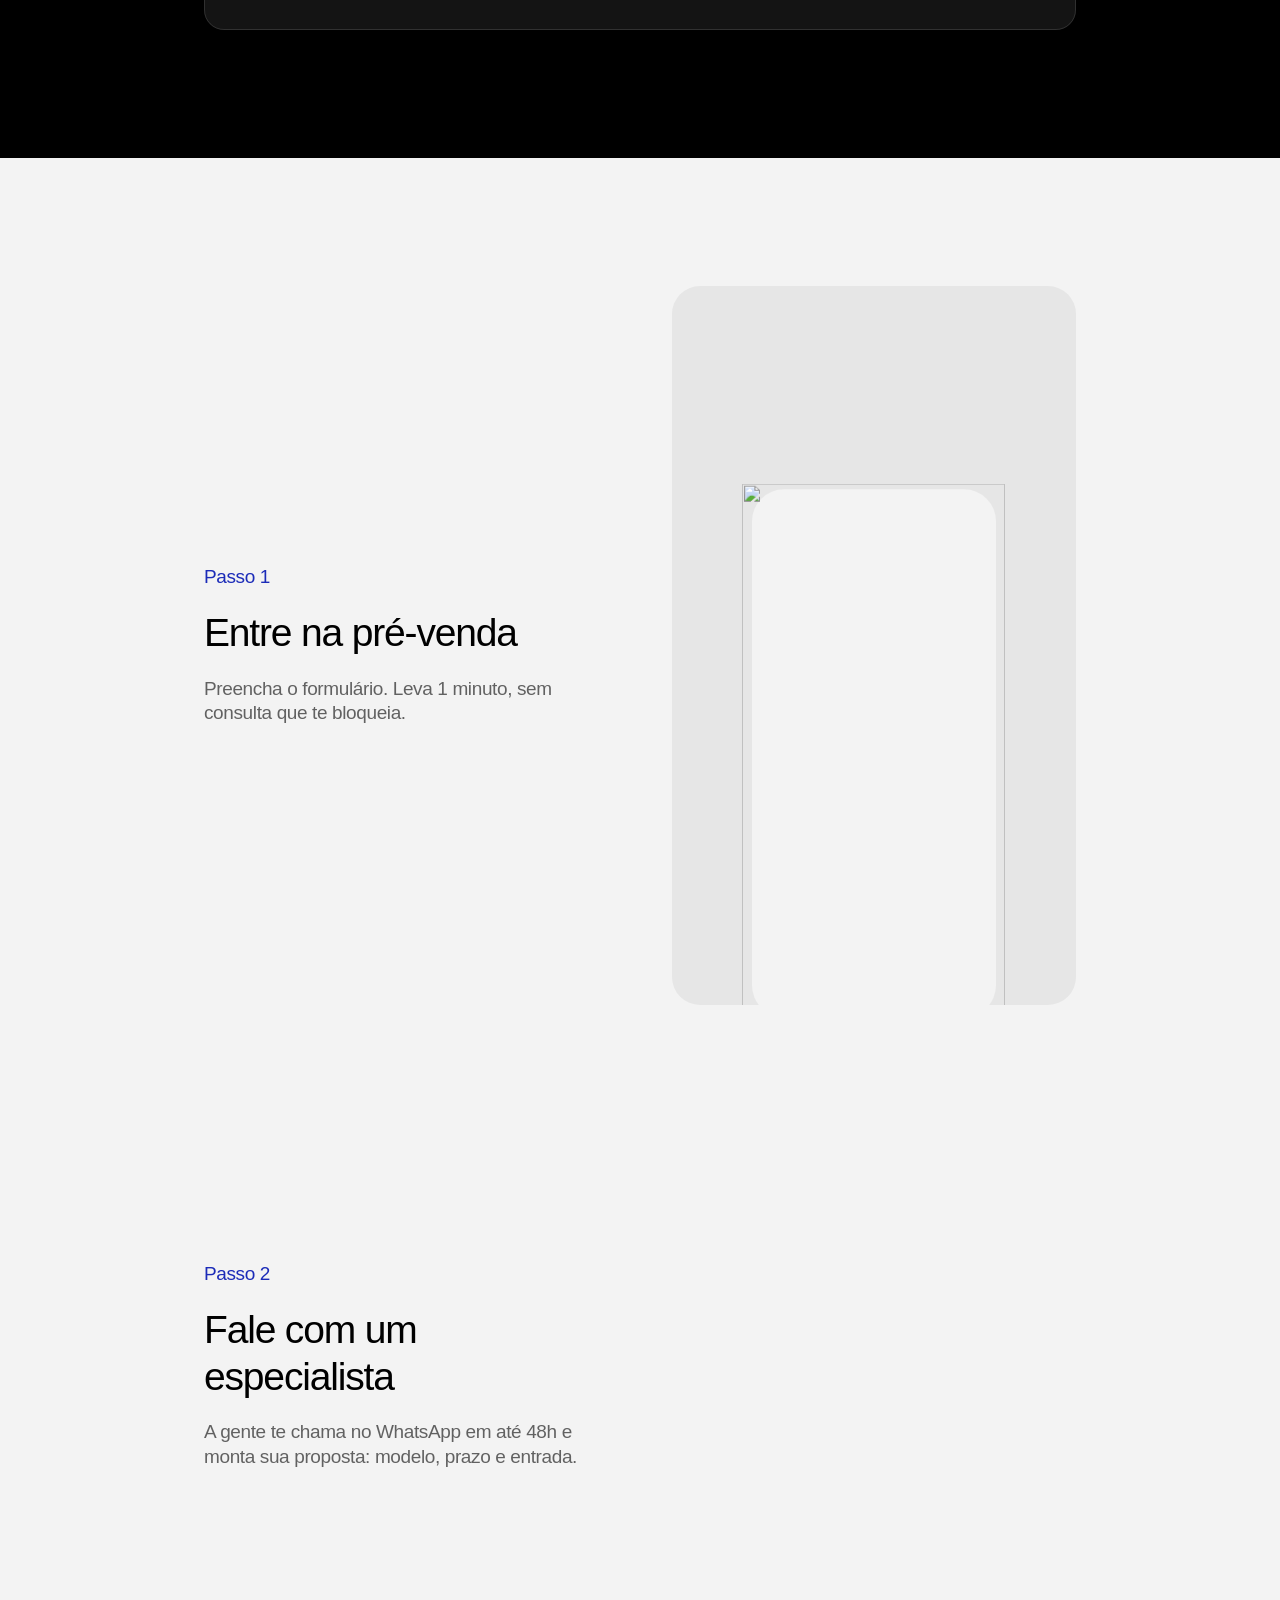
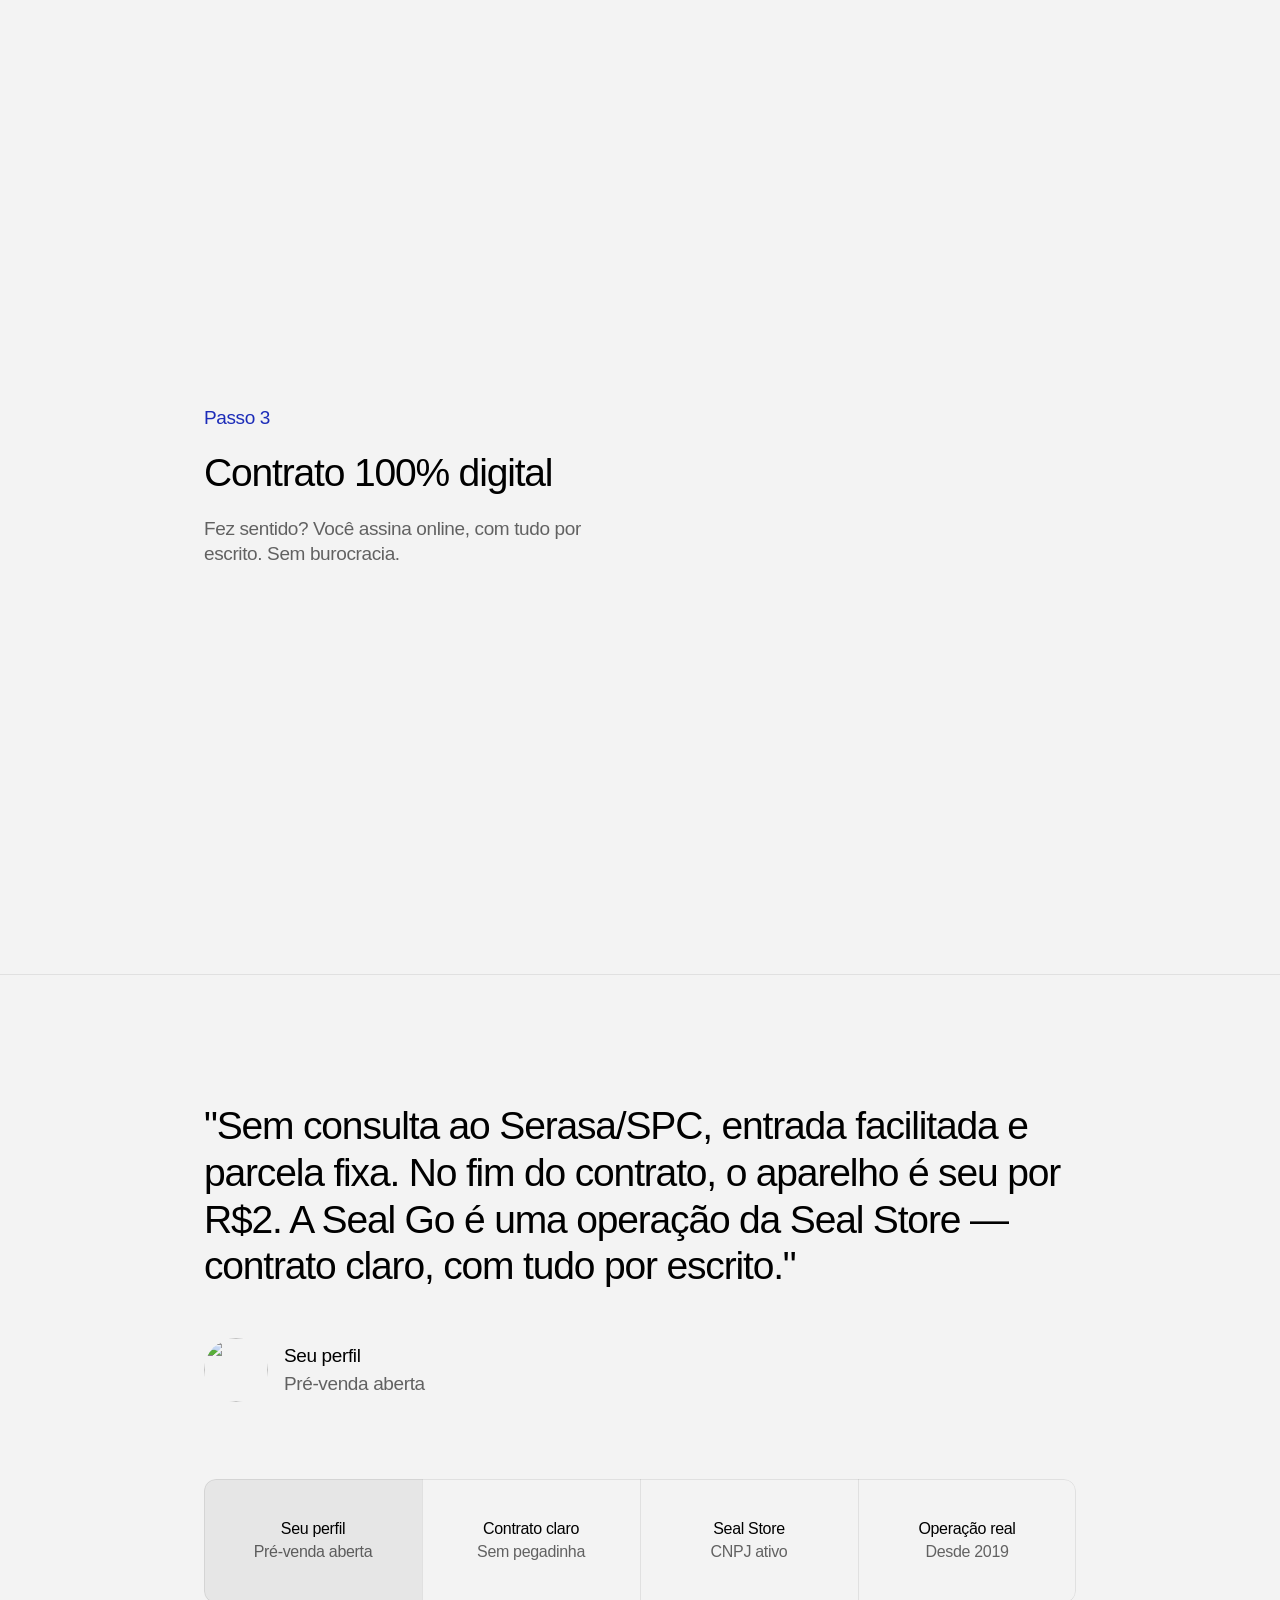
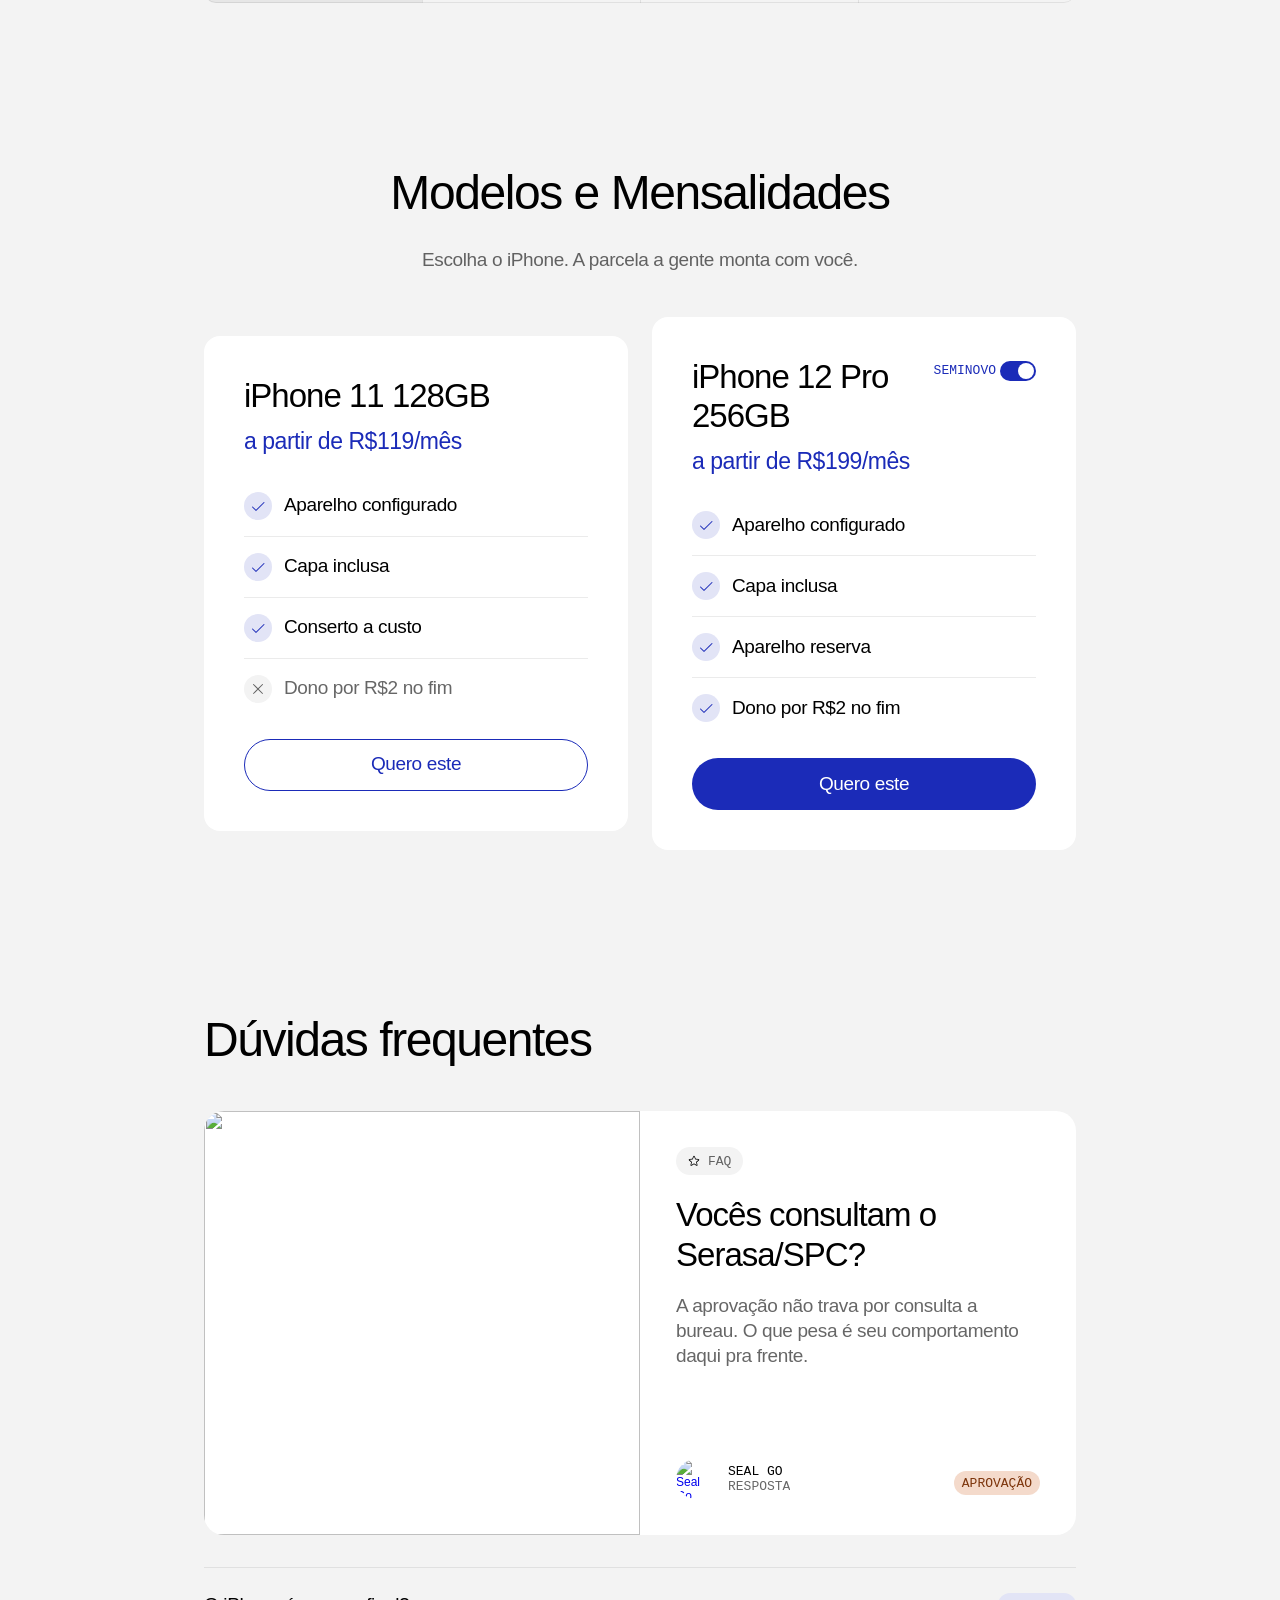
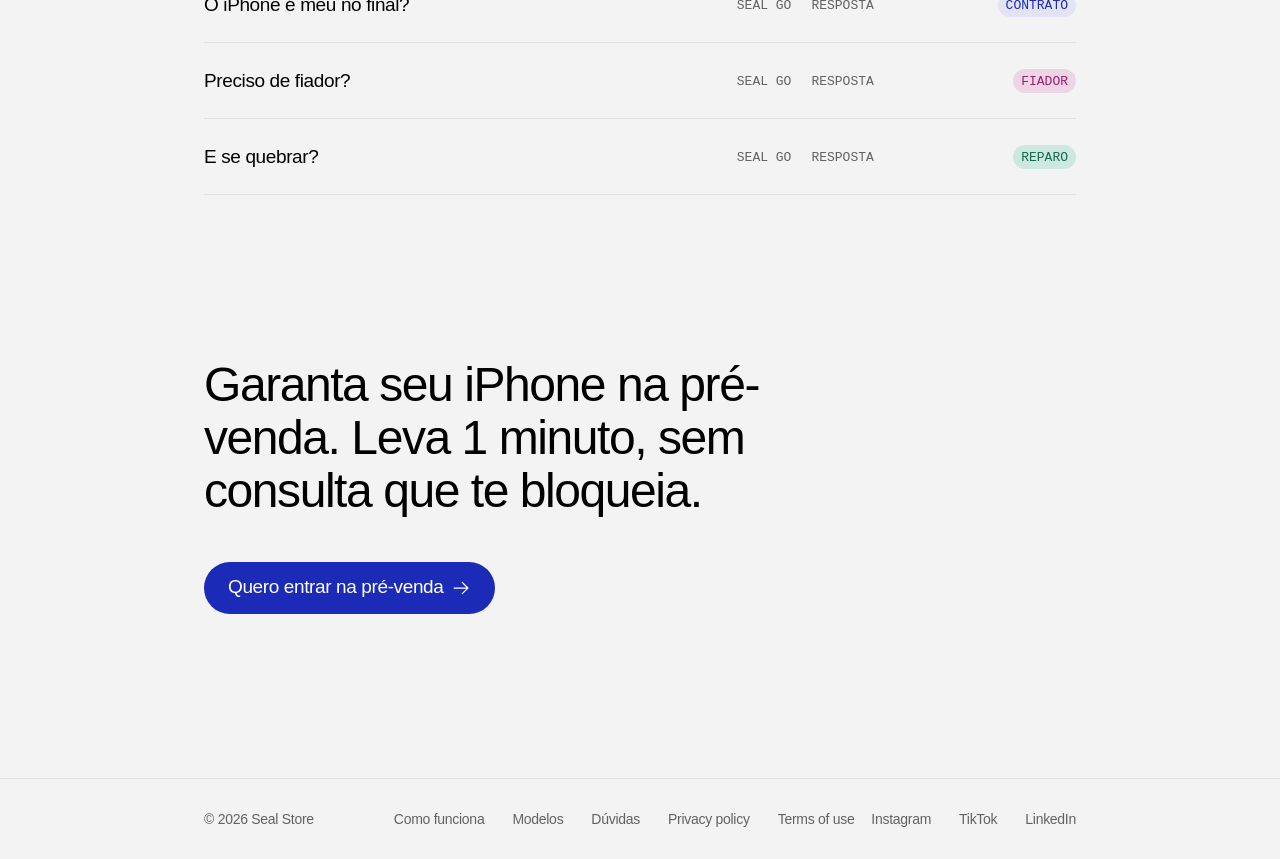
==== commit 3b94cc20: "Replace Nova copy with Seal Go landing page copy Surgical text replacement keeping all original Fram" ====
--- a/index.html
+++ b/index.html
@@ -1,627 +1,253 @@
-<!DOCTYPE html>
-<html lang="pt-BR">
+<!doctype html>
+<!-- Made in Framer · framer.com ✨ -->
+<!-- Published Feb 19, 2026, 9:38 AM UTC -->
+<html lang="en" data-redirect-timezone="1">
 <head>
-  <meta charset="UTF-8">
-  <meta name="viewport" content="width=device-width, initial-scale=1.0">
-  <title>Seal Go — Locação de iPhone sem consulta ao Serasa/SPC</title>
-  <meta name="description" content="Locação de iPhone, novo ou seminovo, com mensalidade fixa e entrada facilitada. Aprovação sem consulta ao Serasa/SPC. A partir de R$119/mês. Entre na pré-venda.">
-  <meta property="og:type" content="website">
-  <meta property="og:title" content="Seu iPhone sem consulta ao Serasa/SPC — Seal Go">
-  <meta property="og:description" content="A partir de R$119/mês, sem consulta ao Serasa/SPC. No fim do contrato, o aparelho é seu por R$2. Pré-venda aberta.">
-  <meta name="twitter:card" content="summary_large_image">
-  <meta name="twitter:title" content="Seu iPhone sem consulta ao Serasa/SPC — Seal Go">
-  <meta name="twitter:description" content="A partir de R$119/mês, sem consulta ao Serasa/SPC. No fim do contrato, o aparelho é seu por R$2. Pré-venda aberta.">
-  <meta name="keywords" content="locação de iPhone, alugar iPhone, iPhone sem consulta Serasa, iPhone negativado, iPhone parcelado sem cartão, alugar iPhone seminovo, Seal Go">
-  <link rel="preconnect" href="https://fonts.googleapis.com">
-  <link rel="preconnect" href="https://fonts.gstatic.com" crossorigin>
-  <link href="https://fonts.googleapis.com/css2?family=Inter:wght@400;500;700&family=Plus+Jakarta+Sans:wght@400;500;600;700&family=DM+Mono:wght@400;500&display=swap" rel="stylesheet">
-  <style>
-    *, *::before, *::after { margin: 0; padding: 0; box-sizing: border-box; }
-    html { scroll-behavior: smooth; }
+	<meta charset="utf-8">
+	
+	
+	
+	<!-- Start of headStart -->
+    
+    <!-- End of headStart -->
+	<meta name="viewport" content="width=device-width">
+	<meta name="generator" content="Framer 4ec240c">
+	<title>Seal Go — Locação de iPhone sem consulta ao Serasa/SPC</title>
+    <meta name="description" content="Locação de iPhone, novo ou seminovo, com mensalidade fixa e entrada facilitada. Aprovação sem consulta ao Serasa/SPC. A partir de R$119/mês. Entre na pré-venda.">
+    <meta name="framer-search-index" content="https://framerusercontent.com/sites/34kN7zEiBDqRrexnSFMvMZ/searchIndex-zoiqUlhWVPi6.json">
+    <meta name="framer-search-index-fallback" content="https://framerusercontent.com/sites/34kN7zEiBDqRrexnSFMvMZ/searchIndex-TmxAb8sKYjvn.json">
+    <link href="https://framerusercontent.com/images/sbMEOPcZkrafAtpDV2sGovzCQoY.png" rel="icon" media="(prefers-color-scheme: light)">
+    <link href="https://framerusercontent.com/images/sbMEOPcZkrafAtpDV2sGovzCQoY.png" rel="icon" media="(prefers-color-scheme: dark)">
+    <link rel="apple-touch-icon" href="https://framerusercontent.com/images/Ez7blnFQj9RidBgSlemmV5GE5X4.png">
+    <!-- Open Graph / Facebook -->
+    <meta property="og:type" content="website">
+    <meta property="og:title" content="Seu iPhone sem consulta ao Serasa/SPC — Seal Go">
+    <meta property="og:description" content="A partir de R$119/mês, sem consulta ao Serasa/SPC. No fim do contrato, o aparelho é seu por R$2. Pré-venda aberta.">
+    <meta property="og:image" content="https://framerusercontent.com/images/gm6GnayQf9ylFvMZ5fLvbduy1E.png">
+    <!-- Twitter -->
+    <meta name="twitter:card" content="summary_large_image">
+    <meta name="twitter:title" content="Seal Go — Locação de iPhone sem consulta ao Serasa/SPC">
+    <meta name="twitter:description" content="A partir de R$119/mês, sem consulta ao Serasa/SPC. No fim do contrato, o aparelho é seu por R$2.">
+    <meta name="twitter:image" content="https://framerusercontent.com/images/gm6GnayQf9ylFvMZ5fLvbduy1E.png">
+	
+	<style data-framer-font-css>/* cyrillic-ext */
+@font-face {
+  font-family: 'Fragment Mono';
+  font-style: normal;
+  font-weight: 400;
+  src: url(https://fonts.gstatic.com/s/fragmentmono/v6/4iCr6K5wfMRRjxp0DA6-2CLnB45HhrUI.woff2) format('woff2');
+  unicode-range: U+0460-052F, U+1C80-1C8A, U+20B4, U+2DE0-2DFF, U+A640-A69F, U+FE2E-FE2F;
+}
+/* latin-ext */
+@font-face {
+  font-family: 'Fragment Mono';
+  font-style: normal;
+  font-weight: 400;
+  src: url(https://fonts.gstatic.com/s/fragmentmono/v6/4iCr6K5wfMRRjxp0DA6-2CLnB41HhrUI.woff2) format('woff2');
+  unicode-range: U+0100-02BA, U+02BD-02C5, U+02C7-02CC, U+02CE-02D7, U+02DD-02FF, U+0304, U+0308, U+0329, U+1D00-1DBF, U+1E00-1E9F, U+1EF2-1EFF, U+2020, U+20A0-20AB, U+20AD-20C0, U+2113, U+2C60-2C7F, U+A720-A7FF;
+}
+/* latin */
+@font-face {
+  font-family: 'Fragment Mono';
+  font-style: normal;
+  font-weight: 400;
+  src: url(https://fonts.gstatic.com/s/fragmentmono/v6/4iCr6K5wfMRRjxp0DA6-2CLnB4NHhg.woff2) format('woff2');
+  unicode-range: U+0000-00FF, U+0131, U+0152-0153, U+02BB-02BC, U+02C6, U+02DA, U+02DC, U+0304, U+0308, U+0329, U+2000-206F, U+20AC, U+2122, U+2191, U+2193, U+2212, U+2215, U+FEFF, U+FFFD;
+}
 
-    :root {
-      --color-primary: #3042e6;
-      --color-primary-deep: #1b2bb8;
-      --color-surface: #ffffff;
-      --color-surface-muted: #f3f3f3;
-      --color-text: #000000;
-      --color-text-muted: #666666;
-      --color-border: #d8d8d8;
-      --color-border-light: #e6e6e6;
-      --color-mint: #1ec79a;
-      --color-mint-tint: #cce8e0;
-      --color-indigo-tint: #e2e4f6;
-
-      --font-display: "Plus Jakarta Sans", "General Sans", sans-serif;
-      --font-body: "Inter", sans-serif;
-      --font-mono: "DM Mono", monospace;
-
-      --radius-sm: 8px;
-      --radius-md: 12px;
-      --radius-lg: 16px;
-      --radius-xl: 20px;
-      --radius-full: 9999px;
-
-      --space-2xs: 4px;
-      --space-xs: 8px;
-      --space-sm: 12px;
-      --space-md: 16px;
-      --space-lg: 24px;
-      --space-xl: 32px;
-      --space-xxl: 64px;
-      --space-section: 128px;
-    }
-
-    body {
-      font-family: var(--font-body);
-      font-size: 16px;
-      font-weight: 400;
-      line-height: 140%;
-      letter-spacing: -0.01em;
-      color: var(--color-text-muted);
-      background: var(--color-surface);
-      overflow-x: hidden;
-    }
-
-    a { text-decoration: none; color: inherit; }
-    img { max-width: 100%; display: block; }
-    ul, ol { list-style: none; }
-
-    .container { max-width: 1200px; margin: 0 auto; padding: 0 var(--space-xl); }
-
-    .eyebrow {
-      font-family: var(--font-mono);
-      font-size: 12px;
-      font-weight: 500;
-      letter-spacing: 0.05em;
-      text-transform: uppercase;
-      color: var(--color-primary);
-      margin-bottom: var(--space-md);
-    }
-    .heading-hero {
-      font-family: var(--font-display);
-      font-size: clamp(36px, 5vw, 68px);
-      font-weight: 500;
-      line-height: 110%;
-      letter-spacing: -0.03em;
-      color: var(--color-text);
-    }
-    .heading-section {
-      font-family: var(--font-display);
-      font-size: clamp(32px, 4vw, 48px);
-      font-weight: 500;
-      line-height: 110%;
-      letter-spacing: -0.02em;
-      color: var(--color-text);
-    }
-    .heading-card {
-      font-family: var(--font-display);
-      font-size: 20px;
-      font-weight: 500;
-      line-height: 120%;
-      letter-spacing: -0.02em;
-      color: var(--color-text);
-    }
-    .body-large { font-size: 19px; line-height: 140%; letter-spacing: -0.01em; }
-    .caption { font-size: 13px; line-height: 130%; color: var(--color-text-muted); }
-
-    .btn {
-      display: inline-flex;
-      align-items: center;
-      justify-content: center;
-      font-family: var(--font-display);
-      font-size: 16px;
-      font-weight: 500;
-      line-height: 100%;
-      letter-spacing: -0.01em;
-      padding: 14px 28px;
-      border-radius: var(--radius-full);
-      border: 1px solid transparent;
-      cursor: pointer;
-      transition: background 0.2s, border-color 0.2s;
-    }
-    .btn-primary { background: var(--color-primary); color: #fff; border-color: var(--color-primary); }
-    .btn-primary:hover { background: var(--color-primary-deep); border-color: var(--color-primary-deep); }
-    .btn-secondary { background: transparent; color: var(--color-primary); border-color: var(--color-border); }
-    .btn-secondary:hover { background: var(--color-surface-muted); }
-    .btn-sm { font-size: 14px; padding: 10px 20px; }
-
-    .badge {
-      display: inline-flex;
-      align-items: center;
-      padding: 4px 10px;
-      background: var(--color-surface-muted);
-      color: var(--color-text);
-      border-radius: var(--radius-full);
-      font-family: var(--font-display);
-      font-size: 12px;
-      font-weight: 500;
-    }
-
-    .card {
-      background: var(--color-surface);
-      border: 1px solid var(--color-border-light);
-      border-radius: var(--radius-xl);
-      padding: var(--space-lg);
-    }
-
-    /* Nav */
-    .nav {
-      position: fixed; top: 0; left: 0; right: 0;
-      height: 64px;
-      background: rgba(255,255,255,0.76);
-      backdrop-filter: blur(12px);
-      -webkit-backdrop-filter: blur(12px);
-      border-bottom: 1px solid var(--color-border-light);
-      z-index: 100;
-      display: flex; align-items: center;
-    }
-    .nav .container { display: flex; align-items: center; justify-content: space-between; width: 100%; }
-    .nav-brand { font-family: var(--font-display); font-size: 20px; font-weight: 600; color: var(--color-text); letter-spacing: -0.02em; }
-    .nav-links { display: flex; align-items: center; gap: var(--space-xl); }
-    .nav-links a { font-family: var(--font-body); font-size: 14px; font-weight: 500; color: var(--color-text); transition: color 0.2s; }
-    .nav-links a:hover { color: var(--color-primary); }
-
-    .section { padding: var(--space-section) 0; }
-    .section-muted { background: var(--color-surface-muted); }
-    .section-dark { background: var(--color-primary-deep); color: #fff; }
-    .section-dark .eyebrow { color: rgba(255,255,255,0.56); }
-    .section-dark .heading-section { color: #fff; }
-    .section-dark .body-large { color: rgba(255,255,255,0.76); }
-    .section-header { text-align: center; max-width: 700px; margin: 0 auto var(--space-xxl); }
-    .section-header p { margin-top: var(--space-md); }
-
-    /* Hero */
-    .hero { padding-top: calc(64px + var(--space-section)); padding-bottom: var(--space-section); text-align: center; }
-    .hero .eyebrow { display: inline-flex; gap: var(--space-sm); align-items: center; }
-    .hero .eyebrow span { opacity: 0.5; }
-    .hero-headline { max-width: 800px; margin: 0 auto var(--space-lg); }
-    .hero-subhead { max-width: 620px; margin: 0 auto var(--space-xl); font-size: 19px; line-height: 140%; color: var(--color-text-muted); }
-    .hero-subhead strong { color: var(--color-text); font-weight: 600; }
-    .hero-ctas { display: flex; justify-content: center; gap: var(--space-md); margin-bottom: var(--space-xl); }
-    .hero-trust { display: flex; justify-content: center; flex-wrap: wrap; gap: var(--space-lg); }
-    .hero-trust-item { display: flex; align-items: center; gap: var(--space-xs); font-size: 14px; font-weight: 500; color: var(--color-text-muted); }
-    .hero-trust-item .dot { width: 6px; height: 6px; border-radius: 50%; background: var(--color-mint); flex-shrink: 0; }
-
-    /* Marquee */
-    .marquee { overflow: hidden; padding: var(--space-lg) 0; border-top: 1px solid var(--color-border-light); border-bottom: 1px solid var(--color-border-light); }
-    .marquee-track { display: flex; gap: var(--space-xxl); animation: marquee-scroll 30s linear infinite; width: max-content; }
-    .marquee-item { font-family: var(--font-display); font-size: 14px; font-weight: 500; color: var(--color-text-muted); white-space: nowrap; display: flex; align-items: center; gap: var(--space-sm); }
-    .marquee-item::before { content: ""; width: 6px; height: 6px; border-radius: 50%; background: var(--color-primary); flex-shrink: 0; }
-    @keyframes marquee-scroll { 0% { transform: translateX(0); } 100% { transform: translateX(-50%); } }
-
-    /* Grids */
-    .grid-2 { display: grid; grid-template-columns: repeat(2, 1fr); gap: var(--space-lg); }
-    .grid-3 { display: grid; grid-template-columns: repeat(3, 1fr); gap: var(--space-lg); }
-    .grid-4 { display: grid; grid-template-columns: repeat(4, 1fr); gap: var(--space-lg); }
-
-    /* Why cards */
-    .why-card { padding: var(--space-xl); }
-    .why-card .card-number { font-family: var(--font-mono); font-size: 12px; font-weight: 500; color: var(--color-primary); margin-bottom: var(--space-sm); }
-    .why-card h3 { margin-bottom: var(--space-sm); }
-    .why-card p { font-size: 15px; line-height: 140%; }
-
-    /* Incluso */
-    .incluso-card { padding: var(--space-xl); }
-    .incluso-card h3 { margin-bottom: var(--space-sm); }
-    .incluso-seal { text-align: center; margin-top: var(--space-xl); padding: var(--space-lg); background: var(--color-indigo-tint); border-radius: var(--radius-xl); }
-    .incluso-seal p { font-size: 15px; color: var(--color-primary-deep); font-weight: 500; }
-
-    /* Steps */
-    .steps-grid { display: grid; grid-template-columns: 1fr 1fr; gap: var(--space-xl); align-items: start; }
-    .steps-list { display: flex; flex-direction: column; gap: var(--space-xl); }
-    .step-item { display: flex; gap: var(--space-md); }
-    .step-number { width: 36px; height: 36px; border-radius: 50%; background: var(--color-primary); color: #fff; display: flex; align-items: center; justify-content: center; font-family: var(--font-display); font-size: 14px; font-weight: 600; flex-shrink: 0; }
-    .step-content h3 { margin-bottom: var(--space-2xs); }
-    .step-content p { font-size: 15px; line-height: 140%; }
-    .step-mockup { font-family: var(--font-mono); font-size: 12px; color: var(--color-primary); margin-top: var(--space-xs); }
-    .steps-visual { position: sticky; top: 96px; background: var(--color-surface-muted); border-radius: var(--radius-xl); padding: var(--space-xxl) var(--space-xl); display: flex; align-items: center; justify-content: center; min-height: 400px; }
-    .steps-visual .screen { background: var(--color-surface); border: 1px solid var(--color-border-light); border-radius: var(--radius-xl); padding: var(--space-xl); max-width: 280px; margin: 0 auto; text-align: center; }
-    .badge-approved { display: inline-flex; align-items: center; gap: var(--space-xs); background: var(--color-mint-tint); color: #156949; padding: 6px 14px; border-radius: var(--radius-full); font-family: var(--font-display); font-size: 13px; font-weight: 500; margin-bottom: var(--space-md); }
-
-    /* Modelos */
-    .modelo-card { padding: var(--space-xl); display: flex; flex-direction: column; justify-content: space-between; }
-    .modelo-state { font-family: var(--font-mono); font-size: 11px; font-weight: 500; color: var(--color-primary); text-transform: uppercase; margin-bottom: var(--space-xs); }
-    .modelo-card h3 { font-family: var(--font-display); font-size: 20px; font-weight: 500; color: var(--color-text); margin-bottom: var(--space-sm); }
-    .modelo-price { font-family: var(--font-display); font-size: 28px; font-weight: 500; color: var(--color-text); letter-spacing: -0.02em; margin-bottom: var(--space-2xs); }
-    .modelo-price span { font-size: 14px; font-weight: 400; color: var(--color-text-muted); }
-    .badge-popular { background: var(--color-primary); color: #fff; font-size: 11px; padding: 3px 8px; }
-    .modelo-card .btn { width: 100%; margin-top: var(--space-md); }
-    .tradein-card { background: var(--color-indigo-tint); border: none; padding: var(--space-xl); text-align: center; border-radius: var(--radius-xl); }
-    .tradein-card h3 { color: var(--color-primary-deep); margin-bottom: var(--space-sm); }
-    .tradein-card p { color: var(--color-primary-deep); margin-bottom: var(--space-md); font-size: 15px; }
-
-    /* FAQ */
-    .faq-list { max-width: 800px; margin: 0 auto; }
-    .faq-item { border-bottom: 1px solid var(--color-border-light); }
-    .faq-question { width: 100%; background: none; border: none; padding: var(--space-lg) 0; font-family: var(--font-display); font-size: 18px; font-weight: 500; color: var(--color-text); text-align: left; cursor: pointer; display: flex; justify-content: space-between; align-items: center; gap: var(--space-md); letter-spacing: -0.02em; }
-    .faq-question::after { content: "+"; font-size: 24px; font-weight: 400; color: var(--color-text-muted); flex-shrink: 0; }
-    .faq-item.open .faq-question::after { content: "\2212"; }
-    .faq-answer { max-height: 0; overflow: hidden; transition: max-height 0.3s ease; }
-    .faq-item.open .faq-answer { max-height: 300px; }
-    .faq-answer p { padding-bottom: var(--space-lg); font-size: 15px; line-height: 150%; }
-
-    /* Prevenda */
-    .prevenda-grid { display: grid; grid-template-columns: 1fr 1fr; gap: var(--space-xxl); align-items: start; }
-    .prevenda-text { padding-top: var(--space-xl); }
-    .prevenda-text p { margin-top: var(--space-md); }
-    .prevenda-form iframe { border: none; width: 100%; min-height: 600px; border-radius: var(--radius-xl); }
-    .prevenda-legal { margin-top: var(--space-sm); font-size: 12px; color: var(--color-text-muted); }
-
-    /* CTA Final */
-    .cta-final { text-align: center; padding: var(--space-section) 0; }
-    .cta-final p { max-width: 500px; margin: var(--space-md) auto var(--space-xl); }
-
-    /* Footer */
-    .footer { padding: var(--space-xxl) 0 var(--space-xl); border-top: 1px solid var(--color-border-light); }
-    .footer-top { display: flex; justify-content: space-between; align-items: start; margin-bottom: var(--space-xxl); }
-    .footer-brand { font-family: var(--font-display); font-size: 20px; font-weight: 600; color: var(--color-text); margin-bottom: var(--space-xs); }
-    .footer-tagline { font-size: 14px; color: var(--color-text-muted); max-width: 300px; }
-    .footer-links { display: flex; gap: var(--space-xxl); }
-    .footer-links a { font-size: 14px; color: var(--color-text-muted); transition: color 0.2s; }
-    .footer-links a:hover { color: var(--color-primary); }
-    .footer-legal { font-size: 12px; line-height: 160%; color: var(--color-text-muted); border-top: 1px solid var(--color-border-light); padding-top: var(--space-lg); }
-    .footer-legal a { color: var(--color-primary); text-decoration: underline; }
-    .footer-bottom-links { display: flex; gap: var(--space-lg); margin-top: var(--space-md); }
-
-    /* Responsive */
-    @media (max-width: 1024px) {
-      :root { --space-section: 80px; }
-      .grid-4 { grid-template-columns: repeat(2, 1fr); }
-      .steps-grid { grid-template-columns: 1fr; }
-      .steps-visual { display: none; }
-      .prevenda-grid { grid-template-columns: 1fr; }
-    }
-    @media (max-width: 768px) {
-      .nav-links { display: none; }
-      .grid-2, .grid-3 { grid-template-columns: 1fr; }
-      .grid-4 { grid-template-columns: 1fr; }
-      .hero-ctas { flex-direction: column; align-items: center; }
-      .hero-trust { flex-direction: column; align-items: center; }
-      .footer-top { flex-direction: column; gap: var(--space-xl); }
-      .footer-links { flex-wrap: wrap; gap: var(--space-lg); }
-    }
-  </style>
-</head>
+@font-face { font-family: "DM Mono"; src: url("https://fonts.gstatic.com/s/dmmono/v14/aFTR7PB1QTsUX8KYvumzIYGnbKX9Rlk.woff2"); font-style: normal; font-weight: 500 }
+@font-face { font-family: "DM Mono"; src: url("https://fonts.gstatic.com/s/dmmono/v14/aFTT7PB1QTsUX8KYth-o9YetbYf4VllXuA.woff2"); font-style: italic; font-weight: 500 }
+@font-face { font-family: "Inter"; src: url("https://framerusercontent.com/assets/5vvr9Vy74if2I6bQbJvbw7SY1pQ.woff2"); font-display: swap; font-style: normal; font-weight: 400; unicode-range: U+0460-052F, U+1C80-1C88, U+20B4, U+2DE0-2DFF, U+A640-A69F, U+FE2E-FE2F }
+@font-face { font-family: "Inter"; src: url("https://framerusercontent.com/assets/EOr0mi4hNtlgWNn9if640EZzXCo.woff2"); font-display: swap; font-style: normal; font-weight: 400; unicode-range: U+0301, U+0400-045F, U+0490-0491, U+04B0-04B1, U+2116 }
+@font-face { font-family: "Inter"; src: url("https://framerusercontent.com/assets/Y9k9QrlZAqio88Klkmbd8VoMQc.woff2"); font-display: swap; font-style: normal; font-weight: 400; unicode-range: U+1F00-1FFF }
+@font-face { font-family: "Inter"; src: url("https://framerusercontent.com/assets/OYrD2tBIBPvoJXiIHnLoOXnY9M.woff2"); font-display: swap; font-style: normal; font-weight: 400; unicode-range: U+0370-03FF }
+@font-face { font-family: "Inter"; src: url("https://framerusercontent.com/assets/JeYwfuaPfZHQhEG8U5gtPDZ7WQ.woff2"); font-display: swap; font-style: normal; font-weight: 400; unicode-range: U+0100-024F, U+0259, U+1E00-1EFF, U+2020, U+20A0-20AB, U+20AD-20CF, U+2113, U+2C60-2C7F, U+A720-A7FF }
+@font-face { font-family: "Inter"; src: url("https://framerusercontent.com/assets/GrgcKwrN6d3Uz8EwcLHZxwEfC4.woff2"); font-display: swap; font-style: normal; font-weight: 400; unicode-range: U+0000-00FF, U+0131, U+0152-0153, U+02BB-02BC, U+02C6, U+02DA, U+02DC, U+2000-206F, U+2070, U+2074-207E, U+2080-208E, U+20AC, U+2122, U+2191, U+2193, U+2212, U+2215, U+FEFF, U+FFFD }
+@font-face { font-family: "Inter"; src: url("https://framerusercontent.com/assets/b6Y37FthZeALduNqHicBT6FutY.woff2"); font-display: swap; font-style: normal; font-weight: 400; unicode-range: U+0102-0103, U+0110-0111, U+0128-0129, U+0168-0169, U+01A0-01A1, U+01AF-01B0, U+1EA0-1EF9, U+20AB }
+@font-face { font-family: "Inter"; src: url("https://framerusercontent.com/assets/vQyevYAyHtARFwPqUzQGpnDs.woff2"); font-display: swap; font-style: normal; font-weight: 400; unicode-range: U+0000-00FF, U+0131, U+0152-0153, U+02BB-02BC, U+02C6, U+02DA, U+02DC, U+2000-206F, U+2074, U+20AC, U+2122, U+2191, U+2193, U+2212, U+2215, U+FEFF, U+FFFD }
+@font-face { font-family: "Inter"; src: url("https://framerusercontent.com/assets/DpPBYI0sL4fYLgAkX8KXOPVt7c.woff2"); font-display: swap; font-style: normal; font-weight: 700; unicode-range: U+0460-052F, U+1C80-1C88, U+20B4, U+2DE0-2DFF, U+A640-A69F, U+FE2E-FE2F }
+@font-face { font-family: "Inter"; src: url("https://framerusercontent.com/assets/4RAEQdEOrcnDkhHiiCbJOw92Lk.woff2"); font-display: swap; font-style: normal; font-weight: 700; unicode-range: U+0301, U+0400-045F, U+0490-0491, U+04B0-04B1, U+2116 }
+@font-face { font-family: "Inter"; src: url("https://framerusercontent.com/assets/1K3W8DizY3v4emK8Mb08YHxTbs.woff2"); font-display: swap; font-style: normal; font-weight: 700; unicode-range: U+1F00-1FFF }
+@font-face { font-family: "Inter"; src: url("https://framerusercontent.com/assets/tUSCtfYVM1I1IchuyCwz9gDdQ.woff2"); font-display: swap; font-style: normal; font-weight: 700; unicode-range: U+0370-03FF }
+@font-face { font-family: "Inter"; src: url("https://framerusercontent.com/assets/VgYFWiwsAC5OYxAycRXXvhze58.woff2"); font-display: swap; font-style: normal; font-weight: 700; unicode-range: U+0100-024F, U+0259, U+1E00-1EFF, U+2020, U+20A0-20AB, U+20AD-20CF, U+2113, U+2C60-2C7F, U+A720-A7FF }
+@font-face { font-family: "Inter"; src: url("https://framerusercontent.com/assets/DXD0Q7LSl7HEvDzucnyLnGBHM.woff2"); font-display: swap; font-style: normal; font-weight: 700; unicode-range: U+0000-00FF, U+0131, U+0152-0153, U+02BB-02BC, U+02C6, U+02DA, U+02DC, U+2000-206F, U+2074, U+20AC, U+2122, U+2191, U+2193, U+2212, U+2215, U+FEFF, U+FFFD }
+@font-face { font-family: "Inter"; src: url("https://framerusercontent.com/assets/GIryZETIX4IFypco5pYZONKhJIo.woff2"); font-display: swap; font-style: normal; font-weight: 700; unicode-range: U+0102-0103, U+0110-0111, U+0128-0129, U+0168-0169, U+01A0-01A1, U+01AF-01B0, U+1EA0-1EF9, U+20AB }
+@font-face { font-family: "Inter"; src: url("https://framerusercontent.com/assets/H89BbHkbHDzlxZzxi8uPzTsp90.woff2"); font-display: swap; font-style: italic; font-weight: 700; unicode-range: U+0460-052F, U+1C80-1C88, U+20B4, U+2DE0-2DFF, U+A640-A69F, U+FE2E-FE2F }
+@font-face { font-family: "Inter"; src: url("https://framerusercontent.com/assets/u6gJwDuwB143kpNK1T1MDKDWkMc.woff2"); font-display: swap; font-style: italic; font-weight: 700; unicode-range: U+0301, U+0400-045F, U+0490-0491, U+04B0-04B1, U+2116 }
+@font-face { font-family: "Inter"; src: url("https://framerusercontent.com/assets/43sJ6MfOPh1LCJt46OvyDuSbA6o.woff2"); font-display: swap; font-style: italic; font-weight: 700; unicode-range: U+1F00-1FFF }
+@font-face { font-family: "Inter"; src: url("https://framerusercontent.com/assets/wccHG0r4gBDAIRhfHiOlq6oEkqw.woff2"); font-display: swap; font-style: italic; font-weight: 700; unicode-range: U+0370-03FF }
+@font-face { font-family: "Inter"; src: url("https://framerusercontent.com/assets/WZ367JPwf9bRW6LdTHN8rXgSjw.woff2"); font-display: swap; font-style: italic; font-weight: 700; unicode-range: U+0100-024F, U+0259, U+1E00-1EFF, U+2020, U+20A0-20AB, U+20AD-20CF, U+2113, U+2C60-2C7F, U+A720-A7FF }
+@font-face { font-family: "Inter"; src: url("https://framerusercontent.com/assets/QxmhnWTzLtyjIiZcfaLIJ8EFBXU.woff2"); font-display: swap; font-style: italic; font-weight: 700; unicode-range: U+0000-00FF, U+0131, U+0152-0153, U+02BB-02BC, U+02C6, U+02DA, U+02DC, U+2000-206F, U+2074, U+20AC, U+2122, U+2191, U+2193, U+2212, U+2215, U+FEFF, U+FFFD }
+@font-face { font-family: "Inter"; src: url("https://framerusercontent.com/assets/2A4Xx7CngadFGlVV4xrO06OBHY.woff2"); font-display: swap; font-style: italic; font-weight: 700; unicode-range: U+0102-0103, U+0110-0111, U+0128-0129, U+0168-0169, U+01A0-01A1, U+01AF-01B0, U+1EA0-1EF9, U+20AB }
+@font-face { font-family: "Inter"; src: url("https://framerusercontent.com/assets/CfMzU8w2e7tHgF4T4rATMPuWosA.woff2"); font-display: swap; font-style: italic; font-weight: 400; unicode-range: U+0460-052F, U+1C80-1C88, U+20B4, U+2DE0-2DFF, U+A640-A69F, U+FE2E-FE2F }
+@font-face { font-family: "Inter"; src: url("https://framerusercontent.com/assets/867QObYax8ANsfX4TGEVU9YiCM.woff2"); font-display: swap; font-style: italic; font-weight: 400; unicode-range: U+0301, U+0400-045F, U+0490-0491, U+04B0-04B1, U+2116 }
+@font-face { font-family: "Inter"; src: url("https://framerusercontent.com/assets/Oyn2ZbENFdnW7mt2Lzjk1h9Zb9k.woff2"); font-display: swap; font-style: italic; font-weight: 400; unicode-range: U+1F00-1FFF }
+@font-face { font-family: "Inter"; src: url("https://framerusercontent.com/assets/cdAe8hgZ1cMyLu9g005pAW3xMo.woff2"); font-display: swap; font-style: italic; font-weight: 400; unicode-range: U+0370-03FF }
+@font-face { font-family: "Inter"; src: url("https://framerusercontent.com/assets/DOfvtmE1UplCq161m6Hj8CSQYg.woff2"); font-display: swap; font-style: italic; font-weight: 400; unicode-range: U+0100-024F, U+0259, U+1E00-1EFF, U+2020, U+20A0-20AB, U+20AD-20CF, U+2113, U+2C60-2C7F, U+A720-A7FF }
+@font-face { font-family: "Inter"; src: url("https://framerusercontent.com/assets/vFzuJY0c65av44uhEKB6vyjFMg.woff2"); font-display: swap; font-style: italic; font-weight: 400; unicode-range: U+0000-00FF, U+0131, U+0152-0153, U+02BB-02BC, U+02C6, U+02DA, U+02DC, U+2000-206F, U+2074, U+20AC, U+2122, U+2191, U+2193, U+2212, U+2215, U+FEFF, U+FFFD }
+@font-face { font-family: "Inter"; src: url("https://framerusercontent.com/assets/tKtBcDnBMevsEEJKdNGhhkLzYo.woff2"); font-display: swap; font-style: italic; font-weight: 400; unicode-range: U+0102-0103, U+0110-0111, U+0128-0129, U+0168-0169, U+01A0-01A1, U+01AF-01B0, U+1EA0-1EF9, U+20AB }
+@font-face { font-family: "Inter"; src: url("https://framerusercontent.com/assets/mkY5Sgyq51ik0AMrSBwhm9DJg.woff2"); font-style: normal; font-weight: 900; unicode-range: U+0460-052F, U+1C80-1C88, U+20B4, U+2DE0-2DFF, U+A640-A69F, U+FE2E-FE2F }
+@font-face { font-family: "Inter"; src: url("https://framerusercontent.com/assets/X5hj6qzcHUYv7h1390c8Rhm6550.woff2"); font-style: normal; font-weight: 900; unicode-range: U+0301, U+0400-045F, U+0490-0491, U+04B0-04B1, U+2116 }
+@font-face { font-family: "Inter"; src: url("https://framerusercontent.com/assets/gQhNpS3tN86g8RcVKYUUaKt2oMQ.woff2"); font-style: normal; font-weight: 900; unicode-range: U+1F00-1FFF }
+@font-face { font-family: "Inter"; src: url("https://framerusercontent.com/assets/cugnVhSraaRyANCaUtI5FV17wk.woff2"); font-style: normal; font-weight: 900; unicode-range: U+0370-03FF }
+@font-face { font-family: "Inter"; src: url("https://framerusercontent.com/assets/5HcVoGak8k5agFJSaKa4floXVu0.woff2"); font-style: normal; font-weight: 900; unicode-range: U+0100-024F, U+0259, U+1E00-1EFF, U+2020, U+20A0-20AB, U+20AD-20CF, U+2113, U+2C60-2C7F, U+A720-A7FF }
+@font-face { font-family: "Inter"; src: url("https://framerusercontent.com/assets/jn4BtSPLlS0NDp1KiFAtFKiiY0o.woff2"); font-style: normal; font-weight: 900; unicode-range: U+0000-00FF, U+0131, U+0152-0153, U+02BB-02BC, U+02C6, U+02DA, U+02DC, U+2000-206F, U+2074, U+20AC, U+2122, U+2191, U+2193, U+2212, U+2215, U+FEFF, U+FFFD }
+@font-face { font-family: "Inter"; src: url("https://framerusercontent.com/assets/P2Bw01CtL0b9wqygO0sSVogWbo.woff2"); font-style: normal; font-weight: 900; unicode-range: U+0102-0103, U+0110-0111, U+0128-0129, U+0168-0169, U+01A0-01A1, U+01AF-01B0, U+1EA0-1EF9, U+20AB }
+@font-face { font-family: "Inter"; src: url("https://framerusercontent.com/assets/05KsVHGDmqXSBXM4yRZ65P8i0s.woff2"); font-style: italic; font-weight: 900; unicode-range: U+0460-052F, U+1C80-1C88, U+20B4, U+2DE0-2DFF, U+A640-A69F, U+FE2E-FE2F }
+@font-face { font-family: "Inter"; src: url("https://framerusercontent.com/assets/ky8ovPukK4dJ1Pxq74qGhOqCYI.woff2"); font-style: italic; font-weight: 900; unicode-range: U+0301, U+0400-045F, U+0490-0491, U+04B0-04B1, U+2116 }
+@font-face { font-family: "Inter"; src: url("https://framerusercontent.com/assets/vvNSqIj42qeQ2bvCRBIWKHscrc.woff2"); font-style: italic; font-weight: 900; unicode-range: U+1F00-1FFF }
+@font-face { font-family: "Inter"; src: url("https://framerusercontent.com/assets/3ZmXbBKToJifDV9gwcifVd1tEY.woff2"); font-style: italic; font-weight: 900; unicode-range: U+0370-03FF }
+@font-face { font-family: "Inter"; src: url("https://framerusercontent.com/assets/FNfhX3dt4ChuLJq2PwdlxHO7PU.woff2"); font-style: italic; font-weight: 900; unicode-range: U+0100-024F, U+0259, U+1E00-1EFF, U+2020, U+20A0-20AB, U+20AD-20CF, U+2113, U+2C60-2C7F, U+A720-A7FF }
+@font-face { font-family: "Inter"; src: url("https://framerusercontent.com/assets/g0c8vEViiXNlKAgI4Ymmk3Ig.woff2"); font-style: italic; font-weight: 900; unicode-range: U+0000-00FF, U+0131, U+0152-0153, U+02BB-02BC, U+02C6, U+02DA, U+02DC, U+2000-206F, U+2074, U+20AC, U+2122, U+2191, U+2193, U+2212, U+2215, U+FEFF, U+FFFD }
+@font-face { font-family: "Inter"; src: url("https://framerusercontent.com/assets/efTfQcBJ53kM2pB1hezSZ3RDUFs.woff2"); font-style: italic; font-weight: 900; unicode-range: U+0102-0103, U+0110-0111, U+0128-0129, U+0168-0169, U+01A0-01A1, U+01AF-01B0, U+1EA0-1EF9, U+20AB }
+@font-face { font-family: "General Sans"; src: url("https://framerusercontent.com/third-party-assets/fontshare/wf/3RZHWSNONLLWJK3RLPEKUZOMM56GO4LJ/BPDRY7AHVI3MCDXXVXTQQ76H3UXA63S3/SB2OEB6IKZPRR6JT4GFJ2TFT6HBB6AZN.woff2"); font-display: swap; font-style: normal; font-weight: 500 }
+@font-face { font-family: "General Sans"; src: url("https://framerusercontent.com/third-party-assets/fontshare/wf/MFQT7HFGCR2L5ULQTW6YXYZXXHMPKLJ3/YWQ244D6TACUX5JBKATPOW5I5MGJ3G73/7YY3ZAAE3TRV2LANYOLXNHTPHLXVWTKH.woff2"); font-display: swap; font-style: normal; font-weight: 400 }
+@font-face { font-family: "General Sans"; src: url("https://framerusercontent.com/third-party-assets/fontshare/wf/KWXO5X3YW4X7OLUMPO4X24HQJGJU7E2Q/VOWUQZS3YLP66ZHPTXAFSH6YACY4WJHT/NIQ54PVBBIWVK3PFSOIOUJSXIJ5WTNDP.woff2"); font-display: swap; font-style: normal; font-weight: 700 }
+@font-face { font-family: "General Sans"; src: url("https://framerusercontent.com/third-party-assets/fontshare/wf/IZAMKIKJNFHYAA4XTXOGUSQUJWNXQHPE/2S5HU7TKNAV6MHTRNU2NPZD7U4OT6VKE/HCZ5OQRTYQOAVSHRS6UOFWUZ5CGI6JRO.woff2"); font-display: swap; font-style: italic; font-weight: 700 }
+@font-face { font-family: "General Sans"; src: url("https://framerusercontent.com/third-party-assets/fontshare/wf/ST6AL2GVQRSWVDOXZNSHY2SMWYYSVFEK/WJ26NN5JS6IPLBXEKX7WHB7HACXDTAKH/H7W54QQR2V6KL5KMDA2PD2KSQRCZHPRE.woff2"); font-display: swap; font-style: italic; font-weight: 500 }
+@font-face { font-family: "General Sans"; src: url("https://framerusercontent.com/third-party-assets/fontshare/wf/GQOITZI54NH6HDBP26XAMQYTXB4JQ3NQ/VY7SXNCPHYFLQTOFY72GM4OZTBH62U2D/AHPLTG2YASI4OYLGJV4CF3P25VBHPK5X.woff2"); font-display: swap; font-style: italic; font-weight: 400 }
+@font-face { font-family: "Inter Placeholder"; src: local("Arial"); ascent-override: 89.79%; descent-override: 22.36%; line-gap-override: 0.00%; size-adjust: 107.89% }
+@font-face { font-family: "General Sans Placeholder"; src: local("Arial"); ascent-override: 99.89%; descent-override: 23.74%; line-gap-override: 9.89%; size-adjust: 101.11% }</style>
+	<link href="https://fonts.gstatic.com" rel="preconnect" crossorigin>
+    <link href="https://fonts.gstatic.com" rel="preconnect" crossorigin>
+	<meta name="robots" content="max-image-preview:large"><link rel="canonical" href="https://novaapptemplate.framer.website/"><meta property="og:url" content="https://novaapptemplate.framer.website/"><style data-framer-breakpoint-css>@media(min-width: 1200px){.hidden-72rtr7{display:none!important}}@media(min-width: 810px) and (max-width: 1199.98px){.hidden-8u9za5{display:none!important}}@media(max-width: 809.98px){.hidden-1gou3d9{display:none!important}}@media(min-width: 1200px){.hidden-1g0mhyg{display:none!important}}@media(min-width: 810px) and (max-width: 1199.98px){.hidden-eut5ir{display:none!important}}@media(max-width: 809.98px){.hidden-b7ma22{display:none!important}}</style><style data-framer-css-ssr-minified data-framer-components="framer-lib-cursors-host framer-gXqay PropertyOverrides framer-2pglp framer-wuoZC framer-MBypf framer-7SvQ7 framer-lib-combinedCSSRules framer-KZ3Sg framer-WT3Cu framer-GIots framer-rYbgv framer-LTSyc framer-hLbXr framer-LLT1Y framer-2tNrA framer-KzXBx framer-PywUg framer-rh9no framer-X9Ppk framer-tqQSX framer-8ZA8A framer-4DdmD framer-F6Dba framer-mGsit framer-HhHZ3 framer-iNKUz framer-idovg framer-5tOwe framer-Sb4ib framer-ZnO6D framer-ET8g3 framer-FTjvI framer-k99Tq framer-0I25b framer-jsSje framer-Kj4fw framer-0vAWm framer-Sb0mS framer-4D63y framer-7pJr7 framer-unIje framer-cRuUl framer-EE1Hs framer-s8nu2 framer-LQO09 framer-C6Pqp framer-8d8yn framer-Dv3m8 framer-ZNDGB framer-5haDE framer-FApjF framer-yueaA framer-SqP8v framer-vBBZ6 framer-GvuvM framer-Fwokc framer-JBGlO framer-u0RVH framer-vZ0Fr framer-yReW2 framer-ku1c5 framer-l2EZU framer-biSTZ framer-iut8X framer-56Fjv framer-oLLnR framer-cnhW1 framer-4FQLB framer-Y6y5D framer-4khPb">html,body,#main{box-sizing:border-box;margin:0;padding:0}:root{-webkit-font-smoothing:antialiased;-moz-osx-font-smoothing:grayscale}*{box-sizing:border-box;-webkit-font-smoothing:inherit}h1,h2,h3,h4,h5,h6,p,figure{margin:0}body,input,textarea,select,button{font-family:sans-serif;font-size:12px}body{--token-ded86de6-1b9d-4d9f-87d2-a30c6b424700:#000;--token-1e23e8ab-09bc-463f-a722-5892dbae21bf:#0009;--token-456f6a7d-95db-4e28-a3b1-384de1e19e19:#fff;--token-b2a05f09-bed0-4e96-8cb9-67b8908b114b:#ffffffc2;--token-75cfb273-3c70-4e6f-87b3-8b17f1ffa864:#00000014;--token-fb78bf1a-757d-441a-89da-8f843cd035b6:#ffffff8f;--token-a5496d0e-d29d-467d-997c-173a5ba2d4ab:#ffffff1f;--token-9ae23472-2c52-4a18-9208-a0603db295c2:#ffffff14;--token-ca7e2717-5e03-4734-9e61-71d320664250:#f3f3f3;--token-2875080b-b0cb-4377-8e45-971b8ecc46a3:#e6e6e6;--token-f66b7f69-41b8-4d49-bf58-ed5557572d35:#d8d8d8;--token-8e327549-68cc-4529-a405-c79194616058:#1b2bb8;--token-0d764deb-6f85-48af-b705-95c8050e4693:#3042e6;--token-68fffb2a-cb9a-4040-9867-8b96018bffb2:#e2e4f6;--token-c5af8643-9d2c-46e7-a0e2-c7aac65faa9d:#f23731;--token-35f59b11-24f2-45f8-a47b-3ba55e7c5e40:#cce8e0;--token-fac02eac-134a-4c2a-bb98-71b8ca26e0ba:#1ec79a;--token-af587901-d38e-4d8f-af20-4bfdd0a85d1e:#156949;--token-46c3be80-5492-49b8-98f7-f8147d597d6b:#7c340b;--token-9ea372b3-ef44-4408-9efc-393800ad2447:#d4611f;--token-7f735348-4686-453f-8960-05695ad04938:#f4dacb;--token-618f7098-f9f9-4364-8793-c3fa0e26f6fe:#991f6e;--token-1a90f8ca-34a6-4b70-a698-762ad228ef39:#d01d92;--token-33ecc6f3-aff9-425e-b637-785cf04865b8:#edd5e5;--token-a2de545d-2536-41bd-8a02-c2a2cc6c0c29:#e6cbba;--token-3cbc73a2-8436-42aa-886b-a3256410f36e:#d3d6ed;--token-ed5631ea-a18a-4bb0-8c26-abe3bc0e9e69:#baded4;--token-1016362b-d785-4e19-bdd2-09f41d539131:#e3c1d7}@supports (z-index:calc(infinity)){#__framer-badge-container{--infinity:infinity}}#__framer-badge-container{pointer-events:none;width:100%;z-index:calc(var(--infinity,2147480000));justify-content:flex-end;padding:20px;display:flex;position:fixed;bottom:0}@supports (background:-webkit-named-image(i)) and (not (grid-template-rows:subgrid)){body{--framer-will-change-override:transform}}@supports (background:-webkit-named-image(i)) and (not (position-area:top right)){body{--framer-will-change-filter-override:filter}}[data-framer-component-type=Text] div div span,[data-framer-component-type=Text] a div span,[data-framer-component-type=Text] span span span,[data-framer-component-type=Text] p span span,[data-framer-component-type=Text] h1 span span,[data-framer-component-type=Text] h2 span span,[data-framer-component-type=Text] h3 span span,[data-framer-component-type=Text] h4 span span,[data-framer-component-type=Text] h5 span span,[data-framer-component-type=Text] h6 span span,[data-framer-component-type=Text] a{font-family:var(--font-family);font-style:var(--font-style);font-weight:min(calc(var(--framer-font-weight-increase,0) + var(--font-weight,400)),900);color:var(--text-color);letter-spacing:var(--letter-spacing);font-size:var(--font-size);text-transform:var(--text-transform);--text-decoration:var(--framer-text-decoration-style,solid)var(--framer-text-decoration,none)var(--framer-text-decoration-color,currentcolor)var(--framer-text-decoration-thickness,auto);--text-decoration-skip-ink:var(--framer-text-decoration-skip-ink);--text-underline-offset:var(--framer-text-decoration-offset);line-height:var(--line-height);--font-family:var(--framer-font-family);--font-style:var(--framer-font-style);--font-weight:var(--framer-font-weight);--text-color:var(--framer-text-color);--letter-spacing:var(--framer-letter-spacing);--font-size:var(--framer-font-size);--text-transform:var(--framer-text-transform);--line-height:var(--framer-line-height)}@supports not (color:color(display-p3 1 1 1)){p.framer-text,div.framer-text,h1.framer-text,h2.framer-text,h3.framer-text,h4.framer-text,h5.framer-text,h6.framer-text,li.framer-text,ol.framer-text,ul.framer-text,span.framer-text:not([data-text-fill]){color:var(--framer-blockquote-text-color-rgb,var(--framer-blockquote-text-color,var(--framer-text-color-rgb,var(--framer-text-color,#000))));-webkit-text-stroke-color:var(--framer-text-stroke-color-rgb,var(--framer-text-stroke-color,initial))}mark.framer-text{background-color:var(--framer-blockquote-text-background-color-rgb,var(--framer-blockquote-text-background-color,var(--framer-text-background-color-rgb,var(--framer-text-background-color,initial))))}}@supports not (color:color(display-p3 1 1 1)){code.framer-text,code.framer-text span.framer-text:not([data-text-fill]){color:var(--framer-blockquote-text-color-rgb,var(--framer-blockquote-text-color,var(--framer-code-text-color-rgb,var(--framer-code-text-color,var(--framer-text-color-rgb,var(--framer-text-color,#000))))))}}@supports not (color:color(display-p3 1 1 1)){a.framer-text,span.framer-text[data-nested-link]{color:var(--framer-blockquote-text-color-rgb,var(--framer-blockquote-text-color,var(--framer-link-text-color-rgb,var(--framer-link-text-color,var(--framer-text-color-rgb,var(--framer-text-color,#000))))));background-color:var(--framer-link-text-background-color-rgb,var(--framer-link-text-background-color,initial));-webkit-text-decoration-color:var(--framer-link-text-decoration-color-rgb,var(--framer-link-text-decoration-color,var(--framer-text-decoration-color-rgb,var(--framer-text-decoration-color,currentcolor))));text-decoration-color:var(--framer-link-text-decoration-color-rgb,var(--framer-link-text-decoration-color,var(--framer-text-decoration-color-rgb,var(--framer-text-decoration-color,currentcolor))))}}@supports not (color:color(display-p3 1 1 1)){code.framer-text a.framer-text,code.framer-text a.framer-text span.framer-text:not([data-text-fill]),code.framer-text span.framer-text[data-nested-link],code.framer-text span.framer-text[data-nested-link] span.framer-text:not([data-text-fill]){color:var(--framer-blockquote-text-color-rgb,var(--framer-blockquote-text-color,var(--framer-link-text-color-rgb,var(--framer-link-text-color,var(--framer-code-text-color-rgb,var(--framer-code-text-color,var(--framer-text-color-rgb,var(--framer-text-color,#000))))))))}}@supports not (color:color(display-p3 1 1 1)){a.framer-text:hover,span.framer-text[data-nested-link]:hover{color:var(--framer-link-hover-text-color-rgb,var(--framer-link-hover-text-color,var(--framer-blockquote-text-color-rgb,var(--framer-blockquote-text-color,var(--framer-link-text-color-rgb,var(--framer-link-text-color,var(--framer-text-color-rgb,var(--framer-text-color,#000))))))));background-color:var(--framer-link-hover-text-background-color-rgb,var(--framer-link-hover-text-background-color,var(--framer-link-text-background-color-rgb,var(--framer-link-text-background-color,var(--framer-text-background-color-rgb,var(--framer-text-background-color,initial))))));-webkit-text-decoration-color:var(--framer-link-hover-text-decoration-color-rgb,var(--framer-link-hover-text-decoration-color,var(--framer-link-text-decoration-color-rgb,var(--framer-link-text-decoration-color,var(--framer-text-decoration-color-rgb,var(--framer-text-decoration-color,currentcolor))))));text-decoration-color:var(--framer-link-hover-text-decoration-color-rgb,var(--framer-link-hover-text-decoration-color,var(--framer-link-text-decoration-color-rgb,var(--framer-link-text-decoration-color,var(--framer-text-decoration-color-rgb,var(--framer-text-decoration-color,currentcolor))))))}}@supports not (color:color(display-p3 1 1 1)){code.framer-text a.framer-text:hover,code.framer-text span.framer-text[data-nested-link]:hover{color:var(--framer-link-hover-text-color-rgb,var(--framer-link-hover-text-color,var(--framer-blockquote-text-color-rgb,var(--framer-blockquote-text-color,var(--framer-link-text-color-rgb,var(--framer-link-text-color,var(--framer-code-text-color-rgb,var(--framer-code-text-color,var(--framer-text-color-rgb,var(--framer-text-color,#000))))))))))}}@supports not (color:color(display-p3 1 1 1)){a.framer-text[data-framer-page-link-current],span.framer-text[data-framer-page-link-current]{color:var(--framer-link-current-text-color-rgb,var(--framer-link-current-text-color,var(--framer-link-text-color-rgb,var(--framer-link-text-color,var(--framer-text-color-rgb,var(--framer-text-color,#000))))));background-color:var(--framer-link-current-text-background-color-rgb,var(--framer-link-current-text-background-color,var(--framer-link-text-background-color-rgb,var(--framer-link-text-background-color,var(--framer-text-background-color-rgb,var(--framer-text-background-color,initial))))));-webkit-text-decoration-color:var(--framer-link-current-text-decoration-color-rgb,var(--framer-link-current-text-decoration-color,var(--framer-link-text-decoration-color-rgb,var(--framer-link-text-decoration-color,var(--framer-text-decoration-color-rgb,var(--framer-text-decoration-color,currentcolor))))));text-decoration-color:var(--framer-link-current-text-decoration-color-rgb,var(--framer-link-current-text-decoration-color,var(--framer-link-text-decoration-color-rgb,var(--framer-link-text-decoration-color,var(--framer-text-decoration-color-rgb,var(--framer-text-decoration-color,currentcolor))))))}}@supports not (color:color(display-p3 1 1 1)){code.framer-text a.framer-text[data-framer-page-link-current],code.framer-text a.framer-text[data-framer-page-link-current] span.framer-text:not([data-text-fill]),code.framer-text span.framer-text[data-framer-page-link-current],code.framer-text span.framer-text[data-framer-page-link-current] span.framer-text:not([data-text-fill]){color:var(--framer-link-current-text-color-rgb,var(--framer-link-current-text-color,var(--framer-link-text-color-rgb,var(--framer-link-text-color,var(--framer-code-text-color-rgb,var(--framer-code-text-color,var(--framer-text-color-rgb,var(--framer-text-color,#000))))))));background-color:var(--framer-link-current-text-background-color-rgb,var(--framer-link-current-text-background-color,var(--framer-link-text-background-color-rgb,var(--framer-link-text-background-color,var(--framer-text-background-color-rgb,var(--framer-text-background-color,initial))))))}}@supports not (color:color(display-p3 1 1 1)){a.framer-text[data-framer-page-link-current]:hover,span.framer-text[data-framer-page-link-current]:hover{color:var(--framer-link-hover-text-color-rgb,var(--framer-link-hover-text-color,var(--framer-link-current-text-color-rgb,var(--framer-link-current-text-color,var(--framer-link-text-color-rgb,var(--framer-link-text-color,var(--framer-code-text-color-rgb,var(--framer-code-text-color,var(--framer-text-color-rgb,var(--framer-text-color,#000))))))))));background-color:var(--framer-link-hover-text-background-color-rgb,var(--framer-link-hover-text-background-color,var(--framer-link-current-text-background-color-rgb,var(--framer-link-current-text-background-color,var(--framer-link-text-background-color-rgb,var(--framer-link-text-background-color,initial))))));-webkit-text-decoration-color:var(--framer-link-hover-text-decoration-color-rgb,var(--framer-link-hover-text-decoration-color,var(--framer-link-current-text-decoration-color-rgb,var(--framer-link-current-text-decoration-color,var(--framer-link-text-decoration-color-rgb,var(--framer-link-text-decoration-color,var(--framer-text-decoration-color-rgb,var(--framer-text-decoration-color,currentcolor))))))));text-decoration-color:var(--framer-link-hover-text-decoration-color-rgb,var(--framer-link-hover-text-decoration-color,var(--framer-link-current-text-decoration-color-rgb,var(--framer-link-current-text-decoration-color,var(--framer-link-text-decoration-color-rgb,var(--framer-link-text-decoration-color,var(--framer-text-decoration-color-rgb,var(--framer-text-decoration-color,currentcolor))))))))}}@supports not (color:color(display-p3 1 1 1)){code.framer-text a.framer-text[data-framer-page-link-current]:hover,code.framer-text a.framer-text[data-framer-page-link-current]:hover span.framer-text:not([data-text-fill]),code.framer-text span.framer-text[data-framer-page-link-current]:hover,code.framer-text span.framer-text[data-framer-page-link-current]:hover span.framer-text:not([data-text-fill]){color:var(--framer-link-hover-text-color-rgb,var(--framer-link-hover-text-color,var(--framer-link-current-text-color-rgb,var(--framer-link-current-text-color,var(--framer-link-text-color-rgb,var(--framer-link-text-color,var(--framer-code-text-color-rgb,var(--framer-code-text-color,var(--framer-text-color-rgb,var(--framer-text-color,#000))))))))));background-color:var(--framer-link-hover-text-background-color-rgb,var(--framer-link-hover-text-background-color,var(--framer-link-current-text-background-color-rgb,var(--framer-link-current-text-background-color,var(--framer-link-text-background-color-rgb,var(--framer-link-text-background-color,initial))))))}}@supports not (aspect-ratio:1){.framer-text-module:not([data-width=fit])[style*=aspect-ratio]{position:relative!important}.framer-text-module:not([data-width=fit])[style*=aspect-ratio]:before{content:"";padding-bottom:calc(100%/calc(var(--aspect-ratio)));display:block}.framer-text-module[data-width=fill]>:first-child,.framer-text-module[data-width=fill]>.ssr-variant>:first-child,.framer-text-module:not([data-width=fit])[style*=aspect-ratio]>:first-child,.framer-text-module:not([data-width=fit])[style*=aspect-ratio]>.ssr-variant>:first-child{position:absolute;top:0;left:0;height:100%!important}}@supports not (overflow:clip){:root{--overflow-clip-fallback:hidden}}@supports (background:-webkit-named-image(i)) and (not (contain-intrinsic-size:inherit)){div.framer-text,p.framer-text,h1.framer-text,h2.framer-text,h3.framer-text,h4.framer-text,h5.framer-text,h6.framer-text,ol.framer-text,ul.framer-text,li.framer-text,blockquote.framer-text,.framer-text.framer-image{display:var(--text-truncation-display-inline-for-safari-16,revert)}div.framer-text:after,p.framer-text:after,h1.framer-text:after,h2.framer-text:after,h3.framer-text:after,h4.framer-text:after,h5.framer-text:after,h6.framer-text:after,ol.framer-text:after,ul.framer-text:after,li.framer-text:after,blockquote.framer-text:after,.framer-text.framer-image:after{content:var(--text-truncation-line-break-for-safari-16);white-space:pre}.framer-text.framer-text-module,.framer-text.framer-table-wrapper{display:var(--text-truncation-display-none-for-safari-16,revert)}p.framer-text[data-text-fill]{display:var(--text-truncation-display-inline-for-safari-16,inline-block)}}@supports (corner-shape:superellipse(2)){:root{--one-if-corner-shape-supported:1}}.framer-cursor-none,.framer-cursor-none *{cursor:none!important}.framer-pointer-events-none,.framer-pointer-events-none *{pointer-events:none!important}@supports (aspect-ratio:1){body{--framer-aspect-ratio-supported:auto}}.framer-gXqay.framer-pfie0y,.framer-gXqay .framer-pfie0y{display:block}.framer-gXqay.framer-1g0mhyg{background-color:var(--token-ca7e2717-5e03-4734-9e61-71d320664250,#f3f3f3);flex-flow:column;place-content:center flex-start;align-items:center;gap:0;width:100%;height:min-content;padding:0;display:flex;position:relative;overflow:visible}.framer-gXqay .framer-ljqwfs-container{height:auto;position:var(--framer-canvas-fixed-position,fixed);will-change:var(--framer-will-change-effect-override,transform);z-index:10;flex:none;top:0;left:0;right:0}.framer-gXqay .framer-vi36jm{background:0 0;flex-grow:1;width:0;height:0;margin:0;position:relative}.framer-gXqay .framer-12sqnh4-container{z-index:1;flex:none;order:1002;width:100%;height:auto;position:relative}.framer-gXqay .framer-97gl33-container{z-index:1;flex:none;order:1003;width:100%;height:auto;position:relative}[data-layout-template=true]>#overlay{margin-bottom:0}.ssr-variant{display:contents}@supports (aspect-ratio:1){body{--framer-aspect-ratio-supported:auto}}.framer-2pglp.framer-1mo63pt,.framer-2pglp .framer-1mo63pt{display:block}.framer-2pglp.framer-18k87wb{flex-flow:column;place-content:center;align-items:center;gap:10px;width:1200px;height:min-content;padding:0;display:flex;position:relative;overflow:visible}.framer-2pglp .framer-1y6eopv-container{z-index:1;flex:none;width:100%;height:auto;position:relative}.framer-2pglp .framer-1skx3f2{z-index:0;flex:none;position:absolute;inset:0;overflow:visible}@supports (aspect-ratio:1){body{--framer-aspect-ratio-supported:auto}}.framer-wuoZC.framer-vq5c0g,.framer-wuoZC .framer-vq5c0g{display:block}.framer-wuoZC.framer-18mpdxr{flex-flow:row;place-content:center;align-items:center;gap:0;width:1200px;height:min-content;padding:0;display:flex;position:relative;overflow:visible}.framer-wuoZC .framer-16kpnll{z-index:1;flex-flow:column;flex:1 0 0;place-content:center;align-items:center;gap:0;width:1px;height:min-content;padding:0 36px;display:flex;position:relative;overflow:hidden}.framer-wuoZC .framer-1ajvuqs{z-index:1;flex-flow:column;flex:none;place-content:center flex-start;align-items:center;gap:0;width:100%;max-width:872px;height:min-content;padding:0;display:flex;position:relative;overflow:visible}.framer-wuoZC .framer-1oej4pg{flex-flow:row;flex:none;place-content:center space-between;align-items:center;width:100%;height:68px;padding:0;display:flex;position:relative;overflow:visible}.framer-wuoZC .framer-8uq2w2{flex-flow:row;flex:none;place-content:center flex-start;align-items:center;gap:10px;width:200px;height:min-content;padding:0;display:flex;position:relative;overflow:hidden}.framer-wuoZC .framer-1ald97w,.framer-wuoZC .framer-6as7x7{flex-flow:row;flex:none;place-content:center;align-items:center;gap:10px;width:min-content;height:min-content;padding:0;text-decoration:none;display:flex;position:relative;overflow:visible}.framer-wuoZC .framer-1kwoke0,.framer-wuoZC .framer-rk0ffa{height:var(--framer-aspect-ratio-supported,30px);flex:none;width:93px;position:relative}.framer-wuoZC .framer-1q62mi5{flex-flow:row;flex:none;place-content:center;align-items:center;gap:36px;width:min-content;height:min-content;padding:0;display:flex;position:relative;overflow:visible}.framer-wuoZC .framer-ljyvum-container,.framer-wuoZC .framer-syfuip-container,.framer-wuoZC .framer-141479p-container,.framer-wuoZC .framer-60mmxl-container,.framer-wuoZC .framer-9mdxoi-container,.framer-wuoZC .framer-yjttza-container,.framer-wuoZC .framer-wy99k7-container{flex:none;width:auto;height:auto;position:relative}.framer-wuoZC .framer-i7dd5q-container{flex:none;width:auto;height:24px;position:relative}.framer-wuoZC .framer-hlruyh{flex-flow:row;flex:none;place-content:center flex-end;align-items:center;gap:10px;width:200px;height:min-content;padding:0;display:flex;position:relative;overflow:visible}.framer-wuoZC .framer-q9shsf{flex-flow:row;flex:none;place-content:flex-start;align-items:flex-start;gap:28px;width:100%;height:min-content;padding:28px 0 44px;display:flex;position:relative;overflow:hidden}.framer-wuoZC .framer-lvihze{flex-flow:column;flex:1 0 0;place-content:flex-start;align-items:flex-start;gap:28px;width:1px;height:min-content;padding:0 0 28px;display:flex;position:relative;overflow:visible}.framer-wuoZC .framer-bso54n,.framer-wuoZC .framer-10l5c1o{white-space:pre;flex:none;width:auto;height:auto;position:relative}.framer-wuoZC .framer-1mt7dn1{flex-flow:column;flex:none;place-content:flex-start center;align-items:flex-start;gap:12px;width:min-content;height:min-content;padding:0;display:flex;position:relative}.framer-wuoZC .framer-1sbr28e{flex-flow:column;flex:4 0 0;place-content:flex-start;align-items:flex-start;gap:28px;width:1px;height:min-content;padding:0 0 28px;display:flex;position:relative;overflow:visible}.framer-wuoZC .framer-1n1lp5h{flex-flow:row;flex:none;place-content:flex-start center;align-items:flex-start;gap:24px;width:100%;height:min-content;padding:0;display:flex;position:relative}.framer-wuoZC .framer-ug7zok-container{flex:1 0 0;width:1px;height:auto;position:relative}.framer-wuoZC .framer-13jejf3-container{flex:none;align-self:stretch;width:1px;height:auto;position:relative}.framer-wuoZC .framer-561dxw{flex-flow:column;flex:none;place-content:flex-start;align-items:flex-start;gap:24px;width:100%;height:min-content;padding:0;display:flex;position:relative;overflow:visible}.framer-wuoZC .framer-1dm0cgp{will-change:var(--framer-will-change-override,transform);flex:none;width:100%;height:220px;position:relative;overflow:hidden}.framer-wuoZC .framer-1vvfbzm{aspect-ratio:1.33846;height:var(--framer-aspect-ratio-supported,200px);flex:none;width:268px;position:absolute;top:50%;left:50%;overflow:visible}.framer-wuoZC .framer-5l7cb3,.framer-wuoZC .framer-123rp8g,.framer-wuoZC .framer-1tu8amg{cursor:pointer;white-space:pre-wrap;word-break:break-word;word-wrap:break-word;flex:none;width:100%;height:auto;position:relative}.framer-wuoZC .framer-130govi-container,.framer-wuoZC .framer-qy8ect-container,.framer-wuoZC .framer-ss16p7-container{flex:none;width:100%;height:1px;position:relative}.framer-wuoZC .framer-pp1dft-container{flex:none;width:100%;height:56px;position:relative}.framer-wuoZC .framer-bef2wa-container{z-index:1;flex:none;width:100%;height:1px;position:absolute;bottom:0;left:0%}.framer-wuoZC .framer-1mk0odm{-webkit-user-select:none;user-select:none;height:calc(var(--framer-viewport-height,100vh)*1);pointer-events:none;z-index:0;flex:none;position:absolute;top:0;left:0;right:0;overflow:visible}.framer-wuoZC.framer-v-1omj7o9 .framer-lvihze,.framer-wuoZC.framer-v-1np05iq .framer-1dm0cgp{order:0}.framer-wuoZC.framer-v-1omj7o9 .framer-1sbr28e,.framer-wuoZC.framer-v-sv8f63 .framer-60mmxl-container,.framer-wuoZC.framer-v-1np05iq .framer-60mmxl-container,.framer-wuoZC.framer-v-1np05iq .framer-ss16p7-container{order:2}.framer-wuoZC.framer-v-1omj7o9 .framer-13jejf3-container,.framer-wuoZC.framer-v-sv8f63 .framer-9mdxoi-container,.framer-wuoZC.framer-v-1np05iq .framer-9mdxoi-container,.framer-wuoZC.framer-v-1np05iq .framer-5l7cb3{order:1}.framer-wuoZC.framer-v-1omj7o9 .framer-1mk0odm{-webkit-user-select:auto;user-select:auto;pointer-events:auto}.framer-wuoZC.framer-v-sv8f63.framer-18mpdxr,.framer-wuoZC.framer-v-1np05iq.framer-18mpdxr{width:390px;overflow:hidden}.framer-wuoZC.framer-v-sv8f63 .framer-16kpnll,.framer-wuoZC.framer-v-1np05iq .framer-16kpnll{padding:0 20px}.framer-wuoZC.framer-v-sv8f63 .framer-8uq2w2{width:min-content}.framer-wuoZC.framer-v-sv8f63 .framer-1kwoke0,.framer-wuoZC.framer-v-sv8f63 .framer-rk0ffa,.framer-wuoZC.framer-v-1np05iq .framer-1kwoke0{height:var(--framer-aspect-ratio-supported,28px);width:87px}.framer-wuoZC.framer-v-sv8f63 .framer-hlruyh,.framer-wuoZC.framer-v-1np05iq .framer-hlruyh{gap:16px;width:min-content}.framer-wuoZC.framer-v-1np05iq .framer-1ajvuqs{height:calc(var(--framer-viewport-height,100vh)*1)}.framer-wuoZC.framer-v-1np05iq .framer-8uq2w2{cursor:pointer;width:min-content}.framer-wuoZC.framer-v-1np05iq .framer-130govi-container{order:4}.framer-wuoZC.framer-v-1np05iq .framer-123rp8g{order:3}.framer-wuoZC.framer-v-1np05iq .framer-qy8ect-container{order:6}.framer-wuoZC.framer-v-1np05iq .framer-1tu8amg{order:5}.framer-wuoZC.framer-v-1np05iq .framer-pp1dft-container{order:7}.framer-R0Dx9 .framer-styles-preset-17jvakl:not(.rich-text-wrapper),.framer-R0Dx9 .framer-styles-preset-17jvakl.rich-text-wrapper a{--framer-link-current-text-decoration:none;--framer-link-hover-text-color:var(--token-1e23e8ab-09bc-463f-a722-5892dbae21bf,#0009);--framer-link-hover-text-decoration:none;--framer-link-text-color:var(--token-ded86de6-1b9d-4d9f-87d2-a30c6b424700,#000);--framer-link-text-decoration:none;transition:color .2s cubic-bezier(.44,0,.56,1)}.framer-MBypf{aspect-ratio:3.11111;width:112px;display:block}@supports (aspect-ratio:1){body{--framer-aspect-ratio-supported:auto}}.framer-7SvQ7.framer-1mqln7m,.framer-7SvQ7 .framer-1mqln7m{display:block}.framer-7SvQ7.framer-tzxsk7{flex-flow:row;place-content:center flex-start;align-items:center;gap:0;width:min-content;height:24px;padding:0;text-decoration:none;display:flex;position:relative}.framer-7SvQ7 .framer-aon51j{white-space:pre;flex:none;width:auto;height:auto;position:relative}.framer-7SvQ7.framer-v-1tkutvf.framer-tzxsk7{cursor:pointer}body{--framer-will-change-override:none}@supports (background:-webkit-named-image(i)) and (not (grid-template-rows:subgrid)){body{--framer-will-change-override:transform}}body{--framer-will-change-filter-override:none}@supports (background:-webkit-named-image(i)) and (not (position-area:top right)){body{--framer-will-change-filter-override:filter}}[data-framer-component-type]{position:absolute}[data-framer-component-type=Text]{cursor:inherit}[data-framer-component-text-autosized] *{white-space:pre}[data-framer-component-type=Text]>*{text-align:var(--framer-text-alignment,start)}[data-framer-component-type=Text] span span,[data-framer-component-type=Text] p span,[data-framer-component-type=Text] h1 span,[data-framer-component-type=Text] h2 span,[data-framer-component-type=Text] h3 span,[data-framer-component-type=Text] h4 span,[data-framer-component-type=Text] h5 span,[data-framer-component-type=Text] h6 span{display:block}[data-framer-component-type=Text] span span span,[data-framer-component-type=Text] p span span,[data-framer-component-type=Text] h1 span span,[data-framer-component-type=Text] h2 span span,[data-framer-component-type=Text] h3 span span,[data-framer-component-type=Text] h4 span span,[data-framer-component-type=Text] h5 span span,[data-framer-component-type=Text] h6 span span{display:unset}[data-framer-component-type=Text] div div span,[data-framer-component-type=Text] a div span,[data-framer-component-type=Text] span span span,[data-framer-component-type=Text] p span span,[data-framer-component-type=Text] h1 span span,[data-framer-component-type=Text] h2 span span,[data-framer-component-type=Text] h3 span span,[data-framer-component-type=Text] h4 span span,[data-framer-component-type=Text] h5 span span,[data-framer-component-type=Text] h6 span span,[data-framer-component-type=Text] a{font-family:var(--font-family);font-style:var(--font-style);font-weight:min(calc(var(--framer-font-weight-increase,0) + var(--font-weight,400)),900);color:var(--text-color);letter-spacing:var(--letter-spacing);font-size:var(--font-size);text-transform:var(--text-transform);--text-decoration:var(--framer-text-decoration-style,solid)var(--framer-text-decoration,none)var(--framer-text-decoration-color,currentcolor)var(--framer-text-decoration-thickness,auto);--text-decoration-skip-ink:var(--framer-text-decoration-skip-ink);--text-underline-offset:var(--framer-text-decoration-offset);line-height:var(--line-height);--font-family:var(--framer-font-family);--font-style:var(--framer-font-style);--font-weight:var(--framer-font-weight);--text-color:var(--framer-text-color);--letter-spacing:var(--framer-letter-spacing);--font-size:var(--framer-font-size);--text-transform:var(--framer-text-transform);--line-height:var(--framer-line-height)}[data-framer-component-type=Text] a,[data-framer-component-type=Text] a div span,[data-framer-component-type=Text] a span span span,[data-framer-component-type=Text] a p span span,[data-framer-component-type=Text] a h1 span span,[data-framer-component-type=Text] a h2 span span,[data-framer-component-type=Text] a h3 span span,[data-framer-component-type=Text] a h4 span span,[data-framer-component-type=Text] a h5 span span,[data-framer-component-type=Text] a h6 span span{--font-family:var(--framer-link-font-family,var(--framer-font-family));--font-style:var(--framer-link-font-style,var(--framer-font-style));--font-weight:var(--framer-link-font-weight,var(--framer-font-weight));--text-color:var(--framer-link-text-color,var(--framer-text-color));--font-size:var(--framer-link-font-size,var(--framer-font-size));--text-transform:var(--framer-link-text-transform,var(--framer-text-transform));--text-decoration:var(--framer-link-text-decoration-style,var(--framer-text-decoration-style,solid))var(--framer-link-text-decoration,var(--framer-text-decoration,none))var(--framer-link-text-decoration-color,var(--framer-text-decoration-color,currentcolor))var(--framer-link-text-decoration-thickness,var(--framer-text-decoration-thickness,auto));--text-decoration-skip-ink:var(--framer-link-text-decoration-skip-ink,var(--framer-text-decoration-skip-ink));--text-underline-offset:var(--framer-link-text-decoration-offset,var(--framer-text-decoration-offset))}[data-framer-component-type=Text] a:hover,[data-framer-component-type=Text] a div span:hover,[data-framer-component-type=Text] a span span span:hover,[data-framer-component-type=Text] a p span span:hover,[data-framer-component-type=Text] a h1 span span:hover,[data-framer-component-type=Text] a h2 span span:hover,[data-framer-component-type=Text] a h3 span span:hover,[data-framer-component-type=Text] a h4 span span:hover,[data-framer-component-type=Text] a h5 span span:hover,[data-framer-component-type=Text] a h6 span span:hover{--font-family:var(--framer-link-hover-font-family,var(--framer-link-font-family,var(--framer-font-family)));--font-style:var(--framer-link-hover-font-style,var(--framer-link-font-style,var(--framer-font-style)));--font-weight:var(--framer-link-hover-font-weight,var(--framer-link-font-weight,var(--framer-font-weight)));--text-color:var(--framer-link-hover-text-color,var(--framer-link-text-color,var(--framer-text-color)));--font-size:var(--framer-link-hover-font-size,var(--framer-link-font-size,var(--framer-font-size)));--text-transform:var(--framer-link-hover-text-transform,var(--framer-link-text-transform,var(--framer-text-transform)));--text-decoration:var(--framer-link-hover-text-decoration-style,var(--framer-link-text-decoration-style,var(--framer-text-decoration-style,solid)))var(--framer-link-hover-text-decoration,var(--framer-link-text-decoration,var(--framer-text-decoration,none)))var(--framer-link-hover-text-decoration-color,var(--framer-link-text-decoration-color,var(--framer-text-decoration-color,currentcolor)))var(--framer-link-hover-text-decoration-thickness,var(--framer-link-text-decoration-thickness,var(--framer-text-decoration-thickness,auto)));--text-decoration-skip-ink:var(--framer-link-hover-text-decoration-skip-ink,var(--framer-link-text-decoration-skip-ink,var(--framer-text-decoration-skip-ink)));--text-underline-offset:var(--framer-link-hover-text-decoration-offset,var(--framer-link-text-decoration-offset,var(--framer-text-decoration-offset)))}[data-framer-component-type=Text].isCurrent a,[data-framer-component-type=Text].isCurrent a div span,[data-framer-component-type=Text].isCurrent a span span span,[data-framer-component-type=Text].isCurrent a p span span,[data-framer-component-type=Text].isCurrent a h1 span span,[data-framer-component-type=Text].isCurrent a h2 span span,[data-framer-component-type=Text].isCurrent a h3 span span,[data-framer-component-type=Text].isCurrent a h4 span span,[data-framer-component-type=Text].isCurrent a h5 span span,[data-framer-component-type=Text].isCurrent a h6 span span{--font-family:var(--framer-link-current-font-family,var(--framer-link-font-family,var(--framer-font-family)));--font-style:var(--framer-link-current-font-style,var(--framer-link-font-style,var(--framer-font-style)));--font-weight:var(--framer-link-current-font-weight,var(--framer-link-font-weight,var(--framer-font-weight)));--text-color:var(--framer-link-current-text-color,var(--framer-link-text-color,var(--framer-text-color)));--font-size:var(--framer-link-current-font-size,var(--framer-link-font-size,var(--framer-font-size)));--text-transform:var(--framer-link-current-text-transform,var(--framer-link-text-transform,var(--framer-text-transform)));--text-decoration:var(--framer-link-current-text-decoration-style,var(--framer-link-text-decoration-style,var(--framer-text-decoration-style,solid)))var(--framer-link-current-text-decoration,var(--framer-link-text-decoration,var(--framer-text-decoration,none)))var(--framer-link-current-text-decoration-color,var(--framer-link-text-decoration-color,var(--framer-text-decoration-color,currentcolor)))var(--framer-link-current-text-decoration-thickness,var(--framer-link-text-decoration-thickness,var(--framer-text-decoration-thickness,auto)));--text-decoration-skip-ink:var(--framer-link-current-text-decoration-skip-ink,var(--framer-link-text-decoration-skip-ink,var(--framer-text-decoration-skip-ink)));--text-underline-offset:var(--framer-link-current-text-decoration-offset,var(--framer-link-text-decoration-offset,var(--framer-text-decoration-offset)))}[data-framer-component-type=RichTextContainer]{outline:none;flex-direction:column;flex-shrink:0;justify-content:flex-start;display:flex}p.framer-text,div.framer-text,figure.framer-text,h1.framer-text,h2.framer-text,h3.framer-text,h4.framer-text,h5.framer-text,h6.framer-text,ol.framer-text,ul.framer-text{margin:0;padding:0}p.framer-text,div.framer-text,h1.framer-text,h2.framer-text,h3.framer-text,h4.framer-text,h5.framer-text,h6.framer-text,li.framer-text,ol.framer-text,ul.framer-text,mark.framer-text,span.framer-text:not([data-text-fill]){font-family:var(--framer-font-family-preview,var(--framer-blockquote-font-family,var(--framer-font-family,Inter,Inter Placeholder,sans-serif)));font-style:var(--framer-font-style-preview,var(--framer-blockquote-font-style,var(--framer-font-style,normal)));font-weight:var(--framer-font-weight-preview,var(--framer-blockquote-font-weight,var(--framer-font-weight,400)));color:var(--framer-blockquote-text-color,var(--framer-text-color,#000));font-size:calc(var(--framer-blockquote-font-size,var(--framer-font-size,16px))*var(--framer-font-size-scale,1));letter-spacing:var(--framer-blockquote-letter-spacing,var(--framer-letter-spacing,0));text-transform:var(--framer-blockquote-text-transform,var(--framer-text-transform,none));-webkit-text-decoration-line:var(--framer-blockquote-text-decoration,var(--framer-text-decoration,initial));text-decoration-line:var(--framer-blockquote-text-decoration,var(--framer-text-decoration,initial));-webkit-text-decoration-style:var(--framer-blockquote-text-decoration-style,var(--framer-text-decoration-style,initial));text-decoration-style:var(--framer-blockquote-text-decoration-style,var(--framer-text-decoration-style,initial));-webkit-text-decoration-color:var(--framer-blockquote-text-decoration-color,var(--framer-text-decoration-color,initial));text-decoration-color:var(--framer-blockquote-text-decoration-color,var(--framer-text-decoration-color,initial));text-decoration-thickness:var(--framer-blockquote-text-decoration-thickness,var(--framer-text-decoration-thickness,initial));text-decoration-skip-ink:var(--framer-blockquote-text-decoration-skip-ink,var(--framer-text-decoration-skip-ink,initial));text-underline-offset:var(--framer-blockquote-text-decoration-offset,var(--framer-text-decoration-offset,initial));line-height:var(--framer-blockquote-line-height,var(--framer-line-height,1.2em));text-align:var(--framer-blockquote-text-alignment,var(--framer-text-alignment,start));-webkit-text-stroke-width:var(--framer-text-stroke-width,initial);-webkit-text-stroke-color:var(--framer-text-stroke-color,initial);-moz-font-feature-settings:var(--framer-font-open-type-features,initial);-webkit-font-feature-settings:var(--framer-font-open-type-features,initial);font-feature-settings:var(--framer-font-open-type-features,initial);font-variation-settings:var(--framer-font-variation-axes-preview,var(--framer-font-variation-axes,normal));text-wrap:var(--framer-text-wrap-override,var(--framer-text-wrap))}mark.framer-text,p.framer-text,div.framer-text,h1.framer-text,h2.framer-text,h3.framer-text,h4.framer-text,h5.framer-text,h6.framer-text,li.framer-text,ol.framer-text,ul.framer-text{background-color:var(--framer-blockquote-text-background-color,var(--framer-text-background-color,initial));border-radius:var(--framer-blockquote-text-background-radius,var(--framer-text-background-radius,initial));corner-shape:var(--framer-blockquote-text-background-corner-shape,var(--framer-text-background-corner-shape,initial));padding:var(--framer-blockquote-text-background-padding,var(--framer-text-background-padding,initial))}@supports not (color:color(display-p3 1 1 1)){p.framer-text,div.framer-text,h1.framer-text,h2.framer-text,h3.framer-text,h4.framer-text,h5.framer-text,h6.framer-text,li.framer-text,ol.framer-text,ul.framer-text,span.framer-text:not([data-text-fill]){color:var(--framer-blockquote-text-color-rgb,var(--framer-blockquote-text-color,var(--framer-text-color-rgb,var(--framer-text-color,#000))));-webkit-text-stroke-color:var(--framer-text-stroke-color-rgb,var(--framer-text-stroke-color,initial))}mark.framer-text{background-color:var(--framer-blockquote-text-background-color-rgb,var(--framer-blockquote-text-background-color,var(--framer-text-background-color-rgb,var(--framer-text-background-color,initial))))}}.framer-fit-text .framer-text{white-space:nowrap;white-space-collapse:preserve}strong.framer-text{font-family:var(--framer-blockquote-font-family-bold,var(--framer-font-family-bold));font-style:var(--framer-blockquote-font-style-bold,var(--framer-font-style-bold));font-weight:var(--framer-blockquote-font-weight-bold,var(--framer-font-weight-bold,bolder));font-variation-settings:var(--framer-blockquote-font-variation-axes-bold,var(--framer-font-variation-axes-bold))}em.framer-text{font-family:var(--framer-blockquote-font-family-italic,var(--framer-font-family-italic));font-style:var(--framer-blockquote-font-style-italic,var(--framer-font-style-italic,italic));font-weight:var(--framer-blockquote-font-weight-italic,var(--framer-font-weight-italic));font-variation-settings:var(--framer-blockquote-font-variation-axes-italic,var(--framer-font-variation-axes-italic))}em.framer-text>strong.framer-text{font-family:var(--framer-blockquote-font-family-bold-italic,var(--framer-font-family-bold-italic));font-style:var(--framer-blockquote-font-style-bold-italic,var(--framer-font-style-bold-italic,italic));font-weight:var(--framer-blockquote-font-weight-bold-italic,var(--framer-font-weight-bold-italic,bolder));font-variation-settings:var(--framer-blockquote-font-variation-axes-bold-italic,var(--framer-font-variation-axes-bold-italic))}p.framer-text:not(:first-child),div.framer-text:not(:first-child),h1.framer-text:not(:first-child),h2.framer-text:not(:first-child),h3.framer-text:not(:first-child),h4.framer-text:not(:first-child),h5.framer-text:not(:first-child),h6.framer-text:not(:first-child),ol.framer-text:not(:first-child),ul.framer-text:not(:first-child),blockquote.framer-text:not(:first-child),table.framer-text:not(:first-child),figure.framer-text:not(:first-child),.framer-image.framer-text:not(:first-child){margin-top:var(--framer-blockquote-paragraph-spacing,var(--framer-paragraph-spacing,0))}li.framer-text>ul.framer-text:nth-child(2),li.framer-text>ol.framer-text:nth-child(2){margin-top:0}.framer-text[data-text-fill]{-webkit-text-fill-color:transparent;padding:max(0em,calc(calc(1.3em - var(--framer-blockquote-line-height,var(--framer-line-height,1.3em)))/2));margin:min(0em,calc(calc(1.3em - var(--framer-blockquote-line-height,var(--framer-line-height,1.3em)))/-2));-webkit-background-clip:text;background-clip:text;display:inline-block}code.framer-text,code.framer-text span.framer-text:not([data-text-fill]){font-family:var(--framer-code-font-family,var(--framer-font-family,Inter,Inter Placeholder,sans-serif));font-style:var(--framer-blockquote-font-style,var(--framer-code-font-style,var(--framer-font-style,normal)));font-weight:var(--framer-blockquote-font-weight,var(--framer-code-font-weight,var(--framer-font-weight,400)));color:var(--framer-blockquote-text-color,var(--framer-code-text-color,var(--framer-text-color,#000)));font-size:calc(var(--framer-blockquote-font-size,var(--framer-font-size,16px))*var(--framer-font-size-scale,1));letter-spacing:var(--framer-blockquote-letter-spacing,var(--framer-letter-spacing,0));line-height:var(--framer-blockquote-line-height,var(--framer-line-height,1.2em))}@supports not (color:color(display-p3 1 1 1)){code.framer-text,code.framer-text span.framer-text:not([data-text-fill]){color:var(--framer-blockquote-text-color-rgb,var(--framer-blockquote-text-color,var(--framer-code-text-color-rgb,var(--framer-code-text-color,var(--framer-text-color-rgb,var(--framer-text-color,#000))))))}}blockquote.framer-text{unicode-bidi:initial;margin-block-start:initial;margin-block-end:initial;margin-inline-start:initial;margin-inline-end:initial}a.framer-text,a.framer-text span.framer-text:not([data-text-fill]),span.framer-text[data-nested-link],span.framer-text[data-nested-link] span.framer-text:not([data-text-fill]){color:inherit;font-family:var(--framer-font-family-preview,var(--framer-blockquote-font-family,var(--framer-link-font-family,var(--framer-font-family,Inter,Inter Placeholder,sans-serif))));font-style:var(--framer-font-style-preview,var(--framer-blockquote-font-style,var(--framer-link-font-style,var(--framer-font-style,normal))));font-weight:var(--framer-font-weight-preview,var(--framer-blockquote-font-weight,var(--framer-link-font-weight,var(--framer-font-weight,400))));font-size:calc(var(--framer-blockquote-font-size,var(--framer-font-size,16px))*var(--framer-font-size-scale,1));text-transform:var(--framer-blockquote-text-transform,var(--framer-link-text-transform,var(--framer-text-transform,none)));cursor:var(--framer-custom-cursors,pointer);background-color:initial;border-radius:var(--framer-link-text-background-radius,initial);corner-shape:var(--framer-link-text-background-corner-shape,initial);padding:var(--framer-link-text-background-padding,initial)}a.framer-text,span.framer-text[data-nested-link]{color:var(--framer-blockquote-text-color,var(--framer-link-text-color,var(--framer-text-color,#000)));-webkit-text-decoration-line:var(--framer-blockquote-text-decoration,var(--framer-link-text-decoration,var(--framer-text-decoration,initial)));text-decoration-line:var(--framer-blockquote-text-decoration,var(--framer-link-text-decoration,var(--framer-text-decoration,initial)));-webkit-text-decoration-style:var(--framer-blockquote-text-decoration-style,var(--framer-link-text-decoration-style,var(--framer-text-decoration-style,initial)));text-decoration-style:var(--framer-blockquote-text-decoration-style,var(--framer-link-text-decoration-style,var(--framer-text-decoration-style,initial)));-webkit-text-decoration-color:var(--framer-blockquote-text-decoration-color,var(--framer-link-text-decoration-color,var(--framer-text-decoration-color,initial)));text-decoration-color:var(--framer-blockquote-text-decoration-color,var(--framer-link-text-decoration-color,var(--framer-text-decoration-color,initial)));text-decoration-thickness:var(--framer-blockquote-text-decoration-thickness,var(--framer-link-text-decoration-thickness,var(--framer-text-decoration-thickness,initial)));text-decoration-skip-ink:var(--framer-blockquote-text-decoration-skip-ink,var(--framer-link-text-decoration-skip-ink,var(--framer-text-decoration-skip-ink,initial)));text-underline-offset:var(--framer-blockquote-text-decoration-offset,var(--framer-link-text-decoration-offset,var(--framer-text-decoration-offset,initial)));background-color:var(--framer-link-text-background-color,initial)}@supports not (color:color(display-p3 1 1 1)){a.framer-text,span.framer-text[data-nested-link]{color:var(--framer-blockquote-text-color-rgb,var(--framer-blockquote-text-color,var(--framer-link-text-color-rgb,var(--framer-link-text-color,var(--framer-text-color-rgb,var(--framer-text-color,#000))))));background-color:var(--framer-link-text-background-color-rgb,var(--framer-link-text-background-color,initial));-webkit-text-decoration-color:var(--framer-link-text-decoration-color-rgb,var(--framer-link-text-decoration-color,var(--framer-text-decoration-color-rgb,var(--framer-text-decoration-color,currentcolor))));text-decoration-color:var(--framer-link-text-decoration-color-rgb,var(--framer-link-text-decoration-color,var(--framer-text-decoration-color-rgb,var(--framer-text-decoration-color,currentcolor))))}}code.framer-text a.framer-text,code.framer-text a.framer-text span.framer-text:not([data-text-fill]),code.framer-text span.framer-text[data-nested-link],code.framer-text span.framer-text[data-nested-link] span.framer-text:not([data-text-fill]){font-family:var(--framer-code-font-family,var(--framer-font-family,Inter,Inter Placeholder,sans-serif));font-style:var(--framer-blockquote-font-style,var(--framer-code-font-style,var(--framer-font-style,normal)));font-weight:var(--framer-blockquote-font-weight,var(--framer-code-font-weight,var(--framer-font-weight,400)));color:inherit;font-size:calc(var(--framer-blockquote-font-size,var(--framer-font-size,16px))*var(--framer-font-size-scale,1))}code.framer-text a.framer-text,code.framer-text span.framer-text[data-nested-link]{color:var(--framer-blockquote-text-color,var(--framer-link-text-color,var(--framer-code-text-color,var(--framer-text-color,#000))))}@supports not (color:color(display-p3 1 1 1)){code.framer-text a.framer-text,code.framer-text a.framer-text span.framer-text:not([data-text-fill]),code.framer-text span.framer-text[data-nested-link],code.framer-text span.framer-text[data-nested-link] span.framer-text:not([data-text-fill]){color:var(--framer-blockquote-text-color-rgb,var(--framer-blockquote-text-color,var(--framer-link-text-color-rgb,var(--framer-link-text-color,var(--framer-code-text-color-rgb,var(--framer-code-text-color,var(--framer-text-color-rgb,var(--framer-text-color,#000))))))))}}a.framer-text:hover,a.framer-text:hover span.framer-text:not([data-text-fill]),span.framer-text[data-nested-link]:hover,span.framer-text[data-nested-link]:hover span.framer-text:not([data-text-fill]){font-family:var(--framer-font-family-preview,var(--framer-link-hover-font-family,var(--framer-blockquote-font-family,var(--framer-link-font-family,var(--framer-font-family,Inter,Inter Placeholder,sans-serif)))));font-style:var(--framer-font-style-preview,var(--framer-link-hover-font-style,var(--framer-blockquote-font-style,var(--framer-link-font-style,var(--framer-font-style,normal)))));font-weight:var(--framer-font-weight-preview,var(--framer-link-hover-font-weight,var(--framer-blockquote-font-weight,var(--framer-link-font-weight,var(--framer-font-weight,400)))));font-size:calc(var(--framer-link-hover-font-size,var(--framer-blockquote-font-size,var(--framer-font-size,16px)))*var(--framer-font-size-scale,1));text-transform:var(--framer-link-hover-text-transform,var(--framer-blockquote-text-transform,var(--framer-link-text-transform,var(--framer-text-transform,none))));border-radius:var(--framer-link-hover-text-background-radius,var(--framer-link-text-background-radius,var(--framer-text-background-radius,initial)));corner-shape:var(--framer-link-hover-text-background-corner-shape,var(--framer-link-text-background-corner-shape,var(--framer-text-background-corner-shape,initial)));padding:var(--framer-link-hover-text-background-padding,var(--framer-link-text-background-padding,var(--framer-text-background-padding,initial)))}a.framer-text:hover,span.framer-text[data-nested-link]:hover{color:var(--framer-link-hover-text-color,var(--framer-blockquote-text-color,var(--framer-link-text-color,var(--framer-text-color,#000))));-webkit-text-decoration-line:var(--framer-link-hover-text-decoration,var(--framer-blockquote-text-decoration,var(--framer-link-text-decoration,var(--framer-text-decoration,initial))));text-decoration-line:var(--framer-link-hover-text-decoration,var(--framer-blockquote-text-decoration,var(--framer-link-text-decoration,var(--framer-text-decoration,initial))));-webkit-text-decoration-style:var(--framer-link-hover-text-decoration-style,var(--framer-blockquote-text-decoration-style,var(--framer-link-text-decoration-style,var(--framer-text-decoration-style,initial))));text-decoration-style:var(--framer-link-hover-text-decoration-style,var(--framer-blockquote-text-decoration-style,var(--framer-link-text-decoration-style,var(--framer-text-decoration-style,initial))));-webkit-text-decoration-color:var(--framer-link-hover-text-decoration-color,var(--framer-blockquote-text-decoration-color,var(--framer-link-text-decoration-color,var(--framer-text-decoration-color,initial))));text-decoration-color:var(--framer-link-hover-text-decoration-color,var(--framer-blockquote-text-decoration-color,var(--framer-link-text-decoration-color,var(--framer-text-decoration-color,initial))));text-decoration-thickness:var(--framer-link-hover-text-decoration-thickness,var(--framer-blockquote-text-decoration-thickness,var(--framer-link-text-decoration-thickness,var(--framer-text-decoration-thickness,initial))));text-decoration-skip-ink:var(--framer-link-hover-text-decoration-skip-ink,var(--framer-blockquote-text-decoration-skip-ink,var(--framer-link-text-decoration-skip-ink,var(--framer-text-decoration-skip-ink,initial))));text-underline-offset:var(--framer-link-hover-text-decoration-offset,var(--framer-blockquote-text-decoration-offset,var(--framer-link-text-decoration-offset,var(--framer-text-decoration-offset,initial))));background-color:var(--framer-link-hover-text-background-color,var(--framer-link-text-background-color,var(--framer-text-background-color,initial)))}@supports not (color:color(display-p3 1 1 1)){a.framer-text:hover,span.framer-text[data-nested-link]:hover{color:var(--framer-link-hover-text-color-rgb,var(--framer-link-hover-text-color,var(--framer-blockquote-text-color-rgb,var(--framer-blockquote-text-color,var(--framer-link-text-color-rgb,var(--framer-link-text-color,var(--framer-text-color-rgb,var(--framer-text-color,#000))))))));background-color:var(--framer-link-hover-text-background-color-rgb,var(--framer-link-hover-text-background-color,var(--framer-link-text-background-color-rgb,var(--framer-link-text-background-color,var(--framer-text-background-color-rgb,var(--framer-text-background-color,initial))))));-webkit-text-decoration-color:var(--framer-link-hover-text-decoration-color-rgb,var(--framer-link-hover-text-decoration-color,var(--framer-link-text-decoration-color-rgb,var(--framer-link-text-decoration-color,var(--framer-text-decoration-color-rgb,var(--framer-text-decoration-color,currentcolor))))));text-decoration-color:var(--framer-link-hover-text-decoration-color-rgb,var(--framer-link-hover-text-decoration-color,var(--framer-link-text-decoration-color-rgb,var(--framer-link-text-decoration-color,var(--framer-text-decoration-color-rgb,var(--framer-text-decoration-color,currentcolor))))))}}code.framer-text a.framer-text:hover,code.framer-text span.framer-text[data-nested-link]:hover{color:var(--framer-link-hover-text-color,var(--framer-blockquote-text-color,var(--framer-link-text-color,var(--framer-code-text-color,var(--framer-text-color,#000)))))}@supports not (color:color(display-p3 1 1 1)){code.framer-text a.framer-text:hover,code.framer-text span.framer-text[data-nested-link]:hover{color:var(--framer-link-hover-text-color-rgb,var(--framer-link-hover-text-color,var(--framer-blockquote-text-color-rgb,var(--framer-blockquote-text-color,var(--framer-link-text-color-rgb,var(--framer-link-text-color,var(--framer-code-text-color-rgb,var(--framer-code-text-color,var(--framer-text-color-rgb,var(--framer-text-color,#000))))))))))}}a.framer-text[data-framer-page-link-current],a.framer-text[data-framer-page-link-current] span.framer-text:not([data-text-fill]),span.framer-text[data-framer-page-link-current],span.framer-text[data-framer-page-link-current] span.framer-text:not([data-text-fill]){font-family:var(--framer-font-family-preview,var(--framer-link-current-font-family,var(--framer-link-font-family,var(--framer-font-family,Inter,Inter Placeholder,sans-serif))));font-style:var(--framer-font-style-preview,var(--framer-link-current-font-style,var(--framer-link-font-style,var(--framer-font-style,normal))));font-weight:var(--framer-font-weight-preview,var(--framer-link-current-font-weight,var(--framer-link-font-weight,var(--framer-font-weight,400))));font-size:calc(var(--framer-link-current-font-size,var(--framer-link-font-size,var(--framer-font-size,16px)))*var(--framer-font-size-scale,1));text-transform:var(--framer-link-current-text-transform,var(--framer-link-text-transform,var(--framer-text-transform,none)));border-radius:var(--framer-link-current-text-background-radius,var(--framer-link-text-background-radius,initial));corner-shape:var(--framer-link-current-text-background-corner-shape,var(--framer-link-text-background-corner-shape,initial));padding:var(--framer-link-current-text-background-padding,var(--framer-link-text-background-padding,initial))}a.framer-text[data-framer-page-link-current],span.framer-text[data-framer-page-link-current]{color:var(--framer-link-current-text-color,var(--framer-link-text-color,var(--framer-text-color,#000)));-webkit-text-decoration-line:var(--framer-link-current-text-decoration,var(--framer-link-text-decoration,var(--framer-text-decoration,initial)));text-decoration-line:var(--framer-link-current-text-decoration,var(--framer-link-text-decoration,var(--framer-text-decoration,initial)));-webkit-text-decoration-style:var(--framer-link-current-text-decoration-style,var(--framer-link-text-decoration-style,var(--framer-text-decoration-style,initial)));text-decoration-style:var(--framer-link-current-text-decoration-style,var(--framer-link-text-decoration-style,var(--framer-text-decoration-style,initial)));-webkit-text-decoration-color:var(--framer-link-current-text-decoration-color,var(--framer-link-text-decoration-color,var(--framer-text-decoration-color,initial)));text-decoration-color:var(--framer-link-current-text-decoration-color,var(--framer-link-text-decoration-color,var(--framer-text-decoration-color,initial)));text-decoration-thickness:var(--framer-link-current-text-decoration-thickness,var(--framer-link-text-decoration-thickness,var(--framer-text-decoration-thickness,initial)));text-decoration-skip-ink:var(--framer-link-current-text-decoration-skip-ink,var(--framer-link-text-decoration-skip-ink,var(--framer-text-decoration-skip-ink,initial)));text-underline-offset:var(--framer-link-current-text-decoration-offset,var(--framer-link-text-decoration-offset,var(--framer-text-decoration-offset,initial)));background-color:var(--framer-link-current-text-background-color,var(--framer-link-text-background-color,var(--framer-text-background-color,initial)))}@supports not (color:color(display-p3 1 1 1)){a.framer-text[data-framer-page-link-current],span.framer-text[data-framer-page-link-current]{color:var(--framer-link-current-text-color-rgb,var(--framer-link-current-text-color,var(--framer-link-text-color-rgb,var(--framer-link-text-color,var(--framer-text-color-rgb,var(--framer-text-color,#000))))));background-color:var(--framer-link-current-text-background-color-rgb,var(--framer-link-current-text-background-color,var(--framer-link-text-background-color-rgb,var(--framer-link-text-background-color,var(--framer-text-background-color-rgb,var(--framer-text-background-color,initial))))));-webkit-text-decoration-color:var(--framer-link-current-text-decoration-color-rgb,var(--framer-link-current-text-decoration-color,var(--framer-link-text-decoration-color-rgb,var(--framer-link-text-decoration-color,var(--framer-text-decoration-color-rgb,var(--framer-text-decoration-color,currentcolor))))));text-decoration-color:var(--framer-link-current-text-decoration-color-rgb,var(--framer-link-current-text-decoration-color,var(--framer-link-text-decoration-color-rgb,var(--framer-link-text-decoration-color,var(--framer-text-decoration-color-rgb,var(--framer-text-decoration-color,currentcolor))))))}}code.framer-text a.framer-text[data-framer-page-link-current],code.framer-text a.framer-text[data-framer-page-link-current] span.framer-text:not([data-text-fill]),code.framer-text span.framer-text[data-framer-page-link-current],code.framer-text span.framer-text[data-framer-page-link-current] span.framer-text:not([data-text-fill]){font-family:var(--framer-code-font-family,var(--framer-font-family,Inter,Inter Placeholder,sans-serif));font-style:var(--framer-code-font-style,var(--framer-font-style,normal));font-weight:var(--framer-code-font-weight,var(--framer-font-weight,400));color:inherit;font-size:calc(var(--framer-link-current-font-size,var(--framer-link-font-size,var(--framer-font-size,16px)))*var(--framer-font-size-scale,1))}code.framer-text a.framer-text[data-framer-page-link-current],code.framer-text span.framer-text[data-framer-page-link-current]{color:var(--framer-link-current-text-color,var(--framer-link-text-color,var(--framer-code-text-color,var(--framer-text-color,#000))))}@supports not (color:color(display-p3 1 1 1)){code.framer-text a.framer-text[data-framer-page-link-current],code.framer-text a.framer-text[data-framer-page-link-current] span.framer-text:not([data-text-fill]),code.framer-text span.framer-text[data-framer-page-link-current],code.framer-text span.framer-text[data-framer-page-link-current] span.framer-text:not([data-text-fill]){color:var(--framer-link-current-text-color-rgb,var(--framer-link-current-text-color,var(--framer-link-text-color-rgb,var(--framer-link-text-color,var(--framer-code-text-color-rgb,var(--framer-code-text-color,var(--framer-text-color-rgb,var(--framer-text-color,#000))))))));background-color:var(--framer-link-current-text-background-color-rgb,var(--framer-link-current-text-background-color,var(--framer-link-text-background-color-rgb,var(--framer-link-text-background-color,var(--framer-text-background-color-rgb,var(--framer-text-background-color,initial))))))}}a.framer-text[data-framer-page-link-current]:hover,a.framer-text[data-framer-page-link-current]:hover span.framer-text:not([data-text-fill]),span.framer-text[data-framer-page-link-current]:hover,span.framer-text[data-framer-page-link-current]:hover span.framer-text:not([data-text-fill]){color:inherit;font-family:var(--framer-font-family-preview,var(--framer-link-hover-font-family,var(--framer-link-current-font-family,var(--framer-link-font-family,var(--framer-font-family,Inter,Inter Placeholder,sans-serif)))));font-style:var(--framer-font-style-preview,var(--framer-link-hover-font-style,var(--framer-link-current-font-style,var(--framer-link-font-style,var(--framer-font-style,normal)))));font-weight:var(--framer-font-weight-preview,var(--framer-link-hover-font-weight,var(--framer-link-current-font-weight,var(--framer-link-font-weight,var(--framer-font-weight,400)))));font-size:calc(var(--framer-link-hover-font-size,var(--framer-link-current-font-size,var(--framer-link-font-size,var(--framer-font-size,16px))))*var(--framer-font-size-scale,1));text-transform:var(--framer-link-hover-text-transform,var(--framer-link-current-text-transform,var(--framer-link-text-transform,var(--framer-text-transform,none))));border-radius:var(--framer-link-hover-text-background-radius,var(--framer-link-current-text-background-radius,var(--framer-link-text-background-radius,initial)));corner-shape:var(--framer-link-hover-text-background-corner-shape,var(--framer-link-current-text-background-corner-shape,var(--framer-link-text-background-corner-shape,initial)));padding:var(--framer-link-hover-text-background-padding,var(--framer-link-current-text-background-padding,var(--framer-link-text-background-padding,initial)))}a.framer-text[data-framer-page-link-current]:hover,span.framer-text[data-framer-page-link-current]:hover{color:var(--framer-link-hover-text-color,var(--framer-link-current-text-color,var(--framer-link-text-color,var(--framer-text-color,#000))));-webkit-text-decoration-line:var(--framer-link-hover-text-decoration,var(--framer-link-current-text-decoration,var(--framer-link-text-decoration,var(--framer-text-decoration,initial))));text-decoration-line:var(--framer-link-hover-text-decoration,var(--framer-link-current-text-decoration,var(--framer-link-text-decoration,var(--framer-text-decoration,initial))));-webkit-text-decoration-style:var(--framer-link-hover-text-decoration-style,var(--framer-link-current-text-decoration-style,var(--framer-link-text-decoration-style,var(--framer-text-decoration-style,initial))));text-decoration-style:var(--framer-link-hover-text-decoration-style,var(--framer-link-current-text-decoration-style,var(--framer-link-text-decoration-style,var(--framer-text-decoration-style,initial))));-webkit-text-decoration-color:var(--framer-link-hover-text-decoration-color,var(--framer-link-current-text-decoration-color,var(--framer-link-text-decoration-color,var(--framer-text-decoration-color,initial))));text-decoration-color:var(--framer-link-hover-text-decoration-color,var(--framer-link-current-text-decoration-color,var(--framer-link-text-decoration-color,var(--framer-text-decoration-color,initial))));text-decoration-thickness:var(--framer-link-hover-text-decoration-thickness,var(--framer-link-current-text-decoration-thickness,var(--framer-link-text-decoration-thickness,var(--framer-text-decoration-thickness,initial))));text-decoration-skip-ink:var(--framer-link-hover-text-decoration-skip-ink,var(--framer-link-current-text-decoration-skip-ink,var(--framer-link-text-decoration-skip-ink,var(--framer-text-decoration-skip-ink,initial))));text-underline-offset:var(--framer-link-hover-text-decoration-offset,var(--framer-link-current-text-decoration-offset,var(--framer-link-text-decoration-offset,var(--framer-text-decoration-offset,initial))));background-color:var(--framer-link-hover-text-background-color,var(--framer-link-current-text-background-color,var(--framer-link-text-background-color,initial)))}@supports not (color:color(display-p3 1 1 1)){a.framer-text[data-framer-page-link-current]:hover,span.framer-text[data-framer-page-link-current]:hover{color:var(--framer-link-hover-text-color-rgb,var(--framer-link-hover-text-color,var(--framer-link-current-text-color-rgb,var(--framer-link-current-text-color,var(--framer-link-text-color-rgb,var(--framer-link-text-color,var(--framer-code-text-color-rgb,var(--framer-code-text-color,var(--framer-text-color-rgb,var(--framer-text-color,#000))))))))));background-color:var(--framer-link-hover-text-background-color-rgb,var(--framer-link-hover-text-background-color,var(--framer-link-current-text-background-color-rgb,var(--framer-link-current-text-background-color,var(--framer-link-text-background-color-rgb,var(--framer-link-text-background-color,initial))))));-webkit-text-decoration-color:var(--framer-link-hover-text-decoration-color-rgb,var(--framer-link-hover-text-decoration-color,var(--framer-link-current-text-decoration-color-rgb,var(--framer-link-current-text-decoration-color,var(--framer-link-text-decoration-color-rgb,var(--framer-link-text-decoration-color,var(--framer-text-decoration-color-rgb,var(--framer-text-decoration-color,currentcolor))))))));text-decoration-color:var(--framer-link-hover-text-decoration-color-rgb,var(--framer-link-hover-text-decoration-color,var(--framer-link-current-text-decoration-color-rgb,var(--framer-link-current-text-decoration-color,var(--framer-link-text-decoration-color-rgb,var(--framer-link-text-decoration-color,var(--framer-text-decoration-color-rgb,var(--framer-text-decoration-color,currentcolor))))))))}}code.framer-text a.framer-text[data-framer-page-link-current]:hover,code.framer-text span.framer-text[data-framer-page-link-current]:hover{color:var(--framer-link-hover-text-color,var(--framer-link-current-text-color,var(--framer-link-text-color,var(--framer-code-text-color,var(--framer-text-color,#000)))))}@supports not (color:color(display-p3 1 1 1)){code.framer-text a.framer-text[data-framer-page-link-current]:hover,code.framer-text a.framer-text[data-framer-page-link-current]:hover span.framer-text:not([data-text-fill]),code.framer-text span.framer-text[data-framer-page-link-current]:hover,code.framer-text span.framer-text[data-framer-page-link-current]:hover span.framer-text:not([data-text-fill]){color:var(--framer-link-hover-text-color-rgb,var(--framer-link-hover-text-color,var(--framer-link-current-text-color-rgb,var(--framer-link-current-text-color,var(--framer-link-text-color-rgb,var(--framer-link-text-color,var(--framer-code-text-color-rgb,var(--framer-code-text-color,var(--framer-text-color-rgb,var(--framer-text-color,#000))))))))));background-color:var(--framer-link-hover-text-background-color-rgb,var(--framer-link-hover-text-background-color,var(--framer-link-current-text-background-color-rgb,var(--framer-link-current-text-background-color,var(--framer-link-text-background-color-rgb,var(--framer-link-text-background-color,initial))))))}}.framer-image.framer-text{max-width:100%;height:auto;display:block}.text-styles-preset-reset.framer-text{--framer-font-family:Inter,Inter Placeholder,sans-serif;--framer-font-style:normal;--framer-font-weight:500;--framer-text-color:#000;--framer-font-size:16px;--framer-letter-spacing:0;--framer-text-transform:none;--framer-text-decoration:none;--framer-text-decoration-style:none;--framer-text-decoration-color:none;--framer-text-decoration-thickness:none;--framer-text-decoration-skip-ink:none;--framer-text-decoration-offset:none;--framer-line-height:1.2em;--framer-text-alignment:start;--framer-font-open-type-features:normal;--framer-text-background-color:initial;--framer-text-background-radius:initial;--framer-text-background-corner-shape:initial;--framer-text-background-padding:initial}ol.framer-text{--list-style-type:decimal}ul.framer-text,ol.framer-text{padding-inline-start:0;position:relative}li.framer-text{counter-increment:list-item;padding-inline-start:2ch;list-style:none}ol.framer-text>li.framer-text:before{content:counter(list-item,var(--list-style-type))".";font-variant-numeric:tabular-nums;position:absolute;inset-inline-start:0}ol.framer-text>li.framer-text:nth-last-child(n+10),ol.framer-text>li.framer-text:nth-last-child(n+10)~li{padding-inline-start:3ch}ol.framer-text>li.framer-text:nth-last-child(n+100),ol.framer-text>li.framer-text:nth-last-child(n+100)~li{padding-inline-start:4ch}ol.framer-text>li.framer-text:nth-last-child(n+1000),ol.framer-text>li.framer-text:nth-last-child(n+1000)~li{padding-inline-start:5ch}ol.framer-text>li.framer-text:nth-last-child(n+10000),ol.framer-text>li.framer-text:nth-last-child(n+10000)~li{padding-inline-start:6ch}ol.framer-text>li.framer-text:nth-last-child(n+100000),ol.framer-text>li.framer-text:nth-last-child(n+100000)~li{padding-inline-start:7ch}ol.framer-text>li.framer-text:nth-last-child(n+1000000),ol.framer-text>li.framer-text:nth-last-child(n+1000000)~li{padding-inline-start:8ch}ul.framer-text>li.framer-text:before{content:"•";position:absolute;inset-inline-start:0}.framer-table-wrapper{overflow-x:auto}table.framer-text,.framer-table-wrapper table.framer-text{border-collapse:separate;border-spacing:0;table-layout:auto;word-break:normal;width:100%}td.framer-text,th.framer-text{vertical-align:top;min-width:16ch}.framer-text-module[data-width=fill]>:first-child,.framer-text-module[data-width=fill]>.ssr-variant>:first-child,.framer-text-module:not([data-width=fit])[style*=aspect-ratio]>:first-child,.framer-text-module:not([data-width=fit])[style*=aspect-ratio]>.ssr-variant>:first-child{width:100%!important}@supports not (aspect-ratio:1){.framer-text-module:not([data-width=fit])[style*=aspect-ratio]{position:relative!important}.framer-text-module:not([data-width=fit])[style*=aspect-ratio]:before{content:"";padding-bottom:calc(100%/calc(var(--aspect-ratio)));display:block}.framer-text-module[data-width=fill]>:first-child,.framer-text-module[data-width=fill]>.ssr-variant>:first-child,.framer-text-module:not([data-width=fit])[style*=aspect-ratio]>:first-child,.framer-text-module:not([data-width=fit])[style*=aspect-ratio]>.ssr-variant>:first-child{position:absolute;top:0;left:0;height:100%!important}}[data-framer-component-type=DeprecatedRichText]{cursor:inherit}[data-framer-component-type=DeprecatedRichText] .text-styles-preset-reset{--framer-font-family:Inter,Inter Placeholder,sans-serif;--framer-font-style:normal;--framer-font-weight:500;--framer-text-color:#000;--framer-font-size:16px;--framer-letter-spacing:0;--framer-text-transform:none;--framer-text-decoration:none;--framer-line-height:1.2em;--framer-text-alignment:start;--framer-font-open-type-features:normal;--font-variation-settings:normal}[data-framer-component-type=DeprecatedRichText] p,[data-framer-component-type=DeprecatedRichText] div,[data-framer-component-type=DeprecatedRichText] h1,[data-framer-component-type=DeprecatedRichText] h2,[data-framer-component-type=DeprecatedRichText] h3,[data-framer-component-type=DeprecatedRichText] h4,[data-framer-component-type=DeprecatedRichText] h5,[data-framer-component-type=DeprecatedRichText] h6{margin:0;padding:0}[data-framer-component-type=DeprecatedRichText] p,[data-framer-component-type=DeprecatedRichText] div,[data-framer-component-type=DeprecatedRichText] h1,[data-framer-component-type=DeprecatedRichText] h2,[data-framer-component-type=DeprecatedRichText] h3,[data-framer-component-type=DeprecatedRichText] h4,[data-framer-component-type=DeprecatedRichText] h5,[data-framer-component-type=DeprecatedRichText] h6,[data-framer-component-type=DeprecatedRichText] li,[data-framer-component-type=DeprecatedRichText] ol,[data-framer-component-type=DeprecatedRichText] ul,[data-framer-component-type=DeprecatedRichText] span:not([data-text-fill]){font-family:var(--framer-font-family,Inter,Inter Placeholder,sans-serif);font-style:var(--framer-font-style,normal);font-weight:var(--framer-font-weight,400);color:var(--framer-text-color,#000);font-size:var(--framer-font-size,16px);letter-spacing:var(--framer-letter-spacing,0);text-transform:var(--framer-text-transform,none);-webkit-text-decoration:var(--framer-text-decoration,none);text-decoration:var(--framer-text-decoration,none);line-height:var(--framer-line-height,1.2em);text-align:var(--framer-text-alignment,start)}[data-framer-component-type=DeprecatedRichText] p:not(:first-child),[data-framer-component-type=DeprecatedRichText] div:not(:first-child),[data-framer-component-type=DeprecatedRichText] h1:not(:first-child),[data-framer-component-type=DeprecatedRichText] h2:not(:first-child),[data-framer-component-type=DeprecatedRichText] h3:not(:first-child),[data-framer-component-type=DeprecatedRichText] h4:not(:first-child),[data-framer-component-type=DeprecatedRichText] h5:not(:first-child),[data-framer-component-type=DeprecatedRichText] h6:not(:first-child),[data-framer-component-type=DeprecatedRichText] ol:not(:first-child),[data-framer-component-type=DeprecatedRichText] ul:not(:first-child),[data-framer-component-type=DeprecatedRichText] .framer-image:not(:first-child){margin-top:var(--framer-paragraph-spacing,0)}[data-framer-component-type=DeprecatedRichText] span[data-text-fill]{-webkit-text-fill-color:transparent;-webkit-background-clip:text;background-clip:text;display:inline-block}[data-framer-component-type=DeprecatedRichText] a,[data-framer-component-type=DeprecatedRichText] a span:not([data-text-fill]){font-family:var(--framer-link-font-family,var(--framer-font-family,Inter,Inter Placeholder,sans-serif));font-style:var(--framer-link-font-style,var(--framer-font-style,normal));font-weight:var(--framer-link-font-weight,var(--framer-font-weight,400));color:var(--framer-link-text-color,var(--framer-text-color,#000));font-size:var(--framer-link-font-size,var(--framer-font-size,16px));text-transform:var(--framer-link-text-transform,var(--framer-text-transform,none));-webkit-text-decoration:var(--framer-link-text-decoration,var(--framer-text-decoration,none));text-decoration:var(--framer-link-text-decoration,var(--framer-text-decoration,none))}[data-framer-component-type=DeprecatedRichText] a:hover,[data-framer-component-type=DeprecatedRichText] a:hover span:not([data-text-fill]){font-family:var(--framer-link-hover-font-family,var(--framer-link-font-family,var(--framer-font-family,Inter,Inter Placeholder,sans-serif)));font-style:var(--framer-link-hover-font-style,var(--framer-link-font-style,var(--framer-font-style,normal)));font-weight:var(--framer-link-hover-font-weight,var(--framer-link-font-weight,var(--framer-font-weight,400)));color:var(--framer-link-hover-text-color,var(--framer-link-text-color,var(--framer-text-color,#000)));font-size:var(--framer-link-hover-font-size,var(--framer-link-font-size,var(--framer-font-size,16px)));text-transform:var(--framer-link-hover-text-transform,var(--framer-link-text-transform,var(--framer-text-transform,none)));-webkit-text-decoration:var(--framer-link-hover-text-decoration,var(--framer-link-text-decoration,var(--framer-text-decoration,none)));text-decoration:var(--framer-link-hover-text-decoration,var(--framer-link-text-decoration,var(--framer-text-decoration,none)))}[data-framer-component-type=DeprecatedRichText] a[data-framer-page-link-current],[data-framer-component-type=DeprecatedRichText] a[data-framer-page-link-current] span:not([data-text-fill]):not([data-nested-link]){font-family:var(--framer-link-current-font-family,var(--framer-link-font-family,var(--framer-font-family,Inter,Inter Placeholder,sans-serif)));font-style:var(--framer-link-current-font-style,var(--framer-link-font-style,var(--framer-font-style,normal)));font-weight:var(--framer-link-current-font-weight,var(--framer-link-font-weight,var(--framer-font-weight,400)));color:var(--framer-link-current-text-color,var(--framer-link-text-color,var(--framer-text-color,#000)));font-size:var(--framer-link-current-font-size,var(--framer-link-font-size,var(--framer-font-size,16px)));text-transform:var(--framer-link-current-text-transform,var(--framer-link-text-transform,var(--framer-text-transform,none)));-webkit-text-decoration:var(--framer-link-current-text-decoration,var(--framer-link-text-decoration,var(--framer-text-decoration,none)));text-decoration:var(--framer-link-current-text-decoration,var(--framer-link-text-decoration,var(--framer-text-decoration,none)))}[data-framer-component-type=DeprecatedRichText] a[data-framer-page-link-current]:hover,[data-framer-component-type=DeprecatedRichText] a[data-framer-page-link-current]:hover span:not([data-text-fill]):not([data-nested-link]){font-family:var(--framer-link-hover-font-family,var(--framer-link-current-font-family,var(--framer-link-font-family,var(--framer-font-family,Inter,Inter Placeholder,sans-serif))));font-style:var(--framer-link-hover-font-style,var(--framer-link-current-font-style,var(--framer-link-font-style,var(--framer-font-style,normal))));font-weight:var(--framer-link-hover-font-weight,var(--framer-link-current-font-weight,var(--framer-link-font-weight,var(--framer-font-weight,400))));color:var(--framer-link-hover-text-color,var(--framer-link-current-text-color,var(--framer-link-text-color,var(--framer-text-color,#000))));font-size:var(--framer-link-hover-font-size,var(--framer-link-current-font-size,var(--framer-link-font-size,var(--framer-font-size,16px))));text-transform:var(--framer-link-hover-text-transform,var(--framer-link-current-text-transform,var(--framer-link-text-transform,var(--framer-text-transform,none))));-webkit-text-decoration:var(--framer-link-hover-text-decoration,var(--framer-link-current-text-decoration,var(--framer-link-text-decoration,var(--framer-text-decoration,none))));text-decoration:var(--framer-link-hover-text-decoration,var(--framer-link-current-text-decoration,var(--framer-link-text-decoration,var(--framer-text-decoration,none))))}[data-framer-component-type=DeprecatedRichText] strong{font-weight:bolder}[data-framer-component-type=DeprecatedRichText] em{font-style:italic}[data-framer-component-type=DeprecatedRichText] .framer-image{max-width:100%;height:auto;display:block}[data-framer-component-type=DeprecatedRichText] ul,[data-framer-component-type=DeprecatedRichText] ol{width:100%;margin:0;padding-left:0;display:table}[data-framer-component-type=DeprecatedRichText] li{counter-increment:list-item;list-style:none;display:table-row}[data-framer-component-type=DeprecatedRichText] ol>li:before{box-sizing:border-box;content:counter(list-item)".";white-space:nowrap;width:2.25ch;padding-right:.75ch;display:table-cell}[data-framer-component-type=DeprecatedRichText] ul>li:before{box-sizing:border-box;content:"•";width:2.25ch;padding-right:.75ch;display:table-cell}:not([data-framer-generated])>[data-framer-stack-content-wrapper]>*,:not([data-framer-generated])>[data-framer-stack-content-wrapper]>[data-framer-component-type],:not([data-framer-generated])>[data-framer-stack-content-wrapper]>[data-framer-legacy-stack-gap-enabled]>*,:not([data-framer-generated])>[data-framer-stack-content-wrapper]>[data-framer-legacy-stack-gap-enabled]>[data-framer-component-type]{position:relative}.flexbox-gap-not-supported [data-framer-legacy-stack-gap-enabled=true]>*,[data-framer-legacy-stack-gap-enabled=true][data-framer-stack-flexbox-gap=false]{margin-top:calc(var(--stack-gap-y)/2);margin-bottom:calc(var(--stack-gap-y)/2);margin-right:calc(var(--stack-gap-x)/2);margin-left:calc(var(--stack-gap-x)/2)}[data-framer-stack-content-wrapper][data-framer-stack-gap-enabled=true]{row-gap:var(--stack-native-row-gap);column-gap:var(--stack-native-column-gap)}.flexbox-gap-not-supported [data-framer-stack-content-wrapper][data-framer-stack-gap-enabled=true]{row-gap:unset;column-gap:unset}.flexbox-gap-not-supported [data-framer-stack-direction-reverse=false] [data-framer-legacy-stack-gap-enabled=true]>:first-child,[data-framer-stack-direction-reverse=false] [data-framer-legacy-stack-gap-enabled=true][data-framer-stack-flexbox-gap=false]>:first-child,.flexbox-gap-not-supported [data-framer-stack-direction-reverse=true] [data-framer-legacy-stack-gap-enabled=true]>:last-child,[data-framer-stack-direction-reverse=true] [data-framer-legacy-stack-gap-enabled=true][data-framer-stack-flexbox-gap=false]>:last-child{margin-top:0;margin-left:0}.flexbox-gap-not-supported [data-framer-stack-direction-reverse=false] [data-framer-legacy-stack-gap-enabled=true]>:last-child,[data-framer-stack-direction-reverse=false] [data-framer-legacy-stack-gap-enabled=true][data-framer-stack-flexbox-gap=false]>:last-child,.flexbox-gap-not-supported [data-framer-stack-direction-reverse=true] [data-framer-legacy-stack-gap-enabled=true]>:first-child,[data-framer-stack-direction-reverse=true] [data-framer-legacy-stack-gap-enabled=true][data-framer-stack-flexbox-gap=false]>:first-child{margin-bottom:0;margin-right:0}NavigationContainer [data-framer-component-type=NavigationContainer]>*,[data-framer-component-type=NavigationContainer]>[data-framer-component-type]{position:relative}[data-framer-component-type=Scroll]::-webkit-scrollbar{display:none}[data-framer-component-type=ScrollContentWrapper]>*{position:relative}[data-framer-component-type=NativeScroll]{-webkit-overflow-scrolling:touch}[data-framer-component-type=NativeScroll]>*{position:relative}[data-framer-component-type=NativeScroll].direction-both{overflow:auto}[data-framer-component-type=NativeScroll].direction-vertical{overflow:hidden auto}[data-framer-component-type=NativeScroll].direction-horizontal{overflow:auto hidden}[data-framer-component-type=NativeScroll].direction-vertical>*{width:100%!important}[data-framer-component-type=NativeScroll].direction-horizontal>*{height:100%!important}[data-framer-component-type=NativeScroll].scrollbar-hidden::-webkit-scrollbar{display:none}[data-framer-component-type=PageContentWrapper]>*,[data-framer-component-type=PageContentWrapper]>[data-framer-component-type]{position:relative}[data-framer-component-type=DeviceComponent].no-device>*{width:100%!important;height:100%!important}[data-is-present=false],[data-is-present=false] *{pointer-events:none!important}[data-framer-cursor=pointer]{cursor:pointer}[data-framer-cursor=grab]{cursor:grab}[data-framer-cursor=grab]:active{cursor:grabbing}[data-framer-component-type=Frame] *,[data-framer-component-type=Stack] *{pointer-events:auto}[data-framer-generated] *{pointer-events:unset}.svgContainer svg{display:block}[data-reset=button]{background:0 0;border-width:0;padding:0}[data-hide-scrollbars=true]::-webkit-scrollbar{width:0;height:0}[data-hide-scrollbars=true]::-webkit-scrollbar-thumb{background:0 0}[data-hide-scrollbars=true]{scrollbar-width:none}@supports not (overflow:clip){:root{--overflow-clip-fallback:hidden}}.framer-lightbox-container{opacity:1!important;pointer-events:auto!important}@supports (background:-webkit-named-image(i)) and (not (contain-intrinsic-size:inherit)){div.framer-text,p.framer-text,h1.framer-text,h2.framer-text,h3.framer-text,h4.framer-text,h5.framer-text,h6.framer-text,ol.framer-text,ul.framer-text,li.framer-text,blockquote.framer-text,.framer-text.framer-image{display:var(--text-truncation-display-inline-for-safari-16,revert)}div.framer-text:after,p.framer-text:after,h1.framer-text:after,h2.framer-text:after,h3.framer-text:after,h4.framer-text:after,h5.framer-text:after,h6.framer-text:after,ol.framer-text:after,ul.framer-text:after,li.framer-text:after,blockquote.framer-text:after,.framer-text.framer-image:after{content:var(--text-truncation-line-break-for-safari-16);white-space:pre}.framer-text.framer-text-module,.framer-text.framer-table-wrapper{display:var(--text-truncation-display-none-for-safari-16,revert)}p.framer-text[data-text-fill]{display:var(--text-truncation-display-inline-for-safari-16,inline-block)}}@supports (corner-shape:superellipse(2)){:root{--one-if-corner-shape-supported:1}}@supports (aspect-ratio:1){body{--framer-aspect-ratio-supported:auto}}.framer-KZ3Sg.framer-1tsdfdx,.framer-KZ3Sg .framer-1tsdfdx{display:block}.framer-KZ3Sg.framer-pzvwg{flex-flow:row;place-content:center;align-items:center;gap:10px;width:min-content;height:24px;padding:0;text-decoration:none;display:flex;position:relative;overflow:visible}.framer-KZ3Sg .framer-flaybm{white-space:pre;flex:none;width:auto;height:auto;position:relative}.framer-KZ3Sg .framer-195v7cj{height:var(--framer-aspect-ratio-supported,16px);z-index:1;flex:none;width:16px;position:absolute;top:53%;right:-20px}.framer-WT3Cu{aspect-ratio:1;background-color:var(--21h8s6);width:24px;-webkit-mask-image:url("data:image/svg+xml,<svg aria-label=\"Arrow Down\" display=\"block\" role=\"presentation\" viewBox=\"0 0 24 24\" xmlns=\"http://www.w3.org/2000/svg\"><path d=\"M 14.781 11.031 L 8.031 17.781 C 7.89 17.921 7.699 18.001 7.5 18.001 C 7.301 18.001 7.11 17.921 6.97 17.781 L 0.22 11.031 C -0.073 10.738 -0.073 10.262 0.22 9.969 C 0.513 9.676 0.988 9.676 1.281 9.969 L 6.75 15.44 L 6.75 0.75 C 6.75 0.336 7.086 0 7.5 0 C 7.915 0 8.25 0.336 8.25 0.75 L 8.25 15.44 L 13.72 9.969 C 14.013 9.676 14.488 9.676 14.781 9.969 C 15.074 10.262 15.074 10.738 14.781 11.031 Z\" fill=\"var(--21h8s6, rgb(0,0,0))\" height=\"18.00058999231169px\" id=\"ZbJ5W52La\" opacity=\"1\" transform=\"translate(4.5 3)\" width=\"15.000834143068303px\"/></svg>");mask-image:url("data:image/svg+xml,<svg aria-label=\"Arrow Down\" display=\"block\" role=\"presentation\" viewBox=\"0 0 24 24\" xmlns=\"http://www.w3.org/2000/svg\"><path d=\"M 14.781 11.031 L 8.031 17.781 C 7.89 17.921 7.699 18.001 7.5 18.001 C 7.301 18.001 7.11 17.921 6.97 17.781 L 0.22 11.031 C -0.073 10.738 -0.073 10.262 0.22 9.969 C 0.513 9.676 0.988 9.676 1.281 9.969 L 6.75 15.44 L 6.75 0.75 C 6.75 0.336 7.086 0 7.5 0 C 7.915 0 8.25 0.336 8.25 0.75 L 8.25 15.44 L 13.72 9.969 C 14.013 9.676 14.488 9.676 14.781 9.969 C 15.074 10.262 15.074 10.738 14.781 11.031 Z\" fill=\"var(--21h8s6, rgb(0,0,0))\" height=\"18.00058999231169px\" id=\"ZbJ5W52La\" opacity=\"1\" transform=\"translate(4.5 3)\" width=\"15.000834143068303px\"/></svg>");-webkit-mask-position:50%;mask-position:50%;-webkit-mask-repeat:no-repeat;mask-repeat:no-repeat}@supports (aspect-ratio:1){body{--framer-aspect-ratio-supported:auto}}.framer-GIots.framer-1qdxmg3,.framer-GIots .framer-1qdxmg3{display:block}.framer-GIots.framer-1ra1elp{cursor:pointer;flex-flow:row;place-content:center;align-items:center;gap:4px;width:min-content;height:24px;padding:0;text-decoration:none;display:flex;position:relative;overflow:visible}.framer-GIots .framer-sa9nss{white-space:pre;flex:none;width:auto;height:auto;position:relative}.framer-GIots .framer-15cj920{flex:none;gap:10px;width:16px;height:16px;position:relative;overflow:visible}.framer-GIots .framer-1ymd605{height:var(--framer-aspect-ratio-supported,16px);flex:none;width:16px;position:absolute;top:50%;left:50%}.framer-GIots.framer-v-kuc3zn.framer-1ra1elp{height:28px}.framer-GIots.framer-v-kuc3zn .framer-15cj920{width:20px;height:20px}.framer-GIots.framer-v-kuc3zn .framer-1ymd605{height:var(--framer-aspect-ratio-supported,20px);width:20px}.framer-GIots.framer-v-1ra1elp.hover .framer-1ymd605{left:75%}.framer-GIots.framer-v-kuc3zn.hover .framer-1ymd605{left:70%}.framer-rYbgv{aspect-ratio:1;background-color:var(--21h8s6);width:24px;-webkit-mask-image:url("data:image/svg+xml,<svg aria-label=\"Arrow Right\" display=\"block\" role=\"presentation\" viewBox=\"0 0 24 24\" xmlns=\"http://www.w3.org/2000/svg\"><path d=\"M 17.781 8.031 L 11.031 14.781 C 10.738 15.074 10.262 15.074 9.969 14.781 C 9.676 14.488 9.676 14.013 9.969 13.72 L 15.44 8.25 L 0.75 8.25 C 0.336 8.25 0 7.915 0 7.5 C 0 7.086 0.336 6.75 0.75 6.75 L 15.44 6.75 L 9.969 1.281 C 9.676 0.988 9.676 0.513 9.969 0.22 C 10.262 -0.073 10.738 -0.073 11.031 0.22 L 17.781 6.97 C 17.921 7.11 18.001 7.301 18.001 7.5 C 18.001 7.699 17.921 7.89 17.781 8.031 Z\" fill=\"var(--21h8s6, rgb(0,0,0))\" height=\"15.000834143065617px\" id=\"VBiNJEtUH\" opacity=\"1\" transform=\"translate(3 4.5)\" width=\"18.00058999231169px\"/></svg>");mask-image:url("data:image/svg+xml,<svg aria-label=\"Arrow Right\" display=\"block\" role=\"presentation\" viewBox=\"0 0 24 24\" xmlns=\"http://www.w3.org/2000/svg\"><path d=\"M 17.781 8.031 L 11.031 14.781 C 10.738 15.074 10.262 15.074 9.969 14.781 C 9.676 14.488 9.676 14.013 9.969 13.72 L 15.44 8.25 L 0.75 8.25 C 0.336 8.25 0 7.915 0 7.5 C 0 7.086 0.336 6.75 0.75 6.75 L 15.44 6.75 L 9.969 1.281 C 9.676 0.988 9.676 0.513 9.969 0.22 C 10.262 -0.073 10.738 -0.073 11.031 0.22 L 17.781 6.97 C 17.921 7.11 18.001 7.301 18.001 7.5 C 18.001 7.699 17.921 7.89 17.781 8.031 Z\" fill=\"var(--21h8s6, rgb(0,0,0))\" height=\"15.000834143065617px\" id=\"VBiNJEtUH\" opacity=\"1\" transform=\"translate(3 4.5)\" width=\"18.00058999231169px\"/></svg>");-webkit-mask-position:50%;mask-position:50%;-webkit-mask-repeat:no-repeat;mask-repeat:no-repeat}@supports (aspect-ratio:1){body{--framer-aspect-ratio-supported:auto}}.framer-LTSyc.framer-1unz1ob,.framer-LTSyc .framer-1unz1ob{display:block}.framer-LTSyc.framer-1p5r6bj{flex-flow:row;place-content:center;align-items:center;gap:10px;width:200px;height:1px;padding:0;display:flex;position:relative;overflow:hidden}@supports (aspect-ratio:1){body{--framer-aspect-ratio-supported:auto}}.framer-hLbXr.framer-am5x10,.framer-hLbXr .framer-am5x10{display:block}.framer-hLbXr.framer-1xqh2ht{cursor:pointer;width:24px;height:24px;position:relative;overflow:visible}.framer-hLbXr .framer-144yk1z{will-change:var(--framer-will-change-override,transform);flex:none;width:24px;height:2px;position:absolute;top:calc(33.3333% - 1px);left:calc(50% - 12px);overflow:hidden}.framer-hLbXr .framer-rxq7pr{will-change:var(--framer-will-change-override,transform);flex:none;height:2px;position:absolute;top:15px;left:0;right:0;overflow:hidden}.framer-hLbXr.framer-v-fg3dqj .framer-144yk1z{top:calc(50% - 1px)}.framer-hLbXr.framer-v-fg3dqj .framer-rxq7pr{top:11px}@supports (aspect-ratio:1){body{--framer-aspect-ratio-supported:auto}}.framer-LLT1Y.framer-1gvhjtt,.framer-LLT1Y .framer-1gvhjtt{display:block}.framer-LLT1Y.framer-3xw6t1{cursor:pointer;flex-flow:row;place-content:center;align-items:center;gap:4px;width:min-content;height:32px;padding:0 12px;text-decoration:none;display:flex;position:relative;overflow:visible}.framer-LLT1Y .framer-a96taw{white-space:pre;flex:none;width:auto;height:auto;position:relative}.framer-LLT1Y .framer-158s2pu{flex:none;gap:10px;width:16px;height:16px;position:relative;overflow:visible}.framer-LLT1Y .framer-1t7sky9{height:var(--framer-aspect-ratio-supported,16px);flex:none;width:16px;position:absolute;top:50%;left:50%}.framer-LLT1Y.framer-v-126qmrl.framer-3xw6t1{height:44px;padding:0 16px}.framer-LLT1Y.framer-v-126qmrl .framer-158s2pu{width:20px;height:20px}.framer-LLT1Y.framer-v-126qmrl .framer-1t7sky9{height:var(--framer-aspect-ratio-supported,20px);width:20px}@supports (aspect-ratio:1){body{--framer-aspect-ratio-supported:auto}}.framer-2tNrA.framer-lux5qc,.framer-2tNrA .framer-lux5qc{display:block}.framer-2tNrA.framer-72rtr7{background-color:var(--token-ca7e2717-5e03-4734-9e61-71d320664250,#f3f3f3);flex-flow:column;place-content:center flex-start;align-items:center;gap:0;width:1200px;height:min-content;padding:0;display:flex;position:relative;overflow:visible}.framer-2tNrA .framer-13ne8bn{flex-flow:column;flex:none;place-content:center;align-items:center;gap:0;width:100%;height:min-content;padding:0;display:flex;position:relative;overflow:visible}.framer-2tNrA .framer-1yedsus{flex-flow:column;flex:none;place-content:center flex-start;align-items:center;gap:0;width:100%;height:min-content;padding:0;display:flex;position:relative;overflow:visible}.framer-2tNrA .framer-mg3bc7{flex-flow:column;flex:none;place-content:center flex-start;align-items:center;gap:60px;width:100%;max-width:872px;height:min-content;padding:172px 0 0;display:flex;position:relative;overflow:visible}.framer-2tNrA .framer-qbb6bl{will-change:var(--framer-will-change-effect-override,transform);flex-flow:column;flex:none;place-content:center;align-items:center;gap:32px;width:100%;height:min-content;padding:0;display:flex;position:relative;overflow:hidden}.framer-2tNrA .framer-kwajfu{flex-flow:column;flex:none;place-content:flex-start center;align-items:flex-start;gap:20px;width:min-content;height:min-content;padding:0;display:flex;position:relative}.framer-2tNrA .framer-1p4abh9-container{flex:none;width:auto;height:auto;position:relative}.framer-2tNrA .framer-1vymrc9,.framer-2tNrA .framer-wgtics{--framer-link-text-color:#09f;--framer-link-text-decoration:underline;white-space:pre-wrap;word-break:break-word;word-wrap:break-word;flex:none;width:100%;height:auto;position:relative}.framer-2tNrA .framer-3iz0yo{--framer-link-text-color:#09f;--framer-link-text-decoration:underline;white-space:pre-wrap;word-break:break-word;word-wrap:break-word;flex:none;width:100%;max-width:500px;height:auto;position:relative}.framer-2tNrA .framer-my515k-container{flex:none;width:auto;height:52px;position:relative}.framer-2tNrA .framer-hk6g19{will-change:var(--framer-will-change-effect-override,transform);flex:none;width:100%;height:688px;position:relative;overflow:hidden}.framer-2tNrA .framer-1trssa2{filter:hue-rotate(340deg);aspect-ratio:1;height:var(--framer-aspect-ratio-supported,356px);flex:none;width:356px;position:absolute;top:33%;left:23%;overflow:visible;transform:translate(-50%,-50%)}.framer-2tNrA .framer-1payumg{filter:hue-rotate(340deg);aspect-ratio:1;height:var(--framer-aspect-ratio-supported,322px);flex:none;width:322px;position:absolute;top:71%;left:78%;overflow:visible;transform:translate(-50%,-50%)}.framer-2tNrA .framer-1y44q3g{flex:none;width:358px;height:732px;position:absolute;bottom:-64px;left:calc(50% - 179px);overflow:hidden}.framer-2tNrA .framer-goes47-container{flex:none;width:330px;height:715px;position:absolute;top:calc(50% - 357.5px);left:calc(50% - 165px)}.framer-2tNrA .framer-5ji0im{flex:none;width:358px;height:732px;position:absolute;top:calc(50% - 366px);left:calc(50% - 179px);overflow:visible}.framer-2tNrA .framer-i0w7n4{flex-flow:column;flex:none;place-content:center flex-start;align-items:center;gap:48px;width:100%;height:min-content;padding:0;display:flex;position:relative;overflow:hidden}.framer-2tNrA .framer-vgocs1-container,.framer-2tNrA .framer-asg7ry-container,.framer-2tNrA .framer-1kemtak-container,.framer-2tNrA .framer-ktmk1c-container,.framer-2tNrA .framer-z9esko-container{flex:none;width:100%;height:auto;position:relative}.framer-2tNrA .framer-nymxxb{flex-flow:row;flex:none;place-content:center;align-items:center;gap:10px;width:100%;height:min-content;padding:0 60px;display:flex;position:relative;overflow:hidden}.framer-2tNrA .framer-djdn72{flex-flow:column;flex:1 0 0;place-content:center;align-items:center;gap:32px;width:1px;max-width:1320px;height:min-content;padding:0;display:flex;position:relative;overflow:hidden}.framer-2tNrA .framer-4aa0iz{flex-flow:row;flex:none;place-content:center flex-start;align-items:center;gap:40px;width:100%;height:min-content;padding:0;display:flex;position:relative;-webkit-mask:linear-gradient(270deg,#0000 0%,#000 15% 85%,#0000 100%);mask:linear-gradient(270deg,#0000 0%,#000 15% 85%,#0000 100%)}.framer-2tNrA .framer-1x06lif{flex-flow:row;flex:none;place-content:center flex-start;align-items:center;gap:10px;width:min-content;height:min-content;padding:0;display:flex;position:relative}.framer-2tNrA .framer-14j8pp{filter:grayscale();aspect-ratio:1.9375;height:var(--framer-aspect-ratio-supported,64px);opacity:.5;border-radius:8px;flex:none;width:124px;position:relative}.framer-2tNrA .framer-ricny7{flex-flow:column;flex:none;place-content:center flex-start;align-items:center;gap:0;width:100%;height:min-content;padding:128px 0 0;display:flex;position:relative;overflow:hidden}.framer-2tNrA .framer-j02nd4{flex-flow:column;flex:none;place-content:flex-start;align-items:flex-start;gap:164px;width:100%;max-width:872px;height:min-content;padding:0;display:flex;position:relative;overflow:visible}.framer-2tNrA .framer-i0451h,.framer-2tNrA .framer-ztbp3z,.framer-2tNrA .framer-1kwywqv,.framer-2tNrA .framer-8b408b,.framer-2tNrA .framer-1x87z1m,.framer-2tNrA .framer-14pxlyf,.framer-2tNrA .framer-1u3rzff,.framer-2tNrA .framer-16iwbui,.framer-2tNrA .framer-17ylhdi,.framer-2tNrA .framer-1gc9zf7,.framer-2tNrA .framer-uworrr,.framer-2tNrA .framer-1hkshxh,.framer-2tNrA .framer-2cjfvk,.framer-2tNrA .framer-lv9ri5,.framer-2tNrA .framer-18j2s44,.framer-2tNrA .framer-n3d2g8,.framer-2tNrA .framer-v35dpe,.framer-2tNrA .framer-bayblg,.framer-2tNrA .framer-hmwlx1,.framer-2tNrA .framer-fe9siu,.framer-2tNrA .framer-rnj2lk,.framer-2tNrA .framer-1xzyijg,.framer-2tNrA .framer-1on86d5{--framer-paragraph-spacing:0px;white-space:pre-wrap;word-break:break-word;word-wrap:break-word;flex:none;width:100%;height:auto;position:relative}.framer-2tNrA .framer-1ughhe7{flex:none;width:100%;height:660px;position:relative;overflow:visible}.framer-2tNrA .framer-jtumm3{flex:none;width:324px;height:661px;position:absolute;top:calc(50% - 330.5px);left:calc(50% - 162px);overflow:hidden}.framer-2tNrA .framer-te99ij-container{flex:none;width:300px;height:650px;position:absolute;top:calc(50.0756% - 325px);left:calc(50% - 150px)}.framer-2tNrA .framer-18rohb{flex:none;width:323px;height:660px;position:absolute;top:calc(49.9244% - 330px);left:calc(50% - 161.5px);overflow:visible}.framer-2tNrA .framer-196t9al-container{flex:none;width:268px;height:200px;position:absolute;top:calc(77.5758% - 100px);left:calc(76.3761% - 134px)}.framer-2tNrA .framer-bqxz89-container{flex:none;width:auto;height:200px;position:absolute;top:31%;left:84%;transform:translate(-50%,-50%)}.framer-2tNrA .framer-1vknj-container{flex:none;width:376px;height:auto;position:absolute;top:45%;left:19%;transform:translate(-50%,-50%)}.framer-2tNrA .framer-167qe8t{flex-flow:column;flex:none;place-content:center flex-start;align-items:center;gap:0;width:100%;height:min-content;padding:164px 0 0;display:flex;position:relative;overflow:visible}.framer-2tNrA .framer-1ej3x3e{z-index:1;flex-flow:column;flex:none;place-content:center flex-start;align-items:center;gap:0;width:100%;height:100vh;padding:0 0 128px;display:flex;position:sticky;top:0;overflow:visible}.framer-2tNrA .framer-cs41jf{z-index:1;flex-flow:column;flex:1 0 0;place-content:center;align-items:center;gap:44px;width:100%;max-width:872px;height:1px;padding:0;display:flex;position:relative;overflow:visible}.framer-2tNrA .framer-19wspjt{flex:1 0 0;grid-template-rows:repeat(2,minmax(0,1fr));grid-template-columns:repeat(2,minmax(50px,1fr));grid-auto-rows:minmax(0,1fr);justify-content:center;gap:24px;width:100%;height:1px;padding:0;display:grid;position:relative;overflow:visible}.framer-2tNrA .framer-15jgc6s-container,.framer-2tNrA .framer-uv97bd-container,.framer-2tNrA .framer-1ui3qi9-container,.framer-2tNrA .framer-tvp6iy-container{flex:none;place-self:start;width:100%;height:100%;position:relative}.framer-2tNrA .framer-13omyaq{background-color:var(--token-ded86de6-1b9d-4d9f-87d2-a30c6b424700,#000);z-index:2;border-top-left-radius:40px;border-top-right-radius:40px;flex-flow:column;flex:none;place-content:center flex-start;align-items:center;gap:0;width:100%;height:min-content;padding:128px 0;display:flex;position:relative;overflow:visible}.framer-2tNrA .framer-tfvqdn{-webkit-user-select:none;user-select:none;pointer-events:none;z-index:0;flex:none;width:200px;height:100px;position:absolute;top:-52px;left:calc(50% - 100px);overflow:hidden}.framer-2tNrA .framer-fm3ia7{-webkit-user-select:none;user-select:none;pointer-events:none;z-index:0;flex:none;width:200px;height:68px;position:absolute;bottom:0;left:calc(50% - 100px);overflow:hidden}.framer-2tNrA .framer-123cgl{flex-flow:column;flex:none;place-content:flex-start center;align-items:flex-start;gap:44px;width:100%;max-width:872px;height:min-content;padding:0;display:flex;position:relative;overflow:visible}.framer-2tNrA .framer-5pc041{--framer-paragraph-spacing:0px;white-space:pre-wrap;word-break:break-word;word-wrap:break-word;flex:none;width:100%;max-width:448px;height:auto;position:relative}.framer-2tNrA .framer-1jj29rm{z-index:1;flex-flow:column;flex:none;place-content:center flex-start;align-items:center;gap:0;width:100%;height:min-content;padding:128px 0;display:flex;position:relative;overflow:visible}.framer-2tNrA .framer-hld3nw,.framer-2tNrA .framer-11advm7{z-index:1;flex-flow:column;flex:none;place-content:flex-start;align-items:flex-start;gap:0;width:100%;max-width:872px;height:min-content;padding:0;display:flex;position:relative;overflow:visible}.framer-2tNrA .framer-d2p8ia,.framer-2tNrA .framer-1wkdvq{flex-flow:row;flex:none;place-content:flex-start;align-items:flex-start;gap:64px;width:100%;height:min-content;padding:0;display:flex;position:relative;overflow:visible}.framer-2tNrA .framer-19tyzlb{flex-flow:column;flex:1 0 0;place-content:flex-start;align-items:flex-start;gap:0;width:1px;height:min-content;padding:0;display:flex;position:relative;overflow:hidden}.framer-2tNrA .framer-18egb9s,.framer-2tNrA .framer-87em3l{flex-flow:column;flex:none;place-content:flex-start center;align-items:flex-start;gap:20px;width:100%;height:80vh;padding:0;display:flex;position:relative;overflow:visible}.framer-2tNrA .framer-84zten{flex-flow:column;flex:none;place-content:flex-start center;align-items:flex-start;gap:20px;width:100%;height:80.0467vh;padding:0;display:flex;position:relative;overflow:visible}.framer-2tNrA .framer-10k65m7-container{z-index:1;flex:1 0 0;width:1px;height:79.93vh;position:sticky;top:100px}.framer-2tNrA .framer-1oq7plh{flex-flow:column;flex:1 0 0;place-content:flex-start;align-items:flex-start;gap:64px;width:1px;height:min-content;padding:0;display:flex;position:relative;overflow:hidden}.framer-2tNrA .framer-1o6y1dx,.framer-2tNrA .framer-ja6c66,.framer-2tNrA .framer-utkqlm{flex-flow:column;flex:none;place-content:flex-start center;align-items:flex-start;gap:20px;width:100%;height:min-content;padding:0;display:flex;position:relative;overflow:hidden}.framer-2tNrA .framer-ql4k5e-container,.framer-2tNrA .framer-tcc6ye-container,.framer-2tNrA .framer-1vxjpl1-container{z-index:1;flex:none;width:100%;height:444px;position:relative}.framer-2tNrA .framer-c3e4bz{flex-flow:column;flex:none;place-content:center;align-items:center;gap:12px;width:100%;height:min-content;padding:0;display:flex;position:relative;overflow:hidden}.framer-2tNrA .framer-g3ob4s,.framer-2tNrA .framer-1s4b0v4{flex-flow:column;flex:none;place-content:flex-start;align-items:flex-start;gap:12px;width:100%;height:min-content;padding:0;display:flex;position:relative;overflow:hidden}.framer-2tNrA .framer-z0b8fi{z-index:1;flex-flow:column;flex:none;place-content:center flex-start;align-items:center;gap:128px;width:100%;height:min-content;padding:0;display:flex;position:relative;overflow:visible}.framer-2tNrA .framer-18pikix-container{flex:none;width:100%;height:1px;position:relative}.framer-2tNrA .framer-18rriyl,.framer-2tNrA .framer-12mks0g{z-index:1;flex-flow:column;flex:none;place-content:center flex-start;align-items:center;gap:0;width:100%;height:min-content;padding:164px 0 0;display:flex;position:relative;overflow:visible}.framer-2tNrA .framer-17ex4oy,.framer-2tNrA .framer-gjl2cs{z-index:1;flex-flow:column;flex:none;place-content:flex-start;align-items:flex-start;gap:44px;width:100%;max-width:872px;height:min-content;padding:0;display:flex;position:relative;overflow:visible}.framer-2tNrA .framer-13fo2or{flex-flow:column;flex:none;place-content:flex-start center;align-items:flex-start;gap:28px;width:100%;height:min-content;padding:0;display:flex;position:relative;overflow:visible}.framer-2tNrA .framer-dy38ji{flex-flow:column;flex:none;place-content:center;align-items:center;gap:32px;width:100%;height:min-content;padding:0;display:flex;position:relative;overflow:hidden}.framer-2tNrA .framer-vvjxoi{flex-flow:column;flex:none;place-content:flex-start center;align-items:flex-start;gap:20px;width:100%;height:min-content;padding:0;display:flex;position:relative}.framer-2tNrA .framer-niwvhd-container{flex:none;width:100%;height:424px;position:relative}.framer-2tNrA .framer-1b30a1p{flex-flow:column;flex:none;place-content:flex-start center;align-items:flex-start;gap:0;width:100%;height:min-content;padding:0;display:flex;position:relative}.framer-zBBpZ .framer-styles-preset-1mcrvbr:not(.rich-text-wrapper),.framer-zBBpZ .framer-styles-preset-1mcrvbr.rich-text-wrapper h1{--framer-font-family:"General Sans","General Sans Placeholder",sans-serif;--framer-font-family-italic:"General Sans","General Sans Placeholder",sans-serif;--framer-font-open-type-features:"blwf" on,"cv09" on,"cv03" on,"cv04" on,"cv11" on;--framer-font-size:68px;--framer-font-style:normal;--framer-font-style-italic:italic;--framer-font-variation-axes:normal;--framer-font-weight:500;--framer-font-weight-italic:500;--framer-letter-spacing:-.04em;--framer-line-height:100%;--framer-paragraph-spacing:0px;--framer-text-alignment:start;--framer-text-color:var(--token-ded86de6-1b9d-4d9f-87d2-a30c6b424700,#000);--framer-text-decoration:none;--framer-text-stroke-color:initial;--framer-text-stroke-width:initial;--framer-text-transform:none}@media (max-width:1199px) and (min-width:810px){.framer-zBBpZ .framer-styles-preset-1mcrvbr:not(.rich-text-wrapper),.framer-zBBpZ .framer-styles-preset-1mcrvbr.rich-text-wrapper h1{--framer-font-family:"General Sans","General Sans Placeholder",sans-serif;--framer-font-family-italic:"General Sans","General Sans Placeholder",sans-serif;--framer-font-open-type-features:"blwf" on,"cv09" on,"cv03" on,"cv04" on,"cv11" on;--framer-font-size:68px;--framer-font-style:normal;--framer-font-style-italic:italic;--framer-font-variation-axes:normal;--framer-font-weight:500;--framer-font-weight-italic:500;--framer-letter-spacing:-.04em;--framer-line-height:100%;--framer-paragraph-spacing:0px;--framer-text-alignment:start;--framer-text-color:var(--token-ded86de6-1b9d-4d9f-87d2-a30c6b424700,#000);--framer-text-decoration:none;--framer-text-stroke-color:initial;--framer-text-stroke-width:initial;--framer-text-transform:none}}@media (max-width:809px) and (min-width:0){.framer-zBBpZ .framer-styles-preset-1mcrvbr:not(.rich-text-wrapper),.framer-zBBpZ .framer-styles-preset-1mcrvbr.rich-text-wrapper h1{--framer-font-family:"General Sans","General Sans Placeholder",sans-serif;--framer-font-family-italic:"General Sans","General Sans Placeholder",sans-serif;--framer-font-open-type-features:"blwf" on,"cv09" on,"cv03" on,"cv04" on,"cv11" on;--framer-font-size:57px;--framer-font-style:normal;--framer-font-style-italic:italic;--framer-font-variation-axes:normal;--framer-font-weight:500;--framer-font-weight-italic:500;--framer-letter-spacing:-.04em;--framer-line-height:100%;--framer-paragraph-spacing:0px;--framer-text-alignment:start;--framer-text-color:var(--token-ded86de6-1b9d-4d9f-87d2-a30c6b424700,#000);--framer-text-decoration:none;--framer-text-stroke-color:initial;--framer-text-stroke-width:initial;--framer-text-transform:none}}@media (max-width:1199px) and (min-width:810px){.framer-t8Htl .framer-styles-preset-4kq9mo:not(.rich-text-wrapper),.framer-t8Htl .framer-styles-preset-4kq9mo.rich-text-wrapper h2{--framer-font-family:"General Sans","General Sans Placeholder",sans-serif;--framer-font-family-italic:"General Sans","General Sans Placeholder",sans-serif;--framer-font-open-type-features:"blwf" on,"cv09" on,"cv03" on,"cv04" on,"cv11" on;--framer-font-size:48px;--framer-font-style:normal;--framer-font-style-italic:italic;--framer-font-variation-axes:normal;--framer-font-weight:500;--framer-font-weight-italic:500;--framer-letter-spacing:-.03em;--framer-line-height:110%;--framer-paragraph-spacing:40px;--framer-text-alignment:start;--framer-text-color:var(--token-ded86de6-1b9d-4d9f-87d2-a30c6b424700,#000);--framer-text-decoration:none;--framer-text-stroke-color:initial;--framer-text-stroke-width:initial;--framer-text-transform:none}}@media (max-width:809px) and (min-width:0){.framer-t8Htl .framer-styles-preset-4kq9mo:not(.rich-text-wrapper),.framer-t8Htl .framer-styles-preset-4kq9mo.rich-text-wrapper h2{--framer-font-family:"General Sans","General Sans Placeholder",sans-serif;--framer-font-family-italic:"General Sans","General Sans Placeholder",sans-serif;--framer-font-open-type-features:"blwf" on,"cv09" on,"cv03" on,"cv04" on,"cv11" on;--framer-font-size:39px;--framer-font-style:normal;--framer-font-style-italic:italic;--framer-font-variation-axes:normal;--framer-font-weight:500;--framer-font-weight-italic:500;--framer-letter-spacing:-.03em;--framer-line-height:110%;--framer-paragraph-spacing:40px;--framer-text-alignment:start;--framer-text-color:var(--token-ded86de6-1b9d-4d9f-87d2-a30c6b424700,#000);--framer-text-decoration:none;--framer-text-stroke-color:initial;--framer-text-stroke-width:initial;--framer-text-transform:none}}@media (max-width:1199px) and (min-width:810px){.framer-hfzNS .framer-styles-preset-nrjw0s:not(.rich-text-wrapper),.framer-hfzNS .framer-styles-preset-nrjw0s.rich-text-wrapper h3{--framer-font-family:"General Sans","General Sans Placeholder",sans-serif;--framer-font-family-italic:"General Sans","General Sans Placeholder",sans-serif;--framer-font-open-type-features:"blwf" on,"cv09" on,"cv03" on,"cv04" on,"cv11" on;--framer-font-size:39px;--framer-font-style:normal;--framer-font-style-italic:italic;--framer-font-variation-axes:normal;--framer-font-weight:500;--framer-font-weight-italic:500;--framer-letter-spacing:-.03em;--framer-line-height:120%;--framer-paragraph-spacing:40px;--framer-text-alignment:start;--framer-text-color:var(--token-ded86de6-1b9d-4d9f-87d2-a30c6b424700,#000);--framer-text-decoration:none;--framer-text-stroke-color:initial;--framer-text-stroke-width:initial;--framer-text-transform:none}}@media (max-width:809px) and (min-width:0){.framer-hfzNS .framer-styles-preset-nrjw0s:not(.rich-text-wrapper),.framer-hfzNS .framer-styles-preset-nrjw0s.rich-text-wrapper h3{--framer-font-family:"General Sans","General Sans Placeholder",sans-serif;--framer-font-family-italic:"General Sans","General Sans Placeholder",sans-serif;--framer-font-open-type-features:"blwf" on,"cv09" on,"cv03" on,"cv04" on,"cv11" on;--framer-font-size:33px;--framer-font-style:normal;--framer-font-style-italic:italic;--framer-font-variation-axes:normal;--framer-font-weight:500;--framer-font-weight-italic:500;--framer-letter-spacing:-.03em;--framer-line-height:120%;--framer-paragraph-spacing:40px;--framer-text-alignment:start;--framer-text-color:var(--token-ded86de6-1b9d-4d9f-87d2-a30c6b424700,#000);--framer-text-decoration:none;--framer-text-stroke-color:initial;--framer-text-stroke-width:initial;--framer-text-transform:none}}@media (min-width:810px) and (max-width:1199.98px){.framer-2tNrA.framer-72rtr7{width:810px}.framer-2tNrA .framer-qbb6bl{padding:0 32px}.framer-2tNrA .framer-nymxxb,.framer-2tNrA .framer-z0b8fi{padding:0 36px}.framer-2tNrA .framer-ricny7{padding:128px 36px 0}.framer-2tNrA .framer-1vknj-container{width:360px;left:21%}.framer-2tNrA .framer-1ej3x3e{padding:0 36px 128px}.framer-2tNrA .framer-13omyaq{border-top-left-radius:32px;border-top-right-radius:32px;padding:128px 36px}.framer-2tNrA .framer-1jj29rm{padding:128px 36px}.framer-2tNrA .framer-hld3nw,.framer-2tNrA .framer-11advm7{gap:48px}.framer-2tNrA .framer-18rriyl,.framer-2tNrA .framer-12mks0g{padding:164px 36px 0}}@media (max-width:809.98px){.framer-2tNrA.framer-72rtr7{width:390px}.framer-2tNrA .framer-mg3bc7{gap:48px;padding:152px 0 0}.framer-2tNrA .framer-qbb6bl{gap:28px;padding:0 20px}.framer-2tNrA .framer-hk6g19{height:600px}.framer-2tNrA .framer-1trssa2{height:var(--framer-aspect-ratio-supported,276px);width:276px;top:31%;left:13%}.framer-2tNrA .framer-1payumg{height:var(--framer-aspect-ratio-supported,215px);width:215px;top:73%;left:94%}.framer-2tNrA .framer-1y44q3g{bottom:unset;width:320px;height:654px;top:calc(55.1667% - 327px);left:calc(50% - 160px)}.framer-2tNrA .framer-goes47-container{width:295px;height:639px;top:calc(50% - 319.5px);left:calc(50% - 147.5px)}.framer-2tNrA .framer-5ji0im{width:320px;height:654px;top:calc(50% - 327.15px);left:calc(50% - 160px)}.framer-2tNrA .framer-i0w7n4{gap:44px}.framer-2tNrA .framer-nymxxb{padding:0 20px}.framer-2tNrA .framer-djdn72,.framer-2tNrA .framer-13fo2or,.framer-2tNrA .framer-dy38ji{gap:24px}.framer-2tNrA .framer-4aa0iz,.framer-2tNrA .framer-hld3nw{gap:32px}.framer-2tNrA .framer-14j8pp{height:var(--framer-aspect-ratio-supported,60px);width:116px}.framer-2tNrA .framer-ricny7{padding:72px 20px 0}.framer-2tNrA .framer-j02nd4{gap:64px}.framer-2tNrA .framer-1ughhe7{height:556px}.framer-2tNrA .framer-jtumm3{width:252px;height:514px;top:calc(53.777% - 257px);left:calc(50% - 125.865px)}.framer-2tNrA .framer-te99ij-container{width:auto;height:auto;top:50%;left:50%;transform:translate(-50%,-50%)}.framer-2tNrA .framer-18rohb{width:251px;height:513px;top:calc(49.9244% - 256.61px);left:calc(50% - 125.58px)}.framer-2tNrA .framer-196t9al-container{width:228px;height:160px;top:calc(78.777% - 80px);left:calc(72% - 114px)}.framer-2tNrA .framer-bqxz89-container{height:auto;top:23%;left:26%}.framer-2tNrA .framer-167qe8t{padding:0}.framer-2tNrA .framer-1ej3x3e{height:min-content;top:unset;padding:128px 20px 64px;position:relative}.framer-2tNrA .framer-cs41jf{flex:none;gap:36px;height:min-content}.framer-2tNrA .framer-19wspjt{flex-flow:column;flex:none;place-content:flex-start;align-items:flex-start;gap:16px;height:min-content;display:flex}.framer-2tNrA .framer-15jgc6s-container,.framer-2tNrA .framer-uv97bd-container,.framer-2tNrA .framer-1ui3qi9-container,.framer-2tNrA .framer-tvp6iy-container{align-self:unset;height:228px}.framer-2tNrA .framer-13omyaq{border-top-left-radius:20px;border-top-right-radius:20px;padding:64px 20px}.framer-2tNrA .framer-123cgl,.framer-2tNrA .framer-17ex4oy,.framer-2tNrA .framer-gjl2cs{gap:36px}.framer-2tNrA .framer-1jj29rm{padding:64px 20px}.framer-2tNrA .framer-ql4k5e-container,.framer-2tNrA .framer-tcc6ye-container{order:1}.framer-2tNrA .framer-c3e4bz,.framer-2tNrA .framer-g3ob4s,.framer-2tNrA .framer-1s4b0v4{order:0}.framer-2tNrA .framer-1vxjpl1-container{order:2}.framer-2tNrA .framer-z0b8fi{gap:64px;padding:0 0 64px}.framer-2tNrA .framer-11advm7{gap:48px}.framer-2tNrA .framer-1kemtak-container{height:720px}.framer-2tNrA .framer-18rriyl,.framer-2tNrA .framer-12mks0g{gap:64px;padding:64px 20px}.framer-2tNrA .framer-niwvhd-container{height:auto}}@supports (aspect-ratio:1){body{--framer-aspect-ratio-supported:auto}}.framer-KzXBx.framer-gyojre,.framer-KzXBx .framer-gyojre{display:block}.framer-KzXBx.framer-sebt4z{cursor:pointer;flex-flow:row;place-content:center;align-items:center;gap:8px;width:min-content;height:52px;padding:0 24px;text-decoration:none;display:flex;position:relative;overflow:visible}.framer-KzXBx .framer-120ztlq{white-space:pre;flex:none;width:auto;height:auto;position:relative}.framer-KzXBx .framer-12p0844{flex:none;gap:10px;width:20px;height:20px;position:relative;overflow:visible}.framer-KzXBx .framer-2j6ecn{height:var(--framer-aspect-ratio-supported,20px);flex:none;width:20px;position:absolute;top:50%;left:50%}.framer-KzXBx.framer-v-79gaa4.framer-sebt4z{gap:unset;justify-content:space-between;width:113px}.framer-KzXBx.framer-v-1ya0ofn.framer-sebt4z{gap:4px;height:32px;padding:0 12px}.framer-KzXBx.framer-v-1ya0ofn .framer-12p0844{width:16px;height:16px}.framer-KzXBx.framer-v-1ya0ofn .framer-2j6ecn{height:var(--framer-aspect-ratio-supported,16px);width:16px}.framer-KzXBx.framer-v-sebt4z.hover.framer-sebt4z,.framer-KzXBx.framer-v-1x3sjpl.hover.framer-sebt4z{padding:0 24px 8px}.framer-KzXBx.framer-v-1ya0ofn.hover.framer-sebt4z{padding:0 12px 4px}.framer-KzXBx[data-border=true]:after,.framer-KzXBx [data-border=true]:after{content:"";border-width:var(--border-top-width,0)var(--border-right-width,0)var(--border-bottom-width,0)var(--border-left-width,0);border-color:var(--border-color,none);border-style:var(--border-style,none);box-sizing:border-box;border-radius:inherit;pointer-events:none;width:100%;height:100%;position:absolute;top:0;left:0}@supports (aspect-ratio:1){body{--framer-aspect-ratio-supported:auto}}.framer-PywUg.framer-5bj992,.framer-PywUg .framer-5bj992{display:block}.framer-PywUg.framer-shbuen{will-change:var(--framer-will-change-override,transform);gap:0;width:330px;height:715px;position:relative;overflow:hidden}.framer-PywUg .framer-3tumhc{flex:none;position:absolute;inset:0}.framer-PywUg .framer-6e46i1{flex-flow:column;flex:none;place-content:flex-start;align-items:flex-start;gap:10.35px;width:296px;height:min-content;padding:0;display:flex;position:absolute;bottom:-22px;left:50%;overflow:visible}.framer-PywUg .framer-134rzon,.framer-PywUg .framer-10ti7ll{white-space:pre-wrap;word-break:break-word;word-wrap:break-word;flex:none;width:296px;height:auto;position:relative}.framer-PywUg .framer-1lrmn49{will-change:var(--framer-will-change-override,transform);flex-flow:row;flex:none;place-content:center flex-start;align-items:center;gap:20.7px;width:100%;height:min-content;padding:13.81px;display:flex;position:relative;overflow:hidden}.framer-PywUg .framer-184frhf{flex-flow:column;flex:1 0 0;place-content:flex-start;align-items:flex-start;gap:6.9px;width:1px;height:min-content;padding:0;display:flex;position:relative;overflow:visible}.framer-PywUg .framer-40u3pu,.framer-PywUg .framer-2o8zkf,.framer-PywUg .framer-16p7xbz{white-space:pre-wrap;word-break:break-word;word-wrap:break-word;flex:none;width:185px;height:auto;position:relative}.framer-PywUg .framer-1592oal{flex:none;width:54px;height:54px;position:relative}.framer-PywUg .framer-2r49xj{will-change:var(--framer-will-change-override,transform);flex-flow:row;flex:none;place-content:center;align-items:center;gap:6.9px;width:100%;height:100px;padding:13.81px;display:flex;position:relative;overflow:hidden}.framer-PywUg .framer-1sl7l2b{flex:none;width:28px;height:28px;position:relative}.framer-PywUg .framer-ic0vwn,.framer-PywUg .framer-w85rv1,.framer-PywUg .framer-cqxkfp,.framer-PywUg .framer-1ktbc6n,.framer-PywUg .framer-192674t,.framer-PywUg .framer-vpkts7,.framer-PywUg .framer-9h74lt,.framer-PywUg .framer-14oa5gy,.framer-PywUg .framer-am7ado{white-space:pre;flex:none;width:auto;height:auto;position:relative}.framer-PywUg .framer-39qdvb{flex-flow:column;flex:none;place-content:flex-start;align-items:flex-start;gap:10.35px;width:296px;height:213px;padding:0;display:flex;position:absolute;top:251px;left:17px;overflow:visible}.framer-PywUg .framer-1286smu{flex-flow:row;flex:none;place-content:center flex-start;align-items:center;gap:13.81px;width:100%;height:97px;padding:0;display:flex;position:relative;overflow:visible}.framer-PywUg .framer-nzo8,.framer-PywUg .framer-p4v3c8{will-change:var(--framer-will-change-override,transform);flex-flow:column;flex:1 0 0;place-content:flex-start space-between;align-items:flex-start;width:1px;height:100%;padding:13.81px;display:flex;position:relative;overflow:hidden}.framer-PywUg .framer-1mst3sg,.framer-PywUg .framer-9wwns8,.framer-PywUg .framer-9lmi4g,.framer-PywUg .framer-r7ecmt{white-space:pre-wrap;word-break:break-word;word-wrap:break-word;flex:none;width:113px;height:auto;position:relative}.framer-PywUg .framer-16pzwq1,.framer-PywUg .framer-1flxcbc{will-change:var(--framer-will-change-override,transform);flex-flow:row;flex:1 0 0;place-content:center space-between;align-items:center;width:100%;height:1px;padding:13.81px;display:flex;position:relative;overflow:hidden}.framer-PywUg .framer-rxbhpx,.framer-PywUg .framer-nd2y25{flex-flow:row;flex:none;place-content:center flex-start;align-items:center;gap:3.45px;width:min-content;height:min-content;padding:0;display:flex;position:relative;overflow:visible}.framer-PywUg .framer-1fq886i{height:var(--framer-aspect-ratio-supported,21px);flex:none;width:14px;position:relative}.framer-PywUg .framer-1xguzqi{height:var(--framer-aspect-ratio-supported,14px);flex:none;width:14px;position:relative}.framer-PywUg .framer-12yzq0f{flex-flow:column;flex:none;place-content:flex-start;align-items:flex-start;gap:10.35px;width:296px;height:min-content;padding:0;display:flex;position:absolute;top:143px;left:50%;overflow:visible}.framer-PywUg .framer-7fhrr2{flex-flow:row;flex:none;place-content:flex-end flex-start;align-items:flex-end;gap:6.9px;width:100%;height:min-content;padding:0;display:flex;position:relative;overflow:visible}.framer-PywUg .framer-h62diz{white-space:pre-wrap;word-break:break-word;word-wrap:break-word;flex:1 0 0;width:1px;height:auto;position:relative}.framer-PywUg .framer-1ph210w{flex-flow:row;flex:none;place-content:flex-start;align-items:flex-start;gap:6.9px;width:min-content;height:min-content;padding:0;display:flex;position:relative;overflow:visible}.framer-PywUg .framer-1h1wkiw,.framer-PywUg .framer-1ystrjk{flex-flow:row;flex:none;place-content:center;align-items:center;gap:6.9px;width:min-content;height:21px;padding:0 5.18px;display:flex;position:relative;overflow:visible}.framer-PywUg .framer-jklt8x{flex-flow:row;flex:none;place-content:flex-end flex-start;align-items:flex-end;gap:4px;width:min-content;height:min-content;padding:0;display:flex;position:relative;overflow:visible}.framer-PywUg .framer-w7ol0u-container{flex:none;width:auto;height:auto;position:relative}.framer-PywUg .framer-1qscnu9{flex-flow:row;flex:none;place-content:center;align-items:center;gap:8.63px;width:min-content;height:min-content;padding:0 0 3.45px;display:flex;position:relative;overflow:hidden}.framer-PywUg .framer-7d0pqc{height:var(--framer-aspect-ratio-supported,21px);flex:none;width:21px;position:relative}.framer-PywUg .framer-1sahrvk{flex:none;width:298px;height:3px;position:relative}.framer-PywUg .framer-1bqkavh{flex-flow:row;flex:none;place-content:center space-between;align-items:center;width:296px;height:min-content;padding:0;display:flex;position:absolute;top:71px;left:50%;overflow:visible}.framer-PywUg .framer-oy3uld{flex-flow:row;flex:none;place-content:center flex-start;align-items:center;gap:10.35px;width:min-content;height:min-content;padding:0;display:flex;position:relative;overflow:visible}.framer-PywUg .framer-d4s3l4{flex:none;width:38px;height:38px;position:relative}.framer-PywUg .framer-18jn4s8{flex-flow:row;flex:none;place-content:center flex-start;align-items:center;gap:1.73px;width:min-content;height:min-content;padding:0;display:flex;position:relative;overflow:visible}.framer-PywUg .framer-iejnez{flex:none;width:52px;height:21px;position:relative}.framer-PywUg.framer-v-1sz9arm.framer-shbuen{aspect-ratio:.461446;height:var(--framer-aspect-ratio-supported,640px);width:295px}.framer-PywUg.framer-v-1sz9arm .framer-6e46i1{bottom:unset;gap:9.25px;width:265px;top:446px;left:15px}.framer-PywUg.framer-v-1sz9arm .framer-134rzon,.framer-PywUg.framer-v-1sz9arm .framer-10ti7ll{width:265px}.framer-PywUg.framer-v-1sz9arm .framer-1lrmn49{gap:18.5px;padding:12.35px}.framer-PywUg.framer-v-1sz9arm .framer-184frhf,.framer-PywUg.framer-v-1sz9arm .framer-7fhrr2,.framer-PywUg.framer-v-1sz9arm .framer-1ph210w{gap:6.17px}.framer-PywUg.framer-v-1sz9arm .framer-40u3pu,.framer-PywUg.framer-v-1sz9arm .framer-2o8zkf,.framer-PywUg.framer-v-1sz9arm .framer-16p7xbz{width:166px}.framer-PywUg.framer-v-1sz9arm .framer-1592oal{width:49px;height:49px}.framer-PywUg.framer-v-1sz9arm .framer-2r49xj{gap:6.17px;height:89px;padding:12.35px}.framer-PywUg.framer-v-1sz9arm .framer-1sl7l2b{width:25px;height:25px}.framer-PywUg.framer-v-1sz9arm .framer-39qdvb{gap:9.25px;width:265px;height:190px;top:224px;left:15px}.framer-PywUg.framer-v-1sz9arm .framer-1286smu{gap:12.35px;height:86px}.framer-PywUg.framer-v-1sz9arm .framer-nzo8,.framer-PywUg.framer-v-1sz9arm .framer-p4v3c8,.framer-PywUg.framer-v-1sz9arm .framer-16pzwq1,.framer-PywUg.framer-v-1sz9arm .framer-1flxcbc{padding:12.35px}.framer-PywUg.framer-v-1sz9arm .framer-1mst3sg,.framer-PywUg.framer-v-1sz9arm .framer-9wwns8,.framer-PywUg.framer-v-1sz9arm .framer-9lmi4g,.framer-PywUg.framer-v-1sz9arm .framer-r7ecmt{width:101px}.framer-PywUg.framer-v-1sz9arm .framer-rxbhpx,.framer-PywUg.framer-v-1sz9arm .framer-nd2y25{gap:3.08px}.framer-PywUg.framer-v-1sz9arm .framer-1fq886i{height:var(--framer-aspect-ratio-supported,19px);width:12px}.framer-PywUg.framer-v-1sz9arm .framer-1xguzqi{height:var(--framer-aspect-ratio-supported,13px);width:12px}.framer-PywUg.framer-v-1sz9arm .framer-12yzq0f{gap:9.25px;width:265px;top:128px;left:15px}.framer-PywUg.framer-v-1sz9arm .framer-1h1wkiw,.framer-PywUg.framer-v-1sz9arm .framer-1ystrjk{gap:6.17px;height:19px;padding:0 4.63px}.framer-PywUg.framer-v-1sz9arm .framer-jklt8x{gap:16px}.framer-PywUg.framer-v-1sz9arm .framer-w7ol0u-container{width:127px;height:42px}.framer-PywUg.framer-v-1sz9arm .framer-1qscnu9{gap:7.71px;padding:0 0 3.08px}.framer-PywUg.framer-v-1sz9arm .framer-7d0pqc{height:var(--framer-aspect-ratio-supported,19px);width:19px}.framer-PywUg.framer-v-1sz9arm .framer-1sahrvk{width:266px;height:3px}.framer-PywUg.framer-v-1sz9arm .framer-1bqkavh{width:265px;top:63px;left:15px}.framer-PywUg.framer-v-1sz9arm .framer-oy3uld{gap:9.25px}.framer-PywUg.framer-v-1sz9arm .framer-d4s3l4{width:34px;height:34px}.framer-PywUg.framer-v-1sz9arm .framer-18jn4s8{gap:1.55px}.framer-PywUg.framer-v-1sz9arm .framer-iejnez{width:46px;height:19px}.framer-PywUg[data-border=true]:after,.framer-PywUg [data-border=true]:after{content:"";border-width:var(--border-top-width,0)var(--border-right-width,0)var(--border-bottom-width,0)var(--border-left-width,0);border-color:var(--border-color,none);border-style:var(--border-style,none);box-sizing:border-box;border-radius:inherit;pointer-events:none;width:100%;height:100%;position:absolute;top:0;left:0}.framer-rh9no{aspect-ratio:1;background-color:var(--21h8s6);width:24px;-webkit-mask-image:url("data:image/svg+xml,<svg aria-label=\"Trend Up\" display=\"block\" role=\"presentation\" viewBox=\"0 0 24 24\" xmlns=\"http://www.w3.org/2000/svg\"><path d=\"M 21 0.75 L 21 6.75 C 21 7.164 20.665 7.5 20.25 7.5 C 19.836 7.5 19.5 7.164 19.5 6.75 L 19.5 2.56 L 11.781 10.281 C 11.64 10.421 11.449 10.501 11.25 10.501 C 11.051 10.501 10.86 10.421 10.72 10.281 L 7.5 7.06 L 1.281 13.281 C 0.988 13.574 0.513 13.574 0.22 13.281 C -0.073 12.988 -0.073 12.512 0.22 12.219 L 6.97 5.469 C 7.11 5.329 7.301 5.249 7.5 5.249 C 7.699 5.249 7.89 5.329 8.031 5.469 L 11.25 8.69 L 18.44 1.5 L 14.25 1.5 C 13.836 1.5 13.5 1.164 13.5 0.75 C 13.5 0.336 13.836 0 14.25 0 L 20.25 0 C 20.665 0 21 0.336 21 0.75 Z\" fill=\"var(--21h8s6, rgb(0,0,0))\" height=\"13.500417071537413px\" id=\"GYaOJ2DU0\" opacity=\"1\" transform=\"translate(1.5 4.5)\" width=\"21.000417071534343px\"/></svg>");mask-image:url("data:image/svg+xml,<svg aria-label=\"Trend Up\" display=\"block\" role=\"presentation\" viewBox=\"0 0 24 24\" xmlns=\"http://www.w3.org/2000/svg\"><path d=\"M 21 0.75 L 21 6.75 C 21 7.164 20.665 7.5 20.25 7.5 C 19.836 7.5 19.5 7.164 19.5 6.75 L 19.5 2.56 L 11.781 10.281 C 11.64 10.421 11.449 10.501 11.25 10.501 C 11.051 10.501 10.86 10.421 10.72 10.281 L 7.5 7.06 L 1.281 13.281 C 0.988 13.574 0.513 13.574 0.22 13.281 C -0.073 12.988 -0.073 12.512 0.22 12.219 L 6.97 5.469 C 7.11 5.329 7.301 5.249 7.5 5.249 C 7.699 5.249 7.89 5.329 8.031 5.469 L 11.25 8.69 L 18.44 1.5 L 14.25 1.5 C 13.836 1.5 13.5 1.164 13.5 0.75 C 13.5 0.336 13.836 0 14.25 0 L 20.25 0 C 20.665 0 21 0.336 21 0.75 Z\" fill=\"var(--21h8s6, rgb(0,0,0))\" height=\"13.500417071537413px\" id=\"GYaOJ2DU0\" opacity=\"1\" transform=\"translate(1.5 4.5)\" width=\"21.000417071534343px\"/></svg>");-webkit-mask-position:50%;mask-position:50%;-webkit-mask-repeat:no-repeat;mask-repeat:no-repeat}.framer-X9Ppk{aspect-ratio:1;background-color:var(--21h8s6);width:24px;-webkit-mask-image:url("data:image/svg+xml,<svg aria-label=\"Sparkle\" display=\"block\" role=\"presentation\" viewBox=\"0 0 24 24\" xmlns=\"http://www.w3.org/2000/svg\"><path d=\"M 17.027 11.349 L 12.191 9.563 L 10.41 4.723 C 10.194 4.136 9.635 3.746 9.009 3.746 C 8.384 3.746 7.825 4.136 7.609 4.723 L 5.816 9.563 L 0.977 11.344 C 0.39 11.56 0 12.119 0 12.744 C 0 13.37 0.39 13.929 0.977 14.145 L 5.816 15.938 L 7.598 20.777 C 7.814 21.364 8.373 21.754 8.998 21.754 C 9.624 21.754 10.183 21.364 10.399 20.777 L 12.191 15.938 L 17.031 14.156 C 17.618 13.94 18.008 13.381 18.008 12.756 C 18.008 12.13 17.618 11.571 17.031 11.355 Z M 11.348 14.646 C 11.142 14.722 10.979 14.884 10.903 15.09 L 9.004 20.236 L 7.108 15.094 C 7.032 14.886 6.868 14.721 6.66 14.646 L 1.518 12.75 L 6.66 10.854 C 6.868 10.779 7.032 10.614 7.108 10.406 L 9.004 5.264 L 10.899 10.406 C 10.975 10.612 11.138 10.775 11.344 10.851 L 16.49 12.75 Z M 12.004 3 C 12.004 2.586 12.34 2.25 12.754 2.25 L 14.254 2.25 L 14.254 0.75 C 14.254 0.336 14.59 0 15.004 0 C 15.418 0 15.754 0.336 15.754 0.75 L 15.754 2.25 L 17.254 2.25 C 17.668 2.25 18.004 2.586 18.004 3 C 18.004 3.414 17.668 3.75 17.254 3.75 L 15.754 3.75 L 15.754 5.25 C 15.754 5.664 15.418 6 15.004 6 C 14.59 6 14.254 5.664 14.254 5.25 L 14.254 3.75 L 12.754 3.75 C 12.34 3.75 12.004 3.414 12.004 3 Z M 21.754 7.5 C 21.754 7.914 21.418 8.25 21.004 8.25 L 20.254 8.25 L 20.254 9 C 20.254 9.414 19.918 9.75 19.504 9.75 C 19.09 9.75 18.754 9.414 18.754 9 L 18.754 8.25 L 18.004 8.25 C 17.59 8.25 17.254 7.914 17.254 7.5 C 17.254 7.086 17.59 6.75 18.004 6.75 L 18.754 6.75 L 18.754 6 C 18.754 5.586 19.09 5.25 19.504 5.25 C 19.918 5.25 20.254 5.586 20.254 6 L 20.254 6.75 L 21.004 6.75 C 21.418 6.75 21.754 7.086 21.754 7.5 Z\" fill=\"var(--21h8s6, rgb(0,0,0))\" height=\"21.753811375172518px\" id=\"UhmloJLpH\" opacity=\"1\" transform=\"translate(1.496 0.75)\" width=\"21.75381088256836px\"/></svg>");mask-image:url("data:image/svg+xml,<svg aria-label=\"Sparkle\" display=\"block\" role=\"presentation\" viewBox=\"0 0 24 24\" xmlns=\"http://www.w3.org/2000/svg\"><path d=\"M 17.027 11.349 L 12.191 9.563 L 10.41 4.723 C 10.194 4.136 9.635 3.746 9.009 3.746 C 8.384 3.746 7.825 4.136 7.609 4.723 L 5.816 9.563 L 0.977 11.344 C 0.39 11.56 0 12.119 0 12.744 C 0 13.37 0.39 13.929 0.977 14.145 L 5.816 15.938 L 7.598 20.777 C 7.814 21.364 8.373 21.754 8.998 21.754 C 9.624 21.754 10.183 21.364 10.399 20.777 L 12.191 15.938 L 17.031 14.156 C 17.618 13.94 18.008 13.381 18.008 12.756 C 18.008 12.13 17.618 11.571 17.031 11.355 Z M 11.348 14.646 C 11.142 14.722 10.979 14.884 10.903 15.09 L 9.004 20.236 L 7.108 15.094 C 7.032 14.886 6.868 14.721 6.66 14.646 L 1.518 12.75 L 6.66 10.854 C 6.868 10.779 7.032 10.614 7.108 10.406 L 9.004 5.264 L 10.899 10.406 C 10.975 10.612 11.138 10.775 11.344 10.851 L 16.49 12.75 Z M 12.004 3 C 12.004 2.586 12.34 2.25 12.754 2.25 L 14.254 2.25 L 14.254 0.75 C 14.254 0.336 14.59 0 15.004 0 C 15.418 0 15.754 0.336 15.754 0.75 L 15.754 2.25 L 17.254 2.25 C 17.668 2.25 18.004 2.586 18.004 3 C 18.004 3.414 17.668 3.75 17.254 3.75 L 15.754 3.75 L 15.754 5.25 C 15.754 5.664 15.418 6 15.004 6 C 14.59 6 14.254 5.664 14.254 5.25 L 14.254 3.75 L 12.754 3.75 C 12.34 3.75 12.004 3.414 12.004 3 Z M 21.754 7.5 C 21.754 7.914 21.418 8.25 21.004 8.25 L 20.254 8.25 L 20.254 9 C 20.254 9.414 19.918 9.75 19.504 9.75 C 19.09 9.75 18.754 9.414 18.754 9 L 18.754 8.25 L 18.004 8.25 C 17.59 8.25 17.254 7.914 17.254 7.5 C 17.254 7.086 17.59 6.75 18.004 6.75 L 18.754 6.75 L 18.754 6 C 18.754 5.586 19.09 5.25 19.504 5.25 C 19.918 5.25 20.254 5.586 20.254 6 L 20.254 6.75 L 21.004 6.75 C 21.418 6.75 21.754 7.086 21.754 7.5 Z\" fill=\"var(--21h8s6, rgb(0,0,0))\" height=\"21.753811375172518px\" id=\"UhmloJLpH\" opacity=\"1\" transform=\"translate(1.496 0.75)\" width=\"21.75381088256836px\"/></svg>");-webkit-mask-position:50%;mask-position:50%;-webkit-mask-repeat:no-repeat;mask-repeat:no-repeat}@supports (aspect-ratio:1){body{--framer-aspect-ratio-supported:auto}}.framer-tqQSX.framer-1d9bho9,.framer-tqQSX .framer-1d9bho9{display:block}.framer-tqQSX.framer-1f9gdqf{flex-flow:column;place-content:flex-start center;align-items:flex-start;gap:10px;width:142px;height:min-content;padding:0;display:flex;position:relative;overflow:visible}.framer-tqQSX .framer-1f75dbn-container{flex:none;width:auto;height:auto;position:relative}.framer-8ZA8A{aspect-ratio:1;background-color:var(--21h8s6);width:24px;-webkit-mask-image:url("data:image/svg+xml,<svg aria-label=\"Caret Double Up\" display=\"block\" role=\"presentation\" viewBox=\"0 0 24 24\" xmlns=\"http://www.w3.org/2000/svg\"><path d=\"M 16.281 15.22 C 16.574 15.513 16.574 15.988 16.281 16.281 C 15.988 16.574 15.513 16.574 15.22 16.281 L 8.25 9.311 L 1.281 16.281 C 0.988 16.574 0.513 16.574 0.22 16.281 C -0.073 15.988 -0.073 15.513 0.22 15.22 L 7.72 7.72 C 7.86 7.579 8.051 7.5 8.25 7.5 C 8.449 7.5 8.64 7.579 8.781 7.72 Z M 1.281 8.781 L 8.25 1.811 L 15.22 8.781 C 15.513 9.074 15.988 9.074 16.281 8.781 C 16.574 8.488 16.574 8.013 16.281 7.72 L 8.781 0.22 C 8.64 0.079 8.449 0 8.25 0 C 8.051 0 7.86 0.079 7.72 0.22 L 0.22 7.72 C -0.073 8.013 -0.073 8.488 0.22 8.781 C 0.513 9.074 0.988 9.074 1.281 8.781 Z\" fill=\"var(--21h8s6, rgb(0,0,0))\" height=\"16.501007063846373px\" id=\"JUfZgOn6w\" opacity=\"1\" transform=\"translate(3.75 2.999)\" width=\"16.50083414306856px\"/></svg>");mask-image:url("data:image/svg+xml,<svg aria-label=\"Caret Double Up\" display=\"block\" role=\"presentation\" viewBox=\"0 0 24 24\" xmlns=\"http://www.w3.org/2000/svg\"><path d=\"M 16.281 15.22 C 16.574 15.513 16.574 15.988 16.281 16.281 C 15.988 16.574 15.513 16.574 15.22 16.281 L 8.25 9.311 L 1.281 16.281 C 0.988 16.574 0.513 16.574 0.22 16.281 C -0.073 15.988 -0.073 15.513 0.22 15.22 L 7.72 7.72 C 7.86 7.579 8.051 7.5 8.25 7.5 C 8.449 7.5 8.64 7.579 8.781 7.72 Z M 1.281 8.781 L 8.25 1.811 L 15.22 8.781 C 15.513 9.074 15.988 9.074 16.281 8.781 C 16.574 8.488 16.574 8.013 16.281 7.72 L 8.781 0.22 C 8.64 0.079 8.449 0 8.25 0 C 8.051 0 7.86 0.079 7.72 0.22 L 0.22 7.72 C -0.073 8.013 -0.073 8.488 0.22 8.781 C 0.513 9.074 0.988 9.074 1.281 8.781 Z\" fill=\"var(--21h8s6, rgb(0,0,0))\" height=\"16.501007063846373px\" id=\"JUfZgOn6w\" opacity=\"1\" transform=\"translate(3.75 2.999)\" width=\"16.50083414306856px\"/></svg>");-webkit-mask-position:50%;mask-position:50%;-webkit-mask-repeat:no-repeat;mask-repeat:no-repeat}@supports (aspect-ratio:1){body{--framer-aspect-ratio-supported:auto}}.framer-4DdmD.framer-1fdcsq7,.framer-4DdmD .framer-1fdcsq7{display:block}.framer-4DdmD.framer-iwul4q{will-change:var(--framer-will-change-override,transform);gap:0;width:300px;height:715px;position:relative;overflow:hidden}.framer-4DdmD .framer-qfw1zd{flex:none;position:absolute;inset:0;overflow:visible}.framer-4DdmD .framer-1x6q3vh{height:var(--framer-aspect-ratio-supported,40px);flex:none;width:108px;position:absolute;top:50%;left:50%}.framer-4DdmD.framer-v-1qdfbnx.framer-iwul4q{aspect-ratio:.461446;height:var(--framer-aspect-ratio-supported,505px);width:233px}.framer-4DdmD.framer-v-1qdfbnx .framer-1x6q3vh{height:var(--framer-aspect-ratio-supported,31px);width:83px}.framer-F6Dba{aspect-ratio:2.73171;background-color:var(--token-8e327549-68cc-4529-a405-c79194616058,#1b2bb8);width:112px;-webkit-mask-image:url("data:image/svg+xml,<svg display=\"block\" role=\"presentation\" viewBox=\"0 0 112 41\" xmlns=\"http://www.w3.org/2000/svg\"><path d=\"M 24.821 37.096 L 5.275 8.111 L 5.275 37.096 L 0 37.096 L 0 0 L 6.205 0 L 25.287 28.209 L 25.287 0 L 30.561 0 L 30.561 37.096 Z\" fill=\"var(--token-8e327549-68cc-4529-a405-c79194616058, rgb(27, 43, 184))\" height=\"37.095777px\" id=\"aqUqGCPll\" transform=\"translate(1.093 1.714)\" width=\"30.5613435px\"/><path d=\"M 13.445 28.416 C 5.688 28.416 0 22.319 0 14.208 C 0 6.097 5.688 0 13.445 0 C 21.202 0 26.89 6.097 26.89 14.208 C 26.89 22.319 21.202 28.416 13.445 28.416 Z M 13.445 23.818 C 17.944 23.818 21.512 20.201 21.512 14.208 C 21.512 8.215 17.944 4.65 13.445 4.65 C 8.946 4.65 5.43 8.215 5.43 14.208 C 5.43 20.201 8.946 23.818 13.445 23.818 Z\" fill=\"var(--token-8e327549-68cc-4529-a405-c79194616058, rgb(27, 43, 184))\" height=\"28.41603px\" id=\"K7QqOh07o\" transform=\"translate(35.744 10.91)\" width=\"26.889899999999997px\"/><path d=\"M 26.269 0 L 15.979 27.383 L 10.29 27.383 L 0 0 L 5.636 0 L 13.238 21.389 L 20.943 0 Z\" fill=\"var(--token-8e327549-68cc-4529-a405-c79194616058, rgb(27, 43, 184))\" height=\"27.382699999999996px\" id=\"c6bWaJk7c\" transform=\"translate(62.032 11.427)\" width=\"26.2693px\"/><path d=\"M 18.202 27.899 L 18.202 23.663 C 16.496 26.711 13.445 28.416 9.411 28.416 C 3.723 28.416 0 25.161 0 20.15 C 0 14.776 4.292 11.986 12.462 11.986 C 14.065 11.986 15.358 12.038 17.582 12.296 L 17.582 10.281 C 17.582 6.355 15.461 4.133 11.842 4.133 C 8.015 4.133 5.688 6.407 5.533 10.23 L 0.776 10.23 C 1.034 4.082 5.43 0 11.842 0 C 18.616 0 22.546 3.823 22.546 10.333 L 22.546 27.899 Z M 4.964 19.995 C 4.964 22.836 7.084 24.696 10.446 24.696 C 14.841 24.696 17.582 21.958 17.582 17.773 L 17.582 15.551 C 15.565 15.293 14.117 15.241 12.772 15.241 C 7.55 15.241 4.964 16.791 4.964 19.995 Z\" fill=\"var(--token-8e327549-68cc-4529-a405-c79194616058, rgb(27, 43, 184))\" height=\"28.41603px\" id=\"THCjFdflV\" transform=\"translate(88.25 10.91)\" width=\"22.546200000000013px\"/></svg>");mask-image:url("data:image/svg+xml,<svg display=\"block\" role=\"presentation\" viewBox=\"0 0 112 41\" xmlns=\"http://www.w3.org/2000/svg\"><path d=\"M 24.821 37.096 L 5.275 8.111 L 5.275 37.096 L 0 37.096 L 0 0 L 6.205 0 L 25.287 28.209 L 25.287 0 L 30.561 0 L 30.561 37.096 Z\" fill=\"var(--token-8e327549-68cc-4529-a405-c79194616058, rgb(27, 43, 184))\" height=\"37.095777px\" id=\"aqUqGCPll\" transform=\"translate(1.093 1.714)\" width=\"30.5613435px\"/><path d=\"M 13.445 28.416 C 5.688 28.416 0 22.319 0 14.208 C 0 6.097 5.688 0 13.445 0 C 21.202 0 26.89 6.097 26.89 14.208 C 26.89 22.319 21.202 28.416 13.445 28.416 Z M 13.445 23.818 C 17.944 23.818 21.512 20.201 21.512 14.208 C 21.512 8.215 17.944 4.65 13.445 4.65 C 8.946 4.65 5.43 8.215 5.43 14.208 C 5.43 20.201 8.946 23.818 13.445 23.818 Z\" fill=\"var(--token-8e327549-68cc-4529-a405-c79194616058, rgb(27, 43, 184))\" height=\"28.41603px\" id=\"K7QqOh07o\" transform=\"translate(35.744 10.91)\" width=\"26.889899999999997px\"/><path d=\"M 26.269 0 L 15.979 27.383 L 10.29 27.383 L 0 0 L 5.636 0 L 13.238 21.389 L 20.943 0 Z\" fill=\"var(--token-8e327549-68cc-4529-a405-c79194616058, rgb(27, 43, 184))\" height=\"27.382699999999996px\" id=\"c6bWaJk7c\" transform=\"translate(62.032 11.427)\" width=\"26.2693px\"/><path d=\"M 18.202 27.899 L 18.202 23.663 C 16.496 26.711 13.445 28.416 9.411 28.416 C 3.723 28.416 0 25.161 0 20.15 C 0 14.776 4.292 11.986 12.462 11.986 C 14.065 11.986 15.358 12.038 17.582 12.296 L 17.582 10.281 C 17.582 6.355 15.461 4.133 11.842 4.133 C 8.015 4.133 5.688 6.407 5.533 10.23 L 0.776 10.23 C 1.034 4.082 5.43 0 11.842 0 C 18.616 0 22.546 3.823 22.546 10.333 L 22.546 27.899 Z M 4.964 19.995 C 4.964 22.836 7.084 24.696 10.446 24.696 C 14.841 24.696 17.582 21.958 17.582 17.773 L 17.582 15.551 C 15.565 15.293 14.117 15.241 12.772 15.241 C 7.55 15.241 4.964 16.791 4.964 19.995 Z\" fill=\"var(--token-8e327549-68cc-4529-a405-c79194616058, rgb(27, 43, 184))\" height=\"28.41603px\" id=\"THCjFdflV\" transform=\"translate(88.25 10.91)\" width=\"22.546200000000013px\"/></svg>");-webkit-mask-position:50%;mask-position:50%;-webkit-mask-repeat:no-repeat;mask-repeat:no-repeat}@supports (aspect-ratio:1){body{--framer-aspect-ratio-supported:auto}}.framer-mGsit.framer-1jtg0bf,.framer-mGsit .framer-1jtg0bf{display:block}.framer-mGsit.framer-9hfb6i{flex-flow:column;place-content:center space-between;align-items:center;width:268px;height:200px;padding:24px;display:flex;position:relative;overflow:visible}.framer-mGsit .framer-qshlfc{flex:none;width:64px;height:64px;position:relative}.framer-mGsit .framer-13kscwy{flex-flow:row;flex:none;place-content:center flex-start;align-items:center;gap:8px;width:100%;height:48px;padding:0 8px 0 16px;display:flex;position:relative;overflow:visible}.framer-mGsit .framer-1bpxiy6{height:var(--framer-aspect-ratio-supported,24px);flex:none;width:24px;position:relative}.framer-mGsit .framer-1tdxan5{white-space:pre-wrap;word-break:break-word;word-wrap:break-word;flex:1 0 0;width:1px;height:auto;position:relative}.framer-mGsit .framer-12yf5wm{will-change:var(--framer-will-change-override,transform);flex-flow:row;flex:none;place-content:center;align-items:center;gap:10px;width:32px;height:32px;padding:0;display:flex;position:relative;overflow:hidden}.framer-mGsit .framer-vv6qoo{height:var(--framer-aspect-ratio-supported,16px);flex:none;width:16px;position:relative}.framer-mGsit.framer-v-1ayd3i6.framer-9hfb6i{width:228px;height:160px;padding:20px}.framer-mGsit.framer-v-1ayd3i6 .framer-qshlfc{aspect-ratio:1;height:var(--framer-aspect-ratio-supported,52px);width:52px}.framer-mGsit.framer-v-1ayd3i6 .framer-13kscwy{height:40px;padding:0 4px 0 12px}.framer-mGsit.framer-v-1ayd3i6 .framer-1bpxiy6{height:var(--framer-aspect-ratio-supported,20px);width:20px}.framer-mGsit.framer-v-1ayd3i6 .framer-12yf5wm{width:28px;height:28px}.framer-mGsit.framer-v-1ayd3i6 .framer-vv6qoo{height:var(--framer-aspect-ratio-supported,12px);width:12px}.framer-mGsit[data-border=true]:after,.framer-mGsit [data-border=true]:after{content:"";border-width:var(--border-top-width,0)var(--border-right-width,0)var(--border-bottom-width,0)var(--border-left-width,0);border-color:var(--border-color,none);border-style:var(--border-style,none);box-sizing:border-box;border-radius:inherit;pointer-events:none;width:100%;height:100%;position:absolute;top:0;left:0}.framer-HhHZ3{aspect-ratio:1;background-color:var(--21h8s6);width:24px;-webkit-mask-image:url("data:image/svg+xml,<svg aria-label=\"Paper Plane Tilt\" display=\"block\" role=\"presentation\" viewBox=\"0 0 24 24\" xmlns=\"http://www.w3.org/2000/svg\"><path d=\"M 20.561 0.439 C 20.177 0.055 19.616 -0.091 19.093 0.057 L 19.079 0.057 L 1.085 5.517 C 0.487 5.689 0.057 6.213 0.005 6.833 C -0.047 7.453 0.29 8.041 0.851 8.31 L 8.812 12.188 L 12.684 20.144 C 12.93 20.669 13.459 21.003 14.038 21 C 14.081 21 14.124 20.998 14.167 20.995 C 14.787 20.944 15.311 20.514 15.48 19.916 L 20.936 1.921 C 20.936 1.917 20.936 1.912 20.936 1.907 C 21.086 1.386 20.942 0.825 20.561 0.439 Z M 14.047 19.486 L 14.042 19.499 L 14.042 19.493 L 10.286 11.777 L 14.786 7.277 C 15.066 6.982 15.06 6.518 14.773 6.23 C 14.485 5.943 14.021 5.937 13.726 6.217 L 9.226 10.717 L 1.507 6.961 L 1.501 6.961 L 1.514 6.961 L 19.5 1.5 Z\" fill=\"var(--21h8s6, rgb(0,0,0))\" height=\"21.000303401222123px\" id=\"Joz0dyTUf\" opacity=\"1\" transform=\"translate(0.75 2.25)\" width=\"20.994403302825898px\"/></svg>");mask-image:url("data:image/svg+xml,<svg aria-label=\"Paper Plane Tilt\" display=\"block\" role=\"presentation\" viewBox=\"0 0 24 24\" xmlns=\"http://www.w3.org/2000/svg\"><path d=\"M 20.561 0.439 C 20.177 0.055 19.616 -0.091 19.093 0.057 L 19.079 0.057 L 1.085 5.517 C 0.487 5.689 0.057 6.213 0.005 6.833 C -0.047 7.453 0.29 8.041 0.851 8.31 L 8.812 12.188 L 12.684 20.144 C 12.93 20.669 13.459 21.003 14.038 21 C 14.081 21 14.124 20.998 14.167 20.995 C 14.787 20.944 15.311 20.514 15.48 19.916 L 20.936 1.921 C 20.936 1.917 20.936 1.912 20.936 1.907 C 21.086 1.386 20.942 0.825 20.561 0.439 Z M 14.047 19.486 L 14.042 19.499 L 14.042 19.493 L 10.286 11.777 L 14.786 7.277 C 15.066 6.982 15.06 6.518 14.773 6.23 C 14.485 5.943 14.021 5.937 13.726 6.217 L 9.226 10.717 L 1.507 6.961 L 1.501 6.961 L 1.514 6.961 L 19.5 1.5 Z\" fill=\"var(--21h8s6, rgb(0,0,0))\" height=\"21.000303401222123px\" id=\"Joz0dyTUf\" opacity=\"1\" transform=\"translate(0.75 2.25)\" width=\"20.994403302825898px\"/></svg>");-webkit-mask-position:50%;mask-position:50%;-webkit-mask-repeat:no-repeat;mask-repeat:no-repeat}@supports (aspect-ratio:1){body{--framer-aspect-ratio-supported:auto}}.framer-iNKUz.framer-19aelfu,.framer-iNKUz .framer-19aelfu{display:block}.framer-iNKUz.framer-1r8i57i{flex-flow:row;place-content:flex-end flex-start;align-items:flex-end;gap:40px;width:min-content;height:200px;padding:24px;display:flex;position:relative;overflow:visible}.framer-iNKUz .framer-1a1cn7p{flex-flow:column;flex:none;place-content:flex-start space-between;align-items:flex-start;width:min-content;height:100%;padding:0;display:flex;position:relative;overflow:visible}.framer-iNKUz .framer-1qy2192,.framer-iNKUz .framer-rynz8s,.framer-iNKUz .framer-126s2fo{white-space:pre;flex:none;width:auto;height:auto;position:relative}.framer-iNKUz .framer-1mo9m5d{flex-flow:column;flex:none;place-content:flex-start;align-items:flex-start;gap:12px;width:100%;height:min-content;padding:0;display:flex;position:relative;overflow:visible}.framer-iNKUz .framer-1gyfhld{flex-flow:row;flex:none;place-content:flex-end flex-start;align-items:flex-end;gap:8px;width:min-content;height:100%;padding:0;display:flex;position:relative;overflow:hidden}.framer-iNKUz .framer-uo3n3f{will-change:var(--framer-will-change-override,transform);flex:none;gap:0;width:28px;height:53px;position:relative;overflow:hidden}.framer-iNKUz .framer-1jk970i{will-change:var(--framer-will-change-override,transform);flex:none;gap:0;width:28px;height:100px;position:relative;overflow:hidden}.framer-iNKUz .framer-12f8ehz{will-change:var(--framer-will-change-override,transform);flex:none;gap:0;width:28px;height:72px;position:relative;overflow:hidden}.framer-iNKUz .framer-5enyot{will-change:var(--framer-will-change-override,transform);flex:none;gap:0;width:28px;height:132px;position:relative;overflow:hidden}.framer-iNKUz .framer-1noj4r4{will-change:var(--framer-will-change-override,transform);flex:none;gap:0;width:28px;height:43px;position:relative;overflow:hidden}.framer-iNKUz .framer-b95rvw{will-change:var(--framer-will-change-override,transform);flex:none;gap:0;width:28px;height:112px;position:relative;overflow:hidden}.framer-iNKUz.framer-v-1ukudld.framer-1r8i57i{flex-direction:column;align-content:flex-start;align-items:flex-start;gap:24px;height:252px;padding:20px}.framer-iNKUz.framer-v-1ukudld .framer-1a1cn7p{justify-content:center;gap:12px;height:min-content}.framer-iNKUz.framer-v-1ukudld .framer-1gyfhld{gap:6px;height:104px}.framer-iNKUz.framer-v-1ukudld .framer-uo3n3f{width:24px;height:41px}.framer-iNKUz.framer-v-1ukudld .framer-1jk970i{width:24px;height:78px}.framer-iNKUz.framer-v-1ukudld .framer-12f8ehz{width:24px;height:57px}.framer-iNKUz.framer-v-1ukudld .framer-5enyot{width:24px;height:103px}.framer-iNKUz.framer-v-1ukudld .framer-1noj4r4{width:24px;height:34px}.framer-iNKUz.framer-v-1ukudld .framer-b95rvw{width:24px;height:88px}.framer-iNKUz[data-border=true]:after,.framer-iNKUz [data-border=true]:after{content:"";border-width:var(--border-top-width,0)var(--border-right-width,0)var(--border-bottom-width,0)var(--border-left-width,0);border-color:var(--border-color,none);border-style:var(--border-style,none);box-sizing:border-box;border-radius:inherit;pointer-events:none;width:100%;height:100%;position:absolute;top:0;left:0}@supports (aspect-ratio:1){body{--framer-aspect-ratio-supported:auto}}.framer-idovg.framer-4k15mt,.framer-idovg .framer-4k15mt{display:block}.framer-idovg.framer-1u0cwsf{flex-flow:column;place-content:flex-start;align-items:flex-start;gap:16px;width:376px;height:min-content;padding:24px;display:flex;position:relative;overflow:visible}.framer-idovg .framer-1owd61n,.framer-idovg .framer-10l5mxx,.framer-idovg .framer-vkizoh,.framer-idovg .framer-1q632aw,.framer-idovg .framer-7yy7r4,.framer-idovg .framer-1n3vnl4,.framer-idovg .framer-k0u6sp{white-space:pre-wrap;word-break:break-word;word-wrap:break-word;flex:none;width:100%;height:auto;position:relative}.framer-idovg .framer-1rbczqz,.framer-idovg .framer-1g3fp55{will-change:var(--framer-will-change-override,transform);flex-flow:row;flex:none;place-content:center flex-start;align-items:center;gap:24px;width:100%;height:min-content;padding:20px;display:flex;position:relative;overflow:hidden}.framer-idovg .framer-1npzi56,.framer-idovg .framer-5whxq9{flex-flow:column;flex:1 0 0;place-content:flex-start;align-items:flex-start;gap:8px;width:1px;height:min-content;padding:0;display:flex;position:relative;overflow:visible}.framer-idovg .framer-1nvwdbf,.framer-idovg .framer-dvtaez{flex:none;width:72px;height:72px;position:relative}.framer-idovg .framer-12ipvin{will-change:var(--framer-will-change-override,transform);flex-flow:row;flex:none;place-content:center;align-items:center;gap:8px;width:100%;height:116px;padding:16px;display:flex;position:relative;overflow:hidden}.framer-idovg .framer-knscg3{aspect-ratio:1;height:var(--framer-aspect-ratio-supported,36px);flex-flow:row;flex:none;place-content:center;align-items:center;gap:10px;width:36px;padding:0;display:flex;position:relative;overflow:visible}.framer-idovg .framer-d5n6tg{height:var(--framer-aspect-ratio-supported,20px);flex:none;width:20px;position:relative}.framer-idovg .framer-14vnggb{white-space:pre;flex:none;width:auto;height:auto;position:relative}.framer-idovg[data-border=true]:after,.framer-idovg [data-border=true]:after{content:"";border-width:var(--border-top-width,0)var(--border-right-width,0)var(--border-bottom-width,0)var(--border-left-width,0);border-color:var(--border-color,none);border-style:var(--border-style,none);box-sizing:border-box;border-radius:inherit;pointer-events:none;width:100%;height:100%;position:absolute;top:0;left:0}.framer-5tOwe{aspect-ratio:1;background-color:var(--21h8s6);width:24px;-webkit-mask-image:url("data:image/svg+xml,<svg aria-label=\"Plus\" display=\"block\" role=\"presentation\" viewBox=\"0 0 24 24\" xmlns=\"http://www.w3.org/2000/svg\"><path d=\"M 18 9 C 18 9.414 17.664 9.75 17.25 9.75 L 9.75 9.75 L 9.75 17.25 C 9.75 17.664 9.414 18 9 18 C 8.586 18 8.25 17.664 8.25 17.25 L 8.25 9.75 L 0.75 9.75 C 0.336 9.75 0 9.414 0 9 C 0 8.586 0.336 8.25 0.75 8.25 L 8.25 8.25 L 8.25 0.75 C 8.25 0.336 8.586 0 9 0 C 9.414 0 9.75 0.336 9.75 0.75 L 9.75 8.25 L 17.25 8.25 C 17.664 8.25 18 8.586 18 9 Z\" fill=\"var(--21h8s6, rgb(0,0,0))\" height=\"18px\" id=\"dCW9rfinU\" opacity=\"1\" transform=\"translate(3 3)\" width=\"18px\"/></svg>");mask-image:url("data:image/svg+xml,<svg aria-label=\"Plus\" display=\"block\" role=\"presentation\" viewBox=\"0 0 24 24\" xmlns=\"http://www.w3.org/2000/svg\"><path d=\"M 18 9 C 18 9.414 17.664 9.75 17.25 9.75 L 9.75 9.75 L 9.75 17.25 C 9.75 17.664 9.414 18 9 18 C 8.586 18 8.25 17.664 8.25 17.25 L 8.25 9.75 L 0.75 9.75 C 0.336 9.75 0 9.414 0 9 C 0 8.586 0.336 8.25 0.75 8.25 L 8.25 8.25 L 8.25 0.75 C 8.25 0.336 8.586 0 9 0 C 9.414 0 9.75 0.336 9.75 0.75 L 9.75 8.25 L 17.25 8.25 C 17.664 8.25 18 8.586 18 9 Z\" fill=\"var(--21h8s6, rgb(0,0,0))\" height=\"18px\" id=\"dCW9rfinU\" opacity=\"1\" transform=\"translate(3 3)\" width=\"18px\"/></svg>");-webkit-mask-position:50%;mask-position:50%;-webkit-mask-repeat:no-repeat;mask-repeat:no-repeat}@supports (aspect-ratio:1){body{--framer-aspect-ratio-supported:auto}}.framer-Sb4ib.framer-1reizl0,.framer-Sb4ib .framer-1reizl0{display:block}.framer-Sb4ib.framer-cxmrqo{flex-flow:row;place-content:center;align-items:center;gap:10px;width:424px;height:328px;padding:0;display:flex;position:relative;overflow:hidden}.framer-Sb4ib .framer-bylola-container{flex:1 0 0;width:1px;height:100%;position:relative}@supports (aspect-ratio:1){body{--framer-aspect-ratio-supported:auto}}.framer-ZnO6D.framer-q202zc,.framer-ZnO6D .framer-q202zc{display:block}.framer-ZnO6D.framer-lz28gp{flex-flow:column;place-content:flex-start space-between;align-items:flex-start;width:424px;height:328px;padding:32px;display:flex;position:relative;overflow:visible}.framer-ZnO6D .framer-18hysvb{aspect-ratio:1;height:var(--framer-aspect-ratio-supported,52px);will-change:var(--framer-will-change-override,transform);flex-flow:row;flex:none;place-content:center;align-items:center;gap:10px;width:52px;padding:0;display:flex;position:relative;overflow:hidden}.framer-ZnO6D .framer-vjxsji{height:var(--framer-aspect-ratio-supported,28px);flex:none;width:28px;position:relative}.framer-ZnO6D .framer-7lh52g{flex-flow:column;flex:none;place-content:flex-start;align-items:flex-start;gap:12px;width:100%;height:min-content;padding:0;display:flex;position:relative;overflow:visible}.framer-ZnO6D .framer-dkc9ky,.framer-ZnO6D .framer-zgnr5m{white-space:pre-wrap;word-break:break-word;word-wrap:break-word;flex:none;width:100%;height:auto;position:relative}.framer-ZnO6D.framer-v-1rew4ec.framer-lz28gp{width:250px;padding:24px}.framer-ZnO6D.framer-v-1rew4ec .framer-18hysvb{height:var(--framer-aspect-ratio-supported,44px);width:44px}.framer-ZnO6D.framer-v-1rew4ec .framer-vjxsji{height:var(--framer-aspect-ratio-supported,24px);width:24px}.framer-ZnO6D.framer-v-1rew4ec .framer-7lh52g{gap:8px}.framer-ZnO6D[data-border=true]:after,.framer-ZnO6D [data-border=true]:after{content:"";border-width:var(--border-top-width,0)var(--border-right-width,0)var(--border-bottom-width,0)var(--border-left-width,0);border-color:var(--border-color,none);border-style:var(--border-style,none);box-sizing:border-box;border-radius:inherit;pointer-events:none;width:100%;height:100%;position:absolute;top:0;left:0}.framer-ET8g3{aspect-ratio:1;background-color:var(--21h8s6);width:24px;-webkit-mask-image:url("data:image/svg+xml,<svg aria-label=\"Squares Four\" display=\"block\" role=\"presentation\" viewBox=\"0 0 24 24\" xmlns=\"http://www.w3.org/2000/svg\"><path d=\"M 6 0 L 1.5 0 C 0.672 0 0 0.672 0 1.5 L 0 6 C 0 6.828 0.672 7.5 1.5 7.5 L 6 7.5 C 6.828 7.5 7.5 6.828 7.5 6 L 7.5 1.5 C 7.5 0.672 6.828 0 6 0 Z M 6 6 L 1.5 6 L 1.5 1.5 L 6 1.5 Z M 15 0 L 10.5 0 C 9.672 0 9 0.672 9 1.5 L 9 6 C 9 6.828 9.672 7.5 10.5 7.5 L 15 7.5 C 15.828 7.5 16.5 6.828 16.5 6 L 16.5 1.5 C 16.5 0.672 15.828 0 15 0 Z M 15 6 L 10.5 6 L 10.5 1.5 L 15 1.5 Z M 6 9 L 1.5 9 C 0.672 9 0 9.672 0 10.5 L 0 15 C 0 15.828 0.672 16.5 1.5 16.5 L 6 16.5 C 6.828 16.5 7.5 15.828 7.5 15 L 7.5 10.5 C 7.5 9.672 6.828 9 6 9 Z M 6 15 L 1.5 15 L 1.5 10.5 L 6 10.5 Z M 15 9 L 10.5 9 C 9.672 9 9 9.672 9 10.5 L 9 15 C 9 15.828 9.672 16.5 10.5 16.5 L 15 16.5 C 15.828 16.5 16.5 15.828 16.5 15 L 16.5 10.5 C 16.5 9.672 15.828 9 15 9 Z M 15 15 L 10.5 15 L 10.5 10.5 L 15 10.5 Z\" fill=\"var(--21h8s6, rgb(0,0,0))\" height=\"16.5px\" id=\"CV9KFaEWo\" opacity=\"1\" transform=\"translate(3.75 3.75)\" width=\"16.5px\"/></svg>");mask-image:url("data:image/svg+xml,<svg aria-label=\"Squares Four\" display=\"block\" role=\"presentation\" viewBox=\"0 0 24 24\" xmlns=\"http://www.w3.org/2000/svg\"><path d=\"M 6 0 L 1.5 0 C 0.672 0 0 0.672 0 1.5 L 0 6 C 0 6.828 0.672 7.5 1.5 7.5 L 6 7.5 C 6.828 7.5 7.5 6.828 7.5 6 L 7.5 1.5 C 7.5 0.672 6.828 0 6 0 Z M 6 6 L 1.5 6 L 1.5 1.5 L 6 1.5 Z M 15 0 L 10.5 0 C 9.672 0 9 0.672 9 1.5 L 9 6 C 9 6.828 9.672 7.5 10.5 7.5 L 15 7.5 C 15.828 7.5 16.5 6.828 16.5 6 L 16.5 1.5 C 16.5 0.672 15.828 0 15 0 Z M 15 6 L 10.5 6 L 10.5 1.5 L 15 1.5 Z M 6 9 L 1.5 9 C 0.672 9 0 9.672 0 10.5 L 0 15 C 0 15.828 0.672 16.5 1.5 16.5 L 6 16.5 C 6.828 16.5 7.5 15.828 7.5 15 L 7.5 10.5 C 7.5 9.672 6.828 9 6 9 Z M 6 15 L 1.5 15 L 1.5 10.5 L 6 10.5 Z M 15 9 L 10.5 9 C 9.672 9 9 9.672 9 10.5 L 9 15 C 9 15.828 9.672 16.5 10.5 16.5 L 15 16.5 C 15.828 16.5 16.5 15.828 16.5 15 L 16.5 10.5 C 16.5 9.672 15.828 9 15 9 Z M 15 15 L 10.5 15 L 10.5 10.5 L 15 10.5 Z\" fill=\"var(--21h8s6, rgb(0,0,0))\" height=\"16.5px\" id=\"CV9KFaEWo\" opacity=\"1\" transform=\"translate(3.75 3.75)\" width=\"16.5px\"/></svg>");-webkit-mask-position:50%;mask-position:50%;-webkit-mask-repeat:no-repeat;mask-repeat:no-repeat}.framer-FTjvI{aspect-ratio:1;background-color:var(--21h8s6);width:24px;-webkit-mask-image:url("data:image/svg+xml,<svg aria-label=\"Chart Bar\" display=\"block\" role=\"presentation\" viewBox=\"0 0 24 24\" xmlns=\"http://www.w3.org/2000/svg\"><path d=\"M 18.75 15.75 L 18 15.75 L 18 0.75 C 18 0.336 17.664 0 17.25 0 L 12 0 C 11.586 0 11.25 0.336 11.25 0.75 L 11.25 4.5 L 6.75 4.5 C 6.336 4.5 6 4.836 6 5.25 L 6 9 L 2.25 9 C 1.836 9 1.5 9.336 1.5 9.75 L 1.5 15.75 L 0.75 15.75 C 0.336 15.75 0 16.086 0 16.5 C 0 16.914 0.336 17.25 0.75 17.25 L 18.75 17.25 C 19.164 17.25 19.5 16.914 19.5 16.5 C 19.5 16.086 19.164 15.75 18.75 15.75 Z M 12.75 1.5 L 16.5 1.5 L 16.5 15.75 L 12.75 15.75 Z M 7.5 6 L 11.25 6 L 11.25 15.75 L 7.5 15.75 Z M 3 10.5 L 6 10.5 L 6 15.75 L 3 15.75 Z\" fill=\"var(--21h8s6, rgb(0,0,0))\" height=\"17.25px\" id=\"ZynkuBp3P\" opacity=\"1\" transform=\"translate(2.25 3)\" width=\"19.5px\"/></svg>");mask-image:url("data:image/svg+xml,<svg aria-label=\"Chart Bar\" display=\"block\" role=\"presentation\" viewBox=\"0 0 24 24\" xmlns=\"http://www.w3.org/2000/svg\"><path d=\"M 18.75 15.75 L 18 15.75 L 18 0.75 C 18 0.336 17.664 0 17.25 0 L 12 0 C 11.586 0 11.25 0.336 11.25 0.75 L 11.25 4.5 L 6.75 4.5 C 6.336 4.5 6 4.836 6 5.25 L 6 9 L 2.25 9 C 1.836 9 1.5 9.336 1.5 9.75 L 1.5 15.75 L 0.75 15.75 C 0.336 15.75 0 16.086 0 16.5 C 0 16.914 0.336 17.25 0.75 17.25 L 18.75 17.25 C 19.164 17.25 19.5 16.914 19.5 16.5 C 19.5 16.086 19.164 15.75 18.75 15.75 Z M 12.75 1.5 L 16.5 1.5 L 16.5 15.75 L 12.75 15.75 Z M 7.5 6 L 11.25 6 L 11.25 15.75 L 7.5 15.75 Z M 3 10.5 L 6 10.5 L 6 15.75 L 3 15.75 Z\" fill=\"var(--21h8s6, rgb(0,0,0))\" height=\"17.25px\" id=\"ZynkuBp3P\" opacity=\"1\" transform=\"translate(2.25 3)\" width=\"19.5px\"/></svg>");-webkit-mask-position:50%;mask-position:50%;-webkit-mask-repeat:no-repeat;mask-repeat:no-repeat}.framer-k99Tq{aspect-ratio:1;background-color:var(--21h8s6);width:24px;-webkit-mask-image:url("data:image/svg+xml,<svg aria-label=\"Bell\" display=\"block\" role=\"presentation\" viewBox=\"0 0 24 24\" xmlns=\"http://www.w3.org/2000/svg\"><path d=\"M 17.793 14.244 C 17.272 13.348 16.499 10.812 16.499 7.5 C 16.499 3.358 13.141 0 8.999 0 C 4.857 0 1.499 3.358 1.499 7.5 C 1.499 10.813 0.725 13.348 0.204 14.244 C -0.066 14.708 -0.068 15.281 0.199 15.747 C 0.466 16.212 0.962 16.5 1.499 16.5 L 5.325 16.5 C 5.682 18.246 7.217 19.499 8.999 19.499 C 10.781 19.499 12.316 18.246 12.673 16.5 L 16.499 16.5 C 17.036 16.499 17.531 16.212 17.798 15.746 C 18.065 15.281 18.063 14.708 17.793 14.244 Z M 8.999 18 C 8.046 18 7.196 17.399 6.878 16.5 L 11.12 16.5 C 10.802 17.399 9.952 18 8.999 18 Z M 1.499 15 C 2.221 13.759 2.999 10.883 2.999 7.5 C 2.999 4.186 5.685 1.5 8.999 1.5 C 12.313 1.5 14.999 4.186 14.999 7.5 C 14.999 10.88 15.775 13.756 16.499 15 Z\" fill=\"var(--21h8s6, rgb(0,0,0))\" height=\"19.499157309353905px\" id=\"bJGtdwJVC\" opacity=\"1\" transform=\"translate(3.001 2.25)\" width=\"17.996890084435996px\"/></svg>");mask-image:url("data:image/svg+xml,<svg aria-label=\"Bell\" display=\"block\" role=\"presentation\" viewBox=\"0 0 24 24\" xmlns=\"http://www.w3.org/2000/svg\"><path d=\"M 17.793 14.244 C 17.272 13.348 16.499 10.812 16.499 7.5 C 16.499 3.358 13.141 0 8.999 0 C 4.857 0 1.499 3.358 1.499 7.5 C 1.499 10.813 0.725 13.348 0.204 14.244 C -0.066 14.708 -0.068 15.281 0.199 15.747 C 0.466 16.212 0.962 16.5 1.499 16.5 L 5.325 16.5 C 5.682 18.246 7.217 19.499 8.999 19.499 C 10.781 19.499 12.316 18.246 12.673 16.5 L 16.499 16.5 C 17.036 16.499 17.531 16.212 17.798 15.746 C 18.065 15.281 18.063 14.708 17.793 14.244 Z M 8.999 18 C 8.046 18 7.196 17.399 6.878 16.5 L 11.12 16.5 C 10.802 17.399 9.952 18 8.999 18 Z M 1.499 15 C 2.221 13.759 2.999 10.883 2.999 7.5 C 2.999 4.186 5.685 1.5 8.999 1.5 C 12.313 1.5 14.999 4.186 14.999 7.5 C 14.999 10.88 15.775 13.756 16.499 15 Z\" fill=\"var(--21h8s6, rgb(0,0,0))\" height=\"19.499157309353905px\" id=\"bJGtdwJVC\" opacity=\"1\" transform=\"translate(3.001 2.25)\" width=\"17.996890084435996px\"/></svg>");-webkit-mask-position:50%;mask-position:50%;-webkit-mask-repeat:no-repeat;mask-repeat:no-repeat}@supports (aspect-ratio:1){body{--framer-aspect-ratio-supported:auto}}.framer-0I25b.framer-p7ibbi,.framer-0I25b .framer-p7ibbi{display:block}.framer-0I25b.framer-8eonai{align-content:center;align-items:center;gap:var(--1n11sqp);flex-flow:column;justify-content:center;width:872px;height:min-content;padding:0;display:flex;position:relative;overflow:hidden}.framer-0I25b .framer-ly0rm2-container{flex:none;width:100%;height:auto;position:relative}.framer-0I25b .framer-km0q99-container{flex:none;width:100%;height:448px;position:relative}@supports (aspect-ratio:1){body{--framer-aspect-ratio-supported:auto}}.framer-jsSje.framer-11zoqt1,.framer-jsSje .framer-11zoqt1{display:block}.framer-jsSje.framer-zvbz8a{flex-flow:column;place-content:center;align-items:center;gap:10px;width:872px;height:min-content;padding:0;display:flex;position:relative;overflow:hidden}.framer-jsSje .framer-t1srgn-container,.framer-jsSje .framer-kv05o2-container{flex:none;width:100%;height:auto;position:relative}.framer-jsSje.framer-v-19fv4i7.framer-zvbz8a{width:272px}@supports (aspect-ratio:1){body{--framer-aspect-ratio-supported:auto}}.framer-Kj4fw.framer-l9jy7h,.framer-Kj4fw .framer-l9jy7h{display:block}.framer-Kj4fw.framer-guxpj3{flex-flow:row;place-content:flex-start;align-items:flex-start;gap:16px;width:872px;height:min-content;padding:0;display:flex;position:relative;overflow:visible}.framer-Kj4fw .framer-259qmz-container,.framer-Kj4fw .framer-10jq381-container,.framer-Kj4fw .framer-1du22c4-container{z-index:2;flex:1 0 0;width:1px;height:auto;position:relative}.framer-Kj4fw .framer-1l1es13{will-change:var(--framer-will-change-override,transform);z-index:0;flex:none;width:32%;height:100%;position:absolute;top:0;left:0;overflow:hidden}.framer-Kj4fw.framer-v-1mmsgcx .framer-1l1es13{left:33.8876%}.framer-Kj4fw.framer-v-dfqg50 .framer-1l1es13{left:unset;right:0}@supports (aspect-ratio:1){body{--framer-aspect-ratio-supported:auto}}.framer-0vAWm.framer-1s5hf6k,.framer-0vAWm .framer-1s5hf6k{display:block}.framer-0vAWm.framer-1wr8y90{cursor:pointer;will-change:var(--framer-will-change-override,transform);flex-flow:column;place-content:flex-start;align-items:flex-start;gap:4px;width:276px;height:min-content;padding:20px;display:flex;position:relative;overflow:hidden}.framer-0vAWm .framer-3dp2uk,.framer-0vAWm .framer-fqyydn{white-space:pre-wrap;word-break:break-word;word-wrap:break-word;flex:none;width:100%;height:auto;position:relative}@supports (aspect-ratio:1){body{--framer-aspect-ratio-supported:auto}}.framer-Sb0mS.framer-yn89cg,.framer-Sb0mS .framer-yn89cg{display:block}.framer-Sb0mS.framer-px57bu{flex-flow:column;place-content:center flex-start;align-items:center;gap:10px;width:872px;height:448px;padding:0;display:flex;position:relative;overflow:visible}.framer-Sb0mS .framer-13im9z6-container{z-index:2;flex:1 0 0;width:100%;height:1px;position:relative}.framer-Sb0mS .framer-19vxyxz-container,.framer-Sb0mS .framer-pbs9kp-container{z-index:1;flex:none;position:absolute;inset:0}.framer-Sb0mS.framer-v-wlo781 .framer-13im9z6-container,.framer-Sb0mS.framer-v-x7qe8d .framer-13im9z6-container{height:unset;width:unset;z-index:1;flex:none;position:absolute;inset:0}.framer-Sb0mS.framer-v-wlo781 .framer-19vxyxz-container,.framer-Sb0mS.framer-v-x7qe8d .framer-pbs9kp-container{bottom:unset;height:1px;left:unset;right:unset;top:unset;z-index:2;flex:1 0 0;width:100%;position:relative}.framer-Sb0mS[data-border=true]:after,.framer-Sb0mS [data-border=true]:after{content:"";border-width:var(--border-top-width,0)var(--border-right-width,0)var(--border-bottom-width,0)var(--border-left-width,0);border-color:var(--border-color,none);border-style:var(--border-style,none);box-sizing:border-box;border-radius:inherit;pointer-events:none;width:100%;height:100%;position:absolute;top:0;left:0}@supports (aspect-ratio:1){body{--framer-aspect-ratio-supported:auto}}.framer-4D63y.framer-126dtss,.framer-4D63y .framer-126dtss{display:block}.framer-4D63y.framer-vppjxf{flex-flow:column;place-content:center space-between;align-items:center;width:872px;height:448px;padding:60px 0 28px;display:flex;position:relative;overflow:hidden}.framer-4D63y .framer-1jtjl84{flex-flow:column;flex:none;place-content:center flex-start;align-items:center;gap:32px;width:100%;height:min-content;padding:0;display:flex;position:relative;overflow:hidden}.framer-4D63y .framer-1gdmohr,.framer-4D63y .framer-10j2fsd{white-space:pre-wrap;word-break:break-word;word-wrap:break-word;flex:none;width:100%;height:auto;position:relative}.framer-4D63y .framer-1y3euoj{flex-flow:column;flex:none;place-content:center flex-start;align-items:center;gap:20px;width:100%;height:min-content;padding:0;display:flex;position:relative;overflow:hidden}.framer-4D63y .framer-j7xg6h-container,.framer-4D63y .framer-1svwwqc-container{flex:none;width:100%;height:auto;position:relative}.framer-kePBf .framer-styles-preset-1dcqsmq:not(.rich-text-wrapper),.framer-kePBf .framer-styles-preset-1dcqsmq.rich-text-wrapper a{--framer-link-current-text-decoration:none;--framer-link-hover-text-color:var(--token-456f6a7d-95db-4e28-a3b1-384de1e19e19,#fff);--framer-link-hover-text-decoration:none;--framer-link-text-color:var(--token-fb78bf1a-757d-441a-89da-8f843cd035b6,#ffffff8f);--framer-link-text-decoration:none;transition:color .2s cubic-bezier(.44,0,.56,1)}@supports (aspect-ratio:1){body{--framer-aspect-ratio-supported:auto}}.framer-7pJr7.framer-1gup8rj,.framer-7pJr7 .framer-1gup8rj{display:block}.framer-7pJr7.framer-30jxfx{width:872px;height:92px;position:relative;overflow:hidden}.framer-7pJr7 .framer-dif5v0-container,.framer-7pJr7 .framer-1l01q29-container{flex:none;width:100%;height:100%;position:absolute;top:0%;left:0%}.framer-7pJr7 .framer-3qm421,.framer-7pJr7 .framer-ujmgms{flex-flow:row;place-content:flex-start center;align-items:flex-start;gap:20px;width:min-content;height:min-content;padding:0;display:flex;position:relative}.framer-7pJr7 .framer-xiue09,.framer-7pJr7 .framer-33gfoe{flex-flow:row;flex:none;place-content:center;align-items:center;gap:10px;width:152px;height:92px;padding:0;display:flex;position:relative}.framer-7pJr7 .framer-4cwpdi,.framer-7pJr7 .framer-u5g0jt{aspect-ratio:1.83333;height:var(--framer-aspect-ratio-supported,60px);flex:none;width:110px;position:relative}.framer-7pJr7[data-border=true]:after,.framer-7pJr7 [data-border=true]:after{content:"";border-width:var(--border-top-width,0)var(--border-right-width,0)var(--border-bottom-width,0)var(--border-left-width,0);border-color:var(--border-color,none);border-style:var(--border-style,none);box-sizing:border-box;border-radius:inherit;corner-shape:inherit;pointer-events:none;width:100%;height:100%;position:absolute;top:0;left:0}@supports (aspect-ratio:1){body{--framer-aspect-ratio-supported:auto}}.framer-unIje.framer-k1rr3y,.framer-unIje .framer-k1rr3y{display:block}.framer-unIje.framer-68izr1{flex-flow:row;place-content:flex-start;align-items:flex-start;gap:48px;width:872px;height:448px;padding:48px;display:flex;position:relative;overflow:hidden}.framer-unIje .framer-1vo8ve9{white-space:pre-wrap;word-break:break-word;word-wrap:break-word;flex:none;width:244px;height:auto;position:relative}.framer-unIje .framer-4znly9{flex-flow:column;flex:1 0 0;place-content:flex-start;align-items:flex-start;gap:24px;width:1px;height:min-content;padding:0;display:flex;position:relative;overflow:visible}.framer-unIje .framer-1p5z3an-container,.framer-unIje .framer-16kjcov-container,.framer-unIje .framer-vxg9l5-container,.framer-unIje .framer-1fy21v5-container,.framer-unIje .framer-2o6vn1-container,.framer-unIje .framer-9ryd8k-container,.framer-unIje .framer-i0kak7-container{flex:none;width:100%;height:auto;position:relative}.framer-unIje.framer-v-iwtn14.framer-68izr1{flex-direction:column;gap:24px;width:356px;padding:24px}.framer-unIje.framer-v-iwtn14 .framer-1vo8ve9{width:162px}.framer-unIje.framer-v-iwtn14 .framer-4znly9{flex:none;gap:16px;width:100%}@supports (aspect-ratio:1){body{--framer-aspect-ratio-supported:auto}}.framer-cRuUl.framer-1p9wz4n,.framer-cRuUl .framer-1p9wz4n{display:block}.framer-cRuUl.framer-5k2lkd{flex-flow:row;place-content:center flex-start;align-items:center;gap:20px;width:484px;height:min-content;padding:0;display:flex;position:relative;overflow:visible}.framer-cRuUl .framer-1fcty7y{flex-flow:row;flex:1 0 0;place-content:center flex-start;align-items:center;gap:16px;width:1px;height:min-content;padding:0;display:flex;position:relative;overflow:visible}.framer-cRuUl .framer-1soh5lf{aspect-ratio:1;height:var(--framer-aspect-ratio-supported,76px);flex:none;gap:0;width:76px;position:relative;overflow:visible}.framer-cRuUl .framer-1wnjdf4{aspect-ratio:1;height:var(--framer-aspect-ratio-supported,40px);flex:none;gap:0;width:40px;position:absolute;top:50%;left:50%;overflow:hidden}.framer-cRuUl .framer-1w6lq83{flex-flow:column;flex:1 0 0;place-content:flex-start;align-items:flex-start;gap:8px;width:1px;height:min-content;padding:0;display:flex;position:relative;overflow:visible}.framer-cRuUl .framer-1vmvbt4{white-space:pre-wrap;word-break:break-word;word-wrap:break-word;flex:none;width:100%;height:auto;position:relative}.framer-cRuUl .framer-sujaap{flex-flow:wrap;flex:none;place-content:flex-start;align-items:flex-start;gap:8px 12px;width:100%;height:min-content;padding:0;display:flex;position:relative;overflow:visible}.framer-cRuUl .framer-cxv3ax,.framer-cRuUl .framer-13sqbwo{white-space:pre;flex:none;width:auto;height:auto;position:relative}.framer-cRuUl .framer-x7u73-container{flex:none;width:auto;height:auto;position:relative}.framer-cRuUl.framer-v-jokp0q.framer-5k2lkd{gap:12px;width:310px}.framer-cRuUl.framer-v-jokp0q .framer-1fcty7y{gap:12px}.framer-cRuUl.framer-v-jokp0q .framer-1soh5lf{height:var(--framer-aspect-ratio-supported,64px);width:64px}.framer-cRuUl.framer-v-jokp0q .framer-1wnjdf4{height:var(--framer-aspect-ratio-supported,36px);width:36px}.framer-cRuUl.framer-v-jokp0q .framer-sujaap{gap:4px 8px}@supports (aspect-ratio:1){body{--framer-aspect-ratio-supported:auto}}.framer-EE1Hs.framer-zvwro,.framer-EE1Hs .framer-zvwro{display:block}.framer-EE1Hs.framer-g5jbwu{flex-flow:row;place-content:center;align-items:center;gap:10px;width:min-content;height:min-content;padding:0;display:flex;position:relative;overflow:visible}.framer-EE1Hs .framer-si7jb1{white-space:pre;flex:none;width:auto;height:auto;position:relative}@supports (aspect-ratio:1){body{--framer-aspect-ratio-supported:auto}}.framer-s8nu2.framer-1f20jvr,.framer-s8nu2 .framer-1f20jvr{display:block}.framer-s8nu2.framer-1md5zr9{flex-flow:row;place-content:flex-start;align-items:flex-start;gap:0;width:872px;height:448px;padding:48px;display:flex;position:relative;overflow:hidden}.framer-s8nu2 .framer-ikzkcl{flex-flow:column;flex:1 0 0;place-content:flex-start;align-items:flex-start;gap:16px;width:1px;height:100%;padding:0;display:flex;position:relative;overflow:hidden}.framer-s8nu2 .framer-9w55f0{flex-flow:column;flex:none;place-content:flex-start;align-items:flex-start;gap:16px;width:100%;height:min-content;padding:0;display:flex;position:relative;overflow:hidden}.framer-s8nu2 .framer-1xjea72{aspect-ratio:1;height:var(--framer-aspect-ratio-supported,72px);flex:none;width:72px;position:relative}.framer-s8nu2 .framer-18147hp{flex-flow:column;flex:none;place-content:flex-start;align-items:flex-start;gap:16px;width:100%;height:min-content;padding:0;display:flex;position:relative;overflow:visible}.framer-s8nu2 .framer-dt5ozh,.framer-s8nu2 .framer-32hgei{white-space:pre-wrap;word-break:break-word;word-wrap:break-word;flex:none;width:100%;height:auto;position:relative}.framer-s8nu2 .framer-kzapti,.framer-s8nu2 .framer-1kdwqqi{flex-flow:row;flex:none;place-content:center;align-items:center;gap:12px;width:min-content;height:min-content;padding:0;display:flex;position:relative;overflow:hidden}.framer-s8nu2 .framer-cv7yx4,.framer-s8nu2 .framer-1s4565m,.framer-s8nu2 .framer-1agvoij,.framer-s8nu2 .framer-ei2u5p,.framer-s8nu2 .framer-pgcdiu{white-space:pre;flex:none;width:auto;height:auto;position:relative}.framer-s8nu2 .framer-4wcoqs-container{flex:none;width:100%;height:auto;position:relative}.framer-s8nu2 .framer-k9i650{flex-flow:column;flex:1 0 0;place-content:flex-start space-between;align-items:flex-start;width:100%;height:1px;padding:0 28px 0 0;display:flex;position:relative;overflow:visible}.framer-s8nu2 .framer-1n0yq4p{flex-flow:wrap;flex:none;place-content:flex-start;align-items:flex-start;gap:8px;width:100%;height:min-content;padding:0;display:flex;position:relative;overflow:hidden}.framer-s8nu2 .framer-n2qic0{will-change:var(--framer-will-change-override,transform);flex:none;width:160px;height:20px;position:relative;overflow:hidden}.framer-s8nu2 .framer-19uwa28{will-change:var(--framer-will-change-override,transform);flex:none;width:68px;height:20px;position:relative;overflow:hidden}.framer-s8nu2 .framer-t3m2u5{will-change:var(--framer-will-change-override,transform);flex:none;width:84px;height:20px;position:relative;overflow:hidden}.framer-s8nu2 .framer-14dsfc9{will-change:var(--framer-will-change-override,transform);flex:none;width:124px;height:20px;position:relative;overflow:hidden}.framer-s8nu2 .framer-istgu7{will-change:var(--framer-will-change-override,transform);flex:none;width:212px;height:20px;position:relative;overflow:hidden}.framer-s8nu2 .framer-o6xw6{will-change:var(--framer-will-change-override,transform);flex:none;width:180px;height:20px;position:relative;overflow:hidden}.framer-s8nu2 .framer-dmipo6{will-change:var(--framer-will-change-override,transform);flex:none;width:92px;height:20px;position:relative;overflow:hidden}.framer-s8nu2 .framer-n6qsh9{flex-flow:row;flex:none;place-content:center;align-items:center;gap:8px;width:min-content;height:min-content;padding:0;display:flex;position:relative;overflow:visible}.framer-s8nu2 .framer-8qp27l-container{flex:none;width:20px;height:20px;position:relative}.framer-s8nu2 .framer-1bmyflx-container{flex:none;width:1px;height:100%;position:relative}.framer-s8nu2 .framer-1cll4j{flex-flow:column;flex:1 0 0;place-content:center space-between;align-items:center;width:1px;height:100%;padding:0 0 0 28px;display:flex;position:relative;overflow:hidden}.framer-s8nu2 .framer-11ndjln{flex-flow:column;flex:none;place-content:flex-end flex-start;align-items:flex-end;gap:16px;width:100%;height:min-content;padding:0;display:flex;position:relative;overflow:hidden}.framer-s8nu2 .framer-ttuvep,.framer-s8nu2 .framer-sx1cel{will-change:var(--framer-will-change-override,transform);flex-flow:row;flex:none;place-content:center;align-items:center;gap:10px;width:min-content;height:44px;padding:0 16px;display:flex;position:relative;overflow:hidden}.framer-s8nu2 .framer-uxnmko{flex-flow:row;flex:none;place-content:center flex-start;align-items:center;gap:10px;width:100%;height:min-content;padding:0;display:flex;position:relative;overflow:hidden}.framer-s8nu2 .framer-jmuatj,.framer-s8nu2 .framer-10ewuq7,.framer-s8nu2 .framer-10l9ujz{height:var(--framer-aspect-ratio-supported,24px);flex:none;width:20px;position:relative}.framer-s8nu2 .framer-1r46hea{flex-flow:column;flex:none;place-content:flex-end flex-start;align-items:flex-end;gap:10px;width:100%;height:min-content;padding:0;display:flex;position:relative;overflow:hidden}.framer-s8nu2 .framer-9huwz8{flex-flow:row;flex:none;place-content:center flex-start;align-items:center;gap:8px;width:100%;height:48px;padding:0 8px 0 16px;display:flex;position:relative;overflow:visible}.framer-s8nu2 .framer-jumrqv{height:var(--framer-aspect-ratio-supported,20px);flex:none;width:24px;position:relative}.framer-s8nu2 .framer-un2smn{white-space:pre-wrap;word-break:break-word;word-wrap:break-word;flex:1 0 0;width:1px;height:auto;position:relative}.framer-s8nu2 .framer-ndgz4u{will-change:var(--framer-will-change-override,transform);flex-flow:row;flex:none;place-content:center;align-items:center;gap:10px;width:32px;height:32px;padding:0;display:flex;position:relative;overflow:hidden}.framer-s8nu2 .framer-1i81dcj{height:var(--framer-aspect-ratio-supported,16px);flex:none;width:16px;position:relative}.framer-s8nu2.framer-v-1cg7s7l.framer-1md5zr9{flex-direction:column;gap:20px;width:350px;padding:24px}.framer-s8nu2.framer-v-1cg7s7l .framer-ikzkcl{flex:none;width:100%;height:min-content}.framer-s8nu2.framer-v-1cg7s7l .framer-9w55f0{flex-direction:row;align-content:center;align-items:center;gap:12px}.framer-s8nu2.framer-v-1cg7s7l .framer-1xjea72{height:var(--framer-aspect-ratio-supported,52px);width:52px}.framer-s8nu2.framer-v-1cg7s7l .framer-18147hp{flex:1 0 0;gap:4px;width:1px}.framer-s8nu2.framer-v-1cg7s7l .framer-kzapti{gap:8px}.framer-s8nu2.framer-v-1cg7s7l .framer-k9i650{flex:none;justify-content:center;gap:16px;height:min-content;padding:0}.framer-s8nu2.framer-v-1cg7s7l .framer-1n0yq4p{gap:6px}.framer-s8nu2.framer-v-1cg7s7l .framer-n2qic0{width:143px;height:16px}.framer-s8nu2.framer-v-1cg7s7l .framer-19uwa28{width:61px;height:16px}.framer-s8nu2.framer-v-1cg7s7l .framer-t3m2u5{width:72px;height:16px}.framer-s8nu2.framer-v-1cg7s7l .framer-14dsfc9{width:111px;height:16px}.framer-s8nu2.framer-v-1cg7s7l .framer-istgu7{width:112px;height:16px}.framer-s8nu2.framer-v-1cg7s7l .framer-1cll4j{width:100%;height:1px;padding:0}.framer-s8nu2.framer-v-1cg7s7l .framer-11ndjln{gap:12px}.framer-Szssb .framer-styles-preset-1sni5l5:not(.rich-text-wrapper),.framer-Szssb .framer-styles-preset-1sni5l5.rich-text-wrapper p{--framer-font-family:"General Sans","General Sans Placeholder",sans-serif;--framer-font-family-bold:"Inter","Inter Placeholder",sans-serif;--framer-font-family-bold-italic:"Inter","Inter Placeholder",sans-serif;--framer-font-family-italic:"Inter","Inter Placeholder",sans-serif;--framer-font-open-type-features:"blwf" on,"cv09" on,"cv03" on,"cv04" on,"cv11" on;--framer-font-size:14px;--framer-font-style:normal;--framer-font-style-bold:normal;--framer-font-style-bold-italic:italic;--framer-font-style-italic:italic;--framer-font-variation-axes:normal;--framer-font-weight:400;--framer-font-weight-bold:700;--framer-font-weight-bold-italic:700;--framer-font-weight-italic:400;--framer-letter-spacing:-.02em;--framer-line-height:140%;--framer-paragraph-spacing:20px;--framer-text-alignment:start;--framer-text-color:var(--token-ded86de6-1b9d-4d9f-87d2-a30c6b424700,#000);--framer-text-decoration:none;--framer-text-stroke-color:initial;--framer-text-stroke-width:initial;--framer-text-transform:none}.framer-s8nu2[data-border=true]:after,.framer-s8nu2 [data-border=true]:after{content:"";border-width:var(--border-top-width,0)var(--border-right-width,0)var(--border-bottom-width,0)var(--border-left-width,0);border-color:var(--border-color,none);border-style:var(--border-style,none);box-sizing:border-box;border-radius:inherit;corner-shape:inherit;pointer-events:none;width:100%;height:100%;position:absolute;top:0;left:0}.framer-LQO09{aspect-ratio:1;background-color:var(--21h8s6);width:24px;-webkit-mask-image:url("data:image/svg+xml,<svg aria-label=\"Speaker High\" display=\"block\" role=\"presentation\" viewBox=\"0 0 24 24\" xmlns=\"http://www.w3.org/2000/svg\"><path d=\"M 13.079 0.076 C 12.822 -0.05 12.516 -0.018 12.29 0.158 L 5.742 5.25 L 1.5 5.25 C 0.672 5.25 0 5.921 0 6.75 L 0 12.75 C 0 13.578 0.672 14.25 1.5 14.25 L 5.742 14.25 L 12.29 19.341 C 12.516 19.517 12.822 19.549 13.079 19.423 C 13.337 19.297 13.5 19.036 13.5 18.75 L 13.5 0.75 C 13.5 0.463 13.337 0.202 13.079 0.076 Z M 1.5 6.75 L 5.25 6.75 L 5.25 12.75 L 1.5 12.75 Z M 12 17.216 L 6.75 13.133 L 6.75 6.366 L 12 2.284 Z M 17.062 7.271 C 18.311 8.688 18.311 10.812 17.062 12.229 C 16.787 12.532 16.319 12.557 16.012 12.286 C 15.705 12.015 15.671 11.548 15.937 11.237 C 16.686 10.387 16.686 9.113 15.937 8.263 C 15.671 7.952 15.705 7.484 16.012 7.213 C 16.319 6.942 16.787 6.968 17.062 7.271 Z M 21.75 9.75 C 21.751 11.595 21.071 13.376 19.84 14.75 C 19.562 15.051 19.094 15.073 18.789 14.8 C 18.484 14.527 18.455 14.06 18.723 13.75 C 20.76 11.473 20.76 8.028 18.723 5.75 C 18.539 5.552 18.477 5.269 18.56 5.011 C 18.643 4.754 18.858 4.561 19.124 4.507 C 19.389 4.452 19.663 4.546 19.84 4.75 C 21.071 6.124 21.751 7.905 21.75 9.75 Z\" fill=\"var(--21h8s6, rgb(0,0,0))\" height=\"19.49929700767138px\" id=\"UldSVC5mP\" opacity=\"1\" transform=\"translate(1.5 2.25)\" width=\"21.75000118083553px\"/></svg>");mask-image:url("data:image/svg+xml,<svg aria-label=\"Speaker High\" display=\"block\" role=\"presentation\" viewBox=\"0 0 24 24\" xmlns=\"http://www.w3.org/2000/svg\"><path d=\"M 13.079 0.076 C 12.822 -0.05 12.516 -0.018 12.29 0.158 L 5.742 5.25 L 1.5 5.25 C 0.672 5.25 0 5.921 0 6.75 L 0 12.75 C 0 13.578 0.672 14.25 1.5 14.25 L 5.742 14.25 L 12.29 19.341 C 12.516 19.517 12.822 19.549 13.079 19.423 C 13.337 19.297 13.5 19.036 13.5 18.75 L 13.5 0.75 C 13.5 0.463 13.337 0.202 13.079 0.076 Z M 1.5 6.75 L 5.25 6.75 L 5.25 12.75 L 1.5 12.75 Z M 12 17.216 L 6.75 13.133 L 6.75 6.366 L 12 2.284 Z M 17.062 7.271 C 18.311 8.688 18.311 10.812 17.062 12.229 C 16.787 12.532 16.319 12.557 16.012 12.286 C 15.705 12.015 15.671 11.548 15.937 11.237 C 16.686 10.387 16.686 9.113 15.937 8.263 C 15.671 7.952 15.705 7.484 16.012 7.213 C 16.319 6.942 16.787 6.968 17.062 7.271 Z M 21.75 9.75 C 21.751 11.595 21.071 13.376 19.84 14.75 C 19.562 15.051 19.094 15.073 18.789 14.8 C 18.484 14.527 18.455 14.06 18.723 13.75 C 20.76 11.473 20.76 8.028 18.723 5.75 C 18.539 5.552 18.477 5.269 18.56 5.011 C 18.643 4.754 18.858 4.561 19.124 4.507 C 19.389 4.452 19.663 4.546 19.84 4.75 C 21.071 6.124 21.751 7.905 21.75 9.75 Z\" fill=\"var(--21h8s6, rgb(0,0,0))\" height=\"19.49929700767138px\" id=\"UldSVC5mP\" opacity=\"1\" transform=\"translate(1.5 2.25)\" width=\"21.75000118083553px\"/></svg>");-webkit-mask-position:50%;mask-position:50%;-webkit-mask-repeat:no-repeat;mask-repeat:no-repeat}.framer-C6Pqp{aspect-ratio:1;background-color:var(--21h8s6);width:24px;-webkit-mask-image:url("data:image/svg+xml,<svg aria-label=\"Copy Simple\" display=\"block\" role=\"presentation\" viewBox=\"0 0 24 24\" xmlns=\"http://www.w3.org/2000/svg\"><path d=\"M 14.25 3 L 0.75 3 C 0.336 3 0 3.336 0 3.75 L 0 17.25 C 0 17.664 0.336 18 0.75 18 L 14.25 18 C 14.664 18 15 17.664 15 17.25 L 15 3.75 C 15 3.336 14.664 3 14.25 3 Z M 13.5 16.5 L 1.5 16.5 L 1.5 4.5 L 13.5 4.5 Z M 18 0.75 L 18 14.25 C 18 14.664 17.664 15 17.25 15 C 16.836 15 16.5 14.664 16.5 14.25 L 16.5 1.5 L 3.75 1.5 C 3.336 1.5 3 1.164 3 0.75 C 3 0.336 3.336 0 3.75 0 L 17.25 0 C 17.664 0 18 0.336 18 0.75 Z\" fill=\"var(--21h8s6, rgb(0,0,0))\" height=\"18px\" id=\"Sq0YQ9PgN\" opacity=\"1\" transform=\"translate(3 3)\" width=\"18px\"/></svg>");mask-image:url("data:image/svg+xml,<svg aria-label=\"Copy Simple\" display=\"block\" role=\"presentation\" viewBox=\"0 0 24 24\" xmlns=\"http://www.w3.org/2000/svg\"><path d=\"M 14.25 3 L 0.75 3 C 0.336 3 0 3.336 0 3.75 L 0 17.25 C 0 17.664 0.336 18 0.75 18 L 14.25 18 C 14.664 18 15 17.664 15 17.25 L 15 3.75 C 15 3.336 14.664 3 14.25 3 Z M 13.5 16.5 L 1.5 16.5 L 1.5 4.5 L 13.5 4.5 Z M 18 0.75 L 18 14.25 C 18 14.664 17.664 15 17.25 15 C 16.836 15 16.5 14.664 16.5 14.25 L 16.5 1.5 L 3.75 1.5 C 3.336 1.5 3 1.164 3 0.75 C 3 0.336 3.336 0 3.75 0 L 17.25 0 C 17.664 0 18 0.336 18 0.75 Z\" fill=\"var(--21h8s6, rgb(0,0,0))\" height=\"18px\" id=\"Sq0YQ9PgN\" opacity=\"1\" transform=\"translate(3 3)\" width=\"18px\"/></svg>");-webkit-mask-position:50%;mask-position:50%;-webkit-mask-repeat:no-repeat;mask-repeat:no-repeat}.framer-8d8yn{aspect-ratio:1;background-color:var(--21h8s6);width:24px;-webkit-mask-image:url("data:image/svg+xml,<svg aria-label=\"Arrows Counter Clockwise\" display=\"block\" role=\"presentation\" viewBox=\"0 0 24 24\" xmlns=\"http://www.w3.org/2000/svg\"><path d=\"M 5.25 6.568 L 0.75 6.568 C 0.336 6.568 0 6.232 0 5.818 L 0 1.318 C 0 0.904 0.336 0.568 0.75 0.568 C 1.164 0.568 1.5 0.904 1.5 1.318 L 1.5 4.008 L 2.872 2.636 C 4.544 0.955 6.816 0.007 9.188 0 L 9.237 0 C 11.589 -0.006 13.848 0.915 15.525 2.562 C 15.81 2.854 15.81 3.319 15.525 3.611 C 15.24 3.902 14.775 3.913 14.477 3.635 C 13.079 2.262 11.196 1.495 9.237 1.5 L 9.195 1.5 C 7.219 1.506 5.326 2.296 3.932 3.697 L 2.56 5.068 L 5.25 5.068 C 5.664 5.068 6 5.404 6 5.818 C 6 6.232 5.664 6.568 5.25 6.568 Z M 17.25 11.068 L 12.75 11.068 C 12.336 11.068 12 11.404 12 11.818 C 12 12.232 12.336 12.568 12.75 12.568 L 15.44 12.568 L 14.068 13.94 C 12.674 15.34 10.782 16.13 8.806 16.136 L 8.764 16.136 C 6.805 16.141 4.922 15.374 3.524 14.002 C 3.334 13.807 3.053 13.731 2.791 13.802 C 2.528 13.874 2.325 14.082 2.26 14.346 C 2.194 14.61 2.277 14.888 2.476 15.074 C 4.153 16.722 6.412 17.642 8.764 17.636 L 8.813 17.636 C 11.184 17.629 13.455 16.681 15.128 15 L 16.5 13.628 L 16.5 16.318 C 16.5 16.732 16.836 17.068 17.25 17.068 C 17.664 17.068 18 16.732 18 16.318 L 18 11.818 C 18 11.404 17.664 11.068 17.25 11.068 Z\" fill=\"var(--21h8s6, rgb(0,0,0))\" height=\"17.636309042110163px\" id=\"s01eRZUhb\" opacity=\"1\" transform=\"translate(3 3.182)\" width=\"18.000000359358353px\"/></svg>");mask-image:url("data:image/svg+xml,<svg aria-label=\"Arrows Counter Clockwise\" display=\"block\" role=\"presentation\" viewBox=\"0 0 24 24\" xmlns=\"http://www.w3.org/2000/svg\"><path d=\"M 5.25 6.568 L 0.75 6.568 C 0.336 6.568 0 6.232 0 5.818 L 0 1.318 C 0 0.904 0.336 0.568 0.75 0.568 C 1.164 0.568 1.5 0.904 1.5 1.318 L 1.5 4.008 L 2.872 2.636 C 4.544 0.955 6.816 0.007 9.188 0 L 9.237 0 C 11.589 -0.006 13.848 0.915 15.525 2.562 C 15.81 2.854 15.81 3.319 15.525 3.611 C 15.24 3.902 14.775 3.913 14.477 3.635 C 13.079 2.262 11.196 1.495 9.237 1.5 L 9.195 1.5 C 7.219 1.506 5.326 2.296 3.932 3.697 L 2.56 5.068 L 5.25 5.068 C 5.664 5.068 6 5.404 6 5.818 C 6 6.232 5.664 6.568 5.25 6.568 Z M 17.25 11.068 L 12.75 11.068 C 12.336 11.068 12 11.404 12 11.818 C 12 12.232 12.336 12.568 12.75 12.568 L 15.44 12.568 L 14.068 13.94 C 12.674 15.34 10.782 16.13 8.806 16.136 L 8.764 16.136 C 6.805 16.141 4.922 15.374 3.524 14.002 C 3.334 13.807 3.053 13.731 2.791 13.802 C 2.528 13.874 2.325 14.082 2.26 14.346 C 2.194 14.61 2.277 14.888 2.476 15.074 C 4.153 16.722 6.412 17.642 8.764 17.636 L 8.813 17.636 C 11.184 17.629 13.455 16.681 15.128 15 L 16.5 13.628 L 16.5 16.318 C 16.5 16.732 16.836 17.068 17.25 17.068 C 17.664 17.068 18 16.732 18 16.318 L 18 11.818 C 18 11.404 17.664 11.068 17.25 11.068 Z\" fill=\"var(--21h8s6, rgb(0,0,0))\" height=\"17.636309042110163px\" id=\"s01eRZUhb\" opacity=\"1\" transform=\"translate(3 3.182)\" width=\"18.000000359358353px\"/></svg>");-webkit-mask-position:50%;mask-position:50%;-webkit-mask-repeat:no-repeat;mask-repeat:no-repeat}@supports (aspect-ratio:1){body{--framer-aspect-ratio-supported:auto}}.framer-Dv3m8.framer-zj6v2l,.framer-Dv3m8 .framer-zj6v2l{display:block}.framer-Dv3m8.framer-61rlqq{flex-flow:column;place-content:flex-start;align-items:flex-start;gap:4px;width:271px;height:min-content;padding:0;display:flex;position:relative;overflow:hidden}.framer-Dv3m8 .framer-eghmpu-container,.framer-Dv3m8 .framer-1rfphy9-container,.framer-Dv3m8 .framer-10tnyjn-container{z-index:2;flex:none;width:100%;height:auto;position:relative}.framer-Dv3m8 .framer-1y2cibj{will-change:var(--framer-will-change-override,transform);z-index:0;flex:none;width:100%;height:32%;position:absolute;top:0%;left:-.184503%;overflow:hidden}.framer-Dv3m8.framer-v-1nn3owm .framer-1y2cibj{top:34.2246%}.framer-Dv3m8.framer-v-hem0to .framer-1y2cibj{top:68.2025%}@supports (aspect-ratio:1){body{--framer-aspect-ratio-supported:auto}}.framer-ZNDGB.framer-1qwkolk,.framer-ZNDGB .framer-1qwkolk{display:block}.framer-ZNDGB.framer-1l4xftb{will-change:var(--framer-will-change-override,transform);gap:24px;width:404px;height:685px;position:relative;overflow:hidden}.framer-ZNDGB .framer-11lmdon{z-index:0;flex:none;position:absolute;inset:0;overflow:visible}.framer-ZNDGB .framer-brbwm5{aspect-ratio:.490166;height:var(--framer-aspect-ratio-supported,539px);flex:none;width:264px;position:absolute;top:65%;left:50%;overflow:hidden}.framer-ZNDGB .framer-1bx78e1{aspect-ratio:.461446;height:var(--framer-aspect-ratio-supported,529px);will-change:var(--framer-will-change-override,transform);flex:none;gap:0;width:244px;position:absolute;top:50%;left:50%;overflow:hidden}.framer-ZNDGB .framer-105ha35-container{flex:none;width:223px;height:509px;position:absolute;top:calc(59.3573% - 254.5px);left:calc(50% - 111.5px)}.framer-ZNDGB .framer-16djkvr-container{flex:none;width:223px;height:auto;position:absolute;top:58%;left:50%}.framer-ZNDGB .framer-1bsmu8p-container{flex:none;width:223px;height:483px;position:absolute;top:calc(49.9055% - 241.5px);left:calc(50% - 111.5px)}.framer-ZNDGB .framer-5hjyoo{flex:none;width:263px;height:538px;position:absolute;top:calc(49.9244% - 268.89px);left:calc(50% - 131.595px);overflow:visible}@supports (aspect-ratio:1){body{--framer-aspect-ratio-supported:auto}}.framer-5haDE.framer-bfruzs,.framer-5haDE .framer-bfruzs{display:block}.framer-5haDE.framer-1qjpb2k{width:223px;height:509px;position:relative;overflow:visible}.framer-5haDE .framer-beuxu4{white-space:pre-wrap;word-break:break-word;word-wrap:break-word;flex:none;width:161px;height:auto;position:absolute;top:0;left:0}.framer-5haDE .framer-1j9veyz{flex-flow:row;flex:none;place-content:center flex-start;align-items:center;gap:5.1px;width:219px;height:31px;padding:0 10.19px;display:flex;position:absolute;top:70px;left:calc(50.6726% - 109.5px);overflow:visible}.framer-5haDE .framer-854ph4{flex:none;width:15px;height:15px;position:relative}.framer-5haDE .framer-1os15wb{white-space:pre-wrap;word-break:break-word;word-wrap:break-word;flex:none;width:94px;height:auto;position:relative}.framer-5haDE .framer-1xilmh4{flex-flow:column;flex:none;place-content:flex-start;align-items:flex-start;gap:10.19px;width:219px;height:min-content;padding:0;display:flex;position:absolute;bottom:1px;left:51%;overflow:visible}.framer-5haDE .framer-iceui,.framer-5haDE .framer-qw774h,.framer-5haDE .framer-1w8aews,.framer-5haDE .framer-7kqul5,.framer-5haDE .framer-j2oyv0,.framer-5haDE .framer-eg5zsj,.framer-5haDE .framer-1rkxtuf{flex-flow:row;flex:none;place-content:center flex-start;align-items:center;gap:10.19px;width:100%;height:min-content;padding:0;display:flex;position:relative;overflow:visible}.framer-5haDE .framer-16nsl6l,.framer-5haDE .framer-eanhfp,.framer-5haDE .framer-th7mc6,.framer-5haDE .framer-vbkfmf,.framer-5haDE .framer-19zrve2,.framer-5haDE .framer-ja8l7g,.framer-5haDE .framer-s5o3m6{flex-flow:row;flex:1 0 0;place-content:center flex-start;align-items:center;gap:7.64px;width:1px;height:min-content;padding:0;display:flex;position:relative;overflow:visible}.framer-5haDE .framer-mxjr7t,.framer-5haDE .framer-10w46bb,.framer-5haDE .framer-qsv736,.framer-5haDE .framer-6p8mt6,.framer-5haDE .framer-a10hym,.framer-5haDE .framer-p98qbi,.framer-5haDE .framer-10xx4t7{aspect-ratio:1;height:var(--framer-aspect-ratio-supported,48px);will-change:var(--framer-will-change-override,transform);flex:none;gap:0;width:48px;position:relative;overflow:hidden}.framer-5haDE .framer-9pvijc,.framer-5haDE .framer-1fzko0b{aspect-ratio:1;height:var(--framer-aspect-ratio-supported,40px);flex:none;width:40px;position:absolute;top:50%;left:50%;overflow:visible}.framer-5haDE .framer-1ne2rkl,.framer-5haDE .framer-i9vtm0,.framer-5haDE .framer-1kbsgim,.framer-5haDE .framer-19gmrtd,.framer-5haDE .framer-1ol4k12,.framer-5haDE .framer-lzcv7n,.framer-5haDE .framer-1fzl3k8{flex-flow:column;flex:1 0 0;place-content:flex-start;align-items:flex-start;gap:5.1px;width:1px;height:min-content;padding:0;display:flex;position:relative;overflow:visible}.framer-5haDE .framer-f1qc6p,.framer-5haDE .framer-1n0jd10,.framer-5haDE .framer-5d9s5y,.framer-5haDE .framer-1kavyws,.framer-5haDE .framer-wef6mz,.framer-5haDE .framer-3hffh4,.framer-5haDE .framer-1irn4lm,.framer-5haDE .framer-ekvr8u,.framer-5haDE .framer-1nq9ait,.framer-5haDE .framer-n0fv3g,.framer-5haDE .framer-is9gdx,.framer-5haDE .framer-8pq0dq,.framer-5haDE .framer-4j190z,.framer-5haDE .framer-5g22zo{white-space:pre-wrap;word-break:break-word;word-wrap:break-word;flex:none;width:164px;height:auto;position:relative}.framer-5haDE .framer-lh3lau,.framer-5haDE .framer-1rmrvly{aspect-ratio:1;height:var(--framer-aspect-ratio-supported,32px);flex:none;width:32px;position:absolute;top:50%;left:50%;overflow:visible}.framer-5haDE .framer-j29e90,.framer-5haDE .framer-1jy55qf,.framer-5haDE .framer-rqyb00{aspect-ratio:1;height:var(--framer-aspect-ratio-supported,36px);flex:none;width:36px;position:absolute;top:50%;left:50%;overflow:visible}@supports (aspect-ratio:1){body{--framer-aspect-ratio-supported:auto}}.framer-FApjF.framer-mw1hvz,.framer-FApjF .framer-mw1hvz{display:block}.framer-FApjF.framer-t4qhgy{flex-flow:column;place-content:flex-start;align-items:flex-start;gap:20.8px;width:223px;height:min-content;padding:0;display:flex;position:relative;overflow:visible}.framer-FApjF .framer-y3sr0u{flex-flow:column;flex:none;place-content:flex-start;align-items:flex-start;gap:7.8px;width:100%;height:min-content;padding:0;display:flex;position:relative;overflow:visible}.framer-FApjF .framer-19ewgds,.framer-FApjF .framer-rhfvlr,.framer-FApjF .framer-e1v30k{white-space:pre-wrap;word-break:break-word;word-wrap:break-word;flex:none;width:223px;height:auto;position:relative}.framer-FApjF .framer-ezueql{flex-flow:row;flex:none;place-content:flex-end flex-start;align-items:flex-end;gap:2.6px;width:100%;height:min-content;padding:0;display:flex;position:relative;overflow:visible}.framer-FApjF .framer-ud1pew,.framer-FApjF .framer-1noicjw,.framer-FApjF .framer-syfxdu,.framer-FApjF .framer-egu4yw,.framer-FApjF .framer-1qdbs7y,.framer-FApjF .framer-19figzq,.framer-FApjF .framer-oe70n5,.framer-FApjF .framer-1nci0c1,.framer-FApjF .framer-5do6bf,.framer-FApjF .framer-1gu8oe2{white-space:pre;flex:none;width:auto;height:auto;position:relative}.framer-FApjF .framer-1r35fjo{flex:none;width:13px;height:16px;position:relative}.framer-FApjF .framer-vv7622{flex-flow:row;flex:none;place-content:center flex-start;align-items:center;gap:5.2px;width:min-content;height:min-content;padding:0;display:flex;position:relative;overflow:visible}.framer-FApjF .framer-1hxla7v{flex:none;width:16px;height:16px;position:relative}.framer-FApjF .framer-u9795p,.framer-FApjF .framer-1vzpvsu,.framer-FApjF .framer-i1aro5{flex-flow:row;flex:none;place-content:center;align-items:center;gap:5.2px;width:min-content;height:16px;padding:0 3.9px;display:flex;position:relative;overflow:visible}.framer-FApjF .framer-h4wqpd{flex-flow:column;flex:none;place-content:flex-start;align-items:flex-start;gap:15.6px;width:100%;height:min-content;padding:0;display:flex;position:relative;overflow:visible}.framer-FApjF .framer-k130hy,.framer-FApjF .framer-s07pgu{flex-flow:column;flex:none;place-content:flex-start;align-items:flex-start;gap:10.4px;width:100%;height:min-content;padding:0;display:flex;position:relative;overflow:visible}.framer-FApjF .framer-cwgcsv,.framer-FApjF .framer-1fag7fb,.framer-FApjF .framer-npovtu,.framer-FApjF .framer-1j695gn,.framer-FApjF .framer-1xbnmg9,.framer-FApjF .framer-1mz8ai4{flex-flow:row;flex:none;place-content:center flex-start;align-items:center;gap:10.4px;width:100%;height:min-content;padding:0;display:flex;position:relative;overflow:visible}.framer-FApjF .framer-rd3e5f,.framer-FApjF .framer-13ev4m1,.framer-FApjF .framer-1uuru68,.framer-FApjF .framer-81j0fm,.framer-FApjF .framer-uyihre,.framer-FApjF .framer-1qld7dx{flex-flow:row;flex:1 0 0;place-content:center flex-start;align-items:center;gap:7.8px;width:1px;height:min-content;padding:0;display:flex;position:relative;overflow:visible}.framer-FApjF .framer-1uwzswj,.framer-FApjF .framer-1tqlnqy{aspect-ratio:1;height:var(--framer-aspect-ratio-supported,48px);will-change:var(--framer-will-change-override,transform);flex:none;gap:0;width:48px;position:relative;overflow:hidden}.framer-FApjF .framer-1dce9uh,.framer-FApjF .framer-1tjo0yu{aspect-ratio:1;height:var(--framer-aspect-ratio-supported,40px);flex:none;width:40px;position:absolute;top:50%;left:50%;overflow:visible}.framer-FApjF .framer-btsgk6,.framer-FApjF .framer-1aplm91,.framer-FApjF .framer-18kkah6,.framer-FApjF .framer-1xq91ks,.framer-FApjF .framer-lpmxyc,.framer-FApjF .framer-rjgm79{flex-flow:column;flex:1 0 0;place-content:flex-start;align-items:flex-start;gap:5.2px;width:1px;height:min-content;padding:0;display:flex;position:relative;overflow:visible}.framer-FApjF .framer-18qfydz,.framer-FApjF .framer-omq3t{white-space:pre-wrap;word-break:break-word;word-wrap:break-word;flex:none;width:121px;height:auto;position:relative}.framer-FApjF .framer-y0ueq1,.framer-FApjF .framer-17nooue{aspect-ratio:1;height:var(--framer-aspect-ratio-supported,32px);flex:none;width:32px;position:absolute;top:50%;left:50%;overflow:visible}.framer-FApjF .framer-1gbgxbm,.framer-FApjF .framer-4pj1v9{white-space:pre-wrap;word-break:break-word;word-wrap:break-word;flex:none;width:122px;height:auto;position:relative}.framer-FApjF .framer-1gwl3tw,.framer-FApjF .framer-ity1oi,.framer-FApjF .framer-k131zx,.framer-FApjF .framer-7bfjct{flex:none;width:48px;height:48px;position:relative;overflow:visible}.framer-FApjF .framer-12d41g,.framer-FApjF .framer-gl01ts{aspect-ratio:1;height:var(--framer-aspect-ratio-supported,36px);flex:none;width:36px;position:absolute;top:50%;left:50%;overflow:visible}.framer-FApjF .framer-1nxn6vz,.framer-FApjF .framer-1luy6sy{white-space:pre-wrap;word-break:break-word;word-wrap:break-word;flex:none;width:94px;height:auto;position:relative}.framer-FApjF .framer-fxmmpg,.framer-FApjF .framer-v60do4,.framer-FApjF .framer-31qgau,.framer-FApjF .framer-1tdbzy9{white-space:pre-wrap;word-break:break-word;word-wrap:break-word;flex:none;width:118px;height:auto;position:relative}.framer-FApjF .framer-1kvdkt5,.framer-FApjF .framer-1uth20k{white-space:pre-wrap;word-break:break-word;word-wrap:break-word;flex:none;width:114px;height:auto;position:relative}.framer-FApjF .framer-nn7iv7{will-change:var(--framer-will-change-override,transform);z-index:1;flex-flow:column;flex:none;place-content:flex-start;align-items:flex-start;gap:10.4px;width:min-content;height:38px;padding:13px;display:flex;position:absolute;top:54px;left:0;overflow:hidden}.framer-FApjF .framer-12klmb8,.framer-FApjF .framer-1362bam,.framer-FApjF .framer-1sdsjob,.framer-FApjF .framer-4qan3o,.framer-FApjF .framer-12czehp,.framer-FApjF .framer-1ifhzs0,.framer-FApjF .framer-dqvkfy{white-space:pre-wrap;word-break:break-word;word-wrap:break-word;flex:none;width:78px;height:auto;position:relative}.framer-FApjF.framer-v-91l127 .framer-nn7iv7{height:min-content}.framer-FApjF[data-border=true]:after,.framer-FApjF [data-border=true]:after{content:"";border-width:var(--border-top-width,0)var(--border-right-width,0)var(--border-bottom-width,0)var(--border-left-width,0);border-color:var(--border-color,none);border-style:var(--border-style,none);box-sizing:border-box;border-radius:inherit;pointer-events:none;width:100%;height:100%;position:absolute;top:0;left:0}@supports (aspect-ratio:1){body{--framer-aspect-ratio-supported:auto}}.framer-yueaA.framer-11vi6rh,.framer-yueaA .framer-11vi6rh{display:block}.framer-yueaA.framer-15n1ted{gap:0;width:223px;height:483px;position:relative;overflow:hidden}.framer-yueaA .framer-1n984x3-container{flex:none;height:240px;position:absolute;top:24px;left:-18px;right:-19px}.framer-yueaA .framer-1mj94u8{flex:none;width:72px;height:72px;position:absolute;top:calc(29.6386% - 36.1px);left:calc(49.8695% - 36.1px)}.framer-yueaA .framer-d77kqy{flex-flow:column;flex:none;place-content:flex-end flex-start;align-items:flex-end;gap:6.99px;width:min-content;height:min-content;padding:0;display:flex;position:absolute;top:371px;right:12px;overflow:visible}.framer-yueaA .framer-1v5br5v,.framer-yueaA .framer-p6qzo7{flex-flow:row;flex:none;place-content:center;align-items:center;gap:4.66px;width:min-content;height:28px;padding:0 9.32px;display:flex;position:relative;overflow:visible}.framer-yueaA .framer-p75lz5,.framer-yueaA .framer-13spsbx{white-space:pre;flex:none;width:auto;height:auto;position:relative}.framer-yueaA .framer-5orkgw{flex-flow:row;flex:none;place-content:center flex-start;align-items:center;gap:6.99px;width:200px;height:28px;padding:0 4.66px 0 9.32px;display:flex;position:absolute;top:441px;left:12px;overflow:visible}.framer-yueaA .framer-1r78zq1{flex:none;width:14px;height:14px;position:relative}.framer-yueaA .framer-16jpep5{white-space:pre-wrap;word-break:break-word;word-wrap:break-word;flex:none;width:139px;height:auto;position:relative}.framer-yueaA .framer-1ki5gaw{flex:none;width:19px;height:19px;position:relative}.framer-yueaA[data-border=true]:after,.framer-yueaA [data-border=true]:after{content:"";border-width:var(--border-top-width,0)var(--border-right-width,0)var(--border-bottom-width,0)var(--border-left-width,0);border-color:var(--border-color,none);border-style:var(--border-style,none);box-sizing:border-box;border-radius:inherit;corner-shape:inherit;pointer-events:none;width:100%;height:100%;position:absolute;top:0;left:0}@supports (aspect-ratio:1){body{--framer-aspect-ratio-supported:auto}}.framer-SqP8v.framer-1pcne01,.framer-SqP8v .framer-1pcne01{display:block}.framer-SqP8v.framer-kcb677{flex-flow:column;place-content:center space-between;align-items:center;width:872px;height:500px;padding:0;display:flex;position:relative;overflow:visible}.framer-SqP8v .framer-7ua6b5{height:min-content;padding:var(--10ocmuz);flex-flow:column;flex:none;place-content:center;align-items:center;gap:48px;width:100%;display:flex;position:relative;overflow:visible}.framer-SqP8v .framer-1nkmthx{white-space:pre-wrap;word-break:break-word;word-wrap:break-word;flex:none;width:100%;height:auto;position:relative}.framer-SqP8v .framer-1f2p88d-container{flex:none;width:100%;height:auto;position:relative}.framer-SqP8v .framer-1563xfz{height:min-content;padding:var(--1reti8r);flex-flow:row;flex:none;place-content:center flex-start;align-items:center;gap:0;width:100%;display:flex;position:relative;overflow:hidden}.framer-SqP8v .framer-19nfcsf{will-change:var(--framer-will-change-override,transform);flex-flow:row;flex:1 0 0;place-content:center;align-items:center;gap:10px;width:1px;height:min-content;padding:0;display:flex;position:relative;overflow:hidden}.framer-SqP8v .framer-pf6n37{flex-flow:wrap;flex:1 0 0;place-content:center flex-start;align-items:center;gap:0;width:1px;height:min-content;padding:0;display:flex;position:relative;overflow:visible}.framer-SqP8v .framer-2kwogo-container,.framer-SqP8v .framer-1pp6fee-container{aspect-ratio:1.75403;height:var(--framer-aspect-ratio-supported,125px);flex:1 0 0;width:1px;min-width:164px;max-height:124.5px;position:relative}.framer-SqP8v .framer-klyjct-container,.framer-SqP8v .framer-9gt65x-container{aspect-ratio:1.75;height:var(--framer-aspect-ratio-supported,125px);flex:1 0 0;width:1px;min-width:164px;max-height:124.5px;position:relative}.framer-SqP8v.framer-v-1xo3v9r .framer-2kwogo-container,.framer-SqP8v.framer-v-1ik6aid .framer-2kwogo-container{height:var(--framer-aspect-ratio-supported,114px);order:0}.framer-SqP8v.framer-v-1xo3v9r .framer-klyjct-container,.framer-SqP8v.framer-v-1ik6aid .framer-klyjct-container{height:var(--framer-aspect-ratio-supported,114px);order:1}.framer-SqP8v.framer-v-1xo3v9r .framer-1pp6fee-container,.framer-SqP8v.framer-v-1ik6aid .framer-1pp6fee-container{height:var(--framer-aspect-ratio-supported,114px);order:2}.framer-SqP8v.framer-v-1xo3v9r .framer-9gt65x-container,.framer-SqP8v.framer-v-1ik6aid .framer-9gt65x-container{height:var(--framer-aspect-ratio-supported,114px);order:3}.framer-hfzNS .framer-styles-preset-nrjw0s:not(.rich-text-wrapper),.framer-hfzNS .framer-styles-preset-nrjw0s.rich-text-wrapper h3{--framer-font-family:"General Sans","General Sans Placeholder",sans-serif;--framer-font-family-italic:"General Sans","General Sans Placeholder",sans-serif;--framer-font-open-type-features:"blwf" on,"cv09" on,"cv03" on,"cv04" on,"cv11" on;--framer-font-size:39px;--framer-font-style:normal;--framer-font-style-italic:italic;--framer-font-variation-axes:normal;--framer-font-weight:500;--framer-font-weight-italic:500;--framer-letter-spacing:-.03em;--framer-line-height:120%;--framer-paragraph-spacing:40px;--framer-text-alignment:start;--framer-text-color:var(--token-ded86de6-1b9d-4d9f-87d2-a30c6b424700,#000);--framer-text-decoration:none;--framer-text-stroke-color:initial;--framer-text-stroke-width:initial;--framer-text-transform:none}@media (max-width:1199px) and (min-width:810px){.framer-hfzNS .framer-styles-preset-nrjw0s:not(.rich-text-wrapper),.framer-hfzNS .framer-styles-preset-nrjw0s.rich-text-wrapper h3{--framer-font-family:"General Sans","General Sans Placeholder",sans-serif;--framer-font-family-italic:"General Sans","General Sans Placeholder",sans-serif;--framer-font-open-type-features:"blwf" on,"cv09" on,"cv03" on,"cv04" on,"cv11" on;--framer-font-size:39px;--framer-font-style:normal;--framer-font-style-italic:italic;--framer-font-variation-axes:normal;--framer-font-weight:500;--framer-font-weight-italic:500;--framer-letter-spacing:-.03em;--framer-line-height:120%;--framer-paragraph-spacing:40px;--framer-text-alignment:start;--framer-text-color:var(--token-ded86de6-1b9d-4d9f-87d2-a30c6b424700,#000);--framer-text-decoration:none;--framer-text-stroke-color:initial;--framer-text-stroke-width:initial;--framer-text-transform:none}}@media (max-width:809px) and (min-width:0){.framer-hfzNS .framer-styles-preset-nrjw0s:not(.rich-text-wrapper),.framer-hfzNS .framer-styles-preset-nrjw0s.rich-text-wrapper h3{--framer-font-family:"General Sans","General Sans Placeholder",sans-serif;--framer-font-family-italic:"General Sans","General Sans Placeholder",sans-serif;--framer-font-open-type-features:"blwf" on,"cv09" on,"cv03" on,"cv04" on,"cv11" on;--framer-font-size:33px;--framer-font-style:normal;--framer-font-style-italic:italic;--framer-font-variation-axes:normal;--framer-font-weight:500;--framer-font-weight-italic:500;--framer-letter-spacing:-.03em;--framer-line-height:120%;--framer-paragraph-spacing:40px;--framer-text-alignment:start;--framer-text-color:var(--token-ded86de6-1b9d-4d9f-87d2-a30c6b424700,#000);--framer-text-decoration:none;--framer-text-stroke-color:initial;--framer-text-stroke-width:initial;--framer-text-transform:none}}.framer-SqP8v[data-border=true]:after,.framer-SqP8v [data-border=true]:after{content:"";border-width:var(--border-top-width,0)var(--border-right-width,0)var(--border-bottom-width,0)var(--border-left-width,0);border-color:var(--border-color,none);border-style:var(--border-style,none);box-sizing:border-box;border-radius:inherit;pointer-events:none;width:100%;height:100%;position:absolute;top:0;left:0}@supports (aspect-ratio:1){body{--framer-aspect-ratio-supported:auto}}.framer-vBBZ6.framer-qvb3q7,.framer-vBBZ6 .framer-qvb3q7{display:block}.framer-vBBZ6.framer-1bgyhfg{flex-flow:row;place-content:center flex-start;align-items:center;gap:16px;width:424px;height:min-content;padding:0;display:flex;position:relative;overflow:hidden}.framer-vBBZ6 .framer-2ksyem{aspect-ratio:1;height:var(--framer-aspect-ratio-supported,64px);will-change:var(--framer-will-change-override,transform);flex:none;width:64px;position:relative;overflow:hidden}.framer-vBBZ6 .framer-1va881s{flex-flow:column;flex:1 0 0;place-content:center;align-items:center;gap:4px;width:1px;height:min-content;padding:0;display:flex;position:relative;overflow:hidden}.framer-vBBZ6 .framer-w2d1ln,.framer-vBBZ6 .framer-117i692{white-space:pre-wrap;word-break:break-word;word-wrap:break-word;flex:none;width:100%;height:auto;position:relative}@supports (aspect-ratio:1){body{--framer-aspect-ratio-supported:auto}}.framer-GvuvM.framer-5f8mas,.framer-GvuvM .framer-5f8mas{display:block}.framer-GvuvM.framer-123xhix{cursor:pointer;flex-flow:column;place-content:center;align-items:center;gap:2px;width:283px;height:124px;padding:32px;display:flex;position:relative;overflow:hidden}.framer-GvuvM .framer-k7ymad,.framer-GvuvM .framer-zl8brf{white-space:pre-wrap;word-break:break-word;word-wrap:break-word;flex:none;width:100%;height:auto;position:relative}.framer-I7bNO .framer-styles-preset-zdjqmc:not(.rich-text-wrapper),.framer-I7bNO .framer-styles-preset-zdjqmc.rich-text-wrapper p{--framer-font-family:"General Sans","General Sans Placeholder",sans-serif;--framer-font-family-bold:"Inter","Inter Placeholder",sans-serif;--framer-font-family-bold-italic:"Inter","Inter Placeholder",sans-serif;--framer-font-family-italic:"Inter","Inter Placeholder",sans-serif;--framer-font-open-type-features:"blwf" on,"cv09" on,"cv03" on,"cv04" on,"cv11" on;--framer-font-size:16px;--framer-font-style:normal;--framer-font-style-bold:normal;--framer-font-style-bold-italic:italic;--framer-font-style-italic:italic;--framer-font-variation-axes:normal;--framer-font-weight:500;--framer-font-weight-bold:700;--framer-font-weight-bold-italic:700;--framer-font-weight-italic:400;--framer-letter-spacing:-.02em;--framer-line-height:130%;--framer-paragraph-spacing:20px;--framer-text-alignment:start;--framer-text-color:var(--token-ded86de6-1b9d-4d9f-87d2-a30c6b424700,#000);--framer-text-decoration:none;--framer-text-stroke-color:initial;--framer-text-stroke-width:initial;--framer-text-transform:none}.framer-GvuvM[data-border=true]:after,.framer-GvuvM [data-border=true]:after{content:"";border-width:var(--border-top-width,0)var(--border-right-width,0)var(--border-bottom-width,0)var(--border-left-width,0);border-color:var(--border-color,none);border-style:var(--border-style,none);box-sizing:border-box;border-radius:inherit;pointer-events:none;width:100%;height:100%;position:absolute;top:0;left:0}@supports (aspect-ratio:1){body{--framer-aspect-ratio-supported:auto}}.framer-Fwokc.framer-1q328sv,.framer-Fwokc .framer-1q328sv{display:block}.framer-Fwokc.framer-l520js{flex-direction:var(--1by61ct);flex-wrap:nowrap;place-content:center;align-items:center;gap:24px;width:872px;height:min-content;padding:0;display:flex;position:relative;overflow:hidden}.framer-Fwokc .framer-11h3yqg-container,.framer-Fwokc .framer-16ruok8-container{flex:var(--tddazl);height:auto;width:var(--p6y91j);position:relative}@supports (aspect-ratio:1){body{--framer-aspect-ratio-supported:auto}}.framer-JBGlO.framer-1lws092,.framer-JBGlO .framer-1lws092{display:block}.framer-JBGlO.framer-1f2psyi{will-change:var(--framer-will-change-override,transform);flex-flow:column;place-content:flex-start;align-items:flex-start;gap:36px;width:424px;height:min-content;padding:40px;display:flex;position:relative;overflow:hidden}.framer-JBGlO .framer-t9m200{flex-flow:column;flex:none;place-content:center;align-items:center;gap:12px;width:100%;height:min-content;padding:0;display:flex;position:relative;overflow:visible}.framer-JBGlO .framer-1dfsj99{flex-flow:row;flex:none;place-content:flex-start center;align-items:flex-start;gap:10px;width:100%;height:min-content;padding:0;display:flex;position:relative;overflow:visible}.framer-JBGlO .framer-1ueols8{white-space:pre-wrap;word-break:break-word;word-wrap:break-word;flex:1 0 0;width:1px;height:auto;position:relative}.framer-JBGlO .framer-1b10i9k{flex-flow:row;flex:none;place-content:center;align-items:center;gap:10px;width:89px;height:min-content;padding:4px 0 0;display:flex;position:relative;overflow:visible}.framer-JBGlO .framer-91xa1c-container{flex:1 0 0;width:1px;height:auto;position:relative}.framer-JBGlO .framer-1wwryl6{white-space:pre-wrap;word-break:break-word;word-wrap:break-word;flex:none;width:100%;height:auto;position:relative}.framer-JBGlO .framer-11xhisf{flex-flow:column;flex:none;place-content:center;align-items:center;gap:16px;width:100%;height:min-content;padding:0;display:flex;position:relative;overflow:visible}.framer-JBGlO .framer-ir1n99-container,.framer-JBGlO .framer-nlsx3j-container,.framer-JBGlO .framer-1tdb7iq-container,.framer-JBGlO .framer-1l6wqkn-container,.framer-JBGlO .framer-619dpa-container,.framer-JBGlO .framer-1u681a2-container,.framer-JBGlO .framer-1eyv8xp-container{flex:none;width:100%;height:auto;position:relative}.framer-JBGlO .framer-dm6tek-container{flex:none;width:100%;height:52px;position:relative}.framer-qhxP8 .framer-styles-preset-15urepp:not(.rich-text-wrapper),.framer-qhxP8 .framer-styles-preset-15urepp.rich-text-wrapper p{--framer-font-family:"General Sans","General Sans Placeholder",sans-serif;--framer-font-family-bold:"Inter","Inter Placeholder",sans-serif;--framer-font-family-bold-italic:"Inter","Inter Placeholder",sans-serif;--framer-font-family-italic:"Inter","Inter Placeholder",sans-serif;--framer-font-open-type-features:"blwf" on,"cv09" on,"cv03" on,"cv04" on,"cv11" on;--framer-font-size:23px;--framer-font-style:normal;--framer-font-style-bold:normal;--framer-font-style-bold-italic:italic;--framer-font-style-italic:italic;--framer-font-variation-axes:normal;--framer-font-weight:400;--framer-font-weight-bold:700;--framer-font-weight-bold-italic:700;--framer-font-weight-italic:400;--framer-letter-spacing:-.02em;--framer-line-height:120%;--framer-paragraph-spacing:20px;--framer-text-alignment:start;--framer-text-color:var(--token-ded86de6-1b9d-4d9f-87d2-a30c6b424700,#000);--framer-text-decoration:none;--framer-text-stroke-color:initial;--framer-text-stroke-width:initial;--framer-text-transform:none}@supports (aspect-ratio:1){body{--framer-aspect-ratio-supported:auto}}.framer-u0RVH.framer-tp7mdp,.framer-u0RVH .framer-tp7mdp{display:block}.framer-u0RVH.framer-1bd8tqd{flex-flow:row;place-content:center;align-items:center;gap:12px;width:344px;height:min-content;padding:0;display:flex;position:relative;overflow:visible}.framer-u0RVH .framer-n3ihoa{aspect-ratio:1;height:var(--framer-aspect-ratio-supported,28px);flex-flow:row;flex:none;place-content:center;align-items:center;gap:10px;width:28px;padding:0;display:flex;position:relative;overflow:visible}.framer-u0RVH .framer-8sse3h,.framer-u0RVH .framer-el9z0{height:var(--framer-aspect-ratio-supported,16px);flex:none;width:16px;position:relative}.framer-u0RVH .framer-fy0xm7{white-space:pre-wrap;word-break:break-word;word-wrap:break-word;flex:1 0 0;width:1px;height:auto;position:relative}.framer-vZ0Fr{aspect-ratio:1;background-color:var(--21h8s6);width:24px;-webkit-mask-image:url("data:image/svg+xml,<svg aria-label=\"Check\" display=\"block\" role=\"presentation\" viewBox=\"0 0 24 24\" xmlns=\"http://www.w3.org/2000/svg\"><path d=\"M 18.531 1.281 L 6.531 13.281 C 6.39 13.422 6.199 13.501 6 13.501 C 5.801 13.501 5.61 13.422 5.47 13.281 L 0.22 8.031 C -0.073 7.738 -0.073 7.263 0.22 6.97 C 0.513 6.677 0.988 6.677 1.281 6.97 L 6 11.69 L 17.47 0.22 C 17.763 -0.073 18.238 -0.073 18.531 0.22 C 18.824 0.513 18.824 0.988 18.531 1.281 Z\" fill=\"var(--21h8s6, rgb(0,0,0))\" height=\"13.501007063846373px\" id=\"A9pzrKST5\" opacity=\"1\" transform=\"translate(3 6)\" width=\"18.750834143068644px\"/></svg>");mask-image:url("data:image/svg+xml,<svg aria-label=\"Check\" display=\"block\" role=\"presentation\" viewBox=\"0 0 24 24\" xmlns=\"http://www.w3.org/2000/svg\"><path d=\"M 18.531 1.281 L 6.531 13.281 C 6.39 13.422 6.199 13.501 6 13.501 C 5.801 13.501 5.61 13.422 5.47 13.281 L 0.22 8.031 C -0.073 7.738 -0.073 7.263 0.22 6.97 C 0.513 6.677 0.988 6.677 1.281 6.97 L 6 11.69 L 17.47 0.22 C 17.763 -0.073 18.238 -0.073 18.531 0.22 C 18.824 0.513 18.824 0.988 18.531 1.281 Z\" fill=\"var(--21h8s6, rgb(0,0,0))\" height=\"13.501007063846373px\" id=\"A9pzrKST5\" opacity=\"1\" transform=\"translate(3 6)\" width=\"18.750834143068644px\"/></svg>");-webkit-mask-position:50%;mask-position:50%;-webkit-mask-repeat:no-repeat;mask-repeat:no-repeat}.framer-yReW2{aspect-ratio:1;background-color:var(--21h8s6);width:24px;-webkit-mask-image:url("data:image/svg+xml,<svg aria-label=\"X\" display=\"block\" role=\"presentation\" viewBox=\"0 0 24 24\" xmlns=\"http://www.w3.org/2000/svg\"><path d=\"M 14.781 13.72 C 15.074 14.013 15.074 14.488 14.781 14.781 C 14.488 15.074 14.013 15.074 13.72 14.781 L 7.5 8.561 L 1.281 14.781 C 0.988 15.074 0.513 15.074 0.22 14.781 C -0.073 14.488 -0.073 14.013 0.22 13.72 L 6.44 7.5 L 0.22 1.281 C -0.073 0.988 -0.073 0.513 0.22 0.22 C 0.513 -0.073 0.988 -0.073 1.281 0.22 L 7.5 6.44 L 13.72 0.22 C 14.013 -0.073 14.488 -0.073 14.781 0.22 C 15.074 0.513 15.074 0.988 14.781 1.281 L 8.561 7.5 Z\" fill=\"var(--21h8s6, rgb(0,0,0))\" height=\"15.000834143063912px\" id=\"Ky7N3Pazj\" opacity=\"1\" transform=\"translate(4.5 4.5)\" width=\"15.000834143068559px\"/></svg>");mask-image:url("data:image/svg+xml,<svg aria-label=\"X\" display=\"block\" role=\"presentation\" viewBox=\"0 0 24 24\" xmlns=\"http://www.w3.org/2000/svg\"><path d=\"M 14.781 13.72 C 15.074 14.013 15.074 14.488 14.781 14.781 C 14.488 15.074 14.013 15.074 13.72 14.781 L 7.5 8.561 L 1.281 14.781 C 0.988 15.074 0.513 15.074 0.22 14.781 C -0.073 14.488 -0.073 14.013 0.22 13.72 L 6.44 7.5 L 0.22 1.281 C -0.073 0.988 -0.073 0.513 0.22 0.22 C 0.513 -0.073 0.988 -0.073 1.281 0.22 L 7.5 6.44 L 13.72 0.22 C 14.013 -0.073 14.488 -0.073 14.781 0.22 C 15.074 0.513 15.074 0.988 14.781 1.281 L 8.561 7.5 Z\" fill=\"var(--21h8s6, rgb(0,0,0))\" height=\"15.000834143063912px\" id=\"Ky7N3Pazj\" opacity=\"1\" transform=\"translate(4.5 4.5)\" width=\"15.000834143068559px\"/></svg>");-webkit-mask-position:50%;mask-position:50%;-webkit-mask-repeat:no-repeat;mask-repeat:no-repeat}@supports (aspect-ratio:1){body{--framer-aspect-ratio-supported:auto}}.framer-ku1c5.framer-3tj9d0,.framer-ku1c5 .framer-3tj9d0{display:block}.framer-ku1c5.framer-1858nrr{cursor:pointer;flex-flow:row;place-content:center flex-end;align-items:center;gap:4px;width:97px;height:min-content;padding:0;display:flex;position:relative;overflow:visible}.framer-ku1c5 .framer-cpimz0{white-space:pre;flex:none;width:auto;height:auto;position:relative}.framer-ku1c5 .framer-m9s6a1{will-change:var(--framer-will-change-override,transform);flex:none;width:36px;height:20px;position:relative;overflow:hidden}.framer-ku1c5 .framer-zytp1b{flex:none;width:16px;height:16px;position:absolute;top:calc(50% - 8px);right:2px;overflow:visible}.framer-ku1c5.framer-v-1cv0rff .framer-zytp1b{left:2px;right:unset}@supports (aspect-ratio:1){body{--framer-aspect-ratio-supported:auto}}.framer-l2EZU.framer-1eaurl5,.framer-l2EZU .framer-1eaurl5{display:block}.framer-l2EZU.framer-11k29ma{flex-flow:column;place-content:center flex-start;align-items:center;gap:112px;width:1200px;height:min-content;padding:164px 0;display:flex;position:relative;overflow:visible}.framer-l2EZU .framer-16qc177{z-index:1;flex-flow:column;flex:none;place-content:flex-start;align-items:flex-start;gap:44px;width:100%;max-width:872px;height:min-content;padding:0;display:flex;position:relative;overflow:visible}.framer-l2EZU .framer-npa8w8{white-space:pre-wrap;word-break:break-word;word-wrap:break-word;flex:none;width:100%;max-width:644px;height:auto;position:relative}.framer-l2EZU .framer-35rb3z-container{flex:none;width:auto;height:52px;position:relative}.framer-l2EZU.framer-v-11im274.framer-11k29ma{width:810px;padding:164px 36px}.framer-l2EZU.framer-v-bjl101.framer-11k29ma{gap:64px;width:390px;padding:64px 20px}.framer-l2EZU.framer-v-bjl101 .framer-16qc177{gap:36px}.framer-t8Htl .framer-styles-preset-4kq9mo:not(.rich-text-wrapper),.framer-t8Htl .framer-styles-preset-4kq9mo.rich-text-wrapper h2{--framer-font-family:"General Sans","General Sans Placeholder",sans-serif;--framer-font-family-italic:"General Sans","General Sans Placeholder",sans-serif;--framer-font-open-type-features:"blwf" on,"cv09" on,"cv03" on,"cv04" on,"cv11" on;--framer-font-size:48px;--framer-font-style:normal;--framer-font-style-italic:italic;--framer-font-variation-axes:normal;--framer-font-weight:500;--framer-font-weight-italic:500;--framer-letter-spacing:-.03em;--framer-line-height:110%;--framer-paragraph-spacing:40px;--framer-text-alignment:start;--framer-text-color:var(--token-ded86de6-1b9d-4d9f-87d2-a30c6b424700,#000);--framer-text-decoration:none;--framer-text-stroke-color:initial;--framer-text-stroke-width:initial;--framer-text-transform:none}@media (max-width:1199px) and (min-width:810px){.framer-t8Htl .framer-styles-preset-4kq9mo:not(.rich-text-wrapper),.framer-t8Htl .framer-styles-preset-4kq9mo.rich-text-wrapper h2{--framer-font-family:"General Sans","General Sans Placeholder",sans-serif;--framer-font-family-italic:"General Sans","General Sans Placeholder",sans-serif;--framer-font-open-type-features:"blwf" on,"cv09" on,"cv03" on,"cv04" on,"cv11" on;--framer-font-size:48px;--framer-font-style:normal;--framer-font-style-italic:italic;--framer-font-variation-axes:normal;--framer-font-weight:500;--framer-font-weight-italic:500;--framer-letter-spacing:-.03em;--framer-line-height:110%;--framer-paragraph-spacing:40px;--framer-text-alignment:start;--framer-text-color:var(--token-ded86de6-1b9d-4d9f-87d2-a30c6b424700,#000);--framer-text-decoration:none;--framer-text-stroke-color:initial;--framer-text-stroke-width:initial;--framer-text-transform:none}}@media (max-width:809px) and (min-width:0){.framer-t8Htl .framer-styles-preset-4kq9mo:not(.rich-text-wrapper),.framer-t8Htl .framer-styles-preset-4kq9mo.rich-text-wrapper h2{--framer-font-family:"General Sans","General Sans Placeholder",sans-serif;--framer-font-family-italic:"General Sans","General Sans Placeholder",sans-serif;--framer-font-open-type-features:"blwf" on,"cv09" on,"cv03" on,"cv04" on,"cv11" on;--framer-font-size:39px;--framer-font-style:normal;--framer-font-style-italic:italic;--framer-font-variation-axes:normal;--framer-font-weight:500;--framer-font-weight-italic:500;--framer-letter-spacing:-.03em;--framer-line-height:110%;--framer-paragraph-spacing:40px;--framer-text-alignment:start;--framer-text-color:var(--token-ded86de6-1b9d-4d9f-87d2-a30c6b424700,#000);--framer-text-decoration:none;--framer-text-stroke-color:initial;--framer-text-stroke-width:initial;--framer-text-transform:none}}@supports (aspect-ratio:1){body{--framer-aspect-ratio-supported:auto}}.framer-biSTZ.framer-7hgdko,.framer-biSTZ .framer-7hgdko{display:block}.framer-biSTZ.framer-1l4caqm{flex-flow:column;place-content:center flex-start;align-items:center;gap:32px;width:1200px;height:min-content;padding:0 0 32px;display:flex;position:relative;overflow:visible}.framer-biSTZ .framer-1ab9ko8-container{flex:none;width:100%;height:auto;position:relative}.framer-biSTZ .framer-14v0km0{z-index:1;flex-flow:row;flex:none;place-content:center space-between;align-items:center;width:100%;max-width:872px;height:min-content;padding:0;display:flex;position:relative;overflow:visible}.framer-biSTZ .framer-ipruwp{flex-flow:row;flex:none;place-content:center;align-items:center;gap:80px;width:min-content;height:min-content;padding:0;display:flex;position:relative;overflow:hidden}.framer-biSTZ .framer-3bv7hk,.framer-biSTZ .framer-w1o9sn,.framer-biSTZ .framer-1l7rbek,.framer-biSTZ .framer-19c01qs,.framer-biSTZ .framer-17mtwb7,.framer-biSTZ .framer-1pwpch,.framer-biSTZ .framer-16mba7c,.framer-biSTZ .framer-m9q98,.framer-biSTZ .framer-1b7nz7w{white-space:pre;flex:none;width:auto;height:auto;position:relative}.framer-biSTZ .framer-maho87,.framer-biSTZ .framer-1s6mteg{flex-flow:row;flex:none;place-content:center;align-items:center;gap:28px;width:min-content;height:min-content;padding:0;display:flex;position:relative;overflow:hidden}.framer-biSTZ.framer-v-139inha.framer-1l4caqm{width:810px;padding:0 36px 32px}.framer-biSTZ.framer-v-139inha .framer-ipruwp{gap:40px}.framer-biSTZ.framer-v-139inha .framer-maho87,.framer-biSTZ.framer-v-139inha .framer-1s6mteg{gap:24px}.framer-biSTZ.framer-v-1kq21n7.framer-1l4caqm{width:390px;padding:0 0 44px}.framer-biSTZ.framer-v-1kq21n7 .framer-14v0km0{place-content:flex-start;align-items:flex-start;gap:44px;padding:0 20px}.framer-biSTZ.framer-v-1kq21n7 .framer-ipruwp{place-content:flex-start;align-items:flex-start;gap:44px}.framer-biSTZ.framer-v-1kq21n7 .framer-maho87,.framer-biSTZ.framer-v-1kq21n7 .framer-1s6mteg{flex-direction:column;align-content:flex-start;align-items:flex-start;gap:20px}.framer-0rYan .framer-styles-preset-1fe28sk:not(.rich-text-wrapper),.framer-0rYan .framer-styles-preset-1fe28sk.rich-text-wrapper p{--framer-font-family:"General Sans","General Sans Placeholder",sans-serif;--framer-font-family-bold:"Inter","Inter Placeholder",sans-serif;--framer-font-family-bold-italic:"Inter","Inter Placeholder",sans-serif;--framer-font-family-italic:"Inter","Inter Placeholder",sans-serif;--framer-font-open-type-features:"blwf" on,"cv09" on,"cv03" on,"cv04" on,"cv11" on;--framer-font-size:14px;--framer-font-style:normal;--framer-font-style-bold:normal;--framer-font-style-bold-italic:italic;--framer-font-style-italic:italic;--framer-font-variation-axes:normal;--framer-font-weight:500;--framer-font-weight-bold:700;--framer-font-weight-bold-italic:700;--framer-font-weight-italic:400;--framer-letter-spacing:-.02em;--framer-line-height:120%;--framer-paragraph-spacing:20px;--framer-text-alignment:start;--framer-text-color:var(--token-ded86de6-1b9d-4d9f-87d2-a30c6b424700,#000);--framer-text-decoration:none;--framer-text-stroke-color:initial;--framer-text-stroke-width:initial;--framer-text-transform:none}.framer-R9lOn .framer-styles-preset-1vpoaom:not(.rich-text-wrapper),.framer-R9lOn .framer-styles-preset-1vpoaom.rich-text-wrapper a{--framer-link-current-text-decoration:none;--framer-link-hover-text-color:var(--token-ded86de6-1b9d-4d9f-87d2-a30c6b424700,#000);--framer-link-hover-text-decoration:none;--framer-link-text-color:var(--token-1e23e8ab-09bc-463f-a722-5892dbae21bf,#0009);--framer-link-text-decoration:none;transition:color .2s cubic-bezier(.44,0,.56,1)}@supports (aspect-ratio:1){body{--framer-aspect-ratio-supported:auto}}.framer-iut8X.framer-7ukngp,.framer-iut8X .framer-7ukngp{display:block}.framer-iut8X.framer-1a2k3ul{cursor:pointer;flex-flow:row;place-content:center flex-start;align-items:center;gap:4px;width:min-content;height:24px;padding:0;text-decoration:none;display:flex;position:relative}.framer-iut8X .framer-3sj9y0{white-space:pre;flex:none;width:auto;height:auto;position:relative}.framer-iut8X .framer-x0k3lt,.framer-iut8X .framer-owhba1{flex:none;width:16px;height:16px;position:relative;overflow:visible}.framer-iut8X .framer-jlnueg,.framer-iut8X .framer-e89xfk{height:var(--framer-aspect-ratio-supported,16px);flex:none;width:16px;position:absolute;top:50%;left:50%}.framer-iut8X.framer-v-1a2k3ul.hover .framer-jlnueg{left:75%}@supports (aspect-ratio:1){body{--framer-aspect-ratio-supported:auto}}.framer-56Fjv.framer-64o9gy,.framer-56Fjv .framer-64o9gy{display:block}.framer-56Fjv.framer-1ry88tf{will-change:var(--framer-will-change-override,transform);flex-flow:row;place-content:center;align-items:center;gap:0;width:872px;height:424px;padding:0;display:flex;position:relative;overflow:hidden}.framer-56Fjv .framer-12viwv5{flex:none;gap:10px;width:50%;height:100%;text-decoration:none;position:relative;overflow:hidden}.framer-56Fjv .framer-vmrjw7{flex:none;gap:0;width:100%;height:100%;position:absolute;top:0%;left:0%;overflow:hidden}.framer-56Fjv .framer-ttylhq{flex-flow:column;flex:none;place-content:flex-start space-between;align-items:flex-start;width:50%;height:100%;padding:36px;display:flex;position:relative;overflow:hidden}.framer-56Fjv .framer-l2di2w{flex-flow:column;flex:none;place-content:flex-start center;align-items:flex-start;gap:20px;width:100%;height:min-content;padding:0;text-decoration:none;display:flex;position:relative;overflow:hidden}.framer-56Fjv .framer-1gmm1sg{will-change:var(--framer-will-change-override,transform);flex-flow:row;flex:none;place-content:center;align-items:center;gap:8px;width:min-content;height:28px;padding:0 12px;display:flex;position:relative;overflow:hidden}.framer-56Fjv .framer-1yl3jjj{flex-flow:row;flex:none;place-content:center;align-items:center;gap:10px;width:min-content;height:min-content;padding:0 0 1px;display:flex;position:relative;overflow:hidden}.framer-56Fjv .framer-1r1eu1u{height:var(--framer-aspect-ratio-supported,12px);flex:none;width:12px;position:relative}.framer-56Fjv .framer-c422o9{white-space:pre;flex:none;width:auto;height:auto;position:relative}.framer-56Fjv .framer-yhhlzr,.framer-56Fjv .framer-12mv7wx{white-space:pre-wrap;word-break:break-word;word-wrap:break-word;flex:none;width:100%;height:auto;position:relative}.framer-56Fjv .framer-ihcfb{flex-flow:row;flex:none;place-content:flex-end space-between;align-items:flex-end;width:100%;height:min-content;padding:0;display:flex;position:relative;overflow:hidden}.framer-56Fjv .framer-y3h5tw{flex-flow:column;flex:none;place-content:flex-start center;align-items:flex-start;gap:20px;width:min-content;height:min-content;padding:0;display:flex;position:relative}.framer-56Fjv .framer-17cjcwz-container{flex:none;width:auto;height:auto;position:relative}.framer-56Fjv .framer-e48ytm{flex-flow:column;flex:none;place-content:flex-start center;align-items:flex-start;gap:20px;width:min-content;height:min-content;padding:0 0 4px;display:flex;position:relative}.framer-56Fjv .framer-1xm282q-container{flex:none;width:auto;height:24px;position:relative}.framer-56Fjv.framer-v-1rfxztq.framer-1ry88tf{flex-direction:column;width:350px;height:min-content}.framer-56Fjv.framer-v-1rfxztq .framer-12viwv5{width:100%;height:220px}.framer-56Fjv.framer-v-1rfxztq .framer-ttylhq{justify-content:center;gap:28px;width:100%;height:min-content;padding:24px}.framer-56Fjv.framer-v-1rfxztq .framer-l2di2w{gap:16px}.framer-56Fjv.framer-v-1vkco20 .framer-vmrjw7{width:105%;height:105%;top:-2.5%;left:-2.5%}.framer-kDRvZ .framer-styles-preset-ly1p4h:not(.rich-text-wrapper),.framer-kDRvZ .framer-styles-preset-ly1p4h.rich-text-wrapper p{--framer-font-family:"General Sans","General Sans Placeholder",sans-serif;--framer-font-family-bold:"General Sans","General Sans Placeholder",sans-serif;--framer-font-family-bold-italic:"General Sans","General Sans Placeholder",sans-serif;--framer-font-family-italic:"General Sans","General Sans Placeholder",sans-serif;--framer-font-open-type-features:"blwf" on,"cv09" on,"cv03" on,"cv04" on,"cv11" on;--framer-font-size:33px;--framer-font-style:normal;--framer-font-style-bold:normal;--framer-font-style-bold-italic:italic;--framer-font-style-italic:italic;--framer-font-variation-axes:normal;--framer-font-weight:500;--framer-font-weight-bold:700;--framer-font-weight-bold-italic:700;--framer-font-weight-italic:500;--framer-letter-spacing:-.03em;--framer-line-height:120%;--framer-paragraph-spacing:20px;--framer-text-alignment:start;--framer-text-color:var(--token-ded86de6-1b9d-4d9f-87d2-a30c6b424700,#000);--framer-text-decoration:none;--framer-text-stroke-color:initial;--framer-text-stroke-width:initial;--framer-text-transform:none}.framer-Gjx4D .framer-styles-preset-yi8vpd:not(.rich-text-wrapper),.framer-Gjx4D .framer-styles-preset-yi8vpd.rich-text-wrapper p{--framer-font-family:"General Sans","General Sans Placeholder",sans-serif;--framer-font-family-bold:"Inter","Inter Placeholder",sans-serif;--framer-font-family-bold-italic:"Inter","Inter Placeholder",sans-serif;--framer-font-family-italic:"Inter","Inter Placeholder",sans-serif;--framer-font-open-type-features:"blwf" on,"cv09" on,"cv03" on,"cv04" on,"cv11" on;--framer-font-size:19px;--framer-font-style:normal;--framer-font-style-bold:normal;--framer-font-style-bold-italic:italic;--framer-font-style-italic:italic;--framer-font-variation-axes:normal;--framer-font-weight:400;--framer-font-weight-bold:700;--framer-font-weight-bold-italic:700;--framer-font-weight-italic:400;--framer-letter-spacing:-.02em;--framer-line-height:130%;--framer-paragraph-spacing:16px;--framer-text-alignment:start;--framer-text-color:var(--token-ded86de6-1b9d-4d9f-87d2-a30c6b424700,#000);--framer-text-decoration:none;--framer-text-stroke-color:initial;--framer-text-stroke-width:initial;--framer-text-transform:none}.framer-1HxRc .framer-styles-preset-121x2hs:not(.rich-text-wrapper),.framer-1HxRc .framer-styles-preset-121x2hs.rich-text-wrapper p{--framer-font-family:"General Sans","General Sans Placeholder",sans-serif;--framer-font-family-bold:"Inter","Inter Placeholder",sans-serif;--framer-font-family-bold-italic:"Inter","Inter Placeholder",sans-serif;--framer-font-family-italic:"Inter","Inter Placeholder",sans-serif;--framer-font-open-type-features:"blwf" on,"cv09" on,"cv03" on,"cv04" on,"cv11" on;--framer-font-size:16px;--framer-font-style:normal;--framer-font-style-bold:normal;--framer-font-style-bold-italic:italic;--framer-font-style-italic:italic;--framer-font-variation-axes:normal;--framer-font-weight:400;--framer-font-weight-bold:700;--framer-font-weight-bold-italic:700;--framer-font-weight-italic:400;--framer-letter-spacing:-.02em;--framer-line-height:130%;--framer-paragraph-spacing:16px;--framer-text-alignment:start;--framer-text-color:var(--token-ded86de6-1b9d-4d9f-87d2-a30c6b424700,#000);--framer-text-decoration:none;--framer-text-stroke-color:initial;--framer-text-stroke-width:initial;--framer-text-transform:none}.framer-oLLnR{aspect-ratio:1;background-color:var(--21h8s6);width:24px;-webkit-mask-image:url("data:image/svg+xml,<svg aria-label=\"Star\" display=\"block\" role=\"presentation\" viewBox=\"0 0 24 24\" xmlns=\"http://www.w3.org/2000/svg\"><path d=\"M 20.923 7.618 C 20.731 7.029 20.203 6.612 19.586 6.562 L 14.054 6.116 L 11.919 0.951 C 11.683 0.376 11.122 0 10.5 0 C 9.878 0 9.317 0.376 9.081 0.951 L 6.947 6.115 L 1.413 6.562 C 0.794 6.615 0.267 7.033 0.075 7.623 C -0.116 8.214 0.065 8.862 0.535 9.268 L 4.753 12.908 L 3.468 18.351 C 3.321 18.956 3.554 19.59 4.057 19.956 C 4.56 20.322 5.235 20.348 5.765 20.022 L 10.499 17.108 L 15.237 20.022 C 15.767 20.344 16.439 20.316 16.94 19.951 C 17.442 19.586 17.675 18.955 17.531 18.351 L 16.241 12.907 L 20.459 9.267 C 20.933 8.862 21.116 8.211 20.923 7.618 Z M 19.484 8.131 L 14.919 12.068 C 14.707 12.251 14.614 12.537 14.679 12.81 L 16.074 18.697 C 16.081 18.714 16.074 18.734 16.058 18.742 C 16.041 18.755 16.036 18.753 16.022 18.742 L 10.892 15.588 C 10.651 15.44 10.348 15.44 10.107 15.588 L 4.977 18.744 C 4.963 18.753 4.959 18.755 4.941 18.744 C 4.925 18.736 4.918 18.716 4.925 18.699 L 6.32 12.812 C 6.385 12.539 6.292 12.253 6.08 12.07 L 1.514 8.133 C 1.503 8.123 1.493 8.115 1.502 8.086 C 1.512 8.057 1.519 8.06 1.533 8.059 L 7.526 7.575 C 7.806 7.551 8.049 7.372 8.156 7.112 L 10.464 1.523 C 10.471 1.507 10.474 1.5 10.497 1.5 C 10.519 1.5 10.522 1.507 10.529 1.523 L 12.843 7.112 C 12.951 7.372 13.195 7.55 13.476 7.573 L 19.468 8.057 C 19.483 8.057 19.491 8.057 19.499 8.084 C 19.508 8.111 19.499 8.121 19.484 8.131 Z\" fill=\"var(--21h8s6, rgb(0,0,0))\" height=\"20.249787290529948px\" id=\"LsXUeZAO7\" opacity=\"1\" transform=\"translate(1.501 1.5)\" width=\"20.998755447253927px\"/></svg>");mask-image:url("data:image/svg+xml,<svg aria-label=\"Star\" display=\"block\" role=\"presentation\" viewBox=\"0 0 24 24\" xmlns=\"http://www.w3.org/2000/svg\"><path d=\"M 20.923 7.618 C 20.731 7.029 20.203 6.612 19.586 6.562 L 14.054 6.116 L 11.919 0.951 C 11.683 0.376 11.122 0 10.5 0 C 9.878 0 9.317 0.376 9.081 0.951 L 6.947 6.115 L 1.413 6.562 C 0.794 6.615 0.267 7.033 0.075 7.623 C -0.116 8.214 0.065 8.862 0.535 9.268 L 4.753 12.908 L 3.468 18.351 C 3.321 18.956 3.554 19.59 4.057 19.956 C 4.56 20.322 5.235 20.348 5.765 20.022 L 10.499 17.108 L 15.237 20.022 C 15.767 20.344 16.439 20.316 16.94 19.951 C 17.442 19.586 17.675 18.955 17.531 18.351 L 16.241 12.907 L 20.459 9.267 C 20.933 8.862 21.116 8.211 20.923 7.618 Z M 19.484 8.131 L 14.919 12.068 C 14.707 12.251 14.614 12.537 14.679 12.81 L 16.074 18.697 C 16.081 18.714 16.074 18.734 16.058 18.742 C 16.041 18.755 16.036 18.753 16.022 18.742 L 10.892 15.588 C 10.651 15.44 10.348 15.44 10.107 15.588 L 4.977 18.744 C 4.963 18.753 4.959 18.755 4.941 18.744 C 4.925 18.736 4.918 18.716 4.925 18.699 L 6.32 12.812 C 6.385 12.539 6.292 12.253 6.08 12.07 L 1.514 8.133 C 1.503 8.123 1.493 8.115 1.502 8.086 C 1.512 8.057 1.519 8.06 1.533 8.059 L 7.526 7.575 C 7.806 7.551 8.049 7.372 8.156 7.112 L 10.464 1.523 C 10.471 1.507 10.474 1.5 10.497 1.5 C 10.519 1.5 10.522 1.507 10.529 1.523 L 12.843 7.112 C 12.951 7.372 13.195 7.55 13.476 7.573 L 19.468 8.057 C 19.483 8.057 19.491 8.057 19.499 8.084 C 19.508 8.111 19.499 8.121 19.484 8.131 Z\" fill=\"var(--21h8s6, rgb(0,0,0))\" height=\"20.249787290529948px\" id=\"LsXUeZAO7\" opacity=\"1\" transform=\"translate(1.501 1.5)\" width=\"20.998755447253927px\"/></svg>");-webkit-mask-position:50%;mask-position:50%;-webkit-mask-repeat:no-repeat;mask-repeat:no-repeat}@supports (aspect-ratio:1){body{--framer-aspect-ratio-supported:auto}}.framer-cnhW1.framer-18su10w,.framer-cnhW1 .framer-18su10w{display:block}.framer-cnhW1.framer-6tcee7{flex-flow:row;place-content:center;align-items:center;gap:10px;width:872px;height:min-content;padding:0;display:flex;position:relative;overflow:hidden}.framer-cnhW1 .framer-hqtite-container{flex:1 0 0;width:1px;height:auto;position:relative}@supports (aspect-ratio:1){body{--framer-aspect-ratio-supported:auto}}.framer-4FQLB.framer-1w2mup6,.framer-4FQLB .framer-1w2mup6{display:block}.framer-4FQLB.framer-1alma78{flex-flow:row;place-content:center;align-items:center;gap:16px;width:872px;height:min-content;padding:24px 0;display:flex;position:relative;overflow:hidden}.framer-4FQLB .framer-1xie8ig{flex-flow:row;flex:1 0 0;place-content:center;align-items:center;gap:24px;width:1px;height:min-content;padding:0;display:flex;position:relative;overflow:hidden}.framer-4FQLB .framer-1lpqsqt{flex-flow:row;flex:3 0 0;place-content:center flex-start;align-items:center;gap:8px;width:1px;height:min-content;min-height:28px;padding:0;text-decoration:none;display:flex;position:relative;overflow:visible}.framer-4FQLB .framer-1gghk7{white-space:pre-wrap;word-break:break-word;word-wrap:break-word;flex:none;width:auto;max-width:90%;height:auto;position:relative}.framer-4FQLB .framer-4eldoy{flex:none;width:20px;height:20px;position:relative;overflow:visible}.framer-4FQLB .framer-1lujmjy{height:var(--framer-aspect-ratio-supported,20px);flex:none;width:20px;position:absolute;top:50%;left:10%}.framer-4FQLB .framer-1y850dc{flex-flow:row;flex:2 0 0;place-content:center space-between;align-items:center;width:1px;height:min-content;padding:0;display:flex;position:relative;overflow:hidden}.framer-4FQLB .framer-b9hup8{flex-flow:row;flex:none;place-content:center;align-items:center;gap:20px;width:min-content;height:min-content;padding:0;display:flex;position:relative}.framer-4FQLB .framer-qqf2kb{flex-flow:row;flex:none;place-content:center flex-start;align-items:center;gap:20px;width:min-content;height:min-content;padding:0;display:flex;position:relative;overflow:hidden}.framer-4FQLB .framer-l07l8m-container{flex:none;width:auto;height:auto;position:relative}.framer-4FQLB .framer-k4gzwr{white-space:pre;flex:none;width:auto;height:auto;position:relative}.framer-4FQLB .framer-1kz1s2d{flex-flow:column;flex:none;place-content:flex-start center;align-items:flex-start;gap:20px;width:min-content;height:min-content;padding:0;display:flex;position:relative}.framer-4FQLB .framer-176pyka-container{flex:none;width:auto;height:24px;position:relative}.framer-4FQLB.framer-v-ya55x2.framer-1alma78{width:350px}.framer-4FQLB.framer-v-ya55x2 .framer-1xie8ig{flex-direction:column;gap:12px}.framer-4FQLB.framer-v-ya55x2 .framer-1lpqsqt,.framer-4FQLB.framer-v-ya55x2 .framer-1y850dc{flex:none;width:100%}.framer-4FQLB.framer-v-ya55x2 .framer-1gghk7{flex:1 0 0;width:1px}.framer-4FQLB.framer-v-19zvzt4 .framer-1lujmjy{left:50%}.framer-hRgPj .framer-styles-preset-ku7egt:not(.rich-text-wrapper),.framer-hRgPj .framer-styles-preset-ku7egt.rich-text-wrapper p{--framer-font-family:"General Sans","General Sans Placeholder",sans-serif;--framer-font-family-bold:"Inter","Inter Placeholder",sans-serif;--framer-font-family-bold-italic:"Inter","Inter Placeholder",sans-serif;--framer-font-family-italic:"Inter","Inter Placeholder",sans-serif;--framer-font-open-type-features:"blwf" on,"cv09" on,"cv03" on,"cv04" on,"cv11" on;--framer-font-size:19px;--framer-font-style:normal;--framer-font-style-bold:normal;--framer-font-style-bold-italic:italic;--framer-font-style-italic:italic;--framer-font-variation-axes:normal;--framer-font-weight:500;--framer-font-weight-bold:700;--framer-font-weight-bold-italic:700;--framer-font-weight-italic:400;--framer-letter-spacing:-.02em;--framer-line-height:130%;--framer-paragraph-spacing:20px;--framer-text-alignment:start;--framer-text-color:var(--token-ded86de6-1b9d-4d9f-87d2-a30c6b424700,#000);--framer-text-decoration:none;--framer-text-stroke-color:initial;--framer-text-stroke-width:initial;--framer-text-transform:none}.framer-4FQLB[data-border=true]:after,.framer-4FQLB [data-border=true]:after{content:"";border-width:var(--border-top-width,0)var(--border-right-width,0)var(--border-bottom-width,0)var(--border-left-width,0);border-color:var(--border-color,none);border-style:var(--border-style,none);box-sizing:border-box;border-radius:inherit;pointer-events:none;width:100%;height:100%;position:absolute;top:0;left:0}@supports (aspect-ratio:1){body{--framer-aspect-ratio-supported:auto}}.framer-Y6y5D.framer-1xefv9e,.framer-Y6y5D .framer-1xefv9e{display:block}.framer-Y6y5D.framer-19ykabd{cursor:pointer;flex-flow:row;place-content:center flex-start;align-items:center;gap:12px;width:min-content;height:min-content;padding:0;text-decoration:none;display:flex;position:relative;overflow:hidden}.framer-Y6y5D .framer-h43yh0{aspect-ratio:1;height:var(--framer-aspect-ratio-supported,40px);will-change:var(--framer-will-change-override,transform);flex:none;width:40px;position:relative;overflow:hidden}.framer-Y6y5D .framer-122zknf{flex-flow:column;flex:none;place-content:flex-start center;align-items:flex-start;gap:2px;width:min-content;height:min-content;padding:0;display:flex;position:relative;overflow:hidden}.framer-Y6y5D .framer-18z4kq7,.framer-Y6y5D .framer-1kt3uqk{white-space:pre;flex:none;width:auto;height:auto;position:relative}.framer-Y6y5D.framer-v-14y3g13.framer-19ykabd{height:24px}.framer-Y6y5D.framer-v-2sra3l .framer-h43yh0{height:var(--framer-aspect-ratio-supported,60px);width:60px}.framer-Y6y5D.framer-v-2sra3l .framer-18z4kq7{order:1}.framer-Y6y5D.framer-v-2sra3l .framer-1kt3uqk{order:0}.framer-lVtPl .framer-styles-preset-1dzuak8:not(.rich-text-wrapper),.framer-lVtPl .framer-styles-preset-1dzuak8.rich-text-wrapper p{--framer-font-family:"General Sans","General Sans Placeholder",sans-serif;--framer-font-family-bold:"General Sans","General Sans Placeholder",sans-serif;--framer-font-family-bold-italic:"General Sans","General Sans Placeholder",sans-serif;--framer-font-family-italic:"General Sans","General Sans Placeholder",sans-serif;--framer-font-open-type-features:"blwf" on,"cv09" on,"cv03" on,"cv04" on,"cv11" on;--framer-font-size:23px;--framer-font-style:normal;--framer-font-style-bold:normal;--framer-font-style-bold-italic:italic;--framer-font-style-italic:italic;--framer-font-variation-axes:normal;--framer-font-weight:500;--framer-font-weight-bold:700;--framer-font-weight-bold-italic:700;--framer-font-weight-italic:500;--framer-letter-spacing:-.02em;--framer-line-height:120%;--framer-paragraph-spacing:20px;--framer-text-alignment:start;--framer-text-color:var(--token-ded86de6-1b9d-4d9f-87d2-a30c6b424700,#000);--framer-text-decoration:none;--framer-text-stroke-color:initial;--framer-text-stroke-width:initial;--framer-text-transform:none}@supports (aspect-ratio:1){body{--framer-aspect-ratio-supported:auto}}.framer-4khPb.framer-zkequp,.framer-4khPb .framer-zkequp{display:block}.framer-4khPb.framer-brdaym{cursor:pointer;will-change:var(--framer-will-change-override,transform);flex-flow:row;place-content:center;align-items:center;gap:10px;width:min-content;height:24px;padding:0 8px;text-decoration:none;display:flex;position:relative;overflow:hidden}.framer-4khPb .framer-vatc71{white-space:pre;flex:none;width:auto;height:auto;position:relative}.framer-Kcq4X .framer-styles-preset-5r7f4r:not(.rich-text-wrapper),.framer-Kcq4X .framer-styles-preset-5r7f4r.rich-text-wrapper p{--framer-font-family:"DM Mono",monospace;--framer-font-family-italic:"DM Mono",monospace;--framer-font-open-type-features:"blwf" on,"cv09" on,"cv03" on,"cv04" on,"cv11" on;--framer-font-size:13px;--framer-font-style:normal;--framer-font-style-italic:italic;--framer-font-variation-axes:normal;--framer-font-weight:500;--framer-font-weight-italic:500;--framer-letter-spacing:0em;--framer-line-height:100%;--framer-paragraph-spacing:20px;--framer-text-alignment:start;--framer-text-color:var(--token-ded86de6-1b9d-4d9f-87d2-a30c6b424700,#000);--framer-text-decoration:none;--framer-text-stroke-color:initial;--framer-text-stroke-width:initial;--framer-text-transform:uppercase}</style><!-- Start of headEnd -->
+    
+    <!-- End of headEnd -->
+<style>/* Seal Go - Locação de iPhone | sealgo.com.br */</style></head>
 <body>
-
-  <!-- Nav -->
-  <nav class="nav">
-    <div class="container">
-      <a href="#" class="nav-brand">Seal Go</a>
-      <div class="nav-links">
-        <a href="#porque">Por que</a>
-        <a href="#como-funciona">Como funciona</a>
-        <a href="#modelos">Modelos</a>
-        <a href="#duvidas">Dúvidas</a>
-        <a href="#prevenda" class="btn btn-primary btn-sm">Quero entrar na pré-venda</a>
-      </div>
-    </div>
-  </nav>
-
-  <!-- Hero -->
-  <section class="hero" id="top">
-    <div class="container">
-      <p class="eyebrow">PRÉ-VENDA ABERTA <span>·</span> LOCAÇÃO DE IPHONE</p>
-      <h1 class="heading-hero hero-headline">Seu iPhone na mão, sem consulta ao Serasa/SPC.</h1>
-      <p class="hero-subhead">Locação de iPhone, novo ou seminovo, com mensalidade fixa e entrada facilitada — a aprovação não trava no Serasa/SPC. A partir de <strong>R$119/mês</strong>, e no fim do contrato o aparelho é seu por R$2.</p>
-      <div class="hero-ctas">
-        <a href="#prevenda" class="btn btn-primary">Quero entrar na pré-venda</a>
-        <a href="#como-funciona" class="btn btn-secondary">Como funciona</a>
-      </div>
-      <div class="hero-trust">
-        <div class="hero-trust-item"><span class="dot"></span> Sem consulta ao Serasa/SPC</div>
-        <div class="hero-trust-item"><span class="dot"></span> Entrada facilitada</div>
-        <div class="hero-trust-item"><span class="dot"></span> Especialista te chama no WhatsApp em até 48h</div>
-      </div>
-    </div>
-  </section>
-
-  <!-- Marquee -->
-  <div class="marquee">
-    <div class="marquee-track">
-      <span class="marquee-item">Sem consulta ao Serasa/SPC</span>
-      <span class="marquee-item">Entrada facilitada</span>
-      <span class="marquee-item">Vire dono por R$2 no fim</span>
-      <span class="marquee-item">Aparelho reserva no reparo</span>
-      <span class="marquee-item">Boleto mensal, sem cartão</span>
-      <span class="marquee-item">WhatsApp em até 48h</span>
-      <span class="marquee-item">Conserto a preço de custo</span>
-      <span class="marquee-item">Sem consulta ao Serasa/SPC</span>
-      <span class="marquee-item">Entrada facilitada</span>
-      <span class="marquee-item">Vire dono por R$2 no fim</span>
-      <span class="marquee-item">Aparelho reserva no reparo</span>
-      <span class="marquee-item">Boleto mensal, sem cartão</span>
-      <span class="marquee-item">WhatsApp em até 48h</span>
-      <span class="marquee-item">Conserto a preço de custo</span>
-    </div>
-  </div>
-
-  <!-- Por que a Seal Go -->
-  <section class="section section-muted" id="porque">
-    <div class="container">
-      <div class="section-header">
-        <p class="eyebrow">POR QUE A SEAL GO</p>
-        <h2 class="heading-section">Aprovação simples, parcela transparente, iPhone na hora.</h2>
-      </div>
-      <div class="grid-4">
-        <div class="card why-card">
-          <span class="card-number">01</span>
-          <h3 class="heading-card">Aprovação sem o Serasa travar</h3>
-          <p>Sua nota no bureau não decide por você. O que conta é o acordo daqui pra frente.</p>
-        </div>
-        <div class="card why-card">
-          <span class="card-number">02</span>
-          <h3 class="heading-card">Parcela fixa, sem pegadinha</h3>
-          <p>Mensalidade transparente, sem IOF nem taxa de cadastro inflando o custo.</p>
-        </div>
-        <div class="card why-card">
-          <span class="card-number">03</span>
-          <h3 class="heading-card">Entrada que cabe no seu momento</h3>
-          <p>Saia com o iPhone na hora, com uma entrada facilitada pro seu perfil.</p>
-        </div>
-        <div class="card why-card">
-          <span class="card-number">04</span>
-          <h3 class="heading-card">Use agora, vire dono depois</h3>
-          <p>No fim do contrato você compra o aparelho por R$2 e ele é seu. Ou renova, ou troca.</p>
-        </div>
-      </div>
-    </div>
-  </section>
-
-  <!-- O que está incluso -->
-  <section class="section">
-    <div class="container">
-      <div class="section-header">
-        <p class="eyebrow">TUDO POR ESCRITO</p>
-        <h2 class="heading-section">O que vem junto com o seu iPhone.</h2>
-      </div>
-      <div class="grid-3">
-        <div class="card incluso-card">
-          <h3 class="heading-card">Aparelho pronto pra usar</h3>
-          <p>iPhone novo ou seminovo, configurado, com acessórios e capa inclusos. Sem custo extra na hora.</p>
-        </div>
-        <div class="card incluso-card">
-          <h3 class="heading-card">Conserto sem susto</h3>
-          <p>Desgaste natural (bateria, riscos leves) é por nossa conta. Dano por uso? Você paga só o custo da peça — sem mão de obra, sem margem.</p>
-        </div>
-        <div class="card incluso-card">
-          <h3 class="heading-card">Nunca fique sem celular</h3>
-          <p>Se o seu iPhone precisar de reparo, a gente te empresta um aparelho reserva. Pode não ser o mesmo modelo, mas você nunca fica na mão.</p>
-        </div>
-      </div>
-      <div class="incluso-seal">
-        <p>Uma operação da <strong>Seal Store</strong> — contrato claro, com tudo por escrito.</p>
-      </div>
-    </div>
-  </section>
-
-  <!-- Como funciona -->
-  <section class="section section-muted" id="como-funciona">
-    <div class="container">
-      <div class="section-header">
-        <p class="eyebrow">PASSO A PASSO</p>
-        <h2 class="heading-section">Do cadastro ao iPhone na mão.</h2>
-      </div>
-      <div class="steps-grid">
-        <div class="steps-list">
-          <div class="step-item">
-            <div class="step-number">1</div>
-            <div class="step-content">
-              <h3 class="heading-card">Entre na pré-venda</h3>
-              <p>Preencha o formulário. Leva 1 minuto, sem consulta que te bloqueia.</p>
-              <p class="step-mockup">→ "Aprovado · Sem consulta ao Serasa/SPC"</p>
-            </div>
-          </div>
-          <div class="step-item">
-            <div class="step-number">2</div>
-            <div class="step-content">
-              <h3 class="heading-card">Fale com um especialista</h3>
-              <p>A gente te chama no WhatsApp em até 48h e monta sua proposta: modelo, prazo e entrada.</p>
-              <p class="step-mockup">→ "iPhone 15 128GB · R$279/mês · Entrada facilitada"</p>
-            </div>
-          </div>
-          <div class="step-item">
-            <div class="step-number">3</div>
-            <div class="step-content">
-              <h3 class="heading-card">Contrato 100% digital</h3>
-              <p>Fez sentido? Você assina online, com tudo por escrito. Sem burocracia.</p>
-              <p class="step-mockup">→ "Contrato assinado ✓"</p>
-            </div>
-          </div>
-          <div class="step-item">
-            <div class="step-number">4</div>
-            <div class="step-content">
-              <h3 class="heading-card">iPhone na sua mão</h3>
-              <p>Aparelho configurado e pronto pra usar. No fim, vire dono por R$2, renove ou troque.</p>
-              <p class="step-mockup">→ "iPhone 15 128GB · No fim, dono por R$2"</p>
-            </div>
-          </div>
-        </div>
-        <div class="steps-visual">
-          <div class="phone-mockup">
-            <div class="screen">
-              <div class="badge-approved">&#10003; Aprovado</div>
-              <p style="font-family:var(--font-display);font-size:18px;font-weight:500;color:var(--color-text);margin-bottom:8px;">iPhone 15 128GB</p>
-              <p style="font-size:13px;color:var(--color-text-muted);margin-bottom:16px;">Seminovo · pronto pra usar</p>
-              <p style="font-family:var(--font-display);font-size:28px;font-weight:500;color:var(--color-text);letter-spacing:-0.02em;">R$279<span style="font-size:14px;color:var(--color-text-muted);font-weight:400;">/mês</span></p>
-              <p style="font-size:12px;color:var(--color-mint);margin-top:8px;font-weight:500;">Sem consulta ao Serasa/SPC</p>
-            </div>
-          </div>
-        </div>
-      </div>
-    </div>
-  </section>
-
-  <!-- Modelos e Mensalidades -->
-  <section class="section" id="modelos">
-    <div class="container">
-      <div class="section-header">
-        <p class="eyebrow">MODELOS E MENSALIDADES</p>
-        <h2 class="heading-section">Escolha o iPhone. A parcela a gente monta com você.</h2>
-        <p class="body-large">Sua mensalidade depende do modelo, do prazo (12, 18 ou 24 meses) e da entrada. Sem tabela de juros, sem pegadinha — a partir de R$119/mês.</p>
-      </div>
-      <div class="grid-3">
-        <div class="card modelo-card">
-          <div>
-            <span class="modelo-state">Seminovo</span>
-            <h3>iPhone 11 128GB</h3>
-            <div class="modelo-price">R$119<span>/mês</span></div>
-            <p class="caption">a partir de</p>
-          </div>
-          <a href="#prevenda" class="btn btn-secondary">Quero este</a>
-        </div>
-        <div class="card modelo-card" style="border-color:var(--color-primary);">
-          <div>
-            <span class="badge badge-popular">Mais procurado</span>
-            <span class="modelo-state" style="margin-top:8px;display:block;">Seminovo</span>
-            <h3>iPhone 12 Pro 256GB</h3>
-            <div class="modelo-price">R$199<span>/mês</span></div>
-            <p class="caption">a partir de</p>
-          </div>
-          <a href="#prevenda" class="btn btn-primary">Quero este</a>
-        </div>
-        <div class="card modelo-card">
-          <div>
-            <span class="modelo-state">Seminovo</span>
-            <h3>iPhone 15 128GB</h3>
-            <div class="modelo-price">R$279<span>/mês</span></div>
-            <p class="caption">a partir de</p>
-          </div>
-          <a href="#prevenda" class="btn btn-secondary">Quero este</a>
-        </div>
-        <div class="card modelo-card">
-          <div>
-            <span class="modelo-state">Novo · lacrado</span>
-            <h3>iPhone 17 256GB</h3>
-            <div class="modelo-price">R$469<span>/mês</span></div>
-            <p class="caption">a partir de</p>
-          </div>
-          <a href="#prevenda" class="btn btn-secondary">Quero este</a>
-        </div>
-        <div class="card modelo-card">
-          <div>
-            <span class="modelo-state">Novo · lacrado</span>
-            <h3>iPhone 17 Pro Max 256GB</h3>
-            <div class="modelo-price">R$699<span>/mês</span></div>
-            <p class="caption">a partir de</p>
-          </div>
-          <a href="#prevenda" class="btn btn-secondary">Quero este</a>
-        </div>
-        <div class="card tradein-card">
-          <h3 class="heading-card">Tem um aparelho?</h3>
-          <p>Use como parte da entrada e deixe sua parcela mais leve.</p>
-          <a href="#prevenda" class="btn btn-primary btn-sm">Simular troca</a>
-        </div>
-      </div>
-      <p class="caption" style="text-align:center;margin-top:var(--space-lg);">Valores "a partir de", conforme prazo e entrada. Sua proposta exata é montada no atendimento.</p>
-    </div>
-  </section>
-
-  <!-- Dúvidas -->
-  <section class="section section-muted" id="duvidas">
-    <div class="container">
-      <div class="section-header">
-        <p class="eyebrow">DÚVIDAS FREQUENTES</p>
-        <h2 class="heading-section">As perguntas que todo mundo faz.</h2>
-      </div>
-      <div class="faq-list">
-        <div class="faq-item">
-          <button class="faq-question">Vocês consultam o Serasa/SPC?</button>
-          <div class="faq-answer"><p>A aprovação não trava por consulta a bureau. O que pesa é seu comportamento de pagamento daqui pra frente, não sua nota.</p></div>
-        </div>
-        <div class="faq-item">
-          <button class="faq-question">Preciso dar entrada?</button>
-          <div class="faq-answer"><p>Sim, uma entrada facilitada conforme seu perfil. É ela que destrava a aprovação e deixa a parcela leve.</p></div>
-        </div>
-        <div class="faq-item">
-          <button class="faq-question">Preciso de fiador?</button>
-          <div class="faq-answer"><p>Sim. A locação é garantida por um fiador, que assina o contrato junto com você. O especialista te explica certinho como funciona.</p></div>
-        </div>
-        <div class="faq-item">
-          <button class="faq-question">O iPhone é meu?</button>
-          <div class="faq-answer"><p>Durante o contrato é da Seal e você tem a posse pra usar. No fim, você compra por R$2 e fica com ele — ou renova, ou troca.</p></div>
-        </div>
-        <div class="faq-item">
-          <button class="faq-question">Posso trocar por um modelo mais novo?</button>
-          <div class="faq-answer"><p>Pode, a qualquer momento, com uma taxa administrativa e ajuste na parcela, conforme disponibilidade.</p></div>
-        </div>
-        <div class="faq-item">
-          <button class="faq-question">E se quebrar?</button>
-          <div class="faq-answer"><p>Desgaste natural é por nossa conta. Dano por uso você paga só o custo da peça, sem mão de obra.</p></div>
-        </div>
-        <div class="faq-item">
-          <button class="faq-question">Como eu pago?</button>
-          <div class="faq-answer"><p>Boleto mensal. Sem precisar de cartão de crédito.</p></div>
-        </div>
-        <div class="faq-item">
-          <button class="faq-question">É novo ou seminovo?</button>
-          <div class="faq-answer"><p>Os dois. Você escolhe o modelo; todos vão configurados e prontos pra usar.</p></div>
-        </div>
-      </div>
-    </div>
-  </section>
-
-  <!-- Pré-venda -->
-  <section class="section" id="prevenda">
-    <div class="container">
-      <div class="prevenda-grid">
-        <div class="prevenda-text">
-          <p class="eyebrow">PRÉ-VENDA ABERTA</p>
-          <h2 class="heading-section">Garanta seu iPhone na pré-venda.</h2>
-          <p class="body-large">Preencha o cadastro — leva 1 minuto, sem consulta que te bloqueia. Um especialista te chama no WhatsApp em até 48h pra montar sua proposta.</p>
-        </div>
-        <div class="prevenda-form">
-          <iframe src="https://app.youform.com/forms/ssgqsypc" loading="lazy" title="Formulário Pré-venda Seal Go"></iframe>
-          <p class="prevenda-legal">Ao enviar, você concorda com a Política de Privacidade. Seal Go é uma operação da Seal Store (CNPJ 36.058.136/0001-08).</p>
-        </div>
-      </div>
-    </div>
-  </section>
-
-  <!-- CTA Final -->
-  <section class="section-dark">
-    <div class="container cta-final">
-      <p class="eyebrow">PRÉ-VENDA ABERTA</p>
-      <h2 class="heading-section">Garanta seu iPhone na pré-venda.</h2>
-      <p class="body-large">Leva 1 minuto, sem consulta que te bloqueia — e um especialista te chama no WhatsApp em até 48h.</p>
-      <a href="#prevenda" class="btn" style="background:#ffffff;color:var(--color-primary-deep);border-color:#ffffff;">Quero entrar na pré-venda</a>
-    </div>
-  </section>
-
-  <!-- Footer -->
-  <footer class="footer">
-    <div class="container">
-      <div class="footer-top">
-        <div>
-          <p class="footer-brand">Seal Go</p>
-          <p class="footer-tagline">Locação de iPhone sem consulta ao Serasa/SPC.</p>
-        </div>
-        <div class="footer-links">
-          <a href="#como-funciona">Como funciona</a>
-          <a href="#modelos">Modelos</a>
-          <a href="#duvidas">Dúvidas</a>
-          <a href="#prevenda">Entrar na pré-venda</a>
-          <a href="https://instagram.com/sealgo" target="_blank" rel="noopener">Instagram @sealgo</a>
-        </div>
-      </div>
-      <div class="footer-legal">
-        <p>Seal Go é um serviço de locação com opção de compra, operado pela Seal Store (Renan Baltezan Brum, CNPJ 36.058.136/0001-08). O iPhone permanece de propriedade da Seal durante a vigência do contrato; ao final, o cliente pode comprá-lo pelo valor residual de R$2, renovar ou trocar. A locação exige fiador e está sujeita a análise de crédito e às condições do contrato. Valores "a partir de", ilustrativos. &copy; 2026 Seal Store.</p>
-        <div class="footer-bottom-links">
-          <a href="#">Política de Privacidade</a>
-          <a href="#">Termos de Uso</a>
-        </div>
-      </div>
-    </div>
-  </footer>
-
-  <script>
-    document.querySelectorAll('.faq-question').forEach(function(btn) {
-      btn.addEventListener('click', function() {
-        this.parentElement.classList.toggle('open');
-      });
-    });
-  </script>
-
+	
+	<!-- Start of bodyStart -->
+    
+    <!-- End of bodyStart -->
+	
+	<div id="main" data-framer-hydrate-v2="{&quot;routeId&quot;:&quot;augiA20Il&quot;,&quot;localeId&quot;:&quot;default&quot;,&quot;breakpoints&quot;:[{&quot;hash&quot;:&quot;72rtr7&quot;,&quot;mediaQuery&quot;:&quot;(min-width: 1200px)&quot;},{&quot;hash&quot;:&quot;8u9za5&quot;,&quot;mediaQuery&quot;:&quot;(min-width: 810px) and (max-width: 1199.98px)&quot;},{&quot;hash&quot;:&quot;1gou3d9&quot;,&quot;mediaQuery&quot;:&quot;(max-width: 809.98px)&quot;},{&quot;hash&quot;:&quot;1g0mhyg&quot;,&quot;mediaQuery&quot;:&quot;(min-width: 1200px)&quot;},{&quot;hash&quot;:&quot;eut5ir&quot;,&quot;mediaQuery&quot;:&quot;(min-width: 810px) and (max-width: 1199.98px)&quot;},{&quot;hash&quot;:&quot;b7ma22&quot;,&quot;mediaQuery&quot;:&quot;(max-width: 809.98px)&quot;}]}" data-framer-ssr-released-at="2026-02-12T12:42:20.361Z" data-framer-page-optimized-at="2026-02-19T09:38:58.042Z" data-framer-generated-page><!--$--><!--$--><style data-framer-html-style>:root body { background: var(--token-ca7e2717-5e03-4734-9e61-71d320664250, rgb(243, 243, 243)); }</style><div class="framer-gXqay framer-1g0mhyg" data-layout-template="true" style="min-height:100vh;width:auto"><div class="framer-ljqwfs-container" data-framer-appear-id="ljqwfs" style="opacity:1;transform:none"><div class="ssr-variant hidden-b7ma22"><header class="framer-2pglp framer-18k87wb framer-v-18k87wb" data-framer-name="Light" style="width:100%"><div class="framer-1y6eopv-container"><div class="framer-wuoZC framer-Kcq4X framer-lVtPl framer-R0Dx9 framer-18mpdxr framer-v-18mpdxr" data-framer-name="Desktop/Tablet" style="width:100%"><div class="framer-16kpnll" data-framer-name="nav container" style="background-color:rgba(243, 243, 243, 0)"><div class="framer-1ajvuqs" data-framer-name="max-width (main)"><div class="framer-1oej4pg" data-framer-name="top"><div class="framer-8uq2w2" data-framer-name="logo container"><!--$--><a aria-label="Go back home" class="framer-1ald97w framer-vq5c0g" data-framer-name="light" href="#pre-venda"><svg class="framer-MBypf framer-1kwoke0" role="presentation" viewBox="0 0 112 36"><use href="#2899812621"/></svg></a><!--/$--></div><nav class="framer-1q62mi5" data-framer-name="link wrap"><!--$--><div class="framer-ljyvum-container"><!--$--><a class="framer-7SvQ7 framer-0rYan framer-tzxsk7 framer-v-1tkutvf framer-1mqln7m" data-framer-name="Default" href="#por-que"><div class="framer-aon51j" data-framer-name="Title" style="--extracted-r6o4lv:var(--variable-reference-aAdqjZ32I-v05WnRHui);--variable-reference-aAdqjZ32I-v05WnRHui:var(--token-1e23e8ab-09bc-463f-a722-5892dbae21bf, rgba(0, 0, 0, 0.6));--variable-reference-L8P9JK0Mx-v05WnRHui:var(--token-ded86de6-1b9d-4d9f-87d2-a30c6b424700, rgb(0, 0, 0));transform:none" data-framer-component-type="RichTextContainer"><p class="framer-text framer-styles-preset-1fe28sk" data-styles-preset="NJ9KiRUEq" style="--framer-text-color:var(--extracted-r6o4lv, var(--variable-reference-aAdqjZ32I-v05WnRHui))">Por que</p></div></a><!--/$--></div><!--/$--><!--$--><div class="framer-syfuip-container"><!--$--><a class="framer-7SvQ7 framer-0rYan framer-tzxsk7 framer-v-1tkutvf framer-1mqln7m" data-framer-name="Default" href="#como-funciona"><div class="framer-aon51j" data-framer-name="Title" style="--extracted-r6o4lv:var(--variable-reference-aAdqjZ32I-v05WnRHui);--variable-reference-aAdqjZ32I-v05WnRHui:var(--token-1e23e8ab-09bc-463f-a722-5892dbae21bf, rgba(0, 0, 0, 0.6));--variable-reference-L8P9JK0Mx-v05WnRHui:var(--token-ded86de6-1b9d-4d9f-87d2-a30c6b424700, rgb(0, 0, 0));transform:none" data-framer-component-type="RichTextContainer"><p class="framer-text framer-styles-preset-1fe28sk" data-styles-preset="NJ9KiRUEq" style="--framer-text-color:var(--extracted-r6o4lv, var(--variable-reference-aAdqjZ32I-v05WnRHui))">Como funciona</p></div></a><!--/$--></div><!--/$--><!--$--><div class="framer-i7dd5q-container"><!--$--><a class="framer-KZ3Sg framer-0rYan framer-pzvwg framer-v-pzvwg framer-1tsdfdx" data-framer-name="Default" data-highlight="true" style="height:100%" href="#modelos"><div class="framer-flaybm" style="--extracted-r6o4lv:var(--variable-reference-kInUrTmvm-HokN9DApE);--variable-reference-cmwXysV9s-HokN9DApE:var(--token-ded86de6-1b9d-4d9f-87d2-a30c6b424700, rgb(0, 0, 0));--variable-reference-kInUrTmvm-HokN9DApE:var(--token-1e23e8ab-09bc-463f-a722-5892dbae21bf, rgba(0, 0, 0, 0.6));transform:none" data-framer-component-type="RichTextContainer"><p class="framer-text framer-styles-preset-1fe28sk" data-styles-preset="NJ9KiRUEq" style="--framer-text-color:var(--extracted-r6o4lv, var(--variable-reference-kInUrTmvm-HokN9DApE))">Modelos</p></div><div class="framer-WT3Cu framer-195v7cj" style="--21h8s6:var(--token-ded86de6-1b9d-4d9f-87d2-a30c6b424700, rgb(0, 0, 0));opacity:0;transform:translateY(-50%)"></div></a><!--/$--></div><!--/$--></nav><div class="framer-hlruyh" data-framer-name="button container"><div class="framer-141479p-container"><!--$--><a class="framer-GIots framer-0rYan framer-I7bNO framer-1ra1elp framer-v-1ra1elp framer-1qdxmg3" data-framer-name="Sm" href="#pre-venda" target="_blank" rel="noopener"><div class="framer-sa9nss" style="--extracted-r6o4lv:var(--variable-reference-Ou1f_C6AN-vlc7BvEKe);--framer-link-text-color:rgb(0, 153, 255);--framer-link-text-decoration:underline;--variable-reference-Ou1f_C6AN-vlc7BvEKe:var(--token-ded86de6-1b9d-4d9f-87d2-a30c6b424700, rgb(0, 0, 0));transform:none" data-framer-component-type="RichTextContainer"><p class="framer-text framer-styles-preset-1fe28sk" data-styles-preset="NJ9KiRUEq" style="--framer-text-alignment:center;--framer-text-color:var(--extracted-r6o4lv, var(--variable-reference-Ou1f_C6AN-vlc7BvEKe))">Dúvidas</p></div><div class="framer-15cj920" data-framer-name="icon"><div class="framer-rYbgv framer-1ymd605" style="--21h8s6:var(--token-ded86de6-1b9d-4d9f-87d2-a30c6b424700, rgb(0, 0, 0));transform:translate(-50%, -50%)"></div></div></a><!--/$--></div></div></div></div><div class="framer-bef2wa-container"><aside class="framer-LTSyc framer-1p5r6bj framer-v-1p5r6bj" data-framer-name="Default" style="background-color:var(--token-2875080b-b0cb-4377-8e45-971b8ecc46a3, rgb(230, 230, 230));height:100%;width:100%"></aside></div></div><div class="framer-1mk0odm" data-framer-name="bg blur" style="backdrop-filter:blur(10px);background-color:var(--token-75cfb273-3c70-4e6f-87b3-8b17f1ffa864, rgba(0, 0, 0, 0.08));-webkit-backdrop-filter:blur(10px);opacity:0"></div></div></div><div class="framer-1skx3f2" data-framer-name="bg" style="backdrop-filter:blur(10px);background-color:rgba(243, 243, 243, 0.95);-webkit-backdrop-filter:blur(10px)"></div></header></div><div class="ssr-variant hidden-1g0mhyg hidden-eut5ir"><header class="framer-2pglp framer-18k87wb framer-v-18k87wb" data-framer-name="Light" style="width:100%"><div class="framer-1y6eopv-container"><div class="framer-wuoZC framer-Kcq4X framer-lVtPl framer-R0Dx9 framer-18mpdxr framer-v-sv8f63" data-framer-name="Phone" style="width:100%"><div class="framer-16kpnll" data-framer-name="nav container" style="background-color:rgba(243, 243, 243, 0)"><div class="framer-1ajvuqs" data-framer-name="max-width (main)"><div class="framer-1oej4pg" data-framer-name="top"><div class="framer-8uq2w2" data-framer-name="logo container"><!--$--><a aria-label="Go back home" class="framer-1ald97w framer-vq5c0g" data-framer-name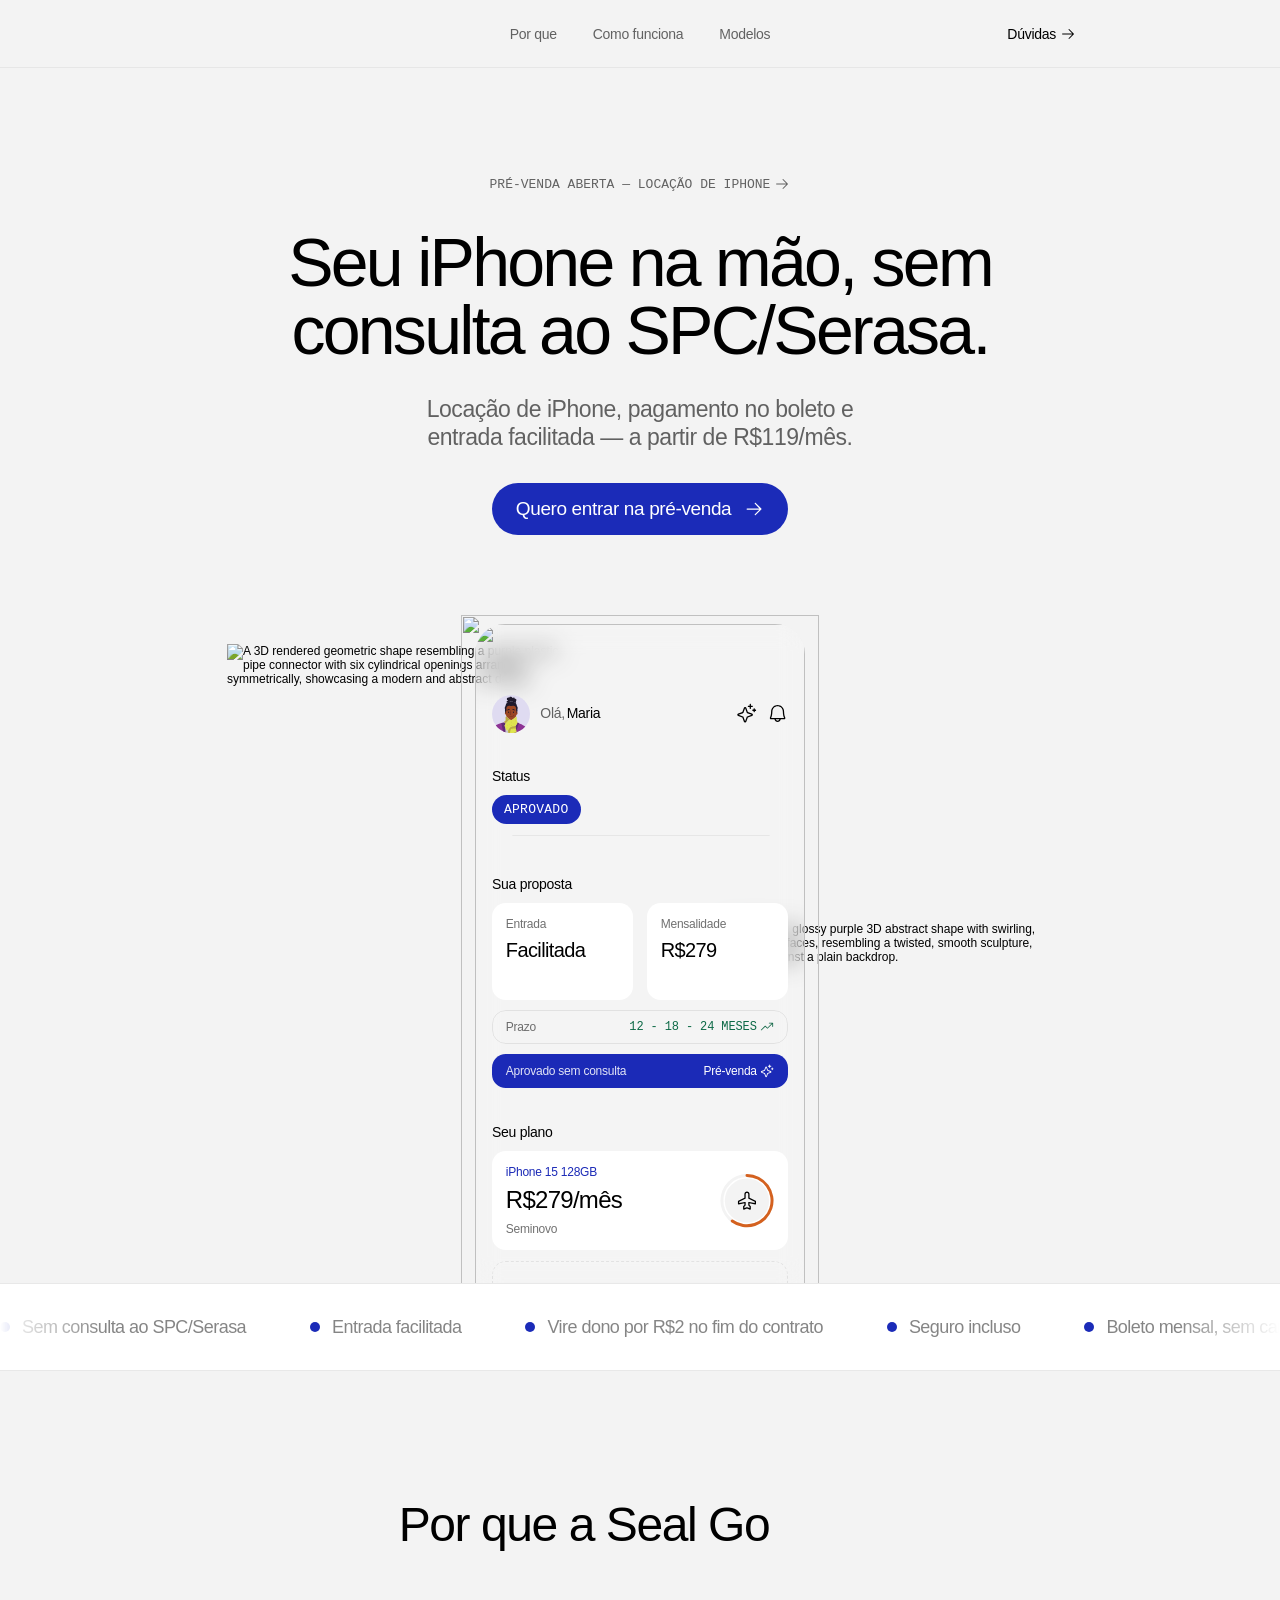
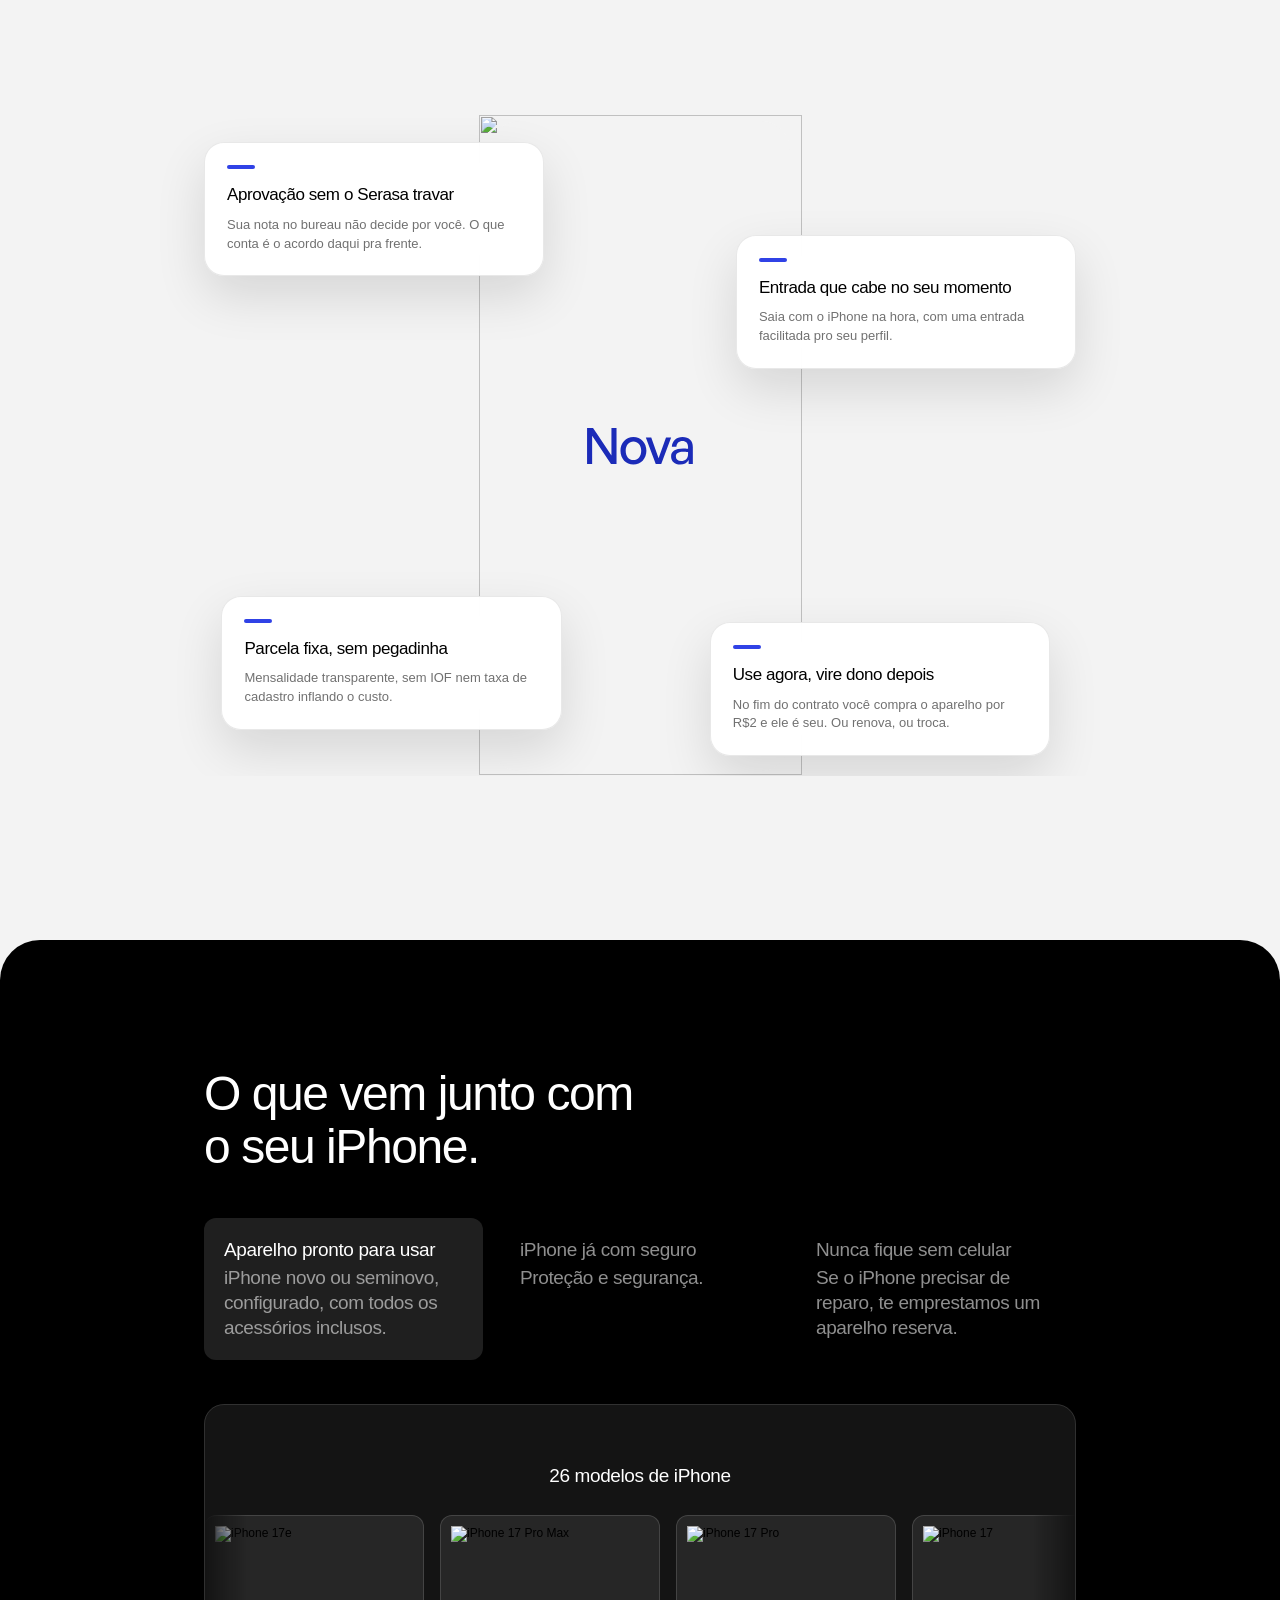
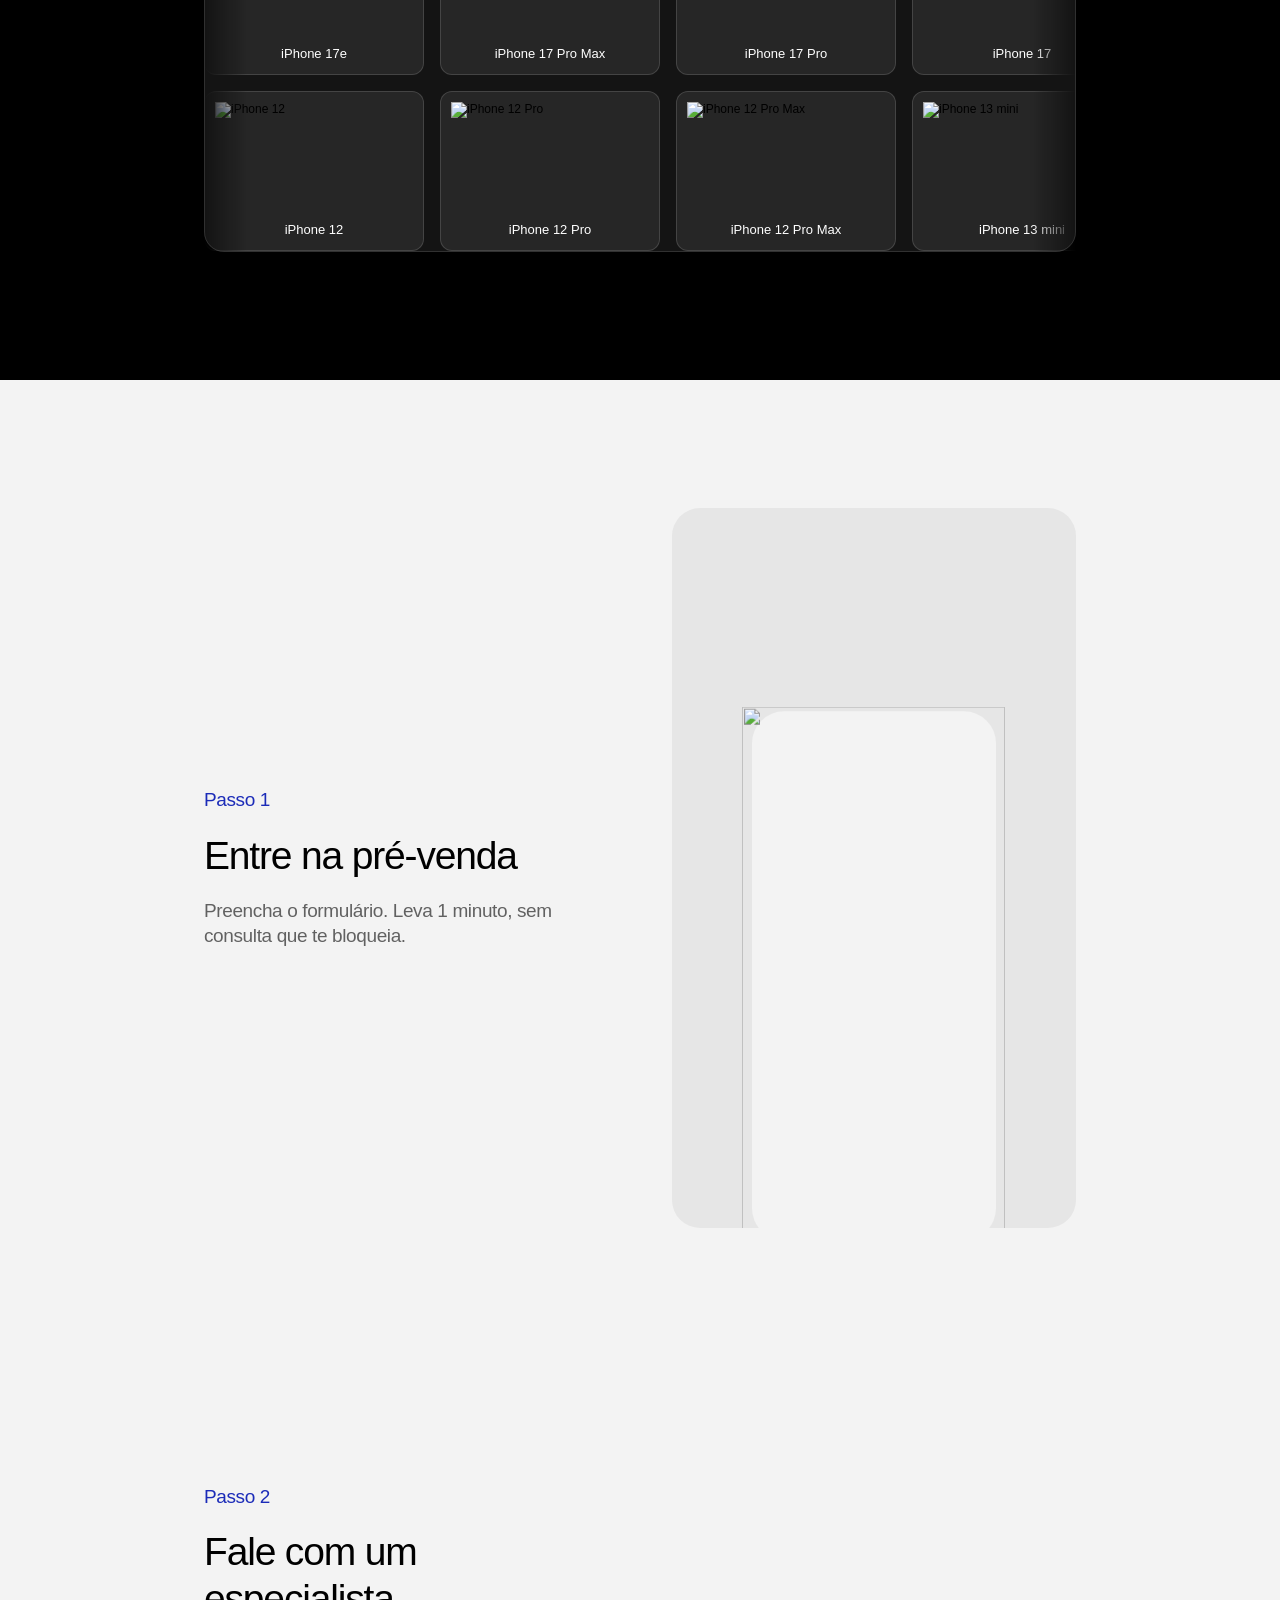
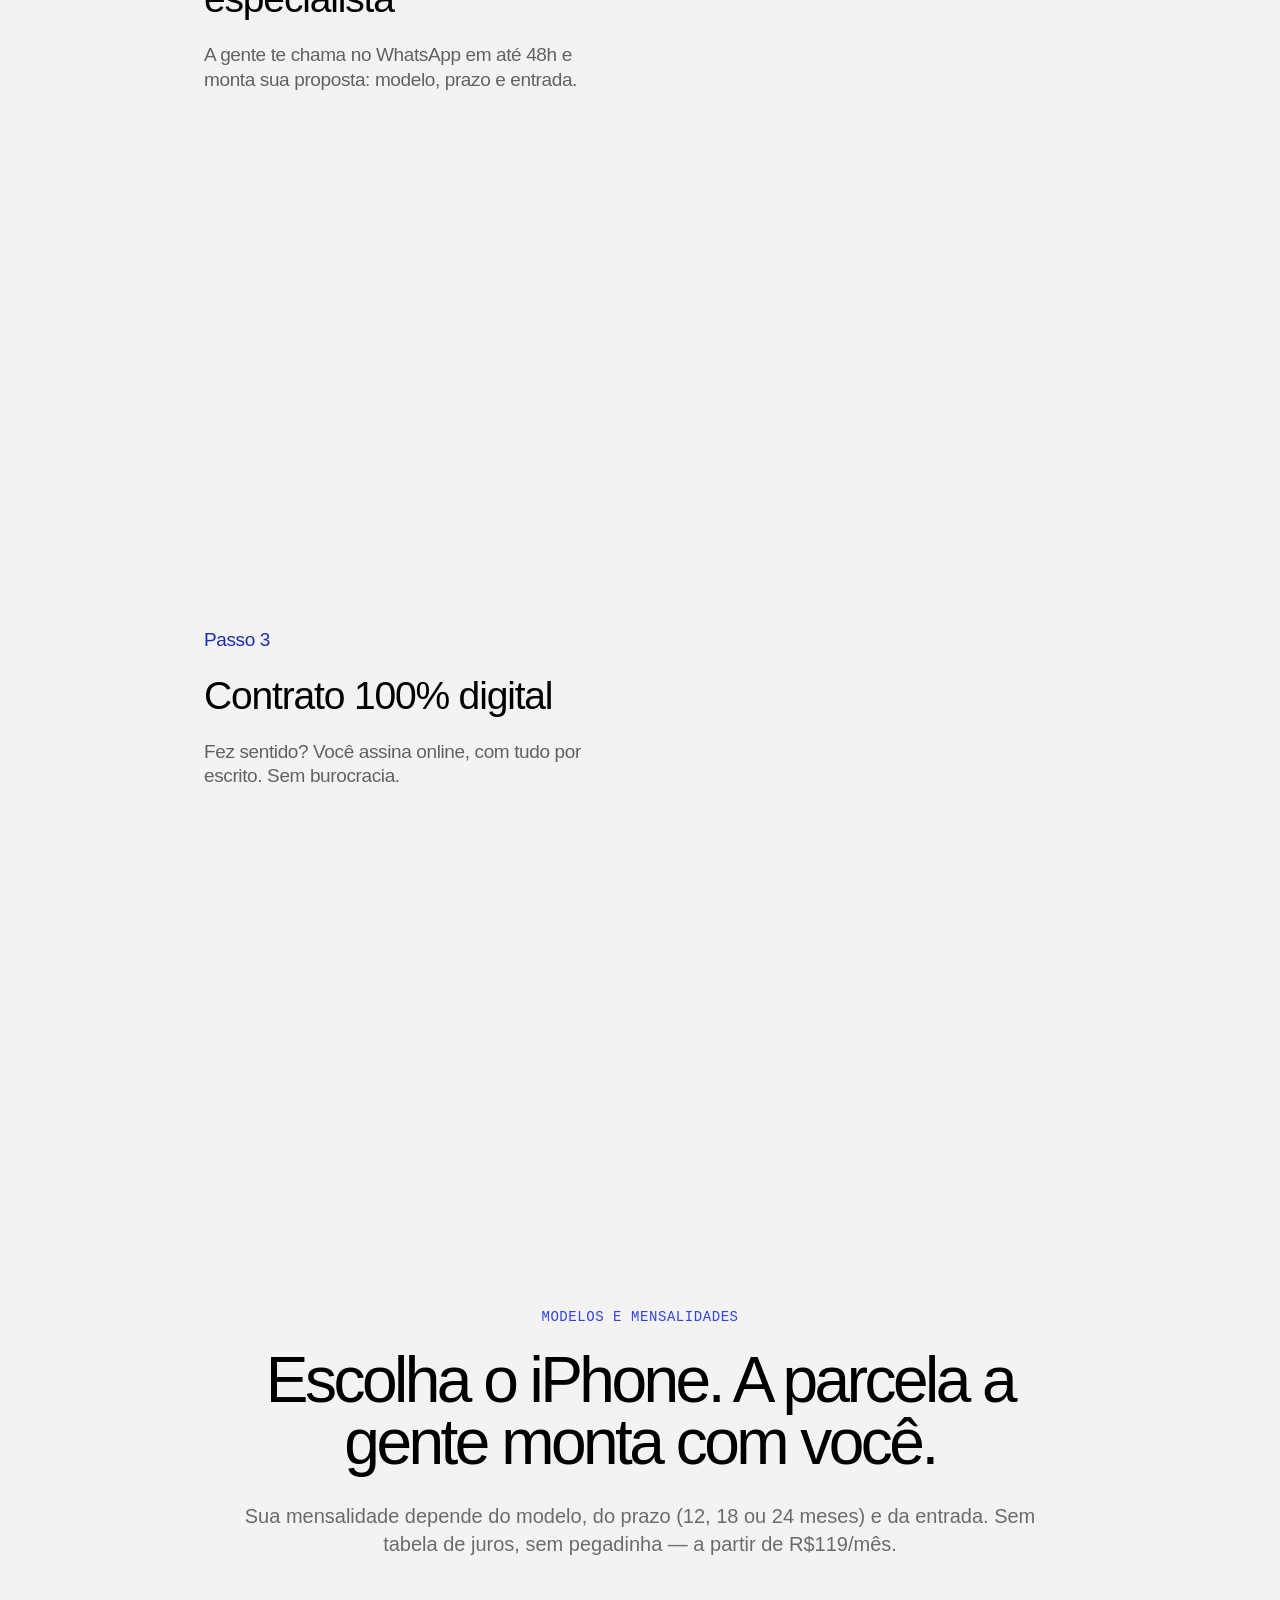
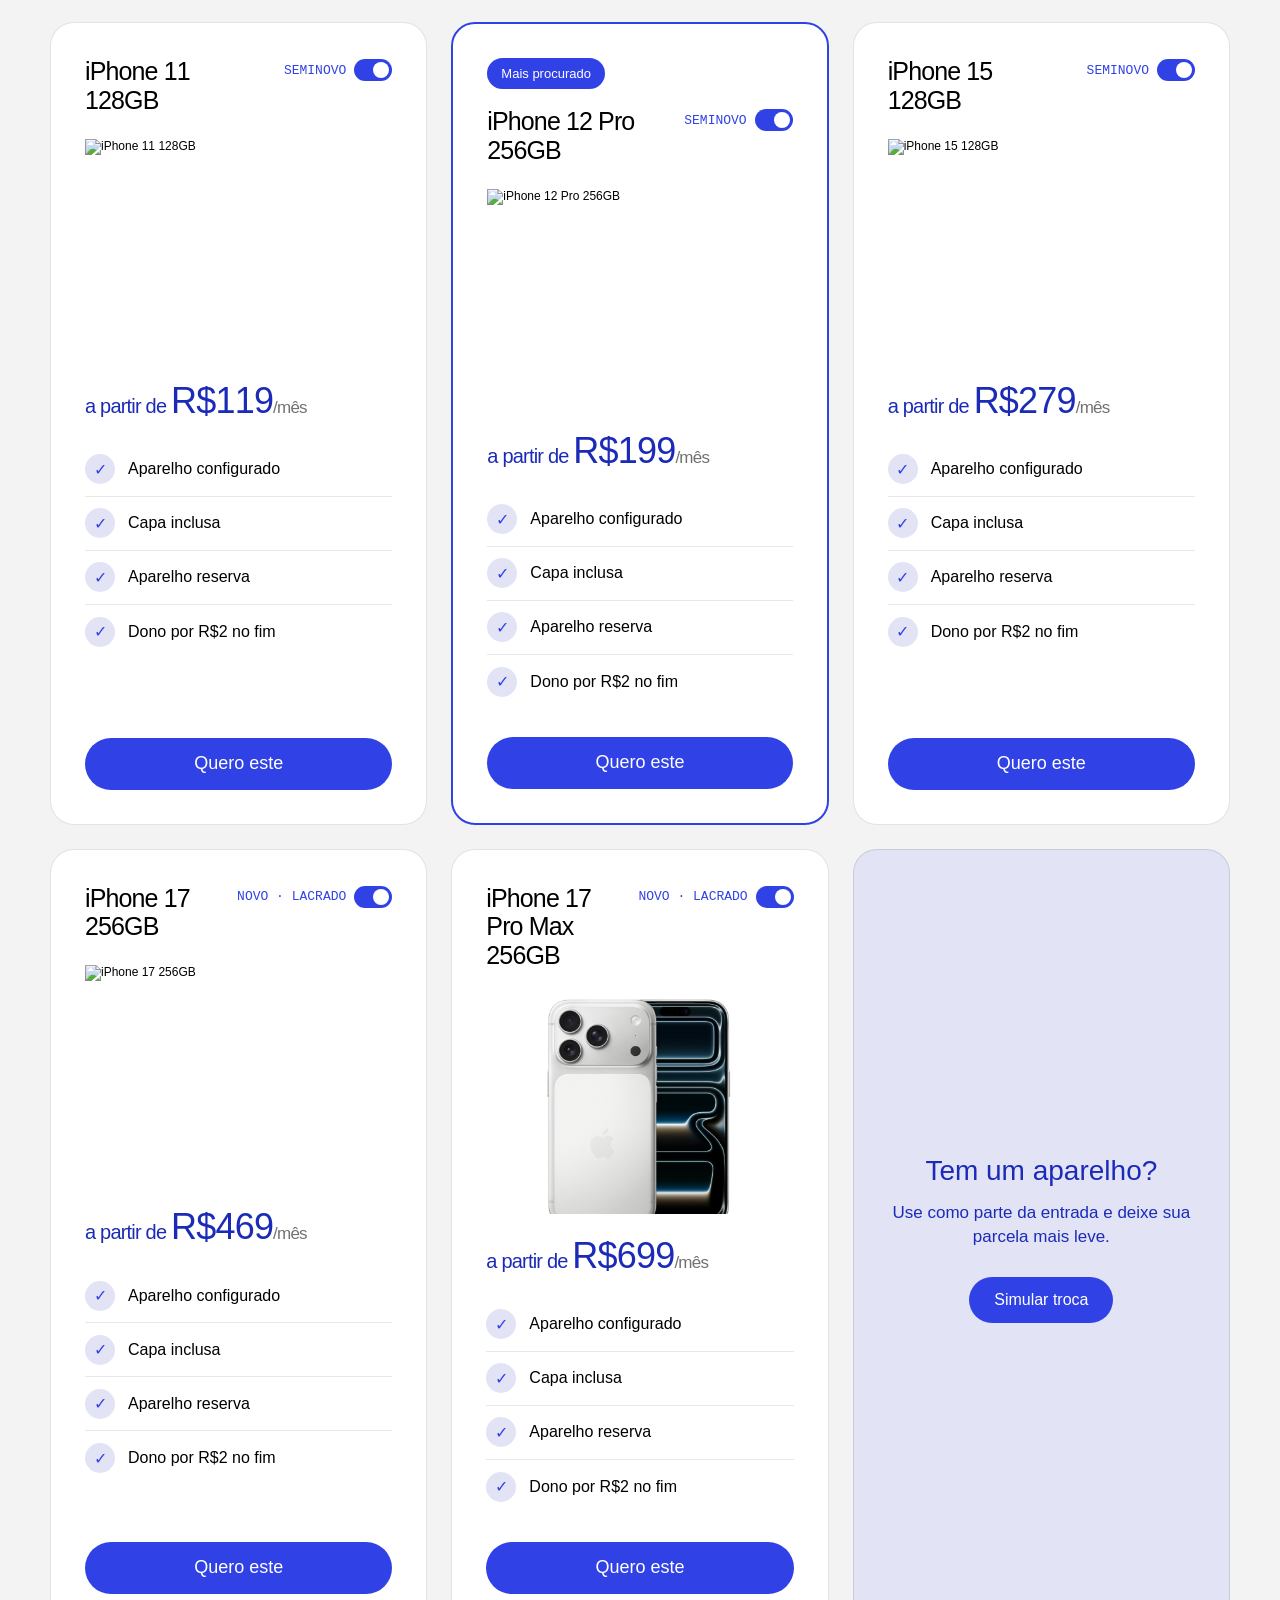
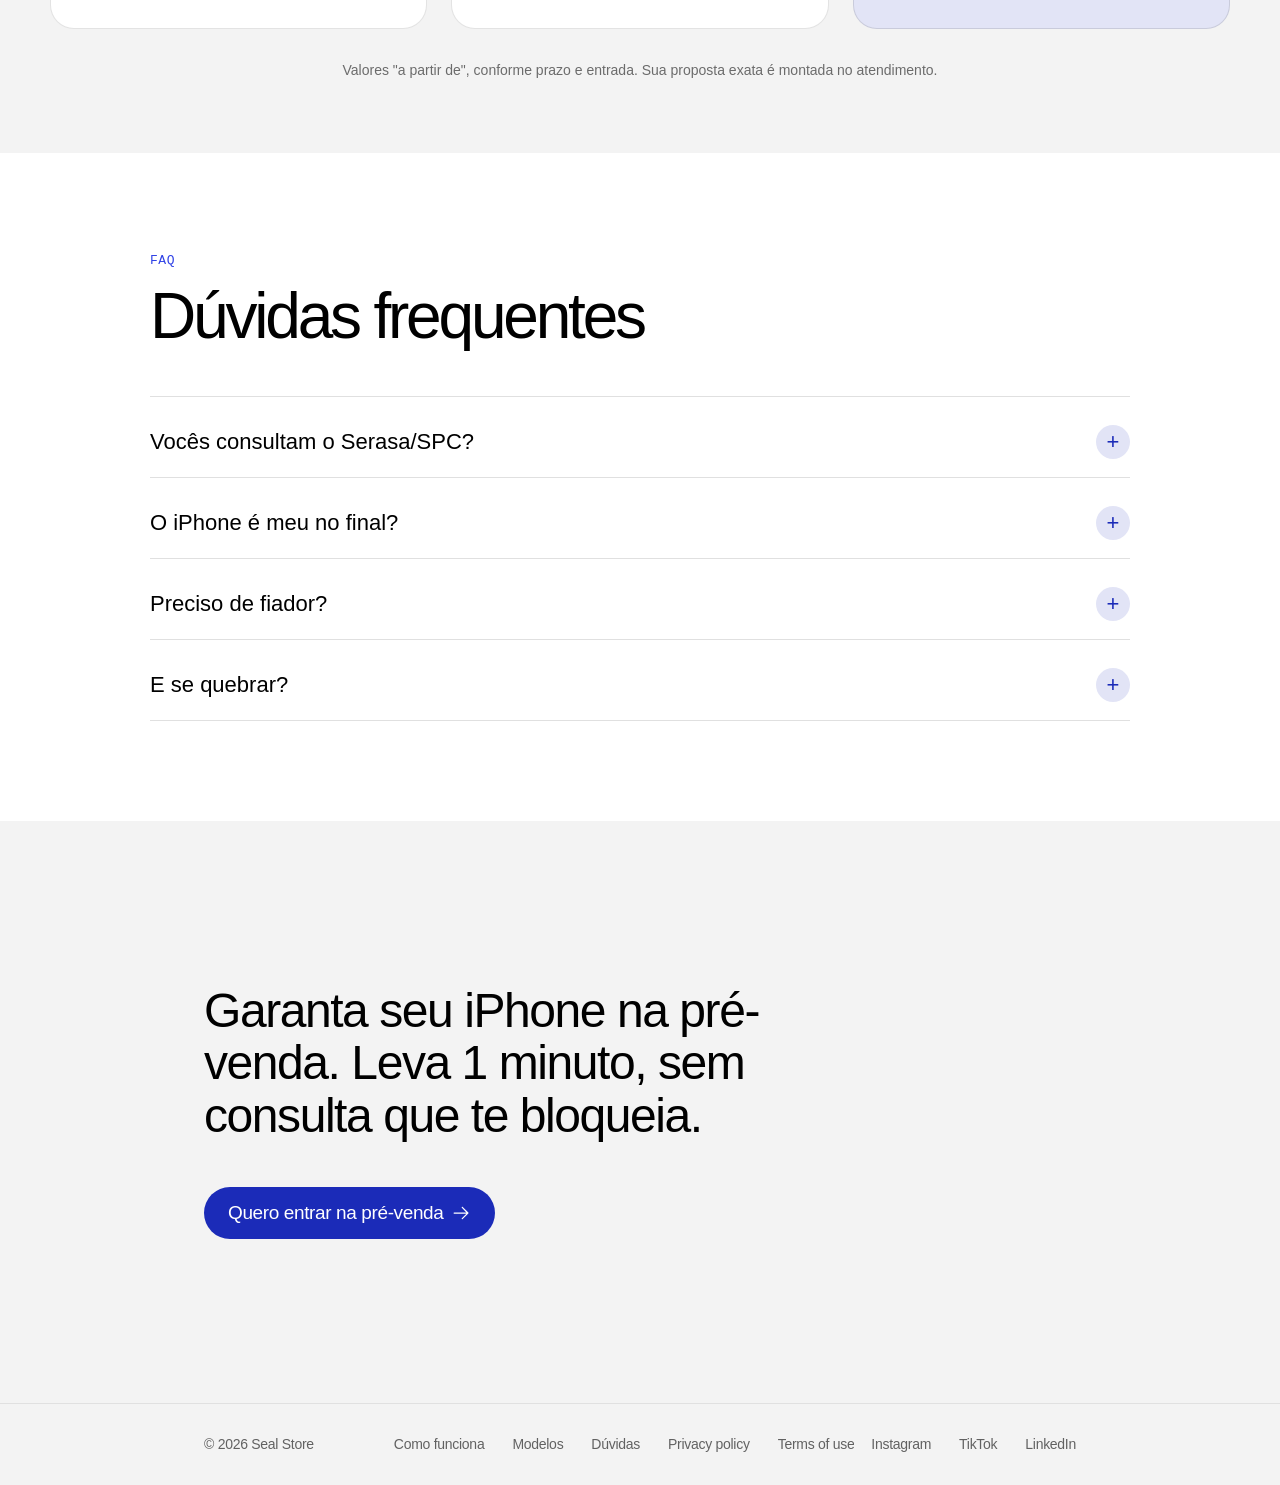
==== commit 2e6e05b9: "Add Seal Go override layer (CSS/JS) and iPhone asset Link seal-go-overrides.css and seal-go-override" ====
--- a/index.html
+++ b/index.html
@@ -8,7 +8,7 @@
 	
 	
 	<!-- Start of headStart -->
-    
+	<link rel="stylesheet" href="./seal-go-overrides.css">
     <!-- End of headStart -->
 	<meta name="viewport" content="width=device-width">
 	<meta name="generator" content="Framer 4ec240c">
@@ -247,7 +247,7 @@
 <svg display="block" role="presentation" viewBox="0 0 112 36" xmlns="http://www.w3.org/2000/svg"><path d="M 15.838 23.67 L 3.366 5.176 L 3.366 23.67 L 0 23.67 L 0 0 L 3.96 0 L 16.135 18 L 16.135 0 L 19.501 0 L 19.501 23.67 Z M 30.69 24 C 25.74 24 22.111 20.11 22.111 14.934 C 22.111 9.758 25.74 5.868 30.69 5.868 C 35.639 5.868 39.269 9.758 39.269 14.934 C 39.269 20.11 35.639 24 30.69 24 Z M 30.69 21.066 C 33.56 21.066 35.837 18.758 35.837 14.934 C 35.837 11.11 33.56 8.835 30.69 8.835 C 27.819 8.835 25.575 11.11 25.575 14.934 C 25.575 18.758 27.819 21.066 30.69 21.066 Z M 55.647 6.198 L 49.08 23.67 L 45.451 23.67 L 38.884 6.198 L 42.481 6.198 L 47.332 19.846 L 52.248 6.198 Z M 67.228 23.67 L 67.228 20.967 C 66.14 22.912 64.193 24 61.619 24 C 57.989 24 55.614 21.923 55.614 18.725 C 55.614 15.297 58.352 13.517 63.566 13.517 C 64.588 13.517 65.413 13.549 66.833 13.714 L 66.833 12.429 C 66.833 9.923 65.479 8.505 63.17 8.505 C 60.728 8.505 59.243 9.956 59.144 12.396 L 56.109 12.396 C 56.273 8.472 59.078 5.868 63.17 5.868 C 67.492 5.868 70 8.308 70 12.462 L 70 23.67 Z M 58.781 18.626 C 58.781 20.44 60.134 21.626 62.279 21.626 C 65.084 21.626 66.833 19.879 66.833 17.209 L 66.833 15.791 C 65.546 15.626 64.622 15.593 63.763 15.593 C 60.431 15.593 58.781 16.582 58.781 18.626 Z" fill="var(--token-ded86de6-1b9d-4d9f-87d2-a30c6b424700, rgb(0, 0, 0))" height="24px" id="zYVrlFzKA" transform="translate(40.093 5.714)" width="70.0000008352115px"/><path d="M 23.397 9.77 C 21.832 9.003 20.073 8.571 18.214 8.571 C 11.705 8.572 6.429 13.849 6.429 20.357 C 6.429 21.045 6.492 21.717 6.604 22.372 C 2.693 20.454 0 16.435 0 11.785 C 0 5.276 5.277 0 11.786 0 C 17.608 0 22.44 4.221 23.397 9.77 Z M 30 20.357 C 30 26.866 24.723 32.143 18.214 32.143 C 12.392 32.142 7.561 27.921 6.604 22.372 C 8.168 23.139 9.927 23.571 11.786 23.571 C 18.295 23.571 23.571 18.294 23.571 11.785 C 23.571 11.098 23.509 10.425 23.397 9.77 C 27.307 11.687 30 15.708 30 20.357 Z" fill="rgb(27, 43, 184)" height="32.14260125px" id="vEJrACGPB" transform="translate(2 2)" width="30.00000028015137px"/></svg>
 </div>
 	<!-- Start of bodyEnd -->
-    
+	<script src="./seal-go-overrides.js"></script>
     <!-- End of bodyEnd -->
 </body>
 </html>
--- a/seal-go-overrides.css
+++ b/seal-go-overrides.css
@@ -0,0 +1,1136 @@
+.seal-iphone-carousel {
+  display: flex;
+  flex-direction: column;
+  gap: 16px;
+  width: 100%;
+  overflow: hidden;
+  padding: 4px 0;
+  -webkit-mask-image: linear-gradient(90deg, transparent, #000 5%, #000 95%, transparent);
+  mask-image: linear-gradient(90deg, transparent, #000 5%, #000 95%, transparent);
+}
+
+.seal-iphone-row {
+  width: 100%;
+  overflow: hidden;
+}
+
+.seal-iphone-track {
+  display: flex;
+  width: max-content;
+  gap: 16px;
+  animation: seal-iphone-scroll 85s linear infinite;
+  will-change: transform;
+}
+
+.seal-iphone-track--reverse {
+  animation-direction: reverse;
+}
+
+.seal-iphone-carousel:hover .seal-iphone-track {
+  animation-play-state: paused;
+}
+
+.seal-iphone-set {
+  display: flex;
+  flex: none;
+  gap: 16px;
+}
+
+.seal-iphone-card {
+  display: grid;
+  grid-template-rows: 120px auto;
+  flex: none;
+  width: 220px;
+  overflow: hidden;
+  border: 1px solid rgba(255, 255, 255, 0.14);
+  border-radius: 12px;
+  background: rgba(255, 255, 255, 0.08);
+}
+
+.seal-iphone-card img {
+  display: block;
+  width: 100%;
+  height: 120px;
+  padding: 10px;
+  object-fit: contain;
+  background: transparent;
+}
+
+.seal-iphone-card span {
+  display: block;
+  padding: 10px 12px 12px;
+  color: #fff;
+  font-family: "General Sans", "General Sans Placeholder", sans-serif;
+  font-size: 13px;
+  font-weight: 500;
+  line-height: 1.25;
+  text-align: center;
+}
+
+@keyframes seal-iphone-scroll {
+  from { transform: translateX(0); }
+  to { transform: translateX(calc(-50% - 8px)); }
+}
+
+.seal-iphone-partners [data-framer-name="ticker wrap"] {
+  height: auto !important;
+  min-height: 324px;
+}
+
+.seal-iphone-partners [data-framer-name="text-ticker"] {
+  height: auto !important;
+  gap: 22px !important;
+}
+
+section[data-framer-name="hero"] .seal-approved-badge {
+  display: inline-flex;
+  align-items: center;
+  justify-content: center;
+  width: max-content;
+  padding: 8px 12px;
+  border-radius: 999px;
+  background: var(--token-8e327549-68cc-4529-a405-c79194616058, #1b2bb8);
+  color: #fff;
+  font-family: "DM Mono", monospace;
+  font-size: 13px;
+  font-weight: 500;
+  line-height: 1;
+  letter-spacing: 0.02em;
+  text-transform: uppercase;
+}
+
+section[data-framer-name="hero"] [data-framer-name="filter"] {
+  display: none !important;
+}
+
+section[data-framer-name="hero"] [data-framer-name="title"] > [data-framer-name="icon"] {
+  display: none !important;
+}
+
+section[data-framer-name="hero"] .seal-hero-description-variant {
+  display: block !important;
+}
+
+section[data-framer-name="hero"] .seal-approved-value {
+  align-items: flex-start !important;
+  justify-content: flex-start !important;
+  min-height: 25px;
+}
+
+section[data-framer-name="hero"] .seal-proposal-card {
+  justify-content: flex-start !important;
+  gap: 9px !important;
+}
+
+section[data-framer-name="hero"] .seal-card-value-wrap {
+  width: 100% !important;
+  height: auto !important;
+  flex: none !important;
+}
+
+section[data-framer-name="hero"] .seal-card-value {
+  font-size: 20px !important;
+  line-height: 1.08 !important;
+  white-space: nowrap;
+}
+
+section[data-framer-name="section-testimonials"] {
+  display: none !important;
+}
+
+section[data-framer-name="section-benefits"] {
+  display: none !important;
+}
+
+.seal-mechanism-section {
+  display: block !important;
+  overflow: hidden;
+  padding: 0 !important;
+  border-top: 1px solid rgba(0, 0, 0, 0.09);
+  border-bottom: 1px solid rgba(0, 0, 0, 0.09);
+  background: #fff;
+}
+
+.seal-mechanism-inner {
+  display: flex;
+  flex-direction: column;
+  gap: 0;
+  width: 100%;
+}
+
+.seal-mechanism-title {
+  display: none;
+}
+
+.seal-mechanism-window {
+  width: 100%;
+  overflow: hidden;
+  padding: 34px 0;
+  -webkit-mask-image: linear-gradient(90deg, transparent, #000 8%, #000 92%, transparent);
+  mask-image: linear-gradient(90deg, transparent, #000 8%, #000 92%, transparent);
+}
+
+.seal-mechanism-track,
+.seal-mechanism-set {
+  display: flex;
+  align-items: center;
+  flex: none;
+  gap: 64px;
+}
+
+.seal-mechanism-track {
+  width: max-content;
+  animation: seal-mechanism-scroll 34s linear infinite;
+  will-change: transform;
+}
+
+.seal-mechanism-window:hover .seal-mechanism-track {
+  animation-play-state: paused;
+}
+
+.seal-mechanism-item {
+  display: inline-flex;
+  align-items: center;
+  gap: 12px;
+  color: rgba(0, 0, 0, 0.48);
+  font-family: "General Sans", "General Sans Placeholder", sans-serif;
+  font-size: 18px;
+  font-weight: 500;
+  letter-spacing: -0.03em;
+  line-height: 1;
+  white-space: nowrap;
+}
+
+.seal-mechanism-item::before {
+  width: 10px;
+  height: 10px;
+  flex: none;
+  border-radius: 999px;
+  background: var(--token-8e327549-68cc-4529-a405-c79194616058, #1b2bb8);
+  content: "";
+}
+
+@keyframes seal-mechanism-scroll {
+  from { transform: translateX(0); }
+  to { transform: translateX(calc(-50% - 32px)); }
+}
+
+.seal-pricing-section {
+  display: block !important;
+  padding: 112px 24px 72px !important;
+  background: var(--token-ca7e2717-5e03-4734-9e61-71d320664250, #f3f3f3);
+}
+
+.seal-pricing-shell {
+  width: min(1180px, 100%);
+  margin: 0 auto;
+}
+
+.seal-pricing-header {
+  width: min(900px, 100%);
+  margin: 0 auto 64px;
+  text-align: center;
+}
+
+.seal-pricing-eyebrow {
+  margin-bottom: 24px;
+  color: var(--token-0d764deb-6f85-48af-b705-95c8050e4693, #3042e6);
+  font-family: "DM Mono", monospace;
+  font-size: 14px;
+  font-weight: 500;
+  letter-spacing: 0.04em;
+  text-transform: uppercase;
+}
+
+.seal-pricing-heading {
+  margin: 0;
+  color: #000;
+  font-family: "General Sans", "General Sans Placeholder", sans-serif;
+  font-size: clamp(42px, 5vw, 72px);
+  font-weight: 500;
+  letter-spacing: -0.055em;
+  line-height: 0.98;
+}
+
+.seal-pricing-description {
+  max-width: 800px;
+  margin: 28px auto 0;
+  color: rgba(0, 0, 0, 0.56);
+  font-family: "General Sans", "General Sans Placeholder", sans-serif;
+  font-size: 20px;
+  line-height: 1.4;
+}
+
+.seal-pricing-grid {
+  display: grid;
+  grid-template-columns: repeat(3, minmax(0, 1fr));
+  gap: 24px;
+}
+
+.seal-model-card,
+.seal-trade-card {
+  display: flex;
+  min-height: 760px;
+  flex-direction: column;
+  padding: 34px;
+  border: 1px solid rgba(0, 0, 0, 0.11);
+  border-radius: 24px;
+  background: #fff;
+}
+
+.seal-model-top {
+  display: flex;
+  align-items: flex-start;
+  justify-content: space-between;
+  gap: 18px;
+}
+
+.seal-model-card--popular {
+  border: 2px solid var(--token-0d764deb-6f85-48af-b705-95c8050e4693, #3042e6);
+}
+
+.seal-model-popular {
+  align-self: flex-start;
+  margin-bottom: 18px;
+  padding: 8px 14px;
+  border-radius: 999px;
+  background: var(--token-0d764deb-6f85-48af-b705-95c8050e4693, #3042e6);
+  color: #fff;
+  font-family: "General Sans", "General Sans Placeholder", sans-serif;
+  font-size: 13px;
+  font-weight: 500;
+}
+
+.seal-model-condition {
+  display: inline-flex;
+  align-items: center;
+  flex: none;
+  gap: 8px;
+  margin: 2px 0 0;
+  color: var(--token-0d764deb-6f85-48af-b705-95c8050e4693, #3042e6);
+  font-family: "DM Mono", monospace;
+  font-size: 13px;
+  font-weight: 500;
+  text-transform: uppercase;
+}
+
+.seal-model-toggle {
+  display: inline-flex;
+  width: 38px;
+  height: 22px;
+  align-items: center;
+  justify-content: flex-end;
+  padding: 3px;
+  border-radius: 999px;
+  background: var(--token-0d764deb-6f85-48af-b705-95c8050e4693, #3042e6);
+}
+
+.seal-model-toggle::after {
+  width: 16px;
+  height: 16px;
+  border-radius: 999px;
+  background: #fff;
+  content: "";
+}
+
+.seal-model-name {
+  margin: 0;
+  color: #000;
+  font-family: "General Sans", "General Sans Placeholder", sans-serif;
+  font-size: 25px;
+  font-weight: 500;
+  letter-spacing: -0.035em;
+  line-height: 1.15;
+}
+
+.seal-model-image-wrap {
+  display: flex;
+  height: 220px;
+  align-items: center;
+  justify-content: center;
+  margin: 24px 0 10px;
+  overflow: hidden;
+}
+
+.seal-model-image {
+  display: block;
+  width: 100%;
+  height: 100%;
+  object-fit: contain;
+}
+
+.seal-model-image--provided {
+  transform: scale(1.45);
+}
+
+.seal-model-price {
+  margin-top: 14px;
+  color: var(--token-8e327549-68cc-4529-a405-c79194616058, #1b2bb8);
+  font-family: "General Sans", "General Sans Placeholder", sans-serif;
+  font-size: 20px;
+  font-weight: 400;
+  letter-spacing: -0.04em;
+  line-height: 1;
+}
+
+.seal-model-price strong {
+  font-size: 36px;
+  font-weight: 500;
+}
+
+.seal-model-price small {
+  color: rgba(0, 0, 0, 0.56);
+  font-size: 17px;
+  font-weight: 400;
+}
+
+.seal-model-benefits {
+  margin: 24px 0 28px;
+  padding: 0;
+  list-style: none;
+}
+
+.seal-model-benefits li {
+  display: flex;
+  min-height: 54px;
+  align-items: center;
+  gap: 13px;
+  border-bottom: 1px solid rgba(0, 0, 0, 0.09);
+  color: #000;
+  font-family: "General Sans", "General Sans Placeholder", sans-serif;
+  font-size: 16px;
+}
+
+.seal-model-benefits li:last-child {
+  border-bottom: 0;
+}
+
+.seal-model-check {
+  display: inline-flex;
+  width: 30px;
+  height: 30px;
+  align-items: center;
+  justify-content: center;
+  flex: none;
+  border-radius: 999px;
+  background: var(--token-68fffb2a-cb9a-4040-9867-8b96018bffb2, #e2e4f6);
+  color: var(--token-0d764deb-6f85-48af-b705-95c8050e4693, #3042e6);
+  font-size: 16px;
+}
+
+.seal-model-cta,
+.seal-trade-cta {
+  display: flex;
+  align-items: center;
+  justify-content: center;
+  min-height: 52px;
+  margin-top: auto;
+  border: 1px solid rgba(0, 0, 0, 0.16);
+  border-radius: 999px;
+  color: var(--token-0d764deb-6f85-48af-b705-95c8050e4693, #3042e6);
+  font-family: "General Sans", "General Sans Placeholder", sans-serif;
+  font-size: 18px;
+  font-weight: 500;
+  text-decoration: none;
+}
+
+.seal-model-card--popular .seal-model-cta,
+.seal-model-cta,
+.seal-trade-cta {
+  border-color: transparent;
+  background: var(--token-0d764deb-6f85-48af-b705-95c8050e4693, #3042e6);
+  color: #fff;
+}
+
+.seal-faq-section {
+  display: block !important;
+  padding: 100px 24px !important;
+  background: #fff;
+}
+
+.seal-faq-shell {
+  width: min(980px, 100%);
+  margin: 0 auto;
+}
+
+.seal-faq-eyebrow {
+  margin: 0 0 16px;
+  color: var(--token-0d764deb-6f85-48af-b705-95c8050e4693, #3042e6);
+  font-family: "DM Mono", monospace;
+  font-size: 13px;
+  font-weight: 500;
+  letter-spacing: 0.04em;
+}
+
+.seal-faq-heading {
+  margin: 0 0 48px;
+  color: #000;
+  font-family: "General Sans", "General Sans Placeholder", sans-serif;
+  font-size: clamp(42px, 5vw, 64px);
+  font-weight: 500;
+  letter-spacing: -0.05em;
+  line-height: 1;
+}
+
+.seal-faq-list {
+  border-top: 1px solid rgba(0, 0, 0, 0.12);
+}
+
+.seal-faq-item {
+  border-bottom: 1px solid rgba(0, 0, 0, 0.12);
+}
+
+.seal-faq-item summary {
+  display: flex;
+  align-items: center;
+  justify-content: space-between;
+  gap: 24px;
+  padding: 28px 0 18px;
+  color: #000;
+  font-family: "General Sans", "General Sans Placeholder", sans-serif;
+  font-size: 22px;
+  font-weight: 500;
+  cursor: pointer;
+  list-style: none;
+}
+
+.seal-faq-item summary::-webkit-details-marker {
+  display: none;
+}
+
+.seal-faq-icon {
+  display: inline-flex;
+  width: 34px;
+  height: 34px;
+  align-items: center;
+  justify-content: center;
+  flex: none;
+  border-radius: 999px;
+  background: var(--token-68fffb2a-cb9a-4040-9867-8b96018bffb2, #e2e4f6);
+  color: var(--token-8e327549-68cc-4529-a405-c79194616058, #1b2bb8);
+  transition: transform 180ms ease;
+}
+
+.seal-faq-item[open] .seal-faq-icon {
+  transform: rotate(45deg);
+}
+
+.seal-faq-item > p {
+  max-width: 760px;
+  margin: 0;
+  padding: 0 58px 28px 0;
+  color: rgba(0, 0, 0, 0.58);
+  font-family: "General Sans", "General Sans Placeholder", sans-serif;
+  font-size: 17px;
+  line-height: 1.55;
+}
+
+.seal-trade-card {
+  align-items: center;
+  justify-content: center;
+  background: var(--token-68fffb2a-cb9a-4040-9867-8b96018bffb2, #e2e4f6);
+  text-align: center;
+}
+
+.seal-trade-card h3 {
+  margin: 0;
+  color: var(--token-8e327549-68cc-4529-a405-c79194616058, #1b2bb8);
+  font-family: "General Sans", "General Sans Placeholder", sans-serif;
+  font-size: 28px;
+  font-weight: 500;
+}
+
+.seal-trade-card p {
+  margin: 14px 0 28px;
+  color: var(--token-8e327549-68cc-4529-a405-c79194616058, #1b2bb8);
+  font-family: "General Sans", "General Sans Placeholder", sans-serif;
+  font-size: 17px;
+  line-height: 1.4;
+}
+
+.seal-trade-cta {
+  min-height: 46px;
+  margin-top: 0;
+  padding: 0 24px;
+  font-size: 16px;
+}
+
+.seal-pricing-footnote {
+  margin: 32px 0 0;
+  color: rgba(0, 0, 0, 0.56);
+  font-family: "General Sans", "General Sans Placeholder", sans-serif;
+  font-size: 14px;
+  line-height: 1.4;
+  text-align: center;
+}
+
+.seal-intro-phone {
+  isolation: isolate;
+}
+
+.seal-intro-heading {
+  max-width: 760px;
+  margin: 0 auto;
+  text-align: center !important;
+}
+
+.seal-intro-balloons {
+  position: absolute;
+  z-index: 8;
+  inset: 0;
+  pointer-events: none;
+}
+
+.seal-intro-balloon {
+  position: absolute;
+  overflow: hidden;
+  border: 1px solid rgba(0, 0, 0, 0.09);
+  border-radius: 20px;
+  background: rgba(255, 255, 255, 0.94);
+  box-shadow: 0 20px 50px rgba(0, 0, 0, 0.12);
+  color: #000;
+  font-family: "General Sans", "General Sans Placeholder", sans-serif;
+  backdrop-filter: blur(14px);
+  -webkit-backdrop-filter: blur(14px);
+}
+
+.seal-intro-benefit {
+  width: min(39%, 370px);
+  padding: 22px;
+}
+
+.seal-intro-benefit h3 {
+  margin: 0;
+  color: #000;
+  font-size: 17px;
+  font-weight: 500;
+  letter-spacing: -0.025em;
+  line-height: 1.2;
+}
+
+.seal-intro-benefit p {
+  margin: 10px 0 0;
+  color: rgba(0, 0, 0, 0.56);
+  font-size: 13px;
+  line-height: 1.45;
+}
+
+.seal-intro-benefit::before {
+  display: block;
+  width: 28px;
+  height: 4px;
+  margin-bottom: 16px;
+  border-radius: 99px;
+  background: var(--token-0d764deb-6f85-48af-b705-95c8050e4693, #3042e6);
+  content: "";
+}
+
+.seal-intro-benefit--one {
+  top: 4%;
+  left: 0;
+}
+
+.seal-intro-benefit--two {
+  bottom: 7%;
+  left: 2%;
+}
+
+.seal-intro-benefit--three {
+  top: 18%;
+  right: 0;
+}
+
+.seal-intro-benefit--four {
+  right: 3%;
+  bottom: 3%;
+}
+
+.seal-intro-models {
+  top: 7%;
+  left: 0;
+  width: min(38%, 360px);
+  padding: 24px;
+}
+
+.seal-intro-balloon-title {
+  margin: 0 0 18px;
+  font-size: 20px;
+  font-weight: 500;
+  letter-spacing: -0.03em;
+}
+
+.seal-intro-model-list {
+  display: grid;
+  gap: 12px;
+}
+
+.seal-intro-model {
+  display: grid;
+  grid-template-columns: 1fr auto;
+  gap: 4px 12px;
+  align-items: center;
+  padding: 16px;
+  border-radius: 14px;
+  background: #f7f7f8;
+}
+
+.seal-intro-model-name {
+  color: var(--token-0d764deb-6f85-48af-b705-95c8050e4693, #3042e6);
+  font-size: 14px;
+  font-weight: 500;
+}
+
+.seal-intro-model-price {
+  grid-row: span 2;
+  font-size: 20px;
+  font-weight: 500;
+  letter-spacing: -0.04em;
+}
+
+.seal-intro-model-state {
+  color: rgba(0, 0, 0, 0.52);
+  font-size: 12px;
+}
+
+.seal-intro-more {
+  display: flex;
+  align-items: center;
+  justify-content: center;
+  min-height: 44px;
+  margin-top: 12px;
+  border: 1px dashed rgba(0, 0, 0, 0.16);
+  border-radius: 14px;
+  color: rgba(0, 0, 0, 0.56);
+  font-size: 13px;
+}
+
+.seal-intro-proposal {
+  top: 22%;
+  right: 0;
+  width: min(37%, 340px);
+  padding: 24px;
+}
+
+.seal-intro-proposal-top {
+  display: flex;
+  align-items: flex-start;
+  justify-content: space-between;
+  gap: 16px;
+}
+
+.seal-intro-proposal-kicker {
+  color: rgba(0, 0, 0, 0.52);
+  font-size: 12px;
+}
+
+.seal-intro-proposal-price {
+  margin-top: 8px;
+  font-size: 28px;
+  font-weight: 500;
+  letter-spacing: -0.05em;
+}
+
+.seal-intro-approved {
+  padding: 7px 10px;
+  border-radius: 999px;
+  background: #e2e4f6;
+  color: var(--token-8e327549-68cc-4529-a405-c79194616058, #1b2bb8);
+  font-family: "DM Mono", monospace;
+  font-size: 10px;
+  font-weight: 500;
+  text-transform: uppercase;
+}
+
+.seal-intro-proposal-data {
+  display: grid;
+  grid-template-columns: 1fr 1fr;
+  gap: 10px;
+  margin-top: 22px;
+}
+
+.seal-intro-proposal-data div {
+  padding: 12px;
+  border-radius: 12px;
+  background: #f7f7f8;
+}
+
+.seal-intro-proposal-data span {
+  display: block;
+  color: rgba(0, 0, 0, 0.48);
+  font-size: 10px;
+}
+
+.seal-intro-proposal-data strong {
+  display: block;
+  margin-top: 5px;
+  font-size: 13px;
+  font-weight: 500;
+}
+
+.seal-intro-assistant {
+  right: 8%;
+  bottom: 1%;
+  width: min(34%, 310px);
+  padding: 20px;
+}
+
+.seal-intro-sparkle {
+  display: flex;
+  width: 50px;
+  height: 50px;
+  align-items: center;
+  justify-content: center;
+  margin-bottom: 18px;
+  border: 3px solid var(--token-0d764deb-6f85-48af-b705-95c8050e4693, #3042e6);
+  border-radius: 999px;
+  color: var(--token-8e327549-68cc-4529-a405-c79194616058, #1b2bb8);
+  font-size: 23px;
+}
+
+.seal-intro-question {
+  display: flex;
+  min-height: 44px;
+  align-items: center;
+  gap: 10px;
+  padding: 7px 8px 7px 14px;
+  border: 1px solid rgba(0, 0, 0, 0.12);
+  border-radius: 999px;
+  color: rgba(0, 0, 0, 0.52);
+  font-size: 12px;
+}
+
+.seal-intro-send {
+  display: flex;
+  width: 32px;
+  height: 32px;
+  align-items: center;
+  justify-content: center;
+  flex: none;
+  margin-left: auto;
+  border-radius: 999px;
+  background: var(--token-0d764deb-6f85-48af-b705-95c8050e4693, #3042e6);
+  color: #fff;
+  font-size: 14px;
+}
+
+@media (max-width: 809px) {
+  section[data-framer-name="hero"] .seal-hero-description-variant {
+    width: min(560px, calc(100% - 40px));
+    margin: 20px auto 0;
+  }
+
+  .seal-intro-benefit {
+    width: 42%;
+    padding: 15px;
+    border-radius: 16px;
+  }
+
+  .seal-intro-benefit h3 {
+    font-size: 12px;
+  }
+
+  .seal-intro-benefit p {
+    margin-top: 7px;
+    font-size: 9px;
+    line-height: 1.35;
+  }
+
+  .seal-intro-benefit::before {
+    width: 22px;
+    height: 3px;
+    margin-bottom: 10px;
+  }
+
+  .seal-intro-benefit--one {
+    top: 3%;
+  }
+
+  .seal-intro-benefit--two {
+    bottom: 6%;
+    left: 0;
+  }
+
+  .seal-intro-benefit--three {
+    top: 20%;
+  }
+
+  .seal-intro-benefit--four {
+    right: 0;
+    bottom: 2%;
+  }
+
+  .seal-intro-models {
+    top: 10%;
+    left: 0;
+    width: 42%;
+    padding: 16px;
+  }
+
+  .seal-intro-balloon-title {
+    margin-bottom: 12px;
+    font-size: 15px;
+  }
+
+  .seal-intro-model {
+    padding: 11px;
+  }
+
+  .seal-intro-model-name {
+    font-size: 11px;
+  }
+
+  .seal-intro-model-price {
+    font-size: 15px;
+  }
+
+  .seal-intro-model-state,
+  .seal-intro-more {
+    font-size: 10px;
+  }
+
+  .seal-intro-more {
+    min-height: 36px;
+  }
+
+  .seal-intro-proposal {
+    top: 27%;
+    right: 0;
+    width: 40%;
+    padding: 16px;
+  }
+
+  .seal-intro-proposal-price {
+    font-size: 20px;
+  }
+
+  .seal-intro-approved {
+    padding: 6px 8px;
+    font-size: 8px;
+  }
+
+  .seal-intro-proposal-data {
+    gap: 7px;
+    margin-top: 14px;
+  }
+
+  .seal-intro-proposal-data div {
+    padding: 8px;
+  }
+
+  .seal-intro-proposal-data strong {
+    font-size: 10px;
+  }
+
+  .seal-intro-assistant {
+    right: 7%;
+    bottom: 0;
+    width: 34%;
+    padding: 14px;
+  }
+
+  .seal-intro-sparkle {
+    width: 38px;
+    height: 38px;
+    margin-bottom: 12px;
+    font-size: 18px;
+  }
+
+  .seal-intro-question {
+    min-height: 38px;
+    padding-left: 10px;
+    font-size: 9px;
+  }
+
+  .seal-intro-send {
+    width: 26px;
+    height: 26px;
+  }
+
+  .seal-mechanism-section {
+    padding: 0 !important;
+  }
+
+  .seal-mechanism-inner {
+    gap: 0;
+  }
+
+  .seal-mechanism-title {
+    display: none;
+  }
+
+  .seal-mechanism-track,
+  .seal-mechanism-set {
+    gap: 40px;
+  }
+
+  .seal-mechanism-item {
+    font-size: 17px;
+  }
+
+  .seal-mechanism-window {
+    padding: 28px 0;
+  }
+
+  .seal-pricing-section {
+    padding: 80px 20px 56px !important;
+  }
+
+  .seal-pricing-header {
+    margin-bottom: 42px;
+  }
+
+  .seal-pricing-eyebrow {
+    margin-bottom: 18px;
+    font-size: 12px;
+  }
+
+  .seal-pricing-heading {
+    font-size: 42px;
+  }
+
+  .seal-pricing-description {
+    margin-top: 22px;
+    font-size: 17px;
+  }
+
+  .seal-pricing-grid {
+    grid-template-columns: 1fr;
+    gap: 18px;
+  }
+
+  .seal-model-card,
+  .seal-trade-card {
+    min-height: 700px;
+    padding: 30px;
+  }
+
+  .seal-model-top {
+    gap: 12px;
+  }
+
+  .seal-model-condition {
+    gap: 6px;
+    font-size: 11px;
+  }
+
+  .seal-model-toggle {
+    width: 34px;
+    height: 20px;
+  }
+
+  .seal-model-toggle::after {
+    width: 14px;
+    height: 14px;
+  }
+
+  .seal-model-name {
+    font-size: 24px;
+  }
+
+  .seal-model-image-wrap {
+    height: 240px;
+    margin-top: 18px;
+  }
+
+  .seal-model-price {
+    font-size: 18px;
+  }
+
+  .seal-model-price strong {
+    font-size: 34px;
+  }
+
+  .seal-model-benefits li {
+    font-size: 15px;
+  }
+
+  .seal-trade-card {
+    min-height: 300px;
+  }
+
+  .seal-faq-section {
+    padding: 72px 20px !important;
+  }
+
+  .seal-faq-heading {
+    margin-bottom: 34px;
+    font-size: 42px;
+  }
+
+  .seal-faq-item summary {
+    padding: 24px 0 16px;
+    font-size: 18px;
+  }
+
+  .seal-faq-item > p {
+    padding: 0 0 24px;
+    font-size: 15px;
+  }
+
+  .seal-iphone-carousel {
+    gap: 12px;
+  }
+
+  .seal-iphone-track,
+  .seal-iphone-set {
+    gap: 12px;
+  }
+
+  .seal-iphone-card {
+    grid-template-rows: 96px auto;
+    width: 168px;
+  }
+
+  .seal-iphone-card img {
+    height: 96px;
+    padding: 8px;
+  }
+
+  .seal-iphone-partners [data-framer-name="ticker wrap"] {
+    min-height: 268px;
+  }
+
+  .seal-iphone-card span {
+    padding: 8px 10px 10px;
+    font-size: 12px;
+  }
+
+  @keyframes seal-iphone-scroll {
+    from { transform: translateX(0); }
+    to { transform: translateX(calc(-50% - 6px)); }
+  }
+}
+
+@media (prefers-reduced-motion: reduce) {
+  .seal-mechanism-window {
+    overflow-x: auto;
+    -webkit-mask-image: none;
+    mask-image: none;
+  }
+
+  .seal-mechanism-track {
+    animation: none;
+  }
+
+  .seal-mechanism-set[aria-hidden="true"] {
+    display: none;
+  }
+
+  .seal-iphone-carousel {
+    overflow: visible;
+    -webkit-mask-image: none;
+    mask-image: none;
+  }
+
+  .seal-iphone-row {
+    overflow-x: auto;
+  }
+
+  .seal-iphone-track {
+    animation: none;
+  }
+
+  .seal-iphone-set[aria-hidden="true"] {
+    display: none;
+  }
+}
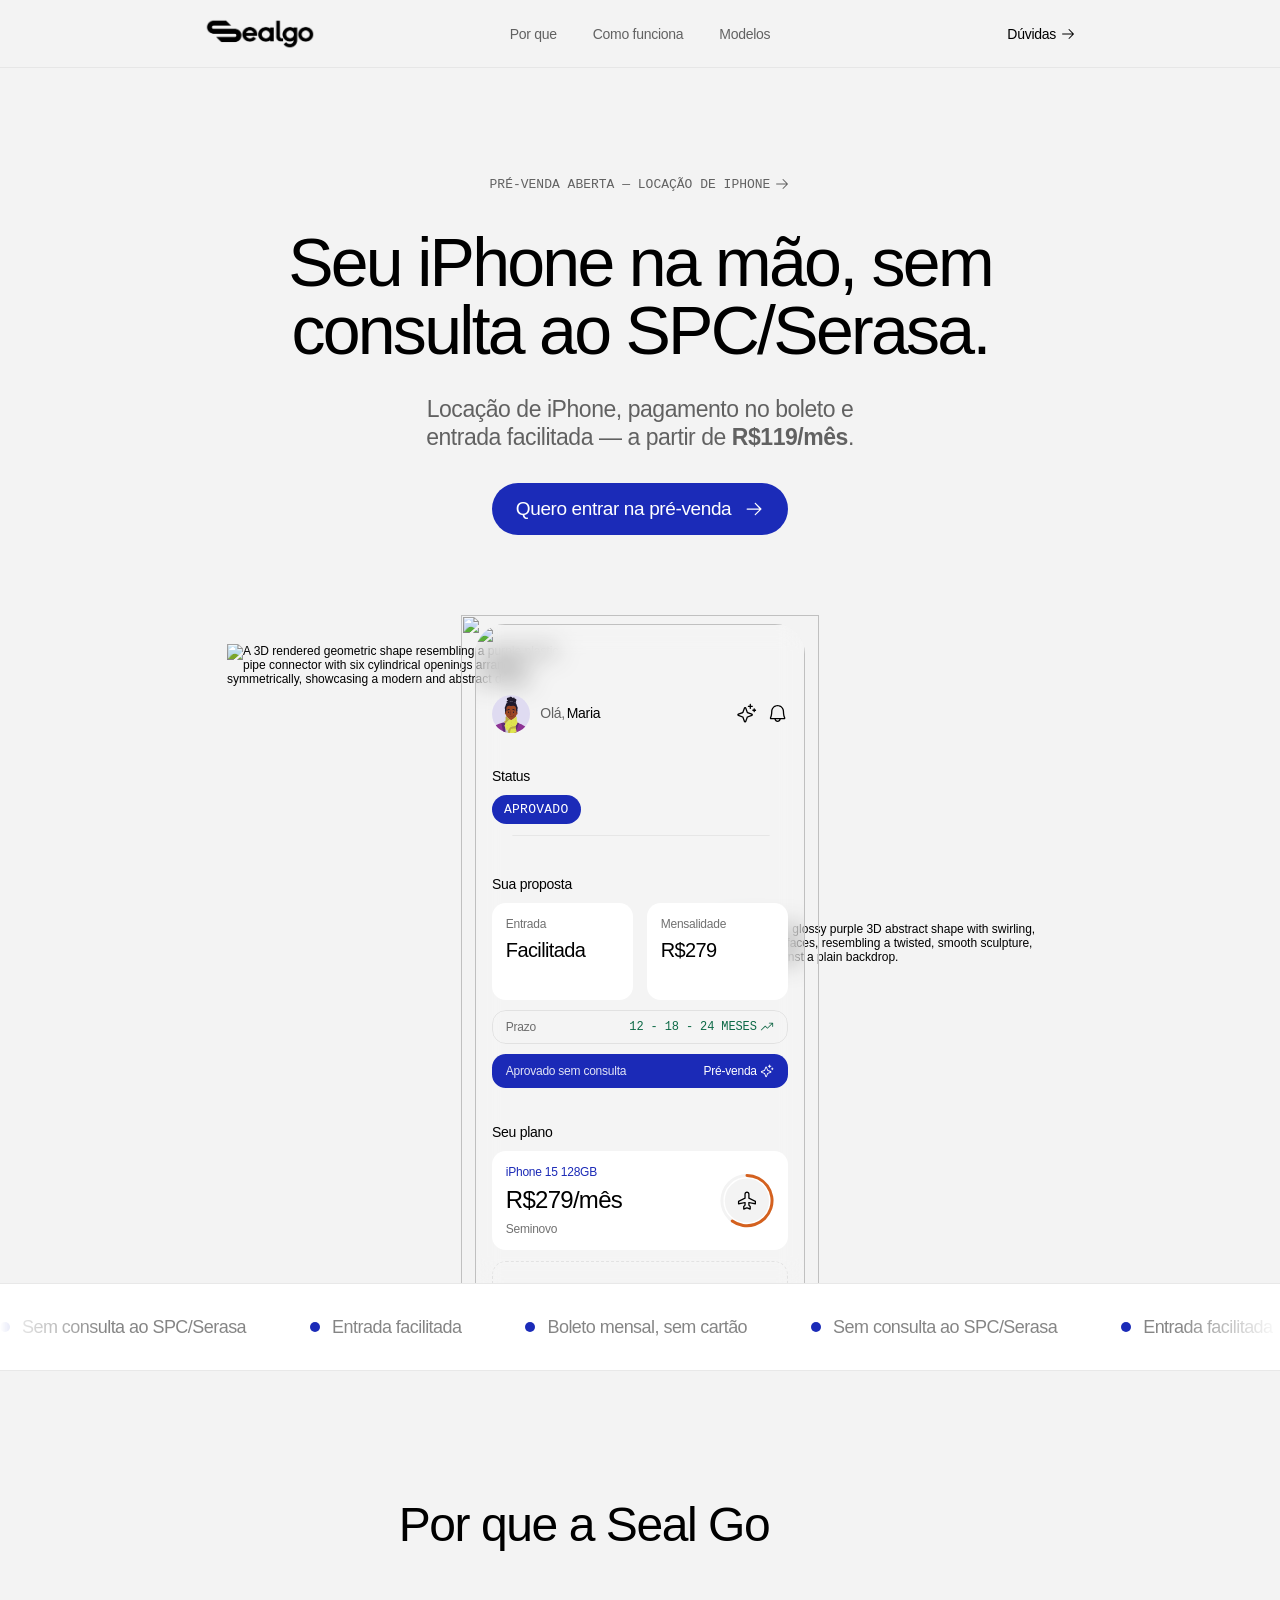
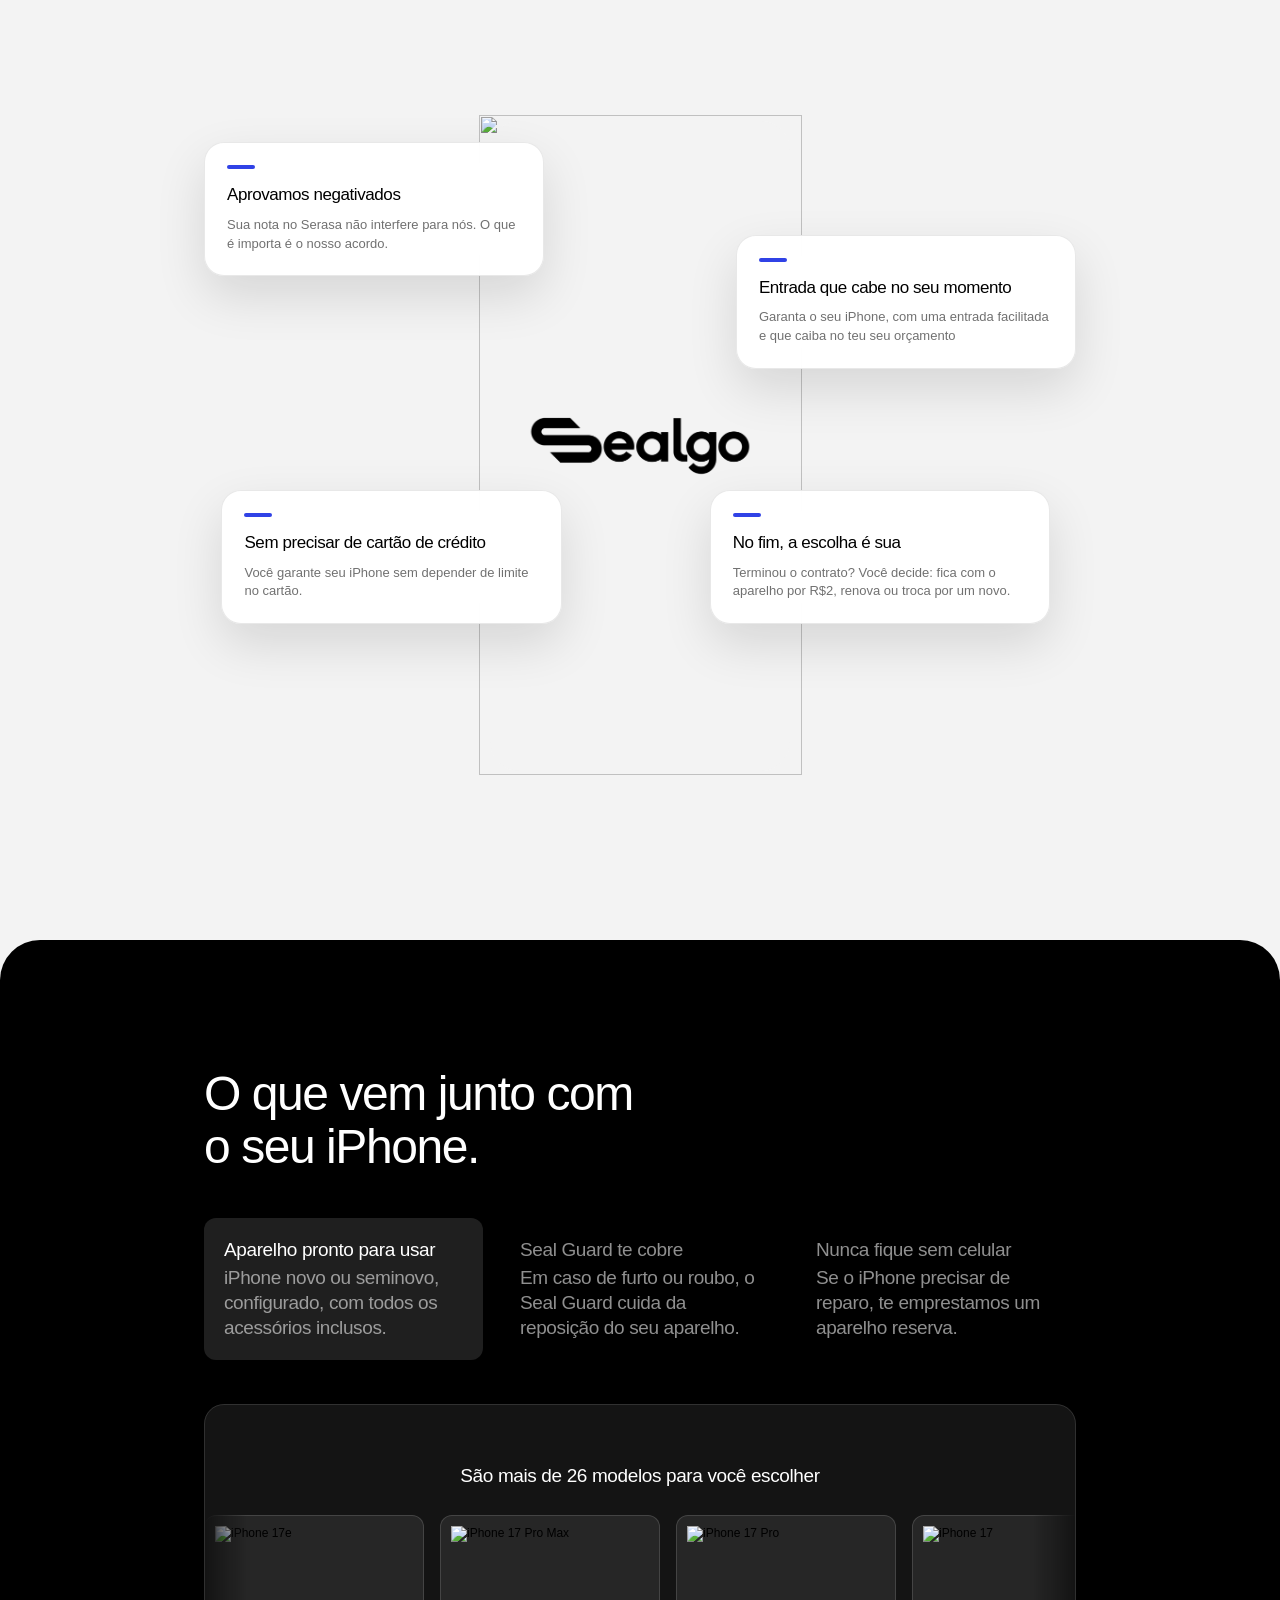
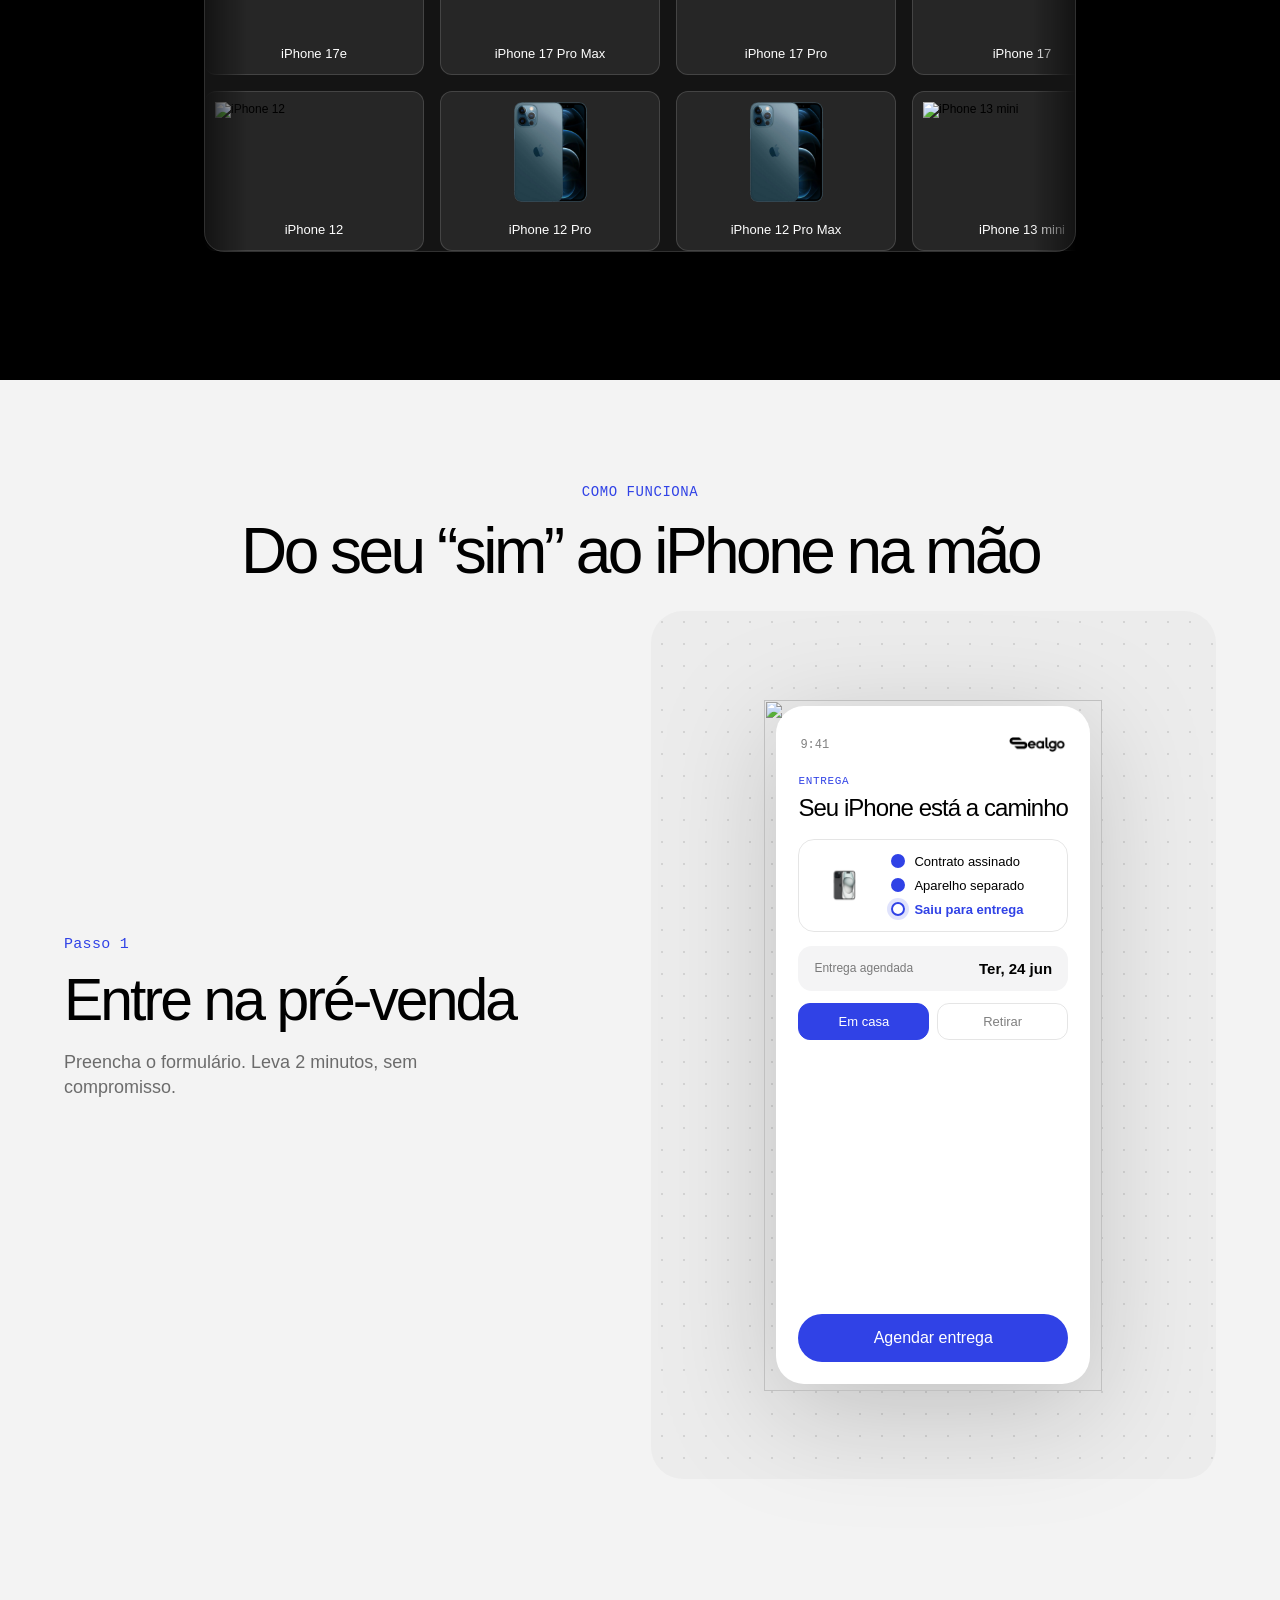
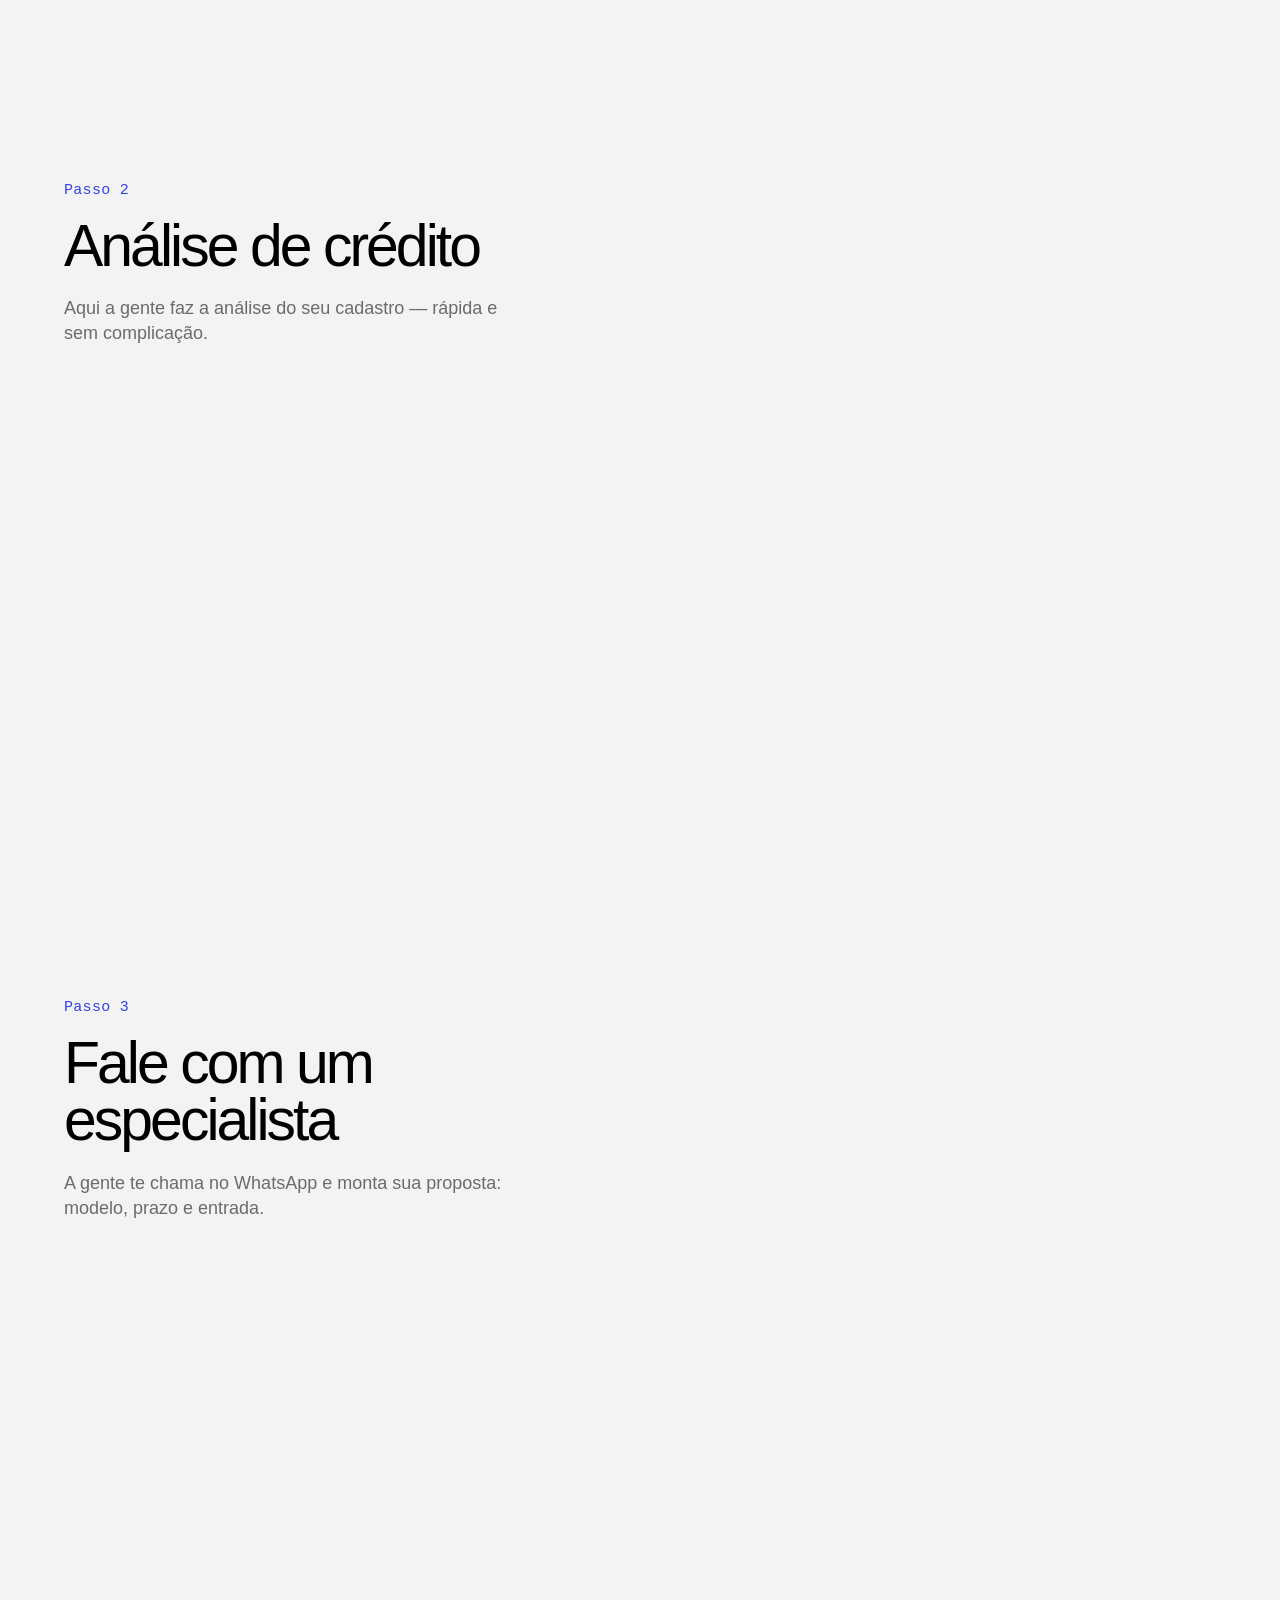
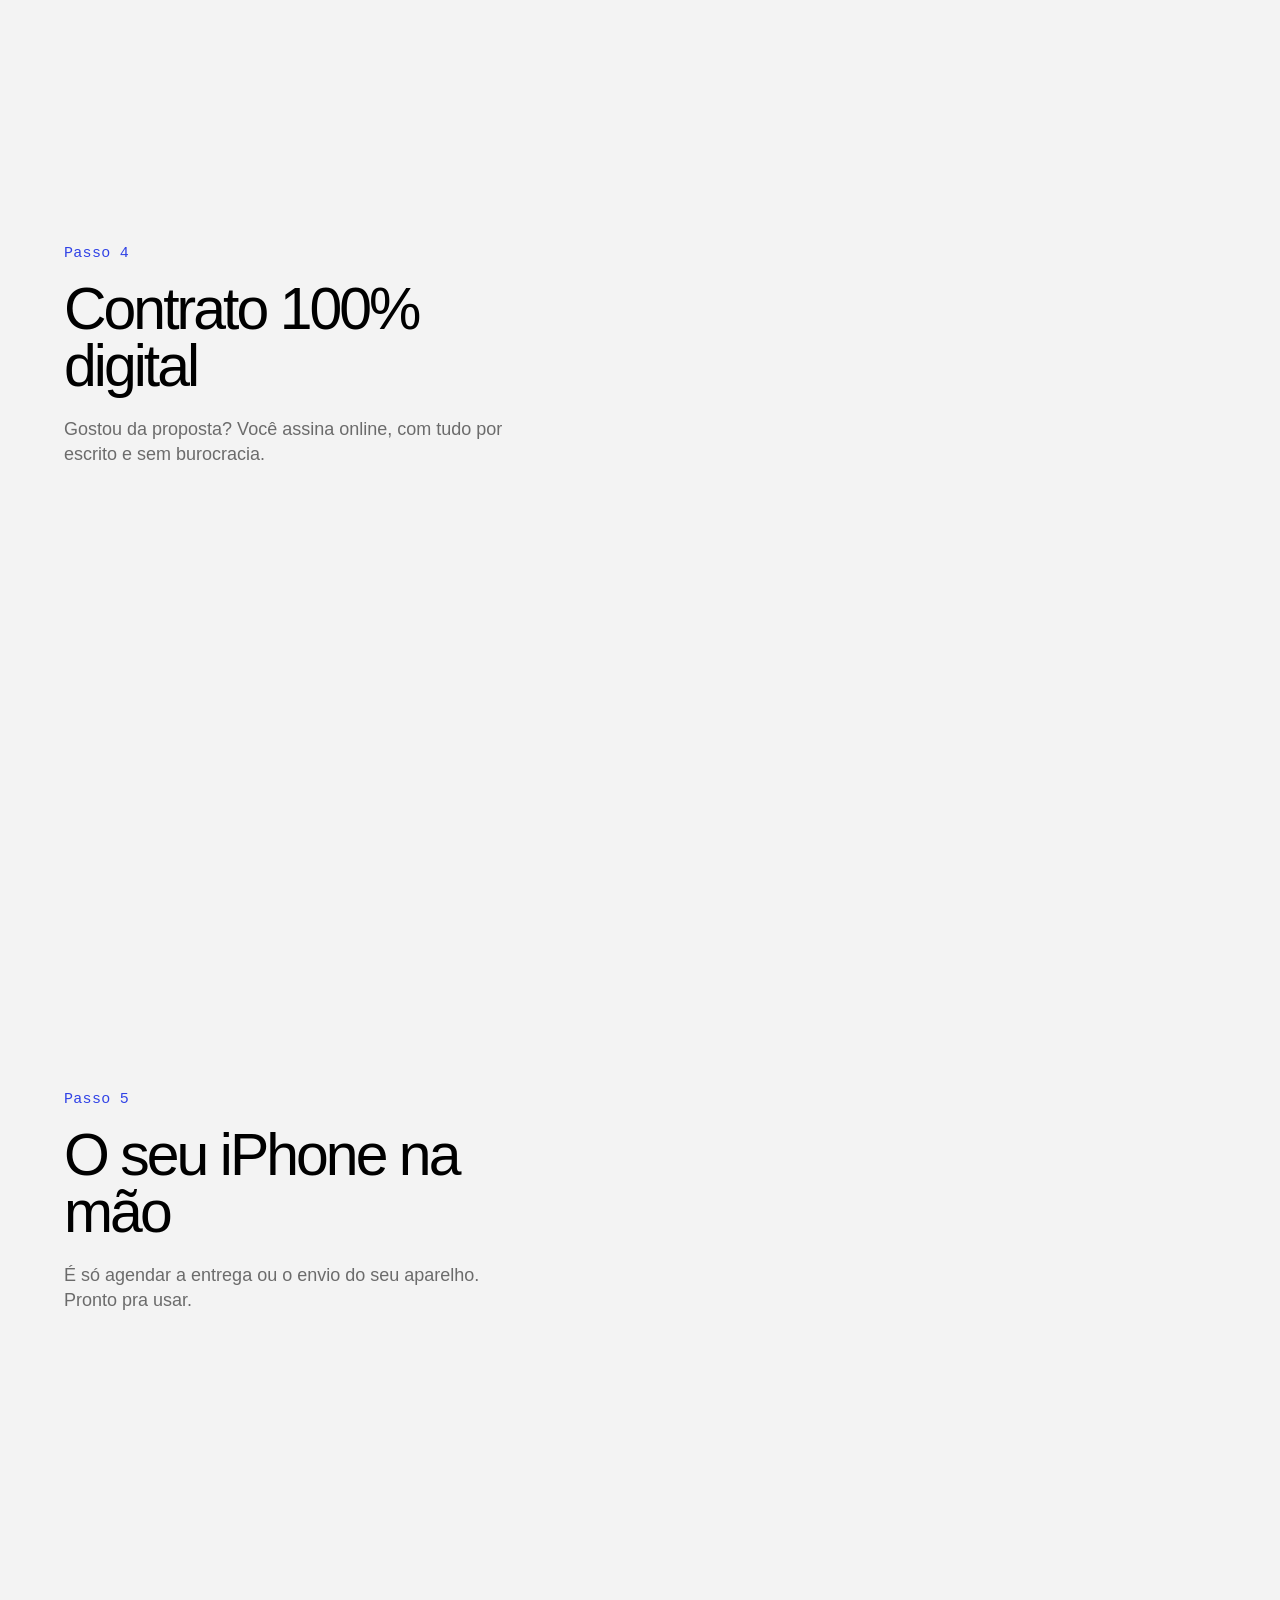
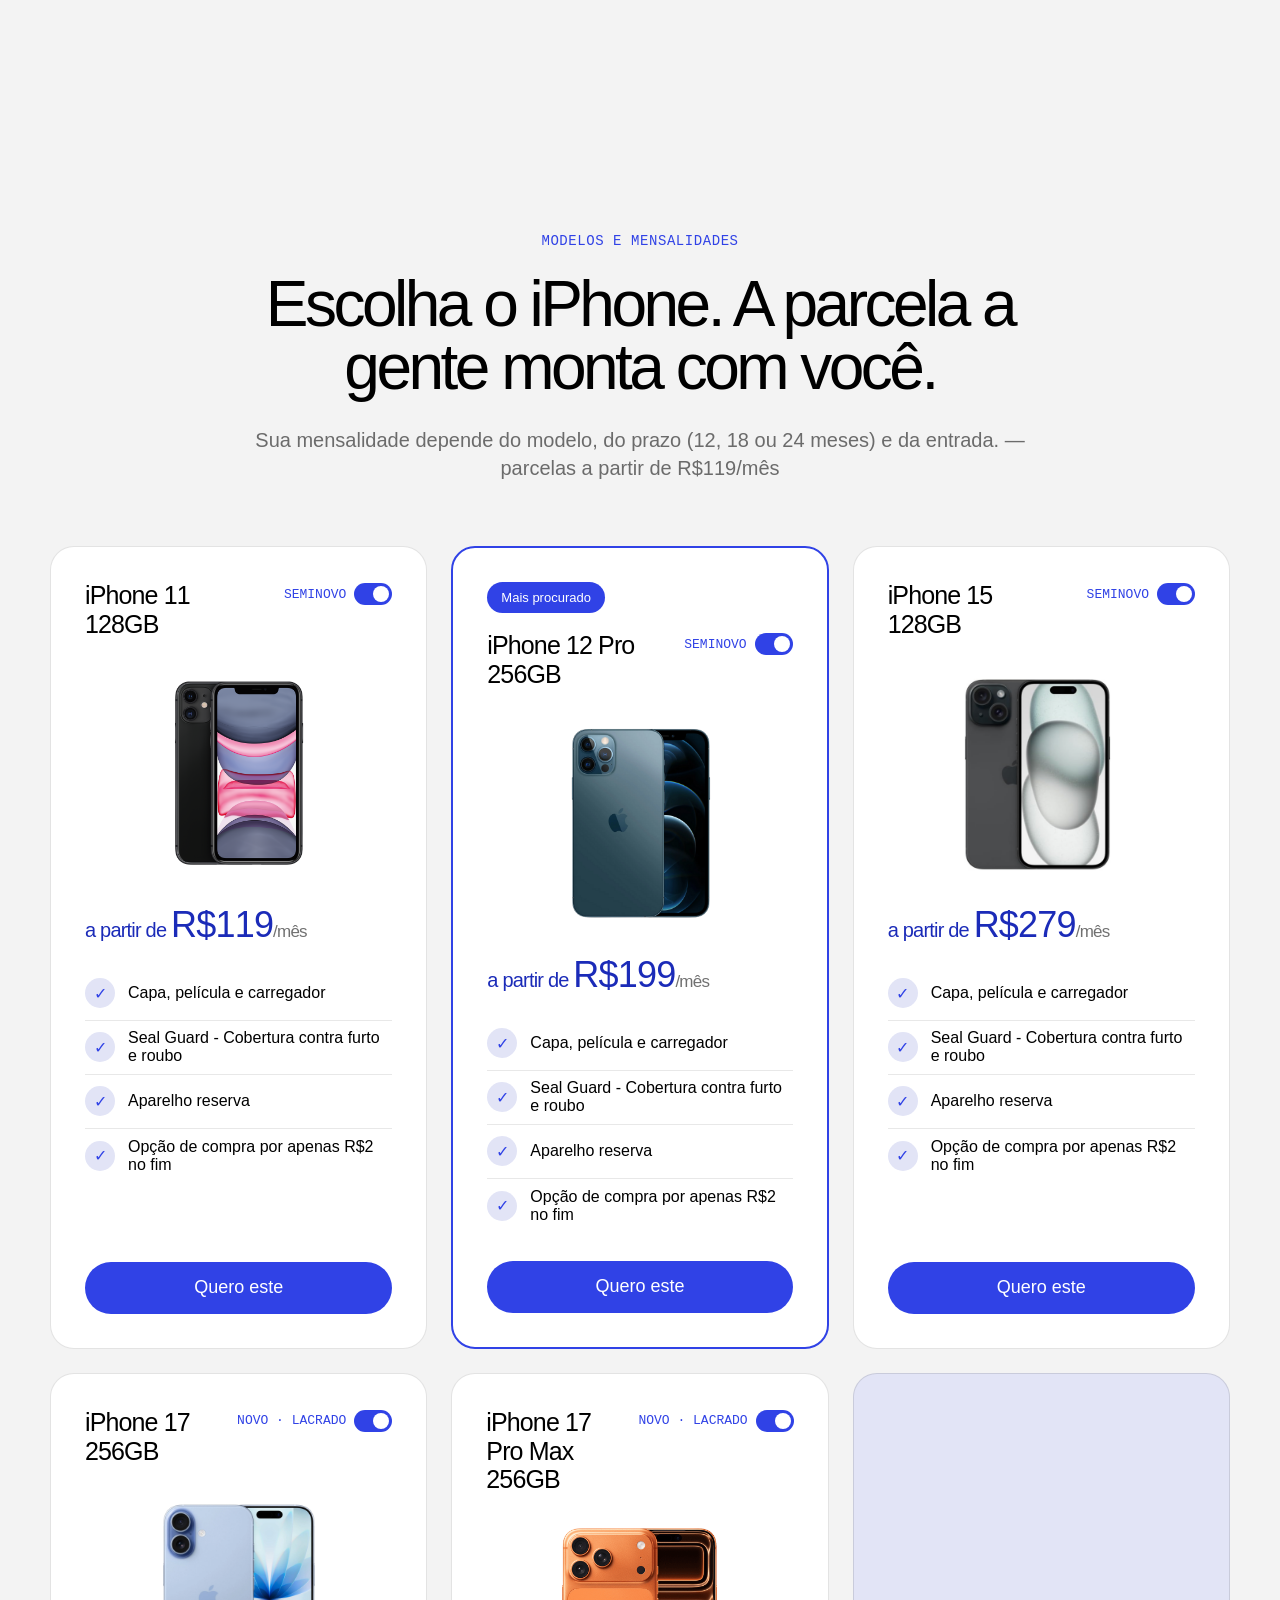
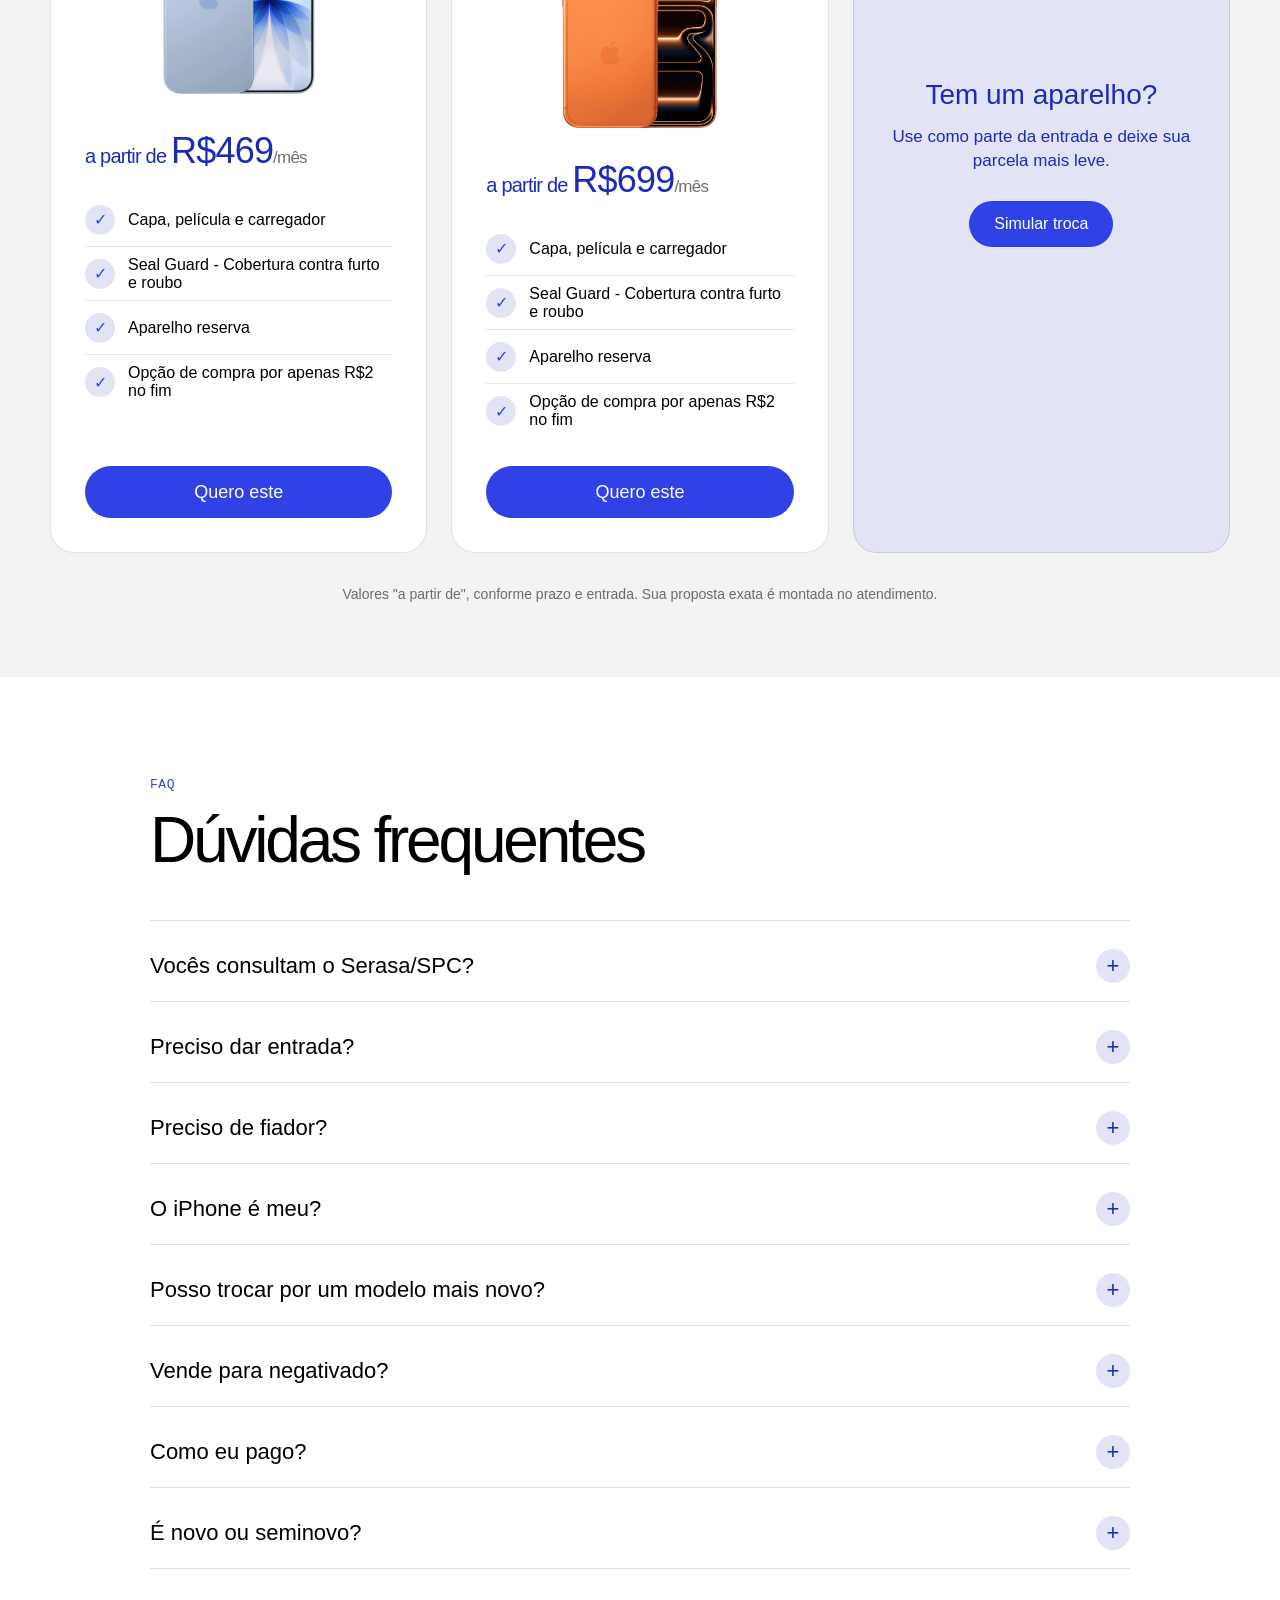
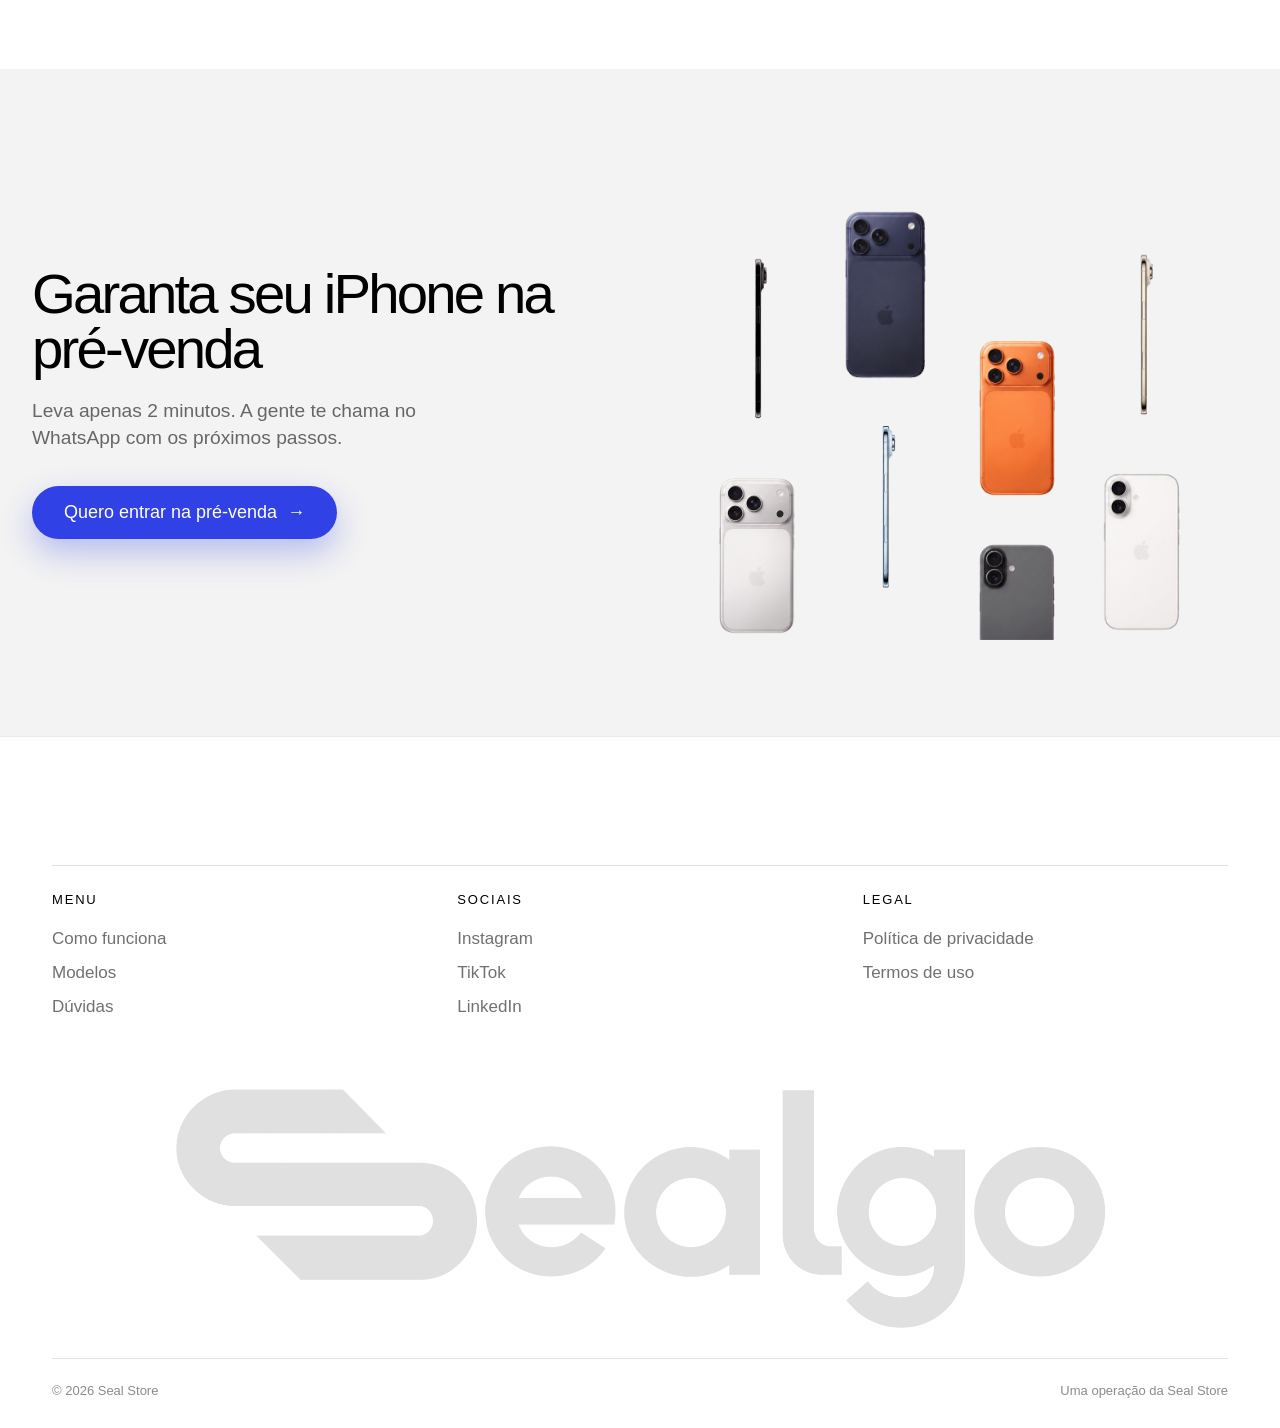
==== commit 1eadf008: "Apply official Seal Go brand assets" ====
--- a/index.html
+++ b/index.html
@@ -16,9 +16,8 @@
     <meta name="description" content="Locação de iPhone, novo ou seminovo, com mensalidade fixa e entrada facilitada. Aprovação sem consulta ao Serasa/SPC. A partir de R$119/mês. Entre na pré-venda.">
     <meta name="framer-search-index" content="https://framerusercontent.com/sites/34kN7zEiBDqRrexnSFMvMZ/searchIndex-zoiqUlhWVPi6.json">
     <meta name="framer-search-index-fallback" content="https://framerusercontent.com/sites/34kN7zEiBDqRrexnSFMvMZ/searchIndex-TmxAb8sKYjvn.json">
-    <link href="https://framerusercontent.com/images/sbMEOPcZkrafAtpDV2sGovzCQoY.png" rel="icon" media="(prefers-color-scheme: light)">
-    <link href="https://framerusercontent.com/images/sbMEOPcZkrafAtpDV2sGovzCQoY.png" rel="icon" media="(prefers-color-scheme: dark)">
-    <link rel="apple-touch-icon" href="https://framerusercontent.com/images/Ez7blnFQj9RidBgSlemmV5GE5X4.png">
+    <link href="./assets/brand/seal-mark-black.png" rel="icon">
+    <link rel="apple-touch-icon" href="./assets/brand/seal-mark-black.png">
     <!-- Open Graph / Facebook -->
     <meta property="og:type" content="website">
     <meta property="og:title" content="Seu iPhone sem consulta ao Serasa/SPC — Seal Go">
--- a/seal-go-overrides.css
+++ b/seal-go-overrides.css
@@ -82,6 +82,10 @@
   gap: 22px !important;
 }
 
+.seal-carousel-contract-copy {
+  display: none !important;
+}
+
 section[data-framer-name="hero"] .seal-approved-badge {
   display: inline-flex;
   align-items: center;
@@ -360,7 +364,7 @@
 }
 
 .seal-model-image--provided {
-  transform: scale(1.45);
+  transform: scale(var(--seal-product-scale, 1.18));
 }
 
 .seal-model-price {
@@ -566,6 +570,30 @@
 
 .seal-intro-phone {
   isolation: isolate;
+}
+
+.seal-intro-phone [data-framer-name="logo"] {
+  display: none !important;
+}
+
+.seal-intro-screen-brand {
+  position: absolute;
+  z-index: 6;
+  top: 50%;
+  left: 50%;
+  display: block;
+  width: clamp(150px, 19vw, 230px);
+  height: auto;
+  pointer-events: none;
+  transform: translate(-50%, -50%);
+}
+
+.seal-header-logo {
+  display: block;
+  width: 112px;
+  height: auto;
+  max-height: 36px;
+  object-fit: contain;
 }
 
 .seal-intro-heading {
@@ -631,7 +659,7 @@
 }
 
 .seal-intro-benefit--two {
-  bottom: 7%;
+  bottom: 23%;
   left: 2%;
 }
 
@@ -642,7 +670,7 @@
 
 .seal-intro-benefit--four {
   right: 3%;
-  bottom: 3%;
+  bottom: 23%;
 }
 
 .seal-intro-models {
@@ -814,6 +842,19 @@
 }
 
 @media (max-width: 809px) {
+  header a[data-framer-name="Sm"][href="pre-venda.html"] {
+    background: var(--token-0d764deb-6f85-48af-b705-95c8050e4693, #3042e6) !important;
+    color: #fff !important;
+  }
+
+  header a[data-framer-name="Sm"][href="pre-venda.html"] * {
+    color: #fff !important;
+  }
+
+  section[data-framer-name="section-intro"] {
+    padding-bottom: 72px !important;
+  }
+
   section[data-framer-name="hero"] .seal-hero-description-variant {
     width: min(560px, calc(100% - 40px));
     margin: 20px auto 0;
@@ -846,7 +887,7 @@
   }
 
   .seal-intro-benefit--two {
-    bottom: 6%;
+    bottom: 11%;
     left: 0;
   }
 
@@ -856,7 +897,7 @@
 
   .seal-intro-benefit--four {
     right: 0;
-    bottom: 2%;
+    bottom: 11%;
   }
 
   .seal-intro-models {
@@ -1134,3 +1175,1042 @@
     display: none;
   }
 }
+
+/* ===== Como funciona (scrollytelling) ===== */
+.seal-how-section {
+  display: block !important;
+  height: auto !important;
+  min-height: 0 !important;
+  overflow: visible !important;
+  padding: 0 0 96px !important;
+  background: var(--token-ca7e2717-5e03-4734-9e61-71d320664250, #f3f3f3);
+}
+
+.seal-how-shell {
+  width: min(1200px, 100%);
+  margin: 0 auto;
+  padding: 0 24px;
+}
+
+.seal-how-head {
+  width: min(900px, 100%);
+  margin: 0 auto;
+  padding: 104px 0 12px;
+  text-align: center;
+}
+
+.seal-how-eyebrow {
+  margin: 0 0 20px;
+  color: var(--token-0d764deb-6f85-48af-b705-95c8050e4693, #3042e6);
+  font-family: "DM Mono", monospace;
+  font-size: 14px;
+  font-weight: 500;
+  letter-spacing: 0.04em;
+  text-transform: uppercase;
+}
+
+.seal-how-heading {
+  margin: 0;
+  color: #000;
+  font-family: "General Sans", "General Sans Placeholder", sans-serif;
+  font-size: clamp(40px, 5vw, 68px);
+  font-weight: 500;
+  letter-spacing: -0.055em;
+  line-height: 0.98;
+}
+
+.seal-how-grid {
+  display: grid;
+  grid-template-columns: 1fr 1.05fr;
+  gap: 48px;
+  align-items: start;
+}
+
+.seal-how-track {
+  display: flex;
+  flex-direction: column;
+}
+
+.seal-how-step {
+  display: flex;
+  min-height: 94vh;
+  flex-direction: column;
+  justify-content: center;
+  padding: 24px 56px 24px 0;
+  opacity: 0.32;
+  transition: opacity 360ms ease;
+}
+
+.seal-how-step.is-active {
+  opacity: 1;
+}
+
+.seal-how-kicker {
+  margin: 0 0 18px;
+  color: var(--token-0d764deb-6f85-48af-b705-95c8050e4693, #3042e6);
+  font-family: "DM Mono", monospace;
+  font-size: 15px;
+  font-weight: 500;
+  letter-spacing: 0.02em;
+}
+
+.seal-how-step-title {
+  margin: 0;
+  color: #000;
+  font-family: "General Sans", "General Sans Placeholder", sans-serif;
+  font-size: clamp(38px, 4.6vw, 66px);
+  font-weight: 500;
+  letter-spacing: -0.05em;
+  line-height: 0.98;
+}
+
+.seal-how-step-text {
+  max-width: 470px;
+  margin: 22px 0 0;
+  color: rgba(0, 0, 0, 0.56);
+  font-family: "General Sans", "General Sans Placeholder", sans-serif;
+  font-size: clamp(18px, 1.4vw, 22px);
+  line-height: 1.4;
+}
+
+.seal-how-stage {
+  position: sticky;
+  top: 0;
+  align-self: start;
+  display: flex;
+  height: 100vh;
+  align-items: center;
+  justify-content: center;
+}
+
+.seal-how-stage::before {
+  content: "";
+  position: absolute;
+  z-index: 0;
+  inset: 16px 0;
+  border-radius: 32px;
+  background-color: #ececec;
+  background-image: radial-gradient(rgba(0, 0, 0, 0.1) 1.1px, transparent 1.1px);
+  background-size: 22px 22px;
+}
+
+.seal-how-phone {
+  position: relative;
+  z-index: 1;
+  width: min(338px, 78%);
+  aspect-ratio: 358 / 732;
+  filter: drop-shadow(0 26px 56px rgba(0, 0, 0, 0.18));
+}
+
+.seal-how-bevel {
+  position: absolute;
+  z-index: 5;
+  inset: 0;
+  width: 100%;
+  height: 100%;
+  pointer-events: none;
+  user-select: none;
+  -webkit-user-select: none;
+}
+
+.seal-how-screens {
+  position: absolute;
+  z-index: 1;
+  top: 1%;
+  bottom: 1%;
+  left: 3.6%;
+  right: 3.6%;
+  overflow: hidden;
+  border-radius: 28px;
+  background: #fff;
+}
+
+.seal-how-screen {
+  position: absolute;
+  inset: 0;
+  display: flex;
+  flex-direction: column;
+  opacity: 0;
+  pointer-events: none;
+  transform: translateY(28px) scale(0.99);
+  transition: opacity 500ms ease, transform 620ms cubic-bezier(0.22, 0.61, 0.36, 1);
+}
+
+.seal-how-screen.is-active {
+  opacity: 1;
+  pointer-events: auto;
+  transform: none;
+}
+
+/* shared screen chrome */
+.seal-scr-bar {
+  display: flex;
+  align-items: center;
+  justify-content: space-between;
+  padding: 30px 24px 6px;
+  color: rgba(0, 0, 0, 0.5);
+  font-family: "DM Mono", monospace;
+  font-size: 12px;
+}
+
+.seal-scr-brand-logo {
+  display: block;
+  width: 58px;
+  height: auto;
+  object-fit: contain;
+}
+
+.seal-scr-body {
+  display: flex;
+  flex: 1;
+  flex-direction: column;
+  padding: 16px 22px 22px;
+  overflow: hidden;
+}
+
+.seal-scr-ey {
+  margin: 0 0 8px;
+  color: var(--token-0d764deb-6f85-48af-b705-95c8050e4693, #3042e6);
+  font-family: "DM Mono", monospace;
+  font-size: 11px;
+  letter-spacing: 0.06em;
+  text-transform: uppercase;
+}
+
+.seal-scr-eyrow {
+  display: flex;
+  align-items: center;
+  justify-content: space-between;
+}
+
+.seal-scr-title {
+  margin: 0 0 18px;
+  color: #000;
+  font-family: "General Sans", "General Sans Placeholder", sans-serif;
+  font-size: 24px;
+  font-weight: 500;
+  letter-spacing: -0.04em;
+  line-height: 1.05;
+}
+
+.seal-scr-btn {
+  display: flex;
+  min-height: 48px;
+  margin-top: auto;
+  align-items: center;
+  justify-content: center;
+  border: 0;
+  border-radius: 999px;
+  background: var(--token-0d764deb-6f85-48af-b705-95c8050e4693, #3042e6);
+  color: #fff;
+  font-family: "General Sans", "General Sans Placeholder", sans-serif;
+  font-size: 16px;
+  font-weight: 500;
+}
+
+.seal-scr-note {
+  margin: 12px 0 0;
+  color: rgba(0, 0, 0, 0.5);
+  font-family: "General Sans", "General Sans Placeholder", sans-serif;
+  font-size: 12px;
+  text-align: center;
+}
+
+.seal-tag {
+  padding: 5px 9px;
+  border-radius: 999px;
+  background: var(--token-68fffb2a-cb9a-4040-9867-8b96018bffb2, #e2e4f6);
+  color: var(--token-8e327549-68cc-4529-a405-c79194616058, #1b2bb8);
+  font-family: "DM Mono", monospace;
+  font-size: 10px;
+  letter-spacing: 0.04em;
+  text-transform: uppercase;
+}
+
+/* screen 1 — form */
+.seal-field {
+  display: flex;
+  flex-direction: column;
+  gap: 4px;
+  margin-bottom: 12px;
+  padding: 13px 16px;
+  border: 1px solid rgba(0, 0, 0, 0.1);
+  border-radius: 14px;
+  background: #fff;
+}
+
+.seal-field span {
+  color: rgba(0, 0, 0, 0.45);
+  font-family: "DM Mono", monospace;
+  font-size: 11px;
+  letter-spacing: 0.04em;
+  text-transform: uppercase;
+}
+
+.seal-field strong {
+  color: #000;
+  font-family: "General Sans", "General Sans Placeholder", sans-serif;
+  font-size: 15px;
+  font-weight: 500;
+}
+
+.seal-field--active {
+  border-color: var(--token-0d764deb-6f85-48af-b705-95c8050e4693, #3042e6);
+  box-shadow: 0 0 0 3px rgba(48, 66, 230, 0.12);
+}
+
+/* screen 2 — credit */
+.seal-ring {
+  position: relative;
+  display: flex;
+  width: 100px;
+  height: 100px;
+  margin: 6px auto 22px;
+  align-items: center;
+  justify-content: center;
+  border-radius: 999px;
+  background: conic-gradient(var(--token-0d764deb-6f85-48af-b705-95c8050e4693, #3042e6) 100%, #e6e6e6 0);
+}
+
+.seal-ring::after {
+  content: "";
+  position: absolute;
+  inset: 11px;
+  border-radius: 999px;
+  background: #fff;
+}
+
+.seal-ring-num {
+  position: relative;
+  z-index: 1;
+  color: var(--token-0d764deb-6f85-48af-b705-95c8050e4693, #3042e6);
+  font-family: "General Sans", "General Sans Placeholder", sans-serif;
+  font-size: 21px;
+  font-weight: 500;
+  letter-spacing: -0.03em;
+}
+
+.seal-checks {
+  margin: 0 0 16px;
+  padding: 0;
+  list-style: none;
+  display: flex;
+  flex-direction: column;
+  gap: 11px;
+}
+
+.seal-checks li {
+  display: flex;
+  align-items: center;
+  gap: 10px;
+  color: #000;
+  font-family: "General Sans", "General Sans Placeholder", sans-serif;
+  font-size: 14px;
+}
+
+.seal-checks li i {
+  display: flex;
+  width: 20px;
+  height: 20px;
+  flex: none;
+  align-items: center;
+  justify-content: center;
+  border-radius: 999px;
+  background: var(--token-68fffb2a-cb9a-4040-9867-8b96018bffb2, #e2e4f6);
+  color: var(--token-0d764deb-6f85-48af-b705-95c8050e4693, #3042e6);
+  font-size: 12px;
+  font-style: normal;
+}
+
+.seal-result {
+  display: flex;
+  margin-top: auto;
+  align-items: center;
+  justify-content: space-between;
+  padding: 16px 18px;
+  border-radius: 16px;
+  background: var(--token-68fffb2a-cb9a-4040-9867-8b96018bffb2, #e2e4f6);
+}
+
+.seal-result span {
+  color: var(--token-8e327549-68cc-4529-a405-c79194616058, #1b2bb8);
+  font-family: "DM Mono", monospace;
+  font-size: 11px;
+  letter-spacing: 0.04em;
+  text-transform: uppercase;
+}
+
+.seal-result strong {
+  color: var(--token-8e327549-68cc-4529-a405-c79194616058, #1b2bb8);
+  font-family: "General Sans", "General Sans Placeholder", sans-serif;
+  font-size: 18px;
+  font-weight: 500;
+}
+
+/* screen 3 — whatsapp */
+.seal-how-screen--2 {
+  background: #ece5dd;
+}
+
+.seal-wa-top {
+  display: flex;
+  align-items: center;
+  gap: 12px;
+  padding: 50px 18px 14px;
+  background: #1b8a5a;
+  color: #fff;
+}
+
+.seal-wa-avatar {
+  display: flex;
+  width: 40px;
+  height: 40px;
+  flex: none;
+  align-items: center;
+  justify-content: center;
+  border-radius: 999px;
+  background: rgba(255, 255, 255, 0.25);
+  font-family: "General Sans", "General Sans Placeholder", sans-serif;
+  font-size: 17px;
+  font-weight: 600;
+}
+
+.seal-wa-id {
+  display: flex;
+  flex-direction: column;
+  line-height: 1.15;
+}
+
+.seal-wa-id strong {
+  font-family: "General Sans", "General Sans Placeholder", sans-serif;
+  font-size: 15px;
+  font-weight: 600;
+}
+
+.seal-wa-id span {
+  font-size: 11px;
+  opacity: 0.85;
+}
+
+.seal-wa-body {
+  display: flex;
+  flex: 1;
+  flex-direction: column;
+  gap: 8px;
+  padding: 16px;
+  overflow: hidden;
+}
+
+.seal-wa-msg {
+  max-width: 82%;
+  padding: 9px 12px;
+  border-radius: 12px;
+  font-family: "General Sans", "General Sans Placeholder", sans-serif;
+  font-size: 13px;
+  line-height: 1.35;
+}
+
+.seal-wa-msg.in {
+  align-self: flex-start;
+  border-top-left-radius: 3px;
+  background: #fff;
+  color: #000;
+}
+
+.seal-wa-msg.out {
+  align-self: flex-end;
+  border-top-right-radius: 3px;
+  background: #d6f5c8;
+  color: #0b3d24;
+}
+
+.seal-wa-card {
+  width: 86%;
+  align-self: flex-start;
+  padding: 14px;
+  border-radius: 14px;
+  background: #fff;
+  box-shadow: 0 4px 14px rgba(0, 0, 0, 0.06);
+}
+
+.seal-wa-card-title {
+  margin: 0 0 10px;
+  color: #000;
+  font-family: "General Sans", "General Sans Placeholder", sans-serif;
+  font-size: 14px;
+  font-weight: 600;
+}
+
+.seal-wa-card ul {
+  margin: 0;
+  padding: 0;
+  list-style: none;
+  display: flex;
+  flex-direction: column;
+  gap: 7px;
+}
+
+.seal-wa-card li {
+  display: flex;
+  align-items: center;
+  justify-content: space-between;
+  font-family: "General Sans", "General Sans Placeholder", sans-serif;
+  font-size: 12px;
+}
+
+.seal-wa-card li span {
+  color: rgba(0, 0, 0, 0.5);
+}
+
+.seal-wa-card li strong {
+  color: var(--token-0d764deb-6f85-48af-b705-95c8050e4693, #3042e6);
+  font-weight: 600;
+}
+
+.seal-wa-input {
+  display: flex;
+  margin: auto 14px 16px;
+  align-items: center;
+  justify-content: space-between;
+  padding: 11px 16px;
+  border-radius: 999px;
+  background: #fff;
+  color: rgba(0, 0, 0, 0.4);
+  font-family: "General Sans", "General Sans Placeholder", sans-serif;
+  font-size: 13px;
+}
+
+.seal-wa-input i {
+  color: #1b8a5a;
+  font-style: normal;
+}
+
+/* screen 4 — contract */
+.seal-doc {
+  display: flex;
+  flex-direction: column;
+  gap: 12px;
+  padding: 18px;
+  border: 1px solid rgba(0, 0, 0, 0.1);
+  border-radius: 16px;
+}
+
+.seal-doc-line {
+  height: 8px;
+  border-radius: 99px;
+  background: rgba(0, 0, 0, 0.1);
+}
+
+.seal-doc-line.w80 { width: 80%; }
+.seal-doc-line.w55 { width: 55%; }
+
+.seal-doc-rows {
+  display: flex;
+  flex-direction: column;
+  margin-top: 4px;
+}
+
+.seal-doc-rows div {
+  display: flex;
+  align-items: center;
+  justify-content: space-between;
+  padding: 11px 0;
+  border-bottom: 1px solid rgba(0, 0, 0, 0.08);
+  font-family: "General Sans", "General Sans Placeholder", sans-serif;
+  font-size: 13px;
+}
+
+.seal-doc-rows div:last-child {
+  border-bottom: 0;
+}
+
+.seal-doc-rows span {
+  color: rgba(0, 0, 0, 0.5);
+}
+
+.seal-doc-rows strong {
+  color: #000;
+  font-weight: 600;
+}
+
+.seal-sign {
+  display: flex;
+  flex-direction: column;
+  gap: 2px;
+  margin-top: 6px;
+  padding-top: 14px;
+  border-top: 1px dashed rgba(0, 0, 0, 0.2);
+}
+
+.seal-sign span {
+  color: rgba(0, 0, 0, 0.4);
+  font-family: "DM Mono", monospace;
+  font-size: 10px;
+  letter-spacing: 0.04em;
+  text-transform: uppercase;
+}
+
+.seal-sign b {
+  color: #000;
+  font-family: "Snell Roundhand", "Brush Script MT", cursive;
+  font-size: 27px;
+  font-weight: 500;
+}
+
+/* screen 5 — delivery */
+.seal-track {
+  display: flex;
+  align-items: center;
+  gap: 14px;
+  margin-bottom: 14px;
+  padding: 14px;
+  border: 1px solid rgba(0, 0, 0, 0.1);
+  border-radius: 16px;
+}
+
+.seal-track img {
+  width: 64px;
+  height: auto;
+  flex: none;
+}
+
+.seal-track-steps {
+  margin: 0;
+  padding: 0;
+  list-style: none;
+  display: flex;
+  flex-direction: column;
+  gap: 9px;
+}
+
+.seal-track-steps li {
+  display: flex;
+  align-items: center;
+  gap: 9px;
+  color: rgba(0, 0, 0, 0.45);
+  font-family: "General Sans", "General Sans Placeholder", sans-serif;
+  font-size: 13px;
+}
+
+.seal-track-steps li i {
+  width: 14px;
+  height: 14px;
+  flex: none;
+  border: 2px solid rgba(0, 0, 0, 0.2);
+  border-radius: 999px;
+}
+
+.seal-track-steps li.done {
+  color: #000;
+}
+
+.seal-track-steps li.done i {
+  border-color: var(--token-0d764deb-6f85-48af-b705-95c8050e4693, #3042e6);
+  background: var(--token-0d764deb-6f85-48af-b705-95c8050e4693, #3042e6);
+}
+
+.seal-track-steps li.active {
+  color: var(--token-0d764deb-6f85-48af-b705-95c8050e4693, #3042e6);
+  font-weight: 600;
+}
+
+.seal-track-steps li.active i {
+  border-color: var(--token-0d764deb-6f85-48af-b705-95c8050e4693, #3042e6);
+  box-shadow: 0 0 0 4px rgba(48, 66, 230, 0.15);
+}
+
+.seal-deliver {
+  display: flex;
+  flex-direction: column;
+  gap: 12px;
+  margin-bottom: 14px;
+}
+
+.seal-deliver-date {
+  display: flex;
+  align-items: center;
+  justify-content: space-between;
+  padding: 14px 16px;
+  border-radius: 14px;
+  background: #f4f4f5;
+  font-family: "General Sans", "General Sans Placeholder", sans-serif;
+}
+
+.seal-deliver-date span {
+  color: rgba(0, 0, 0, 0.5);
+  font-size: 12px;
+}
+
+.seal-deliver-date strong {
+  color: #000;
+  font-size: 15px;
+  font-weight: 600;
+}
+
+.seal-deliver-tabs {
+  display: flex;
+  gap: 8px;
+}
+
+.seal-deliver-tabs span {
+  flex: 1;
+  padding: 10px;
+  border: 1px solid rgba(0, 0, 0, 0.1);
+  border-radius: 12px;
+  color: rgba(0, 0, 0, 0.5);
+  font-family: "General Sans", "General Sans Placeholder", sans-serif;
+  font-size: 13px;
+  text-align: center;
+}
+
+.seal-deliver-tabs span.on {
+  border-color: var(--token-0d764deb-6f85-48af-b705-95c8050e4693, #3042e6);
+  background: var(--token-0d764deb-6f85-48af-b705-95c8050e4693, #3042e6);
+  color: #fff;
+}
+
+/* inline per-step phone is desktop-hidden; only shown on mobile */
+.seal-how-step-stage {
+  display: none;
+}
+
+@media (max-width: 809px) {
+  .seal-how-section {
+    padding-bottom: 56px !important;
+  }
+
+  .seal-how-shell {
+    padding: 0 20px;
+  }
+
+  .seal-how-head {
+    padding: 72px 0 4px;
+  }
+
+  .seal-how-heading {
+    font-size: 38px;
+  }
+
+  .seal-how-grid {
+    grid-template-columns: 1fr;
+    gap: 0;
+  }
+
+  .seal-how-stage {
+    display: none;
+  }
+
+  .seal-how-step {
+    min-height: 0;
+    padding: 48px 0 0;
+    text-align: left;
+    opacity: 1;
+  }
+
+  .seal-how-step:first-child {
+    padding-top: 28px;
+  }
+
+  .seal-how-step-title {
+    font-size: 34px;
+  }
+
+  .seal-how-step-text {
+    margin-bottom: 0;
+    font-size: 17px;
+  }
+
+  .seal-how-step-stage {
+    position: relative;
+    display: flex;
+    justify-content: center;
+    margin-top: 28px;
+    padding: 26px 0;
+  }
+
+  .seal-how-step-stage::before {
+    content: "";
+    position: absolute;
+    inset: 0 -20px;
+    background-color: #ececec;
+    background-image: radial-gradient(rgba(0, 0, 0, 0.1) 1.1px, transparent 1.1px);
+    background-size: 22px 22px;
+  }
+
+  .seal-how-phone--inline {
+    position: relative;
+    z-index: 1;
+    width: min(300px, 80%);
+  }
+}
+
+@media (prefers-reduced-motion: reduce) {
+  .seal-how-screen {
+    transition: opacity 200ms ease;
+    transform: none;
+  }
+}
+
+/* ===== CTA final (split: texto à esquerda, imagem à direita) ===== */
+.seal-final-cta {
+  position: relative;
+  display: block !important;
+  overflow: hidden;
+  padding: 96px 32px !important;
+  background: #f3f3f3;
+}
+
+.seal-final-grid {
+  display: grid;
+  grid-template-columns: minmax(0, 1fr) minmax(0, 1.05fr);
+  align-items: center;
+  gap: 56px;
+  width: min(1240px, 100%);
+  margin: 0 auto;
+}
+
+.seal-final-inner {
+  text-align: left;
+}
+
+.seal-final-eyebrow {
+  margin: 0 0 18px;
+  color: var(--token-0d764deb-6f85-48af-b705-95c8050e4693, #3042e6);
+  font-family: "DM Mono", monospace;
+  font-size: 13px;
+  font-weight: 500;
+  letter-spacing: 0.06em;
+  text-transform: uppercase;
+}
+
+.seal-final-title {
+  margin: 0;
+  color: #000;
+  font-family: "General Sans", "General Sans Placeholder", sans-serif;
+  font-size: clamp(38px, 4.4vw, 64px);
+  font-weight: 500;
+  letter-spacing: -0.05em;
+  line-height: 0.98;
+}
+
+.seal-final-sub {
+  margin: 22px 0 0;
+  max-width: 460px;
+  color: rgba(0, 0, 0, 0.58);
+  font-family: "General Sans", "General Sans Placeholder", sans-serif;
+  font-size: clamp(17px, 1.5vw, 20px);
+  line-height: 1.4;
+}
+
+.seal-final-btn {
+  display: inline-flex;
+  align-items: center;
+  gap: 10px;
+  margin-top: 34px;
+  padding: 16px 32px;
+  border-radius: 999px;
+  background: var(--token-0d764deb-6f85-48af-b705-95c8050e4693, #3042e6);
+  color: #fff;
+  font-family: "General Sans", "General Sans Placeholder", sans-serif;
+  font-size: 18px;
+  font-weight: 500;
+ 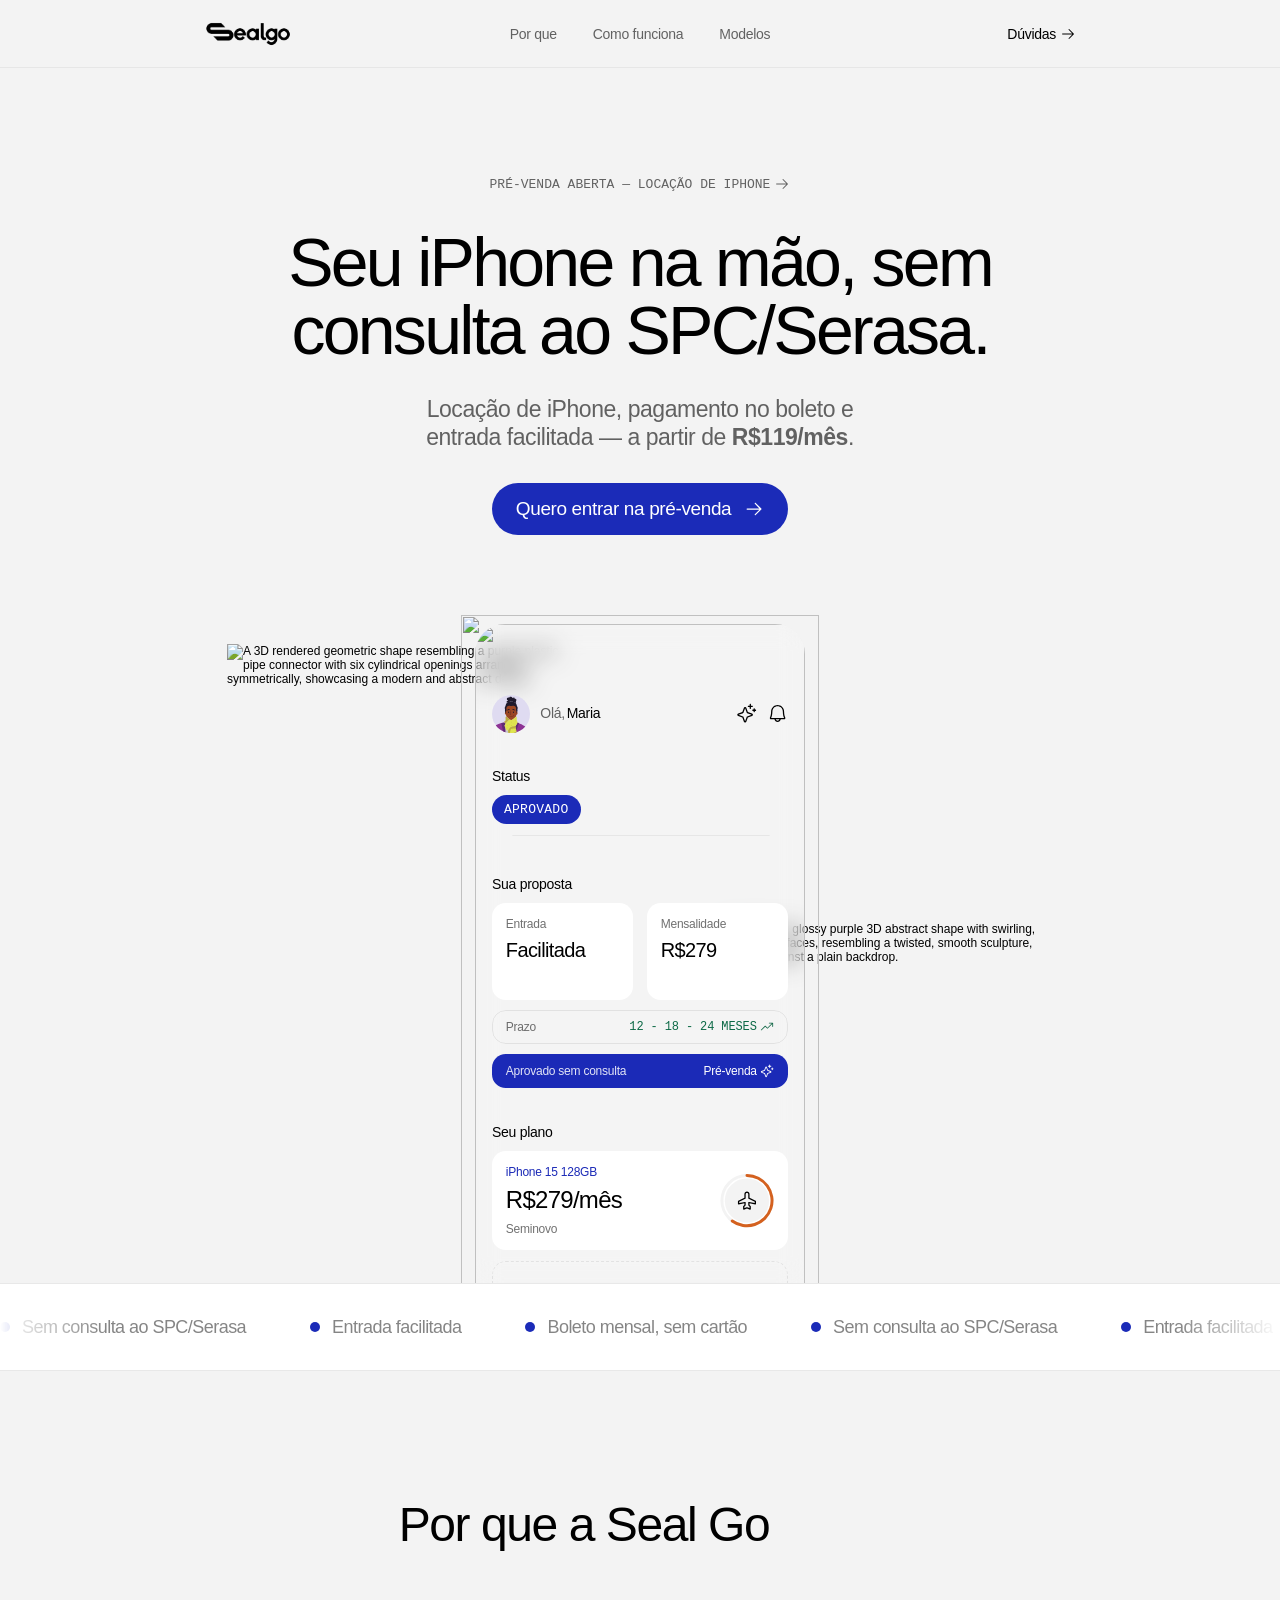
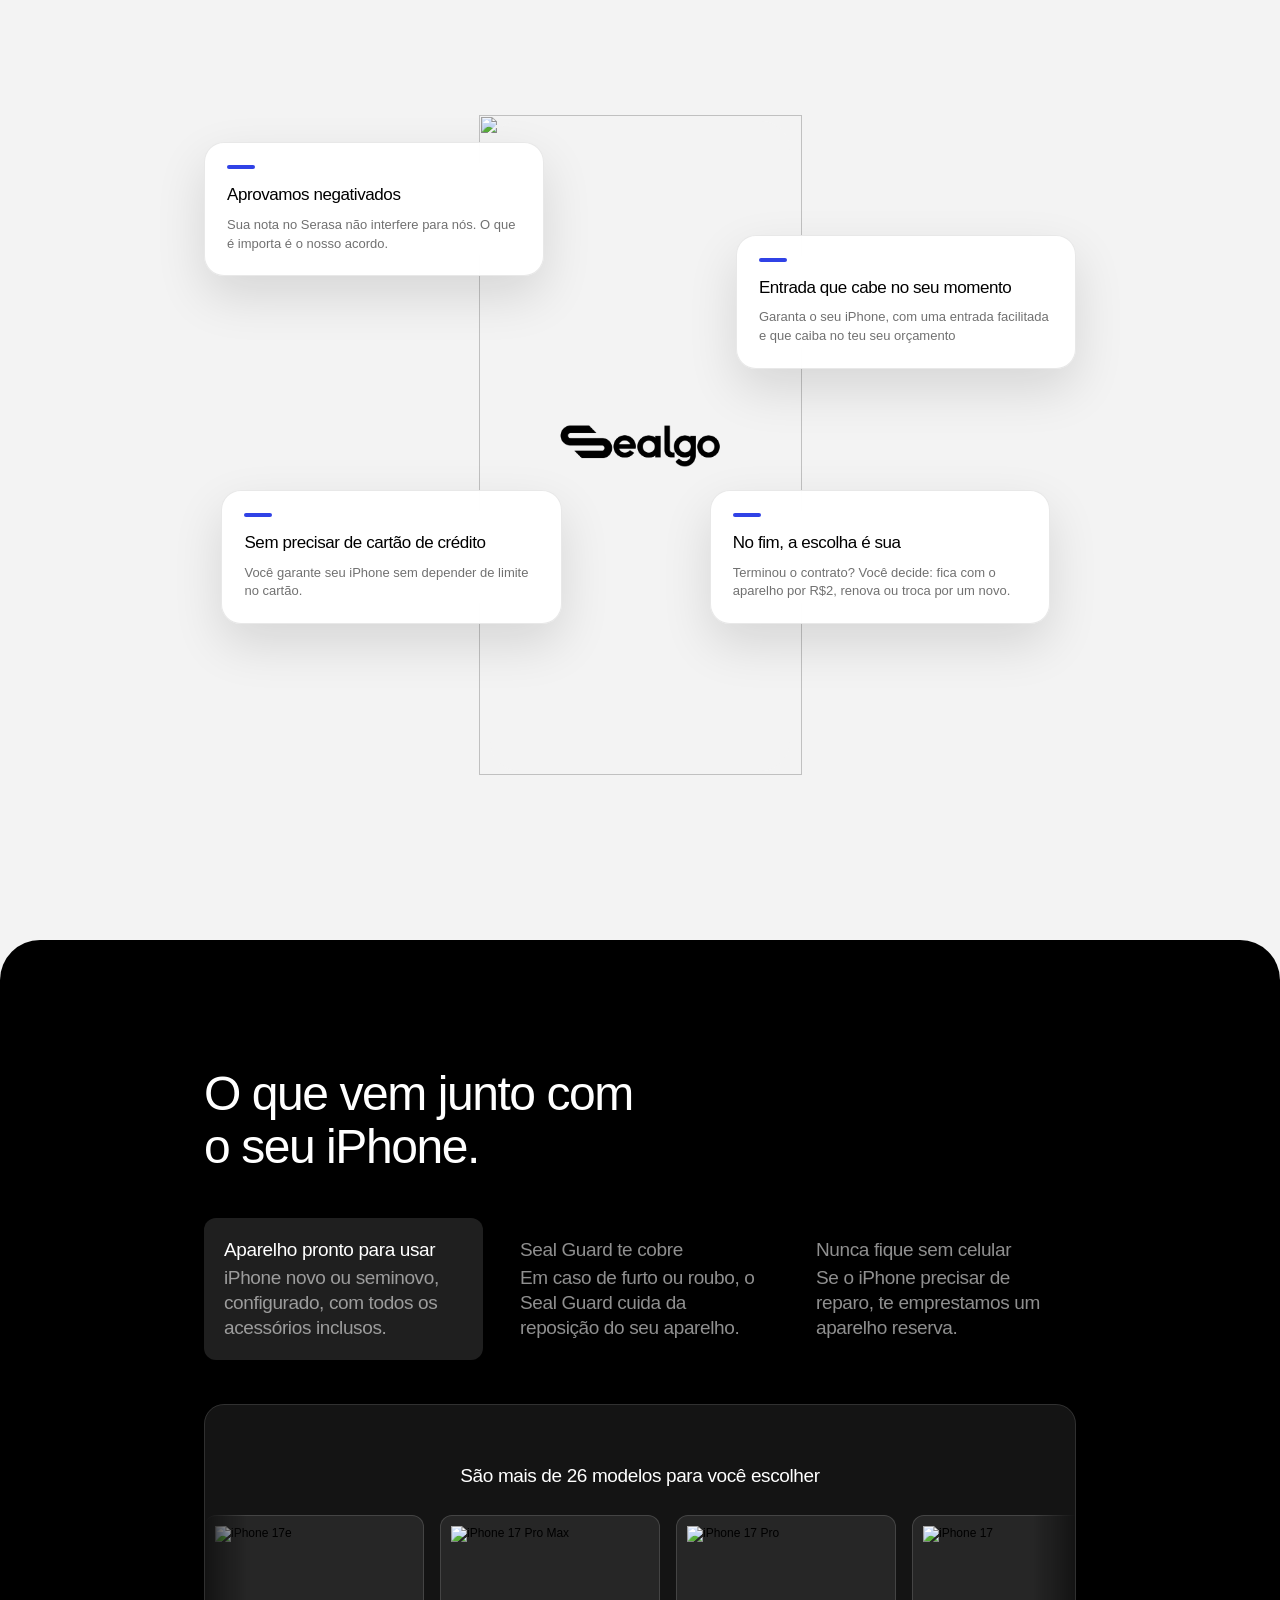
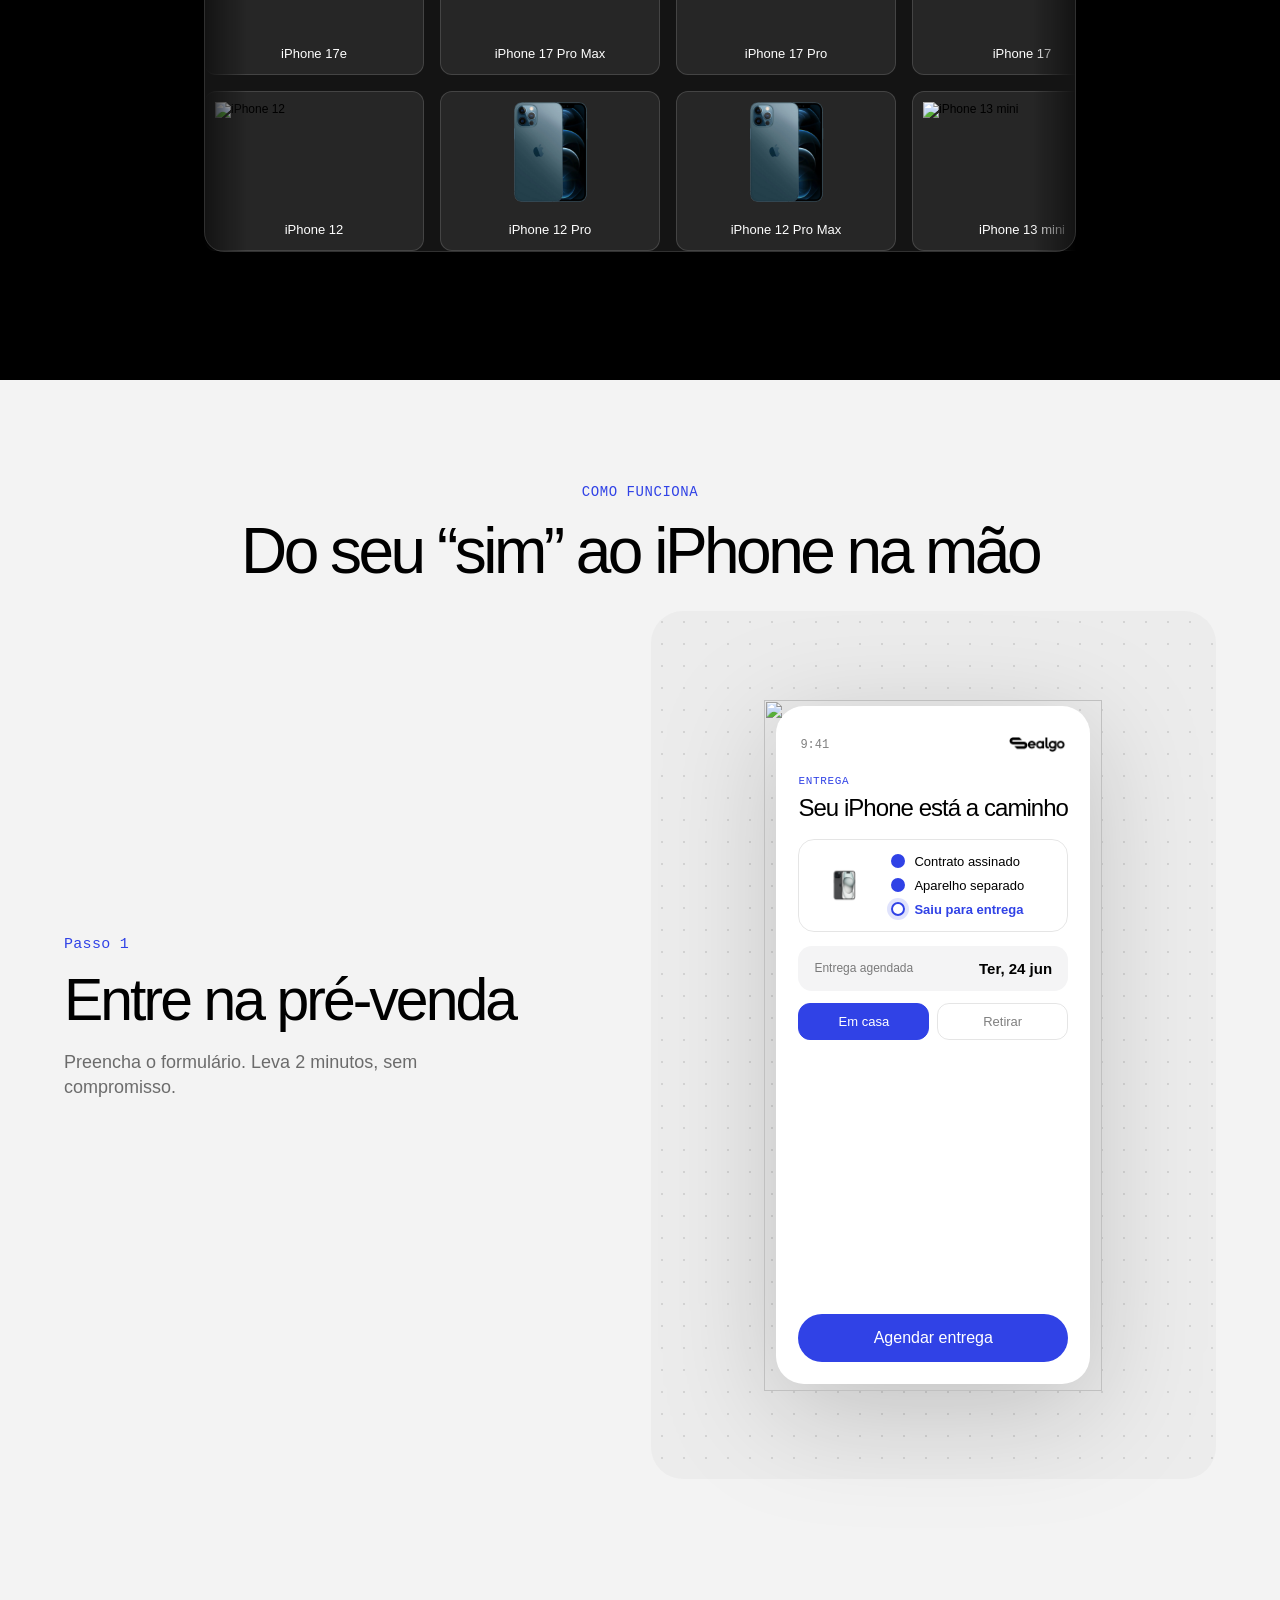
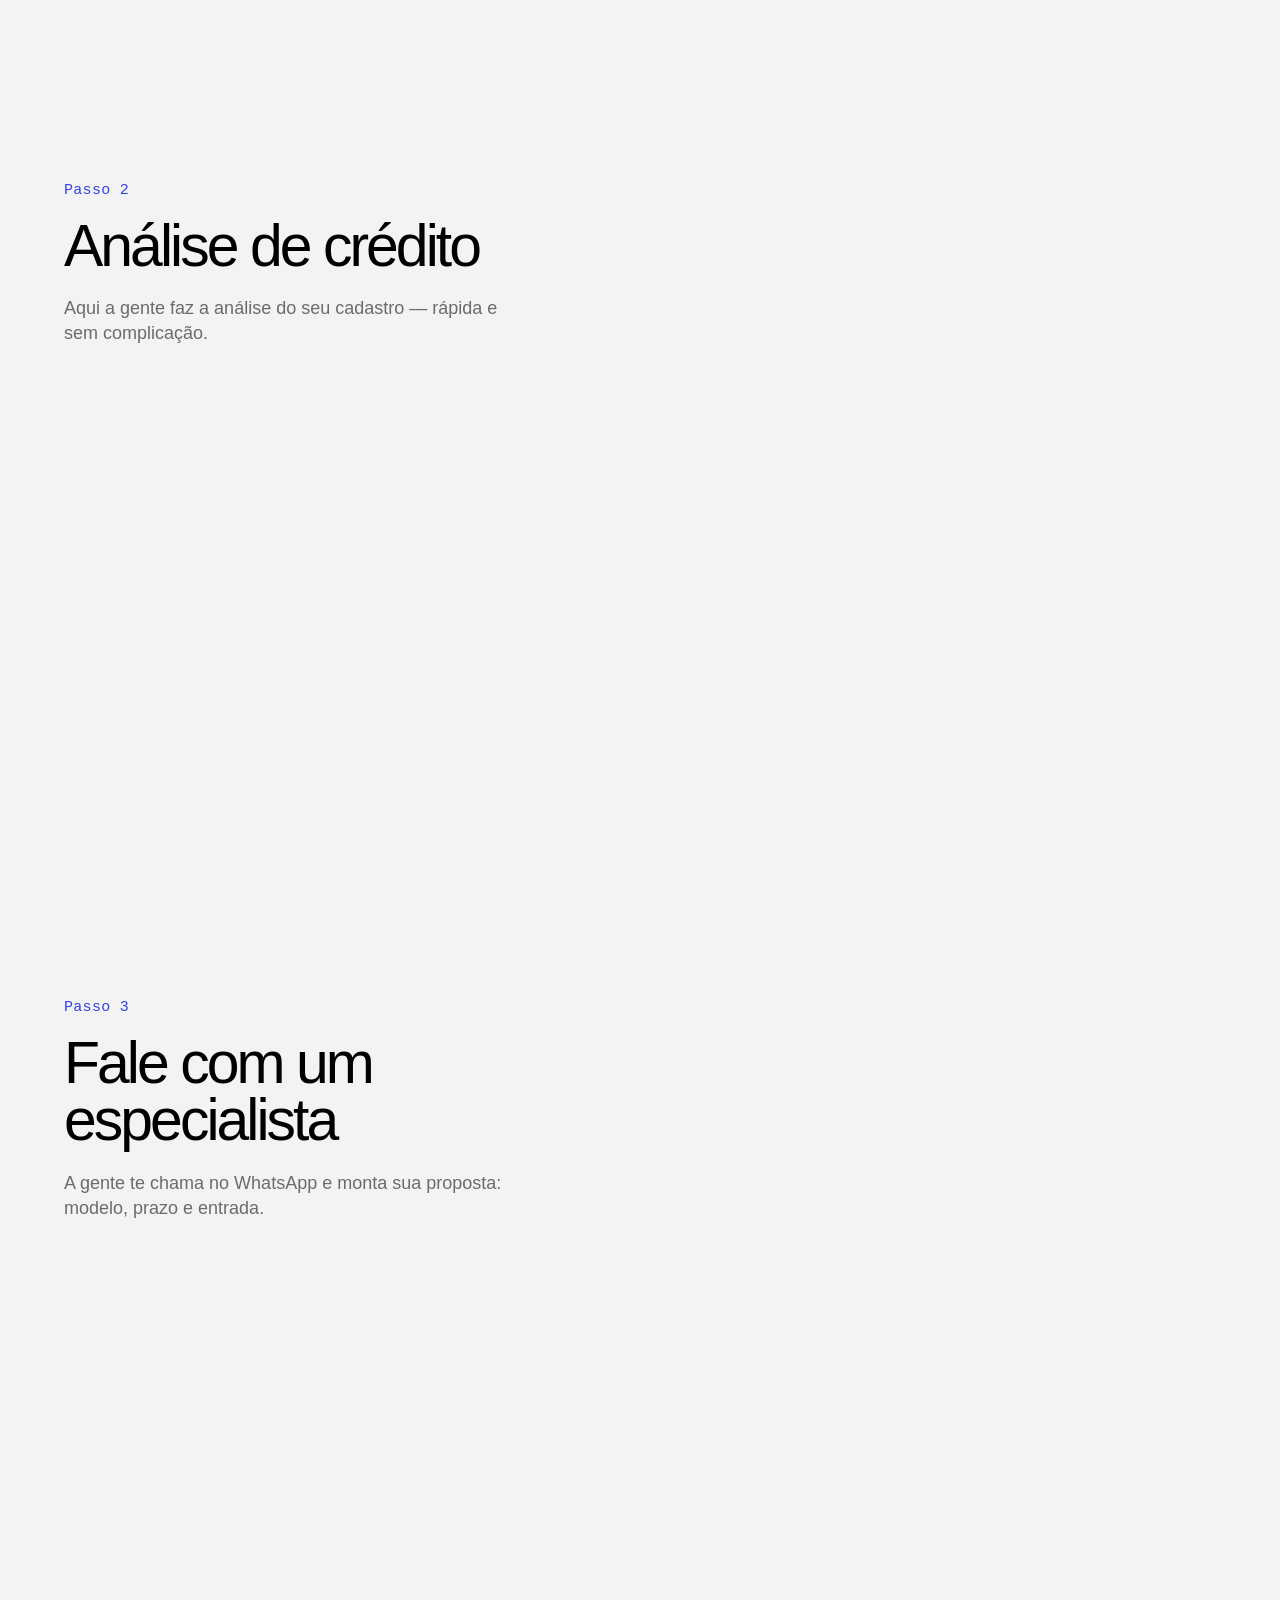
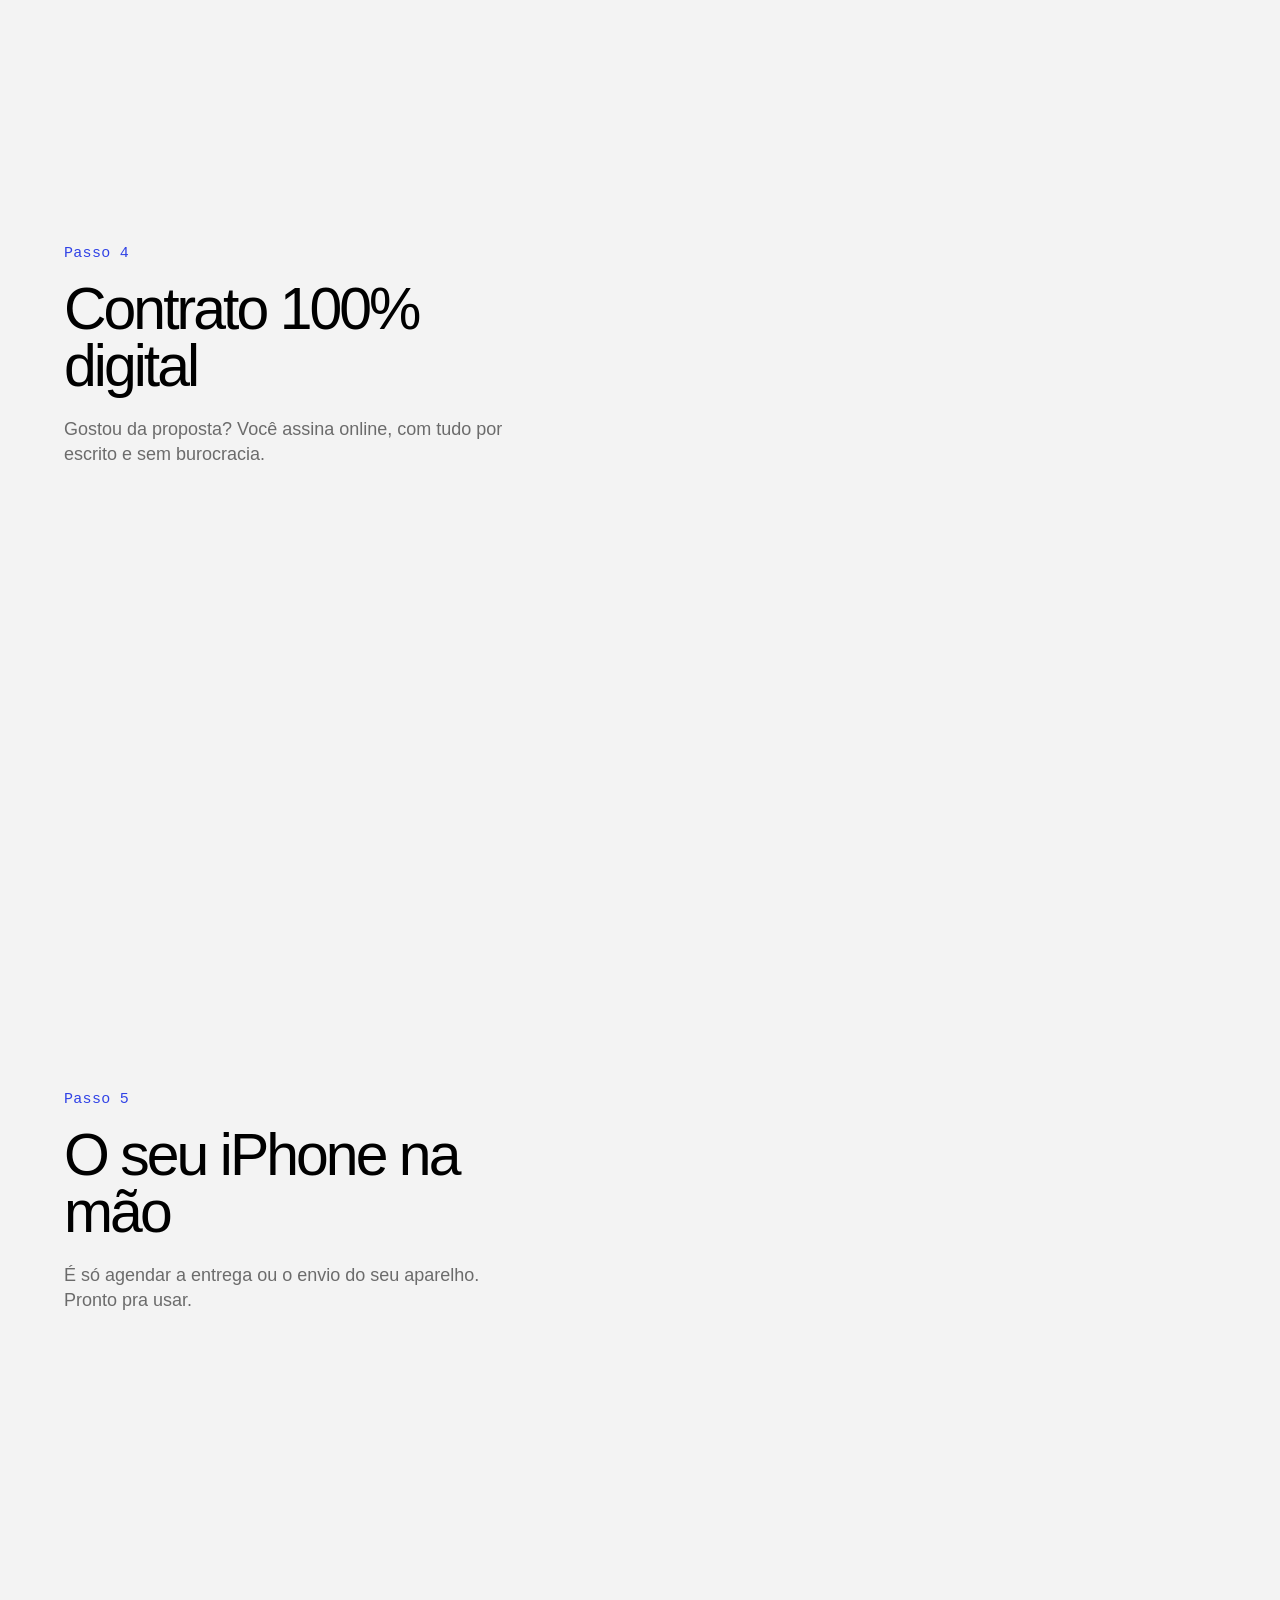
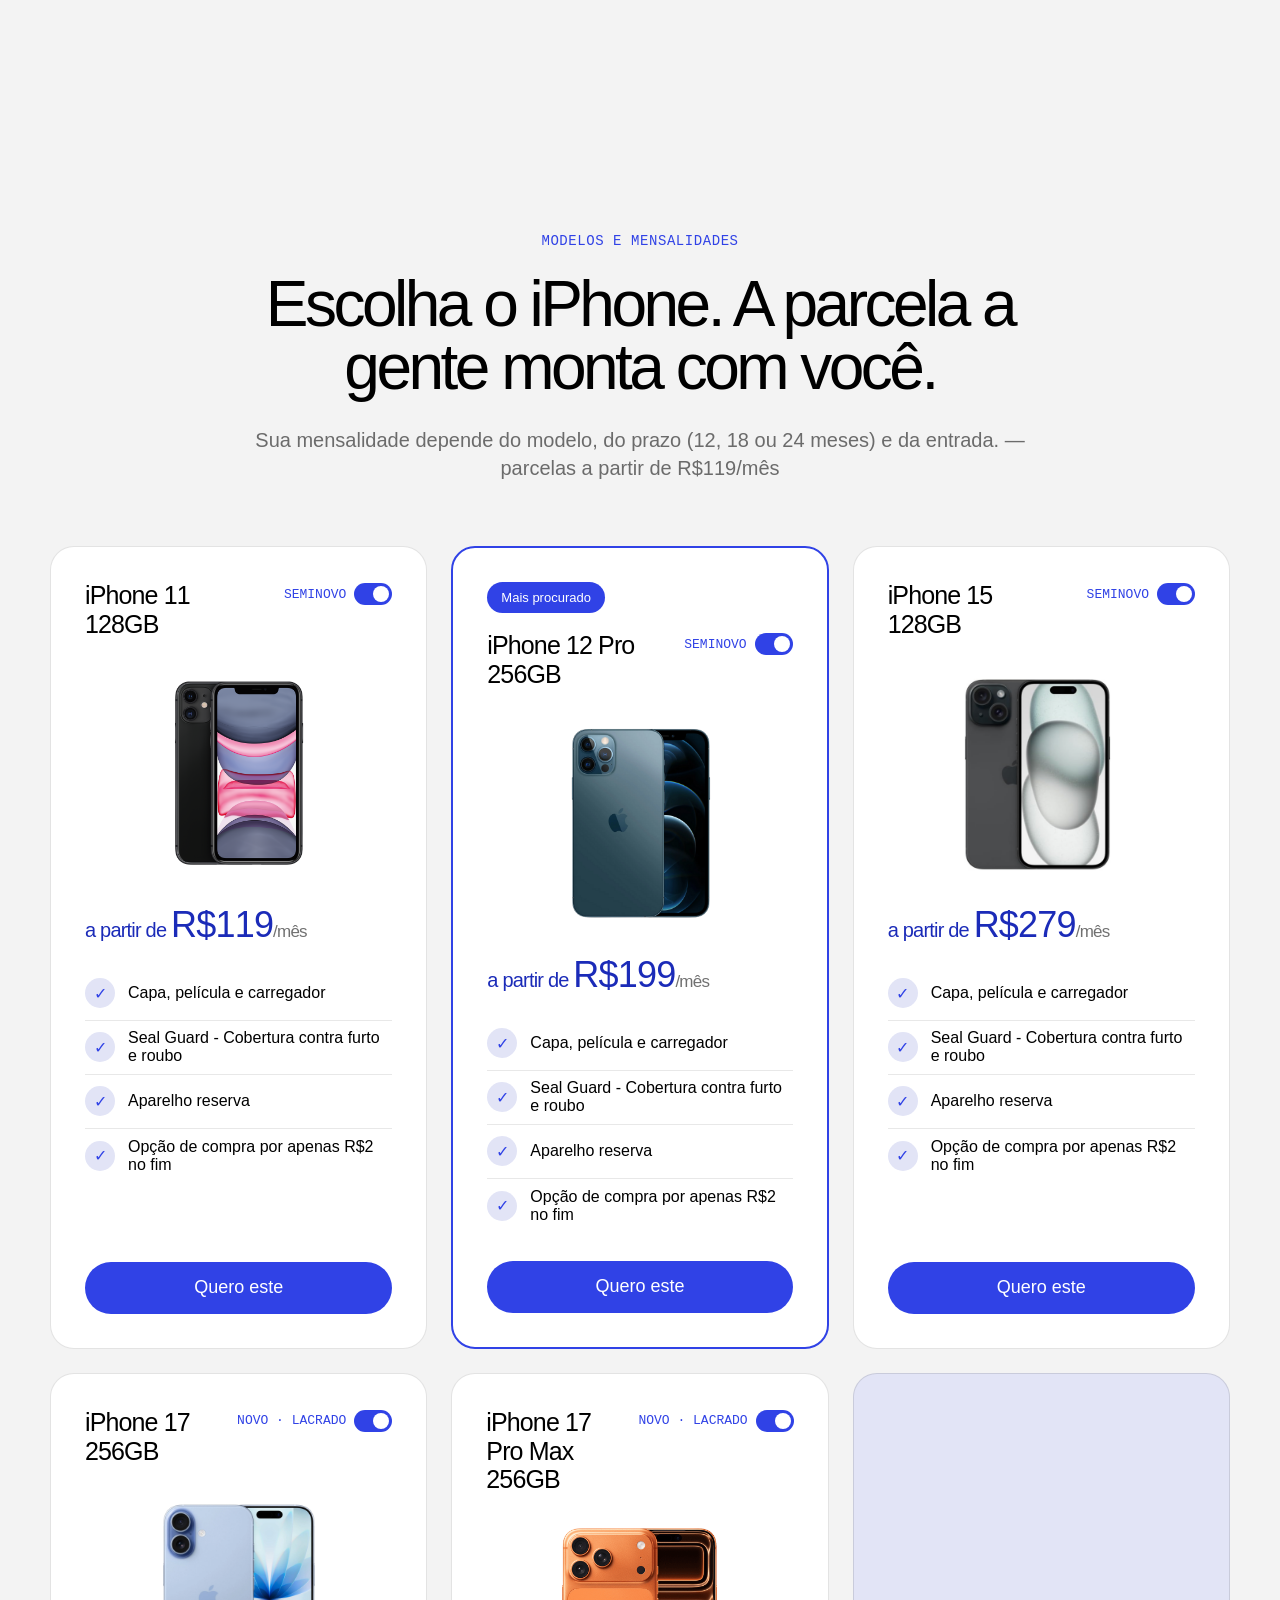
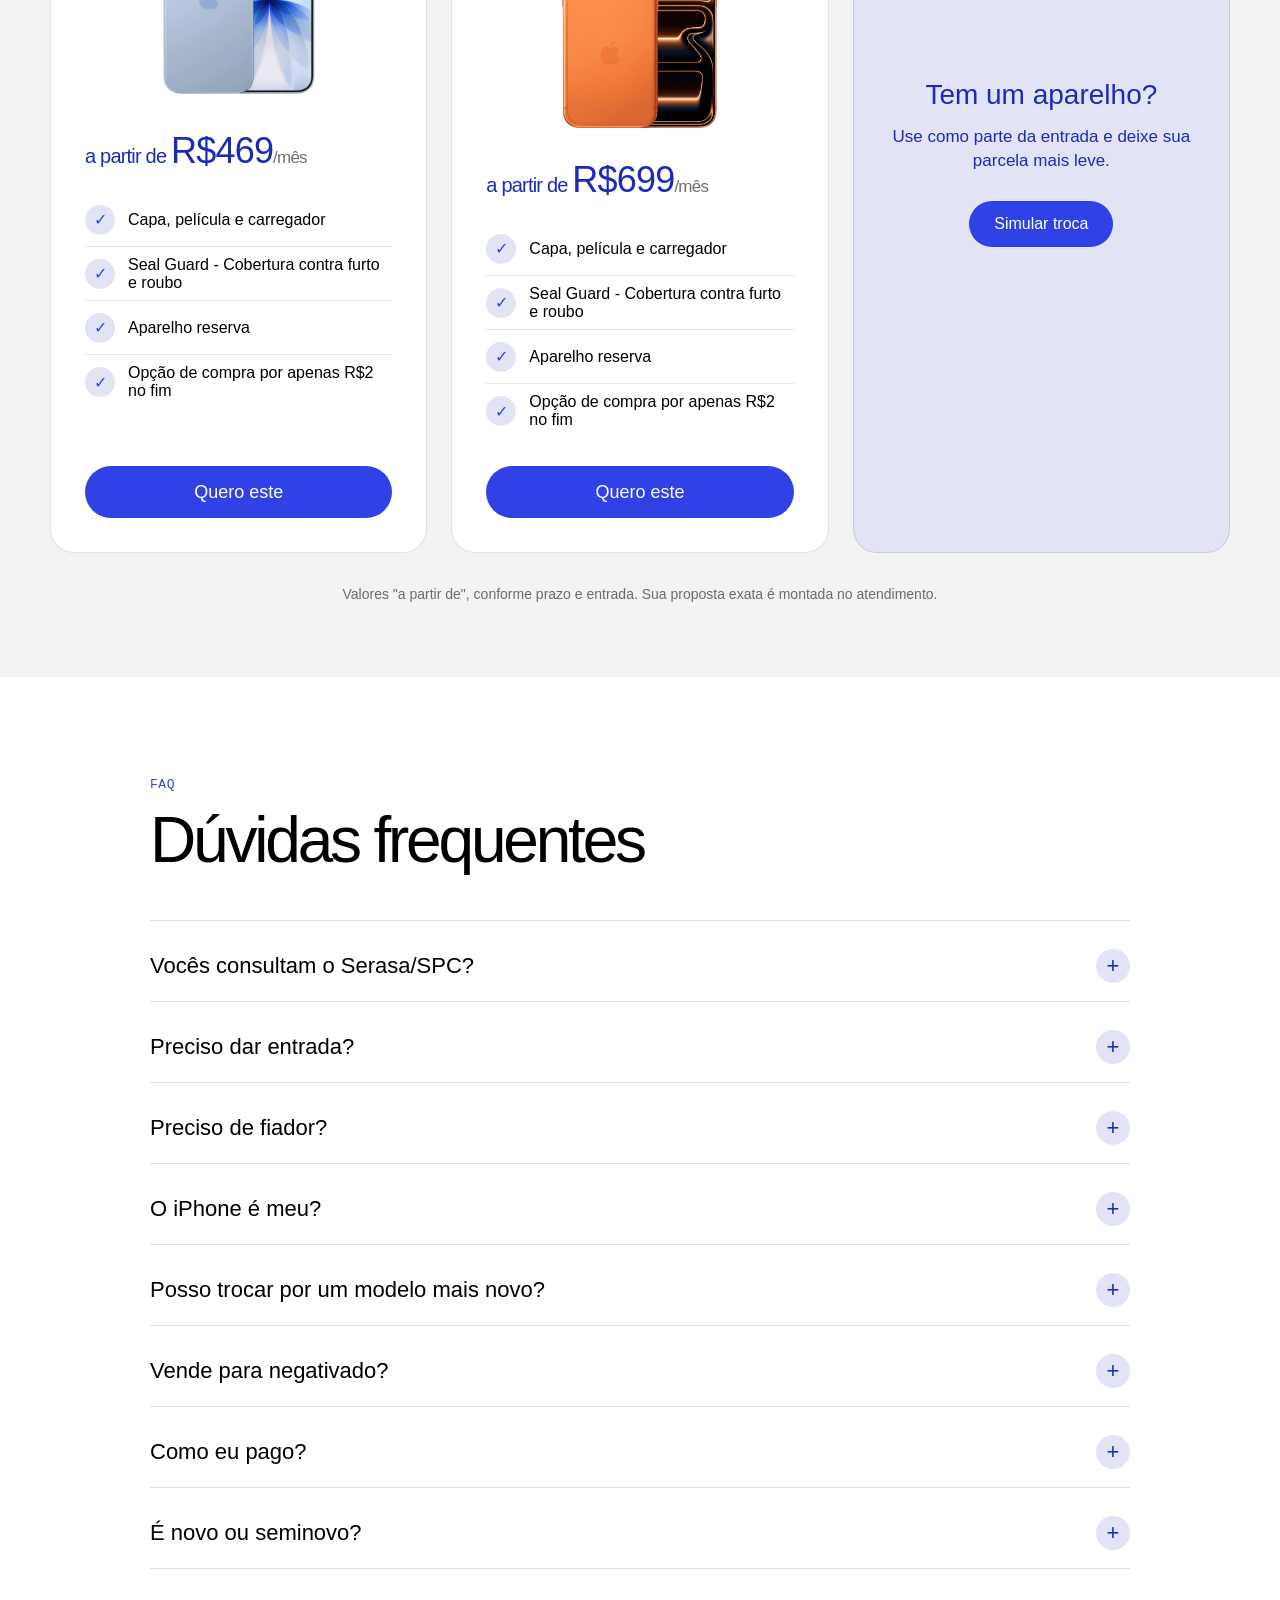
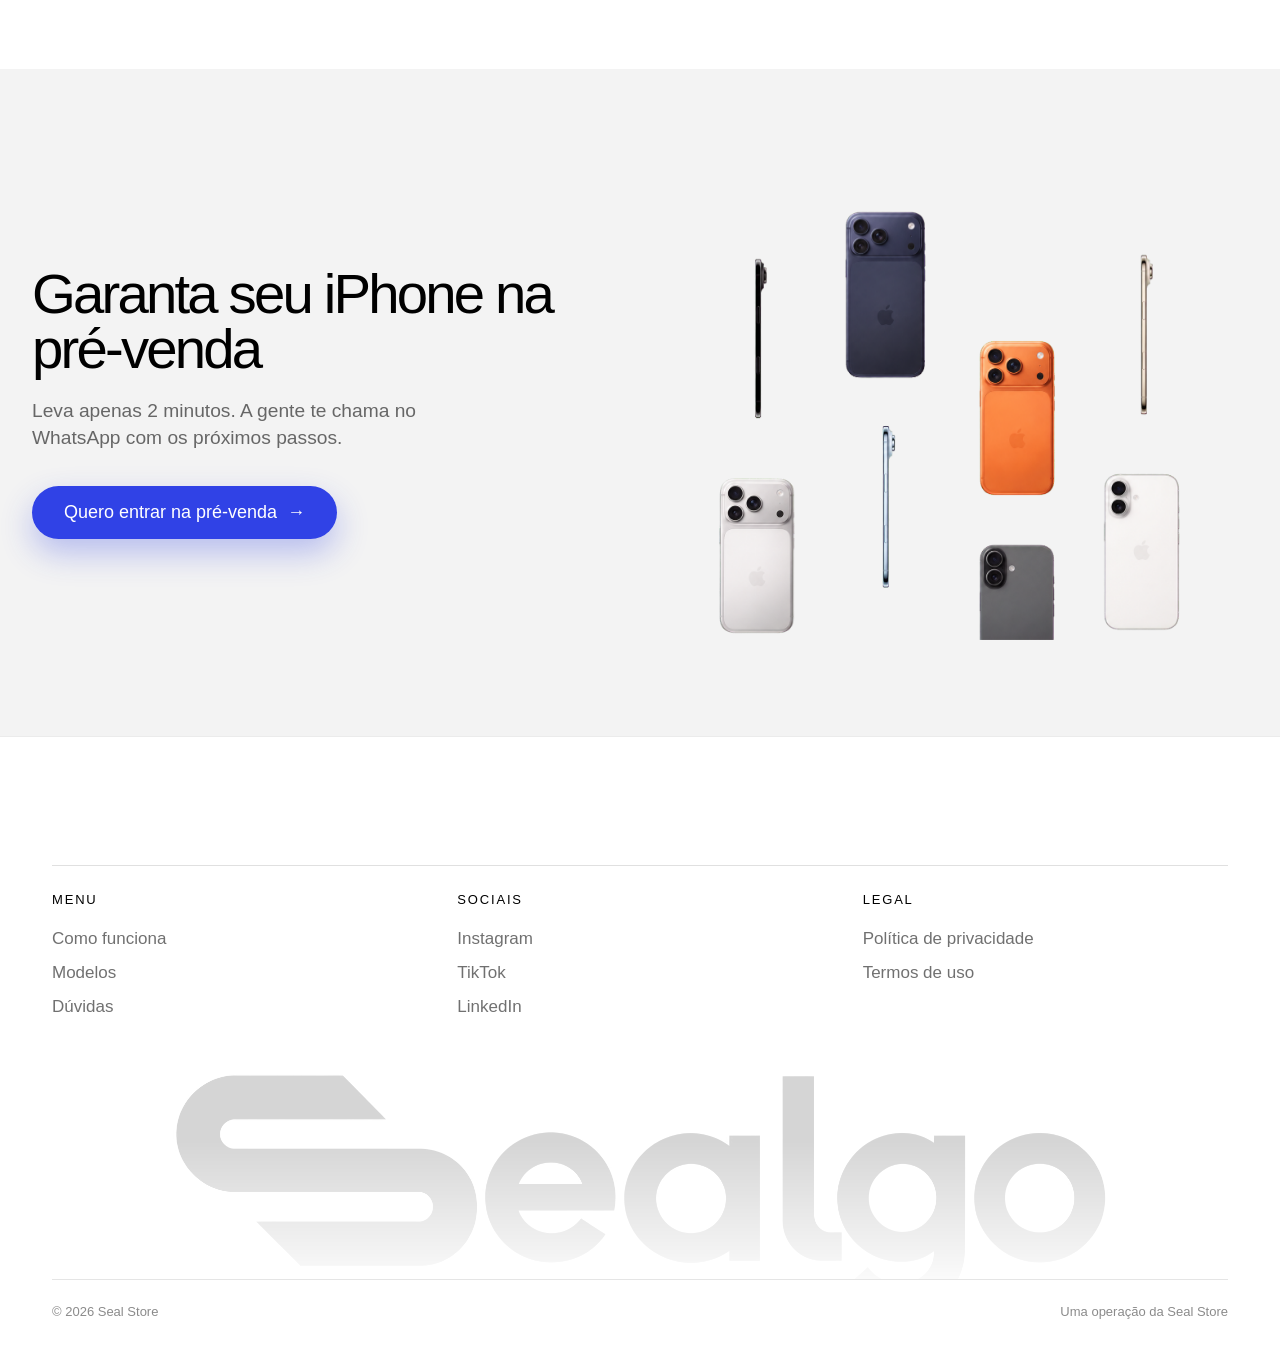
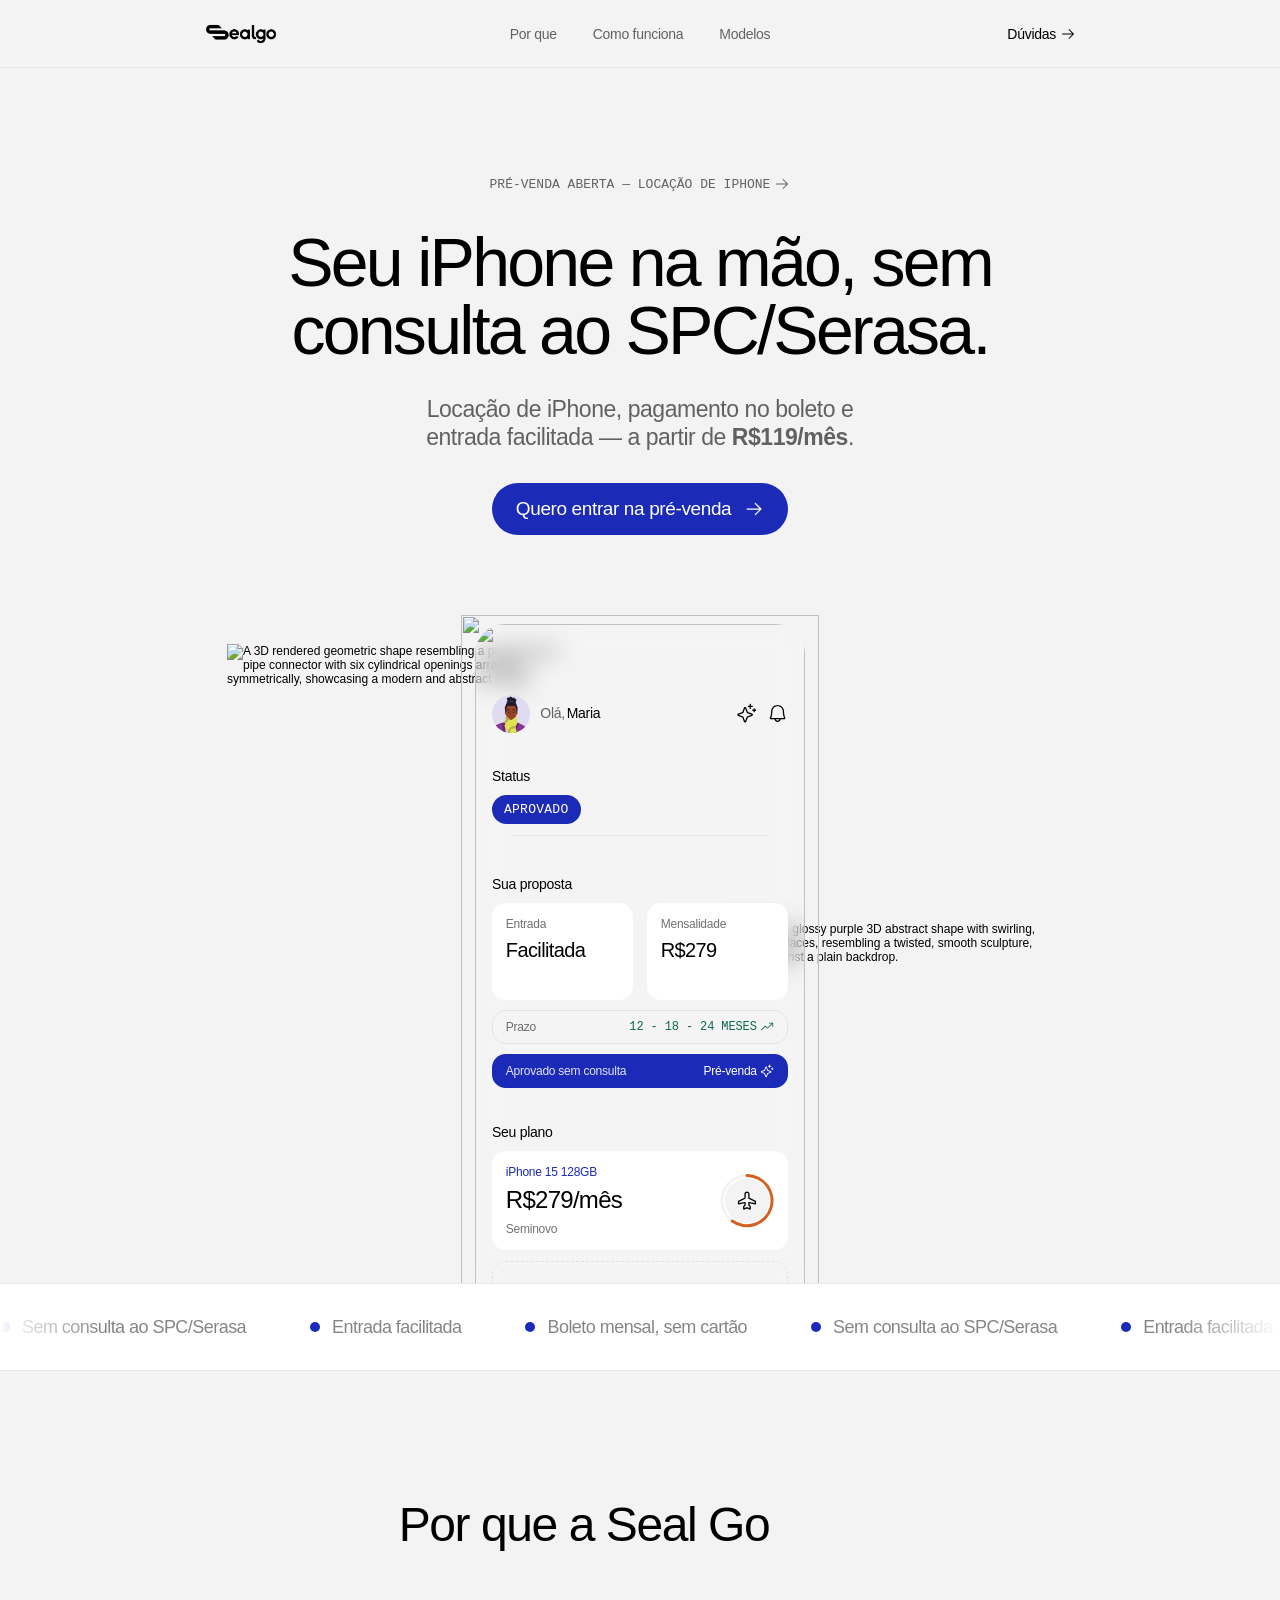
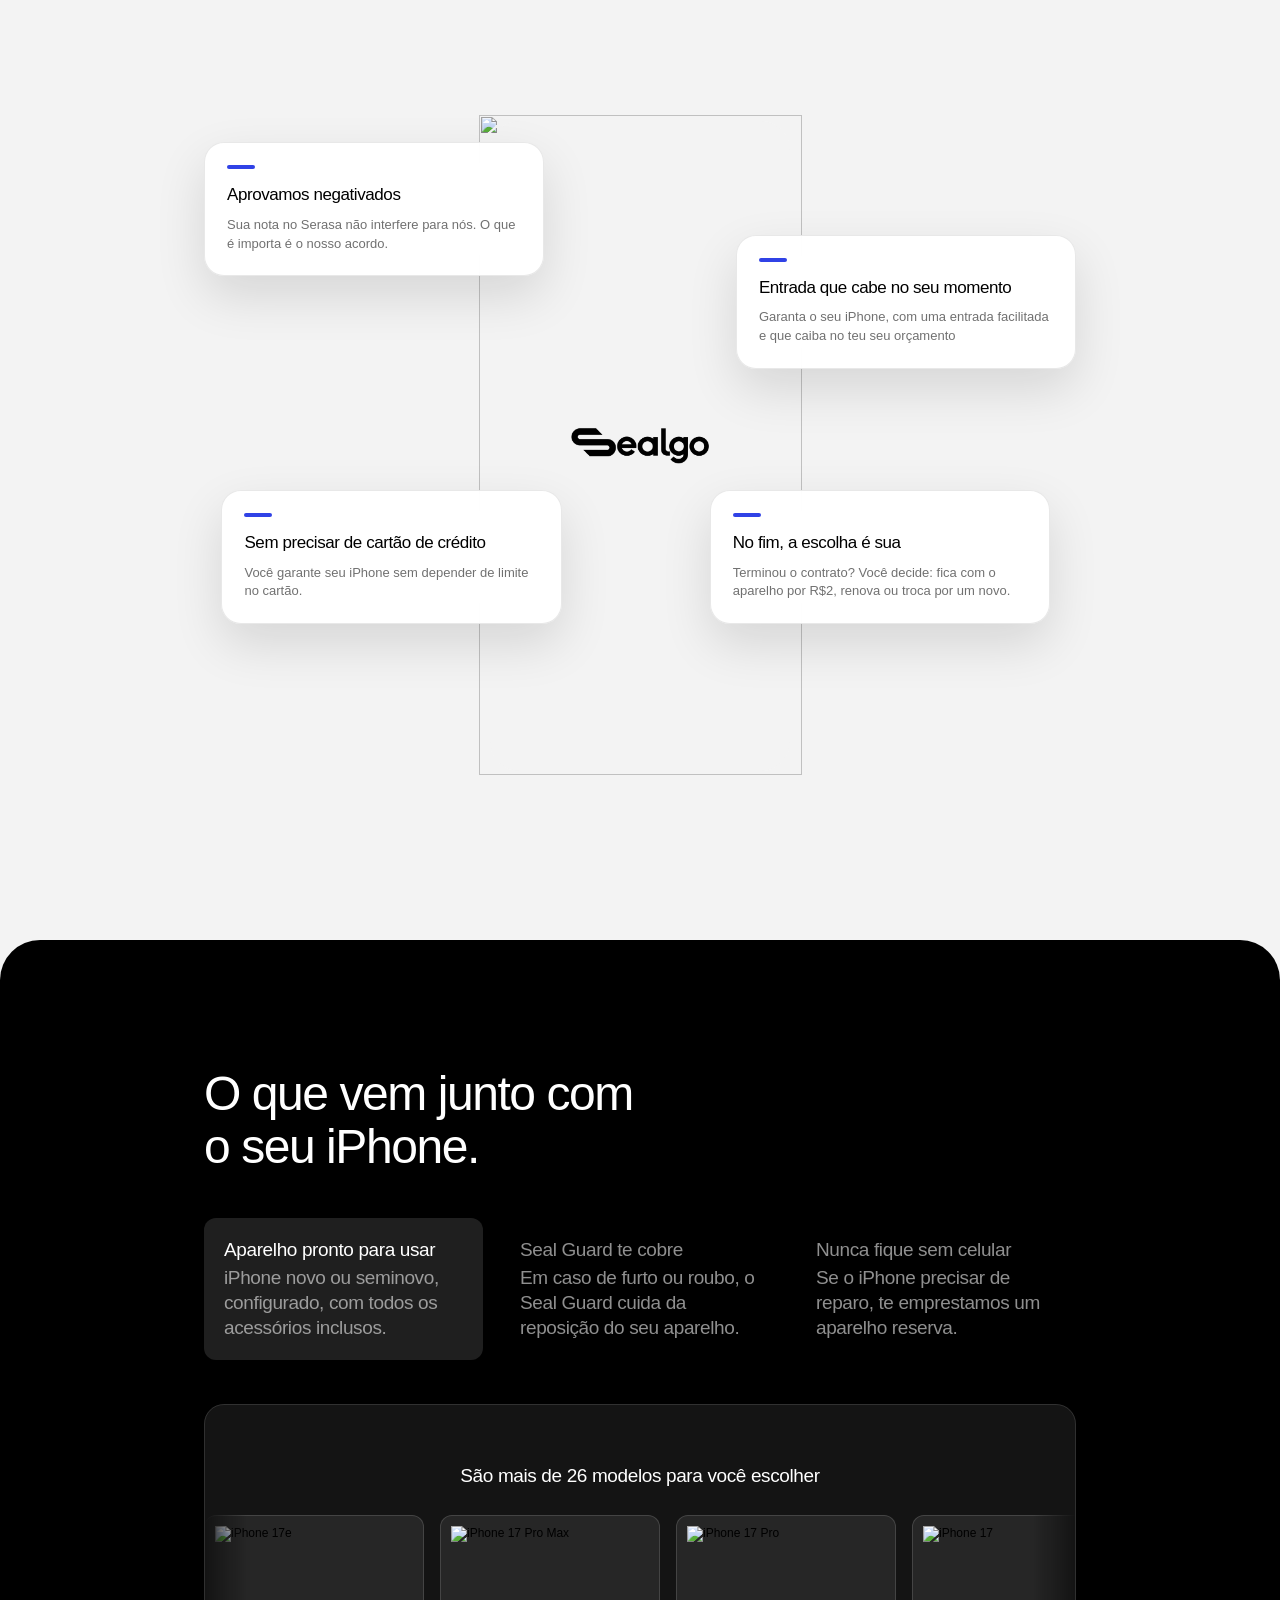
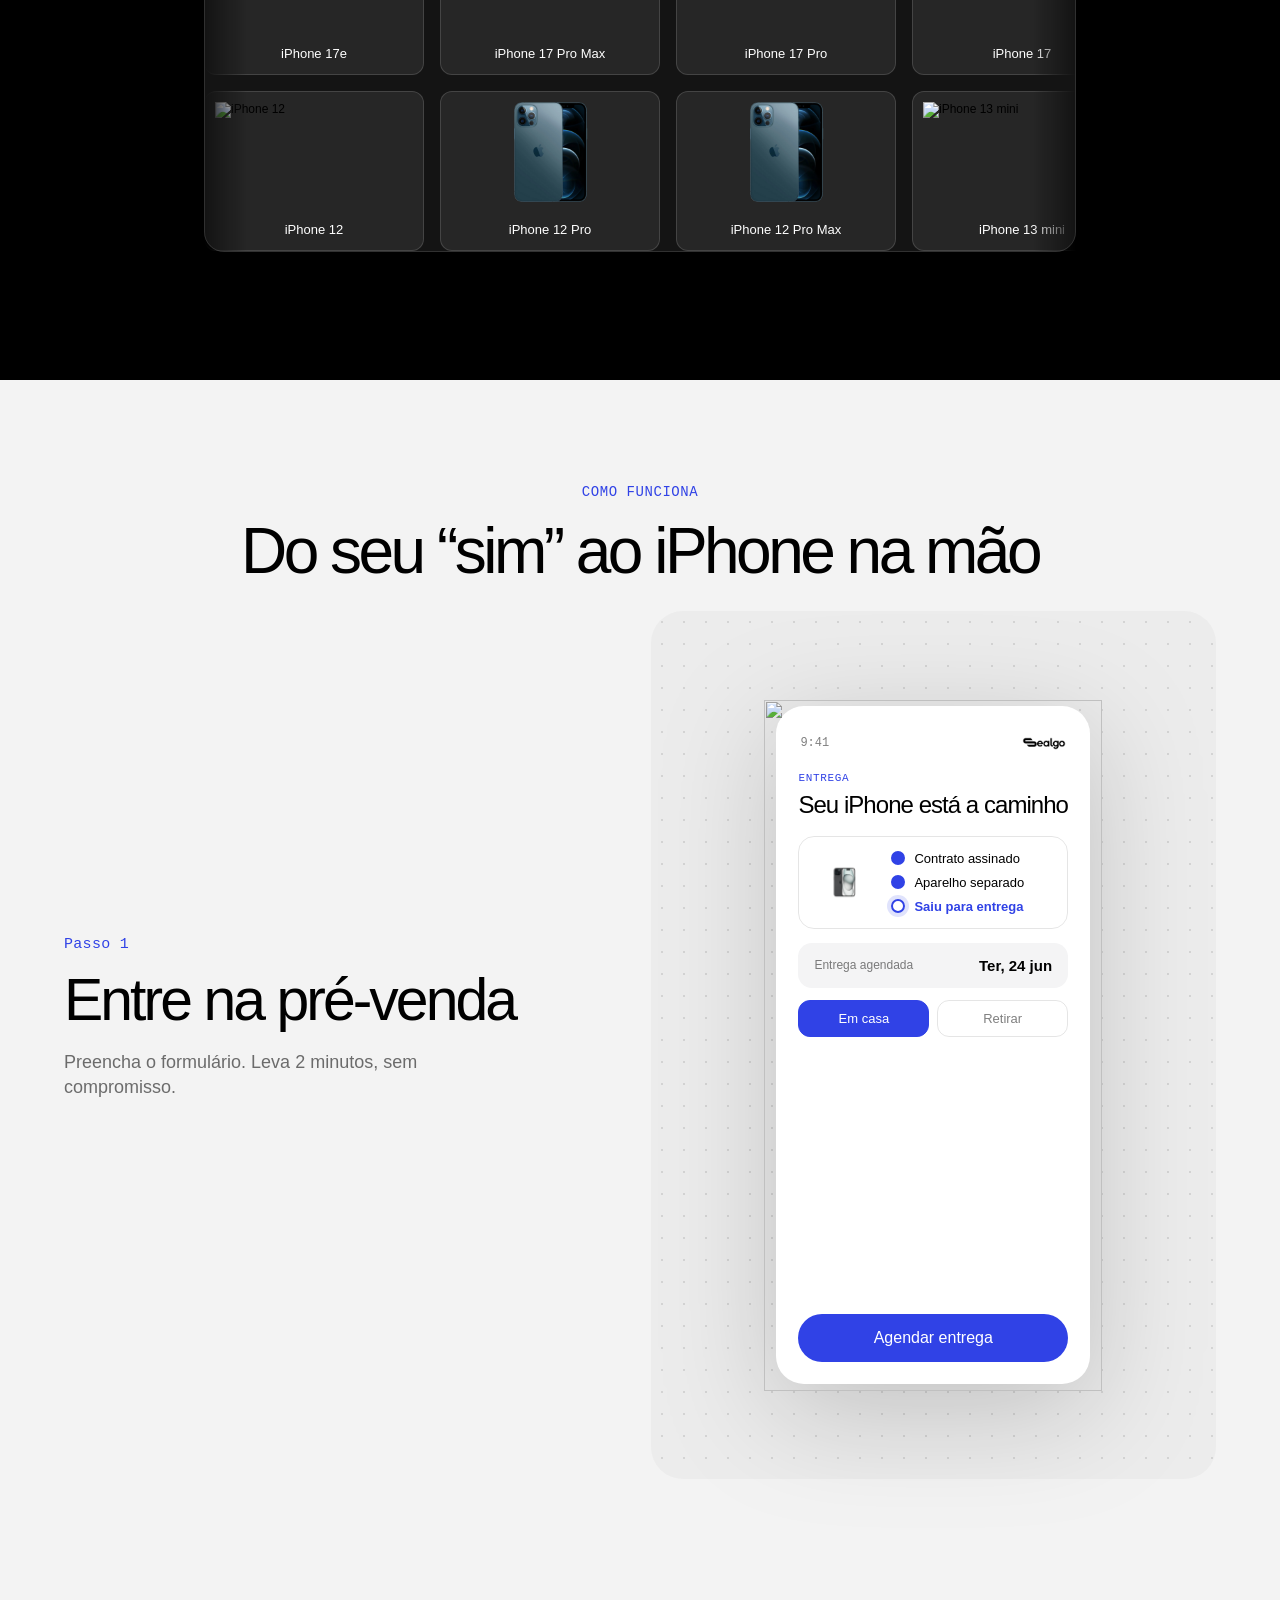
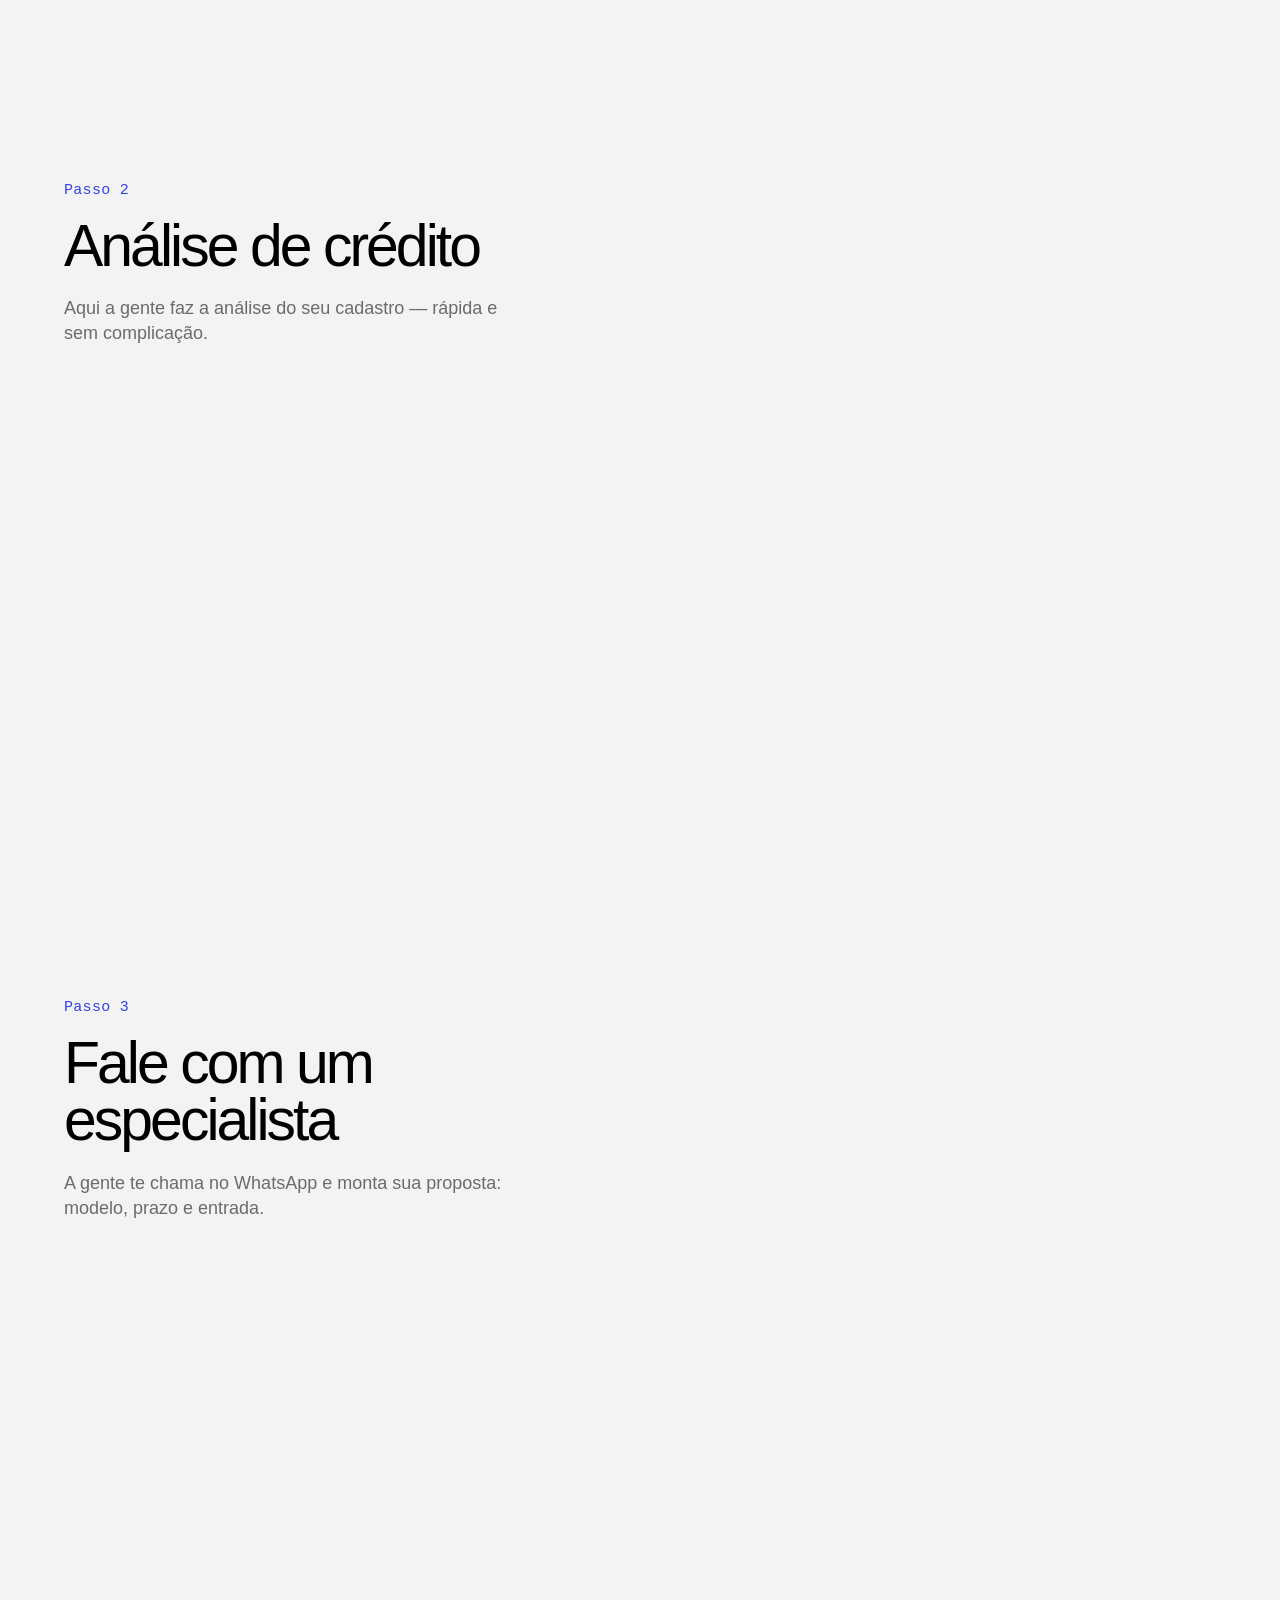
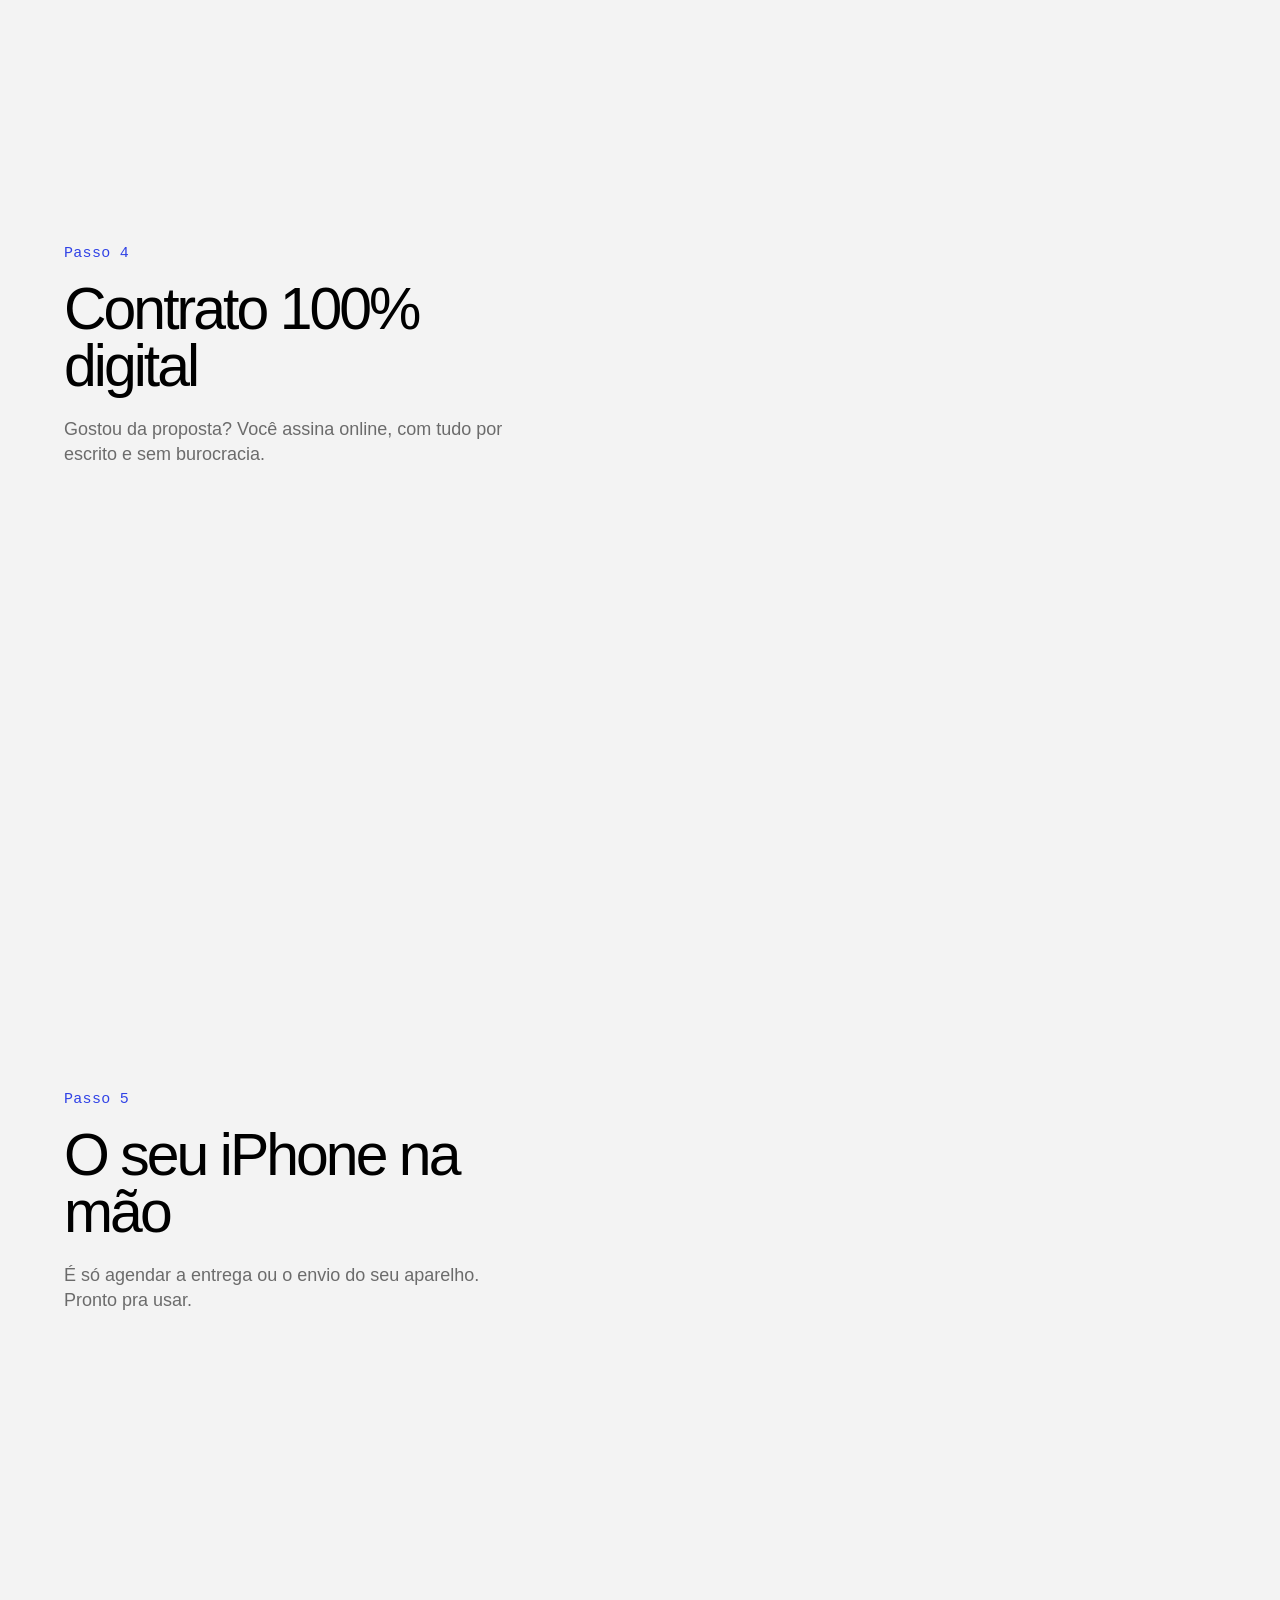
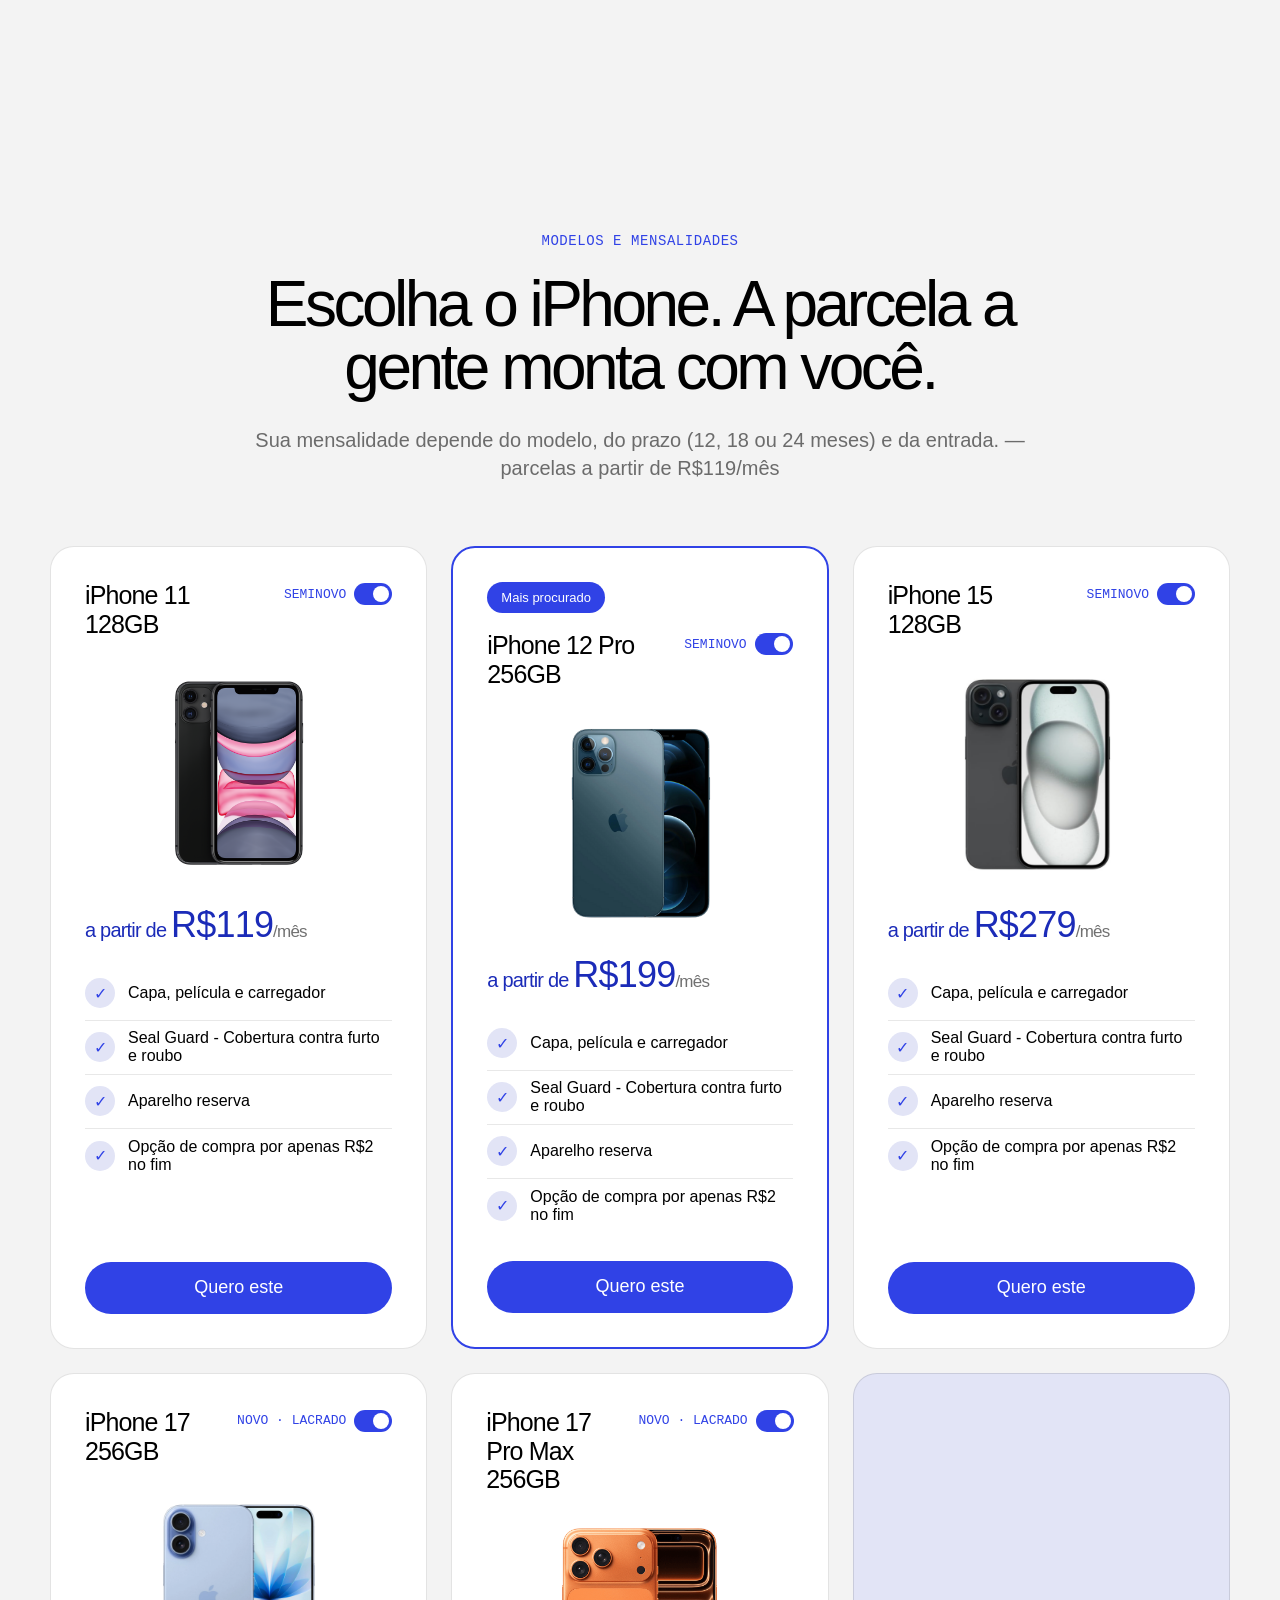
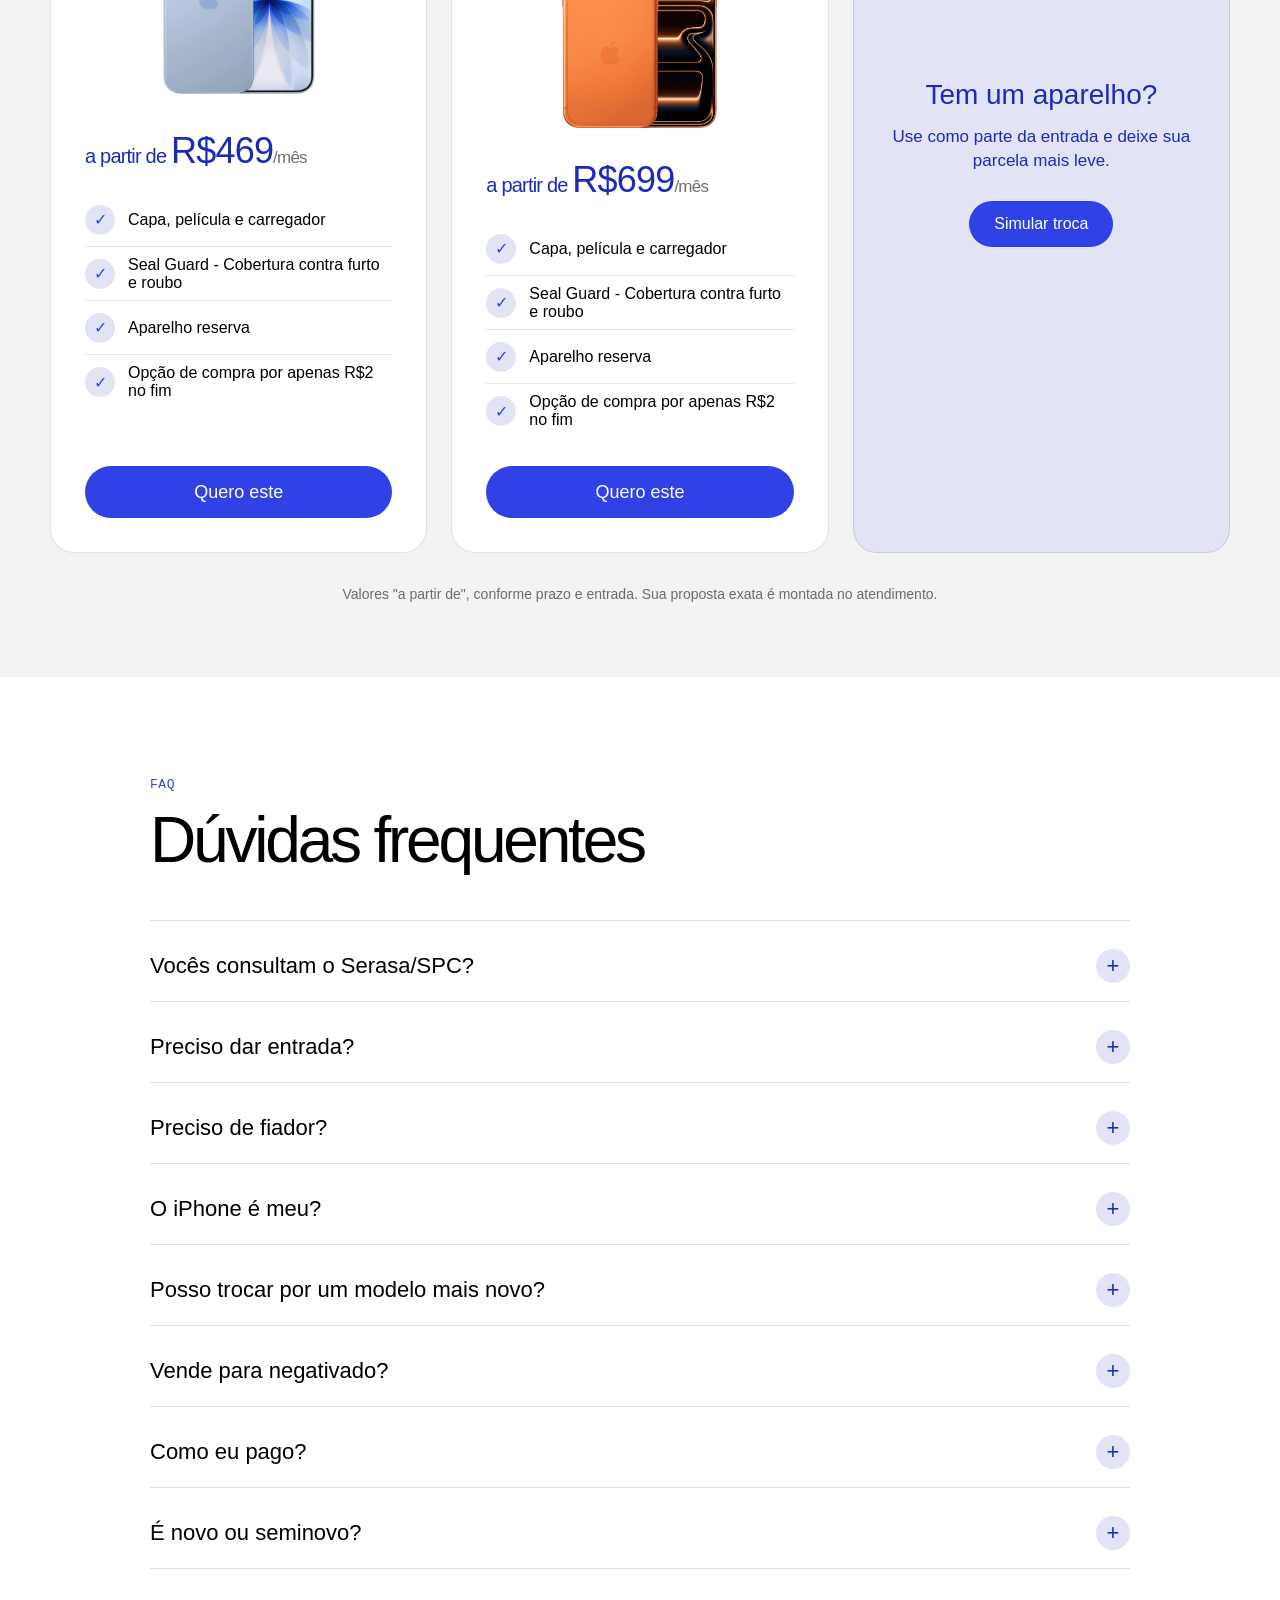
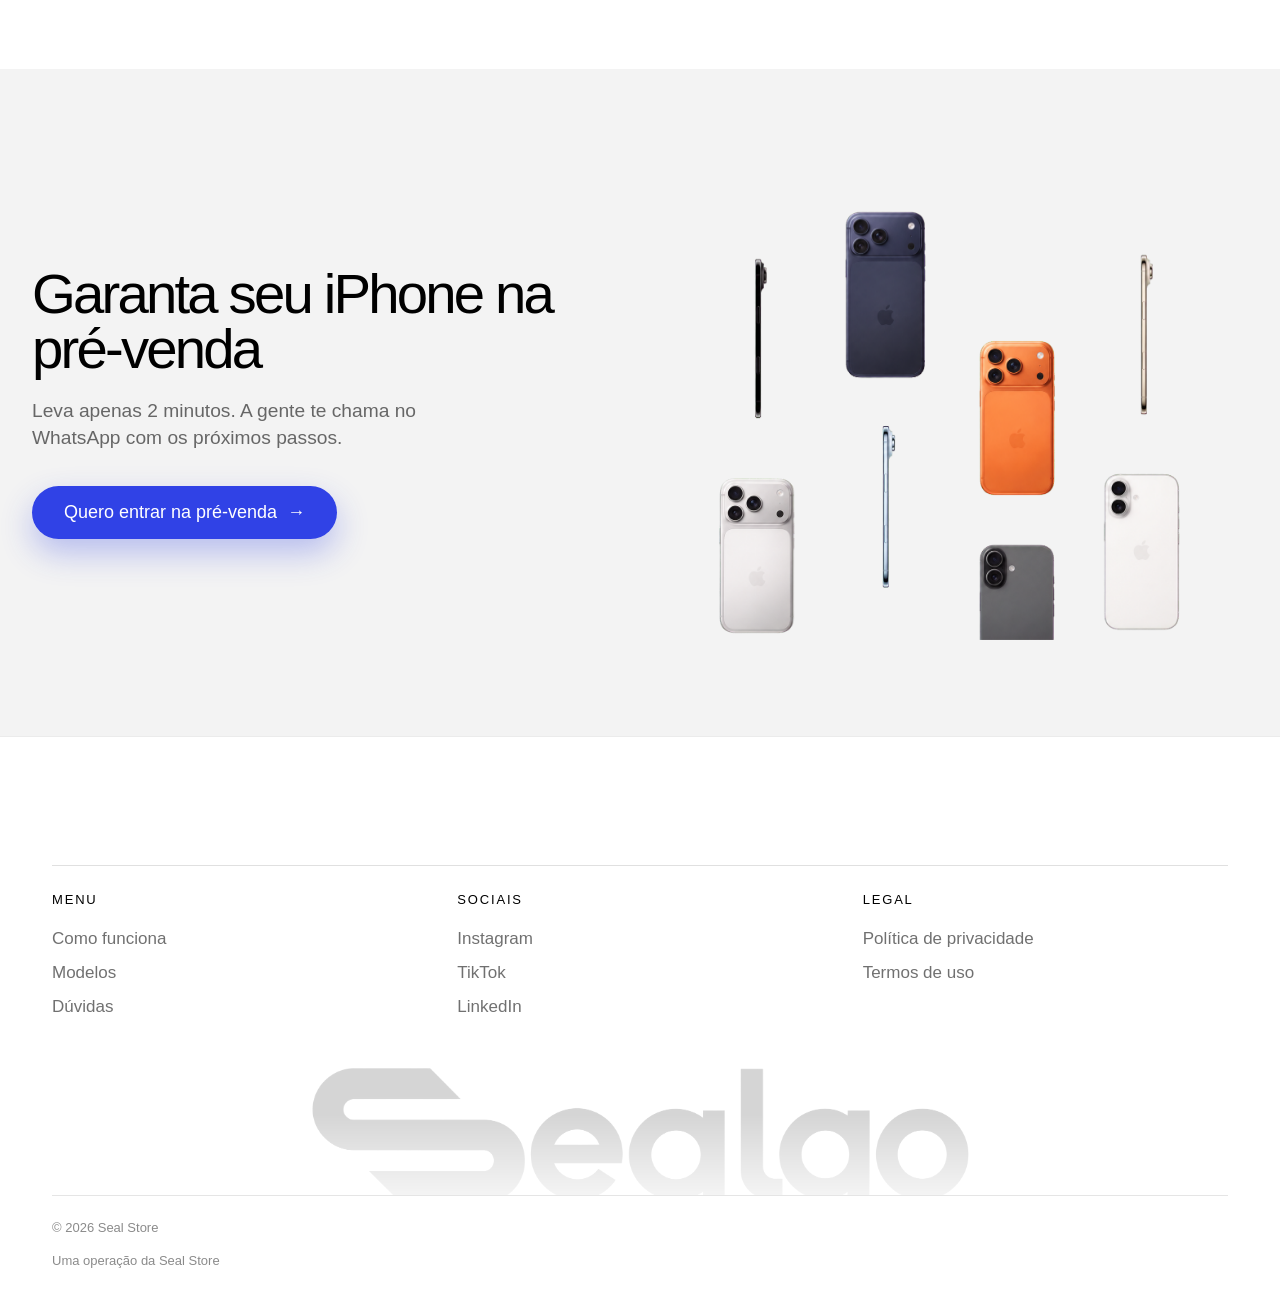
